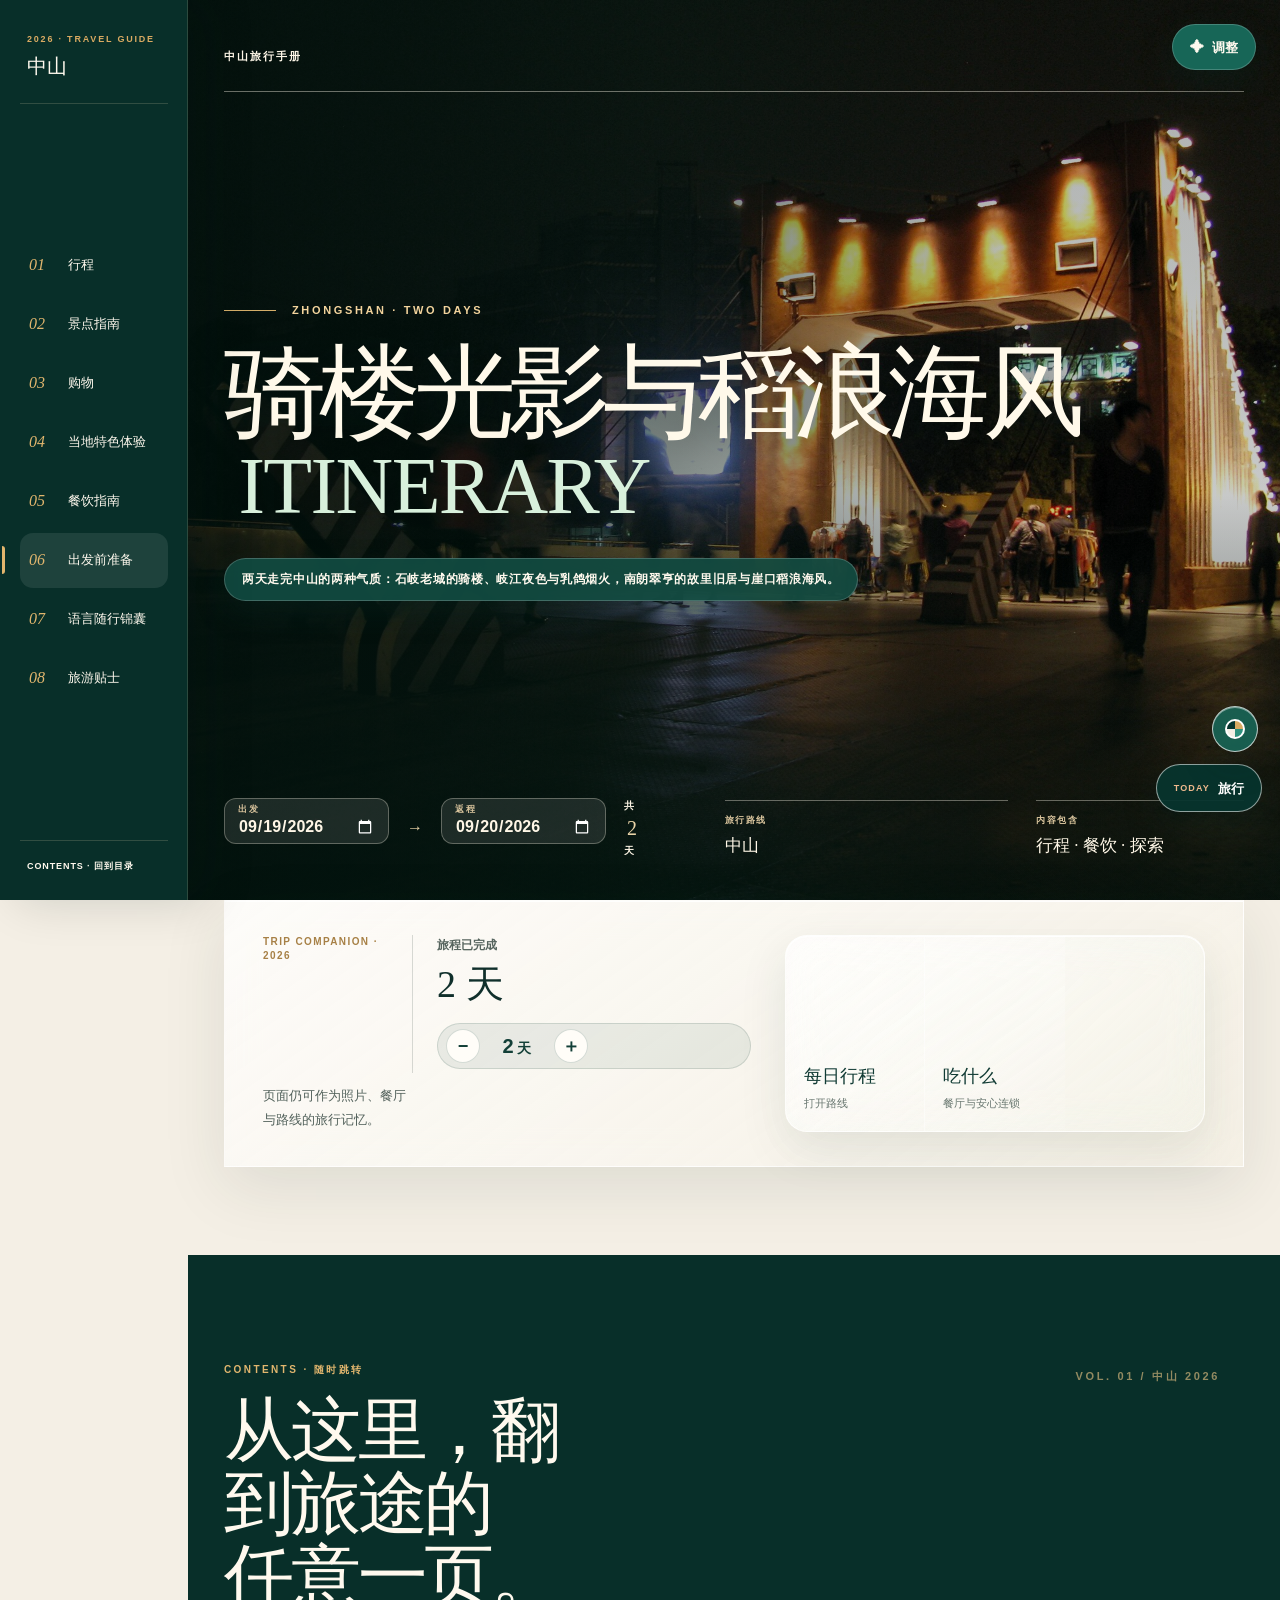
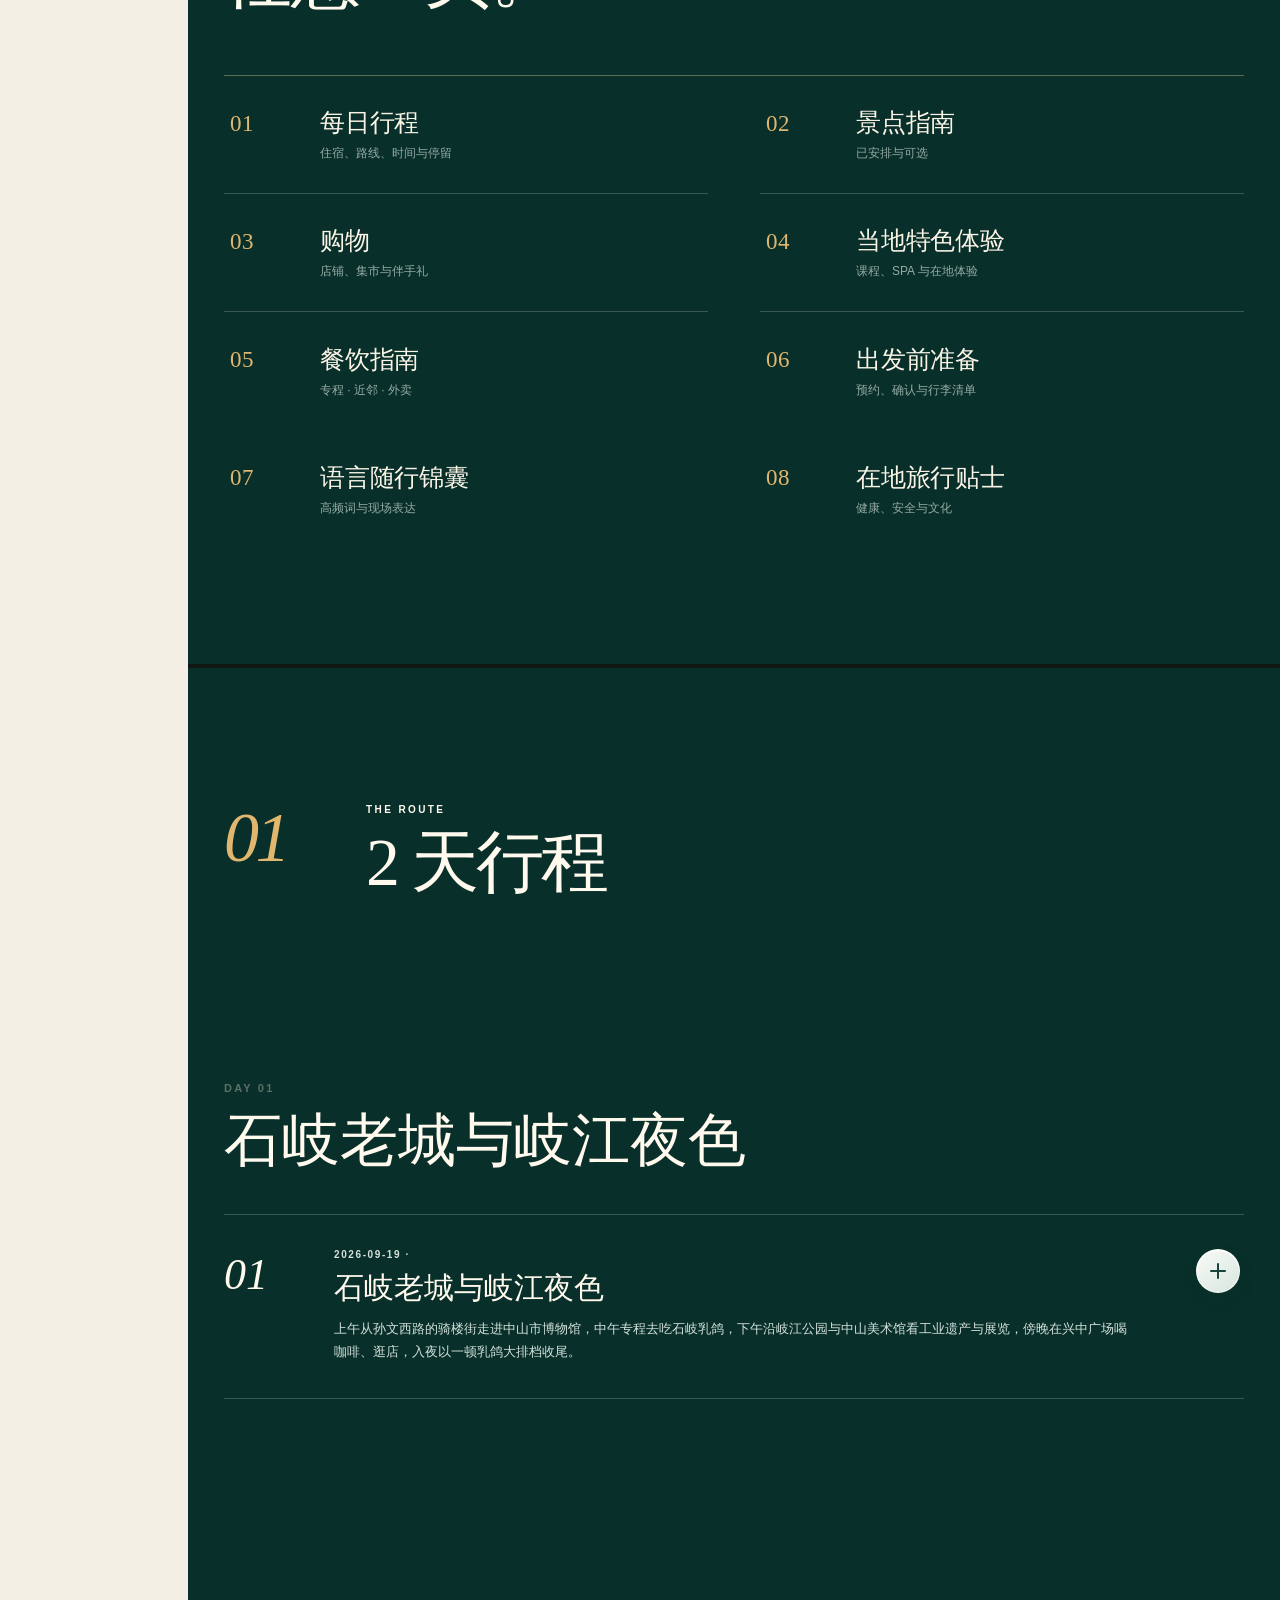
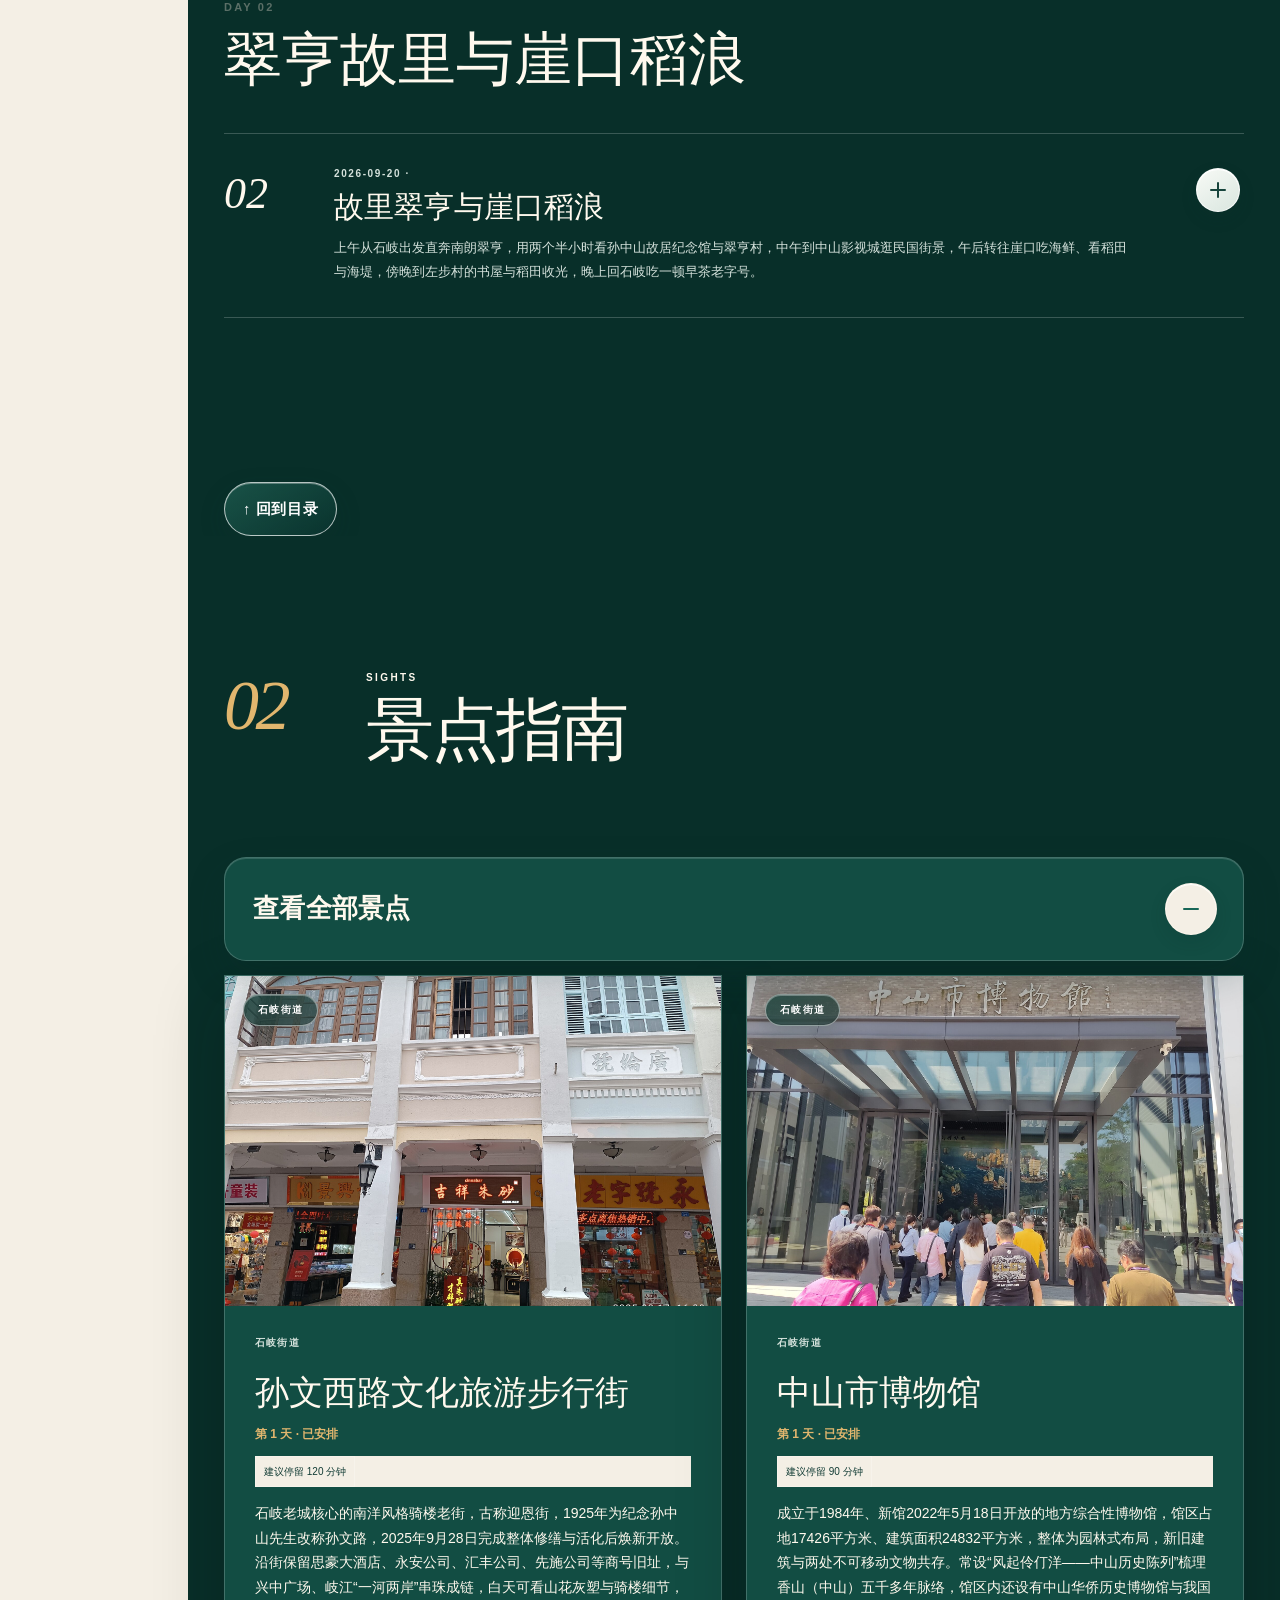
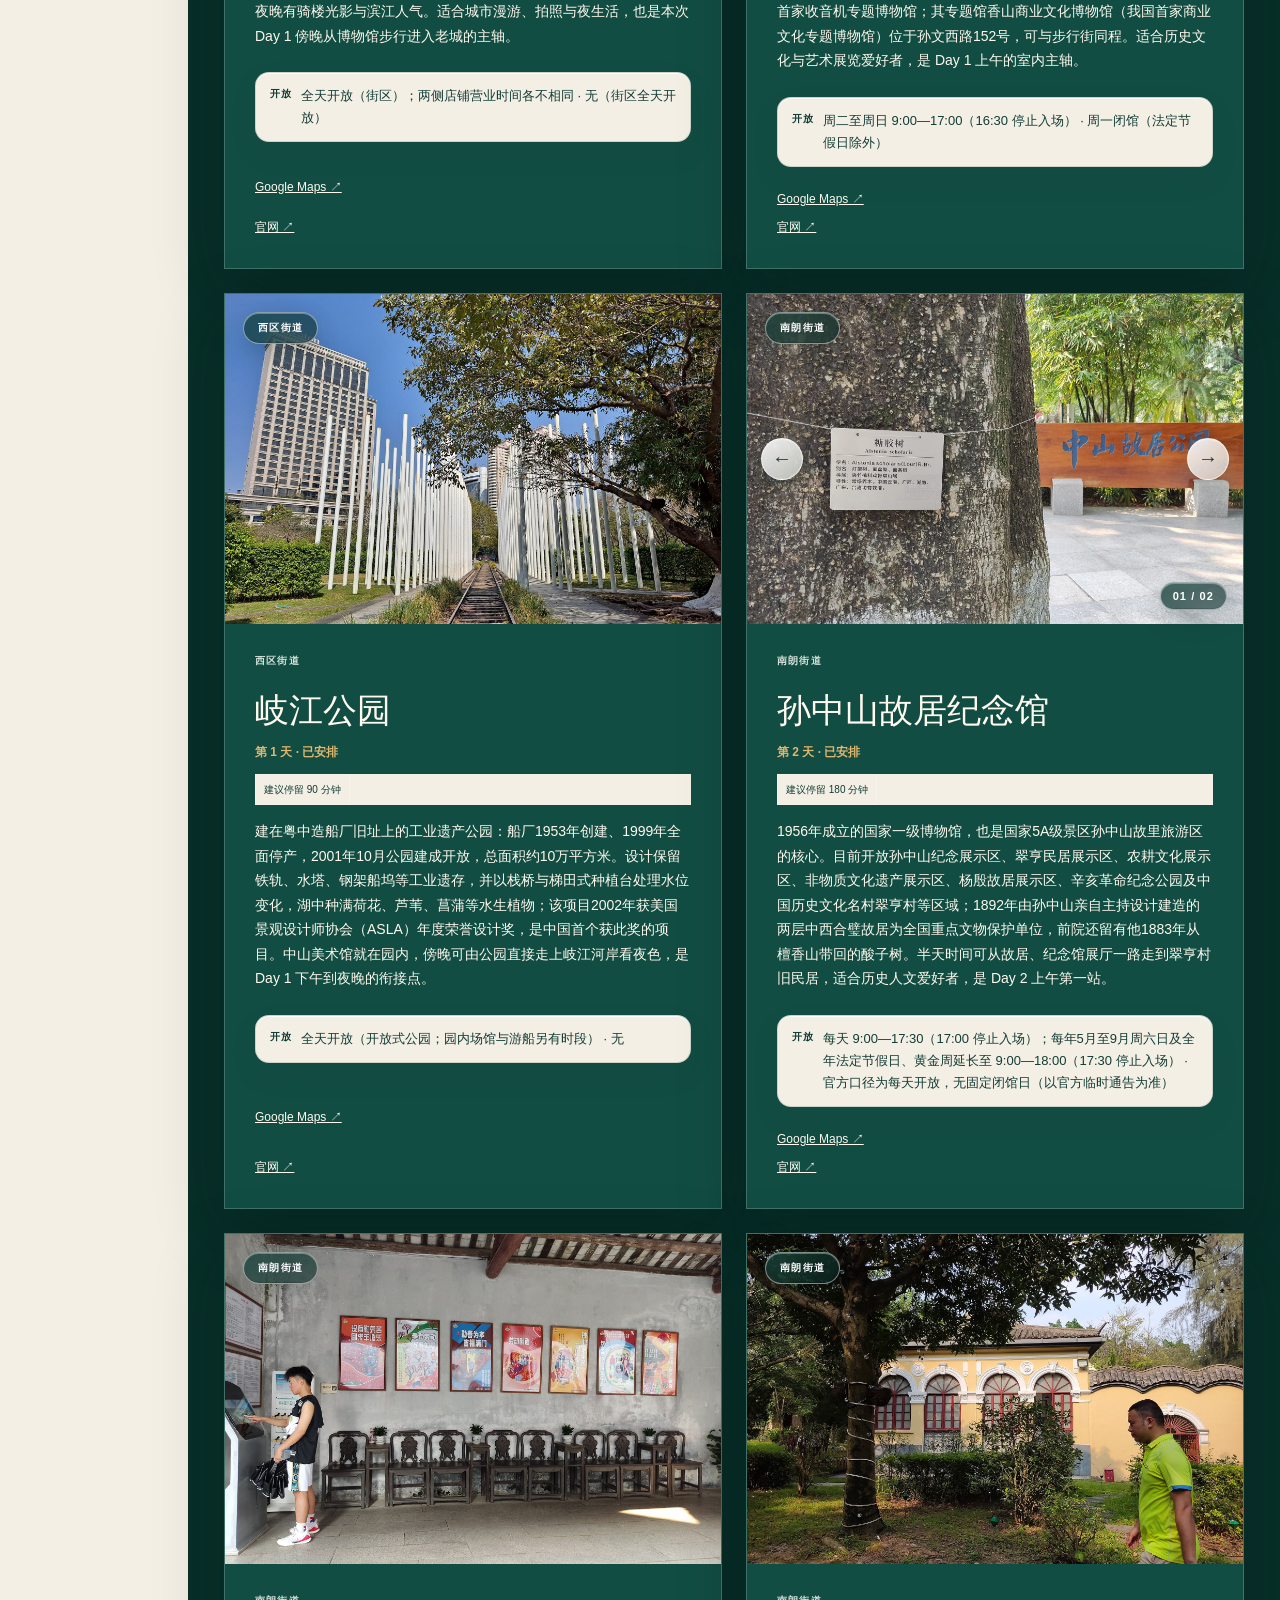
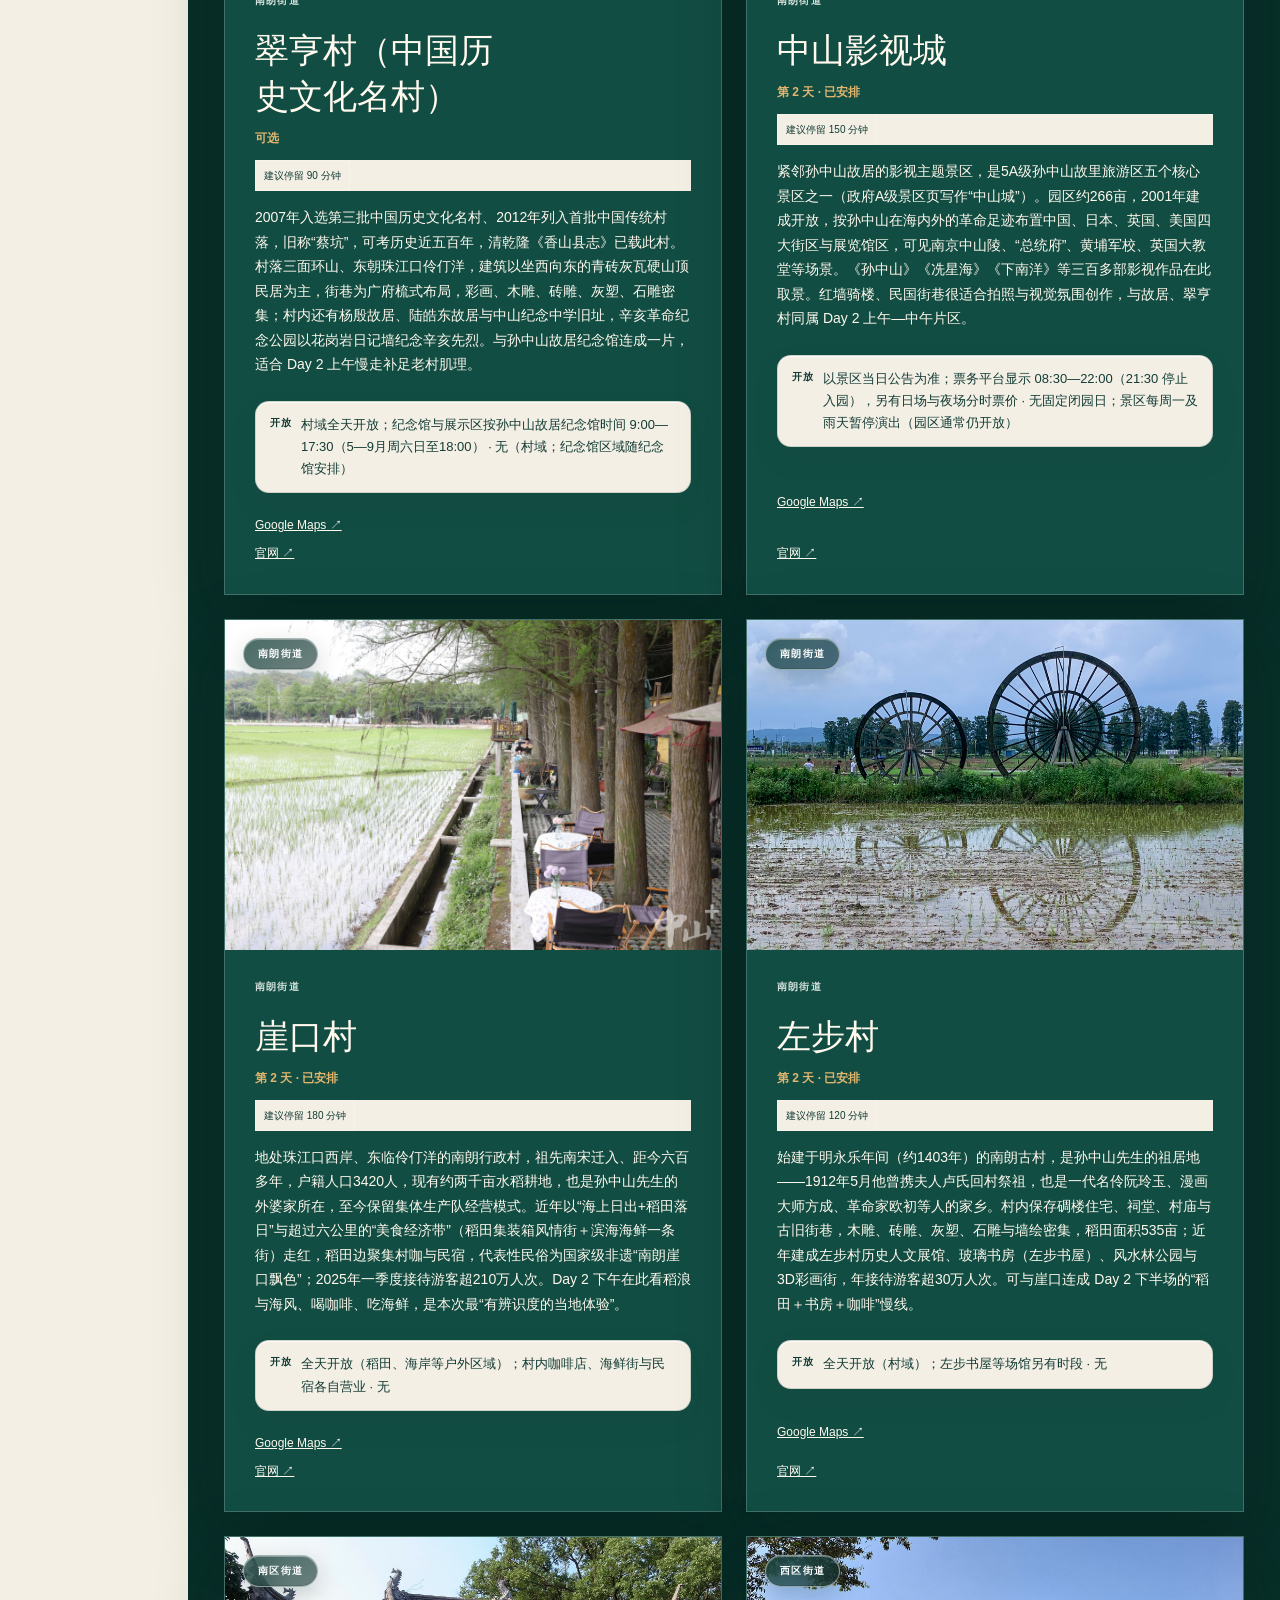
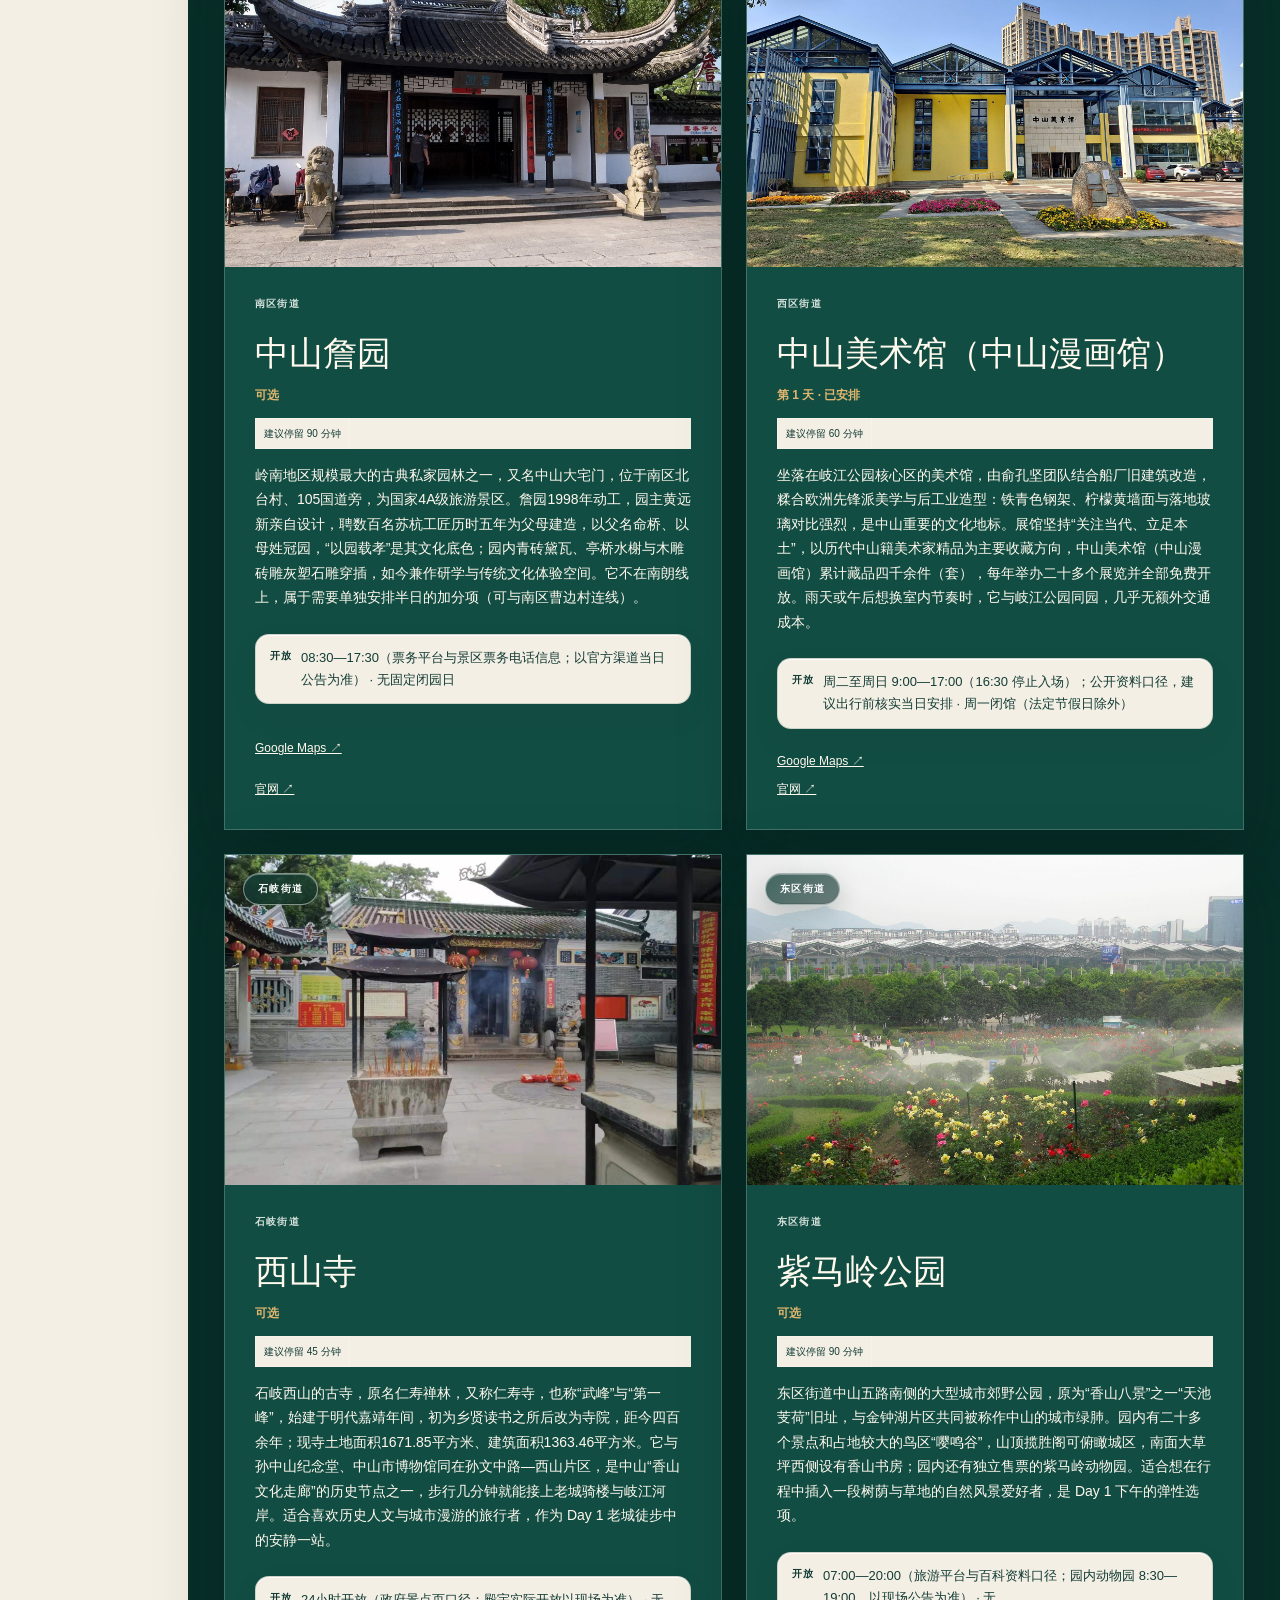
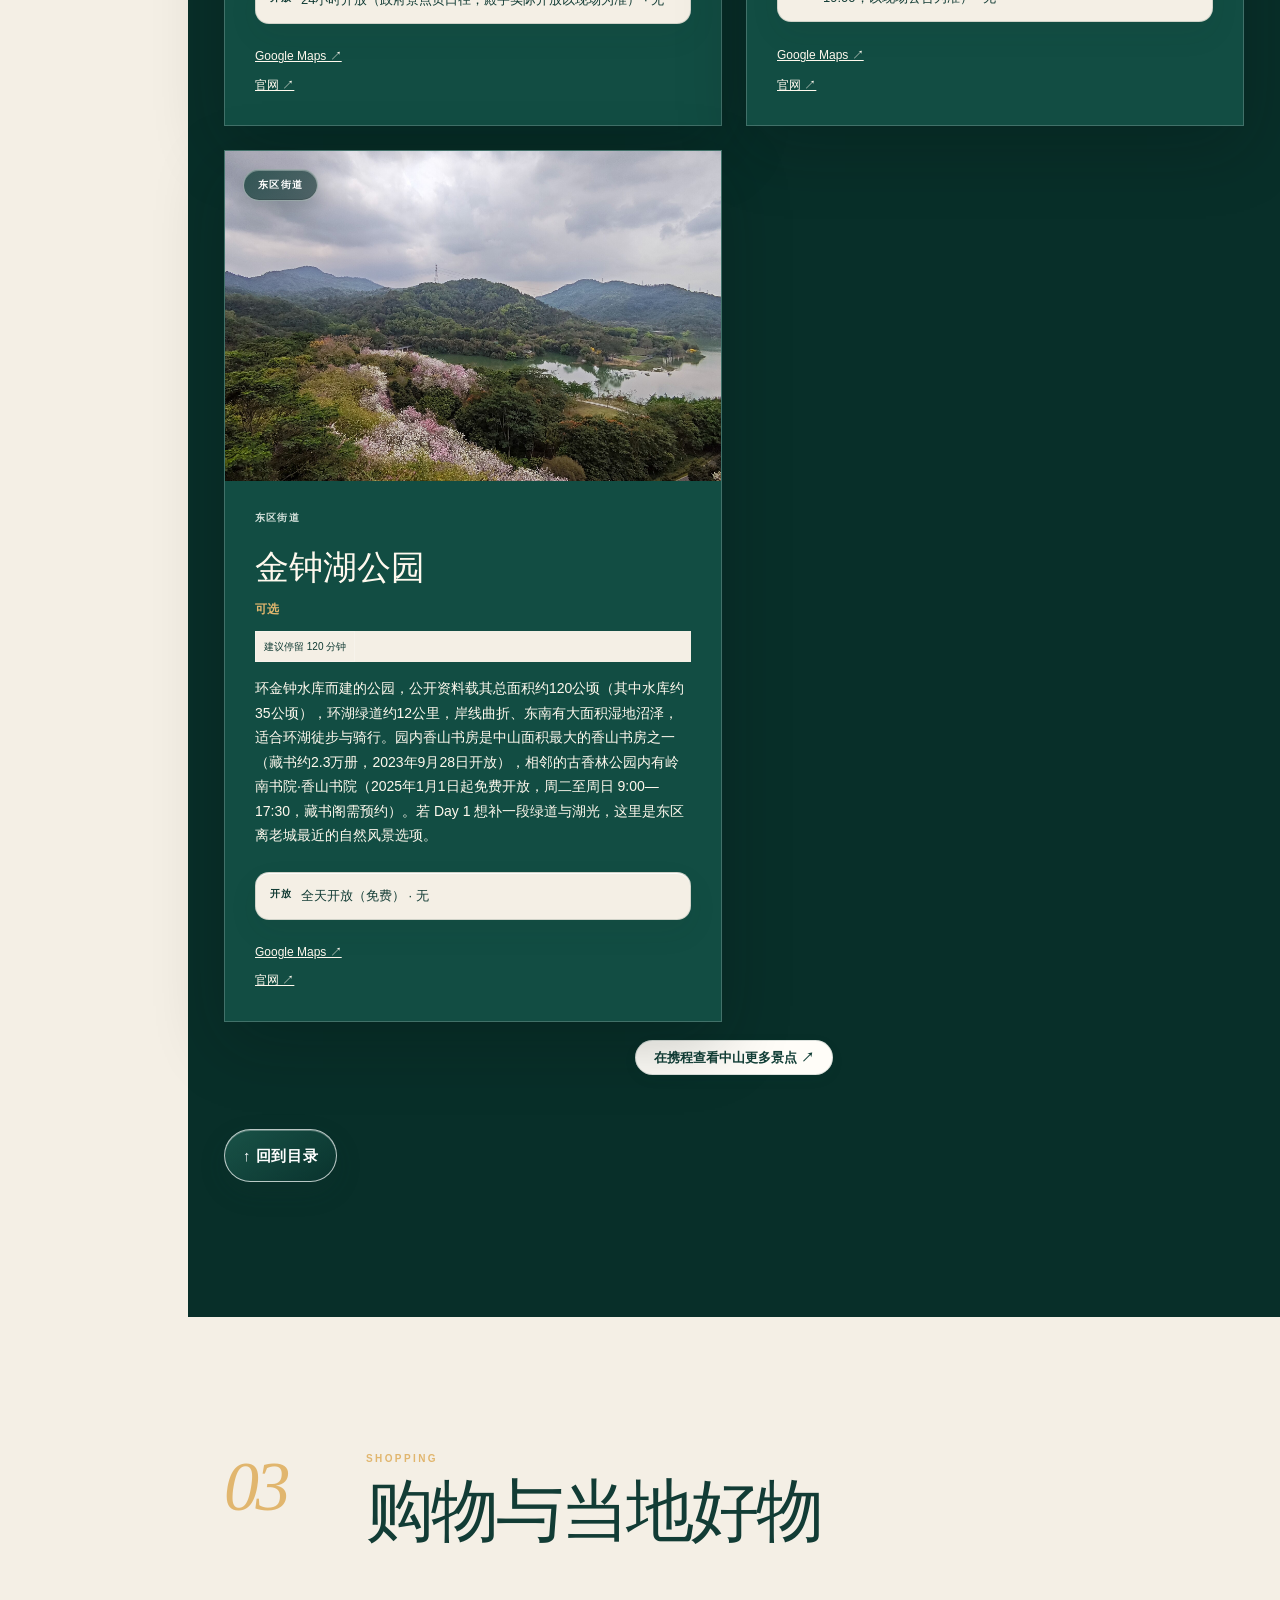
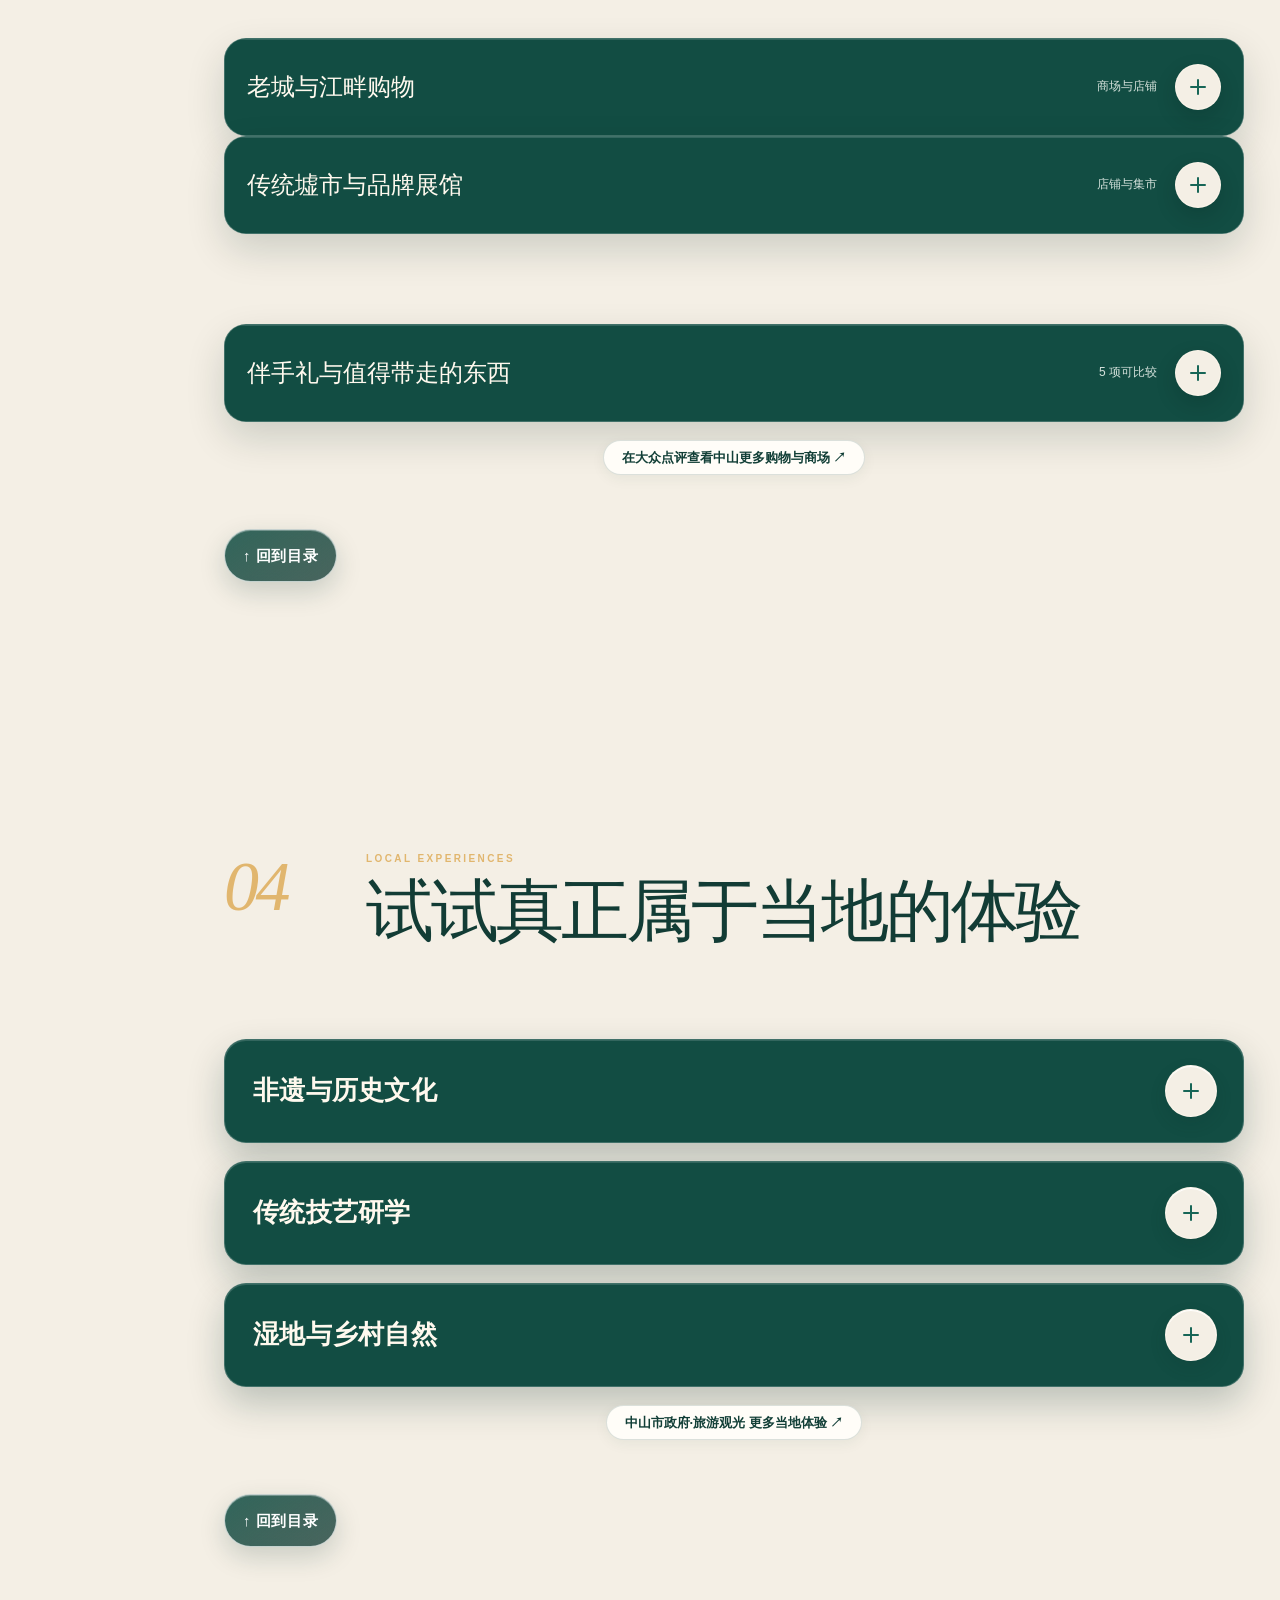
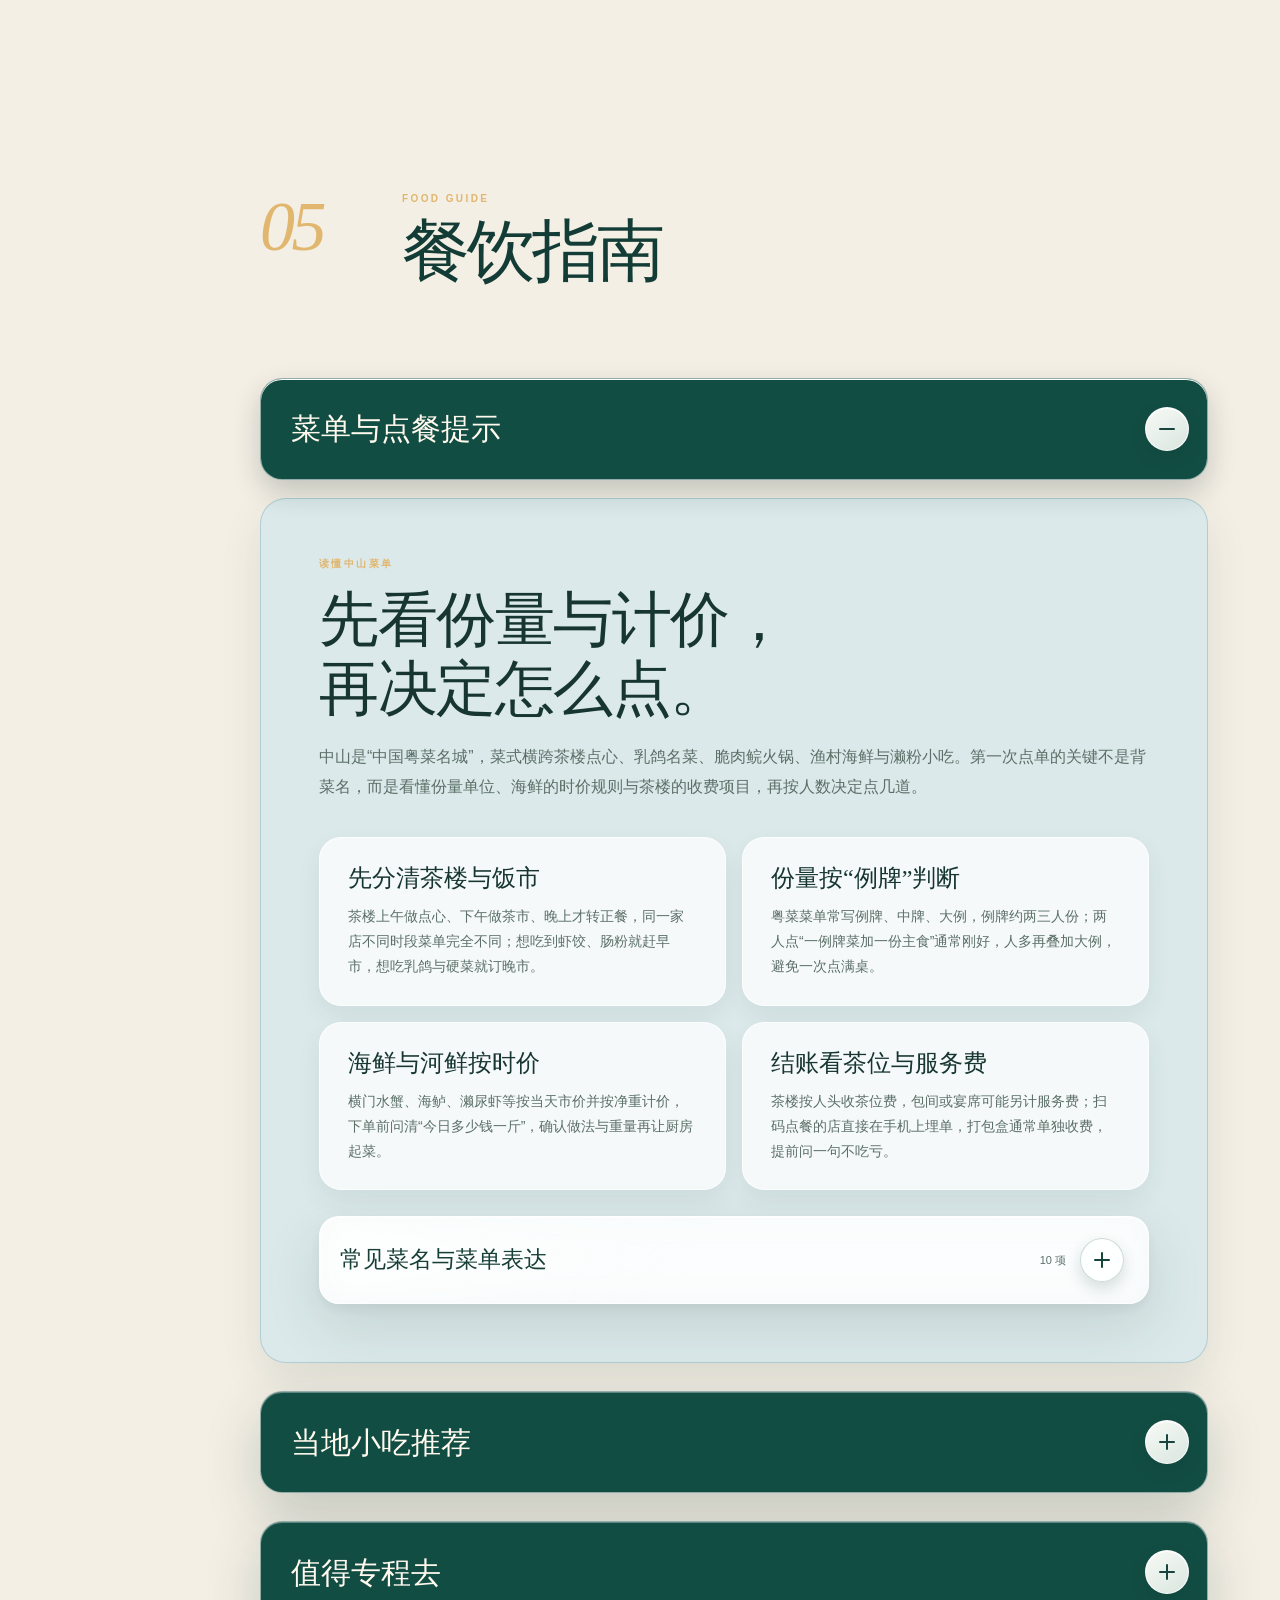
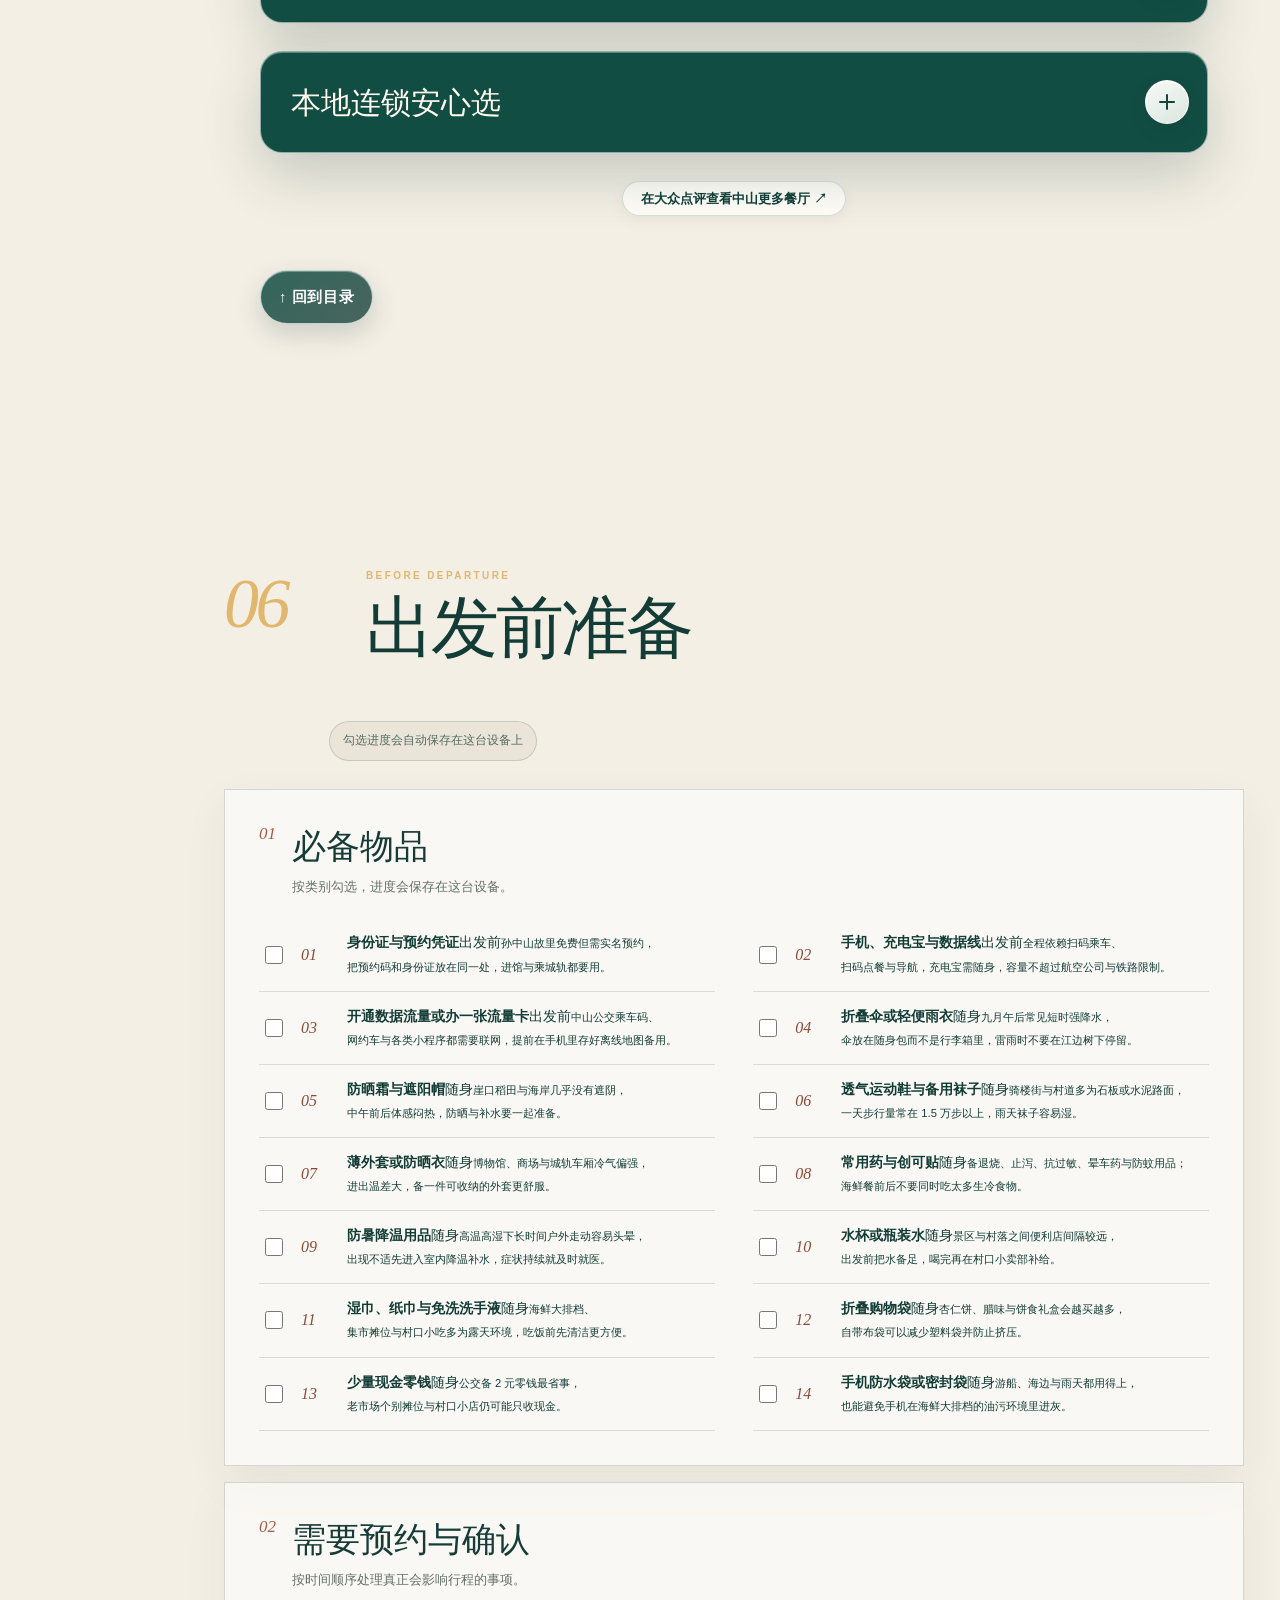
==== index.html @ 497b39a5 "更新中山旅行手册：时间起止设置+校验冲突、MINI ROUTE 同步、板块外链、封面内嵌日期选择、页脚署名等" ====
<!doctype html>
<!DOCTYPE html><html lang="zh-CN" data-page-node-id="us2MLF18GISn1oFKfTohzZ"><head data-page-node-id="sPMBqO0lOswKg53py0zS9o"><meta charSet="utf-8" data-page-node-id="8tvlE58ERCGySGtuBEVAf0"/><meta name="viewport" content="width=device-width, initial-scale=1" data-page-node-id="FtpcCZq36R6h90t6143EoT"/><title>中山旅行手册 · 2026</title><meta name="description" content="两天走完中山的两种气质：石岐老城的骑楼、岐江夜色与乳鸽烟火，南朗翠亨的故里旧居与崖口稻浪海风。" data-page-node-id="Tb5rRWyte5WA97y37idV4P"/><link rel="stylesheet" href="better-interface.css?v=20260822-3" data-page-node-id="WUamqJiYBwmEyESOaPbBOx"/><link rel="stylesheet" href="desktop-rail.css?v=20260815-2" data-page-node-id="BpRmg8Zk7TsdJbNU9z9nx4"/><style id="desktop-rail-critical">.desktop-chapter-rail{display:none}@media(min-width:1180px){body{--desktop-rail-width:176px}body>main{margin-left:176px;width:calc(100% - 176px)}.desktop-chapter-rail{position:fixed;inset:0 auto 0 0;z-index:120;width:176px;display:flex;flex-direction:column;padding:28px 18px 24px;color:#f5efe1;background:linear-gradient(180deg,#082e29,#0a3a33 55%,#062722);box-shadow:inset -1px 0 rgba(231,214,176,.16),18px 0 46px rgba(0,24,20,.16)}.desktop-chapter-rail__brand{display:block;padding:3px 7px 24px;border-bottom:1px solid rgba(231,214,176,.18)}.desktop-chapter-rail__brand small{display:block;color:#d9aa62;font:700 9px/1.4 Arial,sans-serif;letter-spacing:.2em}.desktop-chapter-rail__brand strong{display:block;margin-top:8px;font:500 19px/1.25 Georgia,serif}.desktop-chapter-rail nav{display:grid;gap:4px;margin:auto 0;padding:20px 0}.desktop-chapter-rail nav a{display:grid;grid-template-columns:28px 1fr;align-items:center;gap:9px;min-height:53px;padding:7px 8px;border-radius:13px;color:rgba(241,239,227,.72)}.desktop-chapter-rail nav a b{color:#d9aa62;font:italic 500 15px/1 Georgia,serif}.desktop-chapter-rail nav a span{font:500 12px/1.3 "Microsoft YaHei",sans-serif;white-space:nowrap}.desktop-chapter-rail nav a.is-active{color:#fff;background:rgba(255,255,255,.09)}.desktop-chapter-rail__foot{padding:18px 7px 2px;border-top:1px solid rgba(231,214,176,.18);color:#eee2c8;font:600 9px/1.6 Arial,sans-serif;letter-spacing:.1em}}</style>
<style>/*! tailwindcss v4.2.1 | MIT License | https://tailwindcss.com */
@layer theme{:root,:host{--font-sans:ui-sans-serif, system-ui, sans-serif, "Apple Color Emoji", "Segoe UI Emoji", "Segoe UI Symbol", "Noto Color Emoji";--font-mono:ui-monospace, SFMono-Regular, Menlo, Monaco, Consolas, "Liberation Mono", "Courier New", monospace;--spacing:.25rem;--default-font-family:var(--font-sans);--default-mono-font-family:var(--font-mono)}}@layer base{*,:after,:before,::backdrop{box-sizing:border-box;border:0 solid;margin:0;padding:0}::file-selector-button{box-sizing:border-box;border:0 solid;margin:0;padding:0}html,:host{-webkit-text-size-adjust:100%;tab-size:4;line-height:1.5;font-family:var(--default-font-family,ui-sans-serif, system-ui, sans-serif, "Apple Color Emoji", "Segoe UI Emoji", "Segoe UI Symbol", "Noto Color Emoji");font-feature-settings:var(--default-font-feature-settings,normal);font-variation-settings:var(--default-font-variation-settings,normal);-webkit-tap-highlight-color:transparent}hr{height:0;color:inherit;border-top-width:1px}abbr:where([title]){-webkit-text-decoration:underline dotted;text-decoration:underline dotted}h1,h2,h3,h4,h5,h6{font-size:inherit;font-weight:inherit}a{color:inherit;-webkit-text-decoration:inherit;-webkit-text-decoration:inherit;-webkit-text-decoration:inherit;-webkit-text-decoration:inherit;text-decoration:inherit}b,strong{font-weight:bolder}code,kbd,samp,pre{font-family:var(--default-mono-font-family,ui-monospace, SFMono-Regular, Menlo, Monaco, Consolas, "Liberation Mono", "Courier New", monospace);font-feature-settings:var(--default-mono-font-feature-settings,normal);font-variation-settings:var(--default-mono-font-variation-settings,normal);font-size:1em}small{font-size:80%}sub,sup{vertical-align:baseline;font-size:75%;line-height:0;position:relative}sub{bottom:-.25em}sup{top:-.5em}table{text-indent:0;border-color:inherit;border-collapse:collapse}:-moz-focusring{outline:auto}progress{vertical-align:baseline}summary{display:list-item}ol,ul,menu{list-style:none}img,svg,video,canvas,audio,iframe,embed,object{vertical-align:middle;display:block}img,video{max-width:100%;height:auto}button,input,select,optgroup,textarea{font:inherit;font-feature-settings:inherit;font-variation-settings:inherit;letter-spacing:inherit;color:inherit;opacity:1;background-color:#0000;border-radius:0}::file-selector-button{font:inherit;font-feature-settings:inherit;font-variation-settings:inherit;letter-spacing:inherit;color:inherit;opacity:1;background-color:#0000;border-radius:0}:where(select:is([multiple],[size])) optgroup{font-weight:bolder}:where(select:is([multiple],[size])) optgroup option{padding-inline-start:20px}::file-selector-button{margin-inline-end:4px}::placeholder{opacity:1}@supports (not ((-webkit-appearance:-apple-pay-button))) or (contain-intrinsic-size:1px){::placeholder{color:currentColor}@supports (color:color-mix(in lab, red, red)){::placeholder{color:color-mix(in oklab, currentcolor 50%, transparent)}}}textarea{resize:vertical}::-webkit-search-decoration{-webkit-appearance:none}::-webkit-date-and-time-value{min-height:1lh;text-align:inherit}::-webkit-datetime-edit{display:inline-flex}::-webkit-datetime-edit-fields-wrapper{padding:0}::-webkit-datetime-edit{padding-block:0}::-webkit-datetime-edit-year-field{padding-block:0}::-webkit-datetime-edit-month-field{padding-block:0}::-webkit-datetime-edit-day-field{padding-block:0}::-webkit-datetime-edit-hour-field{padding-block:0}::-webkit-datetime-edit-minute-field{padding-block:0}::-webkit-datetime-edit-second-field{padding-block:0}::-webkit-datetime-edit-millisecond-field{padding-block:0}::-webkit-datetime-edit-meridiem-field{padding-block:0}::-webkit-calendar-picker-indicator{line-height:1}:-moz-ui-invalid{box-shadow:none}button,input:where([type=button],[type=reset],[type=submit]){appearance:button}::file-selector-button{appearance:button}::-webkit-inner-spin-button{height:auto}::-webkit-outer-spin-button{height:auto}[hidden]:where(:not([hidden=until-found])){display:none!important}}@layer components;@layer utilities{.relative{position:relative}.start{inset-inline-start:var(--spacing)}.end{inset-inline-end:var(--spacing)}.container{width:100%}@media (width>=40rem){.container{max-width:40rem}}@media (width>=48rem){.container{max-width:48rem}}@media (width>=64rem){.container{max-width:64rem}}@media (width>=80rem){.container{max-width:80rem}}@media (width>=96rem){.container{max-width:96rem}}.contents{display:contents}.table{display:table}}:root{--jungle:#173f36;--deep:#0c2e2c;--sea:#197e8f;--lagoon:#a8d8d3;--sand:#e8d8b6;--limestone:#f6f0e4;--terracotta:#bd6246;--ink:#21332e;--muted:#697b74;--white:#fffdf8}*{box-sizing:border-box}html{scroll-behavior:smooth}body{background:var(--white);color:var(--ink);margin:0;font-family:Microsoft YaHei,PingFang SC,Noto Sans CJK SC,Arial,sans-serif;line-height:1.75}a{color:inherit;text-decoration:none}.shell{width:min(1160px,100% - 48px);margin:auto}.eyebrow{letter-spacing:.2em;text-transform:uppercase;margin:0 0 10px;font:700 11px/1.3 Arial,sans-serif}.section-no{color:var(--terracotta);opacity:.78;font:500 62px/1 Georgia,serif}h1,h2,h3,p{margin-top:0}h2{letter-spacing:-.03em;margin:0 0 18px;font:500 clamp(34px,5vw,64px)/1.12 Georgia,Songti SC,serif}h3{line-height:1.35}.hero{color:#f8f1df;background:radial-gradient(circle at 78% 42%,#2a7269 0 12%,#0000 36%),linear-gradient(125deg,#0b2927 0%,#174a3e 48%,#1b6971 100%);min-height:760px;position:relative;overflow:hidden}.hero:before{content:"";background:linear-gradient(115deg,#0000 48%,#ffffff0f 48.3% 48.8%,#0000 49.1%),repeating-linear-gradient(100deg,#0000 0 70px,#ffffff05 71px 72px);position:absolute;inset:0}.nav{z-index:2;border-bottom:1px solid #ffffff2e;justify-content:space-between;align-items:center;height:92px;display:flex;position:relative}.brand{letter-spacing:.22em;font:700 12px Arial}.navlinks{gap:28px;font-size:13px;display:flex}.hero-inner{z-index:2;padding:118px 0 100px;position:relative}.hero h1{letter-spacing:-.055em;max-width:820px;margin:0 0 34px;font:500 clamp(52px,8vw,102px)/1.02 Georgia,Songti SC,serif}.lede{color:#dce9df;max-width:650px;font-size:17px;line-height:1.9}.hero-notes{flex-wrap:wrap;gap:12px;margin-top:44px;display:flex}.hero-notes span{border:1px solid #ffffff59;border-radius:99px;padding:8px 15px;font-size:12px}.sun-disc{background:var(--terracotta);border-radius:50%;width:330px;height:330px;position:absolute;bottom:-120px;right:-80px;box-shadow:0 0 100px #e28b5c38}.flight-band{background:var(--limestone);padding:90px 0}.flight-grid{grid-template-columns:1fr 1.25fr;align-items:start;gap:22px 70px;display:grid}.flight-card{background:var(--white);border-left:5px solid var(--sea);grid-template-columns:100px 1fr 32px 1fr;align-items:center;gap:15px;padding:24px;display:grid;box-shadow:0 12px 35px #19372f14}.flight-card b{color:var(--terracotta);font:700 20px Arial}.flight-card small,.flight-card span{color:var(--muted);font-size:11px;display:block}.flight-card strong{font:500 25px Georgia,serif}.flight-card i{color:var(--sea);font-style:normal}.fineprint{color:var(--muted);grid-column:2;margin:4px 0 0;font-size:12px}.section{padding:110px 0}.section-heading{grid-template-columns:105px 1fr;align-items:start;margin-bottom:60px;display:grid}.section-heading>div>p:last-child{color:var(--muted);max-width:680px}.days{border-top:1px solid #cbd6d0}.day{border-bottom:1px solid #d8dfda;grid-template-columns:90px 1fr;gap:35px;padding:34px 20px 34px 0;display:grid;position:relative}.day:after{content:"";background:var(--jungle);transform-origin:top;width:7px;height:100%;transition:all .35s;position:absolute;top:0;right:0;transform:scaleY(0)}.day:hover:after{transform:scaleY(1)}.day-index{color:#a8b7af;font:italic 34px Georgia}.day h3{margin:0 0 9px;font:500 25px Georgia,Songti SC,serif}.day p:last-child{color:#55665f;max-width:800px;margin:0}.day.coast .eyebrow{color:var(--sea)}.day.ubud .eyebrow{color:var(--jungle)}.day.penida .eyebrow{color:var(--terracotta)}.penida-section{background:var(--deep);color:#edf5ef;padding:110px 0}.section-heading.light .section-no{color:#eb9776}.section-heading.light p:last-child{color:#a9c3bb}.penida-timeline{border-left:1px solid #5d7f78;max-width:850px;margin-left:105px}.penida-stop{grid-template-columns:120px 1fr;gap:30px;padding:0 0 30px 38px;display:grid;position:relative}.penida-stop:before{content:"";background:var(--terracotta);border-radius:50%;width:13px;height:13px;position:absolute;top:8px;left:-7px;box-shadow:0 0 0 7px #bd624626}.penida-stop time{color:#f0c592;font:500 27px Georgia}.penida-stop h3{margin:0 0 4px;font:500 21px Georgia,Songti SC,serif}.penida-stop p{color:#a9c3bb;margin:0}.penida-note{color:#dce9df;border-left:4px solid var(--terracotta);background:#16463f;max-width:850px;margin:22px 0 0 105px;padding:20px 24px}.restaurant-grid{grid-template-columns:repeat(2,1fr);gap:28px;display:grid}.restaurant{background:var(--limestone);overflow:hidden}.photo{height:310px;position:relative;overflow:hidden}.photo img{object-fit:cover;width:100%;height:100%;transition:transform .7s}.restaurant:hover .photo img{transform:scale(1.035)}.photo span{color:#fff;letter-spacing:.15em;text-transform:uppercase;background:#0c2e2ce0;padding:7px 12px;font:700 10px Arial;position:absolute;top:18px;left:18px}.restaurant-top{justify-content:space-between;align-items:start;gap:15px;display:flex}.restaurant-top h3{margin:0;font:500 28px Georgia,serif}.restaurant-top b{color:var(--terracotta);white-space:nowrap;font-size:13px}.cuisine{color:var(--sea);font-size:13px;font-weight:700}.restaurant-foot{border-top:1px solid #d4c7ab;justify-content:space-between;gap:15px;margin-top:18px;padding-top:16px;font-size:12px;display:flex}.restaurant-foot a{color:var(--muted);text-decoration:underline}.words-section{background:var(--limestone);padding:110px 0}.vocab-grid{grid-template-columns:repeat(5,1fr);gap:16px;display:grid}.vocab{background:var(--white);padding:22px}.vocab h3{color:var(--terracotta);border-bottom:1px solid #dccdaa;padding-bottom:10px;font:500 20px Georgia,Songti SC,serif}.vocab div{border-bottom:1px dotted #d8d2c5;justify-content:space-between;gap:8px;padding:8px 0;font-size:12px;display:flex}.vocab b{color:var(--jungle);font-family:Arial}.vocab span{color:var(--muted)}.quick-phrases{flex-wrap:wrap;gap:10px;margin-top:28px;display:flex}.quick-phrases span{background:var(--jungle);color:#fff;border-radius:99px;padding:10px 15px;font:700 12px Arial}.quick-phrases em{color:#cfe0d8;margin-left:6px;font:12px Microsoft YaHei}footer{color:#e5eee7;background:#071f1e;padding:90px 0}footer .shell{justify-content:space-between;align-items:end;display:flex}footer p{margin:0;font:500 32px/1.5 Georgia,Songti SC,serif}footer a{color:#a8c0b8;font-size:12px}@media (width<=850px){.shell{width:min(100% - 32px,680px)}.hero{min-height:690px}.navlinks{gap:16px}.hero-inner{padding-top:90px}.hero h1{font-size:55px}.flight-grid{grid-template-columns:1fr}.flight-grid>div:first-child{grid-row:auto}.fineprint{grid-column:1}.section{padding:78px 0}.section-heading{grid-template-columns:68px 1fr}.section-no{font-size:45px}.restaurant-grid{grid-template-columns:1fr}.photo{height:300px}.vocab-grid{grid-template-columns:repeat(2,1fr)}.penida-timeline,.penida-note{margin-left:0}.flight-grid h2{font-size:40px}}@media (width<=560px){.shell{width:calc(100% - 28px)}.nav{height:72px}.navlinks a:nth-child(2){display:none}.hero{min-height:650px}.hero h1{font-size:45px}.lede{font-size:15px}.hero-notes{margin-top:30px}.flight-band{padding:65px 0}.flight-card{grid-template-columns:70px 1fr 18px 1fr;gap:8px;padding:18px}.flight-card strong{font-size:20px}.flight-card b{font-size:16px}.section-heading{grid-template-columns:1fr;gap:14px}.section-no{font-size:38px}h2{font-size:39px}.day{grid-template-columns:48px 1fr;gap:12px;padding-right:0}.day h3{font-size:22px}.penida-section{padding:78px 0}.penida-stop{grid-template-columns:75px 1fr;gap:12px;padding-left:25px}.penida-stop time{font-size:21px}.photo{height:240px}.restaurant-body{padding:21px}.restaurant-top h3{font-size:24px}.restaurant-foot{flex-direction:column}.vocab-grid{grid-template-columns:1fr}.quick-phrases span{width:100%}footer .shell{display:block}footer p{margin-bottom:30px;font-size:26px}}.route-section{background:#f8f4e9;padding:110px 0 0}.journey-label{letter-spacing:.2em;font:700 11px Arial}.journey-block>h3{margin:8px 0 34px;font:500 42px Georgia,Songti SC,serif}.jungle-block{color:#edf5e9;background:linear-gradient(135deg,#143d33,#2c6657)}.sea-block{color:#effafb;background:linear-gradient(135deg,#116a7b,#69b8bd)}.journey-block .days{border-top:1px solid #ffffff4d}.journey-block .day{border-bottom:1px solid #ffffff47;padding:0;display:block}.journey-block .day:after{display:none}.day summary{cursor:pointer;grid-template-columns:78px 1fr 34px;align-items:start;gap:24px;padding:30px 0;list-style:none;display:grid}.day summary::-webkit-details-marker{display:none}.day summary .day-index{color:#ffffffa6;font:italic 36px Georgia}.day summary small{letter-spacing:.16em;opacity:.72;margin-bottom:8px;font:700 10px Arial;display:block}.day summary b{margin-bottom:8px;font:500 25px Georgia,Songti SC,serif;display:block}.day summary em{opacity:.82;max-width:800px;font-size:13px;font-style:normal;display:block}.day summary i{font:300 28px Arial;transition:all .25s}.day[open] summary i{transform:rotate(45deg)}.day-detail{background:#ffffff1f;border-left:3px solid #f0aa83;grid-template-columns:70px 1fr;gap:8px 18px;margin:0 0 32px 102px;padding:25px 30px;display:grid}.day-detail strong{color:#ffe0b5;font-size:12px}.day-detail p,.day-detail p:last-child{color:inherit;opacity:.94;margin:0 0 10px;font-size:14px}.photo-strip{scroll-snap-type:x mandatory;scrollbar-width:none;height:310px;display:flex;overflow-x:auto}.photo-strip::-webkit-scrollbar{display:none}.photo-strip figure{scroll-snap-align:start;flex:0 0 100%;height:100%;margin:0;position:relative}.photo-strip img{object-fit:cover;width:100%;height:100%}.photo-strip span{color:#fff;letter-spacing:.15em;background:#0c2e2ce0;padding:7px 12px;font:700 10px Arial;position:absolute;top:18px;left:18px}.swipe-hint{color:#d7e9e2;letter-spacing:.12em;background:#173f36;justify-content:space-between;padding:8px 18px;font-size:10px;display:flex}.distance{grid-template-columns:1fr 1fr;gap:10px;margin:18px 0;display:grid}.distance span{color:var(--muted);background:#fffaf0;padding:12px;font-size:11px}.distance b{color:var(--jungle);margin-bottom:2px;display:block}.restaurant-actions{flex-wrap:wrap;gap:10px;display:flex}.restaurant-actions a{color:var(--muted);font-size:11px;text-decoration:underline}.restaurant-actions .map-link{background:var(--sea);color:#fff;border-radius:2px;padding:9px 12px;text-decoration:none}.restaurant-foot span{color:var(--muted);font-size:10px}@media (width<=850px){.journey-block{margin:0 -16px;padding:58px 28px 70px}.photo-strip{height:290px}}@media (width<=560px){body{font-size:14px}.route-section{padding-top:72px}.journey-block{margin:0 -14px;padding:48px 18px 58px}.journey-block>h3{font-size:33px}.day summary{grid-template-columns:52px 1fr 22px;gap:10px;padding:24px 0}.day summary .day-index{font-size:28px}.day summary b{font-size:21px}.day summary em{font-size:12px;line-height:1.65}.day-detail{grid-template-columns:48px 1fr;gap:6px 10px;margin:0 0 25px 62px;padding:18px 16px}.day-detail p{font-size:12px}.photo-strip{height:250px}.distance{grid-template-columns:1fr}.restaurant-actions{align-items:center}.restaurant-actions .map-link{text-align:center;flex:1;padding:11px}.restaurant-foot{flex-direction:row}.restaurant-grid{gap:18px}.restaurant{border-radius:4px}}.inline-penida{background:#072f3f52;margin:0 0 34px 102px;padding:30px}.inline-penida h4{margin:0 0 26px;font:500 28px Georgia,Songti SC,serif}.inline-penida .penida-timeline{border-left-color:#ffffff59;max-width:none;margin-left:0}.inline-penida .penida-stop h3{font-size:18px}.inline-penida .penida-stop p{color:#ffffffbf}.inline-penida .penida-note{background:#0a3c468c;margin:5px 0 0}@media (width<=560px){.inline-penida{margin:0 0 25px 62px;padding:20px 15px}.inline-penida h4{font-size:23px}.inline-penida .penida-stop{grid-template-columns:62px 1fr;padding-left:20px}.inline-penida .penida-stop time{font-size:18px}}.flight-grid>div:first-child{grid-row:span 3}.return-flight{border-left-color:var(--terracotta)}.return-flight b{color:var(--sea)}.gallery-wrap{position:relative}.gallery-arrow{width:42px;height:42px;color:var(--jungle);cursor:pointer;z-index:3;background:#fffdf8eb;border:0;border-radius:50%;font-size:20px;transition:all .2s;position:absolute;top:50%;transform:translateY(-50%);box-shadow:0 4px 18px #0003}.gallery-arrow:hover{background:#fff;transform:translateY(-50%)scale(1.06)}.gallery-arrow.prev{left:14px}.gallery-arrow.next{right:14px}.gallery-count{color:#fff;letter-spacing:.1em;z-index:2;background:#0c2e2cdb;padding:6px 10px;font:700 10px Arial;position:absolute;bottom:14px;right:16px}.phrase-title{margin:58px 0 22px}.phrase-title h3{margin:0;font:500 32px Georgia,Songti SC,serif}.phrase-grid{background:#d8cdb8;border:1px solid #d8cdb8;grid-template-columns:repeat(2,1fr);gap:1px;display:grid}.phrase-grid>div{background:var(--white);grid-template-columns:42px 1fr;gap:12px;padding:18px;display:grid}.phrase-grid>div>span{color:var(--terracotta);font:italic 18px Georgia}.phrase-grid p{margin:0}.phrase-grid b,.phrase-grid em{display:block}.phrase-grid b{color:var(--jungle);font:600 13px/1.5 Arial}.phrase-grid em{color:var(--muted);margin-top:4px;font-size:12px;font-style:normal}@media (width<=850px){.flight-grid>div:first-child{grid-row:auto}.phrase-grid{grid-template-columns:1fr}}@media (width<=560px){.gallery-arrow{width:38px;height:38px}.gallery-arrow.prev{left:9px}.gallery-arrow.next{right:9px}.phrase-grid>div{grid-template-columns:34px 1fr;padding:15px 12px}.phrase-title{margin-top:42px}.vocab-grid{gap:10px}}.stay-section{background:#eee5d2;padding:110px 0}.stay-section .section-no{letter-spacing:.16em;margin-top:16px;font:700 14px Arial}.hotel-card{background:var(--white);grid-template-columns:1.1fr .9fr;grid-template-areas:"visual copy""map map";margin-bottom:42px;display:grid;overflow:hidden;box-shadow:0 18px 55px #1f362f1a}.hotel-card.coast-hotel{grid-template-columns:.9fr 1.1fr;grid-template-areas:"copy visual""map map"}.hotel-visual{grid-area:visual;min-width:0}.hotel-copy{grid-area:copy;padding:48px}.hotel-copy h3{margin:0 0 5px;font:500 38px/1.15 Georgia,Songti SC,serif}.hotel-fullname{color:var(--sea);font-size:13px;font-weight:700}.hotel-copy dl{border-top:1px solid #d9d0bd;margin:24px 0}.hotel-copy dl div{border-bottom:1px solid #e2d9c7;grid-template-columns:62px 1fr;gap:12px;padding:10px 0;font-size:12px;display:grid}.hotel-copy dt{color:var(--terracotta);font-weight:700}.hotel-copy dd{color:var(--muted);margin:0}.hotel-links{gap:10px;margin:20px 0 10px;display:flex}.hotel-links a{background:var(--jungle);color:#fff;padding:10px 14px;font-size:11px}.coast-hotel .hotel-links a{background:var(--sea)}.hotel-copy small{color:var(--muted)}.hotel-map{filter:saturate(.78)contrast(.92);border:0;grid-area:map;width:100%;height:260px}@media (width<=850px){.hotel-card,.hotel-card.coast-hotel{grid-template-columns:1fr;grid-template-areas:"visual""copy""map"}.hotel-visual .photo-strip{min-height:360px}.hotel-copy{padding:34px}.hotel-map{height:230px}}@media (width<=560px){.stay-section{padding:72px 0}.hotel-visual .photo-strip{height:270px;min-height:270px}.hotel-copy{padding:26px 20px}.hotel-copy h3{font-size:30px}.hotel-links a{text-align:center;flex:1}.hotel-map{height:210px}.navlinks{gap:12px}.navlinks a:nth-child(2){display:none}}.nearby-heading{margin:80px 0 28px}.nearby-heading h3{margin:0 0 10px;font:500 38px Georgia,Songti SC,serif}.nearby-heading>p:last-child{color:var(--muted);max-width:720px}.nearby-grid{grid-template-columns:repeat(2,1fr);gap:14px;display:grid}.nearby-card{background:#fffdf8;border:1px solid #ded4c1;padding:22px}.nearby-card>div:first-child{justify-content:space-between;display:flex}.nearby-card>div:first-child span{color:var(--sea);letter-spacing:.08em;font-size:10px;font-weight:700}.nearby-card>div:first-child b{color:var(--terracotta);font-size:11px}.nearby-card h4{margin:12px 0 2px;font:500 24px Georgia,serif}.nearby-card>strong{color:var(--jungle);font-size:12px}.nearby-card>p{color:var(--muted);margin:8px 0;font-size:12px}.nearby-card footer{color:inherit;background:0 0;border-top:1px solid #e3dac9;justify-content:space-between;align-items:center;margin-top:14px;padding:14px 0 0;display:flex}.nearby-card footer em{font-size:11px;font-style:normal}.nearby-card footer a{background:var(--sea);color:#fff;padding:8px 11px;font-size:10px}@media (width<=560px){.nearby-heading{margin-top:55px}.nearby-heading h3{font-size:31px}.nearby-grid{grid-template-columns:1fr}.nearby-card{padding:18px}}.hotel-map{display:none}.distance.single{grid-template-columns:1fr}.restaurant-top b small,.nearby-card>div:first-of-type b small{color:var(--muted);margin-top:2px;font-size:9px;font-weight:500;display:block}.nearby-card{overflow:hidden}.nearby-card>img{object-fit:cover;width:calc(100% + 44px);height:190px;margin:-22px -22px 18px}.nearby-card>div:first-of-type{justify-content:space-between;display:flex}.nearby-card>div:first-of-type span{color:var(--sea);letter-spacing:.08em;font-size:10px;font-weight:700}.nearby-card>div:first-of-type b{color:var(--terracotta);text-align:right;font-size:11px}@media (width<=560px){.nearby-card>img{width:calc(100% + 36px);height:175px;margin:-18px -18px 16px}}.tips-section{color:#edf5ef;background:#0c302e;padding:110px 0}.tips-section .section-heading p:last-child{color:#adc5bd}.tips-page{color:var(--ink);background:#f7f0e2;margin:0 0 28px;padding:50px}.tips-page h3{margin:0 0 15px;font:500 40px Georgia,Songti SC,serif}.packing-page{background:#d7b776;grid-template-columns:.8fr 1.2fr;gap:60px;display:grid}.packing-page ol{grid-template-columns:1fr 1fr;gap:0 24px;margin:0;padding:0;list-style:none;display:grid}.packing-page li{border-bottom:1px solid #23332e38;grid-template-columns:34px 1fr;gap:8px;padding:11px 0;font-size:12px;display:grid}.packing-page li span{color:#8b4b37;font:italic 15px Georgia}.tips-intro{max-width:700px;margin-bottom:34px}.tips-grid{grid-template-columns:repeat(2,1fr);gap:14px;display:grid}.tips-grid>div{border-left:4px solid var(--terracotta);background:#fffdf8;padding:24px}.tips-grid h4{margin:0 0 8px;font:500 20px Georgia,Songti SC,serif}.tips-grid p{color:#52655e;margin:0;font-size:12px}.source-note{color:#b8cdc5;flex-wrap:wrap;align-items:center;gap:12px;padding-top:20px;font-size:10px;display:flex}.source-note a{text-decoration:underline}.source-note span{margin-left:auto}@media (width<=700px){.tips-section{padding:75px 0}.tips-page{padding:28px 20px}.packing-page{grid-template-columns:1fr;gap:25px}.packing-page ol,.tips-grid{grid-template-columns:1fr}.tips-page h3{font-size:31px}.source-note span{width:100%;margin-left:0}.navlinks a:last-child{display:none}}.food-field-page .tips-grid>div{border-left-color:#a84f37}.practical-page .tips-grid{grid-template-columns:repeat(2,1fr)}.practical-page .tips-grid>div{border-left-color:#c89548}@media (width<=700px){.practical-page .tips-grid{grid-template-columns:1fr}}.food-chapter{margin:0 0 28px}.food-chapter>summary{display:none}.food-chapter-content{display:block}.image-note{color:var(--muted);margin:18px 0 0;font-size:11px}.grab-link{background:#00b14f!important}.single-photo .photo-strip{overflow:hidden}@media (width<=700px){body{font-size:16px;line-height:1.82}.shell{width:calc(100% - 24px)}.section{padding:68px 0}.section-heading{margin-bottom:38px}.section-heading>div>p:last-child{font-size:15px;line-height:1.8}.food-chapter{background:#f8f1e4;border:1px solid #d7cdb8;border-radius:14px;margin-bottom:14px;overflow:hidden}.food-chapter>summary{cursor:pointer;background:linear-gradient(135deg,#f7eedf,#efe0c5);grid-template-columns:1fr 28px;align-items:center;gap:12px;padding:20px 18px;list-style:none;display:grid}.food-chapter>summary::-webkit-details-marker{display:none}.food-chapter>summary span{min-width:0}.food-chapter>summary small{color:var(--terracotta);letter-spacing:.12em;margin-bottom:6px;font:700 10px/1.3 Arial;display:block}.food-chapter>summary b{font:500 23px/1.25 Georgia,Songti SC,serif;display:block}.food-chapter>summary em{color:var(--muted);margin-top:4px;font-size:13px;font-style:normal;display:block}.food-chapter>summary i{font:300 27px Arial;transition:all .25s}.food-chapter[open]>summary i{transform:rotate(45deg)}.food-chapter-content{padding:14px}.food-chapter:not([open])>.food-chapter-content{display:none}.food-chapter .nearby-heading{margin:12px 4px 22px}.food-chapter .nearby-heading h3{font-size:29px}.food-chapter .nearby-heading>p:last-child{font-size:14px;line-height:1.75}.restaurant-grid,.nearby-grid{gap:14px}.restaurant,.nearby-card{border-radius:10px;box-shadow:0 7px 22px #1f362f14}.photo-strip{height:265px}.restaurant-body{padding:22px 18px}.restaurant-top h3{font-size:27px}.restaurant-top b,.cuisine{font-size:14px}.restaurant-body>p:not(.cuisine){font-size:15px}.distance span{padding:13px;font-size:13px}.restaurant-actions a,.restaurant-actions .map-link{justify-content:center;align-items:center;min-height:44px;font-size:13px;display:flex}.restaurant-foot{font-size:13px}.nearby-card{padding:18px}.nearby-card>img{height:220px}.nearby-card h4{font-size:27px}.nearby-card>strong{font-size:14px}.nearby-card>p{font-size:14px;line-height:1.7}.nearby-card footer em{font-size:13px}.nearby-card footer a{border-radius:4px;align-items:center;min-height:42px;padding:11px 13px;font-size:13px;display:flex}.hotel-copy p{font-size:15px}.hotel-copy dl div{grid-template-columns:58px 1fr;font-size:14px}.hotel-fullname{font-size:14px}.hotel-links a{justify-content:center;align-items:center;min-height:44px;font-size:13px;display:flex}.vocab div,.phrase-grid b{font-size:14px}.phrase-grid em{font-size:13px}.tips-grid p,.packing-page li{font-size:14px}}.prepare-block{background:#fffdf8a3;border:1px solid #bfb39f;margin-top:22px;padding:24px}.prepare-block+.prepare-block{margin-top:16px}.prepare-heading{align-items:flex-start;gap:16px;margin-bottom:20px;display:flex}.prepare-heading>span{color:#a15f48;font:italic 17px Georgia,serif}.prepare-heading h3{color:#173c38;margin:0;font:500 28px Georgia,Songti SC,serif}.prepare-heading p{color:#637069;margin:5px 0 0;font-size:13px}.prepare-block .packing-checklist{margin-top:0}@media (width<=700px){.prepare-block{padding:18px 14px}.prepare-heading h3{font-size:25px}.prepare-heading p{font-size:14px}}.route-mobile-summary{display:none}.mobile-section-fold>summary{cursor:pointer;border:1px solid;justify-content:space-between;align-items:center;gap:12px;min-height:58px;padding:13px 16px;list-style:none;display:flex}.mobile-section-fold>summary::-webkit-details-marker{display:none}.mobile-section-fold>summary b{font-size:14px}.mobile-section-fold>summary i{font:11px Arial}.mobile-section-fold[open]>summary i{font-size:0}.mobile-section-fold[open]>summary i:after{content:"收起 −";font-size:11px}.mobile-section-fold:not([open])>.movement-grid,.mobile-section-fold:not([open])>.sights-grid{display:none}.mobile-section-fold>.movement-grid,.mobile-section-fold>.sights-grid{margin-top:14px}.dark-fold>summary{color:#fff;border-color:#ffffff73}.booking-checklist ol{grid-template-columns:1fr 1fr;gap:0 22px;margin:0;padding:0;list-style:none;display:grid}.booking-checklist li{border-bottom:1px solid #23332e38}.booking-checklist label{cursor:pointer;grid-template-columns:22px 30px 1fr;align-items:start;gap:8px;min-height:76px;padding:10px 2px;display:grid}.booking-checklist input{accent-color:#12656a;width:18px;height:18px;margin-top:3px}.booking-checklist label>span{color:#8b4b37;font:italic 15px Georgia}.booking-checklist label>div{min-width:0}.booking-checklist label b{color:#173c38;font-size:14px;display:block}.booking-checklist label em{color:#397778;margin-top:2px;font:11px/1.5 Arial;display:block}.booking-checklist label small{color:#66746e;margin-top:4px;font-size:12px;line-height:1.55;display:block}.booking-checklist li.is-checked b,.booking-checklist li.is-checked small{opacity:.52}.booking-checklist li.is-checked b{text-decoration:line-through}@media (width<=700px){.day-route-map{overflow:hidden;padding:0!important}.day .route-mobile-summary{grid-template-columns:1fr auto;align-items:center;gap:2px 12px;min-height:62px;padding:13px 15px;list-style:none;display:grid}.route-mobile-summary::-webkit-details-marker{display:none}.day .route-mobile-summary span{color:#a15f48;letter-spacing:.16em;grid-column:1;font:800 9px Arial}.day .route-mobile-summary b{margin:0;font:600 17px/1.35 Georgia,Songti SC,serif}.day .route-mobile-summary i{color:#536b63;grid-area:1/2/3;font:11px Arial}.day-route-map[open] .route-mobile-summary i{font-size:0}.day-route-map[open] .route-mobile-summary i:after{content:"收起 −";font-size:11px}.day-route-map:not([open])>.route-map-content{display:none}.route-map-content{padding:0 13px 13px}.route-map-head{display:none!important}.route-map-track{padding:6px 0!important}.route-stop{grid-template-columns:25px 1fr auto!important;gap:2px 7px!important;min-height:78px!important;padding:9px 11px!important}.route-stop strong{font-size:13px!important}.route-stop time,.route-stop .route-dwell{font-size:11px!important}.route-stop em{font-size:9px}.route-leg{grid-template-columns:auto auto auto;align-content:center;gap:3px;justify-content:start!important;min-height:38px!important;margin-left:18px!important;padding-left:20px!important;display:grid!important}.route-leg span,.route-leg b,.route-leg small{font-size:9px!important}.route-map-content>p{margin:4px 0 0;padding-top:9px;line-height:1.55;font-size:11px!important}.booking-checklist ol{grid-template-columns:1fr}.booking-checklist label{grid-template-columns:22px 24px 1fr;min-height:60px;padding:8px 0}.booking-checklist label b{font-size:14px}.booking-checklist label em{font-size:10px}.booking-checklist label small{-webkit-line-clamp:2;-webkit-box-orient:vertical;margin-top:2px;font-size:11px;line-height:1.4;display:-webkit-box;overflow:hidden}.booking-progress{height:40px;margin-bottom:6px}.prepare-block{margin-top:12px}.prepare-heading{margin-bottom:12px}.prepare-heading p{margin-top:2px}.mobile-section-fold>summary{border:1px solid;justify-content:space-between;align-items:center;gap:10px;min-height:56px;padding:12px 14px;list-style:none;display:flex}.mobile-section-fold>summary::-webkit-details-marker{display:none}.mobile-section-fold>summary b{font-size:14px}.mobile-section-fold>summary i{font:11px Arial}.mobile-section-fold[open]>summary i{font-size:0}.mobile-section-fold[open]>summary i:after{content:"收起 −";font-size:11px}.mobile-section-fold:not([open])>.movement-grid,.mobile-section-fold:not([open])>.sights-grid{display:none}.mobile-section-fold>.movement-grid,.mobile-section-fold>.sights-grid{margin-top:12px}.dark-fold>summary{color:#fff;border-color:#ffffff73}.section-heading{margin-bottom:26px!important}.hours-disclaimer{margin-top:-12px;margin-bottom:18px!important}.spa-card figure{height:190px!important}.spa-copy{padding:17px!important}.spa-copy h3{font-size:24px!important}.shop-row{padding:15px 5px!important}.shop-row h3{font-size:22px!important}.tips-page{margin-bottom:16px!important}.tips-grid>div{padding:18px!important}}::selection{color:#102f2b;background:#d49a72}.reading-progress{z-index:100;transform-origin:0;background:linear-gradient(90deg,#d88b67,#e7c992,#4fa5aa);width:100%;height:3px;animation:linear both reading-progress;animation-timeline:scroll(root);position:fixed;top:0;left:0;transform:scaleX(0)}@keyframes reading-progress{to{transform:scaleX(1)}}.hero .brand,.hero .navlinks{animation:.8s cubic-bezier(.2,.8,.2,1) both soft-drop}.hero .navlinks{animation-delay:.12s}.hero .eyebrow{animation:.8s cubic-bezier(.2,.8,.2,1) .18s both soft-rise}.hero h1{animation:1s cubic-bezier(.2,.8,.2,1) .26s both soft-rise}.hero .lede{animation:.9s cubic-bezier(.2,.8,.2,1) .38s both soft-rise}.hero-notes{animation:.9s cubic-bezier(.2,.8,.2,1) .48s both soft-rise}.sun-disc{animation:9s ease-in-out infinite alternate sun-breathe}@keyframes soft-rise{0%{opacity:0;filter:blur(5px);transform:translateY(24px)}to{opacity:1;filter:none;transform:none}}@keyframes soft-drop{0%{opacity:0;transform:translateY(-14px)}to{opacity:1;transform:none}}@keyframes sun-breathe{to{transform:translate(-15px,-10px)scale(1.05);box-shadow:0 0 130px #e28b5c57}}.motion-ready .reveal-item{opacity:0;filter:blur(4px);transition:opacity .8s var(--reveal-delay,0s) cubic-bezier(.2,.75,.2,1),transform .8s var(--reveal-delay,0s) cubic-bezier(.2,.75,.2,1),filter .8s var(--reveal-delay,0s) ease;transform:translateY(34px)}.motion-ready .reveal-item.is-visible{opacity:1;filter:none;transform:none}.flight-card,.hotel-card,.restaurant,.nearby-card,.vocab,.tips-grid>div{transition:transform .4s cubic-bezier(.2,.75,.2,1),box-shadow .4s,border-color .4s}.flight-card:hover,.restaurant:hover,.nearby-card:hover,.vocab:hover{transform:translateY(-5px);box-shadow:0 18px 42px #19372f21}.hotel-card:hover{box-shadow:0 26px 70px #1f362f29}.photo-strip img,.nearby-card>img{transition:transform .9s cubic-bezier(.2,.75,.2,1),filter .6s}.gallery-wrap:hover .photo-strip img,.nearby-card:hover>img{filter:saturate(1.06)contrast(1.02);transform:scale(1.035)}.map-link,.grab-link,.hotel-links a,.nearby-card footer a{transition:transform .22s,box-shadow .22s,filter .22s;position:relative;overflow:hidden}.map-link:hover,.grab-link:hover,.hotel-links a:hover,.nearby-card footer a:hover{filter:brightness(1.06);transform:translateY(-2px);box-shadow:0 8px 20px #1346412e}.map-link:active,.grab-link:active,.hotel-links a:active,.nearby-card footer a:active{transform:translateY(0)scale(.985)}.food-chapter[open]>.food-chapter-content,.day[open]>.day-detail,.day[open]>.inline-penida{animation:.45s cubic-bezier(.2,.75,.2,1) both detail-reveal}@keyframes detail-reveal{0%{opacity:0;transform:translateY(-8px)}to{opacity:1;transform:none}}.gallery-arrow{-webkit-backdrop-filter:blur(10px)}.gallery-arrow:active{transform:translateY(-50%)scale(.92)}@media (width<=700px){.motion-ready .reveal-item{filter:blur(2px);transition-duration:.62s;transform:translateY(20px)}.flight-card:hover,.restaurant:hover,.nearby-card:hover,.vocab:hover{transform:none}.sun-disc{animation-duration:12s}.food-chapter>summary{-webkit-tap-highlight-color:transparent}.food-chapter>summary:active{background:#ead8b9}}@media (prefers-reduced-motion:reduce){html{scroll-behavior:auto}*,:before,:after{scroll-behavior:auto!important;transition-duration:.01ms!important;animation-duration:.01ms!important;animation-iteration-count:1!important}.reading-progress{display:none}}.day-quicklinks{flex-wrap:wrap;gap:8px;margin:0 0 30px 102px;display:flex}.day-quicklinks a{color:#fff;border:1px solid #ffffff52;border-radius:99px;padding:7px 11px;font-size:11px;transition:all .2s}.day-quicklinks a:hover{background:#ffffff26;transform:translateY(-1px)}.movement-section{background:linear-gradient(140deg,#e5dcc8,#f7f1e5);padding:105px 0}.movement-grid{grid-template-columns:repeat(3,1fr);gap:16px;display:grid}.movement-card{border-top:4px solid var(--sea);background:#fffdf8e6;padding:27px;box-shadow:0 10px 30px #19372f12}.movement-card>span{color:var(--terracotta);letter-spacing:.1em;font:700 10px Arial}.movement-card h3{margin:10px 0 4px;font:500 25px Georgia,Songti SC,serif}.movement-card>strong{color:var(--jungle);font-size:12px}.movement-card>p{color:var(--muted);margin:13px 0 20px;font-size:13px}.movement-card>div{gap:8px;display:flex}.movement-card a{background:var(--jungle);color:#fff;padding:9px 11px;font-size:11px}.movement-card a:last-child{background:var(--sea)}.restaurant-why{border-left:3px solid var(--terracotta);color:#52655e;background:#fffaf0;padding:13px 14px;font-size:13px!important}.restaurant-why b{color:var(--jungle);letter-spacing:.08em;margin-bottom:4px;font-size:11px;display:block}.inline-place-wrap{display:inline}.inline-place{color:var(--jungle);text-underline-offset:4px;font-weight:700;-webkit-text-decoration:underline #1b697173;text-decoration:underline #1b697173;text-decoration-thickness:1px;transition:all .2s}.inline-place:hover{color:var(--terracotta);text-decoration-color:currentColor}.place-note{color:#718079;font-size:.88em}.penida-section .inline-place{color:#f0c592}.penida-section .place-note{color:#b9cdc6}.walkable-extras{grid-template-columns:repeat(2,1fr);gap:12px;margin-top:18px;display:grid}.walkable-extras>a{background:#fffaf0;border:1px solid #dfd3bd;grid-template-columns:1fr auto;gap:3px 14px;padding:17px 19px;transition:all .25s;display:grid}.walkable-extras>a:hover{border-color:var(--terracotta);transform:translateY(-2px);box-shadow:0 10px 25px #19372f14}.walkable-extras small{color:var(--terracotta);font-weight:700}.walkable-extras b{font:500 21px Georgia,Songti SC,serif}.walkable-extras span{color:var(--jungle);grid-area:1/2/span 2;align-self:center;font-size:12px}.walkable-extras em{color:var(--muted);font-size:12px;font-style:normal}.phrase-groups{gap:12px;display:grid}.phrase-group{background:#fff;border:1px solid #ddd2bd}.phrase-group>summary{cursor:pointer;grid-template-columns:38px 1fr auto 30px;align-items:center;gap:12px;padding:18px 20px;list-style:none;display:grid}.phrase-group>summary::-webkit-details-marker{display:none}.phrase-group>summary span{color:var(--terracotta);font:italic 18px Georgia}.phrase-group>summary b{font:500 21px Georgia,Songti SC,serif}.phrase-group>summary em{color:var(--muted);font-size:12px;font-style:normal}.phrase-group>summary i{font:300 24px Arial;transition:all .25s}.phrase-group[open]>summary i{transform:rotate(45deg)}.phrase-group .phrase-grid{padding:0 18px 18px}.phrase-group[open] .phrase-grid{animation:.35s both detail-reveal}.food-chapter>summary{cursor:pointer;background:linear-gradient(135deg,#f7eedf,#efe0c5);border:1px solid #d7cdb8;grid-template-columns:1fr 32px;align-items:center;gap:14px;padding:21px 23px;list-style:none;display:grid}.food-chapter>summary::-webkit-details-marker{display:none}.food-chapter>summary small{color:var(--terracotta);letter-spacing:.12em;margin-bottom:5px;font:700 10px/1.3 Arial;display:block}.food-chapter>summary b{font:500 25px/1.25 Georgia,Songti SC,serif;display:block}.food-chapter>summary em{color:var(--muted);margin-top:3px;font-size:13px;font-style:normal;display:block}.food-chapter>summary i{font:300 27px Arial;transition:all .25s}.food-chapter[open]>summary i{transform:rotate(45deg)}.food-chapter:not([open])>.food-chapter-content{display:none}.food-chapter[open]>.food-chapter-content{padding-top:22px}@media (width<=850px){.movement-grid{grid-template-columns:1fr 1fr}}@media (width<=700px){.day-quicklinks{margin:0 0 24px 62px}.day-quicklinks a{padding:8px 10px;font-size:12px}.movement-section{padding:72px 0}.movement-grid{grid-template-columns:1fr}.movement-card{padding:22px}.movement-card h3{font-size:26px}.movement-card>p{font-size:14px}.movement-card a{text-align:center;flex:1;justify-content:center;align-items:center;min-height:42px;font-size:12px;display:flex}.food-chapter>summary{border:0}.restaurant-why{font-size:14px!important}.walkable-extras{grid-template-columns:1fr}.walkable-extras>a{padding:17px 16px}.inline-place{font-size:1em}.place-note{font-size:.9em}.phrase-group{border-radius:10px;overflow:hidden}.phrase-group>summary{grid-template-columns:32px 1fr auto 24px;gap:8px;padding:17px 14px}.phrase-group>summary b{font-size:20px}.phrase-group>summary em{font-size:11px}.phrase-group .phrase-grid{padding:0 10px 12px}.phrase-grid{grid-template-columns:1fr!important}}.inline-place{color:#0b4f49;font-weight:800;text-decoration-color:#c66f4f;text-decoration-thickness:2px}.place-note{color:#40554d;font-size:.94em;font-weight:600}.journey-block .inline-place{color:#f7d99f;text-decoration-color:#f0a37d}.journey-block .place-note{color:#f4faf6}.contents-section{color:#f4eedf;background:#0b302d;padding:90px 0}.contents-section h2{max-width:720px}.contents-grid{background:#ffffff24;grid-template-columns:repeat(4,1fr);gap:1px;margin-top:38px;display:grid}.contents-grid a{background:#103d38;flex-direction:column;min-height:145px;padding:22px;transition:all .25s;display:flex}.contents-grid a:hover{background:#18564d;transform:translateY(-3px)}.contents-grid b{margin-top:auto;font:500 21px Georgia,Songti SC,serif}.contents-grid em{color:#bcd0c8;font-size:12px;font-style:normal}.back-to-contents{width:max-content;color:var(--terracotta);letter-spacing:.08em;border-bottom:1px solid;margin:42px 0 0 auto;font-size:12px;font-weight:700;display:block}.sights-section{color:#f5f1e5;background:linear-gradient(145deg,#0d3834,#12656a);padding:105px 0}.sights-grid{grid-template-columns:repeat(4,1fr);gap:14px;display:grid}.sight-card{background:#ffffff14;border:1px solid #ffffff2e;flex-direction:column;min-height:270px;padding:24px;transition:all .3s;display:flex}.sight-card:hover{background:#ffffff24;transform:translateY(-4px)}.sight-card>span{color:#f0b28c;letter-spacing:.12em;font:700 10px Arial}.sight-card h3{margin:25px 0 8px;font:500 25px Georgia,Songti SC,serif}.sight-card b{color:#f3d3a2;font-size:12px}.sight-card p{color:#d5e3dd;margin:14px 0;font-size:13px}.sight-card em{color:#fff;margin-top:auto;font-size:11px;font-style:normal;text-decoration:underline}.sights-section .back-to-contents{color:#f0c592}.restaurant-day{border-top:1px dotted #d6c4aa;padding-top:10px;font-weight:700;color:#9f5a3f!important;font-size:12px!important}.vocab>summary{cursor:pointer;grid-template-columns:1fr auto 24px;align-items:center;gap:8px;list-style:none;display:grid}.vocab>summary::-webkit-details-marker{display:none}.vocab>summary h3{margin:0}.vocab>summary>span{color:var(--muted);font-size:11px}.vocab>summary i{font:300 21px Arial;transition:all .25s}.vocab[open]>summary i{transform:rotate(45deg)}.vocab .vocab-items{border:0;margin-top:10px;padding:0;display:block}.vocab .vocab-items>div{display:flex}.vocab:not([open]) .vocab-items{display:none}@media (width<=850px){.contents-grid,.sights-grid{grid-template-columns:repeat(2,1fr)}}@media (width<=700px){.contents-section{padding:66px 0}.contents-grid{grid-template-columns:1fr 1fr}.contents-grid a{min-height:126px;padding:17px}.contents-grid b{font-size:19px}.sights-grid{grid-template-columns:1fr}.sight-card{min-height:220px}.journey-block .place-note{color:#fff;font-weight:700}.vocab-grid{grid-template-columns:1fr}.vocab{padding:0}.vocab>summary{padding:18px}.vocab-items{margin:0;padding:0 18px 16px}.vocab>summary h3{border:0;padding:0}.back-to-contents{padding:8px 0;font-size:13px}}.feature-strip{grid-template-columns:repeat(3,1fr);gap:12px;margin:-18px 0 32px;display:grid}.feature-strip figure{background:#d8ded8;height:230px;margin:0;position:relative;overflow:hidden}.feature-strip img{object-fit:cover;width:100%;height:100%;transition:all .6s}.feature-strip figure:hover img{transform:scale(1.035)}.feature-strip figcaption{color:#fff;background:linear-gradient(#0000,#071f1ed1);padding:28px 14px 10px;font-size:10px;position:absolute;bottom:0;left:0;right:0}.sight-strip{grid-template-columns:repeat(2,1fr)}.planb-section{background:#efe6d4;padding:105px 0}.planb-grid{grid-template-columns:repeat(4,1fr);gap:14px;display:grid}.planb-grid article{border-top:4px solid var(--terracotta);background:#fffaf0;min-height:215px;padding:24px}.planb-grid span{color:var(--sea);letter-spacing:.12em;font:700 10px Arial}.planb-grid h3{margin:22px 0 10px;font:500 23px Georgia,Songti SC,serif}.planb-grid p{color:var(--muted);font-size:13px}.food-regions{gap:14px;display:grid}.food-region{background:#fbf6eb;border:1px solid #d8cdb8}.food-region>summary{cursor:pointer;grid-template-columns:1fr auto 30px;align-items:center;gap:12px;padding:18px 20px;list-style:none;display:grid}.food-region>summary::-webkit-details-marker{display:none}.food-region>summary b{font:500 23px Georgia,Songti SC,serif}.food-region>summary span{color:var(--muted);font-size:12px}.food-region>summary i{font:300 24px Arial;transition:all .25s}.food-region[open]>summary i{transform:rotate(45deg)}.food-region>.restaurant-grid,.food-region>.nearby-grid,.food-region>.walkable-extras{margin:0 16px 16px}.food-region[open]>.restaurant-grid,.food-region[open]>.nearby-grid,.food-region[open]>.walkable-extras{animation:.35s both detail-reveal}.vocab-grid{align-items:start}.vocab{align-self:start;width:100%}.back-to-contents{letter-spacing:.04em;padding:10px 0;font-size:15px!important}@media (width<=850px){.planb-grid{grid-template-columns:repeat(2,1fr)}}@media (width<=700px){.feature-strip{scroll-snap-type:x mandatory;margin-bottom:24px;display:flex;overflow-x:auto}.feature-strip figure{scroll-snap-align:start;flex:0 0 82%;height:220px}.planb-section{padding:72px 0}.planb-grid{grid-template-columns:1fr}.planb-grid article{min-height:0}.food-region>summary{padding:17px 15px}.food-region>.restaurant-grid,.food-region>.nearby-grid,.food-region>.walkable-extras{margin:0 9px 9px}.food-chapter-content{padding-left:9px!important;padding-right:9px!important}.back-to-contents{font-size:16px!important}}.movement-card{padding:0;overflow:hidden}.movement-card>figure{height:190px;margin:0;position:relative;overflow:hidden}.movement-card>figure img{object-fit:cover;width:100%;height:100%}.movement-card>figure figcaption,.sight-card>figure figcaption{color:#fff;background:linear-gradient(#0000,#071f1ecc);padding:24px 10px 8px;font-size:9px;position:absolute;bottom:0;left:0;right:0}.movement-copy>span{color:var(--terracotta);letter-spacing:.1em;font:700 10px Arial}.movement-copy h3{margin:10px 0 4px;font:500 25px Georgia,Songti SC,serif}.movement-copy>strong{color:var(--jungle);font-size:12px}.movement-copy>p{color:var(--muted);margin:13px 0 20px;font-size:13px}.movement-copy>div{gap:8px;display:flex}.movement-copy a{background:var(--jungle);color:#fff;padding:9px 11px;font-size:11px}.movement-copy a:last-child{background:var(--sea)}.sight-card{padding:0;overflow:hidden}.sight-card>figure{height:180px;margin:0;position:relative;overflow:hidden}.sight-card>figure img{object-fit:cover;width:100%;height:100%}.sight-copy{flex-direction:column;flex:1;padding:24px;display:flex}.sight-copy>span{color:#f0b28c;letter-spacing:.12em;font:700 10px Arial}.sight-copy h3{margin:20px 0 8px;font:500 25px Georgia,Songti SC,serif}.sight-copy b{color:#f3d3a2;font-size:12px}.sight-copy p{color:#d5e3dd;margin:14px 0;font-size:13px}.sight-copy em{color:#fff;margin-top:auto;font-size:11px;font-style:normal;text-decoration:underline}.booking-grid article{position:relative}.booking-grid article>i{color:#d8c7ab;font:italic 32px Georgia;position:absolute;top:14px;right:18px}.booking-grid article>b{color:var(--sea);margin:-3px 0 9px;font-size:11px;display:block}:root{--color-primary:#6b7280;--color-accent:#0891b2;--color-background:#f5f5f0;--color-foreground:#0f172a;--color-muted:#f6f6f7;--color-border:#deded8;--color-ring:#0891b2;--editorial-ink:#111813;--editorial-paper:#f5f5f0;--editorial-sage:#dfe5dc}body{background:var(--editorial-paper);color:var(--editorial-ink);-webkit-font-smoothing:antialiased;font-size:16px;line-height:1.7}h1,h2,h3,.contents-grid b,.day summary b,.restaurant-top h3{font-family:Georgia,"Source Serif 4",Songti SC,serif}a,summary,button{cursor:pointer}a:focus-visible,summary:focus-visible,button:focus-visible{outline:3px solid var(--color-ring);outline-offset:4px}img{background:#e5e7e1}.hero{background:linear-gradient(115deg,#091c19 0%,#153f38 55%,#087783 140%);min-height:min(820px,94vh)}.hero:before{opacity:.35}.hero h1{letter-spacing:-.045em;max-width:900px}.hero-notes span{border-color:#ffffff8c;border-radius:0;align-items:center;min-height:44px;display:flex}.sun-disc{box-shadow:none;opacity:.9}.contents-section,.flight-band,.stay-section,.route-section,.movement-section,.sights-section,.planb-section,.words-section,.tips-section{border-top:4px solid var(--editorial-ink)}.contents-grid a{background:#103d38;border-bottom:1px solid #ffffff3d;border-right:1px solid #ffffff3d;transition:background-color .2s,color .2s}.contents-grid a:hover{color:#111813;background:#f5f5f0;transform:none}.contents-grid a:hover em{color:#3f504a}.section-heading{margin-bottom:48px}.section-no{opacity:1;font-weight:700}.eyebrow{letter-spacing:.16em;font-size:11px}.flight-card,.hotel-card,.restaurant,.nearby-card,.movement-card,.vocab,.phrase-group,.food-region,.planb-grid article,.sight-card{box-shadow:none!important;border-radius:0!important}.flight-card{border:1px solid var(--color-border);border-left:5px solid var(--sea)}.hotel-card{border:1px solid #cfd4ce}.restaurant,.nearby-card,.movement-card,.vocab,.phrase-group,.food-region,.planb-grid article{background:#fafaf6;border:1px solid #cfd4ce}.restaurant:hover,.nearby-card:hover,.movement-card:hover,.vocab:hover,.flight-card:hover{border-color:#68766f;box-shadow:none!important;transform:none!important}.restaurant:hover img,.nearby-card:hover img,.movement-card:hover img{filter:none!important;transform:none!important}.food-chapter>summary,.phrase-group>summary,.food-region>summary,.vocab>summary{min-height:56px;transition:background-color .2s,color .2s}.food-chapter>summary:hover,.phrase-group>summary:hover,.food-region>summary:hover,.vocab>summary:hover{background:#e4e8e1}.vocab[open]>summary h3,.vocab[open]>summary span{color:#fff}.vocab-grid{grid-template-columns:repeat(4,1fr);gap:12px}.vocab{padding:0}.vocab>summary{padding:18px}.vocab-items{padding:0 18px 16px!important}.vocab .vocab-items>div{align-items:center;min-height:42px}.phrase-group{overflow:hidden}.restaurant-actions a,.nearby-card footer a,.movement-copy a,.hotel-links a,.map-link,.grab-link{justify-content:center;align-items:center;min-height:44px;display:flex;border-radius:0!important;transition:background-color .2s,color .2s,opacity .2s!important}.back-to-contents{justify-content:center;align-items:center;min-height:48px;text-decoration:none;transition:background-color .2s,color .2s;display:flex;border:1px solid!important;padding:12px 18px!important}.back-to-contents:hover{color:#fff;background:#111813;border-color:#111813!important}.reading-progress{background:#0891b2;height:2px}.motion-ready .reveal-item{filter:none;transition-duration:.42s;transform:translateY(16px)}.gallery-arrow{border-radius:0}.sights-grid,.planb-grid{gap:12px}.sight-card,.planb-grid article{transition:background-color .2s,border-color .2s}.sight-card:hover{background:#ffffff24;border-color:#fff;transform:none}.planb-grid article:hover{background:#fff;border-color:#68766f}@media (width<=850px){.vocab-grid{grid-template-columns:repeat(2,1fr)}}@media (width<=700px){body{font-size:16px;line-height:1.72}.shell{width:calc(100% - 32px)}.hero{min-height:720px}.hero h1{font-size:47px;line-height:1.04}.hero-inner{padding-top:82px}.nav{height:76px}.navlinks{scrollbar-width:none;gap:18px;max-width:68%;overflow-x:auto}.navlinks a{white-space:nowrap;align-items:center;min-height:44px;display:flex}.section,.stay-section,.movement-section,.sights-section,.planb-section,.words-section,.tips-section{padding-top:64px;padding-bottom:64px}.section-heading{margin-bottom:36px}.contents-grid{grid-template-columns:1fr 1fr}.contents-grid a{min-height:132px}.day summary{padding:20px 14px}.day summary>span:nth-child(2)>em{font-size:14px;line-height:1.7}.place-note{font-size:.92em}.restaurant-grid,.nearby-grid{grid-template-columns:1fr}.restaurant-body,.nearby-card,.movement-copy,.sight-copy{padding:20px}.vocab-grid{grid-template-columns:1fr}.vocab>summary,.food-chapter>summary,.food-region>summary,.phrase-group>summary{min-height:60px}.restaurant-actions,.movement-copy>div,.hotel-links{gap:8px}.restaurant-actions a,.movement-copy a,.hotel-links a{font-size:12px}.back-to-contents{width:100%;margin-top:32px;font-size:16px!important}.photo-strip,.nearby-card>img{height:240px}.contents-section h2{font-size:36px}}.movement-grid,.sights-grid{grid-template-columns:repeat(2,minmax(0,1fr));gap:18px}.movement-card,.sight-card{min-width:0}.movement-card>figure,.sight-card>figure{height:260px}.movement-copy>p,.sight-copy p{font-size:14px;line-height:1.75}.walkable-extras{grid-template-columns:repeat(2,minmax(0,1fr));gap:14px}.walkable-extras>a.walkable-card{min-width:0;padding:0;display:block;overflow:hidden}.walkable-card>figure{background:#e4dfd5;height:220px;margin:0;position:relative;overflow:hidden}.walkable-card>figure img{object-fit:cover;width:100%;height:100%}.walkable-card>figure figcaption{color:#fff;background:linear-gradient(#0000,#071f1ed6);padding:28px 12px 9px;font-size:9px;position:absolute;inset:auto 0 0}.walkable-card>div{gap:8px;padding:20px;display:grid}.walkable-card>div small{color:var(--terracotta);font-weight:700}.walkable-card>div b{font:500 22px Georgia,Songti SC,serif}.walkable-card>div span,.walkable-card>div em{font-size:13px;line-height:1.65}.walkable-card>div em{color:var(--muted);font-style:normal}.walkable-card>div strong{color:var(--jungle);font-size:12px;text-decoration:underline}@media (width<=700px){.movement-grid,.sights-grid,.walkable-extras{grid-template-columns:1fr}.movement-card>figure,.sight-card>figure,.walkable-card>figure{height:230px}}@media (prefers-reduced-motion:reduce){.motion-ready .reveal-item{opacity:1;filter:none;transform:none}.sun-disc{animation:none}.gallery-arrow,.contents-grid a,.restaurant,.nearby-card,.movement-card{transition:none!important}}.hours-disclaimer{border-left:3px solid var(--terracotta);color:var(--muted);background:#fffdf89e;margin:-24px 0 28px;padding:12px 14px;font-size:12px;line-height:1.65}.hours-disclaimer.light{color:#dce8e3;background:#ffffff12;border-left-color:#e9b98d}.hours-line{background:#f0eadf;align-items:flex-start;gap:9px;display:flex;color:#40534c!important;margin:14px 0!important;padding:11px 12px!important;font-size:12px!important;line-height:1.6!important}.hours-line>b{color:var(--terracotta);letter-spacing:.1em;text-transform:uppercase;flex:none;font-size:10px}.sight-copy .hours-line{background:#ffffff17;color:#e2ece8!important}.sight-title-row{justify-content:space-between;align-items:flex-start;gap:12px;display:flex}.sight-title-row h3{margin-right:auto}.sight-title-row>strong{color:#f3d3a2;text-align:right;flex:none;margin-top:22px;font-size:13px}.sight-title-row>strong small{color:#afc5bc;margin-top:3px;font-size:9px;font-weight:500;display:block}.sight-facts{flex-wrap:wrap;gap:7px;margin-top:12px;display:flex}.sight-facts span{color:#f5dfbd;border:1px solid #ffffff38;padding:6px 8px;font-size:10px}.sight-copy>a{color:#fff;margin-top:auto;font-size:12px;font-style:normal;text-decoration:underline}.sight-copy>p:not(.hours-line){margin-bottom:10px}@media (width<=700px){.hours-disclaimer{margin-top:-16px;font-size:13px}.hours-line{font-size:13px!important}.sight-title-row h3{font-size:24px}.sight-title-row>strong{font-size:14px}.sight-facts span{font-size:11px}.sight-copy>a{align-items:center;min-height:44px;font-size:13px;display:flex}}.photo-note{color:#203d36;background:linear-gradient(135deg,#fffdf6e6,#e5efe7b8);border:1px solid #4f685b47;margin:0 22px 24px;padding:20px}.photo-note-head{align-items:flex-start;gap:14px;margin-bottom:16px;display:flex}.photo-note-head>span{letter-spacing:.15em;color:var(--terracotta);padding-top:4px;font:700 9px Arial}.photo-note-head>div{flex-direction:column;display:flex}.photo-note-head b{font:500 18px Georgia,Songti SC,serif}.photo-note-head small{color:var(--muted);margin-top:3px;font-size:11px}.photo-note-grid{grid-template-columns:1.35fr 1fr;gap:18px;display:grid}.photo-note-grid>div{border-top:1px solid #2f4b4133;padding-top:12px}.photo-note-grid strong{letter-spacing:.08em;color:var(--terracotta);font-size:11px}.photo-note-grid ul{margin:10px 0 0;padding-left:18px}.photo-note-grid li,.photo-note-grid p{color:#41564f;font-size:12px;line-height:1.7}.photo-note-grid li+li{margin-top:5px}.sight-card .gallery-wrap{flex:none;height:220px}.sight-card .photo-strip{height:220px}.sight-card .gallery-arrow{opacity:1}.sight-source{color:#9fb3ab;margin:0 0 12px;font-size:9px;line-height:1.5;display:block}.sight-copy>a{padding-top:8px}@media (width<=700px){.photo-note{margin:0 12px 18px;padding:18px 16px}.photo-note-head{display:block}.photo-note-head>span{margin-bottom:6px;display:block}.photo-note-head b{font-size:19px}.photo-note-head small{font-size:12px}.photo-note-grid{grid-template-columns:1fr;gap:12px}.photo-note-grid li,.photo-note-grid p{font-size:14px}.sight-card .gallery-wrap,.sight-card .photo-strip{height:235px}.sight-card .gallery-arrow{width:44px;height:44px}.sight-source{font-size:10px}}.movement-grid{grid-template-columns:1fr;gap:22px}.movement-card{grid-template-columns:minmax(300px,42%) minmax(0,1fr);align-items:stretch;display:grid}.movement-card>figure{height:auto;min-height:280px}.movement-copy{flex-direction:column;justify-content:center;min-width:0;padding:34px 38px;display:flex}.movement-copy>span,.movement-copy h3,.movement-copy>strong,.movement-copy>p{writing-mode:horizontal-tb;word-break:normal;overflow-wrap:anywhere}.movement-copy h3{font-size:29px;line-height:1.25}.movement-copy>p{max-width:62ch;font-size:15px;line-height:1.8}.movement-copy>div{flex-wrap:wrap}@media (width<=700px){.contents-grid{grid-template-columns:repeat(4,minmax(0,1fr))}.contents-grid a{min-width:0;min-height:112px;padding:12px 9px}.contents-grid span{font-size:15px}.contents-grid b{overflow-wrap:normal;word-break:keep-all;font-size:15px;line-height:1.35}.contents-grid em{display:none}.movement-card{display:block}.movement-card>figure{height:220px;min-height:0}.movement-copy{padding:24px 22px}.movement-copy h3{font-size:26px}.movement-copy>p{font-size:15px}}.booking-progress{background:#faf6ec;border:1px solid #b9ad97;align-items:center;height:44px;margin-bottom:18px;padding:0 15px;display:flex;position:relative;overflow:hidden}.booking-progress>span{background:#12656a2e;transition:width .25s;position:absolute;inset:0 auto 0 0}.booking-progress>b{color:#173c38;letter-spacing:.05em;font-size:12px;position:relative}.booking-check{cursor:pointer;align-items:center;gap:8px;min-height:34px;display:flex;position:absolute;bottom:18px;left:22px}.booking-check input{accent-color:#12656a;width:18px;height:18px}.booking-check span{color:#315b55!important;letter-spacing:.04em!important;font-size:11px!important}.booking-grid article{padding-bottom:62px}.booking-grid article.is-checked{background:#e3ebe5;border-color:#55756c}.booking-grid article.is-checked h3,.booking-grid article.is-checked p{opacity:.6}.booking-grid article.is-checked h3{text-decoration:line-through}.menu-field-page{background:#ead5b5;margin-bottom:26px}.menu-reading-grid{background:#b49a75;grid-template-columns:repeat(4,1fr);gap:1px;margin-bottom:20px;display:grid}.menu-reading-grid>div{background:#fffaf0;padding:22px}.menu-reading-grid h4{margin:0 0 8px;font:500 19px Georgia,Songti SC,serif}.menu-reading-grid p{color:#52655e;margin:0;font-size:13px;line-height:1.7}.menu-dictionary{background:#fffaf0;border:1px solid #bda98b}.menu-dictionary>summary{cursor:pointer;grid-template-columns:1fr auto 24px;align-items:center;gap:10px;min-height:58px;padding:15px 18px;list-style:none;display:grid}.menu-dictionary>summary::-webkit-details-marker{display:none}.menu-dictionary>summary b{font:500 21px Georgia,Songti SC,serif}.menu-dictionary>summary span{color:#697a72;font-size:12px}.menu-dictionary>summary i{font:300 23px Arial;transition:transform .2s}.menu-dictionary[open]>summary i{transform:rotate(45deg)}.menu-dictionary .tips-grid{padding:0 18px 18px}@media (width<=700px){.mobile-dock{grid-template-columns:repeat(4,minmax(0,1fr))}.mobile-dock a{border-bottom:1px solid #ffffff1f;border-right:1px solid #ffffff1f;min-width:0;min-height:46px}.mobile-dock a:nth-child(4n){border-right:0}.mobile-dock a:nth-child(n+5){border-bottom:0}.mobile-dock b{font-size:11px}.mobile-dock span{font-size:10px}.menu-reading-grid{grid-template-columns:1fr}.menu-reading-grid>div{padding:18px}.menu-dictionary .tips-grid{padding:0 10px 10px}.booking-check{min-height:44px;bottom:14px;left:20px}.booking-grid article{padding-bottom:66px}body{padding-bottom:calc(76px + env(safe-area-inset-bottom))}.mobile-dock{left:12px;right:12px;bottom:calc(8px + env(safe-area-inset-bottom));scroll-snap-type:x proximity;overscroll-behavior-inline:contain;scrollbar-width:none;background:#082321eb;border-color:#ffffff2e;grid-template-columns:none;padding:4px;scroll-padding-inline:4px;display:flex;overflow:auto hidden;box-shadow:0 10px 28px #0316143d}.mobile-dock::-webkit-scrollbar{display:none}.mobile-dock a{scroll-snap-align:start;white-space:nowrap;flex-direction:row;flex:0 0 76px;gap:6px;min-width:76px;height:46px;min-height:46px;padding:0 9px;border:0!important;border-right:1px solid #ffffff1f!important}.mobile-dock a:last-child{border-right:0!important}.mobile-dock b{font-size:11px;line-height:1}.mobile-dock span{margin:0;font-size:11px;line-height:1}}.route-section{overflow:clip}.trip-pulse{background:#efe4cf;border-top:4px solid #111813;border-bottom:1px solid #cfc4ae;padding:34px 0}.pulse-grid{grid-template-columns:minmax(0,1.25fr) minmax(420px,.75fr);align-items:stretch;gap:34px;display:grid}.pulse-status{grid-template-columns:150px 1fr;align-content:center;gap:6px 24px;display:grid}.pulse-status>span{color:#9b563f;letter-spacing:.14em;border-right:1px solid #b9ad97;grid-row:1/4;padding-right:22px;font:700 10px/1.4 Arial,sans-serif}.pulse-status small{color:#56645e;font-size:12px;font-weight:700}.pulse-status strong{color:#102f2b;font:500 36px/1.12 Georgia,Songti SC,serif}.pulse-status p{color:#52615b;max-width:680px;margin:5px 0 0;font-size:13px}.pulse-actions{background:#f8f2e7;border:1px solid #a99f8d;grid-template-columns:repeat(3,1fr);display:grid}.pulse-actions a{border-right:1px solid #cfc4ae;flex-direction:column;justify-content:flex-end;min-height:112px;padding:18px;transition:background-color .2s,color .2s;display:flex}.pulse-actions a:last-child{border-right:0}.pulse-actions a:hover{color:#fff;background:#102f2b}.pulse-actions b{font:500 18px Georgia,Songti SC,serif}.pulse-actions span{color:#68766f;margin-top:5px;font-size:11px}.pulse-actions a:hover span{color:#cbdad4}.mobile-dock{display:none}.packing-checklist{min-width:0}.packing-progress{border:1px solid #23332e4d;align-items:center;height:42px;margin-bottom:16px;padding:0 14px;display:flex;position:relative;overflow:hidden}.packing-progress>span{background:#12656a33;transition:width .25s;position:absolute;inset:0 auto 0 0}.packing-progress b{color:#173c38;letter-spacing:.06em;font-size:11px;position:relative}.packing-checklist ol{grid-template-columns:1fr 1fr;gap:0 24px;margin:0;padding:0;list-style:none;display:grid}.packing-checklist li{border-bottom:1px solid #23332e38;padding:0;display:block}.packing-checklist label{cursor:pointer;grid-template-columns:22px 30px 1fr;align-items:center;gap:8px;min-height:48px;font-size:12px;display:grid}.packing-checklist input{accent-color:#12656a;width:18px;height:18px}.packing-checklist label>span{color:#8b4b37;font:italic 15px Georgia}.packing-checklist em{font-style:normal;transition:opacity .2s}.packing-checklist .is-packed em{opacity:.52;text-decoration:line-through}@media (width<=900px){.pulse-grid{grid-template-columns:1fr}.pulse-actions{max-width:none}}@media (width<=700px){.trip-pulse{padding:24px 0}.pulse-grid{gap:20px}.pulse-status{grid-template-columns:1fr;gap:5px}.pulse-status>span{border:0;border-bottom:1px solid #b9ad97;grid-row:auto;margin-bottom:4px;padding:0 0 10px}.pulse-status strong{font-size:32px}.pulse-status p{font-size:14px;line-height:1.7}.pulse-actions{grid-template-columns:repeat(3,minmax(0,1fr))}.pulse-actions a{min-width:0;min-height:88px;padding:12px 10px}.pulse-actions b{font-size:16px}.pulse-actions span{font-size:10px}.mobile-dock{left:10px;right:10px;bottom:calc(8px + env(safe-area-inset-bottom));z-index:110;-webkit-backdrop-filter:blur(12px);background:#0a2825f0;border:1px solid #fff3;grid-template-columns:repeat(4,1fr);display:grid;position:fixed;box-shadow:0 12px 32px #0316144d}.mobile-dock a{color:#fff;border-right:1px solid #ffffff1f;flex-direction:column;justify-content:center;align-items:center;min-height:56px;display:flex}.mobile-dock b{color:#efa37b;font:italic 12px Georgia}.mobile-dock span{margin-top:1px;font-size:12px}.packing-checklist ol{grid-template-columns:1fr}.packing-checklist label{min-height:54px;font-size:14px}.packing-page{display:block}.packing-page>div:first-child{margin-bottom:24px}body{padding-bottom:calc(76px + env(safe-area-inset-bottom))}.mobile-dock{scroll-snap-type:x proximity;overscroll-behavior-inline:contain;scrollbar-width:none;background:#082321eb;grid-template-columns:none;padding:4px;scroll-padding-inline:4px;display:flex;left:12px;right:12px;overflow:auto hidden;box-shadow:0 10px 28px #0316143d}.mobile-dock::-webkit-scrollbar{display:none}.mobile-dock a{scroll-snap-align:start;white-space:nowrap;flex-direction:row;flex:0 0 76px;gap:6px;min-width:76px;height:46px;min-height:46px;padding:0 9px;border:0!important;border-right:1px solid #ffffff1f!important}.mobile-dock a:last-child{border-right:0!important}.mobile-dock b{font-size:11px;line-height:1}.mobile-dock span{margin:0;font-size:11px;line-height:1}}.mobile-nav-trigger,.mobile-menu-panel,.mobile-menu-backdrop{display:none}@media (width<=700px){body{padding-bottom:calc(72px + env(safe-area-inset-bottom))}.mobile-nav-trigger{left:50%;bottom:calc(10px + env(safe-area-inset-bottom));z-index:132;color:#fff;-webkit-backdrop-filter:blur(14px);background:#082321f0;border:1px solid #ffffff42;border-radius:999px;grid-template-columns:auto auto 32px;align-items:center;gap:10px;min-height:50px;padding:0 8px 0 18px;transition:transform .22s,background-color .22s;display:grid;position:fixed;transform:translate(-50%);box-shadow:0 12px 30px #03161447}.mobile-nav-trigger:active{transform:translate(-50%)scale(.97)}.mobile-nav-trigger>span{letter-spacing:.04em;font-size:13px;font-weight:700}.mobile-nav-trigger>b{color:#efaa82;font:italic 11px Georgia,serif}.mobile-nav-trigger>i{background:#ffffff1a;border-radius:50%;place-items:center;width:32px;height:32px;font:18px Arial;display:grid}.mobile-menu-backdrop{z-index:129;opacity:0;pointer-events:none;background:#04141261;border:0;transition:opacity .24s;display:block;position:fixed;inset:0}.mobile-menu-backdrop.is-open{opacity:1;pointer-events:auto}.mobile-menu-panel{left:12px;right:12px;bottom:calc(70px + env(safe-area-inset-bottom));z-index:131;color:#102f2b;opacity:0;pointer-events:none;transform-origin:bottom;background:#f4eddf;border:1px solid #102f2b47;padding:20px;transition:opacity .24s,transform .28s cubic-bezier(.2,.75,.2,1);display:block;position:fixed;transform:translateY(18px)scale(.98);box-shadow:0 24px 60px #03161457}.mobile-menu-panel.is-open{opacity:1;pointer-events:auto;transform:translateY(0)scale(1)}.mobile-menu-panel header{border-bottom:1px solid #c8bda8;grid-template-columns:1fr 42px;align-items:center;gap:3px 12px;padding:0 0 16px;display:grid}.mobile-menu-panel header small{color:#a35e46;letter-spacing:.16em;font:700 9px Arial}.mobile-menu-panel header strong{font:500 25px/1.15 Georgia,Songti SC,serif}.mobile-menu-panel header button{color:#173c38;background:0 0;border:1px solid #9eaa9f;border-radius:50%;grid-area:1/2/3;width:42px;height:42px;font-size:22px}.mobile-menu-grid{border-top:1px solid #bcb19d;border-left:1px solid #bcb19d;grid-template-columns:repeat(4,minmax(0,1fr));margin-top:14px;display:grid}.mobile-menu-grid a{background:#ffffff5c;border-bottom:1px solid #bcb19d;border-right:1px solid #bcb19d;flex-direction:column;justify-content:space-between;min-width:0;min-height:76px;padding:12px 8px;transition:background-color .18s,color .18s;display:flex;position:relative}.mobile-menu-grid a:active{color:#fff;background:#173c38}.mobile-menu-grid b{color:#ad6247;font:italic 12px Georgia,serif}.mobile-menu-grid span{white-space:nowrap;font:600 14px/1.2 Noto Sans SC,Microsoft YaHei,sans-serif}.mobile-menu-grid i{color:#708079;font:10px Arial;position:absolute;top:8px;right:7px}.section-heading h2{text-wrap:balance}.food-chapter,.phrase-group,.vocab,.hotel-card,.restaurant,.nearby-card{background-image:linear-gradient(135deg,#ffffff2e,#0000 42%)}}@media (prefers-reduced-motion:reduce){.mobile-nav-trigger,.mobile-menu-backdrop,.mobile-menu-panel{transition:none!important}}.day-route-map{color:#173c38;background:#f4efe3;border:1px solid #113a343d;margin:0 34px 28px;padding:24px}.route-map-head{border-bottom:1px solid #c8bda8;grid-template-columns:90px 1fr;align-items:end;gap:18px;padding-bottom:17px;display:grid}.route-map-head>span{color:#ae654b;letter-spacing:.18em;font:700 9px Arial}.route-map-head>div{justify-content:space-between;align-items:baseline;gap:20px;display:flex}.route-map-head b{font:500 21px Georgia,Songti SC,serif}.route-map-head small{color:#66766f;font-size:10px}.route-map-track{align-items:stretch;padding:23px 0 13px;display:flex}.route-map-segment{display:contents}.route-stop{background:#fffdf7;border:1px solid #c5baa6;flex-direction:column;flex:0 132px;min-width:0;min-height:100px;padding:15px 12px 13px;transition:background-color .2s,color .2s,border-color .2s;display:flex;position:relative}.route-stop:hover{color:#fff;background:#173c38;border-color:#173c38}.route-stop i{color:#b86a4f;font:italic 11px Georgia}.route-stop strong{overflow-wrap:anywhere;margin:auto 0;font:600 13px/1.45 Noto Sans SC,Microsoft YaHei,sans-serif}.route-stop time{color:#9e5c45;margin:5px 0;font:800 11px/1.2 Arial,sans-serif}.route-stop .route-dwell{color:#536b63;margin:0 0 7px;font:700 9px/1.35 Noto Sans SC,Microsoft YaHei,sans-serif}.route-stop em{color:#67776f;font:9px Arial;text-decoration:underline}.route-stop:hover em{color:#d6e0dc}.route-leg{text-align:center;color:#52665e;flex-direction:column;flex:72px;justify-content:center;align-items:center;min-width:48px;display:flex;position:relative}.route-leg:before{content:"";background:#8da49a;height:1px;position:absolute;top:50%;left:0;right:0}.route-leg:after{content:"";border-top:1px solid #6d877c;border-right:1px solid #6d877c;width:6px;height:6px;position:absolute;top:calc(50% - 3px);right:0;transform:rotate(45deg)}.route-leg span,.route-leg b,.route-leg small{z-index:1;background:#f4efe3;padding:1px 5px;position:relative}.route-leg span{color:#9e5c45;font-size:9px;font-weight:800}.route-leg b{font-size:9px;font-weight:600}.route-leg small{color:#67776f;font:700 9px/1.2 Arial,sans-serif}.day-route-map>p{color:#61716a;border-top:1px solid #d3c9b6;margin:0;padding-top:12px;font-size:11px;line-height:1.7}.day-route-map.sea{background:#e7f0ec;border-color:#27696a47}.spa-section{border-top:4px solid var(--editorial-ink);background:linear-gradient(145deg,#f3eee2,#e7dfcf);padding:105px 0}.spa-regions{gap:14px;display:grid}.spa-region{background:#fffdf89e;border:1px solid #bfb39f}.spa-region>summary{cursor:pointer;grid-template-columns:auto 1fr auto;align-items:center;gap:14px;min-height:74px;padding:18px 22px;list-style:none;display:grid}.spa-region>summary::-webkit-details-marker{display:none}.spa-region>summary span{color:#173c38;font:500 26px Georgia,Songti SC,serif}.spa-region>summary small{color:#6c766f;font-size:12px}.spa-region>summary i{color:#a15f48;font:11px Arial}.spa-grid{grid-template-columns:repeat(2,minmax(0,1fr));gap:16px;padding:0 16px 18px;display:grid}.spa-card{background:#fffdf8;border:1px solid #d2c7b4;min-width:0;overflow:hidden}.spa-card figure{background:#d8d2c5;height:230px;margin:0;position:relative;overflow:hidden}.spa-card img{object-fit:cover;width:100%;height:100%;transition:transform .45s}.spa-card:hover img{transform:scale(1.025)}.spa-card figcaption{color:#fff;background:#0f231fc7;padding:3px 6px;font-size:9px;position:absolute;bottom:7px;right:8px}.spa-copy>span{color:#a15f48;letter-spacing:.08em;font:800 10px Arial}.spa-copy h3{color:#173c38;margin:8px 0 5px;font:500 25px Georgia,Songti SC,serif}.spa-copy>strong{color:#375e56;font-size:12px;display:block}.spa-day{color:#86523e;background:#ece3d4;margin-top:10px;padding:5px 8px;font-size:11px;display:inline-block}.spa-copy>p{color:#596a63;min-height:64px;margin:14px 0;font-size:13px}.spa-copy dl{border-top:1px solid #ddd2c0;margin:0}.spa-copy dl>div{border-bottom:1px solid #e5ddcf;grid-template-columns:50px 1fr;gap:10px;padding:9px 0;display:grid}.spa-copy dt{color:#a15f48;font-size:11px;font-weight:800}.spa-copy dd{color:#53645d;margin:0;font-size:12px}.spa-actions{gap:8px;margin-top:16px;display:flex}.spa-actions a{color:#fff;text-align:center;background:#173c38;flex:1;min-height:42px;padding:10px;font-size:11px}.spa-actions a:last-child{background:#397778}.shops-section{border-top:4px solid var(--editorial-ink);background:#ede7d9;padding:105px 0}.shops-section .shop-heading{grid-template-columns:105px minmax(0,1fr)}.shop-heading>div{min-width:0}.shop-heading h2{overflow-wrap:normal;word-break:keep-all;text-wrap:balance}.shop-regions{gap:14px;display:grid}.shop-region{background:#fffdf8ad;border:1px solid #b8ad99}.shop-region>summary{cursor:pointer;grid-template-columns:auto 1fr auto;align-items:center;gap:14px;min-height:68px;padding:17px 20px;list-style:none;display:grid}.shop-region>summary::-webkit-details-marker{display:none}.shop-region>summary b{color:#173c38;font:500 24px Georgia,Songti SC,serif}.shop-region>summary span{color:#66746e;font-size:12px}.shop-region>summary i{color:#a15f48;font:11px Arial}.shop-row{border-top:1px solid #d1c6b3;grid-template-columns:220px minmax(0,1fr) 112px;align-items:center;gap:22px;padding:18px 8px;display:grid}.shop-row figure{background:#d8d0c0;height:154px;margin:0;position:relative;overflow:hidden}.shop-row figure img{object-fit:cover;width:100%;height:100%;transition:transform .35s;display:block}.shop-row:hover figure img{transform:scale(1.025)}.shop-row figcaption{color:#fff;background:#0e2b27d1;max-width:calc(100% - 12px);padding:3px 6px;font-size:9px;line-height:1.35;position:absolute;bottom:6px;right:6px}.shop-row span{color:#9c5c46;letter-spacing:.06em;font:800 10px Arial}.shop-row h3{color:#173c38;margin:6px 0;font:500 22px Georgia,Songti SC,serif}.shop-row strong{color:#8b604d;margin-bottom:8px;font-size:11px;display:block}.shop-row p{color:#52645d;margin:0 0 8px;font-size:13px}.shop-row small{color:#6a7771;font-size:11px;line-height:1.6;display:block}.shop-actions{gap:7px;display:grid}.shop-row a{color:#fff;text-align:center;background:#173c38;min-height:40px;padding:9px;font-size:11px}.shop-row a:last-child{background:#397778}@media (width<=700px){.day-route-map{margin:0 14px 20px;padding:20px 17px}.route-map-head{grid-template-columns:1fr;gap:5px}.route-map-head>div{display:block}.route-map-head b{font-size:22px;display:block}.route-map-head small{margin-top:5px;font-size:10px;display:block}.route-map-track{padding:18px 0 8px;display:block}.route-map-segment{display:block}.route-stop{grid-template-rows:auto auto auto;grid-template-columns:30px 1fr auto;align-items:center;gap:4px 8px;width:100%;min-height:94px;padding:12px 14px;display:grid}.route-stop i{grid-row:1/4}.route-stop strong{grid-column:2}.route-stop time,.route-stop .route-dwell{grid-column:2;margin:0;font-size:12px}.route-stop em{grid-area:1/3/4}.route-stop strong{overflow-wrap:normal;word-break:keep-all;margin:0;font-size:14px}.route-leg{text-align:left;align-items:flex-start;width:auto;min-height:55px;margin-left:22px;padding-left:25px}.route-leg:before{background:#8da49a;width:1px;height:auto;inset:0 auto 0 0}.route-leg:after{inset:auto auto 1px -3px;transform:rotate(135deg)}.route-leg span,.route-leg b,.route-leg small{padding:0 4px;font-size:10px}.day-route-map>p{font-size:12px}.spa-section{padding:64px 0}.spa-region>summary{grid-template-columns:auto 1fr;min-height:64px;padding:15px 14px}.spa-region>summary span{font-size:24px}.spa-region>summary i{grid-column:2;font-size:10px}.spa-grid{grid-template-columns:1fr;padding:0 10px 12px}.spa-card figure{height:230px}.spa-copy{padding:20px}.spa-copy h3{font-size:27px}.spa-copy>p{min-height:0;font-size:14px}.spa-copy dd{font-size:13px}.spa-actions a{font-size:12px}.shops-section{padding:64px 0}.shops-section .shop-heading{display:block}.shop-heading .section-no{margin-bottom:16px;font-size:38px;line-height:1;display:block}.shop-heading h2{word-break:normal;font-size:36px;line-height:1.16}.shop-region>summary{grid-template-columns:1fr auto;min-height:64px;padding:14px}.shop-region>summary b{font-size:22px}.shop-region>summary span{font-size:11px}.shop-region>summary i{grid-column:1/3}.shop-list{padding:0 10px 10px}.shop-row{grid-template-columns:112px minmax(0,1fr);align-items:start;gap:12px;padding:16px 4px}.shop-row figure{border-radius:2px;height:138px}.shop-row h3{font-size:22px;line-height:1.3}.shop-row p{grid-column:1/3;font-size:14px}.shop-row small{font-size:12px}.shop-actions{grid-column:1/3;display:flex}.shop-row a{flex:1;min-height:44px;font-size:12px}}:root{--atelier-ink:#13231f;--atelier-forest:#123a31;--atelier-pine:#0b2925;--atelier-sand:#e9dfcd;--atelier-paper:#f6f1e7;--atelier-ivory:#fcf9f2;--atelier-brass:#a78046;--atelier-clay:#b9674d;--atelier-sea:#397a7d;--atelier-line:#13231f29;--atelier-shadow:0 26px 80px #142a231f}html{scroll-padding-top:28px}body{background:var(--atelier-paper);color:var(--atelier-ink);font-family:Noto Sans SC,PingFang SC,Microsoft YaHei,sans-serif;line-height:1.82}body:before{content:"";z-index:-1;pointer-events:none;opacity:.22;background-image:url("data:image/svg+xml,%3Csvg viewBox='0 0 180 180' xmlns='http://www.w3.org/2000/svg'%3E%3Cfilter id='n'%3E%3CfeTurbulence type='fractalNoise' baseFrequency='.85' numOctaves='3' stitchTiles='stitch'/%3E%3C/filter%3E%3Crect width='100%25' height='100%25' filter='url(%23n)' opacity='.08'/%3E%3C/svg%3E");position:fixed;inset:0}.shell{width:min(1240px,100% - 72px)}h1,h2,h3,.section-no,.pulse-status strong,.contents-grid b{font-family:Songti SC,STSong,Georgia,serif}h2{letter-spacing:-.045em;font-size:clamp(42px,5.3vw,76px);font-weight:500;line-height:1.08}.eyebrow{color:var(--atelier-brass);letter-spacing:.24em;font-size:10px}.section-no{color:var(--atelier-clay);letter-spacing:-.05em;font-size:70px;font-style:italic;font-weight:400}.hero{color:#fff;isolation:isolate;background:linear-gradient(135deg,#071d1a 0%,#123f34 56%,#1f5953 100%);min-height:790px}.hero:before{z-index:-1;background:radial-gradient(circle at 8% 15%,#bb925433,#0000 30%),linear-gradient(110deg,#ffffff09 1px,#0000 1px) 0 0/120px 120px}.hero:after{content:"";z-index:-1;background:linear-gradient(#0000,#051311e6);height:45%;position:absolute;inset:auto 0 0}.nav{border-bottom:1px solid #fff3;height:104px}.brand{letter-spacing:.34em;font-size:11px}.navlinks{gap:36px}.navlinks a{color:#ffffffc7;font-size:12px;position:relative}.navlinks a:after{content:"";background:#d4b276;height:1px;transition:right .25s;position:absolute;bottom:-9px;left:0;right:100%}.navlinks a:hover:after{right:0}.hero-inner{grid-template-columns:minmax(0,1.4fr) minmax(280px,.6fr);align-items:center;gap:54px;min-height:690px;padding:128px 0 140px;display:grid}.hero-inner .eyebrow{color:#d8bc88;grid-column:1/3}.hero h1{letter-spacing:-.07em;text-wrap:balance;max-width:900px;margin:0;font-size:clamp(70px,8.4vw,126px);font-weight:400;line-height:.96}.lede{color:#dbe7df;border-left:1px solid #ffffff59;align-self:end;max-width:410px;margin:0 0 8px;padding-left:24px;font-size:16px;line-height:2}.hero-visual{z-index:2;grid-template-columns:1.6fr .72fr;gap:24px;height:470px;display:grid;position:relative}.hero-visual figure{background:#173b34;margin:0;position:relative;overflow:hidden;box-shadow:0 30px 80px #00000040}.hero-visual img{object-fit:cover;filter:saturate(.84)contrast(1.03);width:100%;height:100%;transition:transform 1.2s cubic-bezier(.2,.72,.2,1),filter .4s;display:block}.hero-visual figure:hover img{filter:saturate();transform:scale(1.025)}.hero-visual-aside{height:396px;margin-top:74px!important}.hero-visual figcaption{color:#fff;background:linear-gradient(#0000,#041210e0);grid-template-columns:30px 1fr;padding:48px 24px 20px;display:grid;position:absolute;inset:auto 0 0}.hero-visual figcaption span{color:#d6b57a;grid-row:1/3;font:italic 13px Georgia}.hero-visual figcaption b{letter-spacing:.2em;font:600 12px Arial}.hero-visual figcaption small{color:#d6e0db;font-size:11px}.day-route-map{background:#f8f4eaf0;border:1px solid #113b3424;overflow:hidden;padding:0!important}.day-route-map>.route-mobile-summary{cursor:pointer;justify-content:space-between;align-items:center;gap:24px;min-height:92px;padding:18px 22px;list-style:none;writing-mode:horizontal-tb!important;display:flex!important;transform:none!important}.day-route-map>.route-mobile-summary::-webkit-details-marker{display:none}.route-title{align-items:center;gap:22px;min-width:0;display:flex;writing-mode:horizontal-tb!important}.route-title small{color:#a15f48;letter-spacing:.16em;white-space:nowrap;font:800 10px/1 Arial}.route-title b{color:#173f39;text-overflow:ellipsis;white-space:nowrap;font:500 24px/1.3 Georgia,Songti SC,serif;overflow:hidden}.route-glass-button{-webkit-backdrop-filter:blur(18px)saturate(150%);backdrop-filter:blur(18px)saturate(150%);color:#173f39;letter-spacing:.04em;white-space:nowrap;background:linear-gradient(145deg,#ffffffc7,#e0ede875);border:1px solid #fffc;border-radius:999px;flex:none;justify-content:center;align-items:center;gap:10px;min-width:132px;min-height:48px;padding:0 16px;font:700 12px/1 Arial;transition:transform .25s,box-shadow .25s,background .25s;display:inline-flex;position:relative;box-shadow:inset 0 1px #fffffff2,inset 0 -1px #173f3914,0 10px 28px #143d361f}.route-glass-button:before{content:"";pointer-events:none;background:linear-gradient(#ffffff94,#0000);border-radius:999px;height:42%;position:absolute;inset:3px 12px auto}.route-glass-button>*{z-index:1;position:relative}.route-glass-button i{background:#173f3917;border-radius:50%;place-items:center;width:22px;height:22px;font:17px/1 Arial;transition:transform .3s;display:grid}.route-mobile-summary:hover .route-glass-button{transform:translateY(-1px);box-shadow:inset 0 1px #fff,0 14px 32px #143d362e}.route-close-label,.day-route-map[open] .route-open-label{display:none}.day-route-map[open] .route-close-label{display:inline}.day-route-map[open] .route-glass-button i{transform:rotate(45deg)}.day-route-map:not([open])>.route-map-content{display:none!important}.day-route-map[open]>.route-map-content{display:block!important}.day-route-map>.route-mobile-summary{z-index:3;position:relative}.route-map-content{z-index:1;position:relative}.day-route-map .route-mobile-summary .route-glass-button i{color:#173f39!important;grid-area:auto!important;font-size:17px!important}.day-route-map[open] .route-mobile-summary .route-glass-button i:after{content:none!important}.hero-scroll{z-index:3;writing-mode:vertical-rl;color:#ffffff9e;letter-spacing:.24em;align-items:center;gap:12px;font:700 8px Arial;display:flex;position:absolute;top:48%;right:28px}.hero-scroll i{font:16px Georgia;transition:transform .22s}.hero-scroll:hover i{transform:translateY(6px)}.sun-disc{opacity:.42;filter:blur(1px);background:#bc7556;width:460px;height:460px;bottom:-180px;right:-170px}.trip-pulse{z-index:5;background:0 0;border:0;margin-top:-66px;padding:0 0 88px;position:relative}.pulse-grid{box-shadow:var(--atelier-shadow);-webkit-backdrop-filter:blur(18px);backdrop-filter:blur(18px);background:#fcf9f2f5;border:1px solid #ffffffb3;padding:34px 38px}.pulse-status>span{color:var(--atelier-brass);border-color:var(--atelier-line)}.pulse-status strong{font-size:38px;font-weight:400}.pulse-actions{border-color:var(--atelier-line);background:#f1eadf}.pulse-actions a{border-color:var(--atelier-line)}.flight-band{background:linear-gradient(180deg,var(--atelier-paper),#ece2d1);border:0;padding:120px 0 130px}.flight-grid{grid-template-columns:.85fr 1.35fr;gap:24px 90px}.flight-grid>div:first-child{padding-right:24px;position:sticky;top:40px}.flight-grid h2{font-size:clamp(44px,5vw,72px)}.flight-card{background:#fcf9f2e0;border:1px solid #13231f1a;border-left:0;padding:30px 32px;transition:transform .28s,box-shadow .28s;box-shadow:0 18px 55px #20372f14}.flight-card b{color:var(--atelier-clay)}.return-flight{border-top:2px solid var(--atelier-brass)}.contents-section{background:var(--atelier-pine);color:#f8f2e6;border:0;padding:125px 0}.contents-section h2{max-width:800px;margin-bottom:54px}.contents-grid{background:#ffffff26;border:1px solid #ffffff2e;grid-template-columns:repeat(4,1fr);gap:1px}.contents-grid a{background:#12372f;min-height:188px;padding:24px;position:relative;overflow:hidden;border:0!important}.contents-grid a:before{content:"";opacity:0;background:linear-gradient(145deg,#0000 45%,#c49d5e1f);transition:opacity .25s;position:absolute;inset:0}.contents-grid a:hover{color:var(--atelier-ink);background:#f2e8d8}.contents-grid a:hover:before{opacity:1}.contents-grid span{color:#c9a66c;font:italic 34px Georgia}.contents-grid b{font-size:24px;font-weight:400}.contents-grid em{color:#a9beb6}.stay-section,.movement-section,.spa-section,.shops-section,.sights-section,.planb-section,.food-section,.words-section,.tips-section{border:0;padding:135px 0}.section-heading{grid-template-columns:120px minmax(0,1fr);gap:22px;margin-bottom:72px}.section-heading>div{max-width:900px}.section-heading>div>p:last-child{max-width:720px;font-size:16px;line-height:1.9}.stay-section{background:var(--atelier-ivory)}.hotel-card{box-shadow:var(--atelier-shadow);background:#fff;border:0;grid-template-columns:1.12fr .88fr;margin:0 0 50px;display:grid;overflow:hidden}.hotel-card:nth-of-type(2n){grid-template-columns:.88fr 1.12fr}.hotel-card:nth-of-type(2n) .hotel-visual{order:2}.hotel-copy{padding:52px}.hotel-copy h3{font-size:42px;font-weight:400}.hotel-visual .photo-strip{height:100%;min-height:570px}.hotel-copy dl{border-color:var(--atelier-line)}.hotel-links a{background:var(--atelier-forest);color:#fff;align-items:center;min-height:46px;padding:0 16px;text-decoration:none;display:inline-flex}.route-section{background:#eee5d6;padding-top:135px}.journey-block{margin:0 -6vw;padding:92px 6vw 110px}.journey-block>h3{font-size:58px;font-weight:400}.jungle-block{background:linear-gradient(145deg,#0b2823,#315e4d)}.sea-block{background:linear-gradient(145deg,#15535d,#5eaaa8)}.journey-block .day{border-color:#fff3}.day summary{grid-template-columns:86px 1fr 48px;padding:34px 0}.day summary .day-index{font-size:44px}.day summary b{font-size:30px;font-weight:400}.day summary i{border:1px solid #ffffff6b;border-radius:50%;place-items:center;width:42px;height:42px;display:grid}.day-detail{background:#ffffff1a;border-left:1px solid #e7bd81;margin-left:110px;padding:34px 38px}.day-route-map{background:#f7f1e6;border:0;margin:0 34px 34px;padding:30px;box-shadow:0 22px 60px #00000021}.movement-section{background:#f5eee2}.movement-card,.spa-card,.restaurant,.nearby-card,.sight-card{border:1px solid #13231f1a;transition:transform .3s cubic-bezier(.2,.7,.2,1),box-shadow .3s;box-shadow:0 18px 55px #19302814}.movement-card:hover,.spa-card:hover,.restaurant:hover,.nearby-card:hover,.sight-card:hover{transform:translateY(-5px);box-shadow:0 30px 75px #19302824}.movement-card{background:#fff}.movement-card>figure{min-height:360px}.movement-copy{padding:46px}.movement-copy h3{font-size:36px;font-weight:400}.movement-copy>span,.spa-copy>span,.shop-row span{color:var(--atelier-clay)}.spa-section{background:linear-gradient(145deg,#e9dfcf,#f6f1e8)}.spa-region,.shop-region{border:1px solid var(--atelier-line);background:#ffffff80}.spa-region>summary,.shop-region>summary{min-height:82px;padding:20px 26px}.spa-grid{gap:24px;padding:0 24px 26px}.spa-card{background:#fff}.spa-card figure{height:290px}.spa-copy{padding:30px}.shops-section{background:#dcd0bd}.shop-list{padding:0 20px 22px}.shop-row{grid-template-columns:280px minmax(0,1fr) 120px;gap:30px;padding:26px 8px}.shop-row figure{height:200px}.shop-row h3{font-size:29px;font-weight:400}.shop-row a{background:var(--atelier-forest);justify-content:center;align-items:center;display:flex}.sights-section{background:linear-gradient(135deg,#082622,#15504c)}.sights-grid{grid-template-columns:repeat(2,minmax(0,1fr));gap:24px}.sight-card{background:#ffffff13;border-color:#ffffff26;min-height:0;padding:0;overflow:hidden}.sight-card .gallery-wrap,.sight-card .photo-strip{height:330px}.sight-copy{padding:30px}.sight-copy h3{font-size:34px}.mobile-section-fold>summary{background:#ffffff0d;border-color:#ffffff59;padding:18px 20px}.planb-section{background:#efe6d7}.prepare-block{border:1px solid var(--atelier-line);background:#ffffffa1;padding:34px;box-shadow:0 20px 60px #1f352d0f}.prepare-heading h3{font-size:34px;font-weight:400}.booking-checklist label{min-height:86px}.packing-checklist label{min-height:54px}.food-section{background:var(--atelier-ivory);padding:135px 0}.food-chapter>summary{border-color:var(--atelier-line);background:#eee3d1;padding:28px 30px}.food-chapter>summary b{font-size:30px;font-weight:400}.food-region{border-color:var(--atelier-line);background:#f8f3e9}.restaurant-grid{gap:30px}.restaurant{background:#fff}.restaurant .photo{height:360px}.restaurant-body{padding:30px}.restaurant-top h3{font-size:34px}.nearby-card{background:#fff}.menu-field-page{background:#dfccb0}.words-section{background:#e3d8c6}.vocab{border:1px solid var(--atelier-line);background:#ffffffb3;padding:28px}.phrase-group{border-color:var(--atelier-line);background:#ffffffc2}.tips-section{background:#092824}.tips-page{background:#f6efe2;padding:64px}.tips-page h3{font-size:48px;font-weight:400}.back-to-contents{border:1px solid;align-items:center;min-height:48px;margin-top:54px;padding:0 18px;text-decoration:none;transition:background .2s,color .2s;display:inline-flex}.back-to-contents:hover{background:var(--atelier-ink);color:#fff}footer{background:#051a18;padding:120px 0}footer p{font-size:42px;font-weight:400}a:focus-visible,summary:focus-visible,button:focus-visible,input:focus-visible{outline-offset:4px;outline:2px solid #d2a862}summary{min-height:44px}@media (width>=901px){.motion-ready .hero-visual-main{animation:.85s cubic-bezier(.2,.75,.2,1) .12s both atelier-rise}.motion-ready .hero-visual-aside{animation:.85s cubic-bezier(.2,.75,.2,1) .26s both atelier-rise}@keyframes atelier-rise{0%{opacity:0;clip-path:inset(18% 0 0);transform:translateY(34px)}to{opacity:1;clip-path:inset(0);transform:none}}}@media (width<=900px){.shell{width:calc(100% - 40px)}.hero{min-height:760px}.hero-inner{grid-template-columns:1fr;min-height:670px;padding-top:90px}.hero-inner .eyebrow{grid-column:1}.hero h1{font-size:clamp(64px,10vw,92px)}.lede{max-width:620px}.hero-visual{height:430px}.flight-grid{grid-template-columns:1fr}.flight-grid>div:first-child{position:static}.hotel-card,.hotel-card:nth-of-type(2n){grid-template-columns:1fr}.hotel-card:nth-of-type(2n) .hotel-visual{order:0}.hotel-visual .photo-strip{min-height:430px}.sights-grid{grid-template-columns:1fr}.shop-row{grid-template-columns:220px minmax(0,1fr)}.shop-actions{grid-column:1/3;display:flex}.shop-actions a{flex:1}}@media (width<=700px){.shell{width:calc(100% - 28px)}h2,.section-no{font-size:42px}.hero{min-height:710px}.nav{height:74px}.brand{font-size:10px}.navlinks{display:none}.hero-inner{min-height:630px;padding:92px 0 90px;display:block}.hero-inner .eyebrow{margin-bottom:18px}.hero h1{letter-spacing:-.06em;font-size:54px;line-height:1.01}.lede{margin-top:28px;padding-left:16px;font-size:15px;line-height:1.8}.hero-visual{grid-template-columns:1fr .62fr;gap:9px;height:330px}.hero-visual-aside{height:270px;margin-top:50px!important}.hero-visual figcaption{grid-template-columns:20px 1fr;padding:40px 12px 12px}.hero-visual figcaption small{font-size:9px}.hero-scroll{display:none}.sun-disc{width:300px;height:300px}.trip-pulse{margin-top:-34px;padding-bottom:60px}.pulse-grid{padding:24px 18px}.pulse-status strong{font-size:30px}.pulse-actions a{min-height:82px}.flight-band{padding:78px 0}.flight-card{padding:20px 16px}.contents-section{padding:76px 0}.contents-grid{grid-template-columns:repeat(2,1fr)}.contents-grid a{min-height:130px;padding:16px}.contents-grid b{font-size:18px}.contents-grid span{font-size:24px}.stay-section,.movement-section,.spa-section,.shops-section,.sights-section,.planb-section,.food-section,.words-section,.tips-section{padding:78px 0}.section-heading{margin-bottom:42px;display:block}.section-heading .section-no{margin-bottom:16px;display:block}.hotel-card{margin-bottom:28px}.hotel-visual .photo-strip{height:300px;min-height:300px}.hotel-copy{padding:28px 20px}.hotel-copy h3{font-size:32px}.journey-block{margin:0 -14px;padding:64px 14px 74px}.journey-block>h3{font-size:38px}.day summary{grid-template-columns:54px 1fr 36px;gap:10px;padding:24px 0}.day summary .day-index{font-size:30px}.day summary b{font-size:22px}.day summary i{width:34px;height:34px}.day-detail{margin:0 0 24px;padding:22px 18px}.movement-card>figure{height:240px;min-height:0}.movement-copy{padding:26px 20px}.movement-copy h3{font-size:29px}.spa-card figure{height:230px}.spa-copy{padding:22px}.shop-row{grid-template-columns:108px minmax(0,1fr);gap:12px}.shop-row figure{height:142px}.shop-row h3{font-size:22px}.sight-card .gallery-wrap,.sight-card .photo-strip{height:245px}.sight-copy{padding:22px}.sight-copy h3{font-size:27px}.prepare-block{padding:20px 14px}.restaurant .photo{height:260px}.restaurant-body{padding:22px}.tips-page{padding:30px 20px}.tips-page h3{font-size:34px}.back-to-contents{justify-content:center;width:100%}footer{padding:80px 0}footer p{font-size:32px}.day-route-map>.route-mobile-summary{gap:10px;min-height:76px;padding:13px 14px}.route-title{gap:5px;display:grid}.route-title small{font-size:8px}.route-title b{max-width:175px;font-size:17px}.route-glass-button{min-width:108px;min-height:46px;padding:0 12px;font-size:11px}.route-glass-button i{width:20px;height:20px}}@media (prefers-reduced-motion:reduce){.hero-scroll i,.hero-visual figure{animation:none!important}.hero-visual img,.flight-card,.movement-card,.spa-card,.restaurant,.nearby-card,.sight-card{transition:none!important}}:root{--glass-light:#ffffffa3;--glass-light-strong:#ffffffc7;--glass-dark:#0a2b268c;--glass-dark-strong:#08221fb8;--glass-edge:#ffffff9e;--glass-line:#18403821;--glass-shadow:0 18px 55px #12342d1f,inset 0 1px 0 #ffffffb8;--glass-shadow-dark:0 22px 65px #00110f3d,inset 0 1px 0 #ffffff2e;--glass-blur:18px;--glass-radius:24px}@media (width<=700px){.route-stop{color:#173f38!important;background:linear-gradient(112deg,#ffffffeb 0%,#fffcf5f5 52%,#ebf2ede6 100%)!important;border:1px solid #fffffff0!important;box-shadow:0 10px 24px #14332b21,inset 0 1px #fff,inset 0 -1px #48695e14!important}.route-stop:before{content:"";border-radius:inherit;pointer-events:none;background:linear-gradient(125deg,#ffffff85,#0000 42%,#6d9f8f12);position:absolute;inset:1px}.route-stop strong,.route-stop time,.route-stop .route-dwell,.route-stop em,.route-stop i{z-index:1;position:relative}.route-stop strong{color:#123a34!important;font-weight:750!important}.route-stop time{color:#9d5945!important}.route-stop .route-dwell{color:#435f56!important}.route-stop em{color:#48665d!important;text-decoration-color:#789087!important}.contents-grid{background:0 0!important;border:0!important;gap:10px!important}.contents-grid a{background:radial-gradient(circle at 15% 0,#639a892e,#0000 42%),linear-gradient(145deg,#17483f,#0e332e)!important;border:1px solid #ffffff4d!important;box-shadow:0 13px 28px #0016133d,inset 0 1px #ffffff2b,inset 0 -1px #0000001f!important}.contents-grid a:before{opacity:.52!important;background:linear-gradient(135deg,#ffffff14,#0000 48%,#d1a96817)!important}.contents-grid span{text-shadow:0 1px 2px #0000002e;color:#e2b579!important}.contents-grid b{color:#f7f3e9!important}.contents-grid em{color:#c2d6ce!important}.sight-copy>b,.spa-day,.restaurant-day{color:#fff8ed!important;text-shadow:0 1px 1px #3d181033!important;background:linear-gradient(135deg,#b55f46,#d6805e)!important;border:1px solid #ffe2c194!important;border-radius:999px!important;align-items:center!important;width:max-content!important;min-height:32px!important;padding:6px 11px!important;font-size:11px!important;font-weight:750!important;display:inline-flex!important;box-shadow:0 6px 14px #40191038,inset 0 1px #ffffff47!important}.route-mobile-summary .route-title b{color:#123b35!important;opacity:1!important;text-shadow:none!important}.route-mobile-summary .route-title small{color:#9d5945!important;opacity:1!important}.vocab{padding:0!important;overflow:hidden!important}.vocab>summary{border-radius:inherit!important;min-height:72px!important;box-shadow:none!important;-webkit-backdrop-filter:none!important;backdrop-filter:none!important;background:0 0!important;border:0!important;border-bottom:1px solid #1f433921!important;padding:16px 18px!important}.vocab:not([open])>summary{border-bottom:0!important}.vocab .vocab-items{padding:2px 18px 14px!important}.sea-block{background:linear-gradient(158deg,#083f4a 0%,#0d5965 48%,#176f78 100%)!important}.sea-block .day summary .day-index{color:#ecf9fac7!important}.sea-block .day summary small{color:#cce4e6!important;opacity:1!important}.sea-block .day summary b{color:#fff!important}.sea-block .day summary em{color:#e5f1f1!important;opacity:1!important}.day-route-map,.day-route-map.sea{-webkit-backdrop-filter:none!important;backdrop-filter:none!important;background:linear-gradient(145deg,#dbe4df 0%,#c5d3cd 100%)!important;border-color:#ffffffb8!important;box-shadow:0 16px 38px #04221e2e,inset 0 1px #ffffffe6!important}.day-route-map.sea{background:linear-gradient(145deg,#d7e5e3 0%,#bdd2d0 100%)!important}.route-title b{color:#123e38!important}.route-title small{color:#a75f49!important;opacity:1!important}.route-glass-button{color:#133f38!important;background:linear-gradient(145deg,#f9fbf8,#dfeae4)!important;border-color:#fffffff0!important;box-shadow:inset 0 1px #fff,0 7px 16px #0b312a26!important}.route-leg:before{background:#708f85!important;width:1px!important;height:auto!important;inset:0 auto 0 0!important}.route-leg:after{transform-origin:50%!important;border:1.5px solid #55776c!important;border-top:0!important;border-left:0!important;width:8px!important;height:8px!important;inset:auto auto 3px -4px!important;transform:rotate(45deg)!important}.map-link,.grab-link,.hotel-links a,.nearby-card footer a,.movement-copy a,.spa-actions a,.shop-row a,.back-to-contents{color:#fff!important;text-shadow:0 1px 1px #00000024!important;background:linear-gradient(135deg,#1c665d,#2e8177)!important;border-color:#ffffff57!important}.sight-copy>a{color:#fff!important;text-decoration-color:#ffffffb8!important}.jungle-block .day .day-route-map>.route-mobile-summary .route-title b,.sea-block .day .day-route-map>.route-mobile-summary .route-title b{color:#123b35!important;opacity:1!important;text-shadow:none!important}.jungle-block .day .day-route-map>.route-mobile-summary .route-title small,.sea-block .day .day-route-map>.route-mobile-summary .route-title small{color:#9d5945!important;opacity:1!important}.sights-section .section-heading>div>p:last-child{display:none!important}.shop-region>summary{grid-template-columns:minmax(0,1fr) auto 46px!important;gap:9px!important;min-height:84px!important;padding:15px 14px 15px 18px!important}.shop-region>summary i,.mobile-section-fold>summary i{color:#0000!important;background:linear-gradient(145deg,#f9fbf7,#dce9e3)!important;border:1px solid #ffffffd1!important;border-radius:50%!important;grid-column:auto!important;width:44px!important;min-width:44px!important;height:44px!important;font-size:0!important;display:block!important;position:relative!important;overflow:hidden!important;box-shadow:inset 0 1px #fff,0 7px 16px #0c312a26!important}.shop-region>summary i:before,.shop-region>summary i:after,.mobile-section-fold>summary i:before,.mobile-section-fold>summary i:after{content:""!important;background:#17443c!important;border-radius:2px!important;width:16px!important;height:2px!important;transition:transform .2s,opacity .2s!important;position:absolute!important;top:50%!important;left:50%!important;transform:translate(-50%,-50%)!important}.shop-region>summary i:after,.mobile-section-fold>summary i:after{transform:translate(-50%,-50%)rotate(90deg)!important}.shop-region[open]>summary i:after,.mobile-section-fold[open]>summary i:after{opacity:0!important;transform:translate(-50%,-50%)!important}.dark-fold>summary{color:#173d36!important;-webkit-backdrop-filter:none!important;backdrop-filter:none!important;background:linear-gradient(145deg,#edf2ed,#cbdad4)!important;border:1px solid #ffffffd6!important;border-radius:16px!important;min-height:78px!important;padding:14px 14px 14px 18px!important;box-shadow:0 12px 28px #0016133d,inset 0 1px #fff!important}.dark-fold>summary b{color:#173d36!important;font-size:15px!important}.spa-region>summary{grid-template-columns:minmax(0,1fr) auto 46px!important;gap:9px!important;min-height:84px!important;padding:15px 14px 15px 18px!important}.spa-region>summary i,.tips-fold>summary i{color:#0000!important;background:linear-gradient(145deg,#f9fbf7,#dce9e3)!important;border:1px solid #ffffffd1!important;border-radius:50%!important;grid-column:auto!important;width:44px!important;min-width:44px!important;height:44px!important;font-size:0!important;display:block!important;position:relative!important;overflow:hidden!important;box-shadow:inset 0 1px #fff,0 7px 16px #0c312a26!important}.spa-region>summary i:before,.spa-region>summary i:after,.tips-fold>summary i:before,.tips-fold>summary i:after{content:""!important;background:#17443c!important;border-radius:2px!important;width:16px!important;height:2px!important;transition:transform .2s,opacity .2s!important;position:absolute!important;top:50%!important;left:50%!important;transform:translate(-50%,-50%)!important}.spa-region>summary i:after,.tips-fold>summary i:after{transform:translate(-50%,-50%)rotate(90deg)!important}.spa-region[open]>summary i:after,.tips-fold[open]>summary i:after{opacity:0!important;transform:translate(-50%,-50%)!important}.tips-fold{border-radius:18px!important;padding:0!important;overflow:visible!important}.tips-fold>summary{cursor:pointer;color:#173d36;background:linear-gradient(145deg,#f8f4e9,#e1e8df);border-radius:18px;grid-template-columns:minmax(0,1fr) 44px;align-items:center;gap:14px;min-height:94px;padding:16px 14px 16px 18px;list-style:none;display:grid;box-shadow:0 12px 30px #0018152e,inset 0 1px #fff}.tips-fold>summary::-webkit-details-marker{display:none}.tips-fold>summary span{min-width:0}.tips-fold>summary small{color:#a06049;letter-spacing:.14em;font:800 9px/1.4 Arial;display:block}.tips-fold>summary b{color:#173d36;margin:6px 0 2px;font:500 22px/1.35 Georgia,Songti SC,serif;display:block}.tips-fold>summary em{color:#566b63;font-size:12px;font-style:normal;line-height:1.5;display:block}.tips-fold-content{padding:12px 12px 14px}.tips-fold .tips-grid{grid-template-columns:1fr!important;gap:12px!important}.spa-region[open]>summary,.shop-region[open]>summary,.mobile-section-fold[open]>summary,.tips-fold[open]>summary{z-index:18!important;position:sticky!important;top:8px!important;box-shadow:0 12px 30px #05201c38,inset 0 1px #fff!important}.restaurant-day,.restaurant-day *{color:#fff!important}}.flight-band,.stay-section,.movement-section,.spa-section,.shops-section,.planb-section,.food-section,.words-section{isolation:isolate;position:relative;overflow:hidden}.flight-band:before,.stay-section:before,.movement-section:before,.spa-section:before,.shops-section:before,.planb-section:before,.food-section:before,.words-section:before{content:"";z-index:-1;pointer-events:none;filter:blur(4px);opacity:.38;background:radial-gradient(circle at 35% 35%,#46978d85,#b97e582e 48%,#0000 72%);border-radius:50%;width:440px;height:440px;position:absolute}.flight-band:before,.movement-section:before,.planb-section:before,.words-section:before{top:12%;right:-180px}.stay-section:before,.spa-section:before,.shops-section:before,.food-section:before{bottom:8%;left:-210px}.pulse-grid,.flight-card,.hotel-card,.movement-card,.spa-region,.spa-card,.shop-region,.shop-row,.prepare-block,.food-chapter>summary,.food-region,.restaurant,.nearby-card,.menu-dictionary,.vocab,.phrase-group,.tips-page,.photo-note,.walkable-extras>a,.planb-grid article{-webkit-backdrop-filter:blur(var(--glass-blur)) saturate(135%);backdrop-filter:blur(var(--glass-blur)) saturate(135%);border:1px solid var(--glass-edge)!important;background:linear-gradient(145deg,var(--glass-light-strong),var(--glass-light))!important;box-shadow:var(--glass-shadow)!important}.hotel-card,.movement-card,.spa-card,.restaurant,.nearby-card,.sight-card,.prepare-block,.tips-page{border-radius:var(--glass-radius);overflow:hidden}.spa-region,.shop-region,.food-region,.phrase-group,.vocab,.menu-dictionary{border-radius:18px;overflow:hidden}.contents-grid{background:0 0;border:0;gap:14px}.contents-grid a,.sight-card,.mobile-menu-panel{-webkit-backdrop-filter:blur(var(--glass-blur)) saturate(135%);backdrop-filter:blur(var(--glass-blur)) saturate(135%);box-shadow:var(--glass-shadow-dark)!important;background:linear-gradient(145deg,#ffffff24,#ffffff0e)!important;border:1px solid #ffffff38!important}.contents-grid a{border-radius:22px}.contents-grid a:hover{background:linear-gradient(145deg,#ffffffeb,#efe7d6c7)!important}.journey-block .day-detail{-webkit-backdrop-filter:blur(14px);backdrop-filter:blur(14px);background:linear-gradient(145deg,#ffffff29,#ffffff12);border:1px solid #ffffff2e;border-left-color:#e7bd81;border-radius:18px;box-shadow:inset 0 1px #ffffff2e}.photo-note{background:linear-gradient(145deg,#ffffffd1,#dcede5a3)!important}.nav{-webkit-backdrop-filter:blur(18px)saturate(145%);backdrop-filter:blur(18px)saturate(145%);background:#07231f52;border:1px solid #ffffff2e;border-radius:999px;margin-top:12px;padding:0 24px;box-shadow:inset 0 1px #ffffff29}.hotel-links a,.restaurant-actions a,.nearby-card footer a,.movement-copy a,.spa-actions a,.shop-row a,.map-link,.grab-link,.back-to-contents,.gallery-arrow,.mobile-nav-trigger{-webkit-backdrop-filter:blur(14px)saturate(145%);backdrop-filter:blur(14px)saturate(145%);color:#fff!important;background:linear-gradient(145deg,#1c564be6,#0c342fbd)!important;border:1px solid #ffffffb3!important;border-radius:999px!important;text-decoration:none!important;box-shadow:inset 0 1px #ffffff4d,0 10px 26px #1139322e!important}.gallery-arrow{color:#173f39!important;background:linear-gradient(145deg,#ffffffe6,#e8f0eba8)!important}.hotel-links a:hover,.restaurant-actions a:hover,.nearby-card footer a:hover,.movement-copy a:hover,.spa-actions a:hover,.shop-row a:hover,.map-link:hover,.grab-link:hover,.back-to-contents:hover{filter:brightness(1.08);box-shadow:inset 0 1px #ffffff73,0 15px 34px #1139323d!important}.spa-region>summary,.shop-region>summary,.food-chapter>summary,.food-region>summary,.phrase-group>summary,.vocab>summary,.menu-dictionary>summary,.mobile-section-fold>summary{box-shadow:inset 0 1px #ffffffd1;background:linear-gradient(145deg,#ffffffad,#f1ebdc6b)!important}.food-chapter[open]>summary,.food-region[open]>summary,.vocab[open]>summary{color:#fff;background:linear-gradient(145deg,#14453cf0,#072723db)!important}.distance span,.phrase-grid>div,.vocab-items>div{background:#ffffff75;border-color:#1b443b1a}@media (width<=700px){:root{--glass-blur:10px;--glass-radius:18px}.nav{border-radius:20px;margin-top:8px;padding:0 14px}.pulse-grid,.flight-card,.hotel-card,.movement-card,.spa-card,.restaurant,.nearby-card,.prepare-block,.tips-page{box-shadow:0 10px 30px #12342d1a,inset 0 1px #ffffffb8!important}.contents-grid{gap:10px}.contents-grid a{border-radius:16px}.flight-band:before,.stay-section:before,.movement-section:before,.spa-section:before,.shops-section:before,.planb-section:before,.food-section:before,.words-section:before{opacity:.3;width:280px;height:280px}.day-detail{-webkit-backdrop-filter:blur(8px)!important;backdrop-filter:blur(8px)!important}}.photo-strip span,.gallery-count,.swipe-hint{-webkit-backdrop-filter:blur(12px)saturate(135%);backdrop-filter:blur(12px)saturate(135%);border-radius:999px;box-shadow:inset 0 1px #fff3,0 8px 22px #041c1933;background:linear-gradient(145deg,#0e342fc2,#0824218a)!important;border:1px solid #ffffff8c!important}.photo-strip span{letter-spacing:.13em;padding:9px 15px}.swipe-hint{width:auto;margin:8px 16px;padding:9px 14px;left:16px;right:16px}.route-stop .route-dwell,.route-stop em{font-size:10px}.booking-checklist ol,.packing-checklist ol{gap:0 34px}.packing-checklist label>span{font-size:16px}@media (width<=700px){.photo-strip span{padding:8px 12px}.gallery-count{padding:7px 10px}.route-map-track{gap:0!important}.route-stop{min-height:104px!important;padding:15px 16px!important}.route-stop strong{font-size:15px!important}.route-leg{padding-left:24px!important}.route-leg span,.route-leg b,.route-leg small{max-width:none;font-size:10px!important}.booking-checklist ol,.packing-checklist ol{column-gap:0}.booking-checklist label,.packing-checklist label{min-height:62px;padding:12px 2px!important}.menu-reading-grid{grid-template-columns:1fr;gap:12px}.menu-reading-grid>div{min-height:0;padding:22px!important}.menu-reading-grid h4{font-size:21px}.menu-reading-grid p{font-size:14px}.vocab-items{padding:2px 12px 14px!important}.vocab .vocab-items>div{gap:14px;min-height:58px;padding:13px 14px!important}.vocab .vocab-items b{font-size:14px}.vocab .vocab-items span{font-size:13px}}@supports not ((-webkit-backdrop-filter:blur(1px)) or (backdrop-filter:blur(1px))){.pulse-grid,.flight-card,.hotel-card,.movement-card,.spa-region,.spa-card,.shop-region,.prepare-block,.food-region,.restaurant,.nearby-card,.vocab,.phrase-group,.tips-page{background:#f8f4eb!important}.contents-grid a,.sight-card{background:#17463e!important}}.tips-grid>div,.menu-reading-grid>div,.packing-page li,.booking-checklist label,.packing-checklist label,.route-stop,.route-leg span,.route-leg b,.route-leg small,.vocab-items>div,.phrase-grid>div{-webkit-backdrop-filter:blur(12px)saturate(130%);backdrop-filter:blur(12px)saturate(130%);border-radius:16px;box-shadow:inset 0 1px #ffffffdb,0 10px 28px #17393214;background:linear-gradient(145deg,#ffffffb8,#f7f2e675)!important;border:1px solid #ffffffb8!important}.tips-grid>div{border-left:1px solid #ffffffb8!important;padding:26px!important}.tips-grid>div:before{content:"";background:linear-gradient(90deg,var(--atelier-clay),#b9674d26);border-radius:99px;width:38px;height:3px;margin-bottom:16px;display:block}.culture-page .tips-grid>div:before,.geography-page .tips-grid>div:before{background:linear-gradient(90deg,var(--atelier-sea),#397a7d1f)}.day>summary>i,.vocab>summary>i,.phrase-group>summary>i,.food-chapter>summary>i,.food-region>summary>i,.menu-dictionary>summary>i{-webkit-backdrop-filter:blur(10px);backdrop-filter:blur(10px);background:linear-gradient(145deg,#ffffff2e,#ffffff0f);border-radius:50%;place-items:center;box-shadow:inset 0 1px #ffffff4d,0 8px 20px #0a26211a;border:1px solid #ffffff9e!important;width:42px!important;height:42px!important;display:grid!important}.vocab>summary>i,.phrase-group>summary>i,.food-chapter>summary>i,.food-region>summary>i,.menu-dictionary>summary>i{color:#173f39;background:linear-gradient(145deg,#ffffffd6,#ddebe480)}.vocab[open]>summary>i,.food-region[open]>summary>i,.food-chapter[open]>summary>i{color:#fff;background:#ffffff1f}.day-route-map{-webkit-backdrop-filter:blur(18px)saturate(135%);backdrop-filter:blur(18px)saturate(135%);box-shadow:var(--glass-shadow)!important;background:linear-gradient(145deg,#ffffffd4,#f0ebdcad)!important;border-radius:22px!important}.route-map-content{padding:0 22px 22px;overflow:visible}.route-map-head{display:none!important}.route-map-track{grid-template-columns:repeat(4,minmax(0,1fr));align-items:stretch;gap:14px;padding:8px 0 16px!important;display:grid!important}.route-map-segment{grid-template-columns:minmax(0,1fr) 54px;align-items:stretch;min-width:0;display:grid!important}.route-stop{width:100%;min-height:178px;background:linear-gradient(145deg,#ffffffd1,#f5f0e394)!important;border-color:#ffffffd9!important;min-width:0!important;padding:16px!important}.route-stop:hover{color:#173f39;background:linear-gradient(145deg,#fffffff0,#ddede6c7)!important}.route-stop strong{overflow-wrap:normal;word-break:normal}.route-leg{text-align:center;flex-direction:column;justify-content:center;align-items:center;padding:6px;position:relative;min-width:0!important;display:flex!important}.route-leg:before{left:4px;right:4px}.route-leg:after{right:5px}.route-leg span,.route-leg b,.route-leg small{width:max-content;max-width:52px;box-shadow:none;margin:1px 0;background:#ffffffb3!important;border-radius:99px!important;padding:3px 5px!important;font-size:8px!important}.route-map-content>p{color:#40564f;background:#ffffff70;border:1px solid #ffffffb8;border-radius:14px;margin:2px 0 0;padding:14px 16px}@media (width<=900px) and (width>=701px){.route-map-track{grid-template-columns:repeat(2,minmax(0,1fr))}}@media (width<=700px){.tips-grid>div{padding:20px!important}.tips-grid>div:before{margin-bottom:12px}.day>summary>i,.vocab>summary>i,.phrase-group>summary>i,.food-chapter>summary>i,.food-region>summary>i,.menu-dictionary>summary>i{width:38px!important;height:38px!important}.route-map-content{padding:0 12px 14px}.route-map-track{padding:8px 0!important;display:block!important}.route-map-segment{display:block!important}.route-stop{min-height:92px!important}.route-leg{align-items:flex-start!important;min-height:50px!important;padding-left:22px!important}.route-leg span,.route-leg b,.route-leg small{width:auto;max-width:none;font-size:9px!important}.route-map-content>p{padding:12px;font-size:12px}}.photo-strip span,.gallery-count{-webkit-backdrop-filter:blur(12px)saturate(135%);backdrop-filter:blur(12px)saturate(135%);border-radius:999px;box-shadow:inset 0 1px #fff3,0 8px 22px #041c1933;background:linear-gradient(145deg,#0e342fc2,#0824218a)!important;border:1px solid #ffffff8c!important}.route-map-track{gap:18px!important}.route-map-segment{grid-template-columns:minmax(0,1fr) 58px}.route-stop{min-height:154px;border-radius:20px!important;padding:20px!important}.route-stop strong{color:#173f39;margin:auto 0;line-height:1.45;font-size:16px!important}.route-stop time{font-size:12px}.route-stop .route-dwell,.route-stop em{font-size:10px}.route-leg{box-shadow:none!important;-webkit-backdrop-filter:none!important;backdrop-filter:none!important;background:0 0!important;padding:0 5px!important}.route-leg span,.route-leg b,.route-leg small{width:auto;max-width:54px;margin:1px 0;box-shadow:none!important;-webkit-backdrop-filter:none!important;backdrop-filter:none!important;background:#f4efe3!important;border:0!important;border-radius:0!important;padding:1px 4px!important;font-size:9px!important}.route-map-content>p{background:0 0;border:0;border-left:3px solid #9b62468c;border-radius:0;max-width:820px;padding:7px 0 7px 16px;font-size:14px;line-height:1.8}.booking-checklist ol,.packing-checklist ol{column-gap:34px}.booking-checklist li,.packing-checklist li{border-bottom:1px solid #20423926}.booking-checklist label,.packing-checklist label{column-gap:12px;min-height:64px;box-shadow:none!important;-webkit-backdrop-filter:none!important;backdrop-filter:none!important;background:0 0!important;border:0!important;border-radius:0!important;padding:13px 6px!important}.packing-checklist label{grid-template-columns:24px 34px minmax(0,1fr);font-size:14px;line-height:1.65}.booking-checklist label{grid-template-columns:24px 34px minmax(0,1fr)}.packing-progress{background:#ffffff61;border:1px solid #21433a2e;border-radius:14px;height:48px;padding:0 18px}.menu-reading-grid{background:0 0;grid-template-columns:repeat(2,minmax(0,1fr));gap:18px;margin-bottom:26px}.menu-reading-grid>div{-webkit-backdrop-filter:blur(12px);backdrop-filter:blur(12px);border-radius:20px;min-height:174px;box-shadow:0 14px 36px #2b3c3314,inset 0 1px #ffffffd9;background:linear-gradient(145deg,#ffffffc2,#faf6ec94)!important;border:1px solid #ffffffb8!important;padding:28px 30px!important}.menu-reading-grid h4{color:#203d36;margin-bottom:12px;font-size:23px}.menu-reading-grid p{color:#52655e;font-size:15px;line-height:1.85}.vocab-items{gap:8px;padding:4px 16px 18px!important;display:grid!important}.vocab .vocab-items>div{-webkit-backdrop-filter:none;backdrop-filter:none;border-radius:14px;align-items:center;gap:24px;min-height:54px;box-shadow:inset 0 1px #ffffffad;background:#ffffff75!important;border:1px solid #ffffff9e!important;padding:12px 16px!important}.vocab .vocab-items b{font-size:14px;line-height:1.4}.vocab .vocab-items span{text-align:right;padding-left:8px;font-size:13px;line-height:1.45}@media (width<=700px){.photo-strip span{padding:8px 12px}.gallery-count{padding:7px 10px}.route-map-track{gap:0!important}.route-stop{min-height:104px!important;padding:15px 16px!important}.route-stop strong{font-size:15px!important}.route-leg{padding-left:24px!important}.route-leg span,.route-leg b,.route-leg small{max-width:none;font-size:10px!important}.booking-checklist ol,.packing-checklist ol{column-gap:0}.booking-checklist label,.packing-checklist label{min-height:62px;padding:12px 2px!important}.menu-reading-grid{grid-template-columns:1fr;gap:12px}.menu-reading-grid>div{min-height:0;padding:22px!important}.menu-reading-grid h4{font-size:21px}.menu-reading-grid p{font-size:14px}.vocab-items{padding:2px 12px 14px!important}.vocab .vocab-items>div{gap:14px;min-height:58px;padding:13px 14px!important}.vocab .vocab-items b{font-size:14px}.vocab .vocab-items span{font-size:13px}}.flight-band:before,.stay-section:before,.movement-section:before,.spa-section:before,.shops-section:before,.planb-section:before,.food-section:before,.words-section:before{display:none!important}.flight-card{border-radius:0;-webkit-backdrop-filter:none!important;backdrop-filter:none!important;background:#fcf9f2eb!important;border:1px solid #13231f1a!important;box-shadow:0 18px 55px #20372f14!important}.hotel-card{border-radius:0;box-shadow:var(--atelier-shadow)!important;-webkit-backdrop-filter:none!important;backdrop-filter:none!important;background:#fff!important;border:0!important}.movement-card,.spa-card,.restaurant,.nearby-card{border-radius:0;-webkit-backdrop-filter:none!important;backdrop-filter:none!important;background:#fff!important;border:1px solid #13231f1a!important;box-shadow:0 18px 55px #19302814!important}.spa-region,.shop-region{border-radius:0;border:1px solid var(--atelier-line)!important;box-shadow:none!important;-webkit-backdrop-filter:none!important;backdrop-filter:none!important;background:#ffffff80!important}.shop-row{border-radius:0;box-shadow:none!important;-webkit-backdrop-filter:none!important;backdrop-filter:none!important;background:0 0!important;border:0!important;border-top:1px solid #d1c6b3!important}.food-chapter>summary{border-radius:0;border:1px solid var(--atelier-line)!important;box-shadow:none!important;-webkit-backdrop-filter:none!important;backdrop-filter:none!important;background:#eee3d1!important}.food-region{border-radius:0;border:1px solid var(--atelier-line)!important;box-shadow:none!important;-webkit-backdrop-filter:none!important;backdrop-filter:none!important;background:#f8f3e9!important}.menu-dictionary{border-radius:0;box-shadow:none!important;-webkit-backdrop-filter:none!important;backdrop-filter:none!important;background:#fffaf0!important;border:1px solid #bda98b!important}.vocab{border-radius:0;border:1px solid var(--atelier-line)!important;box-shadow:none!important;-webkit-backdrop-filter:none!important;backdrop-filter:none!important;background:#ffffffb8!important}.phrase-group{border-radius:0;border:1px solid var(--atelier-line)!important;box-shadow:none!important;-webkit-backdrop-filter:none!important;backdrop-filter:none!important;background:#ffffffc2!important}.tips-page{border-radius:0;box-shadow:none!important;-webkit-backdrop-filter:none!important;backdrop-filter:none!important;background:#f6efe2!important;border:0!important}.culture-page{background:#cbded4!important}.geography-page{background:#b8d4cf!important}.practical-page{background:#eef0e5!important}.food-field-page{background:#e4c9a3!important}.tips-grid>div{border-radius:0;border:0!important;border-left:4px solid var(--atelier-clay)!important;box-shadow:none!important;-webkit-backdrop-filter:none!important;backdrop-filter:none!important;background:#fffdf8!important}.culture-page .tips-grid>div{border-left-color:var(--atelier-forest)!important;background:#ffffff9e!important}.geography-page .tips-grid>div{border-left-color:var(--atelier-sea)!important}.planb-grid article{border-radius:0;border:1px solid var(--atelier-line)!important;box-shadow:none!important;-webkit-backdrop-filter:none!important;backdrop-filter:none!important;background:#ffffffb8!important}.photo-note,.walkable-extras>a{border-radius:0;box-shadow:none!important;-webkit-backdrop-filter:none!important;backdrop-filter:none!important;background:linear-gradient(135deg,#fffdf6e6,#e5efe7b8)!important;border:1px solid #4f685b47!important}.menu-reading-grid>div{border-radius:0;box-shadow:none!important;-webkit-backdrop-filter:none!important;backdrop-filter:none!important;background:#fffaf0!important;border:1px solid #30463d24!important}.vocab .vocab-items>div,.phrase-grid>div{border-radius:0;box-shadow:none!important;-webkit-backdrop-filter:none!important;backdrop-filter:none!important;background:#ffffff80!important;border:0!important;border-bottom:1px solid #2e453c1f!important}.packing-progress{background:#ffffff4d;border-radius:0}.photo-strip span,.gallery-count{box-shadow:none;-webkit-backdrop-filter:none;backdrop-filter:none;border-radius:0;background:#0c2e2cdb!important;border:0!important}.gallery-count{padding:6px 10px;font-size:10px}.pulse-grid,.prepare-block,.day-route-map{-webkit-backdrop-filter:blur(16px)saturate(125%);backdrop-filter:blur(16px)saturate(125%);background:linear-gradient(145deg,#ffffffc7,#f5f1e69e)!important;border:1px solid #ffffffad!important;box-shadow:0 20px 60px #19332b1a,inset 0 1px #ffffffd1!important}.prepare-block{border-radius:20px}.day-route-map{border-radius:22px!important}.route-stop{-webkit-backdrop-filter:none!important;backdrop-filter:none!important;background:#fffdf7!important;border:1px solid #2d443b29!important;border-radius:10px!important;box-shadow:0 8px 24px #1e352d0f!important}.route-stop:hover{background:#f4f1e8!important}.route-stop strong{color:#173f39}@media (width<=700px){.hotel-card,.movement-card,.spa-card,.restaurant,.nearby-card{border-radius:8px}.prepare-block{border-radius:16px}.menu-reading-grid>div{padding:22px!important}.booking-checklist label,.packing-checklist label{padding-left:6px!important;padding-right:6px!important}}.route-leg span,.route-leg b,.route-leg small{width:max-content;max-width:56px;margin:2px 0;-webkit-backdrop-filter:blur(10px)saturate(125%)!important;backdrop-filter:blur(10px)saturate(125%)!important;background:linear-gradient(145deg,#ffffffd1,#e8efea94)!important;border:1px solid #ffffffb8!important;border-radius:999px!important;padding:4px 7px!important;font-size:9px!important;box-shadow:inset 0 1px #ffffffe6,0 5px 14px #17393214!important}.day-route-map.sea .route-leg span,.day-route-map.sea .route-leg b,.day-route-map.sea .route-leg small{background:linear-gradient(145deg,#ffffffd1,#daedeba3)!important}.menu-reading-grid>div{border-radius:20px;-webkit-backdrop-filter:blur(14px)saturate(125%)!important;backdrop-filter:blur(14px)saturate(125%)!important;background:linear-gradient(145deg,#ffffffc7,#f7efdd99)!important;border:1px solid #ffffffbd!important;box-shadow:inset 0 1px #ffffffe0,0 15px 38px #303f3617!important}.vocab .vocab-items>div{border-radius:14px;-webkit-backdrop-filter:blur(10px)saturate(120%)!important;backdrop-filter:blur(10px)saturate(120%)!important;background:linear-gradient(145deg,#ffffffb8,#ebf1ec7a)!important;border:1px solid #ffffffad!important;box-shadow:inset 0 1px #ffffffdb,0 7px 20px #1c3a3112!important}@media (width<=700px){.route-leg span,.route-leg b,.route-leg small{max-width:none;padding:4px 8px!important;font-size:10px!important}.menu-reading-grid>div{border-radius:16px}.vocab .vocab-items>div{border-radius:12px}}.route-leg{box-shadow:none!important;-webkit-backdrop-filter:none!important;backdrop-filter:none!important;background:0 0!important;gap:2px!important;padding:0 8px!important}.route-leg span,.route-leg b,.route-leg small,.day-route-map.sea .route-leg span,.day-route-map.sea .route-leg b,.day-route-map.sea .route-leg small{width:auto!important;max-width:74px!important;box-shadow:none!important;-webkit-backdrop-filter:none!important;backdrop-filter:none!important;background:0 0!important;border:0!important;border-radius:0!important;margin:0!important;padding:1px 3px!important;font-size:11px!important;line-height:1.35!important}.route-leg span{color:var(--atelier-clay)!important;font-weight:700!important}.route-leg b{color:var(--atelier-forest)!important;font-weight:700!important}.route-leg small{color:#64756f!important}.prepare-block{border:1px solid var(--atelier-line)!important;-webkit-backdrop-filter:none!important;backdrop-filter:none!important;background:#ffffff94!important;border-radius:0!important;box-shadow:0 16px 42px #1f352d0f!important}.booking-checklist label,.packing-checklist label,.booking-checklist li,.packing-checklist li{box-shadow:none!important;-webkit-backdrop-filter:none!important;backdrop-filter:none!important;background:0 0!important;border-radius:0!important}.culture-page .tips-grid>div{border:1px solid #ffffffb3!important;border-left:4px solid var(--atelier-forest)!important;-webkit-backdrop-filter:blur(14px)saturate(120%)!important;backdrop-filter:blur(14px)saturate(120%)!important;background:linear-gradient(145deg,#ffffffb8,#ebf4ef7a)!important;border-radius:18px!important;box-shadow:0 16px 42px #1b3a311a,inset 0 1px #ffffffd1!important}.spa-card figcaption,.shop-row figcaption,.sight-source{display:none!important}@media (width<=700px){.route-leg{min-height:44px!important;padding-left:18px!important}.route-leg span,.route-leg b,.route-leg small,.day-route-map.sea .route-leg span,.day-route-map.sea .route-leg b,.day-route-map.sea .route-leg small{max-width:none!important;padding:0!important;font-size:11px!important}.prepare-block{border-radius:0!important}.culture-page .tips-grid>div{border-radius:16px!important;padding:24px 22px!important}}:root{--liquid-glass-fill:linear-gradient(135deg,#ffffffc7 0%,#ffffff7a 48%,#e7f2ed61 100%);--liquid-glass-border:#fffc;--liquid-glass-shadow:0 22px 58px #18322b1f,0 5px 14px #18322b0f,inset 0 1px 0 #fffffff2,inset 1px 0 0 #ffffff7a}.flight-card,.menu-reading-grid>div,.menu-dictionary,.vocab,.phrase-group,.phrase-grid>div,.tips-grid>div{isolation:isolate;position:relative;overflow:hidden;border:1px solid var(--liquid-glass-border)!important;background:radial-gradient(circle at 9% 0%,#ffffffeb,transparent 34%), radial-gradient(circle at 95% 105%,#7ab8aa29,transparent 38%), var(--liquid-glass-fill)!important;box-shadow:var(--liquid-glass-shadow)!important;-webkit-backdrop-filter:blur(18px)saturate(138%)contrast(102%)!important;backdrop-filter:blur(18px)saturate(138%)contrast(102%)!important;border-radius:20px!important}.flight-card:after,.menu-reading-grid>div:after,.menu-dictionary:after,.vocab:after,.phrase-group:after,.phrase-grid>div:after,.tips-grid>div:after{content:"";z-index:-1;pointer-events:none;border-radius:inherit;opacity:.72;background:linear-gradient(112deg,#ffffff75 0%,#ffffff14 27%,#0000 46%),linear-gradient(#ffffff47,#0000 28%);position:absolute;inset:0}.flight-card:hover{transform:translateY(-3px);box-shadow:0 28px 70px #18322b26,0 7px 18px #18322b12,inset 0 1px #fff!important}.vocab>summary,.phrase-group>summary,.menu-dictionary>summary{z-index:2;-webkit-backdrop-filter:blur(14px)saturate(125%);backdrop-filter:blur(14px)saturate(125%);position:relative;background:linear-gradient(135deg,#ffffffa3,#e4ede65c)!important;border-bottom:1px solid #ffffff52!important;box-shadow:inset 0 1px #ffffffe6,0 8px 24px #1c342c0f!important}.vocab[open]>summary,.phrase-group[open]>summary,.menu-dictionary[open]>summary{color:#fff!important;background:radial-gradient(circle at 12% 0,#74ae9d47,#0000 36%),linear-gradient(135deg,#1a4f45f0,#082d28e0)!important;border-bottom-color:#ffffff2e!important;box-shadow:inset 0 1px #ffffff4d,0 14px 34px #0825202e!important}.vocab[open]>summary span,.phrase-group[open]>summary em,.menu-dictionary[open]>summary span{color:#ffffffc7!important}.vocab[open]>summary>i,.phrase-group[open]>summary>i,.menu-dictionary[open]>summary>i{-webkit-backdrop-filter:blur(12px);backdrop-filter:blur(12px);background:linear-gradient(145deg,#ffffff3d,#ffffff14)!important;border:1px solid #ffffff70!important;box-shadow:inset 0 1px #ffffff61,0 8px 18px #00000024!important}.tips-grid>div{border-left:4px solid #b9674dcc!important}.culture-page .tips-grid>div,.geography-page .tips-grid>div{border-left-color:#226860d1!important}.tips-grid>div:before{display:none!important}@media (width<=700px){.flight-card,.menu-reading-grid>div,.menu-dictionary,.vocab,.phrase-group,.phrase-grid>div,.tips-grid>div{-webkit-backdrop-filter:blur(14px)saturate(128%)!important;backdrop-filter:blur(14px)saturate(128%)!important;border-radius:16px!important;box-shadow:0 14px 34px #18322b1a,inset 0 1px #ffffffe6!important}}@media (width<=700px){body{-webkit-font-smoothing:antialiased;text-rendering:optimizelegibility;color:#1d312b!important}.section-heading>div>p:last-child,.movement-copy>p,.spa-copy>p,.shop-row p,.restaurant-body>p,.nearby-card>p,.tips-grid p,.menu-reading-grid p{color:#40564e!important}.vocab,.phrase-group{-webkit-backdrop-filter:blur(16px)saturate(116%)!important;backdrop-filter:blur(16px)saturate(116%)!important;background:linear-gradient(145deg,#f9faf5e6,#e2ece5bd)!important;border:1px solid #ffffffc7!important;box-shadow:0 13px 32px #1430281b,inset 0 1px #fffffff5!important}.vocab:after,.phrase-group:after{opacity:.28!important}.vocab .vocab-items,.phrase-group .phrase-grid{background:0 0!important;border:0!important;margin:0!important;padding:5px 16px 15px!important}.vocab .vocab-items>div{min-height:54px!important;box-shadow:none!important;-webkit-backdrop-filter:none!important;backdrop-filter:none!important;background:0 0!important;border:0!important;border-bottom:1px solid #1f433924!important;border-radius:0!important;grid-template-columns:minmax(118px,.9fr) minmax(0,1.1fr)!important;align-items:center!important;gap:14px!important;padding:11px 2px!important;display:grid!important}.vocab .vocab-items>div:last-child{border-bottom:0!important}.vocab .vocab-items b{overflow-wrap:anywhere;color:#153f37!important;font-size:14px!important;line-height:1.45!important}.vocab .vocab-items span{color:#4c6159!important;text-align:left!important;padding:0!important;font-size:14px!important;line-height:1.5!important}.phrase-grid>div{box-shadow:none!important;-webkit-backdrop-filter:none!important;backdrop-filter:none!important;background:0 0!important;border:0!important;border-bottom:1px solid #1f433924!important;border-radius:0!important}.phrase-grid>div:last-child{border-bottom:0!important}.phrase-grid b{color:#173f37!important;font-size:14px!important}.phrase-grid em{color:#50645d!important;font-size:13px!important}.vocab[open]>summary,.phrase-group[open]>summary,.menu-dictionary[open]>summary{background:linear-gradient(135deg,#184b41fa,#0a302af0)!important}.vocab[open]>summary h3,.vocab[open]>summary span,.phrase-group[open]>summary b,.phrase-group[open]>summary em{color:#fff!important}.day>summary>i{-webkit-backdrop-filter:blur(10px)saturate(120%)!important;backdrop-filter:blur(10px)saturate(120%)!important;background:linear-gradient(145deg,#ffffff42,#ffffff1f)!important;border:1px solid #ffffff9e!important;width:36px!important;height:36px!important;box-shadow:inset 0 1px #ffffff61,0 7px 18px #031b1726!important}.day:not([open])>summary>i,.day[open]>summary>i{color:#fff!important}.day>summary>i:before,.day>summary>i:after{box-shadow:0 1px 2px #00000029;background:#fff!important;width:16px!important;height:2px!important}.flight-card,.pulse-actions,.food-chapter>summary,.mobile-menu-panel,.mobile-nav-trigger{color:#193b33}.food-chapter>summary,.vocab[open]>summary,.phrase-group[open]>summary,.food-chapter>summary b,.food-chapter>summary small{color:#fff!important}.food-chapter>summary em{color:#ffffffc7!important}}@media (prefers-reduced-motion:reduce){.flight-card:hover{transform:none}}.culture-page .tips-grid>div,.geography-page .tips-grid>div,.practical-page .tips-grid>div{border-top:1px solid var(--liquid-glass-border)!important;border-right:1px solid var(--liquid-glass-border)!important;border-bottom:1px solid var(--liquid-glass-border)!important;box-shadow:var(--liquid-glass-shadow)!important;-webkit-backdrop-filter:blur(18px)saturate(138%)contrast(102%)!important;backdrop-filter:blur(18px)saturate(138%)contrast(102%)!important;background:radial-gradient(circle at 9% 0,#ffffffe6,#0000 34%),radial-gradient(circle at 96% 108%,#4a91842e,#0000 40%),linear-gradient(135deg,#ffffffb8,#e5f2ec66)!important;border-radius:20px!important}@media (width<=700px){.culture-page .tips-grid>div,.geography-page .tips-grid>div,.practical-page .tips-grid>div{border-radius:16px!important}}.pulse-actions{overflow:hidden;-webkit-backdrop-filter:blur(18px)saturate(135%)!important;backdrop-filter:blur(18px)saturate(135%)!important;background:linear-gradient(135deg,#ffffff8c,#ecf2eb4d)!important;border:1px solid #ffffffb8!important;border-radius:22px!important;box-shadow:0 18px 48px #18322b1a,inset 0 1px #ffffffeb!important}.pulse-actions a{background:linear-gradient(145deg,#ffffff47,#ffffff14)!important;border-color:#fff6!important;box-shadow:inset 0 1px #ffffff85!important}.pulse-actions a:hover{background:linear-gradient(145deg,#1e5349eb,#0a302bdb)!important}.photo-strip span,.gallery-count,.spa-day{-webkit-backdrop-filter:blur(14px)saturate(145%)!important;backdrop-filter:blur(14px)saturate(145%)!important;background:linear-gradient(145deg,#14413ac7,#08282494)!important;border:1px solid #ffffff75!important;border-radius:999px!important;box-shadow:0 9px 24px #041e1a33,inset 0 1px #ffffff52,inset 0 -1px #0000001f!important}.gallery-count{letter-spacing:.1em;padding:7px 12px!important;font-size:11px!important}.photo-strip span{padding:8px 14px!important}.spa-day{letter-spacing:.06em;width:max-content;color:#fff!important;padding:7px 11px!important;font-size:11px!important;display:inline-flex!important}.hours-disclaimer,.hours-line,.restaurant-day{-webkit-backdrop-filter:blur(12px)saturate(125%)!important;backdrop-filter:blur(12px)saturate(125%)!important;background:linear-gradient(135deg,#ffffffa3,#eff4ed5c)!important;border:1px solid #ffffffb8!important;border-radius:14px!important;box-shadow:0 10px 26px #19342c12,inset 0 1px #ffffffe6!important}.hours-disclaimer{width:max-content;max-width:100%;padding:10px 14px!important}.hours-line{padding:12px 14px!important;font-size:13px!important;line-height:1.7!important}.restaurant-day{width:max-content;max-width:100%;font-weight:700;color:#9b563f!important;padding:7px 11px!important}.restaurant-why{position:relative;overflow:hidden;-webkit-backdrop-filter:blur(15px)saturate(130%)!important;backdrop-filter:blur(15px)saturate(130%)!important;background:radial-gradient(circle at 5% 0,#ffffffe0,#0000 38%),linear-gradient(135deg,#ffffffb3,#f4eee06b)!important;border:1px solid #ffffffc7!important;border-left:4px solid #b9674dc2!important;border-radius:16px!important;padding:20px 22px!important;font-size:14px!important;line-height:1.8!important;box-shadow:0 14px 36px #27372e14,inset 0 1px #ffffffeb!important}.restaurant-why b{margin-bottom:8px;display:block}.food-chapter>summary{position:relative;overflow:hidden;color:#fff!important;-webkit-backdrop-filter:blur(18px)saturate(138%)!important;backdrop-filter:blur(18px)saturate(138%)!important;background:radial-gradient(circle at 10% -20%,#62a3924d,#0000 40%),linear-gradient(135deg,#1c5248f0,#082d28db)!important;border:1px solid #ffffff8a!important;border-radius:22px!important;box-shadow:0 22px 56px #0b302a33,inset 0 1px #ffffff52!important}.food-chapter>summary small{color:#ee8d68!important}.food-chapter>summary em{color:#ffffffad!important}.food-chapter>summary>i{color:#fff!important;-webkit-backdrop-filter:blur(12px)!important;backdrop-filter:blur(12px)!important;background:linear-gradient(145deg,#ffffff38,#ffffff0f)!important;border:1px solid #ffffff80!important;box-shadow:0 9px 22px #00000024,inset 0 1px #ffffff61!important}@media (width<=700px){.pulse-actions{border-radius:16px!important}.photo-strip span,.gallery-count{border-radius:999px!important}.hours-disclaimer{width:100%;font-size:13px;line-height:1.65}.hours-line{padding:11px 12px!important}.restaurant-why{border-radius:14px!important;padding:17px 16px!important}.food-chapter>summary{border-radius:17px!important;padding:22px 18px!important}}.tips-grid>div,.restaurant-why,.culture-page .tips-grid>div,.geography-page .tips-grid>div,.practical-page .tips-grid>div{border-left:1px solid #ffffffb8!important}.tips-grid>div,.menu-reading-grid>div,.phrase-grid>div,.restaurant-why,.hours-line{-webkit-backdrop-filter:blur(9px)saturate(112%)!important;backdrop-filter:blur(9px)saturate(112%)!important;background:linear-gradient(145deg,#ffffffb8,#f7f4ec80)!important;box-shadow:0 12px 30px #19322b12,inset 0 1px #ffffffe0!important}.day>summary>i,.vocab>summary>i,.phrase-group>summary>i,.food-chapter>summary>i,.food-region>summary>i,.menu-dictionary>summary>i{color:#0000!important;place-items:center!important;font-size:0!important;line-height:0!important;display:grid!important;position:relative!important;overflow:hidden!important}.day>summary>i:before,.day>summary>i:after,.vocab>summary>i:before,.vocab>summary>i:after,.phrase-group>summary>i:before,.phrase-group>summary>i:after,.food-chapter>summary>i:before,.food-chapter>summary>i:after,.food-region>summary>i:before,.food-region>summary>i:after,.menu-dictionary>summary>i:before,.menu-dictionary>summary>i:after{content:"";background:currentColor;border-radius:2px;width:15px;height:1.5px;transition:transform .24s,opacity .2s;position:absolute;top:50%;left:50%;transform:translate(-50%,-50%)}.day>summary>i:after,.vocab>summary>i:after,.phrase-group>summary>i:after,.food-chapter>summary>i:after,.food-region>summary>i:after,.menu-dictionary>summary>i:after{transform:translate(-50%,-50%)rotate(90deg)}.day:not([open])>summary>i,.vocab:not([open])>summary>i,.phrase-group:not([open])>summary>i,.food-chapter:not([open])>summary>i,.food-region:not([open])>summary>i,.menu-dictionary:not([open])>summary>i{color:#173f39!important}.day[open]>summary>i,.vocab[open]>summary>i,.phrase-group[open]>summary>i,.food-chapter[open]>summary>i,.food-region[open]>summary>i,.menu-dictionary[open]>summary>i{color:#fff!important}.day[open]>summary>i:after,.vocab[open]>summary>i:after,.phrase-group[open]>summary>i:after,.food-chapter[open]>summary>i:after,.food-region[open]>summary>i:after,.menu-dictionary[open]>summary>i:after{opacity:0;transform:translate(-50%,-50%)rotate(0)}@media (width<=700px){.mobile-nav-trigger{color:#123b35!important;-webkit-backdrop-filter:blur(20px)saturate(128%)!important;backdrop-filter:blur(20px)saturate(128%)!important;background:linear-gradient(135deg,#eff7f3c7,#d0e3dc94)!important;border:1px solid #ffffffa8!important;grid-template-columns:auto auto 34px!important;min-height:52px!important;padding:0 8px 0 17px!important;box-shadow:0 12px 34px #0826212e,inset 0 1px #ffffffeb,inset 0 -1px #315d5214!important}.mobile-nav-trigger>b{color:#8d5a46!important}.mobile-nav-trigger>i{color:#0000!important;background:linear-gradient(145deg,#ffffffb3,#c0d9d066)!important;border:1px solid #ffffffb3!important;place-items:center!important;width:34px!important;height:34px!important;font-size:0!important;display:grid!important;position:relative!important;box-shadow:inset 0 1px #fffffff2,0 5px 14px #1339301a!important}.mobile-nav-trigger>i:before,.mobile-nav-trigger>i:after{content:"";background:#194a42;border-radius:2px;width:14px;height:1.5px;transition:transform .22s;position:absolute;top:50%;left:50%;transform:translate(-50%,-50%)}.mobile-nav-trigger>i:after{transform:translate(-50%,-50%)rotate(90deg)}.mobile-nav-trigger.is-open>i:before{transform:translate(-50%,-50%)rotate(45deg)}.mobile-nav-trigger.is-open>i:after{transform:translate(-50%,-50%)rotate(-45deg)}.mobile-menu-panel{-webkit-backdrop-filter:blur(24px)saturate(122%)!important;backdrop-filter:blur(24px)saturate(122%)!important;background:linear-gradient(145deg,#f6f8f2e6,#e1ebe4cc)!important;border:1px solid #ffffffb8!important;border-radius:24px!important;box-shadow:0 24px 64px #041f1b38,inset 0 1px #fffffff5!important}.mobile-menu-grid{overflow:hidden;background:#1c40371f!important;border:0!important;border-radius:14px!important;gap:1px!important}.mobile-menu-grid a{background:#ffffff7a!important;border:0!important;box-shadow:inset 0 1px #ffffffb8!important}.mobile-menu-grid a:active{background:#d7e7dfd1!important}.tips-grid>div,.menu-reading-grid>div,.phrase-grid>div,.restaurant-why,.hours-line{-webkit-backdrop-filter:blur(7px)saturate(108%)!important;backdrop-filter:blur(7px)saturate(108%)!important;border-radius:12px!important;box-shadow:0 7px 18px #19322b0e,inset 0 1px #ffffffd1!important}}.sights-section>.shell>.hours-disclaimer{display:none!important}@media (width<=700px){body{-webkit-font-smoothing:antialiased;text-rendering:optimizelegibility;color:#1d312b!important}.section-heading>div>p:last-child,.movement-copy>p,.spa-copy>p,.shop-row p,.restaurant-body>p,.nearby-card>p,.tips-grid p,.menu-reading-grid p{color:#40564e!important}.vocab,.phrase-group{-webkit-backdrop-filter:blur(16px)saturate(116%)!important;backdrop-filter:blur(16px)saturate(116%)!important;background:linear-gradient(145deg,#f9faf5e6,#e2ece5bd)!important;border:1px solid #ffffffc7!important;box-shadow:0 13px 32px #1430281b,inset 0 1px #fffffff5!important}.vocab .vocab-items,.phrase-group .phrase-grid{background:0 0!important;border:0!important;margin:0!important;padding:5px 16px 15px!important}.vocab .vocab-items>div{min-height:54px!important;box-shadow:none!important;-webkit-backdrop-filter:none!important;backdrop-filter:none!important;background:0 0!important;border:0!important;border-bottom:1px solid #1f433924!important;border-radius:0!important;grid-template-columns:minmax(118px,.9fr) minmax(0,1.1fr)!important;align-items:center!important;gap:14px!important;padding:11px 2px!important;display:grid!important}.vocab .vocab-items>div:last-child{border-bottom:0!important}.vocab .vocab-items b{overflow-wrap:anywhere;color:#153f37!important;font-size:14px!important;line-height:1.45!important}.vocab .vocab-items span{color:#4c6159!important;text-align:left!important;padding:0!important;font-size:14px!important;line-height:1.5!important}.phrase-grid>div{box-shadow:none!important;-webkit-backdrop-filter:none!important;backdrop-filter:none!important;background:0 0!important;border:0!important;border-bottom:1px solid #1f433924!important;border-radius:0!important}.phrase-grid>div:last-child{border-bottom:0!important}.phrase-grid b{color:#173f37!important;font-size:14px!important}.phrase-grid em{color:#50645d!important;font-size:13px!important}.vocab[open]>summary,.phrase-group[open]>summary,.menu-dictionary[open]>summary{background:linear-gradient(135deg,#184b41fa,#0a302af0)!important}.vocab[open]>summary h3,.vocab[open]>summary span,.phrase-group[open]>summary b,.phrase-group[open]>summary em{color:#fff!important}.day>summary>i{-webkit-backdrop-filter:blur(10px)saturate(120%)!important;backdrop-filter:blur(10px)saturate(120%)!important;color:#fff!important;background:linear-gradient(145deg,#ffffff47,#ffffff24)!important;border:1px solid #ffffff9e!important;width:36px!important;height:36px!important;box-shadow:inset 0 1px #ffffff6b,0 7px 18px #031b172b!important}.day>summary>i:before,.day>summary>i:after{box-shadow:0 1px 2px #0000002e;background:#fff!important;width:16px!important;height:2px!important}.food-chapter>summary,.vocab[open]>summary,.phrase-group[open]>summary,.food-chapter>summary b,.food-chapter>summary small{color:#fff!important}.food-chapter>summary em{color:#ffffffc7!important}.vocab[open]>summary,.phrase-group[open]>summary{color:#173f37!important;box-shadow:none!important;-webkit-backdrop-filter:none!important;backdrop-filter:none!important;background:0 0!important;border-bottom:1px solid #1f433924!important}.vocab[open]>summary h3,.vocab[open]>summary span,.phrase-group[open]>summary b{color:#173f37!important}.phrase-group[open]>summary em{color:#53675f!important}.vocab[open]>summary>i,.phrase-group[open]>summary>i{color:#173f37!important;background:#ffffff6b!important;border-color:#1f433929!important;box-shadow:inset 0 1px #fffc!important}.day:not([open])>summary>i,.day[open]>summary>i{color:#fff!important}.jungle-block{background:linear-gradient(155deg,#082a24 0%,#123d33 52%,#1d5040 100%)!important}.jungle-block .day summary .day-index{color:#eff7f1c7!important}.jungle-block .day summary small{color:#d2e2da!important;opacity:1!important}.jungle-block .day summary b{color:#fff!important}.jungle-block .day summary em{font-weight:450;color:#e2ece7!important;opacity:1!important}.jungle-block .inline-place{color:#f2c792!important;text-decoration-color:#d9956f!important}.jungle-block .place-note{color:#f2eee2!important}.day-route-map{border-radius:18px!important}.route-map-content{padding:0 10px 12px!important}.route-map-track{padding:4px 0 8px!important;display:block!important}.route-map-segment{display:block!important}.route-stop{border-radius:14px!important;grid-template-rows:auto auto auto!important;grid-template-columns:30px minmax(0,1fr) auto!important;gap:2px 8px!important;width:100%!important;min-height:78px!important;padding:11px 12px!important;display:grid!important}.route-stop i{align-self:center;grid-area:1/1/4!important}.route-stop strong{grid-area:1/2!important;margin:0!important;font-size:15px!important;line-height:1.35!important}.route-stop time{grid-area:2/2!important;margin:1px 0!important;font-size:12px!important;line-height:1.35!important}.route-stop .route-dwell{grid-area:3/2!important;margin:0!important;font-size:11px!important;line-height:1.4!important}.route-stop em{align-self:center;grid-area:1/3/4!important;font-size:11px!important}.route-leg{text-align:left!important;grid-template-columns:max-content max-content!important;place-content:center start!important;align-items:center!important;gap:4px 9px!important;width:auto!important;min-height:47px!important;margin:0 0 0 21px!important;padding:6px 0 6px 20px!important;display:grid!important}.route-leg span,.route-leg b,.route-leg small,.day-route-map.sea .route-leg span,.day-route-map.sea .route-leg b,.day-route-map.sea .route-leg small{white-space:nowrap!important;background:0 0!important;width:auto!important;max-width:none!important;padding:0!important;font-size:11px!important;line-height:1.3!important}.route-leg span{white-space:normal!important;grid-column:1/-1!important;font-size:12px!important}.route-leg b{font-size:12px!important}.route-leg small{font-size:11px!important}.route-map-content>p{color:#3f554d!important;padding:10px 2px 2px 12px!important;font-size:12px!important;line-height:1.65!important}.food-chapter>summary>i,.food-region>summary>i{color:#174139!important;-webkit-backdrop-filter:blur(10px)saturate(112%)!important;backdrop-filter:blur(10px)saturate(112%)!important;background:linear-gradient(145deg,#fafcf7f0,#d7e7dedb)!important;border:1px solid #ffffffd1!important;box-shadow:inset 0 1px #fff,0 8px 18px #031d192e!important}.food-chapter>summary>i:before,.food-chapter>summary>i:after,.food-region>summary>i:before,.food-region>summary>i:after{background:#174139!important;height:2px!important}.sight-copy .hours-line{color:#344b43!important;-webkit-backdrop-filter:none!important;backdrop-filter:none!important;background:#f3eee3!important;border:1px solid #eee2c9e0!important;border-radius:12px!important;grid-template-columns:auto 1fr!important;gap:8px 12px!important;padding:14px 15px!important;font-size:14px!important;line-height:1.65!important;display:grid!important;box-shadow:0 7px 16px #041b1824!important}.sight-copy .hours-line>b{color:#a95e46!important;font-size:12px!important;line-height:1.65!important}.route-stop{color:#173f38!important;background:linear-gradient(112deg,#ffffffeb 0%,#fffcf5f5 52%,#ebf2ede6 100%)!important;border:1px solid #fffffff0!important;box-shadow:0 10px 24px #14332b21,inset 0 1px #fff,inset 0 -1px #48695e14!important}.route-stop:before{content:"";border-radius:inherit;pointer-events:none;background:linear-gradient(125deg,#ffffff85,#0000 42%,#6d9f8f12);position:absolute;inset:1px}.route-stop strong,.route-stop time,.route-stop .route-dwell,.route-stop em,.route-stop i{z-index:1;position:relative}.route-stop strong{color:#123a34!important;font-weight:750!important}.route-stop time{color:#9d5945!important}.route-stop .route-dwell{color:#435f56!important}.route-stop em{color:#48665d!important;text-decoration-color:#789087!important}.contents-grid{background:0 0!important;border:0!important;gap:10px!important}.contents-grid a{background:radial-gradient(circle at 15% 0,#639a892e,#0000 42%),linear-gradient(145deg,#17483f,#0e332e)!important;border:1px solid #ffffff4d!important;box-shadow:0 13px 28px #0016133d,inset 0 1px #ffffff2b,inset 0 -1px #0000001f!important}.contents-grid a:before{opacity:.52!important;background:linear-gradient(135deg,#ffffff14,#0000 48%,#d1a96817)!important}.contents-grid span{text-shadow:0 1px 2px #0000002e;color:#e2b579!important}.contents-grid b{color:#f7f3e9!important}.contents-grid em{color:#c2d6ce!important}.sight-copy>b,.spa-day,.restaurant-day{color:#fff8ed!important;text-shadow:0 1px 1px #3d181033!important;background:linear-gradient(135deg,#b55f46,#d6805e)!important;border:1px solid #ffe2c194!important;border-radius:999px!important;align-items:center!important;width:max-content!important;min-height:32px!important;padding:6px 11px!important;font-size:11px!important;font-weight:750!important;display:inline-flex!important;box-shadow:0 6px 14px #40191038,inset 0 1px #ffffff47!important}.route-mobile-summary .route-title b{color:#123b35!important;opacity:1!important;text-shadow:none!important}.route-mobile-summary .route-title small{color:#9d5945!important;opacity:1!important}.vocab{padding:0!important;overflow:hidden!important}.vocab>summary{border-radius:inherit!important;min-height:72px!important;box-shadow:none!important;-webkit-backdrop-filter:none!important;backdrop-filter:none!important;background:0 0!important;border:0!important;border-bottom:1px solid #1f433921!important;padding:16px 18px!important}.vocab:not([open])>summary{border-bottom:0!important}.vocab .vocab-items{padding:2px 18px 14px!important}.sea-block{background:linear-gradient(158deg,#083f4a 0%,#0d5965 48%,#176f78 100%)!important}.sea-block .day summary .day-index{color:#ecf9fac7!important}.sea-block .day summary small{color:#cce4e6!important;opacity:1!important}.sea-block .day summary b{color:#fff!important}.sea-block .day summary em{color:#e5f1f1!important;opacity:1!important}.day-route-map,.day-route-map.sea{-webkit-backdrop-filter:none!important;backdrop-filter:none!important;background:linear-gradient(145deg,#dbe4df 0%,#c5d3cd 100%)!important;border-color:#ffffffb8!important;box-shadow:0 16px 38px #04221e2e,inset 0 1px #ffffffe6!important}.day-route-map.sea{background:linear-gradient(145deg,#d7e5e3 0%,#bdd2d0 100%)!important}.route-title b{color:#123e38!important}.route-title small{color:#a75f49!important;opacity:1!important}.route-glass-button{color:#133f38!important;background:linear-gradient(145deg,#f9fbf8,#dfeae4)!important;border-color:#fffffff0!important;box-shadow:inset 0 1px #fff,0 7px 16px #0b312a26!important}.route-leg:before{background:#708f85!important;width:1px!important;height:auto!important;inset:0 auto 0 0!important}.route-leg:after{clip-path:polygon(0 0,50% 55%,100% 0,100% 28%,50% 84%,0 28%)!important;background:#55776c!important;border:0!important;width:10px!important;height:7px!important;inset:auto auto 2px -5px!important;transform:none!important}.map-link,.grab-link,.hotel-links a,.nearby-card footer a,.movement-copy a,.spa-actions a,.shop-row a,.back-to-contents{color:#fff!important;text-shadow:0 1px 1px #00000024!important;background:linear-gradient(135deg,#1c665d,#2e8177)!important;border-color:#ffffff57!important}.sight-copy>a{color:#fff!important;text-decoration-color:#ffffffb8!important}.jungle-block .day .day-route-map>.route-mobile-summary .route-title b,.sea-block .day .day-route-map>.route-mobile-summary .route-title b{color:#123b35!important;opacity:1!important;text-shadow:none!important}.jungle-block .day .day-route-map>.route-mobile-summary .route-title small,.sea-block .day .day-route-map>.route-mobile-summary .route-title small{color:#9d5945!important;opacity:1!important}.sights-section .section-heading>div>p:last-child{display:none!important}.shop-region>summary{grid-template-columns:minmax(0,1fr) auto 46px!important;gap:9px!important;min-height:84px!important;padding:15px 14px 15px 18px!important}.shop-region>summary i,.mobile-section-fold>summary i{color:#0000!important;background:linear-gradient(145deg,#f9fbf7,#dce9e3)!important;border:1px solid #ffffffd1!important;border-radius:50%!important;grid-column:auto!important;width:44px!important;min-width:44px!important;height:44px!important;font-size:0!important;display:block!important;position:relative!important;overflow:hidden!important;box-shadow:inset 0 1px #fff,0 7px 16px #0c312a26!important}.shop-region>summary i:before,.shop-region>summary i:after,.mobile-section-fold>summary i:before,.mobile-section-fold>summary i:after{content:""!important;background:#17443c!important;border-radius:2px!important;width:16px!important;height:2px!important;transition:transform .2s,opacity .2s!important;position:absolute!important;top:50%!important;left:50%!important;transform:translate(-50%,-50%)!important}.shop-region>summary i:after,.mobile-section-fold>summary i:after{transform:translate(-50%,-50%)rotate(90deg)!important}.shop-region[open]>summary i:after,.mobile-section-fold[open]>summary i:after{opacity:0!important;transform:translate(-50%,-50%)!important}.dark-fold>summary{color:#173d36!important;-webkit-backdrop-filter:none!important;backdrop-filter:none!important;background:linear-gradient(145deg,#edf2ed,#cbdad4)!important;border:1px solid #ffffffd6!important;border-radius:16px!important;min-height:78px!important;padding:14px 14px 14px 18px!important;box-shadow:0 12px 28px #0016133d,inset 0 1px #fff!important}.dark-fold>summary b{color:#173d36!important;font-size:15px!important}}.movement-section,.spa-section,.shops-section,.sights-section,.food-section,.words-section,.tips-section,.spa-region,.shop-region,.food-chapter,.food-region,.vocab,.phrase-group,.menu-dictionary,.mobile-section-fold,.tips-fold,.food-field-page,.menu-field-page{overflow:visible!important}.day>summary>i,.vocab>summary>i,.phrase-group>summary>i,.food-chapter>summary>i,.food-region>summary>i,.menu-dictionary>summary>i,.mobile-section-fold>summary>i,.spa-region>summary>i,.shop-region>summary>i,.tips-fold>summary>i{color:#0000!important;background:linear-gradient(145deg,#f8faf6,#d9e6df)!important;border:1px solid #ffffffd1!important;border-radius:50%!important;flex:0 0 44px!important;width:44px!important;min-width:44px!important;height:44px!important;font-size:0!important;line-height:0!important;display:block!important;position:relative!important;overflow:hidden!important;box-shadow:inset 0 1px #fff,0 7px 16px #0c312a29!important}.day>summary>i:before,.day>summary>i:after,.vocab>summary>i:before,.vocab>summary>i:after,.phrase-group>summary>i:before,.phrase-group>summary>i:after,.food-chapter>summary>i:before,.food-chapter>summary>i:after,.food-region>summary>i:before,.food-region>summary>i:after,.menu-dictionary>summary>i:before,.menu-dictionary>summary>i:after,.mobile-section-fold>summary>i:before,.mobile-section-fold>summary>i:after,.spa-region>summary>i:before,.spa-region>summary>i:after,.shop-region>summary>i:before,.shop-region>summary>i:after,.tips-fold>summary>i:before,.tips-fold>summary>i:after{content:""!important;background:#17443c!important;border-radius:2px!important;width:16px!important;height:2px!important;transition:all .2s!important;position:absolute!important;top:50%!important;left:50%!important;transform:translate(-50%,-50%)!important}.day>summary>i:after,.vocab>summary>i:after,.phrase-group>summary>i:after,.food-chapter>summary>i:after,.food-region>summary>i:after,.menu-dictionary>summary>i:after,.mobile-section-fold>summary>i:after,.spa-region>summary>i:after,.shop-region>summary>i:after,.tips-fold>summary>i:after{transform:translate(-50%,-50%)rotate(90deg)!important}.day[open]>summary>i:after,.vocab[open]>summary>i:after,.phrase-group[open]>summary>i:after,.food-chapter[open]>summary>i:after,.food-region[open]>summary>i:after,.menu-dictionary[open]>summary>i:after,.mobile-section-fold[open]>summary>i:after,.spa-region[open]>summary>i:after,.shop-region[open]>summary>i:after,.tips-fold[open]>summary>i:after{opacity:0!important;transform:translate(-50%,-50%)!important}.vocab>summary,.phrase-group>summary,.menu-dictionary>summary{box-shadow:none!important;border-radius:inherit!important;background:0 0!important;border:0!important}.vocab[open]>summary,.phrase-group[open]>summary,.menu-dictionary[open]>summary{border-bottom:1px solid #18443c2e!important}.menu-dictionary[open]>summary b{color:#173d36!important;opacity:1!important}.menu-dictionary[open]>summary span{color:#536b62!important;opacity:1!important}.menu-dictionary .tips-grid>div,.menu-dictionary .tips-grid h4{color:#173d36!important;opacity:1!important}.menu-dictionary .tips-grid p{color:#52655e!important;opacity:1!important}.spa-region>summary,.shop-region>summary{grid-template-columns:minmax(0,1fr) auto 46px!important;align-items:center!important}.spa-region[open]>summary,.shop-region[open]>summary,.mobile-section-fold[open]>summary,.tips-fold[open]>summary,.food-chapter[open]>summary,.vocab[open]>summary,.phrase-group[open]>summary,.menu-dictionary[open]>summary{-webkit-backdrop-filter:blur(16px)saturate(125%);z-index:30!important;background:linear-gradient(145deg,#f8f8f2f7,#dce8e1f7)!important;position:sticky!important;top:10px!important;box-shadow:0 12px 28px #05201c33,inset 0 1px #fff!important}.food-chapter[open]>summary{color:#fff!important;background:linear-gradient(135deg,#164b42fa,#0b332efa)!important}.food-region[open]>summary{z-index:29!important;background:#f5f2e9!important;position:sticky!important;top:68px!important}@media (width<=700px){.spa-region>summary{grid-template-columns:minmax(0,1fr) auto 46px!important;gap:9px!important;min-height:84px!important;padding:15px 14px 15px 18px!important}.spa-region>summary i,.tips-fold>summary i{color:#0000!important;background:linear-gradient(145deg,#f9fbf7,#dce9e3)!important;border:1px solid #ffffffd1!important;border-radius:50%!important;grid-column:auto!important;width:44px!important;min-width:44px!important;height:44px!important;font-size:0!important;display:block!important;position:relative!important;overflow:hidden!important;box-shadow:inset 0 1px #fff,0 7px 16px #0c312a26!important}.spa-region>summary i:before,.spa-region>summary i:after,.tips-fold>summary i:before,.tips-fold>summary i:after{content:""!important;background:#17443c!important;border-radius:2px!important;width:16px!important;height:2px!important;transition:transform .2s,opacity .2s!important;position:absolute!important;top:50%!important;left:50%!important;transform:translate(-50%,-50%)!important}.spa-region>summary i:after,.tips-fold>summary i:after{transform:translate(-50%,-50%)rotate(90deg)!important}.spa-region[open]>summary i:after,.tips-fold[open]>summary i:after{opacity:0!important;transform:translate(-50%,-50%)!important}.tips-fold{border-radius:18px!important;padding:0!important;overflow:visible!important}.tips-fold>summary{cursor:pointer;color:#173d36;background:linear-gradient(145deg,#f8f4e9,#e1e8df);border-radius:18px;grid-template-columns:minmax(0,1fr) 44px;align-items:center;gap:14px;min-height:94px;padding:16px 14px 16px 18px;list-style:none;display:grid;box-shadow:0 12px 30px #0018152e,inset 0 1px #fff}.tips-fold>summary::-webkit-details-marker{display:none}.tips-fold>summary span{min-width:0}.tips-fold>summary small{color:#a06049;letter-spacing:.14em;font:800 9px/1.4 Arial;display:block}.tips-fold>summary b{color:#173d36;margin:6px 0 2px;font:500 22px/1.35 Georgia,Songti SC,serif;display:block}.tips-fold>summary em{color:#566b63;font-size:12px;font-style:normal;line-height:1.5;display:block}.tips-fold-content{padding:12px 12px 14px}.tips-fold .tips-grid{grid-template-columns:1fr!important;gap:12px!important}.spa-region[open]>summary,.shop-region[open]>summary,.mobile-section-fold[open]>summary,.tips-fold[open]>summary{top:6px!important}.restaurant .restaurant-body>p.restaurant-day,.restaurant-day,.restaurant-day *{color:#fff!important}}.hero.jungle-cover{isolation:isolate;background:#0c2d24;grid-template-rows:auto 1fr auto;height:auto;min-height:100svh;display:grid;overflow:hidden}.hero.jungle-cover:before{content:none}.hero.jungle-cover:after{content:"";z-index:0;pointer-events:none;background:linear-gradient(90deg,#03140fc2 0%,#051d156b 42%,#04181212 76%),linear-gradient(#02120d26 0%,#0000 55%,#03120dc7 100%);height:auto;position:absolute;inset:0}.jungle-cover-image{z-index:-1;object-fit:cover;object-position:center 52%;filter:saturate(.83)contrast(1.06);width:100%;height:100%;display:block;position:absolute;inset:0}.hero.jungle-cover .nav{z-index:3;height:70px;box-shadow:none;-webkit-backdrop-filter:none;backdrop-filter:none;background:0 0;border:0;border-bottom:1px solid #f8f2e56b;border-radius:0;grid-row:1;margin-top:22px;padding:0}.hero.jungle-cover .brand{letter-spacing:.18em;color:#fff8e9;font-size:11px}.hero.jungle-cover .navlinks a{color:#fff8e8d1}.jungle-cover-copy.hero-inner{z-index:2;grid-row:2;align-self:center;min-height:0;padding:70px 0 54px;display:block}.jungle-cover-kicker{color:#ead4a8;letter-spacing:.24em;align-items:center;gap:16px;margin:0 0 30px;font:700 11px/1 Arial,sans-serif;display:flex}.jungle-cover-kicker:before{content:"";background:#d5ae69;width:52px;height:1px}.hero.jungle-cover h1{color:#f6f0e4;letter-spacing:-.065em;text-shadow:0 14px 48px #0000004d;max-width:950px;margin:0;font:400 clamp(76px,9.6vw,150px)/.82 Georgia,Times New Roman,serif;animation:none}.hero.jungle-cover h1 em{color:#ead3a5;margin-left:.34em;font-style:italic;font-weight:400;display:block}.hero.jungle-cover .lede{color:#fff;letter-spacing:.06em;-webkit-backdrop-filter:blur(14px)saturate(120%);backdrop-filter:blur(14px)saturate(120%);background:#08231b8a;border:1px solid #ffffff6b;border-radius:999px;max-width:none;margin:34px 0 0;padding:12px 17px;font-size:12px;font-weight:600;line-height:1.4;animation:none;display:inline-flex}.jungle-cover-tags{flex-wrap:wrap;gap:9px;margin-top:16px;display:flex}.jungle-cover-tags span{color:#173c32;letter-spacing:.08em;background:#f7f1e3e8;border-radius:999px;padding:8px 12px;font-size:10px;font-weight:700;box-shadow:0 8px 24px #00000021}.jungle-cover-bottom{z-index:2;grid-row:3;grid-template-columns:1.25fr .75fr .55fr;align-items:end;gap:28px;padding-bottom:42px;display:grid;position:relative}.jungle-cover-bottom>div:not(.jungle-cover-dates){border-top:1px solid #f8f2e561;padding-top:15px}.jungle-cover-bottom small{color:#d9c49d;letter-spacing:.18em;margin-bottom:8px;font:700 9px/1 Arial,sans-serif;display:block}.jungle-cover-bottom b{color:#fff7e7;font:400 17px/1.5 Georgia,Songti SC,serif;display:block}.jungle-cover-dates{align-items:baseline;gap:18px;display:flex}.jungle-cover-dates strong{color:#ead4a8;font:400 clamp(36px,4.4vw,66px)/1 Georgia,serif}.jungle-cover-dates span{color:#fff7e7;letter-spacing:.15em;font-size:10px;font-weight:700;line-height:1.5}.hero.jungle-cover+.trip-pulse{margin-top:0}@media (width<=700px){.hero.jungle-cover{min-height:100svh}.jungle-cover-image{object-position:62% center;filter:saturate(.86)contrast(1.08)}.hero.jungle-cover:after{background:linear-gradient(#03161014,#041b1442 37%,#03120de0 100%)}.hero.jungle-cover .nav{height:62px;margin-top:14px}.hero.jungle-cover .brand{font-size:10px}.jungle-cover-copy.hero-inner{align-self:end;padding:52px 0 34px}.jungle-cover-kicker{gap:11px;margin-bottom:20px;font-size:9px}.jungle-cover-kicker:before{width:32px}.hero.jungle-cover h1{letter-spacing:-.055em;font-size:clamp(60px,18.5vw,84px);line-height:.86}.hero.jungle-cover h1 em{margin-left:.1em}.hero.jungle-cover .lede{letter-spacing:.02em;max-width:100%;margin-top:24px;padding:10px 13px;font-size:10px;line-height:1.5}.jungle-cover-tags{gap:7px;margin-top:12px}.jungle-cover-tags span{padding:7px 9px;font-size:9px}.jungle-cover-bottom{padding-bottom:calc(92px + env(safe-area-inset-bottom));grid-template-columns:1fr 1fr;gap:17px}.jungle-cover-dates{grid-column:1/-1;gap:13px}.jungle-cover-dates strong{font-size:37px}.jungle-cover-dates span{font-size:9px}.jungle-cover-bottom b{font-size:14px}}@media (prefers-reduced-motion:reduce){.jungle-cover-image,.jungle-cover-copy,.jungle-cover-bottom{transition:none!important;animation:none!important}}

html.lenis,html.lenis body{height:auto}.lenis:not(.lenis-autoToggle).lenis-stopped{overflow:clip}.lenis [data-lenis-prevent],.lenis [data-lenis-prevent-wheel],.lenis [data-lenis-prevent-touch],.lenis [data-lenis-prevent-vertical],.lenis [data-lenis-prevent-horizontal]{overscroll-behavior:contain}.lenis.lenis-smooth iframe{pointer-events:none}.lenis.lenis-autoToggle{transition-behavior:allow-discrete;transition-property:overflow;transition-duration:1ms}
</style><link rel="stylesheet" href="design-fix.css?v=20260814-10" data-page-node-id="rNcZnPLTKTgettXR2g4aWE"/><link rel="stylesheet" href="vocab-fix.css?v=20260814-1" data-page-node-id="mPu7UG8JDYHqeNuCz8xP2N"/><link rel="stylesheet" href="trip-mode.css?v=20260822-1" data-page-node-id="rXrPplxxoacIN7NEhtvHbq"/><link rel="stylesheet" href="theme-switcher.css?v=20260820-5" data-page-node-id="yM2cKdUQqcXCBd9DPlF6Vf"/><link rel="stylesheet" href="trip-plan.css"/></head><body data-handbook-destination="中山" data-handbook-destination-short="中山" data-handbook-year="2026" data-handbook-default-theme="rainforest" data-page-node-id="zEYG3VJaZ4pMfDqVSok5Sg"><main data-page-node-id="xUHPK1DHhSrZ0M3YgJi1nO"><!-- Public demo scaffold: all transport and stay records are placeholders, not booking advice. --><!-- Public demo scaffold: all transport and stay records are placeholders, not booking advice. --><div class="reading-progress" aria-hidden="true" data-page-node-id="lkpChIEVx4j5yAisJzuSUM"></div><header class="hero jungle-cover" id="top" data-page-node-id="572LWM2rLteQAMmJMJHcDQ"><img class="jungle-cover-image" src="assets/cover-qijiang-night.jpg" alt="中山旅行封面" fetchpriority="high" data-page-node-id="1dl1DCtvspBXXqIeQm69QU"><div class="jungle-cover-shade" aria-hidden="true" data-page-node-id="TiGdfvDmCm2KK7n4kZs6mC"></div><nav class="nav shell" data-page-node-id="K3IBPbGTEvB5FXRoBliOMk"><a class="brand" href="#top" data-page-node-id="1td2ZE8lETLlwiLK0LvjDc">中山旅行手册</a></nav><div class="hero-inner shell jungle-cover-copy" data-page-node-id="YHfsRNnjW44XFNCvbTgSd1"><p class="jungle-cover-kicker" data-page-node-id="jxqp73xEm2XuhtHk6HQJ58">ZHONGSHAN · TWO DAYS</p><h1 class="cover-cn-title" data-page-node-id="DJxnVfAodoKpCkICrvCK7F"><span data-page-node-id="BHJyivZ1ZEIYadfYlCx3iu">骑楼光影与稻浪海风</span><em data-page-node-id="UtVIRkq4pLJHakTsuhFgSC">ITINERARY</em></h1><p class="lede" data-page-node-id="VClKvrC23fihGb6bwrVvEb">两天走完中山的两种气质：石岐老城的骑楼、岐江夜色与乳鸽烟火，南朗翠亨的故里旧居与崖口稻浪海风。</p></div><div class="jungle-cover-bottom shell" data-page-node-id="XrX2U19plsXSGDVXzq2o89"><div class="jungle-cover-dates" data-page-node-id="n0uZgCQdv6bBYkAQkyqiUD"><strong data-page-node-id="8SZA5FYSNyNmTtzMrUTErF">09.19—20</strong><span data-page-node-id="eVkJC70n1fb1CFEyGXEYJ3">2 天</span></div><div data-page-node-id="yU6d9JWtvXbFKGujKZOfl0"><small data-page-node-id="I0YPz42YXXv1p0U6vi6Fk0">旅行路线</small><b data-page-node-id="AwlOxZtPNvHHGyq8J6DCyu">中山</b></div><div data-page-node-id="EzeRYFE9UKnLX8eUo02dVA"><small data-page-node-id="zk9WpjaDKqbFkCtQscYEdx">内容包含</small><b data-page-node-id="Gn0NV9V1eGhNidJIYdPGhV">行程 · 餐饮 · 探索</b></div></div></header><section class="trip-pulse" aria-label="旅途快捷状态" data-page-node-id="mhFtCsQkZvetpc6KFm5MjR"><div class="shell pulse-grid" data-page-node-id="4ku50poDjkRxU7ovCXUeYp"><div class="pulse-status" data-page-node-id="uP1Ex3IeAt4Do4PxRfwlD4"><span data-page-node-id="u4RJJTQKF4iRJ1vbVFmbFj">TRIP COMPANION · 2026</span><small data-page-node-id="pdrbR9hF9QPtXOWgyzndAr">旅程概览</small><strong data-page-node-id="0lUQqhIJp2pDpVSusc6Rbm">2 天</strong><p data-page-node-id="HhpjJzAgReU6FmPwwVWMn1">中山的行程、餐饮与出发准备，都可以从这里继续。</p></div><nav class="pulse-actions" aria-label="旅途快捷入口" data-page-node-id="IgKK4GwGHWdWxFpR9FbqGm"><a href="#route" data-page-node-id="oH4Bky5Zl8CsckKKL77fLB"><b data-page-node-id="dNgS4IP2FWtbSG815gpdUO">每日行程</b><span data-page-node-id="ytPYiFzJ5xm6oB4zVEETpd">打开路线</span></a><a href="#food" data-page-node-id="cCqc4BqeqVCWvL72YwhbCX"><b data-page-node-id="JFJHhNaCxAgHcL9gZZAuUD">吃什么</b><span data-page-node-id="HM0yCx9fsG6nmXJ0ZmdN8R">餐厅与安心连锁</span></a></nav></div></section><section class="contents-section" id="contents" data-page-node-id="GHeuUVQ9S3ABd7YVydyotz"><div class="shell" data-page-node-id="gDtoZtfaCoVfLYeJ8PxUij"><div class="contents-head" data-page-node-id="rEygGOLu8G5YS6S5kKizWo"><p class="eyebrow" data-page-node-id="OOAq4aftnMIcTyIHgvLvt1">CONTENTS · 随时跳转</p><h2 data-page-node-id="Ye9XqEKdQNuc6IpEXZqlfG">从这里，翻到旅途的任意一页。</h2></div><div class="contents-grid" data-page-node-id="Gms7eU3eacd3RSV11Fh7Ef"><a href="#route" data-page-node-id="5CKtTGUlOoLYGIR6owA9Cw"><span data-page-node-id="DgWLkmvLEE9EwgYrrVhIB1">01</span><b data-page-node-id="mhuFZZm4eLyL908Pr1hLKp">行程</b><em data-page-node-id="42SK1ilwNgsouS1uLNJLT6">路线、时间与停留</em></a><a href="#sights" data-page-node-id="pU7QFT6kQXWF6YvTDPPTTp"><span data-page-node-id="2soUJbG48PjWAsZscfDKCO">02</span><b data-page-node-id="uYdrTof8qKIkKu2pYv7AG6">景点指南</b><em data-page-node-id="83cqGXUfR913PQygpUNvFn">已安排与可选</em></a><a href="#shops" data-page-node-id="bW9RkwfltD16GaH9wWe5lL"><span data-page-node-id="oH1WUoWf9LTFnCgRn7iH4d">03</span><b data-page-node-id="5F0GCixDF5WRXzRG8iUdCh">购物</b><em data-page-node-id="tYHZpcNgYs1EvNrLsfA3Xg">店铺、集市与伴手礼</em></a><a href="#move" data-page-node-id="gk1dDM4dknEg6d2muDYgCJ"><span data-page-node-id="i7jUvq7470VxxhGgAXMFFB">04</span><b data-page-node-id="fYWix9lm6TKMFQoT1eSEmO">当地特色体验</b><em data-page-node-id="Fl8TIGzUKGIoSoBTKf0Kp1">非遗与历史文化、传统技艺研学</em></a><a href="#food" data-page-node-id="HLVSlwRDP4DHKoA8ToZLxL"><span data-page-node-id="tAqXolknpmlo1YlAiUZtfs">05</span><b data-page-node-id="RCK0Iki12zh5W3SLT56oGg">餐饮指南</b><em data-page-node-id="c4WRmatNGnD4Gs4k7CKMOZ">当地小吃、专程餐厅与安心连锁</em></a><a href="#booking" data-page-node-id="WNXwE4MNwneMYITgkV9W3S"><span data-page-node-id="FY2Gm7UwJhcDBNnQE6w96r">06</span><b data-page-node-id="YtIJUDBk19sjqi0z8YrWI8">出发前准备</b><em data-page-node-id="jOq1tHFFEMJUpTeDlNGFgs">预约、确认与行李清单</em></a><a href="#words" data-page-node-id="hOaAUBQhOkh7BDvGgbiVSb"><span data-page-node-id="8zqFFkDtgCC2rjVGDhyO2U">07</span><b data-page-node-id="5ganKyNKCerTY7LRHfOp2D">语言随行锦囊</b><em data-page-node-id="Nzyf65Nf71sTv0V1pBAIBn">高频词与现场表达</em></a><a href="#tips" data-page-node-id="UEZR3DX5IPLFlSFmaD2WTI"><span data-page-node-id="3Kj7Gv8Bh5HVbEE0IUCsqs">08</span><b data-page-node-id="TxwwjRhRpEIX3i6NNOF5Xm">旅游贴士</b><em data-page-node-id="ybZpoZQBZ8KDX4FTGAvrtD">健康、安全与文化</em></a></div></div></section><section class="section route-section" id="route" data-page-node-id="DJKzjzIAEYYdlKfXbnClhq"><div class="shell" data-page-node-id="yAXXTLywhfvKivZzkG4zJL"><div class="section-heading" data-page-node-id="ZekbcpeFCe9sLPuAWVMDbV"><span class="section-no" data-page-node-id="Z0wKcFcgxK6BGQnpvpVPcu">01</span><div data-page-node-id="62jLjqYd6CRME9RyE50KJ1"><p class="eyebrow" data-page-node-id="98LzlIDSDJIGjcoiugUP90">THE ROUTE</p><h2 data-page-node-id="xDVLLSEmrPqN0NYljjoiAZ">2 天行程</h2></div></div><div class="journey-block" data-page-node-id="Aa0rh1oH0n8mnUqEvYd2t2"><p class="journey-label" data-page-node-id="3F6TcmgxOmfNvQP0I8vDso">DAY 01</p><h3 data-page-node-id="esZ2VfHMm8Quo0E5rerUka">石岐老城与岐江夜色</h3><div class="days" data-page-node-id="uG16caNro0HqrbNwLLoaUp"><details class="day" data-page-node-id="k5ExBhKpwQS20T7DS2R92i"><summary data-page-node-id="iFM28fll9GfClreCeFFSoK"><span class="day-index" data-page-node-id="cx8lcvs876rzVLOUkxwRfl">01</span><span data-page-node-id="DxGgcYoCa88t0J1eZeiOCD"><small data-page-node-id="jjk6tSyUZFjXFEh6hPQoTY">2026-09-19 · </small><b data-page-node-id="E69w4g2vIt78XLSmRJJ39H">石岐老城与岐江夜色</b><em data-page-node-id="C0DkevnuYLnnbsdWpJBv3A">上午从孙文西路的骑楼街走进中山市博物馆，中午专程去吃石岐乳鸽，下午沿岐江公园与中山美术馆看工业遗产与展览，傍晚在兴中广场喝咖啡、逛店，入夜以一顿乳鸽大排档收尾。</em></span><i data-page-node-id="Nv4Uvc2C38MMkBXkm8wue0">＋</i></summary><div class="day-detail" data-page-node-id="vcP5TnI3kHlQSKGVX5tTyQ"><strong data-page-node-id="r5qg5Zchy1E9N8b61qOBo4">上午</strong><p data-page-node-id="BbsAoqVMwvqNaCyK5HgCQD"><b data-page-node-id="e1iVFaP4tvrVy89OAvBXLW">骑楼街与博物馆</b><span data-page-node-id="rmyYVTWdYFzCEoHhuZPouu">09:00 从孙文西路文化旅游步行街东段入口进入，沿 500 多米骑楼街走到岐江桥头，先认一遍老城的骨架，再在 10:45 步行 5 分钟到孙文中路的市博物馆看香山商业与华侨主题展。上午安排以遮阴路段和室内展厅为主，为午后的户外段留体力。</span></p><strong data-page-node-id="yWCpNrJjGMKd7qNaAkEbCE">下午</strong><p data-page-node-id="2f0oBDKjC1O2O0rfDMTOxK"><b data-page-node-id="DIb6mGRFkJXZDIpBBBDa4g">乳鸽、江风与展览</b><span data-page-node-id="WvRFzaBJiICxiULRralAPF">12:40 打车 12 分钟到石岐佬中山菜馆吃红烧石岐乳鸽，餐后 14:30 转往岐江公园，沿旧船厂改造的园区走到江边，15:45 进中山美术馆（中山漫画馆）看当期展览，室内空调段正好避开一天中最晒的时段。</span></p><strong data-page-node-id="rWpHuT4gpRtVKtxPsnMVW4">晚上</strong><p data-page-node-id="4EqIOoof8RDHA0UM0bEiEt"><b data-page-node-id="8VVxJMl4tNIzr0OSLAAIIg">商场咖啡与岐江夜景</b><span data-page-node-id="N6hn6xT8zU0mYL0NZzphO4">16:50 步行到兴中广场，先喝咖啡、逛商场补充手信，18:10 左右到 C 段看幻彩摩天轮与江面蓝调；18:40 打车到南下路的马喜鸽大排档吃鸽子饭与啫啫煲，20:00 前后结束当天行程。</span></p></div><details class="day-route-map" data-page-node-id="4VmRRxc7AwXAkmGWYCOhAd"><summary class="route-mobile-summary" data-page-node-id="0MReJmwyRbDnCXwj7Do2S3"><span class="route-title" data-page-node-id="8gtK5ULkX8ZJ9pzmgq2g6A"><small data-page-node-id="T5W8ZITruSHY0mlwJm0pCx">MINI ROUTE</small><b data-page-node-id="E08fkzXtEZT9uG6ETt1PTF">石岐老城与岐江夜色</b></span><span class="route-glass-button" data-page-node-id="N2ThHQFcaj7pGF81kEnw5O"><span class="route-open-label" data-page-node-id="7gybvsG5tjUVrVuebu5vCy">查看路线</span><span class="route-close-label" data-page-node-id="jBkduh53gUPu93NTPpe3Ek">收起路线</span><i data-page-node-id="0ar48sX1lwjG6cFQ7VxZa1">＋</i></span></summary><div class="route-map-content" data-page-node-id="njXpKlWn8x4Uns9rairCOV"><div class="route-map-head" data-page-node-id="lKYZGBmA5S4kkZw1GwT5vK"><span data-page-node-id="Hfn9N2hbYVZi2kD6FQcTgV">MINI ROUTE</span><div data-page-node-id="pr9rzRwZ8l865srHb6YiT6"><b data-page-node-id="JFDAL0jOS3UHPTal56eGMO">石岐老城与岐江夜色</b><small data-page-node-id="BNut238uPTnzREHxYyGHBZ">时间、顺序、交通与停留</small></div></div><div class="route-map-track" data-page-node-id="AyGC5GkMCkFDKYwo31bJJU"><div class="route-map-segment" data-page-node-id="nKcvcso3YalRdskEAE4hjZ"><a class="route-stop" data-place-id="sunwen-west-road" href="https://www.google.com/maps/search/?api=1&amp;query=%E4%B8%AD%E5%B1%B1%E5%B8%82%E7%9F%B3%E5%B2%90%E8%A1%97%E9%81%93%E5%AD%99%E6%96%87%E8%A5%BF%E8%B7%AF%E6%AD%A5%E8%A1%8C%E8%A1%97" target="_blank" rel="noreferrer" data-page-node-id="Lh4MeZoap7cFmMD4J9MHrb"><i data-page-node-id="gauoC59PpV86tKgcmqS95l">01</i><strong data-page-node-id="DxYm2rKzBQzxQDbGQH0YQ5">孙文西路文化旅游步行街</strong><time data-page-node-id="hEWoGUJ4OOjqYUA5l4vYjH">09:00</time><small class="route-dwell" data-page-node-id="jHx3H0pSLeZn6VByC64jxC">逗留：90 分钟</small><em data-page-node-id="JpqfwUpfoMbJZ1OohW80vz">地图 ↗</em></a><div class="route-leg" data-page-node-id="N43sMs08Dzh3zLVBFDADyN"><span data-page-node-id="lNNPlESsaIfzpNW9EfBlGL">步行</span><b data-page-node-id="fIWETUtIkXFtke06cG7uZ9">0 分钟</b><small data-page-node-id="xHi6mRwoaKsWN4Fsnm1EH3">0 km · 免费</small></div></div><div class="route-map-segment" data-page-node-id="oDdpLXVYEn4WqNolaBoi7i"><a class="route-stop" data-place-id="zhongshan-museum" href="https://www.google.com/maps/search/?api=1&amp;query=%E4%B8%AD%E5%B1%B1%E5%B8%82%E7%9F%B3%E5%B2%90%E8%A1%97%E9%81%93%E5%AD%99%E6%96%87%E4%B8%AD%E8%B7%AF197%E5%8F%B7%20%E4%B8%AD%E5%B1%B1%E5%B8%82%E5%8D%9A%E7%89%A9%E9%A6%86" target="_blank" rel="noreferrer" data-page-node-id="UrG358nXeQ3yWSvNq5HlXP"><i data-page-node-id="zQmnSffQzDo97AClBa9uTX">02</i><strong data-page-node-id="d4j8wjq3nIa0j71x7TNbHX">中山市博物馆</strong><time data-page-node-id="Y3H6qALC57qK2mD91E12lo">10:45</time><small class="route-dwell" data-page-node-id="LzKLq3Xq5aX1bNF4pFg5Za">逗留：90 分钟</small><em data-page-node-id="RcRg1BzqZdXHJDlu6OzmD8">地图 ↗</em></a><div class="route-leg" data-page-node-id="QmeEY8dKv4GLKX3zOX46pm"><span data-page-node-id="CUIGsPNQgtr34cBAuiXSOG">步行</span><b data-page-node-id="LSF5L9tFmRfXFtwETS6KSf">5 分钟</b><small data-page-node-id="pme10FTTaY4Cf0lwS0HDPI">0.4 km · 免费（需预约）</small></div></div><div class="route-map-segment" data-page-node-id="EiHPqt6VeGI9c4trv85I6h"><a class="route-stop" data-place-id="food-01" href="https://www.google.com/maps/search/?api=1&amp;query=%E7%9F%B3%E5%B2%90%E4%BD%AC%E4%B8%AD%E5%B1%B1%E8%8F%9C%E9%A6%86%20%E5%BC%A0%E6%BA%AA%E5%BA%97%20%E4%B8%AD%E5%B1%B1%20%E5%BA%B7%E5%8D%8E%E8%B7%AF36%E5%8F%B7" target="_blank" rel="noreferrer" data-page-node-id="Iwy1WfOBp42HWe3lZix1MC"><i data-page-node-id="tcL2D6dqt0kAJOVA1RrbiU">03</i><strong data-page-node-id="pwUuR2BIgaiNItFOWvhxYe">石岐佬中山菜馆（张溪店）</strong><time data-page-node-id="BZVOLHRaIuUtt0abP8U8lo">12:40</time><small class="route-dwell" data-page-node-id="zXCs1S9zqYBrB7T2WcwvmX">逗留：80 分钟</small><em data-page-node-id="y9B7pFkHiZAoxrjQDdN8B1">地图 ↗</em></a><div class="route-leg" data-page-node-id="spk7uxQLHAbaCNibzn9vgD"><span data-page-node-id="KIb0fGUlw2g70MhGdb2tuJ">打车</span><b data-page-node-id="DDagyNlwWeDncaY8tqblJ8">12 分钟</b><small data-page-node-id="eS8qaIF2Ie0NMQDABkQTZ0">3.4 km · 人均约 90–120 元</small></div></div><div class="route-map-segment" data-page-node-id="PvTp7chStP3gyeoDhJUhDz"><a class="route-stop" data-place-id="qijiang-park" href="https://www.google.com/maps/search/?api=1&amp;query=%E4%B8%AD%E5%B1%B1%E5%B8%82%E8%A5%BF%E5%8C%BA%E8%A1%97%E9%81%93%20%E5%B2%90%E6%B1%9F%E5%85%AC%E5%9B%AD" target="_blank" rel="noreferrer" data-page-node-id="q5bCNFhqluIjPeeQ0GyUbv"><i data-page-node-id="TwmCc526OG3RrNTNczpe85">04</i><strong data-page-node-id="GijnzNlWtk7MDdrDxrTg46">岐江公园</strong><time data-page-node-id="1b5DLtxfpr20OVwAH31CmO">14:30</time><small class="route-dwell" data-page-node-id="r3Qq3qJ6Tcqh7oFHHoEjqM">逗留：70 分钟</small><em data-page-node-id="ZW6Z2uNfjutk7KNRzu6bxS">地图 ↗</em></a><div class="route-leg" data-page-node-id="ts6RQIm4bOzXpBZkKJwIMM"><span data-page-node-id="n6hBwOxHbIcGMruCCTOorD">打车</span><b data-page-node-id="sUkybk9CGdLRSaCcb9yEdZ">14 分钟</b><small data-page-node-id="oOE2rTsGMOWtGDZUXKDO6Q">5.8 km · 免费</small></div></div><div class="route-map-segment" data-page-node-id="0B3IjidygMkHubfXuAM2wH"><a class="route-stop" data-place-id="zhongshan-art-museum" href="https://www.google.com/maps/search/?api=1&amp;query=%E4%B8%AD%E5%B1%B1%E5%B8%82%E8%A5%BF%E5%8C%BA%E8%A1%97%E9%81%93%E5%B2%90%E6%B1%9F%E5%85%AC%E5%9B%AD%E5%86%85%20%E4%B8%AD%E5%B1%B1%E7%BE%8E%E6%9C%AF%E9%A6%86" target="_blank" rel="noreferrer" data-page-node-id="197pXdi6AKVgtLX4DTyZJm"><i data-page-node-id="IZlzDmULEMAest0rjn2XXp">05</i><strong data-page-node-id="IE06f85BgkajYzLD4QtNLE">中山美术馆（中山漫画馆）</strong><time data-page-node-id="Z1JyA6xd32uNjOBuiZ4bZ3">15:45</time><small class="route-dwell" data-page-node-id="8blmdiqTPvIWuNBHHvmWui">逗留：45 分钟</small><em data-page-node-id="LnHVAYKfSELlOHYtEkjGgP">地图 ↗</em></a><div class="route-leg" data-page-node-id="mGFSm5k2IIDwr5ErOQ7dAX"><span data-page-node-id="zoP1m4fhg6ZS8pJhzqd57f">步行</span><b data-page-node-id="gQgL6PnUsh45sUDMbuciy1">3 分钟</b><small data-page-node-id="uV8pLMm4ViENXJIslYBSEq">0.2 km · 免费</small></div></div><div class="route-map-segment" data-page-node-id="SwBcfclLZFPxtgPFb7vth4"><a class="route-stop" data-place-id="shop-02" href="https://www.google.com/maps/search/?api=1&amp;query=%E5%85%B4%E4%B8%AD%E5%B9%BF%E5%9C%BA%20%E4%B8%AD%E5%B1%B1%20%E5%B2%90%E6%B1%9F" target="_blank" rel="noreferrer" data-page-node-id="uNBZMf0N5wMizRroJRKF4n"><i data-page-node-id="Yjx0rvHzGaqdv86bLRPB2j">06</i><strong data-page-node-id="3I4DvnQ9Z6qPrGMbwrftoU">兴中广场</strong><time data-page-node-id="0d6b3DqfCoMigrGgk19jlg">16:50</time><small class="route-dwell" data-page-node-id="3foAbaFeKAPm3mXGTAIOSN">逗留：90 分钟</small><em data-page-node-id="FqQgKw998XGPpFwf8m55cz">地图 ↗</em></a><div class="route-leg" data-page-node-id="T1kqFGmdKw9xVwNlSeJwz7"><span data-page-node-id="OyBVZqZWeBHTBMdaaV8iSz">步行</span><b data-page-node-id="zhFqH3WZpLfsw41Yxop3lD">20 分钟</b><small data-page-node-id="sMjT2bze7ktnj43EL6ys0w">1.6 km · 按需消费</small></div></div><div class="route-map-segment" data-page-node-id="ZItmoXAizlyX1ymHWgx79J"><a class="route-stop" data-place-id="food-07" href="https://www.google.com/maps/search/?api=1&amp;query=%E9%A9%AC%E5%96%9C%E9%B8%BD%20%E5%90%83%E9%B8%BD%E5%A4%A7%E6%8E%92%E6%A1%A3%20%E5%8D%97%E4%B8%8B%E5%BA%97%20%E4%B8%AD%E5%B1%B1%20%E5%8D%9A%E7%88%B1%E4%B8%89%E8%B7%AF36%E5%8F%B7" target="_blank" rel="noreferrer" data-page-node-id="z9hh3sNDyL49LnbCxUC7ZA"><i data-page-node-id="MqcN2yFAUAEVD0M4Ye6T2d">07</i><strong data-page-node-id="0i6AKsFE1Y8d8eqrhd4LfF">马喜鸽·吃鸽大排档（南下店）</strong><time data-page-node-id="Sb0cHYpJecbZAuTdNZWpmt">18:40</time><small class="route-dwell" data-page-node-id="KNUjtb5zWUqWatSUFLyVNl">逗留：80 分钟</small><em data-page-node-id="hbqUPmbp2qm1r70COFJFVf">地图 ↗</em></a></div></div></div></details><aside class="photo-note" data-page-node-id="SSJ91J0GHTSeSr5MRMtz5t"><div class="photo-note-head" data-page-node-id="4r2ipuXdKEMPmo5E45AVSr"><span data-page-node-id="JPkQKUZHBFkNpDS6DczyKg">PHOTO NOTES</span><div data-page-node-id="LXPZvLLvcbSRpOzgQ6rTgR"><b data-page-node-id="yvQBOZdJdhIgTsjDIaacL0">骑楼光影与江面蓝调</b><small data-page-node-id="pCCYHitaICaVdOmf8Jo6BJ">上午骑楼街以散射光为主，走廊阴影能压住高光；傍晚日落后 20 分钟江面出现蓝调，摩天轮灯光刚好亮起。</small></div></div><div class="photo-note-grid" data-page-node-id="d29UMP7v39en5CchAPh0pA"><div data-page-node-id="18TQVL5qHSeRHm5JHwkKlA"><strong data-page-node-id="9UYogkrJbjmD3NpOoacRi7">适合拍摄</strong><ul data-page-node-id="0DbF238QI4NB0UC5i2rVf0"><li data-page-node-id="ShfjOHqHdJmH9NZOgI6b5I">站在骑楼街中段用街道纵深做引导线，把两侧廊柱与远处岐江桥一起收进画面</li><li data-page-node-id="YKwjuauTLe4c1JW6UFLtkw">在岐江公园用旧船体钢架当前景，把江面与对岸楼群放在画面下三分之一</li><li data-page-node-id="TYfQZ8dC0dDqptpXeRNgYZ">日落后的兴中广场江边，用栏杆或步道灯做前景，拍摩天轮与水面倒影</li></ul></div><div data-page-node-id="S1L2Id3S3bHahwVtnAhuGK"><strong data-page-node-id="5xjbXHyux0okhzl1nzq5Mn">人物拍摄提示</strong><p data-page-node-id="H3m0jTJ4Q8w0kJJGXaeeXX">老城骑楼下拍人像让人物站在廊柱阴影与亮面交界处，脸朝街心；江边拍摄注意不留人站在护栏外沿，雨后地面反光会打乱测光，记得先点一下人脸再拍。</p></div></div></aside></details></div></div><div class="journey-block" data-page-node-id="iHMgompeKrENEQsUkjViiK"><p class="journey-label" data-page-node-id="h79HeorwHCr1DZdrUPXtUL">DAY 02</p><h3 data-page-node-id="1ORdxnApr1Nkw7nEhmjRr4">翠亨故里与崖口稻浪</h3><div class="days" data-page-node-id="Q3etXBAap9WJ3aFdXoUECp"><details class="day" data-page-node-id="BFAPri8D33vwu7tIqaaXB4"><summary data-page-node-id="f4MznpKnhRJ4eQJwGNigeg"><span class="day-index" data-page-node-id="PjatnXeKCj8vZ0G3oN6S1X">02</span><span data-page-node-id="7d9LCnThuRp1d9JVnEt9fv"><small data-page-node-id="lGyMRPpdZCiv4DZDhLsudV">2026-09-20 · </small><b data-page-node-id="8r8LdVfHTIy4GZDkE1Fjs0">故里翠亨与崖口稻浪</b><em data-page-node-id="NW1FaaHgLIrej6VqHvCVor">上午从石岐出发直奔南朗翠亨，用两个半小时看孙中山故居纪念馆与翠亨村，中午到中山影视城逛民国街景，午后转往崖口吃海鲜、看稻田与海堤，傍晚到左步村的书屋与稻田收光，晚上回石岐吃一顿早茶老字号。</em></span><i data-page-node-id="OOPzO8qkBPfgxaXC5QHvSg">＋</i></summary><div class="day-detail" data-page-node-id="Wm8pugBl82EXrX6GS2NG6E"><strong data-page-node-id="ZZQt8kEnSuGuW1zMBqngkv">上午</strong><p data-page-node-id="fND3S8lv2DT5mwyZdmgCxV"><b data-page-node-id="dEecLC9QUloCEArRGwDNgl">故里与村巷</b><span data-page-node-id="b4AUAmVAS9tKzjiR7tAVow">08:30 从石岐出发，打车或乘 K26、Y01 等线路约 25 分钟到翠亨，09:00 进孙中山故居纪念馆，先看故居本体与史料展厅，再沿麻石巷走翠亨村与辛亥革命纪念公园，把最完整的上午留给这一幕。</span></p><strong data-page-node-id="i0VwcIOnSN6LtKT66QXejk">下午</strong><p data-page-node-id="EsFIvfvzAa69ESsD3d7EEv"><b data-page-node-id="Z76GmmvCk7PGv5R20iBiuJ">影视城、海鲜与稻田</b><span data-page-node-id="u7fhZJW4qaU9Mpf0z99mif">11:45 步行到中山影视城逛民国街景与展演广场，13:30 打车 10 分钟到崖口村的崖口人家吃姜葱炒蟹与烤生蚝，15:00 沿海鲜街走到稻田与海堤，避开正午最晒的时段。</span></p><strong data-page-node-id="whJktLmbkGaBa0kR9FYcOh">晚上</strong><p data-page-node-id="kf2CiGBG4nTdNgM1ePRqht"><b data-page-node-id="JqiytsrdWnO4i3wR3AiHQf">书屋稻浪与老城晚餐</b><span data-page-node-id="Tvbg1XDX35OwC1sTob5soz">16:45 转往左步村，先逛青石板古巷与左步书屋，再在稻田边看日落；18:50 打车约 25 分钟回到石岐大信新都汇一带，用一顿粤式酒楼晚餐收尾。</span></p></div><details class="day-route-map" data-page-node-id="4RpVkuQHtatWsX7GxqPYOu"><summary class="route-mobile-summary" data-page-node-id="CGQJ4CsyhX9FKpmfS3mon9"><span class="route-title" data-page-node-id="NgUBAj0bvwvvnH1XoMUvLn"><small data-page-node-id="N8mfU1aH5gg4JPIATO10pg">MINI ROUTE</small><b data-page-node-id="V1tT8E9Z7cBmYDMXVFvhos">故里翠亨与崖口稻浪</b></span><span class="route-glass-button" data-page-node-id="UNTPwDBzZunjBkdtRmZV4T"><span class="route-open-label" data-page-node-id="S8xefIqsCCerrmXuzvMMhf">查看路线</span><span class="route-close-label" data-page-node-id="Uyre60kcqBDCDy9jISCdCW">收起路线</span><i data-page-node-id="xlI11zPFmjrbks8mFpC9MQ">＋</i></span></summary><div class="route-map-content" data-page-node-id="ZA3PRmYhQmIePRBeNqzzqy"><div class="route-map-head" data-page-node-id="Xer0HEldbo0TEb1bYPQ4FJ"><span data-page-node-id="e3BoZOyeLD7CIyYXdkCFfI">MINI ROUTE</span><div data-page-node-id="py2WdlMrZeoV9P6A0wHQMC"><b data-page-node-id="RqtiAiKvzrzjwcYf1p08Zm">故里翠亨与崖口稻浪</b><small data-page-node-id="sfXAbDUHR6Ywrs4IB0hWEJ">时间、顺序、交通与停留</small></div></div><div class="route-map-track" data-page-node-id="GyA37235QkuiSEvq35CzsV"><div class="route-map-segment" data-page-node-id="XEhwn5F6Ch6odg3p5vJbhW"><a class="route-stop" data-place-id="sun-yat-sen-museum" href="https://www.google.com/maps/search/?api=1&amp;query=%E4%B8%AD%E5%B1%B1%E5%B8%82%E5%8D%97%E6%9C%97%E8%A1%97%E9%81%93%E7%BF%A0%E4%BA%A8%E6%9D%91%E5%AD%99%E4%B8%AD%E5%B1%B1%E6%95%85%E5%B1%85%E7%BA%AA%E5%BF%B5%E9%A6%86" target="_blank" rel="noreferrer" data-page-node-id="KkMtpf6H0e5tU6oNMNuCtp"><i data-page-node-id="feKkSGl78Fb8vNtlYh7eXG">01</i><strong data-page-node-id="GW18sXoZN0leLIISVCVzEY">孙中山故居纪念馆</strong><time data-page-node-id="10fplvtn5rEbGCidLFQ0bM">09:00</time><small class="route-dwell" data-page-node-id="tqLKg33euAopoQk0HZjf9v">逗留：150 分钟</small><em data-page-node-id="86W0a26OZOFLEE5u4cz54C">地图 ↗</em></a><div class="route-leg" data-page-node-id="ddXwwg048eUuHmnyqchM7k"><span data-page-node-id="DZxkEJZgJvrSqeLMR5m3mb">打车</span><b data-page-node-id="abRliS8T5MNjwLsNJC3t7w">30 分钟</b><small data-page-node-id="x03dtCPbN07b8rLN1L9WbD">25.7 km · 免费（需预约）</small></div></div><div class="route-map-segment" data-page-node-id="7BYZpzgRis39cRWLBiQGGh"><a class="route-stop" data-place-id="zhongshan-film-city" href="https://www.google.com/maps/search/?api=1&amp;query=%E4%B8%AD%E5%B1%B1%E5%B8%82%E5%8D%97%E6%9C%97%E8%A1%97%E9%81%93%E7%BF%A0%E4%BA%A8%E5%A4%A7%E9%81%9385%E5%8F%B7%20%E4%B8%AD%E5%B1%B1%E5%BD%B1%E8%A7%86%E5%9F%8E" target="_blank" rel="noreferrer" data-page-node-id="vOy6DhgqwBR1Ri7gCaCFHO"><i data-page-node-id="O1Eurdl9lKXEnslPj7PNn0">02</i><strong data-page-node-id="RzjbmqkJK0izKWnxswgaRt">中山影视城</strong><time data-page-node-id="szBQ9GryliC3CDGN8eEesB">11:45</time><small class="route-dwell" data-page-node-id="RxH5i4A40rfOMOUebn8Eir">逗留：75 分钟</small><em data-page-node-id="CSfdBfYS1X1xmUfRZRP9o2">地图 ↗</em></a><div class="route-leg" data-page-node-id="q66BpQknWN33QGVdp1I94a"><span data-page-node-id="uEIXEsThcBdOr6pS7JurDX">步行</span><b data-page-node-id="Z8Trf0k01qEcDvHHgVjItm">15 分钟</b><small data-page-node-id="EcEToV0vpoBTKIbtGBHKR1">0.9 km · 门票以景区当日公告为准</small></div></div><div class="route-map-segment" data-page-node-id="wgBItbyVWwxMRl99dIbBg6"><a class="route-stop" data-place-id="food-06" href="https://www.google.com/maps/search/?api=1&amp;query=%E5%B4%96%E5%8F%A3%E4%BA%BA%E5%AE%B6%E6%B5%B7%E9%B2%9C%E9%A4%90%E5%8E%85%20%E4%B8%AD%E5%B1%B1%20%E5%8D%97%E6%9C%97%E8%A1%97%E9%81%93%20%E5%B4%96%E5%8F%A3%E6%9D%91%E6%B2%99%E5%A4%B4%E6%B6%8C" target="_blank" rel="noreferrer" data-page-node-id="4wGv28jPTguTkREXTXWhND"><i data-page-node-id="rXiA4SsE29m6uySvMYX4V3">03</i><strong data-page-node-id="btjGQ1l6RmrpNBcJ2Z644j">崖口人家海鲜餐厅</strong><time data-page-node-id="WkQhvu1GDIADcDGa8VDXGW">13:30</time><small class="route-dwell" data-page-node-id="HSwYyezPEG0jDYt7VqCC8E">逗留：80 分钟</small><em data-page-node-id="GUQnhbHOPhHEajMpMM0ugo">地图 ↗</em></a><div class="route-leg" data-page-node-id="ifsT7pTN3zLX1KFgzHWHEL"><span data-page-node-id="8cqUFdxACy81TX5o46L4lR">打车</span><b data-page-node-id="UcTvFpoq5UQBcj94PiHq4N">10 分钟</b><small data-page-node-id="4WFL8uw0Sd3HMe98T9173G">3.9 km · 人均约 100–150 元</small></div></div><div class="route-map-segment" data-page-node-id="Xu5ax8BfUv3A8ImGJlCTVI"><a class="route-stop" data-place-id="yakou-village" href="https://www.google.com/maps/search/?api=1&amp;query=%E4%B8%AD%E5%B1%B1%E5%B8%82%E5%8D%97%E6%9C%97%E8%A1%97%E9%81%93%E5%B4%96%E5%8F%A3%E6%9D%91" target="_blank" rel="noreferrer" data-page-node-id="7GOKIsxucYMynZUVQ5dcjY"><i data-page-node-id="PnHcRf1xYPpu0nhjzjl75n">04</i><strong data-page-node-id="evKdBwYt9vnANCEcVEHIfQ">崖口村</strong><time data-page-node-id="trQpyqRQSvOC9qwODezgtH">15:00</time><small class="route-dwell" data-page-node-id="1osYHhQduXVtiFTYUFnwBC">逗留：90 分钟</small><em data-page-node-id="037YCp0lGgnk3OzXRHYukX">地图 ↗</em></a><div class="route-leg" data-page-node-id="3jlqC8SGbdyHum6ERCeAP9"><span data-page-node-id="Hq5o9VOU4ZOy5yh68wEUaS">步行</span><b data-page-node-id="SfGe6xhyziCMTnVJOw2Ano">5 分钟</b><small data-page-node-id="FWm1ly1R64yR4nCAUPTaDx">0.4 km · 免费</small></div></div><div class="route-map-segment" data-page-node-id="UFSNzTBYNx6S4VEo8jdHbg"><a class="route-stop" data-place-id="zuobu-village" href="https://www.google.com/maps/search/?api=1&amp;query=%E4%B8%AD%E5%B1%B1%E5%B8%82%E5%8D%97%E6%9C%97%E8%A1%97%E9%81%93%E5%B7%A6%E6%AD%A5%E6%9D%91" target="_blank" rel="noreferrer" data-page-node-id="BpAvmhyuc9aCIRAZ8YNGFe"><i data-page-node-id="HaEXFBuuTSfXdHU7wUujFs">05</i><strong data-page-node-id="3doBNUkuMtEOLtTDkZoYG0">左步村</strong><time data-page-node-id="ehNejrsYlVT3fHBrv2mLHw">16:45</time><small class="route-dwell" data-page-node-id="wDF2GSsQfirPDwcFRArjjU">逗留：90 分钟</small><em data-page-node-id="W0jzsYsK3XeJaVgRDrTGzo">地图 ↗</em></a><div class="route-leg" data-page-node-id="8OWKZxTurXClZJvSOwMf0n"><span data-page-node-id="SgVUeq9z3TSjCBaymtj756">打车</span><b data-page-node-id="tdNZhUnNv3BYLu2Ljeb0Ao">12 分钟</b><small data-page-node-id="jFnTxMBFKjyTCH7HZc03Pc">6.7 km · 免费</small></div></div><div class="route-map-segment" data-page-node-id="NEIW5DHyJsazVFS9oSmVZu"><a class="route-stop" data-place-id="food-10" href="https://www.google.com/maps/search/?api=1&amp;query=%E4%BF%A1%E8%BD%A9%E9%85%92%E5%AE%B6%20%E4%B8%AD%E5%B1%B1%20%E7%9F%B3%E5%B2%90%20%E5%A4%A7%E4%BF%A1%E6%96%B0%E9%83%BD%E6%B1%87A%E5%BA%A75%E5%B1%82" target="_blank" rel="noreferrer" data-page-node-id="bwIQufdXvkFZGtVTp3aGel"><i data-page-node-id="iYyuHVp1PY6EnEn8a7S4ET">06</i><strong data-page-node-id="yFsLoGpavm00FNzicmX9u7">信轩酒家（石岐大信新都汇店）</strong><time data-page-node-id="V5rTKBdrFruKqZsP9ohCVN">18:50</time><small class="route-dwell" data-page-node-id="dzRPBHaVvlhAzxkc75ZQ6z">逗留：80 分钟</small><em data-page-node-id="kCwy4U4RWbBKppK8iIatdR">地图 ↗</em></a></div></div></div></details><aside class="photo-note" data-page-node-id="Yg8bDCvwDZHsXR59Dv2rFK"><div class="photo-note-head" data-page-node-id="q2GoApig3SNzBeUpk47e9U"><span data-page-node-id="VxmPdURDW9dZ4wLICmLugJ">PHOTO NOTES</span><div data-page-node-id="anF8zt7Tfwjcijo7Y24BmN"><b data-page-node-id="SkjvzRzRtjwPF6GyBJXXDf">砖墙、街景与稻浪逆光</b><small data-page-node-id="RDFyUWHK02eaM0y7wEoUn9">上午故居与村巷朝东的墙面顺光、细节清楚；午后影视城街景顶光偏硬，傍晚 17:00 后稻田进入侧逆光，稻穗边缘会亮起来。</small></div></div><div class="photo-note-grid" data-page-node-id="pGEDMWH42TbphcHDGlKapr"><div data-page-node-id="jATc6tM7asTBgmW5FyGDbh"><strong data-page-node-id="Gb0VZ8SCnb6lUWQDoCPGWI">适合拍摄</strong><ul data-page-node-id="RvRjXUGUJeyLhC7jQcSVYC"><li data-page-node-id="NQG31QwqQDeqXR6bCjn6P5">在孙中山故居纪念馆正立面用院墙与树冠做框，把门额与红砖一起收进画面</li><li data-page-node-id="8tcPE8MoJw1BEioaA2NUop">中山影视城的民国街景，站在街道中央用两侧立面形成夹道纵深</li><li data-page-node-id="hxN5ltlRVMqq4R7vpfwFg6">左步村的稻田与书屋，用田埂线条引导视线，把远山或村舍放在画面上三分之一</li></ul></div><div data-page-node-id="ZLzN7NsFvacFIW0E7T71jC"><strong data-page-node-id="YalVxDJujJcCuo7feEjTFP">人物拍摄提示</strong><p data-page-node-id="vhBcND3phG4gO3HzAq0rbS">稻田逆光拍人像让人物背对落日、脸稍侧向光源，用手机点在人脸上提亮；宗祠与书屋是村民日常空间，拍摄前先问一句，室内展陈不要用闪光灯。</p></div></div></aside></details></div></div><a class="back-to-contents" href="#contents" data-page-node-id="9UEP3tV50AI4aiMcrq21nk">↑ 回到目录</a></div></section><section class="sights-section" id="sights" data-page-node-id="unEcPxPSjYbYwyDDmfTPcf"><div class="shell" data-page-node-id="0v5gAig8FNThZDr6V4g7DV"><div class="section-heading" data-page-node-id="57t4RpdmVzGVh69sW7oBD2"><span class="section-no" data-page-node-id="qlfkCFLwRnvcqqLNHwW5MM">02</span><div data-page-node-id="unDruK01VskjtEH7NPHgMw"><p class="eyebrow" data-page-node-id="IesDYKexvGChY3abqTCvRF">SIGHTS</p><h2 data-page-node-id="cOaDdleraHsVB1VCToj3FW">景点指南</h2></div></div><details class="mobile-section-fold" open data-page-node-id="azJNfsDPFL8jVD5Lh0afHB"><summary data-page-node-id="rg5ZHodmhYYhNghIxYuRit"><b data-page-node-id="irKkfD7qpipTBHBZatYxVU">查看全部景点</b><i data-page-node-id="x8tUQb5VEJvGytccnzm6jl">＋</i></summary><div class="sights-grid" data-page-node-id="y5YjXwmqsfXaAOEGcc6K4f"><article class="sight-card has-visual" data-place-id="sunwen-west-road" data-page-node-id="jxrbHcav8IaW6Wn1EySCKd"><div class="gallery-wrap is-static" data-page-node-id="RvBysAwobYR7iwSVIuSn5f"><div class="photo-strip" data-page-node-id="RvVWjrVkRslHeRKVRACGNe"><figure data-page-node-id="wJHTctDuQES0K2NSXd4iQy"><img src="assets/places/sunwen-west-road-1.jpg" alt="孙文西路文化旅游步行街 参考图 1" loading="lazy" data-page-node-id="mt2HpsFueGJmg094uivPBD"><span data-page-node-id="DsF5BF1gUWI7QBZUf1vrN7">石岐街道</span></figure></div></div><div class="sight-copy" data-page-node-id="m2eVjL3UAl20lP9YJPUNBw"><span data-page-node-id="6CZnSdA0Q6M7kimSkActK9">石岐街道</span><div class="sight-title-row" data-page-node-id="3DFeNxtjFG77dpeDUNQFVE"><h3 data-page-node-id="SasLXQ1yXPnhzoENCtFrW1">孙文西路文化旅游步行街</h3></div><b data-page-node-id="NmxON80AwieV46BbjLAk13">第 1 天 · 已安排</b><div class="sight-facts" data-page-node-id="PFEa3QonY55G6aycEgXQGZ"><span data-page-node-id="c9XsqZTJ6vkYsaGSpNhYHI">建议停留 120 分钟</span></div><p data-page-node-id="fFK5FUGDL7PBUFaFhqNG2C">石岐老城核心的南洋风格骑楼老街，古称迎恩街，1925年为纪念孙中山先生改称孙文路，2025年9月28日完成整体修缮与活化后焕新开放。沿街保留思豪大酒店、永安公司、汇丰公司、先施公司等商号旧址，与兴中广场、岐江“一河两岸”串珠成链，白天可看山花灰塑与骑楼细节，夜晚有骑楼光影与滨江人气。适合城市漫游、拍照与夜生活，也是本次 Day 1 傍晚从博物馆步行进入老城的主轴。</p><p class="hours-line" data-page-node-id="bQKRwTjWU3lQ2pwXHhu3AC"><b data-page-node-id="4sgyIRCNPu3Nn34VB7MqOc">开放</b>全天开放（街区）；两侧店铺营业时间各不相同 · 无（街区全天开放）</p><a href="https://www.google.com/maps/search/?api=1&amp;query=%E4%B8%AD%E5%B1%B1%E5%B8%82%E7%9F%B3%E5%B2%90%E8%A1%97%E9%81%93%E5%AD%99%E6%96%87%E8%A5%BF%E8%B7%AF%E6%AD%A5%E8%A1%8C%E8%A1%97" target="_blank" rel="noreferrer" data-page-node-id="dzBkazWOuwGLKxvBlXeaeg">Google Maps ↗</a><a href="http://www.zs.gov.cn/zjzs/lygg/zssj/content/post_2399653.html" target="_blank" rel="noreferrer" data-page-node-id="4fW3aFlHkYTYm6IyK4zIu1">官网 ↗</a></div></article><article class="sight-card has-visual" data-place-id="zhongshan-museum" data-page-node-id="vR7tlBGYpmRtpRCBWCYTl8"><div class="gallery-wrap is-static" data-page-node-id="EAU4lP6LSj9MLuLEu8Af8y"><div class="photo-strip" data-page-node-id="2oUvQGYunoqyoznMlXOaUT"><figure data-page-node-id="GcClu8mVtEBBBkdID5oCeV"><img src="assets/places/zhongshan-museum-1.jpg" alt="中山市博物馆 参考图 1" loading="lazy" data-page-node-id="UUQrsTxlKA1a5KuXzAe3E8"><span data-page-node-id="O3aWjmX5MViltKf6kpSzlv">石岐街道</span></figure></div></div><div class="sight-copy" data-page-node-id="Y9darsll0Ba9xrsQM2MriZ"><span data-page-node-id="ryME6vFW49FOH7Qfn08BV0">石岐街道</span><div class="sight-title-row" data-page-node-id="90EYAfiTAVFJ2rUlq0VELW"><h3 data-page-node-id="EkzKerIjo0eFF8XqHbplqg">中山市博物馆</h3></div><b data-page-node-id="w1qtgcBNtFFOBOJRdXxtF3">第 1 天 · 已安排</b><div class="sight-facts" data-page-node-id="iuwL8sZIuxfmCSoSRtGgDa"><span data-page-node-id="bIhd4KtcVWmtcVUoVg8sXw">建议停留 90 分钟</span></div><p data-page-node-id="bX6VXgXNroTUIbEFLWclax">成立于1984年、新馆2022年5月18日开放的地方综合性博物馆，馆区占地17426平方米、建筑面积24832平方米，整体为园林式布局，新旧建筑与两处不可移动文物共存。常设“风起伶仃洋——中山历史陈列”梳理香山（中山）五千多年脉络，馆区内还设有中山华侨历史博物馆与我国首家收音机专题博物馆；其专题馆香山商业文化博物馆（我国首家商业文化专题博物馆）位于孙文西路152号，可与步行街同程。适合历史文化与艺术展览爱好者，是 Day 1 上午的室内主轴。</p><p class="hours-line" data-page-node-id="LThlHFSuzvHkWWlEJEnESu"><b data-page-node-id="8ypgCEPJrrLiR5GlAmNmgi">开放</b>周二至周日 9:00—17:00（16:30 停止入场） · 周一闭馆（法定节假日除外）</p><a href="https://www.google.com/maps/search/?api=1&amp;query=%E4%B8%AD%E5%B1%B1%E5%B8%82%E7%9F%B3%E5%B2%90%E8%A1%97%E9%81%93%E5%AD%99%E6%96%87%E4%B8%AD%E8%B7%AF197%E5%8F%B7%20%E4%B8%AD%E5%B1%B1%E5%B8%82%E5%8D%9A%E7%89%A9%E9%A6%86" target="_blank" rel="noreferrer" data-page-node-id="aXQvYHkYdWgFwwqF2VsVqj">Google Maps ↗</a><a href="http://www.zs.gov.cn/zjzs/lygg/zssj/content/post_2399556.html" target="_blank" rel="noreferrer" data-page-node-id="bZpW1HiJDAdoeydsUBdVIp">官网 ↗</a></div></article><article class="sight-card has-visual" data-place-id="qijiang-park" data-page-node-id="LjbvkEa6nyG9wvDsjDn4uX"><div class="gallery-wrap is-static" data-page-node-id="vYSONA9IQCtgPGsZz8kE94"><div class="photo-strip" data-page-node-id="Z5FIES7yPdEuFXMHOPsQ7x"><figure data-page-node-id="yLPTdaswJAkR5DUZqjl7zW"><img src="assets/places/qijiang-park-1.jpg" alt="岐江公园 参考图 1" loading="lazy" data-page-node-id="Yrx8DCHvJSjzsK2GlEGfI6"><span data-page-node-id="FDgpnpeLmLtqHKhdMTSV6r">西区街道</span></figure></div></div><div class="sight-copy" data-page-node-id="nxPwSO7jZtocx75Q0I8pAn"><span data-page-node-id="KcbEI5VBIA5VQcnFqoL4Ii">西区街道</span><div class="sight-title-row" data-page-node-id="4Ph0feBDAxUMtkHBltoMi9"><h3 data-page-node-id="LEDTmHfaRXj6xKHKH8sjtH">岐江公园</h3></div><b data-page-node-id="CdHyzmMK9SPUOQyXXVdyIy">第 1 天 · 已安排</b><div class="sight-facts" data-page-node-id="HF2nA4pcFBGuSyBaaTzSPH"><span data-page-node-id="5sTcF8T4Zd8OMzUcApUucD">建议停留 90 分钟</span></div><p data-page-node-id="x2KGCeeOTO9DzhccIQVYnr">建在粤中造船厂旧址上的工业遗产公园：船厂1953年创建、1999年全面停产，2001年10月公园建成开放，总面积约10万平方米。设计保留铁轨、水塔、钢架船坞等工业遗存，并以栈桥与梯田式种植台处理水位变化，湖中种满荷花、芦苇、菖蒲等水生植物；该项目2002年获美国景观设计师协会（ASLA）年度荣誉设计奖，是中国首个获此奖的项目。中山美术馆就在园内，傍晚可由公园直接走上岐江河岸看夜色，是 Day 1 下午到夜晚的衔接点。</p><p class="hours-line" data-page-node-id="goA0GOAuyuFlr0JVmSBp77"><b data-page-node-id="4lJTpKNOwZuSccQZFxAQvn">开放</b>全天开放（开放式公园；园内场馆与游船另有时段） · 无</p><a href="https://www.google.com/maps/search/?api=1&amp;query=%E4%B8%AD%E5%B1%B1%E5%B8%82%E8%A5%BF%E5%8C%BA%E8%A1%97%E9%81%93%20%E5%B2%90%E6%B1%9F%E5%85%AC%E5%9B%AD" target="_blank" rel="noreferrer" data-page-node-id="ljDYUC0HSZUXYZEypHhcFH">Google Maps ↗</a><a href="http://www.zs.gov.cn/zmhd/jyta/rdya/content/post_219339.html" target="_blank" rel="noreferrer" data-page-node-id="CvAswo8bAD6Y4u6DMNS5aP">官网 ↗</a></div></article><article class="sight-card has-visual" data-place-id="sun-yat-sen-museum" data-page-node-id="2NXjybPm0zPn6RC8h7Zdyl"><div class="gallery-wrap" data-page-node-id="BUyG8Qjic3AJMXYSiUmHMt"><div class="photo-strip" data-page-node-id="bksMvMGXGHNeirOtuw5Df1"><figure data-page-node-id="pW1S1X2QsKsYmPXRHDHqj4"><img src="assets/places/sun-yat-sen-museum-1.jpg" alt="孙中山故居纪念馆 参考图 1" loading="lazy" data-page-node-id="G4CQBK7tJyJRhZzqSH71DX"><span data-page-node-id="K90D8MXXNonxyR3WlFwYG8">南朗街道</span></figure><figure data-page-node-id="nAvbVi7Vk1iMehqHwFEOWM"><img src="assets/places/sun-yat-sen-museum-2.jpg" alt="孙中山故居纪念馆 参考图 2" loading="lazy" data-page-node-id="E7ZnzdFWBWkKsa8D9vR6uO"></figure></div><button class="gallery-arrow prev" aria-label="上一张" data-page-node-id="8SJiRoWbnLCJxwdZ9vd3Pu">←</button><button class="gallery-arrow next" aria-label="下一张" data-page-node-id="ku2TR1YFiu4a93fdUpYkGN">→</button><div class="gallery-count" data-page-node-id="KWGHnC5cYWYn3cZvSwUYJl">01 / 02</div></div><div class="sight-copy" data-page-node-id="XGHyFuIvvrsOggwedrFfoi"><span data-page-node-id="8gIB6opzPaJdMVoP6Z12ap">南朗街道</span><div class="sight-title-row" data-page-node-id="ZBGAtYPEXuPL4r6CLt82ya"><h3 data-page-node-id="DyxZ3cidxHAD2NCsd3J8BK">孙中山故居纪念馆</h3></div><b data-page-node-id="8EfvSXMfd6xy7im6prSmWz">第 2 天 · 已安排</b><div class="sight-facts" data-page-node-id="lKvQ06csORjv0QpH9bvxRS"><span data-page-node-id="hSLVUcI6JDlp5SLVsBLkRR">建议停留 180 分钟</span></div><p data-page-node-id="WY6aamO9hYs0ViHytAxoIr">1956年成立的国家一级博物馆，也是国家5A级景区孙中山故里旅游区的核心。目前开放孙中山纪念展示区、翠亨民居展示区、农耕文化展示区、非物质文化遗产展示区、杨殷故居展示区、辛亥革命纪念公园及中国历史文化名村翠亨村等区域；1892年由孙中山亲自主持设计建造的两层中西合璧故居为全国重点文物保护单位，前院还留有他1883年从檀香山带回的酸子树。半天时间可从故居、纪念馆展厅一路走到翠亨村旧民居，适合历史人文爱好者，是 Day 2 上午第一站。</p><p class="hours-line" data-page-node-id="x0F7SzBECg0pHS0d8yYs43"><b data-page-node-id="sAoNpt7b3efUYAGri7QQVa">开放</b>每天 9:00—17:30（17:00 停止入场）；每年5月至9月周六日及全年法定节假日、黄金周延长至 9:00—18:00（17:30 停止入场） · 官方口径为每天开放，无固定闭馆日（以官方临时通告为准）</p><a href="https://www.google.com/maps/search/?api=1&amp;query=%E4%B8%AD%E5%B1%B1%E5%B8%82%E5%8D%97%E6%9C%97%E8%A1%97%E9%81%93%E7%BF%A0%E4%BA%A8%E6%9D%91%E5%AD%99%E4%B8%AD%E5%B1%B1%E6%95%85%E5%B1%85%E7%BA%AA%E5%BF%B5%E9%A6%86" target="_blank" rel="noreferrer" data-page-node-id="jlHqQvENJ2vfSDMxwXO6tA">Google Maps ↗</a><a href="https://www.sunyat-sen.org/" target="_blank" rel="noreferrer" data-page-node-id="CZAb4VK6kQo19FSlimzWCt">官网 ↗</a></div></article><article class="sight-card has-visual" data-place-id="cuiheng-village" data-page-node-id="4T67GNegkoRrNEeypHH04h"><div class="gallery-wrap is-static" data-page-node-id="YHyhKhSfTnnj6UfxphQRMR"><div class="photo-strip" data-page-node-id="lB2ANf54XSEbEJ8EXUPCG1"><figure data-page-node-id="KGjVm0grBbNMjFWwZ0wEt7"><img src="assets/places/cuiheng-village-1.jpg" alt="翠亨村（中国历史文化名村） 参考图 1" loading="lazy" data-page-node-id="2Vg3AuKt766a7BqHxukN1k"><span data-page-node-id="adDSdJC86z6BukloE671LV">南朗街道</span></figure></div></div><div class="sight-copy" data-page-node-id="B3FL3PYieot4jBgpcyLgmH"><span data-page-node-id="IgYbHaXKZppD6R2l2xDmky">南朗街道</span><div class="sight-title-row" data-page-node-id="ga8C9zkC4g8v54NmhxW2kC"><h3 data-page-node-id="lqHxGtTFXU0zWNdcda8ovF">翠亨村（中国历史文化名村）</h3></div><b data-page-node-id="AadfqFcSymWUxin1AP9176">可选</b><div class="sight-facts" data-page-node-id="8vSb7wcRd9g5U5cxt0frVV"><span data-page-node-id="BNGKZByHlWlOlZf1Gut7fp">建议停留 90 分钟</span></div><p data-page-node-id="eVBmw8A2VBHpWYjSTp0AYY">2007年入选第三批中国历史文化名村、2012年列入首批中国传统村落，旧称“蔡坑”，可考历史近五百年，清乾隆《香山县志》已载此村。村落三面环山、东朝珠江口伶仃洋，建筑以坐西向东的青砖灰瓦硬山顶民居为主，街巷为广府梳式布局，彩画、木雕、砖雕、灰塑、石雕密集；村内还有杨殷故居、陆皓东故居与中山纪念中学旧址，辛亥革命纪念公园以花岗岩日记墙纪念辛亥先烈。与孙中山故居纪念馆连成一片，适合 Day 2 上午慢走补足老村肌理。</p><p class="hours-line" data-page-node-id="0a4TcZw5YEnywwCOqPvLrV"><b data-page-node-id="W83MEBnONitMsMDIA1kVP2">开放</b>村域全天开放；纪念馆与展示区按孙中山故居纪念馆时间 9:00—17:30（5—9月周六日至18:00） · 无（村域；纪念馆区域随纪念馆安排）</p><a href="https://www.google.com/maps/search/?api=1&amp;query=%E4%B8%AD%E5%B1%B1%E5%B8%82%E5%8D%97%E6%9C%97%E8%A1%97%E9%81%93%E7%BF%A0%E4%BA%A8%E6%9D%91" target="_blank" rel="noreferrer" data-page-node-id="c8RD4CMkUDHIXlmPZTFDP1">Google Maps ↗</a><a href="http://www.zs.gov.cn/nlz/zjnl/nlgk/cjwh/content/post_1916308.html" target="_blank" rel="noreferrer" data-page-node-id="dlSibqsQvktLwq9TwlHksW">官网 ↗</a></div></article><article class="sight-card has-visual" data-place-id="zhongshan-film-city" data-page-node-id="QlS6orVf5kOKFQaVAXA4NH"><div class="gallery-wrap is-static" data-page-node-id="x3DJe4HF4lOJwcXPnRPgr5"><div class="photo-strip" data-page-node-id="b9UylX9Mp6cxC7y6ryrHao"><figure data-page-node-id="EQlfYlise370wPKRW8T2yG"><img src="assets/places/zhongshan-film-city-1.jpg" alt="中山影视城 参考图 1" loading="lazy" data-page-node-id="k8ythIWTqhAHdfSqkYEFvd"><span data-page-node-id="oAYUpKAa9aODyBnu6MMbTl">南朗街道</span></figure></div></div><div class="sight-copy" data-page-node-id="KoWqkBmU25ScdTrHwLD8i5"><span data-page-node-id="fB4BzqQh80K9x5GisoV5cS">南朗街道</span><div class="sight-title-row" data-page-node-id="ynBRRx2l1SLPLlEOxkRAlG"><h3 data-page-node-id="DfGmUDWv3O0M04PDnh8bzk">中山影视城</h3></div><b data-page-node-id="eARzzmPqe6nlM9GCS0ZHjt">第 2 天 · 已安排</b><div class="sight-facts" data-page-node-id="6Yqgcuj6cV2C2PqigHBBhV"><span data-page-node-id="YPUIliFpm1wFWBg0To8hAE">建议停留 150 分钟</span></div><p data-page-node-id="eCif9JocN6XMGsc9Ces37j">紧邻孙中山故居的影视主题景区，是5A级孙中山故里旅游区五个核心景区之一（政府A级景区页写作“中山城”）。园区约266亩，2001年建成开放，按孙中山在海内外的革命足迹布置中国、日本、英国、美国四大街区与展览馆区，可见南京中山陵、“总统府”、黄埔军校、英国大教堂等场景。《孙中山》《冼星海》《下南洋》等三百多部影视作品在此取景。红墙骑楼、民国街巷很适合拍照与视觉氛围创作，与故居、翠亨村同属 Day 2 上午—中午片区。</p><p class="hours-line" data-page-node-id="OvosRIUrqayfhcVd9ShGOM"><b data-page-node-id="ETwhUrPBit3ixFFnx6CMJI">开放</b>以景区当日公告为准；票务平台显示 08:30—22:00（21:30 停止入园），另有日场与夜场分时票价 · 无固定闭园日；景区每周一及雨天暂停演出（园区通常仍开放）</p><a href="https://www.google.com/maps/search/?api=1&amp;query=%E4%B8%AD%E5%B1%B1%E5%B8%82%E5%8D%97%E6%9C%97%E8%A1%97%E9%81%93%E7%BF%A0%E4%BA%A8%E5%A4%A7%E9%81%9385%E5%8F%B7%20%E4%B8%AD%E5%B1%B1%E5%BD%B1%E8%A7%86%E5%9F%8E" target="_blank" rel="noreferrer" data-page-node-id="buJ7ihdEuTNfcSThE2kqvb">Google Maps ↗</a><a href="https://www.zs.gov.cn/zjzs/lygg/zssj/content/post_2413220.html" target="_blank" rel="noreferrer" data-page-node-id="9BbZ2q3UOqLzDRLStEHnVf">官网 ↗</a></div></article><article class="sight-card has-visual" data-place-id="yakou-village" data-page-node-id="a5l6vyuLcoCDNCtTjaRfGk"><div class="gallery-wrap is-static" data-page-node-id="lXF0dDEfk01DOQK2L333ZO"><div class="photo-strip" data-page-node-id="rzCtfSkkpAFRBgndiPvg3t"><figure data-page-node-id="IMM7YGMLm3B13JNCAFMyMb"><img src="assets/places/yakou-village-1.jpg" alt="崖口村 参考图 1" loading="lazy" data-page-node-id="k57YGnbUfflpI2H4F4ZWlv"><span data-page-node-id="uvWjzxVmIDcNUhI3pfZnPE">南朗街道</span></figure></div></div><div class="sight-copy" data-page-node-id="7TXN58DijNa1zEsoiWxmEo"><span data-page-node-id="nz9giD11Az2DEEyThz8rXK">南朗街道</span><div class="sight-title-row" data-page-node-id="KyVqAcVB0MESnx9oOZ9Bjm"><h3 data-page-node-id="P8mnmvYyySSzS1LdePWjA7">崖口村</h3></div><b data-page-node-id="rynMzN1yfux5SdEEnQ7PUD">第 2 天 · 已安排</b><div class="sight-facts" data-page-node-id="FLmradfxgbONyMn6UC3m7j"><span data-page-node-id="itrIKvQBnWoHMTVNtjhMPI">建议停留 180 分钟</span></div><p data-page-node-id="rAzqs7GG8f7PgMxYVS4oRn">地处珠江口西岸、东临伶仃洋的南朗行政村，祖先南宋迁入、距今六百多年，户籍人口3420人，现有约两千亩水稻耕地，也是孙中山先生的外婆家所在，至今保留集体生产队经营模式。近年以“海上日出+稻田落日”与超过六公里的“美食经济带”（稻田集装箱风情街＋滨海海鲜一条街）走红，稻田边聚集村咖与民宿，代表性民俗为国家级非遗“南朗崖口飘色”；2025年一季度接待游客超210万人次。Day 2 下午在此看稻浪与海风、喝咖啡、吃海鲜，是本次最“有辨识度的当地体验”。</p><p class="hours-line" data-page-node-id="ljW80xA8dNq2NhU7pLEMfK"><b data-page-node-id="zGzac6krszCrOxo7dl2MKM">开放</b>全天开放（稻田、海岸等户外区域）；村内咖啡店、海鲜街与民宿各自营业 · 无</p><a href="https://www.google.com/maps/search/?api=1&amp;query=%E4%B8%AD%E5%B1%B1%E5%B8%82%E5%8D%97%E6%9C%97%E8%A1%97%E9%81%93%E5%B4%96%E5%8F%A3%E6%9D%91" target="_blank" rel="noreferrer" data-page-node-id="QwATIMHzkKrcsPJu7YiaV6">Google Maps ↗</a><a href="http://www.zs.gov.cn/nlz/zjnl/nlgk/cjwh/content/post_1916309.html" target="_blank" rel="noreferrer" data-page-node-id="CSwZTCpn6D37Tpn5WcAIVf">官网 ↗</a></div></article><article class="sight-card has-visual" data-place-id="zuobu-village" data-page-node-id="QpwvDFYJr5dtFrCABvAPDH"><div class="gallery-wrap is-static" data-page-node-id="ASgrHJIATedVMnmueuNIEK"><div class="photo-strip" data-page-node-id="F6RppWZjHCBSz7ua9pTG8D"><figure data-page-node-id="JyNxFJG8hz92eWHGmeOJLW"><img src="assets/places/zuobu-village-1.jpg" alt="左步村 参考图 1" loading="lazy" data-page-node-id="LSVBDz0COmMJoZvahV7PSR"><span data-page-node-id="PfW4icWOP0JxIpUx4ueAdN">南朗街道</span></figure></div></div><div class="sight-copy" data-page-node-id="3zlHGfTFUD6QAoMAuVcaMc"><span data-page-node-id="xvYilGJSFAi8HR71d9Xpaq">南朗街道</span><div class="sight-title-row" data-page-node-id="yKQBVoa8xnFylPCFIHbrBI"><h3 data-page-node-id="moeXJRJK1ImYnZPNrqFEH0">左步村</h3></div><b data-page-node-id="MWEsiO0HJV389vwQ0GMRGr">第 2 天 · 已安排</b><div class="sight-facts" data-page-node-id="3ZM4oBtrgEzozZLaIGnHg1"><span data-page-node-id="k5jkzkizgkybjYut8UTfP7">建议停留 120 分钟</span></div><p data-page-node-id="yeGlty28E4Q8JCwSe2OxEp">始建于明永乐年间（约1403年）的南朗古村，是孙中山先生的祖居地——1912年5月他曾携夫人卢氏回村祭祖，也是一代名伶阮玲玉、漫画大师方成、革命家欧初等人的家乡。村内保存碉楼住宅、祠堂、村庙与古旧街巷，木雕、砖雕、灰塑、石雕与墙绘密集，稻田面积535亩；近年建成左步村历史人文展馆、玻璃书房（左步书屋）、风水林公园与3D彩画街，年接待游客超30万人次。可与崖口连成 Day 2 下半场的“稻田＋书房＋咖啡”慢线。</p><p class="hours-line" data-page-node-id="0B8P5inv070ybLXNhTpyL7"><b data-page-node-id="ynvoEKg6ZC3OPgabTLrEFC">开放</b>全天开放（村域）；左步书屋等场馆另有时段 · 无</p><a href="https://www.google.com/maps/search/?api=1&amp;query=%E4%B8%AD%E5%B1%B1%E5%B8%82%E5%8D%97%E6%9C%97%E8%A1%97%E9%81%93%E5%B7%A6%E6%AD%A5%E6%9D%91" target="_blank" rel="noreferrer" data-page-node-id="bjLQHnrJLfRYGyk3EU7Nb0">Google Maps ↗</a><a href="http://www.zs.gov.cn/nlz/zjnl/nlgk/cjwh/content/post_1307627.html" target="_blank" rel="noreferrer" data-page-node-id="fOAAuwdoyCzPxdMiMLfmwo">官网 ↗</a></div></article><article class="sight-card has-visual" data-place-id="zhanyuan-garden" data-page-node-id="xo72Hr5lfMLXfD2ZYrTzHZ"><div class="gallery-wrap is-static" data-page-node-id="bRzWwPhMyEBisC7nEa5278"><div class="photo-strip" data-page-node-id="xVBXlade9gjWz9lOTs5MrQ"><figure data-page-node-id="hnK0fFqhVqwgiuFaqgZQja"><img src="assets/places/zhanyuan-garden-1.jpg" alt="中山詹园 参考图 1" loading="lazy" data-page-node-id="jYb4sFlaRQBgFu7R2ZEXkk"><span data-page-node-id="ARtHpbLMDQ6k0FlOhEioWB">南区街道</span></figure></div></div><div class="sight-copy" data-page-node-id="GJuACa1UKi7x1iTFztu0bF"><span data-page-node-id="EdUXbPg6VU7NvkiVdrKiC9">南区街道</span><div class="sight-title-row" data-page-node-id="pmTNjb6ncdiUTxvCwdBiWq"><h3 data-page-node-id="YpNDAim2Q7nd3pUh5XRKHV">中山詹园</h3></div><b data-page-node-id="N3fbAGqmuZeSpa9kQHrkxk">可选</b><div class="sight-facts" data-page-node-id="Ec1OTZ5oTvqjBNWGf8fpGZ"><span data-page-node-id="E04ZoGdKuR6TOHjkRth0Yu">建议停留 90 分钟</span></div><p data-page-node-id="HaofyRyhhJ7mOH2CSDRJoU">岭南地区规模最大的古典私家园林之一，又名中山大宅门，位于南区北台村、105国道旁，为国家4A级旅游景区。詹园1998年动工，园主黄远新亲自设计，聘数百名苏杭工匠历时五年为父母建造，以父名命桥、以母姓冠园，“以园载孝”是其文化底色；园内青砖黛瓦、亭桥水榭与木雕砖雕灰塑石雕穿插，如今兼作研学与传统文化体验空间。它不在南朗线上，属于需要单独安排半日的加分项（可与南区曹边村连线）。</p><p class="hours-line" data-page-node-id="vDlKOE8u6ITthAwUpVMxFH"><b data-page-node-id="nSEJ4hU3IKxrOPU81t4AyI">开放</b>08:30—17:30（票务平台与景区票务电话信息；以官方渠道当日公告为准） · 无固定闭园日</p><a href="https://www.google.com/maps/search/?api=1&amp;query=%E4%B8%AD%E5%B1%B1%E5%B8%82%E5%8D%97%E5%8C%BA%E8%A1%97%E9%81%93%E5%8C%97%E5%8F%B0%E6%9D%91%20%E4%B8%AD%E5%B1%B1%E8%A9%B9%E5%9B%AD" target="_blank" rel="noreferrer" data-page-node-id="bCh69noejC7kuQh55a2r2l">Google Maps ↗</a><a href="http://www.zs.gov.cn/zjzs/lygg/zssj/content/post_2399546.html" target="_blank" rel="noreferrer" data-page-node-id="mCpFKvSfZuirdFeuSnt39S">官网 ↗</a></div></article><article class="sight-card has-visual" data-place-id="zhongshan-art-museum" data-page-node-id="i3wZQtf9Bsil9HemIChAuW"><div class="gallery-wrap is-static" data-page-node-id="4NjzEkx3jFhAorQ0pBHngr"><div class="photo-strip" data-page-node-id="OOXUy159ORGyk5vCS2lIzP"><figure data-page-node-id="SVgQImNA7nNWTWV3EEiE1j"><img src="assets/places/zhongshan-art-museum-1.jpg" alt="中山美术馆（中山漫画馆） 参考图 1" loading="lazy" data-page-node-id="FYr2tkoi8qPi7b2r8CELMb"><span data-page-node-id="dUKmnIIRpMcIiShVvpXRE3">西区街道</span></figure></div></div><div class="sight-copy" data-page-node-id="wH4PHUyMSkHdsM2x7zCDBs"><span data-page-node-id="6TgqpHzJ4os5lITrjJFlpm">西区街道</span><div class="sight-title-row" data-page-node-id="w3zxvdNRC4LSYMDZIaise7"><h3 data-page-node-id="ttUp6HSh4UNB7kRhOYofTA">中山美术馆（中山漫画馆）</h3></div><b data-page-node-id="fY8Gr7m0wAxa5wle6iSRSB">第 1 天 · 已安排</b><div class="sight-facts" data-page-node-id="xm5zx4QRY0hsFVn7OXgSiw"><span data-page-node-id="94AiPbc8NV9i6izM5T8PZt">建议停留 60 分钟</span></div><p data-page-node-id="ojkxXyXKEm2zL6ucTVJAIF">坐落在岐江公园核心区的美术馆，由俞孔坚团队结合船厂旧建筑改造，糅合欧洲先锋派美学与后工业造型：铁青色钢架、柠檬黄墙面与落地玻璃对比强烈，是中山重要的文化地标。展馆坚持“关注当代、立足本土”，以历代中山籍美术家精品为主要收藏方向，中山美术馆（中山漫画馆）累计藏品四千余件（套），每年举办二十多个展览并全部免费开放。雨天或午后想换室内节奏时，它与岐江公园同园，几乎无额外交通成本。</p><p class="hours-line" data-page-node-id="HWFnAkUuy8RDjoblkRk3LE"><b data-page-node-id="xRTb8cP4SLjI9XaAHUMR6o">开放</b>周二至周日 9:00—17:00（16:30 停止入场）；公开资料口径，建议出行前核实当日安排 · 周一闭馆（法定节假日除外）</p><a href="https://www.google.com/maps/search/?api=1&amp;query=%E4%B8%AD%E5%B1%B1%E5%B8%82%E8%A5%BF%E5%8C%BA%E8%A1%97%E9%81%93%E5%B2%90%E6%B1%9F%E5%85%AC%E5%9B%AD%E5%86%85%20%E4%B8%AD%E5%B1%B1%E7%BE%8E%E6%9C%AF%E9%A6%86" target="_blank" rel="noreferrer" data-page-node-id="mhcQKqXzNrTX7M4IItJ0Zy">Google Maps ↗</a><a href="http://www.zs.gov.cn/wglj/wlzs/wlzy/whcg/content/post_2525064.html" target="_blank" rel="noreferrer" data-page-node-id="qeIfKABZsYw5ILwRnZnsmL">官网 ↗</a></div></article><article class="sight-card has-visual" data-place-id="xishan-temple" data-page-node-id="FPoAMYs77S0jnyVDMHrm37"><div class="gallery-wrap is-static" data-page-node-id="twbzcWbCj09tg8tp9WojkL"><div class="photo-strip" data-page-node-id="5b8T6ksHYqcUCSOgkS3lXR"><figure data-page-node-id="SSm6G05te07CByve9twjWo"><img src="assets/places/xishan-temple-1.jpg" alt="西山寺 参考图 1" loading="lazy" data-page-node-id="jJEPztf7SiECvfYZ7jpYiR"><span data-page-node-id="JSw1L7SgO3gfDbbWuWawBR">石岐街道</span></figure></div></div><div class="sight-copy" data-page-node-id="jzKQji5tOgdlx6LBxJgJxt"><span data-page-node-id="2mzapt2Y66FQJgYnrvoFeI">石岐街道</span><div class="sight-title-row" data-page-node-id="8L0iofKnZuydWbvgoR6tqt"><h3 data-page-node-id="UGtMr4oFjCCYnVCqq1FOi4">西山寺</h3></div><b data-page-node-id="l6hmLchGOvV9mbyOstVNWt">可选</b><div class="sight-facts" data-page-node-id="QWDaHteSsStfHAdAx01fDy"><span data-page-node-id="z9ZUm6nqgXlnhNEHIAU9cC">建议停留 45 分钟</span></div><p data-page-node-id="CHIeUdidFxXcKtqrvWrvmS">石岐西山的古寺，原名仁寿禅林，又称仁寿寺，也称“武峰”与“第一峰”，始建于明代嘉靖年间，初为乡贤读书之所后改为寺院，距今四百余年；现寺土地面积1671.85平方米、建筑面积1363.46平方米。它与孙中山纪念堂、中山市博物馆同在孙文中路—西山片区，是中山“香山文化走廊”的历史节点之一，步行几分钟就能接上老城骑楼与岐江河岸。适合喜欢历史人文与城市漫游的旅行者，作为 Day 1 老城徒步中的安静一站。</p><p class="hours-line" data-page-node-id="ZduSMwD7HcobdC5pGxEREX"><b data-page-node-id="ZxdUpSfJc1iSxSCgbQn8AR">开放</b>24小时开放（政府景点页口径；殿宇实际开放以现场为准） · 无</p><a href="https://www.google.com/maps/search/?api=1&amp;query=%E4%B8%AD%E5%B1%B1%E5%B8%82%E7%9F%B3%E5%B2%90%E8%A1%97%E9%81%93%E5%AD%99%E6%96%87%E4%B8%AD%E8%B7%AF%20%E8%A5%BF%E5%B1%B1%E5%AF%BA" target="_blank" rel="noreferrer" data-page-node-id="GTq7E9snM2bGdEbi3J9E5D">Google Maps ↗</a><a href="http://www.zs.gov.cn/zjzs/zsjd/content/post_219589.html" target="_blank" rel="noreferrer" data-page-node-id="4sES1ocuU62xURAZPM7NmO">官网 ↗</a></div></article><article class="sight-card has-visual" data-place-id="zimaling-park" data-page-node-id="BvEb8FTP7xXuLYRlQyB5gH"><div class="gallery-wrap is-static" data-page-node-id="xlC485y1IBFoOW48uGOjAo"><div class="photo-strip" data-page-node-id="Ga2C7dOVqM9PdrIReb7Cgh"><figure data-page-node-id="f2K1BP6Wb6sOCR1mOHpzQx"><img src="assets/places/zimaling-park-1.jpg" alt="紫马岭公园 参考图 1" loading="lazy" data-page-node-id="jgrXNivVLRVC7dDGXdyXFk"><span data-page-node-id="Ws7fdJAmi232ADaQbSUslm">东区街道</span></figure></div></div><div class="sight-copy" data-page-node-id="xUNCOnYjsBCzSQ6BIYGRur"><span data-page-node-id="l3AhHCO3qVYakvK3aDLsQk">东区街道</span><div class="sight-title-row" data-page-node-id="8Yb4IqdhL68B9nwGTdPEWS"><h3 data-page-node-id="9N1bGlJAiMfGwYVcEsEA7Y">紫马岭公园</h3></div><b data-page-node-id="Kawded9E7lBTXu8F7ms4yc">可选</b><div class="sight-facts" data-page-node-id="RCd8zwJzC2tTTYbIyGwC9F"><span data-page-node-id="93a4Oki76tDcA5GiApfYL4">建议停留 90 分钟</span></div><p data-page-node-id="6iBZv4fCrBQg6hGAOkFXTx">东区街道中山五路南侧的大型城市郊野公园，原为“香山八景”之一“天池芰荷”旧址，与金钟湖片区共同被称作中山的城市绿肺。园内有二十多个景点和占地较大的鸟区“嘤鸣谷”，山顶揽胜阁可俯瞰城区，南面大草坪西侧设有香山书房；园内还有独立售票的紫马岭动物园。适合想在行程中插入一段树荫与草地的自然风景爱好者，是 Day 1 下午的弹性选项。</p><p class="hours-line" data-page-node-id="rwvvaaS9upDVPoJper0ijm"><b data-page-node-id="dnCm4rnWqVJDG7iSMp6oym">开放</b>07:00—20:00（旅游平台与百科资料口径；园内动物园 8:30—19:00，以现场公告为准） · 无</p><a href="https://www.google.com/maps/search/?api=1&amp;query=%E4%B8%AD%E5%B1%B1%E5%B8%82%E4%B8%9C%E5%8C%BA%E8%A1%97%E9%81%93%E4%B8%AD%E5%B1%B1%E4%BA%94%E8%B7%AF%20%E7%B4%AB%E9%A9%AC%E5%B2%AD%E5%85%AC%E5%9B%AD" target="_blank" rel="noreferrer" data-page-node-id="dBHsQm1Y1dhZBXZgPJAmKf">Google Maps ↗</a><a href="http://www.zs.gov.cn/dq/zjdq/dqgk/content/mpost_2149701.html" target="_blank" rel="noreferrer" data-page-node-id="ja5iGHUM8O2Adfr4dAzIZ5">官网 ↗</a></div></article><article class="sight-card has-visual" data-place-id="jinzhong-lake-park" data-page-node-id="7DlU1kL3Lr49vmL3APBah9"><div class="gallery-wrap is-static" data-page-node-id="Cx91KmcDjSEq7iRDyM4DUr"><div class="photo-strip" data-page-node-id="kyiGmPZbK6AkNPxOHUEwor"><figure data-page-node-id="zjR2hRgraN2pssRghFoUu9"><img src="assets/places/jinzhong-lake-park-1.jpg" alt="金钟湖公园 参考图 1" loading="lazy" data-page-node-id="g9E4gN7x6yqtykbu0C15J1"><span data-page-node-id="PRybDlb9fAvYBjATK3Fviv">东区街道</span></figure></div></div><div class="sight-copy" data-page-node-id="XzYrCGK6AfVrppUFDhgrG2"><span data-page-node-id="TeZrCMI0hQsDJ6yjD9DjHS">东区街道</span><div class="sight-title-row" data-page-node-id="qmmbWfRl1AuVE35NobL6dm"><h3 data-page-node-id="5xjJCd4mzwDghy1Xk8RJzl">金钟湖公园</h3></div><b data-page-node-id="8J41VjDkeH50gCGwHuxNBX">可选</b><div class="sight-facts" data-page-node-id="30uhmSX7LBbysJqjIADLA2"><span data-page-node-id="T8zie3J7IeJj1Jag4cn8bg">建议停留 120 分钟</span></div><p data-page-node-id="DCybCVNWG66uHowFwokAvi">环金钟水库而建的公园，公开资料载其总面积约120公顷（其中水库约35公顷），环湖绿道约12公里，岸线曲折、东南有大面积湿地沼泽，适合环湖徒步与骑行。园内香山书房是中山面积最大的香山书房之一（藏书约2.3万册，2023年9月28日开放），相邻的古香林公园内有岭南书院·香山书院（2025年1月1日起免费开放，周二至周日 9:00—17:30，藏书阁需预约）。若 Day 1 想补一段绿道与湖光，这里是东区离老城最近的自然风景选项。</p><p class="hours-line" data-page-node-id="KAdflDnne2FFo6UdvU1SBC"><b data-page-node-id="M9mY8vQk94CaDlRDiziE29">开放</b>全天开放（免费） · 无</p><a href="https://www.google.com/maps/search/?api=1&amp;query=%E4%B8%AD%E5%B1%B1%E5%B8%82%E4%B8%9C%E5%8C%BA%E8%A1%97%E9%81%93%E6%96%B0%E5%AE%89%E8%B7%AF%20%E9%87%91%E9%92%9F%E6%B9%96%E5%85%AC%E5%9B%AD" target="_blank" rel="noreferrer" data-page-node-id="iE749jfsUdukHa7X97uXn5">Google Maps ↗</a><a href="https://zsrbapp.zsnews.cn/home/content/newsContent/1/560001" target="_blank" rel="noreferrer" data-page-node-id="pDuCXZ3tKEuUT4OJT7ZykW">官网 ↗</a></div></article></div></details><p class="module-more"><a href="https://you.ctrip.com/sight/zhongshan233.html" target="_blank" rel="noreferrer">在携程查看中山更多景点 ↗</a></p><a class="back-to-contents" href="#contents" data-page-node-id="jBJGD12a0wYBBjXyeczjGg">↑ 回到目录</a></div></section><section class="shops-section" id="shops" data-page-node-id="7IRbtAkN3GwdAKYCAyEuXH"><div class="shell" data-page-node-id="frgYEeGcj0UPbfXnGA7rZ8"><div class="section-heading" data-page-node-id="qbOTZozRKebvtAuk370CDJ"><span class="section-no" data-page-node-id="DnGTvy0LnuhpLIaAS1pxxt">03</span><div data-page-node-id="AGR5qfTwDVlM0AEEQ4YwRC"><p class="eyebrow" data-page-node-id="cjB90JE9HR8HcpGeXFBZUl">SHOPPING</p><h2 data-page-node-id="7WuJsAcZP7bE18xMhqvUc5">购物与当地好物</h2></div></div><details class="shop-region" data-page-node-id="UFybpmRYrAdMnbWZ6Lxcnv"><summary data-page-node-id="QgfYsa7Btybq5QLxl1yGBW"><b data-page-node-id="OLPjWSQBgx7ADKC6LRj1ol">老城与江畔购物</b><span data-page-node-id="trWxyQAQItzDnguq7uMT8U">商场与店铺</span><i data-page-node-id="OleEPMCY9azEtdHp4pFEn1">＋</i></summary><div class="shop-list" data-page-node-id="YTK3TOKWUwJhe5tzrikivd"><article class="shop-row" data-shopping-card data-place-id="shop-01" data-page-node-id="VOHkQFtr4pim1U1xwjwkhW"><div class="shop-visual" data-page-node-id="lY5XilSSM06eZk0WLEHjRS"><div class="gallery-wrap is-static" data-page-node-id="QICFAfC8jQ88DjrTAoyom7"><div class="photo-strip" data-page-node-id="B6TAE02rz0tU9CHIMf8rak"><figure data-page-node-id="QKiwdW3vJqjaLAzosSgEdM"><img src="assets/places/shop-01-1.jpg" alt="孙文西路文化旅游步行街 参考图 1" loading="lazy" data-page-node-id="VWFV1FacS9mkeRNGww3SqG"><span data-page-node-id="2tRji4dhFHo8IEV7BJDeAW">石岐街道（老城中心）</span></figure></div></div></div><div class="shop-copy" data-page-node-id="D6l8NIGZ1un9RSuLpxOCZw"><span data-page-node-id="0ylqKOLP32wHbhaEvW57hh">石岐街道（老城中心） · 骑楼步行街/街区商业</span><h3 data-page-node-id="TvYxvE3xM73IDi543umHvk">孙文西路文化旅游步行街</h3><strong data-page-node-id="7v3azGZGMacyI7BCoPHGBn">已排入行程</strong><p data-page-node-id="J3UTdJ0HdqtHzZMWnT8ffI">孙文西路古称迎恩街，1925年为纪念孙中山先生改名，是石岐老城最完整的一段南洋风格骑楼商业街，全长约529米。两侧保留思豪大酒店旧址、永安公司旧址等历史建筑，街区内有香山商业文化博物馆（孙文西路152号，中山市博物馆分馆），并与兴中广场连成“T”字形旅游体验街区；2021年评为省级旅游休闲街区、2023年评为国家级旅游休闲街区，2025年完成整体焕新。傍晚进入最合适：先看博物馆与骑楼拱廊，再看新开的文创小店与老字号，夜里红灯笼长廊配骑楼灯光是石岐最出片的场景。</p><p class="shop-brands" data-page-node-id="2Y7SonaOgOQ6lWGFQHGBp9"><b data-page-node-id="T5jtt5BXM3ZRNpoott4VfI">值得逛 / 买</b>百年骑楼商铺与老字号糖水铺、杏仁饼等中山手信店、改造后新增的文创小店与咖啡甜品</p><small data-page-node-id="ZmCl3MzVvY4tfA8iH5vk8i">手信先比价再买：杏仁饼选独立小包装、看清生产日期与保质期；骑楼街适合小额纪念品与小吃边走边买，大宗礼盒留到咀香园或商场统一采购更划算。</small><small data-page-node-id="PCAs39CTF1BtAN5MBcnnA4">开放：街区全天开放；沿街店铺多在 10:00–22:00 营业（景点页信息，出发前以店铺门口公示为准） · 街面无休；街区内博物馆类场馆多为周一闭馆（以场馆公告为准）</small></div><div class="shop-actions" data-page-node-id="U4jn4VfHovosoq6LlpTxpc"><a href="https://www.google.com/maps/search/?api=1&amp;query=%E5%AD%99%E6%96%87%E8%A5%BF%E8%B7%AF%E6%96%87%E5%8C%96%E6%97%85%E6%B8%B8%E6%AD%A5%E8%A1%8C%E8%A1%97%20%E4%B8%AD%E5%B1%B1" target="_blank" data-page-node-id="diu5qlhwd73iZCiqMAXgpz">地图 ↗</a><a href="http://www.zs.gov.cn/zjzs/lygg/zssj/content/post_2399653.html" target="_blank" data-page-node-id="a3i0632kj0ohl4gDGmfhhJ">官网 ↗</a></div></article><article class="shop-row" data-shopping-card data-place-id="shop-02" data-page-node-id="ZFrgDNhmVA2s8f15hxU6db"><div class="shop-visual" data-page-node-id="tbi5DWV5ZKG3r8iMz69Y5E"><div class="gallery-wrap is-static" data-page-node-id="UW78Ba0CJO0A1iQmCQqNiG"><div class="photo-strip" data-page-node-id="PK6FgOzHJ4VOzntihfVbxU"><figure data-page-node-id="4AUjq2jMAEjvqW2qWQcxz0"><img src="assets/places/shop-02-1.jpg" alt="兴中广场 参考图 1" loading="lazy" data-page-node-id="WoHf6Q7RevrL6mRtU7iPRv"><span data-page-node-id="n9Ml0damt3OuPRHqliO5Vt">石岐街道（岐江河畔，紧邻孙文西路）</span></figure></div></div></div><div class="shop-copy" data-page-node-id="K5yturIuIEP2KrcAbHuTna"><span data-page-node-id="mOcAHDvPrBAXxtKi6tTbPu">石岐街道（岐江河畔，紧邻孙文西路） · 滨江商业综合体/夜经济街区</span><h3 data-page-node-id="o5PwDdxyWFPB9eqc8q4sKG">兴中广场</h3><strong data-page-node-id="zN4djCHVwuwAdQdGKoPOBd">第 1 天 · 已安排</strong><p data-page-node-id="znSqTV94KRaoqpYH5PYAoZ">兴中广场位于石岐街道岐江河畔，面朝岐江河、背靠孙文西路，2013年建成，由中山国有资本兴中集团开发，总建筑面积约14万㎡，管理方为中山市冠中投资有限公司，场内设1000多个地下停车位。整体以南洋风情为建筑特色，按 lifestyle mall 思路打造“一江两街”（岐江江景＋南洋风情购物街＋滨江美食酒吧街），引入幻彩摩天轮、星空馆、巨幕影城等业态，与孙文西路步行街连成1.5公里文化旅游区。傍晚到夜间人流最旺：先坐摩天轮看岐江夜色，再沿江吃饭、购物，是第一天晚间的顺路选择。</p><p class="shop-brands" data-page-node-id="JElActvMRZVtCq1HDvU4F1"><b data-page-node-id="TAX4eKD0MfJvEQOtrpzwrb">值得逛 / 买</b>幻彩摩天轮与星空馆、滨江美食酒吧街、时尚百货与奥莱业态、江景书店与文创潮流新业态</p><small data-page-node-id="u2Rsx0XV20gb7IoUh2XgpI">先定看夜景的时间再购物：周末傍晚摩天轮排队最长，可先逛商场再排队；礼品类到商场内品牌店或隔壁步行街手信店比价，滨江酒吧街以餐饮消费为主。</small><small data-page-node-id="JFNRHE5yovFZE9CDASPcq5">开放：以夜间经营为主；幻彩摩天轮 10:00–22:30（2024年7月调整后的时段，来源：中山+） · 无固定闭市日；活动或恶劣天气时部分区域临时调整</small></div><div class="shop-actions" data-page-node-id="kzaMvBVHOV8KwWfL7biifY"><a href="https://www.google.com/maps/search/?api=1&amp;query=%E5%85%B4%E4%B8%AD%E5%B9%BF%E5%9C%BA%20%E4%B8%AD%E5%B1%B1%20%E5%B2%90%E6%B1%9F" target="_blank" data-page-node-id="pHPwt9UhWoUbwtGWRXigNC">地图 ↗</a><a href="https://zsrbapp.zsnews.cn/home/content/newsContent/19/642810" target="_blank" data-page-node-id="pCy6e4e23njck7OWwn3aJq">官网 ↗</a></div></article><article class="shop-row" data-shopping-card data-place-id="shop-03" data-page-node-id="6r3FIFsHl7couXfhULLjLU"><div class="shop-visual" data-page-node-id="9oHfjUmY9iySOLhfGkH28S"><div class="gallery-wrap is-static" data-page-node-id="fLlXUGdwzkigMU4Q6korni"><div class="photo-strip" data-page-node-id="kHyMDff8BaG83gCPh8UDan"><figure data-page-node-id="RCVbLyRxySRsmMWK0E7CJw"><img src="assets/places/shop-03-1.jpg" alt="大信·新都汇A座（石岐店） 参考图 1" loading="lazy" data-page-node-id="APZXQUBbV9wc7jBnXDhEPU"><span data-page-node-id="5djxMfBpBv1VYta3wuLSVu">石岐区（大信南路2号，大信商圈）</span></figure></div></div></div><div class="shop-copy" data-page-node-id="BKArFTDLGJ0FA8GD7Ydh72"><span data-page-node-id="dshrA9b3ytb7JTUekQL9K1">石岐区（大信南路2号，大信商圈） · 购物中心</span><h3 data-page-node-id="ALnoHftMQboeFgXntAwxFZ">大信·新都汇A座（石岐店）</h3><strong data-page-node-id="H3Nvderi6L27iFOosGJWp3">可选</strong><p data-page-node-id="V0PWDEKXHFN8Kqa3yqwBQ9">大信·新都汇A座位于石岐区大信南路2号，2004年3月开业，建筑面积约21.9万㎡（购物中心约11.7万㎡），由地上五层商业广场、约700米商业街与两层地下停车场组成，是大信首家体验式购物中心，也是以A座为核心的大信商圈主体。开发商官方资料显示其汇聚大润发、国美电器、屈臣氏、星巴克、金逸影院等品牌，辐射消费群体超过70万人。同品牌在石岐另有B座（莲塘东路2号）与新悦店（南安路20号），可按路线就近选择。适合雨天或夜间补货式购物、集中采购耐放的本地手信。</p><p class="shop-brands" data-page-node-id="4DfjOiL4UnJiJfT5lrT5Em"><b data-page-node-id="HSpJ2OAW1Y1nm5KIWlvp1O">值得逛 / 买</b>大润发、国美电器、屈臣氏、星巴克、金逸影院；“大超市＋大百货＋大家居＋大餐饮＋大娱乐”组合</p><small data-page-node-id="o7DVBdYwcv1L4UNDiKTH1l">超市层适合集中采购腊味、饼食等耐放手信并比价；零售一般在 21:30 前后陆续打烊，餐饮与影院更晚，晚饭后不必急着扫货。</small><small data-page-node-id="EjA8AdGqZLX1HjQl0v2sze">开放：周日–周四 10:00–22:00；周五–周六 10:00–22:30（第三方门店信息，建议致电 0760-88788133 核对） · 全年营业（春节等节假日以商场公告为准）</small></div><div class="shop-actions" data-page-node-id="aGMbdryLzZfX6koA51ijQB"><a href="https://www.google.com/maps/search/?api=1&amp;query=%E5%A4%A7%E4%BF%A1%E6%96%B0%E9%83%BD%E6%B1%87A%E5%BA%A7%20%E7%9F%B3%E5%B2%90%20%E5%A4%A7%E4%BF%A1%E5%8D%97%E8%B7%AF2%E5%8F%B7" target="_blank" data-page-node-id="nUKoflX8SakgIyNGdzi14C">地图 ↗</a><a href="http://dasin.cn/portfolio/shiqi-metro-mall-a.html" target="_blank" data-page-node-id="GzFAyUM2g44B5gzmwLEIi0">官网 ↗</a></div></article><article class="shop-row" data-shopping-card data-place-id="shop-04" data-page-node-id="J2dJB5yBpMxuJEc8zNzPWM"><div class="shop-visual" data-page-node-id="vK0fANCUBDXGcA9OEjHTZw"><div class="gallery-wrap is-static" data-page-node-id="vfmXOYhICGi6pXW9SoJwOA"><div class="photo-strip" data-page-node-id="tov23PrRK6Mb5vntR1p9kB"><figure data-page-node-id="1dTBGoOjqYVGXkLnUb8U3A"><img src="assets/places/shop-04-1.jpg" alt="利和广场（中山国际金融中心） 参考图 1" loading="lazy" data-page-node-id="hOFevj0WLlFUOYtl1658Ry"><span data-page-node-id="w0GwZ8BRtaLDEMJ5xF2vGF">东区（中山三路，CBD 核心路段）</span></figure></div></div></div><div class="shop-copy" data-page-node-id="DwFHtnDlroUNehZ8WDE7v5"><span data-page-node-id="ZFxy5p8KDl6nnSumL5prlr">东区（中山三路，CBD 核心路段） · 城市综合体/购物中心</span><h3 data-page-node-id="czie83n3d2w7Oy9yfNsJvI">利和广场（中山国际金融中心）</h3><strong data-page-node-id="orQ67tE2TGrrlAWSf4VSvM">可选</strong><p data-page-node-id="YLz5raApF42IDj4PfBpLAe">利和广场又称中山国际金融中心，位于东区中山三路、中山CBD核心路段，2012年4月28日开业，总建筑面积约42万㎡，由两栋55层、209米高的双子塔与购物中心组成：东塔为中山市金融中心，西塔为中山首家希尔顿酒店（中山利和希尔顿酒店，中山三路16号）。开业时引进多个首次进入中山的国际知名品牌，至今仍是中山人气商圈之一，适合安排在晚间的时尚零售与餐饮购物，也方便看双子塔夜景。</p><p class="shop-brands" data-page-node-id="nAPB5KPAJHvvlE5i3kDQZt"><b data-page-node-id="Ayz8kasj87yO7goVnQHoCJ">值得逛 / 买</b>209米双子塔地标、希尔顿酒店、首进中山的国际品牌与时尚零售、餐饮与甜品聚集</p><small data-page-node-id="OC9BPY1c42ZRRVLB2NUDKR">以品牌零售为主，价格与线上接近，适合买服装、美妆与设计类商品；若目标是中山本地手信，回到老城步行街或咀香园门店更划算。</small><small data-page-node-id="OlGvBrCSdRvRQXcuG0EVRh">开放：场内商户多为 10:00–22:00（参考场内商户公示；商场整体时段未获官方页面确认，现场核对） · 全年营业（节假日以商场公告为准）</small></div><div class="shop-actions" data-page-node-id="lvkQCAETftnjy8OhoYbG7N"><a href="https://www.google.com/maps/search/?api=1&amp;query=%E5%88%A9%E5%92%8C%E5%B9%BF%E5%9C%BA%20%E4%B8%AD%E5%B1%B1%E4%B8%9C%E5%8C%BA%20%E4%B8%AD%E5%B1%B1%E4%B8%89%E8%B7%AF" target="_blank" data-page-node-id="RLcPyqNTU7xu9XIXdeJWk1">地图 ↗</a><a href="https://zh.wikipedia.org/wiki/%E5%88%A9%E5%92%8C%E5%B9%BF%E5%9C%BA" target="_blank" data-page-node-id="E1tzHEIbIh5exl1O6VbtMy">官网 ↗</a></div></article></div></details><details class="shop-region" data-page-node-id="W9ZNhebtnTtyCvpXBoT197"><summary data-page-node-id="xwdAnOqyzJ3gt7bx0rR0AG"><b data-page-node-id="V3vAEPMu5KfhhB3GU9JUoh">传统墟市与品牌展馆</b><span data-page-node-id="AAdRoAteIWHBL2iaTCRoOI">店铺与集市</span><i data-page-node-id="Sj8SWYVAcVqOAajwznlhjF">＋</i></summary><div class="shop-list" data-page-node-id="p9O38tOxkbxNcwq4E1J44s"><article class="shop-row" data-shopping-card data-place-id="shop-05" data-page-node-id="Hd3U4T2ThKGO11Hq7cAsz7"><div class="shop-visual" data-page-node-id="uvHNt3YWWOLEIive04Ko62"><div class="gallery-wrap is-static" data-page-node-id="kq6OEBz57nLCJrMjm9pKDt"><div class="photo-strip" data-page-node-id="SQNP2CHSluEuF0BBBfS05Q"><figure data-page-node-id="PF82t0WHSd75IxBCKDMQyf"><img src="assets/places/shop-05-1.jpg" alt="沙岗墟 参考图 1" loading="lazy" data-page-node-id="0YosHC67RHqMPNLTYYqs3p"><span data-page-node-id="PUY1xWuKwlhLypALCDcYyF">东区（起湾道，起湾社区）</span></figure></div></div></div><div class="shop-copy" data-page-node-id="9oRWrEnSNAUYhETvD0kzqJ"><span data-page-node-id="9LaA8mJ4MZqXxGDfDsw0Jf">东区（起湾道，起湾社区） · 传统墟市/露天集市</span><h3 data-page-node-id="K6MK0pVxYr4XFPuamugO1Y">沙岗墟</h3><strong data-page-node-id="IXs4XcmET4jsTa3d0kVHVU">可选</strong><p data-page-node-id="SYNDP1m5BWcTRXGL2l0c1C">沙岗墟是中山最有名的传统墟市，历史超过500年，1998年由竹苑一带迁至现址东区起湾道，占地约200亩、设3000多个摊位。日常以固定档口、铺面与生鲜市场为主，货品从食材、茶叶酒类到花鸟虫鱼、日用五金、旧物杂货；最传统的“三六九”墟期逢农历三、六、九开墟，摊位与人流最盛，近年还在同一片空地形成夜间夜市（高峰期400多摊、固定摊位285个、临时摊位150多个），午夜后接天光墟。想感受“趁墟”的市井气息与人文抓拍，这里比商场更有味道；环境嘈杂、以小额交易为主，注意随身财物。</p><p class="shop-brands" data-page-node-id="4ONkQCOuCMXotezA1GbNyZ"><b data-page-node-id="2CJFk2AiFrAkEkqCUoRxQo">值得逛 / 买</b>3000多个摊位、农副产品与山货汤料、花鸟虫鱼、五金日用与旧物杂货、灯光夜市与天光墟</p><small data-page-node-id="MPDWYIBb4nA5tvB9qpNajS">只有农历三、六、九的墟日才有完整摊位阵容；干货汤料可小量试买并看清散装信息，生鲜与肉类不便长途携带，买食品类注意当日食用与保存条件。</small><small data-page-node-id="GRlXKWh9FDVirY3Tc2gUiA">开放：固定档口与生鲜市场每日营业；传统墟期为农历三、六、九；夜市入夜后开始（具体时段以现场为准） · 无固定休息日；非墟日仍可逛常设档口与市场</small></div><div class="shop-actions" data-page-node-id="sHg18feaHpagVN6mjr44WL"><a href="https://www.google.com/maps/search/?api=1&amp;query=%E6%B2%99%E5%B2%97%E5%A2%9F%20%E4%B8%AD%E5%B1%B1%20%E8%B5%B7%E6%B9%BE%E9%81%93" target="_blank" data-page-node-id="jH64cfTpk5XBKMti2PhkuY">地图 ↗</a><a href="https://zsrbapp.zsnews.cn/home/content/newsContent/0/605099" target="_blank" data-page-node-id="Ac4uexMm5rmjbBvBJk9t5D">官网 ↗</a></div></article><article class="shop-row" data-shopping-card data-place-id="shop-06" data-page-node-id="vuaTCJTZI8QZhxBWTnxSkz"><div class="shop-visual" data-page-node-id="pVFSNqiMJdHxgGOwwa3iYL"><div class="gallery-wrap is-static" data-page-node-id="G31N7k6pixFr2vLJQi2zgV"><div class="photo-strip" data-page-node-id="b6YdZuUXwYSx0cWfFRp0MH"><figure data-page-node-id="hYP2gtWBYWExUTCJAxI1We"><img src="assets/places/shop-06-1.jpg" alt="咀香园饼文化博览馆（咀香园健康食品观光园） 参考图 1" loading="lazy" data-page-node-id="oaaVVL8EsBPETAlfUARUm7"><span data-page-node-id="xn12IFGXJQjb04J0ueERTg">火炬开发区（沿江东二路13号，国家健康基地内）</span></figure></div></div></div><div class="shop-copy" data-page-node-id="plI6zzHUCguXkBVLK1dp5c"><span data-page-node-id="rZV74E4tRkzVwTQoqy2PRP">火炬开发区（沿江东二路13号，国家健康基地内） · 工业旅游/品牌展馆与手信门店</span><h3 data-page-node-id="UBgPgWLA1Y0WziSrTxXduG">咀香园饼文化博览馆（咀香园健康食品观光园）</h3><strong data-page-node-id="eZBw07F0mm7hB37I7QpQPR">可选</strong><p data-page-node-id="BaIAqkgXtWBQLZ2Gr3Hy1C">咀香园始创于1918年，是中山杏仁饼的百年老字号、国家商务部认证的中华老字号。位于火炬开发区沿江东二路13号（国家健康基地内）的咀香园饼文化博览馆于2023年5月1日对外开放，总面积约1.6万㎡，处在横门水道与小隐涌交汇处，集饼文化展示、DIY做饼、试食与手信销售于一体。咀香园2004年创建工业旅游项目，2012年成为中山首家国家AAA级工业旅游景区，2023年入选国家工业旅游示范基地名单。它在去南朗翠亨、崖口方向的路上，适合作为第二天上午体验＋采购手信的顺路站。（坐标取 OSM 上邻近的“雅柏北路（咀香园博览馆）”公交站点，园区精确入口点 OSM 未收录。）</p><p class="shop-brands" data-page-node-id="ABVzQqk8b0cDq9Pde5vPLe"><b data-page-node-id="PI22duI7b7Zu2MPk7PCz68">值得逛 / 买</b>百年夹肉杏仁饼非遗工艺、DIY做饼与试食区、饼文化博览馆常设展、伴手礼销售区</p><small data-page-node-id="Pqrv2V23KzLBwGNgck2PNi">现场有试食区，先试再买；礼盒与独立小包装价差明显，送礼买礼盒、自留买独立包装；夏天携带避免暴晒，散装饼食注意保质期。</small><small data-page-node-id="6o91vtvf03vpY3YuQncYfM">开放：参观时段 9:00–11:00、13:00–16:00（据 2025-07-19 星島頭條报道）；免费入场 · 按固定参观时段开放；团体与节假日安排以官方公告为准（电话 0760-88282268）</small></div><div class="shop-actions" data-page-node-id="MEIgZLACvIPnyfNL8U7Ic1"><a href="https://www.google.com/maps/search/?api=1&amp;query=%E5%92%80%E9%A6%99%E5%9B%AD%E9%A5%BC%E6%96%87%E5%8C%96%E5%8D%9A%E8%A7%88%E9%A6%86%20%E4%B8%AD%E5%B1%B1%20%E7%81%AB%E7%82%AC%E5%BC%80%E5%8F%91%E5%8C%BA%20%E6%B2%BF%E6%B1%9F%E4%B8%9C%E4%BA%8C%E8%B7%AF" target="_blank" data-page-node-id="chep80wWA7uuua23jwemeY">地图 ↗</a><a href="http://www.juxiangyuan.com/about.html" target="_blank" data-page-node-id="sNWGCVj4QhXlNpWVna26LP">官网 ↗</a></div></article></div></details><details class="shop-region souvenir-section" data-souvenir-list data-page-node-id="DysdcivTAdvpscNj4hwZiR"><summary data-page-node-id="jcrNUcUz7dIlMW6TWqH5lM"><b data-page-node-id="sNsfkJq6Wfvg2vsVuc9y6w">伴手礼与值得带走的东西</b><span data-page-node-id="BNnPydVm2AYXfagNqxac3a">5 项可比较</span><i data-page-node-id="rmaNAehxfrBuDOLN9SmDmU">＋</i></summary><div class="shop-list souvenir-shop-list" data-page-node-id="Al3a1llad91RAS5fqjDNbE"><article class="shop-row souvenir-card" data-shopping-card data-place-id="souvenir-01" data-page-node-id="jFeHcgjqcttkAJ1G3LpkNF"><div class="shop-visual" data-page-node-id="g7Y5N68Lx3rhIdyb5fDSUw"><div class="gallery-wrap is-static" data-page-node-id="QGZnTHyzFinWDwdy4UdMmK"><div class="photo-strip" data-page-node-id="UXNSuEO5ubEdDAGU5w8yOB"><figure data-page-node-id="oWpE8Oi2DuYVvHgCfJjrMM"><img src="assets/places/souvenir-01-1.jpg" alt="咀香园杏仁饼（中山杏仁饼） 参考图 1" loading="lazy" data-page-node-id="xmBqEkwvHksZi1tLqoTb0R"></figure></div></div></div><div class="shop-copy" data-page-node-id="XAEHRehGcdl8TTidPMqLvn"><span data-page-node-id="3G5V9F9WoO1GTizpuQxgy1">传统饼食/伴手礼</span><h3 data-page-node-id="3NB7clh9s0BAiEXjK3IrnH">咀香园杏仁饼（中山杏仁饼）</h3><p data-page-node-id="qszmwoDXenDKj3f7hDUKHC">杏仁饼是中山最有代表性的手信。中山市人民政府门户网站“名优特产”介绍称：中山土特产中以咀香园杏仁饼最为有名，入口杏仁香味浓郁、酥化甘香；杏仁饼本由“易味庐”饼家创制，二十世纪二十至三十年代初与咀香园齐名并远销美洲与东南亚，1931年后咀香园杏仁饼独领风骚，1935年在美国檀香山国际食品展览会获金鸡奖，1949年工艺改良后延续至今。咀香园始创于1918年，其夹肉杏仁饼以绿豆粉、杏仁粉配糖腌猪肉夹心、古法慢烘，为省级非遗工艺，官方产品页称其“饼身酥松化渣、咸甜交融”，独立小盒便于携带。</p><p class="shop-brands" data-page-node-id="QQZaVWm67dGPc0VHAwj0IP"><b data-page-node-id="sMz5o3KfrIKCNevY2KI9Lw">为什么值得买</b>百年非遗工艺、中山辨识度最高的手信；独立小盒便于携带与分送，咸甜口味接受度高。</p><p data-page-node-id="tXEndHCxrNoLdbFHLFYcpH"><b data-page-node-id="CnwsIEu2JV8XEnczHXQ0gG">适合送给</b>长辈、同事与需要批量分送的朋友；作为中山此行的标准纪念品</p><small data-page-node-id="l0gTanaKffcW0xh8d8ZPix">哪里买：咀香园线下专卖店与大型商超；火炬开发区沿江东二路13号咀香园饼文化博览馆销售区；孙文西路步行街一带的手信店也常见其礼盒</small><small data-page-node-id="yQDbGFE18MG1e2W5D4BC3E">认准“咀香园”“夹肉杏仁饼”字样，选独立包装并看清生产日期与保质期（盒装一般数月）；夏天避免暴晒与受潮以防回油；携带出境前先确认目的地对含肉馅食品的入境限制。</small></div></article><article class="shop-row souvenir-card" data-shopping-card data-place-id="souvenir-02" data-page-node-id="qCEgMECa4KhHyPhz9AoN9E"><div class="shop-visual" data-page-node-id="sfZsWcPMW3pByDQNS2WBC5"><div class="gallery-wrap is-static" data-page-node-id="lPGEHpdEbcMjREuetbFOi8"><div class="photo-strip" data-page-node-id="BEBJm2hCDZ5Po5fs3fmPZV"><figure data-page-node-id="3WHISsxuGQpvrRvC9mHA7B"><img src="assets/places/souvenir-02-1.jpg" alt="黄圃腊味（广式腊肠、腊肉） 参考图 1" loading="lazy" data-page-node-id="HudkWY6YF9vZNV2vMxfzYS"></figure></div></div></div><div class="shop-copy" data-page-node-id="O1ceAKD0SEL59BLwVkCRs2"><span data-page-node-id="EoAsjwgTdJQd5QDPC2XciF">腊味/腌腊食品</span><h3 data-page-node-id="aIQpEigTX2yPyO8ZTUdtov">黄圃腊味（广式腊肠、腊肉）</h3><p data-page-node-id="hCftBWlrunr7n4wk2BnMLW">黄圃腊味是广式腊味的发源地与典型代表。中山市政府“名优特产”页面记载：清光绪十二年（1886年）冬，黄圃卖粥档主王洪把卖不出去的猪肉、猪肝、粉肠用盐、糖、酱油腌起，切粒灌肠、水草分截后风吹日晒，意外得到风味独特又耐存放的腊肠，随后黄圃人争相仿制并发展出腊肉等品类；三四十年代黄圃师傅在广州“沧洲”“八百载”及香港荣华等烧腊店坐案授艺。今天黄圃是全国最大的广式腊味生产加工专业基地、被称“中国腊味食品名镇”，中山网报道当地腊味及配套企业200余家，代表企业包括广东荣业食品（黄圃镇鳌山村观仙北路9号）等。</p><p class="shop-brands" data-page-node-id="Q5VJTGfcaEMy1TMTxCzVrg"><b data-page-node-id="PSdFYCDuUNLEj51dooQTyL">为什么值得买</b>广式腊味的正统源头、耐存放、风味鲜明；真空礼盒装适合带回自用与送礼。</p><p data-page-node-id="npPwWd3hBVMXFvs0SoiFnL"><b data-page-node-id="5Kb6Alf901qPkjZq9om1KN">适合送给</b>喜欢下厨的家人朋友，以及想把“广东味道”带回家的人</p><small data-page-node-id="SOF591MnOeBRTFq9u96Wwh">哪里买：中山市区大型商超（如大信·新都汇A座内的大润发）与黄圃镇本地腊味品牌门店；例如广东荣业食品（黄圃镇鳌山村观仙北路9号，0760-2321 6687）</small><small data-page-node-id="dx0JiYUqb3h8RsqYAJr4p1">挑色泽自然红亮、肠衣干燥无霉斑的；真空礼盒比散装更耐运输，常温阴凉存放、开封后冷藏；许多国家/地区禁止携带肉类制品入境，出境前务必查海关规定。</small></div></article><article class="shop-row souvenir-card" data-shopping-card data-place-id="souvenir-03" data-page-node-id="3zypoSEiV8YjkgAWFHWikS"><div class="shop-visual" data-page-node-id="565MSqxw75LFySdxhyBBnC"><div class="gallery-wrap is-static" data-page-node-id="KHjqf0eDhSQqKV37ktsKpP"><div class="photo-strip" data-page-node-id="aRCGY7XDj3lwKlQHb4K6ED"><figure data-page-node-id="ZrNeRidsUDY3sD4SmWlEKY"><img src="assets/places/souvenir-03-1.jpg" alt="小榄菊花饼与菊花肉 参考图 1" loading="lazy" data-page-node-id="iaEHDdwpB5Gb8MQaGRraCE"></figure></div></div></div><div class="shop-copy" data-page-node-id="fAII3xVKgH4Hj5qKqD1q4C"><span data-page-node-id="YEPE6CfqrUDoE9y78IPNhi">传统糕点/蜜饯</span><h3 data-page-node-id="zDihT3IYGe2u7PjNr00wKv">小榄菊花饼与菊花肉</h3><p data-page-node-id="0ongopsttETxaGOdenuYPF">小榄镇因菊花文化被称“菊城”（1917年由孙中山先生誉之），食用菊与菊花入馔传统悠久。中山+（中山日报）报道引清康熙年间《岭南杂录》：“小榄之菊花饼，中含菊花，较之杏仁饼尤为美味。菊花肉风味亦殊不俗，非他处所可比拟者也。”每年菊花会期间，小榄镇在菊城文创手信街一带集中售卖菊花饼、菊花鸡蛋卷、菊花沙琪玛等以食用菊制作的糕点（小榄镇政府网 2023-11-28 报道提到日威公司的菊花特色小吃在菊城文创手信街销售），是中山最具季节感的地方特产之一。</p><p class="shop-brands" data-page-node-id="3oFvGfaAEbFrx291DiSqFF"><b data-page-node-id="vpcYxlSUWxupoyLndFYb6Q">为什么值得买</b>菊花入饼的清甜花香是中山独有的风味，包装小巧易携带，适合作为有故事的地方点心。</p><p data-page-node-id="M84NH0mXiIgA3iH07F7RZy"><b data-page-node-id="GBJWXY4y5IUwp6mUKZGTwj">适合送给</b>喜欢传统糕点的长辈，以及想带“中山味道”而非通用礼盒的朋友</p><small data-page-node-id="DZf5B8HFWeJ73vd4TwMzWz">哪里买：小榄镇菊城文创手信街（菊花会期间，如日威公司等摊位）与镇内特产手信店；中山市区孙文西路步行街一带的手信店也常见小榄菊花饼、菊花肉礼盒</small><small data-page-node-id="G9lEkRUbEQZ18k7NAxcsQj">看清是否标注“食用菊/菊花”与生产日期；酥饼易碎，建议手提或选带盒的抗压包装；菊花肉偏甜，先买小盒试口味；保质期通常较短，避免大量囤放。</small></div></article><article class="shop-row souvenir-card" data-shopping-card data-place-id="souvenir-04" data-page-node-id="jWkJrlOBuCFxcAjTIobpVm"><div class="shop-visual" data-page-node-id="fIuJcpCIh1h52Ix4QWoqMU"><div class="gallery-wrap is-static" data-page-node-id="jgchVZpYtsKzphx9Mt64m4"><div class="photo-strip" data-page-node-id="EgsJysFMiLNIXbhH7FEUAM"><figure data-page-node-id="QehOrfzf5zlBxDQMK7YaM8"><img src="assets/places/souvenir-04-1.jpg" alt="神湾菠萝及制品（罐头、果干） 参考图 1" loading="lazy" data-page-node-id="EiaTr5l3YO8NbOmwWYPBVs"></figure></div></div></div><div class="shop-copy" data-page-node-id="EBXgMP0ywsuX3F0Dc96o0U"><span data-page-node-id="rDdWPmrDscwj5WFoqG5KwJ">地理标志水果及制品</span><h3 data-page-node-id="4f6HlHcadXWGQvhHPGAC4H">神湾菠萝及制品（罐头、果干）</h3><p data-page-node-id="E9CxgXdtgVZNyKEKo18a2Z">神湾菠萝是中山市神湾镇的国家地理标志产品。神湾镇政府“神湾特色”页面介绍：神湾背山面海、雨水充沛、土地肥沃，所产菠萝一般每个约一市斤，色泽金黄、皮薄肉厚、芯细爽脆无渣，甜蜜清香而无酸味，可直接去皮鲜吃而不必蘸盐水；现栽品种“金山种”由二十世纪二十年代归国华侨引入选育，1937–1939年种植最盛。当地传统吃法有鲜吃、榨汁、菠萝鸡与制成罐头，政府页面把“制成罐头”称为旅游佳品。中山市市场监督管理局的报道还介绍了神湾市场里经营28年的菠萝专营店“菠萝汇”（P1099铺位，店主“老张”张广恩，另在丫髻山承包果园提供采摘）。</p><p class="shop-brands" data-page-node-id="DDM7VtybO8pIe7iGXMNsIf"><b data-page-node-id="haHIqDU9VPHErvWe3mHQnE">为什么值得买</b>国家地理标志、风味突出的岭南名果；鲜果香甜可直接吃，罐头与果干等制品更适合长途携带。</p><p data-page-node-id="dOr0eVbOoNveoADN6Gbgqf"><b data-page-node-id="Idm5EtAJp3Y7IfsqEfAZFF">适合送给</b>爱吃水果的家人朋友，以及想带“只有神湾才有”的味道的旅行者</p><small data-page-node-id="DL78BTkD6DCtjC7Vv2ZVvy">哪里买：神湾镇神湾市场内的菠萝专营店“菠萝汇”（P1099铺位）与镇内果园采摘点；中山市区大型商超的水果区与特产柜也有销售</small><small data-page-node-id="uIQ195UysbPXEdqXGY57Pr">鲜果挑果形匀称、手感扎实、果香明显者（当地店主经验）；4–7月为主要上市季，非当季鲜果少。鲜果不耐挤压与久放，长途返程更适合买罐头/果干；携带鲜果出入境受植物检疫限制，务必先查规定。</small></div></article><article class="shop-row souvenir-card" data-shopping-card data-place-id="souvenir-05" data-page-node-id="D7szmCFFeemhgxb3iidWLR"><div class="shop-visual" data-page-node-id="1nPxoEtMdDTNC7cGMSdiCP"><div class="gallery-wrap is-static" data-page-node-id="vguAENEZXBcbo5omj6JpyA"><div class="photo-strip" data-page-node-id="5B5MX9DzhpuZX3iOx5I52S"><figure data-page-node-id="RpVuETzmzeBMXlDyCgEW3m"><img src="assets/places/souvenir-05-1.jpg" alt="三乡濑粉（干制/方便装） 参考图 1" loading="lazy" data-page-node-id="Av89Uw3AmQUmusuuKZr4qe"></figure></div></div></div><div class="shop-copy" data-page-node-id="Z2dmiUHVzsQf98QLNEx7Rt"><span data-page-node-id="cqUyp4refw5cAGO7fNuCQk">米粉制品/地方特产</span><h3 data-page-node-id="M341ymNuQkYB9UN4I6xgS1">三乡濑粉（干制/方便装）</h3><p data-page-node-id="ax1TPHv5vPcfD49CrbpfPP">三乡濑粉是发源于三乡镇白石村（白石环村）的传统米粉小吃，制作始于清代嘉庆年间（约1796–1820年），以粘米与当地山泉水制成圆条状粉条，香滑爽口有韧性，节庆时家家食用，并把农历七月十四称为“濑粉节”。中山网报道三乡濑粉是中山十大传统小吃之一、享誉粤港澳，2021年起由三乡镇商会“三乡濑粉”管理委员会推进申报中国地理标志商标；当地加工厂批量生产的干制濑粉也被当作中山特色手信，便于带走。</p><p class="shop-brands" data-page-node-id="6z28ZIttCRGqMPDXFy2ovx"><b data-page-node-id="FJtHTBWBYWM5j1GQ89QG5t">为什么值得买</b>干制/方便装轻便耐放，回家能复刻一碗中山早餐，是最具地方性的食物记忆之一。</p><p data-page-node-id="GUlKCPP3lqRT0ykeKnRoxm"><b data-page-node-id="WsLjuIlvoq3InuDEiJkraa">适合送给</b>喜欢在家下厨、对面食米粉有偏好的家人朋友</p><small data-page-node-id="YCNTlxHBAp11dr5Utw6VO2">哪里买：三乡镇内（白石村一带）濑粉作坊与本地小店，以及中山市区商超和特产柜的干制包装濑粉；本次未核到具名直营门店，建议优先选包装上标明“三乡濑粉”的产品</small><small data-page-node-id="xhYxqwn7alWvgpKJpbEfKo">认准“三乡濑粉”字样与生产厂家信息，选真空或密封干粉；干粉常温存放、开封后密封防潮；鲜濑粉需冷藏且不耐长途，返程建议买干制装。</small></div></article></div></details><p class="module-more"><a href="https://www.dianping.com/zhongshan/ch20" target="_blank" rel="noreferrer">在大众点评查看中山更多购物与商场 ↗</a></p><a class="back-to-contents" href="#contents" data-page-node-id="GRIhsoIy3XJNTBjEZHYK94">↑ 回到目录</a></div></section><section class="movement-section" id="move" data-page-node-id="EvUAPLxll5iHMDUlSH5lcz"><div class="shell" data-page-node-id="W7kAJvwR2VwsqWBnuwfTI1"><div class="section-heading" data-page-node-id="yP1U2Gmkfugu8uzXvhIGcx"><span class="section-no" data-page-node-id="BLC1J7h5ZKRsBx7ju5S1WG">04</span><div data-page-node-id="xcc0PGRkJwwYtjoibIfxwR"><p class="eyebrow" data-page-node-id="kTxss96f1IIFrDaDje9HQA">LOCAL EXPERIENCES</p><h2 data-page-node-id="mCey8WWsEDHVjwOnKT6mXs">试试真正属于当地的体验</h2></div></div><details class="mobile-section-fold experience-category" data-page-node-id="YmVXXM8QZrEQeLSZfvWGwn"><summary data-page-node-id="q2DzNVeX8DDE0E7EAmmGBC"><b data-page-node-id="eOgzUhGuSur11hr02wTJV2">非遗与历史文化</b><i data-page-node-id="6gjFrL9YwYXKaQ6AGKkO6B">展开 ＋</i></summary><div class="movement-grid" data-page-node-id="OwXxg99FUNS52Suvwj8HQC"><article class="movement-card has-visual" data-experience-card data-place-id="zuilong-heritage-hall" data-page-node-id="HZjydrHth1IF9CBrEZPSJR"><div class="movement-visual" data-page-node-id="KidzH394OHY0pu7eTSEDOR"><div class="gallery-wrap is-static" data-page-node-id="CsY4HwU7daEeRzidbcYDCu"><div class="photo-strip" data-page-node-id="dFlYe58Nrz15ViQpNFc6NZ"><figure data-page-node-id="Li0vHft5JLp4Bz9rRUMst3"><img src="assets/places/zuilong-heritage-hall-1.jpg" alt="西区非遗文化展示馆（醉龙） 参考图 1" loading="lazy" data-page-node-id="yj0XSxLGhCiHin2zEaoYqS"><span data-page-node-id="7oFdmnGf9vp1llYnNXV6Xv">西区街道</span></figure></div></div></div><div class="movement-copy" data-page-node-id="dTnsuklgxKEdOcXqYmKDvV"><span data-page-node-id="eX7lAHrmJVMRGbZvImxFya">西区街道 · 历史文化</span><h3 data-page-node-id="bY8pTE7AFURPbdYyXBY5bM">西区非遗文化展示馆（醉龙）</h3><strong data-page-node-id="y1EQZ3R1vNsL1ttORL4jgj">已排入行程</strong><p data-page-node-id="IBQx3lBm9xkDNpeB0SCuzi">走进长洲西大街39号由村中祠堂改建的西区非遗文化展示馆（约260平方米），能看到国家级非遗「醉龙舞」的木龙道具、老照片、影像与实物陈列，运气好还会碰上长洲醉龙队在场排练——舞者一路舞龙一路喷酒，讲究「形醉意不醉、步醉心不醉」。醉龙又称剪龙、转龙，流传于长洲、张溪、沙溪、大涌一带，明清之际每年农历四月初八浴佛节巡游成俗，2008年6月列入国家级非物质文化遗产名录，融南拳、醉拳与杂耍于一体，是全国罕见的「酒神之舞」；展示馆本身还是长洲醉龙队的日常训练场地，2017年醉龙传承基地获评广东省第三批省级非物质文化遗产传承基地。同一条街另有始建于明万历年间、2008年公布为广东省文物保护单位的长洲黄氏大宗祠（西大街8号，三间三进、蚝壳外墙）与侯王庙，一次步行即可看完非遗与祠堂建筑，适合喜欢历史文化、城市漫游与民俗摄影的两位旅行者。开放时间未见于公开资料，属社区展馆，请以现场公告为准。</p><p class="hours-line" data-page-node-id="hCdaQSZ4Ohx0HPQiWovgyt"><b data-page-node-id="EhuYxaONQsWwTjDER0UQrd">开放</b>公开资料未列固定开放时间（社区非遗展示馆，兼作长洲醉龙队训练场地）；建议按社区场馆常规时段前往并现场确认 · 未公布固定闭馆日；以现场公告为准</p><div data-page-node-id="E08ZegwadeFXe2kvHaq8Gn"><a href="https://www.google.com/maps/search/?api=1&amp;query=%E4%B8%AD%E5%B1%B1%E5%B8%82%E8%A5%BF%E5%8C%BA%E8%A1%97%E9%81%93%E9%95%BF%E6%B4%B2%E7%A4%BE%E5%8C%BA%E9%95%BF%E6%B4%B2%E8%A5%BF%E5%A4%A7%E8%A1%9739%E5%8F%B7%20%E8%A5%BF%E5%8C%BA%E9%9D%9E%E9%81%97%E6%96%87%E5%8C%96%E5%B1%95%E7%A4%BA%E9%A6%86" target="_blank" data-page-node-id="ruJbfoqF5ELszmgDxEctVV">Google Maps ↗</a><a href="https://zsrbapp.zsnews.cn/home/content/newsContent/cp411.html/672962" target="_blank" data-page-node-id="wPhhe3C51y8NzkAhplqqxf">官网 / 预约 ↗</a></div></div></article><article class="movement-card has-visual" data-experience-card data-place-id="xiangshan-commercial-culture-museum" data-page-node-id="LYazQvCfEXecw0j0VfvTUp"><div class="movement-visual" data-page-node-id="yKIT2vZK9jKSrE5QBuQB0r"><div class="gallery-wrap is-static" data-page-node-id="bwrvwdhkfkZj4Wrf4eBnfs"><div class="photo-strip" data-page-node-id="AWcWIwRAc05sgycrMvbcLj"><figure data-page-node-id="Efoixnptdz3F8nill3tkfJ"><img src="assets/places/xiangshan-commercial-culture-museum-1.jpg" alt="香山商业文化博物馆 参考图 1" loading="lazy" data-page-node-id="i7lUmZGDieKlyN5eYBQu7k"><span data-page-node-id="tCa05ukZjouXxpHdktz6xf">石岐街道</span></figure></div></div></div><div class="movement-copy" data-page-node-id="Do7k0T5Js3YNVwnMASIERF"><span data-page-node-id="djIOZWLkAh6XgVvuU5GxWO">石岐街道 · 历史文化</span><h3 data-page-node-id="gpLbdyuOuqXHtU0fcR9BK1">香山商业文化博物馆</h3><strong data-page-node-id="E8tQk4hUu4W2HWbMWYdFIi">已排入行程</strong><p data-page-node-id="mTtSLuhxMnMuGppunoRzNb">在孙文西路152号、20世纪40年代石岐镇总商会旧址里，看我国首家商业文化专题博物馆（2006年1月17日建成开放，隶属中山市博物馆）：主体三层，以香山商业历史文化基本陈列为主线，讲清末民国中山的商贸面貌、孙中山与郑观应的商业思想、早期香山籍买办的崛起，以及先施、永安、新新、大新四大百货公司的创立故事，另设一个临时展厅。它与孙文西路骑楼街、岐江河岸同址，参观完步行就能接上老城漫游与岐江夜色，是最省脚力、信息密度又高的一站；对历史文化、近代商业与民国建筑细节感兴趣的旅行者，把它排在 Day 1 的下午比赶路更划算。</p><p class="hours-line" data-page-node-id="AfIwRaonsZihBmy19ptOsJ"><b data-page-node-id="YLVV1xocDX2oLykvOk6xTx">开放</b>周二至周日 9:00—17:00（16:30 停止入场）；周一闭馆（法定节假日除外）。暑期或节假日可能延长/调整，以场馆当日公告为准 · 周一闭馆（法定节假日除外）</p><div data-page-node-id="ynkcc9JZZ3v9HfqfJEGtCP"><a href="https://www.google.com/maps/search/?api=1&amp;query=%E4%B8%AD%E5%B1%B1%E5%B8%82%E7%9F%B3%E5%B2%90%E8%A1%97%E9%81%93%E5%AD%99%E6%96%87%E8%A5%BF%E8%B7%AF152%E5%8F%B7%20%E9%A6%99%E5%B1%B1%E5%95%86%E4%B8%9A%E6%96%87%E5%8C%96%E5%8D%9A%E7%89%A9%E9%A6%86" target="_blank" data-page-node-id="ti5gasT55GP5yQlocojYIf">Google Maps ↗</a><a href="http://www.zs.gov.cn/zjzs/zsjd/content/post_219591.html" target="_blank" data-page-node-id="1cEebw8JZYZe7f57HWNYOJ">官网 / 预约 ↗</a></div></div></article></div></details><details class="mobile-section-fold experience-category" data-page-node-id="64tTSGPIXjxKcahqn4Wyf3"><summary data-page-node-id="GRpr9FKmvq802GQoJsvjfE"><b data-page-node-id="XqPGNfOKIJA6861ONJmiBk">传统技艺研学</b><i data-page-node-id="Wh7M2i2GFUwHsYf9ToTeAi">展开 ＋</i></summary><div class="movement-grid" data-page-node-id="BjEEqwaQCk9JGEDbEs2Y6H"><article class="movement-card has-visual" data-experience-card data-place-id="chubang-soy-sauce-museum" data-page-node-id="QCptQS8qu6FO9TbE7UvL2h"><div class="movement-visual" data-page-node-id="rHzTw6llk2oVCKrXOdNye6"><div class="gallery-wrap is-static" data-page-node-id="lPzCa1SCWsEJCFsdU8LmEu"><div class="photo-strip" data-page-node-id="GVNbwr3kBfh5N7867abSNQ"><figure data-page-node-id="G31UHRWVG0Hp2wrHFHVFIo"><img src="assets/places/chubang-soy-sauce-museum-1.jpg" alt="厨邦酱油文化博览馆 参考图 1" loading="lazy" data-page-node-id="H6kJxxBqnUMTLxcoC1wCXY"><span data-page-node-id="FmwgDLcCkvgkW8q0iL8DVF">火炬开发区</span></figure></div></div></div><div class="movement-copy" data-page-node-id="NwidlZH8jh4v708wUFxkhh"><span data-page-node-id="1AV1s9zq8D2ZAtG02eGDFG">火炬开发区 · 传统技艺</span><h3 data-page-node-id="DNces6rDnttiy994fCOABw">厨邦酱油文化博览馆</h3><strong data-page-node-id="7YtzKXCfo5oautaOYdyBYU">可选</strong><p data-page-node-id="RnNR3X5ihkmtSqxbeBYr7K">在火炬开发区雅柏北路1号、横门水道旁，把「南派酱油」从头到尾看一遍：室外晒场上一排排酱缸，室内四层的酱油文化主展区讲三千年酱史与古法酿造工艺，玻璃幕墙后是自动化酱油生产线，最后在体验中心尝一支话题度极高的酱油雪糕。博览馆由广东美味鲜调味食品有限公司投资建设、2014年建成，室内建筑面积约7000平方米、场馆内外可参观面积达6万平方米，由酱油文化广场、文化主展区、实验室、生产线、体验中心与购物中心组成；公开资料（火炬开发区政务网景区概况）将它列为国家级AAA旅游景区，与同在沿江片区的咀香园饼文化博览馆相距约数百米，可以连成一条「工业旅游半日线」。想看懂本地味道怎么做出来、又喜欢工厂与技艺类参观的旅行者，这里比单纯购物更有内容；馆内为室内动线，雨天也成立，参观与讲解安排以厂区当日公告为准。</p><p class="hours-line" data-page-node-id="Nfu6HCRzNsFtHczcvbLaBY"><b data-page-node-id="p1yGYMEb5mhFtIy2LWbPvI">开放</b>约 9:00—17:30（票务与攻略平台口径；百度百科写 9:00—17:00）。厂区为生产单位，参观时段与是否开放以官方公告为准 · 未见官方固定闭馆日公告；生产与检修期间可能临时停止参观，以官方公告为准</p><div data-page-node-id="i25xHBEhYsFKAf9Ywd32Cw"><a href="https://www.google.com/maps/search/?api=1&amp;query=%E4%B8%AD%E5%B1%B1%E5%B8%82%E7%81%AB%E7%82%AC%E5%BC%80%E5%8F%91%E5%8C%BA%E9%9B%85%E6%9F%8F%E5%8C%97%E8%B7%AF1%E5%8F%B7%20%E5%8E%A8%E9%82%A6%E9%85%B1%E6%B2%B9%E6%96%87%E5%8C%96%E5%8D%9A%E8%A7%88%E9%A6%86" target="_blank" data-page-node-id="5Gd8dirD8pTH5EBBtnXfGr">Google Maps ↗</a><a href="http://m.chubang.cn/page.html?id=69" target="_blank" data-page-node-id="2RcvHTNIvJx4z2yDf8C7xN">官网 / 预约 ↗</a></div></div></article><article class="movement-card has-visual" data-experience-card data-place-id="hongbocheng-redwood-city" data-page-node-id="1dnYAGsA4UN1PE4TZG068P"><div class="movement-visual" data-page-node-id="L39CqeIzqtN5OFn7amjLmB"><div class="gallery-wrap is-static" data-page-node-id="fx2N7B3Otp34wbL5oAVSMm"><div class="photo-strip" data-page-node-id="FBt7HBrCKSsVFJlDIccMWF"><figure data-page-node-id="aNpy7LpkyN2ZGc9naJZKPc"><img src="assets/places/hongbocheng-redwood-city-1.jpg" alt="中国（大涌）红木文化博览城 参考图 1" loading="lazy" data-page-node-id="n9tkDuqZk16ehHXx9YIC7H"><span data-page-node-id="GFusDPL5s5uAxLvJdfGF6P">大涌镇</span></figure></div></div></div><div class="movement-copy" data-page-node-id="ktM9t7X6ZO9SJYhrwr3QjT"><span data-page-node-id="iCgBQHzvzARbB9h3EvVYaM">大涌镇 · 传统技艺</span><h3 data-page-node-id="vdwWF3c7rIQk9YJAA3nw9i">中国（大涌）红木文化博览城</h3><strong data-page-node-id="EJEvOiReow9FXxZ4ffdMhb">可选</strong><p data-page-node-id="IApG41BVM2bZiBJCdYxMfP">从大涌镇岐涌路61号这座被叫作「中山小天坛」的仿古建筑群落开始：中国（大涌）红木文化博览城是国家AAAA级旅游景区、首批国家工业旅游创新单位，2016年正式对外开放，占地300亩、总建筑面积约80万平方米，由昆明世博园主创团队以5A级景区标准规划设计，是国内首个把岭南、江南、徽派与皇家建筑风格并置的地标建筑群。中庭是假山跌水与环绕的骑楼式铺面，场内汇聚上百家红木旗舰店与上千家工艺美术精品店，还有红木文化博物馆、大师艺术鉴赏馆、岭南匠艺廊与「千年走一回」博物馆群落，看点是红木雕刻、榫卯结构与崖柏根雕的手上功夫，也顺手能挑木作手信。对设计、手工艺、仿古建筑与室内拍照有兴趣的旅行者，值得把半天留给大涌（从石岐老城打车约20—30分钟）。</p><p class="hours-line" data-page-node-id="Vf3Yb0DjQSuL7XXob5D3Pd"><b data-page-node-id="zAFIASFpELUaPX1ZEONRif">开放</b>08:45—18:00（旅游平台口径，全年）。各商铺与展馆时段不一，以现场公告为准 · 未见固定闭园日（景区为「文商旅」综合体，商户各自作息）</p><div data-page-node-id="JOI5aXzA793pwm9xlZFrJa"><a href="https://www.google.com/maps/search/?api=1&amp;query=%E4%B8%AD%E5%B1%B1%E5%B8%82%E5%A4%A7%E6%B6%8C%E9%95%87%E5%B2%90%E6%B6%8C%E8%B7%AF61%E5%8F%B7%20%E4%B8%AD%E5%9B%BD%EF%BC%88%E5%A4%A7%E6%B6%8C%EF%BC%89%E7%BA%A2%E6%9C%A8%E6%96%87%E5%8C%96%E5%8D%9A%E8%A7%88%E5%9F%8E" target="_blank" data-page-node-id="31tKAIdIq2OrM1ZYSTvMYK">Google Maps ↗</a><a href="http://www.zs.gov.cn/dyz/zjdy/jqjd/content/post_2215970.html" target="_blank" data-page-node-id="mOrQtTcCz57yDFe3xjko1H">官网 / 预约 ↗</a></div></div></article></div></details><details class="mobile-section-fold experience-category" data-page-node-id="KQ8lCtlubNN1PMOVMHx4NP"><summary data-page-node-id="bulIB7gBpFEN2M2kB6zekk"><b data-page-node-id="Z4GZ0u4GEgfBkNdE88IG9D">湿地与乡村自然</b><i data-page-node-id="RpbqSCl40Cv9XUSyJHzkap">展开 ＋</i></summary><div class="movement-grid" data-page-node-id="W2Mw9tLLmkX5winXiZZwGt"><article class="movement-card has-visual" data-experience-card data-place-id="cuiheng-wetland-park" data-page-node-id="27kcagEWU7fAhTu1cbQQ4J"><div class="movement-visual" data-page-node-id="mrCaZlw2J57J9yuG4BVqwT"><div class="gallery-wrap is-static" data-page-node-id="qGhvdiBrI3jfX5xsw35FO3"><div class="photo-strip" data-page-node-id="hvfJx87IISsxHzqrVzJcy5"><figure data-page-node-id="pSACxgBf678FYytGL6vpPB"><img src="assets/places/cuiheng-wetland-park-1.jpg" alt="广东中山翠亨国家湿地公园 参考图 1" loading="lazy" data-page-node-id="hYFA4DlWYzqiVY2ttOe5Xg"><span data-page-node-id="L36ahzgibb8xIlaSZtWvqj">南朗街道（翠亨新区）</span></figure></div></div></div><div class="movement-copy" data-page-node-id="OxEYEbUh4zvIhzZ5w6zmuS"><span data-page-node-id="WcAXHElf5wroKV6o2VRqZU">南朗街道（翠亨新区） · 自然风景</span><h3 data-page-node-id="pp8UDU5AkCPWwHWqSPmcyE">广东中山翠亨国家湿地公园</h3><strong data-page-node-id="PnuPJ8QdMho0mxpTDJiBa5">已排入行程</strong><p data-page-node-id="YQEZ6xQjamuRJQ4yntlmKS">在珠江口横门水道的咸淡水交汇处，广东中山翠亨国家湿地公园规划面积625.6公顷、岸线长5.4公里，其中湿地面积395.44公顷、湿地率63.21%，同时拥有河口水域、红树林、淤泥质海滩、潮间盐水沼泽与水田五种湿地型。公园免费开放，工作日免预约，周六日与法定节假日实行分时段预约（每日线上名额3000人、现场留300人），自驾可把车停在西岸主入口停车场后步行到渡口乘船入园，再沿红树林栈道走到「琼林鸟影」「海围田园」一带，园内统计鸟类约113种，是中山最稳定的观鸟地（候鸟与红树林景观季节性强，出发前可看近期鸟讯）。它离孙中山故居纪念馆、翠亨村只有数公里，正好给 Day 2 的历史人文路线插入一段自然风景，适合喜欢生态、观鸟与广角风景照的两位旅行者。</p><p class="hours-line" data-page-node-id="9N9BgsxLs8gXW2GSsnwYyk"><b data-page-node-id="F8ioAhPa36k1lBHANM5zfR">开放</b>夏季运营期（5月12日起）：9:00 开园、18:00 停止入园、19:00 闭园，展馆 9:00—17:30；冬季运营期（10月11日起）：9:00 开园、17:00 停止入园、17:30 闭园 · 无固定闭园日；周六日与法定节假日需提前预约（工作日免预约）</p><div data-page-node-id="INKF66Rb5xHwYGtRMvoenZ"><a href="https://www.google.com/maps/search/?api=1&amp;query=%E4%B8%AD%E5%B1%B1%E5%B8%82%E5%8D%97%E6%9C%97%E8%A1%97%E9%81%93%EF%BC%88%E7%BF%A0%E4%BA%A8%E6%96%B0%E5%8C%BA%EF%BC%89%E5%B9%BF%E4%B8%9C%E4%B8%AD%E5%B1%B1%E7%BF%A0%E4%BA%A8%E5%9B%BD%E5%AE%B6%E6%B9%BF%E5%9C%B0%E5%85%AC%E5%9B%AD" target="_blank" data-page-node-id="XgFeKrqEYv87PWasZ8rh4M">Google Maps ↗</a><a href="https://www.zs.gov.cn/zschq/gkmlpt/content/2/2610/post_2610086.html" target="_blank" data-page-node-id="dbGud5qfFKRPiHwB9V7eSK">官网 / 预约 ↗</a></div></div></article><article class="movement-card has-visual" data-experience-card data-place-id="guinan-qixi-village" data-page-node-id="uF3NPOlBGklE5e3jo66A2T"><div class="movement-visual" data-page-node-id="o6gdDAqdlQSQr3XlVLwfjH"><div class="gallery-wrap is-static" data-page-node-id="cTpxDU96IHm2PlHYUK10Yx"><div class="photo-strip" data-page-node-id="NGZBK2TvNFOG7noz5ASkIZ"><figure data-page-node-id="AHu2mBjYdzhixE7HqLKXr4"><img src="assets/places/guinan-qixi-village-1.jpg" alt="桂南村·旗溪（五桂山） 参考图 1" loading="lazy" data-page-node-id="OuNRaw1G5WG5ToiYuUzien"><span data-page-node-id="IWSl7cfdb5eYPbySLaYr4g">五桂山街道</span></figure></div></div></div><div class="movement-copy" data-page-node-id="BVBrikdfCF0hGnwRoIEBgG"><span data-page-node-id="T3gdIAr2r28Rxs6AOtBq4i">五桂山街道 · 自然风景</span><h3 data-page-node-id="Icwy8fh13wOWdmmVeMPKQf">桂南村·旗溪（五桂山）</h3><strong data-page-node-id="J0QYPuRHamAMG2BCNK4e98">可选</strong><p data-page-node-id="KcVkyK7VtIwpASv5p1FdM5">五桂山自然保护区南麓的桂南村（含旗溪村一带）是五桂山街道第一个以乡村为主体的国家AAA级旅游景区：走进村口，入眼是成片香樟树影，占地32亩的香樟公园里有约120棵树龄过百年的香樟，公园一隅的玻璃书屋「不荒樟」把书、花茶与咖啡放在同一扇落地窗前；顺着绿道往旗溪村走，有清代古桥太和桥、旗溪香草生活农场的香草田与生态农场（可采摘、可在大草坪露营），村里还聚着民宿、手作工作室与咖啡馆，被大湾区年轻人叫作「数字游民」社区。对想在 Day 2 的稻田与海风之间换一段山林、古樟与咖啡时光的两位旅行者，这里步行强度低、拍照点位密集，也适合雨天改成书屋喝茶。</p><p class="hours-line" data-page-node-id="qyamQRkaGOSttsJJYfDvlk"><b data-page-node-id="mZa2R3kUsB9rELJ7HGvzEZ">开放</b>村域与香樟公园全天开放；「不荒樟」书屋、咖啡馆与农场各自营业（多为 10:00—18:00 前后），以现场为准 · 无（村域全天开放；村内场馆与店铺各自作息）</p><div data-page-node-id="hG5RDJQG3iqyYdPxmSLULx"><a href="https://www.google.com/maps/search/?api=1&amp;query=%E4%B8%AD%E5%B1%B1%E5%B8%82%E4%BA%94%E6%A1%82%E5%B1%B1%E8%A1%97%E9%81%93%E6%A1%82%E5%8D%97%E6%9D%91%20%E6%97%97%E6%BA%AA%E6%9D%91%20%E9%A6%99%E6%A8%9F%E5%85%AC%E5%9B%AD" target="_blank" data-page-node-id="FeBFrVE7k0QhyFDA6D4OYE">Google Maps ↗</a><a href="https://zsrbapp.zsnews.cn/home/content/newsContent/1/670813" target="_blank" data-page-node-id="F3Hk3Y0ujdcZuQjgFeaDDc">官网 / 预约 ↗</a></div></div></article></div></details><p class="module-more"><a href="https://www.zs.gov.cn/zjzs/lygg/" target="_blank" rel="noreferrer">中山市政府·旅游观光 更多当地体验 ↗</a></p><a class="back-to-contents" href="#contents" data-page-node-id="vSUghWHv3Sjmrgw5QHnPsA">↑ 回到目录</a></div></section><section class="section shell" id="food" data-page-node-id="Aylg6oIgPWAv0eAMnDuAAo"><div class="shell" data-page-node-id="8TNIgjCrD9UkKEMEL3sI46"><div class="section-heading" data-page-node-id="UQ2skjTD5ZhQWcCFp3DYCD"><span class="section-no" data-page-node-id="qyr0hq1l3tQhtFCjjxG4s3">05</span><div data-page-node-id="oIhgy4PRkAqfpMh0BAi0RF"><p class="eyebrow" data-page-node-id="A1HkKhXw7fTGFdbABaI3jf">FOOD GUIDE</p><h2 data-page-node-id="wYPeIUojPd4zavr5RxZGGc">餐饮指南</h2></div></div><details class="food-chapter menu-primer" open data-page-node-id="hyJgaxwwf83MqICLM7NcsJ"><summary data-page-node-id="5nigWvAe5RcRr8Aj04pwSq"><b data-page-node-id="jNGihd2UHV12IWacIwj5s1">菜单与点餐提示</b><i data-page-node-id="lyhrjpGhbdous7b4tBZcf5">＋</i></summary><div class="menu-editorial" data-page-node-id="LaSPSMoc6jFjcE6iUubN77"><p class="eyebrow" data-page-node-id="re8uAyLqNqqkkU3qPN8LBF">读懂中山菜单</p><h3 data-page-node-id="Pq1O1hUmn1GTkORlejnTLj">先看份量与计价，再决定怎么点。</h3><p class="menu-intro" data-page-node-id="xJw3hgXFuy2w7gJeursVMO">中山是“中国粤菜名城”，菜式横跨茶楼点心、乳鸽名菜、脆肉鲩火锅、渔村海鲜与濑粉小吃。第一次点单的关键不是背菜名，而是看懂份量单位、海鲜的时价规则与茶楼的收费项目，再按人数决定点几道。</p><div class="menu-guide-grid" data-page-node-id="WG1CsMnU3QR1Xnfhy3SQkd"><article data-page-node-id="6GRfooFNaHF4uCXgJU9udb"><h4 data-page-node-id="A4oNTxFKpAQmj9yIQCjKW6">先分清茶楼与饭市</h4><p data-page-node-id="qPKXZHeZIIGwtjVuYnPqBt">茶楼上午做点心、下午做茶市、晚上才转正餐，同一家店不同时段菜单完全不同；想吃到虾饺、肠粉就赶早市，想吃乳鸽与硬菜就订晚市。</p></article><article data-page-node-id="5sXdHn75MHMEih2vpM0oPl"><h4 data-page-node-id="kmgb4WgvMlIX48cKiaVAKY">份量按“例牌”判断</h4><p data-page-node-id="rPyejS9AoiKax0VOlac9X0">粤菜菜单常写例牌、中牌、大例，例牌约两三人份；两人点“一例牌菜加一份主食”通常刚好，人多再叠加大例，避免一次点满桌。</p></article><article data-page-node-id="xvYGFz3O6WoNOvGtB7Y7hC"><h4 data-page-node-id="XL84Vgmnc9KD96z4XXnaoB">海鲜与河鲜按时价</h4><p data-page-node-id="Q3jNMeah5wDMyIBvepvTT0">横门水蟹、海鲈、濑尿虾等按当天市价并按净重计价，下单前问清“今日多少钱一斤”，确认做法与重量再让厨房起菜。</p></article><article data-page-node-id="kMeYwph242TW6wx7BvG4i5"><h4 data-page-node-id="jNWVU6OKnSwKw4xxrlDH2w">结账看茶位与服务费</h4><p data-page-node-id="TbHHgS6MwcKbp16A2B8h1Q">茶楼按人头收茶位费，包间或宴席可能另计服务费；扫码点餐的店直接在手机上埋单，打包盒通常单独收费，提前问一句不吃亏。</p></article></div><details class="menu-dictionary" data-page-node-id="oVfPW7QyrkfplBoKmV4440"><summary data-page-node-id="hpMtCBBWaIt99I7aB6YO8G"><b data-page-node-id="jjqBNSgWz3YlWu2JIJn0W2">常见菜名与菜单表达</b><span data-page-node-id="B7Cp7sREigB5jEsvyG3qo2">10 项</span><i data-page-node-id="oWWFqpZf9vJvKCvw3zESRI">＋</i></summary><div class="menu-primer-grid" data-page-node-id="5ePOGtQJNdL8c8KjQB72ue"><div data-page-node-id="tZP0YvHHxODcJd95tIZTWM"><b data-page-node-id="OBXKEdS4FB4dZMKsEsk6c0">例牌</b><span data-page-node-id="2gKFpo30DWQ6dFRpllFdz5">标准份量，约两三人份</span><p data-page-node-id="szW2GK5DdyPhXHNy1goLqO">点菜先按人数报例牌，不够再加，比一次点大例更灵活。</p></div><div data-page-node-id="RLXGUGUUYUxRuOvpkNwKts"><b data-page-node-id="6fsrVcOuAv8LEUiQvqbz5V">小食 / 点心</b><span data-page-node-id="7pBguDlvyXF5oQA1TzmyGA">茶楼里的小份菜与蒸点</span><p data-page-node-id="PoUlLEIYxUjouUaURqoZCm">茶楼点心按笼计价，虾饺、烧卖、凤爪是入门三样。</p></div><div data-page-node-id="XvMJZoRWDKVEVuRv5aPh9Y"><b data-page-node-id="xZEUG4tSwFz2uVXxBnBjDr">茶位</b><span data-page-node-id="9mLBwMnDbvQYcqTQypamHl">按人头的茶水与餐具费</span><p data-page-node-id="NR9Y1t9dH9RhdEnXFEjja0">一般在结账单上单列，每人几元，不属于额外收费。</p></div><div data-page-node-id="aaEecNLvQ4vY4fAjD4MJGI"><b data-page-node-id="y9aahFLTf9EnmD84VEdY5H">一鱼六味</b><span data-page-node-id="qlD594DgFja1zPTY41Yq6P">脆肉鲩的经典吃法，鱼片、鱼丸、鱼腩、鱼骨等分作六道</span><p data-page-node-id="qiOHHGJGMge1Le5FjMCzMZ">适合三四人以上点，人少可以只点火锅鱼片与豉油蒸鱼腩。</p></div><div data-page-node-id="hNq70iZ08a8wZr5dhSWvRG"><b data-page-node-id="JL2MYCyN1SN9NsAlAkbCEv">时价 / 鲜价</b><span data-page-node-id="QNw1aW6kWgFSG1yz3HvbTM">按当日市场价计价的菜品</span><p data-page-node-id="V9SqIxVCX5uC6ZgMuVjSgb">海鲜类常见，点单前先确认价格区间与总重。</p></div><div data-page-node-id="4R3uHxygNITyzTbZETIoOU"><b data-page-node-id="0d8xPxlexPDFSricMMKXHO">濑粉</b><span data-page-node-id="AJWSzyVbeGP687A4YDThHf">米浆制成的圆条米粉，三乡濑粉最有名</span><p data-page-node-id="soSPJUGx9HGgHAPg99Hvoq">常配烧鹅、叉烧与大地鱼汤底，早餐与宵夜都常见。</p></div><div data-page-node-id="NQUfLnArbxamzBvgFv20h1"><b data-page-node-id="CrjjlFOcO1hebxaocndM8F">煲仔饭</b><span data-page-node-id="SjVxuBu1deKvSf4XcPDPYr">砂锅现煲的米饭，锅底有饭焦</span><p data-page-node-id="NkI2dhkWD6BbhHtAq5S4JK">需要等待 15-20 分钟，赶时间可以先点菜再等煲。</p></div><div data-page-node-id="ZAWqy7E1CjExGjCVPMaBfs"><b data-page-node-id="4vT9ExUvmRgFfcADi761Rv">白切 / 白灼</b><span data-page-node-id="fyiTSidg1vguAxOyBWvDQc">白水浸煮后配蘸料的清淡做法</span><p data-page-node-id="8zu6ADMXQqaWh34HZs25z0">白切鸡看蘸料，白灼虾看新鲜度，怕辣的话优先选这类做法。</p></div><div data-page-node-id="YsIEAGndqDJimUZqmh8HXv"><b data-page-node-id="OO4KmbloFBlfg8lS5Dj4nA">走冰 / 少甜</b><span data-page-node-id="9tDSikoCuSrf8E6yqrFkBR">饮品去冰或少糖</span><p data-page-node-id="gdM90lf3qcUOltkAjxN7fv">广东饮品默认多冰偏甜，怕凉怕甜提前说。</p></div><div data-page-node-id="UoUKo9WhjBOZSMu26Wxk5P"><b data-page-node-id="fIZhKDvUExc5sGEb2MeXKm">埋单</b><span data-page-node-id="fQYKgxIV6mQJUkpM8D3Czv">粤语里的结账</span><p data-page-node-id="5vZzob7D5LVZCphAaUSQWt">大排档可直接喊“埋单”，扫码点餐在手机上完成即可。</p></div></div></details></div></details><details class="food-chapter local-snacks" data-page-node-id="zf1wRk12CVnUl2zcTHAhJE"><summary data-page-node-id="KGZImgs1G7vLwmqfBSkpIv"><b data-page-node-id="ERIAvV7nu0Q8FtHXaQMhYn">当地小吃推荐</b><i data-page-node-id="cHn68JWWNWIRBEiYi4GdfH">＋</i></summary><div class="snack-grid" data-page-node-id="3b3dYgS1QwkR0YVlRP59wc"><article class="snack-card" data-page-node-id="M8dEvUHrJMRKin0WXzA1VZ"><h3 data-page-node-id="Hhw1PgKcKeHDkOwVUoO2Dr">三乡濑粉</h3><small data-page-node-id="2gH8YtILs3NZGMVyuHmc4A">Sanxiang Lai Fun (rice noodles)</small><p data-page-node-id="xr5Y1SpW7kGe50rcyOs4lU">始于清嘉庆年间的传统米粉小吃，粉条细长有韧性、口感爽滑，精髓在猪骨与大地鱼熬出的上汤，再加烧鹅、白切鸡或叉烧等配料。</p><dl data-page-node-id="epyXir1CBMXGFx670WVl2D"><div data-page-node-id="QYALzf4S6ybxztM1CY2nmu"><dt data-page-node-id="VjL72p3lCUray3hA15E9UK">为什么要试</dt><dd data-page-node-id="3MDMGEFAvinNTWAIe30vBg">它最能代表中山“粉食”日常，一碗就能吃出中山人对汤底与米香的执着，也是本地人早餐与宵夜的首选。</dd></div><div data-page-node-id="0qHCULsjMWFCZshbSSbEWs"><dt data-page-node-id="uHb9On0xrw2BBJun5VhBGG">哪里找</dt><dd data-page-node-id="ZHGxNEHxvTkdD7MSksQ5NM">三乡镇白石一带有传统老店，市区与南朗的粥粉面店也普遍供应；想吃得地道就点烧鹅濑粉或边肉濑粉。</dd></div></dl></article><article class="snack-card" data-page-node-id="wNLPSS0ilSHxE7c7DUEtFC"><h3 data-page-node-id="BGJObuBbZtDk4RJDX2YZvH">崖口云吞</h3><small data-page-node-id="8S0J60e9loaDQ2rFi3hFmG">Yakou wonton</small><p data-page-node-id="AJQYD0VTxyK7A78p2DyiWI">崖口村特色小吃，以皮薄、肉馅少而均匀著称，小小一颗在清汤里透亮可见，汤底看似清淡却鲜味十足，肉香浓郁而不抢味。</p><dl data-page-node-id="yKBTWnhMoSFTBki4F50XFi"><div data-page-node-id="xBPE55Vj5hkeijrmQcbfv5"><dt data-page-node-id="2TwsRolThzk1hsJaZ6wq3I">为什么要试</dt><dd data-page-node-id="wyYDmKjoy8yFKgHL3uf7Dl">在崖口海鲜街吃完海鲜再来一碗，能把当地的河鲜与汤水功底一次尝到，价格便宜、分量轻，适合当作行程中的补给。</dd></div><div data-page-node-id="oFALIACr1o2P6ACO58ezrG"><dt data-page-node-id="WbmAkTFIdhDQO85BAJnQG5">哪里找</dt><dd data-page-node-id="RQFCE8VAANssEZ22RDvGzq">南朗街道崖口村海鲜街与大排档普遍供应，早市与午后通常都能点到。</dd></div></dl></article><article class="snack-card" data-page-node-id="jjLDxnNhyAcMfBjMBrIQKr"><h3 data-page-node-id="FWtSxiEflwBwk8QSOpv5ad">石岐粉包</h3><small data-page-node-id="GybDl7BB2hShwPy6Po93TV">Shiqi steamed rice-roll pocket</small><p data-page-node-id="axY6sjh6X2UFTHHgrbxLvL">陪伴老石岐人多年的早点，把猪肠粉摊开裁成粉皮，包入炒香的猪肝、瘦肉与沙葛馅料，折成方形蒸熟，粉皮吸饱肉汁后滋味浓郁。</p><dl data-page-node-id="kVexlWXTwtxqGaxj77miF3"><div data-page-node-id="dlgw6VOUY0mfBwHo4ilu6y"><dt data-page-node-id="vS0sG85J3m4xBrpMbuJE6S">为什么要试</dt><dd data-page-node-id="O5JMAEKzewjoKDX3jWnyZQ">它是老城早餐摊上的“隐形冠军”，一份粉包配一碗粥就是本地人几十年的固定搭配，也最能体现石岐的市井节奏。</dd></div><div data-page-node-id="eEybVHdKoyjhrjJJ7iu5px"><dt data-page-node-id="ZReDQyAFTOfy2Uk7fXpUqS">哪里找</dt><dd data-page-node-id="tF8UDYSV0XT8GXwVrBPTOu">石岐街道老城区的早餐摊与粥粉店，早上七八点最齐；本地人常见吃法是一份粉包加一碗白粥。</dd></div></dl></article><article class="snack-card" data-page-node-id="vBazXwZYXF20Ex74IkADdp"><h3 data-page-node-id="EydwnHKKQty6MbYJ4U3UDY">沙溪大煎堆</h3><small data-page-node-id="eQmqKRFHYVeO1u9ENITo42">Shaxi giant sesame puff ball</small><p data-page-node-id="G5mDp8hamooSSjNArmlSHd">隆都传统贺年食品，形如篮球、内里空心，外壳薄脆香甜，上桌需要用剪刀剪开成片大家一起分享，取“煎堆碌碌，金银满屋”的吉祥寓意。</p><dl data-page-node-id="eXvE0jCHmN0AEqCKn7CI7P"><div data-page-node-id="i3y4Je61SwQMuff1GnlODR"><dt data-page-node-id="DHyEHlCFVRRaLKgMFxgqBi">为什么要试</dt><dd data-page-node-id="SLhN58PQMPAMf741OpzSqp">视觉冲击强、适合拍照，也是一道必须同桌分享的甜品，在沙溪与老城的粤菜馆常能点到，作为下午茶或餐后甜点刚好。</dd></div><div data-page-node-id="uaXztjKG3sHFIyMLqmQvSO"><dt data-page-node-id="JHBqSgJ1ul87K7hX1O7zyP">哪里找</dt><dd data-page-node-id="3i1CIgNTWMuJJQ2bxTkvMU">沙溪镇的传统酒楼与市区粤菜馆、婚宴菜馆，多为现剪现吃，建议两人以上再点。</dd></div></dl></article></div></details><details class="food-chapter" data-page-node-id="o4vWmk0bvNpFc9OALHuo4J"><summary data-page-node-id="achSLMjJrWrKy0qtdU5MAC"><b data-page-node-id="zLJo6nkmDDegUedlPEAXat">值得专程去</b><i data-page-node-id="X4uM84uhZGGsGyZKBJTitO">＋</i></summary><div class="restaurant-grid" data-page-node-id="uCEVY0MA7SGdWSdYZIAlgm"><article class="restaurant" data-place-id="food-01" data-page-node-id="W9080cOQEaAI3wJE3um22z"><div class="gallery-wrap is-static" data-page-node-id="OhFTPmhWQGcBTh2vMAR24m"><div class="photo-strip" data-page-node-id="SxceUyIarbCbgKU1gQEKL3"><figure data-page-node-id="6wOAlFJNozXH6gVazOH9ZI"><img src="assets/places/food-01-1.jpg" alt="石岐佬中山菜馆（张溪店） 参考图 1" loading="lazy" data-page-node-id="MEuMC78vOyOCQQJcIB6SDH"><span data-page-node-id="sbWHqvJHMNnmpAeN8mnBpm">石岐街道（康华路36号，张溪，峰华28广场一带）</span></figure></div></div><div class="restaurant-body" data-page-node-id="X7s7IDkG9aHAavFzLiRnUh"><div class="restaurant-top" data-page-node-id="P15RShGRyDzI2DDTFCIbwy"><h3 data-page-node-id="bg7gROAsobEIzsTbjTSP9C"><span data-page-node-id="gw6z9g8hi7xntjslQlAmEM">石岐佬中山菜馆（张溪店）</span><small data-page-node-id="tiSwotv0TqktWvLboDLu2E">Shiqilao Zhongshan Restaurant (Zhangxi Branch)</small></h3></div><p class="cuisine" data-page-node-id="XbftcNiHRTrIbL6mfFAxQy">中山本地菜·石岐乳鸽 · 石岐街道（康华路36号，张溪，峰华28广场一带）</p><p data-page-node-id="DGzxFSMSmXmMZIzLCZ7l5R">招牌：红烧石岐乳鸽 · 石岐脆皮鸽 · 旺财大煎堆 · 鸽肝酱爆豆角</p><p class="restaurant-day" data-page-node-id="hsDxmmZKGs4G45NH0ATiIQ">第 1 天 · 已安排</p><p class="restaurant-why" data-page-node-id="eF738zbHYQtb1yibP0Livg"><b data-page-node-id="MLaQEGigsBi06reHwqLI8z">为什么值得去</b>石岐佬是中山乳鸽的正统代表：老店在石岐街道康华路36号，店里用电子屏实时公布乳鸽存量，被央视与深港游客叫作“乳鸽指数”，春节高峰一天卖出约两千只。红烧石岐乳鸽皮脆肉滑、咸香回甘，配旺财大煎堆、鸽肝酱爆豆角、紫苏骨等老派中山菜，一桌就能吃到石岐乳鸽、脆肉鲩与本地小吃的全貌。它离大信商圈与孙文西路老城都不远，适合作为中山的第一餐，也是本地人请客的常规选择。</p><p class="hours-line" data-page-node-id="j11vPH8jqU2C01zqwyZlVw"><b data-page-node-id="YJZO3lnGOYleOG4bkHGYEK">营业</b>11:00–14:30、17:00–21:30（Trip.com 门店页；周末与节假日以门店公示为准） · 无固定休息日（春节等假期以门店公告为准；饭点排队较长，建议开市即到）</p><div class="restaurant-actions" data-page-node-id="s8iUUfBvP7JNFlLjZYL1wy"><a class="map-link" href="https://www.google.com/maps/search/?api=1&amp;query=%E7%9F%B3%E5%B2%90%E4%BD%AC%E4%B8%AD%E5%B1%B1%E8%8F%9C%E9%A6%86%20%E5%BC%A0%E6%BA%AA%E5%BA%97%20%E4%B8%AD%E5%B1%B1%20%E5%BA%B7%E5%8D%8E%E8%B7%AF36%E5%8F%B7" target="_blank" data-page-node-id="Z2ENQ9jZGzPyANCumJVWzB">Google Maps 导航 ↗</a><a href="https://hk.trip.com/restaurant/china/zhongshan/detail/shi-qi-lao-zhongshan-cuisine-restaurant-171297/" target="_blank" data-page-node-id="fp1ZuihVzDGQzRSF1knbsp">官网 / 来源 ↗</a></div><div class="restaurant-foot" data-page-node-id="5WZGXj5B3uHmtk9YTVwrPS"><strong data-page-node-id="BccVkbeF5q2HGgA6y5NxCW">人均约 90–120 元 / 人</strong><span data-page-node-id="jtbCrdWTI1bGbEQoZr2ur1">距离与开放时间以出发前复核为准</span></div></div></article><article class="restaurant" data-place-id="food-02" data-page-node-id="NL2zLYXfwkU2qhUnUspN5y"><div class="gallery-wrap is-static" data-page-node-id="5wTDx1uTduNArRrtHVCnPG"><div class="photo-strip" data-page-node-id="XgrOLLHCvc2OzgDKVkT7CU"><figure data-page-node-id="FBRHG1aNEuHw1zJroJxObn"><img src="assets/places/food-02-1.jpg" alt="香山家宴（荔景苑） 参考图 1" loading="lazy" data-page-node-id="PqfOq6wMX2VG3C9F8Kt1z5"><span data-page-node-id="et5fvYvr8thwRp4CNT01TI">西区街道（彩虹大道165号之二，荔景苑国家AAA级景区内）</span></figure></div></div><div class="restaurant-body" data-page-node-id="KFUxPg33eE0W0IQBE6iFEB"><div class="restaurant-top" data-page-node-id="MAmSEtZCYSZkQe0ZulIYGo"><h3 data-page-node-id="4Z8GuqB1Z7fgzM9F7UdSkO"><span data-page-node-id="OO30FmXgBnEvo6FMla3vfM">香山家宴</span><small data-page-node-id="ECyxzJAR4iEiPaDE62tQUp">Xiangshan Family Banquet (Lijingyuan)</small></h3></div><p class="cuisine" data-page-node-id="RnGDhTieFHaoSRMZBJFgzM">中山传统名菜宴席（园林古宅） · 西区街道（彩虹大道165号之二，荔景苑国家AAA级景区内）</p><p data-page-node-id="nKGEguBxLHW86ex0zpvCzl">招牌：鲍汁黑豆腐 · 腊味煲仔饭 · 菊花刺身 · 崖口鲜虾云吞</p><p class="restaurant-day" data-page-node-id="Ls3nOFv20cf6BWTrRUFnL0">已排入行程</p><p class="restaurant-why" data-page-node-id="N1DPqVavSRRYC9a3yc6DYI"><b data-page-node-id="vffETahWWb7EmBVvAHHPm8">为什么值得去</b>藏在国家AAA级景区荔景苑里的园林餐厅，亭台楼阁自带清末民初古宅气派，是2021年“中国餐厅金奖”与“中山餐饮名店”得主（中山网）。主打中山传统地道名菜，鲍汁黑豆腐、腊味煲仔饭、菊花刺身、崖口鲜虾云吞都属香山本味，“家宴”式的氛围适合坐下来慢慢吃。订座电话 0760-85117878；地址在西区彩虹大道165号之二荔景苑内，从石岐老城打车约二十分钟，适合把一顿正经的中山宴排进行程。</p><p class="hours-line" data-page-node-id="ivupTpaXJgTSHD5Tbi15PM"><b data-page-node-id="VebTbPe3Ouxj9Jhsm74Ssy">营业</b>11:00–14:00、17:00–21:00（OpenRice 门店资料，周一至日） · 无固定休息日（景区与宴席包场会调整，出行前请致电 0760-85117878 确认）</p><div class="restaurant-actions" data-page-node-id="bMpGhsEn4EZVV9Q4BvcQbg"><a class="map-link" href="https://www.google.com/maps/search/?api=1&amp;query=%E9%A6%99%E5%B1%B1%E5%AE%B6%E5%AE%B4%20%E4%B8%AD%E5%B1%B1%20%E8%A5%BF%E5%8C%BA%20%E5%BD%A9%E8%99%B9%E5%A4%A7%E9%81%93165%E5%8F%B7%20%E8%8D%94%E6%99%AF%E8%8B%91" target="_blank" data-page-node-id="9H72AhnfuHyxWCd10nyAiy">Google Maps 导航 ↗</a><a href="https://www.zsnews.cn/food/index/view/cateid/46/id/732170.html" target="_blank" data-page-node-id="xfSXQmnHp28FBWWG71yXBE">官网 / 来源 ↗</a></div><div class="restaurant-foot" data-page-node-id="2ACW2pIntXJJt8pSmvrEUY"><strong data-page-node-id="Qf4IiK5tQv2qkOQuUSpgMD">人均约 100–150 元 / 人</strong><span data-page-node-id="NqI31NO7IcAZEu66ymzwzX">距离与开放时间以出发前复核为准</span></div></div></article><article class="restaurant" data-place-id="food-03" data-page-node-id="IJheMmP9WHMP9pjfeEGgOf"><div class="gallery-wrap is-static" data-page-node-id="2aEMHXqcqwpcupXFwJ0FMQ"><div class="photo-strip" data-page-node-id="KFuIE1M9Ud9qD9AqdzAaAj"><figure data-page-node-id="k6YWp7VsmzuIhN726fpdi7"><img src="assets/places/food-03-1.jpg" alt="宝号喜宴（天悦城店） 参考图 1" loading="lazy" data-page-node-id="V3HqXYYYWoAH7oBZwlTdWg"><span data-page-node-id="AJ41c8nNRUJTi05w0TSMH4">西区街道（富华道32号天悦城7楼）</span></figure></div></div><div class="restaurant-body" data-page-node-id="c7aoT8DoHWsxI3jCUJajrs"><div class="restaurant-top" data-page-node-id="YKDpSkzoQgD9ZYqM5726WH"><h3 data-page-node-id="dX0SyVsnsG7HUhUD6PBoiT"><span data-page-node-id="0vH4PI041QnWK9hHVCAnap">宝号喜宴</span><small data-page-node-id="tmmUVQuA9JYgM2eX8SBJI7">Baohao Xiyan Cantonese Restaurant (Tianyuecheng)</small></h3></div><p class="cuisine" data-page-node-id="4SRNYSI4qoW5bLjyUEofgX">粤式茶楼早茶 · 西区街道（富华道32号天悦城7楼）</p><p data-page-node-id="3E6NtArCim0z1jKNB4MD8K">招牌：虾饺 · 肠粉 · 叉烧包</p><p class="restaurant-day" data-page-node-id="4unSqyuaDBMZBB6Ans72JM">已排入行程</p><p class="restaurant-why" data-page-node-id="zUbHpzoBetCqh4eABh9VbC"><b data-page-node-id="uvqHJJvl4TFI86nomTdZk5">为什么值得去</b>想体验“一盅两件”的广式早茶，宝号喜宴是中山网点名的粤式早茶佼佼者：位于西区街道富华道32号天悦城7楼，虾饺、肠粉、叉烧包等点心热气腾腾，午市晚市的特式小菜与宴席同样受好评，环境豪华舒适、坐得安稳。订座电话 0760-22214848。它离孙文西路骑楼街和岐江夜景都在十几分钟车程内，很适合第一天清早先来喝茶再开始老城路线，也方便把早茶与手信采购接在一起。</p><p class="hours-line" data-page-node-id="sIbKB2XktoavTXx0x8LGn7"><b data-page-node-id="GWL7shPGtpMTaFnNDBxMbT">营业</b>茶市具体时段未见公开确认；粤式早茶集中在上午，出发前请致电 0760-22214848（以门店公示为准） · 无固定休息日（节假日以门店公告为准）</p><div class="restaurant-actions" data-page-node-id="ByrdJYCNTSqHzgM3YdD4YQ"><a class="map-link" href="https://www.google.com/maps/search/?api=1&amp;query=%E5%AE%9D%E5%8F%B7%E5%96%9C%E5%AE%B4%20%E4%B8%AD%E5%B1%B1%20%E8%A5%BF%E5%8C%BA%20%E5%AF%8C%E5%8D%8E%E9%81%9332%E5%8F%B7%20%E5%A4%A9%E6%82%A6%E5%9F%8E7%E6%A5%BC" target="_blank" data-page-node-id="meFrCfZ6HGbEIzwBY1D9bH">Google Maps 导航 ↗</a><a href="https://www.zsnews.cn/food/index/view/cateid/46/id/732170.html" target="_blank" data-page-node-id="lA0nbrbdlyiy75ePNHW6xJ">官网 / 来源 ↗</a></div><div class="restaurant-foot" data-page-node-id="0bKV87uZNSu0oP3FZuyQrL"><strong data-page-node-id="CYXBPr1bQ5da5JuWmX9oQT">人均约 60–100 元（未见官方标价，以门店公示为准） / 人</strong><span data-page-node-id="xIjIR1AGUTDf2sELrHcJiB">距离与开放时间以出发前复核为准</span></div></div></article><article class="restaurant" data-place-id="food-04" data-page-node-id="D9kOMnQZBCAy09i0us2b1f"><div class="gallery-wrap is-static" data-page-node-id="j2gxcBxen8CMbjqMfL7aHc"><div class="photo-strip" data-page-node-id="E8KIrq969ZYDmHfdT6ncko"><figure data-page-node-id="tMl0OH7jo1ZApcwpKQN7BI"><img src="assets/places/food-04-1.jpg" alt="爱群食店（银潭二路店） 参考图 1" loading="lazy" data-page-node-id="lsHBDvfg6oh4Z5PPPQCwdv"><span data-page-node-id="HTFWgy0k2MSALtJKBuJdXi">南区街道（银谭二路25-27号铺）</span></figure></div></div><div class="restaurant-body" data-page-node-id="zUPkaX7GXhP0xv3XjGdqIq"><div class="restaurant-top" data-page-node-id="pMBkVrAMWUSOzUwrhLPVSm"><h3 data-page-node-id="5m4WY4lfGguH2g6NwALfrA"><span data-page-node-id="3INAuFW1umETFxFMQjTSP1">爱群食店（银潭二路店）</span><small data-page-node-id="icvJB0aCT2Jf9T8wuiC4k3">Aiqun Eating House (Yintan 2nd Road)</small></h3></div><p class="cuisine" data-page-node-id="Aj4nC174CLuLtZ8IGKcIQL">怀旧排档式早茶·粥粉面 · 南区街道（银谭二路25-27号铺）</p><p data-page-node-id="gEIdlDZFeFI4pT4DgMA6eU">招牌：上汤虾饺 · 蒸排骨 · 猪天梯 · 蛋挞</p><p class="restaurant-day" data-page-node-id="AXpmeHergPw3jJS7cau0kL">可选</p><p class="restaurant-why" data-page-node-id="hAiTh5ukY8TyZrQbUe4CPw"><b data-page-node-id="xjLa8HVUrkYBZnyuotDeCf">为什么值得去</b>广州人说的“得闲饮茶”，在中山的老样本是爱群：这家排档式早茶店点心手工现做、自己拿卡到档口取“一盅两件”，有室内与露天位，街坊与年轻人同桌，还有小榄粉果、栾樨饼、金吒等中山特色点心（少数派、中山网、高德中山美食榜均有推荐）。它只做早市，06:00 开门、14:00 收档，人均四五十元就能吃满一桌。地址在南区街道银谭二路25-27号铺，电话 0760-88892881，适合早班车到达当天或起得早的清晨来体验最市井的一餐。</p><p class="hours-line" data-page-node-id="OL71JZ5n4Z3NO5Q4IgvgDw"><b data-page-node-id="5LwZwO8nBed9dkrB4lKfBl">营业</b>06:00–14:00（只做早市，OpenRice 门店资料，周一至日） · 无固定休息日；只做早市，午后即收档</p><div class="restaurant-actions" data-page-node-id="ROtPe87OotPHxhnUz8lzNT"><a class="map-link" href="https://www.google.com/maps/search/?api=1&amp;query=%E7%88%B1%E7%BE%A4%E9%A3%9F%E5%BA%97%20%E4%B8%AD%E5%B1%B1%20%E5%8D%97%E5%8C%BA%20%E9%93%B6%E8%B0%AD%E4%BA%8C%E8%B7%AF25-27%E5%8F%B7" target="_blank" data-page-node-id="R1NFvXoW7l08zkVKqjSwvj">Google Maps 导航 ↗</a><a href="https://www.openrice.com/zh-cn/zhongshan/r-%E7%88%B1%E7%BE%A4-%E5%8D%97%E5%8C%BA%E5%85%B6%E4%BB%96-%E7%B2%A4%E8%8F%9C-%E5%B9%BF%E4%B8%9C-r8841945" target="_blank" data-page-node-id="LF24Kd4B1r7kh59MJj66tt">官网 / 来源 ↗</a></div><div class="restaurant-foot" data-page-node-id="9UKDpScJmmGIytdx3mtZYB"><strong data-page-node-id="AbNR0gYvRV30c9dAEpGliO">人均约 40–70 元 / 人</strong><span data-page-node-id="CizMqkC7XcLNQiwueABRV8">距离与开放时间以出发前复核为准</span></div></div></article><article class="restaurant" data-place-id="food-05" data-page-node-id="JAfMjmAWjJDUGG1v3t7kxk"><div class="gallery-wrap is-static" data-page-node-id="dpKeCvrJvAH0NlillqHoi1"><div class="photo-strip" data-page-node-id="n5MTFsSmbFM82USvr6rA61"><figure data-page-node-id="cNQswvKVZmdIBHnMTeTJ9M"><img src="assets/places/food-05-1.jpg" alt="美味园·脆肉鲩专卖店 参考图 1" loading="lazy" data-page-node-id="FhAreQsv4ph4enWalIAHzY"><span data-page-node-id="wHzAGJIO3k94ZM6Z8QZ9qm">小榄镇（高沙大道明珠路2号，高沙会堂侧）</span></figure></div></div><div class="restaurant-body" data-page-node-id="fSM0OVRriYJYDUPs9XqqiE"><div class="restaurant-top" data-page-node-id="iO2BxmP6BtWrXfowsnYuTo"><h3 data-page-node-id="oaW6wyWfwJfko0QiXeF4yy"><span data-page-node-id="Z5kLXIOeesbqxxwkeXYqgu">美味园·脆肉鲩专卖店</span><small data-page-node-id="aWxHc7kZHE7uNUeZvlkdr2">Meiweiyuan Crisp Grass Carp Restaurant</small></h3></div><p class="cuisine" data-page-node-id="BkrhJCwSfc1NERiBj8KcIP">脆肉鲩特色水产 · 小榄镇（高沙大道明珠路2号，高沙会堂侧）</p><p data-page-node-id="rq6YWFvTKbXXWMoMciuHsV">招牌：清水涮脆肉鲩鱼片 · 椒盐鱼骨 · 豉汁蒸爽腩 · 山水豆腐花</p><p class="restaurant-day" data-page-node-id="bjg2hTG8alBZhcbdHDEcTm">可选</p><p class="restaurant-why" data-page-node-id="yH9tuH9NEw1HBZiTvBefjG"><b data-page-node-id="o4Tf7aaNcs9ZHs2o0tDOsf">为什么值得去</b>小榄是“中国脆肉鲩之乡”，美味园是当地最早专做脆肉鲩的食肆之一，开业近二十年，2024年升级成带“脆肉鲩文化长廊”的园林食府（中山网）。招牌是一鱼多吃：清水火锅涮鱼片约十八秒即脆爽弹牙，椒盐鱼骨、豉汁蒸爽腩、鱼肉饼、山水豆腐花各有滋味。地址在小榄镇高沙大道明珠路2号（高沙会堂侧），订座电话 0760-22212668；深中通道开通后门口常停满旅游大巴，专程为一条鱼跑一趟小榄是值得的。</p><p class="hours-line" data-page-node-id="rpz70FxDCPhHIKtSiyBvNq"><b data-page-node-id="3chCwErkFguxAlJNf76bnX">营业</b>11:00–14:00、17:30–21:00（OpenRice 门店资料，周一至日） · 无固定休息日（节假日以门店公告为准）</p><div class="restaurant-actions" data-page-node-id="O0ZV8KQ9UELsGHrYbNjGyK"><a class="map-link" href="https://www.google.com/maps/search/?api=1&amp;query=%E7%BE%8E%E5%91%B3%E5%9B%AD%20%E8%84%86%E8%82%89%E9%B2%A9%E4%B8%93%E5%8D%96%E5%BA%97%20%E4%B8%AD%E5%B1%B1%20%E5%B0%8F%E6%A6%84%E9%95%87%20%E9%AB%98%E6%B2%99%E5%A4%A7%E9%81%93%E6%98%8E%E7%8F%A0%E8%B7%AF2%E5%8F%B7" target="_blank" data-page-node-id="GHBAmT4N2E1uuE2B3xvS4L">Google Maps 导航 ↗</a><a href="https://www.openrice.com/zh/zhongshan/r-%E7%BE%8E%E5%91%B3%E5%9C%92-%E8%84%86%E8%82%89%E9%AF%87%E5%B0%88%E8%B3%A3%E5%BA%97-%E5%B0%8F%E6%AC%96%E5%85%B6%E4%BB%96-%E7%B2%B5%E8%8F%9C-%E5%BB%A3%E6%9D%B1-r8800089" target="_blank" data-page-node-id="gsOROe1hGSX7dNt045Q1GE">官网 / 来源 ↗</a></div><div class="restaurant-foot" data-page-node-id="z2Od64LDqn25LFEiv7JVZ9"><strong data-page-node-id="Zl1Va3YH9XMxn7EpPbjWUF">人均约 80–120 元 / 人</strong><span data-page-node-id="ifkNAsxqC4yCXgtNpftqhG">距离与开放时间以出发前复核为准</span></div></div></article><article class="restaurant" data-place-id="food-06" data-page-node-id="mnJ9KZ79iUfKs8HKvUqzAy"><div class="gallery-wrap is-static" data-page-node-id="8Xtp29I7z9ikM01vAAp4cu"><div class="photo-strip" data-page-node-id="X71FIJOHDwJj75d9dfR6EU"><figure data-page-node-id="assBCVhbs5RDbOKc00vP03"><img src="assets/places/food-06-1.jpg" alt="崖口人家海鲜餐厅 参考图 1" loading="lazy" data-page-node-id="yNvEUfMRpB6hvfYrlqd5AS"><span data-page-node-id="EHSZsfVzFNM8HGYkkgvIRs">南朗街道（崖口村沙头涌，崖口海鲜美食街）</span></figure></div></div><div class="restaurant-body" data-page-node-id="owd3A4fnEXn0TEW5PtnBaL"><div class="restaurant-top" data-page-node-id="CnPnYj3guag3l7GVBG3UKl"><h3 data-page-node-id="9JTKpJErfDI3pQXUWoDIwF"><span data-page-node-id="2LrvgA1c5SvTFaoMtAAen8">崖口人家海鲜餐厅</span><small data-page-node-id="QimcVeiKg5bYnLHXgv2hkK">Yakou Renjia Seafood Restaurant</small></h3></div><p class="cuisine" data-page-node-id="mSID5olmZ24Ah24MWkwWXI">渔村海鲜大排档 · 南朗街道（崖口村沙头涌，崖口海鲜美食街）</p><p data-page-node-id="LIfCQ7YQo6HeVYwnVsVxbV">招牌：姜葱炒蟹 · 烤大生蚝 · 蒜蓉粉丝蒸扇贝</p><p class="restaurant-day" data-page-node-id="EM3Fp2ZnPzMBm4SC3UMnGG">第 2 天 · 已安排</p><p class="restaurant-why" data-page-node-id="nFeruX50tpVDRC13Ds3G8g"><b data-page-node-id="BP9Dd2tM7T0CT12ekI7voC">为什么值得去</b>崖口是中山海岸线上最出名的海鲜村，村口一条六公里长的滨海海鲜街汇集海鲜大排档、老字号煲仔饭与咖啡馆，崖口人家是其中人气最高的一家（Trip.com 中山餐厅榜前列）。门口自选生猛海鲜、现点现做，姜葱炒蟹、烤大生蚝、蒜蓉粉丝蒸扇贝是必点，另有烧生蚝、崖口云吞与南瓜煎堆。订座电话 0760-85217338；它和翠亨孙中山故里、稻田咖啡属于同一条自驾线，坐在田边吃海鲜是中山独有的体验，很适合安排第二天的午餐。</p><p class="hours-line" data-page-node-id="xOBy1tFPstc6kpVFJloPSF"><b data-page-node-id="JoxPbGQayqf8djG1qyGCFh">营业</b>11:00–14:30、17:00–21:00（Trip.com 门店页） · 无固定休息日（台风与休渔期品种会变，节假日建议提前电话订位）</p><div class="restaurant-actions" data-page-node-id="Rc1li82DQBctpdUVFiUZTS"><a class="map-link" href="https://www.google.com/maps/search/?api=1&amp;query=%E5%B4%96%E5%8F%A3%E4%BA%BA%E5%AE%B6%E6%B5%B7%E9%B2%9C%E9%A4%90%E5%8E%85%20%E4%B8%AD%E5%B1%B1%20%E5%8D%97%E6%9C%97%E8%A1%97%E9%81%93%20%E5%B4%96%E5%8F%A3%E6%9D%91%E6%B2%99%E5%A4%B4%E6%B6%8C" target="_blank" data-page-node-id="3g6Kx8RlVkNaYSDwZOtJg1">Google Maps 导航 ↗</a><a href="https://hk.trip.com/restaurant/china/zhongshan/detail/ya-kou-ren-jia-20814772/" target="_blank" data-page-node-id="RaTZCEq89UcFMKWUDo5Hph">官网 / 来源 ↗</a></div><div class="restaurant-foot" data-page-node-id="5JUD70JVa85aFnzZBnZafs"><strong data-page-node-id="5TDmOEfZqK0BuUPqFIBV9p">人均约 100–150 元（海鲜按斤现价，以当日门店报价为准） / 人</strong><span data-page-node-id="jt84xh2LaKZSMFbBGAsLkT">距离与开放时间以出发前复核为准</span></div></div></article><article class="restaurant" data-place-id="food-07" data-page-node-id="c256e6bVvNQmH8xyNdeIEm"><div class="gallery-wrap is-static" data-page-node-id="TRnm9DFl8NAGUBwPSduLFg"><div class="photo-strip" data-page-node-id="xMyDBSj8arIpNuvHqncx4g"><figure data-page-node-id="KlWXLxzXY5tDK6Q6WrNjIl"><img src="assets/places/food-07-1.jpg" alt="马喜鸽·吃鸽大排档（南下店） 参考图 1" loading="lazy" data-page-node-id="BrVsSXq0dyEh4n7i8r9184"><span data-page-node-id="GvcpAlcgPcBM0zhvLmiYbH">石岐街道（博爱三路36号之一3、4、5、6卡，南下新码头）</span></figure></div></div><div class="restaurant-body" data-page-node-id="cdrC65IJF8NWz6irZR31KJ"><div class="restaurant-top" data-page-node-id="FPC2Mx7MqCsQKzMp3pDrN1"><h3 data-page-node-id="ozauJVMB3CvMOZ4DiS2GES"><span data-page-node-id="XHCgfu49h52MFzyh1JQrp0">马喜鸽·吃鸽大排档（南下店）</span><small data-page-node-id="Yu3GMLV7O4VyUgw9NFrwuL">Maxige Pigeon Food Stall (Nanxia Branch)</small></h3></div><p class="cuisine" data-page-node-id="HbJARJmcVef7Ok5Ze9L03O">大排档宵夜·黑金乳鸽 · 石岐街道（博爱三路36号之一3、4、5、6卡，南下新码头）</p><p data-page-node-id="AF7HOCwFg1wvY3iZQiEvBl">招牌：爆汁黑金鸽 · 鸽汤浸桑叶 · 啫啫脆肉鲩 · 煲仔饭</p><p class="restaurant-day" data-page-node-id="yneyQghmaC99flkWwRHxiI">第 1 天 · 已安排</p><p class="restaurant-why" data-page-node-id="PKNnzqi1Vrhfu4MLVCv5mG"><b data-page-node-id="CwiHq9wKu2wUb80OaZPZgG">为什么值得去</b>如果说石岐佬是乳鸽的“正餐版”，马喜鸽就是宵夜版：石岐街道博爱三路36号之一（南下新码头）的吃鸽大排档，首创“黑金鸽”，爆汁黑金鸽、鸽汤浸桑叶、啫啫脆肉鲩、煲仔饭都是招牌，配一杯马姐柠檬茶刚好解腻。环境就是标准大排档，出品却意外精细，价位居中（OpenRice 标 ¥41–100），营业到 21:30。逛完孙文西路与岐江夜景之后来一顿烟火气十足的宵夜，是最贴中山本地节奏的收尾。</p><p class="hours-line" data-page-node-id="XRGD9KUNJCMx82eB2XLQFB"><b data-page-node-id="MEXg7F5gsUqFV8j9AsGf5c">营业</b>11:30–14:00、17:00–21:30（OpenRice 门店资料，周一至日） · 无固定休息日（节假日以门店公告为准）</p><div class="restaurant-actions" data-page-node-id="AT4NwbfQS5DDS2GozjSiGT"><a class="map-link" href="https://www.google.com/maps/search/?api=1&amp;query=%E9%A9%AC%E5%96%9C%E9%B8%BD%20%E5%90%83%E9%B8%BD%E5%A4%A7%E6%8E%92%E6%A1%A3%20%E5%8D%97%E4%B8%8B%E5%BA%97%20%E4%B8%AD%E5%B1%B1%20%E5%8D%9A%E7%88%B1%E4%B8%89%E8%B7%AF36%E5%8F%B7" target="_blank" data-page-node-id="LTyTmzUDJ7wGpOHaR0QCqX">Google Maps 导航 ↗</a><a href="https://www.openrice.com/zh/zhongshan/r-%E9%A6%AC%E5%96%9C%E9%B4%BF-%E5%90%83%E9%B4%BF%E5%A4%A7%E6%8E%92%E6%AA%94-%E5%8D%97%E4%B8%8B%E6%96%B0%E7%A2%BC%E9%A0%AD-%E7%B2%B5%E8%8F%9C-%E5%BB%A3%E6%9D%B1-r8749902" target="_blank" data-page-node-id="VuM9hbPu6hLbQ3ihKtZcrj">官网 / 来源 ↗</a></div><div class="restaurant-foot" data-page-node-id="0NLp5JWLrdbG93bGUxiYqb"><strong data-page-node-id="230pBgeV0f8ORn1ARRpZbi">人均约 60–100 元 / 人</strong><span data-page-node-id="gbP5aJlzegCyFews5beR2N">距离与开放时间以出发前复核为准</span></div></div></article><article class="restaurant" data-place-id="food-08" data-page-node-id="wRsBGP4gT0FBWpTcesoT5b"><div class="gallery-wrap is-static" data-page-node-id="dTNT2K2kesDo2W4jFtw3Ro"><div class="photo-strip" data-page-node-id="f1Q0qbnum7j12kvMc8IvgN"><figure data-page-node-id="UpvbBXgNcYeLeN6RBJEeTZ"><img src="assets/places/food-08-1.jpg" alt="铭珠粥粉（三乡濑粉） 参考图 1" loading="lazy" data-page-node-id="b658RWUy5eCkEi8C2JM6Gk"><span data-page-node-id="ZsJxxzGHqHJOO9aDcKgiiO">三乡镇（文昌东路78号；另有三乡乌石大街老店与万象郡等分店）</span></figure></div></div><div class="restaurant-body" data-page-node-id="TtMTcj61TJ5PnT9n20FvR8"><div class="restaurant-top" data-page-node-id="ENUaEXGlS06Vmf6PCe2Dms"><h3 data-page-node-id="b8RSfGjrImuYvlSgluVRGg"><span data-page-node-id="4B9EHlOsVBdj0imPVvk7xj">铭珠粥粉（文昌路店）</span><small data-page-node-id="fVbjQ3yIETRwmVGjvnWvW8">Mingzhu Congee &amp; Rice Noodles (Wenchang Road)</small></h3></div><p class="cuisine" data-page-node-id="3QnQJTIsBZgxgVH04p4CZY">传统濑粉·粥粉面主食 · 三乡镇（文昌东路78号；另有三乡乌石大街老店与万象郡等分店）</p><p data-page-node-id="TDRtBB0ZpjkkpboI0x5Zsu">招牌：边肉濑粉 · 叉烧濑粉 · 烧鹅濑粉</p><p class="restaurant-day" data-page-node-id="YWFvTqwc5o73FajuqsRamY">可选</p><p class="restaurant-why" data-page-node-id="mwRBHpzYimzO2EahB6bayy"><b data-page-node-id="kANPoHsrGtHGr1aHVz0lEb">为什么值得去</b>三乡濑粉是中山十大传统小吃之一，源于三乡镇白石村，清嘉庆年间已有制作记载；铭珠是三乡本地口碑最稳的濑粉老店，携程页面有食客写下“位置就在乌石牌坊里面”“每天下午两点前就卖光收工”。菜单上的边肉濑粉、叉烧濑粉、烧鹅濑粉、滑鸡濑粉各有配料可搭，小碗叉烧濑粉约十二元，人均不到二十元就能吃到一碗热腾腾的米香。它只做早市（约 04:30–14:00），适合作为早餐或南部乡镇行程的中途补给。</p><p class="hours-line" data-page-node-id="EcUVw2o1QshAXUh37D187l"><b data-page-node-id="fQh7nqGL4cRogN6gLDg8Xr">营业</b>约 04:30–14:00（Trip.com 门店页；通常下午两点前售完，以门店公示为准） · 无固定休息日；只做早市，售完即收档</p><div class="restaurant-actions" data-page-node-id="uBuKc4nGpHVNQas5BBKFXZ"><a class="map-link" href="https://www.google.com/maps/search/?api=1&amp;query=%E9%93%AD%E7%8F%A0%E7%B2%A5%E7%B2%89%20%E4%B8%89%E4%B9%A1%E6%BF%91%E7%B2%89%20%E4%B8%AD%E5%B1%B1%20%E4%B8%89%E4%B9%A1%E9%95%87%20%E6%96%87%E6%98%8C%E4%B8%9C%E8%B7%AF78%E5%8F%B7" target="_blank" data-page-node-id="nqNxTCVPm3lEA9Cx6dVGK4">Google Maps 导航 ↗</a><a href="https://you.ctrip.com/food/233/16191101.html" target="_blank" data-page-node-id="uo4OKuwlBUqUtaoi3yT2Vg">官网 / 来源 ↗</a></div><div class="restaurant-foot" data-page-node-id="y2O3nUHDSDWVE0prlDojUC"><strong data-page-node-id="pbDnWBqZHUasRTfMGNyC3F">人均约 15–30 元 / 人</strong><span data-page-node-id="4ZGje5U8GvLkOuVqIUTsGl">距离与开放时间以出发前复核为准</span></div></div></article></div></details><details class="food-chapter" data-page-node-id="nme6k0pVJex8AWcmgQfrnD"><summary data-page-node-id="2L25GEgSJVYPiaTUPm3gQj"><b data-page-node-id="43jqXUO3XZyqG1teIDpu52">本地连锁安心选</b><i data-page-node-id="NinNdCHV14FamOknmI1ICw">＋</i></summary><div class="restaurant-grid" data-page-node-id="LGbfHapFISQax5f4iLrgMD"><article class="restaurant" data-place-id="food-09" data-page-node-id="AVQaDifeHLclRVxe7zD8qQ"><div class="gallery-wrap is-static" data-page-node-id="hAq7QCBuVy17Nv7U71KvAH"><div class="photo-strip" data-page-node-id="OvpQ35HOy5fbZPslMPkkvP"><figure data-page-node-id="yWxOG6c1cx38WOMiZOyBLz"><img src="assets/places/food-09-1.jpg" alt="煲煲掂风味煲仔饭餐厅（南区分店） 参考图 1" loading="lazy" data-page-node-id="U7QHQJSSEqi3KLRaHmYFMg"><span data-page-node-id="G2TJ0zy0PSSmOxKrKRbn4p">南区（万科月华路与宁安街交汇处月华园二期B区；另有石岐东明路、孙文东路等分店）</span></figure></div></div><div class="restaurant-body" data-page-node-id="6QxVcE92VzQyvpRVEItnxP"><div class="restaurant-top" data-page-node-id="ra53DPplo9EvvXa6ubfdan"><h3 data-page-node-id="qHvjp7jwFD4FUIAvdrumbh"><span data-page-node-id="BwtfjNxTk6gNhb5qTOY1kB">煲煲掂风味煲仔饭餐厅（南区分店）</span><small data-page-node-id="cG9uCwzXxyXgJFD5Hhc4Ra">Baobaodian Claypot Rice Restaurant (Nanqu Branch)</small></h3></div><p class="cuisine" data-page-node-id="7qmQsREK2nfs2sekEJnDSw">本地连锁·石岐乳鸽与煲仔饭 · 南区（万科月华路与宁安街交汇处月华园二期B区；另有石岐东明路、孙文东路等分店）</p><p data-page-node-id="xl3e167AZFG0xk31BtbkNx">招牌：红烧石岐乳鸽 · 排骨煲仔饭 · 窝蛋牛肉粥</p><p class="restaurant-day" data-page-node-id="ud3qmi0EaJPnWmbnyY4mS2">可选</p><p class="restaurant-why" data-page-node-id="09wi62HSTclHW5UKu3xpaV"><b data-page-node-id="5zB6W5LERT0Hq3lH12W9qY">为什么值得去</b>煲煲掂是中山本地少见的“乳鸽＋煲仔饭”双主打连锁，石岐东明路、孙文东路、软件园、南区和中山一路都有分店（OpenRice 收录多家门店），出品稳定、价格亲民，少数派的中山食记写红烧乳鸽约二十多元一只、煲仔饭二十元上下。招牌乳鸽皮脆多汁，排骨煲仔饭米粒分明带饭焦，窝蛋牛肉粥适合配着吃；本店在南区万科月华路与宁安街交汇处。老城逛累了就近找一家分店解决一餐，是最省心的兜底选择，红烧乳鸽每天卖完即止，建议早到。</p><p class="hours-line" data-page-node-id="oV3BZmiGIULhvUpE2HlcYx"><b data-page-node-id="Z1lERL8356o1jvFn4jbFNH">营业</b>约 11:00–14:30、17:00–21:30（以石岐东明路店为例，来源：少数派中山食记；各分店时段不同，以门店公示为准） · 无固定休息日（各分店以门店公告为准）</p><div class="restaurant-actions" data-page-node-id="OU7DIh2bGGGREqFWFRF59f"><a class="map-link" href="https://www.google.com/maps/search/?api=1&amp;query=%E7%85%B2%E7%85%B2%E6%8E%82%E9%A3%8E%E5%91%B3%E7%85%B2%E4%BB%94%E9%A5%AD%E9%A4%90%E5%8E%85%20%E4%B8%AD%E5%B1%B1%20%E5%8D%97%E5%8C%BA%20%E4%B8%87%E7%A7%91%E6%9C%88%E5%8D%8E%E8%B7%AF" target="_blank" data-page-node-id="ATtNntn8ahrohc4ZiNIJUE">Google Maps 导航 ↗</a><a href="https://www.openrice.com/zh-cn/zhongshan/r-%E7%85%B2%E7%85%B2%E6%8E%82-%E4%B8%87%E7%A7%91-%E7%B2%A4%E8%8F%9C-%E5%B9%BF%E4%B8%9C-r8814933" target="_blank" data-page-node-id="xPYJYDF4WhnnOvJuXV47GI">官网 / 来源 ↗</a></div><div class="restaurant-foot" data-page-node-id="C8Ryy9VEE9PWVBoAZ5u4Wi"><strong data-page-node-id="GvUgW2j5FOPxueLUsmWhSf">人均约 30–50 元（以门店当日价格为准） / 人</strong><span data-page-node-id="4taFvoW4XZBDrwFKhlvfqg">距离与开放时间以出发前复核为准</span></div></div></article><article class="restaurant" data-place-id="food-10" data-page-node-id="7WsqDiuei8RdvYcJRVzZJ7"><div class="gallery-wrap is-static" data-page-node-id="MBPm65BN8dJMWY3I15Irm5"><div class="photo-strip" data-page-node-id="HIbKndriGlHUzStp5zEUZS"><figure data-page-node-id="aLIFUCYn0N5aPxPH42HPkI"><img src="assets/places/food-10-1.jpg" alt="信轩酒家（石岐大信新都汇店） 参考图 1" loading="lazy" data-page-node-id="TbpF0GA0xmac5G0bSiXhyc"><span data-page-node-id="gVSJVi5D0qtG8NsakXwSVp">石岐街道（大信南路1-3号大信新都汇A座5层）</span></figure></div></div><div class="restaurant-body" data-page-node-id="GiupB755iE0ORJaiB6tXc9"><div class="restaurant-top" data-page-node-id="A1RilZ1Bt3BGnWj6QYKBOh"><h3 data-page-node-id="eAZebII1Hv79blxKhebDAU"><span data-page-node-id="4lZfbI5DpykAfaSzbZ753V">信轩酒家（石岐大信新都汇店）</span><small data-page-node-id="XmVu1ghFHg3gu2yHMbxQQU">Xinxuan Restaurant (Shiqi Dasin Metro Mall)</small></h3></div><p class="cuisine" data-page-node-id="EqZn6ABZBV3YLw26zQLhoW">粤式酒楼早茶（连锁） · 石岐街道（大信南路1-3号大信新都汇A座5层）</p><p data-page-node-id="RYrRBW2pCxkFvhaTSpFwtb">招牌：信轩虾饺皇 · 鲜奶靓蛋挞 · 豉汁蒸排骨 · 叉烧包</p><p class="restaurant-day" data-page-node-id="8Sob5F1edAg9yKI971migJ">第 2 天 · 已安排</p><p class="restaurant-why" data-page-node-id="tWAyG5TXWYFWHKse60JCEy"><b data-page-node-id="6sZwV6ZWZNpCwsfEu0elDV">为什么值得去</b>信轩是中山连锁酒楼里口碑稳的一家，中山网写“连锁酒楼的品质，确保了哪怕非常平常的点心，在信轩都让人如数家珍”，信轩虾饺皇、豉汁蒸排骨、叉烧包是常年热销。石岐大信新都汇店在大信南路1-3号A座5层，茶市 07:30–14:00、晚市 17:30–21:00，电话 0760-88722238（订座 0760-87928888）。它就在大信商圈内，购物或雨天避雨时顺路喝一盅两件最方便；喜宴服务同样出名，适合作为早茶或晚市宴席的兜底。</p><p class="hours-line" data-page-node-id="FqKpHAHo5osYW3ez956fPW"><b data-page-node-id="DHDFamfKyTPWMLQDLcCCpQ">营业</b>07:30–14:00、17:30–21:00（OpenRice 门店资料，周一至日） · 无固定休息日（节假日以门店公告为准）</p><div class="restaurant-actions" data-page-node-id="6oidnRFf6IsVRdz1wSECzq"><a class="map-link" href="https://www.google.com/maps/search/?api=1&amp;query=%E4%BF%A1%E8%BD%A9%E9%85%92%E5%AE%B6%20%E4%B8%AD%E5%B1%B1%20%E7%9F%B3%E5%B2%90%20%E5%A4%A7%E4%BF%A1%E6%96%B0%E9%83%BD%E6%B1%87A%E5%BA%A75%E5%B1%82" target="_blank" data-page-node-id="r9XJuYsJfSt9EhXPDFZDV7">Google Maps 导航 ↗</a><a href="https://www.openrice.com/zh/zhongshan/r-%E4%BF%A1%E8%BB%92%E9%85%92%E5%AE%B6-%E5%A4%A7%E4%BF%A1%E6%96%B0%E9%83%BD%E5%8C%AF-%E7%B2%B5%E8%8F%9C-%E5%BB%A3%E6%9D%B1-r8726082" target="_blank" data-page-node-id="WiB9jSXausevo3VwamCft7">官网 / 来源 ↗</a></div><div class="restaurant-foot" data-page-node-id="nWa3eAzAfV9vHvATcCjIoc"><strong data-page-node-id="VzYlv9m5SWGXTao6AeZFOZ">人均约 40–100 元 / 人</strong><span data-page-node-id="glnm3jFFch8ap6dOk0Mi6l">距离与开放时间以出发前复核为准</span></div></div></article><article class="restaurant" data-place-id="food-11" data-page-node-id="208LZl0z55Vi9V7iEGNuap"><div class="gallery-wrap is-static" data-page-node-id="RwGO5MJdWusjESZ11qWfyC"><div class="photo-strip" data-page-node-id="vpnp1EPIsGsG0f85XksY9T"><figure data-page-node-id="6kvD1xex3lMHHFj3bPgmEC"><img src="assets/places/food-11-1.jpg" alt="采蝶轩（湖滨路店） 参考图 1" loading="lazy" data-page-node-id="pDC3AEpSyq8MElWRLvZ3lj"><span data-page-node-id="susmPG1ZJaP38jUDUeQ2Np">石岐街道（湖滨路20号106号铺）</span></figure></div></div><div class="restaurant-body" data-page-node-id="O6vDHTWo6WFo216aFxboGz"><div class="restaurant-top" data-page-node-id="JiBFzOzl0oGlkQAGZEvOZA"><h3 data-page-node-id="Zv1atvleTYQP2slaFJn8fx"><span data-page-node-id="Rqu3ESmiVlpBoRBamvUZY6">采蝶轩（湖滨路店）</span><small data-page-node-id="vaitXwBB4BpZMCfEFeYEYw">Caidie Bakery (Hubin Road)</small></h3></div><p class="cuisine" data-page-node-id="b7jUZAUr6WvOVx6OGWMmCt">本地连锁烘焙·西饼轻食 · 石岐街道（湖滨路20号106号铺）</p><p data-page-node-id="UYGPI0ZPZ5CIVA3ek328eR">招牌：黄金火腿堡面包 · 招牌菠萝包 · 拿破仑芝士蛋糕</p><p class="restaurant-day" data-page-node-id="JjDalCYcMueY3ftdLjwJ1M">可选</p><p class="restaurant-why" data-page-node-id="2UVERdws0hnJtWg8ZXL3em"><b data-page-node-id="BkATn2i6x1DHChLbUbEAOx">为什么值得去</b>采蝶轩是中山人从小吃到大的本地烘焙连锁，品牌资料称始创于1981年、1993年起全面拓展西饼面包连锁；界面新闻引窄门餐眼的数据称其门店约244家，主要集中在中山、佛山、江门与广州番禺、南沙，是典型的区域平价烘焙品牌。湖滨路店 06:00–22:30 营业，黄金火腿堡面包、招牌菠萝包、拿破仑芝士蛋糕是人气款，上午10–11点与下午3–4点会新出炉一批。人均十几元就能解决早餐或下午茶，是整份美食清单里最轻便的兜底选择。</p><p class="hours-line" data-page-node-id="9JlGIC6Wc0HFZuklC3gEJ3"><b data-page-node-id="O8N1aL4sCFcrUR4Poex3ca">营业</b>06:00–22:30（OpenRice 门店资料，周一至日） · 无固定休息日（各门店以店公告为准）</p><div class="restaurant-actions" data-page-node-id="MT1SQgM5CvmHqkPGFGasmU"><a class="map-link" href="https://www.google.com/maps/search/?api=1&amp;query=%E9%87%87%E8%9D%B6%E8%BD%A9%20%E4%B8%AD%E5%B1%B1%20%E7%9F%B3%E5%B2%90%20%E6%B9%96%E6%BB%A8%E8%B7%AF20%E5%8F%B7" target="_blank" data-page-node-id="64XKGoGdZuwRfCnHLBZBmS">Google Maps 导航 ↗</a><a href="https://www.openrice.com/zh/zhongshan/r-%E9%87%87%E8%9D%B6%E8%BB%92-%E7%9F%B3%E5%B2%90%E5%85%B6%E4%BB%96-%E9%BA%B5%E5%8C%85-%E8%A5%BF%E9%A4%85-r8768196" target="_blank" data-page-node-id="pQl17YgwlRN4wzHuEQNCXB">官网 / 来源 ↗</a></div><div class="restaurant-foot" data-page-node-id="kTjYByibQpqerk5robtA5L"><strong data-page-node-id="usGj5KNM7V9MmPxGX6kcCi">人均约 10–30 元 / 人</strong><span data-page-node-id="G4PVtlHrslOQLGAKRSOtF2">距离与开放时间以出发前复核为准</span></div></div></article></div></details><p class="module-more"><a href="https://www.dianping.com/zhongshan/ch10" target="_blank" rel="noreferrer">在大众点评查看中山更多餐厅 ↗</a></p><a class="back-to-contents" href="#contents" data-page-node-id="iR5l5ncMRtfGqDhLYpZXhL">↑ 回到目录</a></div></section><section class="planb-section booking-section" id="booking" data-page-node-id="myaKzcA0dKue1LY2dCgLAz"><div class="shell" data-page-node-id="uZPOHjjW0FBWVkvzCv2W9s"><div class="section-heading" data-page-node-id="KhbJAHtsvFw4G4gncD4kXP"><span class="section-no" data-page-node-id="SkKd4K5lAHKXoI7v5iGyIL">06</span><div data-page-node-id="K0PK37BJT7tWmAZnjwZenh"><p class="eyebrow" data-page-node-id="EVewSGYgAq7pRrYAlgMKeT">BEFORE DEPARTURE</p><h2 data-page-node-id="YdNU5JdWEhj3QA3ahj1sEP">出发前准备</h2></div></div><div class="prepare-block" data-page-node-id="CDcdBoBFjkCqkA93S3CXGK"><div class="prepare-heading" data-page-node-id="x7yonyb09pks1wBNj7jHQi"><span data-page-node-id="qPF2iwlZA6nH79Qjw5itmF">01</span><div data-page-node-id="PSxHkaCeYaiZTpplGUeoMg"><h3 data-page-node-id="fp8ayQL0XTfExW5vwgXJS2">必备物品</h3><p data-page-node-id="NlZcMD3n2MH2WNsbawP4gV">按类别勾选，进度会保存在这台设备。</p></div></div><ol class="packing-checklist" data-page-node-id="phaoS5OTqPzKtNjaJIWk93"><li data-page-node-id="WjNx1DsHDxY60SUoeyuojp"><label data-page-node-id="zgOPEy8gFucadQQg0bsgPB"><input type="checkbox" data-page-node-id="syoyQtLdKbOwL1zYTwTIyo"><span data-page-node-id="AMpz7KXmzFuWafSapYxjGf">01</span><div data-page-node-id="svkkmKhLBRBPBFa5RdPAqe"><b data-page-node-id="XSgrqPwYAuSEjB3CdQDgxW">身份证与预约凭证</b><em data-page-node-id="mHpr5wN90AH5DIDBb57WWd">出发前</em><small data-page-node-id="nfybvbQXTikRk5MGtbeYOF">孙中山故里免费但需实名预约，把预约码和身份证放在同一处，进馆与乘城轨都要用。</small></div></label></li><li data-page-node-id="KfnAQY04H8BZAiagwjOmAj"><label data-page-node-id="NYZKmikX7cLSM8W76ZOgBN"><input type="checkbox" data-page-node-id="748Ytrx7kQHTymjyOyJxlw"><span data-page-node-id="Wcz0DF0Wsd2ps9RnAqFa9O">02</span><div data-page-node-id="no2Ax9KuofOEwKRfu7nbOn"><b data-page-node-id="bzl5rEhmztyqWmIBtDIf3d">手机、充电宝与数据线</b><em data-page-node-id="XRCf2VZ4GAj27HTKxpcZto">出发前</em><small data-page-node-id="kuDkna60QAd40p8QBqUczh">全程依赖扫码乘车、扫码点餐与导航，充电宝需随身，容量不超过航空公司与铁路限制。</small></div></label></li><li data-page-node-id="3FrG83BEJ8OR6GAUXDn3N5"><label data-page-node-id="oOhjk9BuLGH4jHrFLvAUBE"><input type="checkbox" data-page-node-id="dDE4AWf41wEFNQpxrsoFDS"><span data-page-node-id="PAc0AknZeMPgouhRA1equF">03</span><div data-page-node-id="7DlP4UA8AyznzFSrUT99xw"><b data-page-node-id="HRQDtC72HdFF0D1gTODIIS">开通数据流量或办一张流量卡</b><em data-page-node-id="cMDrvAA2ZYAkGctvpT8Bll">出发前</em><small data-page-node-id="L2mearCWZmPJxr0m3srpQP">中山公交乘车码、网约车与各类小程序都需要联网，提前在手机里存好离线地图备用。</small></div></label></li><li data-page-node-id="7sAot8zPKyB9Ig69VqlzOy"><label data-page-node-id="7QfwKWcmIt6srEFDQmlFwU"><input type="checkbox" data-page-node-id="nHDB4sFbZv2V0H4057Anik"><span data-page-node-id="82SwPAB6z7AfZyp2HEUdsp">04</span><div data-page-node-id="yHDFnogOquebrn4UaRvncu"><b data-page-node-id="32Qkp784BuExwudFA4ivem">折叠伞或轻便雨衣</b><em data-page-node-id="lYcw91M0BAJ1XhshEZC3z4">随身</em><small data-page-node-id="zgpHLPECdKQXY2E99QHlPJ">九月午后常见短时强降水，伞放在随身包而不是行李箱里，雷雨时不要在江边树下停留。</small></div></label></li><li data-page-node-id="2mM5spJtILdgtVI5xQXp2u"><label data-page-node-id="xPW6qV4ltSd9flRJOHAxr5"><input type="checkbox" data-page-node-id="2lNwcUkLu7vnRjBAAEcKce"><span data-page-node-id="UhhvGk987tvzrS7hZcYFeQ">05</span><div data-page-node-id="rwxFHoPsWqVhNJVSh8mnQW"><b data-page-node-id="y2QzjOvUrzGCoDi3i9p7dW">防晒霜与遮阳帽</b><em data-page-node-id="a9lSjcFB7ZCGWx6pknBHXs">随身</em><small data-page-node-id="zxFv8sDOwzQVP7Xq5w0mUp">崖口稻田与海岸几乎没有遮阴，中午前后体感闷热，防晒与补水要一起准备。</small></div></label></li><li data-page-node-id="uM1yzpKUTZt0bOHXOlfmgQ"><label data-page-node-id="QdJsP5zjV9UnIaLrjdJgb5"><input type="checkbox" data-page-node-id="25LUXhhbG7E7qg5DOoFfjZ"><span data-page-node-id="GpkhsX57X7TpCO69SeU0QU">06</span><div data-page-node-id="O4SPA1jv2jANPRS0yzA4yD"><b data-page-node-id="O2SMm3oW4TGjSXR7GSBDNN">透气运动鞋与备用袜子</b><em data-page-node-id="Ftq9cAWxRPBCMWDRpS05kR">随身</em><small data-page-node-id="pC39vBiyrF1FY8j77axE8Y">骑楼街与村道多为石板或水泥路面，一天步行量常在 1.5 万步以上，雨天袜子容易湿。</small></div></label></li><li data-page-node-id="upajt6Syr5AByJqr38KWHZ"><label data-page-node-id="cdaXp363dqT7laWucC6XZT"><input type="checkbox" data-page-node-id="ey8uEyLUQmYLgBAYp65MCO"><span data-page-node-id="ISLmPbbtWyDcm34djQpgEs">07</span><div data-page-node-id="B0xTkMDDGhemQGDAdyONry"><b data-page-node-id="s2OjkCAACVJUsRC3w2ZIcD">薄外套或防晒衣</b><em data-page-node-id="BXb3XszDA69pEeRnu3Ccor">随身</em><small data-page-node-id="lKikWDizSqrhaTEtceXy48">博物馆、商场与城轨车厢冷气偏强，进出温差大，备一件可收纳的外套更舒服。</small></div></label></li><li data-page-node-id="daBLNOkrbg9DMtzj1wF540"><label data-page-node-id="kdMJMAfjr636QqoeIJHmKs"><input type="checkbox" data-page-node-id="v9wAq9MG7b6abfGTAd3HgM"><span data-page-node-id="DAJ6Yo7ZmziAYedKvqegAg">08</span><div data-page-node-id="Zcue3BIzWjARlh41Do28T6"><b data-page-node-id="teJePB3RsXDuOCUC0eb1SB">常用药与创可贴</b><em data-page-node-id="ShUoezLbzUrXmXTyETX8wy">随身</em><small data-page-node-id="NLESk9NA3TgJICsdIsdmCY">备退烧、止泻、抗过敏、晕车药与防蚊用品；海鲜餐前后不要同时吃太多生冷食物。</small></div></label></li><li data-page-node-id="lDs49kEa2brmoTI6kmQDUH"><label data-page-node-id="NBDp2L6rujCGQMd4XFlcH6"><input type="checkbox" data-page-node-id="mX8luvM3Re1j4MQELdT3JA"><span data-page-node-id="negbY3w8tRnJZwUeo8S4Nr">09</span><div data-page-node-id="Xnnk9uI4cCphQUHkoyZqBv"><b data-page-node-id="aAVhtPySiiJvPJ74wM6bk9">防暑降温用品</b><em data-page-node-id="BbDHKdXWuH4uRW8COIR73n">随身</em><small data-page-node-id="RGhV1rtU4DQnloTfcILxIt">高温高湿下长时间户外走动容易头晕，出现不适先进入室内降温补水，症状持续就及时就医。</small></div></label></li><li data-page-node-id="dLMVqZNCGioaki6RP5cqmk"><label data-page-node-id="ivvUo79SRiGIJfB2kknul5"><input type="checkbox" data-page-node-id="D6ttyGKxdDzFoWn12xaOnA"><span data-page-node-id="A6ADSAnUpADPgBg7P8JqDi">10</span><div data-page-node-id="VIfMZ2aAMhhvMbORHpp6KK"><b data-page-node-id="AhkWShWXjdro78OGMHyrIw">水杯或瓶装水</b><em data-page-node-id="dmH4gAFl14KCipcReOj2Em">随身</em><small data-page-node-id="3OGVuRoXUg2XHssiTei8aV">景区与村落之间便利店间隔较远，出发前把水备足，喝完再在村口小卖部补给。</small></div></label></li><li data-page-node-id="1Zxvx6yKbpqiNYeel5N1qF"><label data-page-node-id="tv1OTGzhDFi4O4dycupSqr"><input type="checkbox" data-page-node-id="xcAh0h4uLDurEqbCb5Twnu"><span data-page-node-id="45KUFePyAHDiNetOITuBex">11</span><div data-page-node-id="L3st71AkwVLW7ceDUFfbRg"><b data-page-node-id="qAbAjXL3FYLOHzu6VnCVzV">湿巾、纸巾与免洗洗手液</b><em data-page-node-id="s53Tk31vQ8inwkMPA4x0cW">随身</em><small data-page-node-id="m1VqQh39AVM5e86PIqEvAC">海鲜大排档、集市摊位与村口小吃多为露天环境，吃饭前先清洁更方便。</small></div></label></li><li data-page-node-id="LswSXDaxWWXxVnA6liFdkg"><label data-page-node-id="S7fToAD9eoxRmijZj3l5n1"><input type="checkbox" data-page-node-id="N4GrPDYQ6ZvtP9ooRPyvNE"><span data-page-node-id="6Cm5qd8IQ5MX4dzc7xg8PL">12</span><div data-page-node-id="njYch9tkjt3hHMeecfR8Ga"><b data-page-node-id="siIUnVkEvVlJagGcOhbsTe">折叠购物袋</b><em data-page-node-id="YWcqjkbehDKMTH0X1RemSn">随身</em><small data-page-node-id="GN6vlcbN9M47PLcKb00fOw">杏仁饼、腊味与饼食礼盒会越买越多，自带布袋可以减少塑料袋并防止挤压。</small></div></label></li><li data-page-node-id="YvqwVQV9JIynWl5InW2NPP"><label data-page-node-id="kSBIEumxlsfaVTmjD5fNyA"><input type="checkbox" data-page-node-id="a1qs1pLHhs7wZ3z9KweLBz"><span data-page-node-id="2kvhguwmi5niMQtzF9JQR6">13</span><div data-page-node-id="zgI2vdgwi7noZ4AYjEgVVC"><b data-page-node-id="YPyoKoLYEWFIqUWN6qKumF">少量现金零钱</b><em data-page-node-id="beRryOhYK2AP3pmSpKw7b0">随身</em><small data-page-node-id="0zPWg6wxUndHeEvcqb6MHg">公交备 2 元零钱最省事，老市场个别摊位与村口小店仍可能只收现金。</small></div></label></li><li data-page-node-id="bx8W1r4KuRo8DI245FzWoK"><label data-page-node-id="a7Hbwn3Hs4GCjCLtznaWv7"><input type="checkbox" data-page-node-id="eDTyHOPIkjJMJZAkdGShkB"><span data-page-node-id="KQDWUuNvDtdPOAtOr61o7Q">14</span><div data-page-node-id="PqVWbe7aFG20TVVjuqxXLn"><b data-page-node-id="p6CcHacDi7YCr5Re8cB1DG">手机防水袋或密封袋</b><em data-page-node-id="yhGhxvhd6cpqd4tNYOeXcO">随身</em><small data-page-node-id="6qxajJlEKWyh5AEnDEM4Ez">游船、海边与雨天都用得上，也能避免手机在海鲜大排档的油污环境里进灰。</small></div></label></li></ol></div><div class="prepare-block" data-page-node-id="YyuxSKoAPlWCKzo6bOFQxO"><div class="prepare-heading" data-page-node-id="kMb4Q9LrzFvY04OYWXUqmN"><span data-page-node-id="mzieAruADT9cP8HGGc6yPY">02</span><div data-page-node-id="kw5Ysk8GqrvXbEcQAhhgoY"><h3 data-page-node-id="bnKq7w7BPA8XluNu7XgSY7">需要预约与确认</h3><p data-page-node-id="A9sFFqyOqudDCYp0qCw1SE">按时间顺序处理真正会影响行程的事项。</p></div></div><ol class="booking-checklist" data-page-node-id="jdJ1MQRb5CM2yUTcEBQbPr"><li data-page-node-id="XCkEJOW4KEy4HPfhofbar7"><label data-page-node-id="B6U7I2hgjCT0QK3eSjSIlB"><input type="checkbox" data-page-node-id="lo9ac7kovu6ogio2R7Untk"><span data-page-node-id="YljE5AAE0VSMUPsrR2Qxnm">01</span><div data-page-node-id="fbpdLHjvB9Hunn2WwmwEPP"><b data-page-node-id="s2MEgjqOz3eBLjqfGar9XY">孙中山故里预约与开放日</b><em data-page-node-id="3r5UrFJeE86ypFhtnmjLxK">提前 1-3 天</em><small data-page-node-id="E91uAV00nI6Yw5jXoDhSMF">通过“孙中山故里”微信公众号或景区渠道预约，核对纪念馆当日开放时段与停止入场时间。</small></div></label></li><li data-page-node-id="jDEVqRdr28WkYr9x5j93Jo"><label data-page-node-id="ojuKgFMsIeAPIKvQZLmJJI"><input type="checkbox" data-page-node-id="2DDJAJRvwAF3a6bRstC1dT"><span data-page-node-id="NIKEzobLzAaKgBfArb4JlG">02</span><div data-page-node-id="Z5DeIR72Ah4SuUQ9CkfOOd"><b data-page-node-id="LW90t3lHtv1dONpHmG1IrE">中山市博物馆闭馆日</b><em data-page-node-id="ZJlVx4ec9laUaA4l5LrZjo">提前 1 天</em><small data-page-node-id="DkxPUXv02jQnDrH9nyDHHR">常规为周二至周日 9:00-17:00、周一闭馆，法定节假日另发公告，出发前再确认一次。</small></div></label></li><li data-page-node-id="i9XaCPQCf2qAd6tFAAKZtA"><label data-page-node-id="OpTVysgqMPCeZawpvqKjRq"><input type="checkbox" data-page-node-id="MnvcDWlWcID3vAjksPCrNh"><span data-page-node-id="Lyl9eZWzeqI0rBLRsIseXS">03</span><div data-page-node-id="yA9QoTgibfZlThQDSZVqHn"><b data-page-node-id="f2i2BUvHQqcSpM41gYN6WB">中山影视城门票与演出时刻</b><em data-page-node-id="mmUsc0tUG2Cp2yhJ420MBW">提前 1-2 天</em><small data-page-node-id="pmOTQX9u7X5RmIZN6wT83c">门票与演艺场次分时段，雨天部分演出会暂停，先看当日公告再决定是否买票。</small></div></label></li><li data-page-node-id="epU2xMYNNUB91uIShSDCwB"><label data-page-node-id="uliOmyQLbRII4SfDNIAVcJ"><input type="checkbox" data-page-node-id="v8l5Y3lFLYebw5FtgXBImR"><span data-page-node-id="Crq3WXZvCcHkKUOy81UcY2">04</span><div data-page-node-id="c01EaBbLghmr51CAmhkg4C"><b data-page-node-id="TBHJPkBcIfBP2ZhE69bBKw">岐江夜游与摩天轮运营时段</b><em data-page-node-id="8fi1u8FJFQptNdZIf77ARD">出行当天</em><small data-page-node-id="BbUeulFujXVtrGFvgN3HTs">游船按班次发船、摩天轮 22:00 左右停止入场，遇大风或雷雨可能临时停运。</small></div></label></li><li data-page-node-id="xMihPYAPFrShGlNDxHfezl"><label data-page-node-id="xfenO410GBdcE2qFxH12GS"><input type="checkbox" data-page-node-id="zmtNrrEUbyHHBM1to23OBn"><span data-page-node-id="2AAuIa7McFXl3kVJIy8p9Y">05</span><div data-page-node-id="hRL6mfu8MmEdBIPtADX7Iy"><b data-page-node-id="bqudKxJfYSRUCBGECxEx4s">往返城际车票</b><em data-page-node-id="0L1w9KiC3eVYsdxYYER0XE">提前 3-7 天</em><small data-page-node-id="fSSsDAZki31Sw5ookDC727">广珠城际周末与节假日座位紧张，在 12306 上把中山站、中山北站或南朗站分清后再买。</small></div></label></li><li data-page-node-id="3VuJyHbqWs62yt94GJ5jEw"><label data-page-node-id="bqHqn8MqWgYpBwTJRflEFA"><input type="checkbox" data-page-node-id="QK0agOjrhCArLp2Sb7yObk"><span data-page-node-id="U6aPBjsXiF0CEHE8LUIar7">06</span><div data-page-node-id="PNxpEAMHO83ULcbCnxhh7W"><b data-page-node-id="AlTGIcaX5pDQvj306dolOa">深中通道方向跨市交通</b><em data-page-node-id="F8AQXoWOPITpzO3c6SaNvU">提前 1-3 天</em><small data-page-node-id="ECU8xLNrfYCPkYNhQOLcFI">若从深圳方向进入，核对跨市公交或机场专线的首末班与上车点，避免夜间无车。</small></div></label></li><li data-page-node-id="fU1myBvaZtzIFvOFYmqGFe"><label data-page-node-id="WsdnvaNnTofGZJV9iw8PtX"><input type="checkbox" data-page-node-id="fqSFtEJZT3JlvvGcHiJhad"><span data-page-node-id="448bDWK26TbOmC88ryDEi1">07</span><div data-page-node-id="QHxQaAq2xChIxfTc1kzK9B"><b data-page-node-id="gDQjUkWOJzQcUMApKnGlXl">南朗返程方案</b><em data-page-node-id="HrBDd2dvZohLjuwUWxiFGF">出行当天上午</em><small data-page-node-id="WIr2Cud5UCtuahrdq8I0DH">崖口、左步返石岐约 25-30 分钟车程，先查末班公交时间并把叫车软件准备好。</small></div></label></li><li data-page-node-id="fCsk9NG2RHDgfImERHpGuD"><label data-page-node-id="fCdPZGu3NEyqBnWIzhbnhG"><input type="checkbox" data-page-node-id="TfFq4KxliWdlJMFAb8zeMq"><span data-page-node-id="qXnltIPF7qdGfftxWXcRH2">08</span><div data-page-node-id="vliCrFEKCht2HZkZU1FzPb"><b data-page-node-id="rB9xnMqpEuEq46nKjwByPt">台风与暴雨预警</b><em data-page-node-id="Q6CpOydKlInWCIbeuJAsc6">出发前 72 小时</em><small data-page-node-id="VPTWIolEUJPQIFLl4rRsWJ">关注中山市气象台预警信号；重大台风影响前当地可能发布停课、停工、停运等指令，行程要留改期余地。</small></div></label></li><li data-page-node-id="KyeVWPFluvvzvHLdYaiJBG"><label data-page-node-id="uvCqm5xEE0Pa3j0EcZTvq3"><input type="checkbox" data-page-node-id="aHD4AGbuBnVAAZtdaa53sY"><span data-page-node-id="BafvuEND5DjeBgzOYiyqQE">09</span><div data-page-node-id="MfR1dMBhaKcsUIh9pG9xPn"><b data-page-node-id="CHwgBAQ9Y4qMXOtDhIcUPp">住宿入住与退房时间</b><em data-page-node-id="HPojeii1GvknPZG6AiK87r">订好后</em><small data-page-node-id="4bMDOyzXQX1CLaAMcGJFhy">如已订房，确认前台服务时段与行李寄存安排；如未订，先按行程区域决定落脚点再看当日房价。</small></div></label></li><li data-page-node-id="t125S1c3iQYONmmDwhWQvb"><label data-page-node-id="AoUtLgVZ1qV82CUpMTSKOE"><input type="checkbox" data-page-node-id="uhCgpEfM0k9nKKlmX8sl7g"><span data-page-node-id="r0Jkoz0zBEY9yXYXJF4QfK">10</span><div data-page-node-id="HmrrofnVxo35iixh9bEJsJ"><b data-page-node-id="sPbhyvv80uFfv4zrbp9Fvw">热门餐厅订座与排队</b><em data-page-node-id="7FrDFiZbYsBylSh8hDUaHq">提前 1-2 天</em><small data-page-node-id="L0lHe82y2bFf3E7EPIRqGB">周末的乳鸽老店与大排档排队明显，能订座就订，不能订就避开 12:00 与 18:30 两个高峰。</small></div></label></li><li data-page-node-id="naDqWvDefSiSMdBCB5KFmy"><label data-page-node-id="XjCXmxCqfYVCYEoBPgeGKH"><input type="checkbox" data-page-node-id="ciooaZkD10i8EgLLg4eK3o"><span data-page-node-id="2cPQroAyOsOvSLH0NsUGTv">11</span><div data-page-node-id="P6HonyirlViD8ZylVhBOOS"><b data-page-node-id="wr6F6U4GP4QNkiLhG53CYM">支付方式可用性</b><em data-page-node-id="IOsvIxRhx3tOyzuyFXhNNM">出发前</em><small data-page-node-id="MetSFFayCK6HcvKLXE1QeQ">确认微信、支付宝是否绑定可用的银行卡，行程中现金使用场景有限但公交零钱仍要备。</small></div></label></li><li data-page-node-id="cl02y4f55CPjTkYT9y6Ygv"><label data-page-node-id="lVEX2sm202jJV6ElCPo0zk"><input type="checkbox" data-page-node-id="cZQq8rNEZpXv4Jmie7JFZG"><span data-page-node-id="uzx47Td9gqGkAcQo3mw6hw">12</span><div data-page-node-id="hWyX0PsJRuMutUF0vsqhVU"><b data-page-node-id="fBkjUI8TEC5SFVXCsXRD6X">海鲜过敏与忌口告知</b><em data-page-node-id="JObCIgcXSZQHM48fBiNCpD">点餐前</em><small data-page-node-id="jNkvYsNifNHUWrXP7qtfmr">崖口海鲜与河鲜是本程重点，同行者若有过敏史，点餐前明确告知店员并备好抗过敏药。</small></div></label></li><li data-page-node-id="wBVwn0j1TeURjB3jNzgqCB"><label data-page-node-id="yGcdIad01H7UcxPwvxcNji"><input type="checkbox" data-page-node-id="peIiii51Fh3rJk6AcSCdYo"><span data-page-node-id="PDgTNQtRZYSAc5Xd4y3kFz">13</span><div data-page-node-id="URVoLXB3pcoeBhW3fgSLjE"><b data-page-node-id="meFGPTSKTtW3VtL39E9FCD">手信携带与托运限制</b><em data-page-node-id="3OmzZoTD53uMw5TJdEQr42">出行前</em><small data-page-node-id="EUdF8OTh68M2ZfTFnSFxCl">腊味、饼食与含液体酱料各有携带规定，国际行程要查目的地检疫要求，礼盒尽量保留购买凭证。</small></div></label></li><li data-page-node-id="6TCLW6qVYlAWIE2jARceTQ"><label data-page-node-id="ZBHBi7oaiKshVsW1vG17bM"><input type="checkbox" data-page-node-id="GBD8zyKe1qV2QDMWJs5vHm"><span data-page-node-id="eF4XItHl4tR1oSXgk5DMoz">14</span><div data-page-node-id="8UAqTHdRMcbI0v7sEkfPhq"><b data-page-node-id="APESUTIBwnS0f7mk0CI8jY">行程共享与紧急联系人</b><em data-page-node-id="2LHJ6trV3v7D6IMnnbhNOQ">出发前</em><small data-page-node-id="82JN4AwRRi02ZvVWGRGMfu">把两天的路线、住宿点与返程时间发给家人，并记录同行者的联系方式，海边与乡村信号较弱时更显重要。</small></div></label></li></ol></div><p class="module-more"><a href="https://www.12306.cn" target="_blank" rel="noreferrer">在 12306 查询城际车次与时刻 ↗</a></p><a class="back-to-contents" href="#contents" data-page-node-id="btgibAJDon7AldC4Fo8VYG">↑ 回到目录</a></div></section><section class="words-section" id="words" data-page-node-id="naWd23XKHcFmqdnOZezwHq"><div class="shell" data-page-node-id="FZmb953A8p7BVZYBhvQ6Ca"><div class="section-heading" data-page-node-id="R9hpLRIoqynUsyFqfpR5iu"><span class="section-no" data-page-node-id="fST1WDZQrZVrI1BvfF72mC">07</span><div data-page-node-id="vMDmsV5aDSPzjJ3xwaE5oL"><p class="eyebrow" data-page-node-id="B2USV2bsCjE1ke1gAgsGiN">LANGUAGE COMPANION</p><h2 data-page-node-id="TYXemkBoD34UnXLkk6qeLk">语言随行锦囊</h2></div></div><div class="language-edition" data-page-node-id="UFaaJxm4lBhpSwnDC1JN06"><h3 data-page-node-id="yXqZbtlhGlReJwSBBDSTKN">粤语（中山石岐话）与本地用语</h3><div class="vocab-grid" data-page-node-id="jgJ8gjSQsIbTIga0piZDhY"><details class="vocab" data-page-node-id="WESckcWjBFSHgiAOIT1fkT"><summary data-page-node-id="IlQqpcAm0phDQC6cLtAjZt"><h3 data-page-node-id="BKurhmpZ1ECLa3xwrMtfLw">地名与路牌常用字</h3><span data-page-node-id="SrLxca3bCnnUIYaK9GiznX">5 词</span><i data-page-node-id="r5eV4zCROLLX1VCpZHWq9S">＋</i></summary><div class="vocab-items" data-page-node-id="mGBrSaqTRiYoCbGktcMLBM"><div data-page-node-id="wb5jQ8PFPNZgqsdneum5Ge"><b data-page-node-id="6uD4ZJdOyNODKnEZiZLyQe">石岐</b><span data-page-node-id="6EIu8CvVwE1WFxJAdr2lO0">中山老城区，即今石岐街道，孙文西路、岐江一带都在这里。</span></div><div data-page-node-id="1oWzsg0udZHrofjPfDrXje"><b data-page-node-id="GJMMBHhrNfGaNyfoFqV3gU">南朗</b><span data-page-node-id="7AcRO3LD7x7H6p6WpCsbZM">中山东部镇街，孙中山故里、崖口村、左步村都在南朗街道。</span></div><div data-page-node-id="Dgf0WuAyyuqqFrBry1ymSd"><b data-page-node-id="VoBhnyGj4xnF0qF9ncnxXQ">崖口</b><span data-page-node-id="OzIef8TOWCV90Apjh7GQtW">南朗街道的滨海村落，稻田、海鲜街与咖啡店集中地。</span></div><div data-page-node-id="YUoyiRFDTjdUVEkmLgYKhb"><b data-page-node-id="bFGq74P8JnzfEKggH1vdq7">岐江 / 石岐河</b><span data-page-node-id="Jgedzv2rnYzpuyVxxeYNIe">穿城而过的河道，两岸有岐江公园、兴中广场与游船码头。</span></div><div data-page-node-id="jBRpOoKJ27RCQyDo7zoz6s"><b data-page-node-id="xhC8SzvvxqBteRHsAUilec">涌（chōng）</b><span data-page-node-id="iGXqE2PkRK3K8X9OhJ32S2">水乡对河汊的称呼，地名里常见，如左步村附近的涌口。</span></div></div></details><details class="vocab" data-page-node-id="U7tVXHjWanwcMc1v7lPClH"><summary data-page-node-id="ccTBepS9852GPNovQtmAE4"><h3 data-page-node-id="rfAijuCZ26mqxAMc9Z9m65">茶楼与点餐用语</h3><span data-page-node-id="GoX6W4MleSHu6zuJPeKHOw">5 词</span><i data-page-node-id="zKxTwILlvuygMW5XuoiwyF">＋</i></summary><div class="vocab-items" data-page-node-id="1jLoWafEreCPyC0pN8ZOkl"><div data-page-node-id="QDaiIB7PuE8IWre7oDsAsm"><b data-page-node-id="aKTR4uivr1HdlzwuyIG2Rp">例牌</b><span data-page-node-id="GMeQhtnIwdFMVvOgoQllZa">粤菜常见的标准份量，比“大例”小，适合两三人。</span></div><div data-page-node-id="E6RkTjOwSJsy9FPyoX8rAq"><b data-page-node-id="9oFoUcqvttuKFafSQJVFvU">茶位（茶位费）</b><span data-page-node-id="SDxMSpyNshZMjuH254RjNQ">茶楼按人头收取的茶水与餐具费用，通常每人几元。</span></div><div data-page-node-id="Um7KfNkMGkxmvs8jImbSO2"><b data-page-node-id="JeFZcsl5AQ5SNwHQs4IMe3">埋单</b><span data-page-node-id="hyFun2Ph6cHWDBrwfZGcna">粤语“结账”，中山茶楼、大排档都在用。</span></div><div data-page-node-id="u9vqQQJLZu7nTki3tMQyrQ"><b data-page-node-id="AQoJWB2j7mCCJnBB4PEr9w">走冰 / 少甜</b><span data-page-node-id="RfvjH9VHJTPjFnNk7E5BQu">奶茶、柠檬茶去冰或减糖的常用说法。</span></div><div data-page-node-id="VCL9sjA00BHlcYf88DpHno"><b data-page-node-id="qo4GUSlsWVu70j9SWNZQtx">时价</b><span data-page-node-id="J2pItL7TjUFD0xy6EkqPt4">海鲜、河鲜按当天市场价计价，菜单上不写死价格。</span></div></div></details><details class="vocab" data-page-node-id="7Kl98WspkzVKR7OKCfOkHz"><summary data-page-node-id="nQlBzRouKCNWWPjFFbcU6a"><h3 data-page-node-id="Jgds42H4FjKU1xL3pyOucj">交通与出行用语</h3><span data-page-node-id="AR6Vvq0MdBlMRiSUQCbWqL">5 词</span><i data-page-node-id="4EBevjhXS42P84bycy0vOb">＋</i></summary><div class="vocab-items" data-page-node-id="5eO6Ejbau5SSTIxUJUzo1L"><div data-page-node-id="UQnL4Kxr1KWTTbP6mbBVHj"><b data-page-node-id="cWDUF2FFmdIHs9cyP4bBx0">城轨</b><span data-page-node-id="7b6kiyQ8bGsvOUnS838okD">指广珠城际铁路，中山境内有中山站、中山北站、南朗站等。</span></div><div data-page-node-id="GFZRWAQDnSVWsfU8RXgZu0"><b data-page-node-id="2MB0Jp8Rmo2pCQzUEeppOP">中山通</b><span data-page-node-id="OgGO2jMQ3kiGosybwsE0jI">中山公交的乘车卡与电子乘车码，可在微信里领取电子卡。</span></div><div data-page-node-id="D3dElPAV2jk47rGEXHGWij"><b data-page-node-id="lnK6paAkd26Bwj9bFCUGMI">打的 / 叫车</b><span data-page-node-id="WIGjynEyXfSKPxOjIGz8Z1">拦出租车或用手机叫网约车，本地口语都这么说。</span></div><div data-page-node-id="4QVNHiXpMmHTzdwwpv1Cif"><b data-page-node-id="1HzKBOvEF7bzfS6svaTSup">落车</b><span data-page-node-id="4wy0W2g3E8nKn0NSe3nxu5">粤语“下车”，公交报站与司机都会说。</span></div><div data-page-node-id="FAoKAl9WwTUsCGVGwcOOfe"><b data-page-node-id="ZYJYB4joqOqcKBiU17CF9G">返程</b><span data-page-node-id="N3wHAmKFNDw77V7l48P7zG">回市区的说法，南朗回石岐约 30 分钟车程。</span></div></div></details><details class="vocab" data-page-node-id="wG9eEUxyuAHngG2xKvfiVW"><summary data-page-node-id="9OpxO4M2q8yAai0YRbbHoG"><h3 data-page-node-id="j5GEGGJhyomEEkEphsqc8O">手信与购物用语</h3><span data-page-node-id="wtYnTAgbVWrNXvDcRVFFH7">5 词</span><i data-page-node-id="zzKGmOAXkC6aYcNfBcD298">＋</i></summary><div class="vocab-items" data-page-node-id="haJBjQde8rU1XLJTt9C2ne"><div data-page-node-id="1ditnGwdcDvN7G1DpCyLLy"><b data-page-node-id="dsIAEMdjRdlKkZPdvb1aRr">手信</b><span data-page-node-id="7WbVI1rFm4g7vWWCy3lGKE">粤语里的伴手礼，杏仁饼、腊味、饼食都算。</span></div><div data-page-node-id="m7hBL8fYmTiVGTIfGvFIOc"><b data-page-node-id="I5wXzlpsXuR68l9A7Srtg4">礼盒 / 独立包装</b><span data-page-node-id="li1zqWlMMtU73nr6NiBuM5">礼盒适合送人，独立包装适合自留和分给同事。</span></div><div data-page-node-id="rsxJkGXqXuC77KvCb1HlDd"><b data-page-node-id="1IQu7cSyFNtVSUg7d8QnFT">腊味</b><span data-page-node-id="Am0kIrYYDAIk5YshAaFgZ8">广式腊肠、腊肉、腊鸭等腌腊制品，黄圃镇是发源地。</span></div><div data-page-node-id="ZuITtn46w4qEI34bZZBCW2"><b data-page-node-id="cApq7IXdfOWsA5LDZrekQF">试食</b><span data-page-node-id="4k8Z1zYY0tNDvHnFVWCfrb">店里的免费试吃，饼家与手信店常见。</span></div><div data-page-node-id="IaO76EmPLccKCCYC504sGG"><b data-page-node-id="1XebIwhDZbD3C8lbOIU83d">找钱</b><span data-page-node-id="xTard6M2u9D4ptf6Fbgv71">粤语“找零”，现金付款时会用到。</span></div></div></details><details class="vocab" data-page-node-id="HDvAKK6SAQ5AawwyaFVgHt"><summary data-page-node-id="k0RX2Xn72pqdZCJ7xTn1Cb"><h3 data-page-node-id="t1hXFFJUc2NjTRy2hWTp9D">寒暄、礼貌与求助</h3><span data-page-node-id="SuxiOo6hrjlnyCOmrr5AcI">5 词</span><i data-page-node-id="SIEhv9nOteYRufXNNywGeZ">＋</i></summary><div class="vocab-items" data-page-node-id="4Xc9PaYYct8rNoiVGcBAxj"><div data-page-node-id="c1iw5wdsuJ4HXOeaLw3BGb"><b data-page-node-id="dq7TTEN5tqw5iqDmKkym84">唔该（m4 goi1）</b><span data-page-node-id="DF7ZIObKa28yDFf5mA2wwo">粤语万能礼貌用语，相当于“谢谢、劳驾、麻烦你”。</span></div><div data-page-node-id="Ce1nFNdlOoebNYjxO43j0k"><b data-page-node-id="WRROuEegzaJ5oXF8B0NGaO">多谢</b><span data-page-node-id="qYKM4HN3F9DQcgFq7RO68U">收到的礼物或好意时用，比“唔该”更重感谢。</span></div><div data-page-node-id="xanr0hKzdRXXliMB046muY"><b data-page-node-id="7JRT3PHThjOo2ANFOmNpee">唔好意思</b><span data-page-node-id="RORqoBqN5GAG9KUmDHPwIN">粤语“不好意思”，用于插话、挤过人群或小小冒犯。</span></div><div data-page-node-id="IVgouuhE3SO2oalVMrIlku"><b data-page-node-id="A1ioxJa7A0xIFu78eA5nov">帮手</b><span data-page-node-id="eyZSHlMdkIIqNHR1kD0ncy">粤语“帮忙”，求助时说“帮手”对方就明白。</span></div><div data-page-node-id="4HHZ85fveDuFVOpElUmvNZ"><b data-page-node-id="39zTg1rKZlS1ncLcF5mcOX">有事打 110 / 120</b><span data-page-node-id="36QEF9jz5GYhqUfn1ig6Vt">报警与急救电话，全国通用。</span></div></div></details></div><div class="phrase-title" data-page-node-id="FckuJqqbuwZorlKPrnyWqC"><p class="eyebrow" data-page-node-id="c1SbNgTHCjFUwCN5gpTgQh">HIGH-FREQUENCY PHRASES</p><h3 data-page-node-id="FijfDldQDDoEgOKbqvifow">现场高频句</h3></div><div class="phrase-groups" data-page-node-id="dKYJsOJnK24gmAz2QnQ14W"><details class="phrase-group" data-page-node-id="3eiBCGlzQmuPHSg1sXO6Qr"><summary data-page-node-id="8HEdpbeMKbaeGQfV5kAasN"><span data-page-node-id="MTYAkkY8fG8m2s8qNP9zKz">01</span><b data-page-node-id="mijWMzJymH19xkFDBMPcZ7">问路与乘车</b><em data-page-node-id="MPVBae7cgA2XyE31m8e64Y">5 句</em><i data-page-node-id="reNHYqFiaBAlixFJP6O9xy">＋</i></summary><div class="phrase-grid" data-page-node-id="aZJwyAOXJw7TPZ3KwGq7Dc"><div data-page-node-id="2gKW1lDQNeWb33Q1xDN7KC"><span data-page-node-id="ZZwC56fQAOVdJ3BJGudU8a">01</span><p data-page-node-id="Mg9igBRytgIEDowT67etjB"><b data-page-node-id="W1deSFItJrEwLJqYLvE32O">唔该，孙中山故居系边度落车？</b><em data-page-node-id="p7hexcs7aCcMAcN8nZPyCh">请问，孙中山故居在哪一站下车？</em></p></div><div data-page-node-id="RnoRiaze4AR1BU94xZNpe2"><span data-page-node-id="5z7rVelYxicwK9Jv4PEpPy">02</span><p data-page-node-id="HuhM23dXLUUqVJCM42G9TO"><b data-page-node-id="qSrT8I8oY2bGYigjKkPrB1">呢班车去到崖口村吗？</b><em data-page-node-id="qc7ViPCEdkV1hf8SKyR7gf">这趟车到崖口村吗？</em></p></div><div data-page-node-id="5JF97LhaDmZ4zYfkAAQJFM"><span data-page-node-id="F4lpsssw38MwX8yOpohr1R">03</span><p data-page-node-id="kQfclb6gk7K1eWnvE8vqCY"><b data-page-node-id="qa7HavcHKjaMdTt8OItXFN">去南朗站大概要几耐？</b><em data-page-node-id="eGJgHjjJE2GUlTDxBHrLZT">到南朗站大概要多久？</em></p></div><div data-page-node-id="DMzTzGn2X57FRmIhEeGPqW"><span data-page-node-id="lUUN8PjspORgogr2ZvO8Sx">04</span><p data-page-node-id="Ygab1sE7vLEgaFKMbE8axg"><b data-page-node-id="mNqiMGWpoc9MsUWDj9TKRf">唔该，去孙文西路点行？</b><em data-page-node-id="a6M0JrSPn1SPxyepbxT633">请问，去孙文西路怎么走？</em></p></div><div data-page-node-id="aBkEaxZTGpKr7dUoBUGLqA"><span data-page-node-id="XHF7dTrRbSlk26PLnvLyTq">05</span><p data-page-node-id="YZqEQsBet5DLW6ZzPVpeHU"><b data-page-node-id="VSq003KoTKaH2ydA41eh0X">我想叫车返石岐。</b><em data-page-node-id="P3cLLHmm0DZ51ezgn14lFT">我想叫车回石岐。</em></p></div></div></details><details class="phrase-group" data-page-node-id="6bY7EkTH522tRrNsWBpmsE"><summary data-page-node-id="kc0WrweaVZ8cHway03EOGl"><span data-page-node-id="0y3bHaMRdCII9aadmOCZTI">02</span><b data-page-node-id="s7T08RuCMPfhNBwxWQVgEI">点餐与忌口</b><em data-page-node-id="pS57YR6sIvRHUzEOM13HYx">5 句</em><i data-page-node-id="bEgIvGokzwn0tZ92p3ZAhb">＋</i></summary><div class="phrase-grid" data-page-node-id="BJCssFEaFGIGEiIcHUw5Cg"><div data-page-node-id="faziUc6BRcfNfQ9BAFWs9l"><span data-page-node-id="jq5nVylKpYofP9kf8nE94S">01</span><p data-page-node-id="JOvXvYKjLuSG94FAHKSBJJ"><b data-page-node-id="ffKLZLfYKNklGDUMaFawpk">唔该，两位，有冇位？</b><em data-page-node-id="ZIHGv8UU8z2ueOi9sYawGp">麻烦，两位，有位置吗？</em></p></div><div data-page-node-id="Cn5UTRw3G8Lwocw2UZlTjx"><span data-page-node-id="Qruq5sDt82IvOfDxq45ldT">02</span><p data-page-node-id="o8BByPImUTQy57GNchSLRc"><b data-page-node-id="nfpCNrN3cIu0f2ZIqoxlBG">呢个例牌几多钱？</b><em data-page-node-id="LfYOAOu5BXlS8u4p8CMyo5">这个例牌多少钱？</em></p></div><div data-page-node-id="OW1rWBnjHO7qXen3FbpdOe"><span data-page-node-id="31gJv9CLX3soByWqZ6aOax">03</span><p data-page-node-id="E7Du14lasjGalW8QVJzwBX"><b data-page-node-id="4cXpXgz0T0mPclnFGbxuBV">走冰，少甜，唔该。</b><em data-page-node-id="x4mGGHuPrzltDfIntZdXGT">去冰，少糖，谢谢。</em></p></div><div data-page-node-id="T02KuCFGHwIUOLz7HN2a7F"><span data-page-node-id="RDvmkJGiLmHUFSIUctRdpx">04</span><p data-page-node-id="tzsoPwoOXtQO78Pk1Gi7XW"><b data-page-node-id="2QrbZDEAAF2QKjavZd367z">我唔食得生嘢，要全熟。</b><em data-page-node-id="yfBni3VitPPJ01dFY2aeLc">我不能吃生的，要全熟。</em></p></div><div data-page-node-id="AXnBqYTUpzSbZ0iMAtJ0ZE"><span data-page-node-id="n9PL5ie8NuLCYY6CxLKJdm">05</span><p data-page-node-id="08tlYh8szYUSKLo3wMZhFB"><b data-page-node-id="ppgqYhG2yxGA8bEZoDHAzG">唔该埋单，可以刷卡吗？</b><em data-page-node-id="m4kB1nPgkhxZ9BrGZjF3Et">麻烦结账，可以刷卡吗？</em></p></div></div></details><details class="phrase-group" data-page-node-id="4IS1pI1WUjkRiW3HEZtI7M"><summary data-page-node-id="wYPs78Y5wlvAxNGwV0qsAY"><span data-page-node-id="Mdo4ZjFljo29evPSmFPgwA">03</span><b data-page-node-id="1G3xt6AZp1mGSCMDXvVylJ">逛村与看展演</b><em data-page-node-id="8JXJUjo6UlZQY4zsqSRUpt">5 句</em><i data-page-node-id="Db6wNSZVKRel09eOCHDghw">＋</i></summary><div class="phrase-grid" data-page-node-id="tDEXVbvf5LGHAR87trov1t"><div data-page-node-id="LOCjUMN6g4EU0RwyJO2IUw"><span data-page-node-id="jgs4QBaL9ekUaDnMjQ0Xat">01</span><p data-page-node-id="eo23b7U4qMW3ClY7DCiQvI"><b data-page-node-id="FFqzCURwZW0MPMvkFvAisi">呢度可唔可以影相？</b><em data-page-node-id="E4K8TWkvLrtV6TJg2VjOXy">这里可以拍照吗？</em></p></div><div data-page-node-id="J0Bke2Urz4pGsAjtHCWWXc"><span data-page-node-id="Rl7hY036IqawnEGxKfVvkn">02</span><p data-page-node-id="fWDSqL1NFzpUW6lZhbJGxb"><b data-page-node-id="1IEjaJJFajbogEDfwga5mq">左步书屋今日开门吗？</b><em data-page-node-id="Bcw75QY0DvXa8zkQQIjATk">左步书屋今天开门吗？</em></p></div><div data-page-node-id="sacJB5SIC9zyDg99FEfGmT"><span data-page-node-id="eHBPE2JaZOPGkQztvEUzOu">03</span><p data-page-node-id="C3gC6h2H9kfiP4qSFxA2It"><b data-page-node-id="ir40y0I5WBdDul9eyZVGAG">稻田可唔可以入去行？</b><em data-page-node-id="3vyqyUaZq9XC58CJYaNz6u">稻田可以走进去吗？</em></p></div><div data-page-node-id="5FFewhQ2xSZVEmPQyPHGwQ"><span data-page-node-id="DU9HPJtdiv6tPmLdglq45A">04</span><p data-page-node-id="KD6pjdZCQbqk9WMpAhHeuf"><b data-page-node-id="prBpiXYWxt5n3LlVVa6deM">呢个展馆几点闩门？</b><em data-page-node-id="XPNIqiN9mZrtGyIopIYTZb">这个展馆几点关门？</em></p></div><div data-page-node-id="258Ev9h4R7LzN2zUbNUCoU"><span data-page-node-id="hNgcWadnUCRs1WeRgrBwnI">05</span><p data-page-node-id="9CmR9cg7IXdm2QT1fqvgwi"><b data-page-node-id="Ub6JLD9pRZyKBr91aVUbVe">唔该帮我影张相。</b><em data-page-node-id="Hk4ijr56fUbQxt9GSCXrma">麻烦帮我拍张照片。</em></p></div></div></details><details class="phrase-group" data-page-node-id="C6qdAEJ5UzMQmw9BPcPKBl"><summary data-page-node-id="xl5P84x2NaUJuUcYvZEYnc"><span data-page-node-id="Y4CNkPZBFKpyTKSMiG8vhi">04</span><b data-page-node-id="KkQgpe9fI3FhujAviiZlE5">购物与手信</b><em data-page-node-id="nhrMMPMlhDIqC721SFoOJs">5 句</em><i data-page-node-id="nmquT1NjFhiuVSsVOBAZPy">＋</i></summary><div class="phrase-grid" data-page-node-id="rlnaghaCAGBGnpCDKlfrGW"><div data-page-node-id="jjhmOonr2tAZ2MmZYVydia"><span data-page-node-id="E58Ht0UcA6xrDRFeMW3QaD">01</span><p data-page-node-id="AJEaaFe5twhQ0m7gInECwe"><b data-page-node-id="EjJbjekXlM0JZCUeGW4CFj">呢盒杏仁饼可唔可以试食？</b><em data-page-node-id="6DNY4P3HF1ynZHYtgYpWG6">这盒杏仁饼可以试吃吗？</em></p></div><div data-page-node-id="vsmC9d0ek21t1HbYYwTsGO"><span data-page-node-id="Pc2WJjeBVAeRWCTyGZIpc8">02</span><p data-page-node-id="PNk4DZmmp2lgh9hOAZFYgT"><b data-page-node-id="X8lmwgPIz84YLHDNCasxv8">有冇细盒装？我要带上飞机。</b><em data-page-node-id="tnETGD5Ck9dWaZv9kzhEBF">有小盒装吗？我要带上飞机。</em></p></div><div data-page-node-id="CmhMCEsmyOkdIxtu19qHjr"><span data-page-node-id="bFEvoAR1Pv5HseyHbQTXkT">03</span><p data-page-node-id="fGHLxjCCLyKRTsqK4NhYhZ"><b data-page-node-id="YibzkGszzugv1DQCRJq0Zf">腊味可以带上飞机吗？</b><em data-page-node-id="1vvQH2D8YZjMqFZ8JHQtqd">腊味可以带上飞机吗？</em></p></div><div data-page-node-id="y6tXtGkcdEbiVkhurwFf85"><span data-page-node-id="DBzgb4Kj8x9noOHzYDUCD2">04</span><p data-page-node-id="g2J3BUzmAf3rHqmHZqbBwp"><b data-page-node-id="w5oxy0B72yILK9eREh3DuT">呢个可唔可以平少少？</b><em data-page-node-id="tVePVNWH3eGOb8bTNqEK7d">这个可以便宜一点吗？</em></p></div><div data-page-node-id="cjR1HYvciivzixDyXmQ82f"><span data-page-node-id="q7CzZov9VViXsEb42xbDH7">05</span><p data-page-node-id="C67MUHI4iDBfrVLOxCGkuC"><b data-page-node-id="s4E9a23AqykFGTopUWw9qC">唔该开张单。</b><em data-page-node-id="sTJNsTxvhcMoOpYStMg6X3">麻烦开一张收据或发票。</em></p></div></div></details><details class="phrase-group" data-page-node-id="wqKzPWharSqFruy958lH8j"><summary data-page-node-id="vVAWEWNN0cXph9Hkmp2k6D"><span data-page-node-id="Rmp65ePdeKjRdD6Jmkz7Jn">05</span><b data-page-node-id="TBMFc0h9MDjtpUWe0AR9sz">求助与紧急情况</b><em data-page-node-id="c008R12MDGrqQUtHCUHpl8">5 句</em><i data-page-node-id="pDsPTUYQaZjIYFAZUA1hgB">＋</i></summary><div class="phrase-grid" data-page-node-id="jVqwliD7ujPC4P9TUddywh"><div data-page-node-id="Fz5NKqVt2MuGZhhG0TxJX8"><span data-page-node-id="AFncHrsRZFiTKbaLFVFO3W">01</span><p data-page-node-id="ODe78UlJaoQS6oNJuh0aGr"><b data-page-node-id="VBIjjrE0vt52CzjJHOHu6J">我唔舒服，想搵医院。</b><em data-page-node-id="OZei2vUNI9QcyrDc4UgZLf">我不舒服，想找医院。</em></p></div><div data-page-node-id="xAgkCcCqEpBEsQyHBGug88"><span data-page-node-id="a2AbyF312S1DIkCyyRnq8z">02</span><p data-page-node-id="bpMSQaHzTno6f3b8zZ9dxB"><b data-page-node-id="Frufr2SLi9TkM8Jg4zDjzF">唔见咗手机，可以帮手报警吗？</b><em data-page-node-id="EANrAjLtuuOF0OfXNjnPS7">手机不见了，可以帮忙报警吗？</em></p></div><div data-page-node-id="fidLdIS0pOCOPrsJPDpzKo"><span data-page-node-id="Tuq4ZRjB1eAwTz3klu1FxK">03</span><p data-page-node-id="J1hcOnAEGsBt3DKBrGrhpN"><b data-page-node-id="KI1nfhVB4n5qIEcgDetw8Z">落大雨，有冇室内地方可以去？</b><em data-page-node-id="ZaoVUGCEDLB3VIo63H2Ai4">下大雨，有室内的地方可去吗？</em></p></div><div data-page-node-id="1b60juGh2LhDrEXRg7PyaF"><span data-page-node-id="U5p47kBNzv3QqGkAFxo8Bq">04</span><p data-page-node-id="0zXXFj0TJOSLv4bYBFVDsw"><b data-page-node-id="wFRj5J8VSx1HvYtTdq0GWZ">呢度边度有药店？</b><em data-page-node-id="2M0oqg2AyZlElqwFSRBFwD">这附近哪里有药店？</em></p></div><div data-page-node-id="1U9PWr72omc5hCTG6JLEaf"><span data-page-node-id="vgwqiukZawiy0iUH7njgEe">05</span><p data-page-node-id="PpwnGHvpjInF1Qs5nUHhA1"><b data-page-node-id="h3KThWQutWaVYa3dilQX5N">可唔可以帮我打电话畀酒店？</b><em data-page-node-id="ER4UgMq392wO1q7PZjQMMy">可以帮我打个电话给酒店吗？</em></p></div></div></details></div></div><p class="module-more"><a href="https://humanum.arts.cuhk.edu.hk/Lexis/lexi-can/" target="_blank" rel="noreferrer">粤语审音配词字库·查粤语读音 ↗</a></p><a class="back-to-contents" href="#contents" data-page-node-id="VCWCiXNFijB5UibFJc1Dlz">↑ 回到目录</a></div></section><section class="tips-section" id="tips" data-page-node-id="ekQHiKOA3gZwDlTPOmcHFO"><div class="shell" data-page-node-id="pTAQ7cAR2BfCIuY7dZHTQi"><div class="section-heading" data-page-node-id="r1NaNUrLUUiUwvFnhBgyom"><span class="section-no" data-page-node-id="DAe8Lh5wJnLX77zVnR34ri">08</span><div data-page-node-id="8ZUKEbyQsfJMebWzvmkGZt"><p class="eyebrow" data-page-node-id="RLCed8FHJtUetJUVJyC65v">LOCAL TRAVEL NOTES</p><h2 data-page-node-id="ojuQG0hzLOP80WzbCmhX36">到了当地，心里有数</h2></div></div><details class="tips-page tips-fold" data-page-node-id="aapiQY2J7SDPvfcGRWoxzb"><summary data-page-node-id="eweEEDIh4IPU87dcCCj7Nx"><span data-page-node-id="nIejkdBo7Kum2lq2E7niEn"><small data-page-node-id="DaqskT0HFoLQBtLYfFuAqZ">九月的中山</small><b data-page-node-id="z0XDbQF2bEGsQjyDDbZH0i">天气与季节</b><em data-page-node-id="3qBFnSNRB89GE9LPp5s7AX">九月的中山高温高湿、午后多短时强降雨，并且处在台风影响的高发期，出发前三天起每天核对一次预报和预警，把户外段与室内段都准备好备用顺序。</em></span><i data-page-node-id="BrgvjyhI0rHTGrkNGzXhGm">＋</i></summary><div class="tips-fold-content" data-page-node-id="FVWLGNrLT2LUOE2vit9vZS"><div class="tips-grid" data-page-node-id="WKsjlX9Yo2QytNgdwvNsiV"><div data-page-node-id="4AAhpLQEnm2PQg4PsmuKeb"><h4 data-page-node-id="UbPinOZzTcOtvTPUdAv1bR">九月的体感与穿衣</h4><p data-page-node-id="1qeCmJEL19ifD3du3MFe0x">中山属亚热带季风气候，常年平均气温 23.0℃，九月白天仍常在 30℃ 上下且湿度大，走一趟骑楼街就会出汗，而博物馆与城轨车厢冷气偏强。建议轻薄透气上衣加一件可收纳外套，鞋子选透气好走的运动鞋而不是新鞋。</p></div><div data-page-node-id="sgH8MFENftxclySKTKdeTH"><h4 data-page-node-id="FHERBJSOyqGW4adq8rUAvk">午后雷阵雨怎么躲</h4><p data-page-node-id="YBaJlrRZccLXNgy4cK3DgP">珠三角九月的降雨多为午后短时强降水，来得急、走得也快，常常一小时内转晴。把博物馆、商场与茶楼安排在午后作为备用，随身带折叠伞或轻便雨衣，雷雨时不要在岐江边与大树下停留。</p></div><div data-page-node-id="r7KWGMvOvxmlwX4WYqXLzt"><h4 data-page-node-id="24i3vUZJj9sR5BeZj05GqK">台风季留出弹性</h4><p data-page-node-id="otXK5U9A7YmrHm2mIyGyjS">七月至九月是台风影响高发期，重大台风来临前中山市三防指挥部可能发布停课、停工、停产、停运、停业的“五停”指令，景区与游船也会临时关闭。出发前关注中山市气象台预警信号，把单日行程压缩成半日版本作为备用，车票尽量选可改签的班次。</p></div><div data-page-node-id="EUrP55mOtfyls6GLUD5sBF"><h4 data-page-node-id="ZbmoTtraWTR9KfPLySCpj5">防晒、补水与蚊虫</h4><p data-page-node-id="y5VUpot6lM7aWd2ud11rsl">九月紫外线仍强，崖口稻田与海岸几乎没有遮阴，正午 12 点到 15 点更容易中暑。备好防晒霜、遮阳帽与饮用水，把这段安排进咖啡店、书屋或海鲜街的室内休息，村道与稻田边蚊虫多，随身带防蚊用品。</p></div></div></div></details><details class="tips-page tips-fold" data-page-node-id="HjneZQMIasR3DdJIbPJKRV"><summary data-page-node-id="38mJxLG94xtdskea5gwj4a"><span data-page-node-id="vMxEGyAYRS2hb51NvD36ty"><small data-page-node-id="FmW2evCIicCgehfMyBEtmZ">入乡随俗</small><b data-page-node-id="MLCAwcgP6V3WfH84Kgyk6F">风俗与礼仪</b><em data-page-node-id="ruCYqJfJD0WOvBXh3tk30N">中山是侨乡也是粤菜名城，饮茶、看非遗展演与进村参观都有各自的规矩，尊重茶楼节奏与祠堂礼仪，拍摄前先问一句，是这里最实用的相处方式。</em></span><i data-page-node-id="1CLsKI49Q36S9A61AsQi2D">＋</i></summary><div class="tips-fold-content" data-page-node-id="BxWk4jflxSk6FfG5a3G9OC"><div class="tips-grid" data-page-node-id="HRhOTD2A1ofTYDLhcnLUsT"><div data-page-node-id="ATkn2voris3IrtBEofsVeA"><h4 data-page-node-id="v7VvYnbkTAf82sotUQAYC8">饮早茶不要催单</h4><p data-page-node-id="neXrY2TWHg0AczLA5q4COY">中山人的一天常从“叹早茶”开始，茶楼会先上茶与点心车，结账时按人收茶位费。早市 9 点到 10 点半最热闹，想省时间可以错峰，或在自助式食店自己取餐、拿盘结账。</p></div><div data-page-node-id="RSeOOuc8S6z5a2nXI2AYNs"><h4 data-page-node-id="U3ostS8hcOqqvNDD9BSUfw">非遗展演要看不拦</h4><p data-page-node-id="q1shWJQ2BhJ5vCcMMM2uRl">醉龙舞与崖口飘色是本地重要民俗，展演时舞者会边舞边饮酒，队伍行进路线较固定。观看时留在路两侧、让出通道，不要伸手触碰木龙与服饰，拍摄尽量不挡视线也不用闪光灯。</p></div><div data-page-node-id="IWefpof9aHHgRLDRyjNyZd"><h4 data-page-node-id="d4Bp75u7vhYGumiPlkESrF">进村与祠堂的礼数</h4><p data-page-node-id="CeoVl7WgXZIleN5pnV7mro">翠亨村、左步村与西区长洲的祠堂、书室多为村民日常使用或文保单位，进门放轻脚步、不随意移动器物。遇到祭祀或家族活动先回避并在门外询问，拍照前用一句“可以影相吗”征得同意。</p></div><div data-page-node-id="wTFAu4T4YRicDxoRB0wP17"><h4 data-page-node-id="MUOZzB9UqEWOFZarWCVxXk">饮食忌口的说法</h4><p data-page-node-id="sWjcalfC04sfdNxar6gW9y">本地菜偏清淡鲜甜，海鲜、河鲜与腊味占比高，部分菜品会用到虾蟹与花生。同行者若有过敏或忌口，点餐前明确告知并请店家改做法；不习惯生食就直接要求全熟，茶楼点单时说明要“走冰、少甜”即可。</p></div></div></div></details><details class="tips-page tips-fold" data-page-node-id="jSwLcbXSDGjrxSEz7qvpx7"><summary data-page-node-id="Ao0bIKL9N6THTl2GtnKn8G"><span data-page-node-id="k8lmkybpVbfAue3OQyWWEq"><small data-page-node-id="EWDOf4j9B98gPbAIRDBhEE">城轨加公交</small><b data-page-node-id="7Fox9NPMzxssbZj4S3Pmhq">当地交通</b><em data-page-node-id="WbVGtyErnFkreNV4nmDOTB">中山没有地铁，日常出行靠广珠城际、公交与网约车三条线，市区短程公交 2 元起、跨市有深中通道专线，去南朗与崖口这类乡镇路线要提前确认末班时间。</em></span><i data-page-node-id="njAPqjJ5odmRFgC1AE13hg">＋</i></summary><div class="tips-fold-content" data-page-node-id="h5qbkAHKYKMXOzCdEt2QhU"><div class="tips-grid" data-page-node-id="AWmNy2gXi0OiWE7fUtB3kj"><div data-page-node-id="r3KRtTZM8MeyGFD6rYFECT"><h4 data-page-node-id="bMtCfSULvXohBSr1tCPpMK">城际铁路认准站名</h4><p data-page-node-id="8WMKZDwpOCjmweL0Fr48xx">广珠城际在中山境内设中山站、中山北站、南朗站等站，南朗站离孙中山故里与崖口最近。买票与打车时先确认是哪个站，中山站位于中山港街道、中山北站在石岐，二者相距不近。</p></div><div data-page-node-id="AD0nkumK6uYkXB2hR0aFNE"><h4 data-page-node-id="CS3a6aEC2en8qaGGfk8sub">公交与乘车码</h4><p data-page-node-id="M4PdawUBzFG9xenLXwHD9T">中山公交票价多为 2 元起，可在微信或支付宝领取中山通电子乘车码，部分线路仍需备零钱。去孙中山故里可乘 K26、K28、Y01 等线路在“孙中山故居”或“中山影视城”站下车，站名与实际入口要按报站核对。</p></div><div data-page-node-id="YkJCiuVgFUcHHSATrSFagN"><h4 data-page-node-id="256fAA2NAHgM2RikDhiI8i">网约车与夜间返程</h4><p data-page-node-id="hPPhE7ATo4ipv37eKE9TsB">市区与南朗白天叫车顺利，但乡镇夜间车少，崖口、左步返程最好提前叫车或约好时间。上车前确认是否加收空返费与高速费，遇到未提前说明的额外收费可以拒绝并保留订单记录。</p></div><div data-page-node-id="9qd7WEv9VjkDvp3uc95K28"><h4 data-page-node-id="2w0QUsXALPl7A3L9CTjfKi">深中通道与跨市线路</h4><p data-page-node-id="T5iMALxUwBDP8DUZjNFAOe">从深圳方向进入可乘经深中通道的跨市公交与机场专线，终点多在中山博览中心或国际人才港一带，再转乘 K28、Y01 等线路前往南朗。此类线路按班次发车，返程末班时间要提前查证。</p></div></div></div></details><details class="tips-page tips-fold" data-page-node-id="AAr0ZuxK2R8At0wz2PhFdT"><summary data-page-node-id="fBBA43BFBu7sxyAxl4jm1c"><span data-page-node-id="CiRRQXd046LjDcd2gkIqNb"><small data-page-node-id="WbqZFJWqP1JGBosoGUi3Og">海边与乡村</small><b data-page-node-id="BakD6l2im0cT0yyiRFls07">安全提醒</b><em data-page-node-id="NVMLhBIxpiTnPWG5F05lsh">中山整体治安与应急响应良好，风险主要集中在台风暴雨、高温中暑与乡村道路交通，提前记住 110 与 120，海边与河涌边不要单独下水或靠近闸口。</em></span><i data-page-node-id="McKreFeMzwX2H4XFZ3Zv2v">＋</i></summary><div class="tips-fold-content" data-page-node-id="CId9jfMemI6GHMFUEVg3vy"><div class="tips-grid" data-page-node-id="Re8wfyluSnOdHMEkPYL6Ey"><div data-page-node-id="qa4JD9mOtrBm7g02KYjOvz"><h4 data-page-node-id="IJpFwx7zqtB2KmZ9BBB3s7">海边与河涌边不下水</h4><p data-page-node-id="0ixi17fqURECbpWFQRhMZI">崖口临珠江口，滩涂潮差明显且水下地形复杂，沿岸多为生产性岸线而非游泳场。观海与拍日落留在步道与堤岸上，退潮时也不要走进滩涂，带孩子在浅水区也要全程牵手。</p></div><div data-page-node-id="tg6T9yNHY8u1g8zsWmjjzG"><h4 data-page-node-id="0qk5OTZV9EzKrhBleqMTF0">高温与中暑应对</h4><p data-page-node-id="qHBvZFivgHGbMDYE697qvb">九月中午体感闷热，长时间在稻田与海岸活动容易头晕乏力。出现不适立即进入室内或树荫处降温补水，症状持续就拨打 120；随身备防暑与常用药，避免空腹暴晒后马上吃海鲜大餐。</p></div><div data-page-node-id="FGmdkaIiXGXQxTIgUMm4oo"><h4 data-page-node-id="CDaOJfufwEk2BLNnOMYoFp">人流与财物</h4><p data-page-node-id="CYHbfbcTzpGjOBSAFWXZoA">孙文西路步行街、兴中广场与集市在周末傍晚人流密集，手机与钱包容易被顺手牵羊。背包前背、手机不放在外侧口袋，扫码付款时注意遮挡密码与余额，贵重物品不放共享单车车筐。</p></div><div data-page-node-id="ltWNjicJa4nBH1pxssRQB7"><h4 data-page-node-id="9tcqcaFwOmMW5z8qIunzET">电动车与过马路</h4><p data-page-node-id="dMdwvg6ZgcilIliiIrTE6e">石岐一带电动车与摩托车流量大，路口右转车辆多不让行，过街先看右转车道是否有车。骑行共享单车走非机动车道并戴好头盔，夜间穿过老城窄巷时打开手机手电或车灯。</p></div></div></div></details><details class="tips-page tips-fold" data-page-node-id="qkzazqj1irZbAEyHUVSJpf"><summary data-page-node-id="VyrinjP8iuzlfNlByI2pBU"><span data-page-node-id="Amwu2fr35eDc5bIWGRrEsq"><small data-page-node-id="qcQN2XiLxNAdniS0Q6unEu">扫码为主</small><b data-page-node-id="bLj29u3RqHRxyVSHfRxIPd">支付与消费</b><em data-page-node-id="2qwWRuGvhXHyYC68sXj8g1">中山的日常消费几乎靠微信与支付宝扫码完成，现金使用场景集中在公交零钱与小摊，茶楼按人收茶位费、海鲜按时价计价，结账前确认清楚就不会有意外。</em></span><i data-page-node-id="LfQTBnVKgLckpsZxHbF6ie">＋</i></summary><div class="tips-fold-content" data-page-node-id="2ARZOc00jNdJtTEUY4WcdG"><div class="tips-grid" data-page-node-id="lvRJ1qVxZOAFJW3OK2mrjp"><div data-page-node-id="BD7laaSjwfXDl2S8C64tCU"><h4 data-page-node-id="p6ibX9pwfzQPluUnSUWAhJ">扫码支付是默认选项</h4><p data-page-node-id="incBqfMenv19yKbGiaP96F">商场、餐厅、景区售票与集市摊位普遍支持微信与支付宝，扫码点餐在老城餐饮中已成常态。出发前确认手机能正常联网并绑定可用的银行卡余额，避免在点餐时因为网络或限额卡住。</p></div><div data-page-node-id="CMjSD5jwg00WKAyWKuJBXl"><h4 data-page-node-id="fL0dxG2GA01ztjQMV8PDYr">现金与零钱场景</h4><p data-page-node-id="dZY7kA1I2cWwoSAvGdXnHw">公交票价多为 2 元起，个别线路不能扫码时需要投币；老市场摊位与村口小店偶尔只收现金。随身备一把小额现金，约 100-200 元即可覆盖零钱与应急场景，大额消费仍用扫码更安全。</p></div><div data-page-node-id="FGCHeedZVyMJmumusE5HYS"><h4 data-page-node-id="b1yzYKY9dH1cJY0oYQBmhS">茶位费与服务费</h4><p data-page-node-id="xGGE2p2wqFkS9TqypPU6sV">茶楼按人头收取茶位费，宴席与包间有时另计服务费，账单会分项列出。结账前看一眼明细即可，海鲜类菜品按当日时价与净重计算，点单时先确认价格区间更放心。</p></div><div data-page-node-id="99miTctJNrlQqCDhTdHCj2"><h4 data-page-node-id="xH3Q5APhQmVs1SKOjotUvq">手信与退换凭证</h4><p data-page-node-id="K7q5CwEJb5ifUS1HyNWEvK">饼食与腊味礼盒尽量在正规门店或商场专柜购买，保留小票便于运输损坏时沟通。保质期短的产品不要一次买太多，散装食品注意包装密封，需要报销就当场让店家开具发票或收据。</p></div></div></div></details><p class="module-more"><a href="http://www.zs.gov.cn" target="_blank" rel="noreferrer">中山市人民政府·更多政务与文旅信息 ↗</a></p><a class="back-to-contents" href="#contents" data-page-node-id="F4snGPESWGBwjcqQGt23Zd">↑ 回到目录</a></div></section><button class="mobile-nav-trigger " type="button" aria-expanded="false" aria-controls="mobile-guide-menu" data-page-node-id="P6dtF5xrpQX12QgsxAUTxa"><span data-page-node-id="M8NfoB6VO3tWB47AQ8Bul0">目录</span><b data-page-node-id="oixvpGe3czGrfGiJAYUGDv">01—08</b><i aria-hidden="true" data-page-node-id="wy0XdQl06iwKzs4tT0zEEG">＋</i></button><button class="mobile-menu-backdrop " type="button" aria-label="关闭目录" tabindex="-1" data-page-node-id="IPmlXwDZLE1ayp0GYIuWBR"></button><nav class="mobile-menu-panel " id="mobile-guide-menu" aria-label="手机快捷导航" aria-hidden="true" data-page-node-id="RFEoPsvPviU7BQRFhhUBja"><header data-page-node-id="j8sHNInjPG8CheMdTpv7zw"><small data-page-node-id="6RJ7hrBdJe0S2fEN7Ryo2D">中山 · 2026</small><strong data-page-node-id="GBmWPmVIvMZiAbGepn8FC2">想翻到哪一页？</strong><button type="button" aria-label="关闭目录" data-page-node-id="Ht4wLDLaOxLaCPBijm11NO">×</button></header><div class="mobile-menu-grid" data-page-node-id="b83cFki5muzetqYVaoCQCR"><a href="#route" tabindex="-1" data-page-node-id="ymyGYYEKgxqn35fM9XR05D"><b data-page-node-id="8yLcz7RSMgonDPjg1YsUWh">01</b><span data-page-node-id="zuuLk5puB8bClJC4rBQS9c">行程</span><i data-page-node-id="QUSdCcDliEAF5RqD1BFJFk">↗</i></a><a href="#sights" tabindex="-1" data-page-node-id="Q7cHMjDBbi3dqiXmjeXPwt"><b data-page-node-id="ctvnMmukyuHUdmO40aQUBf">02</b><span data-page-node-id="OxezEUFukxWN0eNEq76qGl">景点指南</span><i data-page-node-id="kuhno3epol5JigX4P0JCWw">↗</i></a><a href="#shops" tabindex="-1" data-page-node-id="78F78AfsHCDjUkbQsewxxi"><b data-page-node-id="0NkcUTuTnLDAaC55PZhBq1">03</b><span data-page-node-id="ec6CkyWlelSuWXdRpIUdmm">购物</span><i data-page-node-id="3pN37NCln9imhNhRKEDrtP">↗</i></a><a href="#move" tabindex="-1" data-page-node-id="nbH6xaJeSGaRz524dq6mT4"><b data-page-node-id="pQ4AV7StsCYfvPqwCpIAB2">04</b><span data-page-node-id="KAY0ECP0mfsE8c1Pfoapcs">当地特色<br data-page-node-id="EjhgF7CCKDxqkvGWEXrl2X">体验</span><i data-page-node-id="hDbEmfg2FyxDOb09gkEZyD">↗</i></a><a href="#food" tabindex="-1" data-page-node-id="BXwKqy9b7yGFDrU4DgNPai"><b data-page-node-id="zgfpx6LWkB9VsYo8efzA9Q">05</b><span data-page-node-id="Wlg2W9Uc3WMpXqHTTcDNWl">餐饮指南</span><i data-page-node-id="HLTGDfrAyWETuEbBC1cNeH">↗</i></a><a href="#booking" tabindex="-1" data-page-node-id="edbJEHcSTu1HKs4IEGtUwM"><b data-page-node-id="l08r9McI3Ns7FFz7GBGUJs">06</b><span data-page-node-id="URJq1HzPX7AxhmjJK8469H">出发前准备</span><i data-page-node-id="TCAFC0PPkoMEC7BYVlKAwa">↗</i></a><a href="#words" tabindex="-1" data-page-node-id="6qBuG7EgFfhKqnIFT5AUDe"><b data-page-node-id="XJvxuIu78u8QfE03T89B8R">07</b><span data-page-node-id="4yBzV4FuDHEPAF0epy2xlC">语言锦囊</span><i data-page-node-id="lqYzVSxQEMSk5YYDsDLTGX">↗</i></a><a href="#tips" tabindex="-1" data-page-node-id="bh1TcDoc6siaKezTwyKDq2"><b data-page-node-id="iCOVfmLmT2b8aiQRe6sIKb">08</b><span data-page-node-id="KzTkwvo8UQUDvhO5SkkFtz">旅游贴士</span><i data-page-node-id="hmt2X44oZQrkneyu39DVin">↗</i></a></div></nav><footer data-page-node-id="UqqIlAJ8phz4RaqhOiHdpV"><div class="shell" data-page-node-id="WjL0pzV8dICVMRWxyenSBK"><p data-page-node-id="4PkGb9ANPCf3flJMJBoiCk">网页由李世礴制作</p><a href="#top" data-page-node-id="GGKB00KySuk3jh6EeaxFBi">回到顶部 ↑</a></div></footer></main><script>
(function(){document.addEventListener('click',function(event){var summary=event.target.closest&&event.target.closest('details > summary'),details=summary&&summary.parentElement;if(!summary||!details||!details.open)return;var screenTop=summary.getBoundingClientRect().top,documentTop=details.getBoundingClientRect().top+window.scrollY;requestAnimationFrame(function(){requestAnimationFrame(function(){if(details.open)return;window.scrollTo({top:Math.max(0,documentTop-screenTop),behavior:'auto'})})})},true)})();
document.querySelectorAll('.gallery-wrap').forEach(function(gallery){var track=gallery.querySelector('.photo-strip'),slides=track.querySelectorAll('figure'),count=gallery.querySelector('.gallery-count'),active=0;function go(next){active=(next+slides.length)%slides.length;track.scrollTo({left:track.clientWidth*active,behavior:'smooth'});if(count)count.textContent=String(active+1).padStart(2,'0')+' / '+String(slides.length).padStart(2,'0')}var prev=gallery.querySelector('.prev'),next=gallery.querySelector('.next');if(prev)prev.addEventListener('click',function(){go(active-1)});if(next)next.addEventListener('click',function(){go(active+1)});track.addEventListener('scroll',function(){if(track.clientWidth){active=Math.round(track.scrollLeft/track.clientWidth);if(count)count.textContent=String(active+1).padStart(2,'0')+' / '+String(slides.length).padStart(2,'0')}})});
document.querySelectorAll('.packing-checklist input').forEach(function(box,index){var saved=[];try{saved=JSON.parse(localStorage.getItem('travel-handbook-packing-legacy')||'[]')}catch(e){}box.checked=saved.indexOf(index)>-1;box.addEventListener('change',function(){var next=[];document.querySelectorAll('.packing-checklist input').forEach(function(input,i){if(input.checked)next.push(i)});localStorage.setItem('travel-handbook-packing-legacy',JSON.stringify(next));updatePacking()})});function updatePacking(){var boxes=document.querySelectorAll('.packing-checklist input'),done=document.querySelectorAll('.packing-checklist input:checked').length,bar=document.querySelector('.packing-progress span'),label=document.querySelector('.packing-progress b');boxes.forEach(function(input){input.closest('li').classList.toggle('is-packed',input.checked)});if(bar&&boxes.length)bar.style.width=(done/boxes.length*100)+'%';if(label)label.textContent=done+' / '+boxes.length+' 已准备'}updatePacking();
document.querySelectorAll('.booking-checklist input').forEach(function(box,index){var saved=[];try{saved=JSON.parse(localStorage.getItem('travel-handbook-booking-legacy')||'[]')}catch(e){}box.checked=saved.indexOf(index)>-1;box.addEventListener('change',function(){var next=[];document.querySelectorAll('.booking-checklist input').forEach(function(input,i){if(input.checked)next.push(i)});localStorage.setItem('travel-handbook-booking-legacy',JSON.stringify(next));updateBooking()})});function updateBooking(){var boxes=document.querySelectorAll('.booking-checklist input'),done=document.querySelectorAll('.booking-checklist input:checked').length,bar=document.querySelector('.booking-progress span'),label=document.querySelector('.booking-progress b');boxes.forEach(function(input){var card=input.closest('article'),state=input.parentElement.querySelector('span');if(card)card.classList.toggle('is-checked',input.checked);if(state)state.textContent=input.checked?'已确认':'待确认'});if(bar&&boxes.length)bar.style.width=(done/boxes.length*100)+'%';if(label)label.textContent=done+' / '+boxes.length+' 已确认'}updateBooking();
(function(){var trigger=document.querySelector('.mobile-nav-trigger'),panel=document.querySelector('.mobile-menu-panel'),backdrop=document.querySelector('.mobile-menu-backdrop');if(!trigger||!panel||!backdrop)return;function setMenu(open){trigger.classList.toggle('is-open',open);panel.classList.toggle('is-open',open);backdrop.classList.toggle('is-open',open);trigger.setAttribute('aria-expanded',String(open));panel.setAttribute('aria-hidden',String(!open));trigger.querySelector('i').textContent=open?'×':'＋';panel.querySelectorAll('a').forEach(function(a){a.tabIndex=open?0:-1})}trigger.addEventListener('click',function(){setMenu(trigger.getAttribute('aria-expanded')!=='true')});backdrop.addEventListener('click',function(){setMenu(false)});panel.querySelectorAll('a,header button').forEach(function(el){el.addEventListener('click',function(){setMenu(false)})});document.addEventListener('keydown',function(e){if(e.key==='Escape')setMenu(false)})})();
(function(){var status=document.querySelector('.pulse-status');if(!status)return;var start=new Date('2026-09-18T00:00:00+08:00'),end=new Date('2026-09-27T00:00:00+08:00'),now=new Date(),small=status.querySelector('small'),strong=status.querySelector('strong'),description=status.querySelector('p');if(now<start){var diff=Math.max(0,Math.ceil((start-now)/86400000));if(small)small.textContent='距离出发';if(strong)strong.textContent=diff+' 天'}else if(now>=end){if(small)small.textContent='旅程已完成';if(strong)strong.textContent='九天，已经好好经过';if(description)description.textContent='页面仍可作为照片、餐厅与路线的旅行记忆。'}else{var day=Math.max(1,Math.min(9,Math.floor((now-start)/86400000)+1));if(small)small.textContent='旅行进行中 · DAY '+String(day).padStart(2,'0');if(strong)strong.textContent='打开今天的行程'}})();
if(!window.matchMedia('(prefers-reduced-motion: reduce)').matches){document.documentElement.classList.add('motion-ready');var items=document.querySelectorAll('.section-heading,.flight-card,.hotel-card,.journey-block,.movement-card,.restaurant,.nearby-card,.vocab,.phrase-grid>div,.tips-page');items.forEach(function(el,i){el.classList.add('reveal-item');el.style.setProperty('--reveal-delay',Math.min(i%4,3)*55+'ms')});var io=new IntersectionObserver(function(es){es.forEach(function(e){if(e.isIntersecting){e.target.classList.add('is-visible');io.unobserve(e.target)}})},{threshold:.08,rootMargin:'0px 0px -7%'});items.forEach(function(el){io.observe(el)})}
</script><script src="desktop-rail.js?v=20260820-2" defer></script><script src="gsap.min.js?v=20260814-5" defer></script><script src="guide-motion.js?v=20260814-5" defer></script><script src="trip-plan.js?v=20260913-1" defer></script><script src="trip-mode.js?v=20260822-3" defer></script><script src="itinerary-customizer.js?v=20260818-6" defer></script><script src="checklist-memory.js?v=20260820-1" defer></script><script src="theme-switcher.js?v=20260818-2" defer></script></body></html>
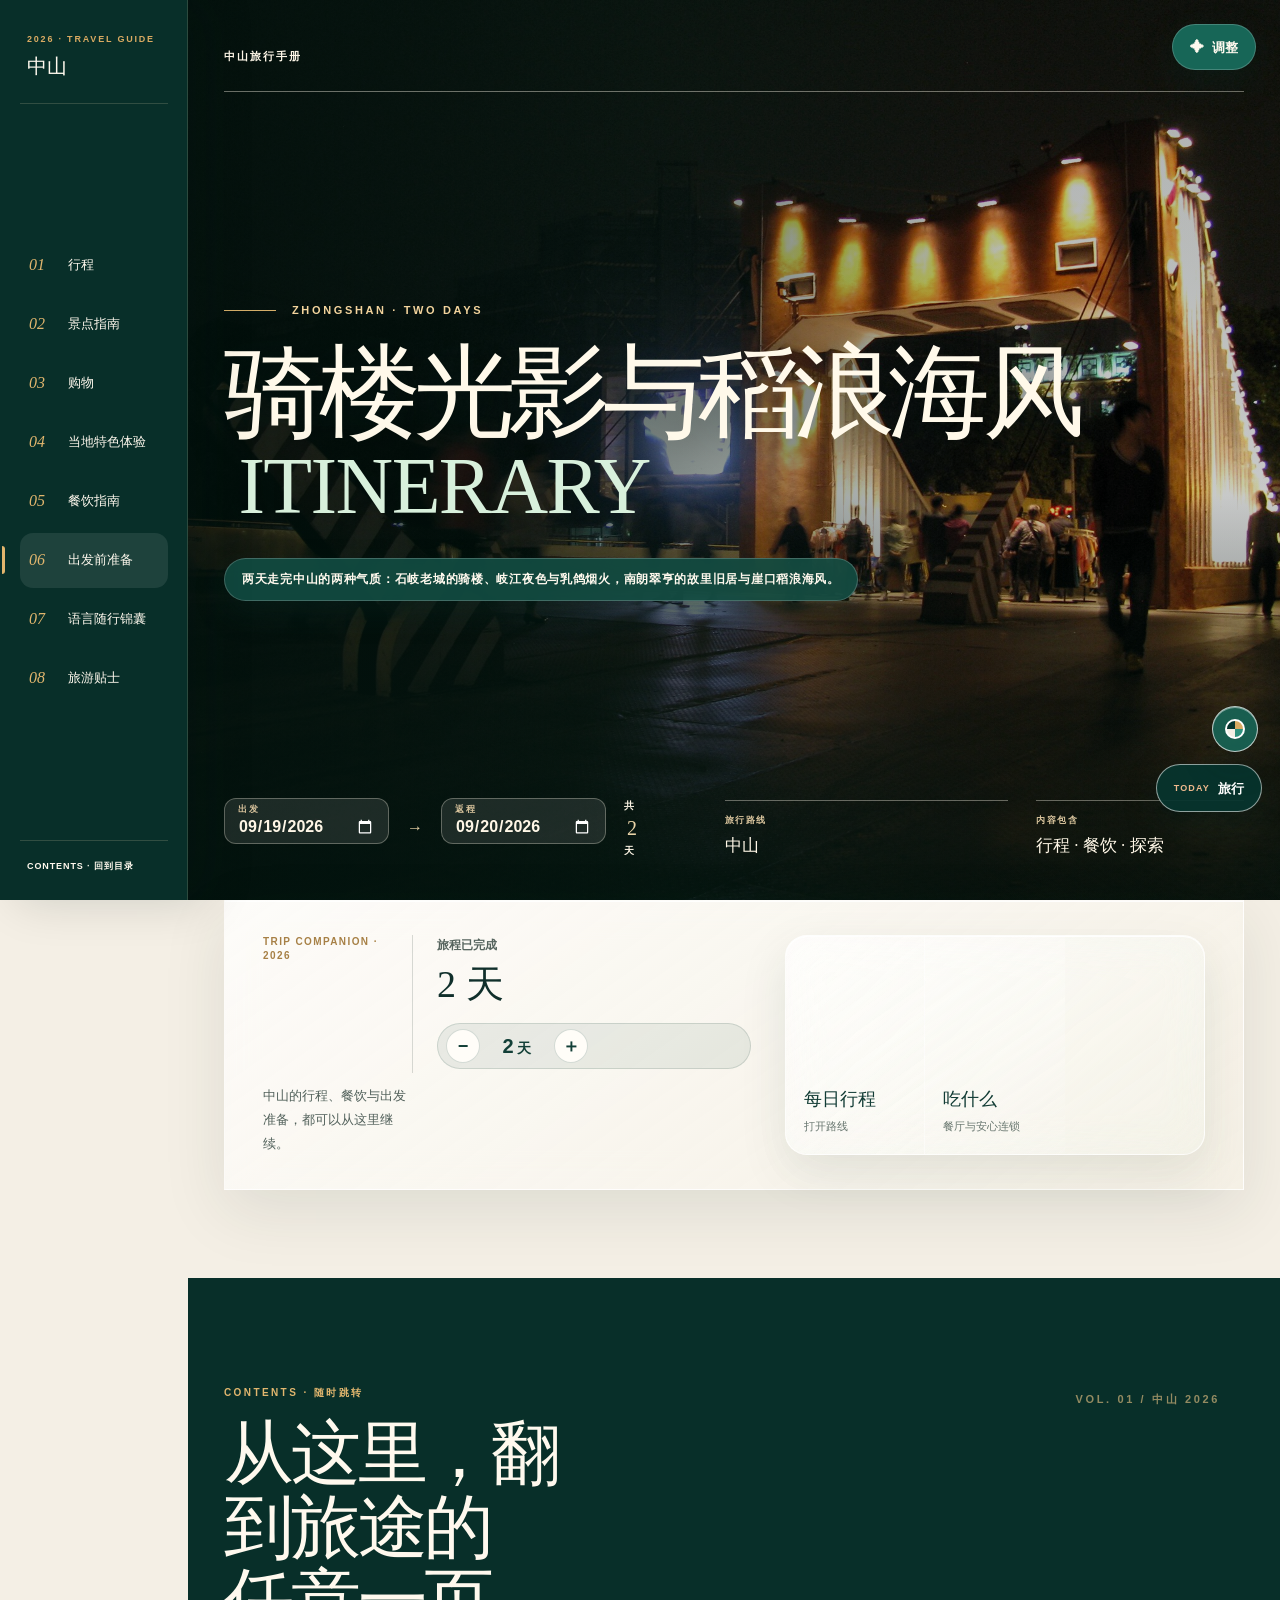
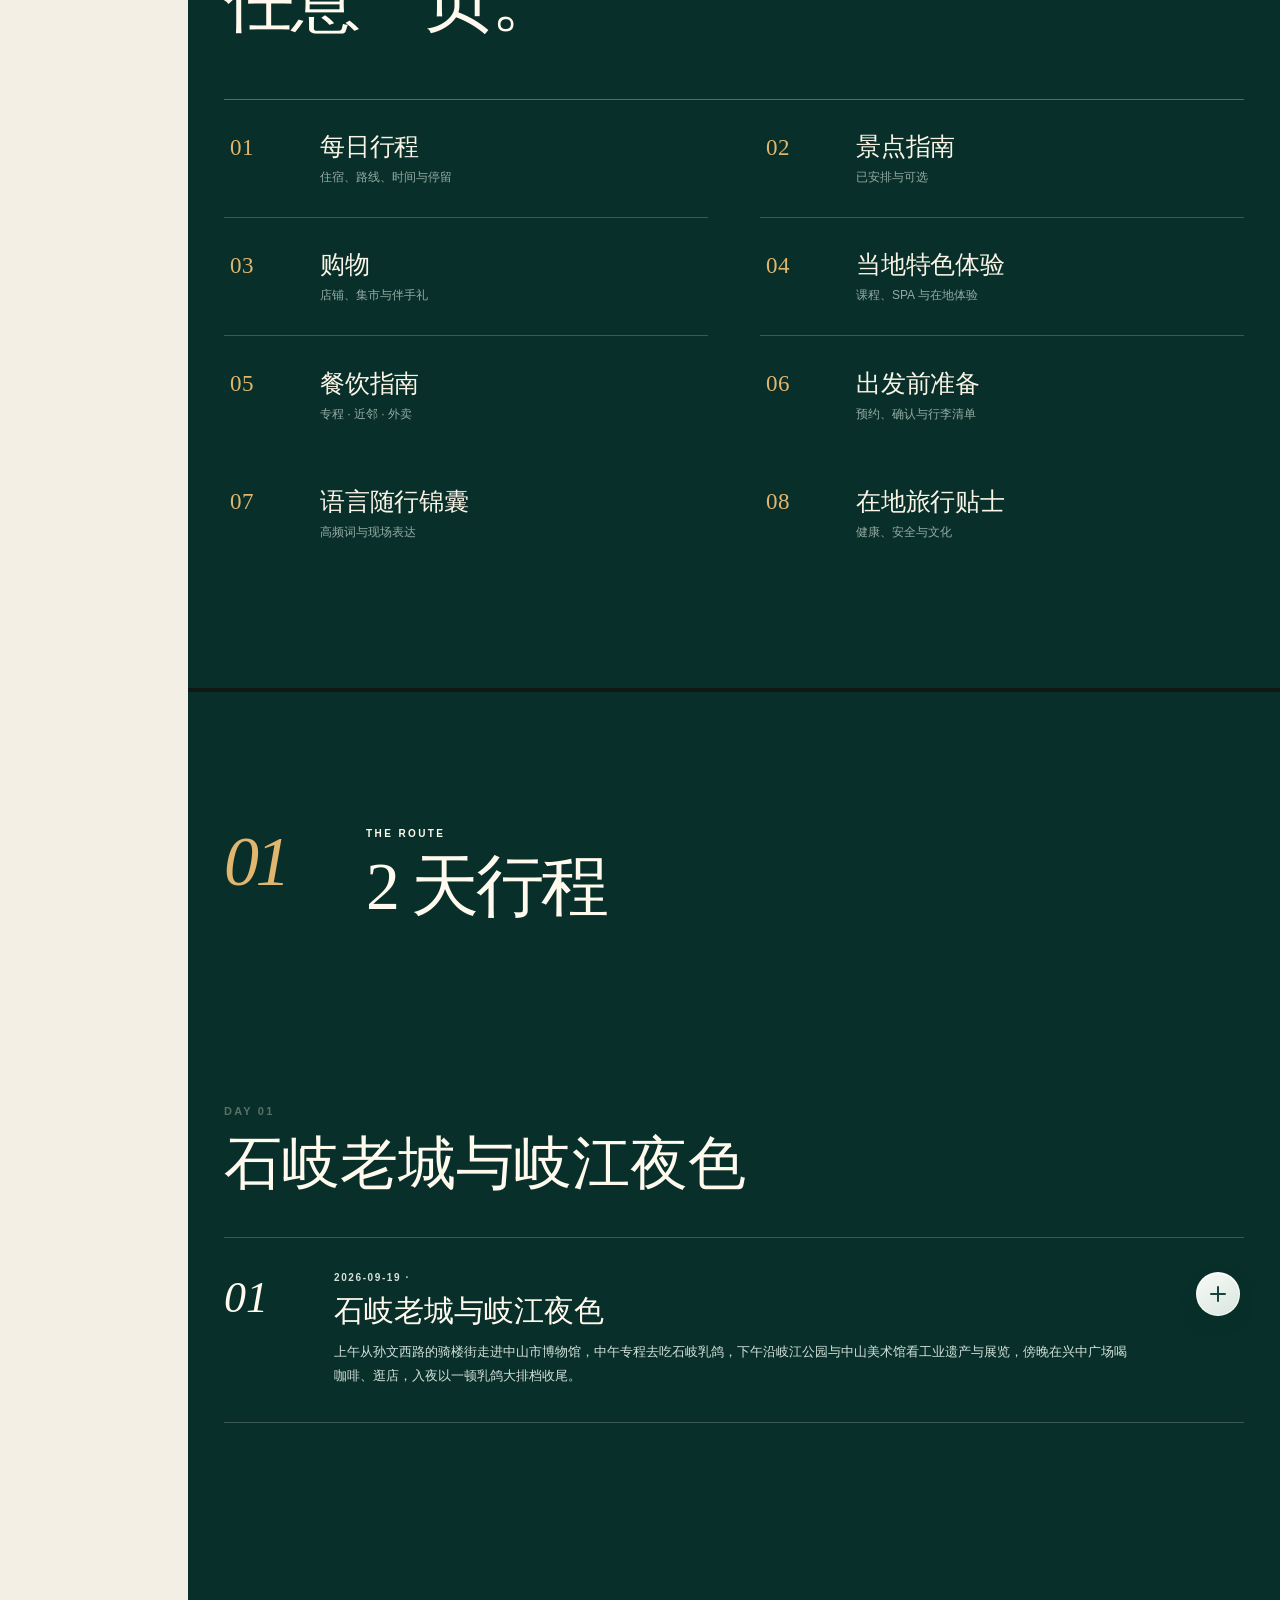
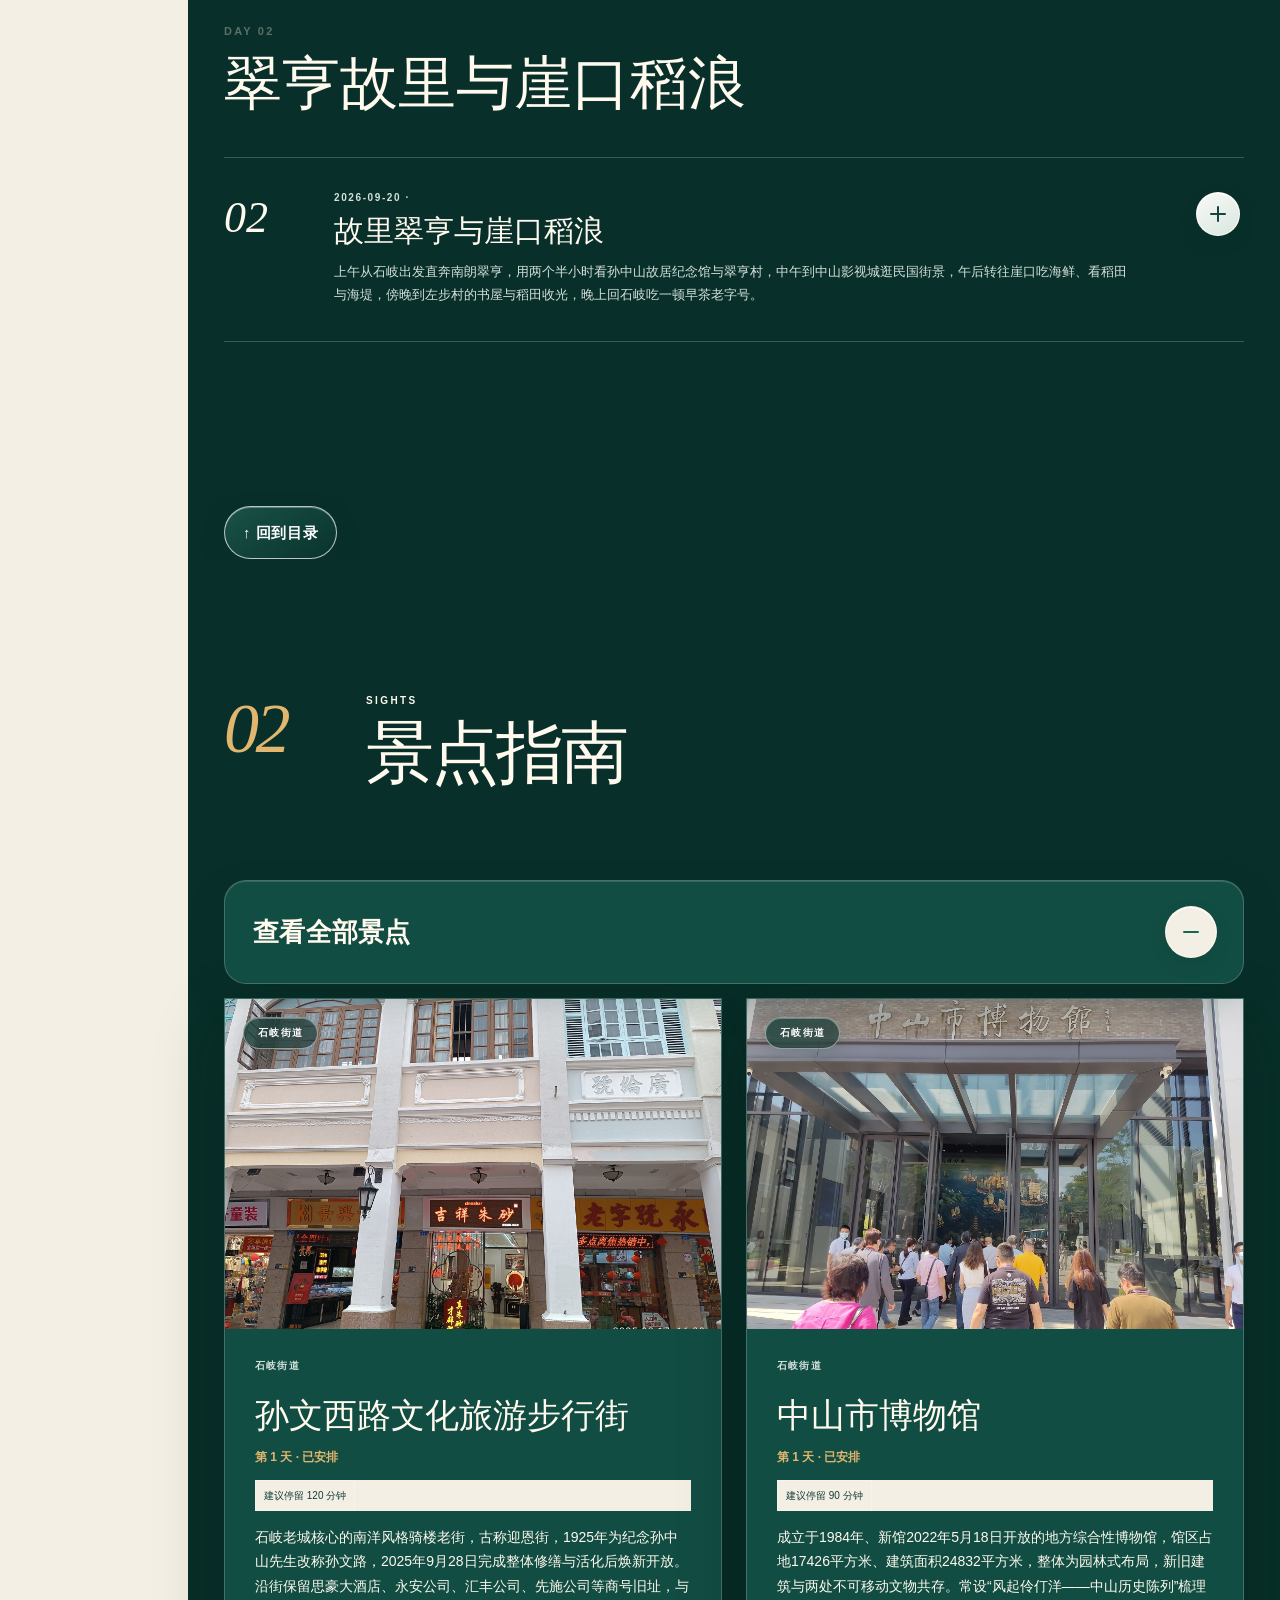
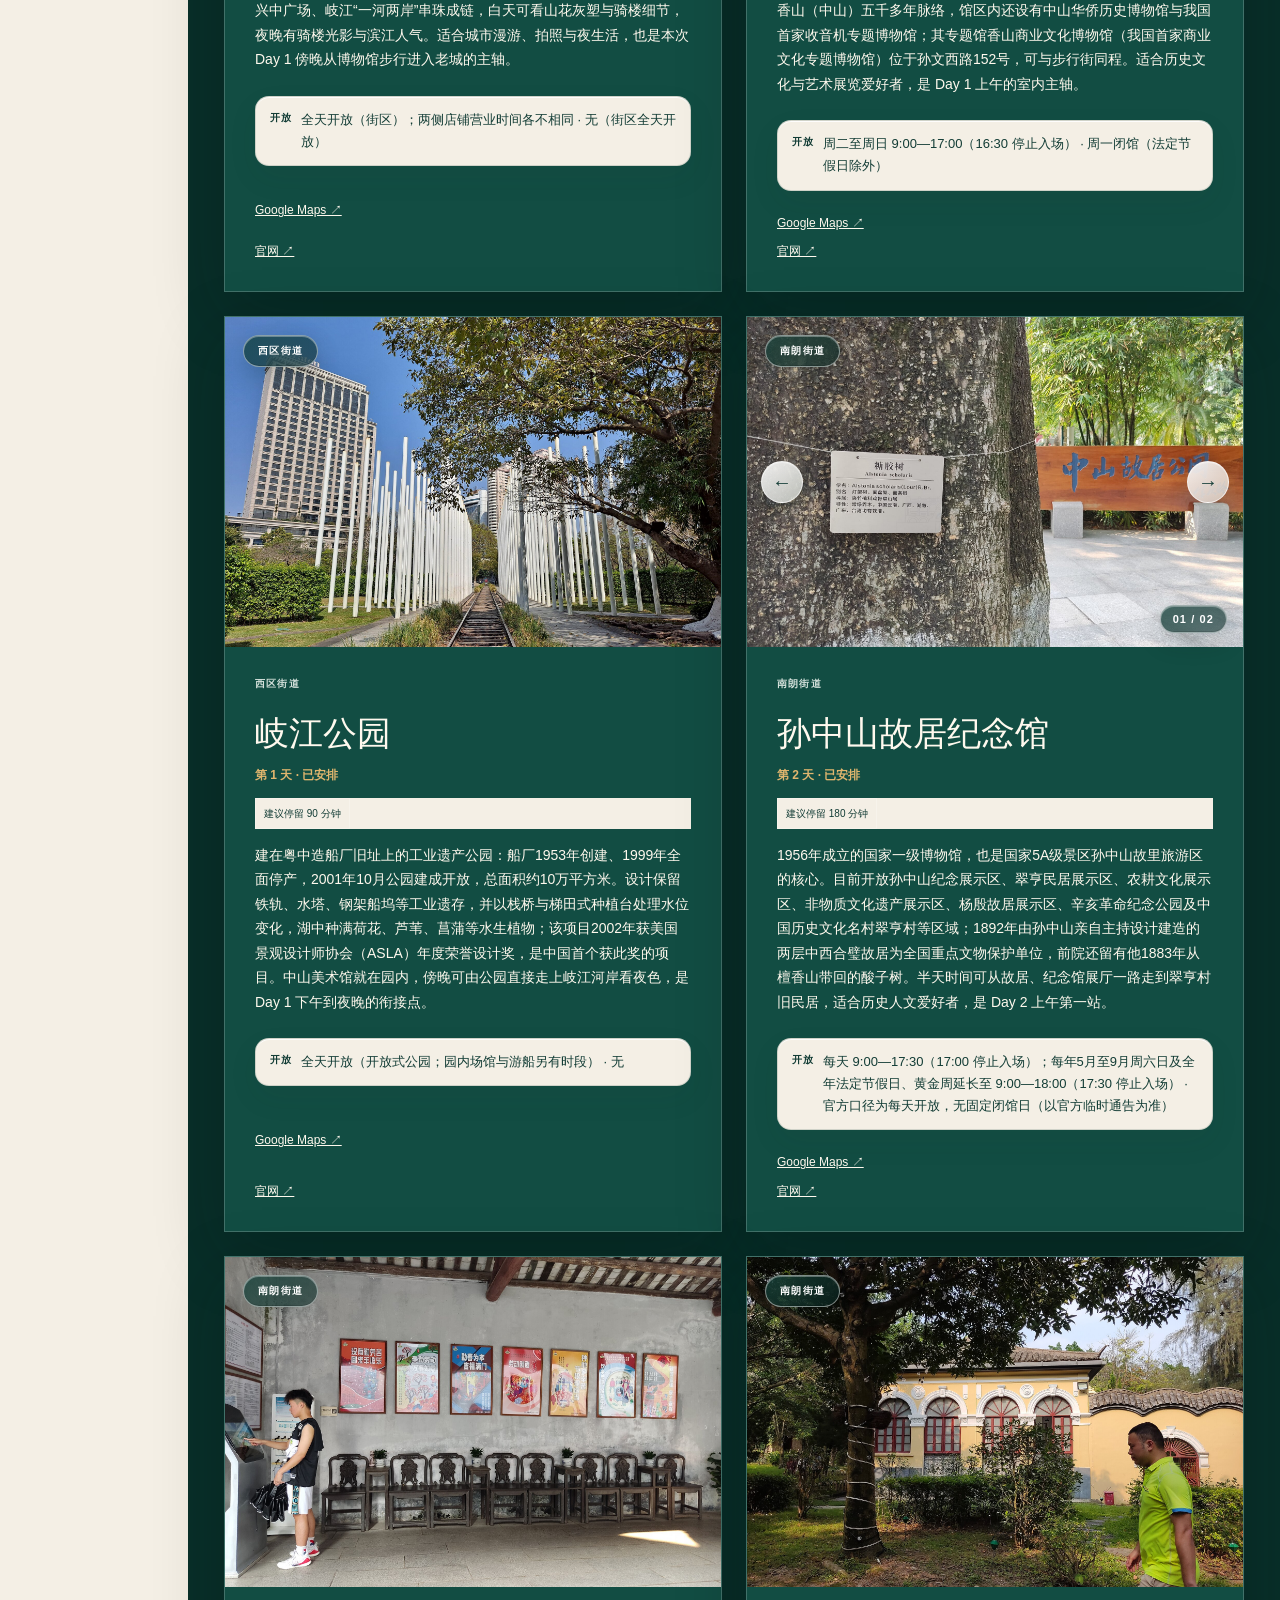
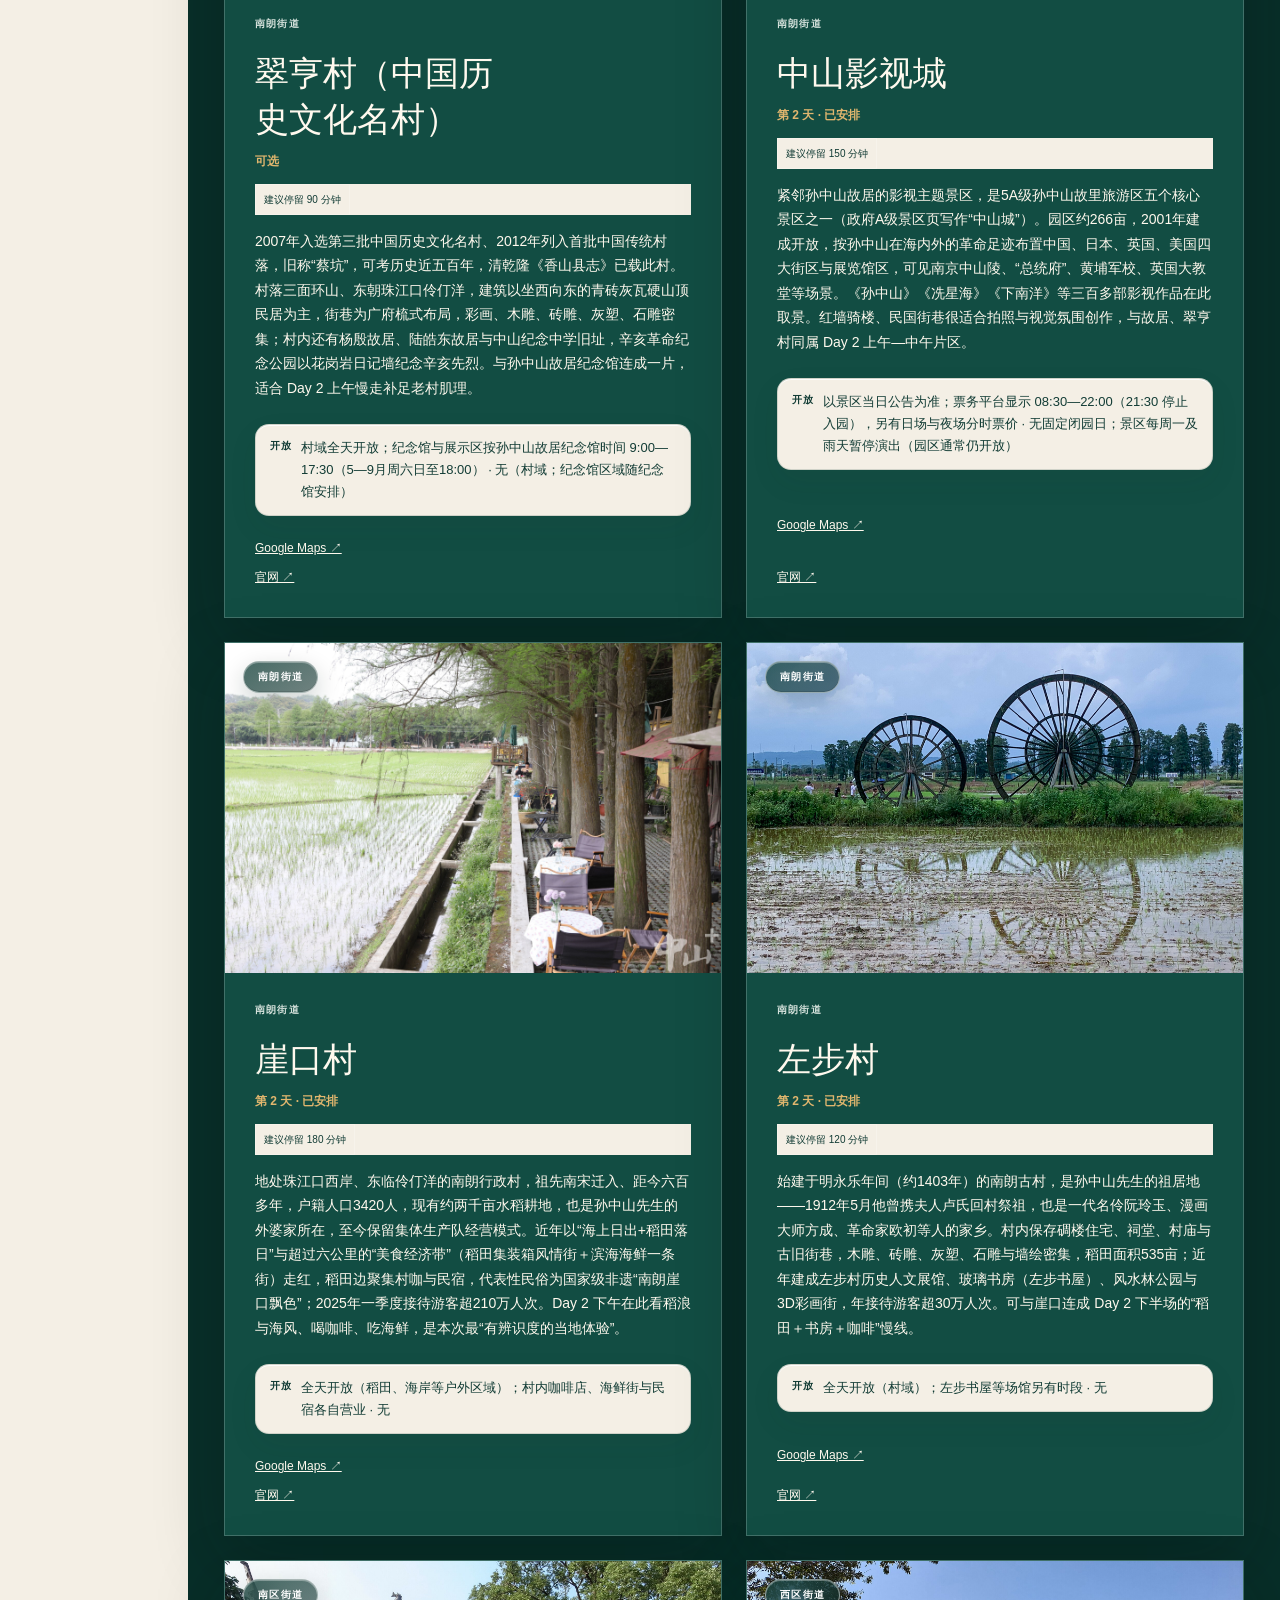
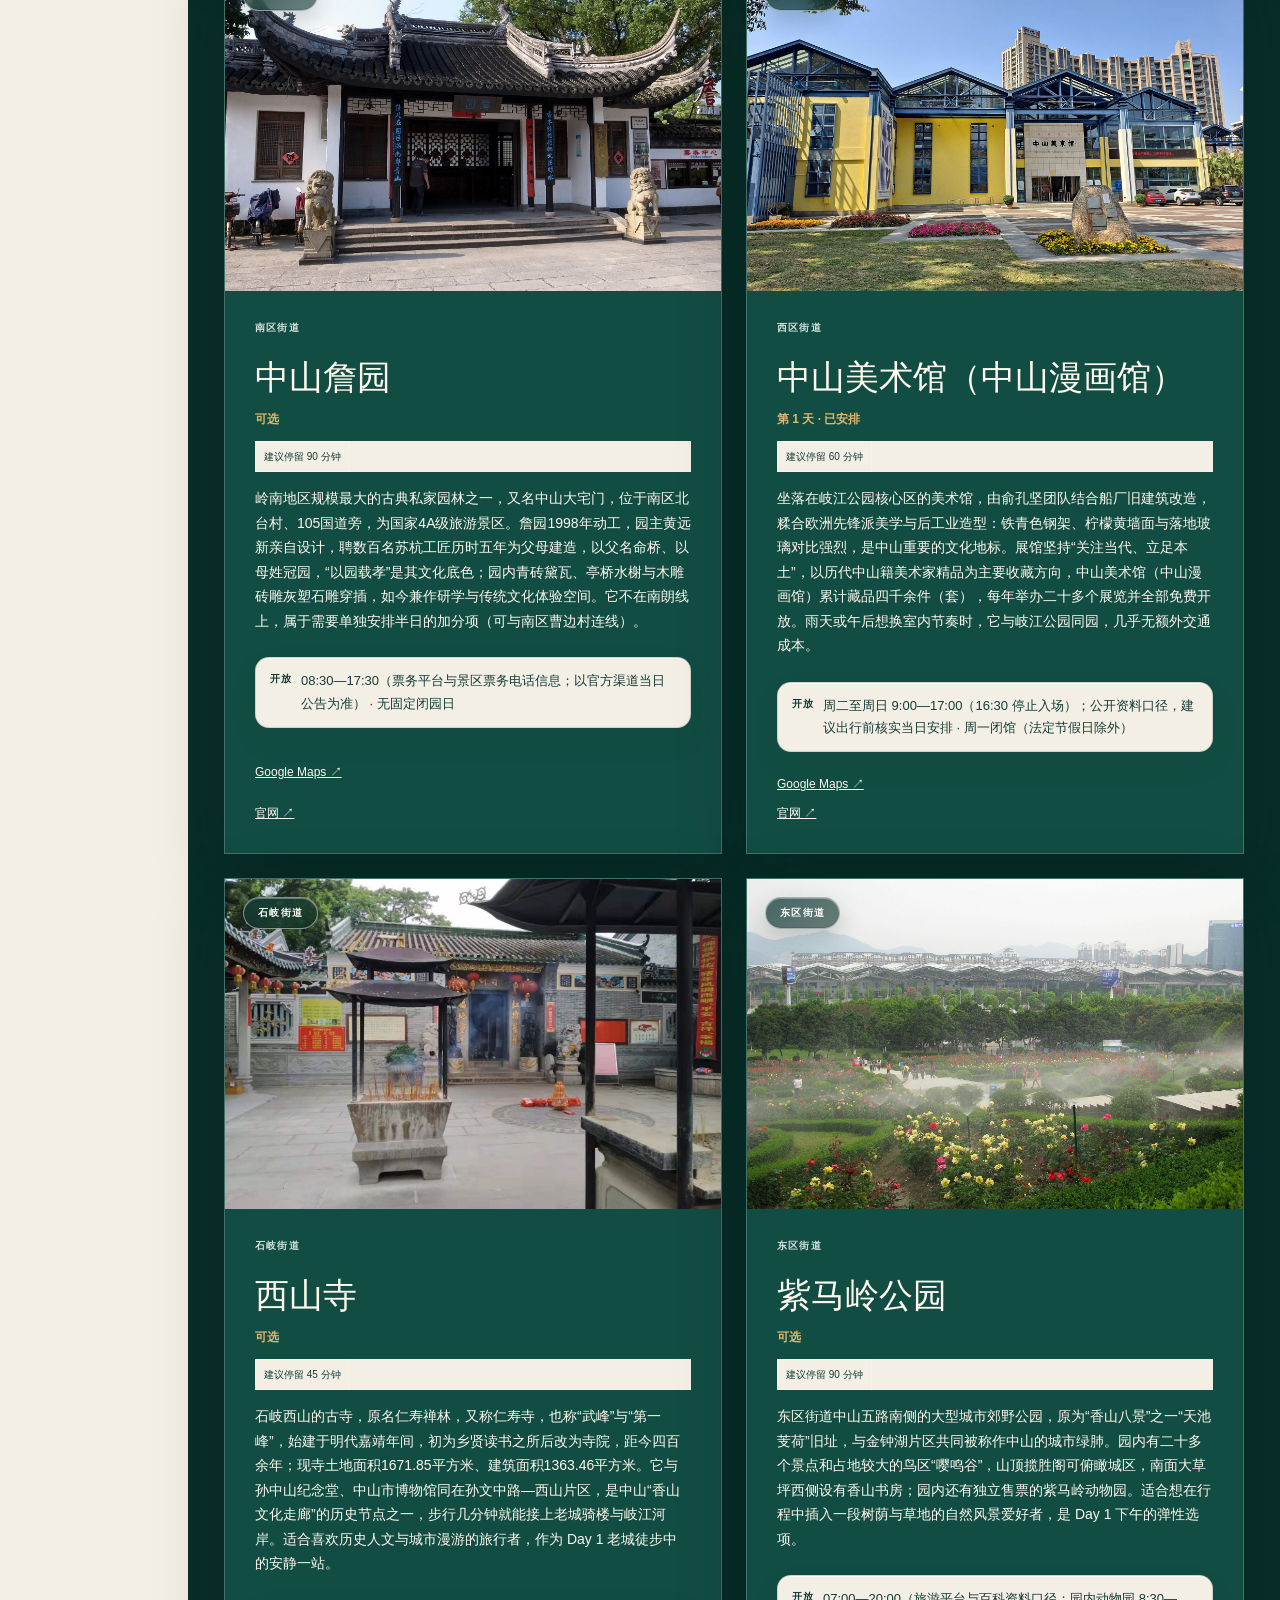
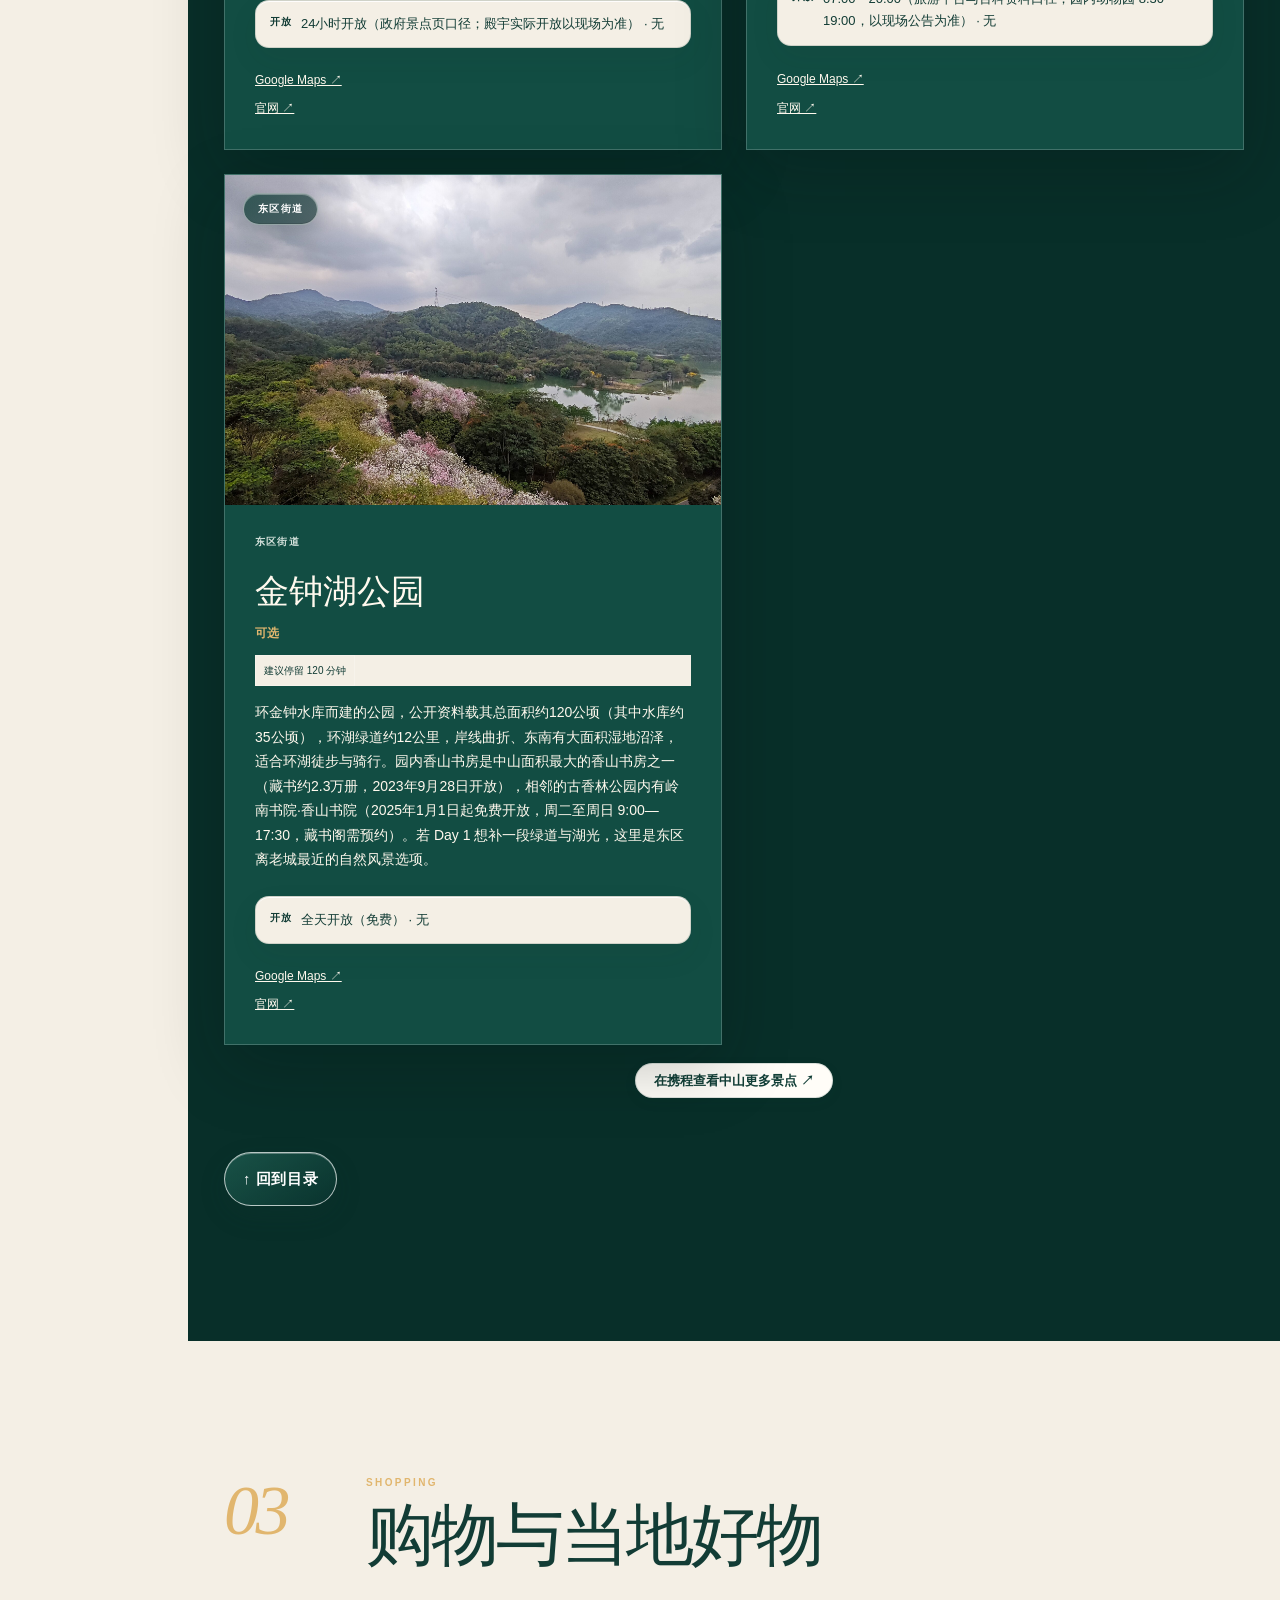
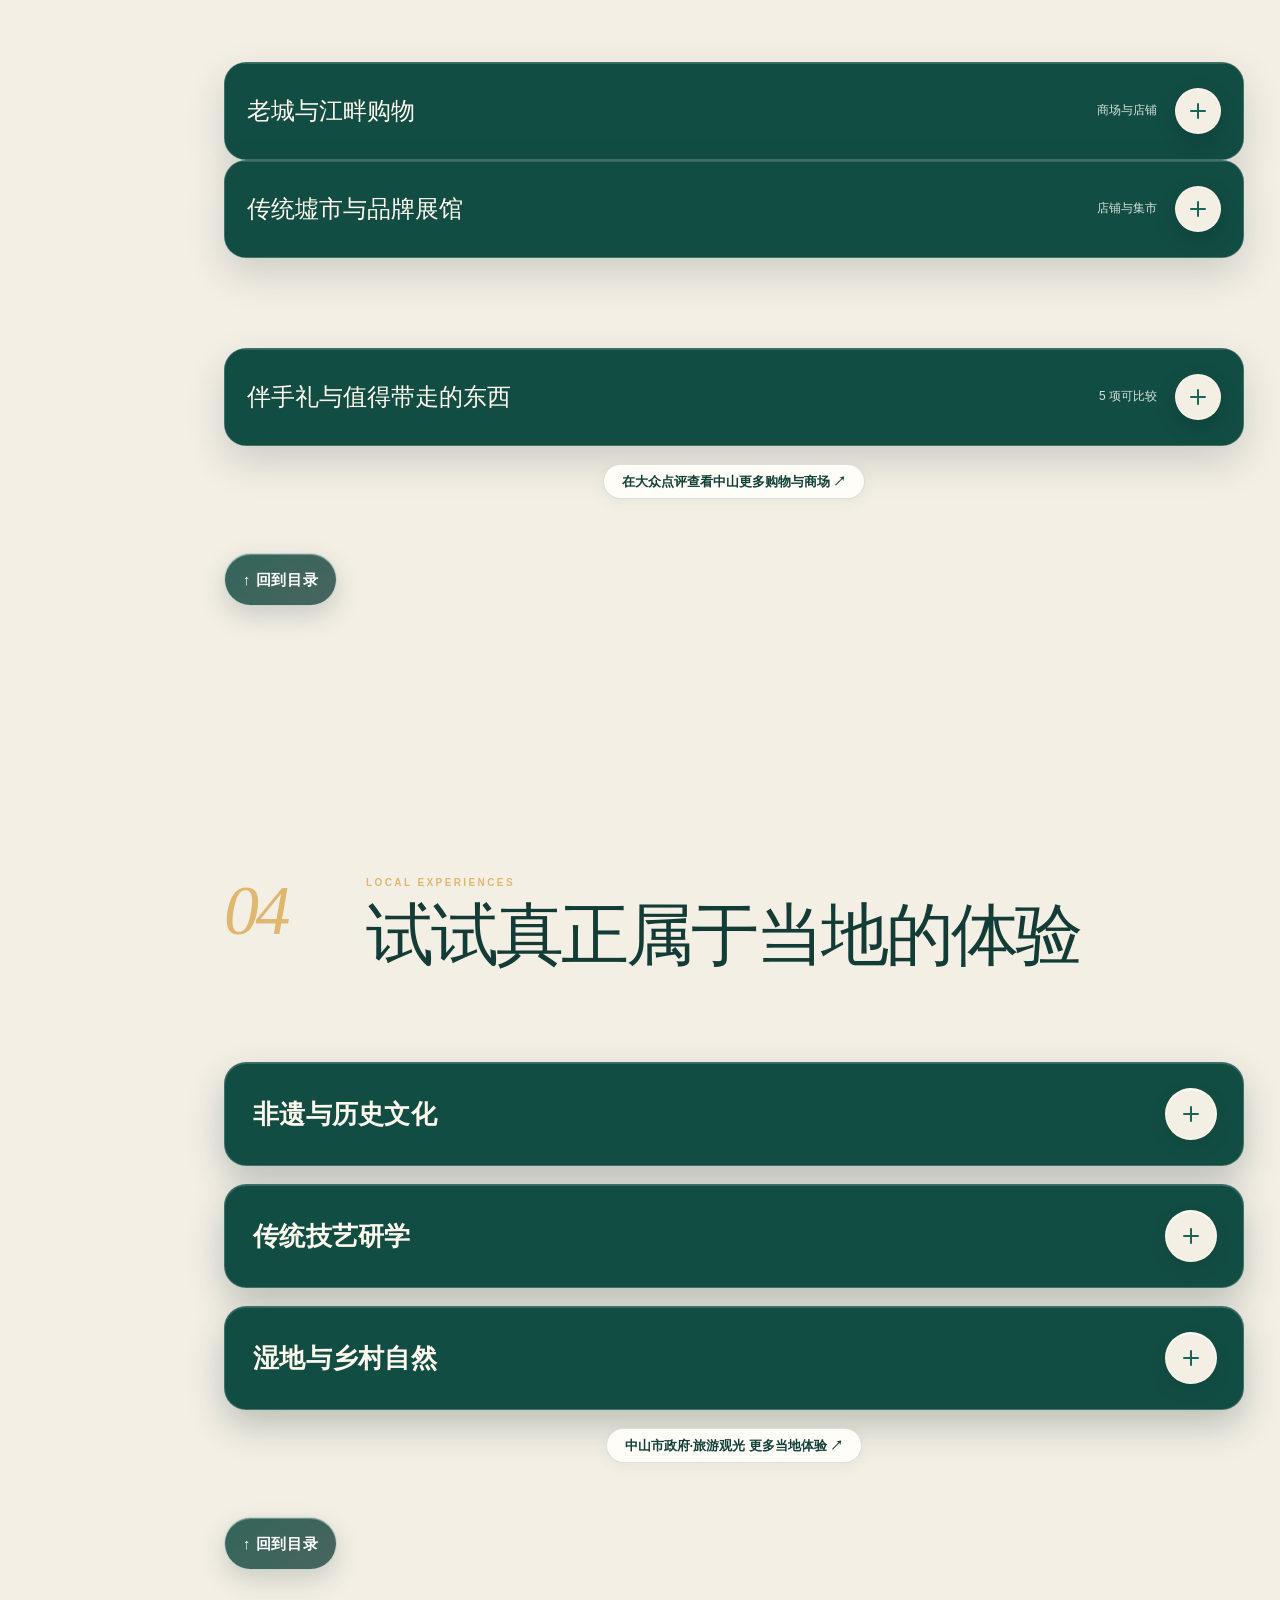
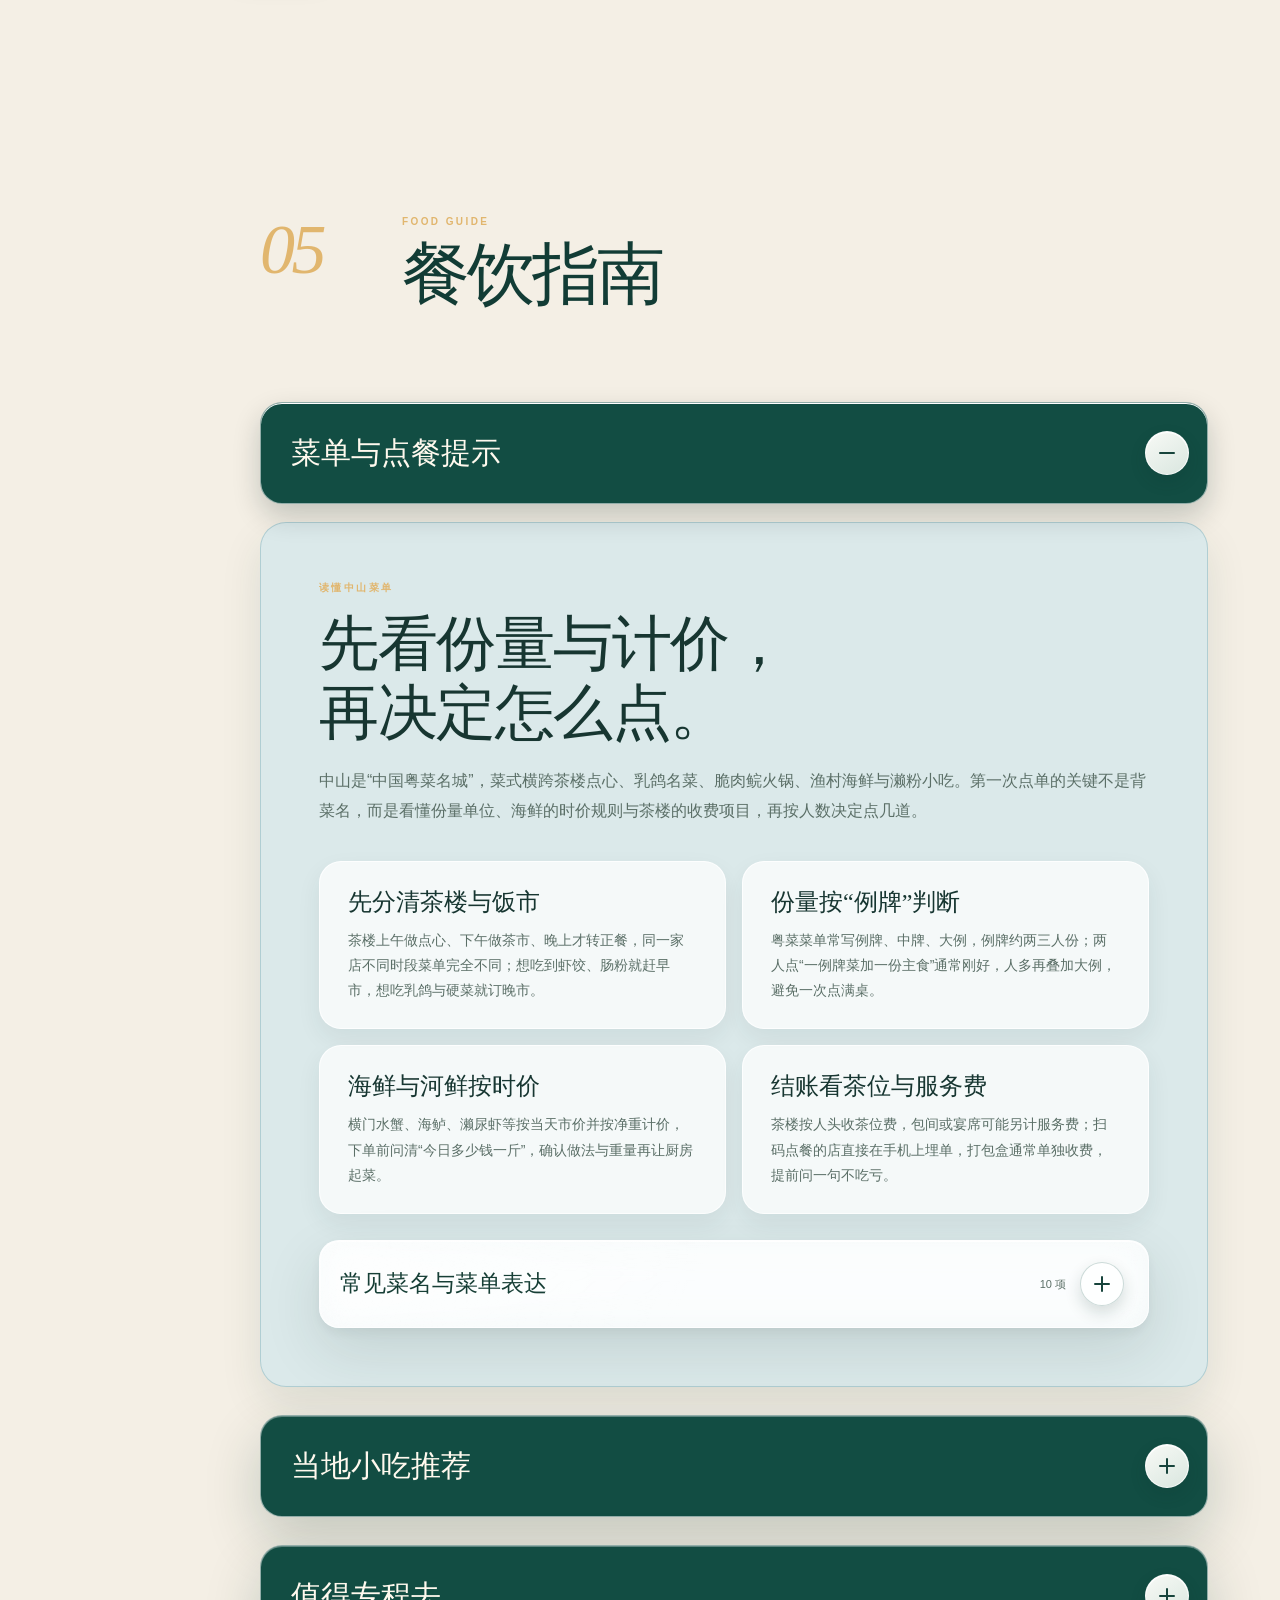
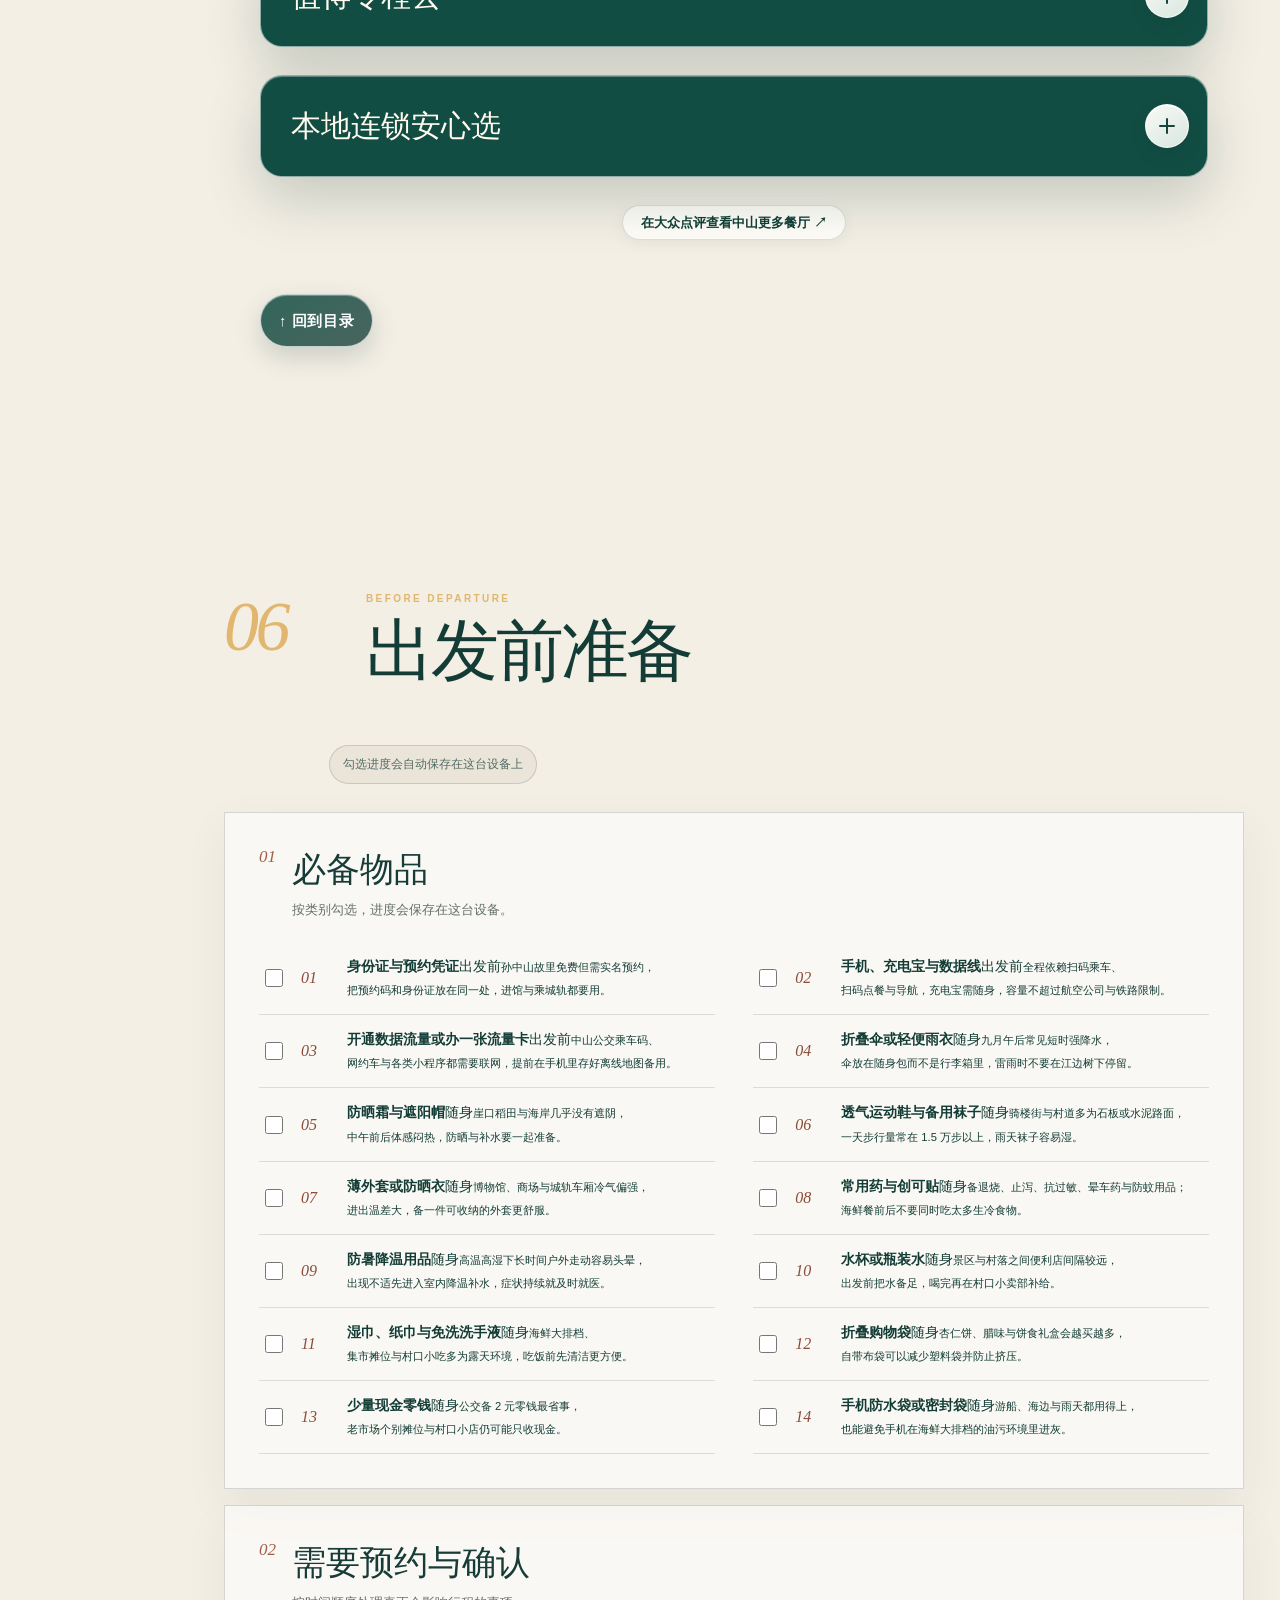
==== commit de74c6cc: "修复：旅程概览“距离出发”改为按用户选定出发日与当前时间的差值实时计算（移除写死日期脚本）" ====
--- a/index.html
+++ b/index.html
@@ -1,22 +1,22 @@
-<!doctype html>
-<!DOCTYPE html><html lang="zh-CN" data-page-node-id="us2MLF18GISn1oFKfTohzZ"><head data-page-node-id="sPMBqO0lOswKg53py0zS9o"><meta charSet="utf-8" data-page-node-id="8tvlE58ERCGySGtuBEVAf0"/><meta name="viewport" content="width=device-width, initial-scale=1" data-page-node-id="FtpcCZq36R6h90t6143EoT"/><title>中山旅行手册 · 2026</title><meta name="description" content="两天走完中山的两种气质：石岐老城的骑楼、岐江夜色与乳鸽烟火，南朗翠亨的故里旧居与崖口稻浪海风。" data-page-node-id="Tb5rRWyte5WA97y37idV4P"/><link rel="stylesheet" href="better-interface.css?v=20260822-3" data-page-node-id="WUamqJiYBwmEyESOaPbBOx"/><link rel="stylesheet" href="desktop-rail.css?v=20260815-2" data-page-node-id="BpRmg8Zk7TsdJbNU9z9nx4"/><style id="desktop-rail-critical">.desktop-chapter-rail{display:none}@media(min-width:1180px){body{--desktop-rail-width:176px}body>main{margin-left:176px;width:calc(100% - 176px)}.desktop-chapter-rail{position:fixed;inset:0 auto 0 0;z-index:120;width:176px;display:flex;flex-direction:column;padding:28px 18px 24px;color:#f5efe1;background:linear-gradient(180deg,#082e29,#0a3a33 55%,#062722);box-shadow:inset -1px 0 rgba(231,214,176,.16),18px 0 46px rgba(0,24,20,.16)}.desktop-chapter-rail__brand{display:block;padding:3px 7px 24px;border-bottom:1px solid rgba(231,214,176,.18)}.desktop-chapter-rail__brand small{display:block;color:#d9aa62;font:700 9px/1.4 Arial,sans-serif;letter-spacing:.2em}.desktop-chapter-rail__brand strong{display:block;margin-top:8px;font:500 19px/1.25 Georgia,serif}.desktop-chapter-rail nav{display:grid;gap:4px;margin:auto 0;padding:20px 0}.desktop-chapter-rail nav a{display:grid;grid-template-columns:28px 1fr;align-items:center;gap:9px;min-height:53px;padding:7px 8px;border-radius:13px;color:rgba(241,239,227,.72)}.desktop-chapter-rail nav a b{color:#d9aa62;font:italic 500 15px/1 Georgia,serif}.desktop-chapter-rail nav a span{font:500 12px/1.3 "Microsoft YaHei",sans-serif;white-space:nowrap}.desktop-chapter-rail nav a.is-active{color:#fff;background:rgba(255,255,255,.09)}.desktop-chapter-rail__foot{padding:18px 7px 2px;border-top:1px solid rgba(231,214,176,.18);color:#eee2c8;font:600 9px/1.6 Arial,sans-serif;letter-spacing:.1em}}</style>
-<style>/*! tailwindcss v4.2.1 | MIT License | https://tailwindcss.com */
-@layer theme{:root,:host{--font-sans:ui-sans-serif, system-ui, sans-serif, "Apple Color Emoji", "Segoe UI Emoji", "Segoe UI Symbol", "Noto Color Emoji";--font-mono:ui-monospace, SFMono-Regular, Menlo, Monaco, Consolas, "Liberation Mono", "Courier New", monospace;--spacing:.25rem;--default-font-family:var(--font-sans);--default-mono-font-family:var(--font-mono)}}@layer base{*,:after,:before,::backdrop{box-sizing:border-box;border:0 solid;margin:0;padding:0}::file-selector-button{box-sizing:border-box;border:0 solid;margin:0;padding:0}html,:host{-webkit-text-size-adjust:100%;tab-size:4;line-height:1.5;font-family:var(--default-font-family,ui-sans-serif, system-ui, sans-serif, "Apple Color Emoji", "Segoe UI Emoji", "Segoe UI Symbol", "Noto Color Emoji");font-feature-settings:var(--default-font-feature-settings,normal);font-variation-settings:var(--default-font-variation-settings,normal);-webkit-tap-highlight-color:transparent}hr{height:0;color:inherit;border-top-width:1px}abbr:where([title]){-webkit-text-decoration:underline dotted;text-decoration:underline dotted}h1,h2,h3,h4,h5,h6{font-size:inherit;font-weight:inherit}a{color:inherit;-webkit-text-decoration:inherit;-webkit-text-decoration:inherit;-webkit-text-decoration:inherit;-webkit-text-decoration:inherit;text-decoration:inherit}b,strong{font-weight:bolder}code,kbd,samp,pre{font-family:var(--default-mono-font-family,ui-monospace, SFMono-Regular, Menlo, Monaco, Consolas, "Liberation Mono", "Courier New", monospace);font-feature-settings:var(--default-mono-font-feature-settings,normal);font-variation-settings:var(--default-mono-font-variation-settings,normal);font-size:1em}small{font-size:80%}sub,sup{vertical-align:baseline;font-size:75%;line-height:0;position:relative}sub{bottom:-.25em}sup{top:-.5em}table{text-indent:0;border-color:inherit;border-collapse:collapse}:-moz-focusring{outline:auto}progress{vertical-align:baseline}summary{display:list-item}ol,ul,menu{list-style:none}img,svg,video,canvas,audio,iframe,embed,object{vertical-align:middle;display:block}img,video{max-width:100%;height:auto}button,input,select,optgroup,textarea{font:inherit;font-feature-settings:inherit;font-variation-settings:inherit;letter-spacing:inherit;color:inherit;opacity:1;background-color:#0000;border-radius:0}::file-selector-button{font:inherit;font-feature-settings:inherit;font-variation-settings:inherit;letter-spacing:inherit;color:inherit;opacity:1;background-color:#0000;border-radius:0}:where(select:is([multiple],[size])) optgroup{font-weight:bolder}:where(select:is([multiple],[size])) optgroup option{padding-inline-start:20px}::file-selector-button{margin-inline-end:4px}::placeholder{opacity:1}@supports (not ((-webkit-appearance:-apple-pay-button))) or (contain-intrinsic-size:1px){::placeholder{color:currentColor}@supports (color:color-mix(in lab, red, red)){::placeholder{color:color-mix(in oklab, currentcolor 50%, transparent)}}}textarea{resize:vertical}::-webkit-search-decoration{-webkit-appearance:none}::-webkit-date-and-time-value{min-height:1lh;text-align:inherit}::-webkit-datetime-edit{display:inline-flex}::-webkit-datetime-edit-fields-wrapper{padding:0}::-webkit-datetime-edit{padding-block:0}::-webkit-datetime-edit-year-field{padding-block:0}::-webkit-datetime-edit-month-field{padding-block:0}::-webkit-datetime-edit-day-field{padding-block:0}::-webkit-datetime-edit-hour-field{padding-block:0}::-webkit-datetime-edit-minute-field{padding-block:0}::-webkit-datetime-edit-second-field{padding-block:0}::-webkit-datetime-edit-millisecond-field{padding-block:0}::-webkit-datetime-edit-meridiem-field{padding-block:0}::-webkit-calendar-picker-indicator{line-height:1}:-moz-ui-invalid{box-shadow:none}button,input:where([type=button],[type=reset],[type=submit]){appearance:button}::file-selector-button{appearance:button}::-webkit-inner-spin-button{height:auto}::-webkit-outer-spin-button{height:auto}[hidden]:where(:not([hidden=until-found])){display:none!important}}@layer components;@layer utilities{.relative{position:relative}.start{inset-inline-start:var(--spacing)}.end{inset-inline-end:var(--spacing)}.container{width:100%}@media (width>=40rem){.container{max-width:40rem}}@media (width>=48rem){.container{max-width:48rem}}@media (width>=64rem){.container{max-width:64rem}}@media (width>=80rem){.container{max-width:80rem}}@media (width>=96rem){.container{max-width:96rem}}.contents{display:contents}.table{display:table}}:root{--jungle:#173f36;--deep:#0c2e2c;--sea:#197e8f;--lagoon:#a8d8d3;--sand:#e8d8b6;--limestone:#f6f0e4;--terracotta:#bd6246;--ink:#21332e;--muted:#697b74;--white:#fffdf8}*{box-sizing:border-box}html{scroll-behavior:smooth}body{background:var(--white);color:var(--ink);margin:0;font-family:Microsoft YaHei,PingFang SC,Noto Sans CJK SC,Arial,sans-serif;line-height:1.75}a{color:inherit;text-decoration:none}.shell{width:min(1160px,100% - 48px);margin:auto}.eyebrow{letter-spacing:.2em;text-transform:uppercase;margin:0 0 10px;font:700 11px/1.3 Arial,sans-serif}.section-no{color:var(--terracotta);opacity:.78;font:500 62px/1 Georgia,serif}h1,h2,h3,p{margin-top:0}h2{letter-spacing:-.03em;margin:0 0 18px;font:500 clamp(34px,5vw,64px)/1.12 Georgia,Songti SC,serif}h3{line-height:1.35}.hero{color:#f8f1df;background:radial-gradient(circle at 78% 42%,#2a7269 0 12%,#0000 36%),linear-gradient(125deg,#0b2927 0%,#174a3e 48%,#1b6971 100%);min-height:760px;position:relative;overflow:hidden}.hero:before{content:"";background:linear-gradient(115deg,#0000 48%,#ffffff0f 48.3% 48.8%,#0000 49.1%),repeating-linear-gradient(100deg,#0000 0 70px,#ffffff05 71px 72px);position:absolute;inset:0}.nav{z-index:2;border-bottom:1px solid #ffffff2e;justify-content:space-between;align-items:center;height:92px;display:flex;position:relative}.brand{letter-spacing:.22em;font:700 12px Arial}.navlinks{gap:28px;font-size:13px;display:flex}.hero-inner{z-index:2;padding:118px 0 100px;position:relative}.hero h1{letter-spacing:-.055em;max-width:820px;margin:0 0 34px;font:500 clamp(52px,8vw,102px)/1.02 Georgia,Songti SC,serif}.lede{color:#dce9df;max-width:650px;font-size:17px;line-height:1.9}.hero-notes{flex-wrap:wrap;gap:12px;margin-top:44px;display:flex}.hero-notes span{border:1px solid #ffffff59;border-radius:99px;padding:8px 15px;font-size:12px}.sun-disc{background:var(--terracotta);border-radius:50%;width:330px;height:330px;position:absolute;bottom:-120px;right:-80px;box-shadow:0 0 100px #e28b5c38}.flight-band{background:var(--limestone);padding:90px 0}.flight-grid{grid-template-columns:1fr 1.25fr;align-items:start;gap:22px 70px;display:grid}.flight-card{background:var(--white);border-left:5px solid var(--sea);grid-template-columns:100px 1fr 32px 1fr;align-items:center;gap:15px;padding:24px;display:grid;box-shadow:0 12px 35px #19372f14}.flight-card b{color:var(--terracotta);font:700 20px Arial}.flight-card small,.flight-card span{color:var(--muted);font-size:11px;display:block}.flight-card strong{font:500 25px Georgia,serif}.flight-card i{color:var(--sea);font-style:normal}.fineprint{color:var(--muted);grid-column:2;margin:4px 0 0;font-size:12px}.section{padding:110px 0}.section-heading{grid-template-columns:105px 1fr;align-items:start;margin-bottom:60px;display:grid}.section-heading>div>p:last-child{color:var(--muted);max-width:680px}.days{border-top:1px solid #cbd6d0}.day{border-bottom:1px solid #d8dfda;grid-template-columns:90px 1fr;gap:35px;padding:34px 20px 34px 0;display:grid;position:relative}.day:after{content:"";background:var(--jungle);transform-origin:top;width:7px;height:100%;transition:all .35s;position:absolute;top:0;right:0;transform:scaleY(0)}.day:hover:after{transform:scaleY(1)}.day-index{color:#a8b7af;font:italic 34px Georgia}.day h3{margin:0 0 9px;font:500 25px Georgia,Songti SC,serif}.day p:last-child{color:#55665f;max-width:800px;margin:0}.day.coast .eyebrow{color:var(--sea)}.day.ubud .eyebrow{color:var(--jungle)}.day.penida .eyebrow{color:var(--terracotta)}.penida-section{background:var(--deep);color:#edf5ef;padding:110px 0}.section-heading.light .section-no{color:#eb9776}.section-heading.light p:last-child{color:#a9c3bb}.penida-timeline{border-left:1px solid #5d7f78;max-width:850px;margin-left:105px}.penida-stop{grid-template-columns:120px 1fr;gap:30px;padding:0 0 30px 38px;display:grid;position:relative}.penida-stop:before{content:"";background:var(--terracotta);border-radius:50%;width:13px;height:13px;position:absolute;top:8px;left:-7px;box-shadow:0 0 0 7px #bd624626}.penida-stop time{color:#f0c592;font:500 27px Georgia}.penida-stop h3{margin:0 0 4px;font:500 21px Georgia,Songti SC,serif}.penida-stop p{color:#a9c3bb;margin:0}.penida-note{color:#dce9df;border-left:4px solid var(--terracotta);background:#16463f;max-width:850px;margin:22px 0 0 105px;padding:20px 24px}.restaurant-grid{grid-template-columns:repeat(2,1fr);gap:28px;display:grid}.restaurant{background:var(--limestone);overflow:hidden}.photo{height:310px;position:relative;overflow:hidden}.photo img{object-fit:cover;width:100%;height:100%;transition:transform .7s}.restaurant:hover .photo img{transform:scale(1.035)}.photo span{color:#fff;letter-spacing:.15em;text-transform:uppercase;background:#0c2e2ce0;padding:7px 12px;font:700 10px Arial;position:absolute;top:18px;left:18px}.restaurant-top{justify-content:space-between;align-items:start;gap:15px;display:flex}.restaurant-top h3{margin:0;font:500 28px Georgia,serif}.restaurant-top b{color:var(--terracotta);white-space:nowrap;font-size:13px}.cuisine{color:var(--sea);font-size:13px;font-weight:700}.restaurant-foot{border-top:1px solid #d4c7ab;justify-content:space-between;gap:15px;margin-top:18px;padding-top:16px;font-size:12px;display:flex}.restaurant-foot a{color:var(--muted);text-decoration:underline}.words-section{background:var(--limestone);padding:110px 0}.vocab-grid{grid-template-columns:repeat(5,1fr);gap:16px;display:grid}.vocab{background:var(--white);padding:22px}.vocab h3{color:var(--terracotta);border-bottom:1px solid #dccdaa;padding-bottom:10px;font:500 20px Georgia,Songti SC,serif}.vocab div{border-bottom:1px dotted #d8d2c5;justify-content:space-between;gap:8px;padding:8px 0;font-size:12px;display:flex}.vocab b{color:var(--jungle);font-family:Arial}.vocab span{color:var(--muted)}.quick-phrases{flex-wrap:wrap;gap:10px;margin-top:28px;display:flex}.quick-phrases span{background:var(--jungle);color:#fff;border-radius:99px;padding:10px 15px;font:700 12px Arial}.quick-phrases em{color:#cfe0d8;margin-left:6px;font:12px Microsoft YaHei}footer{color:#e5eee7;background:#071f1e;padding:90px 0}footer .shell{justify-content:space-between;align-items:end;display:flex}footer p{margin:0;font:500 32px/1.5 Georgia,Songti SC,serif}footer a{color:#a8c0b8;font-size:12px}@media (width<=850px){.shell{width:min(100% - 32px,680px)}.hero{min-height:690px}.navlinks{gap:16px}.hero-inner{padding-top:90px}.hero h1{font-size:55px}.flight-grid{grid-template-columns:1fr}.flight-grid>div:first-child{grid-row:auto}.fineprint{grid-column:1}.section{padding:78px 0}.section-heading{grid-template-columns:68px 1fr}.section-no{font-size:45px}.restaurant-grid{grid-template-columns:1fr}.photo{height:300px}.vocab-grid{grid-template-columns:repeat(2,1fr)}.penida-timeline,.penida-note{margin-left:0}.flight-grid h2{font-size:40px}}@media (width<=560px){.shell{width:calc(100% - 28px)}.nav{height:72px}.navlinks a:nth-child(2){display:none}.hero{min-height:650px}.hero h1{font-size:45px}.lede{font-size:15px}.hero-notes{margin-top:30px}.flight-band{padding:65px 0}.flight-card{grid-template-columns:70px 1fr 18px 1fr;gap:8px;padding:18px}.flight-card strong{font-size:20px}.flight-card b{font-size:16px}.section-heading{grid-template-columns:1fr;gap:14px}.section-no{font-size:38px}h2{font-size:39px}.day{grid-template-columns:48px 1fr;gap:12px;padding-right:0}.day h3{font-size:22px}.penida-section{padding:78px 0}.penida-stop{grid-template-columns:75px 1fr;gap:12px;padding-left:25px}.penida-stop time{font-size:21px}.photo{height:240px}.restaurant-body{padding:21px}.restaurant-top h3{font-size:24px}.restaurant-foot{flex-direction:column}.vocab-grid{grid-template-columns:1fr}.quick-phrases span{width:100%}footer .shell{display:block}footer p{margin-bottom:30px;font-size:26px}}.route-section{background:#f8f4e9;padding:110px 0 0}.journey-label{letter-spacing:.2em;font:700 11px Arial}.journey-block>h3{margin:8px 0 34px;font:500 42px Georgia,Songti SC,serif}.jungle-block{color:#edf5e9;background:linear-gradient(135deg,#143d33,#2c6657)}.sea-block{color:#effafb;background:linear-gradient(135deg,#116a7b,#69b8bd)}.journey-block .days{border-top:1px solid #ffffff4d}.journey-block .day{border-bottom:1px solid #ffffff47;padding:0;display:block}.journey-block .day:after{display:none}.day summary{cursor:pointer;grid-template-columns:78px 1fr 34px;align-items:start;gap:24px;padding:30px 0;list-style:none;display:grid}.day summary::-webkit-details-marker{display:none}.day summary .day-index{color:#ffffffa6;font:italic 36px Georgia}.day summary small{letter-spacing:.16em;opacity:.72;margin-bottom:8px;font:700 10px Arial;display:block}.day summary b{margin-bottom:8px;font:500 25px Georgia,Songti SC,serif;display:block}.day summary em{opacity:.82;max-width:800px;font-size:13px;font-style:normal;display:block}.day summary i{font:300 28px Arial;transition:all .25s}.day[open] summary i{transform:rotate(45deg)}.day-detail{background:#ffffff1f;border-left:3px solid #f0aa83;grid-template-columns:70px 1fr;gap:8px 18px;margin:0 0 32px 102px;padding:25px 30px;display:grid}.day-detail strong{color:#ffe0b5;font-size:12px}.day-detail p,.day-detail p:last-child{color:inherit;opacity:.94;margin:0 0 10px;font-size:14px}.photo-strip{scroll-snap-type:x mandatory;scrollbar-width:none;height:310px;display:flex;overflow-x:auto}.photo-strip::-webkit-scrollbar{display:none}.photo-strip figure{scroll-snap-align:start;flex:0 0 100%;height:100%;margin:0;position:relative}.photo-strip img{object-fit:cover;width:100%;height:100%}.photo-strip span{color:#fff;letter-spacing:.15em;background:#0c2e2ce0;padding:7px 12px;font:700 10px Arial;position:absolute;top:18px;left:18px}.swipe-hint{color:#d7e9e2;letter-spacing:.12em;background:#173f36;justify-content:space-between;padding:8px 18px;font-size:10px;display:flex}.distance{grid-template-columns:1fr 1fr;gap:10px;margin:18px 0;display:grid}.distance span{color:var(--muted);background:#fffaf0;padding:12px;font-size:11px}.distance b{color:var(--jungle);margin-bottom:2px;display:block}.restaurant-actions{flex-wrap:wrap;gap:10px;display:flex}.restaurant-actions a{color:var(--muted);font-size:11px;text-decoration:underline}.restaurant-actions .map-link{background:var(--sea);color:#fff;border-radius:2px;padding:9px 12px;text-decoration:none}.restaurant-foot span{color:var(--muted);font-size:10px}@media (width<=850px){.journey-block{margin:0 -16px;padding:58px 28px 70px}.photo-strip{height:290px}}@media (width<=560px){body{font-size:14px}.route-section{padding-top:72px}.journey-block{margin:0 -14px;padding:48px 18px 58px}.journey-block>h3{font-size:33px}.day summary{grid-template-columns:52px 1fr 22px;gap:10px;padding:24px 0}.day summary .day-index{font-size:28px}.day summary b{font-size:21px}.day summary em{font-size:12px;line-height:1.65}.day-detail{grid-template-columns:48px 1fr;gap:6px 10px;margin:0 0 25px 62px;padding:18px 16px}.day-detail p{font-size:12px}.photo-strip{height:250px}.distance{grid-template-columns:1fr}.restaurant-actions{align-items:center}.restaurant-actions .map-link{text-align:center;flex:1;padding:11px}.restaurant-foot{flex-direction:row}.restaurant-grid{gap:18px}.restaurant{border-radius:4px}}.inline-penida{background:#072f3f52;margin:0 0 34px 102px;padding:30px}.inline-penida h4{margin:0 0 26px;font:500 28px Georgia,Songti SC,serif}.inline-penida .penida-timeline{border-left-color:#ffffff59;max-width:none;margin-left:0}.inline-penida .penida-stop h3{font-size:18px}.inline-penida .penida-stop p{color:#ffffffbf}.inline-penida .penida-note{background:#0a3c468c;margin:5px 0 0}@media (width<=560px){.inline-penida{margin:0 0 25px 62px;padding:20px 15px}.inline-penida h4{font-size:23px}.inline-penida .penida-stop{grid-template-columns:62px 1fr;padding-left:20px}.inline-penida .penida-stop time{font-size:18px}}.flight-grid>div:first-child{grid-row:span 3}.return-flight{border-left-color:var(--terracotta)}.return-flight b{color:var(--sea)}.gallery-wrap{position:relative}.gallery-arrow{width:42px;height:42px;color:var(--jungle);cursor:pointer;z-index:3;background:#fffdf8eb;border:0;border-radius:50%;font-size:20px;transition:all .2s;position:absolute;top:50%;transform:translateY(-50%);box-shadow:0 4px 18px #0003}.gallery-arrow:hover{background:#fff;transform:translateY(-50%)scale(1.06)}.gallery-arrow.prev{left:14px}.gallery-arrow.next{right:14px}.gallery-count{color:#fff;letter-spacing:.1em;z-index:2;background:#0c2e2cdb;padding:6px 10px;font:700 10px Arial;position:absolute;bottom:14px;right:16px}.phrase-title{margin:58px 0 22px}.phrase-title h3{margin:0;font:500 32px Georgia,Songti SC,serif}.phrase-grid{background:#d8cdb8;border:1px solid #d8cdb8;grid-template-columns:repeat(2,1fr);gap:1px;display:grid}.phrase-grid>div{background:var(--white);grid-template-columns:42px 1fr;gap:12px;padding:18px;display:grid}.phrase-grid>div>span{color:var(--terracotta);font:italic 18px Georgia}.phrase-grid p{margin:0}.phrase-grid b,.phrase-grid em{display:block}.phrase-grid b{color:var(--jungle);font:600 13px/1.5 Arial}.phrase-grid em{color:var(--muted);margin-top:4px;font-size:12px;font-style:normal}@media (width<=850px){.flight-grid>div:first-child{grid-row:auto}.phrase-grid{grid-template-columns:1fr}}@media (width<=560px){.gallery-arrow{width:38px;height:38px}.gallery-arrow.prev{left:9px}.gallery-arrow.next{right:9px}.phrase-grid>div{grid-template-columns:34px 1fr;padding:15px 12px}.phrase-title{margin-top:42px}.vocab-grid{gap:10px}}.stay-section{background:#eee5d2;padding:110px 0}.stay-section .section-no{letter-spacing:.16em;margin-top:16px;font:700 14px Arial}.hotel-card{background:var(--white);grid-template-columns:1.1fr .9fr;grid-template-areas:"visual copy""map map";margin-bottom:42px;display:grid;overflow:hidden;box-shadow:0 18px 55px #1f362f1a}.hotel-card.coast-hotel{grid-template-columns:.9fr 1.1fr;grid-template-areas:"copy visual""map map"}.hotel-visual{grid-area:visual;min-width:0}.hotel-copy{grid-area:copy;padding:48px}.hotel-copy h3{margin:0 0 5px;font:500 38px/1.15 Georgia,Songti SC,serif}.hotel-fullname{color:var(--sea);font-size:13px;font-weight:700}.hotel-copy dl{border-top:1px solid #d9d0bd;margin:24px 0}.hotel-copy dl div{border-bottom:1px solid #e2d9c7;grid-template-columns:62px 1fr;gap:12px;padding:10px 0;font-size:12px;display:grid}.hotel-copy dt{color:var(--terracotta);font-weight:700}.hotel-copy dd{color:var(--muted);margin:0}.hotel-links{gap:10px;margin:20px 0 10px;display:flex}.hotel-links a{background:var(--jungle);color:#fff;padding:10px 14px;font-size:11px}.coast-hotel .hotel-links a{background:var(--sea)}.hotel-copy small{color:var(--muted)}.hotel-map{filter:saturate(.78)contrast(.92);border:0;grid-area:map;width:100%;height:260px}@media (width<=850px){.hotel-card,.hotel-card.coast-hotel{grid-template-columns:1fr;grid-template-areas:"visual""copy""map"}.hotel-visual .photo-strip{min-height:360px}.hotel-copy{padding:34px}.hotel-map{height:230px}}@media (width<=560px){.stay-section{padding:72px 0}.hotel-visual .photo-strip{height:270px;min-height:270px}.hotel-copy{padding:26px 20px}.hotel-copy h3{font-size:30px}.hotel-links a{text-align:center;flex:1}.hotel-map{height:210px}.navlinks{gap:12px}.navlinks a:nth-child(2){display:none}}.nearby-heading{margin:80px 0 28px}.nearby-heading h3{margin:0 0 10px;font:500 38px Georgia,Songti SC,serif}.nearby-heading>p:last-child{color:var(--muted);max-width:720px}.nearby-grid{grid-template-columns:repeat(2,1fr);gap:14px;display:grid}.nearby-card{background:#fffdf8;border:1px solid #ded4c1;padding:22px}.nearby-card>div:first-child{justify-content:space-between;display:flex}.nearby-card>div:first-child span{color:var(--sea);letter-spacing:.08em;font-size:10px;font-weight:700}.nearby-card>div:first-child b{color:var(--terracotta);font-size:11px}.nearby-card h4{margin:12px 0 2px;font:500 24px Georgia,serif}.nearby-card>strong{color:var(--jungle);font-size:12px}.nearby-card>p{color:var(--muted);margin:8px 0;font-size:12px}.nearby-card footer{color:inherit;background:0 0;border-top:1px solid #e3dac9;justify-content:space-between;align-items:center;margin-top:14px;padding:14px 0 0;display:flex}.nearby-card footer em{font-size:11px;font-style:normal}.nearby-card footer a{background:var(--sea);color:#fff;padding:8px 11px;font-size:10px}@media (width<=560px){.nearby-heading{margin-top:55px}.nearby-heading h3{font-size:31px}.nearby-grid{grid-template-columns:1fr}.nearby-card{padding:18px}}.hotel-map{display:none}.distance.single{grid-template-columns:1fr}.restaurant-top b small,.nearby-card>div:first-of-type b small{color:var(--muted);margin-top:2px;font-size:9px;font-weight:500;display:block}.nearby-card{overflow:hidden}.nearby-card>img{object-fit:cover;width:calc(100% + 44px);height:190px;margin:-22px -22px 18px}.nearby-card>div:first-of-type{justify-content:space-between;display:flex}.nearby-card>div:first-of-type span{color:var(--sea);letter-spacing:.08em;font-size:10px;font-weight:700}.nearby-card>div:first-of-type b{color:var(--terracotta);text-align:right;font-size:11px}@media (width<=560px){.nearby-card>img{width:calc(100% + 36px);height:175px;margin:-18px -18px 16px}}.tips-section{color:#edf5ef;background:#0c302e;padding:110px 0}.tips-section .section-heading p:last-child{color:#adc5bd}.tips-page{color:var(--ink);background:#f7f0e2;margin:0 0 28px;padding:50px}.tips-page h3{margin:0 0 15px;font:500 40px Georgia,Songti SC,serif}.packing-page{background:#d7b776;grid-template-columns:.8fr 1.2fr;gap:60px;display:grid}.packing-page ol{grid-template-columns:1fr 1fr;gap:0 24px;margin:0;padding:0;list-style:none;display:grid}.packing-page li{border-bottom:1px solid #23332e38;grid-template-columns:34px 1fr;gap:8px;padding:11px 0;font-size:12px;display:grid}.packing-page li span{color:#8b4b37;font:italic 15px Georgia}.tips-intro{max-width:700px;margin-bottom:34px}.tips-grid{grid-template-columns:repeat(2,1fr);gap:14px;display:grid}.tips-grid>div{border-left:4px solid var(--terracotta);background:#fffdf8;padding:24px}.tips-grid h4{margin:0 0 8px;font:500 20px Georgia,Songti SC,serif}.tips-grid p{color:#52655e;margin:0;font-size:12px}.source-note{color:#b8cdc5;flex-wrap:wrap;align-items:center;gap:12px;padding-top:20px;font-size:10px;display:flex}.source-note a{text-decoration:underline}.source-note span{margin-left:auto}@media (width<=700px){.tips-section{padding:75px 0}.tips-page{padding:28px 20px}.packing-page{grid-template-columns:1fr;gap:25px}.packing-page ol,.tips-grid{grid-template-columns:1fr}.tips-page h3{font-size:31px}.source-note span{width:100%;margin-left:0}.navlinks a:last-child{display:none}}.food-field-page .tips-grid>div{border-left-color:#a84f37}.practical-page .tips-grid{grid-template-columns:repeat(2,1fr)}.practical-page .tips-grid>div{border-left-color:#c89548}@media (width<=700px){.practical-page .tips-grid{grid-template-columns:1fr}}.food-chapter{margin:0 0 28px}.food-chapter>summary{display:none}.food-chapter-content{display:block}.image-note{color:var(--muted);margin:18px 0 0;font-size:11px}.grab-link{background:#00b14f!important}.single-photo .photo-strip{overflow:hidden}@media (width<=700px){body{font-size:16px;line-height:1.82}.shell{width:calc(100% - 24px)}.section{padding:68px 0}.section-heading{margin-bottom:38px}.section-heading>div>p:last-child{font-size:15px;line-height:1.8}.food-chapter{background:#f8f1e4;border:1px solid #d7cdb8;border-radius:14px;margin-bottom:14px;overflow:hidden}.food-chapter>summary{cursor:pointer;background:linear-gradient(135deg,#f7eedf,#efe0c5);grid-template-columns:1fr 28px;align-items:center;gap:12px;padding:20px 18px;list-style:none;display:grid}.food-chapter>summary::-webkit-details-marker{display:none}.food-chapter>summary span{min-width:0}.food-chapter>summary small{color:var(--terracotta);letter-spacing:.12em;margin-bottom:6px;font:700 10px/1.3 Arial;display:block}.food-chapter>summary b{font:500 23px/1.25 Georgia,Songti SC,serif;display:block}.food-chapter>summary em{color:var(--muted);margin-top:4px;font-size:13px;font-style:normal;display:block}.food-chapter>summary i{font:300 27px Arial;transition:all .25s}.food-chapter[open]>summary i{transform:rotate(45deg)}.food-chapter-content{padding:14px}.food-chapter:not([open])>.food-chapter-content{display:none}.food-chapter .nearby-heading{margin:12px 4px 22px}.food-chapter .nearby-heading h3{font-size:29px}.food-chapter .nearby-heading>p:last-child{font-size:14px;line-height:1.75}.restaurant-grid,.nearby-grid{gap:14px}.restaurant,.nearby-card{border-radius:10px;box-shadow:0 7px 22px #1f362f14}.photo-strip{height:265px}.restaurant-body{padding:22px 18px}.restaurant-top h3{font-size:27px}.restaurant-top b,.cuisine{font-size:14px}.restaurant-body>p:not(.cuisine){font-size:15px}.distance span{padding:13px;font-size:13px}.restaurant-actions a,.restaurant-actions .map-link{justify-content:center;align-items:center;min-height:44px;font-size:13px;display:flex}.restaurant-foot{font-size:13px}.nearby-card{padding:18px}.nearby-card>img{height:220px}.nearby-card h4{font-size:27px}.nearby-card>strong{font-size:14px}.nearby-card>p{font-size:14px;line-height:1.7}.nearby-card footer em{font-size:13px}.nearby-card footer a{border-radius:4px;align-items:center;min-height:42px;padding:11px 13px;font-size:13px;display:flex}.hotel-copy p{font-size:15px}.hotel-copy dl div{grid-template-columns:58px 1fr;font-size:14px}.hotel-fullname{font-size:14px}.hotel-links a{justify-content:center;align-items:center;min-height:44px;font-size:13px;display:flex}.vocab div,.phrase-grid b{font-size:14px}.phrase-grid em{font-size:13px}.tips-grid p,.packing-page li{font-size:14px}}.prepare-block{background:#fffdf8a3;border:1px solid #bfb39f;margin-top:22px;padding:24px}.prepare-block+.prepare-block{margin-top:16px}.prepare-heading{align-items:flex-start;gap:16px;margin-bottom:20px;display:flex}.prepare-heading>span{color:#a15f48;font:italic 17px Georgia,serif}.prepare-heading h3{color:#173c38;margin:0;font:500 28px Georgia,Songti SC,serif}.prepare-heading p{color:#637069;margin:5px 0 0;font-size:13px}.prepare-block .packing-checklist{margin-top:0}@media (width<=700px){.prepare-block{padding:18px 14px}.prepare-heading h3{font-size:25px}.prepare-heading p{font-size:14px}}.route-mobile-summary{display:none}.mobile-section-fold>summary{cursor:pointer;border:1px solid;justify-content:space-between;align-items:center;gap:12px;min-height:58px;padding:13px 16px;list-style:none;display:flex}.mobile-section-fold>summary::-webkit-details-marker{display:none}.mobile-section-fold>summary b{font-size:14px}.mobile-section-fold>summary i{font:11px Arial}.mobile-section-fold[open]>summary i{font-size:0}.mobile-section-fold[open]>summary i:after{content:"收起 −";font-size:11px}.mobile-section-fold:not([open])>.movement-grid,.mobile-section-fold:not([open])>.sights-grid{display:none}.mobile-section-fold>.movement-grid,.mobile-section-fold>.sights-grid{margin-top:14px}.dark-fold>summary{color:#fff;border-color:#ffffff73}.booking-checklist ol{grid-template-columns:1fr 1fr;gap:0 22px;margin:0;padding:0;list-style:none;display:grid}.booking-checklist li{border-bottom:1px solid #23332e38}.booking-checklist label{cursor:pointer;grid-template-columns:22px 30px 1fr;align-items:start;gap:8px;min-height:76px;padding:10px 2px;display:grid}.booking-checklist input{accent-color:#12656a;width:18px;height:18px;margin-top:3px}.booking-checklist label>span{color:#8b4b37;font:italic 15px Georgia}.booking-checklist label>div{min-width:0}.booking-checklist label b{color:#173c38;font-size:14px;display:block}.booking-checklist label em{color:#397778;margin-top:2px;font:11px/1.5 Arial;display:block}.booking-checklist label small{color:#66746e;margin-top:4px;font-size:12px;line-height:1.55;display:block}.booking-checklist li.is-checked b,.booking-checklist li.is-checked small{opacity:.52}.booking-checklist li.is-checked b{text-decoration:line-through}@media (width<=700px){.day-route-map{overflow:hidden;padding:0!important}.day .route-mobile-summary{grid-template-columns:1fr auto;align-items:center;gap:2px 12px;min-height:62px;padding:13px 15px;list-style:none;display:grid}.route-mobile-summary::-webkit-details-marker{display:none}.day .route-mobile-summary span{color:#a15f48;letter-spacing:.16em;grid-column:1;font:800 9px Arial}.day .route-mobile-summary b{margin:0;font:600 17px/1.35 Georgia,Songti SC,serif}.day .route-mobile-summary i{color:#536b63;grid-area:1/2/3;font:11px Arial}.day-route-map[open] .route-mobile-summary i{font-size:0}.day-route-map[open] .route-mobile-summary i:after{content:"收起 −";font-size:11px}.day-route-map:not([open])>.route-map-content{display:none}.route-map-content{padding:0 13px 13px}.route-map-head{display:none!important}.route-map-track{padding:6px 0!important}.route-stop{grid-template-columns:25px 1fr auto!important;gap:2px 7px!important;min-height:78px!important;padding:9px 11px!important}.route-stop strong{font-size:13px!important}.route-stop time,.route-stop .route-dwell{font-size:11px!important}.route-stop em{font-size:9px}.route-leg{grid-template-columns:auto auto auto;align-content:center;gap:3px;justify-content:start!important;min-height:38px!important;margin-left:18px!important;padding-left:20px!important;display:grid!important}.route-leg span,.route-leg b,.route-leg small{font-size:9px!important}.route-map-content>p{margin:4px 0 0;padding-top:9px;line-height:1.55;font-size:11px!important}.booking-checklist ol{grid-template-columns:1fr}.booking-checklist label{grid-template-columns:22px 24px 1fr;min-height:60px;padding:8px 0}.booking-checklist label b{font-size:14px}.booking-checklist label em{font-size:10px}.booking-checklist label small{-webkit-line-clamp:2;-webkit-box-orient:vertical;margin-top:2px;font-size:11px;line-height:1.4;display:-webkit-box;overflow:hidden}.booking-progress{height:40px;margin-bottom:6px}.prepare-block{margin-top:12px}.prepare-heading{margin-bottom:12px}.prepare-heading p{margin-top:2px}.mobile-section-fold>summary{border:1px solid;justify-content:space-between;align-items:center;gap:10px;min-height:56px;padding:12px 14px;list-style:none;display:flex}.mobile-section-fold>summary::-webkit-details-marker{display:none}.mobile-section-fold>summary b{font-size:14px}.mobile-section-fold>summary i{font:11px Arial}.mobile-section-fold[open]>summary i{font-size:0}.mobile-section-fold[open]>summary i:after{content:"收起 −";font-size:11px}.mobile-section-fold:not([open])>.movement-grid,.mobile-section-fold:not([open])>.sights-grid{display:none}.mobile-section-fold>.movement-grid,.mobile-section-fold>.sights-grid{margin-top:12px}.dark-fold>summary{color:#fff;border-color:#ffffff73}.section-heading{margin-bottom:26px!important}.hours-disclaimer{margin-top:-12px;margin-bottom:18px!important}.spa-card figure{height:190px!important}.spa-copy{padding:17px!important}.spa-copy h3{font-size:24px!important}.shop-row{padding:15px 5px!important}.shop-row h3{font-size:22px!important}.tips-page{margin-bottom:16px!important}.tips-grid>div{padding:18px!important}}::selection{color:#102f2b;background:#d49a72}.reading-progress{z-index:100;transform-origin:0;background:linear-gradient(90deg,#d88b67,#e7c992,#4fa5aa);width:100%;height:3px;animation:linear both reading-progress;animation-timeline:scroll(root);position:fixed;top:0;left:0;transform:scaleX(0)}@keyframes reading-progress{to{transform:scaleX(1)}}.hero .brand,.hero .navlinks{animation:.8s cubic-bezier(.2,.8,.2,1) both soft-drop}.hero .navlinks{animation-delay:.12s}.hero .eyebrow{animation:.8s cubic-bezier(.2,.8,.2,1) .18s both soft-rise}.hero h1{animation:1s cubic-bezier(.2,.8,.2,1) .26s both soft-rise}.hero .lede{animation:.9s cubic-bezier(.2,.8,.2,1) .38s both soft-rise}.hero-notes{animation:.9s cubic-bezier(.2,.8,.2,1) .48s both soft-rise}.sun-disc{animation:9s ease-in-out infinite alternate sun-breathe}@keyframes soft-rise{0%{opacity:0;filter:blur(5px);transform:translateY(24px)}to{opacity:1;filter:none;transform:none}}@keyframes soft-drop{0%{opacity:0;transform:translateY(-14px)}to{opacity:1;transform:none}}@keyframes sun-breathe{to{transform:translate(-15px,-10px)scale(1.05);box-shadow:0 0 130px #e28b5c57}}.motion-ready .reveal-item{opacity:0;filter:blur(4px);transition:opacity .8s var(--reveal-delay,0s) cubic-bezier(.2,.75,.2,1),transform .8s var(--reveal-delay,0s) cubic-bezier(.2,.75,.2,1),filter .8s var(--reveal-delay,0s) ease;transform:translateY(34px)}.motion-ready .reveal-item.is-visible{opacity:1;filter:none;transform:none}.flight-card,.hotel-card,.restaurant,.nearby-card,.vocab,.tips-grid>div{transition:transform .4s cubic-bezier(.2,.75,.2,1),box-shadow .4s,border-color .4s}.flight-card:hover,.restaurant:hover,.nearby-card:hover,.vocab:hover{transform:translateY(-5px);box-shadow:0 18px 42px #19372f21}.hotel-card:hover{box-shadow:0 26px 70px #1f362f29}.photo-strip img,.nearby-card>img{transition:transform .9s cubic-bezier(.2,.75,.2,1),filter .6s}.gallery-wrap:hover .photo-strip img,.nearby-card:hover>img{filter:saturate(1.06)contrast(1.02);transform:scale(1.035)}.map-link,.grab-link,.hotel-links a,.nearby-card footer a{transition:transform .22s,box-shadow .22s,filter .22s;position:relative;overflow:hidden}.map-link:hover,.grab-link:hover,.hotel-links a:hover,.nearby-card footer a:hover{filter:brightness(1.06);transform:translateY(-2px);box-shadow:0 8px 20px #1346412e}.map-link:active,.grab-link:active,.hotel-links a:active,.nearby-card footer a:active{transform:translateY(0)scale(.985)}.food-chapter[open]>.food-chapter-content,.day[open]>.day-detail,.day[open]>.inline-penida{animation:.45s cubic-bezier(.2,.75,.2,1) both detail-reveal}@keyframes detail-reveal{0%{opacity:0;transform:translateY(-8px)}to{opacity:1;transform:none}}.gallery-arrow{-webkit-backdrop-filter:blur(10px)}.gallery-arrow:active{transform:translateY(-50%)scale(.92)}@media (width<=700px){.motion-ready .reveal-item{filter:blur(2px);transition-duration:.62s;transform:translateY(20px)}.flight-card:hover,.restaurant:hover,.nearby-card:hover,.vocab:hover{transform:none}.sun-disc{animation-duration:12s}.food-chapter>summary{-webkit-tap-highlight-color:transparent}.food-chapter>summary:active{background:#ead8b9}}@media (prefers-reduced-motion:reduce){html{scroll-behavior:auto}*,:before,:after{scroll-behavior:auto!important;transition-duration:.01ms!important;animation-duration:.01ms!important;animation-iteration-count:1!important}.reading-progress{display:none}}.day-quicklinks{flex-wrap:wrap;gap:8px;margin:0 0 30px 102px;display:flex}.day-quicklinks a{color:#fff;border:1px solid #ffffff52;border-radius:99px;padding:7px 11px;font-size:11px;transition:all .2s}.day-quicklinks a:hover{background:#ffffff26;transform:translateY(-1px)}.movement-section{background:linear-gradient(140deg,#e5dcc8,#f7f1e5);padding:105px 0}.movement-grid{grid-template-columns:repeat(3,1fr);gap:16px;display:grid}.movement-card{border-top:4px solid var(--sea);background:#fffdf8e6;padding:27px;box-shadow:0 10px 30px #19372f12}.movement-card>span{color:var(--terracotta);letter-spacing:.1em;font:700 10px Arial}.movement-card h3{margin:10px 0 4px;font:500 25px Georgia,Songti SC,serif}.movement-card>strong{color:var(--jungle);font-size:12px}.movement-card>p{color:var(--muted);margin:13px 0 20px;font-size:13px}.movement-card>div{gap:8px;display:flex}.movement-card a{background:var(--jungle);color:#fff;padding:9px 11px;font-size:11px}.movement-card a:last-child{background:var(--sea)}.restaurant-why{border-left:3px solid var(--terracotta);color:#52655e;background:#fffaf0;padding:13px 14px;font-size:13px!important}.restaurant-why b{color:var(--jungle);letter-spacing:.08em;margin-bottom:4px;font-size:11px;display:block}.inline-place-wrap{display:inline}.inline-place{color:var(--jungle);text-underline-offset:4px;font-weight:700;-webkit-text-decoration:underline #1b697173;text-decoration:underline #1b697173;text-decoration-thickness:1px;transition:all .2s}.inline-place:hover{color:var(--terracotta);text-decoration-color:currentColor}.place-note{color:#718079;font-size:.88em}.penida-section .inline-place{color:#f0c592}.penida-section .place-note{color:#b9cdc6}.walkable-extras{grid-template-columns:repeat(2,1fr);gap:12px;margin-top:18px;display:grid}.walkable-extras>a{background:#fffaf0;border:1px solid #dfd3bd;grid-template-columns:1fr auto;gap:3px 14px;padding:17px 19px;transition:all .25s;display:grid}.walkable-extras>a:hover{border-color:var(--terracotta);transform:translateY(-2px);box-shadow:0 10px 25px #19372f14}.walkable-extras small{color:var(--terracotta);font-weight:700}.walkable-extras b{font:500 21px Georgia,Songti SC,serif}.walkable-extras span{color:var(--jungle);grid-area:1/2/span 2;align-self:center;font-size:12px}.walkable-extras em{color:var(--muted);font-size:12px;font-style:normal}.phrase-groups{gap:12px;display:grid}.phrase-group{background:#fff;border:1px solid #ddd2bd}.phrase-group>summary{cursor:pointer;grid-template-columns:38px 1fr auto 30px;align-items:center;gap:12px;padding:18px 20px;list-style:none;display:grid}.phrase-group>summary::-webkit-details-marker{display:none}.phrase-group>summary span{color:var(--terracotta);font:italic 18px Georgia}.phrase-group>summary b{font:500 21px Georgia,Songti SC,serif}.phrase-group>summary em{color:var(--muted);font-size:12px;font-style:normal}.phrase-group>summary i{font:300 24px Arial;transition:all .25s}.phrase-group[open]>summary i{transform:rotate(45deg)}.phrase-group .phrase-grid{padding:0 18px 18px}.phrase-group[open] .phrase-grid{animation:.35s both detail-reveal}.food-chapter>summary{cursor:pointer;background:linear-gradient(135deg,#f7eedf,#efe0c5);border:1px solid #d7cdb8;grid-template-columns:1fr 32px;align-items:center;gap:14px;padding:21px 23px;list-style:none;display:grid}.food-chapter>summary::-webkit-details-marker{display:none}.food-chapter>summary small{color:var(--terracotta);letter-spacing:.12em;margin-bottom:5px;font:700 10px/1.3 Arial;display:block}.food-chapter>summary b{font:500 25px/1.25 Georgia,Songti SC,serif;display:block}.food-chapter>summary em{color:var(--muted);margin-top:3px;font-size:13px;font-style:normal;display:block}.food-chapter>summary i{font:300 27px Arial;transition:all .25s}.food-chapter[open]>summary i{transform:rotate(45deg)}.food-chapter:not([open])>.food-chapter-content{display:none}.food-chapter[open]>.food-chapter-content{padding-top:22px}@media (width<=850px){.movement-grid{grid-template-columns:1fr 1fr}}@media (width<=700px){.day-quicklinks{margin:0 0 24px 62px}.day-quicklinks a{padding:8px 10px;font-size:12px}.movement-section{padding:72px 0}.movement-grid{grid-template-columns:1fr}.movement-card{padding:22px}.movement-card h3{font-size:26px}.movement-card>p{font-size:14px}.movement-card a{text-align:center;flex:1;justify-content:center;align-items:center;min-height:42px;font-size:12px;display:flex}.food-chapter>summary{border:0}.restaurant-why{font-size:14px!important}.walkable-extras{grid-template-columns:1fr}.walkable-extras>a{padding:17px 16px}.inline-place{font-size:1em}.place-note{font-size:.9em}.phrase-group{border-radius:10px;overflow:hidden}.phrase-group>summary{grid-template-columns:32px 1fr auto 24px;gap:8px;padding:17px 14px}.phrase-group>summary b{font-size:20px}.phrase-group>summary em{font-size:11px}.phrase-group .phrase-grid{padding:0 10px 12px}.phrase-grid{grid-template-columns:1fr!important}}.inline-place{color:#0b4f49;font-weight:800;text-decoration-color:#c66f4f;text-decoration-thickness:2px}.place-note{color:#40554d;font-size:.94em;font-weight:600}.journey-block .inline-place{color:#f7d99f;text-decoration-color:#f0a37d}.journey-block .place-note{color:#f4faf6}.contents-section{color:#f4eedf;background:#0b302d;padding:90px 0}.contents-section h2{max-width:720px}.contents-grid{background:#ffffff24;grid-template-columns:repeat(4,1fr);gap:1px;margin-top:38px;display:grid}.contents-grid a{background:#103d38;flex-direction:column;min-height:145px;padding:22px;transition:all .25s;display:flex}.contents-grid a:hover{background:#18564d;transform:translateY(-3px)}.contents-grid b{margin-top:auto;font:500 21px Georgia,Songti SC,serif}.contents-grid em{color:#bcd0c8;font-size:12px;font-style:normal}.back-to-contents{width:max-content;color:var(--terracotta);letter-spacing:.08em;border-bottom:1px solid;margin:42px 0 0 auto;font-size:12px;font-weight:700;display:block}.sights-section{color:#f5f1e5;background:linear-gradient(145deg,#0d3834,#12656a);padding:105px 0}.sights-grid{grid-template-columns:repeat(4,1fr);gap:14px;display:grid}.sight-card{background:#ffffff14;border:1px solid #ffffff2e;flex-direction:column;min-height:270px;padding:24px;transition:all .3s;display:flex}.sight-card:hover{background:#ffffff24;transform:translateY(-4px)}.sight-card>span{color:#f0b28c;letter-spacing:.12em;font:700 10px Arial}.sight-card h3{margin:25px 0 8px;font:500 25px Georgia,Songti SC,serif}.sight-card b{color:#f3d3a2;font-size:12px}.sight-card p{color:#d5e3dd;margin:14px 0;font-size:13px}.sight-card em{color:#fff;margin-top:auto;font-size:11px;font-style:normal;text-decoration:underline}.sights-section .back-to-contents{color:#f0c592}.restaurant-day{border-top:1px dotted #d6c4aa;padding-top:10px;font-weight:700;color:#9f5a3f!important;font-size:12px!important}.vocab>summary{cursor:pointer;grid-template-columns:1fr auto 24px;align-items:center;gap:8px;list-style:none;display:grid}.vocab>summary::-webkit-details-marker{display:none}.vocab>summary h3{margin:0}.vocab>summary>span{color:var(--muted);font-size:11px}.vocab>summary i{font:300 21px Arial;transition:all .25s}.vocab[open]>summary i{transform:rotate(45deg)}.vocab .vocab-items{border:0;margin-top:10px;padding:0;display:block}.vocab .vocab-items>div{display:flex}.vocab:not([open]) .vocab-items{display:none}@media (width<=850px){.contents-grid,.sights-grid{grid-template-columns:repeat(2,1fr)}}@media (width<=700px){.contents-section{padding:66px 0}.contents-grid{grid-template-columns:1fr 1fr}.contents-grid a{min-height:126px;padding:17px}.contents-grid b{font-size:19px}.sights-grid{grid-template-columns:1fr}.sight-card{min-height:220px}.journey-block .place-note{color:#fff;font-weight:700}.vocab-grid{grid-template-columns:1fr}.vocab{padding:0}.vocab>summary{padding:18px}.vocab-items{margin:0;padding:0 18px 16px}.vocab>summary h3{border:0;padding:0}.back-to-contents{padding:8px 0;font-size:13px}}.feature-strip{grid-template-columns:repeat(3,1fr);gap:12px;margin:-18px 0 32px;display:grid}.feature-strip figure{background:#d8ded8;height:230px;margin:0;position:relative;overflow:hidden}.feature-strip img{object-fit:cover;width:100%;height:100%;transition:all .6s}.feature-strip figure:hover img{transform:scale(1.035)}.feature-strip figcaption{color:#fff;background:linear-gradient(#0000,#071f1ed1);padding:28px 14px 10px;font-size:10px;position:absolute;bottom:0;left:0;right:0}.sight-strip{grid-template-columns:repeat(2,1fr)}.planb-section{background:#efe6d4;padding:105px 0}.planb-grid{grid-template-columns:repeat(4,1fr);gap:14px;display:grid}.planb-grid article{border-top:4px solid var(--terracotta);background:#fffaf0;min-height:215px;padding:24px}.planb-grid span{color:var(--sea);letter-spacing:.12em;font:700 10px Arial}.planb-grid h3{margin:22px 0 10px;font:500 23px Georgia,Songti SC,serif}.planb-grid p{color:var(--muted);font-size:13px}.food-regions{gap:14px;display:grid}.food-region{background:#fbf6eb;border:1px solid #d8cdb8}.food-region>summary{cursor:pointer;grid-template-columns:1fr auto 30px;align-items:center;gap:12px;padding:18px 20px;list-style:none;display:grid}.food-region>summary::-webkit-details-marker{display:none}.food-region>summary b{font:500 23px Georgia,Songti SC,serif}.food-region>summary span{color:var(--muted);font-size:12px}.food-region>summary i{font:300 24px Arial;transition:all .25s}.food-region[open]>summary i{transform:rotate(45deg)}.food-region>.restaurant-grid,.food-region>.nearby-grid,.food-region>.walkable-extras{margin:0 16px 16px}.food-region[open]>.restaurant-grid,.food-region[open]>.nearby-grid,.food-region[open]>.walkable-extras{animation:.35s both detail-reveal}.vocab-grid{align-items:start}.vocab{align-self:start;width:100%}.back-to-contents{letter-spacing:.04em;padding:10px 0;font-size:15px!important}@media (width<=850px){.planb-grid{grid-template-columns:repeat(2,1fr)}}@media (width<=700px){.feature-strip{scroll-snap-type:x mandatory;margin-bottom:24px;display:flex;overflow-x:auto}.feature-strip figure{scroll-snap-align:start;flex:0 0 82%;height:220px}.planb-section{padding:72px 0}.planb-grid{grid-template-columns:1fr}.planb-grid article{min-height:0}.food-region>summary{padding:17px 15px}.food-region>.restaurant-grid,.food-region>.nearby-grid,.food-region>.walkable-extras{margin:0 9px 9px}.food-chapter-content{padding-left:9px!important;padding-right:9px!important}.back-to-contents{font-size:16px!important}}.movement-card{padding:0;overflow:hidden}.movement-card>figure{height:190px;margin:0;position:relative;overflow:hidden}.movement-card>figure img{object-fit:cover;width:100%;height:100%}.movement-card>figure figcaption,.sight-card>figure figcaption{color:#fff;background:linear-gradient(#0000,#071f1ecc);padding:24px 10px 8px;font-size:9px;position:absolute;bottom:0;left:0;right:0}.movement-copy>span{color:var(--terracotta);letter-spacing:.1em;font:700 10px Arial}.movement-copy h3{margin:10px 0 4px;font:500 25px Georgia,Songti SC,serif}.movement-copy>strong{color:var(--jungle);font-size:12px}.movement-copy>p{color:var(--muted);margin:13px 0 20px;font-size:13px}.movement-copy>div{gap:8px;display:flex}.movement-copy a{background:var(--jungle);color:#fff;padding:9px 11px;font-size:11px}.movement-copy a:last-child{background:var(--sea)}.sight-card{padding:0;overflow:hidden}.sight-card>figure{height:180px;margin:0;position:relative;overflow:hidden}.sight-card>figure img{object-fit:cover;width:100%;height:100%}.sight-copy{flex-direction:column;flex:1;padding:24px;display:flex}.sight-copy>span{color:#f0b28c;letter-spacing:.12em;font:700 10px Arial}.sight-copy h3{margin:20px 0 8px;font:500 25px Georgia,Songti SC,serif}.sight-copy b{color:#f3d3a2;font-size:12px}.sight-copy p{color:#d5e3dd;margin:14px 0;font-size:13px}.sight-copy em{color:#fff;margin-top:auto;font-size:11px;font-style:normal;text-decoration:underline}.booking-grid article{position:relative}.booking-grid article>i{color:#d8c7ab;font:italic 32px Georgia;position:absolute;top:14px;right:18px}.booking-grid article>b{color:var(--sea);margin:-3px 0 9px;font-size:11px;display:block}:root{--color-primary:#6b7280;--color-accent:#0891b2;--color-background:#f5f5f0;--color-foreground:#0f172a;--color-muted:#f6f6f7;--color-border:#deded8;--color-ring:#0891b2;--editorial-ink:#111813;--editorial-paper:#f5f5f0;--editorial-sage:#dfe5dc}body{background:var(--editorial-paper);color:var(--editorial-ink);-webkit-font-smoothing:antialiased;font-size:16px;line-height:1.7}h1,h2,h3,.contents-grid b,.day summary b,.restaurant-top h3{font-family:Georgia,"Source Serif 4",Songti SC,serif}a,summary,button{cursor:pointer}a:focus-visible,summary:focus-visible,button:focus-visible{outline:3px solid var(--color-ring);outline-offset:4px}img{background:#e5e7e1}.hero{background:linear-gradient(115deg,#091c19 0%,#153f38 55%,#087783 140%);min-height:min(820px,94vh)}.hero:before{opacity:.35}.hero h1{letter-spacing:-.045em;max-width:900px}.hero-notes span{border-color:#ffffff8c;border-radius:0;align-items:center;min-height:44px;display:flex}.sun-disc{box-shadow:none;opacity:.9}.contents-section,.flight-band,.stay-section,.route-section,.movement-section,.sights-section,.planb-section,.words-section,.tips-section{border-top:4px solid var(--editorial-ink)}.contents-grid a{background:#103d38;border-bottom:1px solid #ffffff3d;border-right:1px solid #ffffff3d;transition:background-color .2s,color .2s}.contents-grid a:hover{color:#111813;background:#f5f5f0;transform:none}.contents-grid a:hover em{color:#3f504a}.section-heading{margin-bottom:48px}.section-no{opacity:1;font-weight:700}.eyebrow{letter-spacing:.16em;font-size:11px}.flight-card,.hotel-card,.restaurant,.nearby-card,.movement-card,.vocab,.phrase-group,.food-region,.planb-grid article,.sight-card{box-shadow:none!important;border-radius:0!important}.flight-card{border:1px solid var(--color-border);border-left:5px solid var(--sea)}.hotel-card{border:1px solid #cfd4ce}.restaurant,.nearby-card,.movement-card,.vocab,.phrase-group,.food-region,.planb-grid article{background:#fafaf6;border:1px solid #cfd4ce}.restaurant:hover,.nearby-card:hover,.movement-card:hover,.vocab:hover,.flight-card:hover{border-color:#68766f;box-shadow:none!important;transform:none!important}.restaurant:hover img,.nearby-card:hover img,.movement-card:hover img{filter:none!important;transform:none!important}.food-chapter>summary,.phrase-group>summary,.food-region>summary,.vocab>summary{min-height:56px;transition:background-color .2s,color .2s}.food-chapter>summary:hover,.phrase-group>summary:hover,.food-region>summary:hover,.vocab>summary:hover{background:#e4e8e1}.vocab[open]>summary h3,.vocab[open]>summary span{color:#fff}.vocab-grid{grid-template-columns:repeat(4,1fr);gap:12px}.vocab{padding:0}.vocab>summary{padding:18px}.vocab-items{padding:0 18px 16px!important}.vocab .vocab-items>div{align-items:center;min-height:42px}.phrase-group{overflow:hidden}.restaurant-actions a,.nearby-card footer a,.movement-copy a,.hotel-links a,.map-link,.grab-link{justify-content:center;align-items:center;min-height:44px;display:flex;border-radius:0!important;transition:background-color .2s,color .2s,opacity .2s!important}.back-to-contents{justify-content:center;align-items:center;min-height:48px;text-decoration:none;transition:background-color .2s,color .2s;display:flex;border:1px solid!important;padding:12px 18px!important}.back-to-contents:hover{color:#fff;background:#111813;border-color:#111813!important}.reading-progress{background:#0891b2;height:2px}.motion-ready .reveal-item{filter:none;transition-duration:.42s;transform:translateY(16px)}.gallery-arrow{border-radius:0}.sights-grid,.planb-grid{gap:12px}.sight-card,.planb-grid article{transition:background-color .2s,border-color .2s}.sight-card:hover{background:#ffffff24;border-color:#fff;transform:none}.planb-grid article:hover{background:#fff;border-color:#68766f}@media (width<=850px){.vocab-grid{grid-template-columns:repeat(2,1fr)}}@media (width<=700px){body{font-size:16px;line-height:1.72}.shell{width:calc(100% - 32px)}.hero{min-height:720px}.hero h1{font-size:47px;line-height:1.04}.hero-inner{padding-top:82px}.nav{height:76px}.navlinks{scrollbar-width:none;gap:18px;max-width:68%;overflow-x:auto}.navlinks a{white-space:nowrap;align-items:center;min-height:44px;display:flex}.section,.stay-section,.movement-section,.sights-section,.planb-section,.words-section,.tips-section{padding-top:64px;padding-bottom:64px}.section-heading{margin-bottom:36px}.contents-grid{grid-template-columns:1fr 1fr}.contents-grid a{min-height:132px}.day summary{padding:20px 14px}.day summary>span:nth-child(2)>em{font-size:14px;line-height:1.7}.place-note{font-size:.92em}.restaurant-grid,.nearby-grid{grid-template-columns:1fr}.restaurant-body,.nearby-card,.movement-copy,.sight-copy{padding:20px}.vocab-grid{grid-template-columns:1fr}.vocab>summary,.food-chapter>summary,.food-region>summary,.phrase-group>summary{min-height:60px}.restaurant-actions,.movement-copy>div,.hotel-links{gap:8px}.restaurant-actions a,.movement-copy a,.hotel-links a{font-size:12px}.back-to-contents{width:100%;margin-top:32px;font-size:16px!important}.photo-strip,.nearby-card>img{height:240px}.contents-section h2{font-size:36px}}.movement-grid,.sights-grid{grid-template-columns:repeat(2,minmax(0,1fr));gap:18px}.movement-card,.sight-card{min-width:0}.movement-card>figure,.sight-card>figure{height:260px}.movement-copy>p,.sight-copy p{font-size:14px;line-height:1.75}.walkable-extras{grid-template-columns:repeat(2,minmax(0,1fr));gap:14px}.walkable-extras>a.walkable-card{min-width:0;padding:0;display:block;overflow:hidden}.walkable-card>figure{background:#e4dfd5;height:220px;margin:0;position:relative;overflow:hidden}.walkable-card>figure img{object-fit:cover;width:100%;height:100%}.walkable-card>figure figcaption{color:#fff;background:linear-gradient(#0000,#071f1ed6);padding:28px 12px 9px;font-size:9px;position:absolute;inset:auto 0 0}.walkable-card>div{gap:8px;padding:20px;display:grid}.walkable-card>div small{color:var(--terracotta);font-weight:700}.walkable-card>div b{font:500 22px Georgia,Songti SC,serif}.walkable-card>div span,.walkable-card>div em{font-size:13px;line-height:1.65}.walkable-card>div em{color:var(--muted);font-style:normal}.walkable-card>div strong{color:var(--jungle);font-size:12px;text-decoration:underline}@media (width<=700px){.movement-grid,.sights-grid,.walkable-extras{grid-template-columns:1fr}.movement-card>figure,.sight-card>figure,.walkable-card>figure{height:230px}}@media (prefers-reduced-motion:reduce){.motion-ready .reveal-item{opacity:1;filter:none;transform:none}.sun-disc{animation:none}.gallery-arrow,.contents-grid a,.restaurant,.nearby-card,.movement-card{transition:none!important}}.hours-disclaimer{border-left:3px solid var(--terracotta);color:var(--muted);background:#fffdf89e;margin:-24px 0 28px;padding:12px 14px;font-size:12px;line-height:1.65}.hours-disclaimer.light{color:#dce8e3;background:#ffffff12;border-left-color:#e9b98d}.hours-line{background:#f0eadf;align-items:flex-start;gap:9px;display:flex;color:#40534c!important;margin:14px 0!important;padding:11px 12px!important;font-size:12px!important;line-height:1.6!important}.hours-line>b{color:var(--terracotta);letter-spacing:.1em;text-transform:uppercase;flex:none;font-size:10px}.sight-copy .hours-line{background:#ffffff17;color:#e2ece8!important}.sight-title-row{justify-content:space-between;align-items:flex-start;gap:12px;display:flex}.sight-title-row h3{margin-right:auto}.sight-title-row>strong{color:#f3d3a2;text-align:right;flex:none;margin-top:22px;font-size:13px}.sight-title-row>strong small{color:#afc5bc;margin-top:3px;font-size:9px;font-weight:500;display:block}.sight-facts{flex-wrap:wrap;gap:7px;margin-top:12px;display:flex}.sight-facts span{color:#f5dfbd;border:1px solid #ffffff38;padding:6px 8px;font-size:10px}.sight-copy>a{color:#fff;margin-top:auto;font-size:12px;font-style:normal;text-decoration:underline}.sight-copy>p:not(.hours-line){margin-bottom:10px}@media (width<=700px){.hours-disclaimer{margin-top:-16px;font-size:13px}.hours-line{font-size:13px!important}.sight-title-row h3{font-size:24px}.sight-title-row>strong{font-size:14px}.sight-facts span{font-size:11px}.sight-copy>a{align-items:center;min-height:44px;font-size:13px;display:flex}}.photo-note{color:#203d36;background:linear-gradient(135deg,#fffdf6e6,#e5efe7b8);border:1px solid #4f685b47;margin:0 22px 24px;padding:20px}.photo-note-head{align-items:flex-start;gap:14px;margin-bottom:16px;display:flex}.photo-note-head>span{letter-spacing:.15em;color:var(--terracotta);padding-top:4px;font:700 9px Arial}.photo-note-head>div{flex-direction:column;display:flex}.photo-note-head b{font:500 18px Georgia,Songti SC,serif}.photo-note-head small{color:var(--muted);margin-top:3px;font-size:11px}.photo-note-grid{grid-template-columns:1.35fr 1fr;gap:18px;display:grid}.photo-note-grid>div{border-top:1px solid #2f4b4133;padding-top:12px}.photo-note-grid strong{letter-spacing:.08em;color:var(--terracotta);font-size:11px}.photo-note-grid ul{margin:10px 0 0;padding-left:18px}.photo-note-grid li,.photo-note-grid p{color:#41564f;font-size:12px;line-height:1.7}.photo-note-grid li+li{margin-top:5px}.sight-card .gallery-wrap{flex:none;height:220px}.sight-card .photo-strip{height:220px}.sight-card .gallery-arrow{opacity:1}.sight-source{color:#9fb3ab;margin:0 0 12px;font-size:9px;line-height:1.5;display:block}.sight-copy>a{padding-top:8px}@media (width<=700px){.photo-note{margin:0 12px 18px;padding:18px 16px}.photo-note-head{display:block}.photo-note-head>span{margin-bottom:6px;display:block}.photo-note-head b{font-size:19px}.photo-note-head small{font-size:12px}.photo-note-grid{grid-template-columns:1fr;gap:12px}.photo-note-grid li,.photo-note-grid p{font-size:14px}.sight-card .gallery-wrap,.sight-card .photo-strip{height:235px}.sight-card .gallery-arrow{width:44px;height:44px}.sight-source{font-size:10px}}.movement-grid{grid-template-columns:1fr;gap:22px}.movement-card{grid-template-columns:minmax(300px,42%) minmax(0,1fr);align-items:stretch;display:grid}.movement-card>figure{height:auto;min-height:280px}.movement-copy{flex-direction:column;justify-content:center;min-width:0;padding:34px 38px;display:flex}.movement-copy>span,.movement-copy h3,.movement-copy>strong,.movement-copy>p{writing-mode:horizontal-tb;word-break:normal;overflow-wrap:anywhere}.movement-copy h3{font-size:29px;line-height:1.25}.movement-copy>p{max-width:62ch;font-size:15px;line-height:1.8}.movement-copy>div{flex-wrap:wrap}@media (width<=700px){.contents-grid{grid-template-columns:repeat(4,minmax(0,1fr))}.contents-grid a{min-width:0;min-height:112px;padding:12px 9px}.contents-grid span{font-size:15px}.contents-grid b{overflow-wrap:normal;word-break:keep-all;font-size:15px;line-height:1.35}.contents-grid em{display:none}.movement-card{display:block}.movement-card>figure{height:220px;min-height:0}.movement-copy{padding:24px 22px}.movement-copy h3{font-size:26px}.movement-copy>p{font-size:15px}}.booking-progress{background:#faf6ec;border:1px solid #b9ad97;align-items:center;height:44px;margin-bottom:18px;padding:0 15px;display:flex;position:relative;overflow:hidden}.booking-progress>span{background:#12656a2e;transition:width .25s;position:absolute;inset:0 auto 0 0}.booking-progress>b{color:#173c38;letter-spacing:.05em;font-size:12px;position:relative}.booking-check{cursor:pointer;align-items:center;gap:8px;min-height:34px;display:flex;position:absolute;bottom:18px;left:22px}.booking-check input{accent-color:#12656a;width:18px;height:18px}.booking-check span{color:#315b55!important;letter-spacing:.04em!important;font-size:11px!important}.booking-grid article{padding-bottom:62px}.booking-grid article.is-checked{background:#e3ebe5;border-color:#55756c}.booking-grid article.is-checked h3,.booking-grid article.is-checked p{opacity:.6}.booking-grid article.is-checked h3{text-decoration:line-through}.menu-field-page{background:#ead5b5;margin-bottom:26px}.menu-reading-grid{background:#b49a75;grid-template-columns:repeat(4,1fr);gap:1px;margin-bottom:20px;display:grid}.menu-reading-grid>div{background:#fffaf0;padding:22px}.menu-reading-grid h4{margin:0 0 8px;font:500 19px Georgia,Songti SC,serif}.menu-reading-grid p{color:#52655e;margin:0;font-size:13px;line-height:1.7}.menu-dictionary{background:#fffaf0;border:1px solid #bda98b}.menu-dictionary>summary{cursor:pointer;grid-template-columns:1fr auto 24px;align-items:center;gap:10px;min-height:58px;padding:15px 18px;list-style:none;display:grid}.menu-dictionary>summary::-webkit-details-marker{display:none}.menu-dictionary>summary b{font:500 21px Georgia,Songti SC,serif}.menu-dictionary>summary span{color:#697a72;font-size:12px}.menu-dictionary>summary i{font:300 23px Arial;transition:transform .2s}.menu-dictionary[open]>summary i{transform:rotate(45deg)}.menu-dictionary .tips-grid{padding:0 18px 18px}@media (width<=700px){.mobile-dock{grid-template-columns:repeat(4,minmax(0,1fr))}.mobile-dock a{border-bottom:1px solid #ffffff1f;border-right:1px solid #ffffff1f;min-width:0;min-height:46px}.mobile-dock a:nth-child(4n){border-right:0}.mobile-dock a:nth-child(n+5){border-bottom:0}.mobile-dock b{font-size:11px}.mobile-dock span{font-size:10px}.menu-reading-grid{grid-template-columns:1fr}.menu-reading-grid>div{padding:18px}.menu-dictionary .tips-grid{padding:0 10px 10px}.booking-check{min-height:44px;bottom:14px;left:20px}.booking-grid article{padding-bottom:66px}body{padding-bottom:calc(76px + env(safe-area-inset-bottom))}.mobile-dock{left:12px;right:12px;bottom:calc(8px + env(safe-area-inset-bottom));scroll-snap-type:x proximity;overscroll-behavior-inline:contain;scrollbar-width:none;background:#082321eb;border-color:#ffffff2e;grid-template-columns:none;padding:4px;scroll-padding-inline:4px;display:flex;overflow:auto hidden;box-shadow:0 10px 28px #0316143d}.mobile-dock::-webkit-scrollbar{display:none}.mobile-dock a{scroll-snap-align:start;white-space:nowrap;flex-direction:row;flex:0 0 76px;gap:6px;min-width:76px;height:46px;min-height:46px;padding:0 9px;border:0!important;border-right:1px solid #ffffff1f!important}.mobile-dock a:last-child{border-right:0!important}.mobile-dock b{font-size:11px;line-height:1}.mobile-dock span{margin:0;font-size:11px;line-height:1}}.route-section{overflow:clip}.trip-pulse{background:#efe4cf;border-top:4px solid #111813;border-bottom:1px solid #cfc4ae;padding:34px 0}.pulse-grid{grid-template-columns:minmax(0,1.25fr) minmax(420px,.75fr);align-items:stretch;gap:34px;display:grid}.pulse-status{grid-template-columns:150px 1fr;align-content:center;gap:6px 24px;display:grid}.pulse-status>span{color:#9b563f;letter-spacing:.14em;border-right:1px solid #b9ad97;grid-row:1/4;padding-right:22px;font:700 10px/1.4 Arial,sans-serif}.pulse-status small{color:#56645e;font-size:12px;font-weight:700}.pulse-status strong{color:#102f2b;font:500 36px/1.12 Georgia,Songti SC,serif}.pulse-status p{color:#52615b;max-width:680px;margin:5px 0 0;font-size:13px}.pulse-actions{background:#f8f2e7;border:1px solid #a99f8d;grid-template-columns:repeat(3,1fr);display:grid}.pulse-actions a{border-right:1px solid #cfc4ae;flex-direction:column;justify-content:flex-end;min-height:112px;padding:18px;transition:background-color .2s,color .2s;display:flex}.pulse-actions a:last-child{border-right:0}.pulse-actions a:hover{color:#fff;background:#102f2b}.pulse-actions b{font:500 18px Georgia,Songti SC,serif}.pulse-actions span{color:#68766f;margin-top:5px;font-size:11px}.pulse-actions a:hover span{color:#cbdad4}.mobile-dock{display:none}.packing-checklist{min-width:0}.packing-progress{border:1px solid #23332e4d;align-items:center;height:42px;margin-bottom:16px;padding:0 14px;display:flex;position:relative;overflow:hidden}.packing-progress>span{background:#12656a33;transition:width .25s;position:absolute;inset:0 auto 0 0}.packing-progress b{color:#173c38;letter-spacing:.06em;font-size:11px;position:relative}.packing-checklist ol{grid-template-columns:1fr 1fr;gap:0 24px;margin:0;padding:0;list-style:none;display:grid}.packing-checklist li{border-bottom:1px solid #23332e38;padding:0;display:block}.packing-checklist label{cursor:pointer;grid-template-columns:22px 30px 1fr;align-items:center;gap:8px;min-height:48px;font-size:12px;display:grid}.packing-checklist input{accent-color:#12656a;width:18px;height:18px}.packing-checklist label>span{color:#8b4b37;font:italic 15px Georgia}.packing-checklist em{font-style:normal;transition:opacity .2s}.packing-checklist .is-packed em{opacity:.52;text-decoration:line-through}@media (width<=900px){.pulse-grid{grid-template-columns:1fr}.pulse-actions{max-width:none}}@media (width<=700px){.trip-pulse{padding:24px 0}.pulse-grid{gap:20px}.pulse-status{grid-template-columns:1fr;gap:5px}.pulse-status>span{border:0;border-bottom:1px solid #b9ad97;grid-row:auto;margin-bottom:4px;padding:0 0 10px}.pulse-status strong{font-size:32px}.pulse-status p{font-size:14px;line-height:1.7}.pulse-actions{grid-template-columns:repeat(3,minmax(0,1fr))}.pulse-actions a{min-width:0;min-height:88px;padding:12px 10px}.pulse-actions b{font-size:16px}.pulse-actions span{font-size:10px}.mobile-dock{left:10px;right:10px;bottom:calc(8px + env(safe-area-inset-bottom));z-index:110;-webkit-backdrop-filter:blur(12px);background:#0a2825f0;border:1px solid #fff3;grid-template-columns:repeat(4,1fr);display:grid;position:fixed;box-shadow:0 12px 32px #0316144d}.mobile-dock a{color:#fff;border-right:1px solid #ffffff1f;flex-direction:column;justify-content:center;align-items:center;min-height:56px;display:flex}.mobile-dock b{color:#efa37b;font:italic 12px Georgia}.mobile-dock span{margin-top:1px;font-size:12px}.packing-checklist ol{grid-template-columns:1fr}.packing-checklist label{min-height:54px;font-size:14px}.packing-page{display:block}.packing-page>div:first-child{margin-bottom:24px}body{padding-bottom:calc(76px + env(safe-area-inset-bottom))}.mobile-dock{scroll-snap-type:x proximity;overscroll-behavior-inline:contain;scrollbar-width:none;background:#082321eb;grid-template-columns:none;padding:4px;scroll-padding-inline:4px;display:flex;left:12px;right:12px;overflow:auto hidden;box-shadow:0 10px 28px #0316143d}.mobile-dock::-webkit-scrollbar{display:none}.mobile-dock a{scroll-snap-align:start;white-space:nowrap;flex-direction:row;flex:0 0 76px;gap:6px;min-width:76px;height:46px;min-height:46px;padding:0 9px;border:0!important;border-right:1px solid #ffffff1f!important}.mobile-dock a:last-child{border-right:0!important}.mobile-dock b{font-size:11px;line-height:1}.mobile-dock span{margin:0;font-size:11px;line-height:1}}.mobile-nav-trigger,.mobile-menu-panel,.mobile-menu-backdrop{display:none}@media (width<=700px){body{padding-bottom:calc(72px + env(safe-area-inset-bottom))}.mobile-nav-trigger{left:50%;bottom:calc(10px + env(safe-area-inset-bottom));z-index:132;color:#fff;-webkit-backdrop-filter:blur(14px);background:#082321f0;border:1px solid #ffffff42;border-radius:999px;grid-template-columns:auto auto 32px;align-items:center;gap:10px;min-height:50px;padding:0 8px 0 18px;transition:transform .22s,background-color .22s;display:grid;position:fixed;transform:translate(-50%);box-shadow:0 12px 30px #03161447}.mobile-nav-trigger:active{transform:translate(-50%)scale(.97)}.mobile-nav-trigger>span{letter-spacing:.04em;font-size:13px;font-weight:700}.mobile-nav-trigger>b{color:#efaa82;font:italic 11px Georgia,serif}.mobile-nav-trigger>i{background:#ffffff1a;border-radius:50%;place-items:center;width:32px;height:32px;font:18px Arial;display:grid}.mobile-menu-backdrop{z-index:129;opacity:0;pointer-events:none;background:#04141261;border:0;transition:opacity .24s;display:block;position:fixed;inset:0}.mobile-menu-backdrop.is-open{opacity:1;pointer-events:auto}.mobile-menu-panel{left:12px;right:12px;bottom:calc(70px + env(safe-area-inset-bottom));z-index:131;color:#102f2b;opacity:0;pointer-events:none;transform-origin:bottom;background:#f4eddf;border:1px solid #102f2b47;padding:20px;transition:opacity .24s,transform .28s cubic-bezier(.2,.75,.2,1);display:block;position:fixed;transform:translateY(18px)scale(.98);box-shadow:0 24px 60px #03161457}.mobile-menu-panel.is-open{opacity:1;pointer-events:auto;transform:translateY(0)scale(1)}.mobile-menu-panel header{border-bottom:1px solid #c8bda8;grid-template-columns:1fr 42px;align-items:center;gap:3px 12px;padding:0 0 16px;display:grid}.mobile-menu-panel header small{color:#a35e46;letter-spacing:.16em;font:700 9px Arial}.mobile-menu-panel header strong{font:500 25px/1.15 Georgia,Songti SC,serif}.mobile-menu-panel header button{color:#173c38;background:0 0;border:1px solid #9eaa9f;border-radius:50%;grid-area:1/2/3;width:42px;height:42px;font-size:22px}.mobile-menu-grid{border-top:1px solid #bcb19d;border-left:1px solid #bcb19d;grid-template-columns:repeat(4,minmax(0,1fr));margin-top:14px;display:grid}.mobile-menu-grid a{background:#ffffff5c;border-bottom:1px solid #bcb19d;border-right:1px solid #bcb19d;flex-direction:column;justify-content:space-between;min-width:0;min-height:76px;padding:12px 8px;transition:background-color .18s,color .18s;display:flex;position:relative}.mobile-menu-grid a:active{color:#fff;background:#173c38}.mobile-menu-grid b{color:#ad6247;font:italic 12px Georgia,serif}.mobile-menu-grid span{white-space:nowrap;font:600 14px/1.2 Noto Sans SC,Microsoft YaHei,sans-serif}.mobile-menu-grid i{color:#708079;font:10px Arial;position:absolute;top:8px;right:7px}.section-heading h2{text-wrap:balance}.food-chapter,.phrase-group,.vocab,.hotel-card,.restaurant,.nearby-card{background-image:linear-gradient(135deg,#ffffff2e,#0000 42%)}}@media (prefers-reduced-motion:reduce){.mobile-nav-trigger,.mobile-menu-backdrop,.mobile-menu-panel{transition:none!important}}.day-route-map{color:#173c38;background:#f4efe3;border:1px solid #113a343d;margin:0 34px 28px;padding:24px}.route-map-head{border-bottom:1px solid #c8bda8;grid-template-columns:90px 1fr;align-items:end;gap:18px;padding-bottom:17px;display:grid}.route-map-head>span{color:#ae654b;letter-spacing:.18em;font:700 9px Arial}.route-map-head>div{justify-content:space-between;align-items:baseline;gap:20px;display:flex}.route-map-head b{font:500 21px Georgia,Songti SC,serif}.route-map-head small{color:#66766f;font-size:10px}.route-map-track{align-items:stretch;padding:23px 0 13px;display:flex}.route-map-segment{display:contents}.route-stop{background:#fffdf7;border:1px solid #c5baa6;flex-direction:column;flex:0 132px;min-width:0;min-height:100px;padding:15px 12px 13px;transition:background-color .2s,color .2s,border-color .2s;display:flex;position:relative}.route-stop:hover{color:#fff;background:#173c38;border-color:#173c38}.route-stop i{color:#b86a4f;font:italic 11px Georgia}.route-stop strong{overflow-wrap:anywhere;margin:auto 0;font:600 13px/1.45 Noto Sans SC,Microsoft YaHei,sans-serif}.route-stop time{color:#9e5c45;margin:5px 0;font:800 11px/1.2 Arial,sans-serif}.route-stop .route-dwell{color:#536b63;margin:0 0 7px;font:700 9px/1.35 Noto Sans SC,Microsoft YaHei,sans-serif}.route-stop em{color:#67776f;font:9px Arial;text-decoration:underline}.route-stop:hover em{color:#d6e0dc}.route-leg{text-align:center;color:#52665e;flex-direction:column;flex:72px;justify-content:center;align-items:center;min-width:48px;display:flex;position:relative}.route-leg:before{content:"";background:#8da49a;height:1px;position:absolute;top:50%;left:0;right:0}.route-leg:after{content:"";border-top:1px solid #6d877c;border-right:1px solid #6d877c;width:6px;height:6px;position:absolute;top:calc(50% - 3px);right:0;transform:rotate(45deg)}.route-leg span,.route-leg b,.route-leg small{z-index:1;background:#f4efe3;padding:1px 5px;position:relative}.route-leg span{color:#9e5c45;font-size:9px;font-weight:800}.route-leg b{font-size:9px;font-weight:600}.route-leg small{color:#67776f;font:700 9px/1.2 Arial,sans-serif}.day-route-map>p{color:#61716a;border-top:1px solid #d3c9b6;margin:0;padding-top:12px;font-size:11px;line-height:1.7}.day-route-map.sea{background:#e7f0ec;border-color:#27696a47}.spa-section{border-top:4px solid var(--editorial-ink);background:linear-gradient(145deg,#f3eee2,#e7dfcf);padding:105px 0}.spa-regions{gap:14px;display:grid}.spa-region{background:#fffdf89e;border:1px solid #bfb39f}.spa-region>summary{cursor:pointer;grid-template-columns:auto 1fr auto;align-items:center;gap:14px;min-height:74px;padding:18px 22px;list-style:none;display:grid}.spa-region>summary::-webkit-details-marker{display:none}.spa-region>summary span{color:#173c38;font:500 26px Georgia,Songti SC,serif}.spa-region>summary small{color:#6c766f;font-size:12px}.spa-region>summary i{color:#a15f48;font:11px Arial}.spa-grid{grid-template-columns:repeat(2,minmax(0,1fr));gap:16px;padding:0 16px 18px;display:grid}.spa-card{background:#fffdf8;border:1px solid #d2c7b4;min-width:0;overflow:hidden}.spa-card figure{background:#d8d2c5;height:230px;margin:0;position:relative;overflow:hidden}.spa-card img{object-fit:cover;width:100%;height:100%;transition:transform .45s}.spa-card:hover img{transform:scale(1.025)}.spa-card figcaption{color:#fff;background:#0f231fc7;padding:3px 6px;font-size:9px;position:absolute;bottom:7px;right:8px}.spa-copy>span{color:#a15f48;letter-spacing:.08em;font:800 10px Arial}.spa-copy h3{color:#173c38;margin:8px 0 5px;font:500 25px Georgia,Songti SC,serif}.spa-copy>strong{color:#375e56;font-size:12px;display:block}.spa-day{color:#86523e;background:#ece3d4;margin-top:10px;padding:5px 8px;font-size:11px;display:inline-block}.spa-copy>p{color:#596a63;min-height:64px;margin:14px 0;font-size:13px}.spa-copy dl{border-top:1px solid #ddd2c0;margin:0}.spa-copy dl>div{border-bottom:1px solid #e5ddcf;grid-template-columns:50px 1fr;gap:10px;padding:9px 0;display:grid}.spa-copy dt{color:#a15f48;font-size:11px;font-weight:800}.spa-copy dd{color:#53645d;margin:0;font-size:12px}.spa-actions{gap:8px;margin-top:16px;display:flex}.spa-actions a{color:#fff;text-align:center;background:#173c38;flex:1;min-height:42px;padding:10px;font-size:11px}.spa-actions a:last-child{background:#397778}.shops-section{border-top:4px solid var(--editorial-ink);background:#ede7d9;padding:105px 0}.shops-section .shop-heading{grid-template-columns:105px minmax(0,1fr)}.shop-heading>div{min-width:0}.shop-heading h2{overflow-wrap:normal;word-break:keep-all;text-wrap:balance}.shop-regions{gap:14px;display:grid}.shop-region{background:#fffdf8ad;border:1px solid #b8ad99}.shop-region>summary{cursor:pointer;grid-template-columns:auto 1fr auto;align-items:center;gap:14px;min-height:68px;padding:17px 20px;list-style:none;display:grid}.shop-region>summary::-webkit-details-marker{display:none}.shop-region>summary b{color:#173c38;font:500 24px Georgia,Songti SC,serif}.shop-region>summary span{color:#66746e;font-size:12px}.shop-region>summary i{color:#a15f48;font:11px Arial}.shop-row{border-top:1px solid #d1c6b3;grid-template-columns:220px minmax(0,1fr) 112px;align-items:center;gap:22px;padding:18px 8px;display:grid}.shop-row figure{background:#d8d0c0;height:154px;margin:0;position:relative;overflow:hidden}.shop-row figure img{object-fit:cover;width:100%;height:100%;transition:transform .35s;display:block}.shop-row:hover figure img{transform:scale(1.025)}.shop-row figcaption{color:#fff;background:#0e2b27d1;max-width:calc(100% - 12px);padding:3px 6px;font-size:9px;line-height:1.35;position:absolute;bottom:6px;right:6px}.shop-row span{color:#9c5c46;letter-spacing:.06em;font:800 10px Arial}.shop-row h3{color:#173c38;margin:6px 0;font:500 22px Georgia,Songti SC,serif}.shop-row strong{color:#8b604d;margin-bottom:8px;font-size:11px;display:block}.shop-row p{color:#52645d;margin:0 0 8px;font-size:13px}.shop-row small{color:#6a7771;font-size:11px;line-height:1.6;display:block}.shop-actions{gap:7px;display:grid}.shop-row a{color:#fff;text-align:center;background:#173c38;min-height:40px;padding:9px;font-size:11px}.shop-row a:last-child{background:#397778}@media (width<=700px){.day-route-map{margin:0 14px 20px;padding:20px 17px}.route-map-head{grid-template-columns:1fr;gap:5px}.route-map-head>div{display:block}.route-map-head b{font-size:22px;display:block}.route-map-head small{margin-top:5px;font-size:10px;display:block}.route-map-track{padding:18px 0 8px;display:block}.route-map-segment{display:block}.route-stop{grid-template-rows:auto auto auto;grid-template-columns:30px 1fr auto;align-items:center;gap:4px 8px;width:100%;min-height:94px;padding:12px 14px;display:grid}.route-stop i{grid-row:1/4}.route-stop strong{grid-column:2}.route-stop time,.route-stop .route-dwell{grid-column:2;margin:0;font-size:12px}.route-stop em{grid-area:1/3/4}.route-stop strong{overflow-wrap:normal;word-break:keep-all;margin:0;font-size:14px}.route-leg{text-align:left;align-items:flex-start;width:auto;min-height:55px;margin-left:22px;padding-left:25px}.route-leg:before{background:#8da49a;width:1px;height:auto;inset:0 auto 0 0}.route-leg:after{inset:auto auto 1px -3px;transform:rotate(135deg)}.route-leg span,.route-leg b,.route-leg small{padding:0 4px;font-size:10px}.day-route-map>p{font-size:12px}.spa-section{padding:64px 0}.spa-region>summary{grid-template-columns:auto 1fr;min-height:64px;padding:15px 14px}.spa-region>summary span{font-size:24px}.spa-region>summary i{grid-column:2;font-size:10px}.spa-grid{grid-template-columns:1fr;padding:0 10px 12px}.spa-card figure{height:230px}.spa-copy{padding:20px}.spa-copy h3{font-size:27px}.spa-copy>p{min-height:0;font-size:14px}.spa-copy dd{font-size:13px}.spa-actions a{font-size:12px}.shops-section{padding:64px 0}.shops-section .shop-heading{display:block}.shop-heading .section-no{margin-bottom:16px;font-size:38px;line-height:1;display:block}.shop-heading h2{word-break:normal;font-size:36px;line-height:1.16}.shop-region>summary{grid-template-columns:1fr auto;min-height:64px;padding:14px}.shop-region>summary b{font-size:22px}.shop-region>summary span{font-size:11px}.shop-region>summary i{grid-column:1/3}.shop-list{padding:0 10px 10px}.shop-row{grid-template-columns:112px minmax(0,1fr);align-items:start;gap:12px;padding:16px 4px}.shop-row figure{border-radius:2px;height:138px}.shop-row h3{font-size:22px;line-height:1.3}.shop-row p{grid-column:1/3;font-size:14px}.shop-row small{font-size:12px}.shop-actions{grid-column:1/3;display:flex}.shop-row a{flex:1;min-height:44px;font-size:12px}}:root{--atelier-ink:#13231f;--atelier-forest:#123a31;--atelier-pine:#0b2925;--atelier-sand:#e9dfcd;--atelier-paper:#f6f1e7;--atelier-ivory:#fcf9f2;--atelier-brass:#a78046;--atelier-clay:#b9674d;--atelier-sea:#397a7d;--atelier-line:#13231f29;--atelier-shadow:0 26px 80px #142a231f}html{scroll-padding-top:28px}body{background:var(--atelier-paper);color:var(--atelier-ink);font-family:Noto Sans SC,PingFang SC,Microsoft YaHei,sans-serif;line-height:1.82}body:before{content:"";z-index:-1;pointer-events:none;opacity:.22;background-image:url("data:image/svg+xml,%3Csvg viewBox='0 0 180 180' xmlns='http://www.w3.org/2000/svg'%3E%3Cfilter id='n'%3E%3CfeTurbulence type='fractalNoise' baseFrequency='.85' numOctaves='3' stitchTiles='stitch'/%3E%3C/filter%3E%3Crect width='100%25' height='100%25' filter='url(%23n)' opacity='.08'/%3E%3C/svg%3E");position:fixed;inset:0}.shell{width:min(1240px,100% - 72px)}h1,h2,h3,.section-no,.pulse-status strong,.contents-grid b{font-family:Songti SC,STSong,Georgia,serif}h2{letter-spacing:-.045em;font-size:clamp(42px,5.3vw,76px);font-weight:500;line-height:1.08}.eyebrow{color:var(--atelier-brass);letter-spacing:.24em;font-size:10px}.section-no{color:var(--atelier-clay);letter-spacing:-.05em;font-size:70px;font-style:italic;font-weight:400}.hero{color:#fff;isolation:isolate;background:linear-gradient(135deg,#071d1a 0%,#123f34 56%,#1f5953 100%);min-height:790px}.hero:before{z-index:-1;background:radial-gradient(circle at 8% 15%,#bb925433,#0000 30%),linear-gradient(110deg,#ffffff09 1px,#0000 1px) 0 0/120px 120px}.hero:after{content:"";z-index:-1;background:linear-gradient(#0000,#051311e6);height:45%;position:absolute;inset:auto 0 0}.nav{border-bottom:1px solid #fff3;height:104px}.brand{letter-spacing:.34em;font-size:11px}.navlinks{gap:36px}.navlinks a{color:#ffffffc7;font-size:12px;position:relative}.navlinks a:after{content:"";background:#d4b276;height:1px;transition:right .25s;position:absolute;bottom:-9px;left:0;right:100%}.navlinks a:hover:after{right:0}.hero-inner{grid-template-columns:minmax(0,1.4fr) minmax(280px,.6fr);align-items:center;gap:54px;min-height:690px;padding:128px 0 140px;display:grid}.hero-inner .eyebrow{color:#d8bc88;grid-column:1/3}.hero h1{letter-spacing:-.07em;text-wrap:balance;max-width:900px;margin:0;font-size:clamp(70px,8.4vw,126px);font-weight:400;line-height:.96}.lede{color:#dbe7df;border-left:1px solid #ffffff59;align-self:end;max-width:410px;margin:0 0 8px;padding-left:24px;font-size:16px;line-height:2}.hero-visual{z-index:2;grid-template-columns:1.6fr .72fr;gap:24px;height:470px;display:grid;position:relative}.hero-visual figure{background:#173b34;margin:0;position:relative;overflow:hidden;box-shadow:0 30px 80px #00000040}.hero-visual img{object-fit:cover;filter:saturate(.84)contrast(1.03);width:100%;height:100%;transition:transform 1.2s cubic-bezier(.2,.72,.2,1),filter .4s;display:block}.hero-visual figure:hover img{filter:saturate();transform:scale(1.025)}.hero-visual-aside{height:396px;margin-top:74px!important}.hero-visual figcaption{color:#fff;background:linear-gradient(#0000,#041210e0);grid-template-columns:30px 1fr;padding:48px 24px 20px;display:grid;position:absolute;inset:auto 0 0}.hero-visual figcaption span{color:#d6b57a;grid-row:1/3;font:italic 13px Georgia}.hero-visual figcaption b{letter-spacing:.2em;font:600 12px Arial}.hero-visual figcaption small{color:#d6e0db;font-size:11px}.day-route-map{background:#f8f4eaf0;border:1px solid #113b3424;overflow:hidden;padding:0!important}.day-route-map>.route-mobile-summary{cursor:pointer;justify-content:space-between;align-items:center;gap:24px;min-height:92px;padding:18px 22px;list-style:none;writing-mode:horizontal-tb!important;display:flex!important;transform:none!important}.day-route-map>.route-mobile-summary::-webkit-details-marker{display:none}.route-title{align-items:center;gap:22px;min-width:0;display:flex;writing-mode:horizontal-tb!important}.route-title small{color:#a15f48;letter-spacing:.16em;white-space:nowrap;font:800 10px/1 Arial}.route-title b{color:#173f39;text-overflow:ellipsis;white-space:nowrap;font:500 24px/1.3 Georgia,Songti SC,serif;overflow:hidden}.route-glass-button{-webkit-backdrop-filter:blur(18px)saturate(150%);backdrop-filter:blur(18px)saturate(150%);color:#173f39;letter-spacing:.04em;white-space:nowrap;background:linear-gradient(145deg,#ffffffc7,#e0ede875);border:1px solid #fffc;border-radius:999px;flex:none;justify-content:center;align-items:center;gap:10px;min-width:132px;min-height:48px;padding:0 16px;font:700 12px/1 Arial;transition:transform .25s,box-shadow .25s,background .25s;display:inline-flex;position:relative;box-shadow:inset 0 1px #fffffff2,inset 0 -1px #173f3914,0 10px 28px #143d361f}.route-glass-button:before{content:"";pointer-events:none;background:linear-gradient(#ffffff94,#0000);border-radius:999px;height:42%;position:absolute;inset:3px 12px auto}.route-glass-button>*{z-index:1;position:relative}.route-glass-button i{background:#173f3917;border-radius:50%;place-items:center;width:22px;height:22px;font:17px/1 Arial;transition:transform .3s;display:grid}.route-mobile-summary:hover .route-glass-button{transform:translateY(-1px);box-shadow:inset 0 1px #fff,0 14px 32px #143d362e}.route-close-label,.day-route-map[open] .route-open-label{display:none}.day-route-map[open] .route-close-label{display:inline}.day-route-map[open] .route-glass-button i{transform:rotate(45deg)}.day-route-map:not([open])>.route-map-content{display:none!important}.day-route-map[open]>.route-map-content{display:block!important}.day-route-map>.route-mobile-summary{z-index:3;position:relative}.route-map-content{z-index:1;position:relative}.day-route-map .route-mobile-summary .route-glass-button i{color:#173f39!important;grid-area:auto!important;font-size:17px!important}.day-route-map[open] .route-mobile-summary .route-glass-button i:after{content:none!important}.hero-scroll{z-index:3;writing-mode:vertical-rl;color:#ffffff9e;letter-spacing:.24em;align-items:center;gap:12px;font:700 8px Arial;display:flex;position:absolute;top:48%;right:28px}.hero-scroll i{font:16px Georgia;transition:transform .22s}.hero-scroll:hover i{transform:translateY(6px)}.sun-disc{opacity:.42;filter:blur(1px);background:#bc7556;width:460px;height:460px;bottom:-180px;right:-170px}.trip-pulse{z-index:5;background:0 0;border:0;margin-top:-66px;padding:0 0 88px;position:relative}.pulse-grid{box-shadow:var(--atelier-shadow);-webkit-backdrop-filter:blur(18px);backdrop-filter:blur(18px);background:#fcf9f2f5;border:1px solid #ffffffb3;padding:34px 38px}.pulse-status>span{color:var(--atelier-brass);border-color:var(--atelier-line)}.pulse-status strong{font-size:38px;font-weight:400}.pulse-actions{border-color:var(--atelier-line);background:#f1eadf}.pulse-actions a{border-color:var(--atelier-line)}.flight-band{background:linear-gradient(180deg,var(--atelier-paper),#ece2d1);border:0;padding:120px 0 130px}.flight-grid{grid-template-columns:.85fr 1.35fr;gap:24px 90px}.flight-grid>div:first-child{padding-right:24px;position:sticky;top:40px}.flight-grid h2{font-size:clamp(44px,5vw,72px)}.flight-card{background:#fcf9f2e0;border:1px solid #13231f1a;border-left:0;padding:30px 32px;transition:transform .28s,box-shadow .28s;box-shadow:0 18px 55px #20372f14}.flight-card b{color:var(--atelier-clay)}.return-flight{border-top:2px solid var(--atelier-brass)}.contents-section{background:var(--atelier-pine);color:#f8f2e6;border:0;padding:125px 0}.contents-section h2{max-width:800px;margin-bottom:54px}.contents-grid{background:#ffffff26;border:1px solid #ffffff2e;grid-template-columns:repeat(4,1fr);gap:1px}.contents-grid a{background:#12372f;min-height:188px;padding:24px;position:relative;overflow:hidden;border:0!important}.contents-grid a:before{content:"";opacity:0;background:linear-gradient(145deg,#0000 45%,#c49d5e1f);transition:opacity .25s;position:absolute;inset:0}.contents-grid a:hover{color:var(--atelier-ink);background:#f2e8d8}.contents-grid a:hover:before{opacity:1}.contents-grid span{color:#c9a66c;font:italic 34px Georgia}.contents-grid b{font-size:24px;font-weight:400}.contents-grid em{color:#a9beb6}.stay-section,.movement-section,.spa-section,.shops-section,.sights-section,.planb-section,.food-section,.words-section,.tips-section{border:0;padding:135px 0}.section-heading{grid-template-columns:120px minmax(0,1fr);gap:22px;margin-bottom:72px}.section-heading>div{max-width:900px}.section-heading>div>p:last-child{max-width:720px;font-size:16px;line-height:1.9}.stay-section{background:var(--atelier-ivory)}.hotel-card{box-shadow:var(--atelier-shadow);background:#fff;border:0;grid-template-columns:1.12fr .88fr;margin:0 0 50px;display:grid;overflow:hidden}.hotel-card:nth-of-type(2n){grid-template-columns:.88fr 1.12fr}.hotel-card:nth-of-type(2n) .hotel-visual{order:2}.hotel-copy{padding:52px}.hotel-copy h3{font-size:42px;font-weight:400}.hotel-visual .photo-strip{height:100%;min-height:570px}.hotel-copy dl{border-color:var(--atelier-line)}.hotel-links a{background:var(--atelier-forest);color:#fff;align-items:center;min-height:46px;padding:0 16px;text-decoration:none;display:inline-flex}.route-section{background:#eee5d6;padding-top:135px}.journey-block{margin:0 -6vw;padding:92px 6vw 110px}.journey-block>h3{font-size:58px;font-weight:400}.jungle-block{background:linear-gradient(145deg,#0b2823,#315e4d)}.sea-block{background:linear-gradient(145deg,#15535d,#5eaaa8)}.journey-block .day{border-color:#fff3}.day summary{grid-template-columns:86px 1fr 48px;padding:34px 0}.day summary .day-index{font-size:44px}.day summary b{font-size:30px;font-weight:400}.day summary i{border:1px solid #ffffff6b;border-radius:50%;place-items:center;width:42px;height:42px;display:grid}.day-detail{background:#ffffff1a;border-left:1px solid #e7bd81;margin-left:110px;padding:34px 38px}.day-route-map{background:#f7f1e6;border:0;margin:0 34px 34px;padding:30px;box-shadow:0 22px 60px #00000021}.movement-section{background:#f5eee2}.movement-card,.spa-card,.restaurant,.nearby-card,.sight-card{border:1px solid #13231f1a;transition:transform .3s cubic-bezier(.2,.7,.2,1),box-shadow .3s;box-shadow:0 18px 55px #19302814}.movement-card:hover,.spa-card:hover,.restaurant:hover,.nearby-card:hover,.sight-card:hover{transform:translateY(-5px);box-shadow:0 30px 75px #19302824}.movement-card{background:#fff}.movement-card>figure{min-height:360px}.movement-copy{padding:46px}.movement-copy h3{font-size:36px;font-weight:400}.movement-copy>span,.spa-copy>span,.shop-row span{color:var(--atelier-clay)}.spa-section{background:linear-gradient(145deg,#e9dfcf,#f6f1e8)}.spa-region,.shop-region{border:1px solid var(--atelier-line);background:#ffffff80}.spa-region>summary,.shop-region>summary{min-height:82px;padding:20px 26px}.spa-grid{gap:24px;padding:0 24px 26px}.spa-card{background:#fff}.spa-card figure{height:290px}.spa-copy{padding:30px}.shops-section{background:#dcd0bd}.shop-list{padding:0 20px 22px}.shop-row{grid-template-columns:280px minmax(0,1fr) 120px;gap:30px;padding:26px 8px}.shop-row figure{height:200px}.shop-row h3{font-size:29px;font-weight:400}.shop-row a{background:var(--atelier-forest);justify-content:center;align-items:center;display:flex}.sights-section{background:linear-gradient(135deg,#082622,#15504c)}.sights-grid{grid-template-columns:repeat(2,minmax(0,1fr));gap:24px}.sight-card{background:#ffffff13;border-color:#ffffff26;min-height:0;padding:0;overflow:hidden}.sight-card .gallery-wrap,.sight-card .photo-strip{height:330px}.sight-copy{padding:30px}.sight-copy h3{font-size:34px}.mobile-section-fold>summary{background:#ffffff0d;border-color:#ffffff59;padding:18px 20px}.planb-section{background:#efe6d7}.prepare-block{border:1px solid var(--atelier-line);background:#ffffffa1;padding:34px;box-shadow:0 20px 60px #1f352d0f}.prepare-heading h3{font-size:34px;font-weight:400}.booking-checklist label{min-height:86px}.packing-checklist label{min-height:54px}.food-section{background:var(--atelier-ivory);padding:135px 0}.food-chapter>summary{border-color:var(--atelier-line);background:#eee3d1;padding:28px 30px}.food-chapter>summary b{font-size:30px;font-weight:400}.food-region{border-color:var(--atelier-line);background:#f8f3e9}.restaurant-grid{gap:30px}.restaurant{background:#fff}.restaurant .photo{height:360px}.restaurant-body{padding:30px}.restaurant-top h3{font-size:34px}.nearby-card{background:#fff}.menu-field-page{background:#dfccb0}.words-section{background:#e3d8c6}.vocab{border:1px solid var(--atelier-line);background:#ffffffb3;padding:28px}.phrase-group{border-color:var(--atelier-line);background:#ffffffc2}.tips-section{background:#092824}.tips-page{background:#f6efe2;padding:64px}.tips-page h3{font-size:48px;font-weight:400}.back-to-contents{border:1px solid;align-items:center;min-height:48px;margin-top:54px;padding:0 18px;text-decoration:none;transition:background .2s,color .2s;display:inline-flex}.back-to-contents:hover{background:var(--atelier-ink);color:#fff}footer{background:#051a18;padding:120px 0}footer p{font-size:42px;font-weight:400}a:focus-visible,summary:focus-visible,button:focus-visible,input:focus-visible{outline-offset:4px;outline:2px solid #d2a862}summary{min-height:44px}@media (width>=901px){.motion-ready .hero-visual-main{animation:.85s cubic-bezier(.2,.75,.2,1) .12s both atelier-rise}.motion-ready .hero-visual-aside{animation:.85s cubic-bezier(.2,.75,.2,1) .26s both atelier-rise}@keyframes atelier-rise{0%{opacity:0;clip-path:inset(18% 0 0);transform:translateY(34px)}to{opacity:1;clip-path:inset(0);transform:none}}}@media (width<=900px){.shell{width:calc(100% - 40px)}.hero{min-height:760px}.hero-inner{grid-template-columns:1fr;min-height:670px;padding-top:90px}.hero-inner .eyebrow{grid-column:1}.hero h1{font-size:clamp(64px,10vw,92px)}.lede{max-width:620px}.hero-visual{height:430px}.flight-grid{grid-template-columns:1fr}.flight-grid>div:first-child{position:static}.hotel-card,.hotel-card:nth-of-type(2n){grid-template-columns:1fr}.hotel-card:nth-of-type(2n) .hotel-visual{order:0}.hotel-visual .photo-strip{min-height:430px}.sights-grid{grid-template-columns:1fr}.shop-row{grid-template-columns:220px minmax(0,1fr)}.shop-actions{grid-column:1/3;display:flex}.shop-actions a{flex:1}}@media (width<=700px){.shell{width:calc(100% - 28px)}h2,.section-no{font-size:42px}.hero{min-height:710px}.nav{height:74px}.brand{font-size:10px}.navlinks{display:none}.hero-inner{min-height:630px;padding:92px 0 90px;display:block}.hero-inner .eyebrow{margin-bottom:18px}.hero h1{letter-spacing:-.06em;font-size:54px;line-height:1.01}.lede{margin-top:28px;padding-left:16px;font-size:15px;line-height:1.8}.hero-visual{grid-template-columns:1fr .62fr;gap:9px;height:330px}.hero-visual-aside{height:270px;margin-top:50px!important}.hero-visual figcaption{grid-template-columns:20px 1fr;padding:40px 12px 12px}.hero-visual figcaption small{font-size:9px}.hero-scroll{display:none}.sun-disc{width:300px;height:300px}.trip-pulse{margin-top:-34px;padding-bottom:60px}.pulse-grid{padding:24px 18px}.pulse-status strong{font-size:30px}.pulse-actions a{min-height:82px}.flight-band{padding:78px 0}.flight-card{padding:20px 16px}.contents-section{padding:76px 0}.contents-grid{grid-template-columns:repeat(2,1fr)}.contents-grid a{min-height:130px;padding:16px}.contents-grid b{font-size:18px}.contents-grid span{font-size:24px}.stay-section,.movement-section,.spa-section,.shops-section,.sights-section,.planb-section,.food-section,.words-section,.tips-section{padding:78px 0}.section-heading{margin-bottom:42px;display:block}.section-heading .section-no{margin-bottom:16px;display:block}.hotel-card{margin-bottom:28px}.hotel-visual .photo-strip{height:300px;min-height:300px}.hotel-copy{padding:28px 20px}.hotel-copy h3{font-size:32px}.journey-block{margin:0 -14px;padding:64px 14px 74px}.journey-block>h3{font-size:38px}.day summary{grid-template-columns:54px 1fr 36px;gap:10px;padding:24px 0}.day summary .day-index{font-size:30px}.day summary b{font-size:22px}.day summary i{width:34px;height:34px}.day-detail{margin:0 0 24px;padding:22px 18px}.movement-card>figure{height:240px;min-height:0}.movement-copy{padding:26px 20px}.movement-copy h3{font-size:29px}.spa-card figure{height:230px}.spa-copy{padding:22px}.shop-row{grid-template-columns:108px minmax(0,1fr);gap:12px}.shop-row figure{height:142px}.shop-row h3{font-size:22px}.sight-card .gallery-wrap,.sight-card .photo-strip{height:245px}.sight-copy{padding:22px}.sight-copy h3{font-size:27px}.prepare-block{padding:20px 14px}.restaurant .photo{height:260px}.restaurant-body{padding:22px}.tips-page{padding:30px 20px}.tips-page h3{font-size:34px}.back-to-contents{justify-content:center;width:100%}footer{padding:80px 0}footer p{font-size:32px}.day-route-map>.route-mobile-summary{gap:10px;min-height:76px;padding:13px 14px}.route-title{gap:5px;display:grid}.route-title small{font-size:8px}.route-title b{max-width:175px;font-size:17px}.route-glass-button{min-width:108px;min-height:46px;padding:0 12px;font-size:11px}.route-glass-button i{width:20px;height:20px}}@media (prefers-reduced-motion:reduce){.hero-scroll i,.hero-visual figure{animation:none!important}.hero-visual img,.flight-card,.movement-card,.spa-card,.restaurant,.nearby-card,.sight-card{transition:none!important}}:root{--glass-light:#ffffffa3;--glass-light-strong:#ffffffc7;--glass-dark:#0a2b268c;--glass-dark-strong:#08221fb8;--glass-edge:#ffffff9e;--glass-line:#18403821;--glass-shadow:0 18px 55px #12342d1f,inset 0 1px 0 #ffffffb8;--glass-shadow-dark:0 22px 65px #00110f3d,inset 0 1px 0 #ffffff2e;--glass-blur:18px;--glass-radius:24px}@media (width<=700px){.route-stop{color:#173f38!important;background:linear-gradient(112deg,#ffffffeb 0%,#fffcf5f5 52%,#ebf2ede6 100%)!important;border:1px solid #fffffff0!important;box-shadow:0 10px 24px #14332b21,inset 0 1px #fff,inset 0 -1px #48695e14!important}.route-stop:before{content:"";border-radius:inherit;pointer-events:none;background:linear-gradient(125deg,#ffffff85,#0000 42%,#6d9f8f12);position:absolute;inset:1px}.route-stop strong,.route-stop time,.route-stop .route-dwell,.route-stop em,.route-stop i{z-index:1;position:relative}.route-stop strong{color:#123a34!important;font-weight:750!important}.route-stop time{color:#9d5945!important}.route-stop .route-dwell{color:#435f56!important}.route-stop em{color:#48665d!important;text-decoration-color:#789087!important}.contents-grid{background:0 0!important;border:0!important;gap:10px!important}.contents-grid a{background:radial-gradient(circle at 15% 0,#639a892e,#0000 42%),linear-gradient(145deg,#17483f,#0e332e)!important;border:1px solid #ffffff4d!important;box-shadow:0 13px 28px #0016133d,inset 0 1px #ffffff2b,inset 0 -1px #0000001f!important}.contents-grid a:before{opacity:.52!important;background:linear-gradient(135deg,#ffffff14,#0000 48%,#d1a96817)!important}.contents-grid span{text-shadow:0 1px 2px #0000002e;color:#e2b579!important}.contents-grid b{color:#f7f3e9!important}.contents-grid em{color:#c2d6ce!important}.sight-copy>b,.spa-day,.restaurant-day{color:#fff8ed!important;text-shadow:0 1px 1px #3d181033!important;background:linear-gradient(135deg,#b55f46,#d6805e)!important;border:1px solid #ffe2c194!important;border-radius:999px!important;align-items:center!important;width:max-content!important;min-height:32px!important;padding:6px 11px!important;font-size:11px!important;font-weight:750!important;display:inline-flex!important;box-shadow:0 6px 14px #40191038,inset 0 1px #ffffff47!important}.route-mobile-summary .route-title b{color:#123b35!important;opacity:1!important;text-shadow:none!important}.route-mobile-summary .route-title small{color:#9d5945!important;opacity:1!important}.vocab{padding:0!important;overflow:hidden!important}.vocab>summary{border-radius:inherit!important;min-height:72px!important;box-shadow:none!important;-webkit-backdrop-filter:none!important;backdrop-filter:none!important;background:0 0!important;border:0!important;border-bottom:1px solid #1f433921!important;padding:16px 18px!important}.vocab:not([open])>summary{border-bottom:0!important}.vocab .vocab-items{padding:2px 18px 14px!important}.sea-block{background:linear-gradient(158deg,#083f4a 0%,#0d5965 48%,#176f78 100%)!important}.sea-block .day summary .day-index{color:#ecf9fac7!important}.sea-block .day summary small{color:#cce4e6!important;opacity:1!important}.sea-block .day summary b{color:#fff!important}.sea-block .day summary em{color:#e5f1f1!important;opacity:1!important}.day-route-map,.day-route-map.sea{-webkit-backdrop-filter:none!important;backdrop-filter:none!important;background:linear-gradient(145deg,#dbe4df 0%,#c5d3cd 100%)!important;border-color:#ffffffb8!important;box-shadow:0 16px 38px #04221e2e,inset 0 1px #ffffffe6!important}.day-route-map.sea{background:linear-gradient(145deg,#d7e5e3 0%,#bdd2d0 100%)!important}.route-title b{color:#123e38!important}.route-title small{color:#a75f49!important;opacity:1!important}.route-glass-button{color:#133f38!important;background:linear-gradient(145deg,#f9fbf8,#dfeae4)!important;border-color:#fffffff0!important;box-shadow:inset 0 1px #fff,0 7px 16px #0b312a26!important}.route-leg:before{background:#708f85!important;width:1px!important;height:auto!important;inset:0 auto 0 0!important}.route-leg:after{transform-origin:50%!important;border:1.5px solid #55776c!important;border-top:0!important;border-left:0!important;width:8px!important;height:8px!important;inset:auto auto 3px -4px!important;transform:rotate(45deg)!important}.map-link,.grab-link,.hotel-links a,.nearby-card footer a,.movement-copy a,.spa-actions a,.shop-row a,.back-to-contents{color:#fff!important;text-shadow:0 1px 1px #00000024!important;background:linear-gradient(135deg,#1c665d,#2e8177)!important;border-color:#ffffff57!important}.sight-copy>a{color:#fff!important;text-decoration-color:#ffffffb8!important}.jungle-block .day .day-route-map>.route-mobile-summary .route-title b,.sea-block .day .day-route-map>.route-mobile-summary .route-title b{color:#123b35!important;opacity:1!important;text-shadow:none!important}.jungle-block .day .day-route-map>.route-mobile-summary .route-title small,.sea-block .day .day-route-map>.route-mobile-summary .route-title small{color:#9d5945!important;opacity:1!important}.sights-section .section-heading>div>p:last-child{display:none!important}.shop-region>summary{grid-template-columns:minmax(0,1fr) auto 46px!important;gap:9px!important;min-height:84px!important;padding:15px 14px 15px 18px!important}.shop-region>summary i,.mobile-section-fold>summary i{color:#0000!important;background:linear-gradient(145deg,#f9fbf7,#dce9e3)!important;border:1px solid #ffffffd1!important;border-radius:50%!important;grid-column:auto!important;width:44px!important;min-width:44px!important;height:44px!important;font-size:0!important;display:block!important;position:relative!important;overflow:hidden!important;box-shadow:inset 0 1px #fff,0 7px 16px #0c312a26!important}.shop-region>summary i:before,.shop-region>summary i:after,.mobile-section-fold>summary i:before,.mobile-section-fold>summary i:after{content:""!important;background:#17443c!important;border-radius:2px!important;width:16px!important;height:2px!important;transition:transform .2s,opacity .2s!important;position:absolute!important;top:50%!important;left:50%!important;transform:translate(-50%,-50%)!important}.shop-region>summary i:after,.mobile-section-fold>summary i:after{transform:translate(-50%,-50%)rotate(90deg)!important}.shop-region[open]>summary i:after,.mobile-section-fold[open]>summary i:after{opacity:0!important;transform:translate(-50%,-50%)!important}.dark-fold>summary{color:#173d36!important;-webkit-backdrop-filter:none!important;backdrop-filter:none!important;background:linear-gradient(145deg,#edf2ed,#cbdad4)!important;border:1px solid #ffffffd6!important;border-radius:16px!important;min-height:78px!important;padding:14px 14px 14px 18px!important;box-shadow:0 12px 28px #0016133d,inset 0 1px #fff!important}.dark-fold>summary b{color:#173d36!important;font-size:15px!important}.spa-region>summary{grid-template-columns:minmax(0,1fr) auto 46px!important;gap:9px!important;min-height:84px!important;padding:15px 14px 15px 18px!important}.spa-region>summary i,.tips-fold>summary i{color:#0000!important;background:linear-gradient(145deg,#f9fbf7,#dce9e3)!important;border:1px solid #ffffffd1!important;border-radius:50%!important;grid-column:auto!important;width:44px!important;min-width:44px!important;height:44px!important;font-size:0!important;display:block!important;position:relative!important;overflow:hidden!important;box-shadow:inset 0 1px #fff,0 7px 16px #0c312a26!important}.spa-region>summary i:before,.spa-region>summary i:after,.tips-fold>summary i:before,.tips-fold>summary i:after{content:""!important;background:#17443c!important;border-radius:2px!important;width:16px!important;height:2px!important;transition:transform .2s,opacity .2s!important;position:absolute!important;top:50%!important;left:50%!important;transform:translate(-50%,-50%)!important}.spa-region>summary i:after,.tips-fold>summary i:after{transform:translate(-50%,-50%)rotate(90deg)!important}.spa-region[open]>summary i:after,.tips-fold[open]>summary i:after{opacity:0!important;transform:translate(-50%,-50%)!important}.tips-fold{border-radius:18px!important;padding:0!important;overflow:visible!important}.tips-fold>summary{cursor:pointer;color:#173d36;background:linear-gradient(145deg,#f8f4e9,#e1e8df);border-radius:18px;grid-template-columns:minmax(0,1fr) 44px;align-items:center;gap:14px;min-height:94px;padding:16px 14px 16px 18px;list-style:none;display:grid;box-shadow:0 12px 30px #0018152e,inset 0 1px #fff}.tips-fold>summary::-webkit-details-marker{display:none}.tips-fold>summary span{min-width:0}.tips-fold>summary small{color:#a06049;letter-spacing:.14em;font:800 9px/1.4 Arial;display:block}.tips-fold>summary b{color:#173d36;margin:6px 0 2px;font:500 22px/1.35 Georgia,Songti SC,serif;display:block}.tips-fold>summary em{color:#566b63;font-size:12px;font-style:normal;line-height:1.5;display:block}.tips-fold-content{padding:12px 12px 14px}.tips-fold .tips-grid{grid-template-columns:1fr!important;gap:12px!important}.spa-region[open]>summary,.shop-region[open]>summary,.mobile-section-fold[open]>summary,.tips-fold[open]>summary{z-index:18!important;position:sticky!important;top:8px!important;box-shadow:0 12px 30px #05201c38,inset 0 1px #fff!important}.restaurant-day,.restaurant-day *{color:#fff!important}}.flight-band,.stay-section,.movement-section,.spa-section,.shops-section,.planb-section,.food-section,.words-section{isolation:isolate;position:relative;overflow:hidden}.flight-band:before,.stay-section:before,.movement-section:before,.spa-section:before,.shops-section:before,.planb-section:before,.food-section:before,.words-section:before{content:"";z-index:-1;pointer-events:none;filter:blur(4px);opacity:.38;background:radial-gradient(circle at 35% 35%,#46978d85,#b97e582e 48%,#0000 72%);border-radius:50%;width:440px;height:440px;position:absolute}.flight-band:before,.movement-section:before,.planb-section:before,.words-section:before{top:12%;right:-180px}.stay-section:before,.spa-section:before,.shops-section:before,.food-section:before{bottom:8%;left:-210px}.pulse-grid,.flight-card,.hotel-card,.movement-card,.spa-region,.spa-card,.shop-region,.shop-row,.prepare-block,.food-chapter>summary,.food-region,.restaurant,.nearby-card,.menu-dictionary,.vocab,.phrase-group,.tips-page,.photo-note,.walkable-extras>a,.planb-grid article{-webkit-backdrop-filter:blur(var(--glass-blur)) saturate(135%);backdrop-filter:blur(var(--glass-blur)) saturate(135%);border:1px solid var(--glass-edge)!important;background:linear-gradient(145deg,var(--glass-light-strong),var(--glass-light))!important;box-shadow:var(--glass-shadow)!important}.hotel-card,.movement-card,.spa-card,.restaurant,.nearby-card,.sight-card,.prepare-block,.tips-page{border-radius:var(--glass-radius);overflow:hidden}.spa-region,.shop-region,.food-region,.phrase-group,.vocab,.menu-dictionary{border-radius:18px;overflow:hidden}.contents-grid{background:0 0;border:0;gap:14px}.contents-grid a,.sight-card,.mobile-menu-panel{-webkit-backdrop-filter:blur(var(--glass-blur)) saturate(135%);backdrop-filter:blur(var(--glass-blur)) saturate(135%);box-shadow:var(--glass-shadow-dark)!important;background:linear-gradient(145deg,#ffffff24,#ffffff0e)!important;border:1px solid #ffffff38!important}.contents-grid a{border-radius:22px}.contents-grid a:hover{background:linear-gradient(145deg,#ffffffeb,#efe7d6c7)!important}.journey-block .day-detail{-webkit-backdrop-filter:blur(14px);backdrop-filter:blur(14px);background:linear-gradient(145deg,#ffffff29,#ffffff12);border:1px solid #ffffff2e;border-left-color:#e7bd81;border-radius:18px;box-shadow:inset 0 1px #ffffff2e}.photo-note{background:linear-gradient(145deg,#ffffffd1,#dcede5a3)!important}.nav{-webkit-backdrop-filter:blur(18px)saturate(145%);backdrop-filter:blur(18px)saturate(145%);background:#07231f52;border:1px solid #ffffff2e;border-radius:999px;margin-top:12px;padding:0 24px;box-shadow:inset 0 1px #ffffff29}.hotel-links a,.restaurant-actions a,.nearby-card footer a,.movement-copy a,.spa-actions a,.shop-row a,.map-link,.grab-link,.back-to-contents,.gallery-arrow,.mobile-nav-trigger{-webkit-backdrop-filter:blur(14px)saturate(145%);backdrop-filter:blur(14px)saturate(145%);color:#fff!important;background:linear-gradient(145deg,#1c564be6,#0c342fbd)!important;border:1px solid #ffffffb3!important;border-radius:999px!important;text-decoration:none!important;box-shadow:inset 0 1px #ffffff4d,0 10px 26px #1139322e!important}.gallery-arrow{color:#173f39!important;background:linear-gradient(145deg,#ffffffe6,#e8f0eba8)!important}.hotel-links a:hover,.restaurant-actions a:hover,.nearby-card footer a:hover,.movement-copy a:hover,.spa-actions a:hover,.shop-row a:hover,.map-link:hover,.grab-link:hover,.back-to-contents:hover{filter:brightness(1.08);box-shadow:inset 0 1px #ffffff73,0 15px 34px #1139323d!important}.spa-region>summary,.shop-region>summary,.food-chapter>summary,.food-region>summary,.phrase-group>summary,.vocab>summary,.menu-dictionary>summary,.mobile-section-fold>summary{box-shadow:inset 0 1px #ffffffd1;background:linear-gradient(145deg,#ffffffad,#f1ebdc6b)!important}.food-chapter[open]>summary,.food-region[open]>summary,.vocab[open]>summary{color:#fff;background:linear-gradient(145deg,#14453cf0,#072723db)!important}.distance span,.phrase-grid>div,.vocab-items>div{background:#ffffff75;border-color:#1b443b1a}@media (width<=700px){:root{--glass-blur:10px;--glass-radius:18px}.nav{border-radius:20px;margin-top:8px;padding:0 14px}.pulse-grid,.flight-card,.hotel-card,.movement-card,.spa-card,.restaurant,.nearby-card,.prepare-block,.tips-page{box-shadow:0 10px 30px #12342d1a,inset 0 1px #ffffffb8!important}.contents-grid{gap:10px}.contents-grid a{border-radius:16px}.flight-band:before,.stay-section:before,.movement-section:before,.spa-section:before,.shops-section:before,.planb-section:before,.food-section:before,.words-section:before{opacity:.3;width:280px;height:280px}.day-detail{-webkit-backdrop-filter:blur(8px)!important;backdrop-filter:blur(8px)!important}}.photo-strip span,.gallery-count,.swipe-hint{-webkit-backdrop-filter:blur(12px)saturate(135%);backdrop-filter:blur(12px)saturate(135%);border-radius:999px;box-shadow:inset 0 1px #fff3,0 8px 22px #041c1933;background:linear-gradient(145deg,#0e342fc2,#0824218a)!important;border:1px solid #ffffff8c!important}.photo-strip span{letter-spacing:.13em;padding:9px 15px}.swipe-hint{width:auto;margin:8px 16px;padding:9px 14px;left:16px;right:16px}.route-stop .route-dwell,.route-stop em{font-size:10px}.booking-checklist ol,.packing-checklist ol{gap:0 34px}.packing-checklist label>span{font-size:16px}@media (width<=700px){.photo-strip span{padding:8px 12px}.gallery-count{padding:7px 10px}.route-map-track{gap:0!important}.route-stop{min-height:104px!important;padding:15px 16px!important}.route-stop strong{font-size:15px!important}.route-leg{padding-left:24px!important}.route-leg span,.route-leg b,.route-leg small{max-width:none;font-size:10px!important}.booking-checklist ol,.packing-checklist ol{column-gap:0}.booking-checklist label,.packing-checklist label{min-height:62px;padding:12px 2px!important}.menu-reading-grid{grid-template-columns:1fr;gap:12px}.menu-reading-grid>div{min-height:0;padding:22px!important}.menu-reading-grid h4{font-size:21px}.menu-reading-grid p{font-size:14px}.vocab-items{padding:2px 12px 14px!important}.vocab .vocab-items>div{gap:14px;min-height:58px;padding:13px 14px!important}.vocab .vocab-items b{font-size:14px}.vocab .vocab-items span{font-size:13px}}@supports not ((-webkit-backdrop-filter:blur(1px)) or (backdrop-filter:blur(1px))){.pulse-grid,.flight-card,.hotel-card,.movement-card,.spa-region,.spa-card,.shop-region,.prepare-block,.food-region,.restaurant,.nearby-card,.vocab,.phrase-group,.tips-page{background:#f8f4eb!important}.contents-grid a,.sight-card{background:#17463e!important}}.tips-grid>div,.menu-reading-grid>div,.packing-page li,.booking-checklist label,.packing-checklist label,.route-stop,.route-leg span,.route-leg b,.route-leg small,.vocab-items>div,.phrase-grid>div{-webkit-backdrop-filter:blur(12px)saturate(130%);backdrop-filter:blur(12px)saturate(130%);border-radius:16px;box-shadow:inset 0 1px #ffffffdb,0 10px 28px #17393214;background:linear-gradient(145deg,#ffffffb8,#f7f2e675)!important;border:1px solid #ffffffb8!important}.tips-grid>div{border-left:1px solid #ffffffb8!important;padding:26px!important}.tips-grid>div:before{content:"";background:linear-gradient(90deg,var(--atelier-clay),#b9674d26);border-radius:99px;width:38px;height:3px;margin-bottom:16px;display:block}.culture-page .tips-grid>div:before,.geography-page .tips-grid>div:before{background:linear-gradient(90deg,var(--atelier-sea),#397a7d1f)}.day>summary>i,.vocab>summary>i,.phrase-group>summary>i,.food-chapter>summary>i,.food-region>summary>i,.menu-dictionary>summary>i{-webkit-backdrop-filter:blur(10px);backdrop-filter:blur(10px);background:linear-gradient(145deg,#ffffff2e,#ffffff0f);border-radius:50%;place-items:center;box-shadow:inset 0 1px #ffffff4d,0 8px 20px #0a26211a;border:1px solid #ffffff9e!important;width:42px!important;height:42px!important;display:grid!important}.vocab>summary>i,.phrase-group>summary>i,.food-chapter>summary>i,.food-region>summary>i,.menu-dictionary>summary>i{color:#173f39;background:linear-gradient(145deg,#ffffffd6,#ddebe480)}.vocab[open]>summary>i,.food-region[open]>summary>i,.food-chapter[open]>summary>i{color:#fff;background:#ffffff1f}.day-route-map{-webkit-backdrop-filter:blur(18px)saturate(135%);backdrop-filter:blur(18px)saturate(135%);box-shadow:var(--glass-shadow)!important;background:linear-gradient(145deg,#ffffffd4,#f0ebdcad)!important;border-radius:22px!important}.route-map-content{padding:0 22px 22px;overflow:visible}.route-map-head{display:none!important}.route-map-track{grid-template-columns:repeat(4,minmax(0,1fr));align-items:stretch;gap:14px;padding:8px 0 16px!important;display:grid!important}.route-map-segment{grid-template-columns:minmax(0,1fr) 54px;align-items:stretch;min-width:0;display:grid!important}.route-stop{width:100%;min-height:178px;background:linear-gradient(145deg,#ffffffd1,#f5f0e394)!important;border-color:#ffffffd9!important;min-width:0!important;padding:16px!important}.route-stop:hover{color:#173f39;background:linear-gradient(145deg,#fffffff0,#ddede6c7)!important}.route-stop strong{overflow-wrap:normal;word-break:normal}.route-leg{text-align:center;flex-direction:column;justify-content:center;align-items:center;padding:6px;position:relative;min-width:0!important;display:flex!important}.route-leg:before{left:4px;right:4px}.route-leg:after{right:5px}.route-leg span,.route-leg b,.route-leg small{width:max-content;max-width:52px;box-shadow:none;margin:1px 0;background:#ffffffb3!important;border-radius:99px!important;padding:3px 5px!important;font-size:8px!important}.route-map-content>p{color:#40564f;background:#ffffff70;border:1px solid #ffffffb8;border-radius:14px;margin:2px 0 0;padding:14px 16px}@media (width<=900px) and (width>=701px){.route-map-track{grid-template-columns:repeat(2,minmax(0,1fr))}}@media (width<=700px){.tips-grid>div{padding:20px!important}.tips-grid>div:before{margin-bottom:12px}.day>summary>i,.vocab>summary>i,.phrase-group>summary>i,.food-chapter>summary>i,.food-region>summary>i,.menu-dictionary>summary>i{width:38px!important;height:38px!important}.route-map-content{padding:0 12px 14px}.route-map-track{padding:8px 0!important;display:block!important}.route-map-segment{display:block!important}.route-stop{min-height:92px!important}.route-leg{align-items:flex-start!important;min-height:50px!important;padding-left:22px!important}.route-leg span,.route-leg b,.route-leg small{width:auto;max-width:none;font-size:9px!important}.route-map-content>p{padding:12px;font-size:12px}}.photo-strip span,.gallery-count{-webkit-backdrop-filter:blur(12px)saturate(135%);backdrop-filter:blur(12px)saturate(135%);border-radius:999px;box-shadow:inset 0 1px #fff3,0 8px 22px #041c1933;background:linear-gradient(145deg,#0e342fc2,#0824218a)!important;border:1px solid #ffffff8c!important}.route-map-track{gap:18px!important}.route-map-segment{grid-template-columns:minmax(0,1fr) 58px}.route-stop{min-height:154px;border-radius:20px!important;padding:20px!important}.route-stop strong{color:#173f39;margin:auto 0;line-height:1.45;font-size:16px!important}.route-stop time{font-size:12px}.route-stop .route-dwell,.route-stop em{font-size:10px}.route-leg{box-shadow:none!important;-webkit-backdrop-filter:none!important;backdrop-filter:none!important;background:0 0!important;padding:0 5px!important}.route-leg span,.route-leg b,.route-leg small{width:auto;max-width:54px;margin:1px 0;box-shadow:none!important;-webkit-backdrop-filter:none!important;backdrop-filter:none!important;background:#f4efe3!important;border:0!important;border-radius:0!important;padding:1px 4px!important;font-size:9px!important}.route-map-content>p{background:0 0;border:0;border-left:3px solid #9b62468c;border-radius:0;max-width:820px;padding:7px 0 7px 16px;font-size:14px;line-height:1.8}.booking-checklist ol,.packing-checklist ol{column-gap:34px}.booking-checklist li,.packing-checklist li{border-bottom:1px solid #20423926}.booking-checklist label,.packing-checklist label{column-gap:12px;min-height:64px;box-shadow:none!important;-webkit-backdrop-filter:none!important;backdrop-filter:none!important;background:0 0!important;border:0!important;border-radius:0!important;padding:13px 6px!important}.packing-checklist label{grid-template-columns:24px 34px minmax(0,1fr);font-size:14px;line-height:1.65}.booking-checklist label{grid-template-columns:24px 34px minmax(0,1fr)}.packing-progress{background:#ffffff61;border:1px solid #21433a2e;border-radius:14px;height:48px;padding:0 18px}.menu-reading-grid{background:0 0;grid-template-columns:repeat(2,minmax(0,1fr));gap:18px;margin-bottom:26px}.menu-reading-grid>div{-webkit-backdrop-filter:blur(12px);backdrop-filter:blur(12px);border-radius:20px;min-height:174px;box-shadow:0 14px 36px #2b3c3314,inset 0 1px #ffffffd9;background:linear-gradient(145deg,#ffffffc2,#faf6ec94)!important;border:1px solid #ffffffb8!important;padding:28px 30px!important}.menu-reading-grid h4{color:#203d36;margin-bottom:12px;font-size:23px}.menu-reading-grid p{color:#52655e;font-size:15px;line-height:1.85}.vocab-items{gap:8px;padding:4px 16px 18px!important;display:grid!important}.vocab .vocab-items>div{-webkit-backdrop-filter:none;backdrop-filter:none;border-radius:14px;align-items:center;gap:24px;min-height:54px;box-shadow:inset 0 1px #ffffffad;background:#ffffff75!important;border:1px solid #ffffff9e!important;padding:12px 16px!important}.vocab .vocab-items b{font-size:14px;line-height:1.4}.vocab .vocab-items span{text-align:right;padding-left:8px;font-size:13px;line-height:1.45}@media (width<=700px){.photo-strip span{padding:8px 12px}.gallery-count{padding:7px 10px}.route-map-track{gap:0!important}.route-stop{min-height:104px!important;padding:15px 16px!important}.route-stop strong{font-size:15px!important}.route-leg{padding-left:24px!important}.route-leg span,.route-leg b,.route-leg small{max-width:none;font-size:10px!important}.booking-checklist ol,.packing-checklist ol{column-gap:0}.booking-checklist label,.packing-checklist label{min-height:62px;padding:12px 2px!important}.menu-reading-grid{grid-template-columns:1fr;gap:12px}.menu-reading-grid>div{min-height:0;padding:22px!important}.menu-reading-grid h4{font-size:21px}.menu-reading-grid p{font-size:14px}.vocab-items{padding:2px 12px 14px!important}.vocab .vocab-items>div{gap:14px;min-height:58px;padding:13px 14px!important}.vocab .vocab-items b{font-size:14px}.vocab .vocab-items span{font-size:13px}}.flight-band:before,.stay-section:before,.movement-section:before,.spa-section:before,.shops-section:before,.planb-section:before,.food-section:before,.words-section:before{display:none!important}.flight-card{border-radius:0;-webkit-backdrop-filter:none!important;backdrop-filter:none!important;background:#fcf9f2eb!important;border:1px solid #13231f1a!important;box-shadow:0 18px 55px #20372f14!important}.hotel-card{border-radius:0;box-shadow:var(--atelier-shadow)!important;-webkit-backdrop-filter:none!important;backdrop-filter:none!important;background:#fff!important;border:0!important}.movement-card,.spa-card,.restaurant,.nearby-card{border-radius:0;-webkit-backdrop-filter:none!important;backdrop-filter:none!important;background:#fff!important;border:1px solid #13231f1a!important;box-shadow:0 18px 55px #19302814!important}.spa-region,.shop-region{border-radius:0;border:1px solid var(--atelier-line)!important;box-shadow:none!important;-webkit-backdrop-filter:none!important;backdrop-filter:none!important;background:#ffffff80!important}.shop-row{border-radius:0;box-shadow:none!important;-webkit-backdrop-filter:none!important;backdrop-filter:none!important;background:0 0!important;border:0!important;border-top:1px solid #d1c6b3!important}.food-chapter>summary{border-radius:0;border:1px solid var(--atelier-line)!important;box-shadow:none!important;-webkit-backdrop-filter:none!important;backdrop-filter:none!important;background:#eee3d1!important}.food-region{border-radius:0;border:1px solid var(--atelier-line)!important;box-shadow:none!important;-webkit-backdrop-filter:none!important;backdrop-filter:none!important;background:#f8f3e9!important}.menu-dictionary{border-radius:0;box-shadow:none!important;-webkit-backdrop-filter:none!important;backdrop-filter:none!important;background:#fffaf0!important;border:1px solid #bda98b!important}.vocab{border-radius:0;border:1px solid var(--atelier-line)!important;box-shadow:none!important;-webkit-backdrop-filter:none!important;backdrop-filter:none!important;background:#ffffffb8!important}.phrase-group{border-radius:0;border:1px solid var(--atelier-line)!important;box-shadow:none!important;-webkit-backdrop-filter:none!important;backdrop-filter:none!important;background:#ffffffc2!important}.tips-page{border-radius:0;box-shadow:none!important;-webkit-backdrop-filter:none!important;backdrop-filter:none!important;background:#f6efe2!important;border:0!important}.culture-page{background:#cbded4!important}.geography-page{background:#b8d4cf!important}.practical-page{background:#eef0e5!important}.food-field-page{background:#e4c9a3!important}.tips-grid>div{border-radius:0;border:0!important;border-left:4px solid var(--atelier-clay)!important;box-shadow:none!important;-webkit-backdrop-filter:none!important;backdrop-filter:none!important;background:#fffdf8!important}.culture-page .tips-grid>div{border-left-color:var(--atelier-forest)!important;background:#ffffff9e!important}.geography-page .tips-grid>div{border-left-color:var(--atelier-sea)!important}.planb-grid article{border-radius:0;border:1px solid var(--atelier-line)!important;box-shadow:none!important;-webkit-backdrop-filter:none!important;backdrop-filter:none!important;background:#ffffffb8!important}.photo-note,.walkable-extras>a{border-radius:0;box-shadow:none!important;-webkit-backdrop-filter:none!important;backdrop-filter:none!important;background:linear-gradient(135deg,#fffdf6e6,#e5efe7b8)!important;border:1px solid #4f685b47!important}.menu-reading-grid>div{border-radius:0;box-shadow:none!important;-webkit-backdrop-filter:none!important;backdrop-filter:none!important;background:#fffaf0!important;border:1px solid #30463d24!important}.vocab .vocab-items>div,.phrase-grid>div{border-radius:0;box-shadow:none!important;-webkit-backdrop-filter:none!important;backdrop-filter:none!important;background:#ffffff80!important;border:0!important;border-bottom:1px solid #2e453c1f!important}.packing-progress{background:#ffffff4d;border-radius:0}.photo-strip span,.gallery-count{box-shadow:none;-webkit-backdrop-filter:none;backdrop-filter:none;border-radius:0;background:#0c2e2cdb!important;border:0!important}.gallery-count{padding:6px 10px;font-size:10px}.pulse-grid,.prepare-block,.day-route-map{-webkit-backdrop-filter:blur(16px)saturate(125%);backdrop-filter:blur(16px)saturate(125%);background:linear-gradient(145deg,#ffffffc7,#f5f1e69e)!important;border:1px solid #ffffffad!important;box-shadow:0 20px 60px #19332b1a,inset 0 1px #ffffffd1!important}.prepare-block{border-radius:20px}.day-route-map{border-radius:22px!important}.route-stop{-webkit-backdrop-filter:none!important;backdrop-filter:none!important;background:#fffdf7!important;border:1px solid #2d443b29!important;border-radius:10px!important;box-shadow:0 8px 24px #1e352d0f!important}.route-stop:hover{background:#f4f1e8!important}.route-stop strong{color:#173f39}@media (width<=700px){.hotel-card,.movement-card,.spa-card,.restaurant,.nearby-card{border-radius:8px}.prepare-block{border-radius:16px}.menu-reading-grid>div{padding:22px!important}.booking-checklist label,.packing-checklist label{padding-left:6px!important;padding-right:6px!important}}.route-leg span,.route-leg b,.route-leg small{width:max-content;max-width:56px;margin:2px 0;-webkit-backdrop-filter:blur(10px)saturate(125%)!important;backdrop-filter:blur(10px)saturate(125%)!important;background:linear-gradient(145deg,#ffffffd1,#e8efea94)!important;border:1px solid #ffffffb8!important;border-radius:999px!important;padding:4px 7px!important;font-size:9px!important;box-shadow:inset 0 1px #ffffffe6,0 5px 14px #17393214!important}.day-route-map.sea .route-leg span,.day-route-map.sea .route-leg b,.day-route-map.sea .route-leg small{background:linear-gradient(145deg,#ffffffd1,#daedeba3)!important}.menu-reading-grid>div{border-radius:20px;-webkit-backdrop-filter:blur(14px)saturate(125%)!important;backdrop-filter:blur(14px)saturate(125%)!important;background:linear-gradient(145deg,#ffffffc7,#f7efdd99)!important;border:1px solid #ffffffbd!important;box-shadow:inset 0 1px #ffffffe0,0 15px 38px #303f3617!important}.vocab .vocab-items>div{border-radius:14px;-webkit-backdrop-filter:blur(10px)saturate(120%)!important;backdrop-filter:blur(10px)saturate(120%)!important;background:linear-gradient(145deg,#ffffffb8,#ebf1ec7a)!important;border:1px solid #ffffffad!important;box-shadow:inset 0 1px #ffffffdb,0 7px 20px #1c3a3112!important}@media (width<=700px){.route-leg span,.route-leg b,.route-leg small{max-width:none;padding:4px 8px!important;font-size:10px!important}.menu-reading-grid>div{border-radius:16px}.vocab .vocab-items>div{border-radius:12px}}.route-leg{box-shadow:none!important;-webkit-backdrop-filter:none!important;backdrop-filter:none!important;background:0 0!important;gap:2px!important;padding:0 8px!important}.route-leg span,.route-leg b,.route-leg small,.day-route-map.sea .route-leg span,.day-route-map.sea .route-leg b,.day-route-map.sea .route-leg small{width:auto!important;max-width:74px!important;box-shadow:none!important;-webkit-backdrop-filter:none!important;backdrop-filter:none!important;background:0 0!important;border:0!important;border-radius:0!important;margin:0!important;padding:1px 3px!important;font-size:11px!important;line-height:1.35!important}.route-leg span{color:var(--atelier-clay)!important;font-weight:700!important}.route-leg b{color:var(--atelier-forest)!important;font-weight:700!important}.route-leg small{color:#64756f!important}.prepare-block{border:1px solid var(--atelier-line)!important;-webkit-backdrop-filter:none!important;backdrop-filter:none!important;background:#ffffff94!important;border-radius:0!important;box-shadow:0 16px 42px #1f352d0f!important}.booking-checklist label,.packing-checklist label,.booking-checklist li,.packing-checklist li{box-shadow:none!important;-webkit-backdrop-filter:none!important;backdrop-filter:none!important;background:0 0!important;border-radius:0!important}.culture-page .tips-grid>div{border:1px solid #ffffffb3!important;border-left:4px solid var(--atelier-forest)!important;-webkit-backdrop-filter:blur(14px)saturate(120%)!important;backdrop-filter:blur(14px)saturate(120%)!important;background:linear-gradient(145deg,#ffffffb8,#ebf4ef7a)!important;border-radius:18px!important;box-shadow:0 16px 42px #1b3a311a,inset 0 1px #ffffffd1!important}.spa-card figcaption,.shop-row figcaption,.sight-source{display:none!important}@media (width<=700px){.route-leg{min-height:44px!important;padding-left:18px!important}.route-leg span,.route-leg b,.route-leg small,.day-route-map.sea .route-leg span,.day-route-map.sea .route-leg b,.day-route-map.sea .route-leg small{max-width:none!important;padding:0!important;font-size:11px!important}.prepare-block{border-radius:0!important}.culture-page .tips-grid>div{border-radius:16px!important;padding:24px 22px!important}}:root{--liquid-glass-fill:linear-gradient(135deg,#ffffffc7 0%,#ffffff7a 48%,#e7f2ed61 100%);--liquid-glass-border:#fffc;--liquid-glass-shadow:0 22px 58px #18322b1f,0 5px 14px #18322b0f,inset 0 1px 0 #fffffff2,inset 1px 0 0 #ffffff7a}.flight-card,.menu-reading-grid>div,.menu-dictionary,.vocab,.phrase-group,.phrase-grid>div,.tips-grid>div{isolation:isolate;position:relative;overflow:hidden;border:1px solid var(--liquid-glass-border)!important;background:radial-gradient(circle at 9% 0%,#ffffffeb,transparent 34%), radial-gradient(circle at 95% 105%,#7ab8aa29,transparent 38%), var(--liquid-glass-fill)!important;box-shadow:var(--liquid-glass-shadow)!important;-webkit-backdrop-filter:blur(18px)saturate(138%)contrast(102%)!important;backdrop-filter:blur(18px)saturate(138%)contrast(102%)!important;border-radius:20px!important}.flight-card:after,.menu-reading-grid>div:after,.menu-dictionary:after,.vocab:after,.phrase-group:after,.phrase-grid>div:after,.tips-grid>div:after{content:"";z-index:-1;pointer-events:none;border-radius:inherit;opacity:.72;background:linear-gradient(112deg,#ffffff75 0%,#ffffff14 27%,#0000 46%),linear-gradient(#ffffff47,#0000 28%);position:absolute;inset:0}.flight-card:hover{transform:translateY(-3px);box-shadow:0 28px 70px #18322b26,0 7px 18px #18322b12,inset 0 1px #fff!important}.vocab>summary,.phrase-group>summary,.menu-dictionary>summary{z-index:2;-webkit-backdrop-filter:blur(14px)saturate(125%);backdrop-filter:blur(14px)saturate(125%);position:relative;background:linear-gradient(135deg,#ffffffa3,#e4ede65c)!important;border-bottom:1px solid #ffffff52!important;box-shadow:inset 0 1px #ffffffe6,0 8px 24px #1c342c0f!important}.vocab[open]>summary,.phrase-group[open]>summary,.menu-dictionary[open]>summary{color:#fff!important;background:radial-gradient(circle at 12% 0,#74ae9d47,#0000 36%),linear-gradient(135deg,#1a4f45f0,#082d28e0)!important;border-bottom-color:#ffffff2e!important;box-shadow:inset 0 1px #ffffff4d,0 14px 34px #0825202e!important}.vocab[open]>summary span,.phrase-group[open]>summary em,.menu-dictionary[open]>summary span{color:#ffffffc7!important}.vocab[open]>summary>i,.phrase-group[open]>summary>i,.menu-dictionary[open]>summary>i{-webkit-backdrop-filter:blur(12px);backdrop-filter:blur(12px);background:linear-gradient(145deg,#ffffff3d,#ffffff14)!important;border:1px solid #ffffff70!important;box-shadow:inset 0 1px #ffffff61,0 8px 18px #00000024!important}.tips-grid>div{border-left:4px solid #b9674dcc!important}.culture-page .tips-grid>div,.geography-page .tips-grid>div{border-left-color:#226860d1!important}.tips-grid>div:before{display:none!important}@media (width<=700px){.flight-card,.menu-reading-grid>div,.menu-dictionary,.vocab,.phrase-group,.phrase-grid>div,.tips-grid>div{-webkit-backdrop-filter:blur(14px)saturate(128%)!important;backdrop-filter:blur(14px)saturate(128%)!important;border-radius:16px!important;box-shadow:0 14px 34px #18322b1a,inset 0 1px #ffffffe6!important}}@media (width<=700px){body{-webkit-font-smoothing:antialiased;text-rendering:optimizelegibility;color:#1d312b!important}.section-heading>div>p:last-child,.movement-copy>p,.spa-copy>p,.shop-row p,.restaurant-body>p,.nearby-card>p,.tips-grid p,.menu-reading-grid p{color:#40564e!important}.vocab,.phrase-group{-webkit-backdrop-filter:blur(16px)saturate(116%)!important;backdrop-filter:blur(16px)saturate(116%)!important;background:linear-gradient(145deg,#f9faf5e6,#e2ece5bd)!important;border:1px solid #ffffffc7!important;box-shadow:0 13px 32px #1430281b,inset 0 1px #fffffff5!important}.vocab:after,.phrase-group:after{opacity:.28!important}.vocab .vocab-items,.phrase-group .phrase-grid{background:0 0!important;border:0!important;margin:0!important;padding:5px 16px 15px!important}.vocab .vocab-items>div{min-height:54px!important;box-shadow:none!important;-webkit-backdrop-filter:none!important;backdrop-filter:none!important;background:0 0!important;border:0!important;border-bottom:1px solid #1f433924!important;border-radius:0!important;grid-template-columns:minmax(118px,.9fr) minmax(0,1.1fr)!important;align-items:center!important;gap:14px!important;padding:11px 2px!important;display:grid!important}.vocab .vocab-items>div:last-child{border-bottom:0!important}.vocab .vocab-items b{overflow-wrap:anywhere;color:#153f37!important;font-size:14px!important;line-height:1.45!important}.vocab .vocab-items span{color:#4c6159!important;text-align:left!important;padding:0!important;font-size:14px!important;line-height:1.5!important}.phrase-grid>div{box-shadow:none!important;-webkit-backdrop-filter:none!important;backdrop-filter:none!important;background:0 0!important;border:0!important;border-bottom:1px solid #1f433924!important;border-radius:0!important}.phrase-grid>div:last-child{border-bottom:0!important}.phrase-grid b{color:#173f37!important;font-size:14px!important}.phrase-grid em{color:#50645d!important;font-size:13px!important}.vocab[open]>summary,.phrase-group[open]>summary,.menu-dictionary[open]>summary{background:linear-gradient(135deg,#184b41fa,#0a302af0)!important}.vocab[open]>summary h3,.vocab[open]>summary span,.phrase-group[open]>summary b,.phrase-group[open]>summary em{color:#fff!important}.day>summary>i{-webkit-backdrop-filter:blur(10px)saturate(120%)!important;backdrop-filter:blur(10px)saturate(120%)!important;background:linear-gradient(145deg,#ffffff42,#ffffff1f)!important;border:1px solid #ffffff9e!important;width:36px!important;height:36px!important;box-shadow:inset 0 1px #ffffff61,0 7px 18px #031b1726!important}.day:not([open])>summary>i,.day[open]>summary>i{color:#fff!important}.day>summary>i:before,.day>summary>i:after{box-shadow:0 1px 2px #00000029;background:#fff!important;width:16px!important;height:2px!important}.flight-card,.pulse-actions,.food-chapter>summary,.mobile-menu-panel,.mobile-nav-trigger{color:#193b33}.food-chapter>summary,.vocab[open]>summary,.phrase-group[open]>summary,.food-chapter>summary b,.food-chapter>summary small{color:#fff!important}.food-chapter>summary em{color:#ffffffc7!important}}@media (prefers-reduced-motion:reduce){.flight-card:hover{transform:none}}.culture-page .tips-grid>div,.geography-page .tips-grid>div,.practical-page .tips-grid>div{border-top:1px solid var(--liquid-glass-border)!important;border-right:1px solid var(--liquid-glass-border)!important;border-bottom:1px solid var(--liquid-glass-border)!important;box-shadow:var(--liquid-glass-shadow)!important;-webkit-backdrop-filter:blur(18px)saturate(138%)contrast(102%)!important;backdrop-filter:blur(18px)saturate(138%)contrast(102%)!important;background:radial-gradient(circle at 9% 0,#ffffffe6,#0000 34%),radial-gradient(circle at 96% 108%,#4a91842e,#0000 40%),linear-gradient(135deg,#ffffffb8,#e5f2ec66)!important;border-radius:20px!important}@media (width<=700px){.culture-page .tips-grid>div,.geography-page .tips-grid>div,.practical-page .tips-grid>div{border-radius:16px!important}}.pulse-actions{overflow:hidden;-webkit-backdrop-filter:blur(18px)saturate(135%)!important;backdrop-filter:blur(18px)saturate(135%)!important;background:linear-gradient(135deg,#ffffff8c,#ecf2eb4d)!important;border:1px solid #ffffffb8!important;border-radius:22px!important;box-shadow:0 18px 48px #18322b1a,inset 0 1px #ffffffeb!important}.pulse-actions a{background:linear-gradient(145deg,#ffffff47,#ffffff14)!important;border-color:#fff6!important;box-shadow:inset 0 1px #ffffff85!important}.pulse-actions a:hover{background:linear-gradient(145deg,#1e5349eb,#0a302bdb)!important}.photo-strip span,.gallery-count,.spa-day{-webkit-backdrop-filter:blur(14px)saturate(145%)!important;backdrop-filter:blur(14px)saturate(145%)!important;background:linear-gradient(145deg,#14413ac7,#08282494)!important;border:1px solid #ffffff75!important;border-radius:999px!important;box-shadow:0 9px 24px #041e1a33,inset 0 1px #ffffff52,inset 0 -1px #0000001f!important}.gallery-count{letter-spacing:.1em;padding:7px 12px!important;font-size:11px!important}.photo-strip span{padding:8px 14px!important}.spa-day{letter-spacing:.06em;width:max-content;color:#fff!important;padding:7px 11px!important;font-size:11px!important;display:inline-flex!important}.hours-disclaimer,.hours-line,.restaurant-day{-webkit-backdrop-filter:blur(12px)saturate(125%)!important;backdrop-filter:blur(12px)saturate(125%)!important;background:linear-gradient(135deg,#ffffffa3,#eff4ed5c)!important;border:1px solid #ffffffb8!important;border-radius:14px!important;box-shadow:0 10px 26px #19342c12,inset 0 1px #ffffffe6!important}.hours-disclaimer{width:max-content;max-width:100%;padding:10px 14px!important}.hours-line{padding:12px 14px!important;font-size:13px!important;line-height:1.7!important}.restaurant-day{width:max-content;max-width:100%;font-weight:700;color:#9b563f!important;padding:7px 11px!important}.restaurant-why{position:relative;overflow:hidden;-webkit-backdrop-filter:blur(15px)saturate(130%)!important;backdrop-filter:blur(15px)saturate(130%)!important;background:radial-gradient(circle at 5% 0,#ffffffe0,#0000 38%),linear-gradient(135deg,#ffffffb3,#f4eee06b)!important;border:1px solid #ffffffc7!important;border-left:4px solid #b9674dc2!important;border-radius:16px!important;padding:20px 22px!important;font-size:14px!important;line-height:1.8!important;box-shadow:0 14px 36px #27372e14,inset 0 1px #ffffffeb!important}.restaurant-why b{margin-bottom:8px;display:block}.food-chapter>summary{position:relative;overflow:hidden;color:#fff!important;-webkit-backdrop-filter:blur(18px)saturate(138%)!important;backdrop-filter:blur(18px)saturate(138%)!important;background:radial-gradient(circle at 10% -20%,#62a3924d,#0000 40%),linear-gradient(135deg,#1c5248f0,#082d28db)!important;border:1px solid #ffffff8a!important;border-radius:22px!important;box-shadow:0 22px 56px #0b302a33,inset 0 1px #ffffff52!important}.food-chapter>summary small{color:#ee8d68!important}.food-chapter>summary em{color:#ffffffad!important}.food-chapter>summary>i{color:#fff!important;-webkit-backdrop-filter:blur(12px)!important;backdrop-filter:blur(12px)!important;background:linear-gradient(145deg,#ffffff38,#ffffff0f)!important;border:1px solid #ffffff80!important;box-shadow:0 9px 22px #00000024,inset 0 1px #ffffff61!important}@media (width<=700px){.pulse-actions{border-radius:16px!important}.photo-strip span,.gallery-count{border-radius:999px!important}.hours-disclaimer{width:100%;font-size:13px;line-height:1.65}.hours-line{padding:11px 12px!important}.restaurant-why{border-radius:14px!important;padding:17px 16px!important}.food-chapter>summary{border-radius:17px!important;padding:22px 18px!important}}.tips-grid>div,.restaurant-why,.culture-page .tips-grid>div,.geography-page .tips-grid>div,.practical-page .tips-grid>div{border-left:1px solid #ffffffb8!important}.tips-grid>div,.menu-reading-grid>div,.phrase-grid>div,.restaurant-why,.hours-line{-webkit-backdrop-filter:blur(9px)saturate(112%)!important;backdrop-filter:blur(9px)saturate(112%)!important;background:linear-gradient(145deg,#ffffffb8,#f7f4ec80)!important;box-shadow:0 12px 30px #19322b12,inset 0 1px #ffffffe0!important}.day>summary>i,.vocab>summary>i,.phrase-group>summary>i,.food-chapter>summary>i,.food-region>summary>i,.menu-dictionary>summary>i{color:#0000!important;place-items:center!important;font-size:0!important;line-height:0!important;display:grid!important;position:relative!important;overflow:hidden!important}.day>summary>i:before,.day>summary>i:after,.vocab>summary>i:before,.vocab>summary>i:after,.phrase-group>summary>i:before,.phrase-group>summary>i:after,.food-chapter>summary>i:before,.food-chapter>summary>i:after,.food-region>summary>i:before,.food-region>summary>i:after,.menu-dictionary>summary>i:before,.menu-dictionary>summary>i:after{content:"";background:currentColor;border-radius:2px;width:15px;height:1.5px;transition:transform .24s,opacity .2s;position:absolute;top:50%;left:50%;transform:translate(-50%,-50%)}.day>summary>i:after,.vocab>summary>i:after,.phrase-group>summary>i:after,.food-chapter>summary>i:after,.food-region>summary>i:after,.menu-dictionary>summary>i:after{transform:translate(-50%,-50%)rotate(90deg)}.day:not([open])>summary>i,.vocab:not([open])>summary>i,.phrase-group:not([open])>summary>i,.food-chapter:not([open])>summary>i,.food-region:not([open])>summary>i,.menu-dictionary:not([open])>summary>i{color:#173f39!important}.day[open]>summary>i,.vocab[open]>summary>i,.phrase-group[open]>summary>i,.food-chapter[open]>summary>i,.food-region[open]>summary>i,.menu-dictionary[open]>summary>i{color:#fff!important}.day[open]>summary>i:after,.vocab[open]>summary>i:after,.phrase-group[open]>summary>i:after,.food-chapter[open]>summary>i:after,.food-region[open]>summary>i:after,.menu-dictionary[open]>summary>i:after{opacity:0;transform:translate(-50%,-50%)rotate(0)}@media (width<=700px){.mobile-nav-trigger{color:#123b35!important;-webkit-backdrop-filter:blur(20px)saturate(128%)!important;backdrop-filter:blur(20px)saturate(128%)!important;background:linear-gradient(135deg,#eff7f3c7,#d0e3dc94)!important;border:1px solid #ffffffa8!important;grid-template-columns:auto auto 34px!important;min-height:52px!important;padding:0 8px 0 17px!important;box-shadow:0 12px 34px #0826212e,inset 0 1px #ffffffeb,inset 0 -1px #315d5214!important}.mobile-nav-trigger>b{color:#8d5a46!important}.mobile-nav-trigger>i{color:#0000!important;background:linear-gradient(145deg,#ffffffb3,#c0d9d066)!important;border:1px solid #ffffffb3!important;place-items:center!important;width:34px!important;height:34px!important;font-size:0!important;display:grid!important;position:relative!important;box-shadow:inset 0 1px #fffffff2,0 5px 14px #1339301a!important}.mobile-nav-trigger>i:before,.mobile-nav-trigger>i:after{content:"";background:#194a42;border-radius:2px;width:14px;height:1.5px;transition:transform .22s;position:absolute;top:50%;left:50%;transform:translate(-50%,-50%)}.mobile-nav-trigger>i:after{transform:translate(-50%,-50%)rotate(90deg)}.mobile-nav-trigger.is-open>i:before{transform:translate(-50%,-50%)rotate(45deg)}.mobile-nav-trigger.is-open>i:after{transform:translate(-50%,-50%)rotate(-45deg)}.mobile-menu-panel{-webkit-backdrop-filter:blur(24px)saturate(122%)!important;backdrop-filter:blur(24px)saturate(122%)!important;background:linear-gradient(145deg,#f6f8f2e6,#e1ebe4cc)!important;border:1px solid #ffffffb8!important;border-radius:24px!important;box-shadow:0 24px 64px #041f1b38,inset 0 1px #fffffff5!important}.mobile-menu-grid{overflow:hidden;background:#1c40371f!important;border:0!important;border-radius:14px!important;gap:1px!important}.mobile-menu-grid a{background:#ffffff7a!important;border:0!important;box-shadow:inset 0 1px #ffffffb8!important}.mobile-menu-grid a:active{background:#d7e7dfd1!important}.tips-grid>div,.menu-reading-grid>div,.phrase-grid>div,.restaurant-why,.hours-line{-webkit-backdrop-filter:blur(7px)saturate(108%)!important;backdrop-filter:blur(7px)saturate(108%)!important;border-radius:12px!important;box-shadow:0 7px 18px #19322b0e,inset 0 1px #ffffffd1!important}}.sights-section>.shell>.hours-disclaimer{display:none!important}@media (width<=700px){body{-webkit-font-smoothing:antialiased;text-rendering:optimizelegibility;color:#1d312b!important}.section-heading>div>p:last-child,.movement-copy>p,.spa-copy>p,.shop-row p,.restaurant-body>p,.nearby-card>p,.tips-grid p,.menu-reading-grid p{color:#40564e!important}.vocab,.phrase-group{-webkit-backdrop-filter:blur(16px)saturate(116%)!important;backdrop-filter:blur(16px)saturate(116%)!important;background:linear-gradient(145deg,#f9faf5e6,#e2ece5bd)!important;border:1px solid #ffffffc7!important;box-shadow:0 13px 32px #1430281b,inset 0 1px #fffffff5!important}.vocab .vocab-items,.phrase-group .phrase-grid{background:0 0!important;border:0!important;margin:0!important;padding:5px 16px 15px!important}.vocab .vocab-items>div{min-height:54px!important;box-shadow:none!important;-webkit-backdrop-filter:none!important;backdrop-filter:none!important;background:0 0!important;border:0!important;border-bottom:1px solid #1f433924!important;border-radius:0!important;grid-template-columns:minmax(118px,.9fr) minmax(0,1.1fr)!important;align-items:center!important;gap:14px!important;padding:11px 2px!important;display:grid!important}.vocab .vocab-items>div:last-child{border-bottom:0!important}.vocab .vocab-items b{overflow-wrap:anywhere;color:#153f37!important;font-size:14px!important;line-height:1.45!important}.vocab .vocab-items span{color:#4c6159!important;text-align:left!important;padding:0!important;font-size:14px!important;line-height:1.5!important}.phrase-grid>div{box-shadow:none!important;-webkit-backdrop-filter:none!important;backdrop-filter:none!important;background:0 0!important;border:0!important;border-bottom:1px solid #1f433924!important;border-radius:0!important}.phrase-grid>div:last-child{border-bottom:0!important}.phrase-grid b{color:#173f37!important;font-size:14px!important}.phrase-grid em{color:#50645d!important;font-size:13px!important}.vocab[open]>summary,.phrase-group[open]>summary,.menu-dictionary[open]>summary{background:linear-gradient(135deg,#184b41fa,#0a302af0)!important}.vocab[open]>summary h3,.vocab[open]>summary span,.phrase-group[open]>summary b,.phrase-group[open]>summary em{color:#fff!important}.day>summary>i{-webkit-backdrop-filter:blur(10px)saturate(120%)!important;backdrop-filter:blur(10px)saturate(120%)!important;color:#fff!important;background:linear-gradient(145deg,#ffffff47,#ffffff24)!important;border:1px solid #ffffff9e!important;width:36px!important;height:36px!important;box-shadow:inset 0 1px #ffffff6b,0 7px 18px #031b172b!important}.day>summary>i:before,.day>summary>i:after{box-shadow:0 1px 2px #0000002e;background:#fff!important;width:16px!important;height:2px!important}.food-chapter>summary,.vocab[open]>summary,.phrase-group[open]>summary,.food-chapter>summary b,.food-chapter>summary small{color:#fff!important}.food-chapter>summary em{color:#ffffffc7!important}.vocab[open]>summary,.phrase-group[open]>summary{color:#173f37!important;box-shadow:none!important;-webkit-backdrop-filter:none!important;backdrop-filter:none!important;background:0 0!important;border-bottom:1px solid #1f433924!important}.vocab[open]>summary h3,.vocab[open]>summary span,.phrase-group[open]>summary b{color:#173f37!important}.phrase-group[open]>summary em{color:#53675f!important}.vocab[open]>summary>i,.phrase-group[open]>summary>i{color:#173f37!important;background:#ffffff6b!important;border-color:#1f433929!important;box-shadow:inset 0 1px #fffc!important}.day:not([open])>summary>i,.day[open]>summary>i{color:#fff!important}.jungle-block{background:linear-gradient(155deg,#082a24 0%,#123d33 52%,#1d5040 100%)!important}.jungle-block .day summary .day-index{color:#eff7f1c7!important}.jungle-block .day summary small{color:#d2e2da!important;opacity:1!important}.jungle-block .day summary b{color:#fff!important}.jungle-block .day summary em{font-weight:450;color:#e2ece7!important;opacity:1!important}.jungle-block .inline-place{color:#f2c792!important;text-decoration-color:#d9956f!important}.jungle-block .place-note{color:#f2eee2!important}.day-route-map{border-radius:18px!important}.route-map-content{padding:0 10px 12px!important}.route-map-track{padding:4px 0 8px!important;display:block!important}.route-map-segment{display:block!important}.route-stop{border-radius:14px!important;grid-template-rows:auto auto auto!important;grid-template-columns:30px minmax(0,1fr) auto!important;gap:2px 8px!important;width:100%!important;min-height:78px!important;padding:11px 12px!important;display:grid!important}.route-stop i{align-self:center;grid-area:1/1/4!important}.route-stop strong{grid-area:1/2!important;margin:0!important;font-size:15px!important;line-height:1.35!important}.route-stop time{grid-area:2/2!important;margin:1px 0!important;font-size:12px!important;line-height:1.35!important}.route-stop .route-dwell{grid-area:3/2!important;margin:0!important;font-size:11px!important;line-height:1.4!important}.route-stop em{align-self:center;grid-area:1/3/4!important;font-size:11px!important}.route-leg{text-align:left!important;grid-template-columns:max-content max-content!important;place-content:center start!important;align-items:center!important;gap:4px 9px!important;width:auto!important;min-height:47px!important;margin:0 0 0 21px!important;padding:6px 0 6px 20px!important;display:grid!important}.route-leg span,.route-leg b,.route-leg small,.day-route-map.sea .route-leg span,.day-route-map.sea .route-leg b,.day-route-map.sea .route-leg small{white-space:nowrap!important;background:0 0!important;width:auto!important;max-width:none!important;padding:0!important;font-size:11px!important;line-height:1.3!important}.route-leg span{white-space:normal!important;grid-column:1/-1!important;font-size:12px!important}.route-leg b{font-size:12px!important}.route-leg small{font-size:11px!important}.route-map-content>p{color:#3f554d!important;padding:10px 2px 2px 12px!important;font-size:12px!important;line-height:1.65!important}.food-chapter>summary>i,.food-region>summary>i{color:#174139!important;-webkit-backdrop-filter:blur(10px)saturate(112%)!important;backdrop-filter:blur(10px)saturate(112%)!important;background:linear-gradient(145deg,#fafcf7f0,#d7e7dedb)!important;border:1px solid #ffffffd1!important;box-shadow:inset 0 1px #fff,0 8px 18px #031d192e!important}.food-chapter>summary>i:before,.food-chapter>summary>i:after,.food-region>summary>i:before,.food-region>summary>i:after{background:#174139!important;height:2px!important}.sight-copy .hours-line{color:#344b43!important;-webkit-backdrop-filter:none!important;backdrop-filter:none!important;background:#f3eee3!important;border:1px solid #eee2c9e0!important;border-radius:12px!important;grid-template-columns:auto 1fr!important;gap:8px 12px!important;padding:14px 15px!important;font-size:14px!important;line-height:1.65!important;display:grid!important;box-shadow:0 7px 16px #041b1824!important}.sight-copy .hours-line>b{color:#a95e46!important;font-size:12px!important;line-height:1.65!important}.route-stop{color:#173f38!important;background:linear-gradient(112deg,#ffffffeb 0%,#fffcf5f5 52%,#ebf2ede6 100%)!important;border:1px solid #fffffff0!important;box-shadow:0 10px 24px #14332b21,inset 0 1px #fff,inset 0 -1px #48695e14!important}.route-stop:before{content:"";border-radius:inherit;pointer-events:none;background:linear-gradient(125deg,#ffffff85,#0000 42%,#6d9f8f12);position:absolute;inset:1px}.route-stop strong,.route-stop time,.route-stop .route-dwell,.route-stop em,.route-stop i{z-index:1;position:relative}.route-stop strong{color:#123a34!important;font-weight:750!important}.route-stop time{color:#9d5945!important}.route-stop .route-dwell{color:#435f56!important}.route-stop em{color:#48665d!important;text-decoration-color:#789087!important}.contents-grid{background:0 0!important;border:0!important;gap:10px!important}.contents-grid a{background:radial-gradient(circle at 15% 0,#639a892e,#0000 42%),linear-gradient(145deg,#17483f,#0e332e)!important;border:1px solid #ffffff4d!important;box-shadow:0 13px 28px #0016133d,inset 0 1px #ffffff2b,inset 0 -1px #0000001f!important}.contents-grid a:before{opacity:.52!important;background:linear-gradient(135deg,#ffffff14,#0000 48%,#d1a96817)!important}.contents-grid span{text-shadow:0 1px 2px #0000002e;color:#e2b579!important}.contents-grid b{color:#f7f3e9!important}.contents-grid em{color:#c2d6ce!important}.sight-copy>b,.spa-day,.restaurant-day{color:#fff8ed!important;text-shadow:0 1px 1px #3d181033!important;background:linear-gradient(135deg,#b55f46,#d6805e)!important;border:1px solid #ffe2c194!important;border-radius:999px!important;align-items:center!important;width:max-content!important;min-height:32px!important;padding:6px 11px!important;font-size:11px!important;font-weight:750!important;display:inline-flex!important;box-shadow:0 6px 14px #40191038,inset 0 1px #ffffff47!important}.route-mobile-summary .route-title b{color:#123b35!important;opacity:1!important;text-shadow:none!important}.route-mobile-summary .route-title small{color:#9d5945!important;opacity:1!important}.vocab{padding:0!important;overflow:hidden!important}.vocab>summary{border-radius:inherit!important;min-height:72px!important;box-shadow:none!important;-webkit-backdrop-filter:none!important;backdrop-filter:none!important;background:0 0!important;border:0!important;border-bottom:1px solid #1f433921!important;padding:16px 18px!important}.vocab:not([open])>summary{border-bottom:0!important}.vocab .vocab-items{padding:2px 18px 14px!important}.sea-block{background:linear-gradient(158deg,#083f4a 0%,#0d5965 48%,#176f78 100%)!important}.sea-block .day summary .day-index{color:#ecf9fac7!important}.sea-block .day summary small{color:#cce4e6!important;opacity:1!important}.sea-block .day summary b{color:#fff!important}.sea-block .day summary em{color:#e5f1f1!important;opacity:1!important}.day-route-map,.day-route-map.sea{-webkit-backdrop-filter:none!important;backdrop-filter:none!important;background:linear-gradient(145deg,#dbe4df 0%,#c5d3cd 100%)!important;border-color:#ffffffb8!important;box-shadow:0 16px 38px #04221e2e,inset 0 1px #ffffffe6!important}.day-route-map.sea{background:linear-gradient(145deg,#d7e5e3 0%,#bdd2d0 100%)!important}.route-title b{color:#123e38!important}.route-title small{color:#a75f49!important;opacity:1!important}.route-glass-button{color:#133f38!important;background:linear-gradient(145deg,#f9fbf8,#dfeae4)!important;border-color:#fffffff0!important;box-shadow:inset 0 1px #fff,0 7px 16px #0b312a26!important}.route-leg:before{background:#708f85!important;width:1px!important;height:auto!important;inset:0 auto 0 0!important}.route-leg:after{clip-path:polygon(0 0,50% 55%,100% 0,100% 28%,50% 84%,0 28%)!important;background:#55776c!important;border:0!important;width:10px!important;height:7px!important;inset:auto auto 2px -5px!important;transform:none!important}.map-link,.grab-link,.hotel-links a,.nearby-card footer a,.movement-copy a,.spa-actions a,.shop-row a,.back-to-contents{color:#fff!important;text-shadow:0 1px 1px #00000024!important;background:linear-gradient(135deg,#1c665d,#2e8177)!important;border-color:#ffffff57!important}.sight-copy>a{color:#fff!important;text-decoration-color:#ffffffb8!important}.jungle-block .day .day-route-map>.route-mobile-summary .route-title b,.sea-block .day .day-route-map>.route-mobile-summary .route-title b{color:#123b35!important;opacity:1!important;text-shadow:none!important}.jungle-block .day .day-route-map>.route-mobile-summary .route-title small,.sea-block .day .day-route-map>.route-mobile-summary .route-title small{color:#9d5945!important;opacity:1!important}.sights-section .section-heading>div>p:last-child{display:none!important}.shop-region>summary{grid-template-columns:minmax(0,1fr) auto 46px!important;gap:9px!important;min-height:84px!important;padding:15px 14px 15px 18px!important}.shop-region>summary i,.mobile-section-fold>summary i{color:#0000!important;background:linear-gradient(145deg,#f9fbf7,#dce9e3)!important;border:1px solid #ffffffd1!important;border-radius:50%!important;grid-column:auto!important;width:44px!important;min-width:44px!important;height:44px!important;font-size:0!important;display:block!important;position:relative!important;overflow:hidden!important;box-shadow:inset 0 1px #fff,0 7px 16px #0c312a26!important}.shop-region>summary i:before,.shop-region>summary i:after,.mobile-section-fold>summary i:before,.mobile-section-fold>summary i:after{content:""!important;background:#17443c!important;border-radius:2px!important;width:16px!important;height:2px!important;transition:transform .2s,opacity .2s!important;position:absolute!important;top:50%!important;left:50%!important;transform:translate(-50%,-50%)!important}.shop-region>summary i:after,.mobile-section-fold>summary i:after{transform:translate(-50%,-50%)rotate(90deg)!important}.shop-region[open]>summary i:after,.mobile-section-fold[open]>summary i:after{opacity:0!important;transform:translate(-50%,-50%)!important}.dark-fold>summary{color:#173d36!important;-webkit-backdrop-filter:none!important;backdrop-filter:none!important;background:linear-gradient(145deg,#edf2ed,#cbdad4)!important;border:1px solid #ffffffd6!important;border-radius:16px!important;min-height:78px!important;padding:14px 14px 14px 18px!important;box-shadow:0 12px 28px #0016133d,inset 0 1px #fff!important}.dark-fold>summary b{color:#173d36!important;font-size:15px!important}}.movement-section,.spa-section,.shops-section,.sights-section,.food-section,.words-section,.tips-section,.spa-region,.shop-region,.food-chapter,.food-region,.vocab,.phrase-group,.menu-dictionary,.mobile-section-fold,.tips-fold,.food-field-page,.menu-field-page{overflow:visible!important}.day>summary>i,.vocab>summary>i,.phrase-group>summary>i,.food-chapter>summary>i,.food-region>summary>i,.menu-dictionary>summary>i,.mobile-section-fold>summary>i,.spa-region>summary>i,.shop-region>summary>i,.tips-fold>summary>i{color:#0000!important;background:linear-gradient(145deg,#f8faf6,#d9e6df)!important;border:1px solid #ffffffd1!important;border-radius:50%!important;flex:0 0 44px!important;width:44px!important;min-width:44px!important;height:44px!important;font-size:0!important;line-height:0!important;display:block!important;position:relative!important;overflow:hidden!important;box-shadow:inset 0 1px #fff,0 7px 16px #0c312a29!important}.day>summary>i:before,.day>summary>i:after,.vocab>summary>i:before,.vocab>summary>i:after,.phrase-group>summary>i:before,.phrase-group>summary>i:after,.food-chapter>summary>i:before,.food-chapter>summary>i:after,.food-region>summary>i:before,.food-region>summary>i:after,.menu-dictionary>summary>i:before,.menu-dictionary>summary>i:after,.mobile-section-fold>summary>i:before,.mobile-section-fold>summary>i:after,.spa-region>summary>i:before,.spa-region>summary>i:after,.shop-region>summary>i:before,.shop-region>summary>i:after,.tips-fold>summary>i:before,.tips-fold>summary>i:after{content:""!important;background:#17443c!important;border-radius:2px!important;width:16px!important;height:2px!important;transition:all .2s!important;position:absolute!important;top:50%!important;left:50%!important;transform:translate(-50%,-50%)!important}.day>summary>i:after,.vocab>summary>i:after,.phrase-group>summary>i:after,.food-chapter>summary>i:after,.food-region>summary>i:after,.menu-dictionary>summary>i:after,.mobile-section-fold>summary>i:after,.spa-region>summary>i:after,.shop-region>summary>i:after,.tips-fold>summary>i:after{transform:translate(-50%,-50%)rotate(90deg)!important}.day[open]>summary>i:after,.vocab[open]>summary>i:after,.phrase-group[open]>summary>i:after,.food-chapter[open]>summary>i:after,.food-region[open]>summary>i:after,.menu-dictionary[open]>summary>i:after,.mobile-section-fold[open]>summary>i:after,.spa-region[open]>summary>i:after,.shop-region[open]>summary>i:after,.tips-fold[open]>summary>i:after{opacity:0!important;transform:translate(-50%,-50%)!important}.vocab>summary,.phrase-group>summary,.menu-dictionary>summary{box-shadow:none!important;border-radius:inherit!important;background:0 0!important;border:0!important}.vocab[open]>summary,.phrase-group[open]>summary,.menu-dictionary[open]>summary{border-bottom:1px solid #18443c2e!important}.menu-dictionary[open]>summary b{color:#173d36!important;opacity:1!important}.menu-dictionary[open]>summary span{color:#536b62!important;opacity:1!important}.menu-dictionary .tips-grid>div,.menu-dictionary .tips-grid h4{color:#173d36!important;opacity:1!important}.menu-dictionary .tips-grid p{color:#52655e!important;opacity:1!important}.spa-region>summary,.shop-region>summary{grid-template-columns:minmax(0,1fr) auto 46px!important;align-items:center!important}.spa-region[open]>summary,.shop-region[open]>summary,.mobile-section-fold[open]>summary,.tips-fold[open]>summary,.food-chapter[open]>summary,.vocab[open]>summary,.phrase-group[open]>summary,.menu-dictionary[open]>summary{-webkit-backdrop-filter:blur(16px)saturate(125%);z-index:30!important;background:linear-gradient(145deg,#f8f8f2f7,#dce8e1f7)!important;position:sticky!important;top:10px!important;box-shadow:0 12px 28px #05201c33,inset 0 1px #fff!important}.food-chapter[open]>summary{color:#fff!important;background:linear-gradient(135deg,#164b42fa,#0b332efa)!important}.food-region[open]>summary{z-index:29!important;background:#f5f2e9!important;position:sticky!important;top:68px!important}@media (width<=700px){.spa-region>summary{grid-template-columns:minmax(0,1fr) auto 46px!important;gap:9px!important;min-height:84px!important;padding:15px 14px 15px 18px!important}.spa-region>summary i,.tips-fold>summary i{color:#0000!important;background:linear-gradient(145deg,#f9fbf7,#dce9e3)!important;border:1px solid #ffffffd1!important;border-radius:50%!important;grid-column:auto!important;width:44px!important;min-width:44px!important;height:44px!important;font-size:0!important;display:block!important;position:relative!important;overflow:hidden!important;box-shadow:inset 0 1px #fff,0 7px 16px #0c312a26!important}.spa-region>summary i:before,.spa-region>summary i:after,.tips-fold>summary i:before,.tips-fold>summary i:after{content:""!important;background:#17443c!important;border-radius:2px!important;width:16px!important;height:2px!important;transition:transform .2s,opacity .2s!important;position:absolute!important;top:50%!important;left:50%!important;transform:translate(-50%,-50%)!important}.spa-region>summary i:after,.tips-fold>summary i:after{transform:translate(-50%,-50%)rotate(90deg)!important}.spa-region[open]>summary i:after,.tips-fold[open]>summary i:after{opacity:0!important;transform:translate(-50%,-50%)!important}.tips-fold{border-radius:18px!important;padding:0!important;overflow:visible!important}.tips-fold>summary{cursor:pointer;color:#173d36;background:linear-gradient(145deg,#f8f4e9,#e1e8df);border-radius:18px;grid-template-columns:minmax(0,1fr) 44px;align-items:center;gap:14px;min-height:94px;padding:16px 14px 16px 18px;list-style:none;display:grid;box-shadow:0 12px 30px #0018152e,inset 0 1px #fff}.tips-fold>summary::-webkit-details-marker{display:none}.tips-fold>summary span{min-width:0}.tips-fold>summary small{color:#a06049;letter-spacing:.14em;font:800 9px/1.4 Arial;display:block}.tips-fold>summary b{color:#173d36;margin:6px 0 2px;font:500 22px/1.35 Georgia,Songti SC,serif;display:block}.tips-fold>summary em{color:#566b63;font-size:12px;font-style:normal;line-height:1.5;display:block}.tips-fold-content{padding:12px 12px 14px}.tips-fold .tips-grid{grid-template-columns:1fr!important;gap:12px!important}.spa-region[open]>summary,.shop-region[open]>summary,.mobile-section-fold[open]>summary,.tips-fold[open]>summary{top:6px!important}.restaurant .restaurant-body>p.restaurant-day,.restaurant-day,.restaurant-day *{color:#fff!important}}.hero.jungle-cover{isolation:isolate;background:#0c2d24;grid-template-rows:auto 1fr auto;height:auto;min-height:100svh;display:grid;overflow:hidden}.hero.jungle-cover:before{content:none}.hero.jungle-cover:after{content:"";z-index:0;pointer-events:none;background:linear-gradient(90deg,#03140fc2 0%,#051d156b 42%,#04181212 76%),linear-gradient(#02120d26 0%,#0000 55%,#03120dc7 100%);height:auto;position:absolute;inset:0}.jungle-cover-image{z-index:-1;object-fit:cover;object-position:center 52%;filter:saturate(.83)contrast(1.06);width:100%;height:100%;display:block;position:absolute;inset:0}.hero.jungle-cover .nav{z-index:3;height:70px;box-shadow:none;-webkit-backdrop-filter:none;backdrop-filter:none;background:0 0;border:0;border-bottom:1px solid #f8f2e56b;border-radius:0;grid-row:1;margin-top:22px;padding:0}.hero.jungle-cover .brand{letter-spacing:.18em;color:#fff8e9;font-size:11px}.hero.jungle-cover .navlinks a{color:#fff8e8d1}.jungle-cover-copy.hero-inner{z-index:2;grid-row:2;align-self:center;min-height:0;padding:70px 0 54px;display:block}.jungle-cover-kicker{color:#ead4a8;letter-spacing:.24em;align-items:center;gap:16px;margin:0 0 30px;font:700 11px/1 Arial,sans-serif;display:flex}.jungle-cover-kicker:before{content:"";background:#d5ae69;width:52px;height:1px}.hero.jungle-cover h1{color:#f6f0e4;letter-spacing:-.065em;text-shadow:0 14px 48px #0000004d;max-width:950px;margin:0;font:400 clamp(76px,9.6vw,150px)/.82 Georgia,Times New Roman,serif;animation:none}.hero.jungle-cover h1 em{color:#ead3a5;margin-left:.34em;font-style:italic;font-weight:400;display:block}.hero.jungle-cover .lede{color:#fff;letter-spacing:.06em;-webkit-backdrop-filter:blur(14px)saturate(120%);backdrop-filter:blur(14px)saturate(120%);background:#08231b8a;border:1px solid #ffffff6b;border-radius:999px;max-width:none;margin:34px 0 0;padding:12px 17px;font-size:12px;font-weight:600;line-height:1.4;animation:none;display:inline-flex}.jungle-cover-tags{flex-wrap:wrap;gap:9px;margin-top:16px;display:flex}.jungle-cover-tags span{color:#173c32;letter-spacing:.08em;background:#f7f1e3e8;border-radius:999px;padding:8px 12px;font-size:10px;font-weight:700;box-shadow:0 8px 24px #00000021}.jungle-cover-bottom{z-index:2;grid-row:3;grid-template-columns:1.25fr .75fr .55fr;align-items:end;gap:28px;padding-bottom:42px;display:grid;position:relative}.jungle-cover-bottom>div:not(.jungle-cover-dates){border-top:1px solid #f8f2e561;padding-top:15px}.jungle-cover-bottom small{color:#d9c49d;letter-spacing:.18em;margin-bottom:8px;font:700 9px/1 Arial,sans-serif;display:block}.jungle-cover-bottom b{color:#fff7e7;font:400 17px/1.5 Georgia,Songti SC,serif;display:block}.jungle-cover-dates{align-items:baseline;gap:18px;display:flex}.jungle-cover-dates strong{color:#ead4a8;font:400 clamp(36px,4.4vw,66px)/1 Georgia,serif}.jungle-cover-dates span{color:#fff7e7;letter-spacing:.15em;font-size:10px;font-weight:700;line-height:1.5}.hero.jungle-cover+.trip-pulse{margin-top:0}@media (width<=700px){.hero.jungle-cover{min-height:100svh}.jungle-cover-image{object-position:62% center;filter:saturate(.86)contrast(1.08)}.hero.jungle-cover:after{background:linear-gradient(#03161014,#041b1442 37%,#03120de0 100%)}.hero.jungle-cover .nav{height:62px;margin-top:14px}.hero.jungle-cover .brand{font-size:10px}.jungle-cover-copy.hero-inner{align-self:end;padding:52px 0 34px}.jungle-cover-kicker{gap:11px;margin-bottom:20px;font-size:9px}.jungle-cover-kicker:before{width:32px}.hero.jungle-cover h1{letter-spacing:-.055em;font-size:clamp(60px,18.5vw,84px);line-height:.86}.hero.jungle-cover h1 em{margin-left:.1em}.hero.jungle-cover .lede{letter-spacing:.02em;max-width:100%;margin-top:24px;padding:10px 13px;font-size:10px;line-height:1.5}.jungle-cover-tags{gap:7px;margin-top:12px}.jungle-cover-tags span{padding:7px 9px;font-size:9px}.jungle-cover-bottom{padding-bottom:calc(92px + env(safe-area-inset-bottom));grid-template-columns:1fr 1fr;gap:17px}.jungle-cover-dates{grid-column:1/-1;gap:13px}.jungle-cover-dates strong{font-size:37px}.jungle-cover-dates span{font-size:9px}.jungle-cover-bottom b{font-size:14px}}@media (prefers-reduced-motion:reduce){.jungle-cover-image,.jungle-cover-copy,.jungle-cover-bottom{transition:none!important;animation:none!important}}
-
-html.lenis,html.lenis body{height:auto}.lenis:not(.lenis-autoToggle).lenis-stopped{overflow:clip}.lenis [data-lenis-prevent],.lenis [data-lenis-prevent-wheel],.lenis [data-lenis-prevent-touch],.lenis [data-lenis-prevent-vertical],.lenis [data-lenis-prevent-horizontal]{overscroll-behavior:contain}.lenis.lenis-smooth iframe{pointer-events:none}.lenis.lenis-autoToggle{transition-behavior:allow-discrete;transition-property:overflow;transition-duration:1ms}
-</style><link rel="stylesheet" href="design-fix.css?v=20260814-10" data-page-node-id="rNcZnPLTKTgettXR2g4aWE"/><link rel="stylesheet" href="vocab-fix.css?v=20260814-1" data-page-node-id="mPu7UG8JDYHqeNuCz8xP2N"/><link rel="stylesheet" href="trip-mode.css?v=20260822-1" data-page-node-id="rXrPplxxoacIN7NEhtvHbq"/><link rel="stylesheet" href="theme-switcher.css?v=20260820-5" data-page-node-id="yM2cKdUQqcXCBd9DPlF6Vf"/><link rel="stylesheet" href="trip-plan.css"/></head><body data-handbook-destination="中山" data-handbook-destination-short="中山" data-handbook-year="2026" data-handbook-default-theme="rainforest" data-page-node-id="zEYG3VJaZ4pMfDqVSok5Sg"><main data-page-node-id="xUHPK1DHhSrZ0M3YgJi1nO"><!-- Public demo scaffold: all transport and stay records are placeholders, not booking advice. --><!-- Public demo scaffold: all transport and stay records are placeholders, not booking advice. --><div class="reading-progress" aria-hidden="true" data-page-node-id="lkpChIEVx4j5yAisJzuSUM"></div><header class="hero jungle-cover" id="top" data-page-node-id="572LWM2rLteQAMmJMJHcDQ"><img class="jungle-cover-image" src="assets/cover-qijiang-night.jpg" alt="中山旅行封面" fetchpriority="high" data-page-node-id="1dl1DCtvspBXXqIeQm69QU"><div class="jungle-cover-shade" aria-hidden="true" data-page-node-id="TiGdfvDmCm2KK7n4kZs6mC"></div><nav class="nav shell" data-page-node-id="K3IBPbGTEvB5FXRoBliOMk"><a class="brand" href="#top" data-page-node-id="1td2ZE8lETLlwiLK0LvjDc">中山旅行手册</a></nav><div class="hero-inner shell jungle-cover-copy" data-page-node-id="YHfsRNnjW44XFNCvbTgSd1"><p class="jungle-cover-kicker" data-page-node-id="jxqp73xEm2XuhtHk6HQJ58">ZHONGSHAN · TWO DAYS</p><h1 class="cover-cn-title" data-page-node-id="DJxnVfAodoKpCkICrvCK7F"><span data-page-node-id="BHJyivZ1ZEIYadfYlCx3iu">骑楼光影与稻浪海风</span><em data-page-node-id="UtVIRkq4pLJHakTsuhFgSC">ITINERARY</em></h1><p class="lede" data-page-node-id="VClKvrC23fihGb6bwrVvEb">两天走完中山的两种气质：石岐老城的骑楼、岐江夜色与乳鸽烟火，南朗翠亨的故里旧居与崖口稻浪海风。</p></div><div class="jungle-cover-bottom shell" data-page-node-id="XrX2U19plsXSGDVXzq2o89"><div class="jungle-cover-dates" data-page-node-id="n0uZgCQdv6bBYkAQkyqiUD"><strong data-page-node-id="8SZA5FYSNyNmTtzMrUTErF">09.19—20</strong><span data-page-node-id="eVkJC70n1fb1CFEyGXEYJ3">2 天</span></div><div data-page-node-id="yU6d9JWtvXbFKGujKZOfl0"><small data-page-node-id="I0YPz42YXXv1p0U6vi6Fk0">旅行路线</small><b data-page-node-id="AwlOxZtPNvHHGyq8J6DCyu">中山</b></div><div data-page-node-id="EzeRYFE9UKnLX8eUo02dVA"><small data-page-node-id="zk9WpjaDKqbFkCtQscYEdx">内容包含</small><b data-page-node-id="Gn0NV9V1eGhNidJIYdPGhV">行程 · 餐饮 · 探索</b></div></div></header><section class="trip-pulse" aria-label="旅途快捷状态" data-page-node-id="mhFtCsQkZvetpc6KFm5MjR"><div class="shell pulse-grid" data-page-node-id="4ku50poDjkRxU7ovCXUeYp"><div class="pulse-status" data-page-node-id="uP1Ex3IeAt4Do4PxRfwlD4"><span data-page-node-id="u4RJJTQKF4iRJ1vbVFmbFj">TRIP COMPANION · 2026</span><small data-page-node-id="pdrbR9hF9QPtXOWgyzndAr">旅程概览</small><strong data-page-node-id="0lUQqhIJp2pDpVSusc6Rbm">2 天</strong><p data-page-node-id="HhpjJzAgReU6FmPwwVWMn1">中山的行程、餐饮与出发准备，都可以从这里继续。</p></div><nav class="pulse-actions" aria-label="旅途快捷入口" data-page-node-id="IgKK4GwGHWdWxFpR9FbqGm"><a href="#route" data-page-node-id="oH4Bky5Zl8CsckKKL77fLB"><b data-page-node-id="dNgS4IP2FWtbSG815gpdUO">每日行程</b><span data-page-node-id="ytPYiFzJ5xm6oB4zVEETpd">打开路线</span></a><a href="#food" data-page-node-id="cCqc4BqeqVCWvL72YwhbCX"><b data-page-node-id="JFJHhNaCxAgHcL9gZZAuUD">吃什么</b><span data-page-node-id="HM0yCx9fsG6nmXJ0ZmdN8R">餐厅与安心连锁</span></a></nav></div></section><section class="contents-section" id="contents" data-page-node-id="GHeuUVQ9S3ABd7YVydyotz"><div class="shell" data-page-node-id="gDtoZtfaCoVfLYeJ8PxUij"><div class="contents-head" data-page-node-id="rEygGOLu8G5YS6S5kKizWo"><p class="eyebrow" data-page-node-id="OOAq4aftnMIcTyIHgvLvt1">CONTENTS · 随时跳转</p><h2 data-page-node-id="Ye9XqEKdQNuc6IpEXZqlfG">从这里，翻到旅途的任意一页。</h2></div><div class="contents-grid" data-page-node-id="Gms7eU3eacd3RSV11Fh7Ef"><a href="#route" data-page-node-id="5CKtTGUlOoLYGIR6owA9Cw"><span data-page-node-id="DgWLkmvLEE9EwgYrrVhIB1">01</span><b data-page-node-id="mhuFZZm4eLyL908Pr1hLKp">行程</b><em data-page-node-id="42SK1ilwNgsouS1uLNJLT6">路线、时间与停留</em></a><a href="#sights" data-page-node-id="pU7QFT6kQXWF6YvTDPPTTp"><span data-page-node-id="2soUJbG48PjWAsZscfDKCO">02</span><b data-page-node-id="uYdrTof8qKIkKu2pYv7AG6">景点指南</b><em data-page-node-id="83cqGXUfR913PQygpUNvFn">已安排与可选</em></a><a href="#shops" data-page-node-id="bW9RkwfltD16GaH9wWe5lL"><span data-page-node-id="oH1WUoWf9LTFnCgRn7iH4d">03</span><b data-page-node-id="5F0GCixDF5WRXzRG8iUdCh">购物</b><em data-page-node-id="tYHZpcNgYs1EvNrLsfA3Xg">店铺、集市与伴手礼</em></a><a href="#move" data-page-node-id="gk1dDM4dknEg6d2muDYgCJ"><span data-page-node-id="i7jUvq7470VxxhGgAXMFFB">04</span><b data-page-node-id="fYWix9lm6TKMFQoT1eSEmO">当地特色体验</b><em data-page-node-id="Fl8TIGzUKGIoSoBTKf0Kp1">非遗与历史文化、传统技艺研学</em></a><a href="#food" data-page-node-id="HLVSlwRDP4DHKoA8ToZLxL"><span data-page-node-id="tAqXolknpmlo1YlAiUZtfs">05</span><b data-page-node-id="RCK0Iki12zh5W3SLT56oGg">餐饮指南</b><em data-page-node-id="c4WRmatNGnD4Gs4k7CKMOZ">当地小吃、专程餐厅与安心连锁</em></a><a href="#booking" data-page-node-id="WNXwE4MNwneMYITgkV9W3S"><span data-page-node-id="FY2Gm7UwJhcDBNnQE6w96r">06</span><b data-page-node-id="YtIJUDBk19sjqi0z8YrWI8">出发前准备</b><em data-page-node-id="jOq1tHFFEMJUpTeDlNGFgs">预约、确认与行李清单</em></a><a href="#words" data-page-node-id="hOaAUBQhOkh7BDvGgbiVSb"><span data-page-node-id="8zqFFkDtgCC2rjVGDhyO2U">07</span><b data-page-node-id="5ganKyNKCerTY7LRHfOp2D">语言随行锦囊</b><em data-page-node-id="Nzyf65Nf71sTv0V1pBAIBn">高频词与现场表达</em></a><a href="#tips" data-page-node-id="UEZR3DX5IPLFlSFmaD2WTI"><span data-page-node-id="3Kj7Gv8Bh5HVbEE0IUCsqs">08</span><b data-page-node-id="TxwwjRhRpEIX3i6NNOF5Xm">旅游贴士</b><em data-page-node-id="ybZpoZQBZ8KDX4FTGAvrtD">健康、安全与文化</em></a></div></div></section><section class="section route-section" id="route" data-page-node-id="DJKzjzIAEYYdlKfXbnClhq"><div class="shell" data-page-node-id="yAXXTLywhfvKivZzkG4zJL"><div class="section-heading" data-page-node-id="ZekbcpeFCe9sLPuAWVMDbV"><span class="section-no" data-page-node-id="Z0wKcFcgxK6BGQnpvpVPcu">01</span><div data-page-node-id="62jLjqYd6CRME9RyE50KJ1"><p class="eyebrow" data-page-node-id="98LzlIDSDJIGjcoiugUP90">THE ROUTE</p><h2 data-page-node-id="xDVLLSEmrPqN0NYljjoiAZ">2 天行程</h2></div></div><div class="journey-block" data-page-node-id="Aa0rh1oH0n8mnUqEvYd2t2"><p class="journey-label" data-page-node-id="3F6TcmgxOmfNvQP0I8vDso">DAY 01</p><h3 data-page-node-id="esZ2VfHMm8Quo0E5rerUka">石岐老城与岐江夜色</h3><div class="days" data-page-node-id="uG16caNro0HqrbNwLLoaUp"><details class="day" data-page-node-id="k5ExBhKpwQS20T7DS2R92i"><summary data-page-node-id="iFM28fll9GfClreCeFFSoK"><span class="day-index" data-page-node-id="cx8lcvs876rzVLOUkxwRfl">01</span><span data-page-node-id="DxGgcYoCa88t0J1eZeiOCD"><small data-page-node-id="jjk6tSyUZFjXFEh6hPQoTY">2026-09-19 · </small><b data-page-node-id="E69w4g2vIt78XLSmRJJ39H">石岐老城与岐江夜色</b><em data-page-node-id="C0DkevnuYLnnbsdWpJBv3A">上午从孙文西路的骑楼街走进中山市博物馆，中午专程去吃石岐乳鸽，下午沿岐江公园与中山美术馆看工业遗产与展览，傍晚在兴中广场喝咖啡、逛店，入夜以一顿乳鸽大排档收尾。</em></span><i data-page-node-id="Nv4Uvc2C38MMkBXkm8wue0">＋</i></summary><div class="day-detail" data-page-node-id="vcP5TnI3kHlQSKGVX5tTyQ"><strong data-page-node-id="r5qg5Zchy1E9N8b61qOBo4">上午</strong><p data-page-node-id="BbsAoqVMwvqNaCyK5HgCQD"><b data-page-node-id="e1iVFaP4tvrVy89OAvBXLW">骑楼街与博物馆</b><span data-page-node-id="rmyYVTWdYFzCEoHhuZPouu">09:00 从孙文西路文化旅游步行街东段入口进入，沿 500 多米骑楼街走到岐江桥头，先认一遍老城的骨架，再在 10:45 步行 5 分钟到孙文中路的市博物馆看香山商业与华侨主题展。上午安排以遮阴路段和室内展厅为主，为午后的户外段留体力。</span></p><strong data-page-node-id="yWCpNrJjGMKd7qNaAkEbCE">下午</strong><p data-page-node-id="2f0oBDKjC1O2O0rfDMTOxK"><b data-page-node-id="DIb6mGRFkJXZDIpBBBDa4g">乳鸽、江风与展览</b><span data-page-node-id="WvRFzaBJiICxiULRralAPF">12:40 打车 12 分钟到石岐佬中山菜馆吃红烧石岐乳鸽，餐后 14:30 转往岐江公园，沿旧船厂改造的园区走到江边，15:45 进中山美术馆（中山漫画馆）看当期展览，室内空调段正好避开一天中最晒的时段。</span></p><strong data-page-node-id="rWpHuT4gpRtVKtxPsnMVW4">晚上</strong><p data-page-node-id="4EqIOoof8RDHA0UM0bEiEt"><b data-page-node-id="8VVxJMl4tNIzr0OSLAAIIg">商场咖啡与岐江夜景</b><span data-page-node-id="N6hn6xT8zU0mYL0NZzphO4">16:50 步行到兴中广场，先喝咖啡、逛商场补充手信，18:10 左右到 C 段看幻彩摩天轮与江面蓝调；18:40 打车到南下路的马喜鸽大排档吃鸽子饭与啫啫煲，20:00 前后结束当天行程。</span></p></div><details class="day-route-map" data-page-node-id="4VmRRxc7AwXAkmGWYCOhAd"><summary class="route-mobile-summary" data-page-node-id="0MReJmwyRbDnCXwj7Do2S3"><span class="route-title" data-page-node-id="8gtK5ULkX8ZJ9pzmgq2g6A"><small data-page-node-id="T5W8ZITruSHY0mlwJm0pCx">MINI ROUTE</small><b data-page-node-id="E08fkzXtEZT9uG6ETt1PTF">石岐老城与岐江夜色</b></span><span class="route-glass-button" data-page-node-id="N2ThHQFcaj7pGF81kEnw5O"><span class="route-open-label" data-page-node-id="7gybvsG5tjUVrVuebu5vCy">查看路线</span><span class="route-close-label" data-page-node-id="jBkduh53gUPu93NTPpe3Ek">收起路线</span><i data-page-node-id="0ar48sX1lwjG6cFQ7VxZa1">＋</i></span></summary><div class="route-map-content" data-page-node-id="njXpKlWn8x4Uns9rairCOV"><div class="route-map-head" data-page-node-id="lKYZGBmA5S4kkZw1GwT5vK"><span data-page-node-id="Hfn9N2hbYVZi2kD6FQcTgV">MINI ROUTE</span><div data-page-node-id="pr9rzRwZ8l865srHb6YiT6"><b data-page-node-id="JFDAL0jOS3UHPTal56eGMO">石岐老城与岐江夜色</b><small data-page-node-id="BNut238uPTnzREHxYyGHBZ">时间、顺序、交通与停留</small></div></div><div class="route-map-track" data-page-node-id="AyGC5GkMCkFDKYwo31bJJU"><div class="route-map-segment" data-page-node-id="nKcvcso3YalRdskEAE4hjZ"><a class="route-stop" data-place-id="sunwen-west-road" href="https://www.google.com/maps/search/?api=1&amp;query=%E4%B8%AD%E5%B1%B1%E5%B8%82%E7%9F%B3%E5%B2%90%E8%A1%97%E9%81%93%E5%AD%99%E6%96%87%E8%A5%BF%E8%B7%AF%E6%AD%A5%E8%A1%8C%E8%A1%97" target="_blank" rel="noreferrer" data-page-node-id="Lh4MeZoap7cFmMD4J9MHrb"><i data-page-node-id="gauoC59PpV86tKgcmqS95l">01</i><strong data-page-node-id="DxYm2rKzBQzxQDbGQH0YQ5">孙文西路文化旅游步行街</strong><time data-page-node-id="hEWoGUJ4OOjqYUA5l4vYjH">09:00</time><small class="route-dwell" data-page-node-id="jHx3H0pSLeZn6VByC64jxC">逗留：90 分钟</small><em data-page-node-id="JpqfwUpfoMbJZ1OohW80vz">地图 ↗</em></a><div class="route-leg" data-page-node-id="N43sMs08Dzh3zLVBFDADyN"><span data-page-node-id="lNNPlESsaIfzpNW9EfBlGL">步行</span><b data-page-node-id="fIWETUtIkXFtke06cG7uZ9">0 分钟</b><small data-page-node-id="xHi6mRwoaKsWN4Fsnm1EH3">0 km · 免费</small></div></div><div class="route-map-segment" data-page-node-id="oDdpLXVYEn4WqNolaBoi7i"><a class="route-stop" data-place-id="zhongshan-museum" href="https://www.google.com/maps/search/?api=1&amp;query=%E4%B8%AD%E5%B1%B1%E5%B8%82%E7%9F%B3%E5%B2%90%E8%A1%97%E9%81%93%E5%AD%99%E6%96%87%E4%B8%AD%E8%B7%AF197%E5%8F%B7%20%E4%B8%AD%E5%B1%B1%E5%B8%82%E5%8D%9A%E7%89%A9%E9%A6%86" target="_blank" rel="noreferrer" data-page-node-id="UrG358nXeQ3yWSvNq5HlXP"><i data-page-node-id="zQmnSffQzDo97AClBa9uTX">02</i><strong data-page-node-id="d4j8wjq3nIa0j71x7TNbHX">中山市博物馆</strong><time data-page-node-id="Y3H6qALC57qK2mD91E12lo">10:45</time><small class="route-dwell" data-page-node-id="LzKLq3Xq5aX1bNF4pFg5Za">逗留：90 分钟</small><em data-page-node-id="RcRg1BzqZdXHJDlu6OzmD8">地图 ↗</em></a><div class="route-leg" data-page-node-id="QmeEY8dKv4GLKX3zOX46pm"><span data-page-node-id="CUIGsPNQgtr34cBAuiXSOG">步行</span><b data-page-node-id="LSF5L9tFmRfXFtwETS6KSf">5 分钟</b><small data-page-node-id="pme10FTTaY4Cf0lwS0HDPI">0.4 km · 免费（需预约）</small></div></div><div class="route-map-segment" data-page-node-id="EiHPqt6VeGI9c4trv85I6h"><a class="route-stop" data-place-id="food-01" href="https://www.google.com/maps/search/?api=1&amp;query=%E7%9F%B3%E5%B2%90%E4%BD%AC%E4%B8%AD%E5%B1%B1%E8%8F%9C%E9%A6%86%20%E5%BC%A0%E6%BA%AA%E5%BA%97%20%E4%B8%AD%E5%B1%B1%20%E5%BA%B7%E5%8D%8E%E8%B7%AF36%E5%8F%B7" target="_blank" rel="noreferrer" data-page-node-id="Iwy1WfOBp42HWe3lZix1MC"><i data-page-node-id="tcL2D6dqt0kAJOVA1RrbiU">03</i><strong data-page-node-id="pwUuR2BIgaiNItFOWvhxYe">石岐佬中山菜馆（张溪店）</strong><time data-page-node-id="BZVOLHRaIuUtt0abP8U8lo">12:40</time><small class="route-dwell" data-page-node-id="zXCs1S9zqYBrB7T2WcwvmX">逗留：80 分钟</small><em data-page-node-id="y9B7pFkHiZAoxrjQDdN8B1">地图 ↗</em></a><div class="route-leg" data-page-node-id="spk7uxQLHAbaCNibzn9vgD"><span data-page-node-id="KIb0fGUlw2g70MhGdb2tuJ">打车</span><b data-page-node-id="DDagyNlwWeDncaY8tqblJ8">12 分钟</b><small data-page-node-id="eS8qaIF2Ie0NMQDABkQTZ0">3.4 km · 人均约 90–120 元</small></div></div><div class="route-map-segment" data-page-node-id="PvTp7chStP3gyeoDhJUhDz"><a class="route-stop" data-place-id="qijiang-park" href="https://www.google.com/maps/search/?api=1&amp;query=%E4%B8%AD%E5%B1%B1%E5%B8%82%E8%A5%BF%E5%8C%BA%E8%A1%97%E9%81%93%20%E5%B2%90%E6%B1%9F%E5%85%AC%E5%9B%AD" target="_blank" rel="noreferrer" data-page-node-id="q5bCNFhqluIjPeeQ0GyUbv"><i data-page-node-id="TwmCc526OG3RrNTNczpe85">04</i><strong data-page-node-id="GijnzNlWtk7MDdrDxrTg46">岐江公园</strong><time data-page-node-id="1b5DLtxfpr20OVwAH31CmO">14:30</time><small class="route-dwell" data-page-node-id="r3Qq3qJ6Tcqh7oFHHoEjqM">逗留：70 分钟</small><em data-page-node-id="ZW6Z2uNfjutk7KNRzu6bxS">地图 ↗</em></a><div class="route-leg" data-page-node-id="ts6RQIm4bOzXpBZkKJwIMM"><span data-page-node-id="n6hBwOxHbIcGMruCCTOorD">打车</span><b data-page-node-id="sUkybk9CGdLRSaCcb9yEdZ">14 分钟</b><small data-page-node-id="oOE2rTsGMOWtGDZUXKDO6Q">5.8 km · 免费</small></div></div><div class="route-map-segment" data-page-node-id="0B3IjidygMkHubfXuAM2wH"><a class="route-stop" data-place-id="zhongshan-art-museum" href="https://www.google.com/maps/search/?api=1&amp;query=%E4%B8%AD%E5%B1%B1%E5%B8%82%E8%A5%BF%E5%8C%BA%E8%A1%97%E9%81%93%E5%B2%90%E6%B1%9F%E5%85%AC%E5%9B%AD%E5%86%85%20%E4%B8%AD%E5%B1%B1%E7%BE%8E%E6%9C%AF%E9%A6%86" target="_blank" rel="noreferrer" data-page-node-id="197pXdi6AKVgtLX4DTyZJm"><i data-page-node-id="IZlzDmULEMAest0rjn2XXp">05</i><strong data-page-node-id="IE06f85BgkajYzLD4QtNLE">中山美术馆（中山漫画馆）</strong><time data-page-node-id="Z1JyA6xd32uNjOBuiZ4bZ3">15:45</time><small class="route-dwell" data-page-node-id="8blmdiqTPvIWuNBHHvmWui">逗留：45 分钟</small><em data-page-node-id="LnHVAYKfSELlOHYtEkjGgP">地图 ↗</em></a><div class="route-leg" data-page-node-id="mGFSm5k2IIDwr5ErOQ7dAX"><span data-page-node-id="zoP1m4fhg6ZS8pJhzqd57f">步行</span><b data-page-node-id="gQgL6PnUsh45sUDMbuciy1">3 分钟</b><small data-page-node-id="uV8pLMm4ViENXJIslYBSEq">0.2 km · 免费</small></div></div><div class="route-map-segment" data-page-node-id="SwBcfclLZFPxtgPFb7vth4"><a class="route-stop" data-place-id="shop-02" href="https://www.google.com/maps/search/?api=1&amp;query=%E5%85%B4%E4%B8%AD%E5%B9%BF%E5%9C%BA%20%E4%B8%AD%E5%B1%B1%20%E5%B2%90%E6%B1%9F" target="_blank" rel="noreferrer" data-page-node-id="uNBZMf0N5wMizRroJRKF4n"><i data-page-node-id="Yjx0rvHzGaqdv86bLRPB2j">06</i><strong data-page-node-id="3I4DvnQ9Z6qPrGMbwrftoU">兴中广场</strong><time data-page-node-id="0d6b3DqfCoMigrGgk19jlg">16:50</time><small class="route-dwell" data-page-node-id="3foAbaFeKAPm3mXGTAIOSN">逗留：90 分钟</small><em data-page-node-id="FqQgKw998XGPpFwf8m55cz">地图 ↗</em></a><div class="route-leg" data-page-node-id="T1kqFGmdKw9xVwNlSeJwz7"><span data-page-node-id="OyBVZqZWeBHTBMdaaV8iSz">步行</span><b data-page-node-id="zhFqH3WZpLfsw41Yxop3lD">20 分钟</b><small data-page-node-id="sMjT2bze7ktnj43EL6ys0w">1.6 km · 按需消费</small></div></div><div class="route-map-segment" data-page-node-id="ZItmoXAizlyX1ymHWgx79J"><a class="route-stop" data-place-id="food-07" href="https://www.google.com/maps/search/?api=1&amp;query=%E9%A9%AC%E5%96%9C%E9%B8%BD%20%E5%90%83%E9%B8%BD%E5%A4%A7%E6%8E%92%E6%A1%A3%20%E5%8D%97%E4%B8%8B%E5%BA%97%20%E4%B8%AD%E5%B1%B1%20%E5%8D%9A%E7%88%B1%E4%B8%89%E8%B7%AF36%E5%8F%B7" target="_blank" rel="noreferrer" data-page-node-id="z9hh3sNDyL49LnbCxUC7ZA"><i data-page-node-id="MqcN2yFAUAEVD0M4Ye6T2d">07</i><strong data-page-node-id="0i6AKsFE1Y8d8eqrhd4LfF">马喜鸽·吃鸽大排档（南下店）</strong><time data-page-node-id="Sb0cHYpJecbZAuTdNZWpmt">18:40</time><small class="route-dwell" data-page-node-id="KNUjtb5zWUqWatSUFLyVNl">逗留：80 分钟</small><em data-page-node-id="hbqUPmbp2qm1r70COFJFVf">地图 ↗</em></a></div></div></div></details><aside class="photo-note" data-page-node-id="SSJ91J0GHTSeSr5MRMtz5t"><div class="photo-note-head" data-page-node-id="4r2ipuXdKEMPmo5E45AVSr"><span data-page-node-id="JPkQKUZHBFkNpDS6DczyKg">PHOTO NOTES</span><div data-page-node-id="LXPZvLLvcbSRpOzgQ6rTgR"><b data-page-node-id="yvQBOZdJdhIgTsjDIaacL0">骑楼光影与江面蓝调</b><small data-page-node-id="pCCYHitaICaVdOmf8Jo6BJ">上午骑楼街以散射光为主，走廊阴影能压住高光；傍晚日落后 20 分钟江面出现蓝调，摩天轮灯光刚好亮起。</small></div></div><div class="photo-note-grid" data-page-node-id="d29UMP7v39en5CchAPh0pA"><div data-page-node-id="18TQVL5qHSeRHm5JHwkKlA"><strong data-page-node-id="9UYogkrJbjmD3NpOoacRi7">适合拍摄</strong><ul data-page-node-id="0DbF238QI4NB0UC5i2rVf0"><li data-page-node-id="ShfjOHqHdJmH9NZOgI6b5I">站在骑楼街中段用街道纵深做引导线，把两侧廊柱与远处岐江桥一起收进画面</li><li data-page-node-id="YKwjuauTLe4c1JW6UFLtkw">在岐江公园用旧船体钢架当前景，把江面与对岸楼群放在画面下三分之一</li><li data-page-node-id="TYfQZ8dC0dDqptpXeRNgYZ">日落后的兴中广场江边，用栏杆或步道灯做前景，拍摩天轮与水面倒影</li></ul></div><div data-page-node-id="S1L2Id3S3bHahwVtnAhuGK"><strong data-page-node-id="5xjbXHyux0okhzl1nzq5Mn">人物拍摄提示</strong><p data-page-node-id="H3m0jTJ4Q8w0kJJGXaeeXX">老城骑楼下拍人像让人物站在廊柱阴影与亮面交界处，脸朝街心；江边拍摄注意不留人站在护栏外沿，雨后地面反光会打乱测光，记得先点一下人脸再拍。</p></div></div></aside></details></div></div><div class="journey-block" data-page-node-id="iHMgompeKrENEQsUkjViiK"><p class="journey-label" data-page-node-id="h79HeorwHCr1DZdrUPXtUL">DAY 02</p><h3 data-page-node-id="1ORdxnApr1Nkw7nEhmjRr4">翠亨故里与崖口稻浪</h3><div class="days" data-page-node-id="Q3etXBAap9WJ3aFdXoUECp"><details class="day" data-page-node-id="BFAPri8D33vwu7tIqaaXB4"><summary data-page-node-id="f4MznpKnhRJ4eQJwGNigeg"><span class="day-index" data-page-node-id="PjatnXeKCj8vZ0G3oN6S1X">02</span><span data-page-node-id="7d9LCnThuRp1d9JVnEt9fv"><small data-page-node-id="lGyMRPpdZCiv4DZDhLsudV">2026-09-20 · </small><b data-page-node-id="8r8LdVfHTIy4GZDkE1Fjs0">故里翠亨与崖口稻浪</b><em data-page-node-id="NW1FaaHgLIrej6VqHvCVor">上午从石岐出发直奔南朗翠亨，用两个半小时看孙中山故居纪念馆与翠亨村，中午到中山影视城逛民国街景，午后转往崖口吃海鲜、看稻田与海堤，傍晚到左步村的书屋与稻田收光，晚上回石岐吃一顿早茶老字号。</em></span><i data-page-node-id="OOPzO8qkBPfgxaXC5QHvSg">＋</i></summary><div class="day-detail" data-page-node-id="Wm8pugBl82EXrX6GS2NG6E"><strong data-page-node-id="ZZQt8kEnSuGuW1zMBqngkv">上午</strong><p data-page-node-id="fND3S8lv2DT5mwyZdmgCxV"><b data-page-node-id="dEecLC9QUloCEArRGwDNgl">故里与村巷</b><span data-page-node-id="b4AUAmVAS9tKzjiR7tAVow">08:30 从石岐出发，打车或乘 K26、Y01 等线路约 25 分钟到翠亨，09:00 进孙中山故居纪念馆，先看故居本体与史料展厅，再沿麻石巷走翠亨村与辛亥革命纪念公园，把最完整的上午留给这一幕。</span></p><strong data-page-node-id="i0VwcIOnSN6LtKT66QXejk">下午</strong><p data-page-node-id="EsFIvfvzAa69ESsD3d7EEv"><b data-page-node-id="Z76GmmvCk7PGv5R20iBiuJ">影视城、海鲜与稻田</b><span data-page-node-id="u7fhZJW4qaU9Mpf0z99mif">11:45 步行到中山影视城逛民国街景与展演广场，13:30 打车 10 分钟到崖口村的崖口人家吃姜葱炒蟹与烤生蚝，15:00 沿海鲜街走到稻田与海堤，避开正午最晒的时段。</span></p><strong data-page-node-id="whJktLmbkGaBa0kR9FYcOh">晚上</strong><p data-page-node-id="kf2CiGBG4nTdNgM1ePRqht"><b data-page-node-id="JqiytsrdWnO4i3wR3AiHQf">书屋稻浪与老城晚餐</b><span data-page-node-id="Tvbg1XDX35OwC1sTob5soz">16:45 转往左步村，先逛青石板古巷与左步书屋，再在稻田边看日落；18:50 打车约 25 分钟回到石岐大信新都汇一带，用一顿粤式酒楼晚餐收尾。</span></p></div><details class="day-route-map" data-page-node-id="4RpVkuQHtatWsX7GxqPYOu"><summary class="route-mobile-summary" data-page-node-id="CGQJ4CsyhX9FKpmfS3mon9"><span class="route-title" data-page-node-id="NgUBAj0bvwvvnH1XoMUvLn"><small data-page-node-id="N8mfU1aH5gg4JPIATO10pg">MINI ROUTE</small><b data-page-node-id="V1tT8E9Z7cBmYDMXVFvhos">故里翠亨与崖口稻浪</b></span><span class="route-glass-button" data-page-node-id="UNTPwDBzZunjBkdtRmZV4T"><span class="route-open-label" data-page-node-id="S8xefIqsCCerrmXuzvMMhf">查看路线</span><span class="route-close-label" data-page-node-id="Uyre60kcqBDCDy9jISCdCW">收起路线</span><i data-page-node-id="xlI11zPFmjrbks8mFpC9MQ">＋</i></span></summary><div class="route-map-content" data-page-node-id="ZA3PRmYhQmIePRBeNqzzqy"><div class="route-map-head" data-page-node-id="Xer0HEldbo0TEb1bYPQ4FJ"><span data-page-node-id="e3BoZOyeLD7CIyYXdkCFfI">MINI ROUTE</span><div data-page-node-id="py2WdlMrZeoV9P6A0wHQMC"><b data-page-node-id="RqtiAiKvzrzjwcYf1p08Zm">故里翠亨与崖口稻浪</b><small data-page-node-id="sfXAbDUHR6Ywrs4IB0hWEJ">时间、顺序、交通与停留</small></div></div><div class="route-map-track" data-page-node-id="GyA37235QkuiSEvq35CzsV"><div class="route-map-segment" data-page-node-id="XEhwn5F6Ch6odg3p5vJbhW"><a class="route-stop" data-place-id="sun-yat-sen-museum" href="https://www.google.com/maps/search/?api=1&amp;query=%E4%B8%AD%E5%B1%B1%E5%B8%82%E5%8D%97%E6%9C%97%E8%A1%97%E9%81%93%E7%BF%A0%E4%BA%A8%E6%9D%91%E5%AD%99%E4%B8%AD%E5%B1%B1%E6%95%85%E5%B1%85%E7%BA%AA%E5%BF%B5%E9%A6%86" target="_blank" rel="noreferrer" data-page-node-id="KkMtpf6H0e5tU6oNMNuCtp"><i data-page-node-id="feKkSGl78Fb8vNtlYh7eXG">01</i><strong data-page-node-id="GW18sXoZN0leLIISVCVzEY">孙中山故居纪念馆</strong><time data-page-node-id="10fplvtn5rEbGCidLFQ0bM">09:00</time><small class="route-dwell" data-page-node-id="tqLKg33euAopoQk0HZjf9v">逗留：150 分钟</small><em data-page-node-id="86W0a26OZOFLEE5u4cz54C">地图 ↗</em></a><div class="route-leg" data-page-node-id="ddXwwg048eUuHmnyqchM7k"><span data-page-node-id="DZxkEJZgJvrSqeLMR5m3mb">打车</span><b data-page-node-id="abRliS8T5MNjwLsNJC3t7w">30 分钟</b><small data-page-node-id="x03dtCPbN07b8rLN1L9WbD">25.7 km · 免费（需预约）</small></div></div><div class="route-map-segment" data-page-node-id="7BYZpzgRis39cRWLBiQGGh"><a class="route-stop" data-place-id="zhongshan-film-city" href="https://www.google.com/maps/search/?api=1&amp;query=%E4%B8%AD%E5%B1%B1%E5%B8%82%E5%8D%97%E6%9C%97%E8%A1%97%E9%81%93%E7%BF%A0%E4%BA%A8%E5%A4%A7%E9%81%9385%E5%8F%B7%20%E4%B8%AD%E5%B1%B1%E5%BD%B1%E8%A7%86%E5%9F%8E" target="_blank" rel="noreferrer" data-page-node-id="vOy6DhgqwBR1Ri7gCaCFHO"><i data-page-node-id="O1Eurdl9lKXEnslPj7PNn0">02</i><strong data-page-node-id="RzjbmqkJK0izKWnxswgaRt">中山影视城</strong><time data-page-node-id="szBQ9GryliC3CDGN8eEesB">11:45</time><small class="route-dwell" data-page-node-id="RxH5i4A40rfOMOUebn8Eir">逗留：75 分钟</small><em data-page-node-id="CSfdBfYS1X1xmUfRZRP9o2">地图 ↗</em></a><div class="route-leg" data-page-node-id="q66BpQknWN33QGVdp1I94a"><span data-page-node-id="uEIXEsThcBdOr6pS7JurDX">步行</span><b data-page-node-id="Z8Trf0k01qEcDvHHgVjItm">15 分钟</b><small data-page-node-id="EcEToV0vpoBTKIbtGBHKR1">0.9 km · 门票以景区当日公告为准</small></div></div><div class="route-map-segment" data-page-node-id="wgBItbyVWwxMRl99dIbBg6"><a class="route-stop" data-place-id="food-06" href="https://www.google.com/maps/search/?api=1&amp;query=%E5%B4%96%E5%8F%A3%E4%BA%BA%E5%AE%B6%E6%B5%B7%E9%B2%9C%E9%A4%90%E5%8E%85%20%E4%B8%AD%E5%B1%B1%20%E5%8D%97%E6%9C%97%E8%A1%97%E9%81%93%20%E5%B4%96%E5%8F%A3%E6%9D%91%E6%B2%99%E5%A4%B4%E6%B6%8C" target="_blank" rel="noreferrer" data-page-node-id="4wGv28jPTguTkREXTXWhND"><i data-page-node-id="rXiA4SsE29m6uySvMYX4V3">03</i><strong data-page-node-id="btjGQ1l6RmrpNBcJ2Z644j">崖口人家海鲜餐厅</strong><time data-page-node-id="WkQhvu1GDIADcDGa8VDXGW">13:30</time><small class="route-dwell" data-page-node-id="HSwYyezPEG0jDYt7VqCC8E">逗留：80 分钟</small><em data-page-node-id="GUQnhbHOPhHEajMpMM0ugo">地图 ↗</em></a><div class="route-leg" data-page-node-id="ifsT7pTN3zLX1KFgzHWHEL"><span data-page-node-id="8cqUFdxACy81TX5o46L4lR">打车</span><b data-page-node-id="UcTvFpoq5UQBcj94PiHq4N">10 分钟</b><small data-page-node-id="4WFL8uw0Sd3HMe98T9173G">3.9 km · 人均约 100–150 元</small></div></div><div class="route-map-segment" data-page-node-id="Xu5ax8BfUv3A8ImGJlCTVI"><a class="route-stop" data-place-id="yakou-village" href="https://www.google.com/maps/search/?api=1&amp;query=%E4%B8%AD%E5%B1%B1%E5%B8%82%E5%8D%97%E6%9C%97%E8%A1%97%E9%81%93%E5%B4%96%E5%8F%A3%E6%9D%91" target="_blank" rel="noreferrer" data-page-node-id="7GOKIsxucYMynZUVQ5dcjY"><i data-page-node-id="PnHcRf1xYPpu0nhjzjl75n">04</i><strong data-page-node-id="evKdBwYt9vnANCEcVEHIfQ">崖口村</strong><time data-page-node-id="trQpyqRQSvOC9qwODezgtH">15:00</time><small class="route-dwell" data-page-node-id="1osYHhQduXVtiFTYUFnwBC">逗留：90 分钟</small><em data-page-node-id="037YCp0lGgnk3OzXRHYukX">地图 ↗</em></a><div class="route-leg" data-page-node-id="3jlqC8SGbdyHum6ERCeAP9"><span data-page-node-id="Hq5o9VOU4ZOy5yh68wEUaS">步行</span><b data-page-node-id="SfGe6xhyziCMTnVJOw2Ano">5 分钟</b><small data-page-node-id="FWm1ly1R64yR4nCAUPTaDx">0.4 km · 免费</small></div></div><div class="route-map-segment" data-page-node-id="UFSNzTBYNx6S4VEo8jdHbg"><a class="route-stop" data-place-id="zuobu-village" href="https://www.google.com/maps/search/?api=1&amp;query=%E4%B8%AD%E5%B1%B1%E5%B8%82%E5%8D%97%E6%9C%97%E8%A1%97%E9%81%93%E5%B7%A6%E6%AD%A5%E6%9D%91" target="_blank" rel="noreferrer" data-page-node-id="BpAvmhyuc9aCIRAZ8YNGFe"><i data-page-node-id="HaEXFBuuTSfXdHU7wUujFs">05</i><strong data-page-node-id="3doBNUkuMtEOLtTDkZoYG0">左步村</strong><time data-page-node-id="ehNejrsYlVT3fHBrv2mLHw">16:45</time><small class="route-dwell" data-page-node-id="wDF2GSsQfirPDwcFRArjjU">逗留：90 分钟</small><em data-page-node-id="W0jzsYsK3XeJaVgRDrTGzo">地图 ↗</em></a><div class="route-leg" data-page-node-id="8OWKZxTurXClZJvSOwMf0n"><span data-page-node-id="SgVUeq9z3TSjCBaymtj756">打车</span><b data-page-node-id="tdNZhUnNv3BYLu2Ljeb0Ao">12 分钟</b><small data-page-node-id="jFnTxMBFKjyTCH7HZc03Pc">6.7 km · 免费</small></div></div><div class="route-map-segment" data-page-node-id="NEIW5DHyJsazVFS9oSmVZu"><a class="route-stop" data-place-id="food-10" href="https://www.google.com/maps/search/?api=1&amp;query=%E4%BF%A1%E8%BD%A9%E9%85%92%E5%AE%B6%20%E4%B8%AD%E5%B1%B1%20%E7%9F%B3%E5%B2%90%20%E5%A4%A7%E4%BF%A1%E6%96%B0%E9%83%BD%E6%B1%87A%E5%BA%A75%E5%B1%82" target="_blank" rel="noreferrer" data-page-node-id="bwIQufdXvkFZGtVTp3aGel"><i data-page-node-id="iYyuHVp1PY6EnEn8a7S4ET">06</i><strong data-page-node-id="yFsLoGpavm00FNzicmX9u7">信轩酒家（石岐大信新都汇店）</strong><time data-page-node-id="V5rTKBdrFruKqZsP9ohCVN">18:50</time><small class="route-dwell" data-page-node-id="dzRPBHaVvlhAzxkc75ZQ6z">逗留：80 分钟</small><em data-page-node-id="kCwy4U4RWbBKppK8iIatdR">地图 ↗</em></a></div></div></div></details><aside class="photo-note" data-page-node-id="Yg8bDCvwDZHsXR59Dv2rFK"><div class="photo-note-head" data-page-node-id="q2GoApig3SNzBeUpk47e9U"><span data-page-node-id="VxmPdURDW9dZ4wLICmLugJ">PHOTO NOTES</span><div data-page-node-id="anF8zt7Tfwjcijo7Y24BmN"><b data-page-node-id="SkjvzRzRtjwPF6GyBJXXDf">砖墙、街景与稻浪逆光</b><small data-page-node-id="RDFyUWHK02eaM0y7wEoUn9">上午故居与村巷朝东的墙面顺光、细节清楚；午后影视城街景顶光偏硬，傍晚 17:00 后稻田进入侧逆光，稻穗边缘会亮起来。</small></div></div><div class="photo-note-grid" data-page-node-id="pGEDMWH42TbphcHDGlKapr"><div data-page-node-id="jATc6tM7asTBgmW5FyGDbh"><strong data-page-node-id="Gb0VZ8SCnb6lUWQDoCPGWI">适合拍摄</strong><ul data-page-node-id="RvRjXUGUJeyLhC7jQcSVYC"><li data-page-node-id="NQG31QwqQDeqXR6bCjn6P5">在孙中山故居纪念馆正立面用院墙与树冠做框，把门额与红砖一起收进画面</li><li data-page-node-id="8tcPE8MoJw1BEioaA2NUop">中山影视城的民国街景，站在街道中央用两侧立面形成夹道纵深</li><li data-page-node-id="hxN5ltlRVMqq4R7vpfwFg6">左步村的稻田与书屋，用田埂线条引导视线，把远山或村舍放在画面上三分之一</li></ul></div><div data-page-node-id="ZLzN7NsFvacFIW0E7T71jC"><strong data-page-node-id="YalVxDJujJcCuo7feEjTFP">人物拍摄提示</strong><p data-page-node-id="vhBcND3phG4gO3HzAq0rbS">稻田逆光拍人像让人物背对落日、脸稍侧向光源，用手机点在人脸上提亮；宗祠与书屋是村民日常空间，拍摄前先问一句，室内展陈不要用闪光灯。</p></div></div></aside></details></div></div><a class="back-to-contents" href="#contents" data-page-node-id="9UEP3tV50AI4aiMcrq21nk">↑ 回到目录</a></div></section><section class="sights-section" id="sights" data-page-node-id="unEcPxPSjYbYwyDDmfTPcf"><div class="shell" data-page-node-id="0v5gAig8FNThZDr6V4g7DV"><div class="section-heading" data-page-node-id="57t4RpdmVzGVh69sW7oBD2"><span class="section-no" data-page-node-id="qlfkCFLwRnvcqqLNHwW5MM">02</span><div data-page-node-id="unDruK01VskjtEH7NPHgMw"><p class="eyebrow" data-page-node-id="IesDYKexvGChY3abqTCvRF">SIGHTS</p><h2 data-page-node-id="cOaDdleraHsVB1VCToj3FW">景点指南</h2></div></div><details class="mobile-section-fold" open data-page-node-id="azJNfsDPFL8jVD5Lh0afHB"><summary data-page-node-id="rg5ZHodmhYYhNghIxYuRit"><b data-page-node-id="irKkfD7qpipTBHBZatYxVU">查看全部景点</b><i data-page-node-id="x8tUQb5VEJvGytccnzm6jl">＋</i></summary><div class="sights-grid" data-page-node-id="y5YjXwmqsfXaAOEGcc6K4f"><article class="sight-card has-visual" data-place-id="sunwen-west-road" data-page-node-id="jxrbHcav8IaW6Wn1EySCKd"><div class="gallery-wrap is-static" data-page-node-id="RvBysAwobYR7iwSVIuSn5f"><div class="photo-strip" data-page-node-id="RvVWjrVkRslHeRKVRACGNe"><figure data-page-node-id="wJHTctDuQES0K2NSXd4iQy"><img src="assets/places/sunwen-west-road-1.jpg" alt="孙文西路文化旅游步行街 参考图 1" loading="lazy" data-page-node-id="mt2HpsFueGJmg094uivPBD"><span data-page-node-id="DsF5BF1gUWI7QBZUf1vrN7">石岐街道</span></figure></div></div><div class="sight-copy" data-page-node-id="m2eVjL3UAl20lP9YJPUNBw"><span data-page-node-id="6CZnSdA0Q6M7kimSkActK9">石岐街道</span><div class="sight-title-row" data-page-node-id="3DFeNxtjFG77dpeDUNQFVE"><h3 data-page-node-id="SasLXQ1yXPnhzoENCtFrW1">孙文西路文化旅游步行街</h3></div><b data-page-node-id="NmxON80AwieV46BbjLAk13">第 1 天 · 已安排</b><div class="sight-facts" data-page-node-id="PFEa3QonY55G6aycEgXQGZ"><span data-page-node-id="c9XsqZTJ6vkYsaGSpNhYHI">建议停留 120 分钟</span></div><p data-page-node-id="fFK5FUGDL7PBUFaFhqNG2C">石岐老城核心的南洋风格骑楼老街，古称迎恩街，1925年为纪念孙中山先生改称孙文路，2025年9月28日完成整体修缮与活化后焕新开放。沿街保留思豪大酒店、永安公司、汇丰公司、先施公司等商号旧址，与兴中广场、岐江“一河两岸”串珠成链，白天可看山花灰塑与骑楼细节，夜晚有骑楼光影与滨江人气。适合城市漫游、拍照与夜生活，也是本次 Day 1 傍晚从博物馆步行进入老城的主轴。</p><p class="hours-line" data-page-node-id="bQKRwTjWU3lQ2pwXHhu3AC"><b data-page-node-id="4sgyIRCNPu3Nn34VB7MqOc">开放</b>全天开放（街区）；两侧店铺营业时间各不相同 · 无（街区全天开放）</p><a href="https://www.google.com/maps/search/?api=1&amp;query=%E4%B8%AD%E5%B1%B1%E5%B8%82%E7%9F%B3%E5%B2%90%E8%A1%97%E9%81%93%E5%AD%99%E6%96%87%E8%A5%BF%E8%B7%AF%E6%AD%A5%E8%A1%8C%E8%A1%97" target="_blank" rel="noreferrer" data-page-node-id="dzBkazWOuwGLKxvBlXeaeg">Google Maps ↗</a><a href="http://www.zs.gov.cn/zjzs/lygg/zssj/content/post_2399653.html" target="_blank" rel="noreferrer" data-page-node-id="4fW3aFlHkYTYm6IyK4zIu1">官网 ↗</a></div></article><article class="sight-card has-visual" data-place-id="zhongshan-museum" data-page-node-id="vR7tlBGYpmRtpRCBWCYTl8"><div class="gallery-wrap is-static" data-page-node-id="EAU4lP6LSj9MLuLEu8Af8y"><div class="photo-strip" data-page-node-id="2oUvQGYunoqyoznMlXOaUT"><figure data-page-node-id="GcClu8mVtEBBBkdID5oCeV"><img src="assets/places/zhongshan-museum-1.jpg" alt="中山市博物馆 参考图 1" loading="lazy" data-page-node-id="UUQrsTxlKA1a5KuXzAe3E8"><span data-page-node-id="O3aWjmX5MViltKf6kpSzlv">石岐街道</span></figure></div></div><div class="sight-copy" data-page-node-id="Y9darsll0Ba9xrsQM2MriZ"><span data-page-node-id="ryME6vFW49FOH7Qfn08BV0">石岐街道</span><div class="sight-title-row" data-page-node-id="90EYAfiTAVFJ2rUlq0VELW"><h3 data-page-node-id="EkzKerIjo0eFF8XqHbplqg">中山市博物馆</h3></div><b data-page-node-id="w1qtgcBNtFFOBOJRdXxtF3">第 1 天 · 已安排</b><div class="sight-facts" data-page-node-id="iuwL8sZIuxfmCSoSRtGgDa"><span data-page-node-id="bIhd4KtcVWmtcVUoVg8sXw">建议停留 90 分钟</span></div><p data-page-node-id="bX6VXgXNroTUIbEFLWclax">成立于1984年、新馆2022年5月18日开放的地方综合性博物馆，馆区占地17426平方米、建筑面积24832平方米，整体为园林式布局，新旧建筑与两处不可移动文物共存。常设“风起伶仃洋——中山历史陈列”梳理香山（中山）五千多年脉络，馆区内还设有中山华侨历史博物馆与我国首家收音机专题博物馆；其专题馆香山商业文化博物馆（我国首家商业文化专题博物馆）位于孙文西路152号，可与步行街同程。适合历史文化与艺术展览爱好者，是 Day 1 上午的室内主轴。</p><p class="hours-line" data-page-node-id="LThlHFSuzvHkWWlEJEnESu"><b data-page-node-id="8ypgCEPJrrLiR5GlAmNmgi">开放</b>周二至周日 9:00—17:00（16:30 停止入场） · 周一闭馆（法定节假日除外）</p><a href="https://www.google.com/maps/search/?api=1&amp;query=%E4%B8%AD%E5%B1%B1%E5%B8%82%E7%9F%B3%E5%B2%90%E8%A1%97%E9%81%93%E5%AD%99%E6%96%87%E4%B8%AD%E8%B7%AF197%E5%8F%B7%20%E4%B8%AD%E5%B1%B1%E5%B8%82%E5%8D%9A%E7%89%A9%E9%A6%86" target="_blank" rel="noreferrer" data-page-node-id="aXQvYHkYdWgFwwqF2VsVqj">Google Maps ↗</a><a href="http://www.zs.gov.cn/zjzs/lygg/zssj/content/post_2399556.html" target="_blank" rel="noreferrer" data-page-node-id="bZpW1HiJDAdoeydsUBdVIp">官网 ↗</a></div></article><article class="sight-card has-visual" data-place-id="qijiang-park" data-page-node-id="LjbvkEa6nyG9wvDsjDn4uX"><div class="gallery-wrap is-static" data-page-node-id="vYSONA9IQCtgPGsZz8kE94"><div class="photo-strip" data-page-node-id="Z5FIES7yPdEuFXMHOPsQ7x"><figure data-page-node-id="yLPTdaswJAkR5DUZqjl7zW"><img src="assets/places/qijiang-park-1.jpg" alt="岐江公园 参考图 1" loading="lazy" data-page-node-id="Yrx8DCHvJSjzsK2GlEGfI6"><span data-page-node-id="FDgpnpeLmLtqHKhdMTSV6r">西区街道</span></figure></div></div><div class="sight-copy" data-page-node-id="nxPwSO7jZtocx75Q0I8pAn"><span data-page-node-id="KcbEI5VBIA5VQcnFqoL4Ii">西区街道</span><div class="sight-title-row" data-page-node-id="4Ph0feBDAxUMtkHBltoMi9"><h3 data-page-node-id="LEDTmHfaRXj6xKHKH8sjtH">岐江公园</h3></div><b data-page-node-id="CdHyzmMK9SPUOQyXXVdyIy">第 1 天 · 已安排</b><div class="sight-facts" data-page-node-id="HF2nA4pcFBGuSyBaaTzSPH"><span data-page-node-id="5sTcF8T4Zd8OMzUcApUucD">建议停留 90 分钟</span></div><p data-page-node-id="x2KGCeeOTO9DzhccIQVYnr">建在粤中造船厂旧址上的工业遗产公园：船厂1953年创建、1999年全面停产，2001年10月公园建成开放，总面积约10万平方米。设计保留铁轨、水塔、钢架船坞等工业遗存，并以栈桥与梯田式种植台处理水位变化，湖中种满荷花、芦苇、菖蒲等水生植物；该项目2002年获美国景观设计师协会（ASLA）年度荣誉设计奖，是中国首个获此奖的项目。中山美术馆就在园内，傍晚可由公园直接走上岐江河岸看夜色，是 Day 1 下午到夜晚的衔接点。</p><p class="hours-line" data-page-node-id="goA0GOAuyuFlr0JVmSBp77"><b data-page-node-id="4lJTpKNOwZuSccQZFxAQvn">开放</b>全天开放（开放式公园；园内场馆与游船另有时段） · 无</p><a href="https://www.google.com/maps/search/?api=1&amp;query=%E4%B8%AD%E5%B1%B1%E5%B8%82%E8%A5%BF%E5%8C%BA%E8%A1%97%E9%81%93%20%E5%B2%90%E6%B1%9F%E5%85%AC%E5%9B%AD" target="_blank" rel="noreferrer" data-page-node-id="ljDYUC0HSZUXYZEypHhcFH">Google Maps ↗</a><a href="http://www.zs.gov.cn/zmhd/jyta/rdya/content/post_219339.html" target="_blank" rel="noreferrer" data-page-node-id="CvAswo8bAD6Y4u6DMNS5aP">官网 ↗</a></div></article><article class="sight-card has-visual" data-place-id="sun-yat-sen-museum" data-page-node-id="2NXjybPm0zPn6RC8h7Zdyl"><div class="gallery-wrap" data-page-node-id="BUyG8Qjic3AJMXYSiUmHMt"><div class="photo-strip" data-page-node-id="bksMvMGXGHNeirOtuw5Df1"><figure data-page-node-id="pW1S1X2QsKsYmPXRHDHqj4"><img src="assets/places/sun-yat-sen-museum-1.jpg" alt="孙中山故居纪念馆 参考图 1" loading="lazy" data-page-node-id="G4CQBK7tJyJRhZzqSH71DX"><span data-page-node-id="K90D8MXXNonxyR3WlFwYG8">南朗街道</span></figure><figure data-page-node-id="nAvbVi7Vk1iMehqHwFEOWM"><img src="assets/places/sun-yat-sen-museum-2.jpg" alt="孙中山故居纪念馆 参考图 2" loading="lazy" data-page-node-id="E7ZnzdFWBWkKsa8D9vR6uO"></figure></div><button class="gallery-arrow prev" aria-label="上一张" data-page-node-id="8SJiRoWbnLCJxwdZ9vd3Pu">←</button><button class="gallery-arrow next" aria-label="下一张" data-page-node-id="ku2TR1YFiu4a93fdUpYkGN">→</button><div class="gallery-count" data-page-node-id="KWGHnC5cYWYn3cZvSwUYJl">01 / 02</div></div><div class="sight-copy" data-page-node-id="XGHyFuIvvrsOggwedrFfoi"><span data-page-node-id="8gIB6opzPaJdMVoP6Z12ap">南朗街道</span><div class="sight-title-row" data-page-node-id="ZBGAtYPEXuPL4r6CLt82ya"><h3 data-page-node-id="DyxZ3cidxHAD2NCsd3J8BK">孙中山故居纪念馆</h3></div><b data-page-node-id="8EfvSXMfd6xy7im6prSmWz">第 2 天 · 已安排</b><div class="sight-facts" data-page-node-id="lKvQ06csORjv0QpH9bvxRS"><span data-page-node-id="hSLVUcI6JDlp5SLVsBLkRR">建议停留 180 分钟</span></div><p data-page-node-id="WY6aamO9hYs0ViHytAxoIr">1956年成立的国家一级博物馆，也是国家5A级景区孙中山故里旅游区的核心。目前开放孙中山纪念展示区、翠亨民居展示区、农耕文化展示区、非物质文化遗产展示区、杨殷故居展示区、辛亥革命纪念公园及中国历史文化名村翠亨村等区域；1892年由孙中山亲自主持设计建造的两层中西合璧故居为全国重点文物保护单位，前院还留有他1883年从檀香山带回的酸子树。半天时间可从故居、纪念馆展厅一路走到翠亨村旧民居，适合历史人文爱好者，是 Day 2 上午第一站。</p><p class="hours-line" data-page-node-id="x0F7SzBECg0pHS0d8yYs43"><b data-page-node-id="sAoNpt7b3efUYAGri7QQVa">开放</b>每天 9:00—17:30（17:00 停止入场）；每年5月至9月周六日及全年法定节假日、黄金周延长至 9:00—18:00（17:30 停止入场） · 官方口径为每天开放，无固定闭馆日（以官方临时通告为准）</p><a href="https://www.google.com/maps/search/?api=1&amp;query=%E4%B8%AD%E5%B1%B1%E5%B8%82%E5%8D%97%E6%9C%97%E8%A1%97%E9%81%93%E7%BF%A0%E4%BA%A8%E6%9D%91%E5%AD%99%E4%B8%AD%E5%B1%B1%E6%95%85%E5%B1%85%E7%BA%AA%E5%BF%B5%E9%A6%86" target="_blank" rel="noreferrer" data-page-node-id="jlHqQvENJ2vfSDMxwXO6tA">Google Maps ↗</a><a href="https://www.sunyat-sen.org/" target="_blank" rel="noreferrer" data-page-node-id="CZAb4VK6kQo19FSlimzWCt">官网 ↗</a></div></article><article class="sight-card has-visual" data-place-id="cuiheng-village" data-page-node-id="4T67GNegkoRrNEeypHH04h"><div class="gallery-wrap is-static" data-page-node-id="YHyhKhSfTnnj6UfxphQRMR"><div class="photo-strip" data-page-node-id="lB2ANf54XSEbEJ8EXUPCG1"><figure data-page-node-id="KGjVm0grBbNMjFWwZ0wEt7"><img src="assets/places/cuiheng-village-1.jpg" alt="翠亨村（中国历史文化名村） 参考图 1" loading="lazy" data-page-node-id="2Vg3AuKt766a7BqHxukN1k"><span data-page-node-id="adDSdJC86z6BukloE671LV">南朗街道</span></figure></div></div><div class="sight-copy" data-page-node-id="B3FL3PYieot4jBgpcyLgmH"><span data-page-node-id="IgYbHaXKZppD6R2l2xDmky">南朗街道</span><div class="sight-title-row" data-page-node-id="ga8C9zkC4g8v54NmhxW2kC"><h3 data-page-node-id="lqHxGtTFXU0zWNdcda8ovF">翠亨村（中国历史文化名村）</h3></div><b data-page-node-id="AadfqFcSymWUxin1AP9176">可选</b><div class="sight-facts" data-page-node-id="8vSb7wcRd9g5U5cxt0frVV"><span data-page-node-id="BNGKZByHlWlOlZf1Gut7fp">建议停留 90 分钟</span></div><p data-page-node-id="eVBmw8A2VBHpWYjSTp0AYY">2007年入选第三批中国历史文化名村、2012年列入首批中国传统村落，旧称“蔡坑”，可考历史近五百年，清乾隆《香山县志》已载此村。村落三面环山、东朝珠江口伶仃洋，建筑以坐西向东的青砖灰瓦硬山顶民居为主，街巷为广府梳式布局，彩画、木雕、砖雕、灰塑、石雕密集；村内还有杨殷故居、陆皓东故居与中山纪念中学旧址，辛亥革命纪念公园以花岗岩日记墙纪念辛亥先烈。与孙中山故居纪念馆连成一片，适合 Day 2 上午慢走补足老村肌理。</p><p class="hours-line" data-page-node-id="0a4TcZw5YEnywwCOqPvLrV"><b data-page-node-id="W83MEBnONitMsMDIA1kVP2">开放</b>村域全天开放；纪念馆与展示区按孙中山故居纪念馆时间 9:00—17:30（5—9月周六日至18:00） · 无（村域；纪念馆区域随纪念馆安排）</p><a href="https://www.google.com/maps/search/?api=1&amp;query=%E4%B8%AD%E5%B1%B1%E5%B8%82%E5%8D%97%E6%9C%97%E8%A1%97%E9%81%93%E7%BF%A0%E4%BA%A8%E6%9D%91" target="_blank" rel="noreferrer" data-page-node-id="c8RD4CMkUDHIXlmPZTFDP1">Google Maps ↗</a><a href="http://www.zs.gov.cn/nlz/zjnl/nlgk/cjwh/content/post_1916308.html" target="_blank" rel="noreferrer" data-page-node-id="dlSibqsQvktLwq9TwlHksW">官网 ↗</a></div></article><article class="sight-card has-visual" data-place-id="zhongshan-film-city" data-page-node-id="QlS6orVf5kOKFQaVAXA4NH"><div class="gallery-wrap is-static" data-page-node-id="x3DJe4HF4lOJwcXPnRPgr5"><div class="photo-strip" data-page-node-id="b9UylX9Mp6cxC7y6ryrHao"><figure data-page-node-id="EQlfYlise370wPKRW8T2yG"><img src="assets/places/zhongshan-film-city-1.jpg" alt="中山影视城 参考图 1" loading="lazy" data-page-node-id="k8ythIWTqhAHdfSqkYEFvd"><span data-page-node-id="oAYUpKAa9aODyBnu6MMbTl">南朗街道</span></figure></div></div><div class="sight-copy" data-page-node-id="KoWqkBmU25ScdTrHwLD8i5"><span data-page-node-id="fB4BzqQh80K9x5GisoV5cS">南朗街道</span><div class="sight-title-row" data-page-node-id="ynBRRx2l1SLPLlEOxkRAlG"><h3 data-page-node-id="DfGmUDWv3O0M04PDnh8bzk">中山影视城</h3></div><b data-page-node-id="eARzzmPqe6nlM9GCS0ZHjt">第 2 天 · 已安排</b><div class="sight-facts" data-page-node-id="6Yqgcuj6cV2C2PqigHBBhV"><span data-page-node-id="YPUIliFpm1wFWBg0To8hAE">建议停留 150 分钟</span></div><p data-page-node-id="eCif9JocN6XMGsc9Ces37j">紧邻孙中山故居的影视主题景区，是5A级孙中山故里旅游区五个核心景区之一（政府A级景区页写作“中山城”）。园区约266亩，2001年建成开放，按孙中山在海内外的革命足迹布置中国、日本、英国、美国四大街区与展览馆区，可见南京中山陵、“总统府”、黄埔军校、英国大教堂等场景。《孙中山》《冼星海》《下南洋》等三百多部影视作品在此取景。红墙骑楼、民国街巷很适合拍照与视觉氛围创作，与故居、翠亨村同属 Day 2 上午—中午片区。</p><p class="hours-line" data-page-node-id="OvosRIUrqayfhcVd9ShGOM"><b data-page-node-id="ETwhUrPBit3ixFFnx6CMJI">开放</b>以景区当日公告为准；票务平台显示 08:30—22:00（21:30 停止入园），另有日场与夜场分时票价 · 无固定闭园日；景区每周一及雨天暂停演出（园区通常仍开放）</p><a href="https://www.google.com/maps/search/?api=1&amp;query=%E4%B8%AD%E5%B1%B1%E5%B8%82%E5%8D%97%E6%9C%97%E8%A1%97%E9%81%93%E7%BF%A0%E4%BA%A8%E5%A4%A7%E9%81%9385%E5%8F%B7%20%E4%B8%AD%E5%B1%B1%E5%BD%B1%E8%A7%86%E5%9F%8E" target="_blank" rel="noreferrer" data-page-node-id="buJ7ihdEuTNfcSThE2kqvb">Google Maps ↗</a><a href="https://www.zs.gov.cn/zjzs/lygg/zssj/content/post_2413220.html" target="_blank" rel="noreferrer" data-page-node-id="9BbZ2q3UOqLzDRLStEHnVf">官网 ↗</a></div></article><article class="sight-card has-visual" data-place-id="yakou-village" data-page-node-id="a5l6vyuLcoCDNCtTjaRfGk"><div class="gallery-wrap is-static" data-page-node-id="lXF0dDEfk01DOQK2L333ZO"><div class="photo-strip" data-page-node-id="rzCtfSkkpAFRBgndiPvg3t"><figure data-page-node-id="IMM7YGMLm3B13JNCAFMyMb"><img src="assets/places/yakou-village-1.jpg" alt="崖口村 参考图 1" loading="lazy" data-page-node-id="k57YGnbUfflpI2H4F4ZWlv"><span data-page-node-id="uvWjzxVmIDcNUhI3pfZnPE">南朗街道</span></figure></div></div><div class="sight-copy" data-page-node-id="7TXN58DijNa1zEsoiWxmEo"><span data-page-node-id="nz9giD11Az2DEEyThz8rXK">南朗街道</span><div class="sight-title-row" data-page-node-id="KyVqAcVB0MESnx9oOZ9Bjm"><h3 data-page-node-id="P8mnmvYyySSzS1LdePWjA7">崖口村</h3></div><b data-page-node-id="rynMzN1yfux5SdEEnQ7PUD">第 2 天 · 已安排</b><div class="sight-facts" data-page-node-id="FLmradfxgbONyMn6UC3m7j"><span data-page-node-id="itrIKvQBnWoHMTVNtjhMPI">建议停留 180 分钟</span></div><p data-page-node-id="rAzqs7GG8f7PgMxYVS4oRn">地处珠江口西岸、东临伶仃洋的南朗行政村，祖先南宋迁入、距今六百多年，户籍人口3420人，现有约两千亩水稻耕地，也是孙中山先生的外婆家所在，至今保留集体生产队经营模式。近年以“海上日出+稻田落日”与超过六公里的“美食经济带”（稻田集装箱风情街＋滨海海鲜一条街）走红，稻田边聚集村咖与民宿，代表性民俗为国家级非遗“南朗崖口飘色”；2025年一季度接待游客超210万人次。Day 2 下午在此看稻浪与海风、喝咖啡、吃海鲜，是本次最“有辨识度的当地体验”。</p><p class="hours-line" data-page-node-id="ljW80xA8dNq2NhU7pLEMfK"><b data-page-node-id="zGzac6krszCrOxo7dl2MKM">开放</b>全天开放（稻田、海岸等户外区域）；村内咖啡店、海鲜街与民宿各自营业 · 无</p><a href="https://www.google.com/maps/search/?api=1&amp;query=%E4%B8%AD%E5%B1%B1%E5%B8%82%E5%8D%97%E6%9C%97%E8%A1%97%E9%81%93%E5%B4%96%E5%8F%A3%E6%9D%91" target="_blank" rel="noreferrer" data-page-node-id="QwATIMHzkKrcsPJu7YiaV6">Google Maps ↗</a><a href="http://www.zs.gov.cn/nlz/zjnl/nlgk/cjwh/content/post_1916309.html" target="_blank" rel="noreferrer" data-page-node-id="CSwZTCpn6D37Tpn5WcAIVf">官网 ↗</a></div></article><article class="sight-card has-visual" data-place-id="zuobu-village" data-page-node-id="QpwvDFYJr5dtFrCABvAPDH"><div class="gallery-wrap is-static" data-page-node-id="ASgrHJIATedVMnmueuNIEK"><div class="photo-strip" data-page-node-id="F6RppWZjHCBSz7ua9pTG8D"><figure data-page-node-id="JyNxFJG8hz92eWHGmeOJLW"><img src="assets/places/zuobu-village-1.jpg" alt="左步村 参考图 1" loading="lazy" data-page-node-id="LSVBDz0COmMJoZvahV7PSR"><span data-page-node-id="PfW4icWOP0JxIpUx4ueAdN">南朗街道</span></figure></div></div><div class="sight-copy" data-page-node-id="3zlHGfTFUD6QAoMAuVcaMc"><span data-page-node-id="xvYilGJSFAi8HR71d9Xpaq">南朗街道</span><div class="sight-title-row" data-page-node-id="yKQBVoa8xnFylPCFIHbrBI"><h3 data-page-node-id="moeXJRJK1ImYnZPNrqFEH0">左步村</h3></div><b data-page-node-id="MWEsiO0HJV389vwQ0GMRGr">第 2 天 · 已安排</b><div class="sight-facts" data-page-node-id="3ZM4oBtrgEzozZLaIGnHg1"><span data-page-node-id="k5jkzkizgkybjYut8UTfP7">建议停留 120 分钟</span></div><p data-page-node-id="yeGlty28E4Q8JCwSe2OxEp">始建于明永乐年间（约1403年）的南朗古村，是孙中山先生的祖居地——1912年5月他曾携夫人卢氏回村祭祖，也是一代名伶阮玲玉、漫画大师方成、革命家欧初等人的家乡。村内保存碉楼住宅、祠堂、村庙与古旧街巷，木雕、砖雕、灰塑、石雕与墙绘密集，稻田面积535亩；近年建成左步村历史人文展馆、玻璃书房（左步书屋）、风水林公园与3D彩画街，年接待游客超30万人次。可与崖口连成 Day 2 下半场的“稻田＋书房＋咖啡”慢线。</p><p class="hours-line" data-page-node-id="0B8P5inv070ybLXNhTpyL7"><b data-page-node-id="ynvoEKg6ZC3OPgabTLrEFC">开放</b>全天开放（村域）；左步书屋等场馆另有时段 · 无</p><a href="https://www.google.com/maps/search/?api=1&amp;query=%E4%B8%AD%E5%B1%B1%E5%B8%82%E5%8D%97%E6%9C%97%E8%A1%97%E9%81%93%E5%B7%A6%E6%AD%A5%E6%9D%91" target="_blank" rel="noreferrer" data-page-node-id="bjLQHnrJLfRYGyk3EU7Nb0">Google Maps ↗</a><a href="http://www.zs.gov.cn/nlz/zjnl/nlgk/cjwh/content/post_1307627.html" target="_blank" rel="noreferrer" data-page-node-id="fOAAuwdoyCzPxdMiMLfmwo">官网 ↗</a></div></article><article class="sight-card has-visual" data-place-id="zhanyuan-garden" data-page-node-id="xo72Hr5lfMLXfD2ZYrTzHZ"><div class="gallery-wrap is-static" data-page-node-id="bRzWwPhMyEBisC7nEa5278"><div class="photo-strip" data-page-node-id="xVBXlade9gjWz9lOTs5MrQ"><figure data-page-node-id="hnK0fFqhVqwgiuFaqgZQja"><img src="assets/places/zhanyuan-garden-1.jpg" alt="中山詹园 参考图 1" loading="lazy" data-page-node-id="jYb4sFlaRQBgFu7R2ZEXkk"><span data-page-node-id="ARtHpbLMDQ6k0FlOhEioWB">南区街道</span></figure></div></div><div class="sight-copy" data-page-node-id="GJuACa1UKi7x1iTFztu0bF"><span data-page-node-id="EdUXbPg6VU7NvkiVdrKiC9">南区街道</span><div class="sight-title-row" data-page-node-id="pmTNjb6ncdiUTxvCwdBiWq"><h3 data-page-node-id="YpNDAim2Q7nd3pUh5XRKHV">中山詹园</h3></div><b data-page-node-id="N3fbAGqmuZeSpa9kQHrkxk">可选</b><div class="sight-facts" data-page-node-id="Ec1OTZ5oTvqjBNWGf8fpGZ"><span data-page-node-id="E04ZoGdKuR6TOHjkRth0Yu">建议停留 90 分钟</span></div><p data-page-node-id="HaofyRyhhJ7mOH2CSDRJoU">岭南地区规模最大的古典私家园林之一，又名中山大宅门，位于南区北台村、105国道旁，为国家4A级旅游景区。詹园1998年动工，园主黄远新亲自设计，聘数百名苏杭工匠历时五年为父母建造，以父名命桥、以母姓冠园，“以园载孝”是其文化底色；园内青砖黛瓦、亭桥水榭与木雕砖雕灰塑石雕穿插，如今兼作研学与传统文化体验空间。它不在南朗线上，属于需要单独安排半日的加分项（可与南区曹边村连线）。</p><p class="hours-line" data-page-node-id="vDlKOE8u6ITthAwUpVMxFH"><b data-page-node-id="nSEJ4hU3IKxrOPU81t4AyI">开放</b>08:30—17:30（票务平台与景区票务电话信息；以官方渠道当日公告为准） · 无固定闭园日</p><a href="https://www.google.com/maps/search/?api=1&amp;query=%E4%B8%AD%E5%B1%B1%E5%B8%82%E5%8D%97%E5%8C%BA%E8%A1%97%E9%81%93%E5%8C%97%E5%8F%B0%E6%9D%91%20%E4%B8%AD%E5%B1%B1%E8%A9%B9%E5%9B%AD" target="_blank" rel="noreferrer" data-page-node-id="bCh69noejC7kuQh55a2r2l">Google Maps ↗</a><a href="http://www.zs.gov.cn/zjzs/lygg/zssj/content/post_2399546.html" target="_blank" rel="noreferrer" data-page-node-id="mCpFKvSfZuirdFeuSnt39S">官网 ↗</a></div></article><article class="sight-card has-visual" data-place-id="zhongshan-art-museum" data-page-node-id="i3wZQtf9Bsil9HemIChAuW"><div class="gallery-wrap is-static" data-page-node-id="4NjzEkx3jFhAorQ0pBHngr"><div class="photo-strip" data-page-node-id="OOXUy159ORGyk5vCS2lIzP"><figure data-page-node-id="SVgQImNA7nNWTWV3EEiE1j"><img src="assets/places/zhongshan-art-museum-1.jpg" alt="中山美术馆（中山漫画馆） 参考图 1" loading="lazy" data-page-node-id="FYr2tkoi8qPi7b2r8CELMb"><span data-page-node-id="dUKmnIIRpMcIiShVvpXRE3">西区街道</span></figure></div></div><div class="sight-copy" data-page-node-id="wH4PHUyMSkHdsM2x7zCDBs"><span data-page-node-id="6TgqpHzJ4os5lITrjJFlpm">西区街道</span><div class="sight-title-row" data-page-node-id="w3zxvdNRC4LSYMDZIaise7"><h3 data-page-node-id="ttUp6HSh4UNB7kRhOYofTA">中山美术馆（中山漫画馆）</h3></div><b data-page-node-id="fY8Gr7m0wAxa5wle6iSRSB">第 1 天 · 已安排</b><div class="sight-facts" data-page-node-id="xm5zx4QRY0hsFVn7OXgSiw"><span data-page-node-id="94AiPbc8NV9i6izM5T8PZt">建议停留 60 分钟</span></div><p data-page-node-id="ojkxXyXKEm2zL6ucTVJAIF">坐落在岐江公园核心区的美术馆，由俞孔坚团队结合船厂旧建筑改造，糅合欧洲先锋派美学与后工业造型：铁青色钢架、柠檬黄墙面与落地玻璃对比强烈，是中山重要的文化地标。展馆坚持“关注当代、立足本土”，以历代中山籍美术家精品为主要收藏方向，中山美术馆（中山漫画馆）累计藏品四千余件（套），每年举办二十多个展览并全部免费开放。雨天或午后想换室内节奏时，它与岐江公园同园，几乎无额外交通成本。</p><p class="hours-line" data-page-node-id="HWFnAkUuy8RDjoblkRk3LE"><b data-page-node-id="xRTb8cP4SLjI9XaAHUMR6o">开放</b>周二至周日 9:00—17:00（16:30 停止入场）；公开资料口径，建议出行前核实当日安排 · 周一闭馆（法定节假日除外）</p><a href="https://www.google.com/maps/search/?api=1&amp;query=%E4%B8%AD%E5%B1%B1%E5%B8%82%E8%A5%BF%E5%8C%BA%E8%A1%97%E9%81%93%E5%B2%90%E6%B1%9F%E5%85%AC%E5%9B%AD%E5%86%85%20%E4%B8%AD%E5%B1%B1%E7%BE%8E%E6%9C%AF%E9%A6%86" target="_blank" rel="noreferrer" data-page-node-id="mhcQKqXzNrTX7M4IItJ0Zy">Google Maps ↗</a><a href="http://www.zs.gov.cn/wglj/wlzs/wlzy/whcg/content/post_2525064.html" target="_blank" rel="noreferrer" data-page-node-id="qeIfKABZsYw5ILwRnZnsmL">官网 ↗</a></div></article><article class="sight-card has-visual" data-place-id="xishan-temple" data-page-node-id="FPoAMYs77S0jnyVDMHrm37"><div class="gallery-wrap is-static" data-page-node-id="twbzcWbCj09tg8tp9WojkL"><div class="photo-strip" data-page-node-id="5b8T6ksHYqcUCSOgkS3lXR"><figure data-page-node-id="SSm6G05te07CByve9twjWo"><img src="assets/places/xishan-temple-1.jpg" alt="西山寺 参考图 1" loading="lazy" data-page-node-id="jJEPztf7SiECvfYZ7jpYiR"><span data-page-node-id="JSw1L7SgO3gfDbbWuWawBR">石岐街道</span></figure></div></div><div class="sight-copy" data-page-node-id="jzKQji5tOgdlx6LBxJgJxt"><span data-page-node-id="2mzapt2Y66FQJgYnrvoFeI">石岐街道</span><div class="sight-title-row" data-page-node-id="8L0iofKnZuydWbvgoR6tqt"><h3 data-page-node-id="UGtMr4oFjCCYnVCqq1FOi4">西山寺</h3></div><b data-page-node-id="l6hmLchGOvV9mbyOstVNWt">可选</b><div class="sight-facts" data-page-node-id="QWDaHteSsStfHAdAx01fDy"><span data-page-node-id="z9ZUm6nqgXlnhNEHIAU9cC">建议停留 45 分钟</span></div><p data-page-node-id="CHIeUdidFxXcKtqrvWrvmS">石岐西山的古寺，原名仁寿禅林，又称仁寿寺，也称“武峰”与“第一峰”，始建于明代嘉靖年间，初为乡贤读书之所后改为寺院，距今四百余年；现寺土地面积1671.85平方米、建筑面积1363.46平方米。它与孙中山纪念堂、中山市博物馆同在孙文中路—西山片区，是中山“香山文化走廊”的历史节点之一，步行几分钟就能接上老城骑楼与岐江河岸。适合喜欢历史人文与城市漫游的旅行者，作为 Day 1 老城徒步中的安静一站。</p><p class="hours-line" data-page-node-id="ZduSMwD7HcobdC5pGxEREX"><b data-page-node-id="ZxdUpSfJc1iSxSCgbQn8AR">开放</b>24小时开放（政府景点页口径；殿宇实际开放以现场为准） · 无</p><a href="https://www.google.com/maps/search/?api=1&amp;query=%E4%B8%AD%E5%B1%B1%E5%B8%82%E7%9F%B3%E5%B2%90%E8%A1%97%E9%81%93%E5%AD%99%E6%96%87%E4%B8%AD%E8%B7%AF%20%E8%A5%BF%E5%B1%B1%E5%AF%BA" target="_blank" rel="noreferrer" data-page-node-id="GTq7E9snM2bGdEbi3J9E5D">Google Maps ↗</a><a href="http://www.zs.gov.cn/zjzs/zsjd/content/post_219589.html" target="_blank" rel="noreferrer" data-page-node-id="4sES1ocuU62xURAZPM7NmO">官网 ↗</a></div></article><article class="sight-card has-visual" data-place-id="zimaling-park" data-page-node-id="BvEb8FTP7xXuLYRlQyB5gH"><div class="gallery-wrap is-static" data-page-node-id="xlC485y1IBFoOW48uGOjAo"><div class="photo-strip" data-page-node-id="Ga2C7dOVqM9PdrIReb7Cgh"><figure data-page-node-id="f2K1BP6Wb6sOCR1mOHpzQx"><img src="assets/places/zimaling-park-1.jpg" alt="紫马岭公园 参考图 1" loading="lazy" data-page-node-id="jgrXNivVLRVC7dDGXdyXFk"><span data-page-node-id="Ws7fdJAmi232ADaQbSUslm">东区街道</span></figure></div></div><div class="sight-copy" data-page-node-id="xUNCOnYjsBCzSQ6BIYGRur"><span data-page-node-id="l3AhHCO3qVYakvK3aDLsQk">东区街道</span><div class="sight-title-row" data-page-node-id="8Yb4IqdhL68B9nwGTdPEWS"><h3 data-page-node-id="9N1bGlJAiMfGwYVcEsEA7Y">紫马岭公园</h3></div><b data-page-node-id="Kawded9E7lBTXu8F7ms4yc">可选</b><div class="sight-facts" data-page-node-id="RCd8zwJzC2tTTYbIyGwC9F"><span data-page-node-id="93a4Oki76tDcA5GiApfYL4">建议停留 90 分钟</span></div><p data-page-node-id="6iBZv4fCrBQg6hGAOkFXTx">东区街道中山五路南侧的大型城市郊野公园，原为“香山八景”之一“天池芰荷”旧址，与金钟湖片区共同被称作中山的城市绿肺。园内有二十多个景点和占地较大的鸟区“嘤鸣谷”，山顶揽胜阁可俯瞰城区，南面大草坪西侧设有香山书房；园内还有独立售票的紫马岭动物园。适合想在行程中插入一段树荫与草地的自然风景爱好者，是 Day 1 下午的弹性选项。</p><p class="hours-line" data-page-node-id="rwvvaaS9upDVPoJper0ijm"><b data-page-node-id="dnCm4rnWqVJDG7iSMp6oym">开放</b>07:00—20:00（旅游平台与百科资料口径；园内动物园 8:30—19:00，以现场公告为准） · 无</p><a href="https://www.google.com/maps/search/?api=1&amp;query=%E4%B8%AD%E5%B1%B1%E5%B8%82%E4%B8%9C%E5%8C%BA%E8%A1%97%E9%81%93%E4%B8%AD%E5%B1%B1%E4%BA%94%E8%B7%AF%20%E7%B4%AB%E9%A9%AC%E5%B2%AD%E5%85%AC%E5%9B%AD" target="_blank" rel="noreferrer" data-page-node-id="dBHsQm1Y1dhZBXZgPJAmKf">Google Maps ↗</a><a href="http://www.zs.gov.cn/dq/zjdq/dqgk/content/mpost_2149701.html" target="_blank" rel="noreferrer" data-page-node-id="ja5iGHUM8O2Adfr4dAzIZ5">官网 ↗</a></div></article><article class="sight-card has-visual" data-place-id="jinzhong-lake-park" data-page-node-id="7DlU1kL3Lr49vmL3APBah9"><div class="gallery-wrap is-static" data-page-node-id="Cx91KmcDjSEq7iRDyM4DUr"><div class="photo-strip" data-page-node-id="kyiGmPZbK6AkNPxOHUEwor"><figure data-page-node-id="zjR2hRgraN2pssRghFoUu9"><img src="assets/places/jinzhong-lake-park-1.jpg" alt="金钟湖公园 参考图 1" loading="lazy" data-page-node-id="g9E4gN7x6yqtykbu0C15J1"><span data-page-node-id="PRybDlb9fAvYBjATK3Fviv">东区街道</span></figure></div></div><div class="sight-copy" data-page-node-id="XzYrCGK6AfVrppUFDhgrG2"><span data-page-node-id="TeZrCMI0hQsDJ6yjD9DjHS">东区街道</span><div class="sight-title-row" data-page-node-id="qmmbWfRl1AuVE35NobL6dm"><h3 data-page-node-id="5xjJCd4mzwDghy1Xk8RJzl">金钟湖公园</h3></div><b data-page-node-id="8J41VjDkeH50gCGwHuxNBX">可选</b><div class="sight-facts" data-page-node-id="30uhmSX7LBbysJqjIADLA2"><span data-page-node-id="T8zie3J7IeJj1Jag4cn8bg">建议停留 120 分钟</span></div><p data-page-node-id="DCybCVNWG66uHowFwokAvi">环金钟水库而建的公园，公开资料载其总面积约120公顷（其中水库约35公顷），环湖绿道约12公里，岸线曲折、东南有大面积湿地沼泽，适合环湖徒步与骑行。园内香山书房是中山面积最大的香山书房之一（藏书约2.3万册，2023年9月28日开放），相邻的古香林公园内有岭南书院·香山书院（2025年1月1日起免费开放，周二至周日 9:00—17:30，藏书阁需预约）。若 Day 1 想补一段绿道与湖光，这里是东区离老城最近的自然风景选项。</p><p class="hours-line" data-page-node-id="KAdflDnne2FFo6UdvU1SBC"><b data-page-node-id="M9mY8vQk94CaDlRDiziE29">开放</b>全天开放（免费） · 无</p><a href="https://www.google.com/maps/search/?api=1&amp;query=%E4%B8%AD%E5%B1%B1%E5%B8%82%E4%B8%9C%E5%8C%BA%E8%A1%97%E9%81%93%E6%96%B0%E5%AE%89%E8%B7%AF%20%E9%87%91%E9%92%9F%E6%B9%96%E5%85%AC%E5%9B%AD" target="_blank" rel="noreferrer" data-page-node-id="iE749jfsUdukHa7X97uXn5">Google Maps ↗</a><a href="https://zsrbapp.zsnews.cn/home/content/newsContent/1/560001" target="_blank" rel="noreferrer" data-page-node-id="pDuCXZ3tKEuUT4OJT7ZykW">官网 ↗</a></div></article></div></details><p class="module-more"><a href="https://you.ctrip.com/sight/zhongshan233.html" target="_blank" rel="noreferrer">在携程查看中山更多景点 ↗</a></p><a class="back-to-contents" href="#contents" data-page-node-id="jBJGD12a0wYBBjXyeczjGg">↑ 回到目录</a></div></section><section class="shops-section" id="shops" data-page-node-id="7IRbtAkN3GwdAKYCAyEuXH"><div class="shell" data-page-node-id="frgYEeGcj0UPbfXnGA7rZ8"><div class="section-heading" data-page-node-id="qbOTZozRKebvtAuk370CDJ"><span class="section-no" data-page-node-id="DnGTvy0LnuhpLIaAS1pxxt">03</span><div data-page-node-id="AGR5qfTwDVlM0AEEQ4YwRC"><p class="eyebrow" data-page-node-id="cjB90JE9HR8HcpGeXFBZUl">SHOPPING</p><h2 data-page-node-id="7WuJsAcZP7bE18xMhqvUc5">购物与当地好物</h2></div></div><details class="shop-region" data-page-node-id="UFybpmRYrAdMnbWZ6Lxcnv"><summary data-page-node-id="QgfYsa7Btybq5QLxl1yGBW"><b data-page-node-id="OLPjWSQBgx7ADKC6LRj1ol">老城与江畔购物</b><span data-page-node-id="trWxyQAQItzDnguq7uMT8U">商场与店铺</span><i data-page-node-id="OleEPMCY9azEtdHp4pFEn1">＋</i></summary><div class="shop-list" data-page-node-id="YTK3TOKWUwJhe5tzrikivd"><article class="shop-row" data-shopping-card data-place-id="shop-01" data-page-node-id="VOHkQFtr4pim1U1xwjwkhW"><div class="shop-visual" data-page-node-id="lY5XilSSM06eZk0WLEHjRS"><div class="gallery-wrap is-static" data-page-node-id="QICFAfC8jQ88DjrTAoyom7"><div class="photo-strip" data-page-node-id="B6TAE02rz0tU9CHIMf8rak"><figure data-page-node-id="QKiwdW3vJqjaLAzosSgEdM"><img src="assets/places/shop-01-1.jpg" alt="孙文西路文化旅游步行街 参考图 1" loading="lazy" data-page-node-id="VWFV1FacS9mkeRNGww3SqG"><span data-page-node-id="2tRji4dhFHo8IEV7BJDeAW">石岐街道（老城中心）</span></figure></div></div></div><div class="shop-copy" data-page-node-id="D6l8NIGZ1un9RSuLpxOCZw"><span data-page-node-id="0ylqKOLP32wHbhaEvW57hh">石岐街道（老城中心） · 骑楼步行街/街区商业</span><h3 data-page-node-id="TvYxvE3xM73IDi543umHvk">孙文西路文化旅游步行街</h3><strong data-page-node-id="7v3azGZGMacyI7BCoPHGBn">已排入行程</strong><p data-page-node-id="J3UTdJ0HdqtHzZMWnT8ffI">孙文西路古称迎恩街，1925年为纪念孙中山先生改名，是石岐老城最完整的一段南洋风格骑楼商业街，全长约529米。两侧保留思豪大酒店旧址、永安公司旧址等历史建筑，街区内有香山商业文化博物馆（孙文西路152号，中山市博物馆分馆），并与兴中广场连成“T”字形旅游体验街区；2021年评为省级旅游休闲街区、2023年评为国家级旅游休闲街区，2025年完成整体焕新。傍晚进入最合适：先看博物馆与骑楼拱廊，再看新开的文创小店与老字号，夜里红灯笼长廊配骑楼灯光是石岐最出片的场景。</p><p class="shop-brands" data-page-node-id="2Y7SonaOgOQ6lWGFQHGBp9"><b data-page-node-id="T5jtt5BXM3ZRNpoott4VfI">值得逛 / 买</b>百年骑楼商铺与老字号糖水铺、杏仁饼等中山手信店、改造后新增的文创小店与咖啡甜品</p><small data-page-node-id="ZmCl3MzVvY4tfA8iH5vk8i">手信先比价再买：杏仁饼选独立小包装、看清生产日期与保质期；骑楼街适合小额纪念品与小吃边走边买，大宗礼盒留到咀香园或商场统一采购更划算。</small><small data-page-node-id="PCAs39CTF1BtAN5MBcnnA4">开放：街区全天开放；沿街店铺多在 10:00–22:00 营业（景点页信息，出发前以店铺门口公示为准） · 街面无休；街区内博物馆类场馆多为周一闭馆（以场馆公告为准）</small></div><div class="shop-actions" data-page-node-id="U4jn4VfHovosoq6LlpTxpc"><a href="https://www.google.com/maps/search/?api=1&amp;query=%E5%AD%99%E6%96%87%E8%A5%BF%E8%B7%AF%E6%96%87%E5%8C%96%E6%97%85%E6%B8%B8%E6%AD%A5%E8%A1%8C%E8%A1%97%20%E4%B8%AD%E5%B1%B1" target="_blank" data-page-node-id="diu5qlhwd73iZCiqMAXgpz">地图 ↗</a><a href="http://www.zs.gov.cn/zjzs/lygg/zssj/content/post_2399653.html" target="_blank" data-page-node-id="a3i0632kj0ohl4gDGmfhhJ">官网 ↗</a></div></article><article class="shop-row" data-shopping-card data-place-id="shop-02" data-page-node-id="ZFrgDNhmVA2s8f15hxU6db"><div class="shop-visual" data-page-node-id="tbi5DWV5ZKG3r8iMz69Y5E"><div class="gallery-wrap is-static" data-page-node-id="UW78Ba0CJO0A1iQmCQqNiG"><div class="photo-strip" data-page-node-id="PK6FgOzHJ4VOzntihfVbxU"><figure data-page-node-id="4AUjq2jMAEjvqW2qWQcxz0"><img src="assets/places/shop-02-1.jpg" alt="兴中广场 参考图 1" loading="lazy" data-page-node-id="WoHf6Q7RevrL6mRtU7iPRv"><span data-page-node-id="n9Ml0damt3OuPRHqliO5Vt">石岐街道（岐江河畔，紧邻孙文西路）</span></figure></div></div></div><div class="shop-copy" data-page-node-id="K5yturIuIEP2KrcAbHuTna"><span data-page-node-id="mOcAHDvPrBAXxtKi6tTbPu">石岐街道（岐江河畔，紧邻孙文西路） · 滨江商业综合体/夜经济街区</span><h3 data-page-node-id="o5PwDdxyWFPB9eqc8q4sKG">兴中广场</h3><strong data-page-node-id="zN4djCHVwuwAdQdGKoPOBd">第 1 天 · 已安排</strong><p data-page-node-id="znSqTV94KRaoqpYH5PYAoZ">兴中广场位于石岐街道岐江河畔，面朝岐江河、背靠孙文西路，2013年建成，由中山国有资本兴中集团开发，总建筑面积约14万㎡，管理方为中山市冠中投资有限公司，场内设1000多个地下停车位。整体以南洋风情为建筑特色，按 lifestyle mall 思路打造“一江两街”（岐江江景＋南洋风情购物街＋滨江美食酒吧街），引入幻彩摩天轮、星空馆、巨幕影城等业态，与孙文西路步行街连成1.5公里文化旅游区。傍晚到夜间人流最旺：先坐摩天轮看岐江夜色，再沿江吃饭、购物，是第一天晚间的顺路选择。</p><p class="shop-brands" data-page-node-id="JElActvMRZVtCq1HDvU4F1"><b data-page-node-id="TAX4eKD0MfJvEQOtrpzwrb">值得逛 / 买</b>幻彩摩天轮与星空馆、滨江美食酒吧街、时尚百货与奥莱业态、江景书店与文创潮流新业态</p><small data-page-node-id="u2Rsx0XV20gb7IoUh2XgpI">先定看夜景的时间再购物：周末傍晚摩天轮排队最长，可先逛商场再排队；礼品类到商场内品牌店或隔壁步行街手信店比价，滨江酒吧街以餐饮消费为主。</small><small data-page-node-id="JFNRHE5yovFZE9CDASPcq5">开放：以夜间经营为主；幻彩摩天轮 10:00–22:30（2024年7月调整后的时段，来源：中山+） · 无固定闭市日；活动或恶劣天气时部分区域临时调整</small></div><div class="shop-actions" data-page-node-id="kzaMvBVHOV8KwWfL7biifY"><a href="https://www.google.com/maps/search/?api=1&amp;query=%E5%85%B4%E4%B8%AD%E5%B9%BF%E5%9C%BA%20%E4%B8%AD%E5%B1%B1%20%E5%B2%90%E6%B1%9F" target="_blank" data-page-node-id="pHPwt9UhWoUbwtGWRXigNC">地图 ↗</a><a href="https://zsrbapp.zsnews.cn/home/content/newsContent/19/642810" target="_blank" data-page-node-id="pCy6e4e23njck7OWwn3aJq">官网 ↗</a></div></article><article class="shop-row" data-shopping-card data-place-id="shop-03" data-page-node-id="6r3FIFsHl7couXfhULLjLU"><div class="shop-visual" data-page-node-id="9oHfjUmY9iySOLhfGkH28S"><div class="gallery-wrap is-static" data-page-node-id="fLlXUGdwzkigMU4Q6korni"><div class="photo-strip" data-page-node-id="kHyMDff8BaG83gCPh8UDan"><figure data-page-node-id="RCVbLyRxySRsmMWK0E7CJw"><img src="assets/places/shop-03-1.jpg" alt="大信·新都汇A座（石岐店） 参考图 1" loading="lazy" data-page-node-id="APZXQUBbV9wc7jBnXDhEPU"><span data-page-node-id="5djxMfBpBv1VYta3wuLSVu">石岐区（大信南路2号，大信商圈）</span></figure></div></div></div><div class="shop-copy" data-page-node-id="BKArFTDLGJ0FA8GD7Ydh72"><span data-page-node-id="dshrA9b3ytb7JTUekQL9K1">石岐区（大信南路2号，大信商圈） · 购物中心</span><h3 data-page-node-id="ALnoHftMQboeFgXntAwxFZ">大信·新都汇A座（石岐店）</h3><strong data-page-node-id="H3Nvderi6L27iFOosGJWp3">可选</strong><p data-page-node-id="V0PWDEKXHFN8Kqa3yqwBQ9">大信·新都汇A座位于石岐区大信南路2号，2004年3月开业，建筑面积约21.9万㎡（购物中心约11.7万㎡），由地上五层商业广场、约700米商业街与两层地下停车场组成，是大信首家体验式购物中心，也是以A座为核心的大信商圈主体。开发商官方资料显示其汇聚大润发、国美电器、屈臣氏、星巴克、金逸影院等品牌，辐射消费群体超过70万人。同品牌在石岐另有B座（莲塘东路2号）与新悦店（南安路20号），可按路线就近选择。适合雨天或夜间补货式购物、集中采购耐放的本地手信。</p><p class="shop-brands" data-page-node-id="4DfjOiL4UnJiJfT5lrT5Em"><b data-page-node-id="HSpJ2OAW1Y1nm5KIWlvp1O">值得逛 / 买</b>大润发、国美电器、屈臣氏、星巴克、金逸影院；“大超市＋大百货＋大家居＋大餐饮＋大娱乐”组合</p><small data-page-node-id="o7DVBdYwcv1L4UNDiKTH1l">超市层适合集中采购腊味、饼食等耐放手信并比价；零售一般在 21:30 前后陆续打烊，餐饮与影院更晚，晚饭后不必急着扫货。</small><small data-page-node-id="EjA8AdGqZLX1HjQl0v2sze">开放：周日–周四 10:00–22:00；周五–周六 10:00–22:30（第三方门店信息，建议致电 0760-88788133 核对） · 全年营业（春节等节假日以商场公告为准）</small></div><div class="shop-actions" data-page-node-id="aGMbdryLzZfX6koA51ijQB"><a href="https://www.google.com/maps/search/?api=1&amp;query=%E5%A4%A7%E4%BF%A1%E6%96%B0%E9%83%BD%E6%B1%87A%E5%BA%A7%20%E7%9F%B3%E5%B2%90%20%E5%A4%A7%E4%BF%A1%E5%8D%97%E8%B7%AF2%E5%8F%B7" target="_blank" data-page-node-id="nUKoflX8SakgIyNGdzi14C">地图 ↗</a><a href="http://dasin.cn/portfolio/shiqi-metro-mall-a.html" target="_blank" data-page-node-id="GzFAyUM2g44B5gzmwLEIi0">官网 ↗</a></div></article><article class="shop-row" data-shopping-card data-place-id="shop-04" data-page-node-id="J2dJB5yBpMxuJEc8zNzPWM"><div class="shop-visual" data-page-node-id="vK0fANCUBDXGcA9OEjHTZw"><div class="gallery-wrap is-static" data-page-node-id="vfmXOYhICGi6pXW9SoJwOA"><div class="photo-strip" data-page-node-id="tov23PrRK6Mb5vntR1p9kB"><figure data-page-node-id="1dTBGoOjqYVGXkLnUb8U3A"><img src="assets/places/shop-04-1.jpg" alt="利和广场（中山国际金融中心） 参考图 1" loading="lazy" data-page-node-id="hOFevj0WLlFUOYtl1658Ry"><span data-page-node-id="w0GwZ8BRtaLDEMJ5xF2vGF">东区（中山三路，CBD 核心路段）</span></figure></div></div></div><div class="shop-copy" data-page-node-id="DwFHtnDlroUNehZ8WDE7v5"><span data-page-node-id="ZFxy5p8KDl6nnSumL5prlr">东区（中山三路，CBD 核心路段） · 城市综合体/购物中心</span><h3 data-page-node-id="czie83n3d2w7Oy9yfNsJvI">利和广场（中山国际金融中心）</h3><strong data-page-node-id="orQ67tE2TGrrlAWSf4VSvM">可选</strong><p data-page-node-id="YLz5raApF42IDj4PfBpLAe">利和广场又称中山国际金融中心，位于东区中山三路、中山CBD核心路段，2012年4月28日开业，总建筑面积约42万㎡，由两栋55层、209米高的双子塔与购物中心组成：东塔为中山市金融中心，西塔为中山首家希尔顿酒店（中山利和希尔顿酒店，中山三路16号）。开业时引进多个首次进入中山的国际知名品牌，至今仍是中山人气商圈之一，适合安排在晚间的时尚零售与餐饮购物，也方便看双子塔夜景。</p><p class="shop-brands" data-page-node-id="nAPB5KPAJHvvlE5i3kDQZt"><b data-page-node-id="Ayz8kasj87yO7goVnQHoCJ">值得逛 / 买</b>209米双子塔地标、希尔顿酒店、首进中山的国际品牌与时尚零售、餐饮与甜品聚集</p><small data-page-node-id="OC9BPY1c42ZRRVLB2NUDKR">以品牌零售为主，价格与线上接近，适合买服装、美妆与设计类商品；若目标是中山本地手信，回到老城步行街或咀香园门店更划算。</small><small data-page-node-id="OlGvBrCSdRvRQXcuG0EVRh">开放：场内商户多为 10:00–22:00（参考场内商户公示；商场整体时段未获官方页面确认，现场核对） · 全年营业（节假日以商场公告为准）</small></div><div class="shop-actions" data-page-node-id="lvkQCAETftnjy8OhoYbG7N"><a href="https://www.google.com/maps/search/?api=1&amp;query=%E5%88%A9%E5%92%8C%E5%B9%BF%E5%9C%BA%20%E4%B8%AD%E5%B1%B1%E4%B8%9C%E5%8C%BA%20%E4%B8%AD%E5%B1%B1%E4%B8%89%E8%B7%AF" target="_blank" data-page-node-id="RLcPyqNTU7xu9XIXdeJWk1">地图 ↗</a><a href="https://zh.wikipedia.org/wiki/%E5%88%A9%E5%92%8C%E5%B9%BF%E5%9C%BA" target="_blank" data-page-node-id="E1tzHEIbIh5exl1O6VbtMy">官网 ↗</a></div></article></div></details><details class="shop-region" data-page-node-id="W9ZNhebtnTtyCvpXBoT197"><summary data-page-node-id="xwdAnOqyzJ3gt7bx0rR0AG"><b data-page-node-id="V3vAEPMu5KfhhB3GU9JUoh">传统墟市与品牌展馆</b><span data-page-node-id="AAdRoAteIWHBL2iaTCRoOI">店铺与集市</span><i data-page-node-id="Sj8SWYVAcVqOAajwznlhjF">＋</i></summary><div class="shop-list" data-page-node-id="p9O38tOxkbxNcwq4E1J44s"><article class="shop-row" data-shopping-card data-place-id="shop-05" data-page-node-id="Hd3U4T2ThKGO11Hq7cAsz7"><div class="shop-visual" data-page-node-id="uvHNt3YWWOLEIive04Ko62"><div class="gallery-wrap is-static" data-page-node-id="kq6OEBz57nLCJrMjm9pKDt"><div class="photo-strip" data-page-node-id="SQNP2CHSluEuF0BBBfS05Q"><figure data-page-node-id="PF82t0WHSd75IxBCKDMQyf"><img src="assets/places/shop-05-1.jpg" alt="沙岗墟 参考图 1" loading="lazy" data-page-node-id="0YosHC67RHqMPNLTYYqs3p"><span data-page-node-id="PUY1xWuKwlhLypALCDcYyF">东区（起湾道，起湾社区）</span></figure></div></div></div><div class="shop-copy" data-page-node-id="9oRWrEnSNAUYhETvD0kzqJ"><span data-page-node-id="9LaA8mJ4MZqXxGDfDsw0Jf">东区（起湾道，起湾社区） · 传统墟市/露天集市</span><h3 data-page-node-id="K6MK0pVxYr4XFPuamugO1Y">沙岗墟</h3><strong data-page-node-id="IXs4XcmET4jsTa3d0kVHVU">可选</strong><p data-page-node-id="SYNDP1m5BWcTRXGL2l0c1C">沙岗墟是中山最有名的传统墟市，历史超过500年，1998年由竹苑一带迁至现址东区起湾道，占地约200亩、设3000多个摊位。日常以固定档口、铺面与生鲜市场为主，货品从食材、茶叶酒类到花鸟虫鱼、日用五金、旧物杂货；最传统的“三六九”墟期逢农历三、六、九开墟，摊位与人流最盛，近年还在同一片空地形成夜间夜市（高峰期400多摊、固定摊位285个、临时摊位150多个），午夜后接天光墟。想感受“趁墟”的市井气息与人文抓拍，这里比商场更有味道；环境嘈杂、以小额交易为主，注意随身财物。</p><p class="shop-brands" data-page-node-id="4ONkQCOuCMXotezA1GbNyZ"><b data-page-node-id="2CJFk2AiFrAkEkqCUoRxQo">值得逛 / 买</b>3000多个摊位、农副产品与山货汤料、花鸟虫鱼、五金日用与旧物杂货、灯光夜市与天光墟</p><small data-page-node-id="MPDWYIBb4nA5tvB9qpNajS">只有农历三、六、九的墟日才有完整摊位阵容；干货汤料可小量试买并看清散装信息，生鲜与肉类不便长途携带，买食品类注意当日食用与保存条件。</small><small data-page-node-id="GRlXKWh9FDVirY3Tc2gUiA">开放：固定档口与生鲜市场每日营业；传统墟期为农历三、六、九；夜市入夜后开始（具体时段以现场为准） · 无固定休息日；非墟日仍可逛常设档口与市场</small></div><div class="shop-actions" data-page-node-id="sHg18feaHpagVN6mjr44WL"><a href="https://www.google.com/maps/search/?api=1&amp;query=%E6%B2%99%E5%B2%97%E5%A2%9F%20%E4%B8%AD%E5%B1%B1%20%E8%B5%B7%E6%B9%BE%E9%81%93" target="_blank" data-page-node-id="jH64cfTpk5XBKMti2PhkuY">地图 ↗</a><a href="https://zsrbapp.zsnews.cn/home/content/newsContent/0/605099" target="_blank" data-page-node-id="Ac4uexMm5rmjbBvBJk9t5D">官网 ↗</a></div></article><article class="shop-row" data-shopping-card data-place-id="shop-06" data-page-node-id="vuaTCJTZI8QZhxBWTnxSkz"><div class="shop-visual" data-page-node-id="pVFSNqiMJdHxgGOwwa3iYL"><div class="gallery-wrap is-static" data-page-node-id="G31N7k6pixFr2vLJQi2zgV"><div class="photo-strip" data-page-node-id="b6YdZuUXwYSx0cWfFRp0MH"><figure data-page-node-id="hYP2gtWBYWExUTCJAxI1We"><img src="assets/places/shop-06-1.jpg" alt="咀香园饼文化博览馆（咀香园健康食品观光园） 参考图 1" loading="lazy" data-page-node-id="oaaVVL8EsBPETAlfUARUm7"><span data-page-node-id="xn12IFGXJQjb04J0ueERTg">火炬开发区（沿江东二路13号，国家健康基地内）</span></figure></div></div></div><div class="shop-copy" data-page-node-id="plI6zzHUCguXkBVLK1dp5c"><span data-page-node-id="rZV74E4tRkzVwTQoqy2PRP">火炬开发区（沿江东二路13号，国家健康基地内） · 工业旅游/品牌展馆与手信门店</span><h3 data-page-node-id="UBgPgWLA1Y0WziSrTxXduG">咀香园饼文化博览馆（咀香园健康食品观光园）</h3><strong data-page-node-id="eZBw07F0mm7hB37I7QpQPR">可选</strong><p data-page-node-id="BaIAqkgXtWBQLZ2Gr3Hy1C">咀香园始创于1918年，是中山杏仁饼的百年老字号、国家商务部认证的中华老字号。位于火炬开发区沿江东二路13号（国家健康基地内）的咀香园饼文化博览馆于2023年5月1日对外开放，总面积约1.6万㎡，处在横门水道与小隐涌交汇处，集饼文化展示、DIY做饼、试食与手信销售于一体。咀香园2004年创建工业旅游项目，2012年成为中山首家国家AAA级工业旅游景区，2023年入选国家工业旅游示范基地名单。它在去南朗翠亨、崖口方向的路上，适合作为第二天上午体验＋采购手信的顺路站。（坐标取 OSM 上邻近的“雅柏北路（咀香园博览馆）”公交站点，园区精确入口点 OSM 未收录。）</p><p class="shop-brands" data-page-node-id="ABVzQqk8b0cDq9Pde5vPLe"><b data-page-node-id="PI22duI7b7Zu2MPk7PCz68">值得逛 / 买</b>百年夹肉杏仁饼非遗工艺、DIY做饼与试食区、饼文化博览馆常设展、伴手礼销售区</p><small data-page-node-id="Pqrv2V23KzLBwGNgck2PNi">现场有试食区，先试再买；礼盒与独立小包装价差明显，送礼买礼盒、自留买独立包装；夏天携带避免暴晒，散装饼食注意保质期。</small><small data-page-node-id="6o91vtvf03vpY3YuQncYfM">开放：参观时段 9:00–11:00、13:00–16:00（据 2025-07-19 星島頭條报道）；免费入场 · 按固定参观时段开放；团体与节假日安排以官方公告为准（电话 0760-88282268）</small></div><div class="shop-actions" data-page-node-id="MEIgZLACvIPnyfNL8U7Ic1"><a href="https://www.google.com/maps/search/?api=1&amp;query=%E5%92%80%E9%A6%99%E5%9B%AD%E9%A5%BC%E6%96%87%E5%8C%96%E5%8D%9A%E8%A7%88%E9%A6%86%20%E4%B8%AD%E5%B1%B1%20%E7%81%AB%E7%82%AC%E5%BC%80%E5%8F%91%E5%8C%BA%20%E6%B2%BF%E6%B1%9F%E4%B8%9C%E4%BA%8C%E8%B7%AF" target="_blank" data-page-node-id="chep80wWA7uuua23jwemeY">地图 ↗</a><a href="http://www.juxiangyuan.com/about.html" target="_blank" data-page-node-id="sNWGCVj4QhXlNpWVna26LP">官网 ↗</a></div></article></div></details><details class="shop-region souvenir-section" data-souvenir-list data-page-node-id="DysdcivTAdvpscNj4hwZiR"><summary data-page-node-id="jcrNUcUz7dIlMW6TWqH5lM"><b data-page-node-id="sNsfkJq6Wfvg2vsVuc9y6w">伴手礼与值得带走的东西</b><span data-page-node-id="BNnPydVm2AYXfagNqxac3a">5 项可比较</span><i data-page-node-id="rmaNAehxfrBuDOLN9SmDmU">＋</i></summary><div class="shop-list souvenir-shop-list" data-page-node-id="Al3a1llad91RAS5fqjDNbE"><article class="shop-row souvenir-card" data-shopping-card data-place-id="souvenir-01" data-page-node-id="jFeHcgjqcttkAJ1G3LpkNF"><div class="shop-visual" data-page-node-id="g7Y5N68Lx3rhIdyb5fDSUw"><div class="gallery-wrap is-static" data-page-node-id="QGZnTHyzFinWDwdy4UdMmK"><div class="photo-strip" data-page-node-id="UXNSuEO5ubEdDAGU5w8yOB"><figure data-page-node-id="oWpE8Oi2DuYVvHgCfJjrMM"><img src="assets/places/souvenir-01-1.jpg" alt="咀香园杏仁饼（中山杏仁饼） 参考图 1" loading="lazy" data-page-node-id="xmBqEkwvHksZi1tLqoTb0R"></figure></div></div></div><div class="shop-copy" data-page-node-id="XAEHRehGcdl8TTidPMqLvn"><span data-page-node-id="3G5V9F9WoO1GTizpuQxgy1">传统饼食/伴手礼</span><h3 data-page-node-id="3NB7clh9s0BAiEXjK3IrnH">咀香园杏仁饼（中山杏仁饼）</h3><p data-page-node-id="qszmwoDXenDKj3f7hDUKHC">杏仁饼是中山最有代表性的手信。中山市人民政府门户网站“名优特产”介绍称：中山土特产中以咀香园杏仁饼最为有名，入口杏仁香味浓郁、酥化甘香；杏仁饼本由“易味庐”饼家创制，二十世纪二十至三十年代初与咀香园齐名并远销美洲与东南亚，1931年后咀香园杏仁饼独领风骚，1935年在美国檀香山国际食品展览会获金鸡奖，1949年工艺改良后延续至今。咀香园始创于1918年，其夹肉杏仁饼以绿豆粉、杏仁粉配糖腌猪肉夹心、古法慢烘，为省级非遗工艺，官方产品页称其“饼身酥松化渣、咸甜交融”，独立小盒便于携带。</p><p class="shop-brands" data-page-node-id="QQZaVWm67dGPc0VHAwj0IP"><b data-page-node-id="sMz5o3KfrIKCNevY2KI9Lw">为什么值得买</b>百年非遗工艺、中山辨识度最高的手信；独立小盒便于携带与分送，咸甜口味接受度高。</p><p data-page-node-id="tXEndHCxrNoLdbFHLFYcpH"><b data-page-node-id="CnwsIEu2JV8XEnczHXQ0gG">适合送给</b>长辈、同事与需要批量分送的朋友；作为中山此行的标准纪念品</p><small data-page-node-id="l0gTanaKffcW0xh8d8ZPix">哪里买：咀香园线下专卖店与大型商超；火炬开发区沿江东二路13号咀香园饼文化博览馆销售区；孙文西路步行街一带的手信店也常见其礼盒</small><small data-page-node-id="yQDbGFE18MG1e2W5D4BC3E">认准“咀香园”“夹肉杏仁饼”字样，选独立包装并看清生产日期与保质期（盒装一般数月）；夏天避免暴晒与受潮以防回油；携带出境前先确认目的地对含肉馅食品的入境限制。</small></div></article><article class="shop-row souvenir-card" data-shopping-card data-place-id="souvenir-02" data-page-node-id="qCEgMECa4KhHyPhz9AoN9E"><div class="shop-visual" data-page-node-id="sfZsWcPMW3pByDQNS2WBC5"><div class="gallery-wrap is-static" data-page-node-id="lPGEHpdEbcMjREuetbFOi8"><div class="photo-strip" data-page-node-id="BEBJm2hCDZ5Po5fs3fmPZV"><figure data-page-node-id="3WHISsxuGQpvrRvC9mHA7B"><img src="assets/places/souvenir-02-1.jpg" alt="黄圃腊味（广式腊肠、腊肉） 参考图 1" loading="lazy" data-page-node-id="HudkWY6YF9vZNV2vMxfzYS"></figure></div></div></div><div class="shop-copy" data-page-node-id="O1ceAKD0SEL59BLwVkCRs2"><span data-page-node-id="EoAsjwgTdJQd5QDPC2XciF">腊味/腌腊食品</span><h3 data-page-node-id="aIQpEigTX2yPyO8ZTUdtov">黄圃腊味（广式腊肠、腊肉）</h3><p data-page-node-id="hCftBWlrunr7n4wk2BnMLW">黄圃腊味是广式腊味的发源地与典型代表。中山市政府“名优特产”页面记载：清光绪十二年（1886年）冬，黄圃卖粥档主王洪把卖不出去的猪肉、猪肝、粉肠用盐、糖、酱油腌起，切粒灌肠、水草分截后风吹日晒，意外得到风味独特又耐存放的腊肠，随后黄圃人争相仿制并发展出腊肉等品类；三四十年代黄圃师傅在广州“沧洲”“八百载”及香港荣华等烧腊店坐案授艺。今天黄圃是全国最大的广式腊味生产加工专业基地、被称“中国腊味食品名镇”，中山网报道当地腊味及配套企业200余家，代表企业包括广东荣业食品（黄圃镇鳌山村观仙北路9号）等。</p><p class="shop-brands" data-page-node-id="Q5VJTGfcaEMy1TMTxCzVrg"><b data-page-node-id="PSdFYCDuUNLEj51dooQTyL">为什么值得买</b>广式腊味的正统源头、耐存放、风味鲜明；真空礼盒装适合带回自用与送礼。</p><p data-page-node-id="npPwWd3hBVMXFvs0SoiFnL"><b data-page-node-id="5Kb6Alf901qPkjZq9om1KN">适合送给</b>喜欢下厨的家人朋友，以及想把“广东味道”带回家的人</p><small data-page-node-id="SOF591MnOeBRTFq9u96Wwh">哪里买：中山市区大型商超（如大信·新都汇A座内的大润发）与黄圃镇本地腊味品牌门店；例如广东荣业食品（黄圃镇鳌山村观仙北路9号，0760-2321 6687）</small><small data-page-node-id="dx0JiYUqb3h8RsqYAJr4p1">挑色泽自然红亮、肠衣干燥无霉斑的；真空礼盒比散装更耐运输，常温阴凉存放、开封后冷藏；许多国家/地区禁止携带肉类制品入境，出境前务必查海关规定。</small></div></article><article class="shop-row souvenir-card" data-shopping-card data-place-id="souvenir-03" data-page-node-id="3zypoSEiV8YjkgAWFHWikS"><div class="shop-visual" data-page-node-id="565MSqxw75LFySdxhyBBnC"><div class="gallery-wrap is-static" data-page-node-id="KHjqf0eDhSQqKV37ktsKpP"><div class="photo-strip" data-page-node-id="aRCGY7XDj3lwKlQHb4K6ED"><figure data-page-node-id="ZrNeRidsUDY3sD4SmWlEKY"><img src="assets/places/souvenir-03-1.jpg" alt="小榄菊花饼与菊花肉 参考图 1" loading="lazy" data-page-node-id="iaEHDdwpB5Gb8MQaGRraCE"></figure></div></div></div><div class="shop-copy" data-page-node-id="fAII3xVKgH4Hj5qKqD1q4C"><span data-page-node-id="YEPE6CfqrUDoE9y78IPNhi">传统糕点/蜜饯</span><h3 data-page-node-id="zDihT3IYGe2u7PjNr00wKv">小榄菊花饼与菊花肉</h3><p data-page-node-id="0ongopsttETxaGOdenuYPF">小榄镇因菊花文化被称“菊城”（1917年由孙中山先生誉之），食用菊与菊花入馔传统悠久。中山+（中山日报）报道引清康熙年间《岭南杂录》：“小榄之菊花饼，中含菊花，较之杏仁饼尤为美味。菊花肉风味亦殊不俗，非他处所可比拟者也。”每年菊花会期间，小榄镇在菊城文创手信街一带集中售卖菊花饼、菊花鸡蛋卷、菊花沙琪玛等以食用菊制作的糕点（小榄镇政府网 2023-11-28 报道提到日威公司的菊花特色小吃在菊城文创手信街销售），是中山最具季节感的地方特产之一。</p><p class="shop-brands" data-page-node-id="3oFvGfaAEbFrx291DiSqFF"><b data-page-node-id="vpcYxlSUWxupoyLndFYb6Q">为什么值得买</b>菊花入饼的清甜花香是中山独有的风味，包装小巧易携带，适合作为有故事的地方点心。</p><p data-page-node-id="M84NH0mXiIgA3iH07F7RZy"><b data-page-node-id="GBJWXY4y5IUwp6mUKZGTwj">适合送给</b>喜欢传统糕点的长辈，以及想带“中山味道”而非通用礼盒的朋友</p><small data-page-node-id="DZf5B8HFWeJ73vd4TwMzWz">哪里买：小榄镇菊城文创手信街（菊花会期间，如日威公司等摊位）与镇内特产手信店；中山市区孙文西路步行街一带的手信店也常见小榄菊花饼、菊花肉礼盒</small><small data-page-node-id="G9lEkRUbEQZ18k7NAxcsQj">看清是否标注“食用菊/菊花”与生产日期；酥饼易碎，建议手提或选带盒的抗压包装；菊花肉偏甜，先买小盒试口味；保质期通常较短，避免大量囤放。</small></div></article><article class="shop-row souvenir-card" data-shopping-card data-place-id="souvenir-04" data-page-node-id="jWkJrlOBuCFxcAjTIobpVm"><div class="shop-visual" data-page-node-id="fIuJcpCIh1h52Ix4QWoqMU"><div class="gallery-wrap is-static" data-page-node-id="jgchVZpYtsKzphx9Mt64m4"><div class="photo-strip" data-page-node-id="EgsJysFMiLNIXbhH7FEUAM"><figure data-page-node-id="QehOrfzf5zlBxDQMK7YaM8"><img src="assets/places/souvenir-04-1.jpg" alt="神湾菠萝及制品（罐头、果干） 参考图 1" loading="lazy" data-page-node-id="EiaTr5l3YO8NbOmwWYPBVs"></figure></div></div></div><div class="shop-copy" data-page-node-id="EBXgMP0ywsuX3F0Dc96o0U"><span data-page-node-id="rDdWPmrDscwj5WFoqG5KwJ">地理标志水果及制品</span><h3 data-page-node-id="4f6HlHcadXWGQvhHPGAC4H">神湾菠萝及制品（罐头、果干）</h3><p data-page-node-id="E9CxgXdtgVZNyKEKo18a2Z">神湾菠萝是中山市神湾镇的国家地理标志产品。神湾镇政府“神湾特色”页面介绍：神湾背山面海、雨水充沛、土地肥沃，所产菠萝一般每个约一市斤，色泽金黄、皮薄肉厚、芯细爽脆无渣，甜蜜清香而无酸味，可直接去皮鲜吃而不必蘸盐水；现栽品种“金山种”由二十世纪二十年代归国华侨引入选育，1937–1939年种植最盛。当地传统吃法有鲜吃、榨汁、菠萝鸡与制成罐头，政府页面把“制成罐头”称为旅游佳品。中山市市场监督管理局的报道还介绍了神湾市场里经营28年的菠萝专营店“菠萝汇”（P1099铺位，店主“老张”张广恩，另在丫髻山承包果园提供采摘）。</p><p class="shop-brands" data-page-node-id="DDM7VtybO8pIe7iGXMNsIf"><b data-page-node-id="haHIqDU9VPHErvWe3mHQnE">为什么值得买</b>国家地理标志、风味突出的岭南名果；鲜果香甜可直接吃，罐头与果干等制品更适合长途携带。</p><p data-page-node-id="dOr0eVbOoNveoADN6Gbgqf"><b data-page-node-id="Idm5EtAJp3Y7IfsqEfAZFF">适合送给</b>爱吃水果的家人朋友，以及想带“只有神湾才有”的味道的旅行者</p><small data-page-node-id="DL78BTkD6DCtjC7Vv2ZVvy">哪里买：神湾镇神湾市场内的菠萝专营店“菠萝汇”（P1099铺位）与镇内果园采摘点；中山市区大型商超的水果区与特产柜也有销售</small><small data-page-node-id="uIQ195UysbPXEdqXGY57Pr">鲜果挑果形匀称、手感扎实、果香明显者（当地店主经验）；4–7月为主要上市季，非当季鲜果少。鲜果不耐挤压与久放，长途返程更适合买罐头/果干；携带鲜果出入境受植物检疫限制，务必先查规定。</small></div></article><article class="shop-row souvenir-card" data-shopping-card data-place-id="souvenir-05" data-page-node-id="D7szmCFFeemhgxb3iidWLR"><div class="shop-visual" data-page-node-id="1nPxoEtMdDTNC7cGMSdiCP"><div class="gallery-wrap is-static" data-page-node-id="vguAENEZXBcbo5omj6JpyA"><div class="photo-strip" data-page-node-id="5B5MX9DzhpuZX3iOx5I52S"><figure data-page-node-id="RpVuETzmzeBMXlDyCgEW3m"><img src="assets/places/souvenir-05-1.jpg" alt="三乡濑粉（干制/方便装） 参考图 1" loading="lazy" data-page-node-id="Av89Uw3AmQUmusuuKZr4qe"></figure></div></div></div><div class="shop-copy" data-page-node-id="Z2dmiUHVzsQf98QLNEx7Rt"><span data-page-node-id="cqUyp4refw5cAGO7fNuCQk">米粉制品/地方特产</span><h3 data-page-node-id="M341ymNuQkYB9UN4I6xgS1">三乡濑粉（干制/方便装）</h3><p data-page-node-id="ax1TPHv5vPcfD49CrbpfPP">三乡濑粉是发源于三乡镇白石村（白石环村）的传统米粉小吃，制作始于清代嘉庆年间（约1796–1820年），以粘米与当地山泉水制成圆条状粉条，香滑爽口有韧性，节庆时家家食用，并把农历七月十四称为“濑粉节”。中山网报道三乡濑粉是中山十大传统小吃之一、享誉粤港澳，2021年起由三乡镇商会“三乡濑粉”管理委员会推进申报中国地理标志商标；当地加工厂批量生产的干制濑粉也被当作中山特色手信，便于带走。</p><p class="shop-brands" data-page-node-id="6z28ZIttCRGqMPDXFy2ovx"><b data-page-node-id="FJtHTBWBYWM5j1GQ89QG5t">为什么值得买</b>干制/方便装轻便耐放，回家能复刻一碗中山早餐，是最具地方性的食物记忆之一。</p><p data-page-node-id="GUlKCPP3lqRT0ykeKnRoxm"><b data-page-node-id="WsLjuIlvoq3InuDEiJkraa">适合送给</b>喜欢在家下厨、对面食米粉有偏好的家人朋友</p><small data-page-node-id="YCNTlxHBAp11dr5Utw6VO2">哪里买：三乡镇内（白石村一带）濑粉作坊与本地小店，以及中山市区商超和特产柜的干制包装濑粉；本次未核到具名直营门店，建议优先选包装上标明“三乡濑粉”的产品</small><small data-page-node-id="xhYxqwn7alWvgpKJpbEfKo">认准“三乡濑粉”字样与生产厂家信息，选真空或密封干粉；干粉常温存放、开封后密封防潮；鲜濑粉需冷藏且不耐长途，返程建议买干制装。</small></div></article></div></details><p class="module-more"><a href="https://www.dianping.com/zhongshan/ch20" target="_blank" rel="noreferrer">在大众点评查看中山更多购物与商场 ↗</a></p><a class="back-to-contents" href="#contents" data-page-node-id="GRIhsoIy3XJNTBjEZHYK94">↑ 回到目录</a></div></section><section class="movement-section" id="move" data-page-node-id="EvUAPLxll5iHMDUlSH5lcz"><div class="shell" data-page-node-id="W7kAJvwR2VwsqWBnuwfTI1"><div class="section-heading" data-page-node-id="yP1U2Gmkfugu8uzXvhIGcx"><span class="section-no" data-page-node-id="BLC1J7h5ZKRsBx7ju5S1WG">04</span><div data-page-node-id="xcc0PGRkJwwYtjoibIfxwR"><p class="eyebrow" data-page-node-id="kTxss96f1IIFrDaDje9HQA">LOCAL EXPERIENCES</p><h2 data-page-node-id="mCey8WWsEDHVjwOnKT6mXs">试试真正属于当地的体验</h2></div></div><details class="mobile-section-fold experience-category" data-page-node-id="YmVXXM8QZrEQeLSZfvWGwn"><summary data-page-node-id="q2DzNVeX8DDE0E7EAmmGBC"><b data-page-node-id="eOgzUhGuSur11hr02wTJV2">非遗与历史文化</b><i data-page-node-id="6gjFrL9YwYXKaQ6AGKkO6B">展开 ＋</i></summary><div class="movement-grid" data-page-node-id="OwXxg99FUNS52Suvwj8HQC"><article class="movement-card has-visual" data-experience-card data-place-id="zuilong-heritage-hall" data-page-node-id="HZjydrHth1IF9CBrEZPSJR"><div class="movement-visual" data-page-node-id="KidzH394OHY0pu7eTSEDOR"><div class="gallery-wrap is-static" data-page-node-id="CsY4HwU7daEeRzidbcYDCu"><div class="photo-strip" data-page-node-id="dFlYe58Nrz15ViQpNFc6NZ"><figure data-page-node-id="Li0vHft5JLp4Bz9rRUMst3"><img src="assets/places/zuilong-heritage-hall-1.jpg" alt="西区非遗文化展示馆（醉龙） 参考图 1" loading="lazy" data-page-node-id="yj0XSxLGhCiHin2zEaoYqS"><span data-page-node-id="7oFdmnGf9vp1llYnNXV6Xv">西区街道</span></figure></div></div></div><div class="movement-copy" data-page-node-id="dTnsuklgxKEdOcXqYmKDvV"><span data-page-node-id="eX7lAHrmJVMRGbZvImxFya">西区街道 · 历史文化</span><h3 data-page-node-id="bY8pTE7AFURPbdYyXBY5bM">西区非遗文化展示馆（醉龙）</h3><strong data-page-node-id="y1EQZ3R1vNsL1ttORL4jgj">已排入行程</strong><p data-page-node-id="IBQx3lBm9xkDNpeB0SCuzi">走进长洲西大街39号由村中祠堂改建的西区非遗文化展示馆（约260平方米），能看到国家级非遗「醉龙舞」的木龙道具、老照片、影像与实物陈列，运气好还会碰上长洲醉龙队在场排练——舞者一路舞龙一路喷酒，讲究「形醉意不醉、步醉心不醉」。醉龙又称剪龙、转龙，流传于长洲、张溪、沙溪、大涌一带，明清之际每年农历四月初八浴佛节巡游成俗，2008年6月列入国家级非物质文化遗产名录，融南拳、醉拳与杂耍于一体，是全国罕见的「酒神之舞」；展示馆本身还是长洲醉龙队的日常训练场地，2017年醉龙传承基地获评广东省第三批省级非物质文化遗产传承基地。同一条街另有始建于明万历年间、2008年公布为广东省文物保护单位的长洲黄氏大宗祠（西大街8号，三间三进、蚝壳外墙）与侯王庙，一次步行即可看完非遗与祠堂建筑，适合喜欢历史文化、城市漫游与民俗摄影的两位旅行者。开放时间未见于公开资料，属社区展馆，请以现场公告为准。</p><p class="hours-line" data-page-node-id="hCdaQSZ4Ohx0HPQiWovgyt"><b data-page-node-id="EhuYxaONQsWwTjDER0UQrd">开放</b>公开资料未列固定开放时间（社区非遗展示馆，兼作长洲醉龙队训练场地）；建议按社区场馆常规时段前往并现场确认 · 未公布固定闭馆日；以现场公告为准</p><div data-page-node-id="E08ZegwadeFXe2kvHaq8Gn"><a href="https://www.google.com/maps/search/?api=1&amp;query=%E4%B8%AD%E5%B1%B1%E5%B8%82%E8%A5%BF%E5%8C%BA%E8%A1%97%E9%81%93%E9%95%BF%E6%B4%B2%E7%A4%BE%E5%8C%BA%E9%95%BF%E6%B4%B2%E8%A5%BF%E5%A4%A7%E8%A1%9739%E5%8F%B7%20%E8%A5%BF%E5%8C%BA%E9%9D%9E%E9%81%97%E6%96%87%E5%8C%96%E5%B1%95%E7%A4%BA%E9%A6%86" target="_blank" data-page-node-id="ruJbfoqF5ELszmgDxEctVV">Google Maps ↗</a><a href="https://zsrbapp.zsnews.cn/home/content/newsContent/cp411.html/672962" target="_blank" data-page-node-id="wPhhe3C51y8NzkAhplqqxf">官网 / 预约 ↗</a></div></div></article><article class="movement-card has-visual" data-experience-card data-place-id="xiangshan-commercial-culture-museum" data-page-node-id="LYazQvCfEXecw0j0VfvTUp"><div class="movement-visual" data-page-node-id="yKIT2vZK9jKSrE5QBuQB0r"><div class="gallery-wrap is-static" data-page-node-id="bwrvwdhkfkZj4Wrf4eBnfs"><div class="photo-strip" data-page-node-id="AWcWIwRAc05sgycrMvbcLj"><figure data-page-node-id="Efoixnptdz3F8nill3tkfJ"><img src="assets/places/xiangshan-commercial-culture-museum-1.jpg" alt="香山商业文化博物馆 参考图 1" loading="lazy" data-page-node-id="i7lUmZGDieKlyN5eYBQu7k"><span data-page-node-id="tCa05ukZjouXxpHdktz6xf">石岐街道</span></figure></div></div></div><div class="movement-copy" data-page-node-id="Do7k0T5Js3YNVwnMASIERF"><span data-page-node-id="djIOZWLkAh6XgVvuU5GxWO">石岐街道 · 历史文化</span><h3 data-page-node-id="gpLbdyuOuqXHtU0fcR9BK1">香山商业文化博物馆</h3><strong data-page-node-id="E8tQk4hUu4W2HWbMWYdFIi">已排入行程</strong><p data-page-node-id="mTtSLuhxMnMuGppunoRzNb">在孙文西路152号、20世纪40年代石岐镇总商会旧址里，看我国首家商业文化专题博物馆（2006年1月17日建成开放，隶属中山市博物馆）：主体三层，以香山商业历史文化基本陈列为主线，讲清末民国中山的商贸面貌、孙中山与郑观应的商业思想、早期香山籍买办的崛起，以及先施、永安、新新、大新四大百货公司的创立故事，另设一个临时展厅。它与孙文西路骑楼街、岐江河岸同址，参观完步行就能接上老城漫游与岐江夜色，是最省脚力、信息密度又高的一站；对历史文化、近代商业与民国建筑细节感兴趣的旅行者，把它排在 Day 1 的下午比赶路更划算。</p><p class="hours-line" data-page-node-id="AfIwRaonsZihBmy19ptOsJ"><b data-page-node-id="YLVV1xocDX2oLykvOk6xTx">开放</b>周二至周日 9:00—17:00（16:30 停止入场）；周一闭馆（法定节假日除外）。暑期或节假日可能延长/调整，以场馆当日公告为准 · 周一闭馆（法定节假日除外）</p><div data-page-node-id="ynkcc9JZZ3v9HfqfJEGtCP"><a href="https://www.google.com/maps/search/?api=1&amp;query=%E4%B8%AD%E5%B1%B1%E5%B8%82%E7%9F%B3%E5%B2%90%E8%A1%97%E9%81%93%E5%AD%99%E6%96%87%E8%A5%BF%E8%B7%AF152%E5%8F%B7%20%E9%A6%99%E5%B1%B1%E5%95%86%E4%B8%9A%E6%96%87%E5%8C%96%E5%8D%9A%E7%89%A9%E9%A6%86" target="_blank" data-page-node-id="ti5gasT55GP5yQlocojYIf">Google Maps ↗</a><a href="http://www.zs.gov.cn/zjzs/zsjd/content/post_219591.html" target="_blank" data-page-node-id="1cEebw8JZYZe7f57HWNYOJ">官网 / 预约 ↗</a></div></div></article></div></details><details class="mobile-section-fold experience-category" data-page-node-id="64tTSGPIXjxKcahqn4Wyf3"><summary data-page-node-id="GRpr9FKmvq802GQoJsvjfE"><b data-page-node-id="XqPGNfOKIJA6861ONJmiBk">传统技艺研学</b><i data-page-node-id="Wh7M2i2GFUwHsYf9ToTeAi">展开 ＋</i></summary><div class="movement-grid" data-page-node-id="BjEEqwaQCk9JGEDbEs2Y6H"><article class="movement-card has-visual" data-experience-card data-place-id="chubang-soy-sauce-museum" data-page-node-id="QCptQS8qu6FO9TbE7UvL2h"><div class="movement-visual" data-page-node-id="rHzTw6llk2oVCKrXOdNye6"><div class="gallery-wrap is-static" data-page-node-id="lPzCa1SCWsEJCFsdU8LmEu"><div class="photo-strip" data-page-node-id="GVNbwr3kBfh5N7867abSNQ"><figure data-page-node-id="G31UHRWVG0Hp2wrHFHVFIo"><img src="assets/places/chubang-soy-sauce-museum-1.jpg" alt="厨邦酱油文化博览馆 参考图 1" loading="lazy" data-page-node-id="H6kJxxBqnUMTLxcoC1wCXY"><span data-page-node-id="FmwgDLcCkvgkW8q0iL8DVF">火炬开发区</span></figure></div></div></div><div class="movement-copy" data-page-node-id="NwidlZH8jh4v708wUFxkhh"><span data-page-node-id="1AV1s9zq8D2ZAtG02eGDFG">火炬开发区 · 传统技艺</span><h3 data-page-node-id="DNces6rDnttiy994fCOABw">厨邦酱油文化博览馆</h3><strong data-page-node-id="7YtzKXCfo5oautaOYdyBYU">可选</strong><p data-page-node-id="RnNR3X5ihkmtSqxbeBYr7K">在火炬开发区雅柏北路1号、横门水道旁，把「南派酱油」从头到尾看一遍：室外晒场上一排排酱缸，室内四层的酱油文化主展区讲三千年酱史与古法酿造工艺，玻璃幕墙后是自动化酱油生产线，最后在体验中心尝一支话题度极高的酱油雪糕。博览馆由广东美味鲜调味食品有限公司投资建设、2014年建成，室内建筑面积约7000平方米、场馆内外可参观面积达6万平方米，由酱油文化广场、文化主展区、实验室、生产线、体验中心与购物中心组成；公开资料（火炬开发区政务网景区概况）将它列为国家级AAA旅游景区，与同在沿江片区的咀香园饼文化博览馆相距约数百米，可以连成一条「工业旅游半日线」。想看懂本地味道怎么做出来、又喜欢工厂与技艺类参观的旅行者，这里比单纯购物更有内容；馆内为室内动线，雨天也成立，参观与讲解安排以厂区当日公告为准。</p><p class="hours-line" data-page-node-id="Nfu6HCRzNsFtHczcvbLaBY"><b data-page-node-id="p1yGYMEb5mhFtIy2LWbPvI">开放</b>约 9:00—17:30（票务与攻略平台口径；百度百科写 9:00—17:00）。厂区为生产单位，参观时段与是否开放以官方公告为准 · 未见官方固定闭馆日公告；生产与检修期间可能临时停止参观，以官方公告为准</p><div data-page-node-id="i25xHBEhYsFKAf9Ywd32Cw"><a href="https://www.google.com/maps/search/?api=1&amp;query=%E4%B8%AD%E5%B1%B1%E5%B8%82%E7%81%AB%E7%82%AC%E5%BC%80%E5%8F%91%E5%8C%BA%E9%9B%85%E6%9F%8F%E5%8C%97%E8%B7%AF1%E5%8F%B7%20%E5%8E%A8%E9%82%A6%E9%85%B1%E6%B2%B9%E6%96%87%E5%8C%96%E5%8D%9A%E8%A7%88%E9%A6%86" target="_blank" data-page-node-id="5Gd8dirD8pTH5EBBtnXfGr">Google Maps ↗</a><a href="http://m.chubang.cn/page.html?id=69" target="_blank" data-page-node-id="2RcvHTNIvJx4z2yDf8C7xN">官网 / 预约 ↗</a></div></div></article><article class="movement-card has-visual" data-experience-card data-place-id="hongbocheng-redwood-city" data-page-node-id="1dnYAGsA4UN1PE4TZG068P"><div class="movement-visual" data-page-node-id="L39CqeIzqtN5OFn7amjLmB"><div class="gallery-wrap is-static" data-page-node-id="fx2N7B3Otp34wbL5oAVSMm"><div class="photo-strip" data-page-node-id="FBt7HBrCKSsVFJlDIccMWF"><figure data-page-node-id="aNpy7LpkyN2ZGc9naJZKPc"><img src="assets/places/hongbocheng-redwood-city-1.jpg" alt="中国（大涌）红木文化博览城 参考图 1" loading="lazy" data-page-node-id="n9tkDuqZk16ehHXx9YIC7H"><span data-page-node-id="GFusDPL5s5uAxLvJdfGF6P">大涌镇</span></figure></div></div></div><div class="movement-copy" data-page-node-id="ktM9t7X6ZO9SJYhrwr3QjT"><span data-page-node-id="iCgBQHzvzARbB9h3EvVYaM">大涌镇 · 传统技艺</span><h3 data-page-node-id="vdwWF3c7rIQk9YJAA3nw9i">中国（大涌）红木文化博览城</h3><strong data-page-node-id="EJEvOiReow9FXxZ4ffdMhb">可选</strong><p data-page-node-id="IApG41BVM2bZiBJCdYxMfP">从大涌镇岐涌路61号这座被叫作「中山小天坛」的仿古建筑群落开始：中国（大涌）红木文化博览城是国家AAAA级旅游景区、首批国家工业旅游创新单位，2016年正式对外开放，占地300亩、总建筑面积约80万平方米，由昆明世博园主创团队以5A级景区标准规划设计，是国内首个把岭南、江南、徽派与皇家建筑风格并置的地标建筑群。中庭是假山跌水与环绕的骑楼式铺面，场内汇聚上百家红木旗舰店与上千家工艺美术精品店，还有红木文化博物馆、大师艺术鉴赏馆、岭南匠艺廊与「千年走一回」博物馆群落，看点是红木雕刻、榫卯结构与崖柏根雕的手上功夫，也顺手能挑木作手信。对设计、手工艺、仿古建筑与室内拍照有兴趣的旅行者，值得把半天留给大涌（从石岐老城打车约20—30分钟）。</p><p class="hours-line" data-page-node-id="Vf3Yb0DjQSuL7XXob5D3Pd"><b data-page-node-id="zAFIASFpELUaPX1ZEONRif">开放</b>08:45—18:00（旅游平台口径，全年）。各商铺与展馆时段不一，以现场公告为准 · 未见固定闭园日（景区为「文商旅」综合体，商户各自作息）</p><div data-page-node-id="JOI5aXzA793pwm9xlZFrJa"><a href="https://www.google.com/maps/search/?api=1&amp;query=%E4%B8%AD%E5%B1%B1%E5%B8%82%E5%A4%A7%E6%B6%8C%E9%95%87%E5%B2%90%E6%B6%8C%E8%B7%AF61%E5%8F%B7%20%E4%B8%AD%E5%9B%BD%EF%BC%88%E5%A4%A7%E6%B6%8C%EF%BC%89%E7%BA%A2%E6%9C%A8%E6%96%87%E5%8C%96%E5%8D%9A%E8%A7%88%E5%9F%8E" target="_blank" data-page-node-id="31tKAIdIq2OrM1ZYSTvMYK">Google Maps ↗</a><a href="http://www.zs.gov.cn/dyz/zjdy/jqjd/content/post_2215970.html" target="_blank" data-page-node-id="mOrQtTcCz57yDFe3xjko1H">官网 / 预约 ↗</a></div></div></article></div></details><details class="mobile-section-fold experience-category" data-page-node-id="KQ8lCtlubNN1PMOVMHx4NP"><summary data-page-node-id="bulIB7gBpFEN2M2kB6zekk"><b data-page-node-id="Z4GZ0u4GEgfBkNdE88IG9D">湿地与乡村自然</b><i data-page-node-id="RpbqSCl40Cv9XUSyJHzkap">展开 ＋</i></summary><div class="movement-grid" data-page-node-id="W2Mw9tLLmkX5winXiZZwGt"><article class="movement-card has-visual" data-experience-card data-place-id="cuiheng-wetland-park" data-page-node-id="27kcagEWU7fAhTu1cbQQ4J"><div class="movement-visual" data-page-node-id="mrCaZlw2J57J9yuG4BVqwT"><div class="gallery-wrap is-static" data-page-node-id="qGhvdiBrI3jfX5xsw35FO3"><div class="photo-strip" data-page-node-id="hvfJx87IISsxHzqrVzJcy5"><figure data-page-node-id="pSACxgBf678FYytGL6vpPB"><img src="assets/places/cuiheng-wetland-park-1.jpg" alt="广东中山翠亨国家湿地公园 参考图 1" loading="lazy" data-page-node-id="hYFA4DlWYzqiVY2ttOe5Xg"><span data-page-node-id="L36ahzgibb8xIlaSZtWvqj">南朗街道（翠亨新区）</span></figure></div></div></div><div class="movement-copy" data-page-node-id="OxEYEbUh4zvIhzZ5w6zmuS"><span data-page-node-id="WcAXHElf5wroKV6o2VRqZU">南朗街道（翠亨新区） · 自然风景</span><h3 data-page-node-id="pp8UDU5AkCPWwHWqSPmcyE">广东中山翠亨国家湿地公园</h3><strong data-page-node-id="PnuPJ8QdMho0mxpTDJiBa5">已排入行程</strong><p data-page-node-id="YQEZ6xQjamuRJQ4yntlmKS">在珠江口横门水道的咸淡水交汇处，广东中山翠亨国家湿地公园规划面积625.6公顷、岸线长5.4公里，其中湿地面积395.44公顷、湿地率63.21%，同时拥有河口水域、红树林、淤泥质海滩、潮间盐水沼泽与水田五种湿地型。公园免费开放，工作日免预约，周六日与法定节假日实行分时段预约（每日线上名额3000人、现场留300人），自驾可把车停在西岸主入口停车场后步行到渡口乘船入园，再沿红树林栈道走到「琼林鸟影」「海围田园」一带，园内统计鸟类约113种，是中山最稳定的观鸟地（候鸟与红树林景观季节性强，出发前可看近期鸟讯）。它离孙中山故居纪念馆、翠亨村只有数公里，正好给 Day 2 的历史人文路线插入一段自然风景，适合喜欢生态、观鸟与广角风景照的两位旅行者。</p><p class="hours-line" data-page-node-id="9N9BgsxLs8gXW2GSsnwYyk"><b data-page-node-id="F8ioAhPa36k1lBHANM5zfR">开放</b>夏季运营期（5月12日起）：9:00 开园、18:00 停止入园、19:00 闭园，展馆 9:00—17:30；冬季运营期（10月11日起）：9:00 开园、17:00 停止入园、17:30 闭园 · 无固定闭园日；周六日与法定节假日需提前预约（工作日免预约）</p><div data-page-node-id="INKF66Rb5xHwYGtRMvoenZ"><a href="https://www.google.com/maps/search/?api=1&amp;query=%E4%B8%AD%E5%B1%B1%E5%B8%82%E5%8D%97%E6%9C%97%E8%A1%97%E9%81%93%EF%BC%88%E7%BF%A0%E4%BA%A8%E6%96%B0%E5%8C%BA%EF%BC%89%E5%B9%BF%E4%B8%9C%E4%B8%AD%E5%B1%B1%E7%BF%A0%E4%BA%A8%E5%9B%BD%E5%AE%B6%E6%B9%BF%E5%9C%B0%E5%85%AC%E5%9B%AD" target="_blank" data-page-node-id="XgFeKrqEYv87PWasZ8rh4M">Google Maps ↗</a><a href="https://www.zs.gov.cn/zschq/gkmlpt/content/2/2610/post_2610086.html" target="_blank" data-page-node-id="dbGud5qfFKRPiHwB9V7eSK">官网 / 预约 ↗</a></div></div></article><article class="movement-card has-visual" data-experience-card data-place-id="guinan-qixi-village" data-page-node-id="uF3NPOlBGklE5e3jo66A2T"><div class="movement-visual" data-page-node-id="o6gdDAqdlQSQr3XlVLwfjH"><div class="gallery-wrap is-static" data-page-node-id="cTpxDU96IHm2PlHYUK10Yx"><div class="photo-strip" data-page-node-id="NGZBK2TvNFOG7noz5ASkIZ"><figure data-page-node-id="AHu2mBjYdzhixE7HqLKXr4"><img src="assets/places/guinan-qixi-village-1.jpg" alt="桂南村·旗溪（五桂山） 参考图 1" loading="lazy" data-page-node-id="OuNRaw1G5WG5ToiYuUzien"><span data-page-node-id="IWSl7cfdb5eYPbySLaYr4g">五桂山街道</span></figure></div></div></div><div class="movement-copy" data-page-node-id="BVBrikdfCF0hGnwRoIEBgG"><span data-page-node-id="T3gdIAr2r28Rxs6AOtBq4i">五桂山街道 · 自然风景</span><h3 data-page-node-id="Icwy8fh13wOWdmmVeMPKQf">桂南村·旗溪（五桂山）</h3><strong data-page-node-id="J0QYPuRHamAMG2BCNK4e98">可选</strong><p data-page-node-id="KcVkyK7VtIwpASv5p1FdM5">五桂山自然保护区南麓的桂南村（含旗溪村一带）是五桂山街道第一个以乡村为主体的国家AAA级旅游景区：走进村口，入眼是成片香樟树影，占地32亩的香樟公园里有约120棵树龄过百年的香樟，公园一隅的玻璃书屋「不荒樟」把书、花茶与咖啡放在同一扇落地窗前；顺着绿道往旗溪村走，有清代古桥太和桥、旗溪香草生活农场的香草田与生态农场（可采摘、可在大草坪露营），村里还聚着民宿、手作工作室与咖啡馆，被大湾区年轻人叫作「数字游民」社区。对想在 Day 2 的稻田与海风之间换一段山林、古樟与咖啡时光的两位旅行者，这里步行强度低、拍照点位密集，也适合雨天改成书屋喝茶。</p><p class="hours-line" data-page-node-id="qyamQRkaGOSttsJJYfDvlk"><b data-page-node-id="mZa2R3kUsB9rELJ7HGvzEZ">开放</b>村域与香樟公园全天开放；「不荒樟」书屋、咖啡馆与农场各自营业（多为 10:00—18:00 前后），以现场为准 · 无（村域全天开放；村内场馆与店铺各自作息）</p><div data-page-node-id="hG5RDJQG3iqyYdPxmSLULx"><a href="https://www.google.com/maps/search/?api=1&amp;query=%E4%B8%AD%E5%B1%B1%E5%B8%82%E4%BA%94%E6%A1%82%E5%B1%B1%E8%A1%97%E9%81%93%E6%A1%82%E5%8D%97%E6%9D%91%20%E6%97%97%E6%BA%AA%E6%9D%91%20%E9%A6%99%E6%A8%9F%E5%85%AC%E5%9B%AD" target="_blank" data-page-node-id="FeBFrVE7k0QhyFDA6D4OYE">Google Maps ↗</a><a href="https://zsrbapp.zsnews.cn/home/content/newsContent/1/670813" target="_blank" data-page-node-id="F3Hk3Y0ujdcZuQjgFeaDDc">官网 / 预约 ↗</a></div></div></article></div></details><p class="module-more"><a href="https://www.zs.gov.cn/zjzs/lygg/" target="_blank" rel="noreferrer">中山市政府·旅游观光 更多当地体验 ↗</a></p><a class="back-to-contents" href="#contents" data-page-node-id="vSUghWHv3Sjmrgw5QHnPsA">↑ 回到目录</a></div></section><section class="section shell" id="food" data-page-node-id="Aylg6oIgPWAv0eAMnDuAAo"><div class="shell" data-page-node-id="8TNIgjCrD9UkKEMEL3sI46"><div class="section-heading" data-page-node-id="UQ2skjTD5ZhQWcCFp3DYCD"><span class="section-no" data-page-node-id="qyr0hq1l3tQhtFCjjxG4s3">05</span><div data-page-node-id="oIhgy4PRkAqfpMh0BAi0RF"><p class="eyebrow" data-page-node-id="A1HkKhXw7fTGFdbABaI3jf">FOOD GUIDE</p><h2 data-page-node-id="wYPeIUojPd4zavr5RxZGGc">餐饮指南</h2></div></div><details class="food-chapter menu-primer" open data-page-node-id="hyJgaxwwf83MqICLM7NcsJ"><summary data-page-node-id="5nigWvAe5RcRr8Aj04pwSq"><b data-page-node-id="jNGihd2UHV12IWacIwj5s1">菜单与点餐提示</b><i data-page-node-id="lyhrjpGhbdous7b4tBZcf5">＋</i></summary><div class="menu-editorial" data-page-node-id="LaSPSMoc6jFjcE6iUubN77"><p class="eyebrow" data-page-node-id="re8uAyLqNqqkkU3qPN8LBF">读懂中山菜单</p><h3 data-page-node-id="Pq1O1hUmn1GTkORlejnTLj">先看份量与计价，再决定怎么点。</h3><p class="menu-intro" data-page-node-id="xJw3hgXFuy2w7gJeursVMO">中山是“中国粤菜名城”，菜式横跨茶楼点心、乳鸽名菜、脆肉鲩火锅、渔村海鲜与濑粉小吃。第一次点单的关键不是背菜名，而是看懂份量单位、海鲜的时价规则与茶楼的收费项目，再按人数决定点几道。</p><div class="menu-guide-grid" data-page-node-id="WG1CsMnU3QR1Xnfhy3SQkd"><article data-page-node-id="6GRfooFNaHF4uCXgJU9udb"><h4 data-page-node-id="A4oNTxFKpAQmj9yIQCjKW6">先分清茶楼与饭市</h4><p data-page-node-id="qPKXZHeZIIGwtjVuYnPqBt">茶楼上午做点心、下午做茶市、晚上才转正餐，同一家店不同时段菜单完全不同；想吃到虾饺、肠粉就赶早市，想吃乳鸽与硬菜就订晚市。</p></article><article data-page-node-id="5sXdHn75MHMEih2vpM0oPl"><h4 data-page-node-id="kmgb4WgvMlIX48cKiaVAKY">份量按“例牌”判断</h4><p data-page-node-id="rPyejS9AoiKax0VOlac9X0">粤菜菜单常写例牌、中牌、大例，例牌约两三人份；两人点“一例牌菜加一份主食”通常刚好，人多再叠加大例，避免一次点满桌。</p></article><article data-page-node-id="xvYGFz3O6WoNOvGtB7Y7hC"><h4 data-page-node-id="XL84Vgmnc9KD96z4XXnaoB">海鲜与河鲜按时价</h4><p data-page-node-id="Q3jNMeah5wDMyIBvepvTT0">横门水蟹、海鲈、濑尿虾等按当天市价并按净重计价，下单前问清“今日多少钱一斤”，确认做法与重量再让厨房起菜。</p></article><article data-page-node-id="kMeYwph242TW6wx7BvG4i5"><h4 data-page-node-id="jNWVU6OKnSwKw4xxrlDH2w">结账看茶位与服务费</h4><p data-page-node-id="TbHHgS6MwcKbp16A2B8h1Q">茶楼按人头收茶位费，包间或宴席可能另计服务费；扫码点餐的店直接在手机上埋单，打包盒通常单独收费，提前问一句不吃亏。</p></article></div><details class="menu-dictionary" data-page-node-id="oVfPW7QyrkfplBoKmV4440"><summary data-page-node-id="hpMtCBBWaIt99I7aB6YO8G"><b data-page-node-id="jjqBNSgWz3YlWu2JIJn0W2">常见菜名与菜单表达</b><span data-page-node-id="B7Cp7sREigB5jEsvyG3qo2">10 项</span><i data-page-node-id="oWWFqpZf9vJvKCvw3zESRI">＋</i></summary><div class="menu-primer-grid" data-page-node-id="5ePOGtQJNdL8c8KjQB72ue"><div data-page-node-id="tZP0YvHHxODcJd95tIZTWM"><b data-page-node-id="OBXKEdS4FB4dZMKsEsk6c0">例牌</b><span data-page-node-id="2gKFpo30DWQ6dFRpllFdz5">标准份量，约两三人份</span><p data-page-node-id="szW2GK5DdyPhXHNy1goLqO">点菜先按人数报例牌，不够再加，比一次点大例更灵活。</p></div><div data-page-node-id="RLXGUGUUYUxRuOvpkNwKts"><b data-page-node-id="6fsrVcOuAv8LEUiQvqbz5V">小食 / 点心</b><span data-page-node-id="7pBguDlvyXF5oQA1TzmyGA">茶楼里的小份菜与蒸点</span><p data-page-node-id="PoUlLEIYxUjouUaURqoZCm">茶楼点心按笼计价，虾饺、烧卖、凤爪是入门三样。</p></div><div data-page-node-id="XvMJZoRWDKVEVuRv5aPh9Y"><b data-page-node-id="xZEUG4tSwFz2uVXxBnBjDr">茶位</b><span data-page-node-id="9mLBwMnDbvQYcqTQypamHl">按人头的茶水与餐具费</span><p data-page-node-id="NR9Y1t9dH9RhdEnXFEjja0">一般在结账单上单列，每人几元，不属于额外收费。</p></div><div data-page-node-id="aaEecNLvQ4vY4fAjD4MJGI"><b data-page-node-id="y9aahFLTf9EnmD84VEdY5H">一鱼六味</b><span data-page-node-id="qlD594DgFja1zPTY41Yq6P">脆肉鲩的经典吃法，鱼片、鱼丸、鱼腩、鱼骨等分作六道</span><p data-page-node-id="qiOHHGJGMge1Le5FjMCzMZ">适合三四人以上点，人少可以只点火锅鱼片与豉油蒸鱼腩。</p></div><div data-page-node-id="hNq70iZ08a8wZr5dhSWvRG"><b data-page-node-id="JL2MYCyN1SN9NsAlAkbCEv">时价 / 鲜价</b><span data-page-node-id="QNw1aW6kWgFSG1yz3HvbTM">按当日市场价计价的菜品</span><p data-page-node-id="V9SqIxVCX5uC6ZgMuVjSgb">海鲜类常见，点单前先确认价格区间与总重。</p></div><div data-page-node-id="4R3uHxygNITyzTbZETIoOU"><b data-page-node-id="0d8xPxlexPDFSricMMKXHO">濑粉</b><span data-page-node-id="AJWSzyVbeGP687A4YDThHf">米浆制成的圆条米粉，三乡濑粉最有名</span><p data-page-node-id="soSPJUGx9HGgHAPg99Hvoq">常配烧鹅、叉烧与大地鱼汤底，早餐与宵夜都常见。</p></div><div data-page-node-id="NQUfLnArbxamzBvgFv20h1"><b data-page-node-id="CrjjlFOcO1hebxaocndM8F">煲仔饭</b><span data-page-node-id="SjVxuBu1deKvSf4XcPDPYr">砂锅现煲的米饭，锅底有饭焦</span><p data-page-node-id="NkI2dhkWD6BbhHtAq5S4JK">需要等待 15-20 分钟，赶时间可以先点菜再等煲。</p></div><div data-page-node-id="ZAWqy7E1CjExGjCVPMaBfs"><b data-page-node-id="4vT9ExUvmRgFfcADi761Rv">白切 / 白灼</b><span data-page-node-id="fyiTSidg1vguAxOyBWvDQc">白水浸煮后配蘸料的清淡做法</span><p data-page-node-id="8zu6ADMXQqaWh34HZs25z0">白切鸡看蘸料，白灼虾看新鲜度，怕辣的话优先选这类做法。</p></div><div data-page-node-id="YsIEAGndqDJimUZqmh8HXv"><b data-page-node-id="OO4KmbloFBlfg8lS5Dj4nA">走冰 / 少甜</b><span data-page-node-id="9tDSikoCuSrf8E6yqrFkBR">饮品去冰或少糖</span><p data-page-node-id="gdM90lf3qcUOltkAjxN7fv">广东饮品默认多冰偏甜，怕凉怕甜提前说。</p></div><div data-page-node-id="UoUKo9WhjBOZSMu26Wxk5P"><b data-page-node-id="fIZhKDvUExc5sGEb2MeXKm">埋单</b><span data-page-node-id="fQYKgxIV6mQJUkpM8D3Czv">粤语里的结账</span><p data-page-node-id="5vZzob7D5LVZCphAaUSQWt">大排档可直接喊“埋单”，扫码点餐在手机上完成即可。</p></div></div></details></div></details><details class="food-chapter local-snacks" data-page-node-id="zf1wRk12CVnUl2zcTHAhJE"><summary data-page-node-id="KGZImgs1G7vLwmqfBSkpIv"><b data-page-node-id="ERIAvV7nu0Q8FtHXaQMhYn">当地小吃推荐</b><i data-page-node-id="cHn68JWWNWIRBEiYi4GdfH">＋</i></summary><div class="snack-grid" data-page-node-id="3b3dYgS1QwkR0YVlRP59wc"><article class="snack-card" data-page-node-id="M8dEvUHrJMRKin0WXzA1VZ"><h3 data-page-node-id="Hhw1PgKcKeHDkOwVUoO2Dr">三乡濑粉</h3><small data-page-node-id="2gH8YtILs3NZGMVyuHmc4A">Sanxiang Lai Fun (rice noodles)</small><p data-page-node-id="xr5Y1SpW7kGe50rcyOs4lU">始于清嘉庆年间的传统米粉小吃，粉条细长有韧性、口感爽滑，精髓在猪骨与大地鱼熬出的上汤，再加烧鹅、白切鸡或叉烧等配料。</p><dl data-page-node-id="epyXir1CBMXGFx670WVl2D"><div data-page-node-id="QYALzf4S6ybxztM1CY2nmu"><dt data-page-node-id="VjL72p3lCUray3hA15E9UK">为什么要试</dt><dd data-page-node-id="3MDMGEFAvinNTWAIe30vBg">它最能代表中山“粉食”日常，一碗就能吃出中山人对汤底与米香的执着，也是本地人早餐与宵夜的首选。</dd></div><div data-page-node-id="0qHCULsjMWFCZshbSSbEWs"><dt data-page-node-id="uHb9On0xrw2BBJun5VhBGG">哪里找</dt><dd data-page-node-id="ZHGxNEHxvTkdD7MSksQ5NM">三乡镇白石一带有传统老店，市区与南朗的粥粉面店也普遍供应；想吃得地道就点烧鹅濑粉或边肉濑粉。</dd></div></dl></article><article class="snack-card" data-page-node-id="wNLPSS0ilSHxE7c7DUEtFC"><h3 data-page-node-id="BGJObuBbZtDk4RJDX2YZvH">崖口云吞</h3><small data-page-node-id="8S0J60e9loaDQ2rFi3hFmG">Yakou wonton</small><p data-page-node-id="AJQYD0VTxyK7A78p2DyiWI">崖口村特色小吃，以皮薄、肉馅少而均匀著称，小小一颗在清汤里透亮可见，汤底看似清淡却鲜味十足，肉香浓郁而不抢味。</p><dl data-page-node-id="yKBTWnhMoSFTBki4F50XFi"><div data-page-node-id="xBPE55Vj5hkeijrmQcbfv5"><dt data-page-node-id="2TwsRolThzk1hsJaZ6wq3I">为什么要试</dt><dd data-page-node-id="wyYDmKjoy8yFKgHL3uf7Dl">在崖口海鲜街吃完海鲜再来一碗，能把当地的河鲜与汤水功底一次尝到，价格便宜、分量轻，适合当作行程中的补给。</dd></div><div data-page-node-id="oFALIACr1o2P6ACO58ezrG"><dt data-page-node-id="WbmAkTFIdhDQO85BAJnQG5">哪里找</dt><dd data-page-node-id="RQFCE8VAANssEZ22RDvGzq">南朗街道崖口村海鲜街与大排档普遍供应，早市与午后通常都能点到。</dd></div></dl></article><article class="snack-card" data-page-node-id="jjLDxnNhyAcMfBjMBrIQKr"><h3 data-page-node-id="FWtSxiEflwBwk8QSOpv5ad">石岐粉包</h3><small data-page-node-id="GybDl7BB2hShwPy6Po93TV">Shiqi steamed rice-roll pocket</small><p data-page-node-id="axY6sjh6X2UFTHHgrbxLvL">陪伴老石岐人多年的早点，把猪肠粉摊开裁成粉皮，包入炒香的猪肝、瘦肉与沙葛馅料，折成方形蒸熟，粉皮吸饱肉汁后滋味浓郁。</p><dl data-page-node-id="kVexlWXTwtxqGaxj77miF3"><div data-page-node-id="dlgw6VOUY0mfBwHo4ilu6y"><dt data-page-node-id="vS0sG85J3m4xBrpMbuJE6S">为什么要试</dt><dd data-page-node-id="O5JMAEKzewjoKDX3jWnyZQ">它是老城早餐摊上的“隐形冠军”，一份粉包配一碗粥就是本地人几十年的固定搭配，也最能体现石岐的市井节奏。</dd></div><div data-page-node-id="eEybVHdKoyjhrjJJ7iu5px"><dt data-page-node-id="ZReDQyAFTOfy2Uk7fXpUqS">哪里找</dt><dd data-page-node-id="tF8UDYSV0XT8GXwVrBPTOu">石岐街道老城区的早餐摊与粥粉店，早上七八点最齐；本地人常见吃法是一份粉包加一碗白粥。</dd></div></dl></article><article class="snack-card" data-page-node-id="vBazXwZYXF20Ex74IkADdp"><h3 data-page-node-id="EydwnHKKQty6MbYJ4U3UDY">沙溪大煎堆</h3><small data-page-node-id="eQmqKRFHYVeO1u9ENITo42">Shaxi giant sesame puff ball</small><p data-page-node-id="G5mDp8hamooSSjNArmlSHd">隆都传统贺年食品，形如篮球、内里空心，外壳薄脆香甜，上桌需要用剪刀剪开成片大家一起分享，取“煎堆碌碌，金银满屋”的吉祥寓意。</p><dl data-page-node-id="eXvE0jCHmN0AEqCKn7CI7P"><div data-page-node-id="i3y4Je61SwQMuff1GnlODR"><dt data-page-node-id="DHyEHlCFVRRaLKgMFxgqBi">为什么要试</dt><dd data-page-node-id="SLhN58PQMPAMf741OpzSqp">视觉冲击强、适合拍照，也是一道必须同桌分享的甜品，在沙溪与老城的粤菜馆常能点到，作为下午茶或餐后甜点刚好。</dd></div><div data-page-node-id="uaXztjKG3sHFIyMLqmQvSO"><dt data-page-node-id="JHBqSgJ1ul87K7hX1O7zyP">哪里找</dt><dd data-page-node-id="3i1CIgNTWMuJJQ2bxTkvMU">沙溪镇的传统酒楼与市区粤菜馆、婚宴菜馆，多为现剪现吃，建议两人以上再点。</dd></div></dl></article></div></details><details class="food-chapter" data-page-node-id="o4vWmk0bvNpFc9OALHuo4J"><summary data-page-node-id="achSLMjJrWrKy0qtdU5MAC"><b data-page-node-id="zLJo6nkmDDegUedlPEAXat">值得专程去</b><i data-page-node-id="X4uM84uhZGGsGyZKBJTitO">＋</i></summary><div class="restaurant-grid" data-page-node-id="uCEVY0MA7SGdWSdYZIAlgm"><article class="restaurant" data-place-id="food-01" data-page-node-id="W9080cOQEaAI3wJE3um22z"><div class="gallery-wrap is-static" data-page-node-id="OhFTPmhWQGcBTh2vMAR24m"><div class="photo-strip" data-page-node-id="SxceUyIarbCbgKU1gQEKL3"><figure data-page-node-id="6wOAlFJNozXH6gVazOH9ZI"><img src="assets/places/food-01-1.jpg" alt="石岐佬中山菜馆（张溪店） 参考图 1" loading="lazy" data-page-node-id="MEuMC78vOyOCQQJcIB6SDH"><span data-page-node-id="sbWHqvJHMNnmpAeN8mnBpm">石岐街道（康华路36号，张溪，峰华28广场一带）</span></figure></div></div><div class="restaurant-body" data-page-node-id="X7s7IDkG9aHAavFzLiRnUh"><div class="restaurant-top" data-page-node-id="P15RShGRyDzI2DDTFCIbwy"><h3 data-page-node-id="bg7gROAsobEIzsTbjTSP9C"><span data-page-node-id="gw6z9g8hi7xntjslQlAmEM">石岐佬中山菜馆（张溪店）</span><small data-page-node-id="tiSwotv0TqktWvLboDLu2E">Shiqilao Zhongshan Restaurant (Zhangxi Branch)</small></h3></div><p class="cuisine" data-page-node-id="XbftcNiHRTrIbL6mfFAxQy">中山本地菜·石岐乳鸽 · 石岐街道（康华路36号，张溪，峰华28广场一带）</p><p data-page-node-id="DGzxFSMSmXmMZIzLCZ7l5R">招牌：红烧石岐乳鸽 · 石岐脆皮鸽 · 旺财大煎堆 · 鸽肝酱爆豆角</p><p class="restaurant-day" data-page-node-id="hsDxmmZKGs4G45NH0ATiIQ">第 1 天 · 已安排</p><p class="restaurant-why" data-page-node-id="eF738zbHYQtb1yibP0Livg"><b data-page-node-id="MLaQEGigsBi06reHwqLI8z">为什么值得去</b>石岐佬是中山乳鸽的正统代表：老店在石岐街道康华路36号，店里用电子屏实时公布乳鸽存量，被央视与深港游客叫作“乳鸽指数”，春节高峰一天卖出约两千只。红烧石岐乳鸽皮脆肉滑、咸香回甘，配旺财大煎堆、鸽肝酱爆豆角、紫苏骨等老派中山菜，一桌就能吃到石岐乳鸽、脆肉鲩与本地小吃的全貌。它离大信商圈与孙文西路老城都不远，适合作为中山的第一餐，也是本地人请客的常规选择。</p><p class="hours-line" data-page-node-id="j11vPH8jqU2C01zqwyZlVw"><b data-page-node-id="YJZO3lnGOYleOG4bkHGYEK">营业</b>11:00–14:30、17:00–21:30（Trip.com 门店页；周末与节假日以门店公示为准） · 无固定休息日（春节等假期以门店公告为准；饭点排队较长，建议开市即到）</p><div class="restaurant-actions" data-page-node-id="s8iUUfBvP7JNFlLjZYL1wy"><a class="map-link" href="https://www.google.com/maps/search/?api=1&amp;query=%E7%9F%B3%E5%B2%90%E4%BD%AC%E4%B8%AD%E5%B1%B1%E8%8F%9C%E9%A6%86%20%E5%BC%A0%E6%BA%AA%E5%BA%97%20%E4%B8%AD%E5%B1%B1%20%E5%BA%B7%E5%8D%8E%E8%B7%AF36%E5%8F%B7" target="_blank" data-page-node-id="Z2ENQ9jZGzPyANCumJVWzB">Google Maps 导航 ↗</a><a href="https://hk.trip.com/restaurant/china/zhongshan/detail/shi-qi-lao-zhongshan-cuisine-restaurant-171297/" target="_blank" data-page-node-id="fp1ZuihVzDGQzRSF1knbsp">官网 / 来源 ↗</a></div><div class="restaurant-foot" data-page-node-id="5WZGXj5B3uHmtk9YTVwrPS"><strong data-page-node-id="BccVkbeF5q2HGgA6y5NxCW">人均约 90–120 元 / 人</strong><span data-page-node-id="jtbCrdWTI1bGbEQoZr2ur1">距离与开放时间以出发前复核为准</span></div></div></article><article class="restaurant" data-place-id="food-02" data-page-node-id="NL2zLYXfwkU2qhUnUspN5y"><div class="gallery-wrap is-static" data-page-node-id="5wTDx1uTduNArRrtHVCnPG"><div class="photo-strip" data-page-node-id="XgrOLLHCvc2OzgDKVkT7CU"><figure data-page-node-id="FBRHG1aNEuHw1zJroJxObn"><img src="assets/places/food-02-1.jpg" alt="香山家宴（荔景苑） 参考图 1" loading="lazy" data-page-node-id="PqfOq6wMX2VG3C9F8Kt1z5"><span data-page-node-id="et5fvYvr8thwRp4CNT01TI">西区街道（彩虹大道165号之二，荔景苑国家AAA级景区内）</span></figure></div></div><div class="restaurant-body" data-page-node-id="KFUxPg33eE0W0IQBE6iFEB"><div class="restaurant-top" data-page-node-id="MAmSEtZCYSZkQe0ZulIYGo"><h3 data-page-node-id="4Z8GuqB1Z7fgzM9F7UdSkO"><span data-page-node-id="OO30FmXgBnEvo6FMla3vfM">香山家宴</span><small data-page-node-id="ECyxzJAR4iEiPaDE62tQUp">Xiangshan Family Banquet (Lijingyuan)</small></h3></div><p class="cuisine" data-page-node-id="RnGDhTieFHaoSRMZBJFgzM">中山传统名菜宴席（园林古宅） · 西区街道（彩虹大道165号之二，荔景苑国家AAA级景区内）</p><p data-page-node-id="nKGEguBxLHW86ex0zpvCzl">招牌：鲍汁黑豆腐 · 腊味煲仔饭 · 菊花刺身 · 崖口鲜虾云吞</p><p class="restaurant-day" data-page-node-id="Ls3nOFv20cf6BWTrRUFnL0">已排入行程</p><p class="restaurant-why" data-page-node-id="N1DPqVavSRRYC9a3yc6DYI"><b data-page-node-id="vffETahWWb7EmBVvAHHPm8">为什么值得去</b>藏在国家AAA级景区荔景苑里的园林餐厅，亭台楼阁自带清末民初古宅气派，是2021年“中国餐厅金奖”与“中山餐饮名店”得主（中山网）。主打中山传统地道名菜，鲍汁黑豆腐、腊味煲仔饭、菊花刺身、崖口鲜虾云吞都属香山本味，“家宴”式的氛围适合坐下来慢慢吃。订座电话 0760-85117878；地址在西区彩虹大道165号之二荔景苑内，从石岐老城打车约二十分钟，适合把一顿正经的中山宴排进行程。</p><p class="hours-line" data-page-node-id="ivupTpaXJgTSHD5Tbi15PM"><b data-page-node-id="VebTbPe3Ouxj9Jhsm74Ssy">营业</b>11:00–14:00、17:00–21:00（OpenRice 门店资料，周一至日） · 无固定休息日（景区与宴席包场会调整，出行前请致电 0760-85117878 确认）</p><div class="restaurant-actions" data-page-node-id="bMpGhsEn4EZVV9Q4BvcQbg"><a class="map-link" href="https://www.google.com/maps/search/?api=1&amp;query=%E9%A6%99%E5%B1%B1%E5%AE%B6%E5%AE%B4%20%E4%B8%AD%E5%B1%B1%20%E8%A5%BF%E5%8C%BA%20%E5%BD%A9%E8%99%B9%E5%A4%A7%E9%81%93165%E5%8F%B7%20%E8%8D%94%E6%99%AF%E8%8B%91" target="_blank" data-page-node-id="9H72AhnfuHyxWCd10nyAiy">Google Maps 导航 ↗</a><a href="https://www.zsnews.cn/food/index/view/cateid/46/id/732170.html" target="_blank" data-page-node-id="xfSXQmnHp28FBWWG71yXBE">官网 / 来源 ↗</a></div><div class="restaurant-foot" data-page-node-id="2ACW2pIntXJJt8pSmvrEUY"><strong data-page-node-id="Qf4IiK5tQv2qkOQuUSpgMD">人均约 100–150 元 / 人</strong><span data-page-node-id="NqI31NO7IcAZEu66ymzwzX">距离与开放时间以出发前复核为准</span></div></div></article><article class="restaurant" data-place-id="food-03" data-page-node-id="IJheMmP9WHMP9pjfeEGgOf"><div class="gallery-wrap is-static" data-page-node-id="2aEMHXqcqwpcupXFwJ0FMQ"><div class="photo-strip" data-page-node-id="KFuIE1M9Ud9qD9AqdzAaAj"><figure data-page-node-id="k6YWp7VsmzuIhN726fpdi7"><img src="assets/places/food-03-1.jpg" alt="宝号喜宴（天悦城店） 参考图 1" loading="lazy" data-page-node-id="V3HqXYYYWoAH7oBZwlTdWg"><span data-page-node-id="AJ41c8nNRUJTi05w0TSMH4">西区街道（富华道32号天悦城7楼）</span></figure></div></div><div class="restaurant-body" data-page-node-id="c7aoT8DoHWsxI3jCUJajrs"><div class="restaurant-top" data-page-node-id="YKDpSkzoQgD9ZYqM5726WH"><h3 data-page-node-id="dX0SyVsnsG7HUhUD6PBoiT"><span data-page-node-id="0vH4PI041QnWK9hHVCAnap">宝号喜宴</span><small data-page-node-id="tmmUVQuA9JYgM2eX8SBJI7">Baohao Xiyan Cantonese Restaurant (Tianyuecheng)</small></h3></div><p class="cuisine" data-page-node-id="4SRNYSI4qoW5bLjyUEofgX">粤式茶楼早茶 · 西区街道（富华道32号天悦城7楼）</p><p data-page-node-id="3E6NtArCim0z1jKNB4MD8K">招牌：虾饺 · 肠粉 · 叉烧包</p><p class="restaurant-day" data-page-node-id="4unSqyuaDBMZBB6Ans72JM">已排入行程</p><p class="restaurant-why" data-page-node-id="zUbHpzoBetCqh4eABh9VbC"><b data-page-node-id="uvqHJJvl4TFI86nomTdZk5">为什么值得去</b>想体验“一盅两件”的广式早茶，宝号喜宴是中山网点名的粤式早茶佼佼者：位于西区街道富华道32号天悦城7楼，虾饺、肠粉、叉烧包等点心热气腾腾，午市晚市的特式小菜与宴席同样受好评，环境豪华舒适、坐得安稳。订座电话 0760-22214848。它离孙文西路骑楼街和岐江夜景都在十几分钟车程内，很适合第一天清早先来喝茶再开始老城路线，也方便把早茶与手信采购接在一起。</p><p class="hours-line" data-page-node-id="sIbKB2XktoavTXx0x8LGn7"><b data-page-node-id="GWL7shPGtpMTaFnNDBxMbT">营业</b>茶市具体时段未见公开确认；粤式早茶集中在上午，出发前请致电 0760-22214848（以门店公示为准） · 无固定休息日（节假日以门店公告为准）</p><div class="restaurant-actions" data-page-node-id="ByrdJYCNTSqHzgM3YdD4YQ"><a class="map-link" href="https://www.google.com/maps/search/?api=1&amp;query=%E5%AE%9D%E5%8F%B7%E5%96%9C%E5%AE%B4%20%E4%B8%AD%E5%B1%B1%20%E8%A5%BF%E5%8C%BA%20%E5%AF%8C%E5%8D%8E%E9%81%9332%E5%8F%B7%20%E5%A4%A9%E6%82%A6%E5%9F%8E7%E6%A5%BC" target="_blank" data-page-node-id="meFrCfZ6HGbEIzwBY1D9bH">Google Maps 导航 ↗</a><a href="https://www.zsnews.cn/food/index/view/cateid/46/id/732170.html" target="_blank" data-page-node-id="lA0nbrbdlyiy75ePNHW6xJ">官网 / 来源 ↗</a></div><div class="restaurant-foot" data-page-node-id="0bKV87uZNSu0oP3FZuyQrL"><strong data-page-node-id="CYXBPr1bQ5da5JuWmX9oQT">人均约 60–100 元（未见官方标价，以门店公示为准） / 人</strong><span data-page-node-id="xIjIR1AGUTDf2sELrHcJiB">距离与开放时间以出发前复核为准</span></div></div></article><article class="restaurant" data-place-id="food-04" data-page-node-id="D9kOMnQZBCAy09i0us2b1f"><div class="gallery-wrap is-static" data-page-node-id="j2gxcBxen8CMbjqMfL7aHc"><div class="photo-strip" data-page-node-id="E8KIrq969ZYDmHfdT6ncko"><figure data-page-node-id="tMl0OH7jo1ZApcwpKQN7BI"><img src="assets/places/food-04-1.jpg" alt="爱群食店（银潭二路店） 参考图 1" loading="lazy" data-page-node-id="lsHBDvfg6oh4Z5PPPQCwdv"><span data-page-node-id="HTFWgy0k2MSALtJKBuJdXi">南区街道（银谭二路25-27号铺）</span></figure></div></div><div class="restaurant-body" data-page-node-id="zUPkaX7GXhP0xv3XjGdqIq"><div class="restaurant-top" data-page-node-id="pMBkVrAMWUSOzUwrhLPVSm"><h3 data-page-node-id="5m4WY4lfGguH2g6NwALfrA"><span data-page-node-id="3INAuFW1umETFxFMQjTSP1">爱群食店（银潭二路店）</span><small data-page-node-id="icvJB0aCT2Jf9T8wuiC4k3">Aiqun Eating House (Yintan 2nd Road)</small></h3></div><p class="cuisine" data-page-node-id="Aj4nC174CLuLtZ8IGKcIQL">怀旧排档式早茶·粥粉面 · 南区街道（银谭二路25-27号铺）</p><p data-page-node-id="gEIdlDZFeFI4pT4DgMA6eU">招牌：上汤虾饺 · 蒸排骨 · 猪天梯 · 蛋挞</p><p class="restaurant-day" data-page-node-id="AXpmeHergPw3jJS7cau0kL">可选</p><p class="restaurant-why" data-page-node-id="hAiTh5ukY8TyZrQbUe4CPw"><b data-page-node-id="xjLa8HVUrkYBZnyuotDeCf">为什么值得去</b>广州人说的“得闲饮茶”，在中山的老样本是爱群：这家排档式早茶店点心手工现做、自己拿卡到档口取“一盅两件”，有室内与露天位，街坊与年轻人同桌，还有小榄粉果、栾樨饼、金吒等中山特色点心（少数派、中山网、高德中山美食榜均有推荐）。它只做早市，06:00 开门、14:00 收档，人均四五十元就能吃满一桌。地址在南区街道银谭二路25-27号铺，电话 0760-88892881，适合早班车到达当天或起得早的清晨来体验最市井的一餐。</p><p class="hours-line" data-page-node-id="OL71JZ5n4Z3NO5Q4IgvgDw"><b data-page-node-id="5LwZwO8nBed9dkrB4lKfBl">营业</b>06:00–14:00（只做早市，OpenRice 门店资料，周一至日） · 无固定休息日；只做早市，午后即收档</p><div class="restaurant-actions" data-page-node-id="ROtPe87OotPHxhnUz8lzNT"><a class="map-link" href="https://www.google.com/maps/search/?api=1&amp;query=%E7%88%B1%E7%BE%A4%E9%A3%9F%E5%BA%97%20%E4%B8%AD%E5%B1%B1%20%E5%8D%97%E5%8C%BA%20%E9%93%B6%E8%B0%AD%E4%BA%8C%E8%B7%AF25-27%E5%8F%B7" target="_blank" data-page-node-id="R1NFvXoW7l08zkVKqjSwvj">Google Maps 导航 ↗</a><a href="https://www.openrice.com/zh-cn/zhongshan/r-%E7%88%B1%E7%BE%A4-%E5%8D%97%E5%8C%BA%E5%85%B6%E4%BB%96-%E7%B2%A4%E8%8F%9C-%E5%B9%BF%E4%B8%9C-r8841945" target="_blank" data-page-node-id="LF24Kd4B1r7kh59MJj66tt">官网 / 来源 ↗</a></div><div class="restaurant-foot" data-page-node-id="9UKDpScJmmGIytdx3mtZYB"><strong data-page-node-id="AbNR0gYvRV30c9dAEpGliO">人均约 40–70 元 / 人</strong><span data-page-node-id="CizMqkC7XcLNQiwueABRV8">距离与开放时间以出发前复核为准</span></div></div></article><article class="restaurant" data-place-id="food-05" data-page-node-id="JAfMjmAWjJDUGG1v3t7kxk"><div class="gallery-wrap is-static" data-page-node-id="dpKeCvrJvAH0NlillqHoi1"><div class="photo-strip" data-page-node-id="n5MTFsSmbFM82USvr6rA61"><figure data-page-node-id="cNQswvKVZmdIBHnMTeTJ9M"><img src="assets/places/food-05-1.jpg" alt="美味园·脆肉鲩专卖店 参考图 1" loading="lazy" data-page-node-id="FhAreQsv4ph4enWalIAHzY"><span data-page-node-id="wHzAGJIO3k94ZM6Z8QZ9qm">小榄镇（高沙大道明珠路2号，高沙会堂侧）</span></figure></div></div><div class="restaurant-body" data-page-node-id="fSM0OVRriYJYDUPs9XqqiE"><div class="restaurant-top" data-page-node-id="iO2BxmP6BtWrXfowsnYuTo"><h3 data-page-node-id="oaW6wyWfwJfko0QiXeF4yy"><span data-page-node-id="Z5kLXIOeesbqxxwkeXYqgu">美味园·脆肉鲩专卖店</span><small data-page-node-id="aWxHc7kZHE7uNUeZvlkdr2">Meiweiyuan Crisp Grass Carp Restaurant</small></h3></div><p class="cuisine" data-page-node-id="BkrhJCwSfc1NERiBj8KcIP">脆肉鲩特色水产 · 小榄镇（高沙大道明珠路2号，高沙会堂侧）</p><p data-page-node-id="rq6YWFvTKbXXWMoMciuHsV">招牌：清水涮脆肉鲩鱼片 · 椒盐鱼骨 · 豉汁蒸爽腩 · 山水豆腐花</p><p class="restaurant-day" data-page-node-id="bjg2hTG8alBZhcbdHDEcTm">可选</p><p class="restaurant-why" data-page-node-id="yH9tuH9NEw1HBZiTvBefjG"><b data-page-node-id="o4Tf7aaNcs9ZHs2o0tDOsf">为什么值得去</b>小榄是“中国脆肉鲩之乡”，美味园是当地最早专做脆肉鲩的食肆之一，开业近二十年，2024年升级成带“脆肉鲩文化长廊”的园林食府（中山网）。招牌是一鱼多吃：清水火锅涮鱼片约十八秒即脆爽弹牙，椒盐鱼骨、豉汁蒸爽腩、鱼肉饼、山水豆腐花各有滋味。地址在小榄镇高沙大道明珠路2号（高沙会堂侧），订座电话 0760-22212668；深中通道开通后门口常停满旅游大巴，专程为一条鱼跑一趟小榄是值得的。</p><p class="hours-line" data-page-node-id="rpz70FxDCPhHIKtSiyBvNq"><b data-page-node-id="3chCwErkFguxAlJNf76bnX">营业</b>11:00–14:00、17:30–21:00（OpenRice 门店资料，周一至日） · 无固定休息日（节假日以门店公告为准）</p><div class="restaurant-actions" data-page-node-id="O0ZV8KQ9UELsGHrYbNjGyK"><a class="map-link" href="https://www.google.com/maps/search/?api=1&amp;query=%E7%BE%8E%E5%91%B3%E5%9B%AD%20%E8%84%86%E8%82%89%E9%B2%A9%E4%B8%93%E5%8D%96%E5%BA%97%20%E4%B8%AD%E5%B1%B1%20%E5%B0%8F%E6%A6%84%E9%95%87%20%E9%AB%98%E6%B2%99%E5%A4%A7%E9%81%93%E6%98%8E%E7%8F%A0%E8%B7%AF2%E5%8F%B7" target="_blank" data-page-node-id="GHBAmT4N2E1uuE2B3xvS4L">Google Maps 导航 ↗</a><a href="https://www.openrice.com/zh/zhongshan/r-%E7%BE%8E%E5%91%B3%E5%9C%92-%E8%84%86%E8%82%89%E9%AF%87%E5%B0%88%E8%B3%A3%E5%BA%97-%E5%B0%8F%E6%AC%96%E5%85%B6%E4%BB%96-%E7%B2%B5%E8%8F%9C-%E5%BB%A3%E6%9D%B1-r8800089" target="_blank" data-page-node-id="gsOROe1hGSX7dNt045Q1GE">官网 / 来源 ↗</a></div><div class="restaurant-foot" data-page-node-id="z2Od64LDqn25LFEiv7JVZ9"><strong data-page-node-id="Zl1Va3YH9XMxn7EpPbjWUF">人均约 80–120 元 / 人</strong><span data-page-node-id="ifkNAsxqC4yCXgtNpftqhG">距离与开放时间以出发前复核为准</span></div></div></article><article class="restaurant" data-place-id="food-06" data-page-node-id="mnJ9KZ79iUfKs8HKvUqzAy"><div class="gallery-wrap is-static" data-page-node-id="8Xtp29I7z9ikM01vAAp4cu"><div class="photo-strip" data-page-node-id="X71FIJOHDwJj75d9dfR6EU"><figure data-page-node-id="assBCVhbs5RDbOKc00vP03"><img src="assets/places/food-06-1.jpg" alt="崖口人家海鲜餐厅 参考图 1" loading="lazy" data-page-node-id="yNvEUfMRpB6hvfYrlqd5AS"><span data-page-node-id="EHSZsfVzFNM8HGYkkgvIRs">南朗街道（崖口村沙头涌，崖口海鲜美食街）</span></figure></div></div><div class="restaurant-body" data-page-node-id="owd3A4fnEXn0TEW5PtnBaL"><div class="restaurant-top" data-page-node-id="CnPnYj3guag3l7GVBG3UKl"><h3 data-page-node-id="9JTKpJErfDI3pQXUWoDIwF"><span data-page-node-id="2LrvgA1c5SvTFaoMtAAen8">崖口人家海鲜餐厅</span><small data-page-node-id="QimcVeiKg5bYnLHXgv2hkK">Yakou Renjia Seafood Restaurant</small></h3></div><p class="cuisine" data-page-node-id="mSID5olmZ24Ah24MWkwWXI">渔村海鲜大排档 · 南朗街道（崖口村沙头涌，崖口海鲜美食街）</p><p data-page-node-id="LIfCQ7YQo6HeVYwnVsVxbV">招牌：姜葱炒蟹 · 烤大生蚝 · 蒜蓉粉丝蒸扇贝</p><p class="restaurant-day" data-page-node-id="EM3Fp2ZnPzMBm4SC3UMnGG">第 2 天 · 已安排</p><p class="restaurant-why" data-page-node-id="nFeruX50tpVDRC13Ds3G8g"><b data-page-node-id="BP9Dd2tM7T0CT12ekI7voC">为什么值得去</b>崖口是中山海岸线上最出名的海鲜村，村口一条六公里长的滨海海鲜街汇集海鲜大排档、老字号煲仔饭与咖啡馆，崖口人家是其中人气最高的一家（Trip.com 中山餐厅榜前列）。门口自选生猛海鲜、现点现做，姜葱炒蟹、烤大生蚝、蒜蓉粉丝蒸扇贝是必点，另有烧生蚝、崖口云吞与南瓜煎堆。订座电话 0760-85217338；它和翠亨孙中山故里、稻田咖啡属于同一条自驾线，坐在田边吃海鲜是中山独有的体验，很适合安排第二天的午餐。</p><p class="hours-line" data-page-node-id="xOBy1tFPstc6kpVFJloPSF"><b data-page-node-id="JoxPbGQayqf8djG1qyGCFh">营业</b>11:00–14:30、17:00–21:00（Trip.com 门店页） · 无固定休息日（台风与休渔期品种会变，节假日建议提前电话订位）</p><div class="restaurant-actions" data-page-node-id="Rc1li82DQBctpdUVFiUZTS"><a class="map-link" href="https://www.google.com/maps/search/?api=1&amp;query=%E5%B4%96%E5%8F%A3%E4%BA%BA%E5%AE%B6%E6%B5%B7%E9%B2%9C%E9%A4%90%E5%8E%85%20%E4%B8%AD%E5%B1%B1%20%E5%8D%97%E6%9C%97%E8%A1%97%E9%81%93%20%E5%B4%96%E5%8F%A3%E6%9D%91%E6%B2%99%E5%A4%B4%E6%B6%8C" target="_blank" data-page-node-id="3g6Kx8RlVkNaYSDwZOtJg1">Google Maps 导航 ↗</a><a href="https://hk.trip.com/restaurant/china/zhongshan/detail/ya-kou-ren-jia-20814772/" target="_blank" data-page-node-id="RaTZCEq89UcFMKWUDo5Hph">官网 / 来源 ↗</a></div><div class="restaurant-foot" data-page-node-id="5JUD70JVa85aFnzZBnZafs"><strong data-page-node-id="5TDmOEfZqK0BuUPqFIBV9p">人均约 100–150 元（海鲜按斤现价，以当日门店报价为准） / 人</strong><span data-page-node-id="jt84xh2LaKZSMFbBGAsLkT">距离与开放时间以出发前复核为准</span></div></div></article><article class="restaurant" data-place-id="food-07" data-page-node-id="c256e6bVvNQmH8xyNdeIEm"><div class="gallery-wrap is-static" data-page-node-id="TRnm9DFl8NAGUBwPSduLFg"><div class="photo-strip" data-page-node-id="xMyDBSj8arIpNuvHqncx4g"><figure data-page-node-id="KlWXLxzXY5tDK6Q6WrNjIl"><img src="assets/places/food-07-1.jpg" alt="马喜鸽·吃鸽大排档（南下店） 参考图 1" loading="lazy" data-page-node-id="BrVsSXq0dyEh4n7i8r9184"><span data-page-node-id="GvcpAlcgPcBM0zhvLmiYbH">石岐街道（博爱三路36号之一3、4、5、6卡，南下新码头）</span></figure></div></div><div class="restaurant-body" data-page-node-id="cdrC65IJF8NWz6irZR31KJ"><div class="restaurant-top" data-page-node-id="FPC2Mx7MqCsQKzMp3pDrN1"><h3 data-page-node-id="ozauJVMB3CvMOZ4DiS2GES"><span data-page-node-id="XHCgfu49h52MFzyh1JQrp0">马喜鸽·吃鸽大排档（南下店）</span><small data-page-node-id="Yu3GMLV7O4VyUgw9NFrwuL">Maxige Pigeon Food Stall (Nanxia Branch)</small></h3></div><p class="cuisine" data-page-node-id="HbJARJmcVef7Ok5Ze9L03O">大排档宵夜·黑金乳鸽 · 石岐街道（博爱三路36号之一3、4、5、6卡，南下新码头）</p><p data-page-node-id="AF7HOCwFg1wvY3iZQiEvBl">招牌：爆汁黑金鸽 · 鸽汤浸桑叶 · 啫啫脆肉鲩 · 煲仔饭</p><p class="restaurant-day" data-page-node-id="yneyQghmaC99flkWwRHxiI">第 1 天 · 已安排</p><p class="restaurant-why" data-page-node-id="PKNnzqi1Vrhfu4MLVCv5mG"><b data-page-node-id="CwiHq9wKu2wUb80OaZPZgG">为什么值得去</b>如果说石岐佬是乳鸽的“正餐版”，马喜鸽就是宵夜版：石岐街道博爱三路36号之一（南下新码头）的吃鸽大排档，首创“黑金鸽”，爆汁黑金鸽、鸽汤浸桑叶、啫啫脆肉鲩、煲仔饭都是招牌，配一杯马姐柠檬茶刚好解腻。环境就是标准大排档，出品却意外精细，价位居中（OpenRice 标 ¥41–100），营业到 21:30。逛完孙文西路与岐江夜景之后来一顿烟火气十足的宵夜，是最贴中山本地节奏的收尾。</p><p class="hours-line" data-page-node-id="XRGD9KUNJCMx82eB2XLQFB"><b data-page-node-id="MEXg7F5gsUqFV8j9AsGf5c">营业</b>11:30–14:00、17:00–21:30（OpenRice 门店资料，周一至日） · 无固定休息日（节假日以门店公告为准）</p><div class="restaurant-actions" data-page-node-id="AT4NwbfQS5DDS2GozjSiGT"><a class="map-link" href="https://www.google.com/maps/search/?api=1&amp;query=%E9%A9%AC%E5%96%9C%E9%B8%BD%20%E5%90%83%E9%B8%BD%E5%A4%A7%E6%8E%92%E6%A1%A3%20%E5%8D%97%E4%B8%8B%E5%BA%97%20%E4%B8%AD%E5%B1%B1%20%E5%8D%9A%E7%88%B1%E4%B8%89%E8%B7%AF36%E5%8F%B7" target="_blank" data-page-node-id="LTyTmzUDJ7wGpOHaR0QCqX">Google Maps 导航 ↗</a><a href="https://www.openrice.com/zh/zhongshan/r-%E9%A6%AC%E5%96%9C%E9%B4%BF-%E5%90%83%E9%B4%BF%E5%A4%A7%E6%8E%92%E6%AA%94-%E5%8D%97%E4%B8%8B%E6%96%B0%E7%A2%BC%E9%A0%AD-%E7%B2%B5%E8%8F%9C-%E5%BB%A3%E6%9D%B1-r8749902" target="_blank" data-page-node-id="VuM9hbPu6hLbQ3ihKtZcrj">官网 / 来源 ↗</a></div><div class="restaurant-foot" data-page-node-id="0NLp5JWLrdbG93bGUxiYqb"><strong data-page-node-id="230pBgeV0f8ORn1ARRpZbi">人均约 60–100 元 / 人</strong><span data-page-node-id="gbP5aJlzegCyFews5beR2N">距离与开放时间以出发前复核为准</span></div></div></article><article class="restaurant" data-place-id="food-08" data-page-node-id="wRsBGP4gT0FBWpTcesoT5b"><div class="gallery-wrap is-static" data-page-node-id="dTNT2K2kesDo2W4jFtw3Ro"><div class="photo-strip" data-page-node-id="f1Q0qbnum7j12kvMc8IvgN"><figure data-page-node-id="UpvbBXgNcYeLeN6RBJEeTZ"><img src="assets/places/food-08-1.jpg" alt="铭珠粥粉（三乡濑粉） 参考图 1" loading="lazy" data-page-node-id="b658RWUy5eCkEi8C2JM6Gk"><span data-page-node-id="ZsJxxzGHqHJOO9aDcKgiiO">三乡镇（文昌东路78号；另有三乡乌石大街老店与万象郡等分店）</span></figure></div></div><div class="restaurant-body" data-page-node-id="TtMTcj61TJ5PnT9n20FvR8"><div class="restaurant-top" data-page-node-id="ENUaEXGlS06Vmf6PCe2Dms"><h3 data-page-node-id="b8RSfGjrImuYvlSgluVRGg"><span data-page-node-id="4B9EHlOsVBdj0imPVvk7xj">铭珠粥粉（文昌路店）</span><small data-page-node-id="fVbjQ3yIETRwmVGjvnWvW8">Mingzhu Congee &amp; Rice Noodles (Wenchang Road)</small></h3></div><p class="cuisine" data-page-node-id="3QnQJTIsBZgxgVH04p4CZY">传统濑粉·粥粉面主食 · 三乡镇（文昌东路78号；另有三乡乌石大街老店与万象郡等分店）</p><p data-page-node-id="TDRtBB0ZpjkkpboI0x5Zsu">招牌：边肉濑粉 · 叉烧濑粉 · 烧鹅濑粉</p><p class="restaurant-day" data-page-node-id="YWFvTqwc5o73FajuqsRamY">可选</p><p class="restaurant-why" data-page-node-id="mwRBHpzYimzO2EahB6bayy"><b data-page-node-id="kANPoHsrGtHGr1aHVz0lEb">为什么值得去</b>三乡濑粉是中山十大传统小吃之一，源于三乡镇白石村，清嘉庆年间已有制作记载；铭珠是三乡本地口碑最稳的濑粉老店，携程页面有食客写下“位置就在乌石牌坊里面”“每天下午两点前就卖光收工”。菜单上的边肉濑粉、叉烧濑粉、烧鹅濑粉、滑鸡濑粉各有配料可搭，小碗叉烧濑粉约十二元，人均不到二十元就能吃到一碗热腾腾的米香。它只做早市（约 04:30–14:00），适合作为早餐或南部乡镇行程的中途补给。</p><p class="hours-line" data-page-node-id="EcUVw2o1QshAXUh37D187l"><b data-page-node-id="fQh7nqGL4cRogN6gLDg8Xr">营业</b>约 04:30–14:00（Trip.com 门店页；通常下午两点前售完，以门店公示为准） · 无固定休息日；只做早市，售完即收档</p><div class="restaurant-actions" data-page-node-id="uBuKc4nGpHVNQas5BBKFXZ"><a class="map-link" href="https://www.google.com/maps/search/?api=1&amp;query=%E9%93%AD%E7%8F%A0%E7%B2%A5%E7%B2%89%20%E4%B8%89%E4%B9%A1%E6%BF%91%E7%B2%89%20%E4%B8%AD%E5%B1%B1%20%E4%B8%89%E4%B9%A1%E9%95%87%20%E6%96%87%E6%98%8C%E4%B8%9C%E8%B7%AF78%E5%8F%B7" target="_blank" data-page-node-id="nqNxTCVPm3lEA9Cx6dVGK4">Google Maps 导航 ↗</a><a href="https://you.ctrip.com/food/233/16191101.html" target="_blank" data-page-node-id="uo4OKuwlBUqUtaoi3yT2Vg">官网 / 来源 ↗</a></div><div class="restaurant-foot" data-page-node-id="y2O3nUHDSDWVE0prlDojUC"><strong data-page-node-id="pbDnWBqZHUasRTfMGNyC3F">人均约 15–30 元 / 人</strong><span data-page-node-id="4ZGje5U8GvLkOuVqIUTsGl">距离与开放时间以出发前复核为准</span></div></div></article></div></details><details class="food-chapter" data-page-node-id="nme6k0pVJex8AWcmgQfrnD"><summary data-page-node-id="2L25GEgSJVYPiaTUPm3gQj"><b data-page-node-id="43jqXUO3XZyqG1teIDpu52">本地连锁安心选</b><i data-page-node-id="NinNdCHV14FamOknmI1ICw">＋</i></summary><div class="restaurant-grid" data-page-node-id="LGbfHapFISQax5f4iLrgMD"><article class="restaurant" data-place-id="food-09" data-page-node-id="AVQaDifeHLclRVxe7zD8qQ"><div class="gallery-wrap is-static" data-page-node-id="hAq7QCBuVy17Nv7U71KvAH"><div class="photo-strip" data-page-node-id="OvpQ35HOy5fbZPslMPkkvP"><figure data-page-node-id="yWxOG6c1cx38WOMiZOyBLz"><img src="assets/places/food-09-1.jpg" alt="煲煲掂风味煲仔饭餐厅（南区分店） 参考图 1" loading="lazy" data-page-node-id="U7QHQJSSEqi3KLRaHmYFMg"><span data-page-node-id="G2TJ0zy0PSSmOxKrKRbn4p">南区（万科月华路与宁安街交汇处月华园二期B区；另有石岐东明路、孙文东路等分店）</span></figure></div></div><div class="restaurant-body" data-page-node-id="6QxVcE92VzQyvpRVEItnxP"><div class="restaurant-top" data-page-node-id="ra53DPplo9EvvXa6ubfdan"><h3 data-page-node-id="qHvjp7jwFD4FUIAvdrumbh"><span data-page-node-id="BwtfjNxTk6gNhb5qTOY1kB">煲煲掂风味煲仔饭餐厅（南区分店）</span><small data-page-node-id="cG9uCwzXxyXgJFD5Hhc4Ra">Baobaodian Claypot Rice Restaurant (Nanqu Branch)</small></h3></div><p class="cuisine" data-page-node-id="7qmQsREK2nfs2sekEJnDSw">本地连锁·石岐乳鸽与煲仔饭 · 南区（万科月华路与宁安街交汇处月华园二期B区；另有石岐东明路、孙文东路等分店）</p><p data-page-node-id="xl3e167AZFG0xk31BtbkNx">招牌：红烧石岐乳鸽 · 排骨煲仔饭 · 窝蛋牛肉粥</p><p class="restaurant-day" data-page-node-id="ud3qmi0EaJPnWmbnyY4mS2">可选</p><p class="restaurant-why" data-page-node-id="09wi62HSTclHW5UKu3xpaV"><b data-page-node-id="5zB6W5LERT0Hq3lH12W9qY">为什么值得去</b>煲煲掂是中山本地少见的“乳鸽＋煲仔饭”双主打连锁，石岐东明路、孙文东路、软件园、南区和中山一路都有分店（OpenRice 收录多家门店），出品稳定、价格亲民，少数派的中山食记写红烧乳鸽约二十多元一只、煲仔饭二十元上下。招牌乳鸽皮脆多汁，排骨煲仔饭米粒分明带饭焦，窝蛋牛肉粥适合配着吃；本店在南区万科月华路与宁安街交汇处。老城逛累了就近找一家分店解决一餐，是最省心的兜底选择，红烧乳鸽每天卖完即止，建议早到。</p><p class="hours-line" data-page-node-id="oV3BZmiGIULhvUpE2HlcYx"><b data-page-node-id="Z1lERL8356o1jvFn4jbFNH">营业</b>约 11:00–14:30、17:00–21:30（以石岐东明路店为例，来源：少数派中山食记；各分店时段不同，以门店公示为准） · 无固定休息日（各分店以门店公告为准）</p><div class="restaurant-actions" data-page-node-id="OU7DIh2bGGGREqFWFRF59f"><a class="map-link" href="https://www.google.com/maps/search/?api=1&amp;query=%E7%85%B2%E7%85%B2%E6%8E%82%E9%A3%8E%E5%91%B3%E7%85%B2%E4%BB%94%E9%A5%AD%E9%A4%90%E5%8E%85%20%E4%B8%AD%E5%B1%B1%20%E5%8D%97%E5%8C%BA%20%E4%B8%87%E7%A7%91%E6%9C%88%E5%8D%8E%E8%B7%AF" target="_blank" data-page-node-id="ATtNntn8ahrohc4ZiNIJUE">Google Maps 导航 ↗</a><a href="https://www.openrice.com/zh-cn/zhongshan/r-%E7%85%B2%E7%85%B2%E6%8E%82-%E4%B8%87%E7%A7%91-%E7%B2%A4%E8%8F%9C-%E5%B9%BF%E4%B8%9C-r8814933" target="_blank" data-page-node-id="xPYJYDF4WhnnOvJuXV47GI">官网 / 来源 ↗</a></div><div class="restaurant-foot" data-page-node-id="C8Ryy9VEE9PWVBoAZ5u4Wi"><strong data-page-node-id="GvUgW2j5FOPxueLUsmWhSf">人均约 30–50 元（以门店当日价格为准） / 人</strong><span data-page-node-id="4taFvoW4XZBDrwFKhlvfqg">距离与开放时间以出发前复核为准</span></div></div></article><article class="restaurant" data-place-id="food-10" data-page-node-id="7WsqDiuei8RdvYcJRVzZJ7"><div class="gallery-wrap is-static" data-page-node-id="MBPm65BN8dJMWY3I15Irm5"><div class="photo-strip" data-page-node-id="HIbKndriGlHUzStp5zEUZS"><figure data-page-node-id="aLIFUCYn0N5aPxPH42HPkI"><img src="assets/places/food-10-1.jpg" alt="信轩酒家（石岐大信新都汇店） 参考图 1" loading="lazy" data-page-node-id="TbpF0GA0xmac5G0bSiXhyc"><span data-page-node-id="gVSJVi5D0qtG8NsakXwSVp">石岐街道（大信南路1-3号大信新都汇A座5层）</span></figure></div></div><div class="restaurant-body" data-page-node-id="GiupB755iE0ORJaiB6tXc9"><div class="restaurant-top" data-page-node-id="A1RilZ1Bt3BGnWj6QYKBOh"><h3 data-page-node-id="eAZebII1Hv79blxKhebDAU"><span data-page-node-id="4lZfbI5DpykAfaSzbZ753V">信轩酒家（石岐大信新都汇店）</span><small data-page-node-id="XmVu1ghFHg3gu2yHMbxQQU">Xinxuan Restaurant (Shiqi Dasin Metro Mall)</small></h3></div><p class="cuisine" data-page-node-id="EqZn6ABZBV3YLw26zQLhoW">粤式酒楼早茶（连锁） · 石岐街道（大信南路1-3号大信新都汇A座5层）</p><p data-page-node-id="RYrRBW2pCxkFvhaTSpFwtb">招牌：信轩虾饺皇 · 鲜奶靓蛋挞 · 豉汁蒸排骨 · 叉烧包</p><p class="restaurant-day" data-page-node-id="8Sob5F1edAg9yKI971migJ">第 2 天 · 已安排</p><p class="restaurant-why" data-page-node-id="tWAyG5TXWYFWHKse60JCEy"><b data-page-node-id="6sZwV6ZWZNpCwsfEu0elDV">为什么值得去</b>信轩是中山连锁酒楼里口碑稳的一家，中山网写“连锁酒楼的品质，确保了哪怕非常平常的点心，在信轩都让人如数家珍”，信轩虾饺皇、豉汁蒸排骨、叉烧包是常年热销。石岐大信新都汇店在大信南路1-3号A座5层，茶市 07:30–14:00、晚市 17:30–21:00，电话 0760-88722238（订座 0760-87928888）。它就在大信商圈内，购物或雨天避雨时顺路喝一盅两件最方便；喜宴服务同样出名，适合作为早茶或晚市宴席的兜底。</p><p class="hours-line" data-page-node-id="FqKpHAHo5osYW3ez956fPW"><b data-page-node-id="DHDFamfKyTPWMLQDLcCCpQ">营业</b>07:30–14:00、17:30–21:00（OpenRice 门店资料，周一至日） · 无固定休息日（节假日以门店公告为准）</p><div class="restaurant-actions" data-page-node-id="6oidnRFf6IsVRdz1wSECzq"><a class="map-link" href="https://www.google.com/maps/search/?api=1&amp;query=%E4%BF%A1%E8%BD%A9%E9%85%92%E5%AE%B6%20%E4%B8%AD%E5%B1%B1%20%E7%9F%B3%E5%B2%90%20%E5%A4%A7%E4%BF%A1%E6%96%B0%E9%83%BD%E6%B1%87A%E5%BA%A75%E5%B1%82" target="_blank" data-page-node-id="r9XJuYsJfSt9EhXPDFZDV7">Google Maps 导航 ↗</a><a href="https://www.openrice.com/zh/zhongshan/r-%E4%BF%A1%E8%BB%92%E9%85%92%E5%AE%B6-%E5%A4%A7%E4%BF%A1%E6%96%B0%E9%83%BD%E5%8C%AF-%E7%B2%B5%E8%8F%9C-%E5%BB%A3%E6%9D%B1-r8726082" target="_blank" data-page-node-id="WiB9jSXausevo3VwamCft7">官网 / 来源 ↗</a></div><div class="restaurant-foot" data-page-node-id="nWa3eAzAfV9vHvATcCjIoc"><strong data-page-node-id="VzYlv9m5SWGXTao6AeZFOZ">人均约 40–100 元 / 人</strong><span data-page-node-id="glnm3jFFch8ap6dOk0Mi6l">距离与开放时间以出发前复核为准</span></div></div></article><article class="restaurant" data-place-id="food-11" data-page-node-id="208LZl0z55Vi9V7iEGNuap"><div class="gallery-wrap is-static" data-page-node-id="RwGO5MJdWusjESZ11qWfyC"><div class="photo-strip" data-page-node-id="vpnp1EPIsGsG0f85XksY9T"><figure data-page-node-id="6kvD1xex3lMHHFj3bPgmEC"><img src="assets/places/food-11-1.jpg" alt="采蝶轩（湖滨路店） 参考图 1" loading="lazy" data-page-node-id="pDC3AEpSyq8MElWRLvZ3lj"><span data-page-node-id="susmPG1ZJaP38jUDUeQ2Np">石岐街道（湖滨路20号106号铺）</span></figure></div></div><div class="restaurant-body" data-page-node-id="O6vDHTWo6WFo216aFxboGz"><div class="restaurant-top" data-page-node-id="JiBFzOzl0oGlkQAGZEvOZA"><h3 data-page-node-id="Zv1atvleTYQP2slaFJn8fx"><span data-page-node-id="Rqu3ESmiVlpBoRBamvUZY6">采蝶轩（湖滨路店）</span><small data-page-node-id="vaitXwBB4BpZMCfEFeYEYw">Caidie Bakery (Hubin Road)</small></h3></div><p class="cuisine" data-page-node-id="b7jUZAUr6WvOVx6OGWMmCt">本地连锁烘焙·西饼轻食 · 石岐街道（湖滨路20号106号铺）</p><p data-page-node-id="UYGPI0ZPZ5CIVA3ek328eR">招牌：黄金火腿堡面包 · 招牌菠萝包 · 拿破仑芝士蛋糕</p><p class="restaurant-day" data-page-node-id="JjDalCYcMueY3ftdLjwJ1M">可选</p><p class="restaurant-why" data-page-node-id="2UVERdws0hnJtWg8ZXL3em"><b data-page-node-id="BkATn2i6x1DHChLbUbEAOx">为什么值得去</b>采蝶轩是中山人从小吃到大的本地烘焙连锁，品牌资料称始创于1981年、1993年起全面拓展西饼面包连锁；界面新闻引窄门餐眼的数据称其门店约244家，主要集中在中山、佛山、江门与广州番禺、南沙，是典型的区域平价烘焙品牌。湖滨路店 06:00–22:30 营业，黄金火腿堡面包、招牌菠萝包、拿破仑芝士蛋糕是人气款，上午10–11点与下午3–4点会新出炉一批。人均十几元就能解决早餐或下午茶，是整份美食清单里最轻便的兜底选择。</p><p class="hours-line" data-page-node-id="9JlGIC6Wc0HFZuklC3gEJ3"><b data-page-node-id="O8N1aL4sCFcrUR4Poex3ca">营业</b>06:00–22:30（OpenRice 门店资料，周一至日） · 无固定休息日（各门店以店公告为准）</p><div class="restaurant-actions" data-page-node-id="MT1SQgM5CvmHqkPGFGasmU"><a class="map-link" href="https://www.google.com/maps/search/?api=1&amp;query=%E9%87%87%E8%9D%B6%E8%BD%A9%20%E4%B8%AD%E5%B1%B1%20%E7%9F%B3%E5%B2%90%20%E6%B9%96%E6%BB%A8%E8%B7%AF20%E5%8F%B7" target="_blank" data-page-node-id="64XKGoGdZuwRfCnHLBZBmS">Google Maps 导航 ↗</a><a href="https://www.openrice.com/zh/zhongshan/r-%E9%87%87%E8%9D%B6%E8%BB%92-%E7%9F%B3%E5%B2%90%E5%85%B6%E4%BB%96-%E9%BA%B5%E5%8C%85-%E8%A5%BF%E9%A4%85-r8768196" target="_blank" data-page-node-id="pQl17YgwlRN4wzHuEQNCXB">官网 / 来源 ↗</a></div><div class="restaurant-foot" data-page-node-id="kTjYByibQpqerk5robtA5L"><strong data-page-node-id="usGj5KNM7V9MmPxGX6kcCi">人均约 10–30 元 / 人</strong><span data-page-node-id="G4PVtlHrslOQLGAKRSOtF2">距离与开放时间以出发前复核为准</span></div></div></article></div></details><p class="module-more"><a href="https://www.dianping.com/zhongshan/ch10" target="_blank" rel="noreferrer">在大众点评查看中山更多餐厅 ↗</a></p><a class="back-to-contents" href="#contents" data-page-node-id="iR5l5ncMRtfGqDhLYpZXhL">↑ 回到目录</a></div></section><section class="planb-section booking-section" id="booking" data-page-node-id="myaKzcA0dKue1LY2dCgLAz"><div class="shell" data-page-node-id="uZPOHjjW0FBWVkvzCv2W9s"><div class="section-heading" data-page-node-id="KhbJAHtsvFw4G4gncD4kXP"><span class="section-no" data-page-node-id="SkKd4K5lAHKXoI7v5iGyIL">06</span><div data-page-node-id="K0PK37BJT7tWmAZnjwZenh"><p class="eyebrow" data-page-node-id="EVewSGYgAq7pRrYAlgMKeT">BEFORE DEPARTURE</p><h2 data-page-node-id="YdNU5JdWEhj3QA3ahj1sEP">出发前准备</h2></div></div><div class="prepare-block" data-page-node-id="CDcdBoBFjkCqkA93S3CXGK"><div class="prepare-heading" data-page-node-id="x7yonyb09pks1wBNj7jHQi"><span data-page-node-id="qPF2iwlZA6nH79Qjw5itmF">01</span><div data-page-node-id="PSxHkaCeYaiZTpplGUeoMg"><h3 data-page-node-id="fp8ayQL0XTfExW5vwgXJS2">必备物品</h3><p data-page-node-id="NlZcMD3n2MH2WNsbawP4gV">按类别勾选，进度会保存在这台设备。</p></div></div><ol class="packing-checklist" data-page-node-id="phaoS5OTqPzKtNjaJIWk93"><li data-page-node-id="WjNx1DsHDxY60SUoeyuojp"><label data-page-node-id="zgOPEy8gFucadQQg0bsgPB"><input type="checkbox" data-page-node-id="syoyQtLdKbOwL1zYTwTIyo"><span data-page-node-id="AMpz7KXmzFuWafSapYxjGf">01</span><div data-page-node-id="svkkmKhLBRBPBFa5RdPAqe"><b data-page-node-id="XSgrqPwYAuSEjB3CdQDgxW">身份证与预约凭证</b><em data-page-node-id="mHpr5wN90AH5DIDBb57WWd">出发前</em><small data-page-node-id="nfybvbQXTikRk5MGtbeYOF">孙中山故里免费但需实名预约，把预约码和身份证放在同一处，进馆与乘城轨都要用。</small></div></label></li><li data-page-node-id="KfnAQY04H8BZAiagwjOmAj"><label data-page-node-id="NYZKmikX7cLSM8W76ZOgBN"><input type="checkbox" data-page-node-id="748Ytrx7kQHTymjyOyJxlw"><span data-page-node-id="Wcz0DF0Wsd2ps9RnAqFa9O">02</span><div data-page-node-id="no2Ax9KuofOEwKRfu7nbOn"><b data-page-node-id="bzl5rEhmztyqWmIBtDIf3d">手机、充电宝与数据线</b><em data-page-node-id="XRCf2VZ4GAj27HTKxpcZto">出发前</em><small data-page-node-id="kuDkna60QAd40p8QBqUczh">全程依赖扫码乘车、扫码点餐与导航，充电宝需随身，容量不超过航空公司与铁路限制。</small></div></label></li><li data-page-node-id="3FrG83BEJ8OR6GAUXDn3N5"><label data-page-node-id="oOhjk9BuLGH4jHrFLvAUBE"><input type="checkbox" data-page-node-id="dDE4AWf41wEFNQpxrsoFDS"><span data-page-node-id="PAc0AknZeMPgouhRA1equF">03</span><div data-page-node-id="7DlP4UA8AyznzFSrUT99xw"><b data-page-node-id="HRQDtC72HdFF0D1gTODIIS">开通数据流量或办一张流量卡</b><em data-page-node-id="cMDrvAA2ZYAkGctvpT8Bll">出发前</em><small data-page-node-id="L2mearCWZmPJxr0m3srpQP">中山公交乘车码、网约车与各类小程序都需要联网，提前在手机里存好离线地图备用。</small></div></label></li><li data-page-node-id="7sAot8zPKyB9Ig69VqlzOy"><label data-page-node-id="7QfwKWcmIt6srEFDQmlFwU"><input type="checkbox" data-page-node-id="nHDB4sFbZv2V0H4057Anik"><span data-page-node-id="82SwPAB6z7AfZyp2HEUdsp">04</span><div data-page-node-id="yHDFnogOquebrn4UaRvncu"><b data-page-node-id="32Qkp784BuExwudFA4ivem">折叠伞或轻便雨衣</b><em data-page-node-id="lYcw91M0BAJ1XhshEZC3z4">随身</em><small data-page-node-id="zgpHLPECdKQXY2E99QHlPJ">九月午后常见短时强降水，伞放在随身包而不是行李箱里，雷雨时不要在江边树下停留。</small></div></label></li><li data-page-node-id="2mM5spJtILdgtVI5xQXp2u"><label data-page-node-id="xPW6qV4ltSd9flRJOHAxr5"><input type="checkbox" data-page-node-id="2lNwcUkLu7vnRjBAAEcKce"><span data-page-node-id="UhhvGk987tvzrS7hZcYFeQ">05</span><div data-page-node-id="rwxFHoPsWqVhNJVSh8mnQW"><b data-page-node-id="y2QzjOvUrzGCoDi3i9p7dW">防晒霜与遮阳帽</b><em data-page-node-id="a9lSjcFB7ZCGWx6pknBHXs">随身</em><small data-page-node-id="zxFv8sDOwzQVP7Xq5w0mUp">崖口稻田与海岸几乎没有遮阴，中午前后体感闷热，防晒与补水要一起准备。</small></div></label></li><li data-page-node-id="uM1yzpKUTZt0bOHXOlfmgQ"><label data-page-node-id="QdJsP5zjV9UnIaLrjdJgb5"><input type="checkbox" data-page-node-id="25LUXhhbG7E7qg5DOoFfjZ"><span data-page-node-id="GpkhsX57X7TpCO69SeU0QU">06</span><div data-page-node-id="O4SPA1jv2jANPRS0yzA4yD"><b data-page-node-id="O2SMm3oW4TGjSXR7GSBDNN">透气运动鞋与备用袜子</b><em data-page-node-id="Ftq9cAWxRPBCMWDRpS05kR">随身</em><small data-page-node-id="pC39vBiyrF1FY8j77axE8Y">骑楼街与村道多为石板或水泥路面，一天步行量常在 1.5 万步以上，雨天袜子容易湿。</small></div></label></li><li data-page-node-id="upajt6Syr5AByJqr38KWHZ"><label data-page-node-id="cdaXp363dqT7laWucC6XZT"><input type="checkbox" data-page-node-id="ey8uEyLUQmYLgBAYp65MCO"><span data-page-node-id="ISLmPbbtWyDcm34djQpgEs">07</span><div data-page-node-id="B0xTkMDDGhemQGDAdyONry"><b data-page-node-id="s2OjkCAACVJUsRC3w2ZIcD">薄外套或防晒衣</b><em data-page-node-id="BXb3XszDA69pEeRnu3Ccor">随身</em><small data-page-node-id="lKikWDizSqrhaTEtceXy48">博物馆、商场与城轨车厢冷气偏强，进出温差大，备一件可收纳的外套更舒服。</small></div></label></li><li data-page-node-id="daBLNOkrbg9DMtzj1wF540"><label data-page-node-id="kdMJMAfjr636QqoeIJHmKs"><input type="checkbox" data-page-node-id="v9wAq9MG7b6abfGTAd3HgM"><span data-page-node-id="DAJ6Yo7ZmziAYedKvqegAg">08</span><div data-page-node-id="Zcue3BIzWjARlh41Do28T6"><b data-page-node-id="teJePB3RsXDuOCUC0eb1SB">常用药与创可贴</b><em data-page-node-id="ShUoezLbzUrXmXTyETX8wy">随身</em><small data-page-node-id="NLESk9NA3TgJICsdIsdmCY">备退烧、止泻、抗过敏、晕车药与防蚊用品；海鲜餐前后不要同时吃太多生冷食物。</small></div></label></li><li data-page-node-id="lDs49kEa2brmoTI6kmQDUH"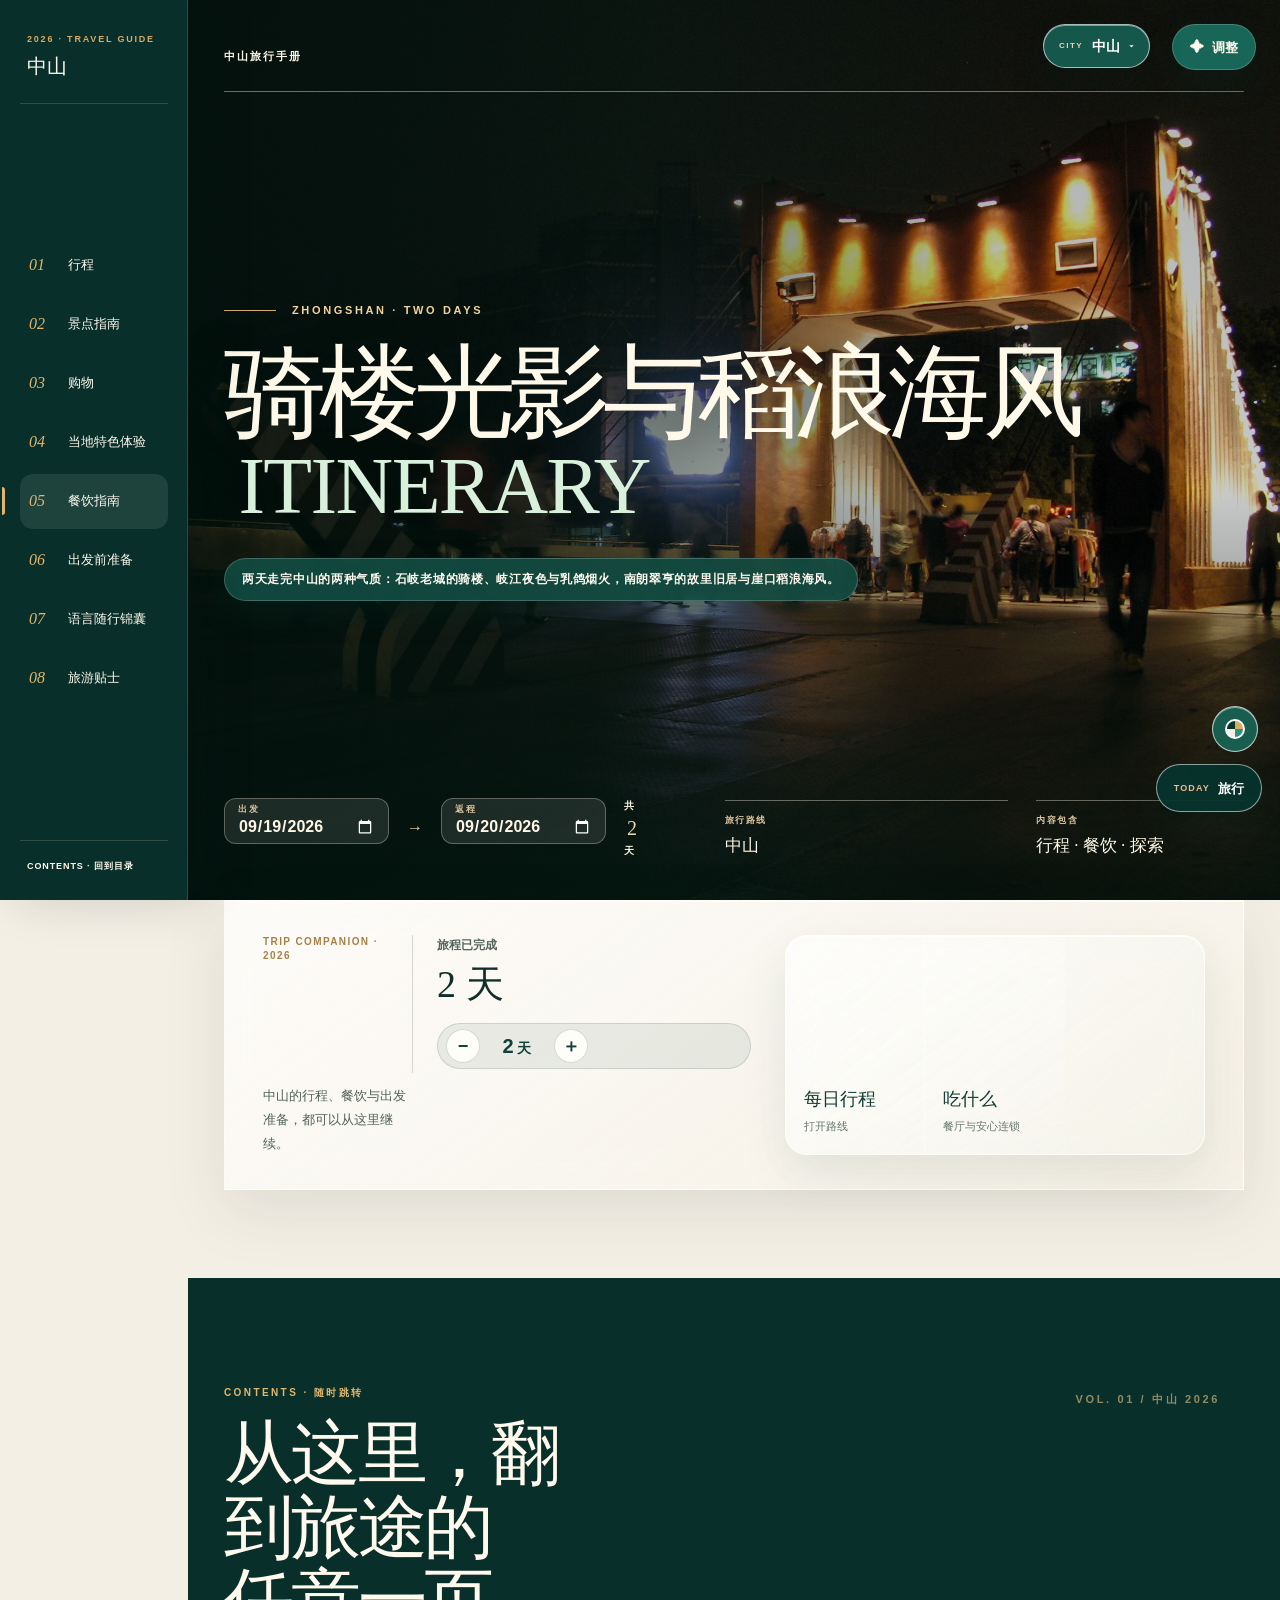
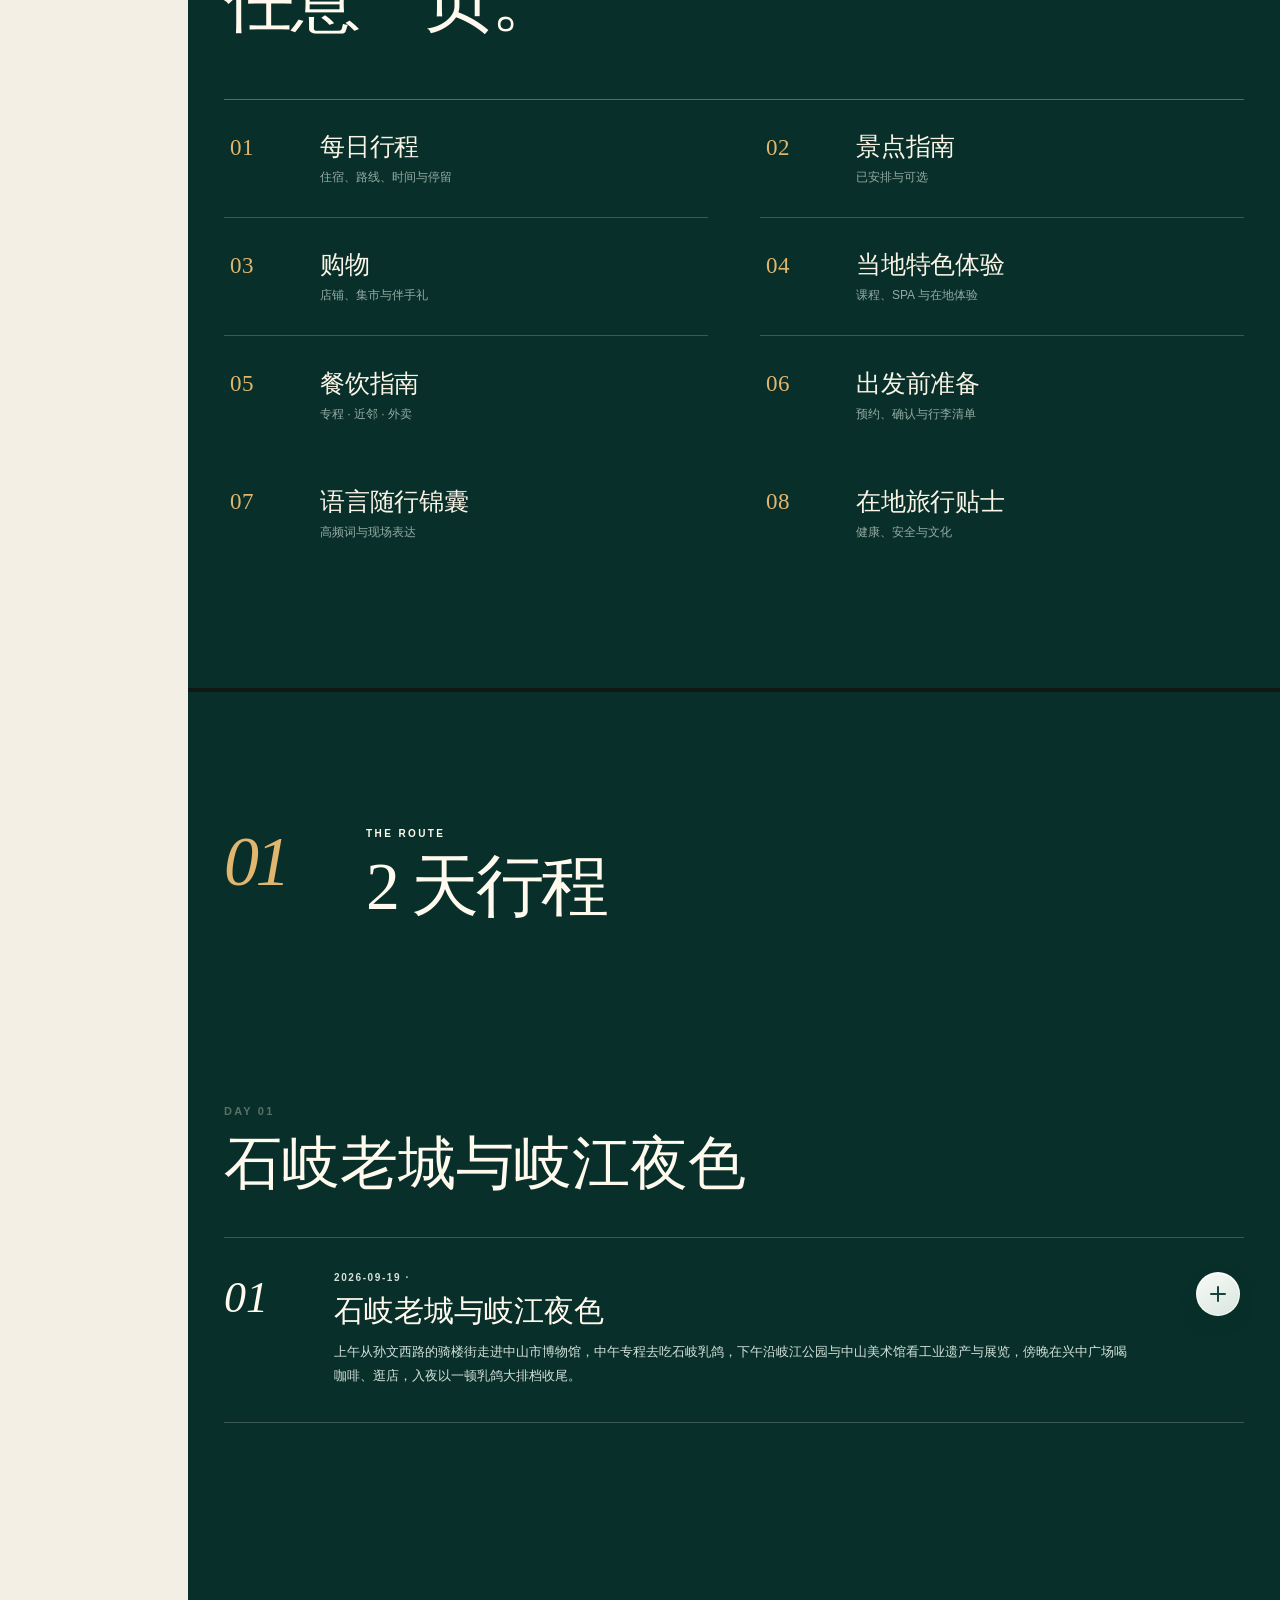
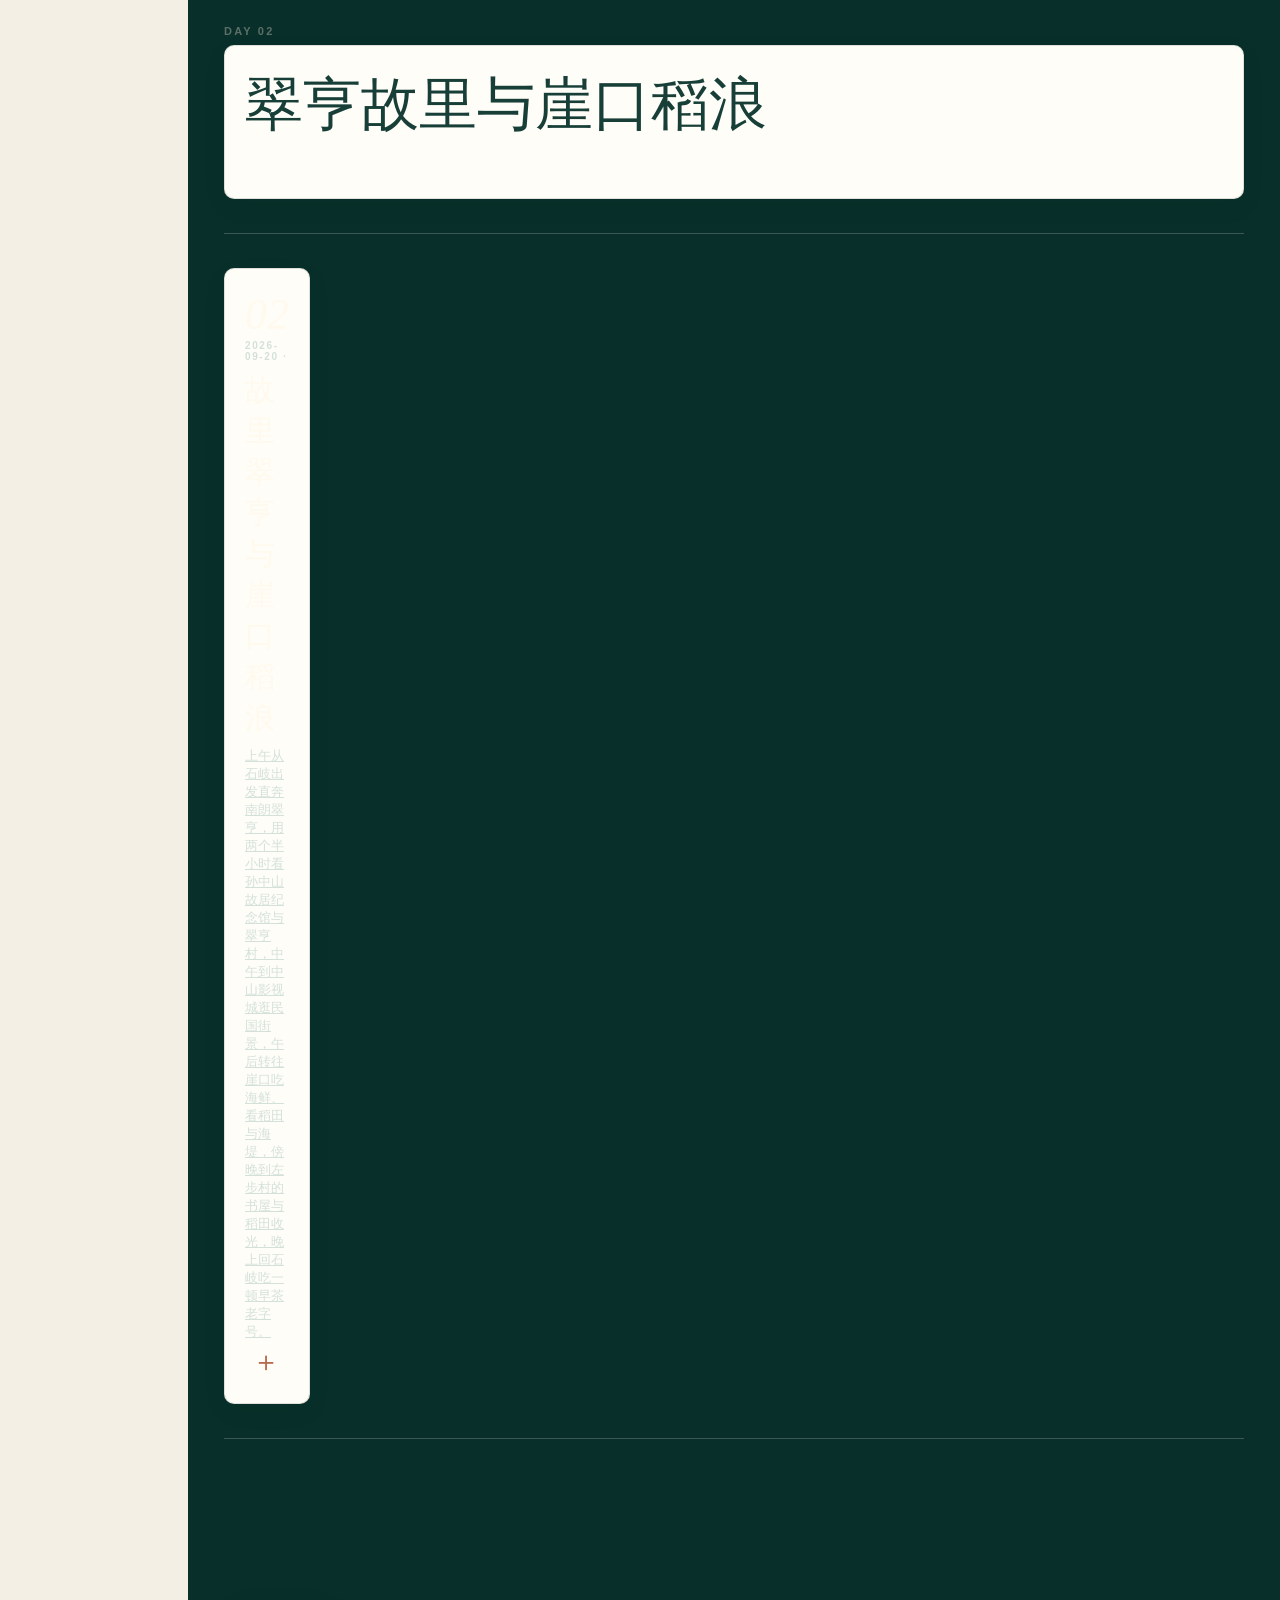
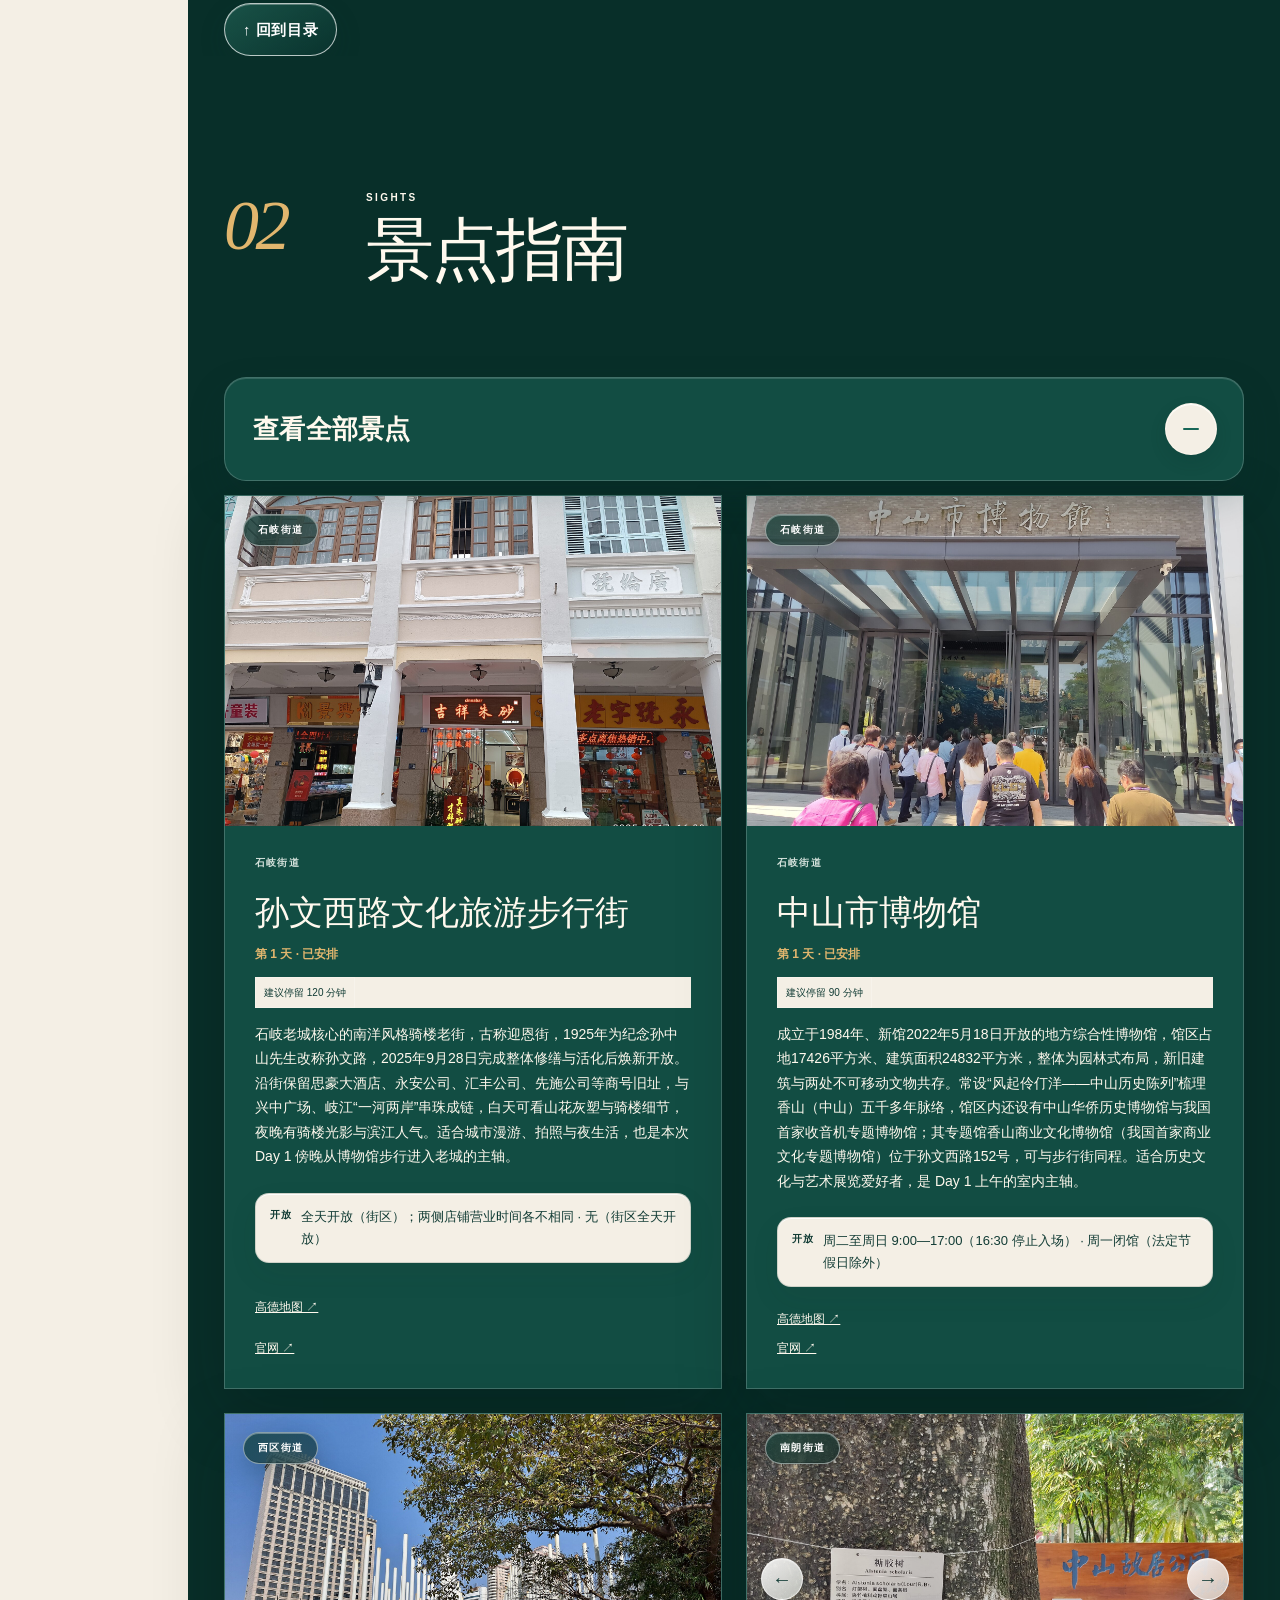
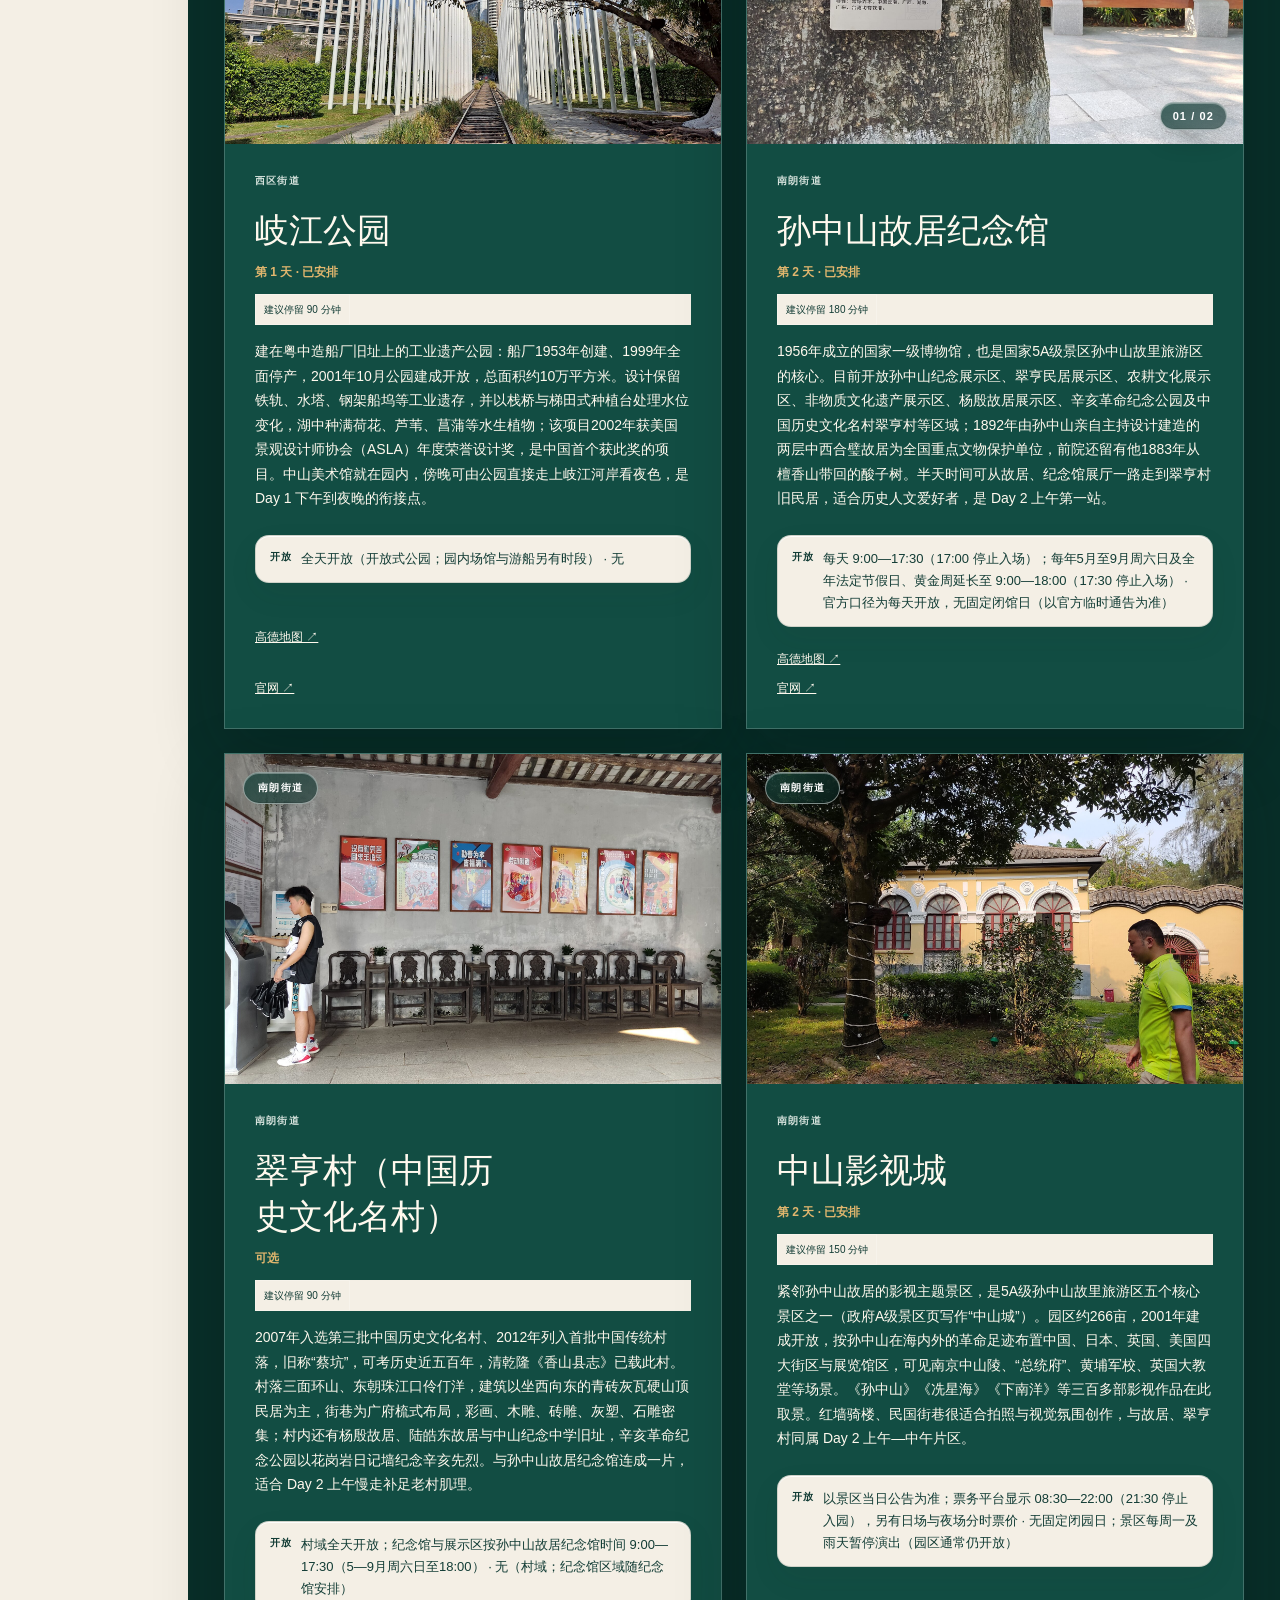
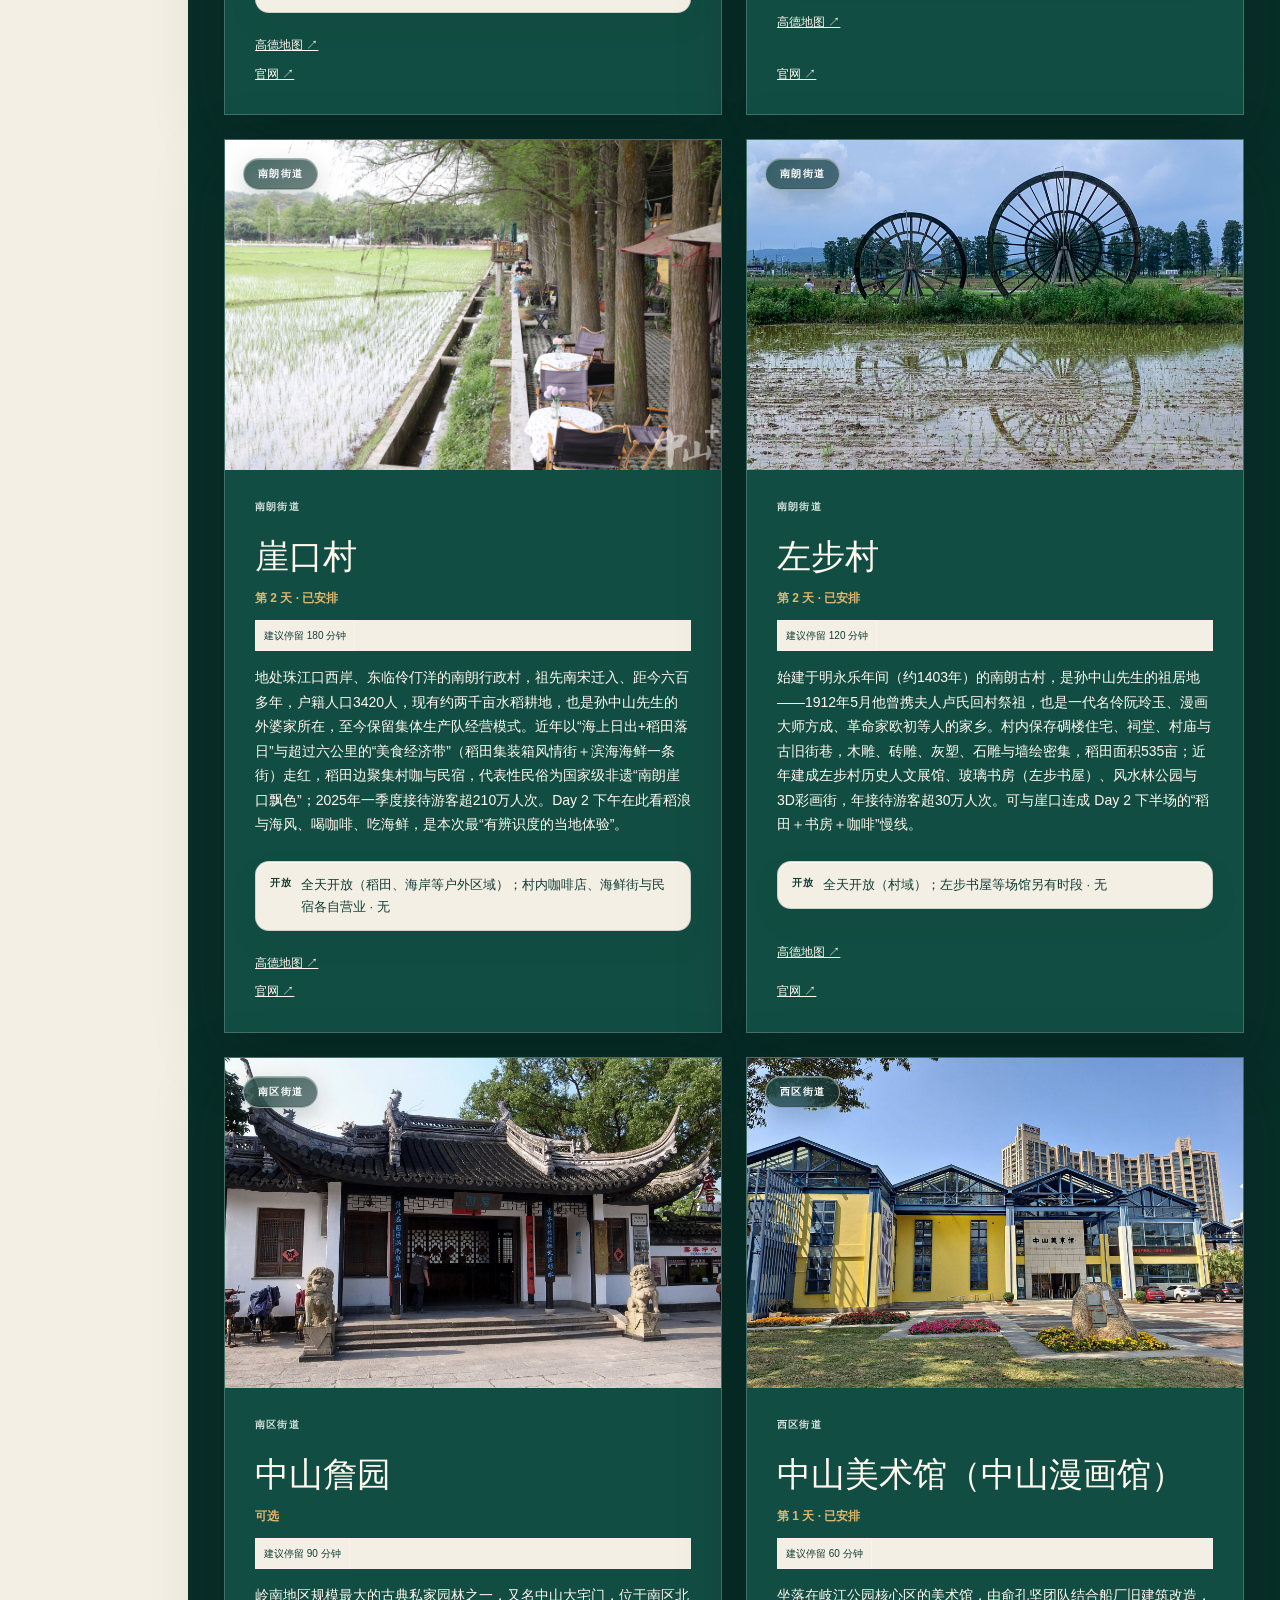
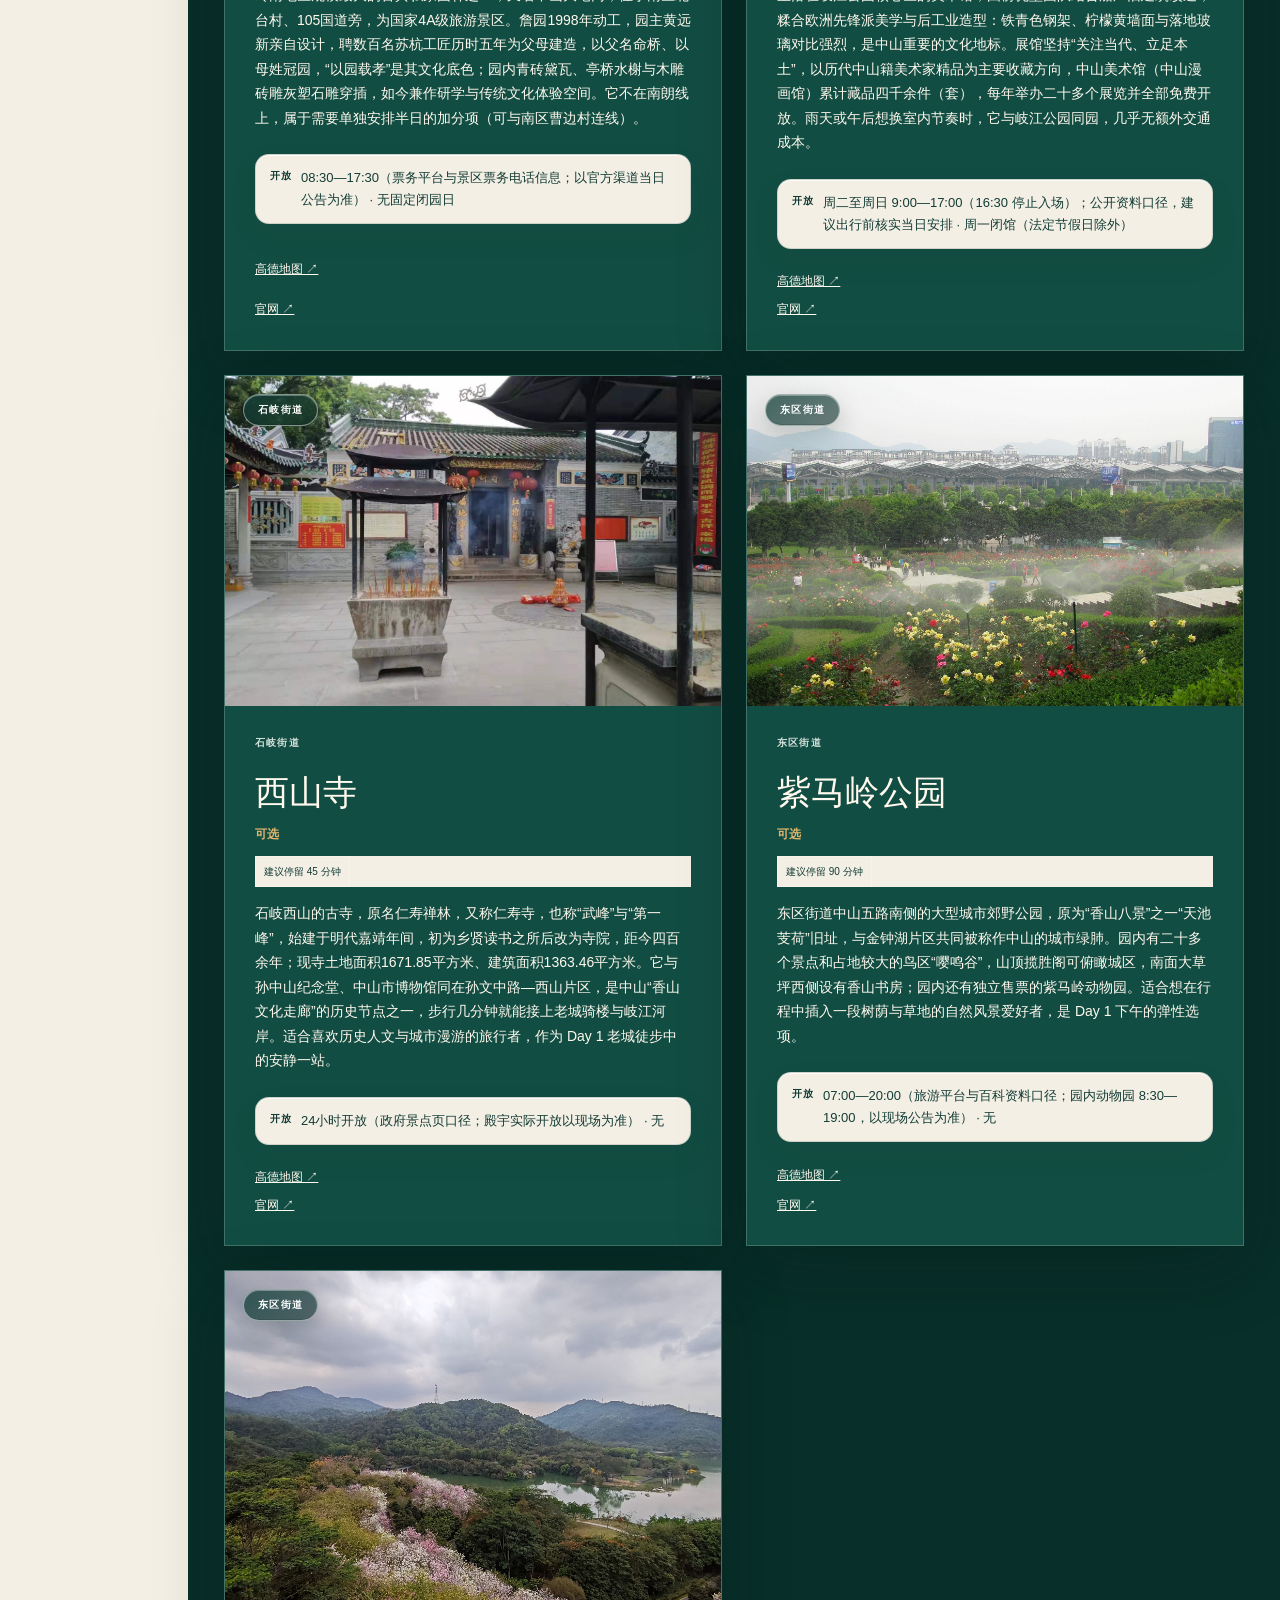
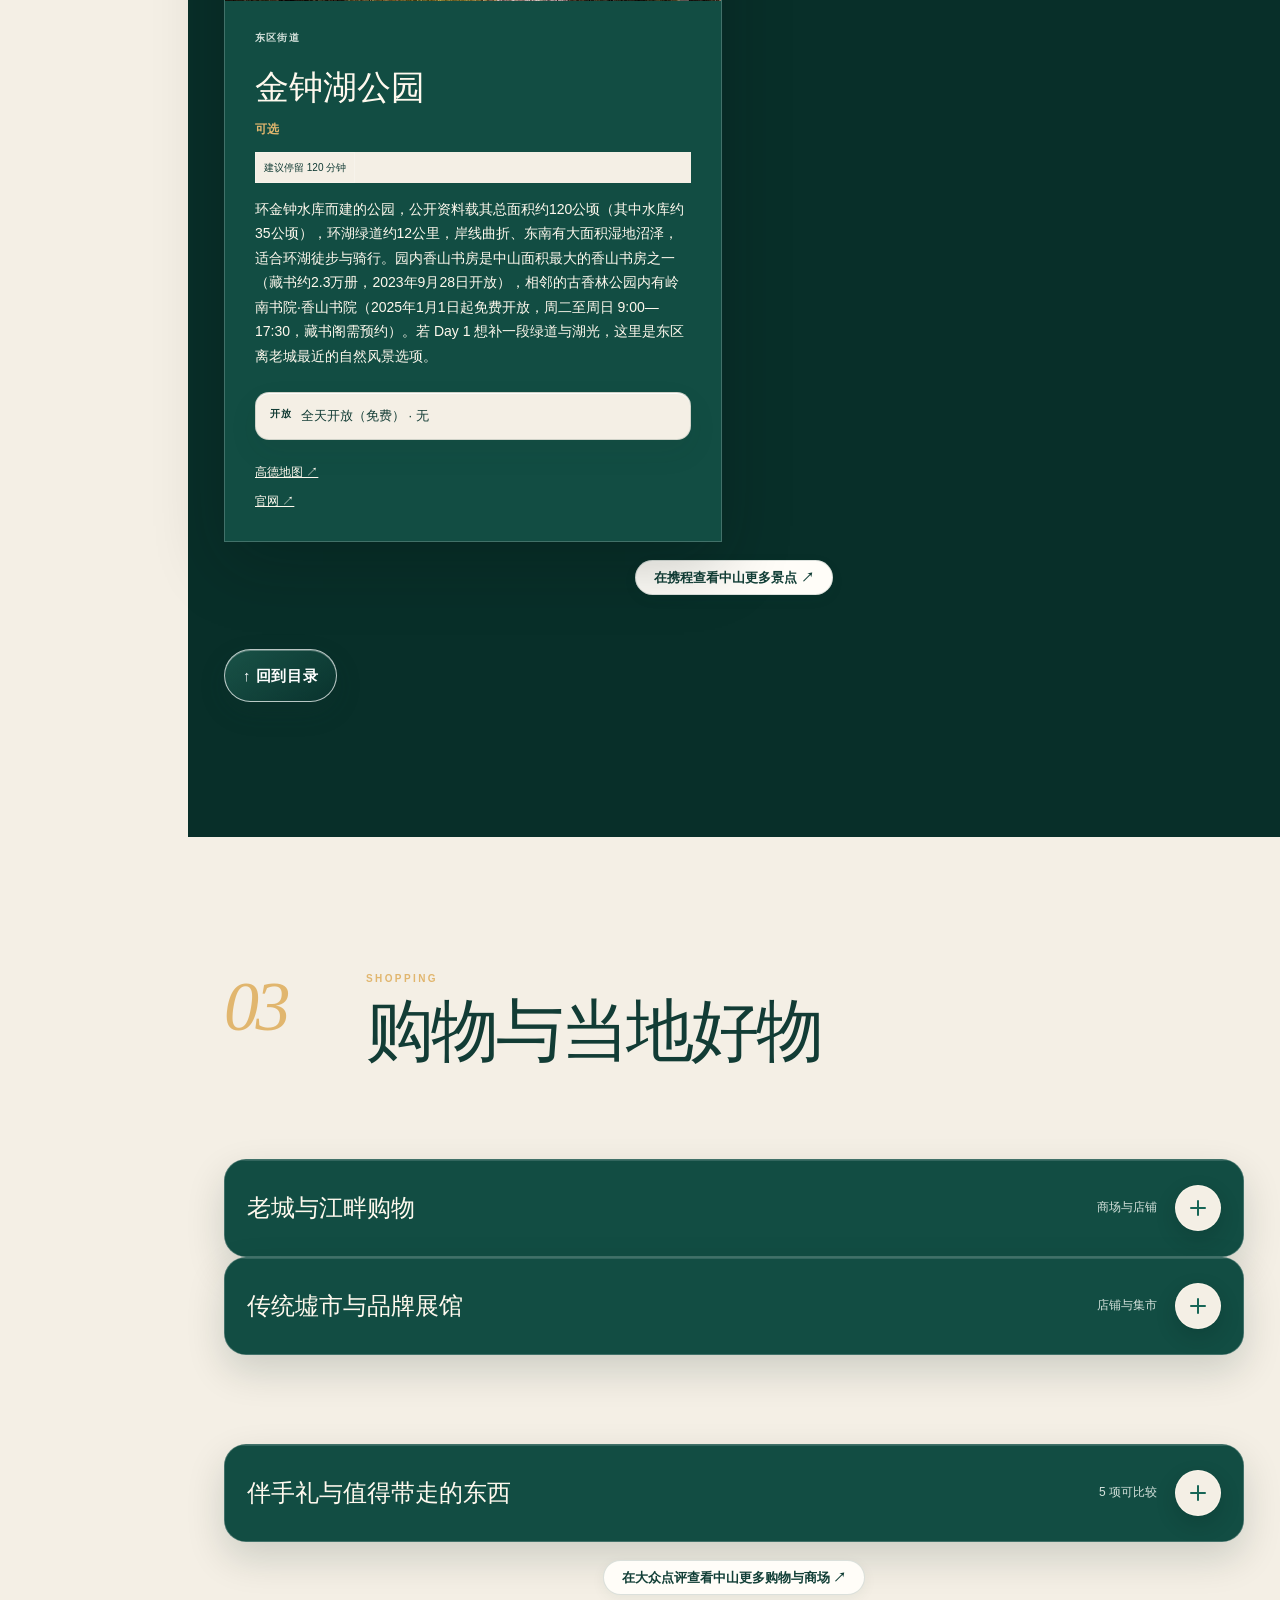
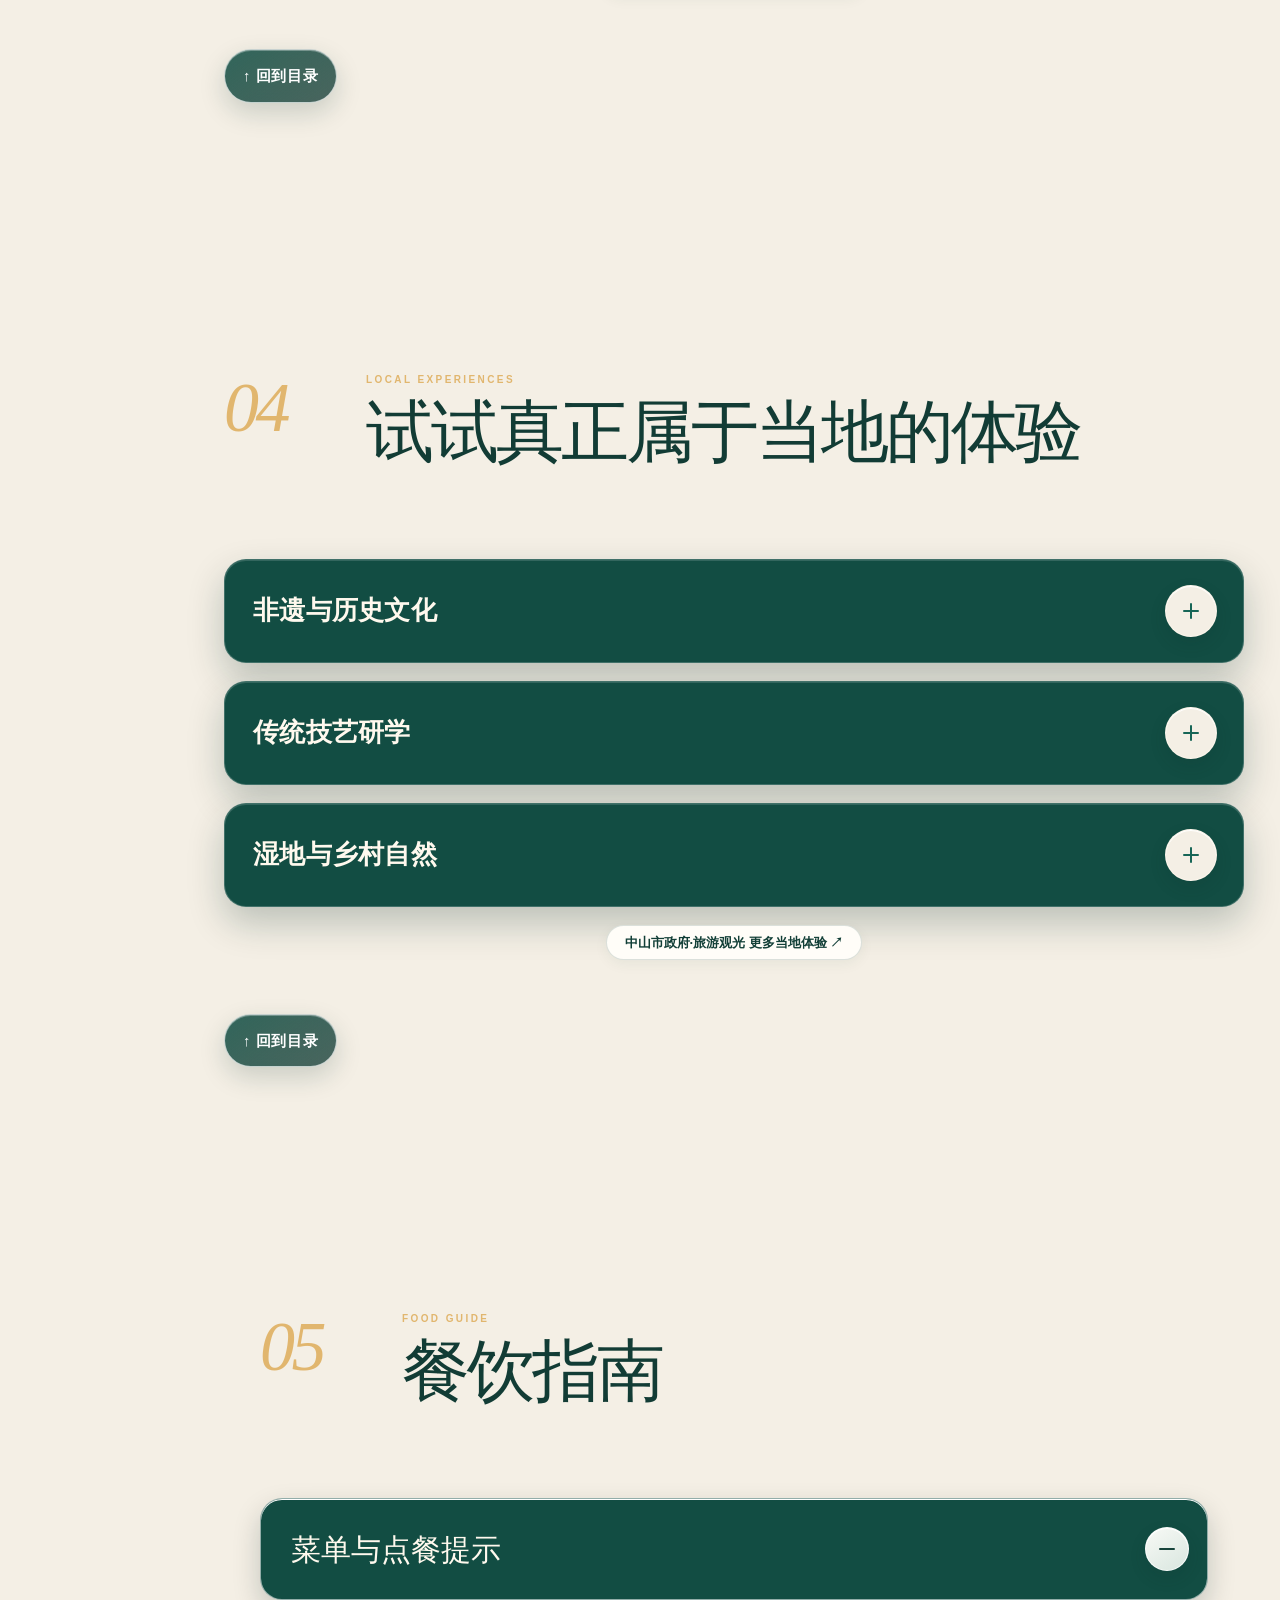
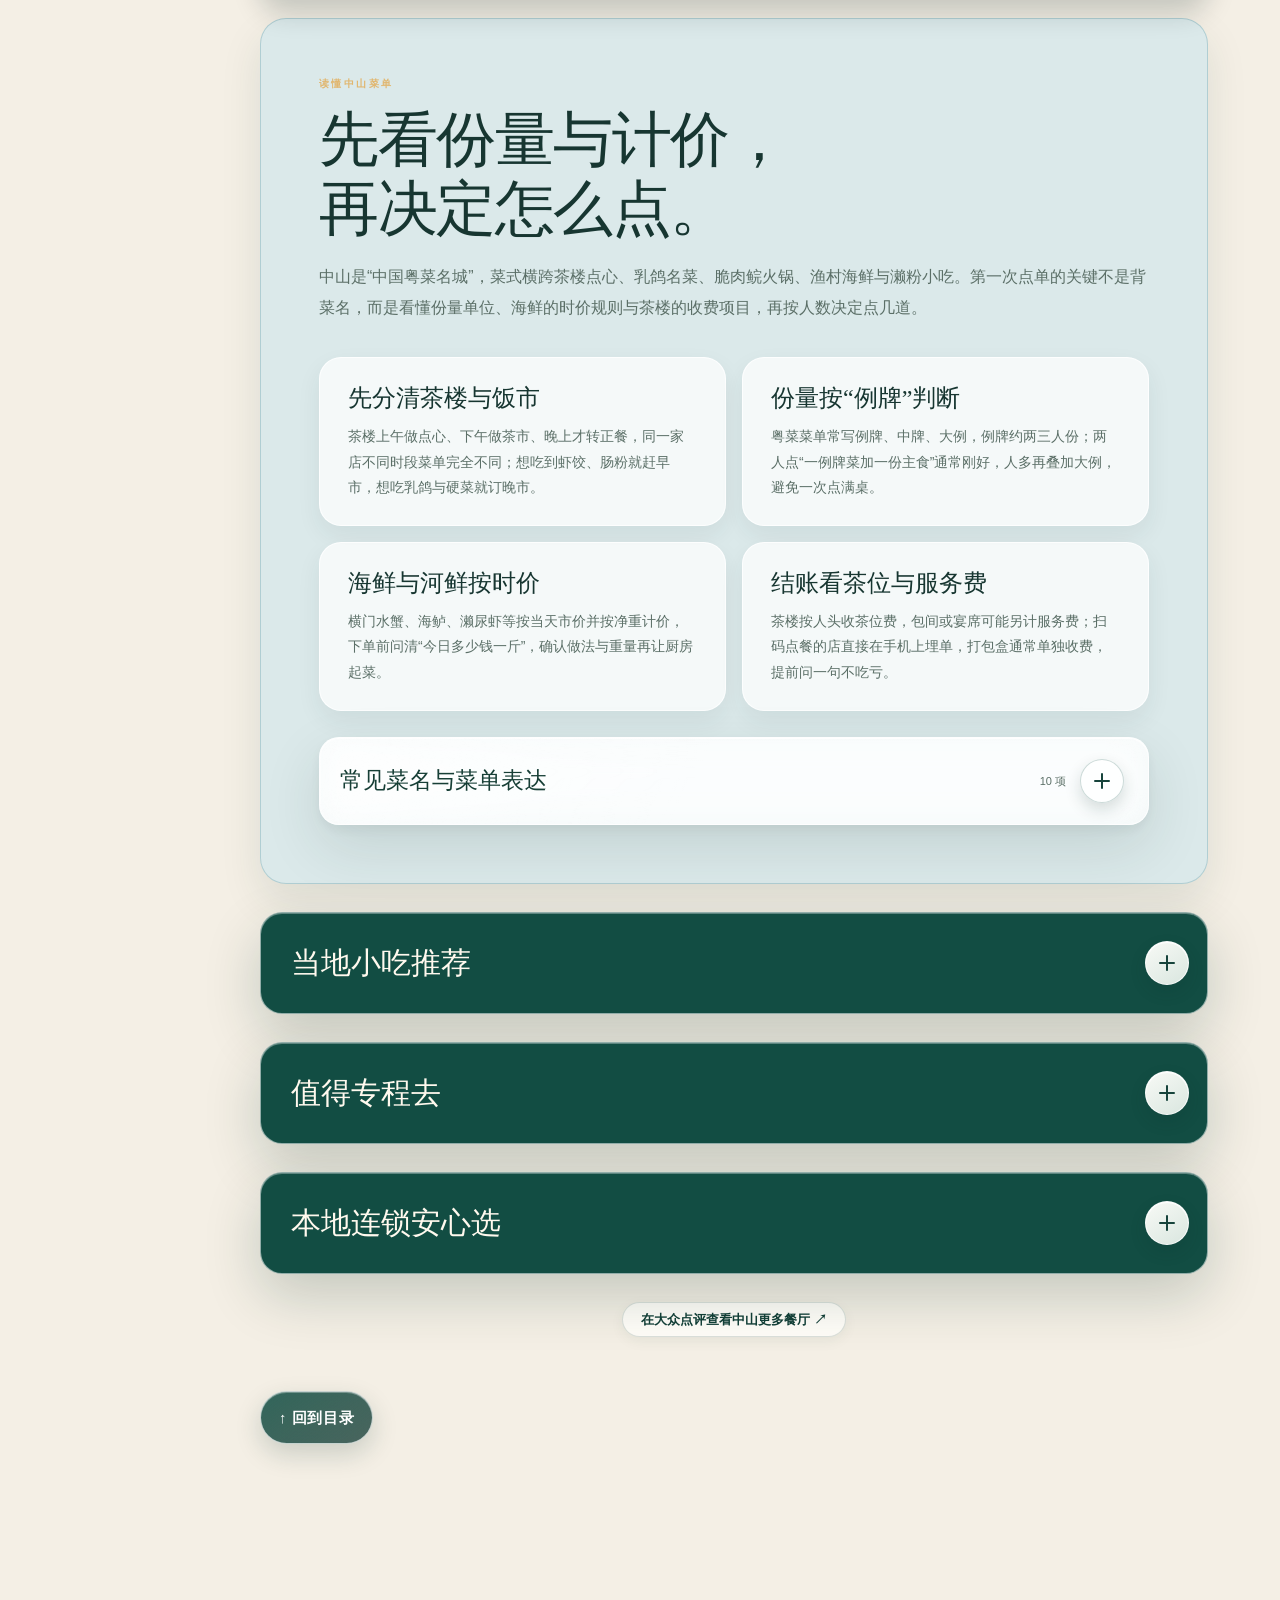
==== commit 86619bb4: "多城市旅行手册：新增深圳篇（VOL.02），高德地图全站替换与城市级状态隔离 - 城市系统：city-config.js 单一配置源、城市切换器（CITY 按钮 / ?city= 参数、每城独立页面）" ====
--- a/index.html
+++ b/index.html
@@ -1,22 +1,28 @@
-<!doctype html>
-<!DOCTYPE html><html lang="zh-CN" data-page-node-id="us2MLF18GISn1oFKfTohzZ"><head data-page-node-id="sPMBqO0lOswKg53py0zS9o"><meta charSet="utf-8" data-page-node-id="8tvlE58ERCGySGtuBEVAf0"/><meta name="viewport" content="width=device-width, initial-scale=1" data-page-node-id="FtpcCZq36R6h90t6143EoT"/><title>中山旅行手册 · 2026</title><meta name="description" content="两天走完中山的两种气质：石岐老城的骑楼、岐江夜色与乳鸽烟火，南朗翠亨的故里旧居与崖口稻浪海风。" data-page-node-id="Tb5rRWyte5WA97y37idV4P"/><link rel="stylesheet" href="better-interface.css?v=20260822-3" data-page-node-id="WUamqJiYBwmEyESOaPbBOx"/><link rel="stylesheet" href="desktop-rail.css?v=20260815-2" data-page-node-id="BpRmg8Zk7TsdJbNU9z9nx4"/><style id="desktop-rail-critical">.desktop-chapter-rail{display:none}@media(min-width:1180px){body{--desktop-rail-width:176px}body>main{margin-left:176px;width:calc(100% - 176px)}.desktop-chapter-rail{position:fixed;inset:0 auto 0 0;z-index:120;width:176px;display:flex;flex-direction:column;padding:28px 18px 24px;color:#f5efe1;background:linear-gradient(180deg,#082e29,#0a3a33 55%,#062722);box-shadow:inset -1px 0 rgba(231,214,176,.16),18px 0 46px rgba(0,24,20,.16)}.desktop-chapter-rail__brand{display:block;padding:3px 7px 24px;border-bottom:1px solid rgba(231,214,176,.18)}.desktop-chapter-rail__brand small{display:block;color:#d9aa62;font:700 9px/1.4 Arial,sans-serif;letter-spacing:.2em}.desktop-chapter-rail__brand strong{display:block;margin-top:8px;font:500 19px/1.25 Georgia,serif}.desktop-chapter-rail nav{display:grid;gap:4px;margin:auto 0;padding:20px 0}.desktop-chapter-rail nav a{display:grid;grid-template-columns:28px 1fr;align-items:center;gap:9px;min-height:53px;padding:7px 8px;border-radius:13px;color:rgba(241,239,227,.72)}.desktop-chapter-rail nav a b{color:#d9aa62;font:italic 500 15px/1 Georgia,serif}.desktop-chapter-rail nav a span{font:500 12px/1.3 "Microsoft YaHei",sans-serif;white-space:nowrap}.desktop-chapter-rail nav a.is-active{color:#fff;background:rgba(255,255,255,.09)}.desktop-chapter-rail__foot{padding:18px 7px 2px;border-top:1px solid rgba(231,214,176,.18);color:#eee2c8;font:600 9px/1.6 Arial,sans-serif;letter-spacing:.1em}}</style>
-<style>/*! tailwindcss v4.2.1 | MIT License | https://tailwindcss.com */
-@layer theme{:root,:host{--font-sans:ui-sans-serif, system-ui, sans-serif, "Apple Color Emoji", "Segoe UI Emoji", "Segoe UI Symbol", "Noto Color Emoji";--font-mono:ui-monospace, SFMono-Regular, Menlo, Monaco, Consolas, "Liberation Mono", "Courier New", monospace;--spacing:.25rem;--default-font-family:var(--font-sans);--default-mono-font-family:var(--font-mono)}}@layer base{*,:after,:before,::backdrop{box-sizing:border-box;border:0 solid;margin:0;padding:0}::file-selector-button{box-sizing:border-box;border:0 solid;margin:0;padding:0}html,:host{-webkit-text-size-adjust:100%;tab-size:4;line-height:1.5;font-family:var(--default-font-family,ui-sans-serif, system-ui, sans-serif, "Apple Color Emoji", "Segoe UI Emoji", "Segoe UI Symbol", "Noto Color Emoji");font-feature-settings:var(--default-font-feature-settings,normal);font-variation-settings:var(--default-font-variation-settings,normal);-webkit-tap-highlight-color:transparent}hr{height:0;color:inherit;border-top-width:1px}abbr:where([title]){-webkit-text-decoration:underline dotted;text-decoration:underline dotted}h1,h2,h3,h4,h5,h6{font-size:inherit;font-weight:inherit}a{color:inherit;-webkit-text-decoration:inherit;-webkit-text-decoration:inherit;-webkit-text-decoration:inherit;-webkit-text-decoration:inherit;text-decoration:inherit}b,strong{font-weight:bolder}code,kbd,samp,pre{font-family:var(--default-mono-font-family,ui-monospace, SFMono-Regular, Menlo, Monaco, Consolas, "Liberation Mono", "Courier New", monospace);font-feature-settings:var(--default-mono-font-feature-settings,normal);font-variation-settings:var(--default-mono-font-variation-settings,normal);font-size:1em}small{font-size:80%}sub,sup{vertical-align:baseline;font-size:75%;line-height:0;position:relative}sub{bottom:-.25em}sup{top:-.5em}table{text-indent:0;border-color:inherit;border-collapse:collapse}:-moz-focusring{outline:auto}progress{vertical-align:baseline}summary{display:list-item}ol,ul,menu{list-style:none}img,svg,video,canvas,audio,iframe,embed,object{vertical-align:middle;display:block}img,video{max-width:100%;height:auto}button,input,select,optgroup,textarea{font:inherit;font-feature-settings:inherit;font-variation-settings:inherit;letter-spacing:inherit;color:inherit;opacity:1;background-color:#0000;border-radius:0}::file-selector-button{font:inherit;font-feature-settings:inherit;font-variation-settings:inherit;letter-spacing:inherit;color:inherit;opacity:1;background-color:#0000;border-radius:0}:where(select:is([multiple],[size])) optgroup{font-weight:bolder}:where(select:is([multiple],[size])) optgroup option{padding-inline-start:20px}::file-selector-button{margin-inline-end:4px}::placeholder{opacity:1}@supports (not ((-webkit-appearance:-apple-pay-button))) or (contain-intrinsic-size:1px){::placeholder{color:currentColor}@supports (color:color-mix(in lab, red, red)){::placeholder{color:color-mix(in oklab, currentcolor 50%, transparent)}}}textarea{resize:vertical}::-webkit-search-decoration{-webkit-appearance:none}::-webkit-date-and-time-value{min-height:1lh;text-align:inherit}::-webkit-datetime-edit{display:inline-flex}::-webkit-datetime-edit-fields-wrapper{padding:0}::-webkit-datetime-edit{padding-block:0}::-webkit-datetime-edit-year-field{padding-block:0}::-webkit-datetime-edit-month-field{padding-block:0}::-webkit-datetime-edit-day-field{padding-block:0}::-webkit-datetime-edit-hour-field{padding-block:0}::-webkit-datetime-edit-minute-field{padding-block:0}::-webkit-datetime-edit-second-field{padding-block:0}::-webkit-datetime-edit-millisecond-field{padding-block:0}::-webkit-datetime-edit-meridiem-field{padding-block:0}::-webkit-calendar-picker-indicator{line-height:1}:-moz-ui-invalid{box-shadow:none}button,input:where([type=button],[type=reset],[type=submit]){appearance:button}::file-selector-button{appearance:button}::-webkit-inner-spin-button{height:auto}::-webkit-outer-spin-button{height:auto}[hidden]:where(:not([hidden=until-found])){display:none!important}}@layer components;@layer utilities{.relative{position:relative}.start{inset-inline-start:var(--spacing)}.end{inset-inline-end:var(--spacing)}.container{width:100%}@media (width>=40rem){.container{max-width:40rem}}@media (width>=48rem){.container{max-width:48rem}}@media (width>=64rem){.container{max-width:64rem}}@media (width>=80rem){.container{max-width:80rem}}@media (width>=96rem){.container{max-width:96rem}}.contents{display:contents}.table{display:table}}:root{--jungle:#173f36;--deep:#0c2e2c;--sea:#197e8f;--lagoon:#a8d8d3;--sand:#e8d8b6;--limestone:#f6f0e4;--terracotta:#bd6246;--ink:#21332e;--muted:#697b74;--white:#fffdf8}*{box-sizing:border-box}html{scroll-behavior:smooth}body{background:var(--white);color:var(--ink);margin:0;font-family:Microsoft YaHei,PingFang SC,Noto Sans CJK SC,Arial,sans-serif;line-height:1.75}a{color:inherit;text-decoration:none}.shell{width:min(1160px,100% - 48px);margin:auto}.eyebrow{letter-spacing:.2em;text-transform:uppercase;margin:0 0 10px;font:700 11px/1.3 Arial,sans-serif}.section-no{color:var(--terracotta);opacity:.78;font:500 62px/1 Georgia,serif}h1,h2,h3,p{margin-top:0}h2{letter-spacing:-.03em;margin:0 0 18px;font:500 clamp(34px,5vw,64px)/1.12 Georgia,Songti SC,serif}h3{line-height:1.35}.hero{color:#f8f1df;background:radial-gradient(circle at 78% 42%,#2a7269 0 12%,#0000 36%),linear-gradient(125deg,#0b2927 0%,#174a3e 48%,#1b6971 100%);min-height:760px;position:relative;overflow:hidden}.hero:before{content:"";background:linear-gradient(115deg,#0000 48%,#ffffff0f 48.3% 48.8%,#0000 49.1%),repeating-linear-gradient(100deg,#0000 0 70px,#ffffff05 71px 72px);position:absolute;inset:0}.nav{z-index:2;border-bottom:1px solid #ffffff2e;justify-content:space-between;align-items:center;height:92px;display:flex;position:relative}.brand{letter-spacing:.22em;font:700 12px Arial}.navlinks{gap:28px;font-size:13px;display:flex}.hero-inner{z-index:2;padding:118px 0 100px;position:relative}.hero h1{letter-spacing:-.055em;max-width:820px;margin:0 0 34px;font:500 clamp(52px,8vw,102px)/1.02 Georgia,Songti SC,serif}.lede{color:#dce9df;max-width:650px;font-size:17px;line-height:1.9}.hero-notes{flex-wrap:wrap;gap:12px;margin-top:44px;display:flex}.hero-notes span{border:1px solid #ffffff59;border-radius:99px;padding:8px 15px;font-size:12px}.sun-disc{background:var(--terracotta);border-radius:50%;width:330px;height:330px;position:absolute;bottom:-120px;right:-80px;box-shadow:0 0 100px #e28b5c38}.flight-band{background:var(--limestone);padding:90px 0}.flight-grid{grid-template-columns:1fr 1.25fr;align-items:start;gap:22px 70px;display:grid}.flight-card{background:var(--white);border-left:5px solid var(--sea);grid-template-columns:100px 1fr 32px 1fr;align-items:center;gap:15px;padding:24px;display:grid;box-shadow:0 12px 35px #19372f14}.flight-card b{color:var(--terracotta);font:700 20px Arial}.flight-card small,.flight-card span{color:var(--muted);font-size:11px;display:block}.flight-card strong{font:500 25px Georgia,serif}.flight-card i{color:var(--sea);font-style:normal}.fineprint{color:var(--muted);grid-column:2;margin:4px 0 0;font-size:12px}.section{padding:110px 0}.section-heading{grid-template-columns:105px 1fr;align-items:start;margin-bottom:60px;display:grid}.section-heading>div>p:last-child{color:var(--muted);max-width:680px}.days{border-top:1px solid #cbd6d0}.day{border-bottom:1px solid #d8dfda;grid-template-columns:90px 1fr;gap:35px;padding:34px 20px 34px 0;display:grid;position:relative}.day:after{content:"";background:var(--jungle);transform-origin:top;width:7px;height:100%;transition:all .35s;position:absolute;top:0;right:0;transform:scaleY(0)}.day:hover:after{transform:scaleY(1)}.day-index{color:#a8b7af;font:italic 34px Georgia}.day h3{margin:0 0 9px;font:500 25px Georgia,Songti SC,serif}.day p:last-child{color:#55665f;max-width:800px;margin:0}.day.coast .eyebrow{color:var(--sea)}.day.ubud .eyebrow{color:var(--jungle)}.day.penida .eyebrow{color:var(--terracotta)}.penida-section{background:var(--deep);color:#edf5ef;padding:110px 0}.section-heading.light .section-no{color:#eb9776}.section-heading.light p:last-child{color:#a9c3bb}.penida-timeline{border-left:1px solid #5d7f78;max-width:850px;margin-left:105px}.penida-stop{grid-template-columns:120px 1fr;gap:30px;padding:0 0 30px 38px;display:grid;position:relative}.penida-stop:before{content:"";background:var(--terracotta);border-radius:50%;width:13px;height:13px;position:absolute;top:8px;left:-7px;box-shadow:0 0 0 7px #bd624626}.penida-stop time{color:#f0c592;font:500 27px Georgia}.penida-stop h3{margin:0 0 4px;font:500 21px Georgia,Songti SC,serif}.penida-stop p{color:#a9c3bb;margin:0}.penida-note{color:#dce9df;border-left:4px solid var(--terracotta);background:#16463f;max-width:850px;margin:22px 0 0 105px;padding:20px 24px}.restaurant-grid{grid-template-columns:repeat(2,1fr);gap:28px;display:grid}.restaurant{background:var(--limestone);overflow:hidden}.photo{height:310px;position:relative;overflow:hidden}.photo img{object-fit:cover;width:100%;height:100%;transition:transform .7s}.restaurant:hover .photo img{transform:scale(1.035)}.photo span{color:#fff;letter-spacing:.15em;text-transform:uppercase;background:#0c2e2ce0;padding:7px 12px;font:700 10px Arial;position:absolute;top:18px;left:18px}.restaurant-top{justify-content:space-between;align-items:start;gap:15px;display:flex}.restaurant-top h3{margin:0;font:500 28px Georgia,serif}.restaurant-top b{color:var(--terracotta);white-space:nowrap;font-size:13px}.cuisine{color:var(--sea);font-size:13px;font-weight:700}.restaurant-foot{border-top:1px solid #d4c7ab;justify-content:space-between;gap:15px;margin-top:18px;padding-top:16px;font-size:12px;display:flex}.restaurant-foot a{color:var(--muted);text-decoration:underline}.words-section{background:var(--limestone);padding:110px 0}.vocab-grid{grid-template-columns:repeat(5,1fr);gap:16px;display:grid}.vocab{background:var(--white);padding:22px}.vocab h3{color:var(--terracotta);border-bottom:1px solid #dccdaa;padding-bottom:10px;font:500 20px Georgia,Songti SC,serif}.vocab div{border-bottom:1px dotted #d8d2c5;justify-content:space-between;gap:8px;padding:8px 0;font-size:12px;display:flex}.vocab b{color:var(--jungle);font-family:Arial}.vocab span{color:var(--muted)}.quick-phrases{flex-wrap:wrap;gap:10px;margin-top:28px;display:flex}.quick-phrases span{background:var(--jungle);color:#fff;border-radius:99px;padding:10px 15px;font:700 12px Arial}.quick-phrases em{color:#cfe0d8;margin-left:6px;font:12px Microsoft YaHei}footer{color:#e5eee7;background:#071f1e;padding:90px 0}footer .shell{justify-content:space-between;align-items:end;display:flex}footer p{margin:0;font:500 32px/1.5 Georgia,Songti SC,serif}footer a{color:#a8c0b8;font-size:12px}@media (width<=850px){.shell{width:min(100% - 32px,680px)}.hero{min-height:690px}.navlinks{gap:16px}.hero-inner{padding-top:90px}.hero h1{font-size:55px}.flight-grid{grid-template-columns:1fr}.flight-grid>div:first-child{grid-row:auto}.fineprint{grid-column:1}.section{padding:78px 0}.section-heading{grid-template-columns:68px 1fr}.section-no{font-size:45px}.restaurant-grid{grid-template-columns:1fr}.photo{height:300px}.vocab-grid{grid-template-columns:repeat(2,1fr)}.penida-timeline,.penida-note{margin-left:0}.flight-grid h2{font-size:40px}}@media (width<=560px){.shell{width:calc(100% - 28px)}.nav{height:72px}.navlinks a:nth-child(2){display:none}.hero{min-height:650px}.hero h1{font-size:45px}.lede{font-size:15px}.hero-notes{margin-top:30px}.flight-band{padding:65px 0}.flight-card{grid-template-columns:70px 1fr 18px 1fr;gap:8px;padding:18px}.flight-card strong{font-size:20px}.flight-card b{font-size:16px}.section-heading{grid-template-columns:1fr;gap:14px}.section-no{font-size:38px}h2{font-size:39px}.day{grid-template-columns:48px 1fr;gap:12px;padding-right:0}.day h3{font-size:22px}.penida-section{padding:78px 0}.penida-stop{grid-template-columns:75px 1fr;gap:12px;padding-left:25px}.penida-stop time{font-size:21px}.photo{height:240px}.restaurant-body{padding:21px}.restaurant-top h3{font-size:24px}.restaurant-foot{flex-direction:column}.vocab-grid{grid-template-columns:1fr}.quick-phrases span{width:100%}footer .shell{display:block}footer p{margin-bottom:30px;font-size:26px}}.route-section{background:#f8f4e9;padding:110px 0 0}.journey-label{letter-spacing:.2em;font:700 11px Arial}.journey-block>h3{margin:8px 0 34px;font:500 42px Georgia,Songti SC,serif}.jungle-block{color:#edf5e9;background:linear-gradient(135deg,#143d33,#2c6657)}.sea-block{color:#effafb;background:linear-gradient(135deg,#116a7b,#69b8bd)}.journey-block .days{border-top:1px solid #ffffff4d}.journey-block .day{border-bottom:1px solid #ffffff47;padding:0;display:block}.journey-block .day:after{display:none}.day summary{cursor:pointer;grid-template-columns:78px 1fr 34px;align-items:start;gap:24px;padding:30px 0;list-style:none;display:grid}.day summary::-webkit-details-marker{display:none}.day summary .day-index{color:#ffffffa6;font:italic 36px Georgia}.day summary small{letter-spacing:.16em;opacity:.72;margin-bottom:8px;font:700 10px Arial;display:block}.day summary b{margin-bottom:8px;font:500 25px Georgia,Songti SC,serif;display:block}.day summary em{opacity:.82;max-width:800px;font-size:13px;font-style:normal;display:block}.day summary i{font:300 28px Arial;transition:all .25s}.day[open] summary i{transform:rotate(45deg)}.day-detail{background:#ffffff1f;border-left:3px solid #f0aa83;grid-template-columns:70px 1fr;gap:8px 18px;margin:0 0 32px 102px;padding:25px 30px;display:grid}.day-detail strong{color:#ffe0b5;font-size:12px}.day-detail p,.day-detail p:last-child{color:inherit;opacity:.94;margin:0 0 10px;font-size:14px}.photo-strip{scroll-snap-type:x mandatory;scrollbar-width:none;height:310px;display:flex;overflow-x:auto}.photo-strip::-webkit-scrollbar{display:none}.photo-strip figure{scroll-snap-align:start;flex:0 0 100%;height:100%;margin:0;position:relative}.photo-strip img{object-fit:cover;width:100%;height:100%}.photo-strip span{color:#fff;letter-spacing:.15em;background:#0c2e2ce0;padding:7px 12px;font:700 10px Arial;position:absolute;top:18px;left:18px}.swipe-hint{color:#d7e9e2;letter-spacing:.12em;background:#173f36;justify-content:space-between;padding:8px 18px;font-size:10px;display:flex}.distance{grid-template-columns:1fr 1fr;gap:10px;margin:18px 0;display:grid}.distance span{color:var(--muted);background:#fffaf0;padding:12px;font-size:11px}.distance b{color:var(--jungle);margin-bottom:2px;display:block}.restaurant-actions{flex-wrap:wrap;gap:10px;display:flex}.restaurant-actions a{color:var(--muted);font-size:11px;text-decoration:underline}.restaurant-actions .map-link{background:var(--sea);color:#fff;border-radius:2px;padding:9px 12px;text-decoration:none}.restaurant-foot span{color:var(--muted);font-size:10px}@media (width<=850px){.journey-block{margin:0 -16px;padding:58px 28px 70px}.photo-strip{height:290px}}@media (width<=560px){body{font-size:14px}.route-section{padding-top:72px}.journey-block{margin:0 -14px;padding:48px 18px 58px}.journey-block>h3{font-size:33px}.day summary{grid-template-columns:52px 1fr 22px;gap:10px;padding:24px 0}.day summary .day-index{font-size:28px}.day summary b{font-size:21px}.day summary em{font-size:12px;line-height:1.65}.day-detail{grid-template-columns:48px 1fr;gap:6px 10px;margin:0 0 25px 62px;padding:18px 16px}.day-detail p{font-size:12px}.photo-strip{height:250px}.distance{grid-template-columns:1fr}.restaurant-actions{align-items:center}.restaurant-actions .map-link{text-align:center;flex:1;padding:11px}.restaurant-foot{flex-direction:row}.restaurant-grid{gap:18px}.restaurant{border-radius:4px}}.inline-penida{background:#072f3f52;margin:0 0 34px 102px;padding:30px}.inline-penida h4{margin:0 0 26px;font:500 28px Georgia,Songti SC,serif}.inline-penida .penida-timeline{border-left-color:#ffffff59;max-width:none;margin-left:0}.inline-penida .penida-stop h3{font-size:18px}.inline-penida .penida-stop p{color:#ffffffbf}.inline-penida .penida-note{background:#0a3c468c;margin:5px 0 0}@media (width<=560px){.inline-penida{margin:0 0 25px 62px;padding:20px 15px}.inline-penida h4{font-size:23px}.inline-penida .penida-stop{grid-template-columns:62px 1fr;padding-left:20px}.inline-penida .penida-stop time{font-size:18px}}.flight-grid>div:first-child{grid-row:span 3}.return-flight{border-left-color:var(--terracotta)}.return-flight b{color:var(--sea)}.gallery-wrap{position:relative}.gallery-arrow{width:42px;height:42px;color:var(--jungle);cursor:pointer;z-index:3;background:#fffdf8eb;border:0;border-radius:50%;font-size:20px;transition:all .2s;position:absolute;top:50%;transform:translateY(-50%);box-shadow:0 4px 18px #0003}.gallery-arrow:hover{background:#fff;transform:translateY(-50%)scale(1.06)}.gallery-arrow.prev{left:14px}.gallery-arrow.next{right:14px}.gallery-count{color:#fff;letter-spacing:.1em;z-index:2;background:#0c2e2cdb;padding:6px 10px;font:700 10px Arial;position:absolute;bottom:14px;right:16px}.phrase-title{margin:58px 0 22px}.phrase-title h3{margin:0;font:500 32px Georgia,Songti SC,serif}.phrase-grid{background:#d8cdb8;border:1px solid #d8cdb8;grid-template-columns:repeat(2,1fr);gap:1px;display:grid}.phrase-grid>div{background:var(--white);grid-template-columns:42px 1fr;gap:12px;padding:18px;display:grid}.phrase-grid>div>span{color:var(--terracotta);font:italic 18px Georgia}.phrase-grid p{margin:0}.phrase-grid b,.phrase-grid em{display:block}.phrase-grid b{color:var(--jungle);font:600 13px/1.5 Arial}.phrase-grid em{color:var(--muted);margin-top:4px;font-size:12px;font-style:normal}@media (width<=850px){.flight-grid>div:first-child{grid-row:auto}.phrase-grid{grid-template-columns:1fr}}@media (width<=560px){.gallery-arrow{width:38px;height:38px}.gallery-arrow.prev{left:9px}.gallery-arrow.next{right:9px}.phrase-grid>div{grid-template-columns:34px 1fr;padding:15px 12px}.phrase-title{margin-top:42px}.vocab-grid{gap:10px}}.stay-section{background:#eee5d2;padding:110px 0}.stay-section .section-no{letter-spacing:.16em;margin-top:16px;font:700 14px Arial}.hotel-card{background:var(--white);grid-template-columns:1.1fr .9fr;grid-template-areas:"visual copy""map map";margin-bottom:42px;display:grid;overflow:hidden;box-shadow:0 18px 55px #1f362f1a}.hotel-card.coast-hotel{grid-template-columns:.9fr 1.1fr;grid-template-areas:"copy visual""map map"}.hotel-visual{grid-area:visual;min-width:0}.hotel-copy{grid-area:copy;padding:48px}.hotel-copy h3{margin:0 0 5px;font:500 38px/1.15 Georgia,Songti SC,serif}.hotel-fullname{color:var(--sea);font-size:13px;font-weight:700}.hotel-copy dl{border-top:1px solid #d9d0bd;margin:24px 0}.hotel-copy dl div{border-bottom:1px solid #e2d9c7;grid-template-columns:62px 1fr;gap:12px;padding:10px 0;font-size:12px;display:grid}.hotel-copy dt{color:var(--terracotta);font-weight:700}.hotel-copy dd{color:var(--muted);margin:0}.hotel-links{gap:10px;margin:20px 0 10px;display:flex}.hotel-links a{background:var(--jungle);color:#fff;padding:10px 14px;font-size:11px}.coast-hotel .hotel-links a{background:var(--sea)}.hotel-copy small{color:var(--muted)}.hotel-map{filter:saturate(.78)contrast(.92);border:0;grid-area:map;width:100%;height:260px}@media (width<=850px){.hotel-card,.hotel-card.coast-hotel{grid-template-columns:1fr;grid-template-areas:"visual""copy""map"}.hotel-visual .photo-strip{min-height:360px}.hotel-copy{padding:34px}.hotel-map{height:230px}}@media (width<=560px){.stay-section{padding:72px 0}.hotel-visual .photo-strip{height:270px;min-height:270px}.hotel-copy{padding:26px 20px}.hotel-copy h3{font-size:30px}.hotel-links a{text-align:center;flex:1}.hotel-map{height:210px}.navlinks{gap:12px}.navlinks a:nth-child(2){display:none}}.nearby-heading{margin:80px 0 28px}.nearby-heading h3{margin:0 0 10px;font:500 38px Georgia,Songti SC,serif}.nearby-heading>p:last-child{color:var(--muted);max-width:720px}.nearby-grid{grid-template-columns:repeat(2,1fr);gap:14px;display:grid}.nearby-card{background:#fffdf8;border:1px solid #ded4c1;padding:22px}.nearby-card>div:first-child{justify-content:space-between;display:flex}.nearby-card>div:first-child span{color:var(--sea);letter-spacing:.08em;font-size:10px;font-weight:700}.nearby-card>div:first-child b{color:var(--terracotta);font-size:11px}.nearby-card h4{margin:12px 0 2px;font:500 24px Georgia,serif}.nearby-card>strong{color:var(--jungle);font-size:12px}.nearby-card>p{color:var(--muted);margin:8px 0;font-size:12px}.nearby-card footer{color:inherit;background:0 0;border-top:1px solid #e3dac9;justify-content:space-between;align-items:center;margin-top:14px;padding:14px 0 0;display:flex}.nearby-card footer em{font-size:11px;font-style:normal}.nearby-card footer a{background:var(--sea);color:#fff;padding:8px 11px;font-size:10px}@media (width<=560px){.nearby-heading{margin-top:55px}.nearby-heading h3{font-size:31px}.nearby-grid{grid-template-columns:1fr}.nearby-card{padding:18px}}.hotel-map{display:none}.distance.single{grid-template-columns:1fr}.restaurant-top b small,.nearby-card>div:first-of-type b small{color:var(--muted);margin-top:2px;font-size:9px;font-weight:500;display:block}.nearby-card{overflow:hidden}.nearby-card>img{object-fit:cover;width:calc(100% + 44px);height:190px;margin:-22px -22px 18px}.nearby-card>div:first-of-type{justify-content:space-between;display:flex}.nearby-card>div:first-of-type span{color:var(--sea);letter-spacing:.08em;font-size:10px;font-weight:700}.nearby-card>div:first-of-type b{color:var(--terracotta);text-align:right;font-size:11px}@media (width<=560px){.nearby-card>img{width:calc(100% + 36px);height:175px;margin:-18px -18px 16px}}.tips-section{color:#edf5ef;background:#0c302e;padding:110px 0}.tips-section .section-heading p:last-child{color:#adc5bd}.tips-page{color:var(--ink);background:#f7f0e2;margin:0 0 28px;padding:50px}.tips-page h3{margin:0 0 15px;font:500 40px Georgia,Songti SC,serif}.packing-page{background:#d7b776;grid-template-columns:.8fr 1.2fr;gap:60px;display:grid}.packing-page ol{grid-template-columns:1fr 1fr;gap:0 24px;margin:0;padding:0;list-style:none;display:grid}.packing-page li{border-bottom:1px solid #23332e38;grid-template-columns:34px 1fr;gap:8px;padding:11px 0;font-size:12px;display:grid}.packing-page li span{color:#8b4b37;font:italic 15px Georgia}.tips-intro{max-width:700px;margin-bottom:34px}.tips-grid{grid-template-columns:repeat(2,1fr);gap:14px;display:grid}.tips-grid>div{border-left:4px solid var(--terracotta);background:#fffdf8;padding:24px}.tips-grid h4{margin:0 0 8px;font:500 20px Georgia,Songti SC,serif}.tips-grid p{color:#52655e;margin:0;font-size:12px}.source-note{color:#b8cdc5;flex-wrap:wrap;align-items:center;gap:12px;padding-top:20px;font-size:10px;display:flex}.source-note a{text-decoration:underline}.source-note span{margin-left:auto}@media (width<=700px){.tips-section{padding:75px 0}.tips-page{padding:28px 20px}.packing-page{grid-template-columns:1fr;gap:25px}.packing-page ol,.tips-grid{grid-template-columns:1fr}.tips-page h3{font-size:31px}.source-note span{width:100%;margin-left:0}.navlinks a:last-child{display:none}}.food-field-page .tips-grid>div{border-left-color:#a84f37}.practical-page .tips-grid{grid-template-columns:repeat(2,1fr)}.practical-page .tips-grid>div{border-left-color:#c89548}@media (width<=700px){.practical-page .tips-grid{grid-template-columns:1fr}}.food-chapter{margin:0 0 28px}.food-chapter>summary{display:none}.food-chapter-content{display:block}.image-note{color:var(--muted);margin:18px 0 0;font-size:11px}.grab-link{background:#00b14f!important}.single-photo .photo-strip{overflow:hidden}@media (width<=700px){body{font-size:16px;line-height:1.82}.shell{width:calc(100% - 24px)}.section{padding:68px 0}.section-heading{margin-bottom:38px}.section-heading>div>p:last-child{font-size:15px;line-height:1.8}.food-chapter{background:#f8f1e4;border:1px solid #d7cdb8;border-radius:14px;margin-bottom:14px;overflow:hidden}.food-chapter>summary{cursor:pointer;background:linear-gradient(135deg,#f7eedf,#efe0c5);grid-template-columns:1fr 28px;align-items:center;gap:12px;padding:20px 18px;list-style:none;display:grid}.food-chapter>summary::-webkit-details-marker{display:none}.food-chapter>summary span{min-width:0}.food-chapter>summary small{color:var(--terracotta);letter-spacing:.12em;margin-bottom:6px;font:700 10px/1.3 Arial;display:block}.food-chapter>summary b{font:500 23px/1.25 Georgia,Songti SC,serif;display:block}.food-chapter>summary em{color:var(--muted);margin-top:4px;font-size:13px;font-style:normal;display:block}.food-chapter>summary i{font:300 27px Arial;transition:all .25s}.food-chapter[open]>summary i{transform:rotate(45deg)}.food-chapter-content{padding:14px}.food-chapter:not([open])>.food-chapter-content{display:none}.food-chapter .nearby-heading{margin:12px 4px 22px}.food-chapter .nearby-heading h3{font-size:29px}.food-chapter .nearby-heading>p:last-child{font-size:14px;line-height:1.75}.restaurant-grid,.nearby-grid{gap:14px}.restaurant,.nearby-card{border-radius:10px;box-shadow:0 7px 22px #1f362f14}.photo-strip{height:265px}.restaurant-body{padding:22px 18px}.restaurant-top h3{font-size:27px}.restaurant-top b,.cuisine{font-size:14px}.restaurant-body>p:not(.cuisine){font-size:15px}.distance span{padding:13px;font-size:13px}.restaurant-actions a,.restaurant-actions .map-link{justify-content:center;align-items:center;min-height:44px;font-size:13px;display:flex}.restaurant-foot{font-size:13px}.nearby-card{padding:18px}.nearby-card>img{height:220px}.nearby-card h4{font-size:27px}.nearby-card>strong{font-size:14px}.nearby-card>p{font-size:14px;line-height:1.7}.nearby-card footer em{font-size:13px}.nearby-card footer a{border-radius:4px;align-items:center;min-height:42px;padding:11px 13px;font-size:13px;display:flex}.hotel-copy p{font-size:15px}.hotel-copy dl div{grid-template-columns:58px 1fr;font-size:14px}.hotel-fullname{font-size:14px}.hotel-links a{justify-content:center;align-items:center;min-height:44px;font-size:13px;display:flex}.vocab div,.phrase-grid b{font-size:14px}.phrase-grid em{font-size:13px}.tips-grid p,.packing-page li{font-size:14px}}.prepare-block{background:#fffdf8a3;border:1px solid #bfb39f;margin-top:22px;padding:24px}.prepare-block+.prepare-block{margin-top:16px}.prepare-heading{align-items:flex-start;gap:16px;margin-bottom:20px;display:flex}.prepare-heading>span{color:#a15f48;font:italic 17px Georgia,serif}.prepare-heading h3{color:#173c38;margin:0;font:500 28px Georgia,Songti SC,serif}.prepare-heading p{color:#637069;margin:5px 0 0;font-size:13px}.prepare-block .packing-checklist{margin-top:0}@media (width<=700px){.prepare-block{padding:18px 14px}.prepare-heading h3{font-size:25px}.prepare-heading p{font-size:14px}}.route-mobile-summary{display:none}.mobile-section-fold>summary{cursor:pointer;border:1px solid;justify-content:space-between;align-items:center;gap:12px;min-height:58px;padding:13px 16px;list-style:none;display:flex}.mobile-section-fold>summary::-webkit-details-marker{display:none}.mobile-section-fold>summary b{font-size:14px}.mobile-section-fold>summary i{font:11px Arial}.mobile-section-fold[open]>summary i{font-size:0}.mobile-section-fold[open]>summary i:after{content:"收起 −";font-size:11px}.mobile-section-fold:not([open])>.movement-grid,.mobile-section-fold:not([open])>.sights-grid{display:none}.mobile-section-fold>.movement-grid,.mobile-section-fold>.sights-grid{margin-top:14px}.dark-fold>summary{color:#fff;border-color:#ffffff73}.booking-checklist ol{grid-template-columns:1fr 1fr;gap:0 22px;margin:0;padding:0;list-style:none;display:grid}.booking-checklist li{border-bottom:1px solid #23332e38}.booking-checklist label{cursor:pointer;grid-template-columns:22px 30px 1fr;align-items:start;gap:8px;min-height:76px;padding:10px 2px;display:grid}.booking-checklist input{accent-color:#12656a;width:18px;height:18px;margin-top:3px}.booking-checklist label>span{color:#8b4b37;font:italic 15px Georgia}.booking-checklist label>div{min-width:0}.booking-checklist label b{color:#173c38;font-size:14px;display:block}.booking-checklist label em{color:#397778;margin-top:2px;font:11px/1.5 Arial;display:block}.booking-checklist label small{color:#66746e;margin-top:4px;font-size:12px;line-height:1.55;display:block}.booking-checklist li.is-checked b,.booking-checklist li.is-checked small{opacity:.52}.booking-checklist li.is-checked b{text-decoration:line-through}@media (width<=700px){.day-route-map{overflow:hidden;padding:0!important}.day .route-mobile-summary{grid-template-columns:1fr auto;align-items:center;gap:2px 12px;min-height:62px;padding:13px 15px;list-style:none;display:grid}.route-mobile-summary::-webkit-details-marker{display:none}.day .route-mobile-summary span{color:#a15f48;letter-spacing:.16em;grid-column:1;font:800 9px Arial}.day .route-mobile-summary b{margin:0;font:600 17px/1.35 Georgia,Songti SC,serif}.day .route-mobile-summary i{color:#536b63;grid-area:1/2/3;font:11px Arial}.day-route-map[open] .route-mobile-summary i{font-size:0}.day-route-map[open] .route-mobile-summary i:after{content:"收起 −";font-size:11px}.day-route-map:not([open])>.route-map-content{display:none}.route-map-content{padding:0 13px 13px}.route-map-head{display:none!important}.route-map-track{padding:6px 0!important}.route-stop{grid-template-columns:25px 1fr auto!important;gap:2px 7px!important;min-height:78px!important;padding:9px 11px!important}.route-stop strong{font-size:13px!important}.route-stop time,.route-stop .route-dwell{font-size:11px!important}.route-stop em{font-size:9px}.route-leg{grid-template-columns:auto auto auto;align-content:center;gap:3px;justify-content:start!important;min-height:38px!important;margin-left:18px!important;padding-left:20px!important;display:grid!important}.route-leg span,.route-leg b,.route-leg small{font-size:9px!important}.route-map-content>p{margin:4px 0 0;padding-top:9px;line-height:1.55;font-size:11px!important}.booking-checklist ol{grid-template-columns:1fr}.booking-checklist label{grid-template-columns:22px 24px 1fr;min-height:60px;padding:8px 0}.booking-checklist label b{font-size:14px}.booking-checklist label em{font-size:10px}.booking-checklist label small{-webkit-line-clamp:2;-webkit-box-orient:vertical;margin-top:2px;font-size:11px;line-height:1.4;display:-webkit-box;overflow:hidden}.booking-progress{height:40px;margin-bottom:6px}.prepare-block{margin-top:12px}.prepare-heading{margin-bottom:12px}.prepare-heading p{margin-top:2px}.mobile-section-fold>summary{border:1px solid;justify-content:space-between;align-items:center;gap:10px;min-height:56px;padding:12px 14px;list-style:none;display:flex}.mobile-section-fold>summary::-webkit-details-marker{display:none}.mobile-section-fold>summary b{font-size:14px}.mobile-section-fold>summary i{font:11px Arial}.mobile-section-fold[open]>summary i{font-size:0}.mobile-section-fold[open]>summary i:after{content:"收起 −";font-size:11px}.mobile-section-fold:not([open])>.movement-grid,.mobile-section-fold:not([open])>.sights-grid{display:none}.mobile-section-fold>.movement-grid,.mobile-section-fold>.sights-grid{margin-top:12px}.dark-fold>summary{color:#fff;border-color:#ffffff73}.section-heading{margin-bottom:26px!important}.hours-disclaimer{margin-top:-12px;margin-bottom:18px!important}.spa-card figure{height:190px!important}.spa-copy{padding:17px!important}.spa-copy h3{font-size:24px!important}.shop-row{padding:15px 5px!important}.shop-row h3{font-size:22px!important}.tips-page{margin-bottom:16px!important}.tips-grid>div{padding:18px!important}}::selection{color:#102f2b;background:#d49a72}.reading-progress{z-index:100;transform-origin:0;background:linear-gradient(90deg,#d88b67,#e7c992,#4fa5aa);width:100%;height:3px;animation:linear both reading-progress;animation-timeline:scroll(root);position:fixed;top:0;left:0;transform:scaleX(0)}@keyframes reading-progress{to{transform:scaleX(1)}}.hero .brand,.hero .navlinks{animation:.8s cubic-bezier(.2,.8,.2,1) both soft-drop}.hero .navlinks{animation-delay:.12s}.hero .eyebrow{animation:.8s cubic-bezier(.2,.8,.2,1) .18s both soft-rise}.hero h1{animation:1s cubic-bezier(.2,.8,.2,1) .26s both soft-rise}.hero .lede{animation:.9s cubic-bezier(.2,.8,.2,1) .38s both soft-rise}.hero-notes{animation:.9s cubic-bezier(.2,.8,.2,1) .48s both soft-rise}.sun-disc{animation:9s ease-in-out infinite alternate sun-breathe}@keyframes soft-rise{0%{opacity:0;filter:blur(5px);transform:translateY(24px)}to{opacity:1;filter:none;transform:none}}@keyframes soft-drop{0%{opacity:0;transform:translateY(-14px)}to{opacity:1;transform:none}}@keyframes sun-breathe{to{transform:translate(-15px,-10px)scale(1.05);box-shadow:0 0 130px #e28b5c57}}.motion-ready .reveal-item{opacity:0;filter:blur(4px);transition:opacity .8s var(--reveal-delay,0s) cubic-bezier(.2,.75,.2,1),transform .8s var(--reveal-delay,0s) cubic-bezier(.2,.75,.2,1),filter .8s var(--reveal-delay,0s) ease;transform:translateY(34px)}.motion-ready .reveal-item.is-visible{opacity:1;filter:none;transform:none}.flight-card,.hotel-card,.restaurant,.nearby-card,.vocab,.tips-grid>div{transition:transform .4s cubic-bezier(.2,.75,.2,1),box-shadow .4s,border-color .4s}.flight-card:hover,.restaurant:hover,.nearby-card:hover,.vocab:hover{transform:translateY(-5px);box-shadow:0 18px 42px #19372f21}.hotel-card:hover{box-shadow:0 26px 70px #1f362f29}.photo-strip img,.nearby-card>img{transition:transform .9s cubic-bezier(.2,.75,.2,1),filter .6s}.gallery-wrap:hover .photo-strip img,.nearby-card:hover>img{filter:saturate(1.06)contrast(1.02);transform:scale(1.035)}.map-link,.grab-link,.hotel-links a,.nearby-card footer a{transition:transform .22s,box-shadow .22s,filter .22s;position:relative;overflow:hidden}.map-link:hover,.grab-link:hover,.hotel-links a:hover,.nearby-card footer a:hover{filter:brightness(1.06);transform:translateY(-2px);box-shadow:0 8px 20px #1346412e}.map-link:active,.grab-link:active,.hotel-links a:active,.nearby-card footer a:active{transform:translateY(0)scale(.985)}.food-chapter[open]>.food-chapter-content,.day[open]>.day-detail,.day[open]>.inline-penida{animation:.45s cubic-bezier(.2,.75,.2,1) both detail-reveal}@keyframes detail-reveal{0%{opacity:0;transform:translateY(-8px)}to{opacity:1;transform:none}}.gallery-arrow{-webkit-backdrop-filter:blur(10px)}.gallery-arrow:active{transform:translateY(-50%)scale(.92)}@media (width<=700px){.motion-ready .reveal-item{filter:blur(2px);transition-duration:.62s;transform:translateY(20px)}.flight-card:hover,.restaurant:hover,.nearby-card:hover,.vocab:hover{transform:none}.sun-disc{animation-duration:12s}.food-chapter>summary{-webkit-tap-highlight-color:transparent}.food-chapter>summary:active{background:#ead8b9}}@media (prefers-reduced-motion:reduce){html{scroll-behavior:auto}*,:before,:after{scroll-behavior:auto!important;transition-duration:.01ms!important;animation-duration:.01ms!important;animation-iteration-count:1!important}.reading-progress{display:none}}.day-quicklinks{flex-wrap:wrap;gap:8px;margin:0 0 30px 102px;display:flex}.day-quicklinks a{color:#fff;border:1px solid #ffffff52;border-radius:99px;padding:7px 11px;font-size:11px;transition:all .2s}.day-quicklinks a:hover{background:#ffffff26;transform:translateY(-1px)}.movement-section{background:linear-gradient(140deg,#e5dcc8,#f7f1e5);padding:105px 0}.movement-grid{grid-template-columns:repeat(3,1fr);gap:16px;display:grid}.movement-card{border-top:4px solid var(--sea);background:#fffdf8e6;padding:27px;box-shadow:0 10px 30px #19372f12}.movement-card>span{color:var(--terracotta);letter-spacing:.1em;font:700 10px Arial}.movement-card h3{margin:10px 0 4px;font:500 25px Georgia,Songti SC,serif}.movement-card>strong{color:var(--jungle);font-size:12px}.movement-card>p{color:var(--muted);margin:13px 0 20px;font-size:13px}.movement-card>div{gap:8px;display:flex}.movement-card a{background:var(--jungle);color:#fff;padding:9px 11px;font-size:11px}.movement-card a:last-child{background:var(--sea)}.restaurant-why{border-left:3px solid var(--terracotta);color:#52655e;background:#fffaf0;padding:13px 14px;font-size:13px!important}.restaurant-why b{color:var(--jungle);letter-spacing:.08em;margin-bottom:4px;font-size:11px;display:block}.inline-place-wrap{display:inline}.inline-place{color:var(--jungle);text-underline-offset:4px;font-weight:700;-webkit-text-decoration:underline #1b697173;text-decoration:underline #1b697173;text-decoration-thickness:1px;transition:all .2s}.inline-place:hover{color:var(--terracotta);text-decoration-color:currentColor}.place-note{color:#718079;font-size:.88em}.penida-section .inline-place{color:#f0c592}.penida-section .place-note{color:#b9cdc6}.walkable-extras{grid-template-columns:repeat(2,1fr);gap:12px;margin-top:18px;display:grid}.walkable-extras>a{background:#fffaf0;border:1px solid #dfd3bd;grid-template-columns:1fr auto;gap:3px 14px;padding:17px 19px;transition:all .25s;display:grid}.walkable-extras>a:hover{border-color:var(--terracotta);transform:translateY(-2px);box-shadow:0 10px 25px #19372f14}.walkable-extras small{color:var(--terracotta);font-weight:700}.walkable-extras b{font:500 21px Georgia,Songti SC,serif}.walkable-extras span{color:var(--jungle);grid-area:1/2/span 2;align-self:center;font-size:12px}.walkable-extras em{color:var(--muted);font-size:12px;font-style:normal}.phrase-groups{gap:12px;display:grid}.phrase-group{background:#fff;border:1px solid #ddd2bd}.phrase-group>summary{cursor:pointer;grid-template-columns:38px 1fr auto 30px;align-items:center;gap:12px;padding:18px 20px;list-style:none;display:grid}.phrase-group>summary::-webkit-details-marker{display:none}.phrase-group>summary span{color:var(--terracotta);font:italic 18px Georgia}.phrase-group>summary b{font:500 21px Georgia,Songti SC,serif}.phrase-group>summary em{color:var(--muted);font-size:12px;font-style:normal}.phrase-group>summary i{font:300 24px Arial;transition:all .25s}.phrase-group[open]>summary i{transform:rotate(45deg)}.phrase-group .phrase-grid{padding:0 18px 18px}.phrase-group[open] .phrase-grid{animation:.35s both detail-reveal}.food-chapter>summary{cursor:pointer;background:linear-gradient(135deg,#f7eedf,#efe0c5);border:1px solid #d7cdb8;grid-template-columns:1fr 32px;align-items:center;gap:14px;padding:21px 23px;list-style:none;display:grid}.food-chapter>summary::-webkit-details-marker{display:none}.food-chapter>summary small{color:var(--terracotta);letter-spacing:.12em;margin-bottom:5px;font:700 10px/1.3 Arial;display:block}.food-chapter>summary b{font:500 25px/1.25 Georgia,Songti SC,serif;display:block}.food-chapter>summary em{color:var(--muted);margin-top:3px;font-size:13px;font-style:normal;display:block}.food-chapter>summary i{font:300 27px Arial;transition:all .25s}.food-chapter[open]>summary i{transform:rotate(45deg)}.food-chapter:not([open])>.food-chapter-content{display:none}.food-chapter[open]>.food-chapter-content{padding-top:22px}@media (width<=850px){.movement-grid{grid-template-columns:1fr 1fr}}@media (width<=700px){.day-quicklinks{margin:0 0 24px 62px}.day-quicklinks a{padding:8px 10px;font-size:12px}.movement-section{padding:72px 0}.movement-grid{grid-template-columns:1fr}.movement-card{padding:22px}.movement-card h3{font-size:26px}.movement-card>p{font-size:14px}.movement-card a{text-align:center;flex:1;justify-content:center;align-items:center;min-height:42px;font-size:12px;display:flex}.food-chapter>summary{border:0}.restaurant-why{font-size:14px!important}.walkable-extras{grid-template-columns:1fr}.walkable-extras>a{padding:17px 16px}.inline-place{font-size:1em}.place-note{font-size:.9em}.phrase-group{border-radius:10px;overflow:hidden}.phrase-group>summary{grid-template-columns:32px 1fr auto 24px;gap:8px;padding:17px 14px}.phrase-group>summary b{font-size:20px}.phrase-group>summary em{font-size:11px}.phrase-group .phrase-grid{padding:0 10px 12px}.phrase-grid{grid-template-columns:1fr!important}}.inline-place{color:#0b4f49;font-weight:800;text-decoration-color:#c66f4f;text-decoration-thickness:2px}.place-note{color:#40554d;font-size:.94em;font-weight:600}.journey-block .inline-place{color:#f7d99f;text-decoration-color:#f0a37d}.journey-block .place-note{color:#f4faf6}.contents-section{color:#f4eedf;background:#0b302d;padding:90px 0}.contents-section h2{max-width:720px}.contents-grid{background:#ffffff24;grid-template-columns:repeat(4,1fr);gap:1px;margin-top:38px;display:grid}.contents-grid a{background:#103d38;flex-direction:column;min-height:145px;padding:22px;transition:all .25s;display:flex}.contents-grid a:hover{background:#18564d;transform:translateY(-3px)}.contents-grid b{margin-top:auto;font:500 21px Georgia,Songti SC,serif}.contents-grid em{color:#bcd0c8;font-size:12px;font-style:normal}.back-to-contents{width:max-content;color:var(--terracotta);letter-spacing:.08em;border-bottom:1px solid;margin:42px 0 0 auto;font-size:12px;font-weight:700;display:block}.sights-section{color:#f5f1e5;background:linear-gradient(145deg,#0d3834,#12656a);padding:105px 0}.sights-grid{grid-template-columns:repeat(4,1fr);gap:14px;display:grid}.sight-card{background:#ffffff14;border:1px solid #ffffff2e;flex-direction:column;min-height:270px;padding:24px;transition:all .3s;display:flex}.sight-card:hover{background:#ffffff24;transform:translateY(-4px)}.sight-card>span{color:#f0b28c;letter-spacing:.12em;font:700 10px Arial}.sight-card h3{margin:25px 0 8px;font:500 25px Georgia,Songti SC,serif}.sight-card b{color:#f3d3a2;font-size:12px}.sight-card p{color:#d5e3dd;margin:14px 0;font-size:13px}.sight-card em{color:#fff;margin-top:auto;font-size:11px;font-style:normal;text-decoration:underline}.sights-section .back-to-contents{color:#f0c592}.restaurant-day{border-top:1px dotted #d6c4aa;padding-top:10px;font-weight:700;color:#9f5a3f!important;font-size:12px!important}.vocab>summary{cursor:pointer;grid-template-columns:1fr auto 24px;align-items:center;gap:8px;list-style:none;display:grid}.vocab>summary::-webkit-details-marker{display:none}.vocab>summary h3{margin:0}.vocab>summary>span{color:var(--muted);font-size:11px}.vocab>summary i{font:300 21px Arial;transition:all .25s}.vocab[open]>summary i{transform:rotate(45deg)}.vocab .vocab-items{border:0;margin-top:10px;padding:0;display:block}.vocab .vocab-items>div{display:flex}.vocab:not([open]) .vocab-items{display:none}@media (width<=850px){.contents-grid,.sights-grid{grid-template-columns:repeat(2,1fr)}}@media (width<=700px){.contents-section{padding:66px 0}.contents-grid{grid-template-columns:1fr 1fr}.contents-grid a{min-height:126px;padding:17px}.contents-grid b{font-size:19px}.sights-grid{grid-template-columns:1fr}.sight-card{min-height:220px}.journey-block .place-note{color:#fff;font-weight:700}.vocab-grid{grid-template-columns:1fr}.vocab{padding:0}.vocab>summary{padding:18px}.vocab-items{margin:0;padding:0 18px 16px}.vocab>summary h3{border:0;padding:0}.back-to-contents{padding:8px 0;font-size:13px}}.feature-strip{grid-template-columns:repeat(3,1fr);gap:12px;margin:-18px 0 32px;display:grid}.feature-strip figure{background:#d8ded8;height:230px;margin:0;position:relative;overflow:hidden}.feature-strip img{object-fit:cover;width:100%;height:100%;transition:all .6s}.feature-strip figure:hover img{transform:scale(1.035)}.feature-strip figcaption{color:#fff;background:linear-gradient(#0000,#071f1ed1);padding:28px 14px 10px;font-size:10px;position:absolute;bottom:0;left:0;right:0}.sight-strip{grid-template-columns:repeat(2,1fr)}.planb-section{background:#efe6d4;padding:105px 0}.planb-grid{grid-template-columns:repeat(4,1fr);gap:14px;display:grid}.planb-grid article{border-top:4px solid var(--terracotta);background:#fffaf0;min-height:215px;padding:24px}.planb-grid span{color:var(--sea);letter-spacing:.12em;font:700 10px Arial}.planb-grid h3{margin:22px 0 10px;font:500 23px Georgia,Songti SC,serif}.planb-grid p{color:var(--muted);font-size:13px}.food-regions{gap:14px;display:grid}.food-region{background:#fbf6eb;border:1px solid #d8cdb8}.food-region>summary{cursor:pointer;grid-template-columns:1fr auto 30px;align-items:center;gap:12px;padding:18px 20px;list-style:none;display:grid}.food-region>summary::-webkit-details-marker{display:none}.food-region>summary b{font:500 23px Georgia,Songti SC,serif}.food-region>summary span{color:var(--muted);font-size:12px}.food-region>summary i{font:300 24px Arial;transition:all .25s}.food-region[open]>summary i{transform:rotate(45deg)}.food-region>.restaurant-grid,.food-region>.nearby-grid,.food-region>.walkable-extras{margin:0 16px 16px}.food-region[open]>.restaurant-grid,.food-region[open]>.nearby-grid,.food-region[open]>.walkable-extras{animation:.35s both detail-reveal}.vocab-grid{align-items:start}.vocab{align-self:start;width:100%}.back-to-contents{letter-spacing:.04em;padding:10px 0;font-size:15px!important}@media (width<=850px){.planb-grid{grid-template-columns:repeat(2,1fr)}}@media (width<=700px){.feature-strip{scroll-snap-type:x mandatory;margin-bottom:24px;display:flex;overflow-x:auto}.feature-strip figure{scroll-snap-align:start;flex:0 0 82%;height:220px}.planb-section{padding:72px 0}.planb-grid{grid-template-columns:1fr}.planb-grid article{min-height:0}.food-region>summary{padding:17px 15px}.food-region>.restaurant-grid,.food-region>.nearby-grid,.food-region>.walkable-extras{margin:0 9px 9px}.food-chapter-content{padding-left:9px!important;padding-right:9px!important}.back-to-contents{font-size:16px!important}}.movement-card{padding:0;overflow:hidden}.movement-card>figure{height:190px;margin:0;position:relative;overflow:hidden}.movement-card>figure img{object-fit:cover;width:100%;height:100%}.movement-card>figure figcaption,.sight-card>figure figcaption{color:#fff;background:linear-gradient(#0000,#071f1ecc);padding:24px 10px 8px;font-size:9px;position:absolute;bottom:0;left:0;right:0}.movement-copy>span{color:var(--terracotta);letter-spacing:.1em;font:700 10px Arial}.movement-copy h3{margin:10px 0 4px;font:500 25px Georgia,Songti SC,serif}.movement-copy>strong{color:var(--jungle);font-size:12px}.movement-copy>p{color:var(--muted);margin:13px 0 20px;font-size:13px}.movement-copy>div{gap:8px;display:flex}.movement-copy a{background:var(--jungle);color:#fff;padding:9px 11px;font-size:11px}.movement-copy a:last-child{background:var(--sea)}.sight-card{padding:0;overflow:hidden}.sight-card>figure{height:180px;margin:0;position:relative;overflow:hidden}.sight-card>figure img{object-fit:cover;width:100%;height:100%}.sight-copy{flex-direction:column;flex:1;padding:24px;display:flex}.sight-copy>span{color:#f0b28c;letter-spacing:.12em;font:700 10px Arial}.sight-copy h3{margin:20px 0 8px;font:500 25px Georgia,Songti SC,serif}.sight-copy b{color:#f3d3a2;font-size:12px}.sight-copy p{color:#d5e3dd;margin:14px 0;font-size:13px}.sight-copy em{color:#fff;margin-top:auto;font-size:11px;font-style:normal;text-decoration:underline}.booking-grid article{position:relative}.booking-grid article>i{color:#d8c7ab;font:italic 32px Georgia;position:absolute;top:14px;right:18px}.booking-grid article>b{color:var(--sea);margin:-3px 0 9px;font-size:11px;display:block}:root{--color-primary:#6b7280;--color-accent:#0891b2;--color-background:#f5f5f0;--color-foreground:#0f172a;--color-muted:#f6f6f7;--color-border:#deded8;--color-ring:#0891b2;--editorial-ink:#111813;--editorial-paper:#f5f5f0;--editorial-sage:#dfe5dc}body{background:var(--editorial-paper);color:var(--editorial-ink);-webkit-font-smoothing:antialiased;font-size:16px;line-height:1.7}h1,h2,h3,.contents-grid b,.day summary b,.restaurant-top h3{font-family:Georgia,"Source Serif 4",Songti SC,serif}a,summary,button{cursor:pointer}a:focus-visible,summary:focus-visible,button:focus-visible{outline:3px solid var(--color-ring);outline-offset:4px}img{background:#e5e7e1}.hero{background:linear-gradient(115deg,#091c19 0%,#153f38 55%,#087783 140%);min-height:min(820px,94vh)}.hero:before{opacity:.35}.hero h1{letter-spacing:-.045em;max-width:900px}.hero-notes span{border-color:#ffffff8c;border-radius:0;align-items:center;min-height:44px;display:flex}.sun-disc{box-shadow:none;opacity:.9}.contents-section,.flight-band,.stay-section,.route-section,.movement-section,.sights-section,.planb-section,.words-section,.tips-section{border-top:4px solid var(--editorial-ink)}.contents-grid a{background:#103d38;border-bottom:1px solid #ffffff3d;border-right:1px solid #ffffff3d;transition:background-color .2s,color .2s}.contents-grid a:hover{color:#111813;background:#f5f5f0;transform:none}.contents-grid a:hover em{color:#3f504a}.section-heading{margin-bottom:48px}.section-no{opacity:1;font-weight:700}.eyebrow{letter-spacing:.16em;font-size:11px}.flight-card,.hotel-card,.restaurant,.nearby-card,.movement-card,.vocab,.phrase-group,.food-region,.planb-grid article,.sight-card{box-shadow:none!important;border-radius:0!important}.flight-card{border:1px solid var(--color-border);border-left:5px solid var(--sea)}.hotel-card{border:1px solid #cfd4ce}.restaurant,.nearby-card,.movement-card,.vocab,.phrase-group,.food-region,.planb-grid article{background:#fafaf6;border:1px solid #cfd4ce}.restaurant:hover,.nearby-card:hover,.movement-card:hover,.vocab:hover,.flight-card:hover{border-color:#68766f;box-shadow:none!important;transform:none!important}.restaurant:hover img,.nearby-card:hover img,.movement-card:hover img{filter:none!important;transform:none!important}.food-chapter>summary,.phrase-group>summary,.food-region>summary,.vocab>summary{min-height:56px;transition:background-color .2s,color .2s}.food-chapter>summary:hover,.phrase-group>summary:hover,.food-region>summary:hover,.vocab>summary:hover{background:#e4e8e1}.vocab[open]>summary h3,.vocab[open]>summary span{color:#fff}.vocab-grid{grid-template-columns:repeat(4,1fr);gap:12px}.vocab{padding:0}.vocab>summary{padding:18px}.vocab-items{padding:0 18px 16px!important}.vocab .vocab-items>div{align-items:center;min-height:42px}.phrase-group{overflow:hidden}.restaurant-actions a,.nearby-card footer a,.movement-copy a,.hotel-links a,.map-link,.grab-link{justify-content:center;align-items:center;min-height:44px;display:flex;border-radius:0!important;transition:background-color .2s,color .2s,opacity .2s!important}.back-to-contents{justify-content:center;align-items:center;min-height:48px;text-decoration:none;transition:background-color .2s,color .2s;display:flex;border:1px solid!important;padding:12px 18px!important}.back-to-contents:hover{color:#fff;background:#111813;border-color:#111813!important}.reading-progress{background:#0891b2;height:2px}.motion-ready .reveal-item{filter:none;transition-duration:.42s;transform:translateY(16px)}.gallery-arrow{border-radius:0}.sights-grid,.planb-grid{gap:12px}.sight-card,.planb-grid article{transition:background-color .2s,border-color .2s}.sight-card:hover{background:#ffffff24;border-color:#fff;transform:none}.planb-grid article:hover{background:#fff;border-color:#68766f}@media (width<=850px){.vocab-grid{grid-template-columns:repeat(2,1fr)}}@media (width<=700px){body{font-size:16px;line-height:1.72}.shell{width:calc(100% - 32px)}.hero{min-height:720px}.hero h1{font-size:47px;line-height:1.04}.hero-inner{padding-top:82px}.nav{height:76px}.navlinks{scrollbar-width:none;gap:18px;max-width:68%;overflow-x:auto}.navlinks a{white-space:nowrap;align-items:center;min-height:44px;display:flex}.section,.stay-section,.movement-section,.sights-section,.planb-section,.words-section,.tips-section{padding-top:64px;padding-bottom:64px}.section-heading{margin-bottom:36px}.contents-grid{grid-template-columns:1fr 1fr}.contents-grid a{min-height:132px}.day summary{padding:20px 14px}.day summary>span:nth-child(2)>em{font-size:14px;line-height:1.7}.place-note{font-size:.92em}.restaurant-grid,.nearby-grid{grid-template-columns:1fr}.restaurant-body,.nearby-card,.movement-copy,.sight-copy{padding:20px}.vocab-grid{grid-template-columns:1fr}.vocab>summary,.food-chapter>summary,.food-region>summary,.phrase-group>summary{min-height:60px}.restaurant-actions,.movement-copy>div,.hotel-links{gap:8px}.restaurant-actions a,.movement-copy a,.hotel-links a{font-size:12px}.back-to-contents{width:100%;margin-top:32px;font-size:16px!important}.photo-strip,.nearby-card>img{height:240px}.contents-section h2{font-size:36px}}.movement-grid,.sights-grid{grid-template-columns:repeat(2,minmax(0,1fr));gap:18px}.movement-card,.sight-card{min-width:0}.movement-card>figure,.sight-card>figure{height:260px}.movement-copy>p,.sight-copy p{font-size:14px;line-height:1.75}.walkable-extras{grid-template-columns:repeat(2,minmax(0,1fr));gap:14px}.walkable-extras>a.walkable-card{min-width:0;padding:0;display:block;overflow:hidden}.walkable-card>figure{background:#e4dfd5;height:220px;margin:0;position:relative;overflow:hidden}.walkable-card>figure img{object-fit:cover;width:100%;height:100%}.walkable-card>figure figcaption{color:#fff;background:linear-gradient(#0000,#071f1ed6);padding:28px 12px 9px;font-size:9px;position:absolute;inset:auto 0 0}.walkable-card>div{gap:8px;padding:20px;display:grid}.walkable-card>div small{color:var(--terracotta);font-weight:700}.walkable-card>div b{font:500 22px Georgia,Songti SC,serif}.walkable-card>div span,.walkable-card>div em{font-size:13px;line-height:1.65}.walkable-card>div em{color:var(--muted);font-style:normal}.walkable-card>div strong{color:var(--jungle);font-size:12px;text-decoration:underline}@media (width<=700px){.movement-grid,.sights-grid,.walkable-extras{grid-template-columns:1fr}.movement-card>figure,.sight-card>figure,.walkable-card>figure{height:230px}}@media (prefers-reduced-motion:reduce){.motion-ready .reveal-item{opacity:1;filter:none;transform:none}.sun-disc{animation:none}.gallery-arrow,.contents-grid a,.restaurant,.nearby-card,.movement-card{transition:none!important}}.hours-disclaimer{border-left:3px solid var(--terracotta);color:var(--muted);background:#fffdf89e;margin:-24px 0 28px;padding:12px 14px;font-size:12px;line-height:1.65}.hours-disclaimer.light{color:#dce8e3;background:#ffffff12;border-left-color:#e9b98d}.hours-line{background:#f0eadf;align-items:flex-start;gap:9px;display:flex;color:#40534c!important;margin:14px 0!important;padding:11px 12px!important;font-size:12px!important;line-height:1.6!important}.hours-line>b{color:var(--terracotta);letter-spacing:.1em;text-transform:uppercase;flex:none;font-size:10px}.sight-copy .hours-line{background:#ffffff17;color:#e2ece8!important}.sight-title-row{justify-content:space-between;align-items:flex-start;gap:12px;display:flex}.sight-title-row h3{margin-right:auto}.sight-title-row>strong{color:#f3d3a2;text-align:right;flex:none;margin-top:22px;font-size:13px}.sight-title-row>strong small{color:#afc5bc;margin-top:3px;font-size:9px;font-weight:500;display:block}.sight-facts{flex-wrap:wrap;gap:7px;margin-top:12px;display:flex}.sight-facts span{color:#f5dfbd;border:1px solid #ffffff38;padding:6px 8px;font-size:10px}.sight-copy>a{color:#fff;margin-top:auto;font-size:12px;font-style:normal;text-decoration:underline}.sight-copy>p:not(.hours-line){margin-bottom:10px}@media (width<=700px){.hours-disclaimer{margin-top:-16px;font-size:13px}.hours-line{font-size:13px!important}.sight-title-row h3{font-size:24px}.sight-title-row>strong{font-size:14px}.sight-facts span{font-size:11px}.sight-copy>a{align-items:center;min-height:44px;font-size:13px;display:flex}}.photo-note{color:#203d36;background:linear-gradient(135deg,#fffdf6e6,#e5efe7b8);border:1px solid #4f685b47;margin:0 22px 24px;padding:20px}.photo-note-head{align-items:flex-start;gap:14px;margin-bottom:16px;display:flex}.photo-note-head>span{letter-spacing:.15em;color:var(--terracotta);padding-top:4px;font:700 9px Arial}.photo-note-head>div{flex-direction:column;display:flex}.photo-note-head b{font:500 18px Georgia,Songti SC,serif}.photo-note-head small{color:var(--muted);margin-top:3px;font-size:11px}.photo-note-grid{grid-template-columns:1.35fr 1fr;gap:18px;display:grid}.photo-note-grid>div{border-top:1px solid #2f4b4133;padding-top:12px}.photo-note-grid strong{letter-spacing:.08em;color:var(--terracotta);font-size:11px}.photo-note-grid ul{margin:10px 0 0;padding-left:18px}.photo-note-grid li,.photo-note-grid p{color:#41564f;font-size:12px;line-height:1.7}.photo-note-grid li+li{margin-top:5px}.sight-card .gallery-wrap{flex:none;height:220px}.sight-card .photo-strip{height:220px}.sight-card .gallery-arrow{opacity:1}.sight-source{color:#9fb3ab;margin:0 0 12px;font-size:9px;line-height:1.5;display:block}.sight-copy>a{padding-top:8px}@media (width<=700px){.photo-note{margin:0 12px 18px;padding:18px 16px}.photo-note-head{display:block}.photo-note-head>span{margin-bottom:6px;display:block}.photo-note-head b{font-size:19px}.photo-note-head small{font-size:12px}.photo-note-grid{grid-template-columns:1fr;gap:12px}.photo-note-grid li,.photo-note-grid p{font-size:14px}.sight-card .gallery-wrap,.sight-card .photo-strip{height:235px}.sight-card .gallery-arrow{width:44px;height:44px}.sight-source{font-size:10px}}.movement-grid{grid-template-columns:1fr;gap:22px}.movement-card{grid-template-columns:minmax(300px,42%) minmax(0,1fr);align-items:stretch;display:grid}.movement-card>figure{height:auto;min-height:280px}.movement-copy{flex-direction:column;justify-content:center;min-width:0;padding:34px 38px;display:flex}.movement-copy>span,.movement-copy h3,.movement-copy>strong,.movement-copy>p{writing-mode:horizontal-tb;word-break:normal;overflow-wrap:anywhere}.movement-copy h3{font-size:29px;line-height:1.25}.movement-copy>p{max-width:62ch;font-size:15px;line-height:1.8}.movement-copy>div{flex-wrap:wrap}@media (width<=700px){.contents-grid{grid-template-columns:repeat(4,minmax(0,1fr))}.contents-grid a{min-width:0;min-height:112px;padding:12px 9px}.contents-grid span{font-size:15px}.contents-grid b{overflow-wrap:normal;word-break:keep-all;font-size:15px;line-height:1.35}.contents-grid em{display:none}.movement-card{display:block}.movement-card>figure{height:220px;min-height:0}.movement-copy{padding:24px 22px}.movement-copy h3{font-size:26px}.movement-copy>p{font-size:15px}}.booking-progress{background:#faf6ec;border:1px solid #b9ad97;align-items:center;height:44px;margin-bottom:18px;padding:0 15px;display:flex;position:relative;overflow:hidden}.booking-progress>span{background:#12656a2e;transition:width .25s;position:absolute;inset:0 auto 0 0}.booking-progress>b{color:#173c38;letter-spacing:.05em;font-size:12px;position:relative}.booking-check{cursor:pointer;align-items:center;gap:8px;min-height:34px;display:flex;position:absolute;bottom:18px;left:22px}.booking-check input{accent-color:#12656a;width:18px;height:18px}.booking-check span{color:#315b55!important;letter-spacing:.04em!important;font-size:11px!important}.booking-grid article{padding-bottom:62px}.booking-grid article.is-checked{background:#e3ebe5;border-color:#55756c}.booking-grid article.is-checked h3,.booking-grid article.is-checked p{opacity:.6}.booking-grid article.is-checked h3{text-decoration:line-through}.menu-field-page{background:#ead5b5;margin-bottom:26px}.menu-reading-grid{background:#b49a75;grid-template-columns:repeat(4,1fr);gap:1px;margin-bottom:20px;display:grid}.menu-reading-grid>div{background:#fffaf0;padding:22px}.menu-reading-grid h4{margin:0 0 8px;font:500 19px Georgia,Songti SC,serif}.menu-reading-grid p{color:#52655e;margin:0;font-size:13px;line-height:1.7}.menu-dictionary{background:#fffaf0;border:1px solid #bda98b}.menu-dictionary>summary{cursor:pointer;grid-template-columns:1fr auto 24px;align-items:center;gap:10px;min-height:58px;padding:15px 18px;list-style:none;display:grid}.menu-dictionary>summary::-webkit-details-marker{display:none}.menu-dictionary>summary b{font:500 21px Georgia,Songti SC,serif}.menu-dictionary>summary span{color:#697a72;font-size:12px}.menu-dictionary>summary i{font:300 23px Arial;transition:transform .2s}.menu-dictionary[open]>summary i{transform:rotate(45deg)}.menu-dictionary .tips-grid{padding:0 18px 18px}@media (width<=700px){.mobile-dock{grid-template-columns:repeat(4,minmax(0,1fr))}.mobile-dock a{border-bottom:1px solid #ffffff1f;border-right:1px solid #ffffff1f;min-width:0;min-height:46px}.mobile-dock a:nth-child(4n){border-right:0}.mobile-dock a:nth-child(n+5){border-bottom:0}.mobile-dock b{font-size:11px}.mobile-dock span{font-size:10px}.menu-reading-grid{grid-template-columns:1fr}.menu-reading-grid>div{padding:18px}.menu-dictionary .tips-grid{padding:0 10px 10px}.booking-check{min-height:44px;bottom:14px;left:20px}.booking-grid article{padding-bottom:66px}body{padding-bottom:calc(76px + env(safe-area-inset-bottom))}.mobile-dock{left:12px;right:12px;bottom:calc(8px + env(safe-area-inset-bottom));scroll-snap-type:x proximity;overscroll-behavior-inline:contain;scrollbar-width:none;background:#082321eb;border-color:#ffffff2e;grid-template-columns:none;padding:4px;scroll-padding-inline:4px;display:flex;overflow:auto hidden;box-shadow:0 10px 28px #0316143d}.mobile-dock::-webkit-scrollbar{display:none}.mobile-dock a{scroll-snap-align:start;white-space:nowrap;flex-direction:row;flex:0 0 76px;gap:6px;min-width:76px;height:46px;min-height:46px;padding:0 9px;border:0!important;border-right:1px solid #ffffff1f!important}.mobile-dock a:last-child{border-right:0!important}.mobile-dock b{font-size:11px;line-height:1}.mobile-dock span{margin:0;font-size:11px;line-height:1}}.route-section{overflow:clip}.trip-pulse{background:#efe4cf;border-top:4px solid #111813;border-bottom:1px solid #cfc4ae;padding:34px 0}.pulse-grid{grid-template-columns:minmax(0,1.25fr) minmax(420px,.75fr);align-items:stretch;gap:34px;display:grid}.pulse-status{grid-template-columns:150px 1fr;align-content:center;gap:6px 24px;display:grid}.pulse-status>span{color:#9b563f;letter-spacing:.14em;border-right:1px solid #b9ad97;grid-row:1/4;padding-right:22px;font:700 10px/1.4 Arial,sans-serif}.pulse-status small{color:#56645e;font-size:12px;font-weight:700}.pulse-status strong{color:#102f2b;font:500 36px/1.12 Georgia,Songti SC,serif}.pulse-status p{color:#52615b;max-width:680px;margin:5px 0 0;font-size:13px}.pulse-actions{background:#f8f2e7;border:1px solid #a99f8d;grid-template-columns:repeat(3,1fr);display:grid}.pulse-actions a{border-right:1px solid #cfc4ae;flex-direction:column;justify-content:flex-end;min-height:112px;padding:18px;transition:background-color .2s,color .2s;display:flex}.pulse-actions a:last-child{border-right:0}.pulse-actions a:hover{color:#fff;background:#102f2b}.pulse-actions b{font:500 18px Georgia,Songti SC,serif}.pulse-actions span{color:#68766f;margin-top:5px;font-size:11px}.pulse-actions a:hover span{color:#cbdad4}.mobile-dock{display:none}.packing-checklist{min-width:0}.packing-progress{border:1px solid #23332e4d;align-items:center;height:42px;margin-bottom:16px;padding:0 14px;display:flex;position:relative;overflow:hidden}.packing-progress>span{background:#12656a33;transition:width .25s;position:absolute;inset:0 auto 0 0}.packing-progress b{color:#173c38;letter-spacing:.06em;font-size:11px;position:relative}.packing-checklist ol{grid-template-columns:1fr 1fr;gap:0 24px;margin:0;padding:0;list-style:none;display:grid}.packing-checklist li{border-bottom:1px solid #23332e38;padding:0;display:block}.packing-checklist label{cursor:pointer;grid-template-columns:22px 30px 1fr;align-items:center;gap:8px;min-height:48px;font-size:12px;display:grid}.packing-checklist input{accent-color:#12656a;width:18px;height:18px}.packing-checklist label>span{color:#8b4b37;font:italic 15px Georgia}.packing-checklist em{font-style:normal;transition:opacity .2s}.packing-checklist .is-packed em{opacity:.52;text-decoration:line-through}@media (width<=900px){.pulse-grid{grid-template-columns:1fr}.pulse-actions{max-width:none}}@media (width<=700px){.trip-pulse{padding:24px 0}.pulse-grid{gap:20px}.pulse-status{grid-template-columns:1fr;gap:5px}.pulse-status>span{border:0;border-bottom:1px solid #b9ad97;grid-row:auto;margin-bottom:4px;padding:0 0 10px}.pulse-status strong{font-size:32px}.pulse-status p{font-size:14px;line-height:1.7}.pulse-actions{grid-template-columns:repeat(3,minmax(0,1fr))}.pulse-actions a{min-width:0;min-height:88px;padding:12px 10px}.pulse-actions b{font-size:16px}.pulse-actions span{font-size:10px}.mobile-dock{left:10px;right:10px;bottom:calc(8px + env(safe-area-inset-bottom));z-index:110;-webkit-backdrop-filter:blur(12px);background:#0a2825f0;border:1px solid #fff3;grid-template-columns:repeat(4,1fr);display:grid;position:fixed;box-shadow:0 12px 32px #0316144d}.mobile-dock a{color:#fff;border-right:1px solid #ffffff1f;flex-direction:column;justify-content:center;align-items:center;min-height:56px;display:flex}.mobile-dock b{color:#efa37b;font:italic 12px Georgia}.mobile-dock span{margin-top:1px;font-size:12px}.packing-checklist ol{grid-template-columns:1fr}.packing-checklist label{min-height:54px;font-size:14px}.packing-page{display:block}.packing-page>div:first-child{margin-bottom:24px}body{padding-bottom:calc(76px + env(safe-area-inset-bottom))}.mobile-dock{scroll-snap-type:x proximity;overscroll-behavior-inline:contain;scrollbar-width:none;background:#082321eb;grid-template-columns:none;padding:4px;scroll-padding-inline:4px;display:flex;left:12px;right:12px;overflow:auto hidden;box-shadow:0 10px 28px #0316143d}.mobile-dock::-webkit-scrollbar{display:none}.mobile-dock a{scroll-snap-align:start;white-space:nowrap;flex-direction:row;flex:0 0 76px;gap:6px;min-width:76px;height:46px;min-height:46px;padding:0 9px;border:0!important;border-right:1px solid #ffffff1f!important}.mobile-dock a:last-child{border-right:0!important}.mobile-dock b{font-size:11px;line-height:1}.mobile-dock span{margin:0;font-size:11px;line-height:1}}.mobile-nav-trigger,.mobile-menu-panel,.mobile-menu-backdrop{display:none}@media (width<=700px){body{padding-bottom:calc(72px + env(safe-area-inset-bottom))}.mobile-nav-trigger{left:50%;bottom:calc(10px + env(safe-area-inset-bottom));z-index:132;color:#fff;-webkit-backdrop-filter:blur(14px);background:#082321f0;border:1px solid #ffffff42;border-radius:999px;grid-template-columns:auto auto 32px;align-items:center;gap:10px;min-height:50px;padding:0 8px 0 18px;transition:transform .22s,background-color .22s;display:grid;position:fixed;transform:translate(-50%);box-shadow:0 12px 30px #03161447}.mobile-nav-trigger:active{transform:translate(-50%)scale(.97)}.mobile-nav-trigger>span{letter-spacing:.04em;font-size:13px;font-weight:700}.mobile-nav-trigger>b{color:#efaa82;font:italic 11px Georgia,serif}.mobile-nav-trigger>i{background:#ffffff1a;border-radius:50%;place-items:center;width:32px;height:32px;font:18px Arial;display:grid}.mobile-menu-backdrop{z-index:129;opacity:0;pointer-events:none;background:#04141261;border:0;transition:opacity .24s;display:block;position:fixed;inset:0}.mobile-menu-backdrop.is-open{opacity:1;pointer-events:auto}.mobile-menu-panel{left:12px;right:12px;bottom:calc(70px + env(safe-area-inset-bottom));z-index:131;color:#102f2b;opacity:0;pointer-events:none;transform-origin:bottom;background:#f4eddf;border:1px solid #102f2b47;padding:20px;transition:opacity .24s,transform .28s cubic-bezier(.2,.75,.2,1);display:block;position:fixed;transform:translateY(18px)scale(.98);box-shadow:0 24px 60px #03161457}.mobile-menu-panel.is-open{opacity:1;pointer-events:auto;transform:translateY(0)scale(1)}.mobile-menu-panel header{border-bottom:1px solid #c8bda8;grid-template-columns:1fr 42px;align-items:center;gap:3px 12px;padding:0 0 16px;display:grid}.mobile-menu-panel header small{color:#a35e46;letter-spacing:.16em;font:700 9px Arial}.mobile-menu-panel header strong{font:500 25px/1.15 Georgia,Songti SC,serif}.mobile-menu-panel header button{color:#173c38;background:0 0;border:1px solid #9eaa9f;border-radius:50%;grid-area:1/2/3;width:42px;height:42px;font-size:22px}.mobile-menu-grid{border-top:1px solid #bcb19d;border-left:1px solid #bcb19d;grid-template-columns:repeat(4,minmax(0,1fr));margin-top:14px;display:grid}.mobile-menu-grid a{background:#ffffff5c;border-bottom:1px solid #bcb19d;border-right:1px solid #bcb19d;flex-direction:column;justify-content:space-between;min-width:0;min-height:76px;padding:12px 8px;transition:background-color .18s,color .18s;display:flex;position:relative}.mobile-menu-grid a:active{color:#fff;background:#173c38}.mobile-menu-grid b{color:#ad6247;font:italic 12px Georgia,serif}.mobile-menu-grid span{white-space:nowrap;font:600 14px/1.2 Noto Sans SC,Microsoft YaHei,sans-serif}.mobile-menu-grid i{color:#708079;font:10px Arial;position:absolute;top:8px;right:7px}.section-heading h2{text-wrap:balance}.food-chapter,.phrase-group,.vocab,.hotel-card,.restaurant,.nearby-card{background-image:linear-gradient(135deg,#ffffff2e,#0000 42%)}}@media (prefers-reduced-motion:reduce){.mobile-nav-trigger,.mobile-menu-backdrop,.mobile-menu-panel{transition:none!important}}.day-route-map{color:#173c38;background:#f4efe3;border:1px solid #113a343d;margin:0 34px 28px;padding:24px}.route-map-head{border-bottom:1px solid #c8bda8;grid-template-columns:90px 1fr;align-items:end;gap:18px;padding-bottom:17px;display:grid}.route-map-head>span{color:#ae654b;letter-spacing:.18em;font:700 9px Arial}.route-map-head>div{justify-content:space-between;align-items:baseline;gap:20px;display:flex}.route-map-head b{font:500 21px Georgia,Songti SC,serif}.route-map-head small{color:#66766f;font-size:10px}.route-map-track{align-items:stretch;padding:23px 0 13px;display:flex}.route-map-segment{display:contents}.route-stop{background:#fffdf7;border:1px solid #c5baa6;flex-direction:column;flex:0 132px;min-width:0;min-height:100px;padding:15px 12px 13px;transition:background-color .2s,color .2s,border-color .2s;display:flex;position:relative}.route-stop:hover{color:#fff;background:#173c38;border-color:#173c38}.route-stop i{color:#b86a4f;font:italic 11px Georgia}.route-stop strong{overflow-wrap:anywhere;margin:auto 0;font:600 13px/1.45 Noto Sans SC,Microsoft YaHei,sans-serif}.route-stop time{color:#9e5c45;margin:5px 0;font:800 11px/1.2 Arial,sans-serif}.route-stop .route-dwell{color:#536b63;margin:0 0 7px;font:700 9px/1.35 Noto Sans SC,Microsoft YaHei,sans-serif}.route-stop em{color:#67776f;font:9px Arial;text-decoration:underline}.route-stop:hover em{color:#d6e0dc}.route-leg{text-align:center;color:#52665e;flex-direction:column;flex:72px;justify-content:center;align-items:center;min-width:48px;display:flex;position:relative}.route-leg:before{content:"";background:#8da49a;height:1px;position:absolute;top:50%;left:0;right:0}.route-leg:after{content:"";border-top:1px solid #6d877c;border-right:1px solid #6d877c;width:6px;height:6px;position:absolute;top:calc(50% - 3px);right:0;transform:rotate(45deg)}.route-leg span,.route-leg b,.route-leg small{z-index:1;background:#f4efe3;padding:1px 5px;position:relative}.route-leg span{color:#9e5c45;font-size:9px;font-weight:800}.route-leg b{font-size:9px;font-weight:600}.route-leg small{color:#67776f;font:700 9px/1.2 Arial,sans-serif}.day-route-map>p{color:#61716a;border-top:1px solid #d3c9b6;margin:0;padding-top:12px;font-size:11px;line-height:1.7}.day-route-map.sea{background:#e7f0ec;border-color:#27696a47}.spa-section{border-top:4px solid var(--editorial-ink);background:linear-gradient(145deg,#f3eee2,#e7dfcf);padding:105px 0}.spa-regions{gap:14px;display:grid}.spa-region{background:#fffdf89e;border:1px solid #bfb39f}.spa-region>summary{cursor:pointer;grid-template-columns:auto 1fr auto;align-items:center;gap:14px;min-height:74px;padding:18px 22px;list-style:none;display:grid}.spa-region>summary::-webkit-details-marker{display:none}.spa-region>summary span{color:#173c38;font:500 26px Georgia,Songti SC,serif}.spa-region>summary small{color:#6c766f;font-size:12px}.spa-region>summary i{color:#a15f48;font:11px Arial}.spa-grid{grid-template-columns:repeat(2,minmax(0,1fr));gap:16px;padding:0 16px 18px;display:grid}.spa-card{background:#fffdf8;border:1px solid #d2c7b4;min-width:0;overflow:hidden}.spa-card figure{background:#d8d2c5;height:230px;margin:0;position:relative;overflow:hidden}.spa-card img{object-fit:cover;width:100%;height:100%;transition:transform .45s}.spa-card:hover img{transform:scale(1.025)}.spa-card figcaption{color:#fff;background:#0f231fc7;padding:3px 6px;font-size:9px;position:absolute;bottom:7px;right:8px}.spa-copy>span{color:#a15f48;letter-spacing:.08em;font:800 10px Arial}.spa-copy h3{color:#173c38;margin:8px 0 5px;font:500 25px Georgia,Songti SC,serif}.spa-copy>strong{color:#375e56;font-size:12px;display:block}.spa-day{color:#86523e;background:#ece3d4;margin-top:10px;padding:5px 8px;font-size:11px;display:inline-block}.spa-copy>p{color:#596a63;min-height:64px;margin:14px 0;font-size:13px}.spa-copy dl{border-top:1px solid #ddd2c0;margin:0}.spa-copy dl>div{border-bottom:1px solid #e5ddcf;grid-template-columns:50px 1fr;gap:10px;padding:9px 0;display:grid}.spa-copy dt{color:#a15f48;font-size:11px;font-weight:800}.spa-copy dd{color:#53645d;margin:0;font-size:12px}.spa-actions{gap:8px;margin-top:16px;display:flex}.spa-actions a{color:#fff;text-align:center;background:#173c38;flex:1;min-height:42px;padding:10px;font-size:11px}.spa-actions a:last-child{background:#397778}.shops-section{border-top:4px solid var(--editorial-ink);background:#ede7d9;padding:105px 0}.shops-section .shop-heading{grid-template-columns:105px minmax(0,1fr)}.shop-heading>div{min-width:0}.shop-heading h2{overflow-wrap:normal;word-break:keep-all;text-wrap:balance}.shop-regions{gap:14px;display:grid}.shop-region{background:#fffdf8ad;border:1px solid #b8ad99}.shop-region>summary{cursor:pointer;grid-template-columns:auto 1fr auto;align-items:center;gap:14px;min-height:68px;padding:17px 20px;list-style:none;display:grid}.shop-region>summary::-webkit-details-marker{display:none}.shop-region>summary b{color:#173c38;font:500 24px Georgia,Songti SC,serif}.shop-region>summary span{color:#66746e;font-size:12px}.shop-region>summary i{color:#a15f48;font:11px Arial}.shop-row{border-top:1px solid #d1c6b3;grid-template-columns:220px minmax(0,1fr) 112px;align-items:center;gap:22px;padding:18px 8px;display:grid}.shop-row figure{background:#d8d0c0;height:154px;margin:0;position:relative;overflow:hidden}.shop-row figure img{object-fit:cover;width:100%;height:100%;transition:transform .35s;display:block}.shop-row:hover figure img{transform:scale(1.025)}.shop-row figcaption{color:#fff;background:#0e2b27d1;max-width:calc(100% - 12px);padding:3px 6px;font-size:9px;line-height:1.35;position:absolute;bottom:6px;right:6px}.shop-row span{color:#9c5c46;letter-spacing:.06em;font:800 10px Arial}.shop-row h3{color:#173c38;margin:6px 0;font:500 22px Georgia,Songti SC,serif}.shop-row strong{color:#8b604d;margin-bottom:8px;font-size:11px;display:block}.shop-row p{color:#52645d;margin:0 0 8px;font-size:13px}.shop-row small{color:#6a7771;font-size:11px;line-height:1.6;display:block}.shop-actions{gap:7px;display:grid}.shop-row a{color:#fff;text-align:center;background:#173c38;min-height:40px;padding:9px;font-size:11px}.shop-row a:last-child{background:#397778}@media (width<=700px){.day-route-map{margin:0 14px 20px;padding:20px 17px}.route-map-head{grid-template-columns:1fr;gap:5px}.route-map-head>div{display:block}.route-map-head b{font-size:22px;display:block}.route-map-head small{margin-top:5px;font-size:10px;display:block}.route-map-track{padding:18px 0 8px;display:block}.route-map-segment{display:block}.route-stop{grid-template-rows:auto auto auto;grid-template-columns:30px 1fr auto;align-items:center;gap:4px 8px;width:100%;min-height:94px;padding:12px 14px;display:grid}.route-stop i{grid-row:1/4}.route-stop strong{grid-column:2}.route-stop time,.route-stop .route-dwell{grid-column:2;margin:0;font-size:12px}.route-stop em{grid-area:1/3/4}.route-stop strong{overflow-wrap:normal;word-break:keep-all;margin:0;font-size:14px}.route-leg{text-align:left;align-items:flex-start;width:auto;min-height:55px;margin-left:22px;padding-left:25px}.route-leg:before{background:#8da49a;width:1px;height:auto;inset:0 auto 0 0}.route-leg:after{inset:auto auto 1px -3px;transform:rotate(135deg)}.route-leg span,.route-leg b,.route-leg small{padding:0 4px;font-size:10px}.day-route-map>p{font-size:12px}.spa-section{padding:64px 0}.spa-region>summary{grid-template-columns:auto 1fr;min-height:64px;padding:15px 14px}.spa-region>summary span{font-size:24px}.spa-region>summary i{grid-column:2;font-size:10px}.spa-grid{grid-template-columns:1fr;padding:0 10px 12px}.spa-card figure{height:230px}.spa-copy{padding:20px}.spa-copy h3{font-size:27px}.spa-copy>p{min-height:0;font-size:14px}.spa-copy dd{font-size:13px}.spa-actions a{font-size:12px}.shops-section{padding:64px 0}.shops-section .shop-heading{display:block}.shop-heading .section-no{margin-bottom:16px;font-size:38px;line-height:1;display:block}.shop-heading h2{word-break:normal;font-size:36px;line-height:1.16}.shop-region>summary{grid-template-columns:1fr auto;min-height:64px;padding:14px}.shop-region>summary b{font-size:22px}.shop-region>summary span{font-size:11px}.shop-region>summary i{grid-column:1/3}.shop-list{padding:0 10px 10px}.shop-row{grid-template-columns:112px minmax(0,1fr);align-items:start;gap:12px;padding:16px 4px}.shop-row figure{border-radius:2px;height:138px}.shop-row h3{font-size:22px;line-height:1.3}.shop-row p{grid-column:1/3;font-size:14px}.shop-row small{font-size:12px}.shop-actions{grid-column:1/3;display:flex}.shop-row a{flex:1;min-height:44px;font-size:12px}}:root{--atelier-ink:#13231f;--atelier-forest:#123a31;--atelier-pine:#0b2925;--atelier-sand:#e9dfcd;--atelier-paper:#f6f1e7;--atelier-ivory:#fcf9f2;--atelier-brass:#a78046;--atelier-clay:#b9674d;--atelier-sea:#397a7d;--atelier-line:#13231f29;--atelier-shadow:0 26px 80px #142a231f}html{scroll-padding-top:28px}body{background:var(--atelier-paper);color:var(--atelier-ink);font-family:Noto Sans SC,PingFang SC,Microsoft YaHei,sans-serif;line-height:1.82}body:before{content:"";z-index:-1;pointer-events:none;opacity:.22;background-image:url("data:image/svg+xml,%3Csvg viewBox='0 0 180 180' xmlns='http://www.w3.org/2000/svg'%3E%3Cfilter id='n'%3E%3CfeTurbulence type='fractalNoise' baseFrequency='.85' numOctaves='3' stitchTiles='stitch'/%3E%3C/filter%3E%3Crect width='100%25' height='100%25' filter='url(%23n)' opacity='.08'/%3E%3C/svg%3E");position:fixed;inset:0}.shell{width:min(1240px,100% - 72px)}h1,h2,h3,.section-no,.pulse-status strong,.contents-grid b{font-family:Songti SC,STSong,Georgia,serif}h2{letter-spacing:-.045em;font-size:clamp(42px,5.3vw,76px);font-weight:500;line-height:1.08}.eyebrow{color:var(--atelier-brass);letter-spacing:.24em;font-size:10px}.section-no{color:var(--atelier-clay);letter-spacing:-.05em;font-size:70px;font-style:italic;font-weight:400}.hero{color:#fff;isolation:isolate;background:linear-gradient(135deg,#071d1a 0%,#123f34 56%,#1f5953 100%);min-height:790px}.hero:before{z-index:-1;background:radial-gradient(circle at 8% 15%,#bb925433,#0000 30%),linear-gradient(110deg,#ffffff09 1px,#0000 1px) 0 0/120px 120px}.hero:after{content:"";z-index:-1;background:linear-gradient(#0000,#051311e6);height:45%;position:absolute;inset:auto 0 0}.nav{border-bottom:1px solid #fff3;height:104px}.brand{letter-spacing:.34em;font-size:11px}.navlinks{gap:36px}.navlinks a{color:#ffffffc7;font-size:12px;position:relative}.navlinks a:after{content:"";background:#d4b276;height:1px;transition:right .25s;position:absolute;bottom:-9px;left:0;right:100%}.navlinks a:hover:after{right:0}.hero-inner{grid-template-columns:minmax(0,1.4fr) minmax(280px,.6fr);align-items:center;gap:54px;min-height:690px;padding:128px 0 140px;display:grid}.hero-inner .eyebrow{color:#d8bc88;grid-column:1/3}.hero h1{letter-spacing:-.07em;text-wrap:balance;max-width:900px;margin:0;font-size:clamp(70px,8.4vw,126px);font-weight:400;line-height:.96}.lede{color:#dbe7df;border-left:1px solid #ffffff59;align-self:end;max-width:410px;margin:0 0 8px;padding-left:24px;font-size:16px;line-height:2}.hero-visual{z-index:2;grid-template-columns:1.6fr .72fr;gap:24px;height:470px;display:grid;position:relative}.hero-visual figure{background:#173b34;margin:0;position:relative;overflow:hidden;box-shadow:0 30px 80px #00000040}.hero-visual img{object-fit:cover;filter:saturate(.84)contrast(1.03);width:100%;height:100%;transition:transform 1.2s cubic-bezier(.2,.72,.2,1),filter .4s;display:block}.hero-visual figure:hover img{filter:saturate();transform:scale(1.025)}.hero-visual-aside{height:396px;margin-top:74px!important}.hero-visual figcaption{color:#fff;background:linear-gradient(#0000,#041210e0);grid-template-columns:30px 1fr;padding:48px 24px 20px;display:grid;position:absolute;inset:auto 0 0}.hero-visual figcaption span{color:#d6b57a;grid-row:1/3;font:italic 13px Georgia}.hero-visual figcaption b{letter-spacing:.2em;font:600 12px Arial}.hero-visual figcaption small{color:#d6e0db;font-size:11px}.day-route-map{background:#f8f4eaf0;border:1px solid #113b3424;overflow:hidden;padding:0!important}.day-route-map>.route-mobile-summary{cursor:pointer;justify-content:space-between;align-items:center;gap:24px;min-height:92px;padding:18px 22px;list-style:none;writing-mode:horizontal-tb!important;display:flex!important;transform:none!important}.day-route-map>.route-mobile-summary::-webkit-details-marker{display:none}.route-title{align-items:center;gap:22px;min-width:0;display:flex;writing-mode:horizontal-tb!important}.route-title small{color:#a15f48;letter-spacing:.16em;white-space:nowrap;font:800 10px/1 Arial}.route-title b{color:#173f39;text-overflow:ellipsis;white-space:nowrap;font:500 24px/1.3 Georgia,Songti SC,serif;overflow:hidden}.route-glass-button{-webkit-backdrop-filter:blur(18px)saturate(150%);backdrop-filter:blur(18px)saturate(150%);color:#173f39;letter-spacing:.04em;white-space:nowrap;background:linear-gradient(145deg,#ffffffc7,#e0ede875);border:1px solid #fffc;border-radius:999px;flex:none;justify-content:center;align-items:center;gap:10px;min-width:132px;min-height:48px;padding:0 16px;font:700 12px/1 Arial;transition:transform .25s,box-shadow .25s,background .25s;display:inline-flex;position:relative;box-shadow:inset 0 1px #fffffff2,inset 0 -1px #173f3914,0 10px 28px #143d361f}.route-glass-button:before{content:"";pointer-events:none;background:linear-gradient(#ffffff94,#0000);border-radius:999px;height:42%;position:absolute;inset:3px 12px auto}.route-glass-button>*{z-index:1;position:relative}.route-glass-button i{background:#173f3917;border-radius:50%;place-items:center;width:22px;height:22px;font:17px/1 Arial;transition:transform .3s;display:grid}.route-mobile-summary:hover .route-glass-button{transform:translateY(-1px);box-shadow:inset 0 1px #fff,0 14px 32px #143d362e}.route-close-label,.day-route-map[open] .route-open-label{display:none}.day-route-map[open] .route-close-label{display:inline}.day-route-map[open] .route-glass-button i{transform:rotate(45deg)}.day-route-map:not([open])>.route-map-content{display:none!important}.day-route-map[open]>.route-map-content{display:block!important}.day-route-map>.route-mobile-summary{z-index:3;position:relative}.route-map-content{z-index:1;position:relative}.day-route-map .route-mobile-summary .route-glass-button i{color:#173f39!important;grid-area:auto!important;font-size:17px!important}.day-route-map[open] .route-mobile-summary .route-glass-button i:after{content:none!important}.hero-scroll{z-index:3;writing-mode:vertical-rl;color:#ffffff9e;letter-spacing:.24em;align-items:center;gap:12px;font:700 8px Arial;display:flex;position:absolute;top:48%;right:28px}.hero-scroll i{font:16px Georgia;transition:transform .22s}.hero-scroll:hover i{transform:translateY(6px)}.sun-disc{opacity:.42;filter:blur(1px);background:#bc7556;width:460px;height:460px;bottom:-180px;right:-170px}.trip-pulse{z-index:5;background:0 0;border:0;margin-top:-66px;padding:0 0 88px;position:relative}.pulse-grid{box-shadow:var(--atelier-shadow);-webkit-backdrop-filter:blur(18px);backdrop-filter:blur(18px);background:#fcf9f2f5;border:1px solid #ffffffb3;padding:34px 38px}.pulse-status>span{color:var(--atelier-brass);border-color:var(--atelier-line)}.pulse-status strong{font-size:38px;font-weight:400}.pulse-actions{border-color:var(--atelier-line);background:#f1eadf}.pulse-actions a{border-color:var(--atelier-line)}.flight-band{background:linear-gradient(180deg,var(--atelier-paper),#ece2d1);border:0;padding:120px 0 130px}.flight-grid{grid-template-columns:.85fr 1.35fr;gap:24px 90px}.flight-grid>div:first-child{padding-right:24px;position:sticky;top:40px}.flight-grid h2{font-size:clamp(44px,5vw,72px)}.flight-card{background:#fcf9f2e0;border:1px solid #13231f1a;border-left:0;padding:30px 32px;transition:transform .28s,box-shadow .28s;box-shadow:0 18px 55px #20372f14}.flight-card b{color:var(--atelier-clay)}.return-flight{border-top:2px solid var(--atelier-brass)}.contents-section{background:var(--atelier-pine);color:#f8f2e6;border:0;padding:125px 0}.contents-section h2{max-width:800px;margin-bottom:54px}.contents-grid{background:#ffffff26;border:1px solid #ffffff2e;grid-template-columns:repeat(4,1fr);gap:1px}.contents-grid a{background:#12372f;min-height:188px;padding:24px;position:relative;overflow:hidden;border:0!important}.contents-grid a:before{content:"";opacity:0;background:linear-gradient(145deg,#0000 45%,#c49d5e1f);transition:opacity .25s;position:absolute;inset:0}.contents-grid a:hover{color:var(--atelier-ink);background:#f2e8d8}.contents-grid a:hover:before{opacity:1}.contents-grid span{color:#c9a66c;font:italic 34px Georgia}.contents-grid b{font-size:24px;font-weight:400}.contents-grid em{color:#a9beb6}.stay-section,.movement-section,.spa-section,.shops-section,.sights-section,.planb-section,.food-section,.words-section,.tips-section{border:0;padding:135px 0}.section-heading{grid-template-columns:120px minmax(0,1fr);gap:22px;margin-bottom:72px}.section-heading>div{max-width:900px}.section-heading>div>p:last-child{max-width:720px;font-size:16px;line-height:1.9}.stay-section{background:var(--atelier-ivory)}.hotel-card{box-shadow:var(--atelier-shadow);background:#fff;border:0;grid-template-columns:1.12fr .88fr;margin:0 0 50px;display:grid;overflow:hidden}.hotel-card:nth-of-type(2n){grid-template-columns:.88fr 1.12fr}.hotel-card:nth-of-type(2n) .hotel-visual{order:2}.hotel-copy{padding:52px}.hotel-copy h3{font-size:42px;font-weight:400}.hotel-visual .photo-strip{height:100%;min-height:570px}.hotel-copy dl{border-color:var(--atelier-line)}.hotel-links a{background:var(--atelier-forest);color:#fff;align-items:center;min-height:46px;padding:0 16px;text-decoration:none;display:inline-flex}.route-section{background:#eee5d6;padding-top:135px}.journey-block{margin:0 -6vw;padding:92px 6vw 110px}.journey-block>h3{font-size:58px;font-weight:400}.jungle-block{background:linear-gradient(145deg,#0b2823,#315e4d)}.sea-block{background:linear-gradient(145deg,#15535d,#5eaaa8)}.journey-block .day{border-color:#fff3}.day summary{grid-template-columns:86px 1fr 48px;padding:34px 0}.day summary .day-index{font-size:44px}.day summary b{font-size:30px;font-weight:400}.day summary i{border:1px solid #ffffff6b;border-radius:50%;place-items:center;width:42px;height:42px;display:grid}.day-detail{background:#ffffff1a;border-left:1px solid #e7bd81;margin-left:110px;padding:34px 38px}.day-route-map{background:#f7f1e6;border:0;margin:0 34px 34px;padding:30px;box-shadow:0 22px 60px #00000021}.movement-section{background:#f5eee2}.movement-card,.spa-card,.restaurant,.nearby-card,.sight-card{border:1px solid #13231f1a;transition:transform .3s cubic-bezier(.2,.7,.2,1),box-shadow .3s;box-shadow:0 18px 55px #19302814}.movement-card:hover,.spa-card:hover,.restaurant:hover,.nearby-card:hover,.sight-card:hover{transform:translateY(-5px);box-shadow:0 30px 75px #19302824}.movement-card{background:#fff}.movement-card>figure{min-height:360px}.movement-copy{padding:46px}.movement-copy h3{font-size:36px;font-weight:400}.movement-copy>span,.spa-copy>span,.shop-row span{color:var(--atelier-clay)}.spa-section{background:linear-gradient(145deg,#e9dfcf,#f6f1e8)}.spa-region,.shop-region{border:1px solid var(--atelier-line);background:#ffffff80}.spa-region>summary,.shop-region>summary{min-height:82px;padding:20px 26px}.spa-grid{gap:24px;padding:0 24px 26px}.spa-card{background:#fff}.spa-card figure{height:290px}.spa-copy{padding:30px}.shops-section{background:#dcd0bd}.shop-list{padding:0 20px 22px}.shop-row{grid-template-columns:280px minmax(0,1fr) 120px;gap:30px;padding:26px 8px}.shop-row figure{height:200px}.shop-row h3{font-size:29px;font-weight:400}.shop-row a{background:var(--atelier-forest);justify-content:center;align-items:center;display:flex}.sights-section{background:linear-gradient(135deg,#082622,#15504c)}.sights-grid{grid-template-columns:repeat(2,minmax(0,1fr));gap:24px}.sight-card{background:#ffffff13;border-color:#ffffff26;min-height:0;padding:0;overflow:hidden}.sight-card .gallery-wrap,.sight-card .photo-strip{height:330px}.sight-copy{padding:30px}.sight-copy h3{font-size:34px}.mobile-section-fold>summary{background:#ffffff0d;border-color:#ffffff59;padding:18px 20px}.planb-section{background:#efe6d7}.prepare-block{border:1px solid var(--atelier-line);background:#ffffffa1;padding:34px;box-shadow:0 20px 60px #1f352d0f}.prepare-heading h3{font-size:34px;font-weight:400}.booking-checklist label{min-height:86px}.packing-checklist label{min-height:54px}.food-section{background:var(--atelier-ivory);padding:135px 0}.food-chapter>summary{border-color:var(--atelier-line);background:#eee3d1;padding:28px 30px}.food-chapter>summary b{font-size:30px;font-weight:400}.food-region{border-color:var(--atelier-line);background:#f8f3e9}.restaurant-grid{gap:30px}.restaurant{background:#fff}.restaurant .photo{height:360px}.restaurant-body{padding:30px}.restaurant-top h3{font-size:34px}.nearby-card{background:#fff}.menu-field-page{background:#dfccb0}.words-section{background:#e3d8c6}.vocab{border:1px solid var(--atelier-line);background:#ffffffb3;padding:28px}.phrase-group{border-color:var(--atelier-line);background:#ffffffc2}.tips-section{background:#092824}.tips-page{background:#f6efe2;padding:64px}.tips-page h3{font-size:48px;font-weight:400}.back-to-contents{border:1px solid;align-items:center;min-height:48px;margin-top:54px;padding:0 18px;text-decoration:none;transition:background .2s,color .2s;display:inline-flex}.back-to-contents:hover{background:var(--atelier-ink);color:#fff}footer{background:#051a18;padding:120px 0}footer p{font-size:42px;font-weight:400}a:focus-visible,summary:focus-visible,button:focus-visible,input:focus-visible{outline-offset:4px;outline:2px solid #d2a862}summary{min-height:44px}@media (width>=901px){.motion-ready .hero-visual-main{animation:.85s cubic-bezier(.2,.75,.2,1) .12s both atelier-rise}.motion-ready .hero-visual-aside{animation:.85s cubic-bezier(.2,.75,.2,1) .26s both atelier-rise}@keyframes atelier-rise{0%{opacity:0;clip-path:inset(18% 0 0);transform:translateY(34px)}to{opacity:1;clip-path:inset(0);transform:none}}}@media (width<=900px){.shell{width:calc(100% - 40px)}.hero{min-height:760px}.hero-inner{grid-template-columns:1fr;min-height:670px;padding-top:90px}.hero-inner .eyebrow{grid-column:1}.hero h1{font-size:clamp(64px,10vw,92px)}.lede{max-width:620px}.hero-visual{height:430px}.flight-grid{grid-template-columns:1fr}.flight-grid>div:first-child{position:static}.hotel-card,.hotel-card:nth-of-type(2n){grid-template-columns:1fr}.hotel-card:nth-of-type(2n) .hotel-visual{order:0}.hotel-visual .photo-strip{min-height:430px}.sights-grid{grid-template-columns:1fr}.shop-row{grid-template-columns:220px minmax(0,1fr)}.shop-actions{grid-column:1/3;display:flex}.shop-actions a{flex:1}}@media (width<=700px){.shell{width:calc(100% - 28px)}h2,.section-no{font-size:42px}.hero{min-height:710px}.nav{height:74px}.brand{font-size:10px}.navlinks{display:none}.hero-inner{min-height:630px;padding:92px 0 90px;display:block}.hero-inner .eyebrow{margin-bottom:18px}.hero h1{letter-spacing:-.06em;font-size:54px;line-height:1.01}.lede{margin-top:28px;padding-left:16px;font-size:15px;line-height:1.8}.hero-visual{grid-template-columns:1fr .62fr;gap:9px;height:330px}.hero-visual-aside{height:270px;margin-top:50px!important}.hero-visual figcaption{grid-template-columns:20px 1fr;padding:40px 12px 12px}.hero-visual figcaption small{font-size:9px}.hero-scroll{display:none}.sun-disc{width:300px;height:300px}.trip-pulse{margin-top:-34px;padding-bottom:60px}.pulse-grid{padding:24px 18px}.pulse-status strong{font-size:30px}.pulse-actions a{min-height:82px}.flight-band{padding:78px 0}.flight-card{padding:20px 16px}.contents-section{padding:76px 0}.contents-grid{grid-template-columns:repeat(2,1fr)}.contents-grid a{min-height:130px;padding:16px}.contents-grid b{font-size:18px}.contents-grid span{font-size:24px}.stay-section,.movement-section,.spa-section,.shops-section,.sights-section,.planb-section,.food-section,.words-section,.tips-section{padding:78px 0}.section-heading{margin-bottom:42px;display:block}.section-heading .section-no{margin-bottom:16px;display:block}.hotel-card{margin-bottom:28px}.hotel-visual .photo-strip{height:300px;min-height:300px}.hotel-copy{padding:28px 20px}.hotel-copy h3{font-size:32px}.journey-block{margin:0 -14px;padding:64px 14px 74px}.journey-block>h3{font-size:38px}.day summary{grid-template-columns:54px 1fr 36px;gap:10px;padding:24px 0}.day summary .day-index{font-size:30px}.day summary b{font-size:22px}.day summary i{width:34px;height:34px}.day-detail{margin:0 0 24px;padding:22px 18px}.movement-card>figure{height:240px;min-height:0}.movement-copy{padding:26px 20px}.movement-copy h3{font-size:29px}.spa-card figure{height:230px}.spa-copy{padding:22px}.shop-row{grid-template-columns:108px minmax(0,1fr);gap:12px}.shop-row figure{height:142px}.shop-row h3{font-size:22px}.sight-card .gallery-wrap,.sight-card .photo-strip{height:245px}.sight-copy{padding:22px}.sight-copy h3{font-size:27px}.prepare-block{padding:20px 14px}.restaurant .photo{height:260px}.restaurant-body{padding:22px}.tips-page{padding:30px 20px}.tips-page h3{font-size:34px}.back-to-contents{justify-content:center;width:100%}footer{padding:80px 0}footer p{font-size:32px}.day-route-map>.route-mobile-summary{gap:10px;min-height:76px;padding:13px 14px}.route-title{gap:5px;display:grid}.route-title small{font-size:8px}.route-title b{max-width:175px;font-size:17px}.route-glass-button{min-width:108px;min-height:46px;padding:0 12px;font-size:11px}.route-glass-button i{width:20px;height:20px}}@media (prefers-reduced-motion:reduce){.hero-scroll i,.hero-visual figure{animation:none!important}.hero-visual img,.flight-card,.movement-card,.spa-card,.restaurant,.nearby-card,.sight-card{transition:none!important}}:root{--glass-light:#ffffffa3;--glass-light-strong:#ffffffc7;--glass-dark:#0a2b268c;--glass-dark-strong:#08221fb8;--glass-edge:#ffffff9e;--glass-line:#18403821;--glass-shadow:0 18px 55px #12342d1f,inset 0 1px 0 #ffffffb8;--glass-shadow-dark:0 22px 65px #00110f3d,inset 0 1px 0 #ffffff2e;--glass-blur:18px;--glass-radius:24px}@media (width<=700px){.route-stop{color:#173f38!important;background:linear-gradient(112deg,#ffffffeb 0%,#fffcf5f5 52%,#ebf2ede6 100%)!important;border:1px solid #fffffff0!important;box-shadow:0 10px 24px #14332b21,inset 0 1px #fff,inset 0 -1px #48695e14!important}.route-stop:before{content:"";border-radius:inherit;pointer-events:none;background:linear-gradient(125deg,#ffffff85,#0000 42%,#6d9f8f12);position:absolute;inset:1px}.route-stop strong,.route-stop time,.route-stop .route-dwell,.route-stop em,.route-stop i{z-index:1;position:relative}.route-stop strong{color:#123a34!important;font-weight:750!important}.route-stop time{color:#9d5945!important}.route-stop .route-dwell{color:#435f56!important}.route-stop em{color:#48665d!important;text-decoration-color:#789087!important}.contents-grid{background:0 0!important;border:0!important;gap:10px!important}.contents-grid a{background:radial-gradient(circle at 15% 0,#639a892e,#0000 42%),linear-gradient(145deg,#17483f,#0e332e)!important;border:1px solid #ffffff4d!important;box-shadow:0 13px 28px #0016133d,inset 0 1px #ffffff2b,inset 0 -1px #0000001f!important}.contents-grid a:before{opacity:.52!important;background:linear-gradient(135deg,#ffffff14,#0000 48%,#d1a96817)!important}.contents-grid span{text-shadow:0 1px 2px #0000002e;color:#e2b579!important}.contents-grid b{color:#f7f3e9!important}.contents-grid em{color:#c2d6ce!important}.sight-copy>b,.spa-day,.restaurant-day{color:#fff8ed!important;text-shadow:0 1px 1px #3d181033!important;background:linear-gradient(135deg,#b55f46,#d6805e)!important;border:1px solid #ffe2c194!important;border-radius:999px!important;align-items:center!important;width:max-content!important;min-height:32px!important;padding:6px 11px!important;font-size:11px!important;font-weight:750!important;display:inline-flex!important;box-shadow:0 6px 14px #40191038,inset 0 1px #ffffff47!important}.route-mobile-summary .route-title b{color:#123b35!important;opacity:1!important;text-shadow:none!important}.route-mobile-summary .route-title small{color:#9d5945!important;opacity:1!important}.vocab{padding:0!important;overflow:hidden!important}.vocab>summary{border-radius:inherit!important;min-height:72px!important;box-shadow:none!important;-webkit-backdrop-filter:none!important;backdrop-filter:none!important;background:0 0!important;border:0!important;border-bottom:1px solid #1f433921!important;padding:16px 18px!important}.vocab:not([open])>summary{border-bottom:0!important}.vocab .vocab-items{padding:2px 18px 14px!important}.sea-block{background:linear-gradient(158deg,#083f4a 0%,#0d5965 48%,#176f78 100%)!important}.sea-block .day summary .day-index{color:#ecf9fac7!important}.sea-block .day summary small{color:#cce4e6!important;opacity:1!important}.sea-block .day summary b{color:#fff!important}.sea-block .day summary em{color:#e5f1f1!important;opacity:1!important}.day-route-map,.day-route-map.sea{-webkit-backdrop-filter:none!important;backdrop-filter:none!important;background:linear-gradient(145deg,#dbe4df 0%,#c5d3cd 100%)!important;border-color:#ffffffb8!important;box-shadow:0 16px 38px #04221e2e,inset 0 1px #ffffffe6!important}.day-route-map.sea{background:linear-gradient(145deg,#d7e5e3 0%,#bdd2d0 100%)!important}.route-title b{color:#123e38!important}.route-title small{color:#a75f49!important;opacity:1!important}.route-glass-button{color:#133f38!important;background:linear-gradient(145deg,#f9fbf8,#dfeae4)!important;border-color:#fffffff0!important;box-shadow:inset 0 1px #fff,0 7px 16px #0b312a26!important}.route-leg:before{background:#708f85!important;width:1px!important;height:auto!important;inset:0 auto 0 0!important}.route-leg:after{transform-origin:50%!important;border:1.5px solid #55776c!important;border-top:0!important;border-left:0!important;width:8px!important;height:8px!important;inset:auto auto 3px -4px!important;transform:rotate(45deg)!important}.map-link,.grab-link,.hotel-links a,.nearby-card footer a,.movement-copy a,.spa-actions a,.shop-row a,.back-to-contents{color:#fff!important;text-shadow:0 1px 1px #00000024!important;background:linear-gradient(135deg,#1c665d,#2e8177)!important;border-color:#ffffff57!important}.sight-copy>a{color:#fff!important;text-decoration-color:#ffffffb8!important}.jungle-block .day .day-route-map>.route-mobile-summary .route-title b,.sea-block .day .day-route-map>.route-mobile-summary .route-title b{color:#123b35!important;opacity:1!important;text-shadow:none!important}.jungle-block .day .day-route-map>.route-mobile-summary .route-title small,.sea-block .day .day-route-map>.route-mobile-summary .route-title small{color:#9d5945!important;opacity:1!important}.sights-section .section-heading>div>p:last-child{display:none!important}.shop-region>summary{grid-template-columns:minmax(0,1fr) auto 46px!important;gap:9px!important;min-height:84px!important;padding:15px 14px 15px 18px!important}.shop-region>summary i,.mobile-section-fold>summary i{color:#0000!important;background:linear-gradient(145deg,#f9fbf7,#dce9e3)!important;border:1px solid #ffffffd1!important;border-radius:50%!important;grid-column:auto!important;width:44px!important;min-width:44px!important;height:44px!important;font-size:0!important;display:block!important;position:relative!important;overflow:hidden!important;box-shadow:inset 0 1px #fff,0 7px 16px #0c312a26!important}.shop-region>summary i:before,.shop-region>summary i:after,.mobile-section-fold>summary i:before,.mobile-section-fold>summary i:after{content:""!important;background:#17443c!important;border-radius:2px!important;width:16px!important;height:2px!important;transition:transform .2s,opacity .2s!important;position:absolute!important;top:50%!important;left:50%!important;transform:translate(-50%,-50%)!important}.shop-region>summary i:after,.mobile-section-fold>summary i:after{transform:translate(-50%,-50%)rotate(90deg)!important}.shop-region[open]>summary i:after,.mobile-section-fold[open]>summary i:after{opacity:0!important;transform:translate(-50%,-50%)!important}.dark-fold>summary{color:#173d36!important;-webkit-backdrop-filter:none!important;backdrop-filter:none!important;background:linear-gradient(145deg,#edf2ed,#cbdad4)!important;border:1px solid #ffffffd6!important;border-radius:16px!important;min-height:78px!important;padding:14px 14px 14px 18px!important;box-shadow:0 12px 28px #0016133d,inset 0 1px #fff!important}.dark-fold>summary b{color:#173d36!important;font-size:15px!important}.spa-region>summary{grid-template-columns:minmax(0,1fr) auto 46px!important;gap:9px!important;min-height:84px!important;padding:15px 14px 15px 18px!important}.spa-region>summary i,.tips-fold>summary i{color:#0000!important;background:linear-gradient(145deg,#f9fbf7,#dce9e3)!important;border:1px solid #ffffffd1!important;border-radius:50%!important;grid-column:auto!important;width:44px!important;min-width:44px!important;height:44px!important;font-size:0!important;display:block!important;position:relative!important;overflow:hidden!important;box-shadow:inset 0 1px #fff,0 7px 16px #0c312a26!important}.spa-region>summary i:before,.spa-region>summary i:after,.tips-fold>summary i:before,.tips-fold>summary i:after{content:""!important;background:#17443c!important;border-radius:2px!important;width:16px!important;height:2px!important;transition:transform .2s,opacity .2s!important;position:absolute!important;top:50%!important;left:50%!important;transform:translate(-50%,-50%)!important}.spa-region>summary i:after,.tips-fold>summary i:after{transform:translate(-50%,-50%)rotate(90deg)!important}.spa-region[open]>summary i:after,.tips-fold[open]>summary i:after{opacity:0!important;transform:translate(-50%,-50%)!important}.tips-fold{border-radius:18px!important;padding:0!important;overflow:visible!important}.tips-fold>summary{cursor:pointer;color:#173d36;background:linear-gradient(145deg,#f8f4e9,#e1e8df);border-radius:18px;grid-template-columns:minmax(0,1fr) 44px;align-items:center;gap:14px;min-height:94px;padding:16px 14px 16px 18px;list-style:none;display:grid;box-shadow:0 12px 30px #0018152e,inset 0 1px #fff}.tips-fold>summary::-webkit-details-marker{display:none}.tips-fold>summary span{min-width:0}.tips-fold>summary small{color:#a06049;letter-spacing:.14em;font:800 9px/1.4 Arial;display:block}.tips-fold>summary b{color:#173d36;margin:6px 0 2px;font:500 22px/1.35 Georgia,Songti SC,serif;display:block}.tips-fold>summary em{color:#566b63;font-size:12px;font-style:normal;line-height:1.5;display:block}.tips-fold-content{padding:12px 12px 14px}.tips-fold .tips-grid{grid-template-columns:1fr!important;gap:12px!important}.spa-region[open]>summary,.shop-region[open]>summary,.mobile-section-fold[open]>summary,.tips-fold[open]>summary{z-index:18!important;position:sticky!important;top:8px!important;box-shadow:0 12px 30px #05201c38,inset 0 1px #fff!important}.restaurant-day,.restaurant-day *{color:#fff!important}}.flight-band,.stay-section,.movement-section,.spa-section,.shops-section,.planb-section,.food-section,.words-section{isolation:isolate;position:relative;overflow:hidden}.flight-band:before,.stay-section:before,.movement-section:before,.spa-section:before,.shops-section:before,.planb-section:before,.food-section:before,.words-section:before{content:"";z-index:-1;pointer-events:none;filter:blur(4px);opacity:.38;background:radial-gradient(circle at 35% 35%,#46978d85,#b97e582e 48%,#0000 72%);border-radius:50%;width:440px;height:440px;position:absolute}.flight-band:before,.movement-section:before,.planb-section:before,.words-section:before{top:12%;right:-180px}.stay-section:before,.spa-section:before,.shops-section:before,.food-section:before{bottom:8%;left:-210px}.pulse-grid,.flight-card,.hotel-card,.movement-card,.spa-region,.spa-card,.shop-region,.shop-row,.prepare-block,.food-chapter>summary,.food-region,.restaurant,.nearby-card,.menu-dictionary,.vocab,.phrase-group,.tips-page,.photo-note,.walkable-extras>a,.planb-grid article{-webkit-backdrop-filter:blur(var(--glass-blur)) saturate(135%);backdrop-filter:blur(var(--glass-blur)) saturate(135%);border:1px solid var(--glass-edge)!important;background:linear-gradient(145deg,var(--glass-light-strong),var(--glass-light))!important;box-shadow:var(--glass-shadow)!important}.hotel-card,.movement-card,.spa-card,.restaurant,.nearby-card,.sight-card,.prepare-block,.tips-page{border-radius:var(--glass-radius);overflow:hidden}.spa-region,.shop-region,.food-region,.phrase-group,.vocab,.menu-dictionary{border-radius:18px;overflow:hidden}.contents-grid{background:0 0;border:0;gap:14px}.contents-grid a,.sight-card,.mobile-menu-panel{-webkit-backdrop-filter:blur(var(--glass-blur)) saturate(135%);backdrop-filter:blur(var(--glass-blur)) saturate(135%);box-shadow:var(--glass-shadow-dark)!important;background:linear-gradient(145deg,#ffffff24,#ffffff0e)!important;border:1px solid #ffffff38!important}.contents-grid a{border-radius:22px}.contents-grid a:hover{background:linear-gradient(145deg,#ffffffeb,#efe7d6c7)!important}.journey-block .day-detail{-webkit-backdrop-filter:blur(14px);backdrop-filter:blur(14px);background:linear-gradient(145deg,#ffffff29,#ffffff12);border:1px solid #ffffff2e;border-left-color:#e7bd81;border-radius:18px;box-shadow:inset 0 1px #ffffff2e}.photo-note{background:linear-gradient(145deg,#ffffffd1,#dcede5a3)!important}.nav{-webkit-backdrop-filter:blur(18px)saturate(145%);backdrop-filter:blur(18px)saturate(145%);background:#07231f52;border:1px solid #ffffff2e;border-radius:999px;margin-top:12px;padding:0 24px;box-shadow:inset 0 1px #ffffff29}.hotel-links a,.restaurant-actions a,.nearby-card footer a,.movement-copy a,.spa-actions a,.shop-row a,.map-link,.grab-link,.back-to-contents,.gallery-arrow,.mobile-nav-trigger{-webkit-backdrop-filter:blur(14px)saturate(145%);backdrop-filter:blur(14px)saturate(145%);color:#fff!important;background:linear-gradient(145deg,#1c564be6,#0c342fbd)!important;border:1px solid #ffffffb3!important;border-radius:999px!important;text-decoration:none!important;box-shadow:inset 0 1px #ffffff4d,0 10px 26px #1139322e!important}.gallery-arrow{color:#173f39!important;background:linear-gradient(145deg,#ffffffe6,#e8f0eba8)!important}.hotel-links a:hover,.restaurant-actions a:hover,.nearby-card footer a:hover,.movement-copy a:hover,.spa-actions a:hover,.shop-row a:hover,.map-link:hover,.grab-link:hover,.back-to-contents:hover{filter:brightness(1.08);box-shadow:inset 0 1px #ffffff73,0 15px 34px #1139323d!important}.spa-region>summary,.shop-region>summary,.food-chapter>summary,.food-region>summary,.phrase-group>summary,.vocab>summary,.menu-dictionary>summary,.mobile-section-fold>summary{box-shadow:inset 0 1px #ffffffd1;background:linear-gradient(145deg,#ffffffad,#f1ebdc6b)!important}.food-chapter[open]>summary,.food-region[open]>summary,.vocab[open]>summary{color:#fff;background:linear-gradient(145deg,#14453cf0,#072723db)!important}.distance span,.phrase-grid>div,.vocab-items>div{background:#ffffff75;border-color:#1b443b1a}@media (width<=700px){:root{--glass-blur:10px;--glass-radius:18px}.nav{border-radius:20px;margin-top:8px;padding:0 14px}.pulse-grid,.flight-card,.hotel-card,.movement-card,.spa-card,.restaurant,.nearby-card,.prepare-block,.tips-page{box-shadow:0 10px 30px #12342d1a,inset 0 1px #ffffffb8!important}.contents-grid{gap:10px}.contents-grid a{border-radius:16px}.flight-band:before,.stay-section:before,.movement-section:before,.spa-section:before,.shops-section:before,.planb-section:before,.food-section:before,.words-section:before{opacity:.3;width:280px;height:280px}.day-detail{-webkit-backdrop-filter:blur(8px)!important;backdrop-filter:blur(8px)!important}}.photo-strip span,.gallery-count,.swipe-hint{-webkit-backdrop-filter:blur(12px)saturate(135%);backdrop-filter:blur(12px)saturate(135%);border-radius:999px;box-shadow:inset 0 1px #fff3,0 8px 22px #041c1933;background:linear-gradient(145deg,#0e342fc2,#0824218a)!important;border:1px solid #ffffff8c!important}.photo-strip span{letter-spacing:.13em;padding:9px 15px}.swipe-hint{width:auto;margin:8px 16px;padding:9px 14px;left:16px;right:16px}.route-stop .route-dwell,.route-stop em{font-size:10px}.booking-checklist ol,.packing-checklist ol{gap:0 34px}.packing-checklist label>span{font-size:16px}@media (width<=700px){.photo-strip span{padding:8px 12px}.gallery-count{padding:7px 10px}.route-map-track{gap:0!important}.route-stop{min-height:104px!important;padding:15px 16px!important}.route-stop strong{font-size:15px!important}.route-leg{padding-left:24px!important}.route-leg span,.route-leg b,.route-leg small{max-width:none;font-size:10px!important}.booking-checklist ol,.packing-checklist ol{column-gap:0}.booking-checklist label,.packing-checklist label{min-height:62px;padding:12px 2px!important}.menu-reading-grid{grid-template-columns:1fr;gap:12px}.menu-reading-grid>div{min-height:0;padding:22px!important}.menu-reading-grid h4{font-size:21px}.menu-reading-grid p{font-size:14px}.vocab-items{padding:2px 12px 14px!important}.vocab .vocab-items>div{gap:14px;min-height:58px;padding:13px 14px!important}.vocab .vocab-items b{font-size:14px}.vocab .vocab-items span{font-size:13px}}@supports not ((-webkit-backdrop-filter:blur(1px)) or (backdrop-filter:blur(1px))){.pulse-grid,.flight-card,.hotel-card,.movement-card,.spa-region,.spa-card,.shop-region,.prepare-block,.food-region,.restaurant,.nearby-card,.vocab,.phrase-group,.tips-page{background:#f8f4eb!important}.contents-grid a,.sight-card{background:#17463e!important}}.tips-grid>div,.menu-reading-grid>div,.packing-page li,.booking-checklist label,.packing-checklist label,.route-stop,.route-leg span,.route-leg b,.route-leg small,.vocab-items>div,.phrase-grid>div{-webkit-backdrop-filter:blur(12px)saturate(130%);backdrop-filter:blur(12px)saturate(130%);border-radius:16px;box-shadow:inset 0 1px #ffffffdb,0 10px 28px #17393214;background:linear-gradient(145deg,#ffffffb8,#f7f2e675)!important;border:1px solid #ffffffb8!important}.tips-grid>div{border-left:1px solid #ffffffb8!important;padding:26px!important}.tips-grid>div:before{content:"";background:linear-gradient(90deg,var(--atelier-clay),#b9674d26);border-radius:99px;width:38px;height:3px;margin-bottom:16px;display:block}.culture-page .tips-grid>div:before,.geography-page .tips-grid>div:before{background:linear-gradient(90deg,var(--atelier-sea),#397a7d1f)}.day>summary>i,.vocab>summary>i,.phrase-group>summary>i,.food-chapter>summary>i,.food-region>summary>i,.menu-dictionary>summary>i{-webkit-backdrop-filter:blur(10px);backdrop-filter:blur(10px);background:linear-gradient(145deg,#ffffff2e,#ffffff0f);border-radius:50%;place-items:center;box-shadow:inset 0 1px #ffffff4d,0 8px 20px #0a26211a;border:1px solid #ffffff9e!important;width:42px!important;height:42px!important;display:grid!important}.vocab>summary>i,.phrase-group>summary>i,.food-chapter>summary>i,.food-region>summary>i,.menu-dictionary>summary>i{color:#173f39;background:linear-gradient(145deg,#ffffffd6,#ddebe480)}.vocab[open]>summary>i,.food-region[open]>summary>i,.food-chapter[open]>summary>i{color:#fff;background:#ffffff1f}.day-route-map{-webkit-backdrop-filter:blur(18px)saturate(135%);backdrop-filter:blur(18px)saturate(135%);box-shadow:var(--glass-shadow)!important;background:linear-gradient(145deg,#ffffffd4,#f0ebdcad)!important;border-radius:22px!important}.route-map-content{padding:0 22px 22px;overflow:visible}.route-map-head{display:none!important}.route-map-track{grid-template-columns:repeat(4,minmax(0,1fr));align-items:stretch;gap:14px;padding:8px 0 16px!important;display:grid!important}.route-map-segment{grid-template-columns:minmax(0,1fr) 54px;align-items:stretch;min-width:0;display:grid!important}.route-stop{width:100%;min-height:178px;background:linear-gradient(145deg,#ffffffd1,#f5f0e394)!important;border-color:#ffffffd9!important;min-width:0!important;padding:16px!important}.route-stop:hover{color:#173f39;background:linear-gradient(145deg,#fffffff0,#ddede6c7)!important}.route-stop strong{overflow-wrap:normal;word-break:normal}.route-leg{text-align:center;flex-direction:column;justify-content:center;align-items:center;padding:6px;position:relative;min-width:0!important;display:flex!important}.route-leg:before{left:4px;right:4px}.route-leg:after{right:5px}.route-leg span,.route-leg b,.route-leg small{width:max-content;max-width:52px;box-shadow:none;margin:1px 0;background:#ffffffb3!important;border-radius:99px!important;padding:3px 5px!important;font-size:8px!important}.route-map-content>p{color:#40564f;background:#ffffff70;border:1px solid #ffffffb8;border-radius:14px;margin:2px 0 0;padding:14px 16px}@media (width<=900px) and (width>=701px){.route-map-track{grid-template-columns:repeat(2,minmax(0,1fr))}}@media (width<=700px){.tips-grid>div{padding:20px!important}.tips-grid>div:before{margin-bottom:12px}.day>summary>i,.vocab>summary>i,.phrase-group>summary>i,.food-chapter>summary>i,.food-region>summary>i,.menu-dictionary>summary>i{width:38px!important;height:38px!important}.route-map-content{padding:0 12px 14px}.route-map-track{padding:8px 0!important;display:block!important}.route-map-segment{display:block!important}.route-stop{min-height:92px!important}.route-leg{align-items:flex-start!important;min-height:50px!important;padding-left:22px!important}.route-leg span,.route-leg b,.route-leg small{width:auto;max-width:none;font-size:9px!important}.route-map-content>p{padding:12px;font-size:12px}}.photo-strip span,.gallery-count{-webkit-backdrop-filter:blur(12px)saturate(135%);backdrop-filter:blur(12px)saturate(135%);border-radius:999px;box-shadow:inset 0 1px #fff3,0 8px 22px #041c1933;background:linear-gradient(145deg,#0e342fc2,#0824218a)!important;border:1px solid #ffffff8c!important}.route-map-track{gap:18px!important}.route-map-segment{grid-template-columns:minmax(0,1fr) 58px}.route-stop{min-height:154px;border-radius:20px!important;padding:20px!important}.route-stop strong{color:#173f39;margin:auto 0;line-height:1.45;font-size:16px!important}.route-stop time{font-size:12px}.route-stop .route-dwell,.route-stop em{font-size:10px}.route-leg{box-shadow:none!important;-webkit-backdrop-filter:none!important;backdrop-filter:none!important;background:0 0!important;padding:0 5px!important}.route-leg span,.route-leg b,.route-leg small{width:auto;max-width:54px;margin:1px 0;box-shadow:none!important;-webkit-backdrop-filter:none!important;backdrop-filter:none!important;background:#f4efe3!important;border:0!important;border-radius:0!important;padding:1px 4px!important;font-size:9px!important}.route-map-content>p{background:0 0;border:0;border-left:3px solid #9b62468c;border-radius:0;max-width:820px;padding:7px 0 7px 16px;font-size:14px;line-height:1.8}.booking-checklist ol,.packing-checklist ol{column-gap:34px}.booking-checklist li,.packing-checklist li{border-bottom:1px solid #20423926}.booking-checklist label,.packing-checklist label{column-gap:12px;min-height:64px;box-shadow:none!important;-webkit-backdrop-filter:none!important;backdrop-filter:none!important;background:0 0!important;border:0!important;border-radius:0!important;padding:13px 6px!important}.packing-checklist label{grid-template-columns:24px 34px minmax(0,1fr);font-size:14px;line-height:1.65}.booking-checklist label{grid-template-columns:24px 34px minmax(0,1fr)}.packing-progress{background:#ffffff61;border:1px solid #21433a2e;border-radius:14px;height:48px;padding:0 18px}.menu-reading-grid{background:0 0;grid-template-columns:repeat(2,minmax(0,1fr));gap:18px;margin-bottom:26px}.menu-reading-grid>div{-webkit-backdrop-filter:blur(12px);backdrop-filter:blur(12px);border-radius:20px;min-height:174px;box-shadow:0 14px 36px #2b3c3314,inset 0 1px #ffffffd9;background:linear-gradient(145deg,#ffffffc2,#faf6ec94)!important;border:1px solid #ffffffb8!important;padding:28px 30px!important}.menu-reading-grid h4{color:#203d36;margin-bottom:12px;font-size:23px}.menu-reading-grid p{color:#52655e;font-size:15px;line-height:1.85}.vocab-items{gap:8px;padding:4px 16px 18px!important;display:grid!important}.vocab .vocab-items>div{-webkit-backdrop-filter:none;backdrop-filter:none;border-radius:14px;align-items:center;gap:24px;min-height:54px;box-shadow:inset 0 1px #ffffffad;background:#ffffff75!important;border:1px solid #ffffff9e!important;padding:12px 16px!important}.vocab .vocab-items b{font-size:14px;line-height:1.4}.vocab .vocab-items span{text-align:right;padding-left:8px;font-size:13px;line-height:1.45}@media (width<=700px){.photo-strip span{padding:8px 12px}.gallery-count{padding:7px 10px}.route-map-track{gap:0!important}.route-stop{min-height:104px!important;padding:15px 16px!important}.route-stop strong{font-size:15px!important}.route-leg{padding-left:24px!important}.route-leg span,.route-leg b,.route-leg small{max-width:none;font-size:10px!important}.booking-checklist ol,.packing-checklist ol{column-gap:0}.booking-checklist label,.packing-checklist label{min-height:62px;padding:12px 2px!important}.menu-reading-grid{grid-template-columns:1fr;gap:12px}.menu-reading-grid>div{min-height:0;padding:22px!important}.menu-reading-grid h4{font-size:21px}.menu-reading-grid p{font-size:14px}.vocab-items{padding:2px 12px 14px!important}.vocab .vocab-items>div{gap:14px;min-height:58px;padding:13px 14px!important}.vocab .vocab-items b{font-size:14px}.vocab .vocab-items span{font-size:13px}}.flight-band:before,.stay-section:before,.movement-section:before,.spa-section:before,.shops-section:before,.planb-section:before,.food-section:before,.words-section:before{display:none!important}.flight-card{border-radius:0;-webkit-backdrop-filter:none!important;backdrop-filter:none!important;background:#fcf9f2eb!important;border:1px solid #13231f1a!important;box-shadow:0 18px 55px #20372f14!important}.hotel-card{border-radius:0;box-shadow:var(--atelier-shadow)!important;-webkit-backdrop-filter:none!important;backdrop-filter:none!important;background:#fff!important;border:0!important}.movement-card,.spa-card,.restaurant,.nearby-card{border-radius:0;-webkit-backdrop-filter:none!important;backdrop-filter:none!important;background:#fff!important;border:1px solid #13231f1a!important;box-shadow:0 18px 55px #19302814!important}.spa-region,.shop-region{border-radius:0;border:1px solid var(--atelier-line)!important;box-shadow:none!important;-webkit-backdrop-filter:none!important;backdrop-filter:none!important;background:#ffffff80!important}.shop-row{border-radius:0;box-shadow:none!important;-webkit-backdrop-filter:none!important;backdrop-filter:none!important;background:0 0!important;border:0!important;border-top:1px solid #d1c6b3!important}.food-chapter>summary{border-radius:0;border:1px solid var(--atelier-line)!important;box-shadow:none!important;-webkit-backdrop-filter:none!important;backdrop-filter:none!important;background:#eee3d1!important}.food-region{border-radius:0;border:1px solid var(--atelier-line)!important;box-shadow:none!important;-webkit-backdrop-filter:none!important;backdrop-filter:none!important;background:#f8f3e9!important}.menu-dictionary{border-radius:0;box-shadow:none!important;-webkit-backdrop-filter:none!important;backdrop-filter:none!important;background:#fffaf0!important;border:1px solid #bda98b!important}.vocab{border-radius:0;border:1px solid var(--atelier-line)!important;box-shadow:none!important;-webkit-backdrop-filter:none!important;backdrop-filter:none!important;background:#ffffffb8!important}.phrase-group{border-radius:0;border:1px solid var(--atelier-line)!important;box-shadow:none!important;-webkit-backdrop-filter:none!important;backdrop-filter:none!important;background:#ffffffc2!important}.tips-page{border-radius:0;box-shadow:none!important;-webkit-backdrop-filter:none!important;backdrop-filter:none!important;background:#f6efe2!important;border:0!important}.culture-page{background:#cbded4!important}.geography-page{background:#b8d4cf!important}.practical-page{background:#eef0e5!important}.food-field-page{background:#e4c9a3!important}.tips-grid>div{border-radius:0;border:0!important;border-left:4px solid var(--atelier-clay)!important;box-shadow:none!important;-webkit-backdrop-filter:none!important;backdrop-filter:none!important;background:#fffdf8!important}.culture-page .tips-grid>div{border-left-color:var(--atelier-forest)!important;background:#ffffff9e!important}.geography-page .tips-grid>div{border-left-color:var(--atelier-sea)!important}.planb-grid article{border-radius:0;border:1px solid var(--atelier-line)!important;box-shadow:none!important;-webkit-backdrop-filter:none!important;backdrop-filter:none!important;background:#ffffffb8!important}.photo-note,.walkable-extras>a{border-radius:0;box-shadow:none!important;-webkit-backdrop-filter:none!important;backdrop-filter:none!important;background:linear-gradient(135deg,#fffdf6e6,#e5efe7b8)!important;border:1px solid #4f685b47!important}.menu-reading-grid>div{border-radius:0;box-shadow:none!important;-webkit-backdrop-filter:none!important;backdrop-filter:none!important;background:#fffaf0!important;border:1px solid #30463d24!important}.vocab .vocab-items>div,.phrase-grid>div{border-radius:0;box-shadow:none!important;-webkit-backdrop-filter:none!important;backdrop-filter:none!important;background:#ffffff80!important;border:0!important;border-bottom:1px solid #2e453c1f!important}.packing-progress{background:#ffffff4d;border-radius:0}.photo-strip span,.gallery-count{box-shadow:none;-webkit-backdrop-filter:none;backdrop-filter:none;border-radius:0;background:#0c2e2cdb!important;border:0!important}.gallery-count{padding:6px 10px;font-size:10px}.pulse-grid,.prepare-block,.day-route-map{-webkit-backdrop-filter:blur(16px)saturate(125%);backdrop-filter:blur(16px)saturate(125%);background:linear-gradient(145deg,#ffffffc7,#f5f1e69e)!important;border:1px solid #ffffffad!important;box-shadow:0 20px 60px #19332b1a,inset 0 1px #ffffffd1!important}.prepare-block{border-radius:20px}.day-route-map{border-radius:22px!important}.route-stop{-webkit-backdrop-filter:none!important;backdrop-filter:none!important;background:#fffdf7!important;border:1px solid #2d443b29!important;border-radius:10px!important;box-shadow:0 8px 24px #1e352d0f!important}.route-stop:hover{background:#f4f1e8!important}.route-stop strong{color:#173f39}@media (width<=700px){.hotel-card,.movement-card,.spa-card,.restaurant,.nearby-card{border-radius:8px}.prepare-block{border-radius:16px}.menu-reading-grid>div{padding:22px!important}.booking-checklist label,.packing-checklist label{padding-left:6px!important;padding-right:6px!important}}.route-leg span,.route-leg b,.route-leg small{width:max-content;max-width:56px;margin:2px 0;-webkit-backdrop-filter:blur(10px)saturate(125%)!important;backdrop-filter:blur(10px)saturate(125%)!important;background:linear-gradient(145deg,#ffffffd1,#e8efea94)!important;border:1px solid #ffffffb8!important;border-radius:999px!important;padding:4px 7px!important;font-size:9px!important;box-shadow:inset 0 1px #ffffffe6,0 5px 14px #17393214!important}.day-route-map.sea .route-leg span,.day-route-map.sea .route-leg b,.day-route-map.sea .route-leg small{background:linear-gradient(145deg,#ffffffd1,#daedeba3)!important}.menu-reading-grid>div{border-radius:20px;-webkit-backdrop-filter:blur(14px)saturate(125%)!important;backdrop-filter:blur(14px)saturate(125%)!important;background:linear-gradient(145deg,#ffffffc7,#f7efdd99)!important;border:1px solid #ffffffbd!important;box-shadow:inset 0 1px #ffffffe0,0 15px 38px #303f3617!important}.vocab .vocab-items>div{border-radius:14px;-webkit-backdrop-filter:blur(10px)saturate(120%)!important;backdrop-filter:blur(10px)saturate(120%)!important;background:linear-gradient(145deg,#ffffffb8,#ebf1ec7a)!important;border:1px solid #ffffffad!important;box-shadow:inset 0 1px #ffffffdb,0 7px 20px #1c3a3112!important}@media (width<=700px){.route-leg span,.route-leg b,.route-leg small{max-width:none;padding:4px 8px!important;font-size:10px!important}.menu-reading-grid>div{border-radius:16px}.vocab .vocab-items>div{border-radius:12px}}.route-leg{box-shadow:none!important;-webkit-backdrop-filter:none!important;backdrop-filter:none!important;background:0 0!important;gap:2px!important;padding:0 8px!important}.route-leg span,.route-leg b,.route-leg small,.day-route-map.sea .route-leg span,.day-route-map.sea .route-leg b,.day-route-map.sea .route-leg small{width:auto!important;max-width:74px!important;box-shadow:none!important;-webkit-backdrop-filter:none!important;backdrop-filter:none!important;background:0 0!important;border:0!important;border-radius:0!important;margin:0!important;padding:1px 3px!important;font-size:11px!important;line-height:1.35!important}.route-leg span{color:var(--atelier-clay)!important;font-weight:700!important}.route-leg b{color:var(--atelier-forest)!important;font-weight:700!important}.route-leg small{color:#64756f!important}.prepare-block{border:1px solid var(--atelier-line)!important;-webkit-backdrop-filter:none!important;backdrop-filter:none!important;background:#ffffff94!important;border-radius:0!important;box-shadow:0 16px 42px #1f352d0f!important}.booking-checklist label,.packing-checklist label,.booking-checklist li,.packing-checklist li{box-shadow:none!important;-webkit-backdrop-filter:none!important;backdrop-filter:none!important;background:0 0!important;border-radius:0!important}.culture-page .tips-grid>div{border:1px solid #ffffffb3!important;border-left:4px solid var(--atelier-forest)!important;-webkit-backdrop-filter:blur(14px)saturate(120%)!important;backdrop-filter:blur(14px)saturate(120%)!important;background:linear-gradient(145deg,#ffffffb8,#ebf4ef7a)!important;border-radius:18px!important;box-shadow:0 16px 42px #1b3a311a,inset 0 1px #ffffffd1!important}.spa-card figcaption,.shop-row figcaption,.sight-source{display:none!important}@media (width<=700px){.route-leg{min-height:44px!important;padding-left:18px!important}.route-leg span,.route-leg b,.route-leg small,.day-route-map.sea .route-leg span,.day-route-map.sea .route-leg b,.day-route-map.sea .route-leg small{max-width:none!important;padding:0!important;font-size:11px!important}.prepare-block{border-radius:0!important}.culture-page .tips-grid>div{border-radius:16px!important;padding:24px 22px!important}}:root{--liquid-glass-fill:linear-gradient(135deg,#ffffffc7 0%,#ffffff7a 48%,#e7f2ed61 100%);--liquid-glass-border:#fffc;--liquid-glass-shadow:0 22px 58px #18322b1f,0 5px 14px #18322b0f,inset 0 1px 0 #fffffff2,inset 1px 0 0 #ffffff7a}.flight-card,.menu-reading-grid>div,.menu-dictionary,.vocab,.phrase-group,.phrase-grid>div,.tips-grid>div{isolation:isolate;position:relative;overflow:hidden;border:1px solid var(--liquid-glass-border)!important;background:radial-gradient(circle at 9% 0%,#ffffffeb,transparent 34%), radial-gradient(circle at 95% 105%,#7ab8aa29,transparent 38%), var(--liquid-glass-fill)!important;box-shadow:var(--liquid-glass-shadow)!important;-webkit-backdrop-filter:blur(18px)saturate(138%)contrast(102%)!important;backdrop-filter:blur(18px)saturate(138%)contrast(102%)!important;border-radius:20px!important}.flight-card:after,.menu-reading-grid>div:after,.menu-dictionary:after,.vocab:after,.phrase-group:after,.phrase-grid>div:after,.tips-grid>div:after{content:"";z-index:-1;pointer-events:none;border-radius:inherit;opacity:.72;background:linear-gradient(112deg,#ffffff75 0%,#ffffff14 27%,#0000 46%),linear-gradient(#ffffff47,#0000 28%);position:absolute;inset:0}.flight-card:hover{transform:translateY(-3px);box-shadow:0 28px 70px #18322b26,0 7px 18px #18322b12,inset 0 1px #fff!important}.vocab>summary,.phrase-group>summary,.menu-dictionary>summary{z-index:2;-webkit-backdrop-filter:blur(14px)saturate(125%);backdrop-filter:blur(14px)saturate(125%);position:relative;background:linear-gradient(135deg,#ffffffa3,#e4ede65c)!important;border-bottom:1px solid #ffffff52!important;box-shadow:inset 0 1px #ffffffe6,0 8px 24px #1c342c0f!important}.vocab[open]>summary,.phrase-group[open]>summary,.menu-dictionary[open]>summary{color:#fff!important;background:radial-gradient(circle at 12% 0,#74ae9d47,#0000 36%),linear-gradient(135deg,#1a4f45f0,#082d28e0)!important;border-bottom-color:#ffffff2e!important;box-shadow:inset 0 1px #ffffff4d,0 14px 34px #0825202e!important}.vocab[open]>summary span,.phrase-group[open]>summary em,.menu-dictionary[open]>summary span{color:#ffffffc7!important}.vocab[open]>summary>i,.phrase-group[open]>summary>i,.menu-dictionary[open]>summary>i{-webkit-backdrop-filter:blur(12px);backdrop-filter:blur(12px);background:linear-gradient(145deg,#ffffff3d,#ffffff14)!important;border:1px solid #ffffff70!important;box-shadow:inset 0 1px #ffffff61,0 8px 18px #00000024!important}.tips-grid>div{border-left:4px solid #b9674dcc!important}.culture-page .tips-grid>div,.geography-page .tips-grid>div{border-left-color:#226860d1!important}.tips-grid>div:before{display:none!important}@media (width<=700px){.flight-card,.menu-reading-grid>div,.menu-dictionary,.vocab,.phrase-group,.phrase-grid>div,.tips-grid>div{-webkit-backdrop-filter:blur(14px)saturate(128%)!important;backdrop-filter:blur(14px)saturate(128%)!important;border-radius:16px!important;box-shadow:0 14px 34px #18322b1a,inset 0 1px #ffffffe6!important}}@media (width<=700px){body{-webkit-font-smoothing:antialiased;text-rendering:optimizelegibility;color:#1d312b!important}.section-heading>div>p:last-child,.movement-copy>p,.spa-copy>p,.shop-row p,.restaurant-body>p,.nearby-card>p,.tips-grid p,.menu-reading-grid p{color:#40564e!important}.vocab,.phrase-group{-webkit-backdrop-filter:blur(16px)saturate(116%)!important;backdrop-filter:blur(16px)saturate(116%)!important;background:linear-gradient(145deg,#f9faf5e6,#e2ece5bd)!important;border:1px solid #ffffffc7!important;box-shadow:0 13px 32px #1430281b,inset 0 1px #fffffff5!important}.vocab:after,.phrase-group:after{opacity:.28!important}.vocab .vocab-items,.phrase-group .phrase-grid{background:0 0!important;border:0!important;margin:0!important;padding:5px 16px 15px!important}.vocab .vocab-items>div{min-height:54px!important;box-shadow:none!important;-webkit-backdrop-filter:none!important;backdrop-filter:none!important;background:0 0!important;border:0!important;border-bottom:1px solid #1f433924!important;border-radius:0!important;grid-template-columns:minmax(118px,.9fr) minmax(0,1.1fr)!important;align-items:center!important;gap:14px!important;padding:11px 2px!important;display:grid!important}.vocab .vocab-items>div:last-child{border-bottom:0!important}.vocab .vocab-items b{overflow-wrap:anywhere;color:#153f37!important;font-size:14px!important;line-height:1.45!important}.vocab .vocab-items span{color:#4c6159!important;text-align:left!important;padding:0!important;font-size:14px!important;line-height:1.5!important}.phrase-grid>div{box-shadow:none!important;-webkit-backdrop-filter:none!important;backdrop-filter:none!important;background:0 0!important;border:0!important;border-bottom:1px solid #1f433924!important;border-radius:0!important}.phrase-grid>div:last-child{border-bottom:0!important}.phrase-grid b{color:#173f37!important;font-size:14px!important}.phrase-grid em{color:#50645d!important;font-size:13px!important}.vocab[open]>summary,.phrase-group[open]>summary,.menu-dictionary[open]>summary{background:linear-gradient(135deg,#184b41fa,#0a302af0)!important}.vocab[open]>summary h3,.vocab[open]>summary span,.phrase-group[open]>summary b,.phrase-group[open]>summary em{color:#fff!important}.day>summary>i{-webkit-backdrop-filter:blur(10px)saturate(120%)!important;backdrop-filter:blur(10px)saturate(120%)!important;background:linear-gradient(145deg,#ffffff42,#ffffff1f)!important;border:1px solid #ffffff9e!important;width:36px!important;height:36px!important;box-shadow:inset 0 1px #ffffff61,0 7px 18px #031b1726!important}.day:not([open])>summary>i,.day[open]>summary>i{color:#fff!important}.day>summary>i:before,.day>summary>i:after{box-shadow:0 1px 2px #00000029;background:#fff!important;width:16px!important;height:2px!important}.flight-card,.pulse-actions,.food-chapter>summary,.mobile-menu-panel,.mobile-nav-trigger{color:#193b33}.food-chapter>summary,.vocab[open]>summary,.phrase-group[open]>summary,.food-chapter>summary b,.food-chapter>summary small{color:#fff!important}.food-chapter>summary em{color:#ffffffc7!important}}@media (prefers-reduced-motion:reduce){.flight-card:hover{transform:none}}.culture-page .tips-grid>div,.geography-page .tips-grid>div,.practical-page .tips-grid>div{border-top:1px solid var(--liquid-glass-border)!important;border-right:1px solid var(--liquid-glass-border)!important;border-bottom:1px solid var(--liquid-glass-border)!important;box-shadow:var(--liquid-glass-shadow)!important;-webkit-backdrop-filter:blur(18px)saturate(138%)contrast(102%)!important;backdrop-filter:blur(18px)saturate(138%)contrast(102%)!important;background:radial-gradient(circle at 9% 0,#ffffffe6,#0000 34%),radial-gradient(circle at 96% 108%,#4a91842e,#0000 40%),linear-gradient(135deg,#ffffffb8,#e5f2ec66)!important;border-radius:20px!important}@media (width<=700px){.culture-page .tips-grid>div,.geography-page .tips-grid>div,.practical-page .tips-grid>div{border-radius:16px!important}}.pulse-actions{overflow:hidden;-webkit-backdrop-filter:blur(18px)saturate(135%)!important;backdrop-filter:blur(18px)saturate(135%)!important;background:linear-gradient(135deg,#ffffff8c,#ecf2eb4d)!important;border:1px solid #ffffffb8!important;border-radius:22px!important;box-shadow:0 18px 48px #18322b1a,inset 0 1px #ffffffeb!important}.pulse-actions a{background:linear-gradient(145deg,#ffffff47,#ffffff14)!important;border-color:#fff6!important;box-shadow:inset 0 1px #ffffff85!important}.pulse-actions a:hover{background:linear-gradient(145deg,#1e5349eb,#0a302bdb)!important}.photo-strip span,.gallery-count,.spa-day{-webkit-backdrop-filter:blur(14px)saturate(145%)!important;backdrop-filter:blur(14px)saturate(145%)!important;background:linear-gradient(145deg,#14413ac7,#08282494)!important;border:1px solid #ffffff75!important;border-radius:999px!important;box-shadow:0 9px 24px #041e1a33,inset 0 1px #ffffff52,inset 0 -1px #0000001f!important}.gallery-count{letter-spacing:.1em;padding:7px 12px!important;font-size:11px!important}.photo-strip span{padding:8px 14px!important}.spa-day{letter-spacing:.06em;width:max-content;color:#fff!important;padding:7px 11px!important;font-size:11px!important;display:inline-flex!important}.hours-disclaimer,.hours-line,.restaurant-day{-webkit-backdrop-filter:blur(12px)saturate(125%)!important;backdrop-filter:blur(12px)saturate(125%)!important;background:linear-gradient(135deg,#ffffffa3,#eff4ed5c)!important;border:1px solid #ffffffb8!important;border-radius:14px!important;box-shadow:0 10px 26px #19342c12,inset 0 1px #ffffffe6!important}.hours-disclaimer{width:max-content;max-width:100%;padding:10px 14px!important}.hours-line{padding:12px 14px!important;font-size:13px!important;line-height:1.7!important}.restaurant-day{width:max-content;max-width:100%;font-weight:700;color:#9b563f!important;padding:7px 11px!important}.restaurant-why{position:relative;overflow:hidden;-webkit-backdrop-filter:blur(15px)saturate(130%)!important;backdrop-filter:blur(15px)saturate(130%)!important;background:radial-gradient(circle at 5% 0,#ffffffe0,#0000 38%),linear-gradient(135deg,#ffffffb3,#f4eee06b)!important;border:1px solid #ffffffc7!important;border-left:4px solid #b9674dc2!important;border-radius:16px!important;padding:20px 22px!important;font-size:14px!important;line-height:1.8!important;box-shadow:0 14px 36px #27372e14,inset 0 1px #ffffffeb!important}.restaurant-why b{margin-bottom:8px;display:block}.food-chapter>summary{position:relative;overflow:hidden;color:#fff!important;-webkit-backdrop-filter:blur(18px)saturate(138%)!important;backdrop-filter:blur(18px)saturate(138%)!important;background:radial-gradient(circle at 10% -20%,#62a3924d,#0000 40%),linear-gradient(135deg,#1c5248f0,#082d28db)!important;border:1px solid #ffffff8a!important;border-radius:22px!important;box-shadow:0 22px 56px #0b302a33,inset 0 1px #ffffff52!important}.food-chapter>summary small{color:#ee8d68!important}.food-chapter>summary em{color:#ffffffad!important}.food-chapter>summary>i{color:#fff!important;-webkit-backdrop-filter:blur(12px)!important;backdrop-filter:blur(12px)!important;background:linear-gradient(145deg,#ffffff38,#ffffff0f)!important;border:1px solid #ffffff80!important;box-shadow:0 9px 22px #00000024,inset 0 1px #ffffff61!important}@media (width<=700px){.pulse-actions{border-radius:16px!important}.photo-strip span,.gallery-count{border-radius:999px!important}.hours-disclaimer{width:100%;font-size:13px;line-height:1.65}.hours-line{padding:11px 12px!important}.restaurant-why{border-radius:14px!important;padding:17px 16px!important}.food-chapter>summary{border-radius:17px!important;padding:22px 18px!important}}.tips-grid>div,.restaurant-why,.culture-page .tips-grid>div,.geography-page .tips-grid>div,.practical-page .tips-grid>div{border-left:1px solid #ffffffb8!important}.tips-grid>div,.menu-reading-grid>div,.phrase-grid>div,.restaurant-why,.hours-line{-webkit-backdrop-filter:blur(9px)saturate(112%)!important;backdrop-filter:blur(9px)saturate(112%)!important;background:linear-gradient(145deg,#ffffffb8,#f7f4ec80)!important;box-shadow:0 12px 30px #19322b12,inset 0 1px #ffffffe0!important}.day>summary>i,.vocab>summary>i,.phrase-group>summary>i,.food-chapter>summary>i,.food-region>summary>i,.menu-dictionary>summary>i{color:#0000!important;place-items:center!important;font-size:0!important;line-height:0!important;display:grid!important;position:relative!important;overflow:hidden!important}.day>summary>i:before,.day>summary>i:after,.vocab>summary>i:before,.vocab>summary>i:after,.phrase-group>summary>i:before,.phrase-group>summary>i:after,.food-chapter>summary>i:before,.food-chapter>summary>i:after,.food-region>summary>i:before,.food-region>summary>i:after,.menu-dictionary>summary>i:before,.menu-dictionary>summary>i:after{content:"";background:currentColor;border-radius:2px;width:15px;height:1.5px;transition:transform .24s,opacity .2s;position:absolute;top:50%;left:50%;transform:translate(-50%,-50%)}.day>summary>i:after,.vocab>summary>i:after,.phrase-group>summary>i:after,.food-chapter>summary>i:after,.food-region>summary>i:after,.menu-dictionary>summary>i:after{transform:translate(-50%,-50%)rotate(90deg)}.day:not([open])>summary>i,.vocab:not([open])>summary>i,.phrase-group:not([open])>summary>i,.food-chapter:not([open])>summary>i,.food-region:not([open])>summary>i,.menu-dictionary:not([open])>summary>i{color:#173f39!important}.day[open]>summary>i,.vocab[open]>summary>i,.phrase-group[open]>summary>i,.food-chapter[open]>summary>i,.food-region[open]>summary>i,.menu-dictionary[open]>summary>i{color:#fff!important}.day[open]>summary>i:after,.vocab[open]>summary>i:after,.phrase-group[open]>summary>i:after,.food-chapter[open]>summary>i:after,.food-region[open]>summary>i:after,.menu-dictionary[open]>summary>i:after{opacity:0;transform:translate(-50%,-50%)rotate(0)}@media (width<=700px){.mobile-nav-trigger{color:#123b35!important;-webkit-backdrop-filter:blur(20px)saturate(128%)!important;backdrop-filter:blur(20px)saturate(128%)!important;background:linear-gradient(135deg,#eff7f3c7,#d0e3dc94)!important;border:1px solid #ffffffa8!important;grid-template-columns:auto auto 34px!important;min-height:52px!important;padding:0 8px 0 17px!important;box-shadow:0 12px 34px #0826212e,inset 0 1px #ffffffeb,inset 0 -1px #315d5214!important}.mobile-nav-trigger>b{color:#8d5a46!important}.mobile-nav-trigger>i{color:#0000!important;background:linear-gradient(145deg,#ffffffb3,#c0d9d066)!important;border:1px solid #ffffffb3!important;place-items:center!important;width:34px!important;height:34px!important;font-size:0!important;display:grid!important;position:relative!important;box-shadow:inset 0 1px #fffffff2,0 5px 14px #1339301a!important}.mobile-nav-trigger>i:before,.mobile-nav-trigger>i:after{content:"";background:#194a42;border-radius:2px;width:14px;height:1.5px;transition:transform .22s;position:absolute;top:50%;left:50%;transform:translate(-50%,-50%)}.mobile-nav-trigger>i:after{transform:translate(-50%,-50%)rotate(90deg)}.mobile-nav-trigger.is-open>i:before{transform:translate(-50%,-50%)rotate(45deg)}.mobile-nav-trigger.is-open>i:after{transform:translate(-50%,-50%)rotate(-45deg)}.mobile-menu-panel{-webkit-backdrop-filter:blur(24px)saturate(122%)!important;backdrop-filter:blur(24px)saturate(122%)!important;background:linear-gradient(145deg,#f6f8f2e6,#e1ebe4cc)!important;border:1px solid #ffffffb8!important;border-radius:24px!important;box-shadow:0 24px 64px #041f1b38,inset 0 1px #fffffff5!important}.mobile-menu-grid{overflow:hidden;background:#1c40371f!important;border:0!important;border-radius:14px!important;gap:1px!important}.mobile-menu-grid a{background:#ffffff7a!important;border:0!important;box-shadow:inset 0 1px #ffffffb8!important}.mobile-menu-grid a:active{background:#d7e7dfd1!important}.tips-grid>div,.menu-reading-grid>div,.phrase-grid>div,.restaurant-why,.hours-line{-webkit-backdrop-filter:blur(7px)saturate(108%)!important;backdrop-filter:blur(7px)saturate(108%)!important;border-radius:12px!important;box-shadow:0 7px 18px #19322b0e,inset 0 1px #ffffffd1!important}}.sights-section>.shell>.hours-disclaimer{display:none!important}@media (width<=700px){body{-webkit-font-smoothing:antialiased;text-rendering:optimizelegibility;color:#1d312b!important}.section-heading>div>p:last-child,.movement-copy>p,.spa-copy>p,.shop-row p,.restaurant-body>p,.nearby-card>p,.tips-grid p,.menu-reading-grid p{color:#40564e!important}.vocab,.phrase-group{-webkit-backdrop-filter:blur(16px)saturate(116%)!important;backdrop-filter:blur(16px)saturate(116%)!important;background:linear-gradient(145deg,#f9faf5e6,#e2ece5bd)!important;border:1px solid #ffffffc7!important;box-shadow:0 13px 32px #1430281b,inset 0 1px #fffffff5!important}.vocab .vocab-items,.phrase-group .phrase-grid{background:0 0!important;border:0!important;margin:0!important;padding:5px 16px 15px!important}.vocab .vocab-items>div{min-height:54px!important;box-shadow:none!important;-webkit-backdrop-filter:none!important;backdrop-filter:none!important;background:0 0!important;border:0!important;border-bottom:1px solid #1f433924!important;border-radius:0!important;grid-template-columns:minmax(118px,.9fr) minmax(0,1.1fr)!important;align-items:center!important;gap:14px!important;padding:11px 2px!important;display:grid!important}.vocab .vocab-items>div:last-child{border-bottom:0!important}.vocab .vocab-items b{overflow-wrap:anywhere;color:#153f37!important;font-size:14px!important;line-height:1.45!important}.vocab .vocab-items span{color:#4c6159!important;text-align:left!important;padding:0!important;font-size:14px!important;line-height:1.5!important}.phrase-grid>div{box-shadow:none!important;-webkit-backdrop-filter:none!important;backdrop-filter:none!important;background:0 0!important;border:0!important;border-bottom:1px solid #1f433924!important;border-radius:0!important}.phrase-grid>div:last-child{border-bottom:0!important}.phrase-grid b{color:#173f37!important;font-size:14px!important}.phrase-grid em{color:#50645d!important;font-size:13px!important}.vocab[open]>summary,.phrase-group[open]>summary,.menu-dictionary[open]>summary{background:linear-gradient(135deg,#184b41fa,#0a302af0)!important}.vocab[open]>summary h3,.vocab[open]>summary span,.phrase-group[open]>summary b,.phrase-group[open]>summary em{color:#fff!important}.day>summary>i{-webkit-backdrop-filter:blur(10px)saturate(120%)!important;backdrop-filter:blur(10px)saturate(120%)!important;color:#fff!important;background:linear-gradient(145deg,#ffffff47,#ffffff24)!important;border:1px solid #ffffff9e!important;width:36px!important;height:36px!important;box-shadow:inset 0 1px #ffffff6b,0 7px 18px #031b172b!important}.day>summary>i:before,.day>summary>i:after{box-shadow:0 1px 2px #0000002e;background:#fff!important;width:16px!important;height:2px!important}.food-chapter>summary,.vocab[open]>summary,.phrase-group[open]>summary,.food-chapter>summary b,.food-chapter>summary small{color:#fff!important}.food-chapter>summary em{color:#ffffffc7!important}.vocab[open]>summary,.phrase-group[open]>summary{color:#173f37!important;box-shadow:none!important;-webkit-backdrop-filter:none!important;backdrop-filter:none!important;background:0 0!important;border-bottom:1px solid #1f433924!important}.vocab[open]>summary h3,.vocab[open]>summary span,.phrase-group[open]>summary b{color:#173f37!important}.phrase-group[open]>summary em{color:#53675f!important}.vocab[open]>summary>i,.phrase-group[open]>summary>i{color:#173f37!important;background:#ffffff6b!important;border-color:#1f433929!important;box-shadow:inset 0 1px #fffc!important}.day:not([open])>summary>i,.day[open]>summary>i{color:#fff!important}.jungle-block{background:linear-gradient(155deg,#082a24 0%,#123d33 52%,#1d5040 100%)!important}.jungle-block .day summary .day-index{color:#eff7f1c7!important}.jungle-block .day summary small{color:#d2e2da!important;opacity:1!important}.jungle-block .day summary b{color:#fff!important}.jungle-block .day summary em{font-weight:450;color:#e2ece7!important;opacity:1!important}.jungle-block .inline-place{color:#f2c792!important;text-decoration-color:#d9956f!important}.jungle-block .place-note{color:#f2eee2!important}.day-route-map{border-radius:18px!important}.route-map-content{padding:0 10px 12px!important}.route-map-track{padding:4px 0 8px!important;display:block!important}.route-map-segment{display:block!important}.route-stop{border-radius:14px!important;grid-template-rows:auto auto auto!important;grid-template-columns:30px minmax(0,1fr) auto!important;gap:2px 8px!important;width:100%!important;min-height:78px!important;padding:11px 12px!important;display:grid!important}.route-stop i{align-self:center;grid-area:1/1/4!important}.route-stop strong{grid-area:1/2!important;margin:0!important;font-size:15px!important;line-height:1.35!important}.route-stop time{grid-area:2/2!important;margin:1px 0!important;font-size:12px!important;line-height:1.35!important}.route-stop .route-dwell{grid-area:3/2!important;margin:0!important;font-size:11px!important;line-height:1.4!important}.route-stop em{align-self:center;grid-area:1/3/4!important;font-size:11px!important}.route-leg{text-align:left!important;grid-template-columns:max-content max-content!important;place-content:center start!important;align-items:center!important;gap:4px 9px!important;width:auto!important;min-height:47px!important;margin:0 0 0 21px!important;padding:6px 0 6px 20px!important;display:grid!important}.route-leg span,.route-leg b,.route-leg small,.day-route-map.sea .route-leg span,.day-route-map.sea .route-leg b,.day-route-map.sea .route-leg small{white-space:nowrap!important;background:0 0!important;width:auto!important;max-width:none!important;padding:0!important;font-size:11px!important;line-height:1.3!important}.route-leg span{white-space:normal!important;grid-column:1/-1!important;font-size:12px!important}.route-leg b{font-size:12px!important}.route-leg small{font-size:11px!important}.route-map-content>p{color:#3f554d!important;padding:10px 2px 2px 12px!important;font-size:12px!important;line-height:1.65!important}.food-chapter>summary>i,.food-region>summary>i{color:#174139!important;-webkit-backdrop-filter:blur(10px)saturate(112%)!important;backdrop-filter:blur(10px)saturate(112%)!important;background:linear-gradient(145deg,#fafcf7f0,#d7e7dedb)!important;border:1px solid #ffffffd1!important;box-shadow:inset 0 1px #fff,0 8px 18px #031d192e!important}.food-chapter>summary>i:before,.food-chapter>summary>i:after,.food-region>summary>i:before,.food-region>summary>i:after{background:#174139!important;height:2px!important}.sight-copy .hours-line{color:#344b43!important;-webkit-backdrop-filter:none!important;backdrop-filter:none!important;background:#f3eee3!important;border:1px solid #eee2c9e0!important;border-radius:12px!important;grid-template-columns:auto 1fr!important;gap:8px 12px!important;padding:14px 15px!important;font-size:14px!important;line-height:1.65!important;display:grid!important;box-shadow:0 7px 16px #041b1824!important}.sight-copy .hours-line>b{color:#a95e46!important;font-size:12px!important;line-height:1.65!important}.route-stop{color:#173f38!important;background:linear-gradient(112deg,#ffffffeb 0%,#fffcf5f5 52%,#ebf2ede6 100%)!important;border:1px solid #fffffff0!important;box-shadow:0 10px 24px #14332b21,inset 0 1px #fff,inset 0 -1px #48695e14!important}.route-stop:before{content:"";border-radius:inherit;pointer-events:none;background:linear-gradient(125deg,#ffffff85,#0000 42%,#6d9f8f12);position:absolute;inset:1px}.route-stop strong,.route-stop time,.route-stop .route-dwell,.route-stop em,.route-stop i{z-index:1;position:relative}.route-stop strong{color:#123a34!important;font-weight:750!important}.route-stop time{color:#9d5945!important}.route-stop .route-dwell{color:#435f56!important}.route-stop em{color:#48665d!important;text-decoration-color:#789087!important}.contents-grid{background:0 0!important;border:0!important;gap:10px!important}.contents-grid a{background:radial-gradient(circle at 15% 0,#639a892e,#0000 42%),linear-gradient(145deg,#17483f,#0e332e)!important;border:1px solid #ffffff4d!important;box-shadow:0 13px 28px #0016133d,inset 0 1px #ffffff2b,inset 0 -1px #0000001f!important}.contents-grid a:before{opacity:.52!important;background:linear-gradient(135deg,#ffffff14,#0000 48%,#d1a96817)!important}.contents-grid span{text-shadow:0 1px 2px #0000002e;color:#e2b579!important}.contents-grid b{color:#f7f3e9!important}.contents-grid em{color:#c2d6ce!important}.sight-copy>b,.spa-day,.restaurant-day{color:#fff8ed!important;text-shadow:0 1px 1px #3d181033!important;background:linear-gradient(135deg,#b55f46,#d6805e)!important;border:1px solid #ffe2c194!important;border-radius:999px!important;align-items:center!important;width:max-content!important;min-height:32px!important;padding:6px 11px!important;font-size:11px!important;font-weight:750!important;display:inline-flex!important;box-shadow:0 6px 14px #40191038,inset 0 1px #ffffff47!important}.route-mobile-summary .route-title b{color:#123b35!important;opacity:1!important;text-shadow:none!important}.route-mobile-summary .route-title small{color:#9d5945!important;opacity:1!important}.vocab{padding:0!important;overflow:hidden!important}.vocab>summary{border-radius:inherit!important;min-height:72px!important;box-shadow:none!important;-webkit-backdrop-filter:none!important;backdrop-filter:none!important;background:0 0!important;border:0!important;border-bottom:1px solid #1f433921!important;padding:16px 18px!important}.vocab:not([open])>summary{border-bottom:0!important}.vocab .vocab-items{padding:2px 18px 14px!important}.sea-block{background:linear-gradient(158deg,#083f4a 0%,#0d5965 48%,#176f78 100%)!important}.sea-block .day summary .day-index{color:#ecf9fac7!important}.sea-block .day summary small{color:#cce4e6!important;opacity:1!important}.sea-block .day summary b{color:#fff!important}.sea-block .day summary em{color:#e5f1f1!important;opacity:1!important}.day-route-map,.day-route-map.sea{-webkit-backdrop-filter:none!important;backdrop-filter:none!important;background:linear-gradient(145deg,#dbe4df 0%,#c5d3cd 100%)!important;border-color:#ffffffb8!important;box-shadow:0 16px 38px #04221e2e,inset 0 1px #ffffffe6!important}.day-route-map.sea{background:linear-gradient(145deg,#d7e5e3 0%,#bdd2d0 100%)!important}.route-title b{color:#123e38!important}.route-title small{color:#a75f49!important;opacity:1!important}.route-glass-button{color:#133f38!important;background:linear-gradient(145deg,#f9fbf8,#dfeae4)!important;border-color:#fffffff0!important;box-shadow:inset 0 1px #fff,0 7px 16px #0b312a26!important}.route-leg:before{background:#708f85!important;width:1px!important;height:auto!important;inset:0 auto 0 0!important}.route-leg:after{clip-path:polygon(0 0,50% 55%,100% 0,100% 28%,50% 84%,0 28%)!important;background:#55776c!important;border:0!important;width:10px!important;height:7px!important;inset:auto auto 2px -5px!important;transform:none!important}.map-link,.grab-link,.hotel-links a,.nearby-card footer a,.movement-copy a,.spa-actions a,.shop-row a,.back-to-contents{color:#fff!important;text-shadow:0 1px 1px #00000024!important;background:linear-gradient(135deg,#1c665d,#2e8177)!important;border-color:#ffffff57!important}.sight-copy>a{color:#fff!important;text-decoration-color:#ffffffb8!important}.jungle-block .day .day-route-map>.route-mobile-summary .route-title b,.sea-block .day .day-route-map>.route-mobile-summary .route-title b{color:#123b35!important;opacity:1!important;text-shadow:none!important}.jungle-block .day .day-route-map>.route-mobile-summary .route-title small,.sea-block .day .day-route-map>.route-mobile-summary .route-title small{color:#9d5945!important;opacity:1!important}.sights-section .section-heading>div>p:last-child{display:none!important}.shop-region>summary{grid-template-columns:minmax(0,1fr) auto 46px!important;gap:9px!important;min-height:84px!important;padding:15px 14px 15px 18px!important}.shop-region>summary i,.mobile-section-fold>summary i{color:#0000!important;background:linear-gradient(145deg,#f9fbf7,#dce9e3)!important;border:1px solid #ffffffd1!important;border-radius:50%!important;grid-column:auto!important;width:44px!important;min-width:44px!important;height:44px!important;font-size:0!important;display:block!important;position:relative!important;overflow:hidden!important;box-shadow:inset 0 1px #fff,0 7px 16px #0c312a26!important}.shop-region>summary i:before,.shop-region>summary i:after,.mobile-section-fold>summary i:before,.mobile-section-fold>summary i:after{content:""!important;background:#17443c!important;border-radius:2px!important;width:16px!important;height:2px!important;transition:transform .2s,opacity .2s!important;position:absolute!important;top:50%!important;left:50%!important;transform:translate(-50%,-50%)!important}.shop-region>summary i:after,.mobile-section-fold>summary i:after{transform:translate(-50%,-50%)rotate(90deg)!important}.shop-region[open]>summary i:after,.mobile-section-fold[open]>summary i:after{opacity:0!important;transform:translate(-50%,-50%)!important}.dark-fold>summary{color:#173d36!important;-webkit-backdrop-filter:none!important;backdrop-filter:none!important;background:linear-gradient(145deg,#edf2ed,#cbdad4)!important;border:1px solid #ffffffd6!important;border-radius:16px!important;min-height:78px!important;padding:14px 14px 14px 18px!important;box-shadow:0 12px 28px #0016133d,inset 0 1px #fff!important}.dark-fold>summary b{color:#173d36!important;font-size:15px!important}}.movement-section,.spa-section,.shops-section,.sights-section,.food-section,.words-section,.tips-section,.spa-region,.shop-region,.food-chapter,.food-region,.vocab,.phrase-group,.menu-dictionary,.mobile-section-fold,.tips-fold,.food-field-page,.menu-field-page{overflow:visible!important}.day>summary>i,.vocab>summary>i,.phrase-group>summary>i,.food-chapter>summary>i,.food-region>summary>i,.menu-dictionary>summary>i,.mobile-section-fold>summary>i,.spa-region>summary>i,.shop-region>summary>i,.tips-fold>summary>i{color:#0000!important;background:linear-gradient(145deg,#f8faf6,#d9e6df)!important;border:1px solid #ffffffd1!important;border-radius:50%!important;flex:0 0 44px!important;width:44px!important;min-width:44px!important;height:44px!important;font-size:0!important;line-height:0!important;display:block!important;position:relative!important;overflow:hidden!important;box-shadow:inset 0 1px #fff,0 7px 16px #0c312a29!important}.day>summary>i:before,.day>summary>i:after,.vocab>summary>i:before,.vocab>summary>i:after,.phrase-group>summary>i:before,.phrase-group>summary>i:after,.food-chapter>summary>i:before,.food-chapter>summary>i:after,.food-region>summary>i:before,.food-region>summary>i:after,.menu-dictionary>summary>i:before,.menu-dictionary>summary>i:after,.mobile-section-fold>summary>i:before,.mobile-section-fold>summary>i:after,.spa-region>summary>i:before,.spa-region>summary>i:after,.shop-region>summary>i:before,.shop-region>summary>i:after,.tips-fold>summary>i:before,.tips-fold>summary>i:after{content:""!important;background:#17443c!important;border-radius:2px!important;width:16px!important;height:2px!important;transition:all .2s!important;position:absolute!important;top:50%!important;left:50%!important;transform:translate(-50%,-50%)!important}.day>summary>i:after,.vocab>summary>i:after,.phrase-group>summary>i:after,.food-chapter>summary>i:after,.food-region>summary>i:after,.menu-dictionary>summary>i:after,.mobile-section-fold>summary>i:after,.spa-region>summary>i:after,.shop-region>summary>i:after,.tips-fold>summary>i:after{transform:translate(-50%,-50%)rotate(90deg)!important}.day[open]>summary>i:after,.vocab[open]>summary>i:after,.phrase-group[open]>summary>i:after,.food-chapter[open]>summary>i:after,.food-region[open]>summary>i:after,.menu-dictionary[open]>summary>i:after,.mobile-section-fold[open]>summary>i:after,.spa-region[open]>summary>i:after,.shop-region[open]>summary>i:after,.tips-fold[open]>summary>i:after{opacity:0!important;transform:translate(-50%,-50%)!important}.vocab>summary,.phrase-group>summary,.menu-dictionary>summary{box-shadow:none!important;border-radius:inherit!important;background:0 0!important;border:0!important}.vocab[open]>summary,.phrase-group[open]>summary,.menu-dictionary[open]>summary{border-bottom:1px solid #18443c2e!important}.menu-dictionary[open]>summary b{color:#173d36!important;opacity:1!important}.menu-dictionary[open]>summary span{color:#536b62!important;opacity:1!important}.menu-dictionary .tips-grid>div,.menu-dictionary .tips-grid h4{color:#173d36!important;opacity:1!important}.menu-dictionary .tips-grid p{color:#52655e!important;opacity:1!important}.spa-region>summary,.shop-region>summary{grid-template-columns:minmax(0,1fr) auto 46px!important;align-items:center!important}.spa-region[open]>summary,.shop-region[open]>summary,.mobile-section-fold[open]>summary,.tips-fold[open]>summary,.food-chapter[open]>summary,.vocab[open]>summary,.phrase-group[open]>summary,.menu-dictionary[open]>summary{-webkit-backdrop-filter:blur(16px)saturate(125%);z-index:30!important;background:linear-gradient(145deg,#f8f8f2f7,#dce8e1f7)!important;position:sticky!important;top:10px!important;box-shadow:0 12px 28px #05201c33,inset 0 1px #fff!important}.food-chapter[open]>summary{color:#fff!important;background:linear-gradient(135deg,#164b42fa,#0b332efa)!important}.food-region[open]>summary{z-index:29!important;background:#f5f2e9!important;position:sticky!important;top:68px!important}@media (width<=700px){.spa-region>summary{grid-template-columns:minmax(0,1fr) auto 46px!important;gap:9px!important;min-height:84px!important;padding:15px 14px 15px 18px!important}.spa-region>summary i,.tips-fold>summary i{color:#0000!important;background:linear-gradient(145deg,#f9fbf7,#dce9e3)!important;border:1px solid #ffffffd1!important;border-radius:50%!important;grid-column:auto!important;width:44px!important;min-width:44px!important;height:44px!important;font-size:0!important;display:block!important;position:relative!important;overflow:hidden!important;box-shadow:inset 0 1px #fff,0 7px 16px #0c312a26!important}.spa-region>summary i:before,.spa-region>summary i:after,.tips-fold>summary i:before,.tips-fold>summary i:after{content:""!important;background:#17443c!important;border-radius:2px!important;width:16px!important;height:2px!important;transition:transform .2s,opacity .2s!important;position:absolute!important;top:50%!important;left:50%!important;transform:translate(-50%,-50%)!important}.spa-region>summary i:after,.tips-fold>summary i:after{transform:translate(-50%,-50%)rotate(90deg)!important}.spa-region[open]>summary i:after,.tips-fold[open]>summary i:after{opacity:0!important;transform:translate(-50%,-50%)!important}.tips-fold{border-radius:18px!important;padding:0!important;overflow:visible!important}.tips-fold>summary{cursor:pointer;color:#173d36;background:linear-gradient(145deg,#f8f4e9,#e1e8df);border-radius:18px;grid-template-columns:minmax(0,1fr) 44px;align-items:center;gap:14px;min-height:94px;padding:16px 14px 16px 18px;list-style:none;display:grid;box-shadow:0 12px 30px #0018152e,inset 0 1px #fff}.tips-fold>summary::-webkit-details-marker{display:none}.tips-fold>summary span{min-width:0}.tips-fold>summary small{color:#a06049;letter-spacing:.14em;font:800 9px/1.4 Arial;display:block}.tips-fold>summary b{color:#173d36;margin:6px 0 2px;font:500 22px/1.35 Georgia,Songti SC,serif;display:block}.tips-fold>summary em{color:#566b63;font-size:12px;font-style:normal;line-height:1.5;display:block}.tips-fold-content{padding:12px 12px 14px}.tips-fold .tips-grid{grid-template-columns:1fr!important;gap:12px!important}.spa-region[open]>summary,.shop-region[open]>summary,.mobile-section-fold[open]>summary,.tips-fold[open]>summary{top:6px!important}.restaurant .restaurant-body>p.restaurant-day,.restaurant-day,.restaurant-day *{color:#fff!important}}.hero.jungle-cover{isolation:isolate;background:#0c2d24;grid-template-rows:auto 1fr auto;height:auto;min-height:100svh;display:grid;overflow:hidden}.hero.jungle-cover:before{content:none}.hero.jungle-cover:after{content:"";z-index:0;pointer-events:none;background:linear-gradient(90deg,#03140fc2 0%,#051d156b 42%,#04181212 76%),linear-gradient(#02120d26 0%,#0000 55%,#03120dc7 100%);height:auto;position:absolute;inset:0}.jungle-cover-image{z-index:-1;object-fit:cover;object-position:center 52%;filter:saturate(.83)contrast(1.06);width:100%;height:100%;display:block;position:absolute;inset:0}.hero.jungle-cover .nav{z-index:3;height:70px;box-shadow:none;-webkit-backdrop-filter:none;backdrop-filter:none;background:0 0;border:0;border-bottom:1px solid #f8f2e56b;border-radius:0;grid-row:1;margin-top:22px;padding:0}.hero.jungle-cover .brand{letter-spacing:.18em;color:#fff8e9;font-size:11px}.hero.jungle-cover .navlinks a{color:#fff8e8d1}.jungle-cover-copy.hero-inner{z-index:2;grid-row:2;align-self:center;min-height:0;padding:70px 0 54px;display:block}.jungle-cover-kicker{color:#ead4a8;letter-spacing:.24em;align-items:center;gap:16px;margin:0 0 30px;font:700 11px/1 Arial,sans-serif;display:flex}.jungle-cover-kicker:before{content:"";background:#d5ae69;width:52px;height:1px}.hero.jungle-cover h1{color:#f6f0e4;letter-spacing:-.065em;text-shadow:0 14px 48px #0000004d;max-width:950px;margin:0;font:400 clamp(76px,9.6vw,150px)/.82 Georgia,Times New Roman,serif;animation:none}.hero.jungle-cover h1 em{color:#ead3a5;margin-left:.34em;font-style:italic;font-weight:400;display:block}.hero.jungle-cover .lede{color:#fff;letter-spacing:.06em;-webkit-backdrop-filter:blur(14px)saturate(120%);backdrop-filter:blur(14px)saturate(120%);background:#08231b8a;border:1px solid #ffffff6b;border-radius:999px;max-width:none;margin:34px 0 0;padding:12px 17px;font-size:12px;font-weight:600;line-height:1.4;animation:none;display:inline-flex}.jungle-cover-tags{flex-wrap:wrap;gap:9px;margin-top:16px;display:flex}.jungle-cover-tags span{color:#173c32;letter-spacing:.08em;background:#f7f1e3e8;border-radius:999px;padding:8px 12px;font-size:10px;font-weight:700;box-shadow:0 8px 24px #00000021}.jungle-cover-bottom{z-index:2;grid-row:3;grid-template-columns:1.25fr .75fr .55fr;align-items:end;gap:28px;padding-bottom:42px;display:grid;position:relative}.jungle-cover-bottom>div:not(.jungle-cover-dates){border-top:1px solid #f8f2e561;padding-top:15px}.jungle-cover-bottom small{color:#d9c49d;letter-spacing:.18em;margin-bottom:8px;font:700 9px/1 Arial,sans-serif;display:block}.jungle-cover-bottom b{color:#fff7e7;font:400 17px/1.5 Georgia,Songti SC,serif;display:block}.jungle-cover-dates{align-items:baseline;gap:18px;display:flex}.jungle-cover-dates strong{color:#ead4a8;font:400 clamp(36px,4.4vw,66px)/1 Georgia,serif}.jungle-cover-dates span{color:#fff7e7;letter-spacing:.15em;font-size:10px;font-weight:700;line-height:1.5}.hero.jungle-cover+.trip-pulse{margin-top:0}@media (width<=700px){.hero.jungle-cover{min-height:100svh}.jungle-cover-image{object-position:62% center;filter:saturate(.86)contrast(1.08)}.hero.jungle-cover:after{background:linear-gradient(#03161014,#041b1442 37%,#03120de0 100%)}.hero.jungle-cover .nav{height:62px;margin-top:14px}.hero.jungle-cover .brand{font-size:10px}.jungle-cover-copy.hero-inner{align-self:end;padding:52px 0 34px}.jungle-cover-kicker{gap:11px;margin-bottom:20px;font-size:9px}.jungle-cover-kicker:before{width:32px}.hero.jungle-cover h1{letter-spacing:-.055em;font-size:clamp(60px,18.5vw,84px);line-height:.86}.hero.jungle-cover h1 em{margin-left:.1em}.hero.jungle-cover .lede{letter-spacing:.02em;max-width:100%;margin-top:24px;padding:10px 13px;font-size:10px;line-height:1.5}.jungle-cover-tags{gap:7px;margin-top:12px}.jungle-cover-tags span{padding:7px 9px;font-size:9px}.jungle-cover-bottom{padding-bottom:calc(92px + env(safe-area-inset-bottom));grid-template-columns:1fr 1fr;gap:17px}.jungle-cover-dates{grid-column:1/-1;gap:13px}.jungle-cover-dates strong{font-size:37px}.jungle-cover-dates span{font-size:9px}.jungle-cover-bottom b{font-size:14px}}@media (prefers-reduced-motion:reduce){.jungle-cover-image,.jungle-cover-copy,.jungle-cover-bottom{transition:none!important;animation:none!important}}
-
-html.lenis,html.lenis body{height:auto}.lenis:not(.lenis-autoToggle).lenis-stopped{overflow:clip}.lenis [data-lenis-prevent],.lenis [data-lenis-prevent-wheel],.lenis [data-lenis-prevent-touch],.lenis [data-lenis-prevent-vertical],.lenis [data-lenis-prevent-horizontal]{overscroll-behavior:contain}.lenis.lenis-smooth iframe{pointer-events:none}.lenis.lenis-autoToggle{transition-behavior:allow-discrete;transition-property:overflow;transition-duration:1ms}
-</style><link rel="stylesheet" href="design-fix.css?v=20260814-10" data-page-node-id="rNcZnPLTKTgettXR2g4aWE"/><link rel="stylesheet" href="vocab-fix.css?v=20260814-1" data-page-node-id="mPu7UG8JDYHqeNuCz8xP2N"/><link rel="stylesheet" href="trip-mode.css?v=20260822-1" data-page-node-id="rXrPplxxoacIN7NEhtvHbq"/><link rel="stylesheet" href="theme-switcher.css?v=20260820-5" data-page-node-id="yM2cKdUQqcXCBd9DPlF6Vf"/><link rel="stylesheet" href="trip-plan.css"/></head><body data-handbook-destination="中山" data-handbook-destination-short="中山" data-handbook-year="2026" data-handbook-default-theme="rainforest" data-page-node-id="zEYG3VJaZ4pMfDqVSok5Sg"><main data-page-node-id="xUHPK1DHhSrZ0M3YgJi1nO"><!-- Public demo scaffold: all transport and stay records are placeholders, not booking advice. --><!-- Public demo scaffold: all transport and stay records are placeholders, not booking advice. --><div class="reading-progress" aria-hidden="true" data-page-node-id="lkpChIEVx4j5yAisJzuSUM"></div><header class="hero jungle-cover" id="top" data-page-node-id="572LWM2rLteQAMmJMJHcDQ"><img class="jungle-cover-image" src="assets/cover-qijiang-night.jpg" alt="中山旅行封面" fetchpriority="high" data-page-node-id="1dl1DCtvspBXXqIeQm69QU"><div class="jungle-cover-shade" aria-hidden="true" data-page-node-id="TiGdfvDmCm2KK7n4kZs6mC"></div><nav class="nav shell" data-page-node-id="K3IBPbGTEvB5FXRoBliOMk"><a class="brand" href="#top" data-page-node-id="1td2ZE8lETLlwiLK0LvjDc">中山旅行手册</a></nav><div class="hero-inner shell jungle-cover-copy" data-page-node-id="YHfsRNnjW44XFNCvbTgSd1"><p class="jungle-cover-kicker" data-page-node-id="jxqp73xEm2XuhtHk6HQJ58">ZHONGSHAN · TWO DAYS</p><h1 class="cover-cn-title" data-page-node-id="DJxnVfAodoKpCkICrvCK7F"><span data-page-node-id="BHJyivZ1ZEIYadfYlCx3iu">骑楼光影与稻浪海风</span><em data-page-node-id="UtVIRkq4pLJHakTsuhFgSC">ITINERARY</em></h1><p class="lede" data-page-node-id="VClKvrC23fihGb6bwrVvEb">两天走完中山的两种气质：石岐老城的骑楼、岐江夜色与乳鸽烟火，南朗翠亨的故里旧居与崖口稻浪海风。</p></div><div class="jungle-cover-bottom shell" data-page-node-id="XrX2U19plsXSGDVXzq2o89"><div class="jungle-cover-dates" data-page-node-id="n0uZgCQdv6bBYkAQkyqiUD"><strong data-page-node-id="8SZA5FYSNyNmTtzMrUTErF">09.19—20</strong><span data-page-node-id="eVkJC70n1fb1CFEyGXEYJ3">2 天</span></div><div data-page-node-id="yU6d9JWtvXbFKGujKZOfl0"><small data-page-node-id="I0YPz42YXXv1p0U6vi6Fk0">旅行路线</small><b data-page-node-id="AwlOxZtPNvHHGyq8J6DCyu">中山</b></div><div data-page-node-id="EzeRYFE9UKnLX8eUo02dVA"><small data-page-node-id="zk9WpjaDKqbFkCtQscYEdx">内容包含</small><b data-page-node-id="Gn0NV9V1eGhNidJIYdPGhV">行程 · 餐饮 · 探索</b></div></div></header><section class="trip-pulse" aria-label="旅途快捷状态" data-page-node-id="mhFtCsQkZvetpc6KFm5MjR"><div class="shell pulse-grid" data-page-node-id="4ku50poDjkRxU7ovCXUeYp"><div class="pulse-status" data-page-node-id="uP1Ex3IeAt4Do4PxRfwlD4"><span data-page-node-id="u4RJJTQKF4iRJ1vbVFmbFj">TRIP COMPANION · 2026</span><small data-page-node-id="pdrbR9hF9QPtXOWgyzndAr">旅程概览</small><strong data-page-node-id="0lUQqhIJp2pDpVSusc6Rbm">2 天</strong><p data-page-node-id="HhpjJzAgReU6FmPwwVWMn1">中山的行程、餐饮与出发准备，都可以从这里继续。</p></div><nav class="pulse-actions" aria-label="旅途快捷入口" data-page-node-id="IgKK4GwGHWdWxFpR9FbqGm"><a href="#route" data-page-node-id="oH4Bky5Zl8CsckKKL77fLB"><b data-page-node-id="dNgS4IP2FWtbSG815gpdUO">每日行程</b><span data-page-node-id="ytPYiFzJ5xm6oB4zVEETpd">打开路线</span></a><a href="#food" data-page-node-id="cCqc4BqeqVCWvL72YwhbCX"><b data-page-node-id="JFJHhNaCxAgHcL9gZZAuUD">吃什么</b><span data-page-node-id="HM0yCx9fsG6nmXJ0ZmdN8R">餐厅与安心连锁</span></a></nav></div></section><section class="contents-section" id="contents" data-page-node-id="GHeuUVQ9S3ABd7YVydyotz"><div class="shell" data-page-node-id="gDtoZtfaCoVfLYeJ8PxUij"><div class="contents-head" data-page-node-id="rEygGOLu8G5YS6S5kKizWo"><p class="eyebrow" data-page-node-id="OOAq4aftnMIcTyIHgvLvt1">CONTENTS · 随时跳转</p><h2 data-page-node-id="Ye9XqEKdQNuc6IpEXZqlfG">从这里，翻到旅途的任意一页。</h2></div><div class="contents-grid" data-page-node-id="Gms7eU3eacd3RSV11Fh7Ef"><a href="#route" data-page-node-id="5CKtTGUlOoLYGIR6owA9Cw"><span data-page-node-id="DgWLkmvLEE9EwgYrrVhIB1">01</span><b data-page-node-id="mhuFZZm4eLyL908Pr1hLKp">行程</b><em data-page-node-id="42SK1ilwNgsouS1uLNJLT6">路线、时间与停留</em></a><a href="#sights" data-page-node-id="pU7QFT6kQXWF6YvTDPPTTp"><span data-page-node-id="2soUJbG48PjWAsZscfDKCO">02</span><b data-page-node-id="uYdrTof8qKIkKu2pYv7AG6">景点指南</b><em data-page-node-id="83cqGXUfR913PQygpUNvFn">已安排与可选</em></a><a href="#shops" data-page-node-id="bW9RkwfltD16GaH9wWe5lL"><span data-page-node-id="oH1WUoWf9LTFnCgRn7iH4d">03</span><b data-page-node-id="5F0GCixDF5WRXzRG8iUdCh">购物</b><em data-page-node-id="tYHZpcNgYs1EvNrLsfA3Xg">店铺、集市与伴手礼</em></a><a href="#move" data-page-node-id="gk1dDM4dknEg6d2muDYgCJ"><span data-page-node-id="i7jUvq7470VxxhGgAXMFFB">04</span><b data-page-node-id="fYWix9lm6TKMFQoT1eSEmO">当地特色体验</b><em data-page-node-id="Fl8TIGzUKGIoSoBTKf0Kp1">非遗与历史文化、传统技艺研学</em></a><a href="#food" data-page-node-id="HLVSlwRDP4DHKoA8ToZLxL"><span data-page-node-id="tAqXolknpmlo1YlAiUZtfs">05</span><b data-page-node-id="RCK0Iki12zh5W3SLT56oGg">餐饮指南</b><em data-page-node-id="c4WRmatNGnD4Gs4k7CKMOZ">当地小吃、专程餐厅与安心连锁</em></a><a href="#booking" data-page-node-id="WNXwE4MNwneMYITgkV9W3S"><span data-page-node-id="FY2Gm7UwJhcDBNnQE6w96r">06</span><b data-page-node-id="YtIJUDBk19sjqi0z8YrWI8">出发前准备</b><em data-page-node-id="jOq1tHFFEMJUpTeDlNGFgs">预约、确认与行李清单</em></a><a href="#words" data-page-node-id="hOaAUBQhOkh7BDvGgbiVSb"><span data-page-node-id="8zqFFkDtgCC2rjVGDhyO2U">07</span><b data-page-node-id="5ganKyNKCerTY7LRHfOp2D">语言随行锦囊</b><em data-page-node-id="Nzyf65Nf71sTv0V1pBAIBn">高频词与现场表达</em></a><a href="#tips" data-page-node-id="UEZR3DX5IPLFlSFmaD2WTI"><span data-page-node-id="3Kj7Gv8Bh5HVbEE0IUCsqs">08</span><b data-page-node-id="TxwwjRhRpEIX3i6NNOF5Xm">旅游贴士</b><em data-page-node-id="ybZpoZQBZ8KDX4FTGAvrtD">健康、安全与文化</em></a></div></div></section><section class="section route-section" id="route" data-page-node-id="DJKzjzIAEYYdlKfXbnClhq"><div class="shell" data-page-node-id="yAXXTLywhfvKivZzkG4zJL"><div class="section-heading" data-page-node-id="ZekbcpeFCe9sLPuAWVMDbV"><span class="section-no" data-page-node-id="Z0wKcFcgxK6BGQnpvpVPcu">01</span><div data-page-node-id="62jLjqYd6CRME9RyE50KJ1"><p class="eyebrow" data-page-node-id="98LzlIDSDJIGjcoiugUP90">THE ROUTE</p><h2 data-page-node-id="xDVLLSEmrPqN0NYljjoiAZ">2 天行程</h2></div></div><div class="journey-block" data-page-node-id="Aa0rh1oH0n8mnUqEvYd2t2"><p class="journey-label" data-page-node-id="3F6TcmgxOmfNvQP0I8vDso">DAY 01</p><h3 data-page-node-id="esZ2VfHMm8Quo0E5rerUka">石岐老城与岐江夜色</h3><div class="days" data-page-node-id="uG16caNro0HqrbNwLLoaUp"><details class="day" data-page-node-id="k5ExBhKpwQS20T7DS2R92i"><summary data-page-node-id="iFM28fll9GfClreCeFFSoK"><span class="day-index" data-page-node-id="cx8lcvs876rzVLOUkxwRfl">01</span><span data-page-node-id="DxGgcYoCa88t0J1eZeiOCD"><small data-page-node-id="jjk6tSyUZFjXFEh6hPQoTY">2026-09-19 · </small><b data-page-node-id="E69w4g2vIt78XLSmRJJ39H">石岐老城与岐江夜色</b><em data-page-node-id="C0DkevnuYLnnbsdWpJBv3A">上午从孙文西路的骑楼街走进中山市博物馆，中午专程去吃石岐乳鸽，下午沿岐江公园与中山美术馆看工业遗产与展览，傍晚在兴中广场喝咖啡、逛店，入夜以一顿乳鸽大排档收尾。</em></span><i data-page-node-id="Nv4Uvc2C38MMkBXkm8wue0">＋</i></summary><div class="day-detail" data-page-node-id="vcP5TnI3kHlQSKGVX5tTyQ"><strong data-page-node-id="r5qg5Zchy1E9N8b61qOBo4">上午</strong><p data-page-node-id="BbsAoqVMwvqNaCyK5HgCQD"><b data-page-node-id="e1iVFaP4tvrVy89OAvBXLW">骑楼街与博物馆</b><span data-page-node-id="rmyYVTWdYFzCEoHhuZPouu">09:00 从孙文西路文化旅游步行街东段入口进入，沿 500 多米骑楼街走到岐江桥头，先认一遍老城的骨架，再在 10:45 步行 5 分钟到孙文中路的市博物馆看香山商业与华侨主题展。上午安排以遮阴路段和室内展厅为主，为午后的户外段留体力。</span></p><strong data-page-node-id="yWCpNrJjGMKd7qNaAkEbCE">下午</strong><p data-page-node-id="2f0oBDKjC1O2O0rfDMTOxK"><b data-page-node-id="DIb6mGRFkJXZDIpBBBDa4g">乳鸽、江风与展览</b><span data-page-node-id="WvRFzaBJiICxiULRralAPF">12:40 打车 12 分钟到石岐佬中山菜馆吃红烧石岐乳鸽，餐后 14:30 转往岐江公园，沿旧船厂改造的园区走到江边，15:45 进中山美术馆（中山漫画馆）看当期展览，室内空调段正好避开一天中最晒的时段。</span></p><strong data-page-node-id="rWpHuT4gpRtVKtxPsnMVW4">晚上</strong><p data-page-node-id="4EqIOoof8RDHA0UM0bEiEt"><b data-page-node-id="8VVxJMl4tNIzr0OSLAAIIg">商场咖啡与岐江夜景</b><span data-page-node-id="N6hn6xT8zU0mYL0NZzphO4">16:50 步行到兴中广场，先喝咖啡、逛商场补充手信，18:10 左右到 C 段看幻彩摩天轮与江面蓝调；18:40 打车到南下路的马喜鸽大排档吃鸽子饭与啫啫煲，20:00 前后结束当天行程。</span></p></div><details class="day-route-map" data-page-node-id="4VmRRxc7AwXAkmGWYCOhAd"><summary class="route-mobile-summary" data-page-node-id="0MReJmwyRbDnCXwj7Do2S3"><span class="route-title" data-page-node-id="8gtK5ULkX8ZJ9pzmgq2g6A"><small data-page-node-id="T5W8ZITruSHY0mlwJm0pCx">MINI ROUTE</small><b data-page-node-id="E08fkzXtEZT9uG6ETt1PTF">石岐老城与岐江夜色</b></span><span class="route-glass-button" data-page-node-id="N2ThHQFcaj7pGF81kEnw5O"><span class="route-open-label" data-page-node-id="7gybvsG5tjUVrVuebu5vCy">查看路线</span><span class="route-close-label" data-page-node-id="jBkduh53gUPu93NTPpe3Ek">收起路线</span><i data-page-node-id="0ar48sX1lwjG6cFQ7VxZa1">＋</i></span></summary><div class="route-map-content" data-page-node-id="njXpKlWn8x4Uns9rairCOV"><div class="route-map-head" data-page-node-id="lKYZGBmA5S4kkZw1GwT5vK"><span data-page-node-id="Hfn9N2hbYVZi2kD6FQcTgV">MINI ROUTE</span><div data-page-node-id="pr9rzRwZ8l865srHb6YiT6"><b data-page-node-id="JFDAL0jOS3UHPTal56eGMO">石岐老城与岐江夜色</b><small data-page-node-id="BNut238uPTnzREHxYyGHBZ">时间、顺序、交通与停留</small></div></div><div class="route-map-track" data-page-node-id="AyGC5GkMCkFDKYwo31bJJU"><div class="route-map-segment" data-page-node-id="nKcvcso3YalRdskEAE4hjZ"><a class="route-stop" data-place-id="sunwen-west-road" href="https://www.google.com/maps/search/?api=1&amp;query=%E4%B8%AD%E5%B1%B1%E5%B8%82%E7%9F%B3%E5%B2%90%E8%A1%97%E9%81%93%E5%AD%99%E6%96%87%E8%A5%BF%E8%B7%AF%E6%AD%A5%E8%A1%8C%E8%A1%97" target="_blank" rel="noreferrer" data-page-node-id="Lh4MeZoap7cFmMD4J9MHrb"><i data-page-node-id="gauoC59PpV86tKgcmqS95l">01</i><strong data-page-node-id="DxYm2rKzBQzxQDbGQH0YQ5">孙文西路文化旅游步行街</strong><time data-page-node-id="hEWoGUJ4OOjqYUA5l4vYjH">09:00</time><small class="route-dwell" data-page-node-id="jHx3H0pSLeZn6VByC64jxC">逗留：90 分钟</small><em data-page-node-id="JpqfwUpfoMbJZ1OohW80vz">地图 ↗</em></a><div class="route-leg" data-page-node-id="N43sMs08Dzh3zLVBFDADyN"><span data-page-node-id="lNNPlESsaIfzpNW9EfBlGL">步行</span><b data-page-node-id="fIWETUtIkXFtke06cG7uZ9">0 分钟</b><small data-page-node-id="xHi6mRwoaKsWN4Fsnm1EH3">0 km · 免费</small></div></div><div class="route-map-segment" data-page-node-id="oDdpLXVYEn4WqNolaBoi7i"><a class="route-stop" data-place-id="zhongshan-museum" href="https://www.google.com/maps/search/?api=1&amp;query=%E4%B8%AD%E5%B1%B1%E5%B8%82%E7%9F%B3%E5%B2%90%E8%A1%97%E9%81%93%E5%AD%99%E6%96%87%E4%B8%AD%E8%B7%AF197%E5%8F%B7%20%E4%B8%AD%E5%B1%B1%E5%B8%82%E5%8D%9A%E7%89%A9%E9%A6%86" target="_blank" rel="noreferrer" data-page-node-id="UrG358nXeQ3yWSvNq5HlXP"><i data-page-node-id="zQmnSffQzDo97AClBa9uTX">02</i><strong data-page-node-id="d4j8wjq3nIa0j71x7TNbHX">中山市博物馆</strong><time data-page-node-id="Y3H6qALC57qK2mD91E12lo">10:45</time><small class="route-dwell" data-page-node-id="LzKLq3Xq5aX1bNF4pFg5Za">逗留：90 分钟</small><em data-page-node-id="RcRg1BzqZdXHJDlu6OzmD8">地图 ↗</em></a><div class="route-leg" data-page-node-id="QmeEY8dKv4GLKX3zOX46pm"><span data-page-node-id="CUIGsPNQgtr34cBAuiXSOG">步行</span><b data-page-node-id="LSF5L9tFmRfXFtwETS6KSf">5 分钟</b><small data-page-node-id="pme10FTTaY4Cf0lwS0HDPI">0.4 km · 免费（需预约）</small></div></div><div class="route-map-segment" data-page-node-id="EiHPqt6VeGI9c4trv85I6h"><a class="route-stop" data-place-id="food-01" href="https://www.google.com/maps/search/?api=1&amp;query=%E7%9F%B3%E5%B2%90%E4%BD%AC%E4%B8%AD%E5%B1%B1%E8%8F%9C%E9%A6%86%20%E5%BC%A0%E6%BA%AA%E5%BA%97%20%E4%B8%AD%E5%B1%B1%20%E5%BA%B7%E5%8D%8E%E8%B7%AF36%E5%8F%B7" target="_blank" rel="noreferrer" data-page-node-id="Iwy1WfOBp42HWe3lZix1MC"><i data-page-node-id="tcL2D6dqt0kAJOVA1RrbiU">03</i><strong data-page-node-id="pwUuR2BIgaiNItFOWvhxYe">石岐佬中山菜馆（张溪店）</strong><time data-page-node-id="BZVOLHRaIuUtt0abP8U8lo">12:40</time><small class="route-dwell" data-page-node-id="zXCs1S9zqYBrB7T2WcwvmX">逗留：80 分钟</small><em data-page-node-id="y9B7pFkHiZAoxrjQDdN8B1">地图 ↗</em></a><div class="route-leg" data-page-node-id="spk7uxQLHAbaCNibzn9vgD"><span data-page-node-id="KIb0fGUlw2g70MhGdb2tuJ">打车</span><b data-page-node-id="DDagyNlwWeDncaY8tqblJ8">12 分钟</b><small data-page-node-id="eS8qaIF2Ie0NMQDABkQTZ0">3.4 km · 人均约 90–120 元</small></div></div><div class="route-map-segment" data-page-node-id="PvTp7chStP3gyeoDhJUhDz"><a class="route-stop" data-place-id="qijiang-park" href="https://www.google.com/maps/search/?api=1&amp;query=%E4%B8%AD%E5%B1%B1%E5%B8%82%E8%A5%BF%E5%8C%BA%E8%A1%97%E9%81%93%20%E5%B2%90%E6%B1%9F%E5%85%AC%E5%9B%AD" target="_blank" rel="noreferrer" data-page-node-id="q5bCNFhqluIjPeeQ0GyUbv"><i data-page-node-id="TwmCc526OG3RrNTNczpe85">04</i><strong data-page-node-id="GijnzNlWtk7MDdrDxrTg46">岐江公园</strong><time data-page-node-id="1b5DLtxfpr20OVwAH31CmO">14:30</time><small class="route-dwell" data-page-node-id="r3Qq3qJ6Tcqh7oFHHoEjqM">逗留：70 分钟</small><em data-page-node-id="ZW6Z2uNfjutk7KNRzu6bxS">地图 ↗</em></a><div class="route-leg" data-page-node-id="ts6RQIm4bOzXpBZkKJwIMM"><span data-page-node-id="n6hBwOxHbIcGMruCCTOorD">打车</span><b data-page-node-id="sUkybk9CGdLRSaCcb9yEdZ">14 分钟</b><small data-page-node-id="oOE2rTsGMOWtGDZUXKDO6Q">5.8 km · 免费</small></div></div><div class="route-map-segment" data-page-node-id="0B3IjidygMkHubfXuAM2wH"><a class="route-stop" data-place-id="zhongshan-art-museum" href="https://www.google.com/maps/search/?api=1&amp;query=%E4%B8%AD%E5%B1%B1%E5%B8%82%E8%A5%BF%E5%8C%BA%E8%A1%97%E9%81%93%E5%B2%90%E6%B1%9F%E5%85%AC%E5%9B%AD%E5%86%85%20%E4%B8%AD%E5%B1%B1%E7%BE%8E%E6%9C%AF%E9%A6%86" target="_blank" rel="noreferrer" data-page-node-id="197pXdi6AKVgtLX4DTyZJm"><i data-page-node-id="IZlzDmULEMAest0rjn2XXp">05</i><strong data-page-node-id="IE06f85BgkajYzLD4QtNLE">中山美术馆（中山漫画馆）</strong><time data-page-node-id="Z1JyA6xd32uNjOBuiZ4bZ3">15:45</time><small class="route-dwell" data-page-node-id="8blmdiqTPvIWuNBHHvmWui">逗留：45 分钟</small><em data-page-node-id="LnHVAYKfSELlOHYtEkjGgP">地图 ↗</em></a><div class="route-leg" data-page-node-id="mGFSm5k2IIDwr5ErOQ7dAX"><span data-page-node-id="zoP1m4fhg6ZS8pJhzqd57f">步行</span><b data-page-node-id="gQgL6PnUsh45sUDMbuciy1">3 分钟</b><small data-page-node-id="uV8pLMm4ViENXJIslYBSEq">0.2 km · 免费</small></div></div><div class="route-map-segment" data-page-node-id="SwBcfclLZFPxtgPFb7vth4"><a class="route-stop" data-place-id="shop-02" href="https://www.google.com/maps/search/?api=1&amp;query=%E5%85%B4%E4%B8%AD%E5%B9%BF%E5%9C%BA%20%E4%B8%AD%E5%B1%B1%20%E5%B2%90%E6%B1%9F" target="_blank" rel="noreferrer" data-page-node-id="uNBZMf0N5wMizRroJRKF4n"><i data-page-node-id="Yjx0rvHzGaqdv86bLRPB2j">06</i><strong data-page-node-id="3I4DvnQ9Z6qPrGMbwrftoU">兴中广场</strong><time data-page-node-id="0d6b3DqfCoMigrGgk19jlg">16:50</time><small class="route-dwell" data-page-node-id="3foAbaFeKAPm3mXGTAIOSN">逗留：90 分钟</small><em data-page-node-id="FqQgKw998XGPpFwf8m55cz">地图 ↗</em></a><div class="route-leg" data-page-node-id="T1kqFGmdKw9xVwNlSeJwz7"><span data-page-node-id="OyBVZqZWeBHTBMdaaV8iSz">步行</span><b data-page-node-id="zhFqH3WZpLfsw41Yxop3lD">20 分钟</b><small data-page-node-id="sMjT2bze7ktnj43EL6ys0w">1.6 km · 按需消费</small></div></div><div class="route-map-segment" data-page-node-id="ZItmoXAizlyX1ymHWgx79J"><a class="route-stop" data-place-id="food-07" href="https://www.google.com/maps/search/?api=1&amp;query=%E9%A9%AC%E5%96%9C%E9%B8%BD%20%E5%90%83%E9%B8%BD%E5%A4%A7%E6%8E%92%E6%A1%A3%20%E5%8D%97%E4%B8%8B%E5%BA%97%20%E4%B8%AD%E5%B1%B1%20%E5%8D%9A%E7%88%B1%E4%B8%89%E8%B7%AF36%E5%8F%B7" target="_blank" rel="noreferrer" data-page-node-id="z9hh3sNDyL49LnbCxUC7ZA"><i data-page-node-id="MqcN2yFAUAEVD0M4Ye6T2d">07</i><strong data-page-node-id="0i6AKsFE1Y8d8eqrhd4LfF">马喜鸽·吃鸽大排档（南下店）</strong><time data-page-node-id="Sb0cHYpJecbZAuTdNZWpmt">18:40</time><small class="route-dwell" data-page-node-id="KNUjtb5zWUqWatSUFLyVNl">逗留：80 分钟</small><em data-page-node-id="hbqUPmbp2qm1r70COFJFVf">地图 ↗</em></a></div></div></div></details><aside class="photo-note" data-page-node-id="SSJ91J0GHTSeSr5MRMtz5t"><div class="photo-note-head" data-page-node-id="4r2ipuXdKEMPmo5E45AVSr"><span data-page-node-id="JPkQKUZHBFkNpDS6DczyKg">PHOTO NOTES</span><div data-page-node-id="LXPZvLLvcbSRpOzgQ6rTgR"><b data-page-node-id="yvQBOZdJdhIgTsjDIaacL0">骑楼光影与江面蓝调</b><small data-page-node-id="pCCYHitaICaVdOmf8Jo6BJ">上午骑楼街以散射光为主，走廊阴影能压住高光；傍晚日落后 20 分钟江面出现蓝调，摩天轮灯光刚好亮起。</small></div></div><div class="photo-note-grid" data-page-node-id="d29UMP7v39en5CchAPh0pA"><div data-page-node-id="18TQVL5qHSeRHm5JHwkKlA"><strong data-page-node-id="9UYogkrJbjmD3NpOoacRi7">适合拍摄</strong><ul data-page-node-id="0DbF238QI4NB0UC5i2rVf0"><li data-page-node-id="ShfjOHqHdJmH9NZOgI6b5I">站在骑楼街中段用街道纵深做引导线，把两侧廊柱与远处岐江桥一起收进画面</li><li data-page-node-id="YKwjuauTLe4c1JW6UFLtkw">在岐江公园用旧船体钢架当前景，把江面与对岸楼群放在画面下三分之一</li><li data-page-node-id="TYfQZ8dC0dDqptpXeRNgYZ">日落后的兴中广场江边，用栏杆或步道灯做前景，拍摩天轮与水面倒影</li></ul></div><div data-page-node-id="S1L2Id3S3bHahwVtnAhuGK"><strong data-page-node-id="5xjbXHyux0okhzl1nzq5Mn">人物拍摄提示</strong><p data-page-node-id="H3m0jTJ4Q8w0kJJGXaeeXX">老城骑楼下拍人像让人物站在廊柱阴影与亮面交界处，脸朝街心；江边拍摄注意不留人站在护栏外沿，雨后地面反光会打乱测光，记得先点一下人脸再拍。</p></div></div></aside></details></div></div><div class="journey-block" data-page-node-id="iHMgompeKrENEQsUkjViiK"><p class="journey-label" data-page-node-id="h79HeorwHCr1DZdrUPXtUL">DAY 02</p><h3 data-page-node-id="1ORdxnApr1Nkw7nEhmjRr4">翠亨故里与崖口稻浪</h3><div class="days" data-page-node-id="Q3etXBAap9WJ3aFdXoUECp"><details class="day" data-page-node-id="BFAPri8D33vwu7tIqaaXB4"><summary data-page-node-id="f4MznpKnhRJ4eQJwGNigeg"><span class="day-index" data-page-node-id="PjatnXeKCj8vZ0G3oN6S1X">02</span><span data-page-node-id="7d9LCnThuRp1d9JVnEt9fv"><small data-page-node-id="lGyMRPpdZCiv4DZDhLsudV">2026-09-20 · </small><b data-page-node-id="8r8LdVfHTIy4GZDkE1Fjs0">故里翠亨与崖口稻浪</b><em data-page-node-id="NW1FaaHgLIrej6VqHvCVor">上午从石岐出发直奔南朗翠亨，用两个半小时看孙中山故居纪念馆与翠亨村，中午到中山影视城逛民国街景，午后转往崖口吃海鲜、看稻田与海堤，傍晚到左步村的书屋与稻田收光，晚上回石岐吃一顿早茶老字号。</em></span><i data-page-node-id="OOPzO8qkBPfgxaXC5QHvSg">＋</i></summary><div class="day-detail" data-page-node-id="Wm8pugBl82EXrX6GS2NG6E"><strong data-page-node-id="ZZQt8kEnSuGuW1zMBqngkv">上午</strong><p data-page-node-id="fND3S8lv2DT5mwyZdmgCxV"><b data-page-node-id="dEecLC9QUloCEArRGwDNgl">故里与村巷</b><span data-page-node-id="b4AUAmVAS9tKzjiR7tAVow">08:30 从石岐出发，打车或乘 K26、Y01 等线路约 25 分钟到翠亨，09:00 进孙中山故居纪念馆，先看故居本体与史料展厅，再沿麻石巷走翠亨村与辛亥革命纪念公园，把最完整的上午留给这一幕。</span></p><strong data-page-node-id="i0VwcIOnSN6LtKT66QXejk">下午</strong><p data-page-node-id="EsFIvfvzAa69ESsD3d7EEv"><b data-page-node-id="Z76GmmvCk7PGv5R20iBiuJ">影视城、海鲜与稻田</b><span data-page-node-id="u7fhZJW4qaU9Mpf0z99mif">11:45 步行到中山影视城逛民国街景与展演广场，13:30 打车 10 分钟到崖口村的崖口人家吃姜葱炒蟹与烤生蚝，15:00 沿海鲜街走到稻田与海堤，避开正午最晒的时段。</span></p><strong data-page-node-id="whJktLmbkGaBa0kR9FYcOh">晚上</strong><p data-page-node-id="kf2CiGBG4nTdNgM1ePRqht"><b data-page-node-id="JqiytsrdWnO4i3wR3AiHQf">书屋稻浪与老城晚餐</b><span data-page-node-id="Tvbg1XDX35OwC1sTob5soz">16:45 转往左步村，先逛青石板古巷与左步书屋，再在稻田边看日落；18:50 打车约 25 分钟回到石岐大信新都汇一带，用一顿粤式酒楼晚餐收尾。</span></p></div><details class="day-route-map" data-page-node-id="4RpVkuQHtatWsX7GxqPYOu"><summary class="route-mobile-summary" data-page-node-id="CGQJ4CsyhX9FKpmfS3mon9"><span class="route-title" data-page-node-id="NgUBAj0bvwvvnH1XoMUvLn"><small data-page-node-id="N8mfU1aH5gg4JPIATO10pg">MINI ROUTE</small><b data-page-node-id="V1tT8E9Z7cBmYDMXVFvhos">故里翠亨与崖口稻浪</b></span><span class="route-glass-button" data-page-node-id="UNTPwDBzZunjBkdtRmZV4T"><span class="route-open-label" data-page-node-id="S8xefIqsCCerrmXuzvMMhf">查看路线</span><span class="route-close-label" data-page-node-id="Uyre60kcqBDCDy9jISCdCW">收起路线</span><i data-page-node-id="xlI11zPFmjrbks8mFpC9MQ">＋</i></span></summary><div class="route-map-content" data-page-node-id="ZA3PRmYhQmIePRBeNqzzqy"><div class="route-map-head" data-page-node-id="Xer0HEldbo0TEb1bYPQ4FJ"><span data-page-node-id="e3BoZOyeLD7CIyYXdkCFfI">MINI ROUTE</span><div data-page-node-id="py2WdlMrZeoV9P6A0wHQMC"><b data-page-node-id="RqtiAiKvzrzjwcYf1p08Zm">故里翠亨与崖口稻浪</b><small data-page-node-id="sfXAbDUHR6Ywrs4IB0hWEJ">时间、顺序、交通与停留</small></div></div><div class="route-map-track" data-page-node-id="GyA37235QkuiSEvq35CzsV"><div class="route-map-segment" data-page-node-id="XEhwn5F6Ch6odg3p5vJbhW"><a class="route-stop" data-place-id="sun-yat-sen-museum" href="https://www.google.com/maps/search/?api=1&amp;query=%E4%B8%AD%E5%B1%B1%E5%B8%82%E5%8D%97%E6%9C%97%E8%A1%97%E9%81%93%E7%BF%A0%E4%BA%A8%E6%9D%91%E5%AD%99%E4%B8%AD%E5%B1%B1%E6%95%85%E5%B1%85%E7%BA%AA%E5%BF%B5%E9%A6%86" target="_blank" rel="noreferrer" data-page-node-id="KkMtpf6H0e5tU6oNMNuCtp"><i data-page-node-id="feKkSGl78Fb8vNtlYh7eXG">01</i><strong data-page-node-id="GW18sXoZN0leLIISVCVzEY">孙中山故居纪念馆</strong><time data-page-node-id="10fplvtn5rEbGCidLFQ0bM">09:00</time><small class="route-dwell" data-page-node-id="tqLKg33euAopoQk0HZjf9v">逗留：150 分钟</small><em data-page-node-id="86W0a26OZOFLEE5u4cz54C">地图 ↗</em></a><div class="route-leg" data-page-node-id="ddXwwg048eUuHmnyqchM7k"><span data-page-node-id="DZxkEJZgJvrSqeLMR5m3mb">打车</span><b data-page-node-id="abRliS8T5MNjwLsNJC3t7w">30 分钟</b><small data-page-node-id="x03dtCPbN07b8rLN1L9WbD">25.7 km · 免费（需预约）</small></div></div><div class="route-map-segment" data-page-node-id="7BYZpzgRis39cRWLBiQGGh"><a class="route-stop" data-place-id="zhongshan-film-city" href="https://www.google.com/maps/search/?api=1&amp;query=%E4%B8%AD%E5%B1%B1%E5%B8%82%E5%8D%97%E6%9C%97%E8%A1%97%E9%81%93%E7%BF%A0%E4%BA%A8%E5%A4%A7%E9%81%9385%E5%8F%B7%20%E4%B8%AD%E5%B1%B1%E5%BD%B1%E8%A7%86%E5%9F%8E" target="_blank" rel="noreferrer" data-page-node-id="vOy6DhgqwBR1Ri7gCaCFHO"><i data-page-node-id="O1Eurdl9lKXEnslPj7PNn0">02</i><strong data-page-node-id="RzjbmqkJK0izKWnxswgaRt">中山影视城</strong><time data-page-node-id="szBQ9GryliC3CDGN8eEesB">11:45</time><small class="route-dwell" data-page-node-id="RxH5i4A40rfOMOUebn8Eir">逗留：75 分钟</small><em data-page-node-id="CSfdBfYS1X1xmUfRZRP9o2">地图 ↗</em></a><div class="route-leg" data-page-node-id="q66BpQknWN33QGVdp1I94a"><span data-page-node-id="uEIXEsThcBdOr6pS7JurDX">步行</span><b data-page-node-id="Z8Trf0k01qEcDvHHgVjItm">15 分钟</b><small data-page-node-id="EcEToV0vpoBTKIbtGBHKR1">0.9 km · 门票以景区当日公告为准</small></div></div><div class="route-map-segment" data-page-node-id="wgBItbyVWwxMRl99dIbBg6"><a class="route-stop" data-place-id="food-06" href="https://www.google.com/maps/search/?api=1&amp;query=%E5%B4%96%E5%8F%A3%E4%BA%BA%E5%AE%B6%E6%B5%B7%E9%B2%9C%E9%A4%90%E5%8E%85%20%E4%B8%AD%E5%B1%B1%20%E5%8D%97%E6%9C%97%E8%A1%97%E9%81%93%20%E5%B4%96%E5%8F%A3%E6%9D%91%E6%B2%99%E5%A4%B4%E6%B6%8C" target="_blank" rel="noreferrer" data-page-node-id="4wGv28jPTguTkREXTXWhND"><i data-page-node-id="rXiA4SsE29m6uySvMYX4V3">03</i><strong data-page-node-id="btjGQ1l6RmrpNBcJ2Z644j">崖口人家海鲜餐厅</strong><time data-page-node-id="WkQhvu1GDIADcDGa8VDXGW">13:30</time><small class="route-dwell" data-page-node-id="HSwYyezPEG0jDYt7VqCC8E">逗留：80 分钟</small><em data-page-node-id="GUQnhbHOPhHEajMpMM0ugo">地图 ↗</em></a><div class="route-leg" data-page-node-id="ifsT7pTN3zLX1KFgzHWHEL"><span data-page-node-id="8cqUFdxACy81TX5o46L4lR">打车</span><b data-page-node-id="UcTvFpoq5UQBcj94PiHq4N">10 分钟</b><small data-page-node-id="4WFL8uw0Sd3HMe98T9173G">3.9 km · 人均约 100–150 元</small></div></div><div class="route-map-segment" data-page-node-id="Xu5ax8BfUv3A8ImGJlCTVI"><a class="route-stop" data-place-id="yakou-village" href="https://www.google.com/maps/search/?api=1&amp;query=%E4%B8%AD%E5%B1%B1%E5%B8%82%E5%8D%97%E6%9C%97%E8%A1%97%E9%81%93%E5%B4%96%E5%8F%A3%E6%9D%91" target="_blank" rel="noreferrer" data-page-node-id="7GOKIsxucYMynZUVQ5dcjY"><i data-page-node-id="PnHcRf1xYPpu0nhjzjl75n">04</i><strong data-page-node-id="evKdBwYt9vnANCEcVEHIfQ">崖口村</strong><time data-page-node-id="trQpyqRQSvOC9qwODezgtH">15:00</time><small class="route-dwell" data-page-node-id="1osYHhQduXVtiFTYUFnwBC">逗留：90 分钟</small><em data-page-node-id="037YCp0lGgnk3OzXRHYukX">地图 ↗</em></a><div class="route-leg" data-page-node-id="3jlqC8SGbdyHum6ERCeAP9"><span data-page-node-id="Hq5o9VOU4ZOy5yh68wEUaS">步行</span><b data-page-node-id="SfGe6xhyziCMTnVJOw2Ano">5 分钟</b><small data-page-node-id="FWm1ly1R64yR4nCAUPTaDx">0.4 km · 免费</small></div></div><div class="route-map-segment" data-page-node-id="UFSNzTBYNx6S4VEo8jdHbg"><a class="route-stop" data-place-id="zuobu-village" href="https://www.google.com/maps/search/?api=1&amp;query=%E4%B8%AD%E5%B1%B1%E5%B8%82%E5%8D%97%E6%9C%97%E8%A1%97%E9%81%93%E5%B7%A6%E6%AD%A5%E6%9D%91" target="_blank" rel="noreferrer" data-page-node-id="BpAvmhyuc9aCIRAZ8YNGFe"><i data-page-node-id="HaEXFBuuTSfXdHU7wUujFs">05</i><strong data-page-node-id="3doBNUkuMtEOLtTDkZoYG0">左步村</strong><time data-page-node-id="ehNejrsYlVT3fHBrv2mLHw">16:45</time><small class="route-dwell" data-page-node-id="wDF2GSsQfirPDwcFRArjjU">逗留：90 分钟</small><em data-page-node-id="W0jzsYsK3XeJaVgRDrTGzo">地图 ↗</em></a><div class="route-leg" data-page-node-id="8OWKZxTurXClZJvSOwMf0n"><span data-page-node-id="SgVUeq9z3TSjCBaymtj756">打车</span><b data-page-node-id="tdNZhUnNv3BYLu2Ljeb0Ao">12 分钟</b><small data-page-node-id="jFnTxMBFKjyTCH7HZc03Pc">6.7 km · 免费</small></div></div><div class="route-map-segment" data-page-node-id="NEIW5DHyJsazVFS9oSmVZu"><a class="route-stop" data-place-id="food-10" href="https://www.google.com/maps/search/?api=1&amp;query=%E4%BF%A1%E8%BD%A9%E9%85%92%E5%AE%B6%20%E4%B8%AD%E5%B1%B1%20%E7%9F%B3%E5%B2%90%20%E5%A4%A7%E4%BF%A1%E6%96%B0%E9%83%BD%E6%B1%87A%E5%BA%A75%E5%B1%82" target="_blank" rel="noreferrer" data-page-node-id="bwIQufdXvkFZGtVTp3aGel"><i data-page-node-id="iYyuHVp1PY6EnEn8a7S4ET">06</i><strong data-page-node-id="yFsLoGpavm00FNzicmX9u7">信轩酒家（石岐大信新都汇店）</strong><time data-page-node-id="V5rTKBdrFruKqZsP9ohCVN">18:50</time><small class="route-dwell" data-page-node-id="dzRPBHaVvlhAzxkc75ZQ6z">逗留：80 分钟</small><em data-page-node-id="kCwy4U4RWbBKppK8iIatdR">地图 ↗</em></a></div></div></div></details><aside class="photo-note" data-page-node-id="Yg8bDCvwDZHsXR59Dv2rFK"><div class="photo-note-head" data-page-node-id="q2GoApig3SNzBeUpk47e9U"><span data-page-node-id="VxmPdURDW9dZ4wLICmLugJ">PHOTO NOTES</span><div data-page-node-id="anF8zt7Tfwjcijo7Y24BmN"><b data-page-node-id="SkjvzRzRtjwPF6GyBJXXDf">砖墙、街景与稻浪逆光</b><small data-page-node-id="RDFyUWHK02eaM0y7wEoUn9">上午故居与村巷朝东的墙面顺光、细节清楚；午后影视城街景顶光偏硬，傍晚 17:00 后稻田进入侧逆光，稻穗边缘会亮起来。</small></div></div><div class="photo-note-grid" data-page-node-id="pGEDMWH42TbphcHDGlKapr"><div data-page-node-id="jATc6tM7asTBgmW5FyGDbh"><strong data-page-node-id="Gb0VZ8SCnb6lUWQDoCPGWI">适合拍摄</strong><ul data-page-node-id="RvRjXUGUJeyLhC7jQcSVYC"><li data-page-node-id="NQG31QwqQDeqXR6bCjn6P5">在孙中山故居纪念馆正立面用院墙与树冠做框，把门额与红砖一起收进画面</li><li data-page-node-id="8tcPE8MoJw1BEioaA2NUop">中山影视城的民国街景，站在街道中央用两侧立面形成夹道纵深</li><li data-page-node-id="hxN5ltlRVMqq4R7vpfwFg6">左步村的稻田与书屋，用田埂线条引导视线，把远山或村舍放在画面上三分之一</li></ul></div><div data-page-node-id="ZLzN7NsFvacFIW0E7T71jC"><strong data-page-node-id="YalVxDJujJcCuo7feEjTFP">人物拍摄提示</strong><p data-page-node-id="vhBcND3phG4gO3HzAq0rbS">稻田逆光拍人像让人物背对落日、脸稍侧向光源，用手机点在人脸上提亮；宗祠与书屋是村民日常空间，拍摄前先问一句，室内展陈不要用闪光灯。</p></div></div></aside></details></div></div><a class="back-to-contents" href="#contents" data-page-node-id="9UEP3tV50AI4aiMcrq21nk">↑ 回到目录</a></div></section><section class="sights-section" id="sights" data-page-node-id="unEcPxPSjYbYwyDDmfTPcf"><div class="shell" data-page-node-id="0v5gAig8FNThZDr6V4g7DV"><div class="section-heading" data-page-node-id="57t4RpdmVzGVh69sW7oBD2"><span class="section-no" data-page-node-id="qlfkCFLwRnvcqqLNHwW5MM">02</span><div data-page-node-id="unDruK01VskjtEH7NPHgMw"><p class="eyebrow" data-page-node-id="IesDYKexvGChY3abqTCvRF">SIGHTS</p><h2 data-page-node-id="cOaDdleraHsVB1VCToj3FW">景点指南</h2></div></div><details class="mobile-section-fold" open data-page-node-id="azJNfsDPFL8jVD5Lh0afHB"><summary data-page-node-id="rg5ZHodmhYYhNghIxYuRit"><b data-page-node-id="irKkfD7qpipTBHBZatYxVU">查看全部景点</b><i data-page-node-id="x8tUQb5VEJvGytccnzm6jl">＋</i></summary><div class="sights-grid" data-page-node-id="y5YjXwmqsfXaAOEGcc6K4f"><article class="sight-card has-visual" data-place-id="sunwen-west-road" data-page-node-id="jxrbHcav8IaW6Wn1EySCKd"><div class="gallery-wrap is-static" data-page-node-id="RvBysAwobYR7iwSVIuSn5f"><div class="photo-strip" data-page-node-id="RvVWjrVkRslHeRKVRACGNe"><figure data-page-node-id="wJHTctDuQES0K2NSXd4iQy"><img src="assets/places/sunwen-west-road-1.jpg" alt="孙文西路文化旅游步行街 参考图 1" loading="lazy" data-page-node-id="mt2HpsFueGJmg094uivPBD"><span data-page-node-id="DsF5BF1gUWI7QBZUf1vrN7">石岐街道</span></figure></div></div><div class="sight-copy" data-page-node-id="m2eVjL3UAl20lP9YJPUNBw"><span data-page-node-id="6CZnSdA0Q6M7kimSkActK9">石岐街道</span><div class="sight-title-row" data-page-node-id="3DFeNxtjFG77dpeDUNQFVE"><h3 data-page-node-id="SasLXQ1yXPnhzoENCtFrW1">孙文西路文化旅游步行街</h3></div><b data-page-node-id="NmxON80AwieV46BbjLAk13">第 1 天 · 已安排</b><div class="sight-facts" data-page-node-id="PFEa3QonY55G6aycEgXQGZ"><span data-page-node-id="c9XsqZTJ6vkYsaGSpNhYHI">建议停留 120 分钟</span></div><p data-page-node-id="fFK5FUGDL7PBUFaFhqNG2C">石岐老城核心的南洋风格骑楼老街，古称迎恩街，1925年为纪念孙中山先生改称孙文路，2025年9月28日完成整体修缮与活化后焕新开放。沿街保留思豪大酒店、永安公司、汇丰公司、先施公司等商号旧址，与兴中广场、岐江“一河两岸”串珠成链，白天可看山花灰塑与骑楼细节，夜晚有骑楼光影与滨江人气。适合城市漫游、拍照与夜生活，也是本次 Day 1 傍晚从博物馆步行进入老城的主轴。</p><p class="hours-line" data-page-node-id="bQKRwTjWU3lQ2pwXHhu3AC"><b data-page-node-id="4sgyIRCNPu3Nn34VB7MqOc">开放</b>全天开放（街区）；两侧店铺营业时间各不相同 · 无（街区全天开放）</p><a href="https://www.google.com/maps/search/?api=1&amp;query=%E4%B8%AD%E5%B1%B1%E5%B8%82%E7%9F%B3%E5%B2%90%E8%A1%97%E9%81%93%E5%AD%99%E6%96%87%E8%A5%BF%E8%B7%AF%E6%AD%A5%E8%A1%8C%E8%A1%97" target="_blank" rel="noreferrer" data-page-node-id="dzBkazWOuwGLKxvBlXeaeg">Google Maps ↗</a><a href="http://www.zs.gov.cn/zjzs/lygg/zssj/content/post_2399653.html" target="_blank" rel="noreferrer" data-page-node-id="4fW3aFlHkYTYm6IyK4zIu1">官网 ↗</a></div></article><article class="sight-card has-visual" data-place-id="zhongshan-museum" data-page-node-id="vR7tlBGYpmRtpRCBWCYTl8"><div class="gallery-wrap is-static" data-page-node-id="EAU4lP6LSj9MLuLEu8Af8y"><div class="photo-strip" data-page-node-id="2oUvQGYunoqyoznMlXOaUT"><figure data-page-node-id="GcClu8mVtEBBBkdID5oCeV"><img src="assets/places/zhongshan-museum-1.jpg" alt="中山市博物馆 参考图 1" loading="lazy" data-page-node-id="UUQrsTxlKA1a5KuXzAe3E8"><span data-page-node-id="O3aWjmX5MViltKf6kpSzlv">石岐街道</span></figure></div></div><div class="sight-copy" data-page-node-id="Y9darsll0Ba9xrsQM2MriZ"><span data-page-node-id="ryME6vFW49FOH7Qfn08BV0">石岐街道</span><div class="sight-title-row" data-page-node-id="90EYAfiTAVFJ2rUlq0VELW"><h3 data-page-node-id="EkzKerIjo0eFF8XqHbplqg">中山市博物馆</h3></div><b data-page-node-id="w1qtgcBNtFFOBOJRdXxtF3">第 1 天 · 已安排</b><div class="sight-facts" data-page-node-id="iuwL8sZIuxfmCSoSRtGgDa"><span data-page-node-id="bIhd4KtcVWmtcVUoVg8sXw">建议停留 90 分钟</span></div><p data-page-node-id="bX6VXgXNroTUIbEFLWclax">成立于1984年、新馆2022年5月18日开放的地方综合性博物馆，馆区占地17426平方米、建筑面积24832平方米，整体为园林式布局，新旧建筑与两处不可移动文物共存。常设“风起伶仃洋——中山历史陈列”梳理香山（中山）五千多年脉络，馆区内还设有中山华侨历史博物馆与我国首家收音机专题博物馆；其专题馆香山商业文化博物馆（我国首家商业文化专题博物馆）位于孙文西路152号，可与步行街同程。适合历史文化与艺术展览爱好者，是 Day 1 上午的室内主轴。</p><p class="hours-line" data-page-node-id="LThlHFSuzvHkWWlEJEnESu"><b data-page-node-id="8ypgCEPJrrLiR5GlAmNmgi">开放</b>周二至周日 9:00—17:00（16:30 停止入场） · 周一闭馆（法定节假日除外）</p><a href="https://www.google.com/maps/search/?api=1&amp;query=%E4%B8%AD%E5%B1%B1%E5%B8%82%E7%9F%B3%E5%B2%90%E8%A1%97%E9%81%93%E5%AD%99%E6%96%87%E4%B8%AD%E8%B7%AF197%E5%8F%B7%20%E4%B8%AD%E5%B1%B1%E5%B8%82%E5%8D%9A%E7%89%A9%E9%A6%86" target="_blank" rel="noreferrer" data-page-node-id="aXQvYHkYdWgFwwqF2VsVqj">Google Maps ↗</a><a href="http://www.zs.gov.cn/zjzs/lygg/zssj/content/post_2399556.html" target="_blank" rel="noreferrer" data-page-node-id="bZpW1HiJDAdoeydsUBdVIp">官网 ↗</a></div></article><article class="sight-card has-visual" data-place-id="qijiang-park" data-page-node-id="LjbvkEa6nyG9wvDsjDn4uX"><div class="gallery-wrap is-static" data-page-node-id="vYSONA9IQCtgPGsZz8kE94"><div class="photo-strip" data-page-node-id="Z5FIES7yPdEuFXMHOPsQ7x"><figure data-page-node-id="yLPTdaswJAkR5DUZqjl7zW"><img src="assets/places/qijiang-park-1.jpg" alt="岐江公园 参考图 1" loading="lazy" data-page-node-id="Yrx8DCHvJSjzsK2GlEGfI6"><span data-page-node-id="FDgpnpeLmLtqHKhdMTSV6r">西区街道</span></figure></div></div><div class="sight-copy" data-page-node-id="nxPwSO7jZtocx75Q0I8pAn"><span data-page-node-id="KcbEI5VBIA5VQcnFqoL4Ii">西区街道</span><div class="sight-title-row" data-page-node-id="4Ph0feBDAxUMtkHBltoMi9"><h3 data-page-node-id="LEDTmHfaRXj6xKHKH8sjtH">岐江公园</h3></div><b data-page-node-id="CdHyzmMK9SPUOQyXXVdyIy">第 1 天 · 已安排</b><div class="sight-facts" data-page-node-id="HF2nA4pcFBGuSyBaaTzSPH"><span data-page-node-id="5sTcF8T4Zd8OMzUcApUucD">建议停留 90 分钟</span></div><p data-page-node-id="x2KGCeeOTO9DzhccIQVYnr">建在粤中造船厂旧址上的工业遗产公园：船厂1953年创建、1999年全面停产，2001年10月公园建成开放，总面积约10万平方米。设计保留铁轨、水塔、钢架船坞等工业遗存，并以栈桥与梯田式种植台处理水位变化，湖中种满荷花、芦苇、菖蒲等水生植物；该项目2002年获美国景观设计师协会（ASLA）年度荣誉设计奖，是中国首个获此奖的项目。中山美术馆就在园内，傍晚可由公园直接走上岐江河岸看夜色，是 Day 1 下午到夜晚的衔接点。</p><p class="hours-line" data-page-node-id="goA0GOAuyuFlr0JVmSBp77"><b data-page-node-id="4lJTpKNOwZuSccQZFxAQvn">开放</b>全天开放（开放式公园；园内场馆与游船另有时段） · 无</p><a href="https://www.google.com/maps/search/?api=1&amp;query=%E4%B8%AD%E5%B1%B1%E5%B8%82%E8%A5%BF%E5%8C%BA%E8%A1%97%E9%81%93%20%E5%B2%90%E6%B1%9F%E5%85%AC%E5%9B%AD" target="_blank" rel="noreferrer" data-page-node-id="ljDYUC0HSZUXYZEypHhcFH">Google Maps ↗</a><a href="http://www.zs.gov.cn/zmhd/jyta/rdya/content/post_219339.html" target="_blank" rel="noreferrer" data-page-node-id="CvAswo8bAD6Y4u6DMNS5aP">官网 ↗</a></div></article><article class="sight-card has-visual" data-place-id="sun-yat-sen-museum" data-page-node-id="2NXjybPm0zPn6RC8h7Zdyl"><div class="gallery-wrap" data-page-node-id="BUyG8Qjic3AJMXYSiUmHMt"><div class="photo-strip" data-page-node-id="bksMvMGXGHNeirOtuw5Df1"><figure data-page-node-id="pW1S1X2QsKsYmPXRHDHqj4"><img src="assets/places/sun-yat-sen-museum-1.jpg" alt="孙中山故居纪念馆 参考图 1" loading="lazy" data-page-node-id="G4CQBK7tJyJRhZzqSH71DX"><span data-page-node-id="K90D8MXXNonxyR3WlFwYG8">南朗街道</span></figure><figure data-page-node-id="nAvbVi7Vk1iMehqHwFEOWM"><img src="assets/places/sun-yat-sen-museum-2.jpg" alt="孙中山故居纪念馆 参考图 2" loading="lazy" data-page-node-id="E7ZnzdFWBWkKsa8D9vR6uO"></figure></div><button class="gallery-arrow prev" aria-label="上一张" data-page-node-id="8SJiRoWbnLCJxwdZ9vd3Pu">←</button><button class="gallery-arrow next" aria-label="下一张" data-page-node-id="ku2TR1YFiu4a93fdUpYkGN">→</button><div class="gallery-count" data-page-node-id="KWGHnC5cYWYn3cZvSwUYJl">01 / 02</div></div><div class="sight-copy" data-page-node-id="XGHyFuIvvrsOggwedrFfoi"><span data-page-node-id="8gIB6opzPaJdMVoP6Z12ap">南朗街道</span><div class="sight-title-row" data-page-node-id="ZBGAtYPEXuPL4r6CLt82ya"><h3 data-page-node-id="DyxZ3cidxHAD2NCsd3J8BK">孙中山故居纪念馆</h3></div><b data-page-node-id="8EfvSXMfd6xy7im6prSmWz">第 2 天 · 已安排</b><div class="sight-facts" data-page-node-id="lKvQ06csORjv0QpH9bvxRS"><span data-page-node-id="hSLVUcI6JDlp5SLVsBLkRR">建议停留 180 分钟</span></div><p data-page-node-id="WY6aamO9hYs0ViHytAxoIr">1956年成立的国家一级博物馆，也是国家5A级景区孙中山故里旅游区的核心。目前开放孙中山纪念展示区、翠亨民居展示区、农耕文化展示区、非物质文化遗产展示区、杨殷故居展示区、辛亥革命纪念公园及中国历史文化名村翠亨村等区域；1892年由孙中山亲自主持设计建造的两层中西合璧故居为全国重点文物保护单位，前院还留有他1883年从檀香山带回的酸子树。半天时间可从故居、纪念馆展厅一路走到翠亨村旧民居，适合历史人文爱好者，是 Day 2 上午第一站。</p><p class="hours-line" data-page-node-id="x0F7SzBECg0pHS0d8yYs43"><b data-page-node-id="sAoNpt7b3efUYAGri7QQVa">开放</b>每天 9:00—17:30（17:00 停止入场）；每年5月至9月周六日及全年法定节假日、黄金周延长至 9:00—18:00（17:30 停止入场） · 官方口径为每天开放，无固定闭馆日（以官方临时通告为准）</p><a href="https://www.google.com/maps/search/?api=1&amp;query=%E4%B8%AD%E5%B1%B1%E5%B8%82%E5%8D%97%E6%9C%97%E8%A1%97%E9%81%93%E7%BF%A0%E4%BA%A8%E6%9D%91%E5%AD%99%E4%B8%AD%E5%B1%B1%E6%95%85%E5%B1%85%E7%BA%AA%E5%BF%B5%E9%A6%86" target="_blank" rel="noreferrer" data-page-node-id="jlHqQvENJ2vfSDMxwXO6tA">Google Maps ↗</a><a href="https://www.sunyat-sen.org/" target="_blank" rel="noreferrer" data-page-node-id="CZAb4VK6kQo19FSlimzWCt">官网 ↗</a></div></article><article class="sight-card has-visual" data-place-id="cuiheng-village" data-page-node-id="4T67GNegkoRrNEeypHH04h"><div class="gallery-wrap is-static" data-page-node-id="YHyhKhSfTnnj6UfxphQRMR"><div class="photo-strip" data-page-node-id="lB2ANf54XSEbEJ8EXUPCG1"><figure data-page-node-id="KGjVm0grBbNMjFWwZ0wEt7"><img src="assets/places/cuiheng-village-1.jpg" alt="翠亨村（中国历史文化名村） 参考图 1" loading="lazy" data-page-node-id="2Vg3AuKt766a7BqHxukN1k"><span data-page-node-id="adDSdJC86z6BukloE671LV">南朗街道</span></figure></div></div><div class="sight-copy" data-page-node-id="B3FL3PYieot4jBgpcyLgmH"><span data-page-node-id="IgYbHaXKZppD6R2l2xDmky">南朗街道</span><div class="sight-title-row" data-page-node-id="ga8C9zkC4g8v54NmhxW2kC"><h3 data-page-node-id="lqHxGtTFXU0zWNdcda8ovF">翠亨村（中国历史文化名村）</h3></div><b data-page-node-id="AadfqFcSymWUxin1AP9176">可选</b><div class="sight-facts" data-page-node-id="8vSb7wcRd9g5U5cxt0frVV"><span data-page-node-id="BNGKZByHlWlOlZf1Gut7fp">建议停留 90 分钟</span></div><p data-page-node-id="eVBmw8A2VBHpWYjSTp0AYY">2007年入选第三批中国历史文化名村、2012年列入首批中国传统村落，旧称“蔡坑”，可考历史近五百年，清乾隆《香山县志》已载此村。村落三面环山、东朝珠江口伶仃洋，建筑以坐西向东的青砖灰瓦硬山顶民居为主，街巷为广府梳式布局，彩画、木雕、砖雕、灰塑、石雕密集；村内还有杨殷故居、陆皓东故居与中山纪念中学旧址，辛亥革命纪念公园以花岗岩日记墙纪念辛亥先烈。与孙中山故居纪念馆连成一片，适合 Day 2 上午慢走补足老村肌理。</p><p class="hours-line" data-page-node-id="0a4TcZw5YEnywwCOqPvLrV"><b data-page-node-id="W83MEBnONitMsMDIA1kVP2">开放</b>村域全天开放；纪念馆与展示区按孙中山故居纪念馆时间 9:00—17:30（5—9月周六日至18:00） · 无（村域；纪念馆区域随纪念馆安排）</p><a href="https://www.google.com/maps/search/?api=1&amp;query=%E4%B8%AD%E5%B1%B1%E5%B8%82%E5%8D%97%E6%9C%97%E8%A1%97%E9%81%93%E7%BF%A0%E4%BA%A8%E6%9D%91" target="_blank" rel="noreferrer" data-page-node-id="c8RD4CMkUDHIXlmPZTFDP1">Google Maps ↗</a><a href="http://www.zs.gov.cn/nlz/zjnl/nlgk/cjwh/content/post_1916308.html" target="_blank" rel="noreferrer" data-page-node-id="dlSibqsQvktLwq9TwlHksW">官网 ↗</a></div></article><article class="sight-card has-visual" data-place-id="zhongshan-film-city" data-page-node-id="QlS6orVf5kOKFQaVAXA4NH"><div class="gallery-wrap is-static" data-page-node-id="x3DJe4HF4lOJwcXPnRPgr5"><div class="photo-strip" data-page-node-id="b9UylX9Mp6cxC7y6ryrHao"><figure data-page-node-id="EQlfYlise370wPKRW8T2yG"><img src="assets/places/zhongshan-film-city-1.jpg" alt="中山影视城 参考图 1" loading="lazy" data-page-node-id="k8ythIWTqhAHdfSqkYEFvd"><span data-page-node-id="oAYUpKAa9aODyBnu6MMbTl">南朗街道</span></figure></div></div><div class="sight-copy" data-page-node-id="KoWqkBmU25ScdTrHwLD8i5"><span data-page-node-id="fB4BzqQh80K9x5GisoV5cS">南朗街道</span><div class="sight-title-row" data-page-node-id="ynBRRx2l1SLPLlEOxkRAlG"><h3 data-page-node-id="DfGmUDWv3O0M04PDnh8bzk">中山影视城</h3></div><b data-page-node-id="eARzzmPqe6nlM9GCS0ZHjt">第 2 天 · 已安排</b><div class="sight-facts" data-page-node-id="6Yqgcuj6cV2C2PqigHBBhV"><span data-page-node-id="YPUIliFpm1wFWBg0To8hAE">建议停留 150 分钟</span></div><p data-page-node-id="eCif9JocN6XMGsc9Ces37j">紧邻孙中山故居的影视主题景区，是5A级孙中山故里旅游区五个核心景区之一（政府A级景区页写作“中山城”）。园区约266亩，2001年建成开放，按孙中山在海内外的革命足迹布置中国、日本、英国、美国四大街区与展览馆区，可见南京中山陵、“总统府”、黄埔军校、英国大教堂等场景。《孙中山》《冼星海》《下南洋》等三百多部影视作品在此取景。红墙骑楼、民国街巷很适合拍照与视觉氛围创作，与故居、翠亨村同属 Day 2 上午—中午片区。</p><p class="hours-line" data-page-node-id="OvosRIUrqayfhcVd9ShGOM"><b data-page-node-id="ETwhUrPBit3ixFFnx6CMJI">开放</b>以景区当日公告为准；票务平台显示 08:30—22:00（21:30 停止入园），另有日场与夜场分时票价 · 无固定闭园日；景区每周一及雨天暂停演出（园区通常仍开放）</p><a href="https://www.google.com/maps/search/?api=1&amp;query=%E4%B8%AD%E5%B1%B1%E5%B8%82%E5%8D%97%E6%9C%97%E8%A1%97%E9%81%93%E7%BF%A0%E4%BA%A8%E5%A4%A7%E9%81%9385%E5%8F%B7%20%E4%B8%AD%E5%B1%B1%E5%BD%B1%E8%A7%86%E5%9F%8E" target="_blank" rel="noreferrer" data-page-node-id="buJ7ihdEuTNfcSThE2kqvb">Google Maps ↗</a><a href="https://www.zs.gov.cn/zjzs/lygg/zssj/content/post_2413220.html" target="_blank" rel="noreferrer" data-page-node-id="9BbZ2q3UOqLzDRLStEHnVf">官网 ↗</a></div></article><article class="sight-card has-visual" data-place-id="yakou-village" data-page-node-id="a5l6vyuLcoCDNCtTjaRfGk"><div class="gallery-wrap is-static" data-page-node-id="lXF0dDEfk01DOQK2L333ZO"><div class="photo-strip" data-page-node-id="rzCtfSkkpAFRBgndiPvg3t"><figure data-page-node-id="IMM7YGMLm3B13JNCAFMyMb"><img src="assets/places/yakou-village-1.jpg" alt="崖口村 参考图 1" loading="lazy" data-page-node-id="k57YGnbUfflpI2H4F4ZWlv"><span data-page-node-id="uvWjzxVmIDcNUhI3pfZnPE">南朗街道</span></figure></div></div><div class="sight-copy" data-page-node-id="7TXN58DijNa1zEsoiWxmEo"><span data-page-node-id="nz9giD11Az2DEEyThz8rXK">南朗街道</span><div class="sight-title-row" data-page-node-id="KyVqAcVB0MESnx9oOZ9Bjm"><h3 data-page-node-id="P8mnmvYyySSzS1LdePWjA7">崖口村</h3></div><b data-page-node-id="rynMzN1yfux5SdEEnQ7PUD">第 2 天 · 已安排</b><div class="sight-facts" data-page-node-id="FLmradfxgbONyMn6UC3m7j"><span data-page-node-id="itrIKvQBnWoHMTVNtjhMPI">建议停留 180 分钟</span></div><p data-page-node-id="rAzqs7GG8f7PgMxYVS4oRn">地处珠江口西岸、东临伶仃洋的南朗行政村，祖先南宋迁入、距今六百多年，户籍人口3420人，现有约两千亩水稻耕地，也是孙中山先生的外婆家所在，至今保留集体生产队经营模式。近年以“海上日出+稻田落日”与超过六公里的“美食经济带”（稻田集装箱风情街＋滨海海鲜一条街）走红，稻田边聚集村咖与民宿，代表性民俗为国家级非遗“南朗崖口飘色”；2025年一季度接待游客超210万人次。Day 2 下午在此看稻浪与海风、喝咖啡、吃海鲜，是本次最“有辨识度的当地体验”。</p><p class="hours-line" data-page-node-id="ljW80xA8dNq2NhU7pLEMfK"><b data-page-node-id="zGzac6krszCrOxo7dl2MKM">开放</b>全天开放（稻田、海岸等户外区域）；村内咖啡店、海鲜街与民宿各自营业 · 无</p><a href="https://www.google.com/maps/search/?api=1&amp;query=%E4%B8%AD%E5%B1%B1%E5%B8%82%E5%8D%97%E6%9C%97%E8%A1%97%E9%81%93%E5%B4%96%E5%8F%A3%E6%9D%91" target="_blank" rel="noreferrer" data-page-node-id="QwATIMHzkKrcsPJu7YiaV6">Google Maps ↗</a><a href="http://www.zs.gov.cn/nlz/zjnl/nlgk/cjwh/content/post_1916309.html" target="_blank" rel="noreferrer" data-page-node-id="CSwZTCpn6D37Tpn5WcAIVf">官网 ↗</a></div></article><article class="sight-card has-visual" data-place-id="zuobu-village" data-page-node-id="QpwvDFYJr5dtFrCABvAPDH"><div class="gallery-wrap is-static" data-page-node-id="ASgrHJIATedVMnmueuNIEK"><div class="photo-strip" data-page-node-id="F6RppWZjHCBSz7ua9pTG8D"><figure data-page-node-id="JyNxFJG8hz92eWHGmeOJLW"><img src="assets/places/zuobu-village-1.jpg" alt="左步村 参考图 1" loading="lazy" data-page-node-id="LSVBDz0COmMJoZvahV7PSR"><span data-page-node-id="PfW4icWOP0JxIpUx4ueAdN">南朗街道</span></figure></div></div><div class="sight-copy" data-page-node-id="3zlHGfTFUD6QAoMAuVcaMc"><span data-page-node-id="xvYilGJSFAi8HR71d9Xpaq">南朗街道</span><div class="sight-title-row" data-page-node-id="yKQBVoa8xnFylPCFIHbrBI"><h3 data-page-node-id="moeXJRJK1ImYnZPNrqFEH0">左步村</h3></div><b data-page-node-id="MWEsiO0HJV389vwQ0GMRGr">第 2 天 · 已安排</b><div class="sight-facts" data-page-node-id="3ZM4oBtrgEzozZLaIGnHg1"><span data-page-node-id="k5jkzkizgkybjYut8UTfP7">建议停留 120 分钟</span></div><p data-page-node-id="yeGlty28E4Q8JCwSe2OxEp">始建于明永乐年间（约1403年）的南朗古村，是孙中山先生的祖居地——1912年5月他曾携夫人卢氏回村祭祖，也是一代名伶阮玲玉、漫画大师方成、革命家欧初等人的家乡。村内保存碉楼住宅、祠堂、村庙与古旧街巷，木雕、砖雕、灰塑、石雕与墙绘密集，稻田面积535亩；近年建成左步村历史人文展馆、玻璃书房（左步书屋）、风水林公园与3D彩画街，年接待游客超30万人次。可与崖口连成 Day 2 下半场的“稻田＋书房＋咖啡”慢线。</p><p class="hours-line" data-page-node-id="0B8P5inv070ybLXNhTpyL7"><b data-page-node-id="ynvoEKg6ZC3OPgabTLrEFC">开放</b>全天开放（村域）；左步书屋等场馆另有时段 · 无</p><a href="https://www.google.com/maps/search/?api=1&amp;query=%E4%B8%AD%E5%B1%B1%E5%B8%82%E5%8D%97%E6%9C%97%E8%A1%97%E9%81%93%E5%B7%A6%E6%AD%A5%E6%9D%91" target="_blank" rel="noreferrer" data-page-node-id="bjLQHnrJLfRYGyk3EU7Nb0">Google Maps ↗</a><a href="http://www.zs.gov.cn/nlz/zjnl/nlgk/cjwh/content/post_1307627.html" target="_blank" rel="noreferrer" data-page-node-id="fOAAuwdoyCzPxdMiMLfmwo">官网 ↗</a></div></article><article class="sight-card has-visual" data-place-id="zhanyuan-garden" data-page-node-id="xo72Hr5lfMLXfD2ZYrTzHZ"><div class="gallery-wrap is-static" data-page-node-id="bRzWwPhMyEBisC7nEa5278"><div class="photo-strip" data-page-node-id="xVBXlade9gjWz9lOTs5MrQ"><figure data-page-node-id="hnK0fFqhVqwgiuFaqgZQja"><img src="assets/places/zhanyuan-garden-1.jpg" alt="中山詹园 参考图 1" loading="lazy" data-page-node-id="jYb4sFlaRQBgFu7R2ZEXkk"><span data-page-node-id="ARtHpbLMDQ6k0FlOhEioWB">南区街道</span></figure></div></div><div class="sight-copy" data-page-node-id="GJuACa1UKi7x1iTFztu0bF"><span data-page-node-id="EdUXbPg6VU7NvkiVdrKiC9">南区街道</span><div class="sight-title-row" data-page-node-id="pmTNjb6ncdiUTxvCwdBiWq"><h3 data-page-node-id="YpNDAim2Q7nd3pUh5XRKHV">中山詹园</h3></div><b data-page-node-id="N3fbAGqmuZeSpa9kQHrkxk">可选</b><div class="sight-facts" data-page-node-id="Ec1OTZ5oTvqjBNWGf8fpGZ"><span data-page-node-id="E04ZoGdKuR6TOHjkRth0Yu">建议停留 90 分钟</span></div><p data-page-node-id="HaofyRyhhJ7mOH2CSDRJoU">岭南地区规模最大的古典私家园林之一，又名中山大宅门，位于南区北台村、105国道旁，为国家4A级旅游景区。詹园1998年动工，园主黄远新亲自设计，聘数百名苏杭工匠历时五年为父母建造，以父名命桥、以母姓冠园，“以园载孝”是其文化底色；园内青砖黛瓦、亭桥水榭与木雕砖雕灰塑石雕穿插，如今兼作研学与传统文化体验空间。它不在南朗线上，属于需要单独安排半日的加分项（可与南区曹边村连线）。</p><p class="hours-line" data-page-node-id="vDlKOE8u6ITthAwUpVMxFH"><b data-page-node-id="nSEJ4hU3IKxrOPU81t4AyI">开放</b>08:30—17:30（票务平台与景区票务电话信息；以官方渠道当日公告为准） · 无固定闭园日</p><a href="https://www.google.com/maps/search/?api=1&amp;query=%E4%B8%AD%E5%B1%B1%E5%B8%82%E5%8D%97%E5%8C%BA%E8%A1%97%E9%81%93%E5%8C%97%E5%8F%B0%E6%9D%91%20%E4%B8%AD%E5%B1%B1%E8%A9%B9%E5%9B%AD" target="_blank" rel="noreferrer" data-page-node-id="bCh69noejC7kuQh55a2r2l">Google Maps ↗</a><a href="http://www.zs.gov.cn/zjzs/lygg/zssj/content/post_2399546.html" target="_blank" rel="noreferrer" data-page-node-id="mCpFKvSfZuirdFeuSnt39S">官网 ↗</a></div></article><article class="sight-card has-visual" data-place-id="zhongshan-art-museum" data-page-node-id="i3wZQtf9Bsil9HemIChAuW"><div class="gallery-wrap is-static" data-page-node-id="4NjzEkx3jFhAorQ0pBHngr"><div class="photo-strip" data-page-node-id="OOXUy159ORGyk5vCS2lIzP"><figure data-page-node-id="SVgQImNA7nNWTWV3EEiE1j"><img src="assets/places/zhongshan-art-museum-1.jpg" alt="中山美术馆（中山漫画馆） 参考图 1" loading="lazy" data-page-node-id="FYr2tkoi8qPi7b2r8CELMb"><span data-page-node-id="dUKmnIIRpMcIiShVvpXRE3">西区街道</span></figure></div></div><div class="sight-copy" data-page-node-id="wH4PHUyMSkHdsM2x7zCDBs"><span data-page-node-id="6TgqpHzJ4os5lITrjJFlpm">西区街道</span><div class="sight-title-row" data-page-node-id="w3zxvdNRC4LSYMDZIaise7"><h3 data-page-node-id="ttUp6HSh4UNB7kRhOYofTA">中山美术馆（中山漫画馆）</h3></div><b data-page-node-id="fY8Gr7m0wAxa5wle6iSRSB">第 1 天 · 已安排</b><div class="sight-facts" data-page-node-id="xm5zx4QRY0hsFVn7OXgSiw"><span data-page-node-id="94AiPbc8NV9i6izM5T8PZt">建议停留 60 分钟</span></div><p data-page-node-id="ojkxXyXKEm2zL6ucTVJAIF">坐落在岐江公园核心区的美术馆，由俞孔坚团队结合船厂旧建筑改造，糅合欧洲先锋派美学与后工业造型：铁青色钢架、柠檬黄墙面与落地玻璃对比强烈，是中山重要的文化地标。展馆坚持“关注当代、立足本土”，以历代中山籍美术家精品为主要收藏方向，中山美术馆（中山漫画馆）累计藏品四千余件（套），每年举办二十多个展览并全部免费开放。雨天或午后想换室内节奏时，它与岐江公园同园，几乎无额外交通成本。</p><p class="hours-line" data-page-node-id="HWFnAkUuy8RDjoblkRk3LE"><b data-page-node-id="xRTb8cP4SLjI9XaAHUMR6o">开放</b>周二至周日 9:00—17:00（16:30 停止入场）；公开资料口径，建议出行前核实当日安排 · 周一闭馆（法定节假日除外）</p><a href="https://www.google.com/maps/search/?api=1&amp;query=%E4%B8%AD%E5%B1%B1%E5%B8%82%E8%A5%BF%E5%8C%BA%E8%A1%97%E9%81%93%E5%B2%90%E6%B1%9F%E5%85%AC%E5%9B%AD%E5%86%85%20%E4%B8%AD%E5%B1%B1%E7%BE%8E%E6%9C%AF%E9%A6%86" target="_blank" rel="noreferrer" data-page-node-id="mhcQKqXzNrTX7M4IItJ0Zy">Google Maps ↗</a><a href="http://www.zs.gov.cn/wglj/wlzs/wlzy/whcg/content/post_2525064.html" target="_blank" rel="noreferrer" data-page-node-id="qeIfKABZsYw5ILwRnZnsmL">官网 ↗</a></div></article><article class="sight-card has-visual" data-place-id="xishan-temple" data-page-node-id="FPoAMYs77S0jnyVDMHrm37"><div class="gallery-wrap is-static" data-page-node-id="twbzcWbCj09tg8tp9WojkL"><div class="photo-strip" data-page-node-id="5b8T6ksHYqcUCSOgkS3lXR"><figure data-page-node-id="SSm6G05te07CByve9twjWo"><img src="assets/places/xishan-temple-1.jpg" alt="西山寺 参考图 1" loading="lazy" data-page-node-id="jJEPztf7SiECvfYZ7jpYiR"><span data-page-node-id="JSw1L7SgO3gfDbbWuWawBR">石岐街道</span></figure></div></div><div class="sight-copy" data-page-node-id="jzKQji5tOgdlx6LBxJgJxt"><span data-page-node-id="2mzapt2Y66FQJgYnrvoFeI">石岐街道</span><div class="sight-title-row" data-page-node-id="8L0iofKnZuydWbvgoR6tqt"><h3 data-page-node-id="UGtMr4oFjCCYnVCqq1FOi4">西山寺</h3></div><b data-page-node-id="l6hmLchGOvV9mbyOstVNWt">可选</b><div class="sight-facts" data-page-node-id="QWDaHteSsStfHAdAx01fDy"><span data-page-node-id="z9ZUm6nqgXlnhNEHIAU9cC">建议停留 45 分钟</span></div><p data-page-node-id="CHIeUdidFxXcKtqrvWrvmS">石岐西山的古寺，原名仁寿禅林，又称仁寿寺，也称“武峰”与“第一峰”，始建于明代嘉靖年间，初为乡贤读书之所后改为寺院，距今四百余年；现寺土地面积1671.85平方米、建筑面积1363.46平方米。它与孙中山纪念堂、中山市博物馆同在孙文中路—西山片区，是中山“香山文化走廊”的历史节点之一，步行几分钟就能接上老城骑楼与岐江河岸。适合喜欢历史人文与城市漫游的旅行者，作为 Day 1 老城徒步中的安静一站。</p><p class="hours-line" data-page-node-id="ZduSMwD7HcobdC5pGxEREX"><b data-page-node-id="ZxdUpSfJc1iSxSCgbQn8AR">开放</b>24小时开放（政府景点页口径；殿宇实际开放以现场为准） · 无</p><a href="https://www.google.com/maps/search/?api=1&amp;query=%E4%B8%AD%E5%B1%B1%E5%B8%82%E7%9F%B3%E5%B2%90%E8%A1%97%E9%81%93%E5%AD%99%E6%96%87%E4%B8%AD%E8%B7%AF%20%E8%A5%BF%E5%B1%B1%E5%AF%BA" target="_blank" rel="noreferrer" data-page-node-id="GTq7E9snM2bGdEbi3J9E5D">Google Maps ↗</a><a href="http://www.zs.gov.cn/zjzs/zsjd/content/post_219589.html" target="_blank" rel="noreferrer" data-page-node-id="4sES1ocuU62xURAZPM7NmO">官网 ↗</a></div></article><article class="sight-card has-visual" data-place-id="zimaling-park" data-page-node-id="BvEb8FTP7xXuLYRlQyB5gH"><div class="gallery-wrap is-static" data-page-node-id="xlC485y1IBFoOW48uGOjAo"><div class="photo-strip" data-page-node-id="Ga2C7dOVqM9PdrIReb7Cgh"><figure data-page-node-id="f2K1BP6Wb6sOCR1mOHpzQx"><img src="assets/places/zimaling-park-1.jpg" alt="紫马岭公园 参考图 1" loading="lazy" data-page-node-id="jgrXNivVLRVC7dDGXdyXFk"><span data-page-node-id="Ws7fdJAmi232ADaQbSUslm">东区街道</span></figure></div></div><div class="sight-copy" data-page-node-id="xUNCOnYjsBCzSQ6BIYGRur"><span data-page-node-id="l3AhHCO3qVYakvK3aDLsQk">东区街道</span><div class="sight-title-row" data-page-node-id="8Yb4IqdhL68B9nwGTdPEWS"><h3 data-page-node-id="9N1bGlJAiMfGwYVcEsEA7Y">紫马岭公园</h3></div><b data-page-node-id="Kawded9E7lBTXu8F7ms4yc">可选</b><div class="sight-facts" data-page-node-id="RCd8zwJzC2tTTYbIyGwC9F"><span data-page-node-id="93a4Oki76tDcA5GiApfYL4">建议停留 90 分钟</span></div><p data-page-node-id="6iBZv4fCrBQg6hGAOkFXTx">东区街道中山五路南侧的大型城市郊野公园，原为“香山八景”之一“天池芰荷”旧址，与金钟湖片区共同被称作中山的城市绿肺。园内有二十多个景点和占地较大的鸟区“嘤鸣谷”，山顶揽胜阁可俯瞰城区，南面大草坪西侧设有香山书房；园内还有独立售票的紫马岭动物园。适合想在行程中插入一段树荫与草地的自然风景爱好者，是 Day 1 下午的弹性选项。</p><p class="hours-line" data-page-node-id="rwvvaaS9upDVPoJper0ijm"><b data-page-node-id="dnCm4rnWqVJDG7iSMp6oym">开放</b>07:00—20:00（旅游平台与百科资料口径；园内动物园 8:30—19:00，以现场公告为准） · 无</p><a href="https://www.google.com/maps/search/?api=1&amp;query=%E4%B8%AD%E5%B1%B1%E5%B8%82%E4%B8%9C%E5%8C%BA%E8%A1%97%E9%81%93%E4%B8%AD%E5%B1%B1%E4%BA%94%E8%B7%AF%20%E7%B4%AB%E9%A9%AC%E5%B2%AD%E5%85%AC%E5%9B%AD" target="_blank" rel="noreferrer" data-page-node-id="dBHsQm1Y1dhZBXZgPJAmKf">Google Maps ↗</a><a href="http://www.zs.gov.cn/dq/zjdq/dqgk/content/mpost_2149701.html" target="_blank" rel="noreferrer" data-page-node-id="ja5iGHUM8O2Adfr4dAzIZ5">官网 ↗</a></div></article><article class="sight-card has-visual" data-place-id="jinzhong-lake-park" data-page-node-id="7DlU1kL3Lr49vmL3APBah9"><div class="gallery-wrap is-static" data-page-node-id="Cx91KmcDjSEq7iRDyM4DUr"><div class="photo-strip" data-page-node-id="kyiGmPZbK6AkNPxOHUEwor"><figure data-page-node-id="zjR2hRgraN2pssRghFoUu9"><img src="assets/places/jinzhong-lake-park-1.jpg" alt="金钟湖公园 参考图 1" loading="lazy" data-page-node-id="g9E4gN7x6yqtykbu0C15J1"><span data-page-node-id="PRybDlb9fAvYBjATK3Fviv">东区街道</span></figure></div></div><div class="sight-copy" data-page-node-id="XzYrCGK6AfVrppUFDhgrG2"><span data-page-node-id="TeZrCMI0hQsDJ6yjD9DjHS">东区街道</span><div class="sight-title-row" data-page-node-id="qmmbWfRl1AuVE35NobL6dm"><h3 data-page-node-id="5xjJCd4mzwDghy1Xk8RJzl">金钟湖公园</h3></div><b data-page-node-id="8J41VjDkeH50gCGwHuxNBX">可选</b><div class="sight-facts" data-page-node-id="30uhmSX7LBbysJqjIADLA2"><span data-page-node-id="T8zie3J7IeJj1Jag4cn8bg">建议停留 120 分钟</span></div><p data-page-node-id="DCybCVNWG66uHowFwokAvi">环金钟水库而建的公园，公开资料载其总面积约120公顷（其中水库约35公顷），环湖绿道约12公里，岸线曲折、东南有大面积湿地沼泽，适合环湖徒步与骑行。园内香山书房是中山面积最大的香山书房之一（藏书约2.3万册，2023年9月28日开放），相邻的古香林公园内有岭南书院·香山书院（2025年1月1日起免费开放，周二至周日 9:00—17:30，藏书阁需预约）。若 Day 1 想补一段绿道与湖光，这里是东区离老城最近的自然风景选项。</p><p class="hours-line" data-page-node-id="KAdflDnne2FFo6UdvU1SBC"><b data-page-node-id="M9mY8vQk94CaDlRDiziE29">开放</b>全天开放（免费） · 无</p><a href="https://www.google.com/maps/search/?api=1&amp;query=%E4%B8%AD%E5%B1%B1%E5%B8%82%E4%B8%9C%E5%8C%BA%E8%A1%97%E9%81%93%E6%96%B0%E5%AE%89%E8%B7%AF%20%E9%87%91%E9%92%9F%E6%B9%96%E5%85%AC%E5%9B%AD" target="_blank" rel="noreferrer" data-page-node-id="iE749jfsUdukHa7X97uXn5">Google Maps ↗</a><a href="https://zsrbapp.zsnews.cn/home/content/newsContent/1/560001" target="_blank" rel="noreferrer" data-page-node-id="pDuCXZ3tKEuUT4OJT7ZykW">官网 ↗</a></div></article></div></details><p class="module-more"><a href="https://you.ctrip.com/sight/zhongshan233.html" target="_blank" rel="noreferrer">在携程查看中山更多景点 ↗</a></p><a class="back-to-contents" href="#contents" data-page-node-id="jBJGD12a0wYBBjXyeczjGg">↑ 回到目录</a></div></section><section class="shops-section" id="shops" data-page-node-id="7IRbtAkN3GwdAKYCAyEuXH"><div class="shell" data-page-node-id="frgYEeGcj0UPbfXnGA7rZ8"><div class="section-heading" data-page-node-id="qbOTZozRKebvtAuk370CDJ"><span class="section-no" data-page-node-id="DnGTvy0LnuhpLIaAS1pxxt">03</span><div data-page-node-id="AGR5qfTwDVlM0AEEQ4YwRC"><p class="eyebrow" data-page-node-id="cjB90JE9HR8HcpGeXFBZUl">SHOPPING</p><h2 data-page-node-id="7WuJsAcZP7bE18xMhqvUc5">购物与当地好物</h2></div></div><details class="shop-region" data-page-node-id="UFybpmRYrAdMnbWZ6Lxcnv"><summary data-page-node-id="QgfYsa7Btybq5QLxl1yGBW"><b data-page-node-id="OLPjWSQBgx7ADKC6LRj1ol">老城与江畔购物</b><span data-page-node-id="trWxyQAQItzDnguq7uMT8U">商场与店铺</span><i data-page-node-id="OleEPMCY9azEtdHp4pFEn1">＋</i></summary><div class="shop-list" data-page-node-id="YTK3TOKWUwJhe5tzrikivd"><article class="shop-row" data-shopping-card data-place-id="shop-01" data-page-node-id="VOHkQFtr4pim1U1xwjwkhW"><div class="shop-visual" data-page-node-id="lY5XilSSM06eZk0WLEHjRS"><div class="gallery-wrap is-static" data-page-node-id="QICFAfC8jQ88DjrTAoyom7"><div class="photo-strip" data-page-node-id="B6TAE02rz0tU9CHIMf8rak"><figure data-page-node-id="QKiwdW3vJqjaLAzosSgEdM"><img src="assets/places/shop-01-1.jpg" alt="孙文西路文化旅游步行街 参考图 1" loading="lazy" data-page-node-id="VWFV1FacS9mkeRNGww3SqG"><span data-page-node-id="2tRji4dhFHo8IEV7BJDeAW">石岐街道（老城中心）</span></figure></div></div></div><div class="shop-copy" data-page-node-id="D6l8NIGZ1un9RSuLpxOCZw"><span data-page-node-id="0ylqKOLP32wHbhaEvW57hh">石岐街道（老城中心） · 骑楼步行街/街区商业</span><h3 data-page-node-id="TvYxvE3xM73IDi543umHvk">孙文西路文化旅游步行街</h3><strong data-page-node-id="7v3azGZGMacyI7BCoPHGBn">已排入行程</strong><p data-page-node-id="J3UTdJ0HdqtHzZMWnT8ffI">孙文西路古称迎恩街，1925年为纪念孙中山先生改名，是石岐老城最完整的一段南洋风格骑楼商业街，全长约529米。两侧保留思豪大酒店旧址、永安公司旧址等历史建筑，街区内有香山商业文化博物馆（孙文西路152号，中山市博物馆分馆），并与兴中广场连成“T”字形旅游体验街区；2021年评为省级旅游休闲街区、2023年评为国家级旅游休闲街区，2025年完成整体焕新。傍晚进入最合适：先看博物馆与骑楼拱廊，再看新开的文创小店与老字号，夜里红灯笼长廊配骑楼灯光是石岐最出片的场景。</p><p class="shop-brands" data-page-node-id="2Y7SonaOgOQ6lWGFQHGBp9"><b data-page-node-id="T5jtt5BXM3ZRNpoott4VfI">值得逛 / 买</b>百年骑楼商铺与老字号糖水铺、杏仁饼等中山手信店、改造后新增的文创小店与咖啡甜品</p><small data-page-node-id="ZmCl3MzVvY4tfA8iH5vk8i">手信先比价再买：杏仁饼选独立小包装、看清生产日期与保质期；骑楼街适合小额纪念品与小吃边走边买，大宗礼盒留到咀香园或商场统一采购更划算。</small><small data-page-node-id="PCAs39CTF1BtAN5MBcnnA4">开放：街区全天开放；沿街店铺多在 10:00–22:00 营业（景点页信息，出发前以店铺门口公示为准） · 街面无休；街区内博物馆类场馆多为周一闭馆（以场馆公告为准）</small></div><div class="shop-actions" data-page-node-id="U4jn4VfHovosoq6LlpTxpc"><a href="https://www.google.com/maps/search/?api=1&amp;query=%E5%AD%99%E6%96%87%E8%A5%BF%E8%B7%AF%E6%96%87%E5%8C%96%E6%97%85%E6%B8%B8%E6%AD%A5%E8%A1%8C%E8%A1%97%20%E4%B8%AD%E5%B1%B1" target="_blank" data-page-node-id="diu5qlhwd73iZCiqMAXgpz">地图 ↗</a><a href="http://www.zs.gov.cn/zjzs/lygg/zssj/content/post_2399653.html" target="_blank" data-page-node-id="a3i0632kj0ohl4gDGmfhhJ">官网 ↗</a></div></article><article class="shop-row" data-shopping-card data-place-id="shop-02" data-page-node-id="ZFrgDNhmVA2s8f15hxU6db"><div class="shop-visual" data-page-node-id="tbi5DWV5ZKG3r8iMz69Y5E"><div class="gallery-wrap is-static" data-page-node-id="UW78Ba0CJO0A1iQmCQqNiG"><div class="photo-strip" data-page-node-id="PK6FgOzHJ4VOzntihfVbxU"><figure data-page-node-id="4AUjq2jMAEjvqW2qWQcxz0"><img src="assets/places/shop-02-1.jpg" alt="兴中广场 参考图 1" loading="lazy" data-page-node-id="WoHf6Q7RevrL6mRtU7iPRv"><span data-page-node-id="n9Ml0damt3OuPRHqliO5Vt">石岐街道（岐江河畔，紧邻孙文西路）</span></figure></div></div></div><div class="shop-copy" data-page-node-id="K5yturIuIEP2KrcAbHuTna"><span data-page-node-id="mOcAHDvPrBAXxtKi6tTbPu">石岐街道（岐江河畔，紧邻孙文西路） · 滨江商业综合体/夜经济街区</span><h3 data-page-node-id="o5PwDdxyWFPB9eqc8q4sKG">兴中广场</h3><strong data-page-node-id="zN4djCHVwuwAdQdGKoPOBd">第 1 天 · 已安排</strong><p data-page-node-id="znSqTV94KRaoqpYH5PYAoZ">兴中广场位于石岐街道岐江河畔，面朝岐江河、背靠孙文西路，2013年建成，由中山国有资本兴中集团开发，总建筑面积约14万㎡，管理方为中山市冠中投资有限公司，场内设1000多个地下停车位。整体以南洋风情为建筑特色，按 lifestyle mall 思路打造“一江两街”（岐江江景＋南洋风情购物街＋滨江美食酒吧街），引入幻彩摩天轮、星空馆、巨幕影城等业态，与孙文西路步行街连成1.5公里文化旅游区。傍晚到夜间人流最旺：先坐摩天轮看岐江夜色，再沿江吃饭、购物，是第一天晚间的顺路选择。</p><p class="shop-brands" data-page-node-id="JElActvMRZVtCq1HDvU4F1"><b data-page-node-id="TAX4eKD0MfJvEQOtrpzwrb">值得逛 / 买</b>幻彩摩天轮与星空馆、滨江美食酒吧街、时尚百货与奥莱业态、江景书店与文创潮流新业态</p><small data-page-node-id="u2Rsx0XV20gb7IoUh2XgpI">先定看夜景的时间再购物：周末傍晚摩天轮排队最长，可先逛商场再排队；礼品类到商场内品牌店或隔壁步行街手信店比价，滨江酒吧街以餐饮消费为主。</small><small data-page-node-id="JFNRHE5yovFZE9CDASPcq5">开放：以夜间经营为主；幻彩摩天轮 10:00–22:30（2024年7月调整后的时段，来源：中山+） · 无固定闭市日；活动或恶劣天气时部分区域临时调整</small></div><div class="shop-actions" data-page-node-id="kzaMvBVHOV8KwWfL7biifY"><a href="https://www.google.com/maps/search/?api=1&amp;query=%E5%85%B4%E4%B8%AD%E5%B9%BF%E5%9C%BA%20%E4%B8%AD%E5%B1%B1%20%E5%B2%90%E6%B1%9F" target="_blank" data-page-node-id="pHPwt9UhWoUbwtGWRXigNC">地图 ↗</a><a href="https://zsrbapp.zsnews.cn/home/content/newsContent/19/642810" target="_blank" data-page-node-id="pCy6e4e23njck7OWwn3aJq">官网 ↗</a></div></article><article class="shop-row" data-shopping-card data-place-id="shop-03" data-page-node-id="6r3FIFsHl7couXfhULLjLU"><div class="shop-visual" data-page-node-id="9oHfjUmY9iySOLhfGkH28S"><div class="gallery-wrap is-static" data-page-node-id="fLlXUGdwzkigMU4Q6korni"><div class="photo-strip" data-page-node-id="kHyMDff8BaG83gCPh8UDan"><figure data-page-node-id="RCVbLyRxySRsmMWK0E7CJw"><img src="assets/places/shop-03-1.jpg" alt="大信·新都汇A座（石岐店） 参考图 1" loading="lazy" data-page-node-id="APZXQUBbV9wc7jBnXDhEPU"><span data-page-node-id="5djxMfBpBv1VYta3wuLSVu">石岐区（大信南路2号，大信商圈）</span></figure></div></div></div><div class="shop-copy" data-page-node-id="BKArFTDLGJ0FA8GD7Ydh72"><span data-page-node-id="dshrA9b3ytb7JTUekQL9K1">石岐区（大信南路2号，大信商圈） · 购物中心</span><h3 data-page-node-id="ALnoHftMQboeFgXntAwxFZ">大信·新都汇A座（石岐店）</h3><strong data-page-node-id="H3Nvderi6L27iFOosGJWp3">可选</strong><p data-page-node-id="V0PWDEKXHFN8Kqa3yqwBQ9">大信·新都汇A座位于石岐区大信南路2号，2004年3月开业，建筑面积约21.9万㎡（购物中心约11.7万㎡），由地上五层商业广场、约700米商业街与两层地下停车场组成，是大信首家体验式购物中心，也是以A座为核心的大信商圈主体。开发商官方资料显示其汇聚大润发、国美电器、屈臣氏、星巴克、金逸影院等品牌，辐射消费群体超过70万人。同品牌在石岐另有B座（莲塘东路2号）与新悦店（南安路20号），可按路线就近选择。适合雨天或夜间补货式购物、集中采购耐放的本地手信。</p><p class="shop-brands" data-page-node-id="4DfjOiL4UnJiJfT5lrT5Em"><b data-page-node-id="HSpJ2OAW1Y1nm5KIWlvp1O">值得逛 / 买</b>大润发、国美电器、屈臣氏、星巴克、金逸影院；“大超市＋大百货＋大家居＋大餐饮＋大娱乐”组合</p><small data-page-node-id="o7DVBdYwcv1L4UNDiKTH1l">超市层适合集中采购腊味、饼食等耐放手信并比价；零售一般在 21:30 前后陆续打烊，餐饮与影院更晚，晚饭后不必急着扫货。</small><small data-page-node-id="EjA8AdGqZLX1HjQl0v2sze">开放：周日–周四 10:00–22:00；周五–周六 10:00–22:30（第三方门店信息，建议致电 0760-88788133 核对） · 全年营业（春节等节假日以商场公告为准）</small></div><div class="shop-actions" data-page-node-id="aGMbdryLzZfX6koA51ijQB"><a href="https://www.google.com/maps/search/?api=1&amp;query=%E5%A4%A7%E4%BF%A1%E6%96%B0%E9%83%BD%E6%B1%87A%E5%BA%A7%20%E7%9F%B3%E5%B2%90%20%E5%A4%A7%E4%BF%A1%E5%8D%97%E8%B7%AF2%E5%8F%B7" target="_blank" data-page-node-id="nUKoflX8SakgIyNGdzi14C">地图 ↗</a><a href="http://dasin.cn/portfolio/shiqi-metro-mall-a.html" target="_blank" data-page-node-id="GzFAyUM2g44B5gzmwLEIi0">官网 ↗</a></div></article><article class="shop-row" data-shopping-card data-place-id="shop-04" data-page-node-id="J2dJB5yBpMxuJEc8zNzPWM"><div class="shop-visual" data-page-node-id="vK0fANCUBDXGcA9OEjHTZw"><div class="gallery-wrap is-static" data-page-node-id="vfmXOYhICGi6pXW9SoJwOA"><div class="photo-strip" data-page-node-id="tov23PrRK6Mb5vntR1p9kB"><figure data-page-node-id="1dTBGoOjqYVGXkLnUb8U3A"><img src="assets/places/shop-04-1.jpg" alt="利和广场（中山国际金融中心） 参考图 1" loading="lazy" data-page-node-id="hOFevj0WLlFUOYtl1658Ry"><span data-page-node-id="w0GwZ8BRtaLDEMJ5xF2vGF">东区（中山三路，CBD 核心路段）</span></figure></div></div></div><div class="shop-copy" data-page-node-id="DwFHtnDlroUNehZ8WDE7v5"><span data-page-node-id="ZFxy5p8KDl6nnSumL5prlr">东区（中山三路，CBD 核心路段） · 城市综合体/购物中心</span><h3 data-page-node-id="czie83n3d2w7Oy9yfNsJvI">利和广场（中山国际金融中心）</h3><strong data-page-node-id="orQ67tE2TGrrlAWSf4VSvM">可选</strong><p data-page-node-id="YLz5raApF42IDj4PfBpLAe">利和广场又称中山国际金融中心，位于东区中山三路、中山CBD核心路段，2012年4月28日开业，总建筑面积约42万㎡，由两栋55层、209米高的双子塔与购物中心组成：东塔为中山市金融中心，西塔为中山首家希尔顿酒店（中山利和希尔顿酒店，中山三路16号）。开业时引进多个首次进入中山的国际知名品牌，至今仍是中山人气商圈之一，适合安排在晚间的时尚零售与餐饮购物，也方便看双子塔夜景。</p><p class="shop-brands" data-page-node-id="nAPB5KPAJHvvlE5i3kDQZt"><b data-page-node-id="Ayz8kasj87yO7goVnQHoCJ">值得逛 / 买</b>209米双子塔地标、希尔顿酒店、首进中山的国际品牌与时尚零售、餐饮与甜品聚集</p><small data-page-node-id="OC9BPY1c42ZRRVLB2NUDKR">以品牌零售为主，价格与线上接近，适合买服装、美妆与设计类商品；若目标是中山本地手信，回到老城步行街或咀香园门店更划算。</small><small data-page-node-id="OlGvBrCSdRvRQXcuG0EVRh">开放：场内商户多为 10:00–22:00（参考场内商户公示；商场整体时段未获官方页面确认，现场核对） · 全年营业（节假日以商场公告为准）</small></div><div class="shop-actions" data-page-node-id="lvkQCAETftnjy8OhoYbG7N"><a href="https://www.google.com/maps/search/?api=1&amp;query=%E5%88%A9%E5%92%8C%E5%B9%BF%E5%9C%BA%20%E4%B8%AD%E5%B1%B1%E4%B8%9C%E5%8C%BA%20%E4%B8%AD%E5%B1%B1%E4%B8%89%E8%B7%AF" target="_blank" data-page-node-id="RLcPyqNTU7xu9XIXdeJWk1">地图 ↗</a><a href="https://zh.wikipedia.org/wiki/%E5%88%A9%E5%92%8C%E5%B9%BF%E5%9C%BA" target="_blank" data-page-node-id="E1tzHEIbIh5exl1O6VbtMy">官网 ↗</a></div></article></div></details><details class="shop-region" data-page-node-id="W9ZNhebtnTtyCvpXBoT197"><summary data-page-node-id="xwdAnOqyzJ3gt7bx0rR0AG"><b data-page-node-id="V3vAEPMu5KfhhB3GU9JUoh">传统墟市与品牌展馆</b><span data-page-node-id="AAdRoAteIWHBL2iaTCRoOI">店铺与集市</span><i data-page-node-id="Sj8SWYVAcVqOAajwznlhjF">＋</i></summary><div class="shop-list" data-page-node-id="p9O38tOxkbxNcwq4E1J44s"><article class="shop-row" data-shopping-card data-place-id="shop-05" data-page-node-id="Hd3U4T2ThKGO11Hq7cAsz7"><div class="shop-visual" data-page-node-id="uvHNt3YWWOLEIive04Ko62"><div class="gallery-wrap is-static" data-page-node-id="kq6OEBz57nLCJrMjm9pKDt"><div class="photo-strip" data-page-node-id="SQNP2CHSluEuF0BBBfS05Q"><figure data-page-node-id="PF82t0WHSd75IxBCKDMQyf"><img src="assets/places/shop-05-1.jpg" alt="沙岗墟 参考图 1" loading="lazy" data-page-node-id="0YosHC67RHqMPNLTYYqs3p"><span data-page-node-id="PUY1xWuKwlhLypALCDcYyF">东区（起湾道，起湾社区）</span></figure></div></div></div><div class="shop-copy" data-page-node-id="9oRWrEnSNAUYhETvD0kzqJ"><span data-page-node-id="9LaA8mJ4MZqXxGDfDsw0Jf">东区（起湾道，起湾社区） · 传统墟市/露天集市</span><h3 data-page-node-id="K6MK0pVxYr4XFPuamugO1Y">沙岗墟</h3><strong data-page-node-id="IXs4XcmET4jsTa3d0kVHVU">可选</strong><p data-page-node-id="SYNDP1m5BWcTRXGL2l0c1C">沙岗墟是中山最有名的传统墟市，历史超过500年，1998年由竹苑一带迁至现址东区起湾道，占地约200亩、设3000多个摊位。日常以固定档口、铺面与生鲜市场为主，货品从食材、茶叶酒类到花鸟虫鱼、日用五金、旧物杂货；最传统的“三六九”墟期逢农历三、六、九开墟，摊位与人流最盛，近年还在同一片空地形成夜间夜市（高峰期400多摊、固定摊位285个、临时摊位150多个），午夜后接天光墟。想感受“趁墟”的市井气息与人文抓拍，这里比商场更有味道；环境嘈杂、以小额交易为主，注意随身财物。</p><p class="shop-brands" data-page-node-id="4ONkQCOuCMXotezA1GbNyZ"><b data-page-node-id="2CJFk2AiFrAkEkqCUoRxQo">值得逛 / 买</b>3000多个摊位、农副产品与山货汤料、花鸟虫鱼、五金日用与旧物杂货、灯光夜市与天光墟</p><small data-page-node-id="MPDWYIBb4nA5tvB9qpNajS">只有农历三、六、九的墟日才有完整摊位阵容；干货汤料可小量试买并看清散装信息，生鲜与肉类不便长途携带，买食品类注意当日食用与保存条件。</small><small data-page-node-id="GRlXKWh9FDVirY3Tc2gUiA">开放：固定档口与生鲜市场每日营业；传统墟期为农历三、六、九；夜市入夜后开始（具体时段以现场为准） · 无固定休息日；非墟日仍可逛常设档口与市场</small></div><div class="shop-actions" data-page-node-id="sHg18feaHpagVN6mjr44WL"><a href="https://www.google.com/maps/search/?api=1&amp;query=%E6%B2%99%E5%B2%97%E5%A2%9F%20%E4%B8%AD%E5%B1%B1%20%E8%B5%B7%E6%B9%BE%E9%81%93" target="_blank" data-page-node-id="jH64cfTpk5XBKMti2PhkuY">地图 ↗</a><a href="https://zsrbapp.zsnews.cn/home/content/newsContent/0/605099" target="_blank" data-page-node-id="Ac4uexMm5rmjbBvBJk9t5D">官网 ↗</a></div></article><article class="shop-row" data-shopping-card data-place-id="shop-06" data-page-node-id="vuaTCJTZI8QZhxBWTnxSkz"><div class="shop-visual" data-page-node-id="pVFSNqiMJdHxgGOwwa3iYL"><div class="gallery-wrap is-static" data-page-node-id="G31N7k6pixFr2vLJQi2zgV"><div class="photo-strip" data-page-node-id="b6YdZuUXwYSx0cWfFRp0MH"><figure data-page-node-id="hYP2gtWBYWExUTCJAxI1We"><img src="assets/places/shop-06-1.jpg" alt="咀香园饼文化博览馆（咀香园健康食品观光园） 参考图 1" loading="lazy" data-page-node-id="oaaVVL8EsBPETAlfUARUm7"><span data-page-node-id="xn12IFGXJQjb04J0ueERTg">火炬开发区（沿江东二路13号，国家健康基地内）</span></figure></div></div></div><div class="shop-copy" data-page-node-id="plI6zzHUCguXkBVLK1dp5c"><span data-page-node-id="rZV74E4tRkzVwTQoqy2PRP">火炬开发区（沿江东二路13号，国家健康基地内） · 工业旅游/品牌展馆与手信门店</span><h3 data-page-node-id="UBgPgWLA1Y0WziSrTxXduG">咀香园饼文化博览馆（咀香园健康食品观光园）</h3><strong data-page-node-id="eZBw07F0mm7hB37I7QpQPR">可选</strong><p data-page-node-id="BaIAqkgXtWBQLZ2Gr3Hy1C">咀香园始创于1918年，是中山杏仁饼的百年老字号、国家商务部认证的中华老字号。位于火炬开发区沿江东二路13号（国家健康基地内）的咀香园饼文化博览馆于2023年5月1日对外开放，总面积约1.6万㎡，处在横门水道与小隐涌交汇处，集饼文化展示、DIY做饼、试食与手信销售于一体。咀香园2004年创建工业旅游项目，2012年成为中山首家国家AAA级工业旅游景区，2023年入选国家工业旅游示范基地名单。它在去南朗翠亨、崖口方向的路上，适合作为第二天上午体验＋采购手信的顺路站。（坐标取 OSM 上邻近的“雅柏北路（咀香园博览馆）”公交站点，园区精确入口点 OSM 未收录。）</p><p class="shop-brands" data-page-node-id="ABVzQqk8b0cDq9Pde5vPLe"><b data-page-node-id="PI22duI7b7Zu2MPk7PCz68">值得逛 / 买</b>百年夹肉杏仁饼非遗工艺、DIY做饼与试食区、饼文化博览馆常设展、伴手礼销售区</p><small data-page-node-id="Pqrv2V23KzLBwGNgck2PNi">现场有试食区，先试再买；礼盒与独立小包装价差明显，送礼买礼盒、自留买独立包装；夏天携带避免暴晒，散装饼食注意保质期。</small><small data-page-node-id="6o91vtvf03vpY3YuQncYfM">开放：参观时段 9:00–11:00、13:00–16:00（据 2025-07-19 星島頭條报道）；免费入场 · 按固定参观时段开放；团体与节假日安排以官方公告为准（电话 0760-88282268）</small></div><div class="shop-actions" data-page-node-id="MEIgZLACvIPnyfNL8U7Ic1"><a href="https://www.google.com/maps/search/?api=1&amp;query=%E5%92%80%E9%A6%99%E5%9B%AD%E9%A5%BC%E6%96%87%E5%8C%96%E5%8D%9A%E8%A7%88%E9%A6%86%20%E4%B8%AD%E5%B1%B1%20%E7%81%AB%E7%82%AC%E5%BC%80%E5%8F%91%E5%8C%BA%20%E6%B2%BF%E6%B1%9F%E4%B8%9C%E4%BA%8C%E8%B7%AF" target="_blank" data-page-node-id="chep80wWA7uuua23jwemeY">地图 ↗</a><a href="http://www.juxiangyuan.com/about.html" target="_blank" data-page-node-id="sNWGCVj4QhXlNpWVna26LP">官网 ↗</a></div></article></div></details><details class="shop-region souvenir-section" data-souvenir-list data-page-node-id="DysdcivTAdvpscNj4hwZiR"><summary data-page-node-id="jcrNUcUz7dIlMW6TWqH5lM"><b data-page-node-id="sNsfkJq6Wfvg2vsVuc9y6w">伴手礼与值得带走的东西</b><span data-page-node-id="BNnPydVm2AYXfagNqxac3a">5 项可比较</span><i data-page-node-id="rmaNAehxfrBuDOLN9SmDmU">＋</i></summary><div class="shop-list souvenir-shop-list" data-page-node-id="Al3a1llad91RAS5fqjDNbE"><article class="shop-row souvenir-card" data-shopping-card data-place-id="souvenir-01" data-page-node-id="jFeHcgjqcttkAJ1G3LpkNF"><div class="shop-visual" data-page-node-id="g7Y5N68Lx3rhIdyb5fDSUw"><div class="gallery-wrap is-static" data-page-node-id="QGZnTHyzFinWDwdy4UdMmK"><div class="photo-strip" data-page-node-id="UXNSuEO5ubEdDAGU5w8yOB"><figure data-page-node-id="oWpE8Oi2DuYVvHgCfJjrMM"><img src="assets/places/souvenir-01-1.jpg" alt="咀香园杏仁饼（中山杏仁饼） 参考图 1" loading="lazy" data-page-node-id="xmBqEkwvHksZi1tLqoTb0R"></figure></div></div></div><div class="shop-copy" data-page-node-id="XAEHRehGcdl8TTidPMqLvn"><span data-page-node-id="3G5V9F9WoO1GTizpuQxgy1">传统饼食/伴手礼</span><h3 data-page-node-id="3NB7clh9s0BAiEXjK3IrnH">咀香园杏仁饼（中山杏仁饼）</h3><p data-page-node-id="qszmwoDXenDKj3f7hDUKHC">杏仁饼是中山最有代表性的手信。中山市人民政府门户网站“名优特产”介绍称：中山土特产中以咀香园杏仁饼最为有名，入口杏仁香味浓郁、酥化甘香；杏仁饼本由“易味庐”饼家创制，二十世纪二十至三十年代初与咀香园齐名并远销美洲与东南亚，1931年后咀香园杏仁饼独领风骚，1935年在美国檀香山国际食品展览会获金鸡奖，1949年工艺改良后延续至今。咀香园始创于1918年，其夹肉杏仁饼以绿豆粉、杏仁粉配糖腌猪肉夹心、古法慢烘，为省级非遗工艺，官方产品页称其“饼身酥松化渣、咸甜交融”，独立小盒便于携带。</p><p class="shop-brands" data-page-node-id="QQZaVWm67dGPc0VHAwj0IP"><b data-page-node-id="sMz5o3KfrIKCNevY2KI9Lw">为什么值得买</b>百年非遗工艺、中山辨识度最高的手信；独立小盒便于携带与分送，咸甜口味接受度高。</p><p data-page-node-id="tXEndHCxrNoLdbFHLFYcpH"><b data-page-node-id="CnwsIEu2JV8XEnczHXQ0gG">适合送给</b>长辈、同事与需要批量分送的朋友；作为中山此行的标准纪念品</p><small data-page-node-id="l0gTanaKffcW0xh8d8ZPix">哪里买：咀香园线下专卖店与大型商超；火炬开发区沿江东二路13号咀香园饼文化博览馆销售区；孙文西路步行街一带的手信店也常见其礼盒</small><small data-page-node-id="yQDbGFE18MG1e2W5D4BC3E">认准“咀香园”“夹肉杏仁饼”字样，选独立包装并看清生产日期与保质期（盒装一般数月）；夏天避免暴晒与受潮以防回油；携带出境前先确认目的地对含肉馅食品的入境限制。</small></div></article><article class="shop-row souvenir-card" data-shopping-card data-place-id="souvenir-02" data-page-node-id="qCEgMECa4KhHyPhz9AoN9E"><div class="shop-visual" data-page-node-id="sfZsWcPMW3pByDQNS2WBC5"><div class="gallery-wrap is-static" data-page-node-id="lPGEHpdEbcMjREuetbFOi8"><div class="photo-strip" data-page-node-id="BEBJm2hCDZ5Po5fs3fmPZV"><figure data-page-node-id="3WHISsxuGQpvrRvC9mHA7B"><img src="assets/places/souvenir-02-1.jpg" alt="黄圃腊味（广式腊肠、腊肉） 参考图 1" loading="lazy" data-page-node-id="HudkWY6YF9vZNV2vMxfzYS"></figure></div></div></div><div class="shop-copy" data-page-node-id="O1ceAKD0SEL59BLwVkCRs2"><span data-page-node-id="EoAsjwgTdJQd5QDPC2XciF">腊味/腌腊食品</span><h3 data-page-node-id="aIQpEigTX2yPyO8ZTUdtov">黄圃腊味（广式腊肠、腊肉）</h3><p data-page-node-id="hCftBWlrunr7n4wk2BnMLW">黄圃腊味是广式腊味的发源地与典型代表。中山市政府“名优特产”页面记载：清光绪十二年（1886年）冬，黄圃卖粥档主王洪把卖不出去的猪肉、猪肝、粉肠用盐、糖、酱油腌起，切粒灌肠、水草分截后风吹日晒，意外得到风味独特又耐存放的腊肠，随后黄圃人争相仿制并发展出腊肉等品类；三四十年代黄圃师傅在广州“沧洲”“八百载”及香港荣华等烧腊店坐案授艺。今天黄圃是全国最大的广式腊味生产加工专业基地、被称“中国腊味食品名镇”，中山网报道当地腊味及配套企业200余家，代表企业包括广东荣业食品（黄圃镇鳌山村观仙北路9号）等。</p><p class="shop-brands" data-page-node-id="Q5VJTGfcaEMy1TMTxCzVrg"><b data-page-node-id="PSdFYCDuUNLEj51dooQTyL">为什么值得买</b>广式腊味的正统源头、耐存放、风味鲜明；真空礼盒装适合带回自用与送礼。</p><p data-page-node-id="npPwWd3hBVMXFvs0SoiFnL"><b data-page-node-id="5Kb6Alf901qPkjZq9om1KN">适合送给</b>喜欢下厨的家人朋友，以及想把“广东味道”带回家的人</p><small data-page-node-id="SOF591MnOeBRTFq9u96Wwh">哪里买：中山市区大型商超（如大信·新都汇A座内的大润发）与黄圃镇本地腊味品牌门店；例如广东荣业食品（黄圃镇鳌山村观仙北路9号，0760-2321 6687）</small><small data-page-node-id="dx0JiYUqb3h8RsqYAJr4p1">挑色泽自然红亮、肠衣干燥无霉斑的；真空礼盒比散装更耐运输，常温阴凉存放、开封后冷藏；许多国家/地区禁止携带肉类制品入境，出境前务必查海关规定。</small></div></article><article class="shop-row souvenir-card" data-shopping-card data-place-id="souvenir-03" data-page-node-id="3zypoSEiV8YjkgAWFHWikS"><div class="shop-visual" data-page-node-id="565MSqxw75LFySdxhyBBnC"><div class="gallery-wrap is-static" data-page-node-id="KHjqf0eDhSQqKV37ktsKpP"><div class="photo-strip" data-page-node-id="aRCGY7XDj3lwKlQHb4K6ED"><figure data-page-node-id="ZrNeRidsUDY3sD4SmWlEKY"><img src="assets/places/souvenir-03-1.jpg" alt="小榄菊花饼与菊花肉 参考图 1" loading="lazy" data-page-node-id="iaEHDdwpB5Gb8MQaGRraCE"></figure></div></div></div><div class="shop-copy" data-page-node-id="fAII3xVKgH4Hj5qKqD1q4C"><span data-page-node-id="YEPE6CfqrUDoE9y78IPNhi">传统糕点/蜜饯</span><h3 data-page-node-id="zDihT3IYGe2u7PjNr00wKv">小榄菊花饼与菊花肉</h3><p data-page-node-id="0ongopsttETxaGOdenuYPF">小榄镇因菊花文化被称“菊城”（1917年由孙中山先生誉之），食用菊与菊花入馔传统悠久。中山+（中山日报）报道引清康熙年间《岭南杂录》：“小榄之菊花饼，中含菊花，较之杏仁饼尤为美味。菊花肉风味亦殊不俗，非他处所可比拟者也。”每年菊花会期间，小榄镇在菊城文创手信街一带集中售卖菊花饼、菊花鸡蛋卷、菊花沙琪玛等以食用菊制作的糕点（小榄镇政府网 2023-11-28 报道提到日威公司的菊花特色小吃在菊城文创手信街销售），是中山最具季节感的地方特产之一。</p><p class="shop-brands" data-page-node-id="3oFvGfaAEbFrx291DiSqFF"><b data-page-node-id="vpcYxlSUWxupoyLndFYb6Q">为什么值得买</b>菊花入饼的清甜花香是中山独有的风味，包装小巧易携带，适合作为有故事的地方点心。</p><p data-page-node-id="M84NH0mXiIgA3iH07F7RZy"><b data-page-node-id="GBJWXY4y5IUwp6mUKZGTwj">适合送给</b>喜欢传统糕点的长辈，以及想带“中山味道”而非通用礼盒的朋友</p><small data-page-node-id="DZf5B8HFWeJ73vd4TwMzWz">哪里买：小榄镇菊城文创手信街（菊花会期间，如日威公司等摊位）与镇内特产手信店；中山市区孙文西路步行街一带的手信店也常见小榄菊花饼、菊花肉礼盒</small><small data-page-node-id="G9lEkRUbEQZ18k7NAxcsQj">看清是否标注“食用菊/菊花”与生产日期；酥饼易碎，建议手提或选带盒的抗压包装；菊花肉偏甜，先买小盒试口味；保质期通常较短，避免大量囤放。</small></div></article><article class="shop-row souvenir-card" data-shopping-card data-place-id="souvenir-04" data-page-node-id="jWkJrlOBuCFxcAjTIobpVm"><div class="shop-visual" data-page-node-id="fIuJcpCIh1h52Ix4QWoqMU"><div class="gallery-wrap is-static" data-page-node-id="jgchVZpYtsKzphx9Mt64m4"><div class="photo-strip" data-page-node-id="EgsJysFMiLNIXbhH7FEUAM"><figure data-page-node-id="QehOrfzf5zlBxDQMK7YaM8"><img src="assets/places/souvenir-04-1.jpg" alt="神湾菠萝及制品（罐头、果干） 参考图 1" loading="lazy" data-page-node-id="EiaTr5l3YO8NbOmwWYPBVs"></figure></div></div></div><div class="shop-copy" data-page-node-id="EBXgMP0ywsuX3F0Dc96o0U"><span data-page-node-id="rDdWPmrDscwj5WFoqG5KwJ">地理标志水果及制品</span><h3 data-page-node-id="4f6HlHcadXWGQvhHPGAC4H">神湾菠萝及制品（罐头、果干）</h3><p data-page-node-id="E9CxgXdtgVZNyKEKo18a2Z">神湾菠萝是中山市神湾镇的国家地理标志产品。神湾镇政府“神湾特色”页面介绍：神湾背山面海、雨水充沛、土地肥沃，所产菠萝一般每个约一市斤，色泽金黄、皮薄肉厚、芯细爽脆无渣，甜蜜清香而无酸味，可直接去皮鲜吃而不必蘸盐水；现栽品种“金山种”由二十世纪二十年代归国华侨引入选育，1937–1939年种植最盛。当地传统吃法有鲜吃、榨汁、菠萝鸡与制成罐头，政府页面把“制成罐头”称为旅游佳品。中山市市场监督管理局的报道还介绍了神湾市场里经营28年的菠萝专营店“菠萝汇”（P1099铺位，店主“老张”张广恩，另在丫髻山承包果园提供采摘）。</p><p class="shop-brands" data-page-node-id="DDM7VtybO8pIe7iGXMNsIf"><b data-page-node-id="haHIqDU9VPHErvWe3mHQnE">为什么值得买</b>国家地理标志、风味突出的岭南名果；鲜果香甜可直接吃，罐头与果干等制品更适合长途携带。</p><p data-page-node-id="dOr0eVbOoNveoADN6Gbgqf"><b data-page-node-id="Idm5EtAJp3Y7IfsqEfAZFF">适合送给</b>爱吃水果的家人朋友，以及想带“只有神湾才有”的味道的旅行者</p><small data-page-node-id="DL78BTkD6DCtjC7Vv2ZVvy">哪里买：神湾镇神湾市场内的菠萝专营店“菠萝汇”（P1099铺位）与镇内果园采摘点；中山市区大型商超的水果区与特产柜也有销售</small><small data-page-node-id="uIQ195UysbPXEdqXGY57Pr">鲜果挑果形匀称、手感扎实、果香明显者（当地店主经验）；4–7月为主要上市季，非当季鲜果少。鲜果不耐挤压与久放，长途返程更适合买罐头/果干；携带鲜果出入境受植物检疫限制，务必先查规定。</small></div></article><article class="shop-row souvenir-card" data-shopping-card data-place-id="souvenir-05" data-page-node-id="D7szmCFFeemhgxb3iidWLR"><div class="shop-visual" data-page-node-id="1nPxoEtMdDTNC7cGMSdiCP"><div class="gallery-wrap is-static" data-page-node-id="vguAENEZXBcbo5omj6JpyA"><div class="photo-strip" data-page-node-id="5B5MX9DzhpuZX3iOx5I52S"><figure data-page-node-id="RpVuETzmzeBMXlDyCgEW3m"><img src="assets/places/souvenir-05-1.jpg" alt="三乡濑粉（干制/方便装） 参考图 1" loading="lazy" data-page-node-id="Av89Uw3AmQUmusuuKZr4qe"></figure></div></div></div><div class="shop-copy" data-page-node-id="Z2dmiUHVzsQf98QLNEx7Rt"><span data-page-node-id="cqUyp4refw5cAGO7fNuCQk">米粉制品/地方特产</span><h3 data-page-node-id="M341ymNuQkYB9UN4I6xgS1">三乡濑粉（干制/方便装）</h3><p data-page-node-id="ax1TPHv5vPcfD49CrbpfPP">三乡濑粉是发源于三乡镇白石村（白石环村）的传统米粉小吃，制作始于清代嘉庆年间（约1796–1820年），以粘米与当地山泉水制成圆条状粉条，香滑爽口有韧性，节庆时家家食用，并把农历七月十四称为“濑粉节”。中山网报道三乡濑粉是中山十大传统小吃之一、享誉粤港澳，2021年起由三乡镇商会“三乡濑粉”管理委员会推进申报中国地理标志商标；当地加工厂批量生产的干制濑粉也被当作中山特色手信，便于带走。</p><p class="shop-brands" data-page-node-id="6z28ZIttCRGqMPDXFy2ovx"><b data-page-node-id="FJtHTBWBYWM5j1GQ89QG5t">为什么值得买</b>干制/方便装轻便耐放，回家能复刻一碗中山早餐，是最具地方性的食物记忆之一。</p><p data-page-node-id="GUlKCPP3lqRT0ykeKnRoxm"><b data-page-node-id="WsLjuIlvoq3InuDEiJkraa">适合送给</b>喜欢在家下厨、对面食米粉有偏好的家人朋友</p><small data-page-node-id="YCNTlxHBAp11dr5Utw6VO2">哪里买：三乡镇内（白石村一带）濑粉作坊与本地小店，以及中山市区商超和特产柜的干制包装濑粉；本次未核到具名直营门店，建议优先选包装上标明“三乡濑粉”的产品</small><small data-page-node-id="xhYxqwn7alWvgpKJpbEfKo">认准“三乡濑粉”字样与生产厂家信息，选真空或密封干粉；干粉常温存放、开封后密封防潮；鲜濑粉需冷藏且不耐长途，返程建议买干制装。</small></div></article></div></details><p class="module-more"><a href="https://www.dianping.com/zhongshan/ch20" target="_blank" rel="noreferrer">在大众点评查看中山更多购物与商场 ↗</a></p><a class="back-to-contents" href="#contents" data-page-node-id="GRIhsoIy3XJNTBjEZHYK94">↑ 回到目录</a></div></section><section class="movement-section" id="move" data-page-node-id="EvUAPLxll5iHMDUlSH5lcz"><div class="shell" data-page-node-id="W7kAJvwR2VwsqWBnuwfTI1"><div class="section-heading" data-page-node-id="yP1U2Gmkfugu8uzXvhIGcx"><span class="section-no" data-page-node-id="BLC1J7h5ZKRsBx7ju5S1WG">04</span><div data-page-node-id="xcc0PGRkJwwYtjoibIfxwR"><p class="eyebrow" data-page-node-id="kTxss96f1IIFrDaDje9HQA">LOCAL EXPERIENCES</p><h2 data-page-node-id="mCey8WWsEDHVjwOnKT6mXs">试试真正属于当地的体验</h2></div></div><details class="mobile-section-fold experience-category" data-page-node-id="YmVXXM8QZrEQeLSZfvWGwn"><summary data-page-node-id="q2DzNVeX8DDE0E7EAmmGBC"><b data-page-node-id="eOgzUhGuSur11hr02wTJV2">非遗与历史文化</b><i data-page-node-id="6gjFrL9YwYXKaQ6AGKkO6B">展开 ＋</i></summary><div class="movement-grid" data-page-node-id="OwXxg99FUNS52Suvwj8HQC"><article class="movement-card has-visual" data-experience-card data-place-id="zuilong-heritage-hall" data-page-node-id="HZjydrHth1IF9CBrEZPSJR"><div class="movement-visual" data-page-node-id="KidzH394OHY0pu7eTSEDOR"><div class="gallery-wrap is-static" data-page-node-id="CsY4HwU7daEeRzidbcYDCu"><div class="photo-strip" data-page-node-id="dFlYe58Nrz15ViQpNFc6NZ"><figure data-page-node-id="Li0vHft5JLp4Bz9rRUMst3"><img src="assets/places/zuilong-heritage-hall-1.jpg" alt="西区非遗文化展示馆（醉龙） 参考图 1" loading="lazy" data-page-node-id="yj0XSxLGhCiHin2zEaoYqS"><span data-page-node-id="7oFdmnGf9vp1llYnNXV6Xv">西区街道</span></figure></div></div></div><div class="movement-copy" data-page-node-id="dTnsuklgxKEdOcXqYmKDvV"><span data-page-node-id="eX7lAHrmJVMRGbZvImxFya">西区街道 · 历史文化</span><h3 data-page-node-id="bY8pTE7AFURPbdYyXBY5bM">西区非遗文化展示馆（醉龙）</h3><strong data-page-node-id="y1EQZ3R1vNsL1ttORL4jgj">已排入行程</strong><p data-page-node-id="IBQx3lBm9xkDNpeB0SCuzi">走进长洲西大街39号由村中祠堂改建的西区非遗文化展示馆（约260平方米），能看到国家级非遗「醉龙舞」的木龙道具、老照片、影像与实物陈列，运气好还会碰上长洲醉龙队在场排练——舞者一路舞龙一路喷酒，讲究「形醉意不醉、步醉心不醉」。醉龙又称剪龙、转龙，流传于长洲、张溪、沙溪、大涌一带，明清之际每年农历四月初八浴佛节巡游成俗，2008年6月列入国家级非物质文化遗产名录，融南拳、醉拳与杂耍于一体，是全国罕见的「酒神之舞」；展示馆本身还是长洲醉龙队的日常训练场地，2017年醉龙传承基地获评广东省第三批省级非物质文化遗产传承基地。同一条街另有始建于明万历年间、2008年公布为广东省文物保护单位的长洲黄氏大宗祠（西大街8号，三间三进、蚝壳外墙）与侯王庙，一次步行即可看完非遗与祠堂建筑，适合喜欢历史文化、城市漫游与民俗摄影的两位旅行者。开放时间未见于公开资料，属社区展馆，请以现场公告为准。</p><p class="hours-line" data-page-node-id="hCdaQSZ4Ohx0HPQiWovgyt"><b data-page-node-id="EhuYxaONQsWwTjDER0UQrd">开放</b>公开资料未列固定开放时间（社区非遗展示馆，兼作长洲醉龙队训练场地）；建议按社区场馆常规时段前往并现场确认 · 未公布固定闭馆日；以现场公告为准</p><div data-page-node-id="E08ZegwadeFXe2kvHaq8Gn"><a href="https://www.google.com/maps/search/?api=1&amp;query=%E4%B8%AD%E5%B1%B1%E5%B8%82%E8%A5%BF%E5%8C%BA%E8%A1%97%E9%81%93%E9%95%BF%E6%B4%B2%E7%A4%BE%E5%8C%BA%E9%95%BF%E6%B4%B2%E8%A5%BF%E5%A4%A7%E8%A1%9739%E5%8F%B7%20%E8%A5%BF%E5%8C%BA%E9%9D%9E%E9%81%97%E6%96%87%E5%8C%96%E5%B1%95%E7%A4%BA%E9%A6%86" target="_blank" data-page-node-id="ruJbfoqF5ELszmgDxEctVV">Google Maps ↗</a><a href="https://zsrbapp.zsnews.cn/home/content/newsContent/cp411.html/672962" target="_blank" data-page-node-id="wPhhe3C51y8NzkAhplqqxf">官网 / 预约 ↗</a></div></div></article><article class="movement-card has-visual" data-experience-card data-place-id="xiangshan-commercial-culture-museum" data-page-node-id="LYazQvCfEXecw0j0VfvTUp"><div class="movement-visual" data-page-node-id="yKIT2vZK9jKSrE5QBuQB0r"><div class="gallery-wrap is-static" data-page-node-id="bwrvwdhkfkZj4Wrf4eBnfs"><div class="photo-strip" data-page-node-id="AWcWIwRAc05sgycrMvbcLj"><figure data-page-node-id="Efoixnptdz3F8nill3tkfJ"><img src="assets/places/xiangshan-commercial-culture-museum-1.jpg" alt="香山商业文化博物馆 参考图 1" loading="lazy" data-page-node-id="i7lUmZGDieKlyN5eYBQu7k"><span data-page-node-id="tCa05ukZjouXxpHdktz6xf">石岐街道</span></figure></div></div></div><div class="movement-copy" data-page-node-id="Do7k0T5Js3YNVwnMASIERF"><span data-page-node-id="djIOZWLkAh6XgVvuU5GxWO">石岐街道 · 历史文化</span><h3 data-page-node-id="gpLbdyuOuqXHtU0fcR9BK1">香山商业文化博物馆</h3><strong data-page-node-id="E8tQk4hUu4W2HWbMWYdFIi">已排入行程</strong><p data-page-node-id="mTtSLuhxMnMuGppunoRzNb">在孙文西路152号、20世纪40年代石岐镇总商会旧址里，看我国首家商业文化专题博物馆（2006年1月17日建成开放，隶属中山市博物馆）：主体三层，以香山商业历史文化基本陈列为主线，讲清末民国中山的商贸面貌、孙中山与郑观应的商业思想、早期香山籍买办的崛起，以及先施、永安、新新、大新四大百货公司的创立故事，另设一个临时展厅。它与孙文西路骑楼街、岐江河岸同址，参观完步行就能接上老城漫游与岐江夜色，是最省脚力、信息密度又高的一站；对历史文化、近代商业与民国建筑细节感兴趣的旅行者，把它排在 Day 1 的下午比赶路更划算。</p><p class="hours-line" data-page-node-id="AfIwRaonsZihBmy19ptOsJ"><b data-page-node-id="YLVV1xocDX2oLykvOk6xTx">开放</b>周二至周日 9:00—17:00（16:30 停止入场）；周一闭馆（法定节假日除外）。暑期或节假日可能延长/调整，以场馆当日公告为准 · 周一闭馆（法定节假日除外）</p><div data-page-node-id="ynkcc9JZZ3v9HfqfJEGtCP"><a href="https://www.google.com/maps/search/?api=1&amp;query=%E4%B8%AD%E5%B1%B1%E5%B8%82%E7%9F%B3%E5%B2%90%E8%A1%97%E9%81%93%E5%AD%99%E6%96%87%E8%A5%BF%E8%B7%AF152%E5%8F%B7%20%E9%A6%99%E5%B1%B1%E5%95%86%E4%B8%9A%E6%96%87%E5%8C%96%E5%8D%9A%E7%89%A9%E9%A6%86" target="_blank" data-page-node-id="ti5gasT55GP5yQlocojYIf">Google Maps ↗</a><a href="http://www.zs.gov.cn/zjzs/zsjd/content/post_219591.html" target="_blank" data-page-node-id="1cEebw8JZYZe7f57HWNYOJ">官网 / 预约 ↗</a></div></div></article></div></details><details class="mobile-section-fold experience-category" data-page-node-id="64tTSGPIXjxKcahqn4Wyf3"><summary data-page-node-id="GRpr9FKmvq802GQoJsvjfE"><b data-page-node-id="XqPGNfOKIJA6861ONJmiBk">传统技艺研学</b><i data-page-node-id="Wh7M2i2GFUwHsYf9ToTeAi">展开 ＋</i></summary><div class="movement-grid" data-page-node-id="BjEEqwaQCk9JGEDbEs2Y6H"><article class="movement-card has-visual" data-experience-card data-place-id="chubang-soy-sauce-museum" data-page-node-id="QCptQS8qu6FO9TbE7UvL2h"><div class="movement-visual" data-page-node-id="rHzTw6llk2oVCKrXOdNye6"><div class="gallery-wrap is-static" data-page-node-id="lPzCa1SCWsEJCFsdU8LmEu"><div class="photo-strip" data-page-node-id="GVNbwr3kBfh5N7867abSNQ"><figure data-page-node-id="G31UHRWVG0Hp2wrHFHVFIo"><img src="assets/places/chubang-soy-sauce-museum-1.jpg" alt="厨邦酱油文化博览馆 参考图 1" loading="lazy" data-page-node-id="H6kJxxBqnUMTLxcoC1wCXY"><span data-page-node-id="FmwgDLcCkvgkW8q0iL8DVF">火炬开发区</span></figure></div></div></div><div class="movement-copy" data-page-node-id="NwidlZH8jh4v708wUFxkhh"><span data-page-node-id="1AV1s9zq8D2ZAtG02eGDFG">火炬开发区 · 传统技艺</span><h3 data-page-node-id="DNces6rDnttiy994fCOABw">厨邦酱油文化博览馆</h3><strong data-page-node-id="7YtzKXCfo5oautaOYdyBYU">可选</strong><p data-page-node-id="RnNR3X5ihkmtSqxbeBYr7K">在火炬开发区雅柏北路1号、横门水道旁，把「南派酱油」从头到尾看一遍：室外晒场上一排排酱缸，室内四层的酱油文化主展区讲三千年酱史与古法酿造工艺，玻璃幕墙后是自动化酱油生产线，最后在体验中心尝一支话题度极高的酱油雪糕。博览馆由广东美味鲜调味食品有限公司投资建设、2014年建成，室内建筑面积约7000平方米、场馆内外可参观面积达6万平方米，由酱油文化广场、文化主展区、实验室、生产线、体验中心与购物中心组成；公开资料（火炬开发区政务网景区概况）将它列为国家级AAA旅游景区，与同在沿江片区的咀香园饼文化博览馆相距约数百米，可以连成一条「工业旅游半日线」。想看懂本地味道怎么做出来、又喜欢工厂与技艺类参观的旅行者，这里比单纯购物更有内容；馆内为室内动线，雨天也成立，参观与讲解安排以厂区当日公告为准。</p><p class="hours-line" data-page-node-id="Nfu6HCRzNsFtHczcvbLaBY"><b data-page-node-id="p1yGYMEb5mhFtIy2LWbPvI">开放</b>约 9:00—17:30（票务与攻略平台口径；百度百科写 9:00—17:00）。厂区为生产单位，参观时段与是否开放以官方公告为准 · 未见官方固定闭馆日公告；生产与检修期间可能临时停止参观，以官方公告为准</p><div data-page-node-id="i25xHBEhYsFKAf9Ywd32Cw"><a href="https://www.google.com/maps/search/?api=1&amp;query=%E4%B8%AD%E5%B1%B1%E5%B8%82%E7%81%AB%E7%82%AC%E5%BC%80%E5%8F%91%E5%8C%BA%E9%9B%85%E6%9F%8F%E5%8C%97%E8%B7%AF1%E5%8F%B7%20%E5%8E%A8%E9%82%A6%E9%85%B1%E6%B2%B9%E6%96%87%E5%8C%96%E5%8D%9A%E8%A7%88%E9%A6%86" target="_blank" data-page-node-id="5Gd8dirD8pTH5EBBtnXfGr">Google Maps ↗</a><a href="http://m.chubang.cn/page.html?id=69" target="_blank" data-page-node-id="2RcvHTNIvJx4z2yDf8C7xN">官网 / 预约 ↗</a></div></div></article><article class="movement-card has-visual" data-experience-card data-place-id="hongbocheng-redwood-city" data-page-node-id="1dnYAGsA4UN1PE4TZG068P"><div class="movement-visual" data-page-node-id="L39CqeIzqtN5OFn7amjLmB"><div class="gallery-wrap is-static" data-page-node-id="fx2N7B3Otp34wbL5oAVSMm"><div class="photo-strip" data-page-node-id="FBt7HBrCKSsVFJlDIccMWF"><figure data-page-node-id="aNpy7LpkyN2ZGc9naJZKPc"><img src="assets/places/hongbocheng-redwood-city-1.jpg" alt="中国（大涌）红木文化博览城 参考图 1" loading="lazy" data-page-node-id="n9tkDuqZk16ehHXx9YIC7H"><span data-page-node-id="GFusDPL5s5uAxLvJdfGF6P">大涌镇</span></figure></div></div></div><div class="movement-copy" data-page-node-id="ktM9t7X6ZO9SJYhrwr3QjT"><span data-page-node-id="iCgBQHzvzARbB9h3EvVYaM">大涌镇 · 传统技艺</span><h3 data-page-node-id="vdwWF3c7rIQk9YJAA3nw9i">中国（大涌）红木文化博览城</h3><strong data-page-node-id="EJEvOiReow9FXxZ4ffdMhb">可选</strong><p data-page-node-id="IApG41BVM2bZiBJCdYxMfP">从大涌镇岐涌路61号这座被叫作「中山小天坛」的仿古建筑群落开始：中国（大涌）红木文化博览城是国家AAAA级旅游景区、首批国家工业旅游创新单位，2016年正式对外开放，占地300亩、总建筑面积约80万平方米，由昆明世博园主创团队以5A级景区标准规划设计，是国内首个把岭南、江南、徽派与皇家建筑风格并置的地标建筑群。中庭是假山跌水与环绕的骑楼式铺面，场内汇聚上百家红木旗舰店与上千家工艺美术精品店，还有红木文化博物馆、大师艺术鉴赏馆、岭南匠艺廊与「千年走一回」博物馆群落，看点是红木雕刻、榫卯结构与崖柏根雕的手上功夫，也顺手能挑木作手信。对设计、手工艺、仿古建筑与室内拍照有兴趣的旅行者，值得把半天留给大涌（从石岐老城打车约20—30分钟）。</p><p class="hours-line" data-page-node-id="Vf3Yb0DjQSuL7XXob5D3Pd"><b data-page-node-id="zAFIASFpELUaPX1ZEONRif">开放</b>08:45—18:00（旅游平台口径，全年）。各商铺与展馆时段不一，以现场公告为准 · 未见固定闭园日（景区为「文商旅」综合体，商户各自作息）</p><div data-page-node-id="JOI5aXzA793pwm9xlZFrJa"><a href="https://www.google.com/maps/search/?api=1&amp;query=%E4%B8%AD%E5%B1%B1%E5%B8%82%E5%A4%A7%E6%B6%8C%E9%95%87%E5%B2%90%E6%B6%8C%E8%B7%AF61%E5%8F%B7%20%E4%B8%AD%E5%9B%BD%EF%BC%88%E5%A4%A7%E6%B6%8C%EF%BC%89%E7%BA%A2%E6%9C%A8%E6%96%87%E5%8C%96%E5%8D%9A%E8%A7%88%E5%9F%8E" target="_blank" data-page-node-id="31tKAIdIq2OrM1ZYSTvMYK">Google Maps ↗</a><a href="http://www.zs.gov.cn/dyz/zjdy/jqjd/content/post_2215970.html" target="_blank" data-page-node-id="mOrQtTcCz57yDFe3xjko1H">官网 / 预约 ↗</a></div></div></article></div></details><details class="mobile-section-fold experience-category" data-page-node-id="KQ8lCtlubNN1PMOVMHx4NP"><summary data-page-node-id="bulIB7gBpFEN2M2kB6zekk"><b data-page-node-id="Z4GZ0u4GEgfBkNdE88IG9D">湿地与乡村自然</b><i data-page-node-id="RpbqSCl40Cv9XUSyJHzkap">展开 ＋</i></summary><div class="movement-grid" data-page-node-id="W2Mw9tLLmkX5winXiZZwGt"><article class="movement-card has-visual" data-experience-card data-place-id="cuiheng-wetland-park" data-page-node-id="27kcagEWU7fAhTu1cbQQ4J"><div class="movement-visual" data-page-node-id="mrCaZlw2J57J9yuG4BVqwT"><div class="gallery-wrap is-static" data-page-node-id="qGhvdiBrI3jfX5xsw35FO3"><div class="photo-strip" data-page-node-id="hvfJx87IISsxHzqrVzJcy5"><figure data-page-node-id="pSACxgBf678FYytGL6vpPB"><img src="assets/places/cuiheng-wetland-park-1.jpg" alt="广东中山翠亨国家湿地公园 参考图 1" loading="lazy" data-page-node-id="hYFA4DlWYzqiVY2ttOe5Xg"><span data-page-node-id="L36ahzgibb8xIlaSZtWvqj">南朗街道（翠亨新区）</span></figure></div></div></div><div class="movement-copy" data-page-node-id="OxEYEbUh4zvIhzZ5w6zmuS"><span data-page-node-id="WcAXHElf5wroKV6o2VRqZU">南朗街道（翠亨新区） · 自然风景</span><h3 data-page-node-id="pp8UDU5AkCPWwHWqSPmcyE">广东中山翠亨国家湿地公园</h3><strong data-page-node-id="PnuPJ8QdMho0mxpTDJiBa5">已排入行程</strong><p data-page-node-id="YQEZ6xQjamuRJQ4yntlmKS">在珠江口横门水道的咸淡水交汇处，广东中山翠亨国家湿地公园规划面积625.6公顷、岸线长5.4公里，其中湿地面积395.44公顷、湿地率63.21%，同时拥有河口水域、红树林、淤泥质海滩、潮间盐水沼泽与水田五种湿地型。公园免费开放，工作日免预约，周六日与法定节假日实行分时段预约（每日线上名额3000人、现场留300人），自驾可把车停在西岸主入口停车场后步行到渡口乘船入园，再沿红树林栈道走到「琼林鸟影」「海围田园」一带，园内统计鸟类约113种，是中山最稳定的观鸟地（候鸟与红树林景观季节性强，出发前可看近期鸟讯）。它离孙中山故居纪念馆、翠亨村只有数公里，正好给 Day 2 的历史人文路线插入一段自然风景，适合喜欢生态、观鸟与广角风景照的两位旅行者。</p><p class="hours-line" data-page-node-id="9N9BgsxLs8gXW2GSsnwYyk"><b data-page-node-id="F8ioAhPa36k1lBHANM5zfR">开放</b>夏季运营期（5月12日起）：9:00 开园、18:00 停止入园、19:00 闭园，展馆 9:00—17:30；冬季运营期（10月11日起）：9:00 开园、17:00 停止入园、17:30 闭园 · 无固定闭园日；周六日与法定节假日需提前预约（工作日免预约）</p><div data-page-node-id="INKF66Rb5xHwYGtRMvoenZ"><a href="https://www.google.com/maps/search/?api=1&amp;query=%E4%B8%AD%E5%B1%B1%E5%B8%82%E5%8D%97%E6%9C%97%E8%A1%97%E9%81%93%EF%BC%88%E7%BF%A0%E4%BA%A8%E6%96%B0%E5%8C%BA%EF%BC%89%E5%B9%BF%E4%B8%9C%E4%B8%AD%E5%B1%B1%E7%BF%A0%E4%BA%A8%E5%9B%BD%E5%AE%B6%E6%B9%BF%E5%9C%B0%E5%85%AC%E5%9B%AD" target="_blank" data-page-node-id="XgFeKrqEYv87PWasZ8rh4M">Google Maps ↗</a><a href="https://www.zs.gov.cn/zschq/gkmlpt/content/2/2610/post_2610086.html" target="_blank" data-page-node-id="dbGud5qfFKRPiHwB9V7eSK">官网 / 预约 ↗</a></div></div></article><article class="movement-card has-visual" data-experience-card data-place-id="guinan-qixi-village" data-page-node-id="uF3NPOlBGklE5e3jo66A2T"><div class="movement-visual" data-page-node-id="o6gdDAqdlQSQr3XlVLwfjH"><div class="gallery-wrap is-static" data-page-node-id="cTpxDU96IHm2PlHYUK10Yx"><div class="photo-strip" data-page-node-id="NGZBK2TvNFOG7noz5ASkIZ"><figure data-page-node-id="AHu2mBjYdzhixE7HqLKXr4"><img src="assets/places/guinan-qixi-village-1.jpg" alt="桂南村·旗溪（五桂山） 参考图 1" loading="lazy" data-page-node-id="OuNRaw1G5WG5ToiYuUzien"><span data-page-node-id="IWSl7cfdb5eYPbySLaYr4g">五桂山街道</span></figure></div></div></div><div class="movement-copy" data-page-node-id="BVBrikdfCF0hGnwRoIEBgG"><span data-page-node-id="T3gdIAr2r28Rxs6AOtBq4i">五桂山街道 · 自然风景</span><h3 data-page-node-id="Icwy8fh13wOWdmmVeMPKQf">桂南村·旗溪（五桂山）</h3><strong data-page-node-id="J0QYPuRHamAMG2BCNK4e98">可选</strong><p data-page-node-id="KcVkyK7VtIwpASv5p1FdM5">五桂山自然保护区南麓的桂南村（含旗溪村一带）是五桂山街道第一个以乡村为主体的国家AAA级旅游景区：走进村口，入眼是成片香樟树影，占地32亩的香樟公园里有约120棵树龄过百年的香樟，公园一隅的玻璃书屋「不荒樟」把书、花茶与咖啡放在同一扇落地窗前；顺着绿道往旗溪村走，有清代古桥太和桥、旗溪香草生活农场的香草田与生态农场（可采摘、可在大草坪露营），村里还聚着民宿、手作工作室与咖啡馆，被大湾区年轻人叫作「数字游民」社区。对想在 Day 2 的稻田与海风之间换一段山林、古樟与咖啡时光的两位旅行者，这里步行强度低、拍照点位密集，也适合雨天改成书屋喝茶。</p><p class="hours-line" data-page-node-id="qyamQRkaGOSttsJJYfDvlk"><b data-page-node-id="mZa2R3kUsB9rELJ7HGvzEZ">开放</b>村域与香樟公园全天开放；「不荒樟」书屋、咖啡馆与农场各自营业（多为 10:00—18:00 前后），以现场为准 · 无（村域全天开放；村内场馆与店铺各自作息）</p><div data-page-node-id="hG5RDJQG3iqyYdPxmSLULx"><a href="https://www.google.com/maps/search/?api=1&amp;query=%E4%B8%AD%E5%B1%B1%E5%B8%82%E4%BA%94%E6%A1%82%E5%B1%B1%E8%A1%97%E9%81%93%E6%A1%82%E5%8D%97%E6%9D%91%20%E6%97%97%E6%BA%AA%E6%9D%91%20%E9%A6%99%E6%A8%9F%E5%85%AC%E5%9B%AD" target="_blank" data-page-node-id="FeBFrVE7k0QhyFDA6D4OYE">Google Maps ↗</a><a href="https://zsrbapp.zsnews.cn/home/content/newsContent/1/670813" target="_blank" data-page-node-id="F3Hk3Y0ujdcZuQjgFeaDDc">官网 / 预约 ↗</a></div></div></article></div></details><p class="module-more"><a href="https://www.zs.gov.cn/zjzs/lygg/" target="_blank" rel="noreferrer">中山市政府·旅游观光 更多当地体验 ↗</a></p><a class="back-to-contents" href="#contents" data-page-node-id="vSUghWHv3Sjmrgw5QHnPsA">↑ 回到目录</a></div></section><section class="section shell" id="food" data-page-node-id="Aylg6oIgPWAv0eAMnDuAAo"><div class="shell" data-page-node-id="8TNIgjCrD9UkKEMEL3sI46"><div class="section-heading" data-page-node-id="UQ2skjTD5ZhQWcCFp3DYCD"><span class="section-no" data-page-node-id="qyr0hq1l3tQhtFCjjxG4s3">05</span><div data-page-node-id="oIhgy4PRkAqfpMh0BAi0RF"><p class="eyebrow" data-page-node-id="A1HkKhXw7fTGFdbABaI3jf">FOOD GUIDE</p><h2 data-page-node-id="wYPeIUojPd4zavr5RxZGGc">餐饮指南</h2></div></div><details class="food-chapter menu-primer" open data-page-node-id="hyJgaxwwf83MqICLM7NcsJ"><summary data-page-node-id="5nigWvAe5RcRr8Aj04pwSq"><b data-page-node-id="jNGihd2UHV12IWacIwj5s1">菜单与点餐提示</b><i data-page-node-id="lyhrjpGhbdous7b4tBZcf5">＋</i></summary><div class="menu-editorial" data-page-node-id="LaSPSMoc6jFjcE6iUubN77"><p class="eyebrow" data-page-node-id="re8uAyLqNqqkkU3qPN8LBF">读懂中山菜单</p><h3 data-page-node-id="Pq1O1hUmn1GTkORlejnTLj">先看份量与计价，再决定怎么点。</h3><p class="menu-intro" data-page-node-id="xJw3hgXFuy2w7gJeursVMO">中山是“中国粤菜名城”，菜式横跨茶楼点心、乳鸽名菜、脆肉鲩火锅、渔村海鲜与濑粉小吃。第一次点单的关键不是背菜名，而是看懂份量单位、海鲜的时价规则与茶楼的收费项目，再按人数决定点几道。</p><div class="menu-guide-grid" data-page-node-id="WG1CsMnU3QR1Xnfhy3SQkd"><article data-page-node-id="6GRfooFNaHF4uCXgJU9udb"><h4 data-page-node-id="A4oNTxFKpAQmj9yIQCjKW6">先分清茶楼与饭市</h4><p data-page-node-id="qPKXZHeZIIGwtjVuYnPqBt">茶楼上午做点心、下午做茶市、晚上才转正餐，同一家店不同时段菜单完全不同；想吃到虾饺、肠粉就赶早市，想吃乳鸽与硬菜就订晚市。</p></article><article data-page-node-id="5sXdHn75MHMEih2vpM0oPl"><h4 data-page-node-id="kmgb4WgvMlIX48cKiaVAKY">份量按“例牌”判断</h4><p data-page-node-id="rPyejS9AoiKax0VOlac9X0">粤菜菜单常写例牌、中牌、大例，例牌约两三人份；两人点“一例牌菜加一份主食”通常刚好，人多再叠加大例，避免一次点满桌。</p></article><article data-page-node-id="xvYGFz3O6WoNOvGtB7Y7hC"><h4 data-page-node-id="XL84Vgmnc9KD96z4XXnaoB">海鲜与河鲜按时价</h4><p data-page-node-id="Q3jNMeah5wDMyIBvepvTT0">横门水蟹、海鲈、濑尿虾等按当天市价并按净重计价，下单前问清“今日多少钱一斤”，确认做法与重量再让厨房起菜。</p></article><article data-page-node-id="kMeYwph242TW6wx7BvG4i5"><h4 data-page-node-id="jNWVU6OKnSwKw4xxrlDH2w">结账看茶位与服务费</h4><p data-page-node-id="TbHHgS6MwcKbp16A2B8h1Q">茶楼按人头收茶位费，包间或宴席可能另计服务费；扫码点餐的店直接在手机上埋单，打包盒通常单独收费，提前问一句不吃亏。</p></article></div><details class="menu-dictionary" data-page-node-id="oVfPW7QyrkfplBoKmV4440"><summary data-page-node-id="hpMtCBBWaIt99I7aB6YO8G"><b data-page-node-id="jjqBNSgWz3YlWu2JIJn0W2">常见菜名与菜单表达</b><span data-page-node-id="B7Cp7sREigB5jEsvyG3qo2">10 项</span><i data-page-node-id="oWWFqpZf9vJvKCvw3zESRI">＋</i></summary><div class="menu-primer-grid" data-page-node-id="5ePOGtQJNdL8c8KjQB72ue"><div data-page-node-id="tZP0YvHHxODcJd95tIZTWM"><b data-page-node-id="OBXKEdS4FB4dZMKsEsk6c0">例牌</b><span data-page-node-id="2gKFpo30DWQ6dFRpllFdz5">标准份量，约两三人份</span><p data-page-node-id="szW2GK5DdyPhXHNy1goLqO">点菜先按人数报例牌，不够再加，比一次点大例更灵活。</p></div><div data-page-node-id="RLXGUGUUYUxRuOvpkNwKts"><b data-page-node-id="6fsrVcOuAv8LEUiQvqbz5V">小食 / 点心</b><span data-page-node-id="7pBguDlvyXF5oQA1TzmyGA">茶楼里的小份菜与蒸点</span><p data-page-node-id="PoUlLEIYxUjouUaURqoZCm">茶楼点心按笼计价，虾饺、烧卖、凤爪是入门三样。</p></div><div data-page-node-id="XvMJZoRWDKVEVuRv5aPh9Y"><b data-page-node-id="xZEUG4tSwFz2uVXxBnBjDr">茶位</b><span data-page-node-id="9mLBwMnDbvQYcqTQypamHl">按人头的茶水与餐具费</span><p data-page-node-id="NR9Y1t9dH9RhdEnXFEjja0">一般在结账单上单列，每人几元，不属于额外收费。</p></div><div data-page-node-id="aaEecNLvQ4vY4fAjD4MJGI"><b data-page-node-id="y9aahFLTf9EnmD84VEdY5H">一鱼六味</b><span data-page-node-id="qlD594DgFja1zPTY41Yq6P">脆肉鲩的经典吃法，鱼片、鱼丸、鱼腩、鱼骨等分作六道</span><p data-page-node-id="qiOHHGJGMge1Le5FjMCzMZ">适合三四人以上点，人少可以只点火锅鱼片与豉油蒸鱼腩。</p></div><div data-page-node-id="hNq70iZ08a8wZr5dhSWvRG"><b data-page-node-id="JL2MYCyN1SN9NsAlAkbCEv">时价 / 鲜价</b><span data-page-node-id="QNw1aW6kWgFSG1yz3HvbTM">按当日市场价计价的菜品</span><p data-page-node-id="V9SqIxVCX5uC6ZgMuVjSgb">海鲜类常见，点单前先确认价格区间与总重。</p></div><div data-page-node-id="4R3uHxygNITyzTbZETIoOU"><b data-page-node-id="0d8xPxlexPDFSricMMKXHO">濑粉</b><span data-page-node-id="AJWSzyVbeGP687A4YDThHf">米浆制成的圆条米粉，三乡濑粉最有名</span><p data-page-node-id="soSPJUGx9HGgHAPg99Hvoq">常配烧鹅、叉烧与大地鱼汤底，早餐与宵夜都常见。</p></div><div data-page-node-id="NQUfLnArbxamzBvgFv20h1"><b data-page-node-id="CrjjlFOcO1hebxaocndM8F">煲仔饭</b><span data-page-node-id="SjVxuBu1deKvSf4XcPDPYr">砂锅现煲的米饭，锅底有饭焦</span><p data-page-node-id="NkI2dhkWD6BbhHtAq5S4JK">需要等待 15-20 分钟，赶时间可以先点菜再等煲。</p></div><div data-page-node-id="ZAWqy7E1CjExGjCVPMaBfs"><b data-page-node-id="4vT9ExUvmRgFfcADi761Rv">白切 / 白灼</b><span data-page-node-id="fyiTSidg1vguAxOyBWvDQc">白水浸煮后配蘸料的清淡做法</span><p data-page-node-id="8zu6ADMXQqaWh34HZs25z0">白切鸡看蘸料，白灼虾看新鲜度，怕辣的话优先选这类做法。</p></div><div data-page-node-id="YsIEAGndqDJimUZqmh8HXv"><b data-page-node-id="OO4KmbloFBlfg8lS5Dj4nA">走冰 / 少甜</b><span data-page-node-id="9tDSikoCuSrf8E6yqrFkBR">饮品去冰或少糖</span><p data-page-node-id="gdM90lf3qcUOltkAjxN7fv">广东饮品默认多冰偏甜，怕凉怕甜提前说。</p></div><div data-page-node-id="UoUKo9WhjBOZSMu26Wxk5P"><b data-page-node-id="fIZhKDvUExc5sGEb2MeXKm">埋单</b><span data-page-node-id="fQYKgxIV6mQJUkpM8D3Czv">粤语里的结账</span><p data-page-node-id="5vZzob7D5LVZCphAaUSQWt">大排档可直接喊“埋单”，扫码点餐在手机上完成即可。</p></div></div></details></div></details><details class="food-chapter local-snacks" data-page-node-id="zf1wRk12CVnUl2zcTHAhJE"><summary data-page-node-id="KGZImgs1G7vLwmqfBSkpIv"><b data-page-node-id="ERIAvV7nu0Q8FtHXaQMhYn">当地小吃推荐</b><i data-page-node-id="cHn68JWWNWIRBEiYi4GdfH">＋</i></summary><div class="snack-grid" data-page-node-id="3b3dYgS1QwkR0YVlRP59wc"><article class="snack-card" data-page-node-id="M8dEvUHrJMRKin0WXzA1VZ"><h3 data-page-node-id="Hhw1PgKcKeHDkOwVUoO2Dr">三乡濑粉</h3><small data-page-node-id="2gH8YtILs3NZGMVyuHmc4A">Sanxiang Lai Fun (rice noodles)</small><p data-page-node-id="xr5Y1SpW7kGe50rcyOs4lU">始于清嘉庆年间的传统米粉小吃，粉条细长有韧性、口感爽滑，精髓在猪骨与大地鱼熬出的上汤，再加烧鹅、白切鸡或叉烧等配料。</p><dl data-page-node-id="epyXir1CBMXGFx670WVl2D"><div data-page-node-id="QYALzf4S6ybxztM1CY2nmu"><dt data-page-node-id="VjL72p3lCUray3hA15E9UK">为什么要试</dt><dd data-page-node-id="3MDMGEFAvinNTWAIe30vBg">它最能代表中山“粉食”日常，一碗就能吃出中山人对汤底与米香的执着，也是本地人早餐与宵夜的首选。</dd></div><div data-page-node-id="0qHCULsjMWFCZshbSSbEWs"><dt data-page-node-id="uHb9On0xrw2BBJun5VhBGG">哪里找</dt><dd data-page-node-id="ZHGxNEHxvTkdD7MSksQ5NM">三乡镇白石一带有传统老店，市区与南朗的粥粉面店也普遍供应；想吃得地道就点烧鹅濑粉或边肉濑粉。</dd></div></dl></article><article class="snack-card" data-page-node-id="wNLPSS0ilSHxE7c7DUEtFC"><h3 data-page-node-id="BGJObuBbZtDk4RJDX2YZvH">崖口云吞</h3><small data-page-node-id="8S0J60e9loaDQ2rFi3hFmG">Yakou wonton</small><p data-page-node-id="AJQYD0VTxyK7A78p2DyiWI">崖口村特色小吃，以皮薄、肉馅少而均匀著称，小小一颗在清汤里透亮可见，汤底看似清淡却鲜味十足，肉香浓郁而不抢味。</p><dl data-page-node-id="yKBTWnhMoSFTBki4F50XFi"><div data-page-node-id="xBPE55Vj5hkeijrmQcbfv5"><dt data-page-node-id="2TwsRolThzk1hsJaZ6wq3I">为什么要试</dt><dd data-page-node-id="wyYDmKjoy8yFKgHL3uf7Dl">在崖口海鲜街吃完海鲜再来一碗，能把当地的河鲜与汤水功底一次尝到，价格便宜、分量轻，适合当作行程中的补给。</dd></div><div data-page-node-id="oFALIACr1o2P6ACO58ezrG"><dt data-page-node-id="WbmAkTFIdhDQO85BAJnQG5">哪里找</dt><dd data-page-node-id="RQFCE8VAANssEZ22RDvGzq">南朗街道崖口村海鲜街与大排档普遍供应，早市与午后通常都能点到。</dd></div></dl></article><article class="snack-card" data-page-node-id="jjLDxnNhyAcMfBjMBrIQKr"><h3 data-page-node-id="FWtSxiEflwBwk8QSOpv5ad">石岐粉包</h3><small data-page-node-id="GybDl7BB2hShwPy6Po93TV">Shiqi steamed rice-roll pocket</small><p data-page-node-id="axY6sjh6X2UFTHHgrbxLvL">陪伴老石岐人多年的早点，把猪肠粉摊开裁成粉皮，包入炒香的猪肝、瘦肉与沙葛馅料，折成方形蒸熟，粉皮吸饱肉汁后滋味浓郁。</p><dl data-page-node-id="kVexlWXTwtxqGaxj77miF3"><div data-page-node-id="dlgw6VOUY0mfBwHo4ilu6y"><dt data-page-node-id="vS0sG85J3m4xBrpMbuJE6S">为什么要试</dt><dd data-page-node-id="O5JMAEKzewjoKDX3jWnyZQ">它是老城早餐摊上的“隐形冠军”，一份粉包配一碗粥就是本地人几十年的固定搭配，也最能体现石岐的市井节奏。</dd></div><div data-page-node-id="eEybVHdKoyjhrjJJ7iu5px"><dt data-page-node-id="ZReDQyAFTOfy2Uk7fXpUqS">哪里找</dt><dd data-page-node-id="tF8UDYSV0XT8GXwVrBPTOu">石岐街道老城区的早餐摊与粥粉店，早上七八点最齐；本地人常见吃法是一份粉包加一碗白粥。</dd></div></dl></article><article class="snack-card" data-page-node-id="vBazXwZYXF20Ex74IkADdp"><h3 data-page-node-id="EydwnHKKQty6MbYJ4U3UDY">沙溪大煎堆</h3><small data-page-node-id="eQmqKRFHYVeO1u9ENITo42">Shaxi giant sesame puff ball</small><p data-page-node-id="G5mDp8hamooSSjNArmlSHd">隆都传统贺年食品，形如篮球、内里空心，外壳薄脆香甜，上桌需要用剪刀剪开成片大家一起分享，取“煎堆碌碌，金银满屋”的吉祥寓意。</p><dl data-page-node-id="eXvE0jCHmN0AEqCKn7CI7P"><div data-page-node-id="i3y4Je61SwQMuff1GnlODR"><dt data-page-node-id="DHyEHlCFVRRaLKgMFxgqBi">为什么要试</dt><dd data-page-node-id="SLhN58PQMPAMf741OpzSqp">视觉冲击强、适合拍照，也是一道必须同桌分享的甜品，在沙溪与老城的粤菜馆常能点到，作为下午茶或餐后甜点刚好。</dd></div><div data-page-node-id="uaXztjKG3sHFIyMLqmQvSO"><dt data-page-node-id="JHBqSgJ1ul87K7hX1O7zyP">哪里找</dt><dd data-page-node-id="3i1CIgNTWMuJJQ2bxTkvMU">沙溪镇的传统酒楼与市区粤菜馆、婚宴菜馆，多为现剪现吃，建议两人以上再点。</dd></div></dl></article></div></details><details class="food-chapter" data-page-node-id="o4vWmk0bvNpFc9OALHuo4J"><summary data-page-node-id="achSLMjJrWrKy0qtdU5MAC"><b data-page-node-id="zLJo6nkmDDegUedlPEAXat">值得专程去</b><i data-page-node-id="X4uM84uhZGGsGyZKBJTitO">＋</i></summary><div class="restaurant-grid" data-page-node-id="uCEVY0MA7SGdWSdYZIAlgm"><article class="restaurant" data-place-id="food-01" data-page-node-id="W9080cOQEaAI3wJE3um22z"><div class="gallery-wrap is-static" data-page-node-id="OhFTPmhWQGcBTh2vMAR24m"><div class="photo-strip" data-page-node-id="SxceUyIarbCbgKU1gQEKL3"><figure data-page-node-id="6wOAlFJNozXH6gVazOH9ZI"><img src="assets/places/food-01-1.jpg" alt="石岐佬中山菜馆（张溪店） 参考图 1" loading="lazy" data-page-node-id="MEuMC78vOyOCQQJcIB6SDH"><span data-page-node-id="sbWHqvJHMNnmpAeN8mnBpm">石岐街道（康华路36号，张溪，峰华28广场一带）</span></figure></div></div><div class="restaurant-body" data-page-node-id="X7s7IDkG9aHAavFzLiRnUh"><div class="restaurant-top" data-page-node-id="P15RShGRyDzI2DDTFCIbwy"><h3 data-page-node-id="bg7gROAsobEIzsTbjTSP9C"><span data-page-node-id="gw6z9g8hi7xntjslQlAmEM">石岐佬中山菜馆（张溪店）</span><small data-page-node-id="tiSwotv0TqktWvLboDLu2E">Shiqilao Zhongshan Restaurant (Zhangxi Branch)</small></h3></div><p class="cuisine" data-page-node-id="XbftcNiHRTrIbL6mfFAxQy">中山本地菜·石岐乳鸽 · 石岐街道（康华路36号，张溪，峰华28广场一带）</p><p data-page-node-id="DGzxFSMSmXmMZIzLCZ7l5R">招牌：红烧石岐乳鸽 · 石岐脆皮鸽 · 旺财大煎堆 · 鸽肝酱爆豆角</p><p class="restaurant-day" data-page-node-id="hsDxmmZKGs4G45NH0ATiIQ">第 1 天 · 已安排</p><p class="restaurant-why" data-page-node-id="eF738zbHYQtb1yibP0Livg"><b data-page-node-id="MLaQEGigsBi06reHwqLI8z">为什么值得去</b>石岐佬是中山乳鸽的正统代表：老店在石岐街道康华路36号，店里用电子屏实时公布乳鸽存量，被央视与深港游客叫作“乳鸽指数”，春节高峰一天卖出约两千只。红烧石岐乳鸽皮脆肉滑、咸香回甘，配旺财大煎堆、鸽肝酱爆豆角、紫苏骨等老派中山菜，一桌就能吃到石岐乳鸽、脆肉鲩与本地小吃的全貌。它离大信商圈与孙文西路老城都不远，适合作为中山的第一餐，也是本地人请客的常规选择。</p><p class="hours-line" data-page-node-id="j11vPH8jqU2C01zqwyZlVw"><b data-page-node-id="YJZO3lnGOYleOG4bkHGYEK">营业</b>11:00–14:30、17:00–21:30（Trip.com 门店页；周末与节假日以门店公示为准） · 无固定休息日（春节等假期以门店公告为准；饭点排队较长，建议开市即到）</p><div class="restaurant-actions" data-page-node-id="s8iUUfBvP7JNFlLjZYL1wy"><a class="map-link" href="https://www.google.com/maps/search/?api=1&amp;query=%E7%9F%B3%E5%B2%90%E4%BD%AC%E4%B8%AD%E5%B1%B1%E8%8F%9C%E9%A6%86%20%E5%BC%A0%E6%BA%AA%E5%BA%97%20%E4%B8%AD%E5%B1%B1%20%E5%BA%B7%E5%8D%8E%E8%B7%AF36%E5%8F%B7" target="_blank" data-page-node-id="Z2ENQ9jZGzPyANCumJVWzB">Google Maps 导航 ↗</a><a href="https://hk.trip.com/restaurant/china/zhongshan/detail/shi-qi-lao-zhongshan-cuisine-restaurant-171297/" target="_blank" data-page-node-id="fp1ZuihVzDGQzRSF1knbsp">官网 / 来源 ↗</a></div><div class="restaurant-foot" data-page-node-id="5WZGXj5B3uHmtk9YTVwrPS"><strong data-page-node-id="BccVkbeF5q2HGgA6y5NxCW">人均约 90–120 元 / 人</strong><span data-page-node-id="jtbCrdWTI1bGbEQoZr2ur1">距离与开放时间以出发前复核为准</span></div></div></article><article class="restaurant" data-place-id="food-02" data-page-node-id="NL2zLYXfwkU2qhUnUspN5y"><div class="gallery-wrap is-static" data-page-node-id="5wTDx1uTduNArRrtHVCnPG"><div class="photo-strip" data-page-node-id="XgrOLLHCvc2OzgDKVkT7CU"><figure data-page-node-id="FBRHG1aNEuHw1zJroJxObn"><img src="assets/places/food-02-1.jpg" alt="香山家宴（荔景苑） 参考图 1" loading="lazy" data-page-node-id="PqfOq6wMX2VG3C9F8Kt1z5"><span data-page-node-id="et5fvYvr8thwRp4CNT01TI">西区街道（彩虹大道165号之二，荔景苑国家AAA级景区内）</span></figure></div></div><div class="restaurant-body" data-page-node-id="KFUxPg33eE0W0IQBE6iFEB"><div class="restaurant-top" data-page-node-id="MAmSEtZCYSZkQe0ZulIYGo"><h3 data-page-node-id="4Z8GuqB1Z7fgzM9F7UdSkO"><span data-page-node-id="OO30FmXgBnEvo6FMla3vfM">香山家宴</span><small data-page-node-id="ECyxzJAR4iEiPaDE62tQUp">Xiangshan Family Banquet (Lijingyuan)</small></h3></div><p class="cuisine" data-page-node-id="RnGDhTieFHaoSRMZBJFgzM">中山传统名菜宴席（园林古宅） · 西区街道（彩虹大道165号之二，荔景苑国家AAA级景区内）</p><p data-page-node-id="nKGEguBxLHW86ex0zpvCzl">招牌：鲍汁黑豆腐 · 腊味煲仔饭 · 菊花刺身 · 崖口鲜虾云吞</p><p class="restaurant-day" data-page-node-id="Ls3nOFv20cf6BWTrRUFnL0">已排入行程</p><p class="restaurant-why" data-page-node-id="N1DPqVavSRRYC9a3yc6DYI"><b data-page-node-id="vffETahWWb7EmBVvAHHPm8">为什么值得去</b>藏在国家AAA级景区荔景苑里的园林餐厅，亭台楼阁自带清末民初古宅气派，是2021年“中国餐厅金奖”与“中山餐饮名店”得主（中山网）。主打中山传统地道名菜，鲍汁黑豆腐、腊味煲仔饭、菊花刺身、崖口鲜虾云吞都属香山本味，“家宴”式的氛围适合坐下来慢慢吃。订座电话 0760-85117878；地址在西区彩虹大道165号之二荔景苑内，从石岐老城打车约二十分钟，适合把一顿正经的中山宴排进行程。</p><p class="hours-line" data-page-node-id="ivupTpaXJgTSHD5Tbi15PM"><b data-page-node-id="VebTbPe3Ouxj9Jhsm74Ssy">营业</b>11:00–14:00、17:00–21:00（OpenRice 门店资料，周一至日） · 无固定休息日（景区与宴席包场会调整，出行前请致电 0760-85117878 确认）</p><div class="restaurant-actions" data-page-node-id="bMpGhsEn4EZVV9Q4BvcQbg"><a class="map-link" href="https://www.google.com/maps/search/?api=1&amp;query=%E9%A6%99%E5%B1%B1%E5%AE%B6%E5%AE%B4%20%E4%B8%AD%E5%B1%B1%20%E8%A5%BF%E5%8C%BA%20%E5%BD%A9%E8%99%B9%E5%A4%A7%E9%81%93165%E5%8F%B7%20%E8%8D%94%E6%99%AF%E8%8B%91" target="_blank" data-page-node-id="9H72AhnfuHyxWCd10nyAiy">Google Maps 导航 ↗</a><a href="https://www.zsnews.cn/food/index/view/cateid/46/id/732170.html" target="_blank" data-page-node-id="xfSXQmnHp28FBWWG71yXBE">官网 / 来源 ↗</a></div><div class="restaurant-foot" data-page-node-id="2ACW2pIntXJJt8pSmvrEUY"><strong data-page-node-id="Qf4IiK5tQv2qkOQuUSpgMD">人均约 100–150 元 / 人</strong><span data-page-node-id="NqI31NO7IcAZEu66ymzwzX">距离与开放时间以出发前复核为准</span></div></div></article><article class="restaurant" data-place-id="food-03" data-page-node-id="IJheMmP9WHMP9pjfeEGgOf"><div class="gallery-wrap is-static" data-page-node-id="2aEMHXqcqwpcupXFwJ0FMQ"><div class="photo-strip" data-page-node-id="KFuIE1M9Ud9qD9AqdzAaAj"><figure data-page-node-id="k6YWp7VsmzuIhN726fpdi7"><img src="assets/places/food-03-1.jpg" alt="宝号喜宴（天悦城店） 参考图 1" loading="lazy" data-page-node-id="V3HqXYYYWoAH7oBZwlTdWg"><span data-page-node-id="AJ41c8nNRUJTi05w0TSMH4">西区街道（富华道32号天悦城7楼）</span></figure></div></div><div class="restaurant-body" data-page-node-id="c7aoT8DoHWsxI3jCUJajrs"><div class="restaurant-top" data-page-node-id="YKDpSkzoQgD9ZYqM5726WH"><h3 data-page-node-id="dX0SyVsnsG7HUhUD6PBoiT"><span data-page-node-id="0vH4PI041QnWK9hHVCAnap">宝号喜宴</span><small data-page-node-id="tmmUVQuA9JYgM2eX8SBJI7">Baohao Xiyan Cantonese Restaurant (Tianyuecheng)</small></h3></div><p class="cuisine" data-page-node-id="4SRNYSI4qoW5bLjyUEofgX">粤式茶楼早茶 · 西区街道（富华道32号天悦城7楼）</p><p data-page-node-id="3E6NtArCim0z1jKNB4MD8K">招牌：虾饺 · 肠粉 · 叉烧包</p><p class="restaurant-day" data-page-node-id="4unSqyuaDBMZBB6Ans72JM">已排入行程</p><p class="restaurant-why" data-page-node-id="zUbHpzoBetCqh4eABh9VbC"><b data-page-node-id="uvqHJJvl4TFI86nomTdZk5">为什么值得去</b>想体验“一盅两件”的广式早茶，宝号喜宴是中山网点名的粤式早茶佼佼者：位于西区街道富华道32号天悦城7楼，虾饺、肠粉、叉烧包等点心热气腾腾，午市晚市的特式小菜与宴席同样受好评，环境豪华舒适、坐得安稳。订座电话 0760-22214848。它离孙文西路骑楼街和岐江夜景都在十几分钟车程内，很适合第一天清早先来喝茶再开始老城路线，也方便把早茶与手信采购接在一起。</p><p class="hours-line" data-page-node-id="sIbKB2XktoavTXx0x8LGn7"><b data-page-node-id="GWL7shPGtpMTaFnNDBxMbT">营业</b>茶市具体时段未见公开确认；粤式早茶集中在上午，出发前请致电 0760-22214848（以门店公示为准） · 无固定休息日（节假日以门店公告为准）</p><div class="restaurant-actions" data-page-node-id="ByrdJYCNTSqHzgM3YdD4YQ"><a class="map-link" href="https://www.google.com/maps/search/?api=1&amp;query=%E5%AE%9D%E5%8F%B7%E5%96%9C%E5%AE%B4%20%E4%B8%AD%E5%B1%B1%20%E8%A5%BF%E5%8C%BA%20%E5%AF%8C%E5%8D%8E%E9%81%9332%E5%8F%B7%20%E5%A4%A9%E6%82%A6%E5%9F%8E7%E6%A5%BC" target="_blank" data-page-node-id="meFrCfZ6HGbEIzwBY1D9bH">Google Maps 导航 ↗</a><a href="https://www.zsnews.cn/food/index/view/cateid/46/id/732170.html" target="_blank" data-page-node-id="lA0nbrbdlyiy75ePNHW6xJ">官网 / 来源 ↗</a></div><div class="restaurant-foot" data-page-node-id="0bKV87uZNSu0oP3FZuyQrL"><strong data-page-node-id="CYXBPr1bQ5da5JuWmX9oQT">人均约 60–100 元（未见官方标价，以门店公示为准） / 人</strong><span data-page-node-id="xIjIR1AGUTDf2sELrHcJiB">距离与开放时间以出发前复核为准</span></div></div></article><article class="restaurant" data-place-id="food-04" data-page-node-id="D9kOMnQZBCAy09i0us2b1f"><div class="gallery-wrap is-static" data-page-node-id="j2gxcBxen8CMbjqMfL7aHc"><div class="photo-strip" data-page-node-id="E8KIrq969ZYDmHfdT6ncko"><figure data-page-node-id="tMl0OH7jo1ZApcwpKQN7BI"><img src="assets/places/food-04-1.jpg" alt="爱群食店（银潭二路店） 参考图 1" loading="lazy" data-page-node-id="lsHBDvfg6oh4Z5PPPQCwdv"><span data-page-node-id="HTFWgy0k2MSALtJKBuJdXi">南区街道（银谭二路25-27号铺）</span></figure></div></div><div class="restaurant-body" data-page-node-id="zUPkaX7GXhP0xv3XjGdqIq"><div class="restaurant-top" data-page-node-id="pMBkVrAMWUSOzUwrhLPVSm"><h3 data-page-node-id="5m4WY4lfGguH2g6NwALfrA"><span data-page-node-id="3INAuFW1umETFxFMQjTSP1">爱群食店（银潭二路店）</span><small data-page-node-id="icvJB0aCT2Jf9T8wuiC4k3">Aiqun Eating House (Yintan 2nd Road)</small></h3></div><p class="cuisine" data-page-node-id="Aj4nC174CLuLtZ8IGKcIQL">怀旧排档式早茶·粥粉面 · 南区街道（银谭二路25-27号铺）</p><p data-page-node-id="gEIdlDZFeFI4pT4DgMA6eU">招牌：上汤虾饺 · 蒸排骨 · 猪天梯 · 蛋挞</p><p class="restaurant-day" data-page-node-id="AXpmeHergPw3jJS7cau0kL">可选</p><p class="restaurant-why" data-page-node-id="hAiTh5ukY8TyZrQbUe4CPw"><b data-page-node-id="xjLa8HVUrkYBZnyuotDeCf">为什么值得去</b>广州人说的“得闲饮茶”，在中山的老样本是爱群：这家排档式早茶店点心手工现做、自己拿卡到档口取“一盅两件”，有室内与露天位，街坊与年轻人同桌，还有小榄粉果、栾樨饼、金吒等中山特色点心（少数派、中山网、高德中山美食榜均有推荐）。它只做早市，06:00 开门、14:00 收档，人均四五十元就能吃满一桌。地址在南区街道银谭二路25-27号铺，电话 0760-88892881，适合早班车到达当天或起得早的清晨来体验最市井的一餐。</p><p class="hours-line" data-page-node-id="OL71JZ5n4Z3NO5Q4IgvgDw"><b data-page-node-id="5LwZwO8nBed9dkrB4lKfBl">营业</b>06:00–14:00（只做早市，OpenRice 门店资料，周一至日） · 无固定休息日；只做早市，午后即收档</p><div class="restaurant-actions" data-page-node-id="ROtPe87OotPHxhnUz8lzNT"><a class="map-link" href="https://www.google.com/maps/search/?api=1&amp;query=%E7%88%B1%E7%BE%A4%E9%A3%9F%E5%BA%97%20%E4%B8%AD%E5%B1%B1%20%E5%8D%97%E5%8C%BA%20%E9%93%B6%E8%B0%AD%E4%BA%8C%E8%B7%AF25-27%E5%8F%B7" target="_blank" data-page-node-id="R1NFvXoW7l08zkVKqjSwvj">Google Maps 导航 ↗</a><a href="https://www.openrice.com/zh-cn/zhongshan/r-%E7%88%B1%E7%BE%A4-%E5%8D%97%E5%8C%BA%E5%85%B6%E4%BB%96-%E7%B2%A4%E8%8F%9C-%E5%B9%BF%E4%B8%9C-r8841945" target="_blank" data-page-node-id="LF24Kd4B1r7kh59MJj66tt">官网 / 来源 ↗</a></div><div class="restaurant-foot" data-page-node-id="9UKDpScJmmGIytdx3mtZYB"><strong data-page-node-id="AbNR0gYvRV30c9dAEpGliO">人均约 40–70 元 / 人</strong><span data-page-node-id="CizMqkC7XcLNQiwueABRV8">距离与开放时间以出发前复核为准</span></div></div></article><article class="restaurant" data-place-id="food-05" data-page-node-id="JAfMjmAWjJDUGG1v3t7kxk"><div class="gallery-wrap is-static" data-page-node-id="dpKeCvrJvAH0NlillqHoi1"><div class="photo-strip" data-page-node-id="n5MTFsSmbFM82USvr6rA61"><figure data-page-node-id="cNQswvKVZmdIBHnMTeTJ9M"><img src="assets/places/food-05-1.jpg" alt="美味园·脆肉鲩专卖店 参考图 1" loading="lazy" data-page-node-id="FhAreQsv4ph4enWalIAHzY"><span data-page-node-id="wHzAGJIO3k94ZM6Z8QZ9qm">小榄镇（高沙大道明珠路2号，高沙会堂侧）</span></figure></div></div><div class="restaurant-body" data-page-node-id="fSM0OVRriYJYDUPs9XqqiE"><div class="restaurant-top" data-page-node-id="iO2BxmP6BtWrXfowsnYuTo"><h3 data-page-node-id="oaW6wyWfwJfko0QiXeF4yy"><span data-page-node-id="Z5kLXIOeesbqxxwkeXYqgu">美味园·脆肉鲩专卖店</span><small data-page-node-id="aWxHc7kZHE7uNUeZvlkdr2">Meiweiyuan Crisp Grass Carp Restaurant</small></h3></div><p class="cuisine" data-page-node-id="BkrhJCwSfc1NERiBj8KcIP">脆肉鲩特色水产 · 小榄镇（高沙大道明珠路2号，高沙会堂侧）</p><p data-page-node-id="rq6YWFvTKbXXWMoMciuHsV">招牌：清水涮脆肉鲩鱼片 · 椒盐鱼骨 · 豉汁蒸爽腩 · 山水豆腐花</p><p class="restaurant-day" data-page-node-id="bjg2hTG8alBZhcbdHDEcTm">可选</p><p class="restaurant-why" data-page-node-id="yH9tuH9NEw1HBZiTvBefjG"><b data-page-node-id="o4Tf7aaNcs9ZHs2o0tDOsf">为什么值得去</b>小榄是“中国脆肉鲩之乡”，美味园是当地最早专做脆肉鲩的食肆之一，开业近二十年，2024年升级成带“脆肉鲩文化长廊”的园林食府（中山网）。招牌是一鱼多吃：清水火锅涮鱼片约十八秒即脆爽弹牙，椒盐鱼骨、豉汁蒸爽腩、鱼肉饼、山水豆腐花各有滋味。地址在小榄镇高沙大道明珠路2号（高沙会堂侧），订座电话 0760-22212668；深中通道开通后门口常停满旅游大巴，专程为一条鱼跑一趟小榄是值得的。</p><p class="hours-line" data-page-node-id="rpz70FxDCPhHIKtSiyBvNq"><b data-page-node-id="3chCwErkFguxAlJNf76bnX">营业</b>11:00–14:00、17:30–21:00（OpenRice 门店资料，周一至日） · 无固定休息日（节假日以门店公告为准）</p><div class="restaurant-actions" data-page-node-id="O0ZV8KQ9UELsGHrYbNjGyK"><a class="map-link" href="https://www.google.com/maps/search/?api=1&amp;query=%E7%BE%8E%E5%91%B3%E5%9B%AD%20%E8%84%86%E8%82%89%E9%B2%A9%E4%B8%93%E5%8D%96%E5%BA%97%20%E4%B8%AD%E5%B1%B1%20%E5%B0%8F%E6%A6%84%E9%95%87%20%E9%AB%98%E6%B2%99%E5%A4%A7%E9%81%93%E6%98%8E%E7%8F%A0%E8%B7%AF2%E5%8F%B7" target="_blank" data-page-node-id="GHBAmT4N2E1uuE2B3xvS4L">Google Maps 导航 ↗</a><a href="https://www.openrice.com/zh/zhongshan/r-%E7%BE%8E%E5%91%B3%E5%9C%92-%E8%84%86%E8%82%89%E9%AF%87%E5%B0%88%E8%B3%A3%E5%BA%97-%E5%B0%8F%E6%AC%96%E5%85%B6%E4%BB%96-%E7%B2%B5%E8%8F%9C-%E5%BB%A3%E6%9D%B1-r8800089" target="_blank" data-page-node-id="gsOROe1hGSX7dNt045Q1GE">官网 / 来源 ↗</a></div><div class="restaurant-foot" data-page-node-id="z2Od64LDqn25LFEiv7JVZ9"><strong data-page-node-id="Zl1Va3YH9XMxn7EpPbjWUF">人均约 80–120 元 / 人</strong><span data-page-node-id="ifkNAsxqC4yCXgtNpftqhG">距离与开放时间以出发前复核为准</span></div></div></article><article class="restaurant" data-place-id="food-06" data-page-node-id="mnJ9KZ79iUfKs8HKvUqzAy"><div class="gallery-wrap is-static" data-page-node-id="8Xtp29I7z9ikM01vAAp4cu"><div class="photo-strip" data-page-node-id="X71FIJOHDwJj75d9dfR6EU"><figure data-page-node-id="assBCVhbs5RDbOKc00vP03"><img src="assets/places/food-06-1.jpg" alt="崖口人家海鲜餐厅 参考图 1" loading="lazy" data-page-node-id="yNvEUfMRpB6hvfYrlqd5AS"><span data-page-node-id="EHSZsfVzFNM8HGYkkgvIRs">南朗街道（崖口村沙头涌，崖口海鲜美食街）</span></figure></div></div><div class="restaurant-body" data-page-node-id="owd3A4fnEXn0TEW5PtnBaL"><div class="restaurant-top" data-page-node-id="CnPnYj3guag3l7GVBG3UKl"><h3 data-page-node-id="9JTKpJErfDI3pQXUWoDIwF"><span data-page-node-id="2LrvgA1c5SvTFaoMtAAen8">崖口人家海鲜餐厅</span><small data-page-node-id="QimcVeiKg5bYnLHXgv2hkK">Yakou Renjia Seafood Restaurant</small></h3></div><p class="cuisine" data-page-node-id="mSID5olmZ24Ah24MWkwWXI">渔村海鲜大排档 · 南朗街道（崖口村沙头涌，崖口海鲜美食街）</p><p data-page-node-id="LIfCQ7YQo6HeVYwnVsVxbV">招牌：姜葱炒蟹 · 烤大生蚝 · 蒜蓉粉丝蒸扇贝</p><p class="restaurant-day" data-page-node-id="EM3Fp2ZnPzMBm4SC3UMnGG">第 2 天 · 已安排</p><p class="restaurant-why" data-page-node-id="nFeruX50tpVDRC13Ds3G8g"><b data-page-node-id="BP9Dd2tM7T0CT12ekI7voC">为什么值得去</b>崖口是中山海岸线上最出名的海鲜村，村口一条六公里长的滨海海鲜街汇集海鲜大排档、老字号煲仔饭与咖啡馆，崖口人家是其中人气最高的一家（Trip.com 中山餐厅榜前列）。门口自选生猛海鲜、现点现做，姜葱炒蟹、烤大生蚝、蒜蓉粉丝蒸扇贝是必点，另有烧生蚝、崖口云吞与南瓜煎堆。订座电话 0760-85217338；它和翠亨孙中山故里、稻田咖啡属于同一条自驾线，坐在田边吃海鲜是中山独有的体验，很适合安排第二天的午餐。</p><p class="hours-line" data-page-node-id="xOBy1tFPstc6kpVFJloPSF"><b data-page-node-id="JoxPbGQayqf8djG1qyGCFh">营业</b>11:00–14:30、17:00–21:00（Trip.com 门店页） · 无固定休息日（台风与休渔期品种会变，节假日建议提前电话订位）</p><div class="restaurant-actions" data-page-node-id="Rc1li82DQBctpdUVFiUZTS"><a class="map-link" href="https://www.google.com/maps/search/?api=1&amp;query=%E5%B4%96%E5%8F%A3%E4%BA%BA%E5%AE%B6%E6%B5%B7%E9%B2%9C%E9%A4%90%E5%8E%85%20%E4%B8%AD%E5%B1%B1%20%E5%8D%97%E6%9C%97%E8%A1%97%E9%81%93%20%E5%B4%96%E5%8F%A3%E6%9D%91%E6%B2%99%E5%A4%B4%E6%B6%8C" target="_blank" data-page-node-id="3g6Kx8RlVkNaYSDwZOtJg1">Google Maps 导航 ↗</a><a href="https://hk.trip.com/restaurant/china/zhongshan/detail/ya-kou-ren-jia-20814772/" target="_blank" data-page-node-id="RaTZCEq89UcFMKWUDo5Hph">官网 / 来源 ↗</a></div><div class="restaurant-foot" data-page-node-id="5JUD70JVa85aFnzZBnZafs"><strong data-page-node-id="5TDmOEfZqK0BuUPqFIBV9p">人均约 100–150 元（海鲜按斤现价，以当日门店报价为准） / 人</strong><span data-page-node-id="jt84xh2LaKZSMFbBGAsLkT">距离与开放时间以出发前复核为准</span></div></div></article><article class="restaurant" data-place-id="food-07" data-page-node-id="c256e6bVvNQmH8xyNdeIEm"><div class="gallery-wrap is-static" data-page-node-id="TRnm9DFl8NAGUBwPSduLFg"><div class="photo-strip" data-page-node-id="xMyDBSj8arIpNuvHqncx4g"><figure data-page-node-id="KlWXLxzXY5tDK6Q6WrNjIl"><img src="assets/places/food-07-1.jpg" alt="马喜鸽·吃鸽大排档（南下店） 参考图 1" loading="lazy" data-page-node-id="BrVsSXq0dyEh4n7i8r9184"><span data-page-node-id="GvcpAlcgPcBM0zhvLmiYbH">石岐街道（博爱三路36号之一3、4、5、6卡，南下新码头）</span></figure></div></div><div class="restaurant-body" data-page-node-id="cdrC65IJF8NWz6irZR31KJ"><div class="restaurant-top" data-page-node-id="FPC2Mx7MqCsQKzMp3pDrN1"><h3 data-page-node-id="ozauJVMB3CvMOZ4DiS2GES"><span data-page-node-id="XHCgfu49h52MFzyh1JQrp0">马喜鸽·吃鸽大排档（南下店）</span><small data-page-node-id="Yu3GMLV7O4VyUgw9NFrwuL">Maxige Pigeon Food Stall (Nanxia Branch)</small></h3></div><p class="cuisine" data-page-node-id="HbJARJmcVef7Ok5Ze9L03O">大排档宵夜·黑金乳鸽 · 石岐街道（博爱三路36号之一3、4、5、6卡，南下新码头）</p><p data-page-node-id="AF7HOCwFg1wvY3iZQiEvBl">招牌：爆汁黑金鸽 · 鸽汤浸桑叶 · 啫啫脆肉鲩 · 煲仔饭</p><p class="restaurant-day" data-page-node-id="yneyQghmaC99flkWwRHxiI">第 1 天 · 已安排</p><p class="restaurant-why" data-page-node-id="PKNnzqi1Vrhfu4MLVCv5mG"><b data-page-node-id="CwiHq9wKu2wUb80OaZPZgG">为什么值得去</b>如果说石岐佬是乳鸽的“正餐版”，马喜鸽就是宵夜版：石岐街道博爱三路36号之一（南下新码头）的吃鸽大排档，首创“黑金鸽”，爆汁黑金鸽、鸽汤浸桑叶、啫啫脆肉鲩、煲仔饭都是招牌，配一杯马姐柠檬茶刚好解腻。环境就是标准大排档，出品却意外精细，价位居中（OpenRice 标 ¥41–100），营业到 21:30。逛完孙文西路与岐江夜景之后来一顿烟火气十足的宵夜，是最贴中山本地节奏的收尾。</p><p class="hours-line" data-page-node-id="XRGD9KUNJCMx82eB2XLQFB"><b data-page-node-id="MEXg7F5gsUqFV8j9AsGf5c">营业</b>11:30–14:00、17:00–21:30（OpenRice 门店资料，周一至日） · 无固定休息日（节假日以门店公告为准）</p><div class="restaurant-actions" data-page-node-id="AT4NwbfQS5DDS2GozjSiGT"><a class="map-link" href="https://www.google.com/maps/search/?api=1&amp;query=%E9%A9%AC%E5%96%9C%E9%B8%BD%20%E5%90%83%E9%B8%BD%E5%A4%A7%E6%8E%92%E6%A1%A3%20%E5%8D%97%E4%B8%8B%E5%BA%97%20%E4%B8%AD%E5%B1%B1%20%E5%8D%9A%E7%88%B1%E4%B8%89%E8%B7%AF36%E5%8F%B7" target="_blank" data-page-node-id="LTyTmzUDJ7wGpOHaR0QCqX">Google Maps 导航 ↗</a><a href="https://www.openrice.com/zh/zhongshan/r-%E9%A6%AC%E5%96%9C%E9%B4%BF-%E5%90%83%E9%B4%BF%E5%A4%A7%E6%8E%92%E6%AA%94-%E5%8D%97%E4%B8%8B%E6%96%B0%E7%A2%BC%E9%A0%AD-%E7%B2%B5%E8%8F%9C-%E5%BB%A3%E6%9D%B1-r8749902" target="_blank" data-page-node-id="VuM9hbPu6hLbQ3ihKtZcrj">官网 / 来源 ↗</a></div><div class="restaurant-foot" data-page-node-id="0NLp5JWLrdbG93bGUxiYqb"><strong data-page-node-id="230pBgeV0f8ORn1ARRpZbi">人均约 60–100 元 / 人</strong><span data-page-node-id="gbP5aJlzegCyFews5beR2N">距离与开放时间以出发前复核为准</span></div></div></article><article class="restaurant" data-place-id="food-08" data-page-node-id="wRsBGP4gT0FBWpTcesoT5b"><div class="gallery-wrap is-static" data-page-node-id="dTNT2K2kesDo2W4jFtw3Ro"><div class="photo-strip" data-page-node-id="f1Q0qbnum7j12kvMc8IvgN"><figure data-page-node-id="UpvbBXgNcYeLeN6RBJEeTZ"><img src="assets/places/food-08-1.jpg" alt="铭珠粥粉（三乡濑粉） 参考图 1" loading="lazy" data-page-node-id="b658RWUy5eCkEi8C2JM6Gk"><span data-page-node-id="ZsJxxzGHqHJOO9aDcKgiiO">三乡镇（文昌东路78号；另有三乡乌石大街老店与万象郡等分店）</span></figure></div></div><div class="restaurant-body" data-page-node-id="TtMTcj61TJ5PnT9n20FvR8"><div class="restaurant-top" data-page-node-id="ENUaEXGlS06Vmf6PCe2Dms"><h3 data-page-node-id="b8RSfGjrImuYvlSgluVRGg"><span data-page-node-id="4B9EHlOsVBdj0imPVvk7xj">铭珠粥粉（文昌路店）</span><small data-page-node-id="fVbjQ3yIETRwmVGjvnWvW8">Mingzhu Congee &amp; Rice Noodles (Wenchang Road)</small></h3></div><p class="cuisine" data-page-node-id="3QnQJTIsBZgxgVH04p4CZY">传统濑粉·粥粉面主食 · 三乡镇（文昌东路78号；另有三乡乌石大街老店与万象郡等分店）</p><p data-page-node-id="TDRtBB0ZpjkkpboI0x5Zsu">招牌：边肉濑粉 · 叉烧濑粉 · 烧鹅濑粉</p><p class="restaurant-day" data-page-node-id="YWFvTqwc5o73FajuqsRamY">可选</p><p class="restaurant-why" data-page-node-id="mwRBHpzYimzO2EahB6bayy"><b data-page-node-id="kANPoHsrGtHGr1aHVz0lEb">为什么值得去</b>三乡濑粉是中山十大传统小吃之一，源于三乡镇白石村，清嘉庆年间已有制作记载；铭珠是三乡本地口碑最稳的濑粉老店，携程页面有食客写下“位置就在乌石牌坊里面”“每天下午两点前就卖光收工”。菜单上的边肉濑粉、叉烧濑粉、烧鹅濑粉、滑鸡濑粉各有配料可搭，小碗叉烧濑粉约十二元，人均不到二十元就能吃到一碗热腾腾的米香。它只做早市（约 04:30–14:00），适合作为早餐或南部乡镇行程的中途补给。</p><p class="hours-line" data-page-node-id="EcUVw2o1QshAXUh37D187l"><b data-page-node-id="fQh7nqGL4cRogN6gLDg8Xr">营业</b>约 04:30–14:00（Trip.com 门店页；通常下午两点前售完，以门店公示为准） · 无固定休息日；只做早市，售完即收档</p><div class="restaurant-actions" data-page-node-id="uBuKc4nGpHVNQas5BBKFXZ"><a class="map-link" href="https://www.google.com/maps/search/?api=1&amp;query=%E9%93%AD%E7%8F%A0%E7%B2%A5%E7%B2%89%20%E4%B8%89%E4%B9%A1%E6%BF%91%E7%B2%89%20%E4%B8%AD%E5%B1%B1%20%E4%B8%89%E4%B9%A1%E9%95%87%20%E6%96%87%E6%98%8C%E4%B8%9C%E8%B7%AF78%E5%8F%B7" target="_blank" data-page-node-id="nqNxTCVPm3lEA9Cx6dVGK4">Google Maps 导航 ↗</a><a href="https://you.ctrip.com/food/233/16191101.html" target="_blank" data-page-node-id="uo4OKuwlBUqUtaoi3yT2Vg">官网 / 来源 ↗</a></div><div class="restaurant-foot" data-page-node-id="y2O3nUHDSDWVE0prlDojUC"><strong data-page-node-id="pbDnWBqZHUasRTfMGNyC3F">人均约 15–30 元 / 人</strong><span data-page-node-id="4ZGje5U8GvLkOuVqIUTsGl">距离与开放时间以出发前复核为准</span></div></div></article></div></details><details class="food-chapter" data-page-node-id="nme6k0pVJex8AWcmgQfrnD"><summary data-page-node-id="2L25GEgSJVYPiaTUPm3gQj"><b data-page-node-id="43jqXUO3XZyqG1teIDpu52">本地连锁安心选</b><i data-page-node-id="NinNdCHV14FamOknmI1ICw">＋</i></summary><div class="restaurant-grid" data-page-node-id="LGbfHapFISQax5f4iLrgMD"><article class="restaurant" data-place-id="food-09" data-page-node-id="AVQaDifeHLclRVxe7zD8qQ"><div class="gallery-wrap is-static" data-page-node-id="hAq7QCBuVy17Nv7U71KvAH"><div class="photo-strip" data-page-node-id="OvpQ35HOy5fbZPslMPkkvP"><figure data-page-node-id="yWxOG6c1cx38WOMiZOyBLz"><img src="assets/places/food-09-1.jpg" alt="煲煲掂风味煲仔饭餐厅（南区分店） 参考图 1" loading="lazy" data-page-node-id="U7QHQJSSEqi3KLRaHmYFMg"><span data-page-node-id="G2TJ0zy0PSSmOxKrKRbn4p">南区（万科月华路与宁安街交汇处月华园二期B区；另有石岐东明路、孙文东路等分店）</span></figure></div></div><div class="restaurant-body" data-page-node-id="6QxVcE92VzQyvpRVEItnxP"><div class="restaurant-top" data-page-node-id="ra53DPplo9EvvXa6ubfdan"><h3 data-page-node-id="qHvjp7jwFD4FUIAvdrumbh"><span data-page-node-id="BwtfjNxTk6gNhb5qTOY1kB">煲煲掂风味煲仔饭餐厅（南区分店）</span><small data-page-node-id="cG9uCwzXxyXgJFD5Hhc4Ra">Baobaodian Claypot Rice Restaurant (Nanqu Branch)</small></h3></div><p class="cuisine" data-page-node-id="7qmQsREK2nfs2sekEJnDSw">本地连锁·石岐乳鸽与煲仔饭 · 南区（万科月华路与宁安街交汇处月华园二期B区；另有石岐东明路、孙文东路等分店）</p><p data-page-node-id="xl3e167AZFG0xk31BtbkNx">招牌：红烧石岐乳鸽 · 排骨煲仔饭 · 窝蛋牛肉粥</p><p class="restaurant-day" data-page-node-id="ud3qmi0EaJPnWmbnyY4mS2">可选</p><p class="restaurant-why" data-page-node-id="09wi62HSTclHW5UKu3xpaV"><b data-page-node-id="5zB6W5LERT0Hq3lH12W9qY">为什么值得去</b>煲煲掂是中山本地少见的“乳鸽＋煲仔饭”双主打连锁，石岐东明路、孙文东路、软件园、南区和中山一路都有分店（OpenRice 收录多家门店），出品稳定、价格亲民，少数派的中山食记写红烧乳鸽约二十多元一只、煲仔饭二十元上下。招牌乳鸽皮脆多汁，排骨煲仔饭米粒分明带饭焦，窝蛋牛肉粥适合配着吃；本店在南区万科月华路与宁安街交汇处。老城逛累了就近找一家分店解决一餐，是最省心的兜底选择，红烧乳鸽每天卖完即止，建议早到。</p><p class="hours-line" data-page-node-id="oV3BZmiGIULhvUpE2HlcYx"><b data-page-node-id="Z1lERL8356o1jvFn4jbFNH">营业</b>约 11:00–14:30、17:00–21:30（以石岐东明路店为例，来源：少数派中山食记；各分店时段不同，以门店公示为准） · 无固定休息日（各分店以门店公告为准）</p><div class="restaurant-actions" data-page-node-id="OU7DIh2bGGGREqFWFRF59f"><a class="map-link" href="https://www.google.com/maps/search/?api=1&amp;query=%E7%85%B2%E7%85%B2%E6%8E%82%E9%A3%8E%E5%91%B3%E7%85%B2%E4%BB%94%E9%A5%AD%E9%A4%90%E5%8E%85%20%E4%B8%AD%E5%B1%B1%20%E5%8D%97%E5%8C%BA%20%E4%B8%87%E7%A7%91%E6%9C%88%E5%8D%8E%E8%B7%AF" target="_blank" data-page-node-id="ATtNntn8ahrohc4ZiNIJUE">Google Maps 导航 ↗</a><a href="https://www.openrice.com/zh-cn/zhongshan/r-%E7%85%B2%E7%85%B2%E6%8E%82-%E4%B8%87%E7%A7%91-%E7%B2%A4%E8%8F%9C-%E5%B9%BF%E4%B8%9C-r8814933" target="_blank" data-page-node-id="xPYJYDF4WhnnOvJuXV47GI">官网 / 来源 ↗</a></div><div class="restaurant-foot" data-page-node-id="C8Ryy9VEE9PWVBoAZ5u4Wi"><strong data-page-node-id="GvUgW2j5FOPxueLUsmWhSf">人均约 30–50 元（以门店当日价格为准） / 人</strong><span data-page-node-id="4taFvoW4XZBDrwFKhlvfqg">距离与开放时间以出发前复核为准</span></div></div></article><article class="restaurant" data-place-id="food-10" data-page-node-id="7WsqDiuei8RdvYcJRVzZJ7"><div class="gallery-wrap is-static" data-page-node-id="MBPm65BN8dJMWY3I15Irm5"><div class="photo-strip" data-page-node-id="HIbKndriGlHUzStp5zEUZS"><figure data-page-node-id="aLIFUCYn0N5aPxPH42HPkI"><img src="assets/places/food-10-1.jpg" alt="信轩酒家（石岐大信新都汇店） 参考图 1" loading="lazy" data-page-node-id="TbpF0GA0xmac5G0bSiXhyc"><span data-page-node-id="gVSJVi5D0qtG8NsakXwSVp">石岐街道（大信南路1-3号大信新都汇A座5层）</span></figure></div></div><div class="restaurant-body" data-page-node-id="GiupB755iE0ORJaiB6tXc9"><div class="restaurant-top" data-page-node-id="A1RilZ1Bt3BGnWj6QYKBOh"><h3 data-page-node-id="eAZebII1Hv79blxKhebDAU"><span data-page-node-id="4lZfbI5DpykAfaSzbZ753V">信轩酒家（石岐大信新都汇店）</span><small data-page-node-id="XmVu1ghFHg3gu2yHMbxQQU">Xinxuan Restaurant (Shiqi Dasin Metro Mall)</small></h3></div><p class="cuisine" data-page-node-id="EqZn6ABZBV3YLw26zQLhoW">粤式酒楼早茶（连锁） · 石岐街道（大信南路1-3号大信新都汇A座5层）</p><p data-page-node-id="RYrRBW2pCxkFvhaTSpFwtb">招牌：信轩虾饺皇 · 鲜奶靓蛋挞 · 豉汁蒸排骨 · 叉烧包</p><p class="restaurant-day" data-page-node-id="8Sob5F1edAg9yKI971migJ">第 2 天 · 已安排</p><p class="restaurant-why" data-page-node-id="tWAyG5TXWYFWHKse60JCEy"><b data-page-node-id="6sZwV6ZWZNpCwsfEu0elDV">为什么值得去</b>信轩是中山连锁酒楼里口碑稳的一家，中山网写“连锁酒楼的品质，确保了哪怕非常平常的点心，在信轩都让人如数家珍”，信轩虾饺皇、豉汁蒸排骨、叉烧包是常年热销。石岐大信新都汇店在大信南路1-3号A座5层，茶市 07:30–14:00、晚市 17:30–21:00，电话 0760-88722238（订座 0760-87928888）。它就在大信商圈内，购物或雨天避雨时顺路喝一盅两件最方便；喜宴服务同样出名，适合作为早茶或晚市宴席的兜底。</p><p class="hours-line" data-page-node-id="FqKpHAHo5osYW3ez956fPW"><b data-page-node-id="DHDFamfKyTPWMLQDLcCCpQ">营业</b>07:30–14:00、17:30–21:00（OpenRice 门店资料，周一至日） · 无固定休息日（节假日以门店公告为准）</p><div class="restaurant-actions" data-page-node-id="6oidnRFf6IsVRdz1wSECzq"><a class="map-link" href="https://www.google.com/maps/search/?api=1&amp;query=%E4%BF%A1%E8%BD%A9%E9%85%92%E5%AE%B6%20%E4%B8%AD%E5%B1%B1%20%E7%9F%B3%E5%B2%90%20%E5%A4%A7%E4%BF%A1%E6%96%B0%E9%83%BD%E6%B1%87A%E5%BA%A75%E5%B1%82" target="_blank" data-page-node-id="r9XJuYsJfSt9EhXPDFZDV7">Google Maps 导航 ↗</a><a href="https://www.openrice.com/zh/zhongshan/r-%E4%BF%A1%E8%BB%92%E9%85%92%E5%AE%B6-%E5%A4%A7%E4%BF%A1%E6%96%B0%E9%83%BD%E5%8C%AF-%E7%B2%B5%E8%8F%9C-%E5%BB%A3%E6%9D%B1-r8726082" target="_blank" data-page-node-id="WiB9jSXausevo3VwamCft7">官网 / 来源 ↗</a></div><div class="restaurant-foot" data-page-node-id="nWa3eAzAfV9vHvATcCjIoc"><strong data-page-node-id="VzYlv9m5SWGXTao6AeZFOZ">人均约 40–100 元 / 人</strong><span data-page-node-id="glnm3jFFch8ap6dOk0Mi6l">距离与开放时间以出发前复核为准</span></div></div></article><article class="restaurant" data-place-id="food-11" data-page-node-id="208LZl0z55Vi9V7iEGNuap"><div class="gallery-wrap is-static" data-page-node-id="RwGO5MJdWusjESZ11qWfyC"><div class="photo-strip" data-page-node-id="vpnp1EPIsGsG0f85XksY9T"><figure data-page-node-id="6kvD1xex3lMHHFj3bPgmEC"><img src="assets/places/food-11-1.jpg" alt="采蝶轩（湖滨路店） 参考图 1" loading="lazy" data-page-node-id="pDC3AEpSyq8MElWRLvZ3lj"><span data-page-node-id="susmPG1ZJaP38jUDUeQ2Np">石岐街道（湖滨路20号106号铺）</span></figure></div></div><div class="restaurant-body" data-page-node-id="O6vDHTWo6WFo216aFxboGz"><div class="restaurant-top" data-page-node-id="JiBFzOzl0oGlkQAGZEvOZA"><h3 data-page-node-id="Zv1atvleTYQP2slaFJn8fx"><span data-page-node-id="Rqu3ESmiVlpBoRBamvUZY6">采蝶轩（湖滨路店）</span><small data-page-node-id="vaitXwBB4BpZMCfEFeYEYw">Caidie Bakery (Hubin Road)</small></h3></div><p class="cuisine" data-page-node-id="b7jUZAUr6WvOVx6OGWMmCt">本地连锁烘焙·西饼轻食 · 石岐街道（湖滨路20号106号铺）</p><p data-page-node-id="UYGPI0ZPZ5CIVA3ek328eR">招牌：黄金火腿堡面包 · 招牌菠萝包 · 拿破仑芝士蛋糕</p><p class="restaurant-day" data-page-node-id="JjDalCYcMueY3ftdLjwJ1M">可选</p><p class="restaurant-why" data-page-node-id="2UVERdws0hnJtWg8ZXL3em"><b data-page-node-id="BkATn2i6x1DHChLbUbEAOx">为什么值得去</b>采蝶轩是中山人从小吃到大的本地烘焙连锁，品牌资料称始创于1981年、1993年起全面拓展西饼面包连锁；界面新闻引窄门餐眼的数据称其门店约244家，主要集中在中山、佛山、江门与广州番禺、南沙，是典型的区域平价烘焙品牌。湖滨路店 06:00–22:30 营业，黄金火腿堡面包、招牌菠萝包、拿破仑芝士蛋糕是人气款，上午10–11点与下午3–4点会新出炉一批。人均十几元就能解决早餐或下午茶，是整份美食清单里最轻便的兜底选择。</p><p class="hours-line" data-page-node-id="9JlGIC6Wc0HFZuklC3gEJ3"><b data-page-node-id="O8N1aL4sCFcrUR4Poex3ca">营业</b>06:00–22:30（OpenRice 门店资料，周一至日） · 无固定休息日（各门店以店公告为准）</p><div class="restaurant-actions" data-page-node-id="MT1SQgM5CvmHqkPGFGasmU"><a class="map-link" href="https://www.google.com/maps/search/?api=1&amp;query=%E9%87%87%E8%9D%B6%E8%BD%A9%20%E4%B8%AD%E5%B1%B1%20%E7%9F%B3%E5%B2%90%20%E6%B9%96%E6%BB%A8%E8%B7%AF20%E5%8F%B7" target="_blank" data-page-node-id="64XKGoGdZuwRfCnHLBZBmS">Google Maps 导航 ↗</a><a href="https://www.openrice.com/zh/zhongshan/r-%E9%87%87%E8%9D%B6%E8%BB%92-%E7%9F%B3%E5%B2%90%E5%85%B6%E4%BB%96-%E9%BA%B5%E5%8C%85-%E8%A5%BF%E9%A4%85-r8768196" target="_blank" data-page-node-id="pQl17YgwlRN4wzHuEQNCXB">官网 / 来源 ↗</a></div><div class="restaurant-foot" data-page-node-id="kTjYByibQpqerk5robtA5L"><strong data-page-node-id="usGj5KNM7V9MmPxGX6kcCi">人均约 10–30 元 / 人</strong><span data-page-node-id="G4PVtlHrslOQLGAKRSOtF2">距离与开放时间以出发前复核为准</span></div></div></article></div></details><p class="module-more"><a href="https://www.dianping.com/zhongshan/ch10" target="_blank" rel="noreferrer">在大众点评查看中山更多餐厅 ↗</a></p><a class="back-to-contents" href="#contents" data-page-node-id="iR5l5ncMRtfGqDhLYpZXhL">↑ 回到目录</a></div></section><section class="planb-section booking-section" id="booking" data-page-node-id="myaKzcA0dKue1LY2dCgLAz"><div class="shell" data-page-node-id="uZPOHjjW0FBWVkvzCv2W9s"><div class="section-heading" data-page-node-id="KhbJAHtsvFw4G4gncD4kXP"><span class="section-no" data-page-node-id="SkKd4K5lAHKXoI7v5iGyIL">06</span><div data-page-node-id="K0PK37BJT7tWmAZnjwZenh"><p class="eyebrow" data-page-node-id="EVewSGYgAq7pRrYAlgMKeT">BEFORE DEPARTURE</p><h2 data-page-node-id="YdNU5JdWEhj3QA3ahj1sEP">出发前准备</h2></div></div><div class="prepare-block" data-page-node-id="CDcdBoBFjkCqkA93S3CXGK"><div class="prepare-heading" data-page-node-id="x7yonyb09pks1wBNj7jHQi"><span data-page-node-id="qPF2iwlZA6nH79Qjw5itmF">01</span><div data-page-node-id="PSxHkaCeYaiZTpplGUeoMg"><h3 data-page-node-id="fp8ayQL0XTfExW5vwgXJS2">必备物品</h3><p data-page-node-id="NlZcMD3n2MH2WNsbawP4gV">按类别勾选，进度会保存在这台设备。</p></div></div><ol class="packing-checklist" data-page-node-id="phaoS5OTqPzKtNjaJIWk93"><li data-page-node-id="WjNx1DsHDxY60SUoeyuojp"><label data-page-node-id="zgOPEy8gFucadQQg0bsgPB"><input type="checkbox" data-page-node-id="syoyQtLdKbOwL1zYTwTIyo"><span data-page-node-id="AMpz7KXmzFuWafSapYxjGf">01</span><div data-page-node-id="svkkmKhLBRBPBFa5RdPAqe"><b data-page-node-id="XSgrqPwYAuSEjB3CdQDgxW">身份证与预约凭证</b><em data-page-node-id="mHpr5wN90AH5DIDBb57WWd">出发前</em><small data-page-node-id="nfybvbQXTikRk5MGtbeYOF">孙中山故里免费但需实名预约，把预约码和身份证放在同一处，进馆与乘城轨都要用。</small></div></label></li><li data-page-node-id="KfnAQY04H8BZAiagwjOmAj"><label data-page-node-id="NYZKmikX7cLSM8W76ZOgBN"><input type="checkbox" data-page-node-id="748Ytrx7kQHTymjyOyJxlw"><span data-page-node-id="Wcz0DF0Wsd2ps9RnAqFa9O">02</span><div data-page-node-id="no2Ax9KuofOEwKRfu7nbOn"><b data-page-node-id="bzl5rEhmztyqWmIBtDIf3d">手机、充电宝与数据线</b><em data-page-node-id="XRCf2VZ4GAj27HTKxpcZto">出发前</em><small data-page-node-id="kuDkna60QAd40p8QBqUczh">全程依赖扫码乘车、扫码点餐与导航，充电宝需随身，容量不超过航空公司与铁路限制。</small></div></label></li><li data-page-node-id="3FrG83BEJ8OR6GAUXDn3N5"><label data-page-node-id="oOhjk9BuLGH4jHrFLvAUBE"><input type="checkbox" data-page-node-id="dDE4AWf41wEFNQpxrsoFDS"><span data-page-node-id="PAc0AknZeMPgouhRA1equF">03</span><div data-page-node-id="7DlP4UA8AyznzFSrUT99xw"><b data-page-node-id="HRQDtC72HdFF0D1gTODIIS">开通数据流量或办一张流量卡</b><em data-page-node-id="cMDrvAA2ZYAkGctvpT8Bll">出发前</em><small data-page-node-id="L2mearCWZmPJxr0m3srpQP">中山公交乘车码、网约车与各类小程序都需要联网，提前在手机里存好离线地图备用。</small></div></label></li><li data-page-node-id="7sAot8zPKyB9Ig69VqlzOy"><label data-page-node-id="7QfwKWcmIt6srEFDQmlFwU"><input type="checkbox" data-page-node-id="nHDB4sFbZv2V0H4057Anik"><span data-page-node-id="82SwPAB6z7AfZyp2HEUdsp">04</span><div data-page-node-id="yHDFnogOquebrn4UaRvncu"><b data-page-node-id="32Qkp784BuExwudFA4ivem">折叠伞或轻便雨衣</b><em data-page-node-id="lYcw91M0BAJ1XhshEZC3z4">随身</em><small data-page-node-id="zgpHLPECdKQXY2E99QHlPJ">九月午后常见短时强降水，伞放在随身包而不是行李箱里，雷雨时不要在江边树下停留。</small></div></label></li><li data-page-node-id="2mM5spJtILdgtVI5xQXp2u"><label data-page-node-id="xPW6qV4ltSd9flRJOHAxr5"><input type="checkbox" data-page-node-id="2lNwcUkLu7vnRjBAAEcKce"><span data-page-node-id="UhhvGk987tvzrS7hZcYFeQ">05</span><div data-page-node-id="rwxFHoPsWqVhNJVSh8mnQW"><b data-page-node-id="y2QzjOvUrzGCoDi3i9p7dW">防晒霜与遮阳帽</b><em data-page-node-id="a9lSjcFB7ZCGWx6pknBHXs">随身</em><small data-page-node-id="zxFv8sDOwzQVP7Xq5w0mUp">崖口稻田与海岸几乎没有遮阴，中午前后体感闷热，防晒与补水要一起准备。</small></div></label></li><li data-page-node-id="uM1yzpKUTZt0bOHXOlfmgQ"><label data-page-node-id="QdJsP5zjV9UnIaLrjdJgb5"><input type="checkbox" data-page-node-id="25LUXhhbG7E7qg5DOoFfjZ"><span data-page-node-id="GpkhsX57X7TpCO69SeU0QU">06</span><div data-page-node-id="O4SPA1jv2jANPRS0yzA4yD"><b data-page-node-id="O2SMm3oW4TGjSXR7GSBDNN">透气运动鞋与备用袜子</b><em data-page-node-id="Ftq9cAWxRPBCMWDRpS05kR">随身</em><small data-page-node-id="pC39vBiyrF1FY8j77axE8Y">骑楼街与村道多为石板或水泥路面，一天步行量常在 1.5 万步以上，雨天袜子容易湿。</small></div></label></li><li data-page-node-id="upajt6Syr5AByJqr38KWHZ"><label data-page-node-id="cdaXp363dqT7laWucC6XZT"><input type="checkbox" data-page-node-id="ey8uEyLUQmYLgBAYp65MCO"><span data-page-node-id="ISLmPbbtWyDcm34djQpgEs">07</span><div data-page-node-id="B0xTkMDDGhemQGDAdyONry"><b data-page-node-id="s2OjkCAACVJUsRC3w2ZIcD">薄外套或防晒衣</b><em data-page-node-id="BXb3XszDA69pEeRnu3Ccor">随身</em><small data-page-node-id="lKikWDizSqrhaTEtceXy48">博物馆、商场与城轨车厢冷气偏强，进出温差大，备一件可收纳的外套更舒服。</small></div></label></li><li data-page-node-id="daBLNOkrbg9DMtzj1wF540"><label data-page-node-id="kdMJMAfjr636QqoeIJHmKs"><input type="checkbox" data-page-node-id="v9wAq9MG7b6abfGTAd3HgM"><span data-page-node-id="DAJ6Yo7ZmziAYedKvqegAg">08</span><div data-page-node-id="Zcue3BIzWjARlh41Do28T6"><b data-page-node-id="teJePB3RsXDuOCUC0eb1SB">常用药与创可贴</b><em data-page-node-id="ShUoezLbzUrXmXTyETX8wy">随身</em><small data-page-node-id="NLESk9NA3TgJICsdIsdmCY">备退烧、止泻、抗过敏、晕车药与防蚊用品；海鲜餐前后不要同时吃太多生冷食物。</small></div></label></li><li data-page-node-id="lDs49kEa2brmoTI6k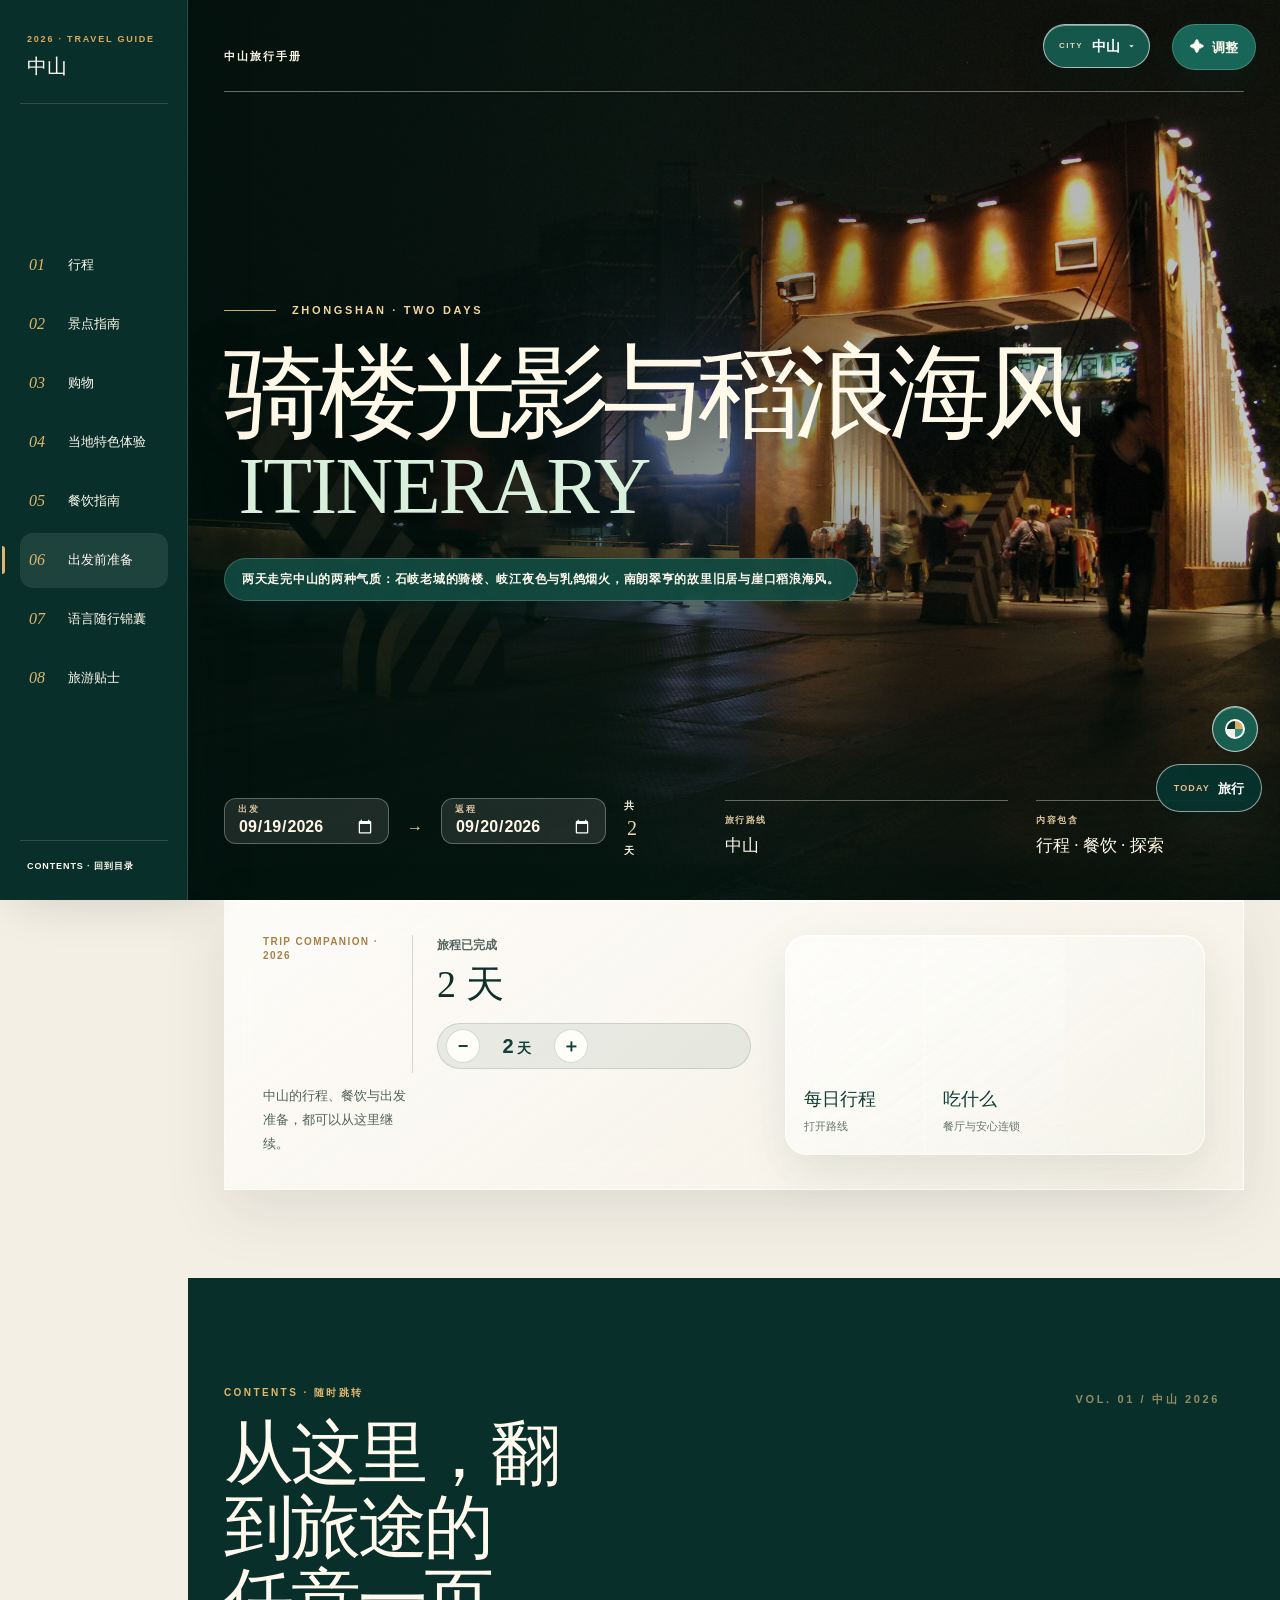
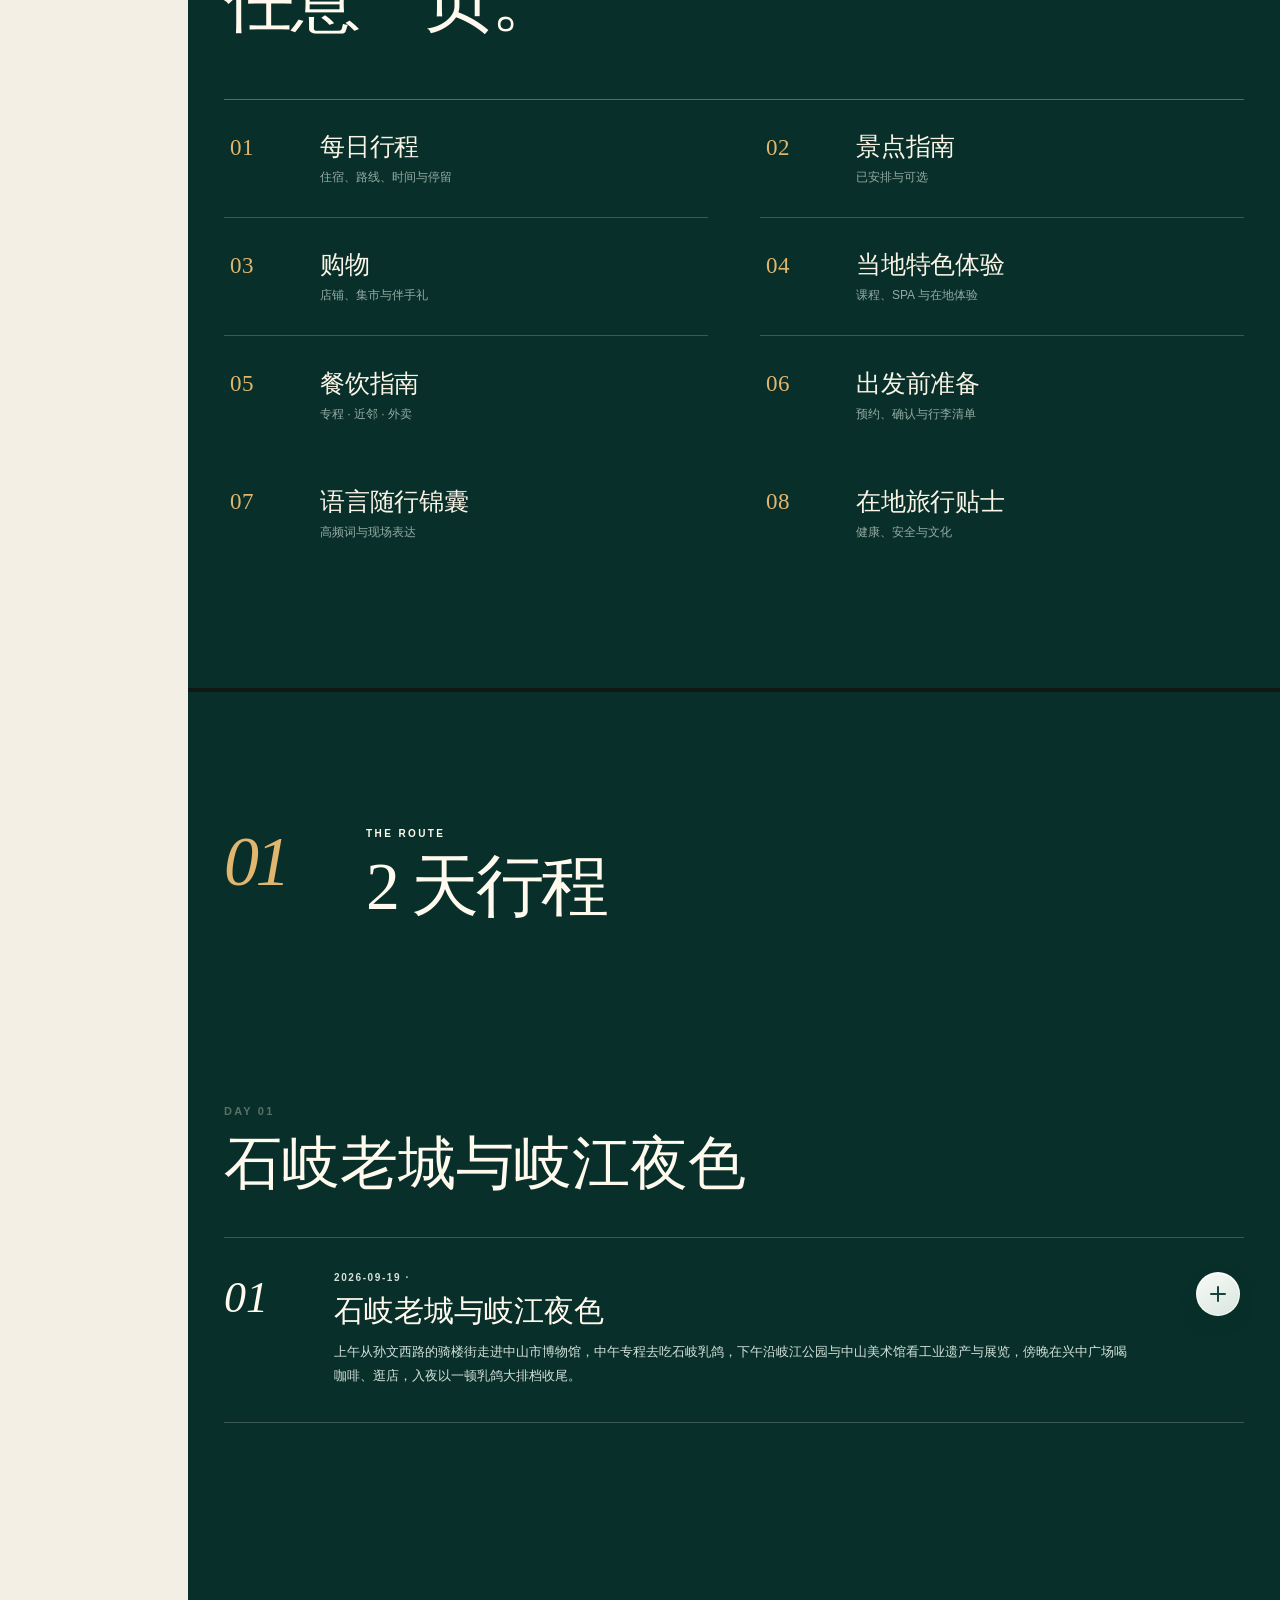
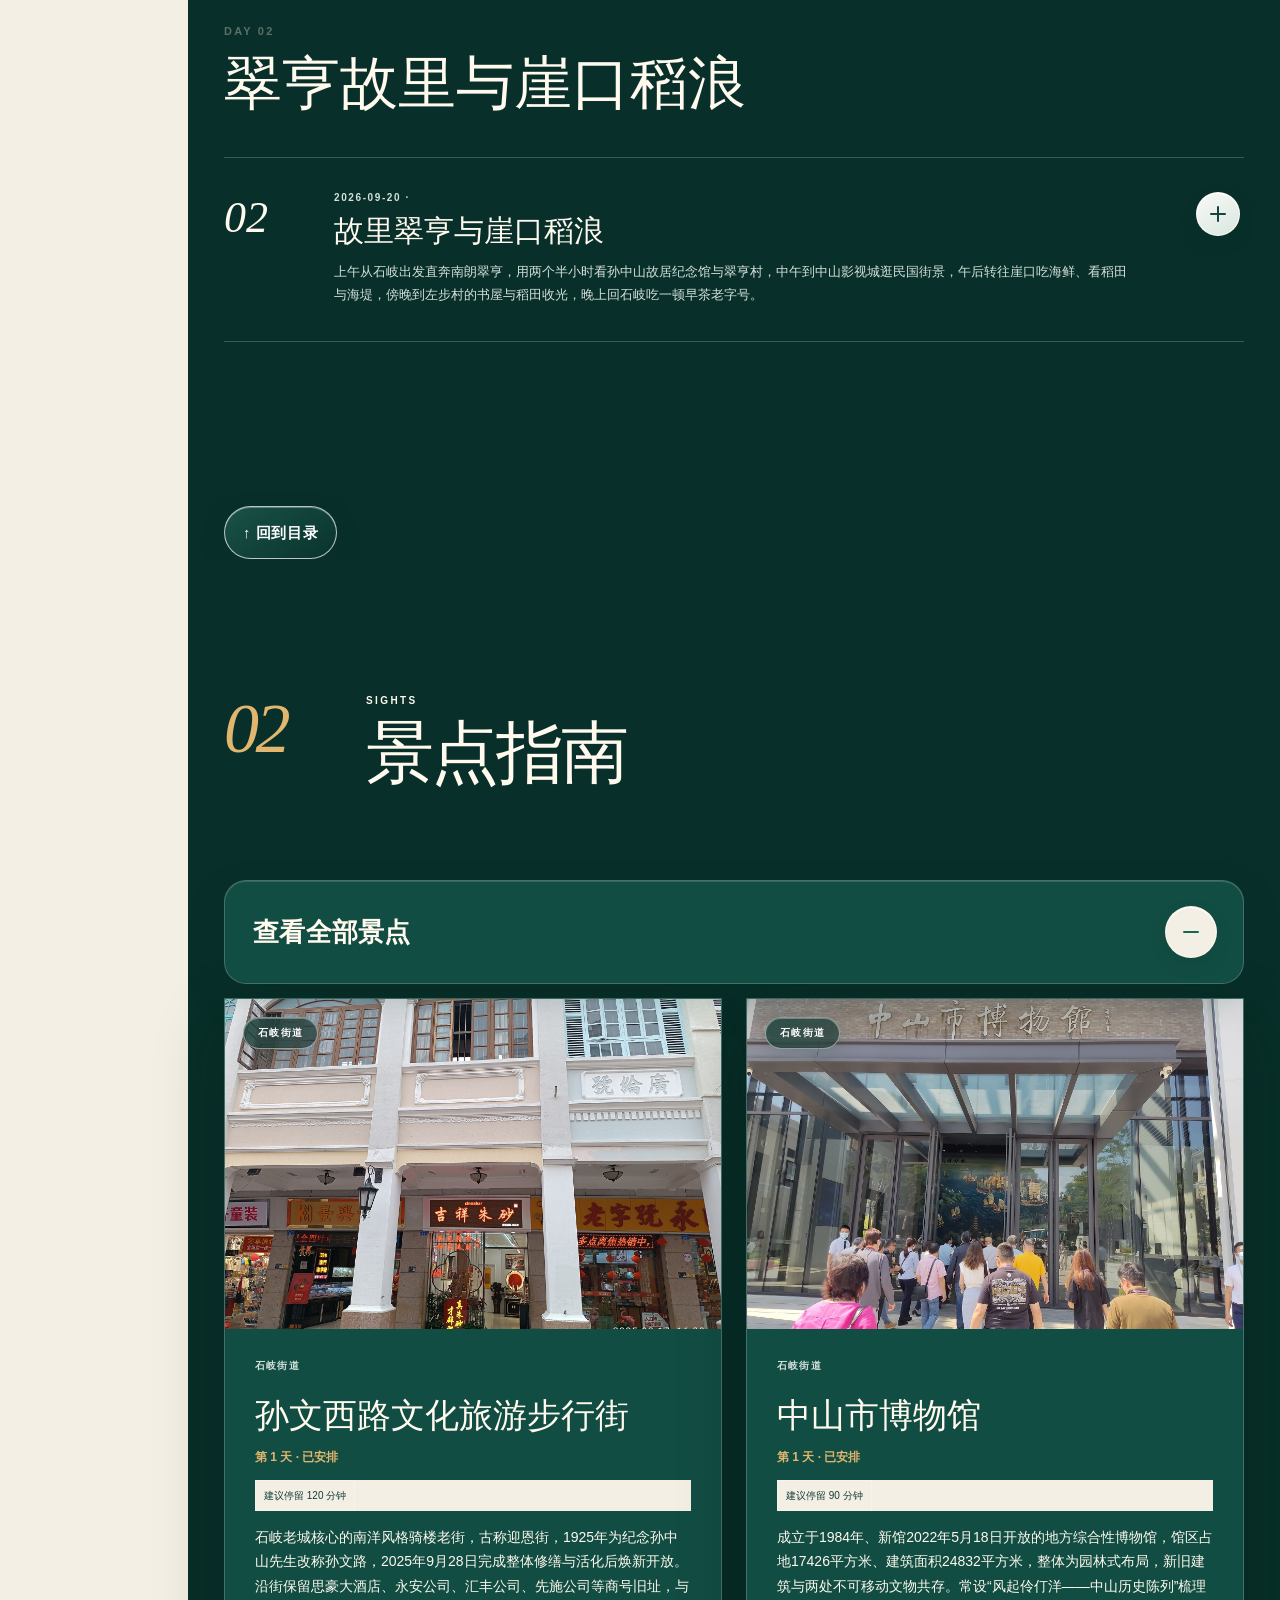
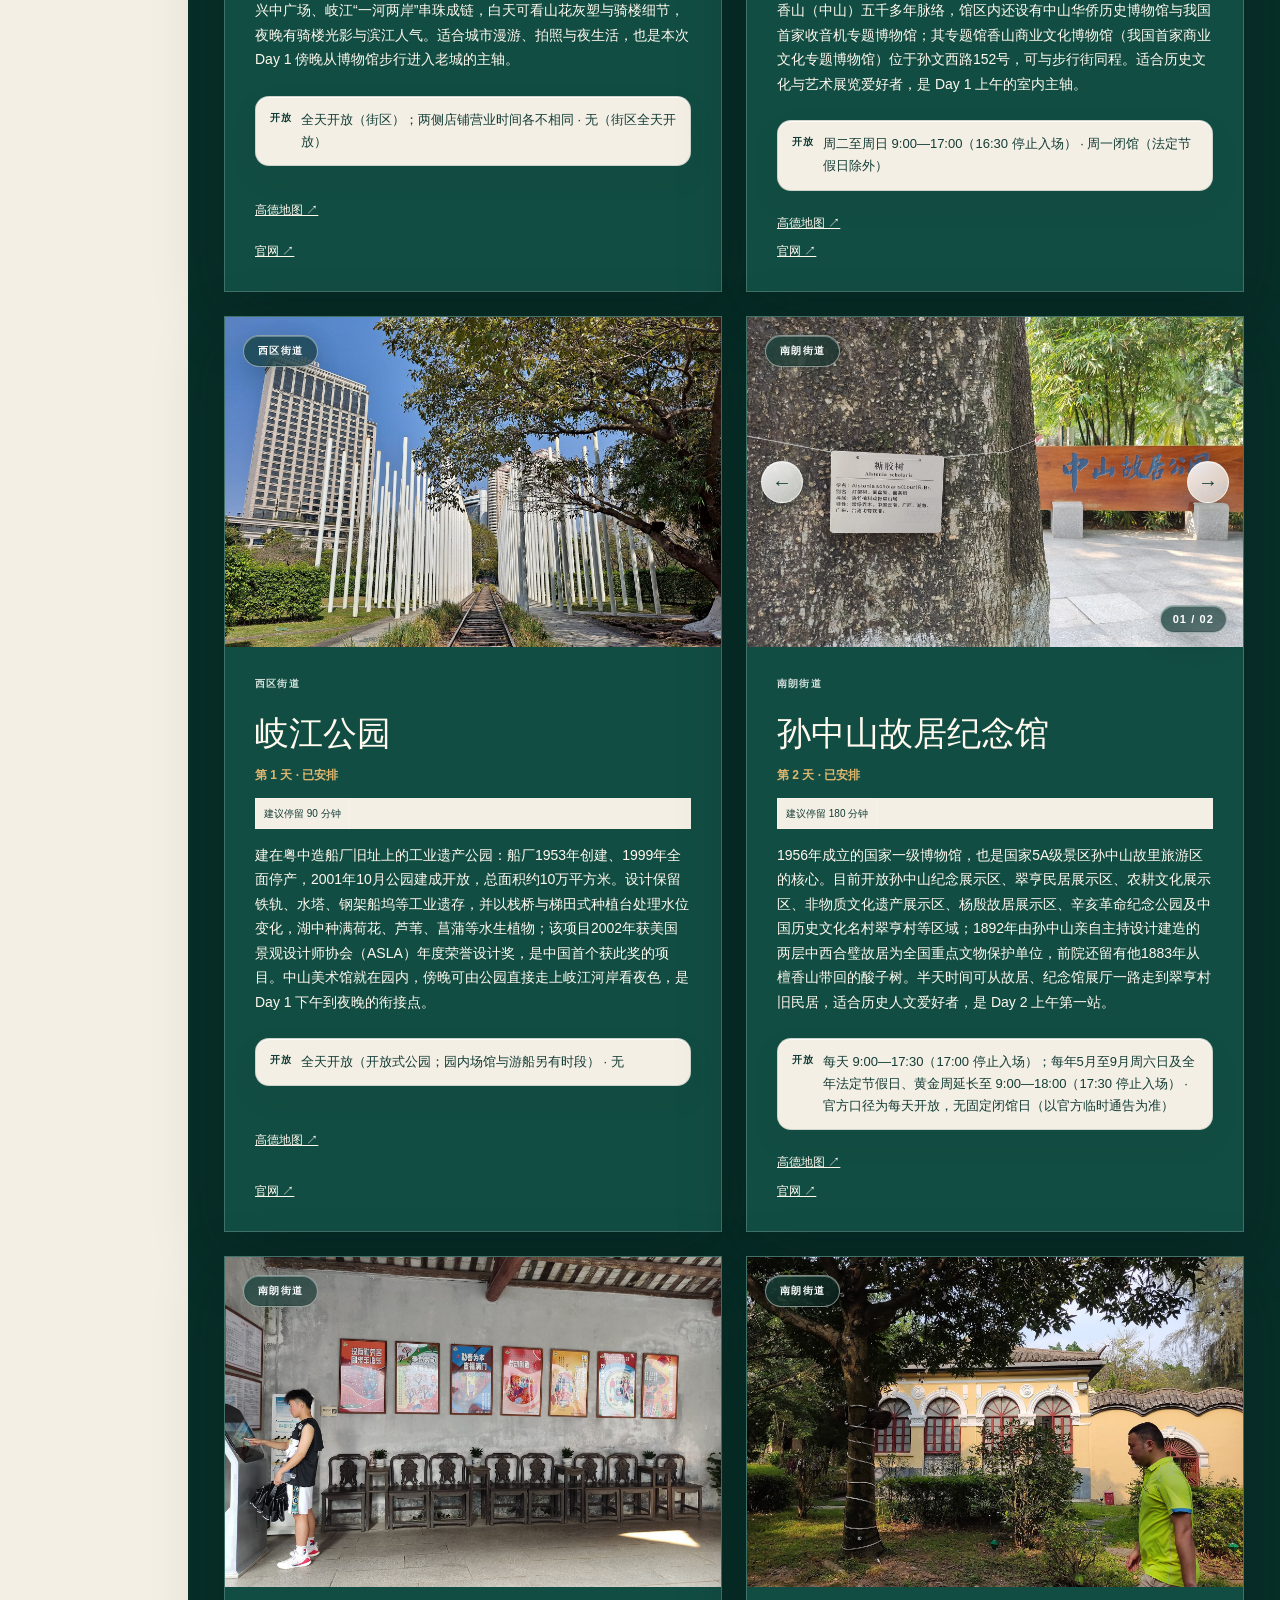
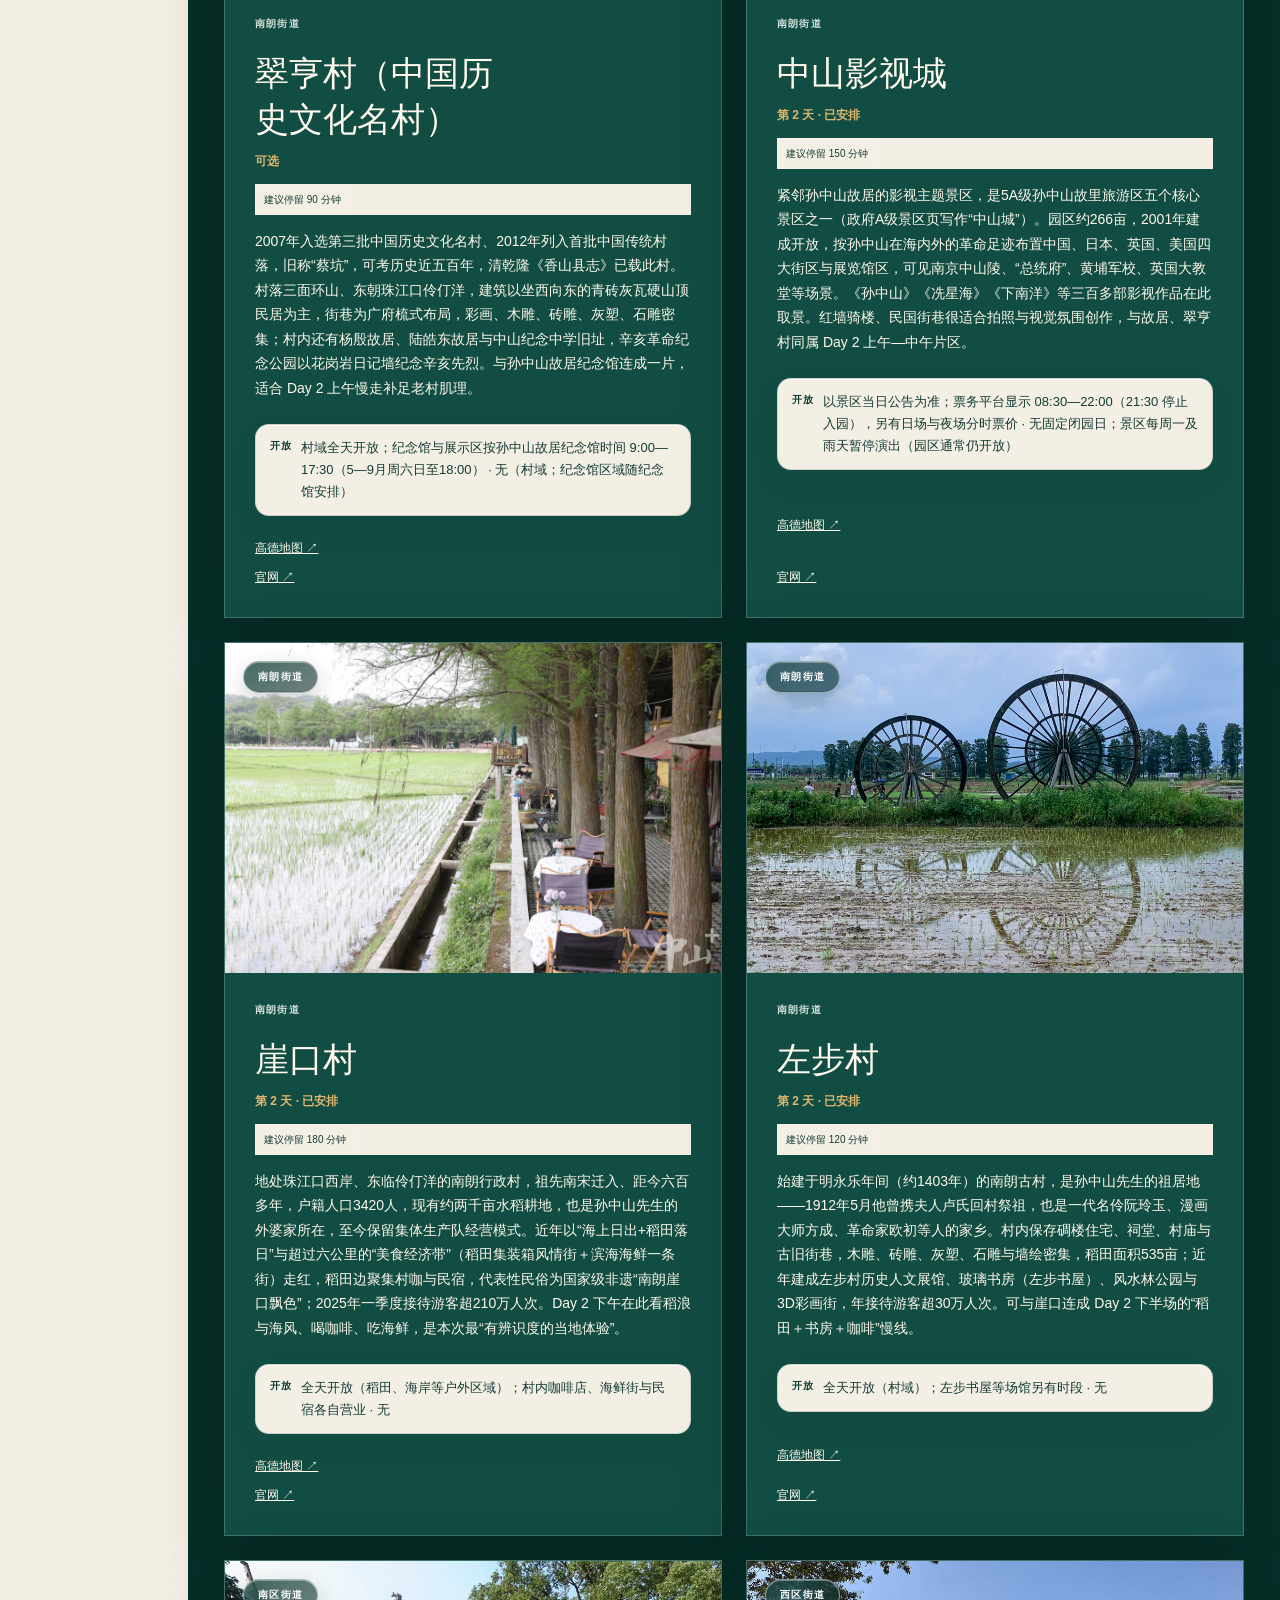
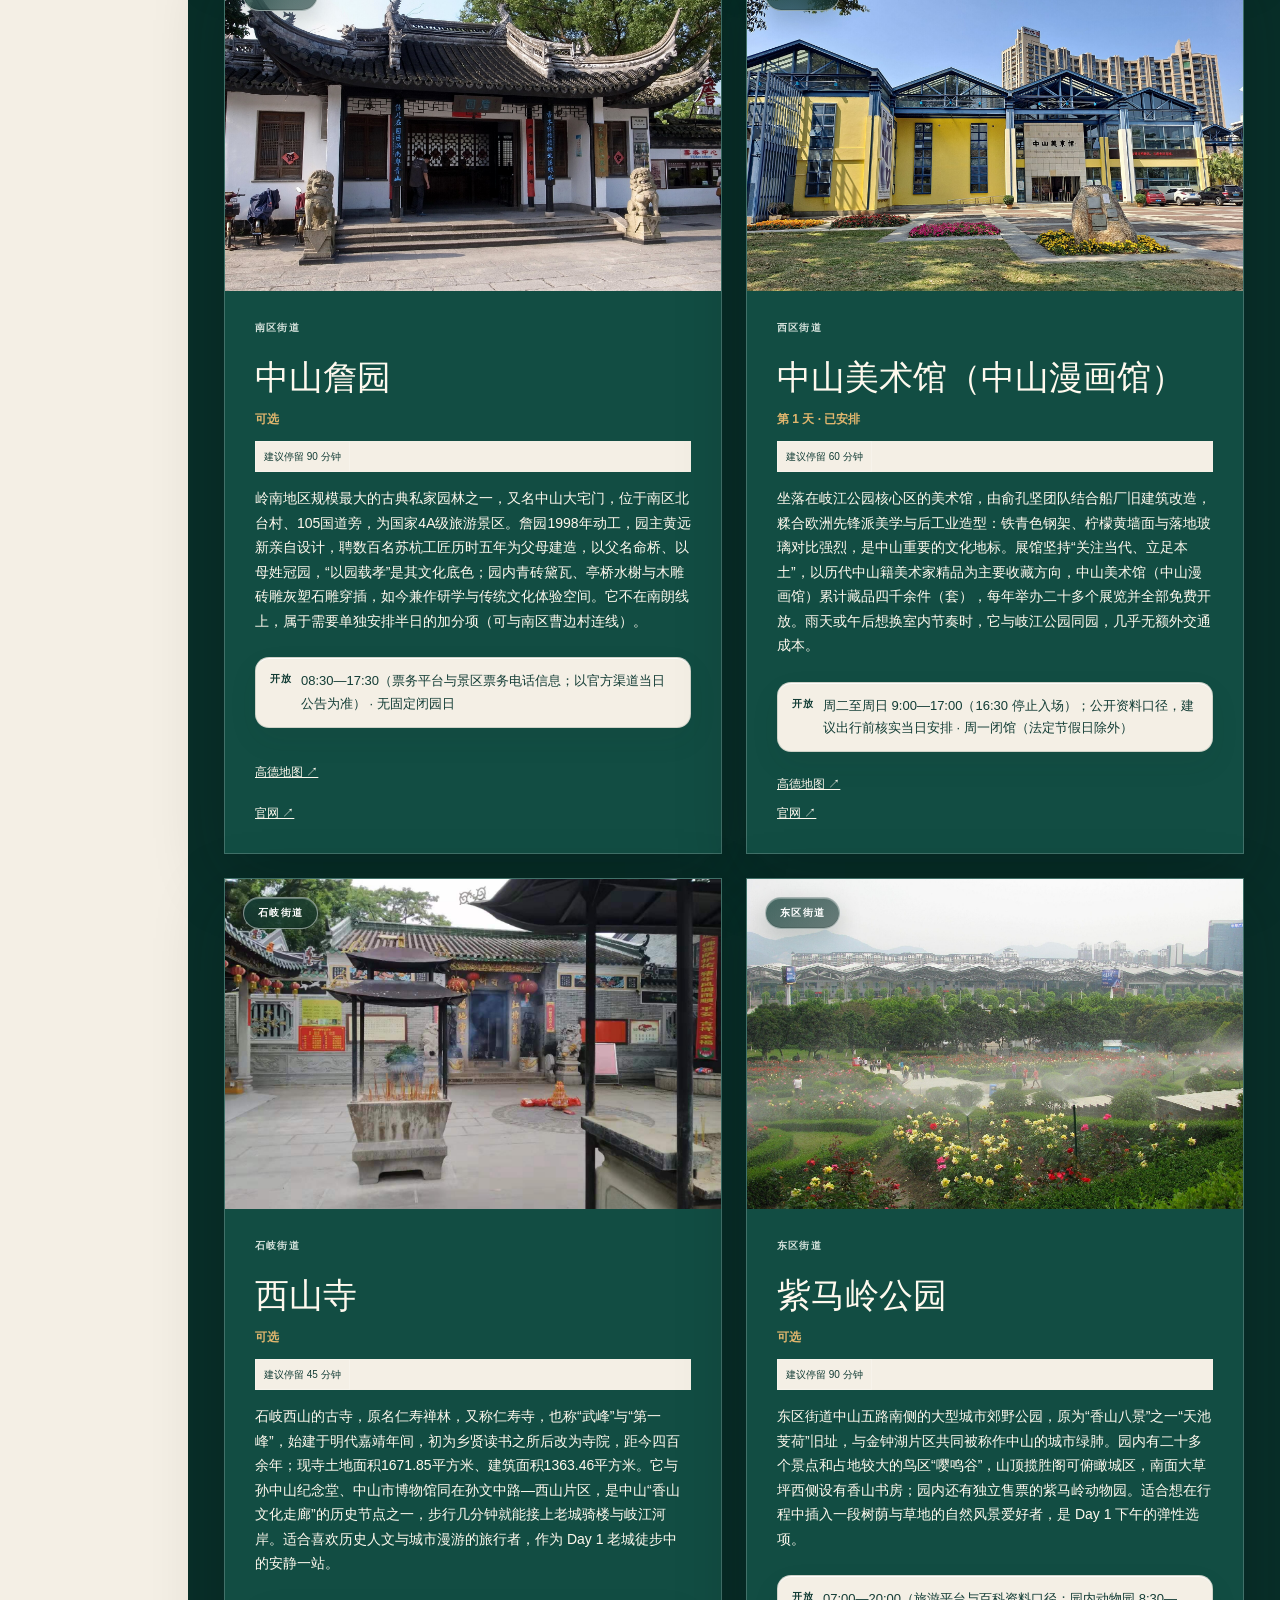
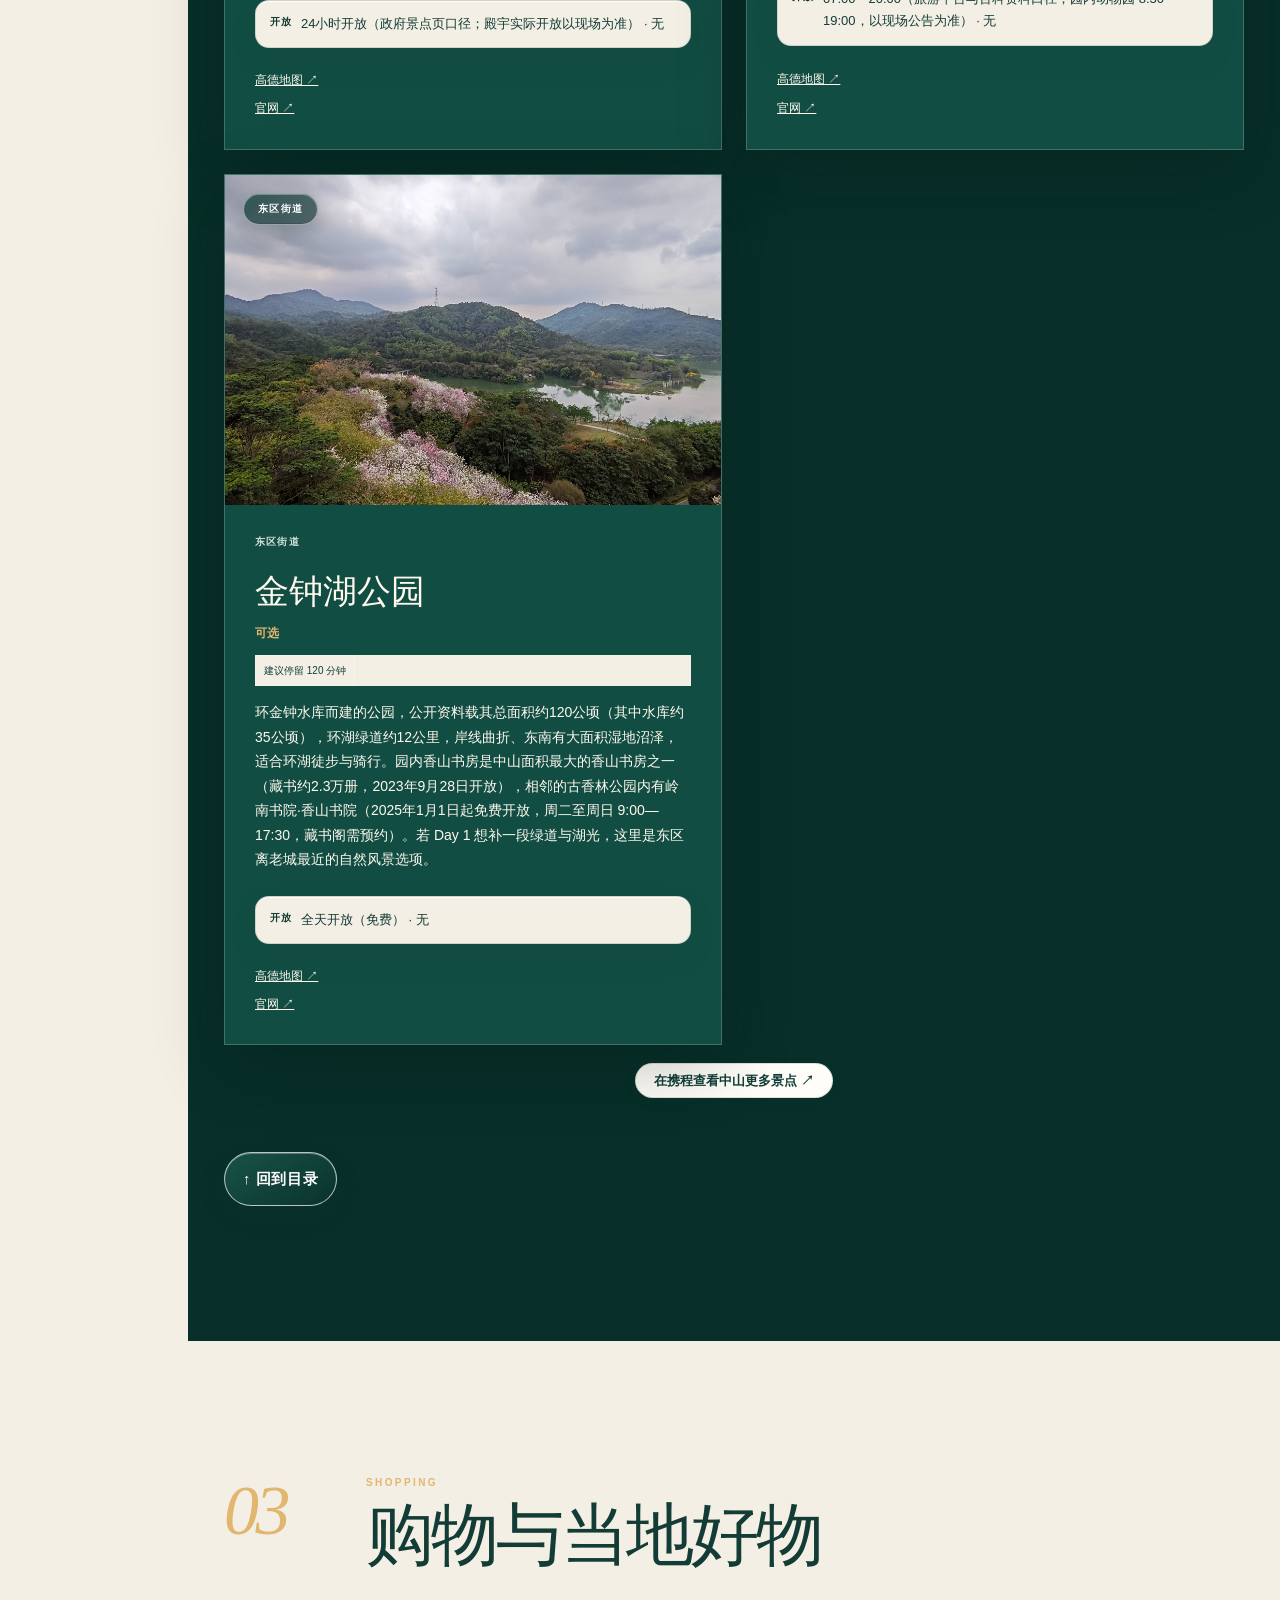
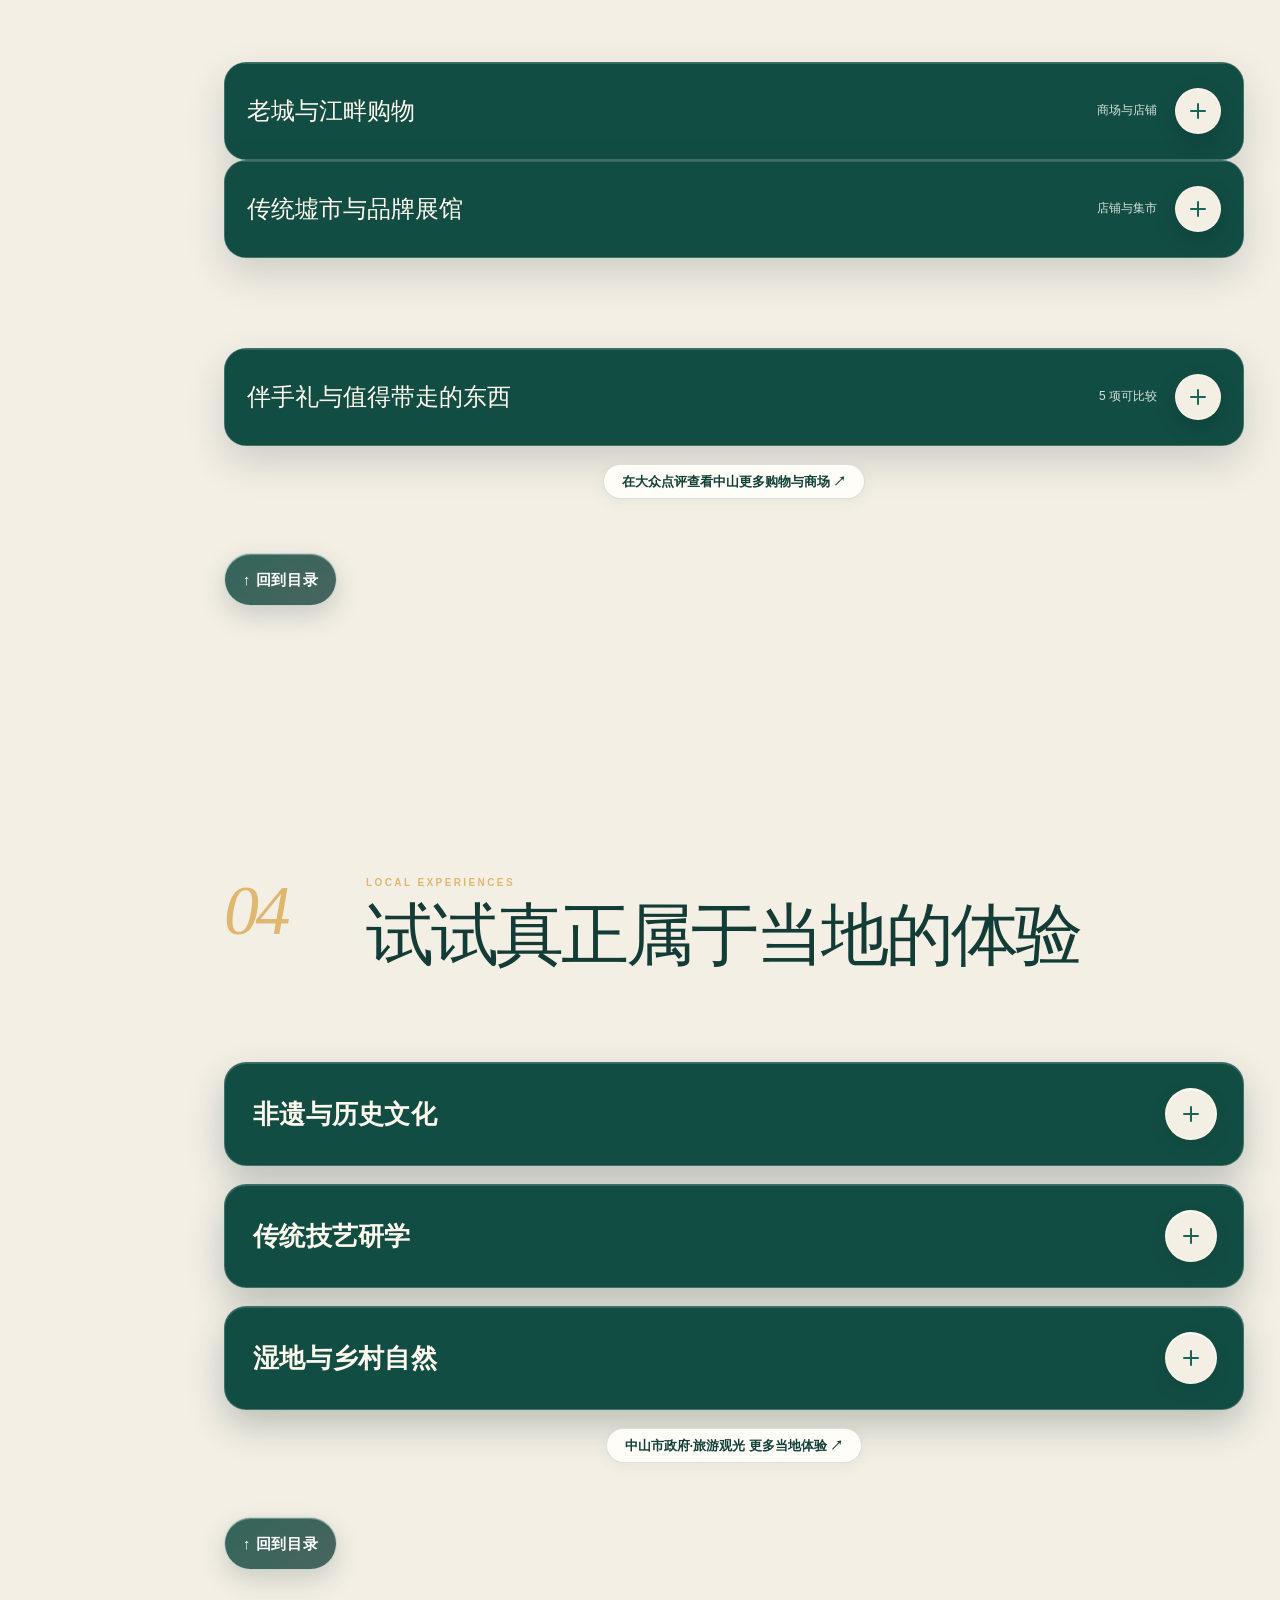
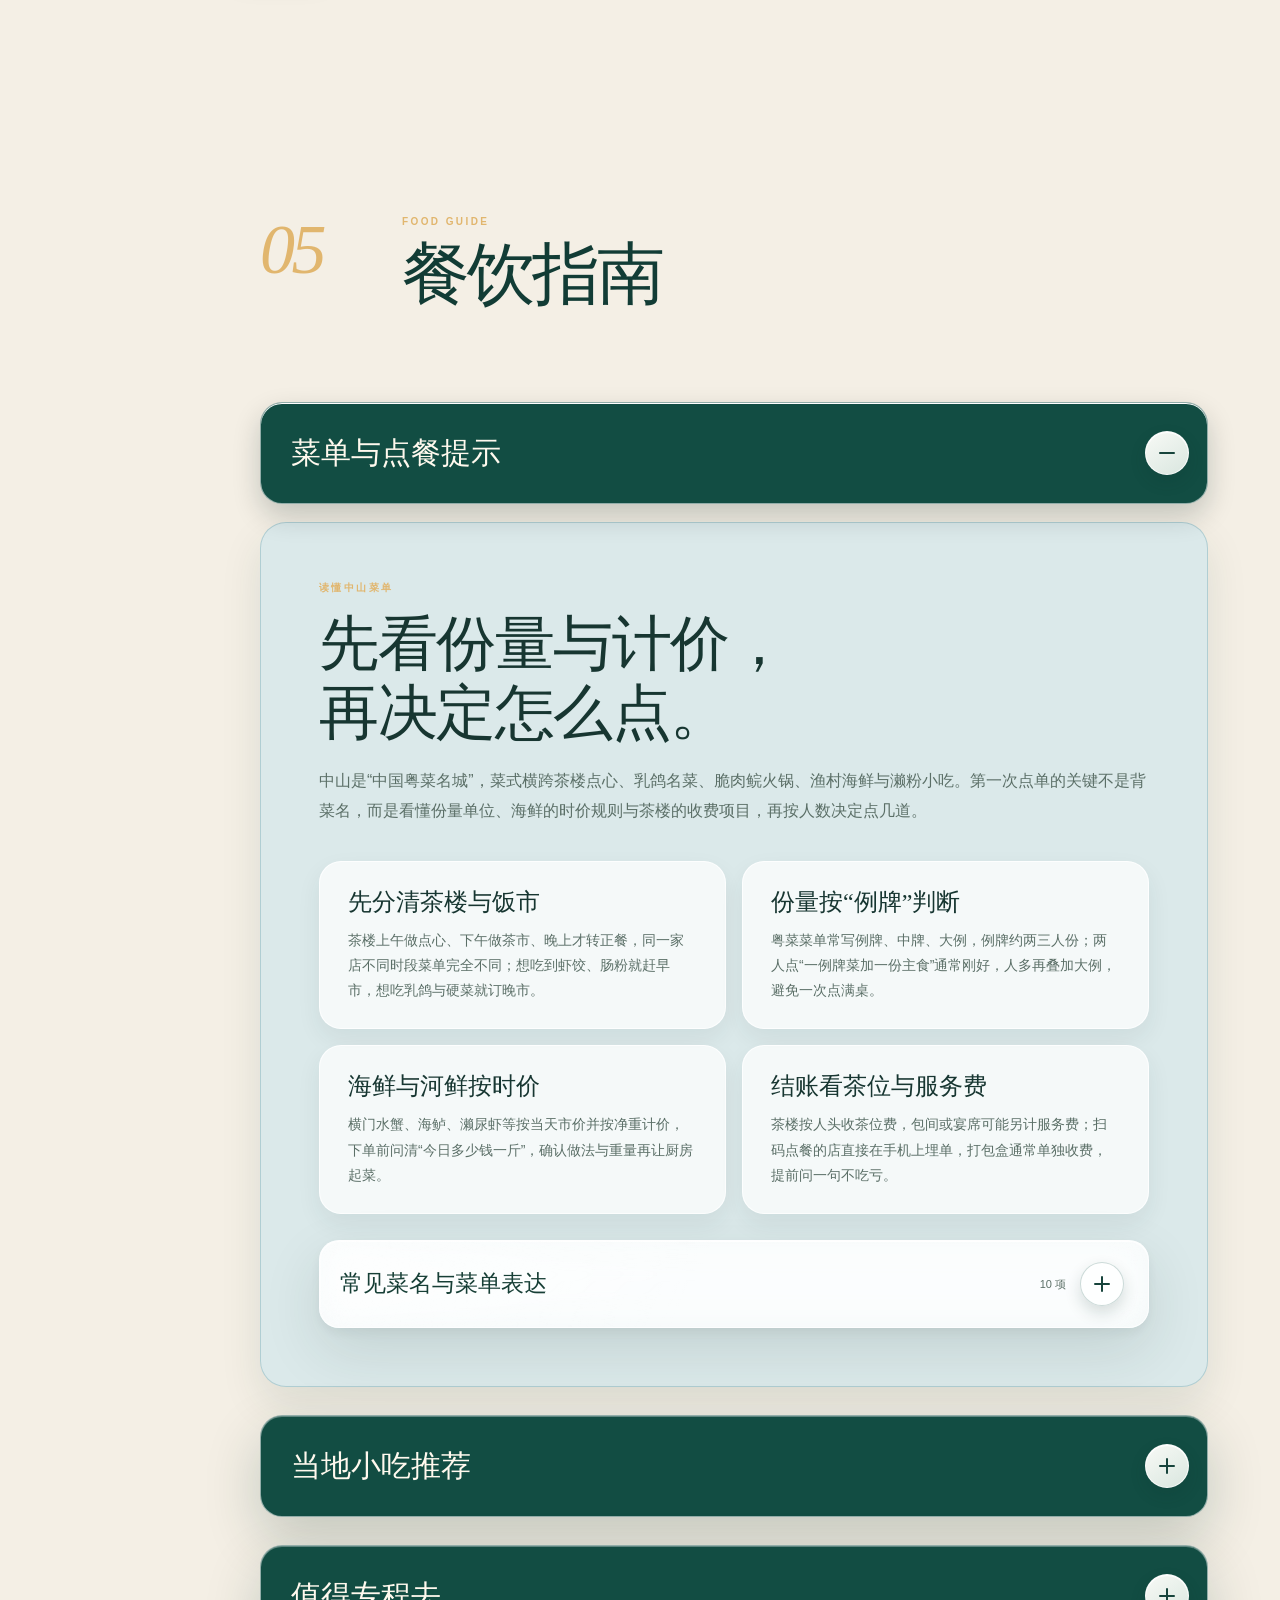
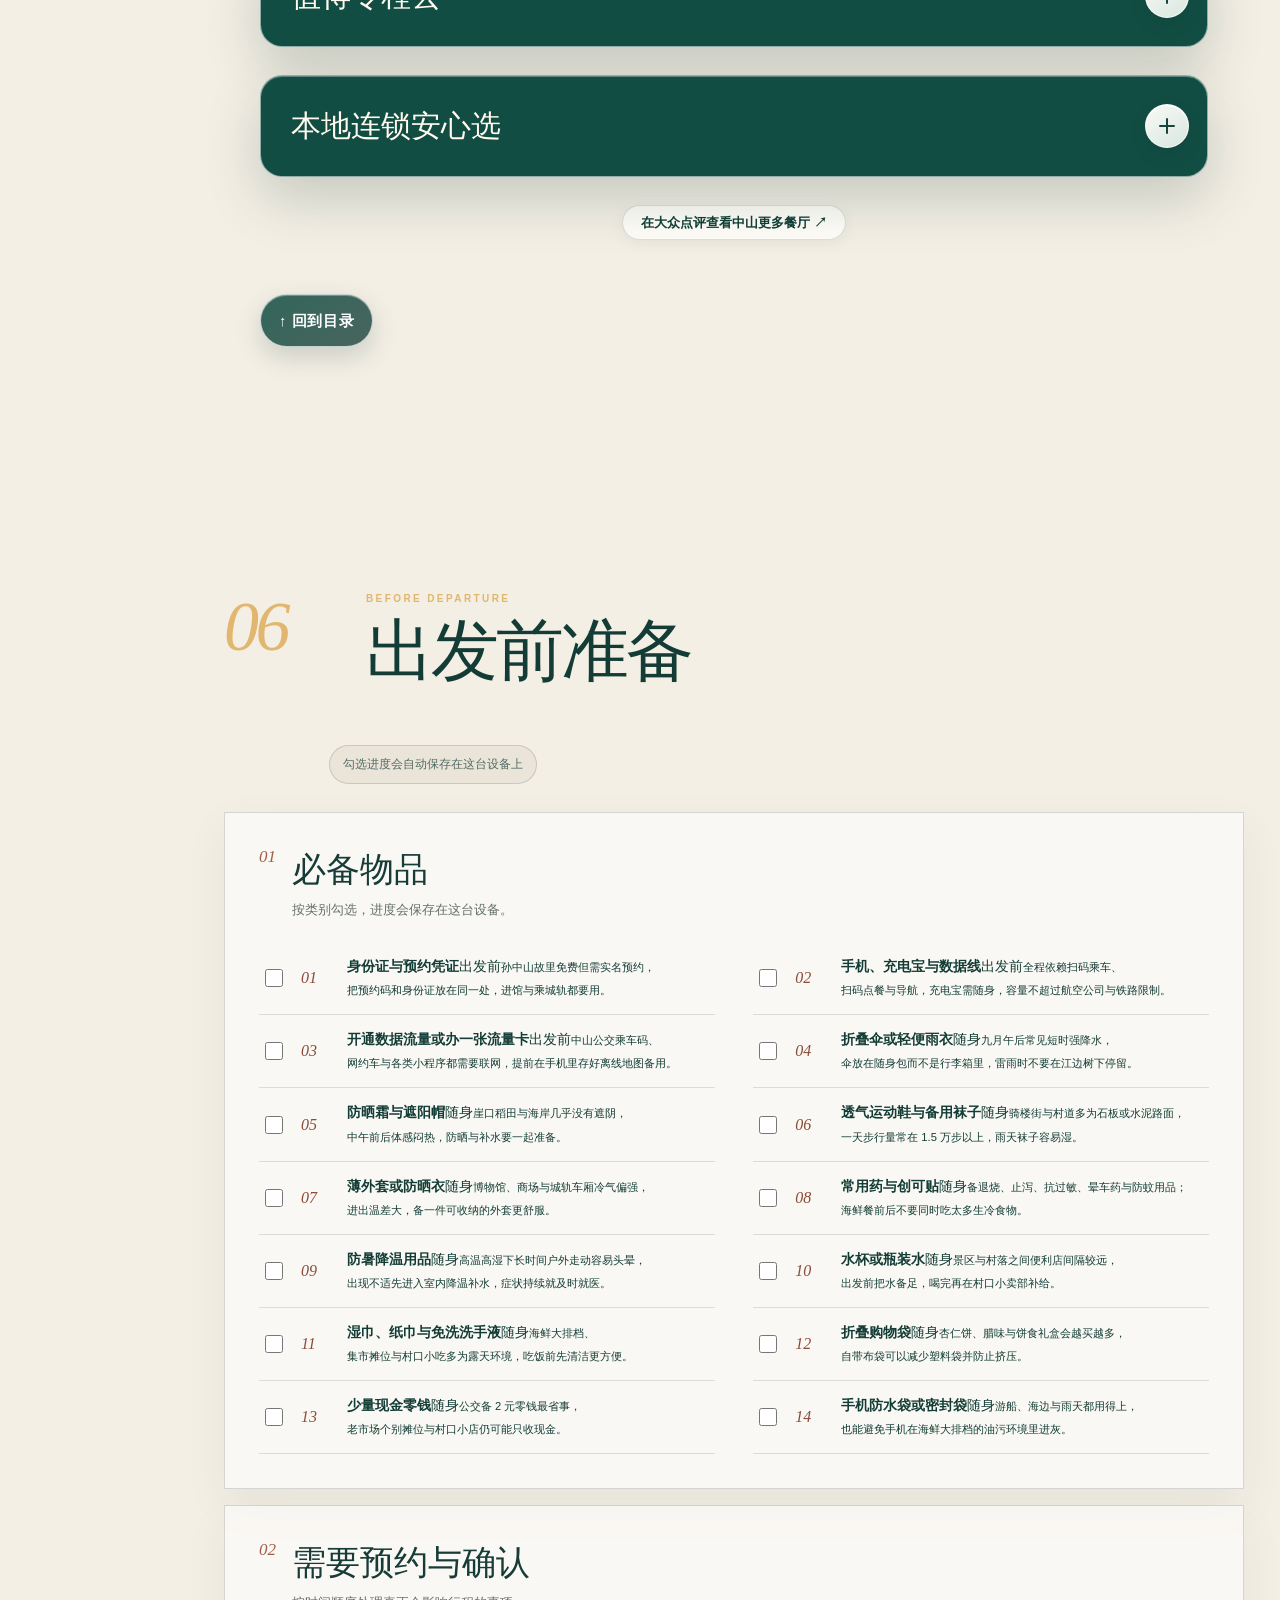
==== commit ec566f45: "修复中山 DAY 02 摘要排版塌陷：补回 49 处被误删的锚点闭合标签 根因：此前 Google Maps→高德地图 批量替换时，49 个锚点的 </a> 闭合标签被一并删除。 未闭合的 <a cl" ====
--- a/index.html
+++ b/index.html
@@ -6,7 +6,7 @@
 html.lenis,html.lenis body{height:auto}.lenis:not(.lenis-autoToggle).lenis-stopped{overflow:clip}.lenis [data-lenis-prevent],.lenis [data-lenis-prevent-wheel],.lenis [data-lenis-prevent-touch],.lenis [data-lenis-prevent-vertical],.lenis [data-lenis-prevent-horizontal]{overscroll-behavior:contain}.lenis.lenis-smooth iframe{pointer-events:none}.lenis.lenis-autoToggle{transition-behavior:allow-discrete;transition-property:overflow;transition-duration:1ms}
 </style><link rel="stylesheet" href="design-fix.css?v=20260814-10" data-page-node-id="rNcZnPLTKTgettXR2g4aWE"/><link rel="stylesheet" href="vocab-fix.css?v=20260814-1" data-page-node-id="mPu7UG8JDYHqeNuCz8xP2N"/><link rel="stylesheet" href="trip-mode.css?v=20260822-1" data-page-node-id="rXrPplxxoacIN7NEhtvHbq"/><link rel="stylesheet" href="theme-switcher.css?v=20260820-5" data-page-node-id="yM2cKdUQqcXCBd9DPlF6Vf"/><link rel="stylesheet" href="trip-plan.css"/>
 <link rel="stylesheet" href="city-switcher.css?v=20260926-1"/>
-<link rel="stylesheet" href="amap-links.css?v=20260926-1"/></head><body data-city-id="zhongshan" data-handbook-destination="中山" data-handbook-destination-short="中山" data-handbook-year="2026" data-handbook-default-theme="rainforest" data-page-node-id="zEYG3VJaZ4pMfDqVSok5Sg"><main data-page-node-id="xUHPK1DHhSrZ0M3YgJi1nO"><!-- Public demo scaffold: all transport and stay records are placeholders, not booking advice. --><!-- Public demo scaffold: all transport and stay records are placeholders, not booking advice. --><div class="reading-progress" aria-hidden="true" data-page-node-id="lkpChIEVx4j5yAisJzuSUM"></div><header class="hero jungle-cover" id="top" data-page-node-id="572LWM2rLteQAMmJMJHcDQ"><img class="jungle-cover-image" src="assets/cover-qijiang-night.jpg" alt="中山旅行封面" fetchpriority="high" data-page-node-id="1dl1DCtvspBXXqIeQm69QU"><div class="jungle-cover-shade" aria-hidden="true" data-page-node-id="TiGdfvDmCm2KK7n4kZs6mC"></div><nav class="nav shell" data-page-node-id="K3IBPbGTEvB5FXRoBliOMk"><a class="brand" href="#top" data-page-node-id="1td2ZE8lETLlwiLK0LvjDc">中山旅行手册</a></nav><div class="hero-inner shell jungle-cover-copy" data-page-node-id="YHfsRNnjW44XFNCvbTgSd1"><p class="jungle-cover-kicker" data-page-node-id="jxqp73xEm2XuhtHk6HQJ58">ZHONGSHAN · TWO DAYS</p><h1 class="cover-cn-title" data-page-node-id="DJxnVfAodoKpCkICrvCK7F"><span data-page-node-id="BHJyivZ1ZEIYadfYlCx3iu">骑楼光影与稻浪海风</span><em data-page-node-id="UtVIRkq4pLJHakTsuhFgSC">ITINERARY</em></h1><p class="lede" data-page-node-id="VClKvrC23fihGb6bwrVvEb">两天走完中山的两种气质：石岐老城的骑楼、岐江夜色与乳鸽烟火，南朗翠亨的故里旧居与崖口稻浪海风。</p></div><div class="jungle-cover-bottom shell" data-page-node-id="XrX2U19plsXSGDVXzq2o89"><div class="jungle-cover-dates" data-page-node-id="n0uZgCQdv6bBYkAQkyqiUD"><strong data-page-node-id="8SZA5FYSNyNmTtzMrUTErF">09.19—20</strong><span data-page-node-id="eVkJC70n1fb1CFEyGXEYJ3">2 天</span></div><div data-page-node-id="yU6d9JWtvXbFKGujKZOfl0"><small data-page-node-id="I0YPz42YXXv1p0U6vi6Fk0">旅行路线</small><b data-page-node-id="AwlOxZtPNvHHGyq8J6DCyu">中山</b></div><div data-page-node-id="EzeRYFE9UKnLX8eUo02dVA"><small data-page-node-id="zk9WpjaDKqbFkCtQscYEdx">内容包含</small><b data-page-node-id="Gn0NV9V1eGhNidJIYdPGhV">行程 · 餐饮 · 探索</b></div></div></header><section class="trip-pulse" aria-label="旅途快捷状态" data-page-node-id="mhFtCsQkZvetpc6KFm5MjR"><div class="shell pulse-grid" data-page-node-id="4ku50poDjkRxU7ovCXUeYp"><div class="pulse-status" data-page-node-id="uP1Ex3IeAt4Do4PxRfwlD4"><span data-page-node-id="u4RJJTQKF4iRJ1vbVFmbFj">TRIP COMPANION · 2026</span><small data-page-node-id="pdrbR9hF9QPtXOWgyzndAr">旅程概览</small><strong data-page-node-id="0lUQqhIJp2pDpVSusc6Rbm">2 天</strong><p data-page-node-id="HhpjJzAgReU6FmPwwVWMn1">中山的行程、餐饮与出发准备，都可以从这里继续。</p></div><nav class="pulse-actions" aria-label="旅途快捷入口" data-page-node-id="IgKK4GwGHWdWxFpR9FbqGm"><a href="#route" data-page-node-id="oH4Bky5Zl8CsckKKL77fLB"><b data-page-node-id="dNgS4IP2FWtbSG815gpdUO">每日行程</b><span data-page-node-id="ytPYiFzJ5xm6oB4zVEETpd">打开路线</span></a><a href="#food" data-page-node-id="cCqc4BqeqVCWvL72YwhbCX"><b data-page-node-id="JFJHhNaCxAgHcL9gZZAuUD">吃什么</b><span data-page-node-id="HM0yCx9fsG6nmXJ0ZmdN8R">餐厅与安心连锁</span></a></nav></div></section><section class="contents-section" id="contents" data-page-node-id="GHeuUVQ9S3ABd7YVydyotz"><div class="shell" data-page-node-id="gDtoZtfaCoVfLYeJ8PxUij"><div class="contents-head" data-page-node-id="rEygGOLu8G5YS6S5kKizWo"><p class="eyebrow" data-page-node-id="OOAq4aftnMIcTyIHgvLvt1">CONTENTS · 随时跳转</p><h2 data-page-node-id="Ye9XqEKdQNuc6IpEXZqlfG">从这里，翻到旅途的任意一页。</h2></div><div class="contents-grid" data-page-node-id="Gms7eU3eacd3RSV11Fh7Ef"><a href="#route" data-page-node-id="5CKtTGUlOoLYGIR6owA9Cw"><span data-page-node-id="DgWLkmvLEE9EwgYrrVhIB1">01</span><b data-page-node-id="mhuFZZm4eLyL908Pr1hLKp">行程</b><em data-page-node-id="42SK1ilwNgsouS1uLNJLT6">路线、时间与停留</em></a><a href="#sights" data-page-node-id="pU7QFT6kQXWF6YvTDPPTTp"><span data-page-node-id="2soUJbG48PjWAsZscfDKCO">02</span><b data-page-node-id="uYdrTof8qKIkKu2pYv7AG6">景点指南</b><em data-page-node-id="83cqGXUfR913PQygpUNvFn">已安排与可选</em></a><a href="#shops" data-page-node-id="bW9RkwfltD16GaH9wWe5lL"><span data-page-node-id="oH1WUoWf9LTFnCgRn7iH4d">03</span><b data-page-node-id="5F0GCixDF5WRXzRG8iUdCh">购物</b><em data-page-node-id="tYHZpcNgYs1EvNrLsfA3Xg">店铺、集市与伴手礼</em></a><a href="#move" data-page-node-id="gk1dDM4dknEg6d2muDYgCJ"><span data-page-node-id="i7jUvq7470VxxhGgAXMFFB">04</span><b data-page-node-id="fYWix9lm6TKMFQoT1eSEmO">当地特色体验</b><em data-page-node-id="Fl8TIGzUKGIoSoBTKf0Kp1">非遗与历史文化、传统技艺研学</em></a><a href="#food" data-page-node-id="HLVSlwRDP4DHKoA8ToZLxL"><span data-page-node-id="tAqXolknpmlo1YlAiUZtfs">05</span><b data-page-node-id="RCK0Iki12zh5W3SLT56oGg">餐饮指南</b><em data-page-node-id="c4WRmatNGnD4Gs4k7CKMOZ">当地小吃、专程餐厅与安心连锁</em></a><a href="#booking" data-page-node-id="WNXwE4MNwneMYITgkV9W3S"><span data-page-node-id="FY2Gm7UwJhcDBNnQE6w96r">06</span><b data-page-node-id="YtIJUDBk19sjqi0z8YrWI8">出发前准备</b><em data-page-node-id="jOq1tHFFEMJUpTeDlNGFgs">预约、确认与行李清单</em></a><a href="#words" data-page-node-id="hOaAUBQhOkh7BDvGgbiVSb"><span data-page-node-id="8zqFFkDtgCC2rjVGDhyO2U">07</span><b data-page-node-id="5ganKyNKCerTY7LRHfOp2D">语言随行锦囊</b><em data-page-node-id="Nzyf65Nf71sTv0V1pBAIBn">高频词与现场表达</em></a><a href="#tips" data-page-node-id="UEZR3DX5IPLFlSFmaD2WTI"><span data-page-node-id="3Kj7Gv8Bh5HVbEE0IUCsqs">08</span><b data-page-node-id="TxwwjRhRpEIX3i6NNOF5Xm">旅游贴士</b><em data-page-node-id="ybZpoZQBZ8KDX4FTGAvrtD">健康、安全与文化</em></a></div></div></section><section class="section route-section" id="route" data-page-node-id="DJKzjzIAEYYdlKfXbnClhq"><div class="shell" data-page-node-id="yAXXTLywhfvKivZzkG4zJL"><div class="section-heading" data-page-node-id="ZekbcpeFCe9sLPuAWVMDbV"><span class="section-no" data-page-node-id="Z0wKcFcgxK6BGQnpvpVPcu">01</span><div data-page-node-id="62jLjqYd6CRME9RyE50KJ1"><p class="eyebrow" data-page-node-id="98LzlIDSDJIGjcoiugUP90">THE ROUTE</p><h2 data-page-node-id="xDVLLSEmrPqN0NYljjoiAZ">2 天行程</h2></div></div><div class="journey-block" data-page-node-id="Aa0rh1oH0n8mnUqEvYd2t2"><p class="journey-label" data-page-node-id="3F6TcmgxOmfNvQP0I8vDso">DAY 01</p><h3 data-page-node-id="esZ2VfHMm8Quo0E5rerUka">石岐老城与岐江夜色</h3><div class="days" data-page-node-id="uG16caNro0HqrbNwLLoaUp"><details class="day" data-page-node-id="k5ExBhKpwQS20T7DS2R92i"><summary data-page-node-id="iFM28fll9GfClreCeFFSoK"><span class="day-index" data-page-node-id="cx8lcvs876rzVLOUkxwRfl">01</span><span data-page-node-id="DxGgcYoCa88t0J1eZeiOCD"><small data-page-node-id="jjk6tSyUZFjXFEh6hPQoTY">2026-09-19 · </small><b data-page-node-id="E69w4g2vIt78XLSmRJJ39H">石岐老城与岐江夜色</b><em data-page-node-id="C0DkevnuYLnnbsdWpJBv3A">上午从孙文西路的骑楼街走进中山市博物馆，中午专程去吃石岐乳鸽，下午沿岐江公园与中山美术馆看工业遗产与展览，傍晚在兴中广场喝咖啡、逛店，入夜以一顿乳鸽大排档收尾。</em></span><i data-page-node-id="Nv4Uvc2C38MMkBXkm8wue0">＋</i></summary><div class="day-detail" data-page-node-id="vcP5TnI3kHlQSKGVX5tTyQ"><strong data-page-node-id="r5qg5Zchy1E9N8b61qOBo4">上午</strong><p data-page-node-id="BbsAoqVMwvqNaCyK5HgCQD"><b data-page-node-id="e1iVFaP4tvrVy89OAvBXLW">骑楼街与博物馆</b><span data-page-node-id="rmyYVTWdYFzCEoHhuZPouu">09:00 从孙文西路文化旅游步行街东段入口进入，沿 500 多米骑楼街走到岐江桥头，先认一遍老城的骨架，再在 10:45 步行 5 分钟到孙文中路的市博物馆看香山商业与华侨主题展。上午安排以遮阴路段和室内展厅为主，为午后的户外段留体力。</span></p><strong data-page-node-id="yWCpNrJjGMKd7qNaAkEbCE">下午</strong><p data-page-node-id="2f0oBDKjC1O2O0rfDMTOxK"><b data-page-node-id="DIb6mGRFkJXZDIpBBBDa4g">乳鸽、江风与展览</b><span data-page-node-id="WvRFzaBJiICxiULRralAPF">12:40 打车 12 分钟到石岐佬中山菜馆吃红烧石岐乳鸽，餐后 14:30 转往岐江公园，沿旧船厂改造的园区走到江边，15:45 进中山美术馆（中山漫画馆）看当期展览，室内空调段正好避开一天中最晒的时段。</span></p><strong data-page-node-id="rWpHuT4gpRtVKtxPsnMVW4">晚上</strong><p data-page-node-id="4EqIOoof8RDHA0UM0bEiEt"><b data-page-node-id="8VVxJMl4tNIzr0OSLAAIIg">商场咖啡与岐江夜景</b><span data-page-node-id="N6hn6xT8zU0mYL0NZzphO4">16:50 步行到兴中广场，先喝咖啡、逛商场补充手信，18:10 左右到 C 段看幻彩摩天轮与江面蓝调；18:40 打车到南下路的马喜鸽大排档吃鸽子饭与啫啫煲，20:00 前后结束当天行程。</span></p></div><details class="day-route-map" data-page-node-id="4VmRRxc7AwXAkmGWYCOhAd"><summary class="route-mobile-summary" data-page-node-id="0MReJmwyRbDnCXwj7Do2S3"><span class="route-title" data-page-node-id="8gtK5ULkX8ZJ9pzmgq2g6A"><small data-page-node-id="T5W8ZITruSHY0mlwJm0pCx">MINI ROUTE</small><b data-page-node-id="E08fkzXtEZT9uG6ETt1PTF">石岐老城与岐江夜色</b></span><span class="route-glass-button" data-page-node-id="N2ThHQFcaj7pGF81kEnw5O"><span class="route-open-label" data-page-node-id="7gybvsG5tjUVrVuebu5vCy">查看路线</span><span class="route-close-label" data-page-node-id="jBkduh53gUPu93NTPpe3Ek">收起路线</span><i data-page-node-id="0ar48sX1lwjG6cFQ7VxZa1">＋</i></span></summary><div class="route-map-content" data-page-node-id="njXpKlWn8x4Uns9rairCOV"><div class="route-map-head" data-page-node-id="lKYZGBmA5S4kkZw1GwT5vK"><span data-page-node-id="Hfn9N2hbYVZi2kD6FQcTgV">MINI ROUTE</span><div data-page-node-id="pr9rzRwZ8l865srHb6YiT6"><b data-page-node-id="JFDAL0jOS3UHPTal56eGMO">石岐老城与岐江夜色</b><small data-page-node-id="BNut238uPTnzREHxYyGHBZ">时间、顺序、交通与停留</small><a class="route-nav-link" href="https://uri.amap.com/navigation?to=113.371260,22.522202,%E5%AD%99%E6%96%87%E8%A5%BF%E8%B7%AF%E6%AD%A5%E8%A1%8C%E8%A1%97&mode=car&policy=1&src=travel-handbook&coordinate=gaode&callnative=1" target="_blank" rel="noopener noreferrer">开始导航 <small>高德地图</small></a></div></div><div class="route-map-track" data-page-node-id="AyGC5GkMCkFDKYwo31bJJU"><div class="route-map-segment" data-page-node-id="nKcvcso3YalRdskEAE4hjZ"><a class="route-stop" data-place-id="sunwen-west-road" href="https://uri.amap.com/marker?position=113.371259,22.522202&name=%E5%AD%99%E6%96%87%E8%A5%BF%E8%B7%AF%E6%AD%A5%E8%A1%8C%E8%A1%97&src=travel-handbook&coordinate=gaode&callnative=1" target="_blank" rel="noreferrer" data-page-node-id="Lh4MeZoap7cFmMD4J9MHrb"><i data-page-node-id="gauoC59PpV86tKgcmqS95l">01</i><strong data-page-node-id="DxYm2rKzBQzxQDbGQH0YQ5">孙文西路文化旅游步行街</strong><time data-page-node-id="hEWoGUJ4OOjqYUA5l4vYjH">09:00</time><small class="route-dwell" data-page-node-id="jHx3H0pSLeZn6VByC64jxC">逗留：90 分钟</small><em data-page-node-id="JpqfwUpfoMbJZ1OohW80vz">高德地图 ↗</em><div class="route-leg" data-page-node-id="N43sMs08Dzh3zLVBFDADyN"><span data-page-node-id="lNNPlESsaIfzpNW9EfBlGL">步行</span><b data-page-node-id="fIWETUtIkXFtke06cG7uZ9">0 分钟</b><small data-page-node-id="xHi6mRwoaKsWN4Fsnm1EH3">0 km · 免费</small></div></div><div class="route-map-segment" data-page-node-id="oDdpLXVYEn4WqNolaBoi7i"><a class="route-stop" data-place-id="zhongshan-museum" href="https://uri.amap.com/marker?position=113.375294,22.520155&name=%E4%B8%AD%E5%B1%B1%E5%B8%82%E5%8D%9A%E7%89%A9%E9%A6%86&src=travel-handbook&coordinate=gaode&callnative=1" target="_blank" rel="noreferrer" data-page-node-id="UrG358nXeQ3yWSvNq5HlXP"><i data-page-node-id="zQmnSffQzDo97AClBa9uTX">02</i><strong data-page-node-id="d4j8wjq3nIa0j71x7TNbHX">中山市博物馆</strong><time data-page-node-id="Y3H6qALC57qK2mD91E12lo">10:45</time><small class="route-dwell" data-page-node-id="LzKLq3Xq5aX1bNF4pFg5Za">逗留：90 分钟</small><em data-page-node-id="RcRg1BzqZdXHJDlu6OzmD8">高德地图 ↗</em><div class="route-leg" data-page-node-id="QmeEY8dKv4GLKX3zOX46pm"><span data-page-node-id="CUIGsPNQgtr34cBAuiXSOG">步行</span><b data-page-node-id="LSF5L9tFmRfXFtwETS6KSf">5 分钟</b><small data-page-node-id="pme10FTTaY4Cf0lwS0HDPI">0.4 km · 免费（需预约）</small></div></div><div class="route-map-segment" data-page-node-id="EiHPqt6VeGI9c4trv85I6h"><a class="route-stop" data-place-id="food-01" href="https://uri.amap.com/marker?position=113.382921,22.538660&name=%E7%9F%B3%E5%B2%90%E4%BD%AC%E4%B8%AD%E5%B1%B1%E8%8F%9C%E9%A6%86&src=travel-handbook&coordinate=gaode&callnative=1" target="_blank" rel="noreferrer" data-page-node-id="Iwy1WfOBp42HWe3lZix1MC"><i data-page-node-id="tcL2D6dqt0kAJOVA1RrbiU">03</i><strong data-page-node-id="pwUuR2BIgaiNItFOWvhxYe">石岐佬中山菜馆（张溪店）</strong><time data-page-node-id="BZVOLHRaIuUtt0abP8U8lo">12:40</time><small class="route-dwell" data-page-node-id="zXCs1S9zqYBrB7T2WcwvmX">逗留：80 分钟</small><em data-page-node-id="y9B7pFkHiZAoxrjQDdN8B1">高德地图 ↗</em><div class="route-leg" data-page-node-id="spk7uxQLHAbaCNibzn9vgD"><span data-page-node-id="KIb0fGUlw2g70MhGdb2tuJ">打车</span><b data-page-node-id="DDagyNlwWeDncaY8tqblJ8">12 分钟</b><small data-page-node-id="eS8qaIF2Ie0NMQDABkQTZ0">3.4 km · 人均约 90–120 元</small></div></div><div class="route-map-segment" data-page-node-id="PvTp7chStP3gyeoDhJUhDz"><a class="route-stop" data-place-id="qijiang-park" href="https://uri.amap.com/marker?position=113.363211,22.516862&name=%E5%B2%90%E6%B1%9F%E5%85%AC%E5%9B%AD&src=travel-handbook&coordinate=gaode&callnative=1" target="_blank" rel="noreferrer" data-page-node-id="q5bCNFhqluIjPeeQ0GyUbv"><i data-page-node-id="TwmCc526OG3RrNTNczpe85">04</i><strong data-page-node-id="GijnzNlWtk7MDdrDxrTg46">岐江公园</strong><time data-page-node-id="1b5DLtxfpr20OVwAH31CmO">14:30</time><small class="route-dwell" data-page-node-id="r3Qq3qJ6Tcqh7oFHHoEjqM">逗留：70 分钟</small><em data-page-node-id="ZW6Z2uNfjutk7KNRzu6bxS">高德地图 ↗</em><div class="route-leg" data-page-node-id="ts6RQIm4bOzXpBZkKJwIMM"><span data-page-node-id="n6hBwOxHbIcGMruCCTOorD">打车</span><b data-page-node-id="sUkybk9CGdLRSaCcb9yEdZ">14 分钟</b><small data-page-node-id="oOE2rTsGMOWtGDZUXKDO6Q">5.8 km · 免费</small></div></div><div class="route-map-segment" data-page-node-id="0B3IjidygMkHubfXuAM2wH"><a class="route-stop" data-place-id="zhongshan-art-museum" href="https://uri.amap.com/marker?position=113.363626,22.516425&name=%E4%B8%AD%E5%B1%B1%E7%BE%8E%E6%9C%AF%E9%A6%86&src=travel-handbook&coordinate=gaode&callnative=1" target="_blank" rel="noreferrer" data-page-node-id="197pXdi6AKVgtLX4DTyZJm"><i data-page-node-id="IZlzDmULEMAest0rjn2XXp">05</i><strong data-page-node-id="IE06f85BgkajYzLD4QtNLE">中山美术馆（中山漫画馆）</strong><time data-page-node-id="Z1JyA6xd32uNjOBuiZ4bZ3">15:45</time><small class="route-dwell" data-page-node-id="8blmdiqTPvIWuNBHHvmWui">逗留：45 分钟</small><em data-page-node-id="LnHVAYKfSELlOHYtEkjGgP">高德地图 ↗</em><div class="route-leg" data-page-node-id="mGFSm5k2IIDwr5ErOQ7dAX"><span data-page-node-id="zoP1m4fhg6ZS8pJhzqd57f">步行</span><b data-page-node-id="gQgL6PnUsh45sUDMbuciy1">3 分钟</b><small data-page-node-id="uV8pLMm4ViENXJIslYBSEq">0.2 km · 免费</small></div></div><div class="route-map-segment" data-page-node-id="SwBcfclLZFPxtgPFb7vth4"><a class="route-stop" data-place-id="shop-02" href="https://uri.amap.com/marker?position=113.366749,22.523791&name=%E5%85%B4%E4%B8%AD%E5%B9%BF%E5%9C%BA&src=travel-handbook&coordinate=gaode&callnative=1" target="_blank" rel="noreferrer" data-page-node-id="uNBZMf0N5wMizRroJRKF4n"><i data-page-node-id="Yjx0rvHzGaqdv86bLRPB2j">06</i><strong data-page-node-id="3I4DvnQ9Z6qPrGMbwrftoU">兴中广场</strong><time data-page-node-id="0d6b3DqfCoMigrGgk19jlg">16:50</time><small class="route-dwell" data-page-node-id="3foAbaFeKAPm3mXGTAIOSN">逗留：90 分钟</small><em data-page-node-id="FqQgKw998XGPpFwf8m55cz">高德地图 ↗</em><div class="route-leg" data-page-node-id="T1kqFGmdKw9xVwNlSeJwz7"><span data-page-node-id="OyBVZqZWeBHTBMdaaV8iSz">步行</span><b data-page-node-id="zhFqH3WZpLfsw41Yxop3lD">20 分钟</b><small data-page-node-id="sMjT2bze7ktnj43EL6ys0w">1.6 km · 按需消费</small></div></div><div class="route-map-segment" data-page-node-id="ZItmoXAizlyX1ymHWgx79J"><a class="route-stop" data-place-id="food-07" href="https://uri.amap.com/marker?position=113.372877,22.505301&name=%E9%A9%AC%E5%96%9C%E9%B8%BD%E5%A4%A7%E6%8E%92%E6%A1%A3&src=travel-handbook&coordinate=gaode&callnative=1" target="_blank" rel="noreferrer" data-page-node-id="z9hh3sNDyL49LnbCxUC7ZA"><i data-page-node-id="MqcN2yFAUAEVD0M4Ye6T2d">07</i><strong data-page-node-id="0i6AKsFE1Y8d8eqrhd4LfF">马喜鸽·吃鸽大排档（南下店）</strong><time data-page-node-id="Sb0cHYpJecbZAuTdNZWpmt">18:40</time><small class="route-dwell" data-page-node-id="KNUjtb5zWUqWatSUFLyVNl">逗留：80 分钟</small><em data-page-node-id="hbqUPmbp2qm1r70COFJFVf">高德地图 ↗</em></div></div></div></details><aside class="photo-note" data-page-node-id="SSJ91J0GHTSeSr5MRMtz5t"><div class="photo-note-head" data-page-node-id="4r2ipuXdKEMPmo5E45AVSr"><span data-page-node-id="JPkQKUZHBFkNpDS6DczyKg">PHOTO NOTES</span><div data-page-node-id="LXPZvLLvcbSRpOzgQ6rTgR"><b data-page-node-id="yvQBOZdJdhIgTsjDIaacL0">骑楼光影与江面蓝调</b><small data-page-node-id="pCCYHitaICaVdOmf8Jo6BJ">上午骑楼街以散射光为主，走廊阴影能压住高光；傍晚日落后 20 分钟江面出现蓝调，摩天轮灯光刚好亮起。</small></div></div><div class="photo-note-grid" data-page-node-id="d29UMP7v39en5CchAPh0pA"><div data-page-node-id="18TQVL5qHSeRHm5JHwkKlA"><strong data-page-node-id="9UYogkrJbjmD3NpOoacRi7">适合拍摄</strong><ul data-page-node-id="0DbF238QI4NB0UC5i2rVf0"><li data-page-node-id="ShfjOHqHdJmH9NZOgI6b5I">站在骑楼街中段用街道纵深做引导线，把两侧廊柱与远处岐江桥一起收进画面</li><li data-page-node-id="YKwjuauTLe4c1JW6UFLtkw">在岐江公园用旧船体钢架当前景，把江面与对岸楼群放在画面下三分之一</li><li data-page-node-id="TYfQZ8dC0dDqptpXeRNgYZ">日落后的兴中广场江边，用栏杆或步道灯做前景，拍摩天轮与水面倒影</li></ul></div><div data-page-node-id="S1L2Id3S3bHahwVtnAhuGK"><strong data-page-node-id="5xjbXHyux0okhzl1nzq5Mn">人物拍摄提示</strong><p data-page-node-id="H3m0jTJ4Q8w0kJJGXaeeXX">老城骑楼下拍人像让人物站在廊柱阴影与亮面交界处，脸朝街心；江边拍摄注意不留人站在护栏外沿，雨后地面反光会打乱测光，记得先点一下人脸再拍。</p></div></div></aside></details></div></div><div class="journey-block" data-page-node-id="iHMgompeKrENEQsUkjViiK"><p class="journey-label" data-page-node-id="h79HeorwHCr1DZdrUPXtUL">DAY 02</p><h3 data-page-node-id="1ORdxnApr1Nkw7nEhmjRr4">翠亨故里与崖口稻浪</h3><div class="days" data-page-node-id="Q3etXBAap9WJ3aFdXoUECp"><details class="day" data-page-node-id="BFAPri8D33vwu7tIqaaXB4"><summary data-page-node-id="f4MznpKnhRJ4eQJwGNigeg"><span class="day-index" data-page-node-id="PjatnXeKCj8vZ0G3oN6S1X">02</span><span data-page-node-id="7d9LCnThuRp1d9JVnEt9fv"><small data-page-node-id="lGyMRPpdZCiv4DZDhLsudV">2026-09-20 · </small><b data-page-node-id="8r8LdVfHTIy4GZDkE1Fjs0">故里翠亨与崖口稻浪</b><em data-page-node-id="NW1FaaHgLIrej6VqHvCVor">上午从石岐出发直奔南朗翠亨，用两个半小时看孙中山故居纪念馆与翠亨村，中午到中山影视城逛民国街景，午后转往崖口吃海鲜、看稻田与海堤，傍晚到左步村的书屋与稻田收光，晚上回石岐吃一顿早茶老字号。</em></span><i data-page-node-id="OOPzO8qkBPfgxaXC5QHvSg">＋</i></summary><div class="day-detail" data-page-node-id="Wm8pugBl82EXrX6GS2NG6E"><strong data-page-node-id="ZZQt8kEnSuGuW1zMBqngkv">上午</strong><p data-page-node-id="fND3S8lv2DT5mwyZdmgCxV"><b data-page-node-id="dEecLC9QUloCEArRGwDNgl">故里与村巷</b><span data-page-node-id="b4AUAmVAS9tKzjiR7tAVow">08:30 从石岐出发，打车或乘 K26、Y01 等线路约 25 分钟到翠亨，09:00 进孙中山故居纪念馆，先看故居本体与史料展厅，再沿麻石巷走翠亨村与辛亥革命纪念公园，把最完整的上午留给这一幕。</span></p><strong data-page-node-id="i0VwcIOnSN6LtKT66QXejk">下午</strong><p data-page-node-id="EsFIvfvzAa69ESsD3d7EEv"><b data-page-node-id="Z76GmmvCk7PGv5R20iBiuJ">影视城、海鲜与稻田</b><span data-page-node-id="u7fhZJW4qaU9Mpf0z99mif">11:45 步行到中山影视城逛民国街景与展演广场，13:30 打车 10 分钟到崖口村的崖口人家吃姜葱炒蟹与烤生蚝，15:00 沿海鲜街走到稻田与海堤，避开正午最晒的时段。</span></p><strong data-page-node-id="whJktLmbkGaBa0kR9FYcOh">晚上</strong><p data-page-node-id="kf2CiGBG4nTdNgM1ePRqht"><b data-page-node-id="JqiytsrdWnO4i3wR3AiHQf">书屋稻浪与老城晚餐</b><span data-page-node-id="Tvbg1XDX35OwC1sTob5soz">16:45 转往左步村，先逛青石板古巷与左步书屋，再在稻田边看日落；18:50 打车约 25 分钟回到石岐大信新都汇一带，用一顿粤式酒楼晚餐收尾。</span></p></div><details class="day-route-map" data-page-node-id="4RpVkuQHtatWsX7GxqPYOu"><summary class="route-mobile-summary" data-page-node-id="CGQJ4CsyhX9FKpmfS3mon9"><span class="route-title" data-page-node-id="NgUBAj0bvwvvnH1XoMUvLn"><small data-page-node-id="N8mfU1aH5gg4JPIATO10pg">MINI ROUTE</small><b data-page-node-id="V1tT8E9Z7cBmYDMXVFvhos">故里翠亨与崖口稻浪</b></span><span class="route-glass-button" data-page-node-id="UNTPwDBzZunjBkdtRmZV4T"><span class="route-open-label" data-page-node-id="S8xefIqsCCerrmXuzvMMhf">查看路线</span><span class="route-close-label" data-page-node-id="Uyre60kcqBDCDy9jISCdCW">收起路线</span><i data-page-node-id="xlI11zPFmjrbks8mFpC9MQ">＋</i></span></summary><div class="route-map-content" data-page-node-id="ZA3PRmYhQmIePRBeNqzzqy"><div class="route-map-head" data-page-node-id="Xer0HEldbo0TEb1bYPQ4FJ"><span data-page-node-id="e3BoZOyeLD7CIyYXdkCFfI">MINI ROUTE</span><div data-page-node-id="py2WdlMrZeoV9P6A0wHQMC"><b data-page-node-id="RqtiAiKvzrzjwcYf1p08Zm">故里翠亨与崖口稻浪</b><small data-page-node-id="sfXAbDUHR6Ywrs4IB0hWEJ">时间、顺序、交通与停留</small><a class="route-nav-link" href="https://uri.amap.com/navigation?to=113.528005,22.444585,%E5%AD%99%E4%B8%AD%E5%B1%B1%E6%95%85%E5%B1%85%E7%BA%AA%E5%BF%B5%E9%A6%86&mode=car&policy=1&src=travel-handbook&coordinate=gaode&callnative=1" target="_blank" rel="noopener noreferrer">开始导航 <small>高德地图</small></a></div></div><div class="route-map-track" data-page-node-id="GyA37235QkuiSEvq35CzsV"><div class="route-map-segment" data-page-node-id="XEhwn5F6Ch6odg3p5vJbhW"><a class="route-stop" data-place-id="sun-yat-sen-museum" href="https://uri.amap.com/marker?position=113.528006,22.444585&name=%E5%AD%99%E4%B8%AD%E5%B1%B1%E6%95%85%E5%B1%85%E7%BA%AA%E5%BF%B5%E9%A6%86&src=travel-handbook&coordinate=gaode&callnative=1" target="_blank" rel="noreferrer" data-page-node-id="KkMtpf6H0e5tU6oNMNuCtp"><i data-page-node-id="feKkSGl78Fb8vNtlYh7eXG">01</i><strong data-page-node-id="GW18sXoZN0leLIISVCVzEY">孙中山故居纪念馆</strong><time data-page-node-id="10fplvtn5rEbGCidLFQ0bM">09:00</time><small class="route-dwell" data-page-node-id="tqLKg33euAopoQk0HZjf9v">逗留：150 分钟</small><em data-page-node-id="86W0a26OZOFLEE5u4cz54C">高德地图 ↗</em><div class="route-leg" data-page-node-id="ddXwwg048eUuHmnyqchM7k"><span data-page-node-id="DZxkEJZgJvrSqeLMR5m3mb">打车</span><b data-page-node-id="abRliS8T5MNjwLsNJC3t7w">30 分钟</b><small data-page-node-id="x03dtCPbN07b8rLN1L9WbD">25.7 km · 免费（需预约）</small></div></div><div class="route-map-segment" data-page-node-id="7BYZpzgRis39cRWLBiQGGh"><a class="route-stop" data-place-id="zhongshan-film-city" href="https://uri.amap.com/marker?position=113.527216,22.447900&name=%E4%B8%AD%E5%B1%B1%E5%BD%B1%E8%A7%86%E5%9F%8E&src=travel-handbook&coordinate=gaode&callnative=1" target="_blank" rel="noreferrer" data-page-node-id="vOy6DhgqwBR1Ri7gCaCFHO"><i data-page-node-id="O1Eurdl9lKXEnslPj7PNn0">02</i><strong data-page-node-id="RzjbmqkJK0izKWnxswgaRt">中山影视城</strong><time data-page-node-id="szBQ9GryliC3CDGN8eEesB">11:45</time><small class="route-dwell" data-page-node-id="RxH5i4A40rfOMOUebn8Eir">逗留：75 分钟</small><em data-page-node-id="CSfdBfYS1X1xmUfRZRP9o2">高德地图 ↗</em><div class="route-leg" data-page-node-id="q66BpQknWN33QGVdp1I94a"><span data-page-node-id="uEIXEsThcBdOr6pS7JurDX">步行</span><b data-page-node-id="Z8Trf0k01qEcDvHHgVjItm">15 分钟</b><small data-page-node-id="EcEToV0vpoBTKIbtGBHKR1">0.9 km · 门票以景区当日公告为准</small></div></div><div class="route-map-segment" data-page-node-id="wgBItbyVWwxMRl99dIbBg6"><a class="route-stop" data-place-id="food-06" href="https://uri.amap.com/marker?position=113.548381,22.461747&name=%E5%B4%96%E5%8F%A3%E4%BA%BA%E5%AE%B6%E6%B5%B7%E9%B2%9C%E9%A4%90%E5%8E%85&src=travel-handbook&coordinate=gaode&callnative=1" target="_blank" rel="noreferrer" data-page-node-id="4wGv28jPTguTkREXTXWhND"><i data-page-node-id="rXiA4SsE29m6uySvMYX4V3">03</i><strong data-page-node-id="btjGQ1l6RmrpNBcJ2Z644j">崖口人家海鲜餐厅</strong><time data-page-node-id="WkQhvu1GDIADcDGa8VDXGW">13:30</time><small class="route-dwell" data-page-node-id="HSwYyezPEG0jDYt7VqCC8E">逗留：80 分钟</small><em data-page-node-id="GUQnhbHOPhHEajMpMM0ugo">高德地图 ↗</em><div class="route-leg" data-page-node-id="ifsT7pTN3zLX1KFgzHWHEL"><span data-page-node-id="8cqUFdxACy81TX5o46L4lR">打车</span><b data-page-node-id="UcTvFpoq5UQBcj94PiHq4N">10 分钟</b><small data-page-node-id="4WFL8uw0Sd3HMe98T9173G">3.9 km · 人均约 100–150 元</small></div></div><div class="route-map-segment" data-page-node-id="Xu5ax8BfUv3A8ImGJlCTVI"><a class="route-stop" data-place-id="yakou-village" href="https://uri.amap.com/marker?position=113.548381,22.461746&name=%E5%B4%96%E5%8F%A3%E6%9D%91&src=travel-handbook&coordinate=gaode&callnative=1" target="_blank" rel="noreferrer" data-page-node-id="7GOKIsxucYMynZUVQ5dcjY"><i data-page-node-id="PnHcRf1xYPpu0nhjzjl75n">04</i><strong data-page-node-id="evKdBwYt9vnANCEcVEHIfQ">崖口村</strong><time data-page-node-id="trQpyqRQSvOC9qwODezgtH">15:00</time><small class="route-dwell" data-page-node-id="1osYHhQduXVtiFTYUFnwBC">逗留：90 分钟</small><em data-page-node-id="037YCp0lGgnk3OzXRHYukX">高德地图 ↗</em><div class="route-leg" data-page-node-id="3jlqC8SGbdyHum6ERCeAP9"><span data-page-node-id="Hq5o9VOU4ZOy5yh68wEUaS">步行</span><b data-page-node-id="SfGe6xhyziCMTnVJOw2Ano">5 分钟</b><small data-page-node-id="FWm1ly1R64yR4nCAUPTaDx">0.4 km · 免费</small></div></div><div class="route-map-segment" data-page-node-id="UFSNzTBYNx6S4VEo8jdHbg"><a class="route-stop" data-place-id="zuobu-village" href="https://uri.amap.com/marker?position=113.551073,22.502661&name=%E5%B7%A6%E6%AD%A5%E6%9D%91&src=travel-handbook&coordinate=gaode&callnative=1" target="_blank" rel="noreferrer" data-page-node-id="BpAvmhyuc9aCIRAZ8YNGFe"><i data-page-node-id="HaEXFBuuTSfXdHU7wUujFs">05</i><strong data-page-node-id="3doBNUkuMtEOLtTDkZoYG0">左步村</strong><time data-page-node-id="ehNejrsYlVT3fHBrv2mLHw">16:45</time><small class="route-dwell" data-page-node-id="wDF2GSsQfirPDwcFRArjjU">逗留：90 分钟</small><em data-page-node-id="W0jzsYsK3XeJaVgRDrTGzo">高德地图 ↗</em><div class="route-leg" data-page-node-id="8OWKZxTurXClZJvSOwMf0n"><span data-page-node-id="SgVUeq9z3TSjCBaymtj756">打车</span><b data-page-node-id="tdNZhUnNv3BYLu2Ljeb0Ao">12 分钟</b><small data-page-node-id="jFnTxMBFKjyTCH7HZc03Pc">6.7 km · 免费</small></div></div><div class="route-map-segment" data-page-node-id="NEIW5DHyJsazVFS9oSmVZu"><a class="route-stop" data-place-id="food-10" href="https://uri.amap.com/marker?position=113.383470,22.532812&name=%E4%BF%A1%E8%BD%A9%E9%85%92%E5%AE%B6&src=travel-handbook&coordinate=gaode&callnative=1" target="_blank" rel="noreferrer" data-page-node-id="bwIQufdXvkFZGtVTp3aGel"><i data-page-node-id="iYyuHVp1PY6EnEn8a7S4ET">06</i><strong data-page-node-id="yFsLoGpavm00FNzicmX9u7">信轩酒家（石岐大信新都汇店）</strong><time data-page-node-id="V5rTKBdrFruKqZsP9ohCVN">18:50</time><small class="route-dwell" data-page-node-id="dzRPBHaVvlhAzxkc75ZQ6z">逗留：80 分钟</small><em data-page-node-id="kCwy4U4RWbBKppK8iIatdR">高德地图 ↗</em></div></div></div></details><aside class="photo-note" data-page-node-id="Yg8bDCvwDZHsXR59Dv2rFK"><div class="photo-note-head" data-page-node-id="q2GoApig3SNzBeUpk47e9U"><span data-page-node-id="VxmPdURDW9dZ4wLICmLugJ">PHOTO NOTES</span><div data-page-node-id="anF8zt7Tfwjcijo7Y24BmN"><b data-page-node-id="SkjvzRzRtjwPF6GyBJXXDf">砖墙、街景与稻浪逆光</b><small data-page-node-id="RDFyUWHK02eaM0y7wEoUn9">上午故居与村巷朝东的墙面顺光、细节清楚；午后影视城街景顶光偏硬，傍晚 17:00 后稻田进入侧逆光，稻穗边缘会亮起来。</small></div></div><div class="photo-note-grid" data-page-node-id="pGEDMWH42TbphcHDGlKapr"><div data-page-node-id="jATc6tM7asTBgmW5FyGDbh"><strong data-page-node-id="Gb0VZ8SCnb6lUWQDoCPGWI">适合拍摄</strong><ul data-page-node-id="RvRjXUGUJeyLhC7jQcSVYC"><li data-page-node-id="NQG31QwqQDeqXR6bCjn6P5">在孙中山故居纪念馆正立面用院墙与树冠做框，把门额与红砖一起收进画面</li><li data-page-node-id="8tcPE8MoJw1BEioaA2NUop">中山影视城的民国街景，站在街道中央用两侧立面形成夹道纵深</li><li data-page-node-id="hxN5ltlRVMqq4R7vpfwFg6">左步村的稻田与书屋，用田埂线条引导视线，把远山或村舍放在画面上三分之一</li></ul></div><div data-page-node-id="ZLzN7NsFvacFIW0E7T71jC"><strong data-page-node-id="YalVxDJujJcCuo7feEjTFP">人物拍摄提示</strong><p data-page-node-id="vhBcND3phG4gO3HzAq0rbS">稻田逆光拍人像让人物背对落日、脸稍侧向光源，用手机点在人脸上提亮；宗祠与书屋是村民日常空间，拍摄前先问一句，室内展陈不要用闪光灯。</p></div></div></aside></details></div></div><a class="back-to-contents" href="#contents" data-page-node-id="9UEP3tV50AI4aiMcrq21nk">↑ 回到目录</a></div></section><section class="sights-section" id="sights" data-page-node-id="unEcPxPSjYbYwyDDmfTPcf"><div class="shell" data-page-node-id="0v5gAig8FNThZDr6V4g7DV"><div class="section-heading" data-page-node-id="57t4RpdmVzGVh69sW7oBD2"><span class="section-no" data-page-node-id="qlfkCFLwRnvcqqLNHwW5MM">02</span><div data-page-node-id="unDruK01VskjtEH7NPHgMw"><p class="eyebrow" data-page-node-id="IesDYKexvGChY3abqTCvRF">SIGHTS</p><h2 data-page-node-id="cOaDdleraHsVB1VCToj3FW">景点指南</h2></div></div><details class="mobile-section-fold" open data-page-node-id="azJNfsDPFL8jVD5Lh0afHB"><summary data-page-node-id="rg5ZHodmhYYhNghIxYuRit"><b data-page-node-id="irKkfD7qpipTBHBZatYxVU">查看全部景点</b><i data-page-node-id="x8tUQb5VEJvGytccnzm6jl">＋</i></summary><div class="sights-grid" data-page-node-id="y5YjXwmqsfXaAOEGcc6K4f"><article class="sight-card has-visual" data-place-id="sunwen-west-road" data-page-node-id="jxrbHcav8IaW6Wn1EySCKd"><div class="gallery-wrap is-static" data-page-node-id="RvBysAwobYR7iwSVIuSn5f"><div class="photo-strip" data-page-node-id="RvVWjrVkRslHeRKVRACGNe"><figure data-page-node-id="wJHTctDuQES0K2NSXd4iQy"><img src="assets/places/sunwen-west-road-1.jpg" alt="孙文西路文化旅游步行街 参考图 1" loading="lazy" data-page-node-id="mt2HpsFueGJmg094uivPBD"><span data-page-node-id="DsF5BF1gUWI7QBZUf1vrN7">石岐街道</span></figure></div></div><div class="sight-copy" data-page-node-id="m2eVjL3UAl20lP9YJPUNBw"><span data-page-node-id="6CZnSdA0Q6M7kimSkActK9">石岐街道</span><div class="sight-title-row" data-page-node-id="3DFeNxtjFG77dpeDUNQFVE"><h3 data-page-node-id="SasLXQ1yXPnhzoENCtFrW1">孙文西路文化旅游步行街</h3></div><b data-page-node-id="NmxON80AwieV46BbjLAk13">第 1 天 · 已安排</b><div class="sight-facts" data-page-node-id="PFEa3QonY55G6aycEgXQGZ"><span data-page-node-id="c9XsqZTJ6vkYsaGSpNhYHI">建议停留 120 分钟</span></div><p data-page-node-id="fFK5FUGDL7PBUFaFhqNG2C">石岐老城核心的南洋风格骑楼老街，古称迎恩街，1925年为纪念孙中山先生改称孙文路，2025年9月28日完成整体修缮与活化后焕新开放。沿街保留思豪大酒店、永安公司、汇丰公司、先施公司等商号旧址，与兴中广场、岐江“一河两岸”串珠成链，白天可看山花灰塑与骑楼细节，夜晚有骑楼光影与滨江人气。适合城市漫游、拍照与夜生活，也是本次 Day 1 傍晚从博物馆步行进入老城的主轴。</p><p class="hours-line" data-page-node-id="bQKRwTjWU3lQ2pwXHhu3AC"><b data-page-node-id="4sgyIRCNPu3Nn34VB7MqOc">开放</b>全天开放（街区）；两侧店铺营业时间各不相同 · 无（街区全天开放）</p><a href="https://uri.amap.com/marker?position=113.371259,22.522202&name=%E5%AD%99%E6%96%87%E8%A5%BF%E8%B7%AF%E6%AD%A5%E8%A1%8C%E8%A1%97&src=travel-handbook&coordinate=gaode&callnative=1" target="_blank" rel="noreferrer" data-page-node-id="dzBkazWOuwGLKxvBlXeaeg">高德地图 ↗<a href="http://www.zs.gov.cn/zjzs/lygg/zssj/content/post_2399653.html" target="_blank" rel="noreferrer" data-page-node-id="4fW3aFlHkYTYm6IyK4zIu1">官网 ↗</a></div></article><article class="sight-card has-visual" data-place-id="zhongshan-museum" data-page-node-id="vR7tlBGYpmRtpRCBWCYTl8"><div class="gallery-wrap is-static" data-page-node-id="EAU4lP6LSj9MLuLEu8Af8y"><div class="photo-strip" data-page-node-id="2oUvQGYunoqyoznMlXOaUT"><figure data-page-node-id="GcClu8mVtEBBBkdID5oCeV"><img src="assets/places/zhongshan-museum-1.jpg" alt="中山市博物馆 参考图 1" loading="lazy" data-page-node-id="UUQrsTxlKA1a5KuXzAe3E8"><span data-page-node-id="O3aWjmX5MViltKf6kpSzlv">石岐街道</span></figure></div></div><div class="sight-copy" data-page-node-id="Y9darsll0Ba9xrsQM2MriZ"><span data-page-node-id="ryME6vFW49FOH7Qfn08BV0">石岐街道</span><div class="sight-title-row" data-page-node-id="90EYAfiTAVFJ2rUlq0VELW"><h3 data-page-node-id="EkzKerIjo0eFF8XqHbplqg">中山市博物馆</h3></div><b data-page-node-id="w1qtgcBNtFFOBOJRdXxtF3">第 1 天 · 已安排</b><div class="sight-facts" data-page-node-id="iuwL8sZIuxfmCSoSRtGgDa"><span data-page-node-id="bIhd4KtcVWmtcVUoVg8sXw">建议停留 90 分钟</span></div><p data-page-node-id="bX6VXgXNroTUIbEFLWclax">成立于1984年、新馆2022年5月18日开放的地方综合性博物馆，馆区占地17426平方米、建筑面积24832平方米，整体为园林式布局，新旧建筑与两处不可移动文物共存。常设“风起伶仃洋——中山历史陈列”梳理香山（中山）五千多年脉络，馆区内还设有中山华侨历史博物馆与我国首家收音机专题博物馆；其专题馆香山商业文化博物馆（我国首家商业文化专题博物馆）位于孙文西路152号，可与步行街同程。适合历史文化与艺术展览爱好者，是 Day 1 上午的室内主轴。</p><p class="hours-line" data-page-node-id="LThlHFSuzvHkWWlEJEnESu"><b data-page-node-id="8ypgCEPJrrLiR5GlAmNmgi">开放</b>周二至周日 9:00—17:00（16:30 停止入场） · 周一闭馆（法定节假日除外）</p><a href="https://uri.amap.com/marker?position=113.375294,22.520155&name=%E4%B8%AD%E5%B1%B1%E5%B8%82%E5%8D%9A%E7%89%A9%E9%A6%86&src=travel-handbook&coordinate=gaode&callnative=1" target="_blank" rel="noreferrer" data-page-node-id="aXQvYHkYdWgFwwqF2VsVqj">高德地图 ↗<a href="http://www.zs.gov.cn/zjzs/lygg/zssj/content/post_2399556.html" target="_blank" rel="noreferrer" data-page-node-id="bZpW1HiJDAdoeydsUBdVIp">官网 ↗</a></div></article><article class="sight-card has-visual" data-place-id="qijiang-park" data-page-node-id="LjbvkEa6nyG9wvDsjDn4uX"><div class="gallery-wrap is-static" data-page-node-id="vYSONA9IQCtgPGsZz8kE94"><div class="photo-strip" data-page-node-id="Z5FIES7yPdEuFXMHOPsQ7x"><figure data-page-node-id="yLPTdaswJAkR5DUZqjl7zW"><img src="assets/places/qijiang-park-1.jpg" alt="岐江公园 参考图 1" loading="lazy" data-page-node-id="Yrx8DCHvJSjzsK2GlEGfI6"><span data-page-node-id="FDgpnpeLmLtqHKhdMTSV6r">西区街道</span></figure></div></div><div class="sight-copy" data-page-node-id="nxPwSO7jZtocx75Q0I8pAn"><span data-page-node-id="KcbEI5VBIA5VQcnFqoL4Ii">西区街道</span><div class="sight-title-row" data-page-node-id="4Ph0feBDAxUMtkHBltoMi9"><h3 data-page-node-id="LEDTmHfaRXj6xKHKH8sjtH">岐江公园</h3></div><b data-page-node-id="CdHyzmMK9SPUOQyXXVdyIy">第 1 天 · 已安排</b><div class="sight-facts" data-page-node-id="HF2nA4pcFBGuSyBaaTzSPH"><span data-page-node-id="5sTcF8T4Zd8OMzUcApUucD">建议停留 90 分钟</span></div><p data-page-node-id="x2KGCeeOTO9DzhccIQVYnr">建在粤中造船厂旧址上的工业遗产公园：船厂1953年创建、1999年全面停产，2001年10月公园建成开放，总面积约10万平方米。设计保留铁轨、水塔、钢架船坞等工业遗存，并以栈桥与梯田式种植台处理水位变化，湖中种满荷花、芦苇、菖蒲等水生植物；该项目2002年获美国景观设计师协会（ASLA）年度荣誉设计奖，是中国首个获此奖的项目。中山美术馆就在园内，傍晚可由公园直接走上岐江河岸看夜色，是 Day 1 下午到夜晚的衔接点。</p><p class="hours-line" data-page-node-id="goA0GOAuyuFlr0JVmSBp77"><b data-page-node-id="4lJTpKNOwZuSccQZFxAQvn">开放</b>全天开放（开放式公园；园内场馆与游船另有时段） · 无</p><a href="https://uri.amap.com/marker?position=113.363211,22.516862&name=%E5%B2%90%E6%B1%9F%E5%85%AC%E5%9B%AD&src=travel-handbook&coordinate=gaode&callnative=1" target="_blank" rel="noreferrer" data-page-node-id="ljDYUC0HSZUXYZEypHhcFH">高德地图 ↗<a href="http://www.zs.gov.cn/zmhd/jyta/rdya/content/post_219339.html" target="_blank" rel="noreferrer" data-page-node-id="CvAswo8bAD6Y4u6DMNS5aP">官网 ↗</a></div></article><article class="sight-card has-visual" data-place-id="sun-yat-sen-museum" data-page-node-id="2NXjybPm0zPn6RC8h7Zdyl"><div class="gallery-wrap" data-page-node-id="BUyG8Qjic3AJMXYSiUmHMt"><div class="photo-strip" data-page-node-id="bksMvMGXGHNeirOtuw5Df1"><figure data-page-node-id="pW1S1X2QsKsYmPXRHDHqj4"><img src="assets/places/sun-yat-sen-museum-1.jpg" alt="孙中山故居纪念馆 参考图 1" loading="lazy" data-page-node-id="G4CQBK7tJyJRhZzqSH71DX"><span data-page-node-id="K90D8MXXNonxyR3WlFwYG8">南朗街道</span></figure><figure data-page-node-id="nAvbVi7Vk1iMehqHwFEOWM"><img src="assets/places/sun-yat-sen-museum-2.jpg" alt="孙中山故居纪念馆 参考图 2" loading="lazy" data-page-node-id="E7ZnzdFWBWkKsa8D9vR6uO"></figure></div><button class="gallery-arrow prev" aria-label="上一张" data-page-node-id="8SJiRoWbnLCJxwdZ9vd3Pu">←</button><button class="gallery-arrow next" aria-label="下一张" data-page-node-id="ku2TR1YFiu4a93fdUpYkGN">→</button><div class="gallery-count" data-page-node-id="KWGHnC5cYWYn3cZvSwUYJl">01 / 02</div></div><div class="sight-copy" data-page-node-id="XGHyFuIvvrsOggwedrFfoi"><span data-page-node-id="8gIB6opzPaJdMVoP6Z12ap">南朗街道</span><div class="sight-title-row" data-page-node-id="ZBGAtYPEXuPL4r6CLt82ya"><h3 data-page-node-id="DyxZ3cidxHAD2NCsd3J8BK">孙中山故居纪念馆</h3></div><b data-page-node-id="8EfvSXMfd6xy7im6prSmWz">第 2 天 · 已安排</b><div class="sight-facts" data-page-node-id="lKvQ06csORjv0QpH9bvxRS"><span data-page-node-id="hSLVUcI6JDlp5SLVsBLkRR">建议停留 180 分钟</span></div><p data-page-node-id="WY6aamO9hYs0ViHytAxoIr">1956年成立的国家一级博物馆，也是国家5A级景区孙中山故里旅游区的核心。目前开放孙中山纪念展示区、翠亨民居展示区、农耕文化展示区、非物质文化遗产展示区、杨殷故居展示区、辛亥革命纪念公园及中国历史文化名村翠亨村等区域；1892年由孙中山亲自主持设计建造的两层中西合璧故居为全国重点文物保护单位，前院还留有他1883年从檀香山带回的酸子树。半天时间可从故居、纪念馆展厅一路走到翠亨村旧民居，适合历史人文爱好者，是 Day 2 上午第一站。</p><p class="hours-line" data-page-node-id="x0F7SzBECg0pHS0d8yYs43"><b data-page-node-id="sAoNpt7b3efUYAGri7QQVa">开放</b>每天 9:00—17:30（17:00 停止入场）；每年5月至9月周六日及全年法定节假日、黄金周延长至 9:00—18:00（17:30 停止入场） · 官方口径为每天开放，无固定闭馆日（以官方临时通告为准）</p><a href="https://uri.amap.com/marker?position=113.528006,22.444585&name=%E5%AD%99%E4%B8%AD%E5%B1%B1%E6%95%85%E5%B1%85%E7%BA%AA%E5%BF%B5%E9%A6%86&src=travel-handbook&coordinate=gaode&callnative=1" target="_blank" rel="noreferrer" data-page-node-id="jlHqQvENJ2vfSDMxwXO6tA">高德地图 ↗<a href="https://www.sunyat-sen.org/" target="_blank" rel="noreferrer" data-page-node-id="CZAb4VK6kQo19FSlimzWCt">官网 ↗</a></div></article><article class="sight-card has-visual" data-place-id="cuiheng-village" data-page-node-id="4T67GNegkoRrNEeypHH04h"><div class="gallery-wrap is-static" data-page-node-id="YHyhKhSfTnnj6UfxphQRMR"><div class="photo-strip" data-page-node-id="lB2ANf54XSEbEJ8EXUPCG1"><figure data-page-node-id="KGjVm0grBbNMjFWwZ0wEt7"><img src="assets/places/cuiheng-village-1.jpg" alt="翠亨村（中国历史文化名村） 参考图 1" loading="lazy" data-page-node-id="2Vg3AuKt766a7BqHxukN1k"><span data-page-node-id="adDSdJC86z6BukloE671LV">南朗街道</span></figure></div></div><div class="sight-copy" data-page-node-id="B3FL3PYieot4jBgpcyLgmH"><span data-page-node-id="IgYbHaXKZppD6R2l2xDmky">南朗街道</span><div class="sight-title-row" data-page-node-id="ga8C9zkC4g8v54NmhxW2kC"><h3 data-page-node-id="lqHxGtTFXU0zWNdcda8ovF">翠亨村（中国历史文化名村）</h3></div><b data-page-node-id="AadfqFcSymWUxin1AP9176">可选</b><div class="sight-facts" data-page-node-id="8vSb7wcRd9g5U5cxt0frVV"><span data-page-node-id="BNGKZByHlWlOlZf1Gut7fp">建议停留 90 分钟</span></div><p data-page-node-id="eVBmw8A2VBHpWYjSTp0AYY">2007年入选第三批中国历史文化名村、2012年列入首批中国传统村落，旧称“蔡坑”，可考历史近五百年，清乾隆《香山县志》已载此村。村落三面环山、东朝珠江口伶仃洋，建筑以坐西向东的青砖灰瓦硬山顶民居为主，街巷为广府梳式布局，彩画、木雕、砖雕、灰塑、石雕密集；村内还有杨殷故居、陆皓东故居与中山纪念中学旧址，辛亥革命纪念公园以花岗岩日记墙纪念辛亥先烈。与孙中山故居纪念馆连成一片，适合 Day 2 上午慢走补足老村肌理。</p><p class="hours-line" data-page-node-id="0a4TcZw5YEnywwCOqPvLrV"><b data-page-node-id="W83MEBnONitMsMDIA1kVP2">开放</b>村域全天开放；纪念馆与展示区按孙中山故居纪念馆时间 9:00—17:30（5—9月周六日至18:00） · 无（村域；纪念馆区域随纪念馆安排）</p><a href="https://uri.amap.com/marker?position=113.525816,22.444012&name=%E7%BF%A0%E4%BA%A8%E6%9D%91&src=travel-handbook&coordinate=gaode&callnative=1" target="_blank" rel="noreferrer" data-page-node-id="c8RD4CMkUDHIXlmPZTFDP1">高德地图 ↗<a href="http://www.zs.gov.cn/nlz/zjnl/nlgk/cjwh/content/post_1916308.html" target="_blank" rel="noreferrer" data-page-node-id="dlSibqsQvktLwq9TwlHksW">官网 ↗</a></div></article><article class="sight-card has-visual" data-place-id="zhongshan-film-city" data-page-node-id="QlS6orVf5kOKFQaVAXA4NH"><div class="gallery-wrap is-static" data-page-node-id="x3DJe4HF4lOJwcXPnRPgr5"><div class="photo-strip" data-page-node-id="b9UylX9Mp6cxC7y6ryrHao"><figure data-page-node-id="EQlfYlise370wPKRW8T2yG"><img src="assets/places/zhongshan-film-city-1.jpg" alt="中山影视城 参考图 1" loading="lazy" data-page-node-id="k8ythIWTqhAHdfSqkYEFvd"><span data-page-node-id="oAYUpKAa9aODyBnu6MMbTl">南朗街道</span></figure></div></div><div class="sight-copy" data-page-node-id="KoWqkBmU25ScdTrHwLD8i5"><span data-page-node-id="fB4BzqQh80K9x5GisoV5cS">南朗街道</span><div class="sight-title-row" data-page-node-id="ynBRRx2l1SLPLlEOxkRAlG"><h3 data-page-node-id="DfGmUDWv3O0M04PDnh8bzk">中山影视城</h3></div><b data-page-node-id="eARzzmPqe6nlM9GCS0ZHjt">第 2 天 · 已安排</b><div class="sight-facts" data-page-node-id="6Yqgcuj6cV2C2PqigHBBhV"><span data-page-node-id="YPUIliFpm1wFWBg0To8hAE">建议停留 150 分钟</span></div><p data-page-node-id="eCif9JocN6XMGsc9Ces37j">紧邻孙中山故居的影视主题景区，是5A级孙中山故里旅游区五个核心景区之一（政府A级景区页写作“中山城”）。园区约266亩，2001年建成开放，按孙中山在海内外的革命足迹布置中国、日本、英国、美国四大街区与展览馆区，可见南京中山陵、“总统府”、黄埔军校、英国大教堂等场景。《孙中山》《冼星海》《下南洋》等三百多部影视作品在此取景。红墙骑楼、民国街巷很适合拍照与视觉氛围创作，与故居、翠亨村同属 Day 2 上午—中午片区。</p><p class="hours-line" data-page-node-id="OvosRIUrqayfhcVd9ShGOM"><b data-page-node-id="ETwhUrPBit3ixFFnx6CMJI">开放</b>以景区当日公告为准；票务平台显示 08:30—22:00（21:30 停止入园），另有日场与夜场分时票价 · 无固定闭园日；景区每周一及雨天暂停演出（园区通常仍开放）</p><a href="https://uri.amap.com/marker?position=113.527216,22.447900&name=%E4%B8%AD%E5%B1%B1%E5%BD%B1%E8%A7%86%E5%9F%8E&src=travel-handbook&coordinate=gaode&callnative=1" target="_blank" rel="noreferrer" data-page-node-id="buJ7ihdEuTNfcSThE2kqvb">高德地图 ↗<a href="https://www.zs.gov.cn/zjzs/lygg/zssj/content/post_2413220.html" target="_blank" rel="noreferrer" data-page-node-id="9BbZ2q3UOqLzDRLStEHnVf">官网 ↗</a></div></article><article class="sight-card has-visual" data-place-id="yakou-village" data-page-node-id="a5l6vyuLcoCDNCtTjaRfGk"><div class="gallery-wrap is-static" data-page-node-id="lXF0dDEfk01DOQK2L333ZO"><div class="photo-strip" data-page-node-id="rzCtfSkkpAFRBgndiPvg3t"><figure data-page-node-id="IMM7YGMLm3B13JNCAFMyMb"><img src="assets/places/yakou-village-1.jpg" alt="崖口村 参考图 1" loading="lazy" data-page-node-id="k57YGnbUfflpI2H4F4ZWlv"><span data-page-node-id="uvWjzxVmIDcNUhI3pfZnPE">南朗街道</span></figure></div></div><div class="sight-copy" data-page-node-id="7TXN58DijNa1zEsoiWxmEo"><span data-page-node-id="nz9giD11Az2DEEyThz8rXK">南朗街道</span><div class="sight-title-row" data-page-node-id="KyVqAcVB0MESnx9oOZ9Bjm"><h3 data-page-node-id="P8mnmvYyySSzS1LdePWjA7">崖口村</h3></div><b data-page-node-id="rynMzN1yfux5SdEEnQ7PUD">第 2 天 · 已安排</b><div class="sight-facts" data-page-node-id="FLmradfxgbONyMn6UC3m7j"><span data-page-node-id="itrIKvQBnWoHMTVNtjhMPI">建议停留 180 分钟</span></div><p data-page-node-id="rAzqs7GG8f7PgMxYVS4oRn">地处珠江口西岸、东临伶仃洋的南朗行政村，祖先南宋迁入、距今六百多年，户籍人口3420人，现有约两千亩水稻耕地，也是孙中山先生的外婆家所在，至今保留集体生产队经营模式。近年以“海上日出+稻田落日”与超过六公里的“美食经济带”（稻田集装箱风情街＋滨海海鲜一条街）走红，稻田边聚集村咖与民宿，代表性民俗为国家级非遗“南朗崖口飘色”；2025年一季度接待游客超210万人次。Day 2 下午在此看稻浪与海风、喝咖啡、吃海鲜，是本次最“有辨识度的当地体验”。</p><p class="hours-line" data-page-node-id="ljW80xA8dNq2NhU7pLEMfK"><b data-page-node-id="zGzac6krszCrOxo7dl2MKM">开放</b>全天开放（稻田、海岸等户外区域）；村内咖啡店、海鲜街与民宿各自营业 · 无</p><a href="https://uri.amap.com/marker?position=113.548381,22.461746&name=%E5%B4%96%E5%8F%A3%E6%9D%91&src=travel-handbook&coordinate=gaode&callnative=1" target="_blank" rel="noreferrer" data-page-node-id="QwATIMHzkKrcsPJu7YiaV6">高德地图 ↗<a href="http://www.zs.gov.cn/nlz/zjnl/nlgk/cjwh/content/post_1916309.html" target="_blank" rel="noreferrer" data-page-node-id="CSwZTCpn6D37Tpn5WcAIVf">官网 ↗</a></div></article><article class="sight-card has-visual" data-place-id="zuobu-village" data-page-node-id="QpwvDFYJr5dtFrCABvAPDH"><div class="gallery-wrap is-static" data-page-node-id="ASgrHJIATedVMnmueuNIEK"><div class="photo-strip" data-page-node-id="F6RppWZjHCBSz7ua9pTG8D"><figure data-page-node-id="JyNxFJG8hz92eWHGmeOJLW"><img src="assets/places/zuobu-village-1.jpg" alt="左步村 参考图 1" loading="lazy" data-page-node-id="LSVBDz0COmMJoZvahV7PSR"><span data-page-node-id="PfW4icWOP0JxIpUx4ueAdN">南朗街道</span></figure></div></div><div class="sight-copy" data-page-node-id="3zlHGfTFUD6QAoMAuVcaMc"><span data-page-node-id="xvYilGJSFAi8HR71d9Xpaq">南朗街道</span><div class="sight-title-row" data-page-node-id="yKQBVoa8xnFylPCFIHbrBI"><h3 data-page-node-id="moeXJRJK1ImYnZPNrqFEH0">左步村</h3></div><b data-page-node-id="MWEsiO0HJV389vwQ0GMRGr">第 2 天 · 已安排</b><div class="sight-facts" data-page-node-id="3ZM4oBtrgEzozZLaIGnHg1"><span data-page-node-id="k5jkzkizgkybjYut8UTfP7">建议停留 120 分钟</span></div><p data-page-node-id="yeGlty28E4Q8JCwSe2OxEp">始建于明永乐年间（约1403年）的南朗古村，是孙中山先生的祖居地——1912年5月他曾携夫人卢氏回村祭祖，也是一代名伶阮玲玉、漫画大师方成、革命家欧初等人的家乡。村内保存碉楼住宅、祠堂、村庙与古旧街巷，木雕、砖雕、灰塑、石雕与墙绘密集，稻田面积535亩；近年建成左步村历史人文展馆、玻璃书房（左步书屋）、风水林公园与3D彩画街，年接待游客超30万人次。可与崖口连成 Day 2 下半场的“稻田＋书房＋咖啡”慢线。</p><p class="hours-line" data-page-node-id="0B8P5inv070ybLXNhTpyL7"><b data-page-node-id="ynvoEKg6ZC3OPgabTLrEFC">开放</b>全天开放（村域）；左步书屋等场馆另有时段 · 无</p><a href="https://uri.amap.com/marker?position=113.551073,22.502661&name=%E5%B7%A6%E6%AD%A5%E6%9D%91&src=travel-handbook&coordinate=gaode&callnative=1" target="_blank" rel="noreferrer" data-page-node-id="bjLQHnrJLfRYGyk3EU7Nb0">高德地图 ↗<a href="http://www.zs.gov.cn/nlz/zjnl/nlgk/cjwh/content/post_1307627.html" target="_blank" rel="noreferrer" data-page-node-id="fOAAuwdoyCzPxdMiMLfmwo">官网 ↗</a></div></article><article class="sight-card has-visual" data-place-id="zhanyuan-garden" data-page-node-id="xo72Hr5lfMLXfD2ZYrTzHZ"><div class="gallery-wrap is-static" data-page-node-id="bRzWwPhMyEBisC7nEa5278"><div class="photo-strip" data-page-node-id="xVBXlade9gjWz9lOTs5MrQ"><figure data-page-node-id="hnK0fFqhVqwgiuFaqgZQja"><img src="assets/places/zhanyuan-garden-1.jpg" alt="中山詹园 参考图 1" loading="lazy" data-page-node-id="jYb4sFlaRQBgFu7R2ZEXkk"><span data-page-node-id="ARtHpbLMDQ6k0FlOhEioWB">南区街道</span></figure></div></div><div class="sight-copy" data-page-node-id="GJuACa1UKi7x1iTFztu0bF"><span data-page-node-id="EdUXbPg6VU7NvkiVdrKiC9">南区街道</span><div class="sight-title-row" data-page-node-id="pmTNjb6ncdiUTxvCwdBiWq"><h3 data-page-node-id="YpNDAim2Q7nd3pUh5XRKHV">中山詹园</h3></div><b data-page-node-id="N3fbAGqmuZeSpa9kQHrkxk">可选</b><div class="sight-facts" data-page-node-id="Ec1OTZ5oTvqjBNWGf8fpGZ"><span data-page-node-id="E04ZoGdKuR6TOHjkRth0Yu">建议停留 90 分钟</span></div><p data-page-node-id="HaofyRyhhJ7mOH2CSDRJoU">岭南地区规模最大的古典私家园林之一，又名中山大宅门，位于南区北台村、105国道旁，为国家4A级旅游景区。詹园1998年动工，园主黄远新亲自设计，聘数百名苏杭工匠历时五年为父母建造，以父名命桥、以母姓冠园，“以园载孝”是其文化底色；园内青砖黛瓦、亭桥水榭与木雕砖雕灰塑石雕穿插，如今兼作研学与传统文化体验空间。它不在南朗线上，属于需要单独安排半日的加分项（可与南区曹边村连线）。</p><p class="hours-line" data-page-node-id="vDlKOE8u6ITthAwUpVMxFH"><b data-page-node-id="nSEJ4hU3IKxrOPU81t4AyI">开放</b>08:30—17:30（票务平台与景区票务电话信息；以官方渠道当日公告为准） · 无固定闭园日</p><a href="https://uri.amap.com/marker?position=113.331761,22.433853&name=%E4%B8%AD%E5%B1%B1%E8%A9%B9%E5%9B%AD&src=travel-handbook&coordinate=gaode&callnative=1" target="_blank" rel="noreferrer" data-page-node-id="bCh69noejC7kuQh55a2r2l">高德地图 ↗<a href="http://www.zs.gov.cn/zjzs/lygg/zssj/content/post_2399546.html" target="_blank" rel="noreferrer" data-page-node-id="mCpFKvSfZuirdFeuSnt39S">官网 ↗</a></div></article><article class="sight-card has-visual" data-place-id="zhongshan-art-museum" data-page-node-id="i3wZQtf9Bsil9HemIChAuW"><div class="gallery-wrap is-static" data-page-node-id="4NjzEkx3jFhAorQ0pBHngr"><div class="photo-strip" data-page-node-id="OOXUy159ORGyk5vCS2lIzP"><figure data-page-node-id="SVgQImNA7nNWTWV3EEiE1j"><img src="assets/places/zhongshan-art-museum-1.jpg" alt="中山美术馆（中山漫画馆） 参考图 1" loading="lazy" data-page-node-id="FYr2tkoi8qPi7b2r8CELMb"><span data-page-node-id="dUKmnIIRpMcIiShVvpXRE3">西区街道</span></figure></div></div><div class="sight-copy" data-page-node-id="wH4PHUyMSkHdsM2x7zCDBs"><span data-page-node-id="6TgqpHzJ4os5lITrjJFlpm">西区街道</span><div class="sight-title-row" data-page-node-id="w3zxvdNRC4LSYMDZIaise7"><h3 data-page-node-id="ttUp6HSh4UNB7kRhOYofTA">中山美术馆（中山漫画馆）</h3></div><b data-page-node-id="fY8Gr7m0wAxa5wle6iSRSB">第 1 天 · 已安排</b><div class="sight-facts" data-page-node-id="xm5zx4QRY0hsFVn7OXgSiw"><span data-page-node-id="94AiPbc8NV9i6izM5T8PZt">建议停留 60 分钟</span></div><p data-page-node-id="ojkxXyXKEm2zL6ucTVJAIF">坐落在岐江公园核心区的美术馆，由俞孔坚团队结合船厂旧建筑改造，糅合欧洲先锋派美学与后工业造型：铁青色钢架、柠檬黄墙面与落地玻璃对比强烈，是中山重要的文化地标。展馆坚持“关注当代、立足本土”，以历代中山籍美术家精品为主要收藏方向，中山美术馆（中山漫画馆）累计藏品四千余件（套），每年举办二十多个展览并全部免费开放。雨天或午后想换室内节奏时，它与岐江公园同园，几乎无额外交通成本。</p><p class="hours-line" data-page-node-id="HWFnAkUuy8RDjoblkRk3LE"><b data-page-node-id="xRTb8cP4SLjI9XaAHUMR6o">开放</b>周二至周日 9:00—17:00（16:30 停止入场）；公开资料口径，建议出行前核实当日安排 · 周一闭馆（法定节假日除外）</p><a href="https://uri.amap.com/marker?position=113.363626,22.516425&name=%E4%B8%AD%E5%B1%B1%E7%BE%8E%E6%9C%AF%E9%A6%86&src=travel-handbook&coordinate=gaode&callnative=1" target="_blank" rel="noreferrer" data-page-node-id="mhcQKqXzNrTX7M4IItJ0Zy">高德地图 ↗<a href="http://www.zs.gov.cn/wglj/wlzs/wlzy/whcg/content/post_2525064.html" target="_blank" rel="noreferrer" data-page-node-id="qeIfKABZsYw5ILwRnZnsmL">官网 ↗</a></div></article><article class="sight-card has-visual" data-place-id="xishan-temple" data-page-node-id="FPoAMYs77S0jnyVDMHrm37"><div class="gallery-wrap is-static" data-page-node-id="twbzcWbCj09tg8tp9WojkL"><div class="photo-strip" data-page-node-id="5b8T6ksHYqcUCSOgkS3lXR"><figure data-page-node-id="SSm6G05te07CByve9twjWo"><img src="assets/places/xishan-temple-1.jpg" alt="西山寺 参考图 1" loading="lazy" data-page-node-id="jJEPztf7SiECvfYZ7jpYiR"><span data-page-node-id="JSw1L7SgO3gfDbbWuWawBR">石岐街道</span></figure></div></div><div class="sight-copy" data-page-node-id="jzKQji5tOgdlx6LBxJgJxt"><span data-page-node-id="2mzapt2Y66FQJgYnrvoFeI">石岐街道</span><div class="sight-title-row" data-page-node-id="8L0iofKnZuydWbvgoR6tqt"><h3 data-page-node-id="UGtMr4oFjCCYnVCqq1FOi4">西山寺</h3></div><b data-page-node-id="l6hmLchGOvV9mbyOstVNWt">可选</b><div class="sight-facts" data-page-node-id="QWDaHteSsStfHAdAx01fDy"><span data-page-node-id="z9ZUm6nqgXlnhNEHIAU9cC">建议停留 45 分钟</span></div><p data-page-node-id="CHIeUdidFxXcKtqrvWrvmS">石岐西山的古寺，原名仁寿禅林，又称仁寿寺，也称“武峰”与“第一峰”，始建于明代嘉靖年间，初为乡贤读书之所后改为寺院，距今四百余年；现寺土地面积1671.85平方米、建筑面积1363.46平方米。它与孙中山纪念堂、中山市博物馆同在孙文中路—西山片区，是中山“香山文化走廊”的历史节点之一，步行几分钟就能接上老城骑楼与岐江河岸。适合喜欢历史人文与城市漫游的旅行者，作为 Day 1 老城徒步中的安静一站。</p><p class="hours-line" data-page-node-id="ZduSMwD7HcobdC5pGxEREX"><b data-page-node-id="ZxdUpSfJc1iSxSCgbQn8AR">开放</b>24小时开放（政府景点页口径；殿宇实际开放以现场为准） · 无</p><a href="https://uri.amap.com/marker?position=113.373893,22.521215&name=%E8%A5%BF%E5%B1%B1%E5%AF%BA&src=travel-handbook&coordinate=gaode&callnative=1" target="_blank" rel="noreferrer" data-page-node-id="GTq7E9snM2bGdEbi3J9E5D">高德地图 ↗<a href="http://www.zs.gov.cn/zjzs/zsjd/content/post_219589.html" target="_blank" rel="noreferrer" data-page-node-id="4sES1ocuU62xURAZPM7NmO">官网 ↗</a></div></article><article class="sight-card has-visual" data-place-id="zimaling-park" data-page-node-id="BvEb8FTP7xXuLYRlQyB5gH"><div class="gallery-wrap is-static" data-page-node-id="xlC485y1IBFoOW48uGOjAo"><div class="photo-strip" data-page-node-id="Ga2C7dOVqM9PdrIReb7Cgh"><figure data-page-node-id="f2K1BP6Wb6sOCR1mOHpzQx"><img src="assets/places/zimaling-park-1.jpg" alt="紫马岭公园 参考图 1" loading="lazy" data-page-node-id="jgrXNivVLRVC7dDGXdyXFk"><span data-page-node-id="Ws7fdJAmi232ADaQbSUslm">东区街道</span></figure></div></div><div class="sight-copy" data-page-node-id="xUNCOnYjsBCzSQ6BIYGRur"><span data-page-node-id="l3AhHCO3qVYakvK3aDLsQk">东区街道</span><div class="sight-title-row" data-page-node-id="8Yb4IqdhL68B9nwGTdPEWS"><h3 data-page-node-id="9N1bGlJAiMfGwYVcEsEA7Y">紫马岭公园</h3></div><b data-page-node-id="Kawded9E7lBTXu8F7ms4yc">可选</b><div class="sight-facts" data-page-node-id="RCd8zwJzC2tTTYbIyGwC9F"><span data-page-node-id="93a4Oki76tDcA5GiApfYL4">建议停留 90 分钟</span></div><p data-page-node-id="6iBZv4fCrBQg6hGAOkFXTx">东区街道中山五路南侧的大型城市郊野公园，原为“香山八景”之一“天池芰荷”旧址，与金钟湖片区共同被称作中山的城市绿肺。园内有二十多个景点和占地较大的鸟区“嘤鸣谷”，山顶揽胜阁可俯瞰城区，南面大草坪西侧设有香山书房；园内还有独立售票的紫马岭动物园。适合想在行程中插入一段树荫与草地的自然风景爱好者，是 Day 1 下午的弹性选项。</p><p class="hours-line" data-page-node-id="rwvvaaS9upDVPoJper0ijm"><b data-page-node-id="dnCm4rnWqVJDG7iSMp6oym">开放</b>07:00—20:00（旅游平台与百科资料口径；园内动物园 8:30—19:00，以现场公告为准） · 无</p><a href="https://uri.amap.com/marker?position=113.410093,22.508816&name=%E7%B4%AB%E9%A9%AC%E5%B2%AD%E5%85%AC%E5%9B%AD&src=travel-handbook&coordinate=gaode&callnative=1" target="_blank" rel="noreferrer" data-page-node-id="dBHsQm1Y1dhZBXZgPJAmKf">高德地图 ↗<a href="http://www.zs.gov.cn/dq/zjdq/dqgk/content/mpost_2149701.html" target="_blank" rel="noreferrer" data-page-node-id="ja5iGHUM8O2Adfr4dAzIZ5">官网 ↗</a></div></article><article class="sight-card has-visual" data-place-id="jinzhong-lake-park" data-page-node-id="7DlU1kL3Lr49vmL3APBah9"><div class="gallery-wrap is-static" data-page-node-id="Cx91KmcDjSEq7iRDyM4DUr"><div class="photo-strip" data-page-node-id="kyiGmPZbK6AkNPxOHUEwor"><figure data-page-node-id="zjR2hRgraN2pssRghFoUu9"><img src="assets/places/jinzhong-lake-park-1.jpg" alt="金钟湖公园 参考图 1" loading="lazy" data-page-node-id="g9E4gN7x6yqtykbu0C15J1"><span data-page-node-id="PRybDlb9fAvYBjATK3Fviv">东区街道</span></figure></div></div><div class="sight-copy" data-page-node-id="XzYrCGK6AfVrppUFDhgrG2"><span data-page-node-id="TeZrCMI0hQsDJ6yjD9DjHS">东区街道</span><div class="sight-title-row" data-page-node-id="qmmbWfRl1AuVE35NobL6dm"><h3 data-page-node-id="5xjJCd4mzwDghy1Xk8RJzl">金钟湖公园</h3></div><b data-page-node-id="8J41VjDkeH50gCGwHuxNBX">可选</b><div class="sight-facts" data-page-node-id="30uhmSX7LBbysJqjIADLA2"><span data-page-node-id="T8zie3J7IeJj1Jag4cn8bg">建议停留 120 分钟</span></div><p data-page-node-id="DCybCVNWG66uHowFwokAvi">环金钟水库而建的公园，公开资料载其总面积约120公顷（其中水库约35公顷），环湖绿道约12公里，岸线曲折、东南有大面积湿地沼泽，适合环湖徒步与骑行。园内香山书房是中山面积最大的香山书房之一（藏书约2.3万册，2023年9月28日开放），相邻的古香林公园内有岭南书院·香山书院（2025年1月1日起免费开放，周二至周日 9:00—17:30，藏书阁需预约）。若 Day 1 想补一段绿道与湖光，这里是东区离老城最近的自然风景选项。</p><p class="hours-line" data-page-node-id="KAdflDnne2FFo6UdvU1SBC"><b data-page-node-id="M9mY8vQk94CaDlRDiziE29">开放</b>全天开放（免费） · 无</p><a href="https://uri.amap.com/marker?position=113.388458,22.484205&name=%E9%87%91%E9%92%9F%E6%B9%96%E5%85%AC%E5%9B%AD&src=travel-handbook&coordinate=gaode&callnative=1" target="_blank" rel="noreferrer" data-page-node-id="iE749jfsUdukHa7X97uXn5">高德地图 ↗<a href="https://zsrbapp.zsnews.cn/home/content/newsContent/1/560001" target="_blank" rel="noreferrer" data-page-node-id="pDuCXZ3tKEuUT4OJT7ZykW">官网 ↗</a></div></article></div></details><p class="module-more"><a href="https://you.ctrip.com/sight/zhongshan233.html" target="_blank" rel="noreferrer">在携程查看中山更多景点 ↗</a></p><a class="back-to-contents" href="#contents" data-page-node-id="jBJGD12a0wYBBjXyeczjGg">↑ 回到目录</a></div></section><section class="shops-section" id="shops" data-page-node-id="7IRbtAkN3GwdAKYCAyEuXH"><div class="shell" data-page-node-id="frgYEeGcj0UPbfXnGA7rZ8"><div class="section-heading" data-page-node-id="qbOTZozRKebvtAuk370CDJ"><span class="section-no" data-page-node-id="DnGTvy0LnuhpLIaAS1pxxt">03</span><div data-page-node-id="AGR5qfTwDVlM0AEEQ4YwRC"><p class="eyebrow" data-page-node-id="cjB90JE9HR8HcpGeXFBZUl">SHOPPING</p><h2 data-page-node-id="7WuJsAcZP7bE18xMhqvUc5">购物与当地好物</h2></div></div><details class="shop-region" data-page-node-id="UFybpmRYrAdMnbWZ6Lxcnv"><summary data-page-node-id="QgfYsa7Btybq5QLxl1yGBW"><b data-page-node-id="OLPjWSQBgx7ADKC6LRj1ol">老城与江畔购物</b><span data-page-node-id="trWxyQAQItzDnguq7uMT8U">商场与店铺</span><i data-page-node-id="OleEPMCY9azEtdHp4pFEn1">＋</i></summary><div class="shop-list" data-page-node-id="YTK3TOKWUwJhe5tzrikivd"><article class="shop-row" data-shopping-card data-place-id="shop-01" data-page-node-id="VOHkQFtr4pim1U1xwjwkhW"><div class="shop-visual" data-page-node-id="lY5XilSSM06eZk0WLEHjRS"><div class="gallery-wrap is-static" data-page-node-id="QICFAfC8jQ88DjrTAoyom7"><div class="photo-strip" data-page-node-id="B6TAE02rz0tU9CHIMf8rak"><figure data-page-node-id="QKiwdW3vJqjaLAzosSgEdM"><img src="assets/places/shop-01-1.jpg" alt="孙文西路文化旅游步行街 参考图 1" loading="lazy" data-page-node-id="VWFV1FacS9mkeRNGww3SqG"><span data-page-node-id="2tRji4dhFHo8IEV7BJDeAW">石岐街道（老城中心）</span></figure></div></div></div><div class="shop-copy" data-page-node-id="D6l8NIGZ1un9RSuLpxOCZw"><span data-page-node-id="0ylqKOLP32wHbhaEvW57hh">石岐街道（老城中心） · 骑楼步行街/街区商业</span><h3 data-page-node-id="TvYxvE3xM73IDi543umHvk">孙文西路文化旅游步行街</h3><strong data-page-node-id="7v3azGZGMacyI7BCoPHGBn">已排入行程</strong><p data-page-node-id="J3UTdJ0HdqtHzZMWnT8ffI">孙文西路古称迎恩街，1925年为纪念孙中山先生改名，是石岐老城最完整的一段南洋风格骑楼商业街，全长约529米。两侧保留思豪大酒店旧址、永安公司旧址等历史建筑，街区内有香山商业文化博物馆（孙文西路152号，中山市博物馆分馆），并与兴中广场连成“T”字形旅游体验街区；2021年评为省级旅游休闲街区、2023年评为国家级旅游休闲街区，2025年完成整体焕新。傍晚进入最合适：先看博物馆与骑楼拱廊，再看新开的文创小店与老字号，夜里红灯笼长廊配骑楼灯光是石岐最出片的场景。</p><p class="shop-brands" data-page-node-id="2Y7SonaOgOQ6lWGFQHGBp9"><b data-page-node-id="T5jtt5BXM3ZRNpoott4VfI">值得逛 / 买</b>百年骑楼商铺与老字号糖水铺、杏仁饼等中山手信店、改造后新增的文创小店与咖啡甜品</p><small data-page-node-id="ZmCl3MzVvY4tfA8iH5vk8i">手信先比价再买：杏仁饼选独立小包装、看清生产日期与保质期；骑楼街适合小额纪念品与小吃边走边买，大宗礼盒留到咀香园或商场统一采购更划算。</small><small data-page-node-id="PCAs39CTF1BtAN5MBcnnA4">开放：街区全天开放；沿街店铺多在 10:00–22:00 营业（景点页信息，出发前以店铺门口公示为准） · 街面无休；街区内博物馆类场馆多为周一闭馆（以场馆公告为准）</small></div><div class="shop-actions" data-page-node-id="U4jn4VfHovosoq6LlpTxpc"><a href="https://uri.amap.com/marker?position=113.371259,22.522202&name=%E5%AD%99%E6%96%87%E8%A5%BF%E8%B7%AF%E6%AD%A5%E8%A1%8C%E8%A1%97&src=travel-handbook&coordinate=gaode&callnative=1" target="_blank" data-page-node-id="diu5qlhwd73iZCiqMAXgpz">高德地图 ↗<a href="http://www.zs.gov.cn/zjzs/lygg/zssj/content/post_2399653.html" target="_blank" data-page-node-id="a3i0632kj0ohl4gDGmfhhJ">官网 ↗</a></div></article><article class="shop-row" data-shopping-card data-place-id="shop-02" data-page-node-id="ZFrgDNhmVA2s8f15hxU6db"><div class="shop-visual" data-page-node-id="tbi5DWV5ZKG3r8iMz69Y5E"><div class="gallery-wrap is-static" data-page-node-id="UW78Ba0CJO0A1iQmCQqNiG"><div class="photo-strip" data-page-node-id="PK6FgOzHJ4VOzntihfVbxU"><figure data-page-node-id="4AUjq2jMAEjvqW2qWQcxz0"><img src="assets/places/shop-02-1.jpg" alt="兴中广场 参考图 1" loading="lazy" data-page-node-id="WoHf6Q7RevrL6mRtU7iPRv"><span data-page-node-id="n9Ml0damt3OuPRHqliO5Vt">石岐街道（岐江河畔，紧邻孙文西路）</span></figure></div></div></div><div class="shop-copy" data-page-node-id="K5yturIuIEP2KrcAbHuTna"><span data-page-node-id="mOcAHDvPrBAXxtKi6tTbPu">石岐街道（岐江河畔，紧邻孙文西路） · 滨江商业综合体/夜经济街区</span><h3 data-page-node-id="o5PwDdxyWFPB9eqc8q4sKG">兴中广场</h3><strong data-page-node-id="zN4djCHVwuwAdQdGKoPOBd">第 1 天 · 已安排</strong><p data-page-node-id="znSqTV94KRaoqpYH5PYAoZ">兴中广场位于石岐街道岐江河畔，面朝岐江河、背靠孙文西路，2013年建成，由中山国有资本兴中集团开发，总建筑面积约14万㎡，管理方为中山市冠中投资有限公司，场内设1000多个地下停车位。整体以南洋风情为建筑特色，按 lifestyle mall 思路打造“一江两街”（岐江江景＋南洋风情购物街＋滨江美食酒吧街），引入幻彩摩天轮、星空馆、巨幕影城等业态，与孙文西路步行街连成1.5公里文化旅游区。傍晚到夜间人流最旺：先坐摩天轮看岐江夜色，再沿江吃饭、购物，是第一天晚间的顺路选择。</p><p class="shop-brands" data-page-node-id="JElActvMRZVtCq1HDvU4F1"><b data-page-node-id="TAX4eKD0MfJvEQOtrpzwrb">值得逛 / 买</b>幻彩摩天轮与星空馆、滨江美食酒吧街、时尚百货与奥莱业态、江景书店与文创潮流新业态</p><small data-page-node-id="u2Rsx0XV20gb7IoUh2XgpI">先定看夜景的时间再购物：周末傍晚摩天轮排队最长，可先逛商场再排队；礼品类到商场内品牌店或隔壁步行街手信店比价，滨江酒吧街以餐饮消费为主。</small><small data-page-node-id="JFNRHE5yovFZE9CDASPcq5">开放：以夜间经营为主；幻彩摩天轮 10:00–22:30（2024年7月调整后的时段，来源：中山+） · 无固定闭市日；活动或恶劣天气时部分区域临时调整</small></div><div class="shop-actions" data-page-node-id="kzaMvBVHOV8KwWfL7biifY"><a href="https://uri.amap.com/marker?position=113.366749,22.523791&name=%E5%85%B4%E4%B8%AD%E5%B9%BF%E5%9C%BA&src=travel-handbook&coordinate=gaode&callnative=1" target="_blank" data-page-node-id="pHPwt9UhWoUbwtGWRXigNC">高德地图 ↗<a href="https://zsrbapp.zsnews.cn/home/content/newsContent/19/642810" target="_blank" data-page-node-id="pCy6e4e23njck7OWwn3aJq">官网 ↗</a></div></article><article class="shop-row" data-shopping-card data-place-id="shop-03" data-page-node-id="6r3FIFsHl7couXfhULLjLU"><div class="shop-visual" data-page-node-id="9oHfjUmY9iySOLhfGkH28S"><div class="gallery-wrap is-static" data-page-node-id="fLlXUGdwzkigMU4Q6korni"><div class="photo-strip" data-page-node-id="kHyMDff8BaG83gCPh8UDan"><figure data-page-node-id="RCVbLyRxySRsmMWK0E7CJw"><img src="assets/places/shop-03-1.jpg" alt="大信·新都汇A座（石岐店） 参考图 1" loading="lazy" data-page-node-id="APZXQUBbV9wc7jBnXDhEPU"><span data-page-node-id="5djxMfBpBv1VYta3wuLSVu">石岐区（大信南路2号，大信商圈）</span></figure></div></div></div><div class="shop-copy" data-page-node-id="BKArFTDLGJ0FA8GD7Ydh72"><span data-page-node-id="dshrA9b3ytb7JTUekQL9K1">石岐区（大信南路2号，大信商圈） · 购物中心</span><h3 data-page-node-id="ALnoHftMQboeFgXntAwxFZ">大信·新都汇A座（石岐店）</h3><strong data-page-node-id="H3Nvderi6L27iFOosGJWp3">可选</strong><p data-page-node-id="V0PWDEKXHFN8Kqa3yqwBQ9">大信·新都汇A座位于石岐区大信南路2号，2004年3月开业，建筑面积约21.9万㎡（购物中心约11.7万㎡），由地上五层商业广场、约700米商业街与两层地下停车场组成，是大信首家体验式购物中心，也是以A座为核心的大信商圈主体。开发商官方资料显示其汇聚大润发、国美电器、屈臣氏、星巴克、金逸影院等品牌，辐射消费群体超过70万人。同品牌在石岐另有B座（莲塘东路2号）与新悦店（南安路20号），可按路线就近选择。适合雨天或夜间补货式购物、集中采购耐放的本地手信。</p><p class="shop-brands" data-page-node-id="4DfjOiL4UnJiJfT5lrT5Em"><b data-page-node-id="HSpJ2OAW1Y1nm5KIWlvp1O">值得逛 / 买</b>大润发、国美电器、屈臣氏、星巴克、金逸影院；“大超市＋大百货＋大家居＋大餐饮＋大娱乐”组合</p><small data-page-node-id="o7DVBdYwcv1L4UNDiKTH1l">超市层适合集中采购腊味、饼食等耐放手信并比价；零售一般在 21:30 前后陆续打烊，餐饮与影院更晚，晚饭后不必急着扫货。</small><small data-page-node-id="EjA8AdGqZLX1HjQl0v2sze">开放：周日–周四 10:00–22:00；周五–周六 10:00–22:30（第三方门店信息，建议致电 0760-88788133 核对） · 全年营业（春节等节假日以商场公告为准）</small></div><div class="shop-actions" data-page-node-id="aGMbdryLzZfX6koA51ijQB"><a href="https://uri.amap.com/marker?position=113.382863,22.533191&name=%E5%A4%A7%E4%BF%A1%C2%B7%E6%96%B0%E9%83%BD%E6%B1%87%EF%BC%88%E7%9F%B3%E5%B2%90%E5%BA%97%EF%BC%89&src=travel-handbook&coordinate=gaode&callnative=1" target="_blank" data-page-node-id="nUKoflX8SakgIyNGdzi14C">高德地图 ↗<a href="http://dasin.cn/portfolio/shiqi-metro-mall-a.html" target="_blank" data-page-node-id="GzFAyUM2g44B5gzmwLEIi0">官网 ↗</a></div></article><article class="shop-row" data-shopping-card data-place-id="shop-04" data-page-node-id="J2dJB5yBpMxuJEc8zNzPWM"><div class="shop-visual" data-page-node-id="vK0fANCUBDXGcA9OEjHTZw"><div class="gallery-wrap is-static" data-page-node-id="vfmXOYhICGi6pXW9SoJwOA"><div class="photo-strip" data-page-node-id="tov23PrRK6Mb5vntR1p9kB"><figure data-page-node-id="1dTBGoOjqYVGXkLnUb8U3A"><img src="assets/places/shop-04-1.jpg" alt="利和广场（中山国际金融中心） 参考图 1" loading="lazy" data-page-node-id="hOFevj0WLlFUOYtl1658Ry"><span data-page-node-id="w0GwZ8BRtaLDEMJ5xF2vGF">东区（中山三路，CBD 核心路段）</span></figure></div></div></div><div class="shop-copy" data-page-node-id="DwFHtnDlroUNehZ8WDE7v5"><span data-page-node-id="ZFxy5p8KDl6nnSumL5prlr">东区（中山三路，CBD 核心路段） · 城市综合体/购物中心</span><h3 data-page-node-id="czie83n3d2w7Oy9yfNsJvI">利和广场（中山国际金融中心）</h3><strong data-page-node-id="orQ67tE2TGrrlAWSf4VSvM">可选</strong><p data-page-node-id="YLz5raApF42IDj4PfBpLAe">利和广场又称中山国际金融中心，位于东区中山三路、中山CBD核心路段，2012年4月28日开业，总建筑面积约42万㎡，由两栋55层、209米高的双子塔与购物中心组成：东塔为中山市金融中心，西塔为中山首家希尔顿酒店（中山利和希尔顿酒店，中山三路16号）。开业时引进多个首次进入中山的国际知名品牌，至今仍是中山人气商圈之一，适合安排在晚间的时尚零售与餐饮购物，也方便看双子塔夜景。</p><p class="shop-brands" data-page-node-id="nAPB5KPAJHvvlE5i3kDQZt"><b data-page-node-id="Ayz8kasj87yO7goVnQHoCJ">值得逛 / 买</b>209米双子塔地标、希尔顿酒店、首进中山的国际品牌与时尚零售、餐饮与甜品聚集</p><small data-page-node-id="OC9BPY1c42ZRRVLB2NUDKR">以品牌零售为主，价格与线上接近，适合买服装、美妆与设计类商品；若目标是中山本地手信，回到老城步行街或咀香园门店更划算。</small><small data-page-node-id="OlGvBrCSdRvRQXcuG0EVRh">开放：场内商户多为 10:00–22:00（参考场内商户公示；商场整体时段未获官方页面确认，现场核对） · 全年营业（节假日以商场公告为准）</small></div><div class="shop-actions" data-page-node-id="lvkQCAETftnjy8OhoYbG7N"><a href="https://uri.amap.com/marker?position=113.382620,22.513517&name=%E5%88%A9%E5%92%8C%E5%B9%BF%E5%9C%BA&src=travel-handbook&coordinate=gaode&callnative=1" target="_blank" data-page-node-id="RLcPyqNTU7xu9XIXdeJWk1">高德地图 ↗<a href="https://zh.wikipedia.org/wiki/%E5%88%A9%E5%92%8C%E5%B9%BF%E5%9C%BA" target="_blank" data-page-node-id="E1tzHEIbIh5exl1O6VbtMy">官网 ↗</a></div></article></div></details><details class="shop-region" data-page-node-id="W9ZNhebtnTtyCvpXBoT197"><summary data-page-node-id="xwdAnOqyzJ3gt7bx0rR0AG"><b data-page-node-id="V3vAEPMu5KfhhB3GU9JUoh">传统墟市与品牌展馆</b><span data-page-node-id="AAdRoAteIWHBL2iaTCRoOI">店铺与集市</span><i data-page-node-id="Sj8SWYVAcVqOAajwznlhjF">＋</i></summary><div class="shop-list" data-page-node-id="p9O38tOxkbxNcwq4E1J44s"><article class="shop-row" data-shopping-card data-place-id="shop-05" data-page-node-id="Hd3U4T2ThKGO11Hq7cAsz7"><div class="shop-visual" data-page-node-id="uvHNt3YWWOLEIive04Ko62"><div class="gallery-wrap is-static" data-page-node-id="kq6OEBz57nLCJrMjm9pKDt"><div class="photo-strip" data-page-node-id="SQNP2CHSluEuF0BBBfS05Q"><figure data-page-node-id="PF82t0WHSd75IxBCKDMQyf"><img src="assets/places/shop-05-1.jpg" alt="沙岗墟 参考图 1" loading="lazy" data-page-node-id="0YosHC67RHqMPNLTYYqs3p"><span data-page-node-id="PUY1xWuKwlhLypALCDcYyF">东区（起湾道，起湾社区）</span></figure></div></div></div><div class="shop-copy" data-page-node-id="9oRWrEnSNAUYhETvD0kzqJ"><span data-page-node-id="9LaA8mJ4MZqXxGDfDsw0Jf">东区（起湾道，起湾社区） · 传统墟市/露天集市</span><h3 data-page-node-id="K6MK0pVxYr4XFPuamugO1Y">沙岗墟</h3><strong data-page-node-id="IXs4XcmET4jsTa3d0kVHVU">可选</strong><p data-page-node-id="SYNDP1m5BWcTRXGL2l0c1C">沙岗墟是中山最有名的传统墟市，历史超过500年，1998年由竹苑一带迁至现址东区起湾道，占地约200亩、设3000多个摊位。日常以固定档口、铺面与生鲜市场为主，货品从食材、茶叶酒类到花鸟虫鱼、日用五金、旧物杂货；最传统的“三六九”墟期逢农历三、六、九开墟，摊位与人流最盛，近年还在同一片空地形成夜间夜市（高峰期400多摊、固定摊位285个、临时摊位150多个），午夜后接天光墟。想感受“趁墟”的市井气息与人文抓拍，这里比商场更有味道；环境嘈杂、以小额交易为主，注意随身财物。</p><p class="shop-brands" data-page-node-id="4ONkQCOuCMXotezA1GbNyZ"><b data-page-node-id="2CJFk2AiFrAkEkqCUoRxQo">值得逛 / 买</b>3000多个摊位、农副产品与山货汤料、花鸟虫鱼、五金日用与旧物杂货、灯光夜市与天光墟</p><small data-page-node-id="MPDWYIBb4nA5tvB9qpNajS">只有农历三、六、九的墟日才有完整摊位阵容；干货汤料可小量试买并看清散装信息，生鲜与肉类不便长途携带，买食品类注意当日食用与保存条件。</small><small data-page-node-id="GRlXKWh9FDVirY3Tc2gUiA">开放：固定档口与生鲜市场每日营业；传统墟期为农历三、六、九；夜市入夜后开始（具体时段以现场为准） · 无固定休息日；非墟日仍可逛常设档口与市场</small></div><div class="shop-actions" data-page-node-id="sHg18feaHpagVN6mjr44WL"><a href="https://uri.amap.com/marker?position=113.402223,22.534022&name=%E6%B2%99%E5%B2%97%E5%A2%9F&src=travel-handbook&coordinate=gaode&callnative=1" target="_blank" data-page-node-id="jH64cfTpk5XBKMti2PhkuY">高德地图 ↗<a href="https://zsrbapp.zsnews.cn/home/content/newsContent/0/605099" target="_blank" data-page-node-id="Ac4uexMm5rmjbBvBJk9t5D">官网 ↗</a></div></article><article class="shop-row" data-shopping-card data-place-id="shop-06" data-page-node-id="vuaTCJTZI8QZhxBWTnxSkz"><div class="shop-visual" data-page-node-id="pVFSNqiMJdHxgGOwwa3iYL"><div class="gallery-wrap is-static" data-page-node-id="G31N7k6pixFr2vLJQi2zgV"><div class="photo-strip" data-page-node-id="b6YdZuUXwYSx0cWfFRp0MH"><figure data-page-node-id="hYP2gtWBYWExUTCJAxI1We"><img src="assets/places/shop-06-1.jpg" alt="咀香园饼文化博览馆（咀香园健康食品观光园） 参考图 1" loading="lazy" data-page-node-id="oaaVVL8EsBPETAlfUARUm7"><span data-page-node-id="xn12IFGXJQjb04J0ueERTg">火炬开发区（沿江东二路13号，国家健康基地内）</span></figure></div></div></div><div class="shop-copy" data-page-node-id="plI6zzHUCguXkBVLK1dp5c"><span data-page-node-id="rZV74E4tRkzVwTQoqy2PRP">火炬开发区（沿江东二路13号，国家健康基地内） · 工业旅游/品牌展馆与手信门店</span><h3 data-page-node-id="UBgPgWLA1Y0WziSrTxXduG">咀香园饼文化博览馆（咀香园健康食品观光园）</h3><strong data-page-node-id="eZBw07F0mm7hB37I7QpQPR">可选</strong><p data-page-node-id="BaIAqkgXtWBQLZ2Gr3Hy1C">咀香园始创于1918年，是中山杏仁饼的百年老字号、国家商务部认证的中华老字号。位于火炬开发区沿江东二路13号（国家健康基地内）的咀香园饼文化博览馆于2023年5月1日对外开放，总面积约1.6万㎡，处在横门水道与小隐涌交汇处，集饼文化展示、DIY做饼、试食与手信销售于一体。咀香园2004年创建工业旅游项目，2012年成为中山首家国家AAA级工业旅游景区，2023年入选国家工业旅游示范基地名单。它在去南朗翠亨、崖口方向的路上，适合作为第二天上午体验＋采购手信的顺路站。（坐标取 OSM 上邻近的“雅柏北路（咀香园博览馆）”公交站点，园区精确入口点 OSM 未收录。）</p><p class="shop-brands" data-page-node-id="ABVzQqk8b0cDq9Pde5vPLe"><b data-page-node-id="PI22duI7b7Zu2MPk7PCz68">值得逛 / 买</b>百年夹肉杏仁饼非遗工艺、DIY做饼与试食区、饼文化博览馆常设展、伴手礼销售区</p><small data-page-node-id="Pqrv2V23KzLBwGNgck2PNi">现场有试食区，先试再买；礼盒与独立小包装价差明显，送礼买礼盒、自留买独立包装；夏天携带避免暴晒，散装饼食注意保质期。</small><small data-page-node-id="6o91vtvf03vpY3YuQncYfM">开放：参观时段 9:00–11:00、13:00–16:00（据 2025-07-19 星島頭條报道）；免费入场 · 按固定参观时段开放；团体与节假日安排以官方公告为准（电话 0760-88282268）</small></div><div class="shop-actions" data-page-node-id="MEIgZLACvIPnyfNL8U7Ic1"><a href="https://uri.amap.com/marker?position=113.516266,22.566759&name=%E5%92%80%E9%A6%99%E5%9B%AD%E9%A5%BC%E6%96%87%E5%8C%96%E5%8D%9A%E8%A7%88%E9%A6%86&src=travel-handbook&coordinate=gaode&callnative=1" target="_blank" data-page-node-id="chep80wWA7uuua23jwemeY">高德地图 ↗<a href="http://www.juxiangyuan.com/about.html" target="_blank" data-page-node-id="sNWGCVj4QhXlNpWVna26LP">官网 ↗</a></div></article></div></details><details class="shop-region souvenir-section" data-souvenir-list data-page-node-id="DysdcivTAdvpscNj4hwZiR"><summary data-page-node-id="jcrNUcUz7dIlMW6TWqH5lM"><b data-page-node-id="sNsfkJq6Wfvg2vsVuc9y6w">伴手礼与值得带走的东西</b><span data-page-node-id="BNnPydVm2AYXfagNqxac3a">5 项可比较</span><i data-page-node-id="rmaNAehxfrBuDOLN9SmDmU">＋</i></summary><div class="shop-list souvenir-shop-list" data-page-node-id="Al3a1llad91RAS5fqjDNbE"><article class="shop-row souvenir-card" data-shopping-card data-place-id="souvenir-01" data-page-node-id="jFeHcgjqcttkAJ1G3LpkNF"><div class="shop-visual" data-page-node-id="g7Y5N68Lx3rhIdyb5fDSUw"><div class="gallery-wrap is-static" data-page-node-id="QGZnTHyzFinWDwdy4UdMmK"><div class="photo-strip" data-page-node-id="UXNSuEO5ubEdDAGU5w8yOB"><figure data-page-node-id="oWpE8Oi2DuYVvHgCfJjrMM"><img src="assets/places/souvenir-01-1.jpg" alt="咀香园杏仁饼（中山杏仁饼） 参考图 1" loading="lazy" data-page-node-id="xmBqEkwvHksZi1tLqoTb0R"></figure></div></div></div><div class="shop-copy" data-page-node-id="XAEHRehGcdl8TTidPMqLvn"><span data-page-node-id="3G5V9F9WoO1GTizpuQxgy1">传统饼食/伴手礼</span><h3 data-page-node-id="3NB7clh9s0BAiEXjK3IrnH">咀香园杏仁饼（中山杏仁饼）</h3><p data-page-node-id="qszmwoDXenDKj3f7hDUKHC">杏仁饼是中山最有代表性的手信。中山市人民政府门户网站“名优特产”介绍称：中山土特产中以咀香园杏仁饼最为有名，入口杏仁香味浓郁、酥化甘香；杏仁饼本由“易味庐”饼家创制，二十世纪二十至三十年代初与咀香园齐名并远销美洲与东南亚，1931年后咀香园杏仁饼独领风骚，1935年在美国檀香山国际食品展览会获金鸡奖，1949年工艺改良后延续至今。咀香园始创于1918年，其夹肉杏仁饼以绿豆粉、杏仁粉配糖腌猪肉夹心、古法慢烘，为省级非遗工艺，官方产品页称其“饼身酥松化渣、咸甜交融”，独立小盒便于携带。</p><p class="shop-brands" data-page-node-id="QQZaVWm67dGPc0VHAwj0IP"><b data-page-node-id="sMz5o3KfrIKCNevY2KI9Lw">为什么值得买</b>百年非遗工艺、中山辨识度最高的手信；独立小盒便于携带与分送，咸甜口味接受度高。</p><p data-page-node-id="tXEndHCxrNoLdbFHLFYcpH"><b data-page-node-id="CnwsIEu2JV8XEnczHXQ0gG">适合送给</b>长辈、同事与需要批量分送的朋友；作为中山此行的标准纪念品</p><small data-page-node-id="l0gTanaKffcW0xh8d8ZPix">哪里买：咀香园线下专卖店与大型商超；火炬开发区沿江东二路13号咀香园饼文化博览馆销售区；孙文西路步行街一带的手信店也常见其礼盒</small><small data-page-node-id="yQDbGFE18MG1e2W5D4BC3E">认准“咀香园”“夹肉杏仁饼”字样，选独立包装并看清生产日期与保质期（盒装一般数月）；夏天避免暴晒与受潮以防回油；携带出境前先确认目的地对含肉馅食品的入境限制。</small></div></article><article class="shop-row souvenir-card" data-shopping-card data-place-id="souvenir-02" data-page-node-id="qCEgMECa4KhHyPhz9AoN9E"><div class="shop-visual" data-page-node-id="sfZsWcPMW3pByDQNS2WBC5"><div class="gallery-wrap is-static" data-page-node-id="lPGEHpdEbcMjREuetbFOi8"><div class="photo-strip" data-page-node-id="BEBJm2hCDZ5Po5fs3fmPZV"><figure data-page-node-id="3WHISsxuGQpvrRvC9mHA7B"><img src="assets/places/souvenir-02-1.jpg" alt="黄圃腊味（广式腊肠、腊肉） 参考图 1" loading="lazy" data-page-node-id="HudkWY6YF9vZNV2vMxfzYS"></figure></div></div></div><div class="shop-copy" data-page-node-id="O1ceAKD0SEL59BLwVkCRs2"><span data-page-node-id="EoAsjwgTdJQd5QDPC2XciF">腊味/腌腊食品</span><h3 data-page-node-id="aIQpEigTX2yPyO8ZTUdtov">黄圃腊味（广式腊肠、腊肉）</h3><p data-page-node-id="hCftBWlrunr7n4wk2BnMLW">黄圃腊味是广式腊味的发源地与典型代表。中山市政府“名优特产”页面记载：清光绪十二年（1886年）冬，黄圃卖粥档主王洪把卖不出去的猪肉、猪肝、粉肠用盐、糖、酱油腌起，切粒灌肠、水草分截后风吹日晒，意外得到风味独特又耐存放的腊肠，随后黄圃人争相仿制并发展出腊肉等品类；三四十年代黄圃师傅在广州“沧洲”“八百载”及香港荣华等烧腊店坐案授艺。今天黄圃是全国最大的广式腊味生产加工专业基地、被称“中国腊味食品名镇”，中山网报道当地腊味及配套企业200余家，代表企业包括广东荣业食品（黄圃镇鳌山村观仙北路9号）等。</p><p class="shop-brands" data-page-node-id="Q5VJTGfcaEMy1TMTxCzVrg"><b data-page-node-id="PSdFYCDuUNLEj51dooQTyL">为什么值得买</b>广式腊味的正统源头、耐存放、风味鲜明；真空礼盒装适合带回自用与送礼。</p><p data-page-node-id="npPwWd3hBVMXFvs0SoiFnL"><b data-page-node-id="5Kb6Alf901qPkjZq9om1KN">适合送给</b>喜欢下厨的家人朋友，以及想把“广东味道”带回家的人</p><small data-page-node-id="SOF591MnOeBRTFq9u96Wwh">哪里买：中山市区大型商超（如大信·新都汇A座内的大润发）与黄圃镇本地腊味品牌门店；例如广东荣业食品（黄圃镇鳌山村观仙北路9号，0760-2321 6687）</small><small data-page-node-id="dx0JiYUqb3h8RsqYAJr4p1">挑色泽自然红亮、肠衣干燥无霉斑的；真空礼盒比散装更耐运输，常温阴凉存放、开封后冷藏；许多国家/地区禁止携带肉类制品入境，出境前务必查海关规定。</small></div></article><article class="shop-row souvenir-card" data-shopping-card data-place-id="souvenir-03" data-page-node-id="3zypoSEiV8YjkgAWFHWikS"><div class="shop-visual" data-page-node-id="565MSqxw75LFySdxhyBBnC"><div class="gallery-wrap is-static" data-page-node-id="KHjqf0eDhSQqKV37ktsKpP"><div class="photo-strip" data-page-node-id="aRCGY7XDj3lwKlQHb4K6ED"><figure data-page-node-id="ZrNeRidsUDY3sD4SmWlEKY"><img src="assets/places/souvenir-03-1.jpg" alt="小榄菊花饼与菊花肉 参考图 1" loading="lazy" data-page-node-id="iaEHDdwpB5Gb8MQaGRraCE"></figure></div></div></div><div class="shop-copy" data-page-node-id="fAII3xVKgH4Hj5qKqD1q4C"><span data-page-node-id="YEPE6CfqrUDoE9y78IPNhi">传统糕点/蜜饯</span><h3 data-page-node-id="zDihT3IYGe2u7PjNr00wKv">小榄菊花饼与菊花肉</h3><p data-page-node-id="0ongopsttETxaGOdenuYPF">小榄镇因菊花文化被称“菊城”（1917年由孙中山先生誉之），食用菊与菊花入馔传统悠久。中山+（中山日报）报道引清康熙年间《岭南杂录》：“小榄之菊花饼，中含菊花，较之杏仁饼尤为美味。菊花肉风味亦殊不俗，非他处所可比拟者也。”每年菊花会期间，小榄镇在菊城文创手信街一带集中售卖菊花饼、菊花鸡蛋卷、菊花沙琪玛等以食用菊制作的糕点（小榄镇政府网 2023-11-28 报道提到日威公司的菊花特色小吃在菊城文创手信街销售），是中山最具季节感的地方特产之一。</p><p class="shop-brands" data-page-node-id="3oFvGfaAEbFrx291DiSqFF"><b data-page-node-id="vpcYxlSUWxupoyLndFYb6Q">为什么值得买</b>菊花入饼的清甜花香是中山独有的风味，包装小巧易携带，适合作为有故事的地方点心。</p><p data-page-node-id="M84NH0mXiIgA3iH07F7RZy"><b data-page-node-id="GBJWXY4y5IUwp6mUKZGTwj">适合送给</b>喜欢传统糕点的长辈，以及想带“中山味道”而非通用礼盒的朋友</p><small data-page-node-id="DZf5B8HFWeJ73vd4TwMzWz">哪里买：小榄镇菊城文创手信街（菊花会期间，如日威公司等摊位）与镇内特产手信店；中山市区孙文西路步行街一带的手信店也常见小榄菊花饼、菊花肉礼盒</small><small data-page-node-id="G9lEkRUbEQZ18k7NAxcsQj">看清是否标注“食用菊/菊花”与生产日期；酥饼易碎，建议手提或选带盒的抗压包装；菊花肉偏甜，先买小盒试口味；保质期通常较短，避免大量囤放。</small></div></article><article class="shop-row souvenir-card" data-shopping-card data-place-id="souvenir-04" data-page-node-id="jWkJrlOBuCFxcAjTIobpVm"><div class="shop-visual" data-page-node-id="fIuJcpCIh1h52Ix4QWoqMU"><div class="gallery-wrap is-static" data-page-node-id="jgchVZpYtsKzphx9Mt64m4"><div class="photo-strip" data-page-node-id="EgsJysFMiLNIXbhH7FEUAM"><figure data-page-node-id="QehOrfzf5zlBxDQMK7YaM8"><img src="assets/places/souvenir-04-1.jpg" alt="神湾菠萝及制品（罐头、果干） 参考图 1" loading="lazy" data-page-node-id="EiaTr5l3YO8NbOmwWYPBVs"></figure></div></div></div><div class="shop-copy" data-page-node-id="EBXgMP0ywsuX3F0Dc96o0U"><span data-page-node-id="rDdWPmrDscwj5WFoqG5KwJ">地理标志水果及制品</span><h3 data-page-node-id="4f6HlHcadXWGQvhHPGAC4H">神湾菠萝及制品（罐头、果干）</h3><p data-page-node-id="E9CxgXdtgVZNyKEKo18a2Z">神湾菠萝是中山市神湾镇的国家地理标志产品。神湾镇政府“神湾特色”页面介绍：神湾背山面海、雨水充沛、土地肥沃，所产菠萝一般每个约一市斤，色泽金黄、皮薄肉厚、芯细爽脆无渣，甜蜜清香而无酸味，可直接去皮鲜吃而不必蘸盐水；现栽品种“金山种”由二十世纪二十年代归国华侨引入选育，1937–1939年种植最盛。当地传统吃法有鲜吃、榨汁、菠萝鸡与制成罐头，政府页面把“制成罐头”称为旅游佳品。中山市市场监督管理局的报道还介绍了神湾市场里经营28年的菠萝专营店“菠萝汇”（P1099铺位，店主“老张”张广恩，另在丫髻山承包果园提供采摘）。</p><p class="shop-brands" data-page-node-id="DDM7VtybO8pIe7iGXMNsIf"><b data-page-node-id="haHIqDU9VPHErvWe3mHQnE">为什么值得买</b>国家地理标志、风味突出的岭南名果；鲜果香甜可直接吃，罐头与果干等制品更适合长途携带。</p><p data-page-node-id="dOr0eVbOoNveoADN6Gbgqf"><b data-page-node-id="Idm5EtAJp3Y7IfsqEfAZFF">适合送给</b>爱吃水果的家人朋友，以及想带“只有神湾才有”的味道的旅行者</p><small data-page-node-id="DL78BTkD6DCtjC7Vv2ZVvy">哪里买：神湾镇神湾市场内的菠萝专营店“菠萝汇”（P1099铺位）与镇内果园采摘点；中山市区大型商超的水果区与特产柜也有销售</small><small data-page-node-id="uIQ195UysbPXEdqXGY57Pr">鲜果挑果形匀称、手感扎实、果香明显者（当地店主经验）；4–7月为主要上市季，非当季鲜果少。鲜果不耐挤压与久放，长途返程更适合买罐头/果干；携带鲜果出入境受植物检疫限制，务必先查规定。</small></div></article><article class="shop-row souvenir-card" data-shopping-card data-place-id="souvenir-05" data-page-node-id="D7szmCFFeemhgxb3iidWLR"><div class="shop-visual" data-page-node-id="1nPxoEtMdDTNC7cGMSdiCP"><div class="gallery-wrap is-static" data-page-node-id="vguAENEZXBcbo5omj6JpyA"><div class="photo-strip" data-page-node-id="5B5MX9DzhpuZX3iOx5I52S"><figure data-page-node-id="RpVuETzmzeBMXlDyCgEW3m"><img src="assets/places/souvenir-05-1.jpg" alt="三乡濑粉（干制/方便装） 参考图 1" loading="lazy" data-page-node-id="Av89Uw3AmQUmusuuKZr4qe"></figure></div></div></div><div class="shop-copy" data-page-node-id="Z2dmiUHVzsQf98QLNEx7Rt"><span data-page-node-id="cqUyp4refw5cAGO7fNuCQk">米粉制品/地方特产</span><h3 data-page-node-id="M341ymNuQkYB9UN4I6xgS1">三乡濑粉（干制/方便装）</h3><p data-page-node-id="ax1TPHv5vPcfD49CrbpfPP">三乡濑粉是发源于三乡镇白石村（白石环村）的传统米粉小吃，制作始于清代嘉庆年间（约1796–1820年），以粘米与当地山泉水制成圆条状粉条，香滑爽口有韧性，节庆时家家食用，并把农历七月十四称为“濑粉节”。中山网报道三乡濑粉是中山十大传统小吃之一、享誉粤港澳，2021年起由三乡镇商会“三乡濑粉”管理委员会推进申报中国地理标志商标；当地加工厂批量生产的干制濑粉也被当作中山特色手信，便于带走。</p><p class="shop-brands" data-page-node-id="6z28ZIttCRGqMPDXFy2ovx"><b data-page-node-id="FJtHTBWBYWM5j1GQ89QG5t">为什么值得买</b>干制/方便装轻便耐放，回家能复刻一碗中山早餐，是最具地方性的食物记忆之一。</p><p data-page-node-id="GUlKCPP3lqRT0ykeKnRoxm"><b data-page-node-id="WsLjuIlvoq3InuDEiJkraa">适合送给</b>喜欢在家下厨、对面食米粉有偏好的家人朋友</p><small data-page-node-id="YCNTlxHBAp11dr5Utw6VO2">哪里买：三乡镇内（白石村一带）濑粉作坊与本地小店，以及中山市区商超和特产柜的干制包装濑粉；本次未核到具名直营门店，建议优先选包装上标明“三乡濑粉”的产品</small><small data-page-node-id="xhYxqwn7alWvgpKJpbEfKo">认准“三乡濑粉”字样与生产厂家信息，选真空或密封干粉；干粉常温存放、开封后密封防潮；鲜濑粉需冷藏且不耐长途，返程建议买干制装。</small></div></article></div></details><p class="module-more"><a href="https://www.dianping.com/zhongshan/ch20" target="_blank" rel="noreferrer">在大众点评查看中山更多购物与商场 ↗</a></p><a class="back-to-contents" href="#contents" data-page-node-id="GRIhsoIy3XJNTBjEZHYK94">↑ 回到目录</a></div></section><section class="movement-section" id="move" data-page-node-id="EvUAPLxll5iHMDUlSH5lcz"><div class="shell" data-page-node-id="W7kAJvwR2VwsqWBnuwfTI1"><div class="section-heading" data-page-node-id="yP1U2Gmkfugu8uzXvhIGcx"><span class="section-no" data-page-node-id="BLC1J7h5ZKRsBx7ju5S1WG">04</span><div data-page-node-id="xcc0PGRkJwwYtjoibIfxwR"><p class="eyebrow" data-page-node-id="kTxss96f1IIFrDaDje9HQA">LOCAL EXPERIENCES</p><h2 data-page-node-id="mCey8WWsEDHVjwOnKT6mXs">试试真正属于当地的体验</h2></div></div><details class="mobile-section-fold experience-category" data-page-node-id="YmVXXM8QZrEQeLSZfvWGwn"><summary data-page-node-id="q2DzNVeX8DDE0E7EAmmGBC"><b data-page-node-id="eOgzUhGuSur11hr02wTJV2">非遗与历史文化</b><i data-page-node-id="6gjFrL9YwYXKaQ6AGKkO6B">展开 ＋</i></summary><div class="movement-grid" data-page-node-id="OwXxg99FUNS52Suvwj8HQC"><article class="movement-card has-visual" data-experience-card data-place-id="zuilong-heritage-hall" data-page-node-id="HZjydrHth1IF9CBrEZPSJR"><div class="movement-visual" data-page-node-id="KidzH394OHY0pu7eTSEDOR"><div class="gallery-wrap is-static" data-page-node-id="CsY4HwU7daEeRzidbcYDCu"><div class="photo-strip" data-page-node-id="dFlYe58Nrz15ViQpNFc6NZ"><figure data-page-node-id="Li0vHft5JLp4Bz9rRUMst3"><img src="assets/places/zuilong-heritage-hall-1.jpg" alt="西区非遗文化展示馆（醉龙） 参考图 1" loading="lazy" data-page-node-id="yj0XSxLGhCiHin2zEaoYqS"><span data-page-node-id="7oFdmnGf9vp1llYnNXV6Xv">西区街道</span></figure></div></div></div><div class="movement-copy" data-page-node-id="dTnsuklgxKEdOcXqYmKDvV"><span data-page-node-id="eX7lAHrmJVMRGbZvImxFya">西区街道 · 历史文化</span><h3 data-page-node-id="bY8pTE7AFURPbdYyXBY5bM">西区非遗文化展示馆（醉龙）</h3><strong data-page-node-id="y1EQZ3R1vNsL1ttORL4jgj">已排入行程</strong><p data-page-node-id="IBQx3lBm9xkDNpeB0SCuzi">走进长洲西大街39号由村中祠堂改建的西区非遗文化展示馆（约260平方米），能看到国家级非遗「醉龙舞」的木龙道具、老照片、影像与实物陈列，运气好还会碰上长洲醉龙队在场排练——舞者一路舞龙一路喷酒，讲究「形醉意不醉、步醉心不醉」。醉龙又称剪龙、转龙，流传于长洲、张溪、沙溪、大涌一带，明清之际每年农历四月初八浴佛节巡游成俗，2008年6月列入国家级非物质文化遗产名录，融南拳、醉拳与杂耍于一体，是全国罕见的「酒神之舞」；展示馆本身还是长洲醉龙队的日常训练场地，2017年醉龙传承基地获评广东省第三批省级非物质文化遗产传承基地。同一条街另有始建于明万历年间、2008年公布为广东省文物保护单位的长洲黄氏大宗祠（西大街8号，三间三进、蚝壳外墙）与侯王庙，一次步行即可看完非遗与祠堂建筑，适合喜欢历史文化、城市漫游与民俗摄影的两位旅行者。开放时间未见于公开资料，属社区展馆，请以现场公告为准。</p><p class="hours-line" data-page-node-id="hCdaQSZ4Ohx0HPQiWovgyt"><b data-page-node-id="EhuYxaONQsWwTjDER0UQrd">开放</b>公开资料未列固定开放时间（社区非遗展示馆，兼作长洲醉龙队训练场地）；建议按社区场馆常规时段前往并现场确认 · 未公布固定闭馆日；以现场公告为准</p><div data-page-node-id="E08ZegwadeFXe2kvHaq8Gn"><a href="https://uri.amap.com/marker?position=113.356284,22.525983&name=%E8%A5%BF%E5%8C%BA%E9%9D%9E%E9%81%97%E6%96%87%E5%8C%96%E5%B1%95%E7%A4%BA%E9%A6%86%EF%BC%88%E9%86%89%E9%BE%99%EF%BC%89&src=travel-handbook&coordinate=gaode&callnative=1" target="_blank" data-page-node-id="ruJbfoqF5ELszmgDxEctVV">高德地图 ↗<a href="https://zsrbapp.zsnews.cn/home/content/newsContent/cp411.html/672962" target="_blank" data-page-node-id="wPhhe3C51y8NzkAhplqqxf">官网 / 预约 ↗</a></div></div></article><article class="movement-card has-visual" data-experience-card data-place-id="xiangshan-commercial-culture-museum" data-page-node-id="LYazQvCfEXecw0j0VfvTUp"><div class="movement-visual" data-page-node-id="yKIT2vZK9jKSrE5QBuQB0r"><div class="gallery-wrap is-static" data-page-node-id="bwrvwdhkfkZj4Wrf4eBnfs"><div class="photo-strip" data-page-node-id="AWcWIwRAc05sgycrMvbcLj"><figure data-page-node-id="Efoixnptdz3F8nill3tkfJ"><img src="assets/places/xiangshan-commercial-culture-museum-1.jpg" alt="香山商业文化博物馆 参考图 1" loading="lazy" data-page-node-id="i7lUmZGDieKlyN5eYBQu7k"><span data-page-node-id="tCa05ukZjouXxpHdktz6xf">石岐街道</span></figure></div></div></div><div class="movement-copy" data-page-node-id="Do7k0T5Js3YNVwnMASIERF"><span data-page-node-id="djIOZWLkAh6XgVvuU5GxWO">石岐街道 · 历史文化</span><h3 data-page-node-id="gpLbdyuOuqXHtU0fcR9BK1">香山商业文化博物馆</h3><strong data-page-node-id="E8tQk4hUu4W2HWbMWYdFIi">已排入行程</strong><p data-page-node-id="mTtSLuhxMnMuGppunoRzNb">在孙文西路152号、20世纪40年代石岐镇总商会旧址里，看我国首家商业文化专题博物馆（2006年1月17日建成开放，隶属中山市博物馆）：主体三层，以香山商业历史文化基本陈列为主线，讲清末民国中山的商贸面貌、孙中山与郑观应的商业思想、早期香山籍买办的崛起，以及先施、永安、新新、大新四大百货公司的创立故事，另设一个临时展厅。它与孙文西路骑楼街、岐江河岸同址，参观完步行就能接上老城漫游与岐江夜色，是最省脚力、信息密度又高的一站；对历史文化、近代商业与民国建筑细节感兴趣的旅行者，把它排在 Day 1 的下午比赶路更划算。</p><p class="hours-line" data-page-node-id="AfIwRaonsZihBmy19ptOsJ"><b data-page-node-id="YLVV1xocDX2oLykvOk6xTx">开放</b>周二至周日 9:00—17:00（16:30 停止入场）；周一闭馆（法定节假日除外）。暑期或节假日可能延长/调整，以场馆当日公告为准 · 周一闭馆（法定节假日除外）</p><div data-page-node-id="ynkcc9JZZ3v9HfqfJEGtCP"><a href="https://uri.amap.com/marker?position=113.368639,22.521772&name=%E9%A6%99%E5%B1%B1%E5%95%86%E4%B8%9A%E6%96%87%E5%8C%96%E5%8D%9A%E7%89%A9%E9%A6%86&src=travel-handbook&coordinate=gaode&callnative=1" target="_blank" data-page-node-id="ti5gasT55GP5yQlocojYIf">高德地图 ↗<a href="http://www.zs.gov.cn/zjzs/zsjd/content/post_219591.html" target="_blank" data-page-node-id="1cEebw8JZYZe7f57HWNYOJ">官网 / 预约 ↗</a></div></div></article></div></details><details class="mobile-section-fold experience-category" data-page-node-id="64tTSGPIXjxKcahqn4Wyf3"><summary data-page-node-id="GRpr9FKmvq802GQoJsvjfE"><b data-page-node-id="XqPGNfOKIJA6861ONJmiBk">传统技艺研学</b><i data-page-node-id="Wh7M2i2GFUwHsYf9ToTeAi">展开 ＋</i></summary><div class="movement-grid" data-page-node-id="BjEEqwaQCk9JGEDbEs2Y6H"><article class="movement-card has-visual" data-experience-card data-place-id="chubang-soy-sauce-museum" data-page-node-id="QCptQS8qu6FO9TbE7UvL2h"><div class="movement-visual" data-page-node-id="rHzTw6llk2oVCKrXOdNye6"><div class="gallery-wrap is-static" data-page-node-id="lPzCa1SCWsEJCFsdU8LmEu"><div class="photo-strip" data-page-node-id="GVNbwr3kBfh5N7867abSNQ"><figure data-page-node-id="G31UHRWVG0Hp2wrHFHVFIo"><img src="assets/places/chubang-soy-sauce-museum-1.jpg" alt="厨邦酱油文化博览馆 参考图 1" loading="lazy" data-page-node-id="H6kJxxBqnUMTLxcoC1wCXY"><span data-page-node-id="FmwgDLcCkvgkW8q0iL8DVF">火炬开发区</span></figure></div></div></div><div class="movement-copy" data-page-node-id="NwidlZH8jh4v708wUFxkhh"><span data-page-node-id="1AV1s9zq8D2ZAtG02eGDFG">火炬开发区 · 传统技艺</span><h3 data-page-node-id="DNces6rDnttiy994fCOABw">厨邦酱油文化博览馆</h3><strong data-page-node-id="7YtzKXCfo5oautaOYdyBYU">可选</strong><p data-page-node-id="RnNR3X5ihkmtSqxbeBYr7K">在火炬开发区雅柏北路1号、横门水道旁，把「南派酱油」从头到尾看一遍：室外晒场上一排排酱缸，室内四层的酱油文化主展区讲三千年酱史与古法酿造工艺，玻璃幕墙后是自动化酱油生产线，最后在体验中心尝一支话题度极高的酱油雪糕。博览馆由广东美味鲜调味食品有限公司投资建设、2014年建成，室内建筑面积约7000平方米、场馆内外可参观面积达6万平方米，由酱油文化广场、文化主展区、实验室、生产线、体验中心与购物中心组成；公开资料（火炬开发区政务网景区概况）将它列为国家级AAA旅游景区，与同在沿江片区的咀香园饼文化博览馆相距约数百米，可以连成一条「工业旅游半日线」。想看懂本地味道怎么做出来、又喜欢工厂与技艺类参观的旅行者，这里比单纯购物更有内容；馆内为室内动线，雨天也成立，参观与讲解安排以厂区当日公告为准。</p><p class="hours-line" data-page-node-id="Nfu6HCRzNsFtHczcvbLaBY"><b data-page-node-id="p1yGYMEb5mhFtIy2LWbPvI">开放</b>约 9:00—17:30（票务与攻略平台口径；百度百科写 9:00—17:00）。厂区为生产单位，参观时段与是否开放以官方公告为准 · 未见官方固定闭馆日公告；生产与检修期间可能临时停止参观，以官方公告为准</p><div data-page-node-id="i25xHBEhYsFKAf9Ywd32Cw"><a href="https://uri.amap.com/marker?position=113.520138,22.567917&name=%E5%8E%A8%E9%82%A6%E9%85%B1%E6%B2%B9%E6%96%87%E5%8C%96%E5%8D%9A%E8%A7%88%E9%A6%86&src=travel-handbook&coordinate=gaode&callnative=1" target="_blank" data-page-node-id="5Gd8dirD8pTH5EBBtnXfGr">高德地图 ↗<a href="http://m.chubang.cn/page.html?id=69" target="_blank" data-page-node-id="2RcvHTNIvJx4z2yDf8C7xN">官网 / 预约 ↗</a></div></div></article><article class="movement-card has-visual" data-experience-card data-place-id="hongbocheng-redwood-city" data-page-node-id="1dnYAGsA4UN1PE4TZG068P"><div class="movement-visual" data-page-node-id="L39CqeIzqtN5OFn7amjLmB"><div class="gallery-wrap is-static" data-page-node-id="fx2N7B3Otp34wbL5oAVSMm"><div class="photo-strip" data-page-node-id="FBt7HBrCKSsVFJlDIccMWF"><figure data-page-node-id="aNpy7LpkyN2ZGc9naJZKPc"><img src="assets/places/hongbocheng-redwood-city-1.jpg" alt="中国（大涌）红木文化博览城 参考图 1" loading="lazy" data-page-node-id="n9tkDuqZk16ehHXx9YIC7H"><span data-page-node-id="GFusDPL5s5uAxLvJdfGF6P">大涌镇</span></figure></div></div></div><div class="movement-copy" data-page-node-id="ktM9t7X6ZO9SJYhrwr3QjT"><span data-page-node-id="iCgBQHzvzARbB9h3EvVYaM">大涌镇 · 传统技艺</span><h3 data-page-node-id="vdwWF3c7rIQk9YJAA3nw9i">中国（大涌）红木文化博览城</h3><strong data-page-node-id="EJEvOiReow9FXxZ4ffdMhb">可选</strong><p data-page-node-id="IApG41BVM2bZiBJCdYxMfP">从大涌镇岐涌路61号这座被叫作「中山小天坛」的仿古建筑群落开始：中国（大涌）红木文化博览城是国家AAAA级旅游景区、首批国家工业旅游创新单位，2016年正式对外开放，占地300亩、总建筑面积约80万平方米，由昆明世博园主创团队以5A级景区标准规划设计，是国内首个把岭南、江南、徽派与皇家建筑风格并置的地标建筑群。中庭是假山跌水与环绕的骑楼式铺面，场内汇聚上百家红木旗舰店与上千家工艺美术精品店，还有红木文化博物馆、大师艺术鉴赏馆、岭南匠艺廊与「千年走一回」博物馆群落，看点是红木雕刻、榫卯结构与崖柏根雕的手上功夫，也顺手能挑木作手信。对设计、手工艺、仿古建筑与室内拍照有兴趣的旅行者，值得把半天留给大涌（从石岐老城打车约20—30分钟）。</p><p class="hours-line" data-page-node-id="Vf3Yb0DjQSuL7XXob5D3Pd"><b data-page-node-id="zAFIASFpELUaPX1ZEONRif">开放</b>08:45—18:00（旅游平台口径，全年）。各商铺与展馆时段不一，以现场公告为准 · 未见固定闭园日（景区为「文商旅」综合体，商户各自作息）</p><div data-page-node-id="JOI5aXzA793pwm9xlZFrJa"><a href="https://uri.amap.com/marker?position=113.310180,22.475328&name=%E4%B8%AD%E5%9B%BD%E5%A4%A7%E6%B6%8C%E7%BA%A2%E6%9C%A8%E6%96%87%E5%8C%96%E5%8D%9A%E8%A7%88%E5%9F%8E&src=travel-handbook&coordinate=gaode&callnative=1" target="_blank" data-page-node-id="31tKAIdIq2OrM1ZYSTvMYK">高德地图 ↗<a href="http://www.zs.gov.cn/dyz/zjdy/jqjd/content/post_2215970.html" target="_blank" data-page-node-id="mOrQtTcCz57yDFe3xjko1H">官网 / 预约 ↗</a></div></div></article></div></details><details class="mobile-section-fold experience-category" data-page-node-id="KQ8lCtlubNN1PMOVMHx4NP"><summary data-page-node-id="bulIB7gBpFEN2M2kB6zekk"><b data-page-node-id="Z4GZ0u4GEgfBkNdE88IG9D">湿地与乡村自然</b><i data-page-node-id="RpbqSCl40Cv9XUSyJHzkap">展开 ＋</i></summary><div class="movement-grid" data-page-node-id="W2Mw9tLLmkX5winXiZZwGt"><article class="movement-card has-visual" data-experience-card data-place-id="cuiheng-wetland-park" data-page-node-id="27kcagEWU7fAhTu1cbQQ4J"><div class="movement-visual" data-page-node-id="mrCaZlw2J57J9yuG4BVqwT"><div class="gallery-wrap is-static" data-page-node-id="qGhvdiBrI3jfX5xsw35FO3"><div class="photo-strip" data-page-node-id="hvfJx87IISsxHzqrVzJcy5"><figure data-page-node-id="pSACxgBf678FYytGL6vpPB"><img src="assets/places/cuiheng-wetland-park-1.jpg" alt="广东中山翠亨国家湿地公园 参考图 1" loading="lazy" data-page-node-id="hYFA4DlWYzqiVY2ttOe5Xg"><span data-page-node-id="L36ahzgibb8xIlaSZtWvqj">南朗街道（翠亨新区）</span></figure></div></div></div><div class="movement-copy" data-page-node-id="OxEYEbUh4zvIhzZ5w6zmuS"><span data-page-node-id="WcAXHElf5wroKV6o2VRqZU">南朗街道（翠亨新区） · 自然风景</span><h3 data-page-node-id="pp8UDU5AkCPWwHWqSPmcyE">广东中山翠亨国家湿地公园</h3><strong data-page-node-id="PnuPJ8QdMho0mxpTDJiBa5">已排入行程</strong><p data-page-node-id="YQEZ6xQjamuRJQ4yntlmKS">在珠江口横门水道的咸淡水交汇处，广东中山翠亨国家湿地公园规划面积625.6公顷、岸线长5.4公里，其中湿地面积395.44公顷、湿地率63.21%，同时拥有河口水域、红树林、淤泥质海滩、潮间盐水沼泽与水田五种湿地型。公园免费开放，工作日免预约，周六日与法定节假日实行分时段预约（每日线上名额3000人、现场留300人），自驾可把车停在西岸主入口停车场后步行到渡口乘船入园，再沿红树林栈道走到「琼林鸟影」「海围田园」一带，园内统计鸟类约113种，是中山最稳定的观鸟地（候鸟与红树林景观季节性强，出发前可看近期鸟讯）。它离孙中山故居纪念馆、翠亨村只有数公里，正好给 Day 2 的历史人文路线插入一段自然风景，适合喜欢生态、观鸟与广角风景照的两位旅行者。</p><p class="hours-line" data-page-node-id="9N9BgsxLs8gXW2GSsnwYyk"><b data-page-node-id="F8ioAhPa36k1lBHANM5zfR">开放</b>夏季运营期（5月12日起）：9:00 开园、18:00 停止入园、19:00 闭园，展馆 9:00—17:30；冬季运营期（10月11日起）：9:00 开园、17:00 停止入园、17:30 闭园 · 无固定闭园日；周六日与法定节假日需提前预约（工作日免预约）</p><div data-page-node-id="INKF66Rb5xHwYGtRMvoenZ"><a href="https://uri.amap.com/marker?position=113.469796,22.401334&name=%E7%BF%A0%E4%BA%A8%E5%9B%BD%E5%AE%B6%E6%B9%BF%E5%9C%B0%E5%85%AC%E5%9B%AD&src=travel-handbook&coordinate=gaode&callnative=1" target="_blank" data-page-node-id="XgFeKrqEYv87PWasZ8rh4M">高德地图 ↗<a href="https://www.zs.gov.cn/zschq/gkmlpt/content/2/2610/post_2610086.html" target="_blank" data-page-node-id="dbGud5qfFKRPiHwB9V7eSK">官网 / 预约 ↗</a></div></div></article><article class="movement-card has-visual" data-experience-card data-place-id="guinan-qixi-village" data-page-node-id="uF3NPOlBGklE5e3jo66A2T"><div class="movement-visual" data-page-node-id="o6gdDAqdlQSQr3XlVLwfjH"><div class="gallery-wrap is-static" data-page-node-id="cTpxDU96IHm2PlHYUK10Yx"><div class="photo-strip" data-page-node-id="NGZBK2TvNFOG7noz5ASkIZ"><figure data-page-node-id="AHu2mBjYdzhixE7HqLKXr4"><img src="assets/places/guinan-qixi-village-1.jpg" alt="桂南村·旗溪（五桂山） 参考图 1" loading="lazy" data-page-node-id="OuNRaw1G5WG5ToiYuUzien"><span data-page-node-id="IWSl7cfdb5eYPbySLaYr4g">五桂山街道</span></figure></div></div></div><div class="movement-copy" data-page-node-id="BVBrikdfCF0hGnwRoIEBgG"><span data-page-node-id="T3gdIAr2r28Rxs6AOtBq4i">五桂山街道 · 自然风景</span><h3 data-page-node-id="Icwy8fh13wOWdmmVeMPKQf">桂南村·旗溪（五桂山）</h3><strong data-page-node-id="J0QYPuRHamAMG2BCNK4e98">可选</strong><p data-page-node-id="KcVkyK7VtIwpASv5p1FdM5">五桂山自然保护区南麓的桂南村（含旗溪村一带）是五桂山街道第一个以乡村为主体的国家AAA级旅游景区：走进村口，入眼是成片香樟树影，占地32亩的香樟公园里有约120棵树龄过百年的香樟，公园一隅的玻璃书屋「不荒樟」把书、花茶与咖啡放在同一扇落地窗前；顺着绿道往旗溪村走，有清代古桥太和桥、旗溪香草生活农场的香草田与生态农场（可采摘、可在大草坪露营），村里还聚着民宿、手作工作室与咖啡馆，被大湾区年轻人叫作「数字游民」社区。对想在 Day 2 的稻田与海风之间换一段山林、古樟与咖啡时光的两位旅行者，这里步行强度低、拍照点位密集，也适合雨天改成书屋喝茶。</p><p class="hours-line" data-page-node-id="qyamQRkaGOSttsJJYfDvlk"><b data-page-node-id="mZa2R3kUsB9rELJ7HGvzEZ">开放</b>村域与香樟公园全天开放；「不荒樟」书屋、咖啡馆与农场各自营业（多为 10:00—18:00 前后），以现场为准 · 无（村域全天开放；村内场馆与店铺各自作息）</p><div data-page-node-id="hG5RDJQG3iqyYdPxmSLULx"><a href="https://uri.amap.com/marker?position=113.465808,22.399434&name=%E4%BA%94%E6%A1%82%E5%B1%B1%E6%A1%82%E5%8D%97%E6%9D%91%E6%97%97%E6%BA%AA&src=travel-handbook&coordinate=gaode&callnative=1" target="_blank" data-page-node-id="FeBFrVE7k0QhyFDA6D4OYE">高德地图 ↗<a href="https://zsrbapp.zsnews.cn/home/content/newsContent/1/670813" target="_blank" data-page-node-id="F3Hk3Y0ujdcZuQjgFeaDDc">官网 / 预约 ↗</a></div></div></article></div></details><p class="module-more"><a href="https://www.zs.gov.cn/zjzs/lygg/" target="_blank" rel="noreferrer">中山市政府·旅游观光 更多当地体验 ↗</a></p><a class="back-to-contents" href="#contents" data-page-node-id="vSUghWHv3Sjmrgw5QHnPsA">↑ 回到目录</a></div></section><section class="section shell" id="food" data-page-node-id="Aylg6oIgPWAv0eAMnDuAAo"><div class="shell" data-page-node-id="8TNIgjCrD9UkKEMEL3sI46"><div class="section-heading" data-page-node-id="UQ2skjTD5ZhQWcCFp3DYCD"><span class="section-no" data-page-node-id="qyr0hq1l3tQhtFCjjxG4s3">05</span><div data-page-node-id="oIhgy4PRkAqfpMh0BAi0RF"><p class="eyebrow" data-page-node-id="A1HkKhXw7fTGFdbABaI3jf">FOOD GUIDE</p><h2 data-page-node-id="wYPeIUojPd4zavr5RxZGGc">餐饮指南</h2></div></div><details class="food-chapter menu-primer" open data-page-node-id="hyJgaxwwf83MqICLM7NcsJ"><summary data-page-node-id="5nigWvAe5RcRr8Aj04pwSq"><b data-page-node-id="jNGihd2UHV12IWacIwj5s1">菜单与点餐提示</b><i data-page-node-id="lyhrjpGhbdous7b4tBZcf5">＋</i></summary><div class="menu-editorial" data-page-node-id="LaSPSMoc6jFjcE6iUubN77"><p class="eyebrow" data-page-node-id="re8uAyLqNqqkkU3qPN8LBF">读懂中山菜单</p><h3 data-page-node-id="Pq1O1hUmn1GTkORlejnTLj">先看份量与计价，再决定怎么点。</h3><p class="menu-intro" data-page-node-id="xJw3hgXFuy2w7gJeursVMO">中山是“中国粤菜名城”，菜式横跨茶楼点心、乳鸽名菜、脆肉鲩火锅、渔村海鲜与濑粉小吃。第一次点单的关键不是背菜名，而是看懂份量单位、海鲜的时价规则与茶楼的收费项目，再按人数决定点几道。</p><div class="menu-guide-grid" data-page-node-id="WG1CsMnU3QR1Xnfhy3SQkd"><article data-page-node-id="6GRfooFNaHF4uCXgJU9udb"><h4 data-page-node-id="A4oNTxFKpAQmj9yIQCjKW6">先分清茶楼与饭市</h4><p data-page-node-id="qPKXZHeZIIGwtjVuYnPqBt">茶楼上午做点心、下午做茶市、晚上才转正餐，同一家店不同时段菜单完全不同；想吃到虾饺、肠粉就赶早市，想吃乳鸽与硬菜就订晚市。</p></article><article data-page-node-id="5sXdHn75MHMEih2vpM0oPl"><h4 data-page-node-id="kmgb4WgvMlIX48cKiaVAKY">份量按“例牌”判断</h4><p data-page-node-id="rPyejS9AoiKax0VOlac9X0">粤菜菜单常写例牌、中牌、大例，例牌约两三人份；两人点“一例牌菜加一份主食”通常刚好，人多再叠加大例，避免一次点满桌。</p></article><article data-page-node-id="xvYGFz3O6WoNOvGtB7Y7hC"><h4 data-page-node-id="XL84Vgmnc9KD96z4XXnaoB">海鲜与河鲜按时价</h4><p data-page-node-id="Q3jNMeah5wDMyIBvepvTT0">横门水蟹、海鲈、濑尿虾等按当天市价并按净重计价，下单前问清“今日多少钱一斤”，确认做法与重量再让厨房起菜。</p></article><article data-page-node-id="kMeYwph242TW6wx7BvG4i5"><h4 data-page-node-id="jNWVU6OKnSwKw4xxrlDH2w">结账看茶位与服务费</h4><p data-page-node-id="TbHHgS6MwcKbp16A2B8h1Q">茶楼按人头收茶位费，包间或宴席可能另计服务费；扫码点餐的店直接在手机上埋单，打包盒通常单独收费，提前问一句不吃亏。</p></article></div><details class="menu-dictionary" data-page-node-id="oVfPW7QyrkfplBoKmV4440"><summary data-page-node-id="hpMtCBBWaIt99I7aB6YO8G"><b data-page-node-id="jjqBNSgWz3YlWu2JIJn0W2">常见菜名与菜单表达</b><span data-page-node-id="B7Cp7sREigB5jEsvyG3qo2">10 项</span><i data-page-node-id="oWWFqpZf9vJvKCvw3zESRI">＋</i></summary><div class="menu-primer-grid" data-page-node-id="5ePOGtQJNdL8c8KjQB72ue"><div data-page-node-id="tZP0YvHHxODcJd95tIZTWM"><b data-page-node-id="OBXKEdS4FB4dZMKsEsk6c0">例牌</b><span data-page-node-id="2gKFpo30DWQ6dFRpllFdz5">标准份量，约两三人份</span><p data-page-node-id="szW2GK5DdyPhXHNy1goLqO">点菜先按人数报例牌，不够再加，比一次点大例更灵活。</p></div><div data-page-node-id="RLXGUGUUYUxRuOvpkNwKts"><b data-page-node-id="6fsrVcOuAv8LEUiQvqbz5V">小食 / 点心</b><span data-page-node-id="7pBguDlvyXF5oQA1TzmyGA">茶楼里的小份菜与蒸点</span><p data-page-node-id="PoUlLEIYxUjouUaURqoZCm">茶楼点心按笼计价，虾饺、烧卖、凤爪是入门三样。</p></div><div data-page-node-id="XvMJZoRWDKVEVuRv5aPh9Y"><b data-page-node-id="xZEUG4tSwFz2uVXxBnBjDr">茶位</b><span data-page-node-id="9mLBwMnDbvQYcqTQypamHl">按人头的茶水与餐具费</span><p data-page-node-id="NR9Y1t9dH9RhdEnXFEjja0">一般在结账单上单列，每人几元，不属于额外收费。</p></div><div data-page-node-id="aaEecNLvQ4vY4fAjD4MJGI"><b data-page-node-id="y9aahFLTf9EnmD84VEdY5H">一鱼六味</b><span data-page-node-id="qlD594DgFja1zPTY41Yq6P">脆肉鲩的经典吃法，鱼片、鱼丸、鱼腩、鱼骨等分作六道</span><p data-page-node-id="qiOHHGJGMge1Le5FjMCzMZ">适合三四人以上点，人少可以只点火锅鱼片与豉油蒸鱼腩。</p></div><div data-page-node-id="hNq70iZ08a8wZr5dhSWvRG"><b data-page-node-id="JL2MYCyN1SN9NsAlAkbCEv">时价 / 鲜价</b><span data-page-node-id="QNw1aW6kWgFSG1yz3HvbTM">按当日市场价计价的菜品</span><p data-page-node-id="V9SqIxVCX5uC6ZgMuVjSgb">海鲜类常见，点单前先确认价格区间与总重。</p></div><div data-page-node-id="4R3uHxygNITyzTbZETIoOU"><b data-page-node-id="0d8xPxlexPDFSricMMKXHO">濑粉</b><span data-page-node-id="AJWSzyVbeGP687A4YDThHf">米浆制成的圆条米粉，三乡濑粉最有名</span><p data-page-node-id="soSPJUGx9HGgHAPg99Hvoq">常配烧鹅、叉烧与大地鱼汤底，早餐与宵夜都常见。</p></div><div data-page-node-id="NQUfLnArbxamzBvgFv20h1"><b data-page-node-id="CrjjlFOcO1hebxaocndM8F">煲仔饭</b><span data-page-node-id="SjVxuBu1deKvSf4XcPDPYr">砂锅现煲的米饭，锅底有饭焦</span><p data-page-node-id="NkI2dhkWD6BbhHtAq5S4JK">需要等待 15-20 分钟，赶时间可以先点菜再等煲。</p></div><div data-page-node-id="ZAWqy7E1CjExGjCVPMaBfs"><b data-page-node-id="4vT9ExUvmRgFfcADi761Rv">白切 / 白灼</b><span data-page-node-id="fyiTSidg1vguAxOyBWvDQc">白水浸煮后配蘸料的清淡做法</span><p data-page-node-id="8zu6ADMXQqaWh34HZs25z0">白切鸡看蘸料，白灼虾看新鲜度，怕辣的话优先选这类做法。</p></div><div data-page-node-id="YsIEAGndqDJimUZqmh8HXv"><b data-page-node-id="OO4KmbloFBlfg8lS5Dj4nA">走冰 / 少甜</b><span data-page-node-id="9tDSikoCuSrf8E6yqrFkBR">饮品去冰或少糖</span><p data-page-node-id="gdM90lf3qcUOltkAjxN7fv">广东饮品默认多冰偏甜，怕凉怕甜提前说。</p></div><div data-page-node-id="UoUKo9WhjBOZSMu26Wxk5P"><b data-page-node-id="fIZhKDvUExc5sGEb2MeXKm">埋单</b><span data-page-node-id="fQYKgxIV6mQJUkpM8D3Czv">粤语里的结账</span><p data-page-node-id="5vZzob7D5LVZCphAaUSQWt">大排档可直接喊“埋单”，扫码点餐在手机上完成即可。</p></div></div></details></div></details><details class="food-chapter local-snacks" data-page-node-id="zf1wRk12CVnUl2zcTHAhJE"><summary data-page-node-id="KGZImgs1G7vLwmqfBSkpIv"><b data-page-node-id="ERIAvV7nu0Q8FtHXaQMhYn">当地小吃推荐</b><i data-page-node-id="cHn68JWWNWIRBEiYi4GdfH">＋</i></summary><div class="snack-grid" data-page-node-id="3b3dYgS1QwkR0YVlRP59wc"><article class="snack-card" data-page-node-id="M8dEvUHrJMRKin0WXzA1VZ"><h3 data-page-node-id="Hhw1PgKcKeHDkOwVUoO2Dr">三乡濑粉</h3><small data-page-node-id="2gH8YtILs3NZGMVyuHmc4A">Sanxiang Lai Fun (rice noodles)</small><p data-page-node-id="xr5Y1SpW7kGe50rcyOs4lU">始于清嘉庆年间的传统米粉小吃，粉条细长有韧性、口感爽滑，精髓在猪骨与大地鱼熬出的上汤，再加烧鹅、白切鸡或叉烧等配料。</p><dl data-page-node-id="epyXir1CBMXGFx670WVl2D"><div data-page-node-id="QYALzf4S6ybxztM1CY2nmu"><dt data-page-node-id="VjL72p3lCUray3hA15E9UK">为什么要试</dt><dd data-page-node-id="3MDMGEFAvinNTWAIe30vBg">它最能代表中山“粉食”日常，一碗就能吃出中山人对汤底与米香的执着，也是本地人早餐与宵夜的首选。</dd></div><div data-page-node-id="0qHCULsjMWFCZshbSSbEWs"><dt data-page-node-id="uHb9On0xrw2BBJun5VhBGG">哪里找</dt><dd data-page-node-id="ZHGxNEHxvTkdD7MSksQ5NM">三乡镇白石一带有传统老店，市区与南朗的粥粉面店也普遍供应；想吃得地道就点烧鹅濑粉或边肉濑粉。</dd></div></dl></article><article class="snack-card" data-page-node-id="wNLPSS0ilSHxE7c7DUEtFC"><h3 data-page-node-id="BGJObuBbZtDk4RJDX2YZvH">崖口云吞</h3><small data-page-node-id="8S0J60e9loaDQ2rFi3hFmG">Yakou wonton</small><p data-page-node-id="AJQYD0VTxyK7A78p2DyiWI">崖口村特色小吃，以皮薄、肉馅少而均匀著称，小小一颗在清汤里透亮可见，汤底看似清淡却鲜味十足，肉香浓郁而不抢味。</p><dl data-page-node-id="yKBTWnhMoSFTBki4F50XFi"><div data-page-node-id="xBPE55Vj5hkeijrmQcbfv5"><dt data-page-node-id="2TwsRolThzk1hsJaZ6wq3I">为什么要试</dt><dd data-page-node-id="wyYDmKjoy8yFKgHL3uf7Dl">在崖口海鲜街吃完海鲜再来一碗，能把当地的河鲜与汤水功底一次尝到，价格便宜、分量轻，适合当作行程中的补给。</dd></div><div data-page-node-id="oFALIACr1o2P6ACO58ezrG"><dt data-page-node-id="WbmAkTFIdhDQO85BAJnQG5">哪里找</dt><dd data-page-node-id="RQFCE8VAANssEZ22RDvGzq">南朗街道崖口村海鲜街与大排档普遍供应，早市与午后通常都能点到。</dd></div></dl></article><article class="snack-card" data-page-node-id="jjLDxnNhyAcMfBjMBrIQKr"><h3 data-page-node-id="FWtSxiEflwBwk8QSOpv5ad">石岐粉包</h3><small data-page-node-id="GybDl7BB2hShwPy6Po93TV">Shiqi steamed rice-roll pocket</small><p data-page-node-id="axY6sjh6X2UFTHHgrbxLvL">陪伴老石岐人多年的早点，把猪肠粉摊开裁成粉皮，包入炒香的猪肝、瘦肉与沙葛馅料，折成方形蒸熟，粉皮吸饱肉汁后滋味浓郁。</p><dl data-page-node-id="kVexlWXTwtxqGaxj77miF3"><div data-page-node-id="dlgw6VOUY0mfBwHo4ilu6y"><dt data-page-node-id="vS0sG85J3m4xBrpMbuJE6S">为什么要试</dt><dd data-page-node-id="O5JMAEKzewjoKDX3jWnyZQ">它是老城早餐摊上的“隐形冠军”，一份粉包配一碗粥就是本地人几十年的固定搭配，也最能体现石岐的市井节奏。</dd></div><div data-page-node-id="eEybVHdKoyjhrjJJ7iu5px"><dt data-page-node-id="ZReDQyAFTOfy2Uk7fXpUqS">哪里找</dt><dd data-page-node-id="tF8UDYSV0XT8GXwVrBPTOu">石岐街道老城区的早餐摊与粥粉店，早上七八点最齐；本地人常见吃法是一份粉包加一碗白粥。</dd></div></dl></article><article class="snack-card" data-page-node-id="vBazXwZYXF20Ex74IkADdp"><h3 data-page-node-id="EydwnHKKQty6MbYJ4U3UDY">沙溪大煎堆</h3><small data-page-node-id="eQmqKRFHYVeO1u9ENITo42">Shaxi giant sesame puff ball</small><p data-page-node-id="G5mDp8hamooSSjNArmlSHd">隆都传统贺年食品，形如篮球、内里空心，外壳薄脆香甜，上桌需要用剪刀剪开成片大家一起分享，取“煎堆碌碌，金银满屋”的吉祥寓意。</p><dl data-page-node-id="eXvE0jCHmN0AEqCKn7CI7P"><div data-page-node-id="i3y4Je61SwQMuff1GnlODR"><dt data-page-node-id="DHyEHlCFVRRaLKgMFxgqBi">为什么要试</dt><dd data-page-node-id="SLhN58PQMPAMf741OpzSqp">视觉冲击强、适合拍照，也是一道必须同桌分享的甜品，在沙溪与老城的粤菜馆常能点到，作为下午茶或餐后甜点刚好。</dd></div><div data-page-node-id="uaXztjKG3sHFIyMLqmQvSO"><dt data-page-node-id="JHBqSgJ1ul87K7hX1O7zyP">哪里找</dt><dd data-page-node-id="3i1CIgNTWMuJJQ2bxTkvMU">沙溪镇的传统酒楼与市区粤菜馆、婚宴菜馆，多为现剪现吃，建议两人以上再点。</dd></div></dl></article></div></details><details class="food-chapter" data-page-node-id="o4vWmk0bvNpFc9OALHuo4J"><summary data-page-node-id="achSLMjJrWrKy0qtdU5MAC"><b data-page-node-id="zLJo6nkmDDegUedlPEAXat">值得专程去</b><i data-page-node-id="X4uM84uhZGGsGyZKBJTitO">＋</i></summary><div class="restaurant-grid" data-page-node-id="uCEVY0MA7SGdWSdYZIAlgm"><article class="restaurant" data-place-id="food-01" data-page-node-id="W9080cOQEaAI3wJE3um22z"><div class="gallery-wrap is-static" data-page-node-id="OhFTPmhWQGcBTh2vMAR24m"><div class="photo-strip" data-page-node-id="SxceUyIarbCbgKU1gQEKL3"><figure data-page-node-id="6wOAlFJNozXH6gVazOH9ZI"><img src="assets/places/food-01-1.jpg" alt="石岐佬中山菜馆（张溪店） 参考图 1" loading="lazy" data-page-node-id="MEuMC78vOyOCQQJcIB6SDH"><span data-page-node-id="sbWHqvJHMNnmpAeN8mnBpm">石岐街道（康华路36号，张溪，峰华28广场一带）</span></figure></div></div><div class="restaurant-body" data-page-node-id="X7s7IDkG9aHAavFzLiRnUh"><div class="restaurant-top" data-page-node-id="P15RShGRyDzI2DDTFCIbwy"><h3 data-page-node-id="bg7gROAsobEIzsTbjTSP9C"><span data-page-node-id="gw6z9g8hi7xntjslQlAmEM">石岐佬中山菜馆（张溪店）</span><small data-page-node-id="tiSwotv0TqktWvLboDLu2E">Shiqilao Zhongshan Restaurant (Zhangxi Branch)</small></h3></div><p class="cuisine" data-page-node-id="XbftcNiHRTrIbL6mfFAxQy">中山本地菜·石岐乳鸽 · 石岐街道（康华路36号，张溪，峰华28广场一带）</p><p data-page-node-id="DGzxFSMSmXmMZIzLCZ7l5R">招牌：红烧石岐乳鸽 · 石岐脆皮鸽 · 旺财大煎堆 · 鸽肝酱爆豆角</p><p class="restaurant-day" data-page-node-id="hsDxmmZKGs4G45NH0ATiIQ">第 1 天 · 已安排</p><p class="restaurant-why" data-page-node-id="eF738zbHYQtb1yibP0Livg"><b data-page-node-id="MLaQEGigsBi06reHwqLI8z">为什么值得去</b>石岐佬是中山乳鸽的正统代表：老店在石岐街道康华路36号，店里用电子屏实时公布乳鸽存量，被央视与深港游客叫作“乳鸽指数”，春节高峰一天卖出约两千只。红烧石岐乳鸽皮脆肉滑、咸香回甘，配旺财大煎堆、鸽肝酱爆豆角、紫苏骨等老派中山菜，一桌就能吃到石岐乳鸽、脆肉鲩与本地小吃的全貌。它离大信商圈与孙文西路老城都不远，适合作为中山的第一餐，也是本地人请客的常规选择。</p><p class="hours-line" data-page-node-id="j11vPH8jqU2C01zqwyZlVw"><b data-page-node-id="YJZO3lnGOYleOG4bkHGYEK">营业</b>11:00–14:30、17:00–21:30（Trip.com 门店页；周末与节假日以门店公示为准） · 无固定休息日（春节等假期以门店公告为准；饭点排队较长，建议开市即到）</p><div class="restaurant-actions" data-page-node-id="s8iUUfBvP7JNFlLjZYL1wy"><a class="map-link" href="https://uri.amap.com/navigation?to=113.382921,22.538660,%E7%9F%B3%E5%B2%90%E4%BD%AC%E4%B8%AD%E5%B1%B1%E8%8F%9C%E9%A6%86&mode=car&policy=1&src=travel-handbook&coordinate=gaode&callnative=1" target="_blank" data-page-node-id="Z2ENQ9jZGzPyANCumJVWzB">高德地图 导航 ↗<a href="https://hk.trip.com/restaurant/china/zhongshan/detail/shi-qi-lao-zhongshan-cuisine-restaurant-171297/" target="_blank" data-page-node-id="fp1ZuihVzDGQzRSF1knbsp">官网 / 来源 ↗</a></div><div class="restaurant-foot" data-page-node-id="5WZGXj5B3uHmtk9YTVwrPS"><strong data-page-node-id="BccVkbeF5q2HGgA6y5NxCW">人均约 90–120 元 / 人</strong><span data-page-node-id="jtbCrdWTI1bGbEQoZr2ur1">距离与开放时间以出发前复核为准</span></div></div></article><article class="restaurant" data-place-id="food-02" data-page-node-id="NL2zLYXfwkU2qhUnUspN5y"><div class="gallery-wrap is-static" data-page-node-id="5wTDx1uTduNArRrtHVCnPG"><div class="photo-strip" data-page-node-id="XgrOLLHCvc2OzgDKVkT7CU"><figure data-page-node-id="FBRHG1aNEuHw1zJroJxObn"><img src="assets/places/food-02-1.jpg" alt="香山家宴（荔景苑） 参考图 1" loading="lazy" data-page-node-id="PqfOq6wMX2VG3C9F8Kt1z5"><span data-page-node-id="et5fvYvr8thwRp4CNT01TI">西区街道（彩虹大道165号之二，荔景苑国家AAA级景区内）</span></figure></div></div><div class="restaurant-body" data-page-node-id="KFUxPg33eE0W0IQBE6iFEB"><div class="restaurant-top" data-page-node-id="MAmSEtZCYSZkQe0ZulIYGo"><h3 data-page-node-id="4Z8GuqB1Z7fgzM9F7UdSkO"><span data-page-node-id="OO30FmXgBnEvo6FMla3vfM">香山家宴</span><small data-page-node-id="ECyxzJAR4iEiPaDE62tQUp">Xiangshan Family Banquet (Lijingyuan)</small></h3></div><p class="cuisine" data-page-node-id="RnGDhTieFHaoSRMZBJFgzM">中山传统名菜宴席（园林古宅） · 西区街道（彩虹大道165号之二，荔景苑国家AAA级景区内）</p><p data-page-node-id="nKGEguBxLHW86ex0zpvCzl">招牌：鲍汁黑豆腐 · 腊味煲仔饭 · 菊花刺身 · 崖口鲜虾云吞</p><p class="restaurant-day" data-page-node-id="Ls3nOFv20cf6BWTrRUFnL0">已排入行程</p><p class="restaurant-why" data-page-node-id="N1DPqVavSRRYC9a3yc6DYI"><b data-page-node-id="vffETahWWb7EmBVvAHHPm8">为什么值得去</b>藏在国家AAA级景区荔景苑里的园林餐厅，亭台楼阁自带清末民初古宅气派，是2021年“中国餐厅金奖”与“中山餐饮名店”得主（中山网）。主打中山传统地道名菜，鲍汁黑豆腐、腊味煲仔饭、菊花刺身、崖口鲜虾云吞都属香山本味，“家宴”式的氛围适合坐下来慢慢吃。订座电话 0760-85117878；地址在西区彩虹大道165号之二荔景苑内，从石岐老城打车约二十分钟，适合把一顿正经的中山宴排进行程。</p><p class="hours-line" data-page-node-id="ivupTpaXJgTSHD5Tbi15PM"><b data-page-node-id="VebTbPe3Ouxj9Jhsm74Ssy">营业</b>11:00–14:00、17:00–21:00（OpenRice 门店资料，周一至日） · 无固定休息日（景区与宴席包场会调整，出行前请致电 0760-85117878 确认）</p><div class="restaurant-actions" data-page-node-id="bMpGhsEn4EZVV9Q4BvcQbg"><a class="map-link" href="https://uri.amap.com/navigation?to=113.338278,22.560312,%E9%A6%99%E5%B1%B1%E5%AE%B6%E5%AE%B4&mode=car&policy=1&src=travel-handbook&coordinate=gaode&callnative=1" target="_blank" data-page-node-id="9H72AhnfuHyxWCd10nyAiy">高德地图 导航 ↗<a href="https://www.zsnews.cn/food/index/view/cateid/46/id/732170.html" target="_blank" data-page-node-id="xfSXQmnHp28FBWWG71yXBE">官网 / 来源 ↗</a></div><div class="restaurant-foot" data-page-node-id="2ACW2pIntXJJt8pSmvrEUY"><strong data-page-node-id="Qf4IiK5tQv2qkOQuUSpgMD">人均约 100–150 元 / 人</strong><span data-page-node-id="NqI31NO7IcAZEu66ymzwzX">距离与开放时间以出发前复核为准</span></div></div></article><article class="restaurant" data-place-id="food-03" data-page-node-id="IJheMmP9WHMP9pjfeEGgOf"><div class="gallery-wrap is-static" data-page-node-id="2aEMHXqcqwpcupXFwJ0FMQ"><div class="photo-strip" data-page-node-id="KFuIE1M9Ud9qD9AqdzAaAj"><figure data-page-node-id="k6YWp7VsmzuIhN726fpdi7"><img src="assets/places/food-03-1.jpg" alt="宝号喜宴（天悦城店） 参考图 1" loading="lazy" data-page-node-id="V3HqXYYYWoAH7oBZwlTdWg"><span data-page-node-id="AJ41c8nNRUJTi05w0TSMH4">西区街道（富华道32号天悦城7楼）</span></figure></div></div><div class="restaurant-body" data-page-node-id="c7aoT8DoHWsxI3jCUJajrs"><div class="restaurant-top" data-page-node-id="YKDpSkzoQgD9ZYqM5726WH"><h3 data-page-node-id="dX0SyVsnsG7HUhUD6PBoiT"><span data-page-node-id="0vH4PI041QnWK9hHVCAnap">宝号喜宴</span><small data-page-node-id="tmmUVQuA9JYgM2eX8SBJI7">Baohao Xiyan Cantonese Restaurant (Tianyuecheng)</small></h3></div><p class="cuisine" data-page-node-id="4SRNYSI4qoW5bLjyUEofgX">粤式茶楼早茶 · 西区街道（富华道32号天悦城7楼）</p><p data-page-node-id="3E6NtArCim0z1jKNB4MD8K">招牌：虾饺 · 肠粉 · 叉烧包</p><p class="restaurant-day" data-page-node-id="4unSqyuaDBMZBB6Ans72JM">已排入行程</p><p class="restaurant-why" data-page-node-id="zUbHpzoBetCqh4eABh9VbC"><b data-page-node-id="uvqHJJvl4TFI86nomTdZk5">为什么值得去</b>想体验“一盅两件”的广式早茶，宝号喜宴是中山网点名的粤式早茶佼佼者：位于西区街道富华道32号天悦城7楼，虾饺、肠粉、叉烧包等点心热气腾腾，午市晚市的特式小菜与宴席同样受好评，环境豪华舒适、坐得安稳。订座电话 0760-22214848。它离孙文西路骑楼街和岐江夜景都在十几分钟车程内，很适合第一天清早先来喝茶再开始老城路线，也方便把早茶与手信采购接在一起。</p><p class="hours-line" data-page-node-id="sIbKB2XktoavTXx0x8LGn7"><b data-page-node-id="GWL7shPGtpMTaFnNDBxMbT">营业</b>茶市具体时段未见公开确认；粤式早茶集中在上午，出发前请致电 0760-22214848（以门店公示为准） · 无固定休息日（节假日以门店公告为准）</p><div class="restaurant-actions" data-page-node-id="ByrdJYCNTSqHzgM3YdD4YQ"><a class="map-link" href="https://uri.amap.com/navigation?to=113.351121,22.521680,%E5%AE%9D%E5%8F%B7%E5%96%9C%E5%AE%B4&mode=car&policy=1&src=travel-handbook&coordinate=gaode&callnative=1" target="_blank" data-page-node-id="meFrCfZ6HGbEIzwBY1D9bH">高德地图 导航 ↗<a href="https://www.zsnews.cn/food/index/view/cateid/46/id/732170.html" target="_blank" data-page-node-id="lA0nbrbdlyiy75ePNHW6xJ">官网 / 来源 ↗</a></div><div class="restaurant-foot" data-page-node-id="0bKV87uZNSu0oP3FZuyQrL"><strong data-page-node-id="CYXBPr1bQ5da5JuWmX9oQT">人均约 60–100 元（未见官方标价，以门店公示为准） / 人</strong><span data-page-node-id="xIjIR1AGUTDf2sELrHcJiB">距离与开放时间以出发前复核为准</span></div></div></article><article class="restaurant" data-place-id="food-04" data-page-node-id="D9kOMnQZBCAy09i0us2b1f"><div class="gallery-wrap is-static" data-page-node-id="j2gxcBxen8CMbjqMfL7aHc"><div class="photo-strip" data-page-node-id="E8KIrq969ZYDmHfdT6ncko"><figure data-page-node-id="tMl0OH7jo1ZApcwpKQN7BI"><img src="assets/places/food-04-1.jpg" alt="爱群食店（银潭二路店） 参考图 1" loading="lazy" data-page-node-id="lsHBDvfg6oh4Z5PPPQCwdv"><span data-page-node-id="HTFWgy0k2MSALtJKBuJdXi">南区街道（银谭二路25-27号铺）</span></figure></div></div><div class="restaurant-body" data-page-node-id="zUPkaX7GXhP0xv3XjGdqIq"><div class="restaurant-top" data-page-node-id="pMBkVrAMWUSOzUwrhLPVSm"><h3 data-page-node-id="5m4WY4lfGguH2g6NwALfrA"><span data-page-node-id="3INAuFW1umETFxFMQjTSP1">爱群食店（银潭二路店）</span><small data-page-node-id="icvJB0aCT2Jf9T8wuiC4k3">Aiqun Eating House (Yintan 2nd Road)</small></h3></div><p class="cuisine" data-page-node-id="Aj4nC174CLuLtZ8IGKcIQL">怀旧排档式早茶·粥粉面 · 南区街道（银谭二路25-27号铺）</p><p data-page-node-id="gEIdlDZFeFI4pT4DgMA6eU">招牌：上汤虾饺 · 蒸排骨 · 猪天梯 · 蛋挞</p><p class="restaurant-day" data-page-node-id="AXpmeHergPw3jJS7cau0kL">可选</p><p class="restaurant-why" data-page-node-id="hAiTh5ukY8TyZrQbUe4CPw"><b data-page-node-id="xjLa8HVUrkYBZnyuotDeCf">为什么值得去</b>广州人说的“得闲饮茶”，在中山的老样本是爱群：这家排档式早茶店点心手工现做、自己拿卡到档口取“一盅两件”，有室内与露天位，街坊与年轻人同桌，还有小榄粉果、栾樨饼、金吒等中山特色点心（少数派、中山网、高德中山美食榜均有推荐）。它只做早市，06:00 开门、14:00 收档，人均四五十元就能吃满一桌。地址在南区街道银谭二路25-27号铺，电话 0760-88892881，适合早班车到达当天或起得早的清晨来体验最市井的一餐。</p><p class="hours-line" data-page-node-id="OL71JZ5n4Z3NO5Q4IgvgDw"><b data-page-node-id="5LwZwO8nBed9dkrB4lKfBl">营业</b>06:00–14:00（只做早市，OpenRice 门店资料，周一至日） · 无固定休息日；只做早市，午后即收档</p><div class="restaurant-actions" data-page-node-id="ROtPe87OotPHxhnUz8lzNT"><a class="map-link" href="https://uri.amap.com/navigation?to=113.353916,22.481768,%E7%88%B1%E7%BE%A4%E9%A3%9F%E5%BA%97&mode=car&policy=1&src=travel-handbook&coordinate=gaode&callnative=1" target="_blank" data-page-node-id="R1NFvXoW7l08zkVKqjSwvj">高德地图 导航 ↗<a href="https://www.openrice.com/zh-cn/zhongshan/r-%E7%88%B1%E7%BE%A4-%E5%8D%97%E5%8C%BA%E5%85%B6%E4%BB%96-%E7%B2%A4%E8%8F%9C-%E5%B9%BF%E4%B8%9C-r8841945" target="_blank" data-page-node-id="LF24Kd4B1r7kh59MJj66tt">官网 / 来源 ↗</a></div><div class="restaurant-foot" data-page-node-id="9UKDpScJmmGIytdx3mtZYB"><strong data-page-node-id="AbNR0gYvRV30c9dAEpGliO">人均约 40–70 元 / 人</strong><span data-page-node-id="CizMqkC7XcLNQiwueABRV8">距离与开放时间以出发前复核为准</span></div></div></article><article class="restaurant" data-place-id="food-05" data-page-node-id="JAfMjmAWjJDUGG1v3t7kxk"><div class="gallery-wrap is-static" data-page-node-id="dpKeCvrJvAH0NlillqHoi1"><div class="photo-strip" data-page-node-id="n5MTFsSmbFM82USvr6rA61"><figure data-page-node-id="cNQswvKVZmdIBHnMTeTJ9M"><img src="assets/places/food-05-1.jpg" alt="美味园·脆肉鲩专卖店 参考图 1" loading="lazy" data-page-node-id="FhAreQsv4ph4enWalIAHzY"><span data-page-node-id="wHzAGJIO3k94ZM6Z8QZ9qm">小榄镇（高沙大道明珠路2号，高沙会堂侧）</span></figure></div></div><div class="restaurant-body" data-page-node-id="fSM0OVRriYJYDUPs9XqqiE"><div class="restaurant-top" data-page-node-id="iO2BxmP6BtWrXfowsnYuTo"><h3 data-page-node-id="oaW6wyWfwJfko0QiXeF4yy"><span data-page-node-id="Z5kLXIOeesbqxxwkeXYqgu">美味园·脆肉鲩专卖店</span><small data-page-node-id="aWxHc7kZHE7uNUeZvlkdr2">Meiweiyuan Crisp Grass Carp Restaurant</small></h3></div><p class="cuisine" data-page-node-id="BkrhJCwSfc1NERiBj8KcIP">脆肉鲩特色水产 · 小榄镇（高沙大道明珠路2号，高沙会堂侧）</p><p data-page-node-id="rq6YWFvTKbXXWMoMciuHsV">招牌：清水涮脆肉鲩鱼片 · 椒盐鱼骨 · 豉汁蒸爽腩 · 山水豆腐花</p><p class="restaurant-day" data-page-node-id="bjg2hTG8alBZhcbdHDEcTm">可选</p><p class="restaurant-why" data-page-node-id="yH9tuH9NEw1HBZiTvBefjG"><b data-page-node-id="o4Tf7aaNcs9ZHs2o0tDOsf">为什么值得去</b>小榄是“中国脆肉鲩之乡”，美味园是当地最早专做脆肉鲩的食肆之一，开业近二十年，2024年升级成带“脆肉鲩文化长廊”的园林食府（中山网）。招牌是一鱼多吃：清水火锅涮鱼片约十八秒即脆爽弹牙，椒盐鱼骨、豉汁蒸爽腩、鱼肉饼、山水豆腐花各有滋味。地址在小榄镇高沙大道明珠路2号（高沙会堂侧），订座电话 0760-22212668；深中通道开通后门口常停满旅游大巴，专程为一条鱼跑一趟小榄是值得的。</p><p class="hours-line" data-page-node-id="rpz70FxDCPhHIKtSiyBvNq"><b data-page-node-id="3chCwErkFguxAlJNf76bnX">营业</b>11:00–14:00、17:30–21:00（OpenRice 门店资料，周一至日） · 无固定休息日（节假日以门店公告为准）</p><div class="restaurant-actions" data-page-node-id="O0ZV8KQ9UELsGHrYbNjGyK"><a class="map-link" href="https://uri.amap.com/navigation?to=113.287234,22.629978,%E7%BE%8E%E5%91%B3%E5%9B%AD%E8%84%86%E8%82%89%E9%B2%A9&mode=car&policy=1&src=travel-handbook&coordinate=gaode&callnative=1" target="_blank" data-page-node-id="GHBAmT4N2E1uuE2B3xvS4L">高德地图 导航 ↗<a href="https://www.openrice.com/zh/zhongshan/r-%E7%BE%8E%E5%91%B3%E5%9C%92-%E8%84%86%E8%82%89%E9%AF%87%E5%B0%88%E8%B3%A3%E5%BA%97-%E5%B0%8F%E6%AC%96%E5%85%B6%E4%BB%96-%E7%B2%B5%E8%8F%9C-%E5%BB%A3%E6%9D%B1-r8800089" target="_blank" data-page-node-id="gsOROe1hGSX7dNt045Q1GE">官网 / 来源 ↗</a></div><div class="restaurant-foot" data-page-node-id="z2Od64LDqn25LFEiv7JVZ9"><strong data-page-node-id="Zl1Va3YH9XMxn7EpPbjWUF">人均约 80–120 元 / 人</strong><span data-page-node-id="ifkNAsxqC4yCXgtNpftqhG">距离与开放时间以出发前复核为准</span></div></div></article><article class="restaurant" data-place-id="food-06" data-page-node-id="mnJ9KZ79iUfKs8HKvUqzAy"><div class="gallery-wrap is-static" data-page-node-id="8Xtp29I7z9ikM01vAAp4cu"><div class="photo-strip" data-page-node-id="X71FIJOHDwJj75d9dfR6EU"><figure data-page-node-id="assBCVhbs5RDbOKc00vP03"><img src="assets/places/food-06-1.jpg" alt="崖口人家海鲜餐厅 参考图 1" loading="lazy" data-page-node-id="yNvEUfMRpB6hvfYrlqd5AS"><span data-page-node-id="EHSZsfVzFNM8HGYkkgvIRs">南朗街道（崖口村沙头涌，崖口海鲜美食街）</span></figure></div></div><div class="restaurant-body" data-page-node-id="owd3A4fnEXn0TEW5PtnBaL"><div class="restaurant-top" data-page-node-id="CnPnYj3guag3l7GVBG3UKl"><h3 data-page-node-id="9JTKpJErfDI3pQXUWoDIwF"><span data-page-node-id="2LrvgA1c5SvTFaoMtAAen8">崖口人家海鲜餐厅</span><small data-page-node-id="QimcVeiKg5bYnLHXgv2hkK">Yakou Renjia Seafood Restaurant</small></h3></div><p class="cuisine" data-page-node-id="mSID5olmZ24Ah24MWkwWXI">渔村海鲜大排档 · 南朗街道（崖口村沙头涌，崖口海鲜美食街）</p><p data-page-node-id="LIfCQ7YQo6HeVYwnVsVxbV">招牌：姜葱炒蟹 · 烤大生蚝 · 蒜蓉粉丝蒸扇贝</p><p class="restaurant-day" data-page-node-id="EM3Fp2ZnPzMBm4SC3UMnGG">第 2 天 · 已安排</p><p class="restaurant-why" data-page-node-id="nFeruX50tpVDRC13Ds3G8g"><b data-page-node-id="BP9Dd2tM7T0CT12ekI7voC">为什么值得去</b>崖口是中山海岸线上最出名的海鲜村，村口一条六公里长的滨海海鲜街汇集海鲜大排档、老字号煲仔饭与咖啡馆，崖口人家是其中人气最高的一家（Trip.com 中山餐厅榜前列）。门口自选生猛海鲜、现点现做，姜葱炒蟹、烤大生蚝、蒜蓉粉丝蒸扇贝是必点，另有烧生蚝、崖口云吞与南瓜煎堆。订座电话 0760-85217338；它和翠亨孙中山故里、稻田咖啡属于同一条自驾线，坐在田边吃海鲜是中山独有的体验，很适合安排第二天的午餐。</p><p class="hours-line" data-page-node-id="xOBy1tFPstc6kpVFJloPSF"><b data-page-node-id="JoxPbGQayqf8djG1qyGCFh">营业</b>11:00–14:30、17:00–21:00（Trip.com 门店页） · 无固定休息日（台风与休渔期品种会变，节假日建议提前电话订位）</p><div class="restaurant-actions" data-page-node-id="Rc1li82DQBctpdUVFiUZTS"><a class="map-link" href="https://uri.amap.com/navigation?to=113.548381,22.461747,%E5%B4%96%E5%8F%A3%E4%BA%BA%E5%AE%B6%E6%B5%B7%E9%B2%9C%E9%A4%90%E5%8E%85&mode=car&policy=1&src=travel-handbook&coordinate=gaode&callnative=1" target="_blank" data-page-node-id="3g6Kx8RlVkNaYSDwZOtJg1">高德地图 导航 ↗<a href="https://hk.trip.com/restaurant/china/zhongshan/detail/ya-kou-ren-jia-20814772/" target="_blank" data-page-node-id="RaTZCEq89UcFMKWUDo5Hph">官网 / 来源 ↗</a></div><div class="restaurant-foot" data-page-node-id="5JUD70JVa85aFnzZBnZafs"><strong data-page-node-id="5TDmOEfZqK0BuUPqFIBV9p">人均约 100–150 元（海鲜按斤现价，以当日门店报价为准） / 人</strong><span data-page-node-id="jt84xh2LaKZSMFbBGAsLkT">距离与开放时间以出发前复核为准</span></div></div></article><article class="restaurant" data-place-id="food-07" data-page-node-id="c256e6bVvNQmH8xyNdeIEm"><div class="gallery-wrap is-static" data-page-node-id="TRnm9DFl8NAGUBwPSduLFg"><div class="photo-strip" data-page-node-id="xMyDBSj8arIpNuvHqncx4g"><figure data-page-node-id="KlWXLxzXY5tDK6Q6WrNjIl"><img src="assets/places/food-07-1.jpg" alt="马喜鸽·吃鸽大排档（南下店） 参考图 1" loading="lazy" data-page-node-id="BrVsSXq0dyEh4n7i8r9184"><span data-page-node-id="GvcpAlcgPcBM0zhvLmiYbH">石岐街道（博爱三路36号之一3、4、5、6卡，南下新码头）</span></figure></div></div><div class="restaurant-body" data-page-node-id="cdrC65IJF8NWz6irZR31KJ"><div class="restaurant-top" data-page-node-id="FPC2Mx7MqCsQKzMp3pDrN1"><h3 data-page-node-id="ozauJVMB3CvMOZ4DiS2GES"><span data-page-node-id="XHCgfu49h52MFzyh1JQrp0">马喜鸽·吃鸽大排档（南下店）</span><small data-page-node-id="Yu3GMLV7O4VyUgw9NFrwuL">Maxige Pigeon Food Stall (Nanxia Branch)</small></h3></div><p class="cuisine" data-page-node-id="HbJARJmcVef7Ok5Ze9L03O">大排档宵夜·黑金乳鸽 · 石岐街道（博爱三路36号之一3、4、5、6卡，南下新码头）</p><p data-page-node-id="AF7HOCwFg1wvY3iZQiEvBl">招牌：爆汁黑金鸽 · 鸽汤浸桑叶 · 啫啫脆肉鲩 · 煲仔饭</p><p class="restaurant-day" data-page-node-id="yneyQghmaC99flkWwRHxiI">第 1 天 · 已安排</p><p class="restaurant-why" data-page-node-id="PKNnzqi1Vrhfu4MLVCv5mG"><b data-page-node-id="CwiHq9wKu2wUb80OaZPZgG">为什么值得去</b>如果说石岐佬是乳鸽的“正餐版”，马喜鸽就是宵夜版：石岐街道博爱三路36号之一（南下新码头）的吃鸽大排档，首创“黑金鸽”，爆汁黑金鸽、鸽汤浸桑叶、啫啫脆肉鲩、煲仔饭都是招牌，配一杯马姐柠檬茶刚好解腻。环境就是标准大排档，出品却意外精细，价位居中（OpenRice 标 ¥41–100），营业到 21:30。逛完孙文西路与岐江夜景之后来一顿烟火气十足的宵夜，是最贴中山本地节奏的收尾。</p><p class="hours-line" data-page-node-id="XRGD9KUNJCMx82eB2XLQFB"><b data-page-node-id="MEXg7F5gsUqFV8j9AsGf5c">营业</b>11:30–14:00、17:00–21:30（OpenRice 门店资料，周一至日） · 无固定休息日（节假日以门店公告为准）</p><div class="restaurant-actions" data-page-node-id="AT4NwbfQS5DDS2GozjSiGT"><a class="map-link" href="https://uri.amap.com/navigation?to=113.372877,22.505301,%E9%A9%AC%E5%96%9C%E9%B8%BD%E5%A4%A7%E6%8E%92%E6%A1%A3&mode=car&policy=1&src=travel-handbook&coordinate=gaode&callnative=1" target="_blank" data-page-node-id="LTyTmzUDJ7wGpOHaR0QCqX">高德地图 导航 ↗<a href="https://www.openrice.com/zh/zhongshan/r-%E9%A6%AC%E5%96%9C%E9%B4%BF-%E5%90%83%E9%B4%BF%E5%A4%A7%E6%8E%92%E6%AA%94-%E5%8D%97%E4%B8%8B%E6%96%B0%E7%A2%BC%E9%A0%AD-%E7%B2%B5%E8%8F%9C-%E5%BB%A3%E6%9D%B1-r8749902" target="_blank" data-page-node-id="VuM9hbPu6hLbQ3ihKtZcrj">官网 / 来源 ↗</a></div><div class="restaurant-foot" data-page-node-id="0NLp5JWLrdbG93bGUxiYqb"><strong data-page-node-id="230pBgeV0f8ORn1ARRpZbi">人均约 60–100 元 / 人</strong><span data-page-node-id="gbP5aJlzegCyFews5beR2N">距离与开放时间以出发前复核为准</span></div></div></article><article class="restaurant" data-place-id="food-08" data-page-node-id="wRsBGP4gT0FBWpTcesoT5b"><div class="gallery-wrap is-static" data-page-node-id="dTNT2K2kesDo2W4jFtw3Ro"><div class="photo-strip" data-page-node-id="f1Q0qbnum7j12kvMc8IvgN"><figure data-page-node-id="UpvbBXgNcYeLeN6RBJEeTZ"><img src="assets/places/food-08-1.jpg" alt="铭珠粥粉（三乡濑粉） 参考图 1" loading="lazy" data-page-node-id="b658RWUy5eCkEi8C2JM6Gk"><span data-page-node-id="ZsJxxzGHqHJOO9aDcKgiiO">三乡镇（文昌东路78号；另有三乡乌石大街老店与万象郡等分店）</span></figure></div></div><div class="restaurant-body" data-page-node-id="TtMTcj61TJ5PnT9n20FvR8"><div class="restaurant-top" data-page-node-id="ENUaEXGlS06Vmf6PCe2Dms"><h3 data-page-node-id="b8RSfGjrImuYvlSgluVRGg"><span data-page-node-id="4B9EHlOsVBdj0imPVvk7xj">铭珠粥粉（文昌路店）</span><small data-page-node-id="fVbjQ3yIETRwmVGjvnWvW8">Mingzhu Congee &amp; Rice Noodles (Wenchang Road)</small></h3></div><p class="cuisine" data-page-node-id="3QnQJTIsBZgxgVH04p4CZY">传统濑粉·粥粉面主食 · 三乡镇（文昌东路78号；另有三乡乌石大街老店与万象郡等分店）</p><p data-page-node-id="TDRtBB0ZpjkkpboI0x5Zsu">招牌：边肉濑粉 · 叉烧濑粉 · 烧鹅濑粉</p><p class="restaurant-day" data-page-node-id="YWFvTqwc5o73FajuqsRamY">可选</p><p class="restaurant-why" data-page-node-id="mwRBHpzYimzO2EahB6bayy"><b data-page-node-id="kANPoHsrGtHGr1aHVz0lEb">为什么值得去</b>三乡濑粉是中山十大传统小吃之一，源于三乡镇白石村，清嘉庆年间已有制作记载；铭珠是三乡本地口碑最稳的濑粉老店，携程页面有食客写下“位置就在乌石牌坊里面”“每天下午两点前就卖光收工”。菜单上的边肉濑粉、叉烧濑粉、烧鹅濑粉、滑鸡濑粉各有配料可搭，小碗叉烧濑粉约十二元，人均不到二十元就能吃到一碗热腾腾的米香。它只做早市（约 04:30–14:00），适合作为早餐或南部乡镇行程的中途补给。</p><p class="hours-line" data-page-node-id="EcUVw2o1QshAXUh37D187l"><b data-page-node-id="fQh7nqGL4cRogN6gLDg8Xr">营业</b>约 04:30–14:00（Trip.com 门店页；通常下午两点前售完，以门店公示为准） · 无固定休息日；只做早市，售完即收档</p><div class="restaurant-actions" data-page-node-id="uBuKc4nGpHVNQas5BBKFXZ"><a class="map-link" href="https://uri.amap.com/navigation?to=113.439052,22.362315,%E9%93%AD%E7%8F%A0%E7%B2%A5%E7%B2%89&mode=car&policy=1&src=travel-handbook&coordinate=gaode&callnative=1" target="_blank" data-page-node-id="nqNxTCVPm3lEA9Cx6dVGK4">高德地图 导航 ↗<a href="https://you.ctrip.com/food/233/16191101.html" target="_blank" data-page-node-id="uo4OKuwlBUqUtaoi3yT2Vg">官网 / 来源 ↗</a></div><div class="restaurant-foot" data-page-node-id="y2O3nUHDSDWVE0prlDojUC"><strong data-page-node-id="pbDnWBqZHUasRTfMGNyC3F">人均约 15–30 元 / 人</strong><span data-page-node-id="4ZGje5U8GvLkOuVqIUTsGl">距离与开放时间以出发前复核为准</span></div></div></article></div></details><details class="food-chapter" data-page-node-id="nme6k0pVJex8AWcmgQfrnD"><summary data-page-node-id="2L25GEgSJVYPiaTUPm3gQj"><b data-page-node-id="43jqXUO3XZyqG1teIDpu52">本地连锁安心选</b><i data-page-node-id="NinNdCHV14FamOknmI1ICw">＋</i></summary><div class="restaurant-grid" data-page-node-id="LGbfHapFISQax5f4iLrgMD"><article class="restaurant" data-place-id="food-09" data-page-node-id="AVQaDifeHLclRVxe7zD8qQ"><div class="gallery-wrap is-static" data-page-node-id="hAq7QCBuVy17Nv7U71KvAH"><div class="photo-strip" data-page-node-id="OvpQ35HOy5fbZPslMPkkvP"><figure data-page-node-id="yWxOG6c1cx38WOMiZOyBLz"><img src="assets/places/food-09-1.jpg" alt="煲煲掂风味煲仔饭餐厅（南区分店） 参考图 1" loading="lazy" data-page-node-id="U7QHQJSSEqi3KLRaHmYFMg"><span data-page-node-id="G2TJ0zy0PSSmOxKrKRbn4p">南区（万科月华路与宁安街交汇处月华园二期B区；另有石岐东明路、孙文东路等分店）</span></figure></div></div><div class="restaurant-body" data-page-node-id="6QxVcE92VzQyvpRVEItnxP"><div class="restaurant-top" data-page-node-id="ra53DPplo9EvvXa6ubfdan"><h3 data-page-node-id="qHvjp7jwFD4FUIAvdrumbh"><span data-page-node-id="BwtfjNxTk6gNhb5qTOY1kB">煲煲掂风味煲仔饭餐厅（南区分店）</span><small data-page-node-id="cG9uCwzXxyXgJFD5Hhc4Ra">Baobaodian Claypot Rice Restaurant (Nanqu Branch)</small></h3></div><p class="cuisine" data-page-node-id="7qmQsREK2nfs2sekEJnDSw">本地连锁·石岐乳鸽与煲仔饭 · 南区（万科月华路与宁安街交汇处月华园二期B区；另有石岐东明路、孙文东路等分店）</p><p data-page-node-id="xl3e167AZFG0xk31BtbkNx">招牌：红烧石岐乳鸽 · 排骨煲仔饭 · 窝蛋牛肉粥</p><p class="restaurant-day" data-page-node-id="ud3qmi0EaJPnWmbnyY4mS2">可选</p><p class="restaurant-why" data-page-node-id="09wi62HSTclHW5UKu3xpaV"><b data-page-node-id="5zB6W5LERT0Hq3lH12W9qY">为什么值得去</b>煲煲掂是中山本地少见的“乳鸽＋煲仔饭”双主打连锁，石岐东明路、孙文东路、软件园、南区和中山一路都有分店（OpenRice 收录多家门店），出品稳定、价格亲民，少数派的中山食记写红烧乳鸽约二十多元一只、煲仔饭二十元上下。招牌乳鸽皮脆多汁，排骨煲仔饭米粒分明带饭焦，窝蛋牛肉粥适合配着吃；本店在南区万科月华路与宁安街交汇处。老城逛累了就近找一家分店解决一餐，是最省心的兜底选择，红烧乳鸽每天卖完即止，建议早到。</p><p class="hours-line" data-page-node-id="oV3BZmiGIULhvUpE2HlcYx"><b data-page-node-id="Z1lERL8356o1jvFn4jbFNH">营业</b>约 11:00–14:30、17:00–21:30（以石岐东明路店为例，来源：少数派中山食记；各分店时段不同，以门店公示为准） · 无固定休息日（各分店以门店公告为准）</p><div class="restaurant-actions" data-page-node-id="OU7DIh2bGGGREqFWFRF59f"><a class="map-link" href="https://uri.amap.com/navigation?to=113.355918,22.484232,%E7%85%B2%E7%85%B2%E6%8E%82%E7%85%B2%E4%BB%94%E9%A5%AD&mode=car&policy=1&src=travel-handbook&coordinate=gaode&callnative=1" target="_blank" data-page-node-id="ATtNntn8ahrohc4ZiNIJUE">高德地图 导航 ↗<a href="https://www.openrice.com/zh-cn/zhongshan/r-%E7%85%B2%E7%85%B2%E6%8E%82-%E4%B8%87%E7%A7%91-%E7%B2%A4%E8%8F%9C-%E5%B9%BF%E4%B8%9C-r8814933" target="_blank" data-page-node-id="xPYJYDF4WhnnOvJuXV47GI">官网 / 来源 ↗</a></div><div class="restaurant-foot" data-page-node-id="C8Ryy9VEE9PWVBoAZ5u4Wi"><strong data-page-node-id="GvUgW2j5FOPxueLUsmWhSf">人均约 30–50 元（以门店当日价格为准） / 人</strong><span data-page-node-id="4taFvoW4XZBDrwFKhlvfqg">距离与开放时间以出发前复核为准</span></div></div></article><article class="restaurant" data-place-id="food-10" data-page-node-id="7WsqDiuei8RdvYcJRVzZJ7"><div class="gallery-wrap is-static" data-page-node-id="MBPm65BN8dJMWY3I15Irm5"><div class="photo-strip" data-page-node-id="HIbKndriGlHUzStp5zEUZS"><figure data-page-node-id="aLIFUCYn0N5aPxPH42HPkI"><img src="assets/places/food-10-1.jpg" alt="信轩酒家（石岐大信新都汇店） 参考图 1" loading="lazy" data-page-node-id="TbpF0GA0xmac5G0bSiXhyc"><span data-page-node-id="gVSJVi5D0qtG8NsakXwSVp">石岐街道（大信南路1-3号大信新都汇A座5层）</span></figure></div></div><div class="restaurant-body" data-page-node-id="GiupB755iE0ORJaiB6tXc9"><div class="restaurant-top" data-page-node-id="A1RilZ1Bt3BGnWj6QYKBOh"><h3 data-page-node-id="eAZebII1Hv79blxKhebDAU"><span data-page-node-id="4lZfbI5DpykAfaSzbZ753V">信轩酒家（石岐大信新都汇店）</span><small data-page-node-id="XmVu1ghFHg3gu2yHMbxQQU">Xinxuan Restaurant (Shiqi Dasin Metro Mall)</small></h3></div><p class="cuisine" data-page-node-id="EqZn6ABZBV3YLw26zQLhoW">粤式酒楼早茶（连锁） · 石岐街道（大信南路1-3号大信新都汇A座5层）</p><p data-page-node-id="RYrRBW2pCxkFvhaTSpFwtb">招牌：信轩虾饺皇 · 鲜奶靓蛋挞 · 豉汁蒸排骨 · 叉烧包</p><p class="restaurant-day" data-page-node-id="8Sob5F1edAg9yKI971migJ">第 2 天 · 已安排</p><p class="restaurant-why" data-page-node-id="tWAyG5TXWYFWHKse60JCEy"><b data-page-node-id="6sZwV6ZWZNpCwsfEu0elDV">为什么值得去</b>信轩是中山连锁酒楼里口碑稳的一家，中山网写“连锁酒楼的品质，确保了哪怕非常平常的点心，在信轩都让人如数家珍”，信轩虾饺皇、豉汁蒸排骨、叉烧包是常年热销。石岐大信新都汇店在大信南路1-3号A座5层，茶市 07:30–14:00、晚市 17:30–21:00，电话 0760-88722238（订座 0760-87928888）。它就在大信商圈内，购物或雨天避雨时顺路喝一盅两件最方便；喜宴服务同样出名，适合作为早茶或晚市宴席的兜底。</p><p class="hours-line" data-page-node-id="FqKpHAHo5osYW3ez956fPW"><b data-page-node-id="DHDFamfKyTPWMLQDLcCCpQ">营业</b>07:30–14:00、17:30–21:00（OpenRice 门店资料，周一至日） · 无固定休息日（节假日以门店公告为准）</p><div class="restaurant-actions" data-page-node-id="6oidnRFf6IsVRdz1wSECzq"><a class="map-link" href="https://uri.amap.com/navigation?to=113.383470,22.532812,%E4%BF%A1%E8%BD%A9%E9%85%92%E5%AE%B6&mode=car&policy=1&src=travel-handbook&coordinate=gaode&callnative=1" target="_blank" data-page-node-id="r9XJuYsJfSt9EhXPDFZDV7">高德地图 导航 ↗<a href="https://www.openrice.com/zh/zhongshan/r-%E4%BF%A1%E8%BB%92%E9%85%92%E5%AE%B6-%E5%A4%A7%E4%BF%A1%E6%96%B0%E9%83%BD%E5%8C%AF-%E7%B2%B5%E8%8F%9C-%E5%BB%A3%E6%9D%B1-r8726082" target="_blank" data-page-node-id="WiB9jSXausevo3VwamCft7">官网 / 来源 ↗</a></div><div class="restaurant-foot" data-page-node-id="nWa3eAzAfV9vHvATcCjIoc"><strong data-page-node-id="VzYlv9m5SWGXTao6AeZFOZ">人均约 40–100 元 / 人</strong><span data-page-node-id="glnm3jFFch8ap6dOk0Mi6l">距离与开放时间以出发前复核为准</span></div></div></article><article class="restaurant" data-place-id="food-11" data-page-node-id="208LZl0z55Vi9V7iEGNuap"><div class="gallery-wrap is-static" data-page-node-id="RwGO5MJdWusjESZ11qWfyC"><div class="photo-strip" data-page-node-id="vpnp1EPIsGsG0f85XksY9T"><figure data-page-node-id="6kvD1xex3lMHHFj3bPgmEC"><img src="assets/places/food-11-1.jpg" alt="采蝶轩（湖滨路店） 参考图 1" loading="lazy" data-page-node-id="pDC3AEpSyq8MElWRLvZ3lj"><span data-page-node-id="susmPG1ZJaP38jUDUeQ2Np">石岐街道（湖滨路20号106号铺）</span></figure></div></div><div class="restaurant-body" data-page-node-id="O6vDHTWo6WFo216aFxboGz"><div class="restaurant-top" data-page-node-id="JiBFzOzl0oGlkQAGZEvOZA"><h3 data-page-node-id="Zv1atvleTYQP2slaFJn8fx"><span data-page-node-id="Rqu3ESmiVlpBoRBamvUZY6">采蝶轩（湖滨路店）</span><small data-page-node-id="vaitXwBB4BpZMCfEFeYEYw">Caidie Bakery (Hubin Road)</small></h3></div><p class="cuisine" data-page-node-id="b7jUZAUr6WvOVx6OGWMmCt">本地连锁烘焙·西饼轻食 · 石岐街道（湖滨路20号106号铺）</p><p data-page-node-id="UYGPI0ZPZ5CIVA3ek328eR">招牌：黄金火腿堡面包 · 招牌菠萝包 · 拿破仑芝士蛋糕</p><p class="restaurant-day" data-page-node-id="JjDalCYcMueY3ftdLjwJ1M">可选</p><p class="restaurant-why" data-page-node-id="2UVERdws0hnJtWg8ZXL3em"><b data-page-node-id="BkATn2i6x1DHChLbUbEAOx">为什么值得去</b>采蝶轩是中山人从小吃到大的本地烘焙连锁，品牌资料称始创于1981年、1993年起全面拓展西饼面包连锁；界面新闻引窄门餐眼的数据称其门店约244家，主要集中在中山、佛山、江门与广州番禺、南沙，是典型的区域平价烘焙品牌。湖滨路店 06:00–22:30 营业，黄金火腿堡面包、招牌菠萝包、拿破仑芝士蛋糕是人气款，上午10–11点与下午3–4点会新出炉一批。人均十几元就能解决早餐或下午茶，是整份美食清单里最轻便的兜底选择。</p><p class="hours-line" data-page-node-id="9JlGIC6Wc0HFZuklC3gEJ3"><b data-page-node-id="O8N1aL4sCFcrUR4Poex3ca">营业</b>06:00–22:30（OpenRice 门店资料，周一至日） · 无固定休息日（各门店以店公告为准）</p><div class="restaurant-actions" data-page-node-id="MT1SQgM5CvmHqkPGFGasmU"><a class="map-link" href="https://uri.amap.com/navigation?to=113.375055,22.529795,%E9%87%87%E8%9D%B6%E8%BD%A9&mode=car&policy=1&src=travel-handbook&coordinate=gaode&callnative=1" target="_blank" data-page-node-id="64XKGoGdZuwRfCnHLBZBmS">高德地图 导航 ↗<a href="https://www.openrice.com/zh/zhongshan/r-%E9%87%87%E8%9D%B6%E8%BB%92-%E7%9F%B3%E5%B2%90%E5%85%B6%E4%BB%96-%E9%BA%B5%E5%8C%85-%E8%A5%BF%E9%A4%85-r8768196" target="_blank" data-page-node-id="pQl17YgwlRN4wzHuEQNCXB">官网 / 来源 ↗</a></div><div class="restaurant-foot" data-page-node-id="kTjYByibQpqerk5robtA5L"><strong data-page-node-id="usGj5KNM7V9MmPxGX6kcCi">人均约 10–30 元 / 人</strong><span data-page-node-id="G4PVtlHrslOQLGAKRSOtF2">距离与开放时间以出发前复核为准</span></div></div></article></div></details><p class="module-more"><a href="https://www.dianping.com/zhongshan/ch10" target="_blank" rel="noreferrer">在大众点评查看中山更多餐厅 ↗</a></p><a class="back-to-contents" href="#contents" data-page-node-id="iR5l5ncMRtfGqDhLYpZXhL">↑ 回到目录</a></div></section><section class="planb-section booking-section" id="booking" data-page-node-id="myaKzcA0dKue1LY2dCgLAz"><div class="shell" data-page-node-id="uZPOHjjW0FBWVkvzCv2W9s"><div class="section-heading" data-page-node-id="KhbJAHtsvFw4G4gncD4kXP"><span class="section-no" data-page-node-id="SkKd4K5lAHKXoI7v5iGyIL">06</span><div data-page-node-id="K0PK37BJT7tWmAZnjwZenh"><p class="eyebrow" data-page-node-id="EVewSGYgAq7pRrYAlgMKeT">BEFORE DEPARTURE</p><h2 data-page-node-id="YdNU5JdWEhj3QA3ahj1sEP">出发前准备</h2></div></div><div class="prepare-block" data-page-node-id="CDcdBoBFjkCqkA93S3CXGK"><div class="prepare-heading" data-page-node-id="x7yonyb09pks1wBNj7jHQi"><span data-page-node-id="qPF2iwlZA6nH79Qjw5itmF">01</span><div data-page-node-id="PSxHkaCeYaiZTpplGUeoMg"><h3 data-page-node-id="fp8ayQL0XTfExW5vwgXJS2">必备物品</h3><p data-page-node-id="NlZcMD3n2MH2WNsbawP4gV">按类别勾选，进度会保存在这台设备。</p></div></div><ol class="packing-checklist" data-page-node-id="phaoS5OTqPzKtNjaJIWk93"><li data-page-node-id="WjNx1DsHDxY60SUoeyuojp"><label data-page-node-id="zgOPEy8gFucadQQg0bsgPB"><input type="checkbox" data-page-node-id="syoyQtLdKbOwL1zYTwTIyo"><span data-page-node-id="AMpz7KXmzFuWafSapYxjGf">01</span><div data-page-node-id="svkkmKhLBRBPBFa5RdPAqe"><b data-page-node-id="XSgrqPwYAuSEjB3CdQDgxW">身份证与预约凭证</b><em data-page-node-id="mHpr5wN90AH5DIDBb57WWd">出发前</em><small data-page-node-id="nfybvbQXTikRk5MGtbeYOF">孙中山故里免费但需实名预约，把预约码和身份证放在同一处，进馆与乘城轨都要用。</small></div></label></li><li data-page-node-id="KfnAQY04H8BZAiagwjOmAj"><label data-page-node-id="NYZKmikX7cLSM8W76ZOgBN"><input type="checkbox" data-page-node-id="748Ytrx7kQHTymjyOyJxlw"><span data-page-node-id="Wcz0DF0Wsd2ps9RnAqFa9O">02</span><div data-page-node-id="no2Ax9KuofOEwKRfu7nbOn"><b data-page-node-id="bzl5rEhmztyqWmIBtDIf3d">手机、充电宝与数据线</b><em data-page-node-id="XRCf2VZ4GAj27HTKxpcZto">出发前</em><small data-page-node-id="kuDkna60QAd40p8QBqUczh">全程依赖扫码乘车、扫码点餐与导航，充电宝需随身，容量不超过航空公司与铁路限制。</small></div></label></li><li data-page-node-id="3FrG83BEJ8OR6GAUXDn3N5"><label data-page-node-id="oOhjk9BuLGH4jHrFLvAUBE"><input type="checkbox" data-page-node-id="dDE4AWf41wEFNQpxrsoFDS"><span data-page-node-id="PAc0AknZeMPgouhRA1equF">03</span><div data-page-node-id="7DlP4UA8AyznzFSrUT99xw"><b data-page-node-id="HRQDtC72HdFF0D1gTODIIS">开通数据流量或办一张流量卡</b><em data-page-node-id="cMDrvAA2ZYAkGctvpT8Bll">出发前</em><small data-page-node-id="L2mearCWZmPJxr0m3srpQP">中山公交乘车码、网约车与各类小程序都需要联网，提前在手机里存好离线地图备用。</small></div></label></li><li data-page-node-id="7sAot8zPKyB9Ig69VqlzOy"><label data-page-node-id="7QfwKWcmIt6srEFDQmlFwU"><input type="checkbox" data-page-node-id="nHDB4sFbZv2V0H4057Anik"><span data-page-node-id="82SwPAB6z7AfZyp2HEUdsp">04</span><div data-page-node-id="yHDFnogOquebrn4UaRvncu"><b data-page-node-id="32Qkp784BuExwudFA4ivem">折叠伞或轻便雨衣</b><em data-page-node-id="lYcw91M0BAJ1XhshEZC3z4">随身</em><small data-page-node-id="zgpHLPECdKQXY2E99QHlPJ">九月午后常见短时强降水，伞放在随身包而不是行李箱里，雷雨时不要在江边树下停留。</small></div></label></li><li data-page-node-id="2mM5spJtILdgtVI5xQXp2u"><label data-page-node-id="xPW6qV4ltSd9flRJOHAxr5"><input type="checkbox" data-page-node-id="2lNwcUkLu7vnRjBAAEcKce"><span data-page-node-id="UhhvGk987tvzrS7hZcYFeQ">05</span><div data-page-node-id="rwxFHoPsWqVhNJVSh8mnQW"><b data-page-node-id="y2QzjOvUrzGCoDi3i9p7dW">防晒霜与遮阳帽</b><em data-page-node-id="a9lSjcFB7ZCGWx6pknBHXs">随身</em><small data-page-node-id="zxFv8sDOwzQVP7Xq5w0mUp">崖口稻田与海岸几乎没有遮阴，中午前后体感闷热，防晒与补水要一起准备。</small></div></label></li><li data-page-node-id="uM1yzpKUTZt0bOHXOlfmgQ"><label data-page-node-id="QdJsP5zjV9UnIaLrjdJgb5"><input type="checkbox" data-page-node-id="25LUXhhbG7E7qg5DOoFfjZ"><span data-page-node-id="GpkhsX57X7TpCO69SeU0QU">06</span><div data-page-node-id="O4SPA1jv2jANPRS0yzA4yD"><b data-page-node-id="O2SMm3oW4TGjSXR7GSBDNN">透气运动鞋与备用袜子</b><em data-page-node-id="Ftq9cAWxRPBCMWDRpS05kR">随身</em><small data-page-node-id="pC39vBiyrF1FY8j77axE8Y">骑楼街与村道多为石板或水泥路面，一天步行量常在 1.5 万步以上，雨天袜子容易湿。</small></div></label></li><li data-page-node-id="upajt6Syr5AByJqr38KWHZ"><label data-page-node-id="cdaXp363dqT7laWucC6XZT"><input type="checkbox" data-page-node-id="ey8uEyLUQmYLgBAYp65MCO"><span data-page-node-id="ISLmPbbtWyDcm34djQpgEs">07</span><div data-page-node-id="B0xTkMDDGhemQGDAdyONry"><b data-page-node-id="s2OjkCAACVJUsRC3w2ZIcD">薄外套或防晒衣</b><em data-page-node-id="BXb3XszDA69pEeRnu3Ccor">随身</em><small data-page-node-id="lKikWDizSqrhaTEtceXy48">博物馆、商场与城轨车厢冷气偏强，进出温差大，备一件可收纳的外套更舒服。</small></div></label></li><li data-page-node-id="daBLNOkrbg9DMtzj1wF540"><label data-page-node-id="kdMJMAfjr636QqoeIJHmKs"><input type="checkbox" data-page-node-id="v9wAq9MG7b6abfGTAd3HgM"><span data-page-node-id="DAJ6Yo7ZmziAYedKvqegAg">08</span><div data-page-node-id="Zcue3BIzWjARlh41Do28T6"><b data-page-node-id="teJePB3RsXDuOCUC0eb1SB">常用药与创可贴</b><em data-page-node-id="ShUoezLbzUrXmXTyETX8wy">随身</em><small data-page-node-id="NLESk9NA3TgJICsdIsdmCY">备退烧、止泻、抗过敏、晕车药与防蚊用品；海鲜餐前后不要同时吃太多生冷食物。</small></div></label></li><li data-page-node-id="lDs49kEa2brmoTI6kmQDUH"><label data-page-node-id="NBDp2L6rujCGQMd4XFlcH6"><input type="checkbox" data-page-node-id="mX8luvM3Re1j4MQELdT3JA"><span data-page-node-id="negbY3w8tRnJZwUeo8S4Nr">09</span><div data-page-node-id="Xnnk9uI4cCphQUHkoyZqBv"><b data-page-node-id="aAVhtPySiiJvPJ74wM6bk9">防暑降温用品</b><em data-page-node-id="BbDHKdXWuH4uRW8COIR73n">随身</em><small data-page-node-id="RGhV1rtU4DQnloTfcILxIt">高温高湿下长时间户外走动容易头晕，出现不适先进入室内降温补水，症状持续就及时就医。</small></div></label></li><li data-page-node-id="dLMVqZNCGioaki6RP5cqmk"><label data-page-node-id="ivvUo79SRiGIJfB2kknul5"><input type="checkbox" data-page-node-id="D6ttyGKxdDzFoWn12xaOnA"><span data-page-node-id="A6ADSAnUpADPgBg7P8JqDi">10</span><div data-page-node-id="VIfMZ2aAMhhvMbORHpp6KK"><b data-page-node-id="AhkWShWXjdro78OGMHyrIw">水杯或瓶装水</b><em data-page-node-id="dmH4gAFl14KCipcReOj2Em">随身</em><small data-page-node-id="3OGVuRoXUg2XHssiTei8aV">景区与村落之间便利店间隔较远，出发前把水备足，喝完再在村口小卖部补给。</small></div></label></li><li data-page-node-id="1Zxvx6yKbpqiNYeel5N1qF"><label data-page-node-id="tv1OTGzhDFi4O4dycupSqr"><input type="checkbox" data-page-node-id="xcAh0h4uLDurEqbCb5Twnu"><span data-page-node-id="45KUFePyAHDiNetOITuBex">11</span><div data-page-node-id="L3st71AkwVLW7ceDUFfbRg"><b data-page-node-id="qAbAjXL3FYLOHzu6VnCVzV">湿巾、纸巾与免洗洗手液</b><em data-page-node-id="s53Tk31vQ8inwkMPA4x0cW">随身</em><small data-page-node-id="m1VqQh39AVM5e86PIqEvAC">海鲜大排档、集市摊位与村口小吃多为露天环境，吃饭前先清洁更方便。</small></div></label></li><li data-page-node-id="LswSXDaxWWXxVnA6liFdkg"><label data-page-node-id="S7fToAD9eoxRmijZj3l5n1"><input type="checkbox" data-page-node-id="N4GrPDYQ6ZvtP9ooRPyvNE"><span data-page-node-id="6Cm5qd8IQ5MX4dzc7xg8PL">12</span><div data-page-node-id="njYch9tkjt3hHMeecfR8Ga"><b data-page-node-id="siIUnVkEvVlJagGcOhbsTe">折叠购物袋</b><em data-page-node-id="YWcqjkbehDKMTH0X1RemSn">随身</em><small data-page-node-id="GN6vlcbN9M47PLcKb00fOw">杏仁饼、腊味与饼食礼盒会越买越多，自带布袋可以减少塑料袋并防止挤压。</small></div></label></li><li data-page-node-id="YvqwVQV9JIynWl5InW2NPP"><label data-page-node-id="kSBIEumxlsfaVTmjD5fNyA"><input type="checkbox" data-page-node-id="a1qs1pLHhs7wZ3z9KweLBz"><span data-page-node-id="2kvhguwmi5niMQtzF9JQR6">13</span><div data-page-node-id="zgI2vdgwi7noZ4AYjEgVVC"><b data-page-node-id="YPyoKoLYEWFIqUWN6qKumF">少量现金零钱</b><em data-page-node-id="beRryOhYK2AP3pmSpKw7b0">随身</em><small data-page-node-id="0zPWg6wxUndHeEvcqb6MHg">公交备 2 元零钱最省事，老市场个别摊位与村口小店仍可能只收现金。</small></div></label></li><li data-page-node-id="bx8W1r4KuRo8DI245FzWoK"><label data-page-node-id="a7Hbwn3Hs4GCjCLtznaWv7"><input type="checkbox" data-page-node-id="eDTyHOPIkjJMJZAkdGShkB"><span data-page-node-id="KQDWUuNvDtdPOAtOr61o7Q">14</span><div data-page-node-id="PqVWbe7aFG20TVVjuqxXLn"><b data-page-node-id="p6CcHacDi7YCr5Re8cB1DG">手机防水袋或密封袋</b><em data-page-node-id="yhGhxvhd6cpqd4tNYOeXcO">随身</em><small data-page-node-id="6qxajJlEKWyh5AEnDEM4Ez">游船、海边与雨天都用得上，也能避免手机在海鲜大排档的油污环境里进灰。</small></div></label></li></ol></div><div class="prepare-block" data-page-node-id="YyuxSKoAPlWCKzo6bOFQxO"><div class="prepare-heading" data-page-node-id="kMb4Q9LrzFvY04OYWXUqmN"><span data-page-node-id="mzieAruADT9cP8HGGc6yPY">02</span><div data-page-node-id="kw5Ysk8GqrvXbEcQAhhgoY"><h3 data-page-node-id="bnKq7w7BPA8XluNu7XgSY7">需要预约与确认</h3><p data-page-node-id="A9sFFqyOqudDCYp0qCw1SE">按时间顺序处理真正会影响行程的事项。</p></div></div><ol class="booking-checklist" data-page-node-id="jdJ1MQRb5CM2yUTcEBQbPr"><li data-page-node-id="XCkEJOW4KEy4HPfhofbar7"><label data-page-node-id="B6U7I2hgjCT0QK3eSjSIlB"><input type="checkbox" data-page-node-id="lo9ac7kovu6ogio2R7Untk"><span data-page-node-id="YljE5AAE0VSMUPsrR2Qxnm">01</span><div data-page-node-id="fbpdLHjvB9Hunn2WwmwEPP"><b data-page-node-id="s2MEgjqOz3eBLjqfGar9XY">孙中山故里预约与开放日</b><em data-page-node-id="3r5UrFJeE86ypFhtnmjLxK">提前 1-3 天</em><small data-page-node-id="E91uAV00nI6Yw5jXoDhSMF">通过“孙中山故里”微信公众号或景区渠道预约，核对纪念馆当日开放时段与停止入场时间。</small></div></label></li><li data-page-node-id="jDEVqRdr28WkYr9x5j93Jo"><label data-page-node-id="ojuKgFMsIeAPIKvQZLmJJI"><input type="checkbox" data-page-node-id="2DDJAJRvwAF3a6bRstC1dT"><span data-page-node-id="NIKEzobLzAaKgBfArb4JlG">02</span><div data-page-node-id="Z5DeIR72Ah4SuUQ9CkfOOd"><b data-page-node-id="LW90t3lHtv1dONpHmG1IrE">中山市博物馆闭馆日</b><em data-page-node-id="ZJlVx4ec9laUaA4l5LrZjo">提前 1 天</em><small data-page-node-id="DkxPUXv02jQnDrH9nyDHHR">常规为周二至周日 9:00-17:00、周一闭馆，法定节假日另发公告，出发前再确认一次。</small></div></label></li><li data-page-node-id="i9XaCPQCf2qAd6tFAAKZtA"><label data-page-node-id="OpTVysgqMPCeZawpvqKjRq"><input type="checkbox" data-page-node-id="MnvcDWlWcID3vAjksPCrNh"><span data-page-node-id="Lyl9eZWzeqI0rBLRsIseXS">03</span><div data-page-node-id="yA9QoTgibfZlThQDSZVqHn"><b data-page-node-id="f2i2BUvHQqcSpM41gYN6WB">中山影视城门票与演出时刻</b><em data-page-node-id="mmUsc0tUG2Cp2yhJ420MBW">提前 1-2 天</em><small data-page-node-id="pmOTQX9u7X5RmIZN6wT83c">门票与演艺场次分时段，雨天部分演出会暂停，先看当日公告再决定是否买票。</small></div></label></li><li data-page-node-id="epU2xMYNNUB91uIShSDCwB"><label data-page-node-id="uliOmyQLbRII4SfDNIAVcJ"><input type="checkbox" data-page-node-id="v8l5Y3lFLYebw5FtgXBImR"><span data-page-node-id="Crq3WXZvCcHkKUOy81UcY2">04</span><div data-page-node-id="c01EaBbLghmr51CAmhkg4C"><b data-page-node-id="TBHJPkBcIfBP2ZhE69bBKw">岐江夜游与摩天轮运营时段</b><em data-page-node-id="8fi1u8FJFQptNdZIf77ARD">出行当天</em><small data-page-node-id="BbUeulFujXVtrGFvgN3HTs">游船按班次发船、摩天轮 22:00 左右停止入场，遇大风或雷雨可能临时停运。</small></div></label></li><li data-page-node-id="xMihPYAPFrShGlNDxHfezl"><label data-page-node-id="xfenO410GBdcE2qFxH12GS"><input type="checkbox" data-page-node-id="zmtNrrEUbyHHBM1to23OBn"><span data-page-node-id="2AAuIa7McFXl3kVJIy8p9Y">05</span><div data-page-node-id="hRL6mfu8MmEdBIPtADX7Iy"><b data-page-node-id="bqudKxJfYSRUCBGECxEx4s">往返城际车票</b><em data-page-node-id="0L1w9KiC3eVYsdxYYER0XE">提前 3-7 天</em><small data-page-node-id="fSSsDAZki31Sw5ookDC727">广珠城际周末与节假日座位紧张，在 12306 上把中山站、中山北站或南朗站分清后再买。</small></div></label></li><li data-page-node-id="3VuJyHbqWs62yt94GJ5jEw"><label data-page-node-id="bqHqn8MqWgYpBwTJRflEFA"><input type="checkbox" data-page-node-id="QK0agOjrhCArLp2Sb7yObk"><span data-page-node-id="U6aPBjsXiF0CEHE8LUIar7">06</span><div data-page-node-id="PNxpEAMHO83ULcbCnxhh7W"><b data-page-node-id="AlTGIcaX5pDQvj306dolOa">深中通道方向跨市交通</b><em data-page-node-id="F8AQXoWOPITpzO3c6SaNvU">提前 1-3 天</em><small data-page-node-id="ECU8xLNrfYCPkYNhQOLcFI">若从深圳方向进入，核对跨市公交或机场专线的首末班与上车点，避免夜间无车。</small></div></label></li><li data-page-node-id="fU1myBvaZtzIFvOFYmqGFe"><label data-page-node-id="WsdnvaNnTofGZJV9iw8PtX"><input type="checkbox" data-page-node-id="fqSFtEJZT3JlvvGcHiJhad"><span data-page-node-id="448bDWK26TbOmC88ryDEi1">07</span><div data-page-node-id="QHxQaAq2xChIxfTc1kzK9B"><b data-page-node-id="gDQjUkWOJzQcUMApKnGlXl">南朗返程方案</b><em data-page-node-id="HrBDd2dvZohLjuwUWxiFGF">出行当天上午</em><small data-page-node-id="WIr2Cud5UCtuahrdq8I0DH">崖口、左步返石岐约 25-30 分钟车程，先查末班公交时间并把叫车软件准备好。</small></div></label></li><li data-page-node-id="fCsk9NG2RHDgfImERHpGuD"><label data-page-node-id="fCdPZGu3NEyqBnWIzhbnhG"><input type="checkbox" data-page-node-id="TfFq4KxliWdlJMFAb8zeMq"><span data-page-node-id="qXnltIPF7qdGfftxWXcRH2">08</span><div data-page-node-id="vliCrFEKCht2HZkZU1FzPb"><b data-page-node-id="rB9xnMqpEuEq46nKjwByPt">台风与暴雨预警</b><em data-page-node-id="Q6CpOydKlInWCIbeuJAsc6">出发前 72 小时</em><small data-page-node-id="VPTWIolEUJPQIFLl4rRsWJ">关注中山市气象台预警信号；重大台风影响前当地可能发布停课、停工、停运等指令，行程要留改期余地。</small></div></label></li><li data-page-node-id="KyeVWPFluvvzvHLdYaiJBG"><label data-page-node-id="uvCqm5xEE0Pa3j0EcZTvq3"><input type="checkbox" data-page-node-id="aHD4AGbuBnVAAZtdaa53sY"><span data-page-node-id="BafvuEND5DjeBgzOYiyqQE">09</span><div data-page-node-id="MfR1dMBhaKcsUIh9pG9xPn"><b data-page-node-id="CHwgBAQ9Y4qMXOtDhIcUPp">住宿入住与退房时间</b><em data-page-node-id="HPojeii1GvknPZG6AiK87r">订好后</em><small data-page-node-id="4bMDOyzXQX1CLaAMcGJFhy">如已订房，确认前台服务时段与行李寄存安排；如未订，先按行程区域决定落脚点再看当日房价。</small></div></label></li><li data-page-node-id="t125S1c3iQYONmmDwhWQvb"><label data-page-node-id="AoUtLgVZ1qV82CUpMTSKOE"><input type="checkbox" data-page-node-id="uhCgpEfM0k9nKKlmX8sl7g"><span data-page-node-id="r0Jkoz0zBEY9yXYXJF4QfK">10</span><div data-page-node-id="HmrrofnVxo35iixh9bEJsJ"><b data-page-node-id="sPbhyvv80uFfv4zrbp9Fvw">热门餐厅订座与排队</b><em data-page-node-id="7FrDFiZbYsBylSh8hDUaHq">提前 1-2 天</em><small data-page-node-id="L0lHe82y2bFf3E7EPIRqGB">周末的乳鸽老店与大排档排队明显，能订座就订，不能订就避开 12:00 与 18:30 两个高峰。</small></div></label></li><li data-page-node-id="naDqWvDefSiSMdBCB5KFmy"><label data-page-node-id="XjCXmxCqfYVCYEoBPgeGKH"><input type="checkbox" data-page-node-id="ciooaZkD10i8EgLLg4eK3o"><span data-page-node-id="2cPQroAyOsOvSLH0NsUGTv">11</span><div data-page-node-id="P6HonyirlViD8ZylVhBOOS"><b data-page-node-id="wr6F6U4GP4QNkiLhG53CYM">支付方式可用性</b><em data-page-node-id="IOsvIxRhx3tOyzuyFXhNNM">出发前</em><small data-page-node-id="MetSFFayCK6HcvKLXE1QeQ">确认微信、支付宝是否绑定可用的银行卡，行程中现金使用场景有限但公交零钱仍要备。</small></div></label></li><li data-page-node-id="cl02y4f55CPjTkYT9y6Ygv"><label data-page-node-id="lVEX2sm202jJV6ElCPo0zk"><input type="checkbox" data-page-node-id="cZQq8rNEZpXv4Jmie7JFZG"><span data-page-node-id="uzx47Td9gqGkAcQo3mw6hw">12</span><div data-page-node-id="hWyX0PsJRuMutUF0vsqhVU"><b data-page-node-id="fBkjUI8TEC5SFVXCsXRD6X">海鲜过敏与忌口告知</b><em data-page-node-id="JObCIgcXSZQHM48fBiNCpD">点餐前</em><small data-page-node-id="jNkvYsNifNHUWrXP7qtfmr">崖口海鲜与河鲜是本程重点，同行者若有过敏史，点餐前明确告知店员并备好抗过敏药。</small></div></label></li><li data-page-node-id="wBVwn0j1TeURjB3jNzgqCB"><label data-page-node-id="yGcdIad01H7UcxPwvxcNji"><input type="checkbox" data-page-node-id="peIiii51Fh3rJk6AcSCdYo"><span data-page-node-id="PDgTNQtRZYSAc5Xd4y3kFz">13</span><div data-page-node-id="URVoLXB3pcoeBhW3fgSLjE"><b data-page-node-id="meFGPTSKTtW3VtL39E9FCD">手信携带与托运限制</b><em data-page-node-id="3OmzZoTD53uMw5TJdEQr42">出行前</em><small data-page-node-id="EUdF8OTh68M2ZfTFnSFxCl">腊味、饼食与含液体酱料各有携带规定，国际行程要查目的地检疫要求，礼盒尽量保留购买凭证。</small></div></label></li><li data-page-node-id="6TCLW6qVYlAWIE2jARceTQ"><label data-page-node-id="ZBHBi7oaiKshVsW1vG17bM"><input type="checkbox" data-page-node-id="GBD8zyKe1qV2QDMWJs5vHm"><span data-page-node-id="eF4XItHl4tR1oSXgk5DMoz">14</span><div data-page-node-id="8UAqTHdRMcbI0v7sEkfPhq"><b data-page-node-id="APESUTIBwnS0f7mk0CI8jY">行程共享与紧急联系人</b><em data-page-node-id="2LHJ6trV3v7D6IMnnbhNOQ">出发前</em><small data-page-node-id="82JN4AwRRi02ZvVWGRGMfu">把两天的路线、住宿点与返程时间发给家人，并记录同行者的联系方式，海边与乡村信号较弱时更显重要。</small></div></label></li></ol></div><p class="module-more"><a href="https://www.12306.cn" target="_blank" rel="noreferrer">在 12306 查询城际车次与时刻 ↗</a></p><a class="back-to-contents" href="#contents" data-page-node-id="btgibAJDon7AldC4Fo8VYG">↑ 回到目录</a></div></section><section class="words-section" id="words" data-page-node-id="naWd23XKHcFmqdnOZezwHq"><div class="shell" data-page-node-id="FZmb953A8p7BVZYBhvQ6Ca"><div class="section-heading" data-page-node-id="R9hpLRIoqynUsyFqfpR5iu"><span class="section-no" data-page-node-id="fST1WDZQrZVrI1BvfF72mC">07</span><div data-page-node-id="vMDmsV5aDSPzjJ3xwaE5oL"><p class="eyebrow" data-page-node-id="B2USV2bsCjE1ke1gAgsGiN">LANGUAGE COMPANION</p><h2 data-page-node-id="TYXemkBoD34UnXLkk6qeLk">语言随行锦囊</h2></div></div><div class="language-edition" data-page-node-id="UFaaJxm4lBhpSwnDC1JN06"><h3 data-page-node-id="yXqZbtlhGlReJwSBBDSTKN">粤语（中山石岐话）与本地用语</h3><div class="vocab-grid" data-page-node-id="jgJ8gjSQsIbTIga0piZDhY"><details class="vocab" data-page-node-id="WESckcWjBFSHgiAOIT1fkT"><summary data-page-node-id="IlQqpcAm0phDQC6cLtAjZt"><h3 data-page-node-id="BKurhmpZ1ECLa3xwrMtfLw">地名与路牌常用字</h3><span data-page-node-id="SrLxca3bCnnUIYaK9GiznX">5 词</span><i data-page-node-id="r5eV4zCROLLX1VCpZHWq9S">＋</i></summary><div class="vocab-items" data-page-node-id="mGBrSaqTRiYoCbGktcMLBM"><div data-page-node-id="wb5jQ8PFPNZgqsdneum5Ge"><b data-page-node-id="6uD4ZJdOyNODKnEZiZLyQe">石岐</b><span data-page-node-id="6EIu8CvVwE1WFxJAdr2lO0">中山老城区，即今石岐街道，孙文西路、岐江一带都在这里。</span></div><div data-page-node-id="1oWzsg0udZHrofjPfDrXje"><b data-page-node-id="GJMMBHhrNfGaNyfoFqV3gU">南朗</b><span data-page-node-id="7AcRO3LD7x7H6p6WpCsbZM">中山东部镇街，孙中山故里、崖口村、左步村都在南朗街道。</span></div><div data-page-node-id="Dgf0WuAyyuqqFrBry1ymSd"><b data-page-node-id="VoBhnyGj4xnF0qF9ncnxXQ">崖口</b><span data-page-node-id="OzIef8TOWCV90Apjh7GQtW">南朗街道的滨海村落，稻田、海鲜街与咖啡店集中地。</span></div><div data-page-node-id="YUoyiRFDTjdUVEkmLgYKhb"><b data-page-node-id="bFGq74P8JnzfEKggH1vdq7">岐江 / 石岐河</b><span data-page-node-id="Jgedzv2rnYzpuyVxxeYNIe">穿城而过的河道，两岸有岐江公园、兴中广场与游船码头。</span></div><div data-page-node-id="jBRpOoKJ27RCQyDo7zoz6s"><b data-page-node-id="xhC8SzvvxqBteRHsAUilec">涌（chōng）</b><span data-page-node-id="iGXqE2PkRK3K8X9OhJ32S2">水乡对河汊的称呼，地名里常见，如左步村附近的涌口。</span></div></div></details><details class="vocab" data-page-node-id="U7tVXHjWanwcMc1v7lPClH"><summary data-page-node-id="ccTBepS9852GPNovQtmAE4"><h3 data-page-node-id="rfAijuCZ26mqxAMc9Z9m65">茶楼与点餐用语</h3><span data-page-node-id="GoX6W4MleSHu6zuJPeKHOw">5 词</span><i data-page-node-id="zKxTwILlvuygMW5XuoiwyF">＋</i></summary><div class="vocab-items" data-page-node-id="1jLoWafEreCPyC0pN8ZOkl"><div data-page-node-id="QDaiIB7PuE8IWre7oDsAsm"><b data-page-node-id="aKTR4uivr1HdlzwuyIG2Rp">例牌</b><span data-page-node-id="GMeQhtnIwdFMVvOgoQllZa">粤菜常见的标准份量，比“大例”小，适合两三人。</span></div><div data-page-node-id="E6RkTjOwSJsy9FPyoX8rAq"><b data-page-node-id="9oFoUcqvttuKFafSQJVFvU">茶位（茶位费）</b><span data-page-node-id="SDxMSpyNshZMjuH254RjNQ">茶楼按人头收取的茶水与餐具费用，通常每人几元。</span></div><div data-page-node-id="Um7KfNkMGkxmvs8jImbSO2"><b data-page-node-id="JeFZcsl5AQ5SNwHQs4IMe3">埋单</b><span data-page-node-id="hyFun2Ph6cHWDBrwfZGcna">粤语“结账”，中山茶楼、大排档都在用。</span></div><div data-page-node-id="u9vqQQJLZu7nTki3tMQyrQ"><b data-page-node-id="AQoJWB2j7mCCJnBB4PEr9w">走冰 / 少甜</b><span data-page-node-id="RfvjH9VHJTPjFnNk7E5BQu">奶茶、柠檬茶去冰或减糖的常用说法。</span></div><div data-page-node-id="VCL9sjA00BHlcYf88DpHno"><b data-page-node-id="qo4GUSlsWVu70j9SWNZQtx">时价</b><span data-page-node-id="J2pItL7TjUFD0xy6EkqPt4">海鲜、河鲜按当天市场价计价，菜单上不写死价格。</span></div></div></details><details class="vocab" data-page-node-id="7Kl98WspkzVKR7OKCfOkHz"><summary data-page-node-id="nQlBzRouKCNWWPjFFbcU6a"><h3 data-page-node-id="Jgds42H4FjKU1xL3pyOucj">交通与出行用语</h3><span data-page-node-id="AR6Vvq0MdBlMRiSUQCbWqL">5 词</span><i data-page-node-id="4EBevjhXS42P84bycy0vOb">＋</i></summary><div class="vocab-items" data-page-node-id="5eO6Ejbau5SSTIxUJUzo1L"><div data-page-node-id="UQnL4Kxr1KWTTbP6mbBVHj"><b data-page-node-id="cWDUF2FFmdIHs9cyP4bBx0">城轨</b><span data-page-node-id="7b6kiyQ8bGsvOUnS838okD">指广珠城际铁路，中山境内有中山站、中山北站、南朗站等。</span></div><div data-page-node-id="GFZRWAQDnSVWsfU8RXgZu0"><b data-page-node-id="2MB0Jp8Rmo2pCQzUEeppOP">中山通</b><span data-page-node-id="OgGO2jMQ3kiGosybwsE0jI">中山公交的乘车卡与电子乘车码，可在微信里领取电子卡。</span></div><div data-page-node-id="D3dElPAV2jk47rGEXHGWij"><b data-page-node-id="lnK6paAkd26Bwj9bFCUGMI">打的 / 叫车</b><span data-page-node-id="WIGjynEyXfSKPxOjIGz8Z1">拦出租车或用手机叫网约车，本地口语都这么说。</span></div><div data-page-node-id="4QVNHiXpMmHTzdwwpv1Cif"><b data-page-node-id="1HzKBOvEF7bzfS6svaTSup">落车</b><span data-page-node-id="4wy0W2g3E8nKn0NSe3nxu5">粤语“下车”，公交报站与司机都会说。</span></div><div data-page-node-id="FAoKAl9WwTUsCGVGwcOOfe"><b data-page-node-id="ZYJYB4joqOqcKBiU17CF9G">返程</b><span data-page-node-id="N3wHAmKFNDw77V7l48P7zG">回市区的说法，南朗回石岐约 30 分钟车程。</span></div></div></details><details class="vocab" data-page-node-id="wG9eEUxyuAHngG2xKvfiVW"><summary data-page-node-id="9OpxO4M2q8yAai0YRbbHoG"><h3 data-page-node-id="j5GEGGJhyomEEkEphsqc8O">手信与购物用语</h3><span data-page-node-id="wtYnTAgbVWrNXvDcRVFFH7">5 词</span><i data-page-node-id="zzKGmOAXkC6aYcNfBcD298">＋</i></summary><div class="vocab-items" data-page-node-id="haJBjQde8rU1XLJTt9C2ne"><div data-page-node-id="1ditnGwdcDvN7G1DpCyLLy"><b data-page-node-id="dsIAEMdjRdlKkZPdvb1aRr">手信</b><span data-page-node-id="7WbVI1rFm4g7vWWCy3lGKE">粤语里的伴手礼，杏仁饼、腊味、饼食都算。</span></div><div data-page-node-id="m7hBL8fYmTiVGTIfGvFIOc"><b data-page-node-id="I5wXzlpsXuR68l9A7Srtg4">礼盒 / 独立包装</b><span data-page-node-id="li1zqWlMMtU73nr6NiBuM5">礼盒适合送人，独立包装适合自留和分给同事。</span></div><div data-page-node-id="rsxJkGXqXuC77KvCb1HlDd"><b data-page-node-id="1IQu7cSyFNtVSUg7d8QnFT">腊味</b><span data-page-node-id="Am0kIrYYDAIk5YshAaFgZ8">广式腊肠、腊肉、腊鸭等腌腊制品，黄圃镇是发源地。</span></div><div data-page-node-id="ZuITtn46w4qEI34bZZBCW2"><b data-page-node-id="cApq7IXdfOWsA5LDZrekQF">试食</b><span data-page-node-id="4k8Z1zYY0tNDvHnFVWCfrb">店里的免费试吃，饼家与手信店常见。</span></div><div data-page-node-id="IaO76EmPLccKCCYC504sGG"><b data-page-node-id="1XebIwhDZbD3C8lbOIU83d">找钱</b><span data-page-node-id="xTard6M2u9D4ptf6Fbgv71">粤语“找零”，现金付款时会用到。</span></div></div></details><details class="vocab" data-page-node-id="HDvAKK6SAQ5AawwyaFVgHt"><summary data-page-node-id="k0RX2Xn72pqdZCJ7xTn1Cb"><h3 data-page-node-id="t1hXFFJUc2NjTRy2hWTp9D">寒暄、礼貌与求助</h3><span data-page-node-id="SuxiOo6hrjlnyCOmrr5AcI">5 词</span><i data-page-node-id="SIEhv9nOteYRufXNNywGeZ">＋</i></summary><div class="vocab-items" data-page-node-id="4Xc9PaYYct8rNoiVGcBAxj"><div data-page-node-id="c1iw5wdsuJ4HXOeaLw3BGb"><b data-page-node-id="dq7TTEN5tqw5iqDmKkym84">唔该（m4 goi1）</b><span data-page-node-id="DF7ZIObKa28yDFf5mA2wwo">粤语万能礼貌用语，相当于“谢谢、劳驾、麻烦你”。</span></div><div data-page-node-id="Ce1nFNdlOoebNYjxO43j0k"><b data-page-node-id="WRROuEegzaJ5oXF8B0NGaO">多谢</b><span data-page-node-id="qYKM4HN3F9DQcgFq7RO68U">收到的礼物或好意时用，比“唔该”更重感谢。</span></div><div data-page-node-id="xanr0hKzdRXXliMB046muY"><b data-page-node-id="7JRT3PHThjOo2ANFOmNpee">唔好意思</b><span data-page-node-id="RORqoBqN5GAG9KUmDHPwIN">粤语“不好意思”，用于插话、挤过人群或小小冒犯。</span></div><div data-page-node-id="IVgouuhE3SO2oalVMrIlku"><b data-page-node-id="A1ioxJa7A0xIFu78eA5nov">帮手</b><span data-page-node-id="eyZSHlMdkIIqNHR1kD0ncy">粤语“帮忙”，求助时说“帮手”对方就明白。</span></div><div data-page-node-id="4HHZ85fveDuFVOpElUmvNZ"><b data-page-node-id="39zTg1rKZlS1ncLcF5mcOX">有事打 110 / 120</b><span data-page-node-id="36QEF9jz5GYhqUfn1ig6Vt">报警与急救电话，全国通用。</span></div></div></details></div><div class="phrase-title" data-page-node-id="FckuJqqbuwZorlKPrnyWqC"><p class="eyebrow" data-page-node-id="c1SbNgTHCjFUwCN5gpTgQh">HIGH-FREQUENCY PHRASES</p><h3 data-page-node-id="FijfDldQDDoEgOKbqvifow">现场高频句</h3></div><div class="phrase-groups" data-page-node-id="dKYJsOJnK24gmAz2QnQ14W"><details class="phrase-group" data-page-node-id="3eiBCGlzQmuPHSg1sXO6Qr"><summary data-page-node-id="8HEdpbeMKbaeGQfV5kAasN"><span data-page-node-id="MTYAkkY8fG8m2s8qNP9zKz">01</span><b data-page-node-id="mijWMzJymH19xkFDBMPcZ7">问路与乘车</b><em data-page-node-id="MPVBae7cgA2XyE31m8e64Y">5 句</em><i data-page-node-id="reNHYqFiaBAlixFJP6O9xy">＋</i></summary><div class="phrase-grid" data-page-node-id="aZJwyAOXJw7TPZ3KwGq7Dc"><div data-page-node-id="2gKW1lDQNeWb33Q1xDN7KC"><span data-page-node-id="ZZwC56fQAOVdJ3BJGudU8a">01</span><p data-page-node-id="Mg9igBRytgIEDowT67etjB"><b data-page-node-id="W1deSFItJrEwLJqYLvE32O">唔该，孙中山故居系边度落车？</b><em data-page-node-id="p7hexcs7aCcMAcN8nZPyCh">请问，孙中山故居在哪一站下车？</em></p></div><div data-page-node-id="RnoRiaze4AR1BU94xZNpe2"><span data-page-node-id="5z7rVelYxicwK9Jv4PEpPy">02</span><p data-page-node-id="HuhM23dXLUUqVJCM42G9TO"><b data-page-node-id="qSrT8I8oY2bGYigjKkPrB1">呢班车去到崖口村吗？</b><em data-page-node-id="qc7ViPCEdkV1hf8SKyR7gf">这趟车到崖口村吗？</em></p></div><div data-page-node-id="5JF97LhaDmZ4zYfkAAQJFM"><span data-page-node-id="F4lpsssw38MwX8yOpohr1R">03</span><p data-page-node-id="kQfclb6gk7K1eWnvE8vqCY"><b data-page-node-id="qa7HavcHKjaMdTt8OItXFN">去南朗站大概要几耐？</b><em data-page-node-id="eGJgHjjJE2GUlTDxBHrLZT">到南朗站大概要多久？</em></p></div><div data-page-node-id="DMzTzGn2X57FRmIhEeGPqW"><span data-page-node-id="lUUN8PjspORgogr2ZvO8Sx">04</span><p data-page-node-id="Ygab1sE7vLEgaFKMbE8axg"><b data-page-node-id="mNqiMGWpoc9MsUWDj9TKRf">唔该，去孙文西路点行？</b><em data-page-node-id="a6M0JrSPn1SPxyepbxT633">请问，去孙文西路怎么走？</em></p></div><div data-page-node-id="aBkEaxZTGpKr7dUoBUGLqA"><span data-page-node-id="XHF7dTrRbSlk26PLnvLyTq">05</span><p data-page-node-id="YZqEQsBet5DLW6ZzPVpeHU"><b data-page-node-id="VSq003KoTKaH2ydA41eh0X">我想叫车返石岐。</b><em data-page-node-id="P3cLLHmm0DZ51ezgn14lFT">我想叫车回石岐。</em></p></div></div></details><details class="phrase-group" data-page-node-id="6bY7EkTH522tRrNsWBpmsE"><summary data-page-node-id="kc0WrweaVZ8cHway03EOGl"><span data-page-node-id="0y3bHaMRdCII9aadmOCZTI">02</span><b data-page-node-id="s7T08RuCMPfhNBwxWQVgEI">点餐与忌口</b><em data-page-node-id="pS57YR6sIvRHUzEOM13HYx">5 句</em><i data-page-node-id="bEgIvGokzwn0tZ92p3ZAhb">＋</i></summary><div class="phrase-grid" data-page-node-id="BJCssFEaFGIGEiIcHUw5Cg"><div data-page-node-id="faziUc6BRcfNfQ9BAFWs9l"><span data-page-node-id="jq5nVylKpYofP9kf8nE94S">01</span><p data-page-node-id="JOvXvYKjLuSG94FAHKSBJJ"><b data-page-node-id="ffKLZLfYKNklGDUMaFawpk">唔该，两位，有冇位？</b><em data-page-node-id="ZIHGv8UU8z2ueOi9sYawGp">麻烦，两位，有位置吗？</em></p></div><div data-page-node-id="Cn5UTRw3G8Lwocw2UZlTjx"><span data-page-node-id="Qruq5sDt82IvOfDxq45ldT">02</span><p data-page-node-id="o8BByPImUTQy57GNchSLRc"><b data-page-node-id="nfpCNrN3cIu0f2ZIqoxlBG">呢个例牌几多钱？</b><em data-page-node-id="LfYOAOu5BXlS8u4p8CMyo5">这个例牌多少钱？</em></p></div><div data-page-node-id="OW1rWBnjHO7qXen3FbpdOe"><span data-page-node-id="31gJv9CLX3soByWqZ6aOax">03</span><p data-page-node-id="E7Du14lasjGalW8QVJzwBX"><b data-page-node-id="4cXpXgz0T0mPclnFGbxuBV">走冰，少甜，唔该。</b><em data-page-node-id="x4mGGHuPrzltDfIntZdXGT">去冰，少糖，谢谢。</em></p></div><div data-page-node-id="T02KuCFGHwIUOLz7HN2a7F"><span data-page-node-id="RDvmkJGiLmHUFSIUctRdpx">04</span><p data-page-node-id="tzsoPwoOXtQO78Pk1Gi7XW"><b data-page-node-id="2QrbZDEAAF2QKjavZd367z">我唔食得生嘢，要全熟。</b><em data-page-node-id="yfBni3VitPPJ01dFY2aeLc">我不能吃生的，要全熟。</em></p></div><div data-page-node-id="AXnBqYTUpzSbZ0iMAtJ0ZE"><span data-page-node-id="n9PL5ie8NuLCYY6CxLKJdm">05</span><p data-page-node-id="08tlYh8szYUSKLo3wMZhFB"><b data-page-node-id="ppgqYhG2yxGA8bEZoDHAzG">唔该埋单，可以刷卡吗？</b><em data-page-node-id="m4kB1nPgkhxZ9BrGZjF3Et">麻烦结账，可以刷卡吗？</em></p></div></div></details><details class="phrase-group" data-page-node-id="4IS1pI1WUjkRiW3HEZtI7M"><summary data-page-node-id="wYPs78Y5wlvAxNGwV0qsAY"><span data-page-node-id="Mdo4ZjFljo29evPSmFPgwA">03</span><b data-page-node-id="1G3xt6AZp1mGSCMDXvVylJ">逛村与看展演</b><em data-page-node-id="8JXJUjo6UlZQY4zsqSRUpt">5 句</em><i data-page-node-id="Db6wNSZVKRel09eOCHDghw">＋</i></summary><div class="phrase-grid" data-page-node-id="tDEXVbvf5LGHAR87trov1t"><div data-page-node-id="LOCjUMN6g4EU0RwyJO2IUw"><span data-page-node-id="jgs4QBaL9ekUaDnMjQ0Xat">01</span><p data-page-node-id="eo23b7U4qMW3ClY7DCiQvI"><b data-page-node-id="FFqzCURwZW0MPMvkFvAisi">呢度可唔可以影相？</b><em data-page-node-id="E4K8TWkvLrtV6TJg2VjOXy">这里可以拍照吗？</em></p></div><div data-page-node-id="J0Bke2Urz4pGsAjtHCWWXc"><span data-page-node-id="Rl7hY036IqawnEGxKfVvkn">02</span><p data-page-node-id="fWDSqL1NFzpUW6lZhbJGxb"><b data-page-node-id="1IEjaJJFajbogEDfwga5mq">左步书屋今日开门吗？</b><em data-page-node-id="Bcw75QY0DvXa8zkQQIjATk">左步书屋今天开门吗？</em></p></div><div data-page-node-id="sacJB5SIC9zyDg99FEfGmT"><span data-page-node-id="eHBPE2JaZOPGkQztvEUzOu">03</span><p data-page-node-id="C3gC6h2H9kfiP4qSFxA2It"><b data-page-node-id="ir40y0I5WBdDul9eyZVGAG">稻田可唔可以入去行？</b><em data-page-node-id="3vyqyUaZq9XC58CJYaNz6u">稻田可以走进去吗？</em></p></div><div data-page-node-id="5FFewhQ2xSZVEmPQyPHGwQ"><span data-page-node-id="DU9HPJtdiv6tPmLdglq45A">04</span><p data-page-node-id="KD6pjdZCQbqk9WMpAhHeuf"><b data-page-node-id="prBpiXYWxt5n3LlVVa6deM">呢个展馆几点闩门？</b><em data-page-node-id="XPNIqiN9mZrtGyIopIYTZb">这个展馆几点关门？</em></p></div><div data-page-node-id="258Ev9h4R7LzN2zUbNUCoU"><span data-page-node-id="hNgcWadnUCRs1WeRgrBwnI">05</span><p data-page-node-id="9CmR9cg7IXdm2QT1fqvgwi"><b data-page-node-id="Ub6JLD9pRZyKBr91aVUbVe">唔该帮我影张相。</b><em data-page-node-id="Hk4ijr56fUbQxt9GSCXrma">麻烦帮我拍张照片。</em></p></div></div></details><details class="phrase-group" data-page-node-id="C6qdAEJ5UzMQmw9BPcPKBl"><summary data-page-node-id="xl5P84x2NaUJuUcYvZEYnc"><span data-page-node-id="Y4CNkPZBFKpyTKSMiG8vhi">04</span><b data-page-node-id="KkQgpe9fI3FhujAviiZlE5">购物与手信</b><em data-page-node-id="nhrMMPMlhDIqC721SFoOJs">5 句</em><i data-page-node-id="nmquT1NjFhiuVSsVOBAZPy">＋</i></summary><div class="phrase-grid" data-page-node-id="rlnaghaCAGBGnpCDKlfrGW"><div data-page-node-id="jjhmOonr2tAZ2MmZYVydia"><span data-page-node-id="E58Ht0UcA6xrDRFeMW3QaD">01</span><p data-page-node-id="AJEaaFe5twhQ0m7gInECwe"><b data-page-node-id="EjJbjekXlM0JZCUeGW4CFj">呢盒杏仁饼可唔可以试食？</b><em data-page-node-id="6DNY4P3HF1ynZHYtgYpWG6">这盒杏仁饼可以试吃吗？</em></p></div><div data-page-node-id="vsmC9d0ek21t1HbYYwTsGO"><span data-page-node-id="Pc2WJjeBVAeRWCTyGZIpc8">02</span><p data-page-node-id="PNk4DZmmp2lgh9hOAZFYgT"><b data-page-node-id="X8lmwgPIz84YLHDNCasxv8">有冇细盒装？我要带上飞机。</b><em data-page-node-id="tnETGD5Ck9dWaZv9kzhEBF">有小盒装吗？我要带上飞机。</em></p></div><div data-page-node-id="CmhMCEsmyOkdIxtu19qHjr"><span data-page-node-id="bFEvoAR1Pv5HseyHbQTXkT">03</span><p data-page-node-id="fGHLxjCCLyKRTsqK4NhYhZ"><b data-page-node-id="YibzkGszzugv1DQCRJq0Zf">腊味可以带上飞机吗？</b><em data-page-node-id="1vvQH2D8YZjMqFZ8JHQtqd">腊味可以带上飞机吗？</em></p></div><div data-page-node-id="y6tXtGkcdEbiVkhurwFf85"><span data-page-node-id="DBzgb4Kj8x9noOHzYDUCD2">04</span><p data-page-node-id="g2J3BUzmAf3rHqmHZqbBwp"><b data-page-node-id="w5oxy0B72yILK9eREh3DuT">呢个可唔可以平少少？</b><em data-page-node-id="tVePVNWH3eGOb8bTNqEK7d">这个可以便宜一点吗？</em></p></div><div data-page-node-id="cjR1HYvciivzixDyXmQ82f"><span data-page-node-id="q7CzZov9VViXsEb42xbDH7">05</span><p data-page-node-id="C67MUHI4iDBfrVLOxCGkuC"><b data-page-node-id="s4E9a23AqykFGTopUWw9qC">唔该开张单。</b><em data-page-node-id="sTJNsTxvhcMoOpYStMg6X3">麻烦开一张收据或发票。</em></p></div></div></details><details class="phrase-group" data-page-node-id="wqKzPWharSqFruy958lH8j"><summary data-page-node-id="vVAWEWNN0cXph9Hkmp2k6D"><span data-page-node-id="Rmp65ePdeKjRdD6Jmkz7Jn">05</span><b data-page-node-id="TBMFc0h9MDjtpUWe0AR9sz">求助与紧急情况</b><em data-page-node-id="c008R12MDGrqQUtHCUHpl8">5 句</em><i data-page-node-id="pDsPTUYQaZjIYFAZUA1hgB">＋</i></summary><div class="phrase-grid" data-page-node-id="jVqwliD7ujPC4P9TUddywh"><div data-page-node-id="Fz5NKqVt2MuGZhhG0TxJX8"><span data-page-node-id="AFncHrsRZFiTKbaLFVFO3W">01</span><p data-page-node-id="ODe78UlJaoQS6oNJuh0aGr"><b data-page-node-id="VBIjjrE0vt52CzjJHOHu6J">我唔舒服，想搵医院。</b><em data-page-node-id="OZei2vUNI9QcyrDc4UgZLf">我不舒服，想找医院。</em></p></div><div data-page-node-id="xAgkCcCqEpBEsQyHBGug88"><span data-page-node-id="a2AbyF312S1DIkCyyRnq8z">02</span><p data-page-node-id="bpMSQaHzTno6f3b8zZ9dxB"><b data-page-node-id="Frufr2SLi9TkM8Jg4zDjzF">唔见咗手机，可以帮手报警吗？</b><em data-page-node-id="EANrAjLtuuOF0OfXNjnPS7">手机不见了，可以帮忙报警吗？</em></p></div><div data-page-node-id="fidLdIS0pOCOPrsJPDpzKo"><span data-page-node-id="Tuq4ZRjB1eAwTz3klu1FxK">03</span><p data-page-node-id="J1hcOnAEGsBt3DKBrGrhpN"><b data-page-node-id="KI1nfhVB4n5qIEcgDetw8Z">落大雨，有冇室内地方可以去？</b><em data-page-node-id="ZaoVUGCEDLB3VIo63H2Ai4">下大雨，有室内的地方可去吗？</em></p></div><div data-page-node-id="1b60juGh2LhDrEXRg7PyaF"><span data-page-node-id="U5p47kBNzv3QqGkAFxo8Bq">04</span><p data-page-node-id="0zXXFj0TJOSLv4bYBFVDsw"><b data-page-node-id="wFRj5J8VSx1HvYtTdq0GWZ">呢度边度有药店？</b><em data-page-node-id="2M0oqg2AyZlElqwFSRBFwD">这附近哪里有药店？</em></p></div><div data-page-node-id="1U9PWr72omc5hCTG6JLEaf"><span data-page-node-id="vgwqiukZawiy0iUH7njgEe">05</span><p data-page-node-id="PpwnGHvpjInF1Qs5nUHhA1"><b data-page-node-id="h3KThWQutWaVYa3dilQX5N">可唔可以帮我打电话畀酒店？</b><em data-page-node-id="ER4UgMq392wO1q7PZjQMMy">可以帮我打个电话给酒店吗？</em></p></div></div></details></div></div><p class="module-more"><a href="https://humanum.arts.cuhk.edu.hk/Lexis/lexi-can/" target="_blank" rel="noreferrer">粤语审音配词字库·查粤语读音 ↗</a></p><a class="back-to-contents" href="#contents" data-page-node-id="VCWCiXNFijB5UibFJc1Dlz">↑ 回到目录</a></div></section><section class="tips-section" id="tips" data-page-node-id="ekQHiKOA3gZwDlTPOmcHFO"><div class="shell" data-page-node-id="pTAQ7cAR2BfCIuY7dZHTQi"><div class="section-heading" data-page-node-id="r1NaNUrLUUiUwvFnhBgyom"><span class="section-no" data-page-node-id="DAe8Lh5wJnLX77zVnR34ri">08</span><div data-page-node-id="8ZUKEbyQsfJMebWzvmkGZt"><p class="eyebrow" data-page-node-id="RLCed8FHJtUetJUVJyC65v">LOCAL TRAVEL NOTES</p><h2 data-page-node-id="ojuQG0hzLOP80WzbCmhX36">到了当地，心里有数</h2></div></div><details class="tips-page tips-fold" data-page-node-id="aapiQY2J7SDPvfcGRWoxzb"><summary data-page-node-id="eweEEDIh4IPU87dcCCj7Nx"><span data-page-node-id="nIejkdBo7Kum2lq2E7niEn"><small data-page-node-id="DaqskT0HFoLQBtLYfFuAqZ">九月的中山</small><b data-page-node-id="z0XDbQF2bEGsQjyDDbZH0i">天气与季节</b><em data-page-node-id="3qBFnSNRB89GE9LPp5s7AX">九月的中山高温高湿、午后多短时强降雨，并且处在台风影响的高发期，出发前三天起每天核对一次预报和预警，把户外段与室内段都准备好备用顺序。</em></span><i data-page-node-id="BrgvjyhI0rHTGrkNGzXhGm">＋</i></summary><div class="tips-fold-content" data-page-node-id="FVWLGNrLT2LUOE2vit9vZS"><div class="tips-grid" data-page-node-id="WKsjlX9Yo2QytNgdwvNsiV"><div data-page-node-id="4AAhpLQEnm2PQg4PsmuKeb"><h4 data-page-node-id="UbPinOZzTcOtvTPUdAv1bR">九月的体感与穿衣</h4><p data-page-node-id="1qeCmJEL19ifD3du3MFe0x">中山属亚热带季风气候，常年平均气温 23.0℃，九月白天仍常在 30℃ 上下且湿度大，走一趟骑楼街就会出汗，而博物馆与城轨车厢冷气偏强。建议轻薄透气上衣加一件可收纳外套，鞋子选透气好走的运动鞋而不是新鞋。</p></div><div data-page-node-id="sgH8MFENftxclySKTKdeTH"><h4 data-page-node-id="FHERBJSOyqGW4adq8rUAvk">午后雷阵雨怎么躲</h4><p data-page-node-id="YBaJlrRZccLXNgy4cK3DgP">珠三角九月的降雨多为午后短时强降水，来得急、走得也快，常常一小时内转晴。把博物馆、商场与茶楼安排在午后作为备用，随身带折叠伞或轻便雨衣，雷雨时不要在岐江边与大树下停留。</p></div><div data-page-node-id="r7KWGMvOvxmlwX4WYqXLzt"><h4 data-page-node-id="24i3vUZJj9sR5BeZj05GqK">台风季留出弹性</h4><p data-page-node-id="otXK5U9A7YmrHm2mIyGyjS">七月至九月是台风影响高发期，重大台风来临前中山市三防指挥部可能发布停课、停工、停产、停运、停业的“五停”指令，景区与游船也会临时关闭。出发前关注中山市气象台预警信号，把单日行程压缩成半日版本作为备用，车票尽量选可改签的班次。</p></div><div data-page-node-id="EUrP55mOtfyls6GLUD5sBF"><h4 data-page-node-id="ZbmoTtraWTR9KfPLySCpj5">防晒、补水与蚊虫</h4><p data-page-node-id="y5VUpot6lM7aWd2ud11rsl">九月紫外线仍强，崖口稻田与海岸几乎没有遮阴，正午 12 点到 15 点更容易中暑。备好防晒霜、遮阳帽与饮用水，把这段安排进咖啡店、书屋或海鲜街的室内休息，村道与稻田边蚊虫多，随身带防蚊用品。</p></div></div></div></details><details class="tips-page tips-fold" data-page-node-id="HjneZQMIasR3DdJIbPJKRV"><summary data-page-node-id="38mJxLG94xtdskea5gwj4a"><span data-page-node-id="vMxEGyAYRS2hb51NvD36ty"><small data-page-node-id="FmW2evCIicCgehfMyBEtmZ">入乡随俗</small><b data-page-node-id="MLCAwcgP6V3WfH84Kgyk6F">风俗与礼仪</b><em data-page-node-id="ruCYqJfJD0WOvBXh3tk30N">中山是侨乡也是粤菜名城，饮茶、看非遗展演与进村参观都有各自的规矩，尊重茶楼节奏与祠堂礼仪，拍摄前先问一句，是这里最实用的相处方式。</em></span><i data-page-node-id="1CLsKI49Q36S9A61AsQi2D">＋</i></summary><div class="tips-fold-content" data-page-node-id="BxWk4jflxSk6FfG5a3G9OC"><div class="tips-grid" data-page-node-id="HRhOTD2A1ofTYDLhcnLUsT"><div data-page-node-id="ATkn2voris3IrtBEofsVeA"><h4 data-page-node-id="v7VvYnbkTAf82sotUQAYC8">饮早茶不要催单</h4><p data-page-node-id="neXrY2TWHg0AczLA5q4COY">中山人的一天常从“叹早茶”开始，茶楼会先上茶与点心车，结账时按人收茶位费。早市 9 点到 10 点半最热闹，想省时间可以错峰，或在自助式食店自己取餐、拿盘结账。</p></div><div data-page-node-id="RSeOOuc8S6z5a2nXI2AYNs"><h4 data-page-node-id="U3ostS8hcOqqvNDD9BSUfw">非遗展演要看不拦</h4><p data-page-node-id="q1shWJQ2BhJ5vCcMMM2uRl">醉龙舞与崖口飘色是本地重要民俗，展演时舞者会边舞边饮酒，队伍行进路线较固定。观看时留在路两侧、让出通道，不要伸手触碰木龙与服饰，拍摄尽量不挡视线也不用闪光灯。</p></div><div data-page-node-id="IWefpof9aHHgRLDRyjNyZd"><h4 data-page-node-id="d4Bp75u7vhYGumiPlkESrF">进村与祠堂的礼数</h4><p data-page-node-id="CeoVl7WgXZIleN5pnV7mro">翠亨村、左步村与西区长洲的祠堂、书室多为村民日常使用或文保单位，进门放轻脚步、不随意移动器物。遇到祭祀或家族活动先回避并在门外询问，拍照前用一句“可以影相吗”征得同意。</p></div><div data-page-node-id="wTFAu4T4YRicDxoRB0wP17"><h4 data-page-node-id="MUOZzB9UqEWOFZarWCVxXk">饮食忌口的说法</h4><p data-page-node-id="sWjcalfC04sfdNxar6gW9y">本地菜偏清淡鲜甜，海鲜、河鲜与腊味占比高，部分菜品会用到虾蟹与花生。同行者若有过敏或忌口，点餐前明确告知并请店家改做法；不习惯生食就直接要求全熟，茶楼点单时说明要“走冰、少甜”即可。</p></div></div></div></details><details class="tips-page tips-fold" data-page-node-id="jSwLcbXSDGjrxSEz7qvpx7"><summary data-page-node-id="Ao0bIKL9N6THTl2GtnKn8G"><span data-page-node-id="k8lmkybpVbfAue3OQyWWEq"><small data-page-node-id="EWDOf4j9B98gPbAIRDBhEE">城轨加公交</small><b data-page-node-id="7Fox9NPMzxssbZj4S3Pmhq">当地交通</b><em data-page-node-id="WbVGtyErnFkreNV4nmDOTB">中山没有地铁，日常出行靠广珠城际、公交与网约车三条线，市区短程公交 2 元起、跨市有深中通道专线，去南朗与崖口这类乡镇路线要提前确认末班时间。</em></span><i data-page-node-id="njAPqjJ5odmRFgC1AE13hg">＋</i></summary><div class="tips-fold-content" data-page-node-id="h5qbkAHKYKMXOzCdEt2QhU"><div class="tips-grid" data-page-node-id="AWmNy2gXi0OiWE7fUtB3kj"><div data-page-node-id="r3KRtTZM8MeyGFD6rYFECT"><h4 data-page-node-id="bMtCfSULvXohBSr1tCPpMK">城际铁路认准站名</h4><p data-page-node-id="8WMKZDwpOCjmweL0Fr48xx">广珠城际在中山境内设中山站、中山北站、南朗站等站，南朗站离孙中山故里与崖口最近。买票与打车时先确认是哪个站，中山站位于中山港街道、中山北站在石岐，二者相距不近。</p></div><div data-page-node-id="AD0nkumK6uYkXB2hR0aFNE"><h4 data-page-node-id="CS3a6aEC2en8qaGGfk8sub">公交与乘车码</h4><p data-page-node-id="M4PdawUBzFG9xenLXwHD9T">中山公交票价多为 2 元起，可在微信或支付宝领取中山通电子乘车码，部分线路仍需备零钱。去孙中山故里可乘 K26、K28、Y01 等线路在“孙中山故居”或“中山影视城”站下车，站名与实际入口要按报站核对。</p></div><div data-page-node-id="YkJCiuVgFUcHHSATrSFagN"><h4 data-page-node-id="256fAA2NAHgM2RikDhiI8i">网约车与夜间返程</h4><p data-page-node-id="hPPhE7ATo4ipv37eKE9TsB">市区与南朗白天叫车顺利，但乡镇夜间车少，崖口、左步返程最好提前叫车或约好时间。上车前确认是否加收空返费与高速费，遇到未提前说明的额外收费可以拒绝并保留订单记录。</p></div><div data-page-node-id="9qd7WEv9VjkDvp3uc95K28"><h4 data-page-node-id="2w0QUsXALPl7A3L9CTjfKi">深中通道与跨市线路</h4><p data-page-node-id="T5iMALxUwBDP8DUZjNFAOe">从深圳方向进入可乘经深中通道的跨市公交与机场专线，终点多在中山博览中心或国际人才港一带，再转乘 K28、Y01 等线路前往南朗。此类线路按班次发车，返程末班时间要提前查证。</p></div></div></div></details><details class="tips-page tips-fold" data-page-node-id="AAr0ZuxK2R8At0wz2PhFdT"><summary data-page-node-id="fBBA43BFBu7sxyAxl4jm1c"><span data-page-node-id="CiRRQXd046LjDcd2gkIqNb"><small data-page-node-id="WbqZFJWqP1JGBosoGUi3Og">海边与乡村</small><b data-page-node-id="BakD6l2im0cT0yyiRFls07">安全提醒</b><em data-page-node-id="NVMLhBIxpiTnPWG5F05lsh">中山整体治安与应急响应良好，风险主要集中在台风暴雨、高温中暑与乡村道路交通，提前记住 110 与 120，海边与河涌边不要单独下水或靠近闸口。</em></span><i data-page-node-id="McKreFeMzwX2H4XFZ3Zv2v">＋</i></summary><div class="tips-fold-content" data-page-node-id="CId9jfMemI6GHMFUEVg3vy"><div class="tips-grid" data-page-node-id="Re8wfyluSnOdHMEkPYL6Ey"><div data-page-node-id="qa4JD9mOtrBm7g02KYjOvz"><h4 data-page-node-id="IJpFwx7zqtB2KmZ9BBB3s7">海边与河涌边不下水</h4><p data-page-node-id="0ixi17fqURECbpWFQRhMZI">崖口临珠江口，滩涂潮差明显且水下地形复杂，沿岸多为生产性岸线而非游泳场。观海与拍日落留在步道与堤岸上，退潮时也不要走进滩涂，带孩子在浅水区也要全程牵手。</p></div><div data-page-node-id="tg6T9yNHY8u1g8zsWmjjzG"><h4 data-page-node-id="0qk5OTZV9EzKrhBleqMTF0">高温与中暑应对</h4><p data-page-node-id="qHBvZFivgHGbMDYE697qvb">九月中午体感闷热，长时间在稻田与海岸活动容易头晕乏力。出现不适立即进入室内或树荫处降温补水，症状持续就拨打 120；随身备防暑与常用药，避免空腹暴晒后马上吃海鲜大餐。</p></div><div data-page-node-id="FGmdkaIiXGXQxTIgUMm4oo"><h4 data-page-node-id="CDaOJfufwEk2BLNnOMYoFp">人流与财物</h4><p data-page-node-id="CYHbfbcTzpGjOBSAFWXZoA">孙文西路步行街、兴中广场与集市在周末傍晚人流密集，手机与钱包容易被顺手牵羊。背包前背、手机不放在外侧口袋，扫码付款时注意遮挡密码与余额，贵重物品不放共享单车车筐。</p></div><div data-page-node-id="ltWNjicJa4nBH1pxssRQB7"><h4 data-page-node-id="9tcqcaFwOmMW5z8qIunzET">电动车与过马路</h4><p data-page-node-id="dMdwvg6ZgcilIliiIrTE6e">石岐一带电动车与摩托车流量大，路口右转车辆多不让行，过街先看右转车道是否有车。骑行共享单车走非机动车道并戴好头盔，夜间穿过老城窄巷时打开手机手电或车灯。</p></div></div></div></details><details class="tips-page tips-fold" data-page-node-id="qkzazqj1irZbAEyHUVSJpf"><summary data-page-node-id="VyrinjP8iuzlfNlByI2pBU"><span data-page-node-id="Amwu2fr35eDc5bIWGRrEsq"><small data-page-node-id="qcQN2XiLxNAdniS0Q6unEu">扫码为主</small><b data-page-node-id="bLj29u3RqHRxyVSHfRxIPd">支付与消费</b><em data-page-node-id="2qwWRuGvhXHyYC68sXj8g1">中山的日常消费几乎靠微信与支付宝扫码完成，现金使用场景集中在公交零钱与小摊，茶楼按人收茶位费、海鲜按时价计价，结账前确认清楚就不会有意外。</em></span><i data-page-node-id="LfQTBnVKgLckpsZxHbF6ie">＋</i></summary><div class="tips-fold-content" data-page-node-id="2ARZOc00jNdJtTEUY4WcdG"><div class="tips-grid" data-page-node-id="lvRJ1qVxZOAFJW3OK2mrjp"><div data-page-node-id="BD7laaSjwfXDl2S8C64tCU"><h4 data-page-node-id="p6ibX9pwfzQPluUnSUWAhJ">扫码支付是默认选项</h4><p data-page-node-id="incBqfMenv19yKbGiaP96F">商场、餐厅、景区售票与集市摊位普遍支持微信与支付宝，扫码点餐在老城餐饮中已成常态。出发前确认手机能正常联网并绑定可用的银行卡余额，避免在点餐时因为网络或限额卡住。</p></div><div data-page-node-id="CMjSD5jwg00WKAyWKuJBXl"><h4 data-page-node-id="fL0dxG2GA01ztjQMV8PDYr">现金与零钱场景</h4><p data-page-node-id="dZY7kA1I2cWwoSAvGdXnHw">公交票价多为 2 元起，个别线路不能扫码时需要投币；老市场摊位与村口小店偶尔只收现金。随身备一把小额现金，约 100-200 元即可覆盖零钱与应急场景，大额消费仍用扫码更安全。</p></div><div data-page-node-id="FGCHeedZVyMJmumusE5HYS"><h4 data-page-node-id="b1yzYKY9dH1cJY0oYQBmhS">茶位费与服务费</h4><p data-page-node-id="xGGE2p2wqFkS9TqypPU6sV">茶楼按人头收取茶位费，宴席与包间有时另计服务费，账单会分项列出。结账前看一眼明细即可，海鲜类菜品按当日时价与净重计算，点单时先确认价格区间更放心。</p></div><div data-page-node-id="99miTctJNrlQqCDhTdHCj2"><h4 data-page-node-id="xH3Q5APhQmVs1SKOjotUvq">手信与退换凭证</h4><p data-page-node-id="K7q5CwEJb5ifUS1HyNWEvK">饼食与腊味礼盒尽量在正规门店或商场专柜购买，保留小票便于运输损坏时沟通。保质期短的产品不要一次买太多，散装食品注意包装密封，需要报销就当场让店家开具发票或收据。</p></div></div></div></details><p class="module-more"><a href="http://www.zs.gov.cn" target="_blank" rel="noreferrer">中山市人民政府·更多政务与文旅信息 ↗</a></p><a class="back-to-contents" href="#contents" data-page-node-id="F4snGPESWGBwjcqQGt23Zd">↑ 回到目录</a></div></section><button class="mobile-nav-trigger " type="button" aria-expanded="false" aria-controls="mobile-guide-menu" data-page-node-id="P6dtF5xrpQX12QgsxAUTxa"><span data-page-node-id="M8NfoB6VO3tWB47AQ8Bul0">目录</span><b data-page-node-id="oixvpGe3czGrfGiJAYUGDv">01—08</b><i aria-hidden="true" data-page-node-id="wy0XdQl06iwKzs4tT0zEEG">＋</i></button><button class="mobile-menu-backdrop " type="button" aria-label="关闭目录" tabindex="-1" data-page-node-id="IPmlXwDZLE1ayp0GYIuWBR"></button><nav class="mobile-menu-panel " id="mobile-guide-menu" aria-label="手机快捷导航" aria-hidden="true" data-page-node-id="RFEoPsvPviU7BQRFhhUBja"><header data-page-node-id="j8sHNInjPG8CheMdTpv7zw"><small data-page-node-id="6RJ7hrBdJe0S2fEN7Ryo2D">中山 · 2026</small><strong data-page-node-id="GBmWPmVIvMZiAbGepn8FC2">想翻到哪一页？</strong><button type="button" aria-label="关闭目录" data-page-node-id="Ht4wLDLaOxLaCPBijm11NO">×</button></header><div class="mobile-menu-grid" data-page-node-id="b83cFki5muzetqYVaoCQCR"><a href="#route" tabindex="-1" data-page-node-id="ymyGYYEKgxqn35fM9XR05D"><b data-page-node-id="8yLcz7RSMgonDPjg1YsUWh">01</b><span data-page-node-id="zuuLk5puB8bClJC4rBQS9c">行程</span><i data-page-node-id="QUSdCcDliEAF5RqD1BFJFk">↗</i></a><a href="#sights" tabindex="-1" data-page-node-id="Q7cHMjDBbi3dqiXmjeXPwt"><b data-page-node-id="ctvnMmukyuHUdmO40aQUBf">02</b><span data-page-node-id="OxezEUFukxWN0eNEq76qGl">景点指南</span><i data-page-node-id="kuhno3epol5JigX4P0JCWw">↗</i></a><a href="#shops" tabindex="-1" data-page-node-id="78F78AfsHCDjUkbQsewxxi"><b data-page-node-id="0NkcUTuTnLDAaC55PZhBq1">03</b><span data-page-node-id="ec6CkyWlelSuWXdRpIUdmm">购物</span><i data-page-node-id="3pN37NCln9imhNhRKEDrtP">↗</i></a><a href="#move" tabindex="-1" data-page-node-id="nbH6xaJeSGaRz524dq6mT4"><b data-page-node-id="pQ4AV7StsCYfvPqwCpIAB2">04</b><span data-page-node-id="KAY0ECP0mfsE8c1Pfoapcs">当地特色<br data-page-node-id="EjhgF7CCKDxqkvGWEXrl2X">体验</span><i data-page-node-id="hDbEmfg2FyxDOb09gkEZyD">↗</i></a><a href="#food" tabindex="-1" data-page-node-id="BXwKqy9b7yGFDrU4DgNPai"><b data-page-node-id="zgfpx6LWkB9VsYo8efzA9Q">05</b><span data-page-node-id="Wlg2W9Uc3WMpXqHTTcDNWl">餐饮指南</span><i data-page-node-id="HLTGDfrAyWETuEbBC1cNeH">↗</i></a><a href="#booking" tabindex="-1" data-page-node-id="edbJEHcSTu1HKs4IEGtUwM"><b data-page-node-id="l08r9McI3Ns7FFz7GBGUJs">06</b><span data-page-node-id="URJq1HzPX7AxhmjJK8469H">出发前准备</span><i data-page-node-id="TCAFC0PPkoMEC7BYVlKAwa">↗</i></a><a href="#words" tabindex="-1" data-page-node-id="6qBuG7EgFfhKqnIFT5AUDe"><b data-page-node-id="XJvxuIu78u8QfE03T89B8R">07</b><span data-page-node-id="4yBzV4FuDHEPAF0epy2xlC">语言锦囊</span><i data-page-node-id="lqYzVSxQEMSk5YYDsDLTGX">↗</i></a><a href="#tips" tabindex="-1" data-page-node-id="bh1TcDoc6siaKezTwyKDq2"><b data-page-node-id="iCOVfmLmT2b8aiQRe6sIKb">08</b><span data-page-node-id="KzTkwvo8UQUDvhO5SkkFtz">旅游贴士</span><i data-page-node-id="hmt2X44oZQrkneyu39DVin">↗</i></a></div></nav><footer data-page-node-id="UqqIlAJ8phz4RaqhOiHdpV"><div class="shell" data-page-node-id="WjL0pzV8dICVMRWxyenSBK"><p data-page-node-id="4PkGb9ANPCf3flJMJBoiCk">网页由李世礴制作</p><a href="#top" data-page-node-id="GGKB00KySuk3jh6EeaxFBi">回到顶部 ↑</a></div></footer></main><script>
+<link rel="stylesheet" href="amap-links.css?v=20260926-1"/></head><body data-city-id="zhongshan" data-handbook-destination="中山" data-handbook-destination-short="中山" data-handbook-year="2026" data-handbook-default-theme="rainforest" data-page-node-id="zEYG3VJaZ4pMfDqVSok5Sg"><main data-page-node-id="xUHPK1DHhSrZ0M3YgJi1nO"><!-- Public demo scaffold: all transport and stay records are placeholders, not booking advice. --><!-- Public demo scaffold: all transport and stay records are placeholders, not booking advice. --><div class="reading-progress" aria-hidden="true" data-page-node-id="lkpChIEVx4j5yAisJzuSUM"></div><header class="hero jungle-cover" id="top" data-page-node-id="572LWM2rLteQAMmJMJHcDQ"><img class="jungle-cover-image" src="assets/cover-qijiang-night.jpg" alt="中山旅行封面" fetchpriority="high" data-page-node-id="1dl1DCtvspBXXqIeQm69QU"><div class="jungle-cover-shade" aria-hidden="true" data-page-node-id="TiGdfvDmCm2KK7n4kZs6mC"></div><nav class="nav shell" data-page-node-id="K3IBPbGTEvB5FXRoBliOMk"><a class="brand" href="#top" data-page-node-id="1td2ZE8lETLlwiLK0LvjDc">中山旅行手册</a></nav><div class="hero-inner shell jungle-cover-copy" data-page-node-id="YHfsRNnjW44XFNCvbTgSd1"><p class="jungle-cover-kicker" data-page-node-id="jxqp73xEm2XuhtHk6HQJ58">ZHONGSHAN · TWO DAYS</p><h1 class="cover-cn-title" data-page-node-id="DJxnVfAodoKpCkICrvCK7F"><span data-page-node-id="BHJyivZ1ZEIYadfYlCx3iu">骑楼光影与稻浪海风</span><em data-page-node-id="UtVIRkq4pLJHakTsuhFgSC">ITINERARY</em></h1><p class="lede" data-page-node-id="VClKvrC23fihGb6bwrVvEb">两天走完中山的两种气质：石岐老城的骑楼、岐江夜色与乳鸽烟火，南朗翠亨的故里旧居与崖口稻浪海风。</p></div><div class="jungle-cover-bottom shell" data-page-node-id="XrX2U19plsXSGDVXzq2o89"><div class="jungle-cover-dates" data-page-node-id="n0uZgCQdv6bBYkAQkyqiUD"><strong data-page-node-id="8SZA5FYSNyNmTtzMrUTErF">09.19—20</strong><span data-page-node-id="eVkJC70n1fb1CFEyGXEYJ3">2 天</span></div><div data-page-node-id="yU6d9JWtvXbFKGujKZOfl0"><small data-page-node-id="I0YPz42YXXv1p0U6vi6Fk0">旅行路线</small><b data-page-node-id="AwlOxZtPNvHHGyq8J6DCyu">中山</b></div><div data-page-node-id="EzeRYFE9UKnLX8eUo02dVA"><small data-page-node-id="zk9WpjaDKqbFkCtQscYEdx">内容包含</small><b data-page-node-id="Gn0NV9V1eGhNidJIYdPGhV">行程 · 餐饮 · 探索</b></div></div></header><section class="trip-pulse" aria-label="旅途快捷状态" data-page-node-id="mhFtCsQkZvetpc6KFm5MjR"><div class="shell pulse-grid" data-page-node-id="4ku50poDjkRxU7ovCXUeYp"><div class="pulse-status" data-page-node-id="uP1Ex3IeAt4Do4PxRfwlD4"><span data-page-node-id="u4RJJTQKF4iRJ1vbVFmbFj">TRIP COMPANION · 2026</span><small data-page-node-id="pdrbR9hF9QPtXOWgyzndAr">旅程概览</small><strong data-page-node-id="0lUQqhIJp2pDpVSusc6Rbm">2 天</strong><p data-page-node-id="HhpjJzAgReU6FmPwwVWMn1">中山的行程、餐饮与出发准备，都可以从这里继续。</p></div><nav class="pulse-actions" aria-label="旅途快捷入口" data-page-node-id="IgKK4GwGHWdWxFpR9FbqGm"><a href="#route" data-page-node-id="oH4Bky5Zl8CsckKKL77fLB"><b data-page-node-id="dNgS4IP2FWtbSG815gpdUO">每日行程</b><span data-page-node-id="ytPYiFzJ5xm6oB4zVEETpd">打开路线</span></a><a href="#food" data-page-node-id="cCqc4BqeqVCWvL72YwhbCX"><b data-page-node-id="JFJHhNaCxAgHcL9gZZAuUD">吃什么</b><span data-page-node-id="HM0yCx9fsG6nmXJ0ZmdN8R">餐厅与安心连锁</span></a></nav></div></section><section class="contents-section" id="contents" data-page-node-id="GHeuUVQ9S3ABd7YVydyotz"><div class="shell" data-page-node-id="gDtoZtfaCoVfLYeJ8PxUij"><div class="contents-head" data-page-node-id="rEygGOLu8G5YS6S5kKizWo"><p class="eyebrow" data-page-node-id="OOAq4aftnMIcTyIHgvLvt1">CONTENTS · 随时跳转</p><h2 data-page-node-id="Ye9XqEKdQNuc6IpEXZqlfG">从这里，翻到旅途的任意一页。</h2></div><div class="contents-grid" data-page-node-id="Gms7eU3eacd3RSV11Fh7Ef"><a href="#route" data-page-node-id="5CKtTGUlOoLYGIR6owA9Cw"><span data-page-node-id="DgWLkmvLEE9EwgYrrVhIB1">01</span><b data-page-node-id="mhuFZZm4eLyL908Pr1hLKp">行程</b><em data-page-node-id="42SK1ilwNgsouS1uLNJLT6">路线、时间与停留</em></a><a href="#sights" data-page-node-id="pU7QFT6kQXWF6YvTDPPTTp"><span data-page-node-id="2soUJbG48PjWAsZscfDKCO">02</span><b data-page-node-id="uYdrTof8qKIkKu2pYv7AG6">景点指南</b><em data-page-node-id="83cqGXUfR913PQygpUNvFn">已安排与可选</em></a><a href="#shops" data-page-node-id="bW9RkwfltD16GaH9wWe5lL"><span data-page-node-id="oH1WUoWf9LTFnCgRn7iH4d">03</span><b data-page-node-id="5F0GCixDF5WRXzRG8iUdCh">购物</b><em data-page-node-id="tYHZpcNgYs1EvNrLsfA3Xg">店铺、集市与伴手礼</em></a><a href="#move" data-page-node-id="gk1dDM4dknEg6d2muDYgCJ"><span data-page-node-id="i7jUvq7470VxxhGgAXMFFB">04</span><b data-page-node-id="fYWix9lm6TKMFQoT1eSEmO">当地特色体验</b><em data-page-node-id="Fl8TIGzUKGIoSoBTKf0Kp1">非遗与历史文化、传统技艺研学</em></a><a href="#food" data-page-node-id="HLVSlwRDP4DHKoA8ToZLxL"><span data-page-node-id="tAqXolknpmlo1YlAiUZtfs">05</span><b data-page-node-id="RCK0Iki12zh5W3SLT56oGg">餐饮指南</b><em data-page-node-id="c4WRmatNGnD4Gs4k7CKMOZ">当地小吃、专程餐厅与安心连锁</em></a><a href="#booking" data-page-node-id="WNXwE4MNwneMYITgkV9W3S"><span data-page-node-id="FY2Gm7UwJhcDBNnQE6w96r">06</span><b data-page-node-id="YtIJUDBk19sjqi0z8YrWI8">出发前准备</b><em data-page-node-id="jOq1tHFFEMJUpTeDlNGFgs">预约、确认与行李清单</em></a><a href="#words" data-page-node-id="hOaAUBQhOkh7BDvGgbiVSb"><span data-page-node-id="8zqFFkDtgCC2rjVGDhyO2U">07</span><b data-page-node-id="5ganKyNKCerTY7LRHfOp2D">语言随行锦囊</b><em data-page-node-id="Nzyf65Nf71sTv0V1pBAIBn">高频词与现场表达</em></a><a href="#tips" data-page-node-id="UEZR3DX5IPLFlSFmaD2WTI"><span data-page-node-id="3Kj7Gv8Bh5HVbEE0IUCsqs">08</span><b data-page-node-id="TxwwjRhRpEIX3i6NNOF5Xm">旅游贴士</b><em data-page-node-id="ybZpoZQBZ8KDX4FTGAvrtD">健康、安全与文化</em></a></div></div></section><section class="section route-section" id="route" data-page-node-id="DJKzjzIAEYYdlKfXbnClhq"><div class="shell" data-page-node-id="yAXXTLywhfvKivZzkG4zJL"><div class="section-heading" data-page-node-id="ZekbcpeFCe9sLPuAWVMDbV"><span class="section-no" data-page-node-id="Z0wKcFcgxK6BGQnpvpVPcu">01</span><div data-page-node-id="62jLjqYd6CRME9RyE50KJ1"><p class="eyebrow" data-page-node-id="98LzlIDSDJIGjcoiugUP90">THE ROUTE</p><h2 data-page-node-id="xDVLLSEmrPqN0NYljjoiAZ">2 天行程</h2></div></div><div class="journey-block" data-page-node-id="Aa0rh1oH0n8mnUqEvYd2t2"><p class="journey-label" data-page-node-id="3F6TcmgxOmfNvQP0I8vDso">DAY 01</p><h3 data-page-node-id="esZ2VfHMm8Quo0E5rerUka">石岐老城与岐江夜色</h3><div class="days" data-page-node-id="uG16caNro0HqrbNwLLoaUp"><details class="day" data-page-node-id="k5ExBhKpwQS20T7DS2R92i"><summary data-page-node-id="iFM28fll9GfClreCeFFSoK"><span class="day-index" data-page-node-id="cx8lcvs876rzVLOUkxwRfl">01</span><span data-page-node-id="DxGgcYoCa88t0J1eZeiOCD"><small data-page-node-id="jjk6tSyUZFjXFEh6hPQoTY">2026-09-19 · </small><b data-page-node-id="E69w4g2vIt78XLSmRJJ39H">石岐老城与岐江夜色</b><em data-page-node-id="C0DkevnuYLnnbsdWpJBv3A">上午从孙文西路的骑楼街走进中山市博物馆，中午专程去吃石岐乳鸽，下午沿岐江公园与中山美术馆看工业遗产与展览，傍晚在兴中广场喝咖啡、逛店，入夜以一顿乳鸽大排档收尾。</em></span><i data-page-node-id="Nv4Uvc2C38MMkBXkm8wue0">＋</i></summary><div class="day-detail" data-page-node-id="vcP5TnI3kHlQSKGVX5tTyQ"><strong data-page-node-id="r5qg5Zchy1E9N8b61qOBo4">上午</strong><p data-page-node-id="BbsAoqVMwvqNaCyK5HgCQD"><b data-page-node-id="e1iVFaP4tvrVy89OAvBXLW">骑楼街与博物馆</b><span data-page-node-id="rmyYVTWdYFzCEoHhuZPouu">09:00 从孙文西路文化旅游步行街东段入口进入，沿 500 多米骑楼街走到岐江桥头，先认一遍老城的骨架，再在 10:45 步行 5 分钟到孙文中路的市博物馆看香山商业与华侨主题展。上午安排以遮阴路段和室内展厅为主，为午后的户外段留体力。</span></p><strong data-page-node-id="yWCpNrJjGMKd7qNaAkEbCE">下午</strong><p data-page-node-id="2f0oBDKjC1O2O0rfDMTOxK"><b data-page-node-id="DIb6mGRFkJXZDIpBBBDa4g">乳鸽、江风与展览</b><span data-page-node-id="WvRFzaBJiICxiULRralAPF">12:40 打车 12 分钟到石岐佬中山菜馆吃红烧石岐乳鸽，餐后 14:30 转往岐江公园，沿旧船厂改造的园区走到江边，15:45 进中山美术馆（中山漫画馆）看当期展览，室内空调段正好避开一天中最晒的时段。</span></p><strong data-page-node-id="rWpHuT4gpRtVKtxPsnMVW4">晚上</strong><p data-page-node-id="4EqIOoof8RDHA0UM0bEiEt"><b data-page-node-id="8VVxJMl4tNIzr0OSLAAIIg">商场咖啡与岐江夜景</b><span data-page-node-id="N6hn6xT8zU0mYL0NZzphO4">16:50 步行到兴中广场，先喝咖啡、逛商场补充手信，18:10 左右到 C 段看幻彩摩天轮与江面蓝调；18:40 打车到南下路的马喜鸽大排档吃鸽子饭与啫啫煲，20:00 前后结束当天行程。</span></p></div><details class="day-route-map" data-page-node-id="4VmRRxc7AwXAkmGWYCOhAd"><summary class="route-mobile-summary" data-page-node-id="0MReJmwyRbDnCXwj7Do2S3"><span class="route-title" data-page-node-id="8gtK5ULkX8ZJ9pzmgq2g6A"><small data-page-node-id="T5W8ZITruSHY0mlwJm0pCx">MINI ROUTE</small><b data-page-node-id="E08fkzXtEZT9uG6ETt1PTF">石岐老城与岐江夜色</b></span><span class="route-glass-button" data-page-node-id="N2ThHQFcaj7pGF81kEnw5O"><span class="route-open-label" data-page-node-id="7gybvsG5tjUVrVuebu5vCy">查看路线</span><span class="route-close-label" data-page-node-id="jBkduh53gUPu93NTPpe3Ek">收起路线</span><i data-page-node-id="0ar48sX1lwjG6cFQ7VxZa1">＋</i></span></summary><div class="route-map-content" data-page-node-id="njXpKlWn8x4Uns9rairCOV"><div class="route-map-head" data-page-node-id="lKYZGBmA5S4kkZw1GwT5vK"><span data-page-node-id="Hfn9N2hbYVZi2kD6FQcTgV">MINI ROUTE</span><div data-page-node-id="pr9rzRwZ8l865srHb6YiT6"><b data-page-node-id="JFDAL0jOS3UHPTal56eGMO">石岐老城与岐江夜色</b><small data-page-node-id="BNut238uPTnzREHxYyGHBZ">时间、顺序、交通与停留</small><a class="route-nav-link" href="https://uri.amap.com/navigation?to=113.371260,22.522202,%E5%AD%99%E6%96%87%E8%A5%BF%E8%B7%AF%E6%AD%A5%E8%A1%8C%E8%A1%97&mode=car&policy=1&src=travel-handbook&coordinate=gaode&callnative=1" target="_blank" rel="noopener noreferrer">开始导航 <small>高德地图</small></a></div></div><div class="route-map-track" data-page-node-id="AyGC5GkMCkFDKYwo31bJJU"><div class="route-map-segment" data-page-node-id="nKcvcso3YalRdskEAE4hjZ"><a class="route-stop" data-place-id="sunwen-west-road" href="https://uri.amap.com/marker?position=113.371259,22.522202&name=%E5%AD%99%E6%96%87%E8%A5%BF%E8%B7%AF%E6%AD%A5%E8%A1%8C%E8%A1%97&src=travel-handbook&coordinate=gaode&callnative=1" target="_blank" rel="noreferrer" data-page-node-id="Lh4MeZoap7cFmMD4J9MHrb"><i data-page-node-id="gauoC59PpV86tKgcmqS95l">01</i><strong data-page-node-id="DxYm2rKzBQzxQDbGQH0YQ5">孙文西路文化旅游步行街</strong><time data-page-node-id="hEWoGUJ4OOjqYUA5l4vYjH">09:00</time><small class="route-dwell" data-page-node-id="jHx3H0pSLeZn6VByC64jxC">逗留：90 分钟</small><em data-page-node-id="JpqfwUpfoMbJZ1OohW80vz">高德地图 ↗</em></a><div class="route-leg" data-page-node-id="N43sMs08Dzh3zLVBFDADyN"><span data-page-node-id="lNNPlESsaIfzpNW9EfBlGL">步行</span><b data-page-node-id="fIWETUtIkXFtke06cG7uZ9">0 分钟</b><small data-page-node-id="xHi6mRwoaKsWN4Fsnm1EH3">0 km · 免费</small></div></div><div class="route-map-segment" data-page-node-id="oDdpLXVYEn4WqNolaBoi7i"><a class="route-stop" data-place-id="zhongshan-museum" href="https://uri.amap.com/marker?position=113.375294,22.520155&name=%E4%B8%AD%E5%B1%B1%E5%B8%82%E5%8D%9A%E7%89%A9%E9%A6%86&src=travel-handbook&coordinate=gaode&callnative=1" target="_blank" rel="noreferrer" data-page-node-id="UrG358nXeQ3yWSvNq5HlXP"><i data-page-node-id="zQmnSffQzDo97AClBa9uTX">02</i><strong data-page-node-id="d4j8wjq3nIa0j71x7TNbHX">中山市博物馆</strong><time data-page-node-id="Y3H6qALC57qK2mD91E12lo">10:45</time><small class="route-dwell" data-page-node-id="LzKLq3Xq5aX1bNF4pFg5Za">逗留：90 分钟</small><em data-page-node-id="RcRg1BzqZdXHJDlu6OzmD8">高德地图 ↗</em></a><div class="route-leg" data-page-node-id="QmeEY8dKv4GLKX3zOX46pm"><span data-page-node-id="CUIGsPNQgtr34cBAuiXSOG">步行</span><b data-page-node-id="LSF5L9tFmRfXFtwETS6KSf">5 分钟</b><small data-page-node-id="pme10FTTaY4Cf0lwS0HDPI">0.4 km · 免费（需预约）</small></div></div><div class="route-map-segment" data-page-node-id="EiHPqt6VeGI9c4trv85I6h"><a class="route-stop" data-place-id="food-01" href="https://uri.amap.com/marker?position=113.382921,22.538660&name=%E7%9F%B3%E5%B2%90%E4%BD%AC%E4%B8%AD%E5%B1%B1%E8%8F%9C%E9%A6%86&src=travel-handbook&coordinate=gaode&callnative=1" target="_blank" rel="noreferrer" data-page-node-id="Iwy1WfOBp42HWe3lZix1MC"><i data-page-node-id="tcL2D6dqt0kAJOVA1RrbiU">03</i><strong data-page-node-id="pwUuR2BIgaiNItFOWvhxYe">石岐佬中山菜馆（张溪店）</strong><time data-page-node-id="BZVOLHRaIuUtt0abP8U8lo">12:40</time><small class="route-dwell" data-page-node-id="zXCs1S9zqYBrB7T2WcwvmX">逗留：80 分钟</small><em data-page-node-id="y9B7pFkHiZAoxrjQDdN8B1">高德地图 ↗</em></a><div class="route-leg" data-page-node-id="spk7uxQLHAbaCNibzn9vgD"><span data-page-node-id="KIb0fGUlw2g70MhGdb2tuJ">打车</span><b data-page-node-id="DDagyNlwWeDncaY8tqblJ8">12 分钟</b><small data-page-node-id="eS8qaIF2Ie0NMQDABkQTZ0">3.4 km · 人均约 90–120 元</small></div></div><div class="route-map-segment" data-page-node-id="PvTp7chStP3gyeoDhJUhDz"><a class="route-stop" data-place-id="qijiang-park" href="https://uri.amap.com/marker?position=113.363211,22.516862&name=%E5%B2%90%E6%B1%9F%E5%85%AC%E5%9B%AD&src=travel-handbook&coordinate=gaode&callnative=1" target="_blank" rel="noreferrer" data-page-node-id="q5bCNFhqluIjPeeQ0GyUbv"><i data-page-node-id="TwmCc526OG3RrNTNczpe85">04</i><strong data-page-node-id="GijnzNlWtk7MDdrDxrTg46">岐江公园</strong><time data-page-node-id="1b5DLtxfpr20OVwAH31CmO">14:30</time><small class="route-dwell" data-page-node-id="r3Qq3qJ6Tcqh7oFHHoEjqM">逗留：70 分钟</small><em data-page-node-id="ZW6Z2uNfjutk7KNRzu6bxS">高德地图 ↗</em></a><div class="route-leg" data-page-node-id="ts6RQIm4bOzXpBZkKJwIMM"><span data-page-node-id="n6hBwOxHbIcGMruCCTOorD">打车</span><b data-page-node-id="sUkybk9CGdLRSaCcb9yEdZ">14 分钟</b><small data-page-node-id="oOE2rTsGMOWtGDZUXKDO6Q">5.8 km · 免费</small></div></div><div class="route-map-segment" data-page-node-id="0B3IjidygMkHubfXuAM2wH"><a class="route-stop" data-place-id="zhongshan-art-museum" href="https://uri.amap.com/marker?position=113.363626,22.516425&name=%E4%B8%AD%E5%B1%B1%E7%BE%8E%E6%9C%AF%E9%A6%86&src=travel-handbook&coordinate=gaode&callnative=1" target="_blank" rel="noreferrer" data-page-node-id="197pXdi6AKVgtLX4DTyZJm"><i data-page-node-id="IZlzDmULEMAest0rjn2XXp">05</i><strong data-page-node-id="IE06f85BgkajYzLD4QtNLE">中山美术馆（中山漫画馆）</strong><time data-page-node-id="Z1JyA6xd32uNjOBuiZ4bZ3">15:45</time><small class="route-dwell" data-page-node-id="8blmdiqTPvIWuNBHHvmWui">逗留：45 分钟</small><em data-page-node-id="LnHVAYKfSELlOHYtEkjGgP">高德地图 ↗</em></a><div class="route-leg" data-page-node-id="mGFSm5k2IIDwr5ErOQ7dAX"><span data-page-node-id="zoP1m4fhg6ZS8pJhzqd57f">步行</span><b data-page-node-id="gQgL6PnUsh45sUDMbuciy1">3 分钟</b><small data-page-node-id="uV8pLMm4ViENXJIslYBSEq">0.2 km · 免费</small></div></div><div class="route-map-segment" data-page-node-id="SwBcfclLZFPxtgPFb7vth4"><a class="route-stop" data-place-id="shop-02" href="https://uri.amap.com/marker?position=113.366749,22.523791&name=%E5%85%B4%E4%B8%AD%E5%B9%BF%E5%9C%BA&src=travel-handbook&coordinate=gaode&callnative=1" target="_blank" rel="noreferrer" data-page-node-id="uNBZMf0N5wMizRroJRKF4n"><i data-page-node-id="Yjx0rvHzGaqdv86bLRPB2j">06</i><strong data-page-node-id="3I4DvnQ9Z6qPrGMbwrftoU">兴中广场</strong><time data-page-node-id="0d6b3DqfCoMigrGgk19jlg">16:50</time><small class="route-dwell" data-page-node-id="3foAbaFeKAPm3mXGTAIOSN">逗留：90 分钟</small><em data-page-node-id="FqQgKw998XGPpFwf8m55cz">高德地图 ↗</em></a><div class="route-leg" data-page-node-id="T1kqFGmdKw9xVwNlSeJwz7"><span data-page-node-id="OyBVZqZWeBHTBMdaaV8iSz">步行</span><b data-page-node-id="zhFqH3WZpLfsw41Yxop3lD">20 分钟</b><small data-page-node-id="sMjT2bze7ktnj43EL6ys0w">1.6 km · 按需消费</small></div></div><div class="route-map-segment" data-page-node-id="ZItmoXAizlyX1ymHWgx79J"><a class="route-stop" data-place-id="food-07" href="https://uri.amap.com/marker?position=113.372877,22.505301&name=%E9%A9%AC%E5%96%9C%E9%B8%BD%E5%A4%A7%E6%8E%92%E6%A1%A3&src=travel-handbook&coordinate=gaode&callnative=1" target="_blank" rel="noreferrer" data-page-node-id="z9hh3sNDyL49LnbCxUC7ZA"><i data-page-node-id="MqcN2yFAUAEVD0M4Ye6T2d">07</i><strong data-page-node-id="0i6AKsFE1Y8d8eqrhd4LfF">马喜鸽·吃鸽大排档（南下店）</strong><time data-page-node-id="Sb0cHYpJecbZAuTdNZWpmt">18:40</time><small class="route-dwell" data-page-node-id="KNUjtb5zWUqWatSUFLyVNl">逗留：80 分钟</small><em data-page-node-id="hbqUPmbp2qm1r70COFJFVf">高德地图 ↗</em></a></div></div></div></details><aside class="photo-note" data-page-node-id="SSJ91J0GHTSeSr5MRMtz5t"><div class="photo-note-head" data-page-node-id="4r2ipuXdKEMPmo5E45AVSr"><span data-page-node-id="JPkQKUZHBFkNpDS6DczyKg">PHOTO NOTES</span><div data-page-node-id="LXPZvLLvcbSRpOzgQ6rTgR"><b data-page-node-id="yvQBOZdJdhIgTsjDIaacL0">骑楼光影与江面蓝调</b><small data-page-node-id="pCCYHitaICaVdOmf8Jo6BJ">上午骑楼街以散射光为主，走廊阴影能压住高光；傍晚日落后 20 分钟江面出现蓝调，摩天轮灯光刚好亮起。</small></div></div><div class="photo-note-grid" data-page-node-id="d29UMP7v39en5CchAPh0pA"><div data-page-node-id="18TQVL5qHSeRHm5JHwkKlA"><strong data-page-node-id="9UYogkrJbjmD3NpOoacRi7">适合拍摄</strong><ul data-page-node-id="0DbF238QI4NB0UC5i2rVf0"><li data-page-node-id="ShfjOHqHdJmH9NZOgI6b5I">站在骑楼街中段用街道纵深做引导线，把两侧廊柱与远处岐江桥一起收进画面</li><li data-page-node-id="YKwjuauTLe4c1JW6UFLtkw">在岐江公园用旧船体钢架当前景，把江面与对岸楼群放在画面下三分之一</li><li data-page-node-id="TYfQZ8dC0dDqptpXeRNgYZ">日落后的兴中广场江边，用栏杆或步道灯做前景，拍摩天轮与水面倒影</li></ul></div><div data-page-node-id="S1L2Id3S3bHahwVtnAhuGK"><strong data-page-node-id="5xjbXHyux0okhzl1nzq5Mn">人物拍摄提示</strong><p data-page-node-id="H3m0jTJ4Q8w0kJJGXaeeXX">老城骑楼下拍人像让人物站在廊柱阴影与亮面交界处，脸朝街心；江边拍摄注意不留人站在护栏外沿，雨后地面反光会打乱测光，记得先点一下人脸再拍。</p></div></div></aside></details></div></div><div class="journey-block" data-page-node-id="iHMgompeKrENEQsUkjViiK"><p class="journey-label" data-page-node-id="h79HeorwHCr1DZdrUPXtUL">DAY 02</p><h3 data-page-node-id="1ORdxnApr1Nkw7nEhmjRr4">翠亨故里与崖口稻浪</h3><div class="days" data-page-node-id="Q3etXBAap9WJ3aFdXoUECp"><details class="day" data-page-node-id="BFAPri8D33vwu7tIqaaXB4"><summary data-page-node-id="f4MznpKnhRJ4eQJwGNigeg"><span class="day-index" data-page-node-id="PjatnXeKCj8vZ0G3oN6S1X">02</span><span data-page-node-id="7d9LCnThuRp1d9JVnEt9fv"><small data-page-node-id="lGyMRPpdZCiv4DZDhLsudV">2026-09-20 · </small><b data-page-node-id="8r8LdVfHTIy4GZDkE1Fjs0">故里翠亨与崖口稻浪</b><em data-page-node-id="NW1FaaHgLIrej6VqHvCVor">上午从石岐出发直奔南朗翠亨，用两个半小时看孙中山故居纪念馆与翠亨村，中午到中山影视城逛民国街景，午后转往崖口吃海鲜、看稻田与海堤，傍晚到左步村的书屋与稻田收光，晚上回石岐吃一顿早茶老字号。</em></span><i data-page-node-id="OOPzO8qkBPfgxaXC5QHvSg">＋</i></summary><div class="day-detail" data-page-node-id="Wm8pugBl82EXrX6GS2NG6E"><strong data-page-node-id="ZZQt8kEnSuGuW1zMBqngkv">上午</strong><p data-page-node-id="fND3S8lv2DT5mwyZdmgCxV"><b data-page-node-id="dEecLC9QUloCEArRGwDNgl">故里与村巷</b><span data-page-node-id="b4AUAmVAS9tKzjiR7tAVow">08:30 从石岐出发，打车或乘 K26、Y01 等线路约 25 分钟到翠亨，09:00 进孙中山故居纪念馆，先看故居本体与史料展厅，再沿麻石巷走翠亨村与辛亥革命纪念公园，把最完整的上午留给这一幕。</span></p><strong data-page-node-id="i0VwcIOnSN6LtKT66QXejk">下午</strong><p data-page-node-id="EsFIvfvzAa69ESsD3d7EEv"><b data-page-node-id="Z76GmmvCk7PGv5R20iBiuJ">影视城、海鲜与稻田</b><span data-page-node-id="u7fhZJW4qaU9Mpf0z99mif">11:45 步行到中山影视城逛民国街景与展演广场，13:30 打车 10 分钟到崖口村的崖口人家吃姜葱炒蟹与烤生蚝，15:00 沿海鲜街走到稻田与海堤，避开正午最晒的时段。</span></p><strong data-page-node-id="whJktLmbkGaBa0kR9FYcOh">晚上</strong><p data-page-node-id="kf2CiGBG4nTdNgM1ePRqht"><b data-page-node-id="JqiytsrdWnO4i3wR3AiHQf">书屋稻浪与老城晚餐</b><span data-page-node-id="Tvbg1XDX35OwC1sTob5soz">16:45 转往左步村，先逛青石板古巷与左步书屋，再在稻田边看日落；18:50 打车约 25 分钟回到石岐大信新都汇一带，用一顿粤式酒楼晚餐收尾。</span></p></div><details class="day-route-map" data-page-node-id="4RpVkuQHtatWsX7GxqPYOu"><summary class="route-mobile-summary" data-page-node-id="CGQJ4CsyhX9FKpmfS3mon9"><span class="route-title" data-page-node-id="NgUBAj0bvwvvnH1XoMUvLn"><small data-page-node-id="N8mfU1aH5gg4JPIATO10pg">MINI ROUTE</small><b data-page-node-id="V1tT8E9Z7cBmYDMXVFvhos">故里翠亨与崖口稻浪</b></span><span class="route-glass-button" data-page-node-id="UNTPwDBzZunjBkdtRmZV4T"><span class="route-open-label" data-page-node-id="S8xefIqsCCerrmXuzvMMhf">查看路线</span><span class="route-close-label" data-page-node-id="Uyre60kcqBDCDy9jISCdCW">收起路线</span><i data-page-node-id="xlI11zPFmjrbks8mFpC9MQ">＋</i></span></summary><div class="route-map-content" data-page-node-id="ZA3PRmYhQmIePRBeNqzzqy"><div class="route-map-head" data-page-node-id="Xer0HEldbo0TEb1bYPQ4FJ"><span data-page-node-id="e3BoZOyeLD7CIyYXdkCFfI">MINI ROUTE</span><div data-page-node-id="py2WdlMrZeoV9P6A0wHQMC"><b data-page-node-id="RqtiAiKvzrzjwcYf1p08Zm">故里翠亨与崖口稻浪</b><small data-page-node-id="sfXAbDUHR6Ywrs4IB0hWEJ">时间、顺序、交通与停留</small><a class="route-nav-link" href="https://uri.amap.com/navigation?to=113.528005,22.444585,%E5%AD%99%E4%B8%AD%E5%B1%B1%E6%95%85%E5%B1%85%E7%BA%AA%E5%BF%B5%E9%A6%86&mode=car&policy=1&src=travel-handbook&coordinate=gaode&callnative=1" target="_blank" rel="noopener noreferrer">开始导航 <small>高德地图</small></a></div></div><div class="route-map-track" data-page-node-id="GyA37235QkuiSEvq35CzsV"><div class="route-map-segment" data-page-node-id="XEhwn5F6Ch6odg3p5vJbhW"><a class="route-stop" data-place-id="sun-yat-sen-museum" href="https://uri.amap.com/marker?position=113.528006,22.444585&name=%E5%AD%99%E4%B8%AD%E5%B1%B1%E6%95%85%E5%B1%85%E7%BA%AA%E5%BF%B5%E9%A6%86&src=travel-handbook&coordinate=gaode&callnative=1" target="_blank" rel="noreferrer" data-page-node-id="KkMtpf6H0e5tU6oNMNuCtp"><i data-page-node-id="feKkSGl78Fb8vNtlYh7eXG">01</i><strong data-page-node-id="GW18sXoZN0leLIISVCVzEY">孙中山故居纪念馆</strong><time data-page-node-id="10fplvtn5rEbGCidLFQ0bM">09:00</time><small class="route-dwell" data-page-node-id="tqLKg33euAopoQk0HZjf9v">逗留：150 分钟</small><em data-page-node-id="86W0a26OZOFLEE5u4cz54C">高德地图 ↗</em></a><div class="route-leg" data-page-node-id="ddXwwg048eUuHmnyqchM7k"><span data-page-node-id="DZxkEJZgJvrSqeLMR5m3mb">打车</span><b data-page-node-id="abRliS8T5MNjwLsNJC3t7w">30 分钟</b><small data-page-node-id="x03dtCPbN07b8rLN1L9WbD">25.7 km · 免费（需预约）</small></div></div><div class="route-map-segment" data-page-node-id="7BYZpzgRis39cRWLBiQGGh"><a class="route-stop" data-place-id="zhongshan-film-city" href="https://uri.amap.com/marker?position=113.527216,22.447900&name=%E4%B8%AD%E5%B1%B1%E5%BD%B1%E8%A7%86%E5%9F%8E&src=travel-handbook&coordinate=gaode&callnative=1" target="_blank" rel="noreferrer" data-page-node-id="vOy6DhgqwBR1Ri7gCaCFHO"><i data-page-node-id="O1Eurdl9lKXEnslPj7PNn0">02</i><strong data-page-node-id="RzjbmqkJK0izKWnxswgaRt">中山影视城</strong><time data-page-node-id="szBQ9GryliC3CDGN8eEesB">11:45</time><small class="route-dwell" data-page-node-id="RxH5i4A40rfOMOUebn8Eir">逗留：75 分钟</small><em data-page-node-id="CSfdBfYS1X1xmUfRZRP9o2">高德地图 ↗</em></a><div class="route-leg" data-page-node-id="q66BpQknWN33QGVdp1I94a"><span data-page-node-id="uEIXEsThcBdOr6pS7JurDX">步行</span><b data-page-node-id="Z8Trf0k01qEcDvHHgVjItm">15 分钟</b><small data-page-node-id="EcEToV0vpoBTKIbtGBHKR1">0.9 km · 门票以景区当日公告为准</small></div></div><div class="route-map-segment" data-page-node-id="wgBItbyVWwxMRl99dIbBg6"><a class="route-stop" data-place-id="food-06" href="https://uri.amap.com/marker?position=113.548381,22.461747&name=%E5%B4%96%E5%8F%A3%E4%BA%BA%E5%AE%B6%E6%B5%B7%E9%B2%9C%E9%A4%90%E5%8E%85&src=travel-handbook&coordinate=gaode&callnative=1" target="_blank" rel="noreferrer" data-page-node-id="4wGv28jPTguTkREXTXWhND"><i data-page-node-id="rXiA4SsE29m6uySvMYX4V3">03</i><strong data-page-node-id="btjGQ1l6RmrpNBcJ2Z644j">崖口人家海鲜餐厅</strong><time data-page-node-id="WkQhvu1GDIADcDGa8VDXGW">13:30</time><small class="route-dwell" data-page-node-id="HSwYyezPEG0jDYt7VqCC8E">逗留：80 分钟</small><em data-page-node-id="GUQnhbHOPhHEajMpMM0ugo">高德地图 ↗</em></a><div class="route-leg" data-page-node-id="ifsT7pTN3zLX1KFgzHWHEL"><span data-page-node-id="8cqUFdxACy81TX5o46L4lR">打车</span><b data-page-node-id="UcTvFpoq5UQBcj94PiHq4N">10 分钟</b><small data-page-node-id="4WFL8uw0Sd3HMe98T9173G">3.9 km · 人均约 100–150 元</small></div></div><div class="route-map-segment" data-page-node-id="Xu5ax8BfUv3A8ImGJlCTVI"><a class="route-stop" data-place-id="yakou-village" href="https://uri.amap.com/marker?position=113.548381,22.461746&name=%E5%B4%96%E5%8F%A3%E6%9D%91&src=travel-handbook&coordinate=gaode&callnative=1" target="_blank" rel="noreferrer" data-page-node-id="7GOKIsxucYMynZUVQ5dcjY"><i data-page-node-id="PnHcRf1xYPpu0nhjzjl75n">04</i><strong data-page-node-id="evKdBwYt9vnANCEcVEHIfQ">崖口村</strong><time data-page-node-id="trQpyqRQSvOC9qwODezgtH">15:00</time><small class="route-dwell" data-page-node-id="1osYHhQduXVtiFTYUFnwBC">逗留：90 分钟</small><em data-page-node-id="037YCp0lGgnk3OzXRHYukX">高德地图 ↗</em></a><div class="route-leg" data-page-node-id="3jlqC8SGbdyHum6ERCeAP9"><span data-page-node-id="Hq5o9VOU4ZOy5yh68wEUaS">步行</span><b data-page-node-id="SfGe6xhyziCMTnVJOw2Ano">5 分钟</b><small data-page-node-id="FWm1ly1R64yR4nCAUPTaDx">0.4 km · 免费</small></div></div><div class="route-map-segment" data-page-node-id="UFSNzTBYNx6S4VEo8jdHbg"><a class="route-stop" data-place-id="zuobu-village" href="https://uri.amap.com/marker?position=113.551073,22.502661&name=%E5%B7%A6%E6%AD%A5%E6%9D%91&src=travel-handbook&coordinate=gaode&callnative=1" target="_blank" rel="noreferrer" data-page-node-id="BpAvmhyuc9aCIRAZ8YNGFe"><i data-page-node-id="HaEXFBuuTSfXdHU7wUujFs">05</i><strong data-page-node-id="3doBNUkuMtEOLtTDkZoYG0">左步村</strong><time data-page-node-id="ehNejrsYlVT3fHBrv2mLHw">16:45</time><small class="route-dwell" data-page-node-id="wDF2GSsQfirPDwcFRArjjU">逗留：90 分钟</small><em data-page-node-id="W0jzsYsK3XeJaVgRDrTGzo">高德地图 ↗</em></a><div class="route-leg" data-page-node-id="8OWKZxTurXClZJvSOwMf0n"><span data-page-node-id="SgVUeq9z3TSjCBaymtj756">打车</span><b data-page-node-id="tdNZhUnNv3BYLu2Ljeb0Ao">12 分钟</b><small data-page-node-id="jFnTxMBFKjyTCH7HZc03Pc">6.7 km · 免费</small></div></div><div class="route-map-segment" data-page-node-id="NEIW5DHyJsazVFS9oSmVZu"><a class="route-stop" data-place-id="food-10" href="https://uri.amap.com/marker?position=113.383470,22.532812&name=%E4%BF%A1%E8%BD%A9%E9%85%92%E5%AE%B6&src=travel-handbook&coordinate=gaode&callnative=1" target="_blank" rel="noreferrer" data-page-node-id="bwIQufdXvkFZGtVTp3aGel"><i data-page-node-id="iYyuHVp1PY6EnEn8a7S4ET">06</i><strong data-page-node-id="yFsLoGpavm00FNzicmX9u7">信轩酒家（石岐大信新都汇店）</strong><time data-page-node-id="V5rTKBdrFruKqZsP9ohCVN">18:50</time><small class="route-dwell" data-page-node-id="dzRPBHaVvlhAzxkc75ZQ6z">逗留：80 分钟</small><em data-page-node-id="kCwy4U4RWbBKppK8iIatdR">高德地图 ↗</em></a></div></div></div></details><aside class="photo-note" data-page-node-id="Yg8bDCvwDZHsXR59Dv2rFK"><div class="photo-note-head" data-page-node-id="q2GoApig3SNzBeUpk47e9U"><span data-page-node-id="VxmPdURDW9dZ4wLICmLugJ">PHOTO NOTES</span><div data-page-node-id="anF8zt7Tfwjcijo7Y24BmN"><b data-page-node-id="SkjvzRzRtjwPF6GyBJXXDf">砖墙、街景与稻浪逆光</b><small data-page-node-id="RDFyUWHK02eaM0y7wEoUn9">上午故居与村巷朝东的墙面顺光、细节清楚；午后影视城街景顶光偏硬，傍晚 17:00 后稻田进入侧逆光，稻穗边缘会亮起来。</small></div></div><div class="photo-note-grid" data-page-node-id="pGEDMWH42TbphcHDGlKapr"><div data-page-node-id="jATc6tM7asTBgmW5FyGDbh"><strong data-page-node-id="Gb0VZ8SCnb6lUWQDoCPGWI">适合拍摄</strong><ul data-page-node-id="RvRjXUGUJeyLhC7jQcSVYC"><li data-page-node-id="NQG31QwqQDeqXR6bCjn6P5">在孙中山故居纪念馆正立面用院墙与树冠做框，把门额与红砖一起收进画面</li><li data-page-node-id="8tcPE8MoJw1BEioaA2NUop">中山影视城的民国街景，站在街道中央用两侧立面形成夹道纵深</li><li data-page-node-id="hxN5ltlRVMqq4R7vpfwFg6">左步村的稻田与书屋，用田埂线条引导视线，把远山或村舍放在画面上三分之一</li></ul></div><div data-page-node-id="ZLzN7NsFvacFIW0E7T71jC"><strong data-page-node-id="YalVxDJujJcCuo7feEjTFP">人物拍摄提示</strong><p data-page-node-id="vhBcND3phG4gO3HzAq0rbS">稻田逆光拍人像让人物背对落日、脸稍侧向光源，用手机点在人脸上提亮；宗祠与书屋是村民日常空间，拍摄前先问一句，室内展陈不要用闪光灯。</p></div></div></aside></details></div></div><a class="back-to-contents" href="#contents" data-page-node-id="9UEP3tV50AI4aiMcrq21nk">↑ 回到目录</a></div></section><section class="sights-section" id="sights" data-page-node-id="unEcPxPSjYbYwyDDmfTPcf"><div class="shell" data-page-node-id="0v5gAig8FNThZDr6V4g7DV"><div class="section-heading" data-page-node-id="57t4RpdmVzGVh69sW7oBD2"><span class="section-no" data-page-node-id="qlfkCFLwRnvcqqLNHwW5MM">02</span><div data-page-node-id="unDruK01VskjtEH7NPHgMw"><p class="eyebrow" data-page-node-id="IesDYKexvGChY3abqTCvRF">SIGHTS</p><h2 data-page-node-id="cOaDdleraHsVB1VCToj3FW">景点指南</h2></div></div><details class="mobile-section-fold" open data-page-node-id="azJNfsDPFL8jVD5Lh0afHB"><summary data-page-node-id="rg5ZHodmhYYhNghIxYuRit"><b data-page-node-id="irKkfD7qpipTBHBZatYxVU">查看全部景点</b><i data-page-node-id="x8tUQb5VEJvGytccnzm6jl">＋</i></summary><div class="sights-grid" data-page-node-id="y5YjXwmqsfXaAOEGcc6K4f"><article class="sight-card has-visual" data-place-id="sunwen-west-road" data-page-node-id="jxrbHcav8IaW6Wn1EySCKd"><div class="gallery-wrap is-static" data-page-node-id="RvBysAwobYR7iwSVIuSn5f"><div class="photo-strip" data-page-node-id="RvVWjrVkRslHeRKVRACGNe"><figure data-page-node-id="wJHTctDuQES0K2NSXd4iQy"><img src="assets/places/sunwen-west-road-1.jpg" alt="孙文西路文化旅游步行街 参考图 1" loading="lazy" data-page-node-id="mt2HpsFueGJmg094uivPBD"><span data-page-node-id="DsF5BF1gUWI7QBZUf1vrN7">石岐街道</span></figure></div></div><div class="sight-copy" data-page-node-id="m2eVjL3UAl20lP9YJPUNBw"><span data-page-node-id="6CZnSdA0Q6M7kimSkActK9">石岐街道</span><div class="sight-title-row" data-page-node-id="3DFeNxtjFG77dpeDUNQFVE"><h3 data-page-node-id="SasLXQ1yXPnhzoENCtFrW1">孙文西路文化旅游步行街</h3></div><b data-page-node-id="NmxON80AwieV46BbjLAk13">第 1 天 · 已安排</b><div class="sight-facts" data-page-node-id="PFEa3QonY55G6aycEgXQGZ"><span data-page-node-id="c9XsqZTJ6vkYsaGSpNhYHI">建议停留 120 分钟</span></div><p data-page-node-id="fFK5FUGDL7PBUFaFhqNG2C">石岐老城核心的南洋风格骑楼老街，古称迎恩街，1925年为纪念孙中山先生改称孙文路，2025年9月28日完成整体修缮与活化后焕新开放。沿街保留思豪大酒店、永安公司、汇丰公司、先施公司等商号旧址，与兴中广场、岐江“一河两岸”串珠成链，白天可看山花灰塑与骑楼细节，夜晚有骑楼光影与滨江人气。适合城市漫游、拍照与夜生活，也是本次 Day 1 傍晚从博物馆步行进入老城的主轴。</p><p class="hours-line" data-page-node-id="bQKRwTjWU3lQ2pwXHhu3AC"><b data-page-node-id="4sgyIRCNPu3Nn34VB7MqOc">开放</b>全天开放（街区）；两侧店铺营业时间各不相同 · 无（街区全天开放）</p><a href="https://uri.amap.com/marker?position=113.371259,22.522202&name=%E5%AD%99%E6%96%87%E8%A5%BF%E8%B7%AF%E6%AD%A5%E8%A1%8C%E8%A1%97&src=travel-handbook&coordinate=gaode&callnative=1" target="_blank" rel="noreferrer" data-page-node-id="dzBkazWOuwGLKxvBlXeaeg">高德地图 ↗</a><a href="http://www.zs.gov.cn/zjzs/lygg/zssj/content/post_2399653.html" target="_blank" rel="noreferrer" data-page-node-id="4fW3aFlHkYTYm6IyK4zIu1">官网 ↗</a></div></article><article class="sight-card has-visual" data-place-id="zhongshan-museum" data-page-node-id="vR7tlBGYpmRtpRCBWCYTl8"><div class="gallery-wrap is-static" data-page-node-id="EAU4lP6LSj9MLuLEu8Af8y"><div class="photo-strip" data-page-node-id="2oUvQGYunoqyoznMlXOaUT"><figure data-page-node-id="GcClu8mVtEBBBkdID5oCeV"><img src="assets/places/zhongshan-museum-1.jpg" alt="中山市博物馆 参考图 1" loading="lazy" data-page-node-id="UUQrsTxlKA1a5KuXzAe3E8"><span data-page-node-id="O3aWjmX5MViltKf6kpSzlv">石岐街道</span></figure></div></div><div class="sight-copy" data-page-node-id="Y9darsll0Ba9xrsQM2MriZ"><span data-page-node-id="ryME6vFW49FOH7Qfn08BV0">石岐街道</span><div class="sight-title-row" data-page-node-id="90EYAfiTAVFJ2rUlq0VELW"><h3 data-page-node-id="EkzKerIjo0eFF8XqHbplqg">中山市博物馆</h3></div><b data-page-node-id="w1qtgcBNtFFOBOJRdXxtF3">第 1 天 · 已安排</b><div class="sight-facts" data-page-node-id="iuwL8sZIuxfmCSoSRtGgDa"><span data-page-node-id="bIhd4KtcVWmtcVUoVg8sXw">建议停留 90 分钟</span></div><p data-page-node-id="bX6VXgXNroTUIbEFLWclax">成立于1984年、新馆2022年5月18日开放的地方综合性博物馆，馆区占地17426平方米、建筑面积24832平方米，整体为园林式布局，新旧建筑与两处不可移动文物共存。常设“风起伶仃洋——中山历史陈列”梳理香山（中山）五千多年脉络，馆区内还设有中山华侨历史博物馆与我国首家收音机专题博物馆；其专题馆香山商业文化博物馆（我国首家商业文化专题博物馆）位于孙文西路152号，可与步行街同程。适合历史文化与艺术展览爱好者，是 Day 1 上午的室内主轴。</p><p class="hours-line" data-page-node-id="LThlHFSuzvHkWWlEJEnESu"><b data-page-node-id="8ypgCEPJrrLiR5GlAmNmgi">开放</b>周二至周日 9:00—17:00（16:30 停止入场） · 周一闭馆（法定节假日除外）</p><a href="https://uri.amap.com/marker?position=113.375294,22.520155&name=%E4%B8%AD%E5%B1%B1%E5%B8%82%E5%8D%9A%E7%89%A9%E9%A6%86&src=travel-handbook&coordinate=gaode&callnative=1" target="_blank" rel="noreferrer" data-page-node-id="aXQvYHkYdWgFwwqF2VsVqj">高德地图 ↗</a><a href="http://www.zs.gov.cn/zjzs/lygg/zssj/content/post_2399556.html" target="_blank" rel="noreferrer" data-page-node-id="bZpW1HiJDAdoeydsUBdVIp">官网 ↗</a></div></article><article class="sight-card has-visual" data-place-id="qijiang-park" data-page-node-id="LjbvkEa6nyG9wvDsjDn4uX"><div class="gallery-wrap is-static" data-page-node-id="vYSONA9IQCtgPGsZz8kE94"><div class="photo-strip" data-page-node-id="Z5FIES7yPdEuFXMHOPsQ7x"><figure data-page-node-id="yLPTdaswJAkR5DUZqjl7zW"><img src="assets/places/qijiang-park-1.jpg" alt="岐江公园 参考图 1" loading="lazy" data-page-node-id="Yrx8DCHvJSjzsK2GlEGfI6"><span data-page-node-id="FDgpnpeLmLtqHKhdMTSV6r">西区街道</span></figure></div></div><div class="sight-copy" data-page-node-id="nxPwSO7jZtocx75Q0I8pAn"><span data-page-node-id="KcbEI5VBIA5VQcnFqoL4Ii">西区街道</span><div class="sight-title-row" data-page-node-id="4Ph0feBDAxUMtkHBltoMi9"><h3 data-page-node-id="LEDTmHfaRXj6xKHKH8sjtH">岐江公园</h3></div><b data-page-node-id="CdHyzmMK9SPUOQyXXVdyIy">第 1 天 · 已安排</b><div class="sight-facts" data-page-node-id="HF2nA4pcFBGuSyBaaTzSPH"><span data-page-node-id="5sTcF8T4Zd8OMzUcApUucD">建议停留 90 分钟</span></div><p data-page-node-id="x2KGCeeOTO9DzhccIQVYnr">建在粤中造船厂旧址上的工业遗产公园：船厂1953年创建、1999年全面停产，2001年10月公园建成开放，总面积约10万平方米。设计保留铁轨、水塔、钢架船坞等工业遗存，并以栈桥与梯田式种植台处理水位变化，湖中种满荷花、芦苇、菖蒲等水生植物；该项目2002年获美国景观设计师协会（ASLA）年度荣誉设计奖，是中国首个获此奖的项目。中山美术馆就在园内，傍晚可由公园直接走上岐江河岸看夜色，是 Day 1 下午到夜晚的衔接点。</p><p class="hours-line" data-page-node-id="goA0GOAuyuFlr0JVmSBp77"><b data-page-node-id="4lJTpKNOwZuSccQZFxAQvn">开放</b>全天开放（开放式公园；园内场馆与游船另有时段） · 无</p><a href="https://uri.amap.com/marker?position=113.363211,22.516862&name=%E5%B2%90%E6%B1%9F%E5%85%AC%E5%9B%AD&src=travel-handbook&coordinate=gaode&callnative=1" target="_blank" rel="noreferrer" data-page-node-id="ljDYUC0HSZUXYZEypHhcFH">高德地图 ↗</a><a href="http://www.zs.gov.cn/zmhd/jyta/rdya/content/post_219339.html" target="_blank" rel="noreferrer" data-page-node-id="CvAswo8bAD6Y4u6DMNS5aP">官网 ↗</a></div></article><article class="sight-card has-visual" data-place-id="sun-yat-sen-museum" data-page-node-id="2NXjybPm0zPn6RC8h7Zdyl"><div class="gallery-wrap" data-page-node-id="BUyG8Qjic3AJMXYSiUmHMt"><div class="photo-strip" data-page-node-id="bksMvMGXGHNeirOtuw5Df1"><figure data-page-node-id="pW1S1X2QsKsYmPXRHDHqj4"><img src="assets/places/sun-yat-sen-museum-1.jpg" alt="孙中山故居纪念馆 参考图 1" loading="lazy" data-page-node-id="G4CQBK7tJyJRhZzqSH71DX"><span data-page-node-id="K90D8MXXNonxyR3WlFwYG8">南朗街道</span></figure><figure data-page-node-id="nAvbVi7Vk1iMehqHwFEOWM"><img src="assets/places/sun-yat-sen-museum-2.jpg" alt="孙中山故居纪念馆 参考图 2" loading="lazy" data-page-node-id="E7ZnzdFWBWkKsa8D9vR6uO"></figure></div><button class="gallery-arrow prev" aria-label="上一张" data-page-node-id="8SJiRoWbnLCJxwdZ9vd3Pu">←</button><button class="gallery-arrow next" aria-label="下一张" data-page-node-id="ku2TR1YFiu4a93fdUpYkGN">→</button><div class="gallery-count" data-page-node-id="KWGHnC5cYWYn3cZvSwUYJl">01 / 02</div></div><div class="sight-copy" data-page-node-id="XGHyFuIvvrsOggwedrFfoi"><span data-page-node-id="8gIB6opzPaJdMVoP6Z12ap">南朗街道</span><div class="sight-title-row" data-page-node-id="ZBGAtYPEXuPL4r6CLt82ya"><h3 data-page-node-id="DyxZ3cidxHAD2NCsd3J8BK">孙中山故居纪念馆</h3></div><b data-page-node-id="8EfvSXMfd6xy7im6prSmWz">第 2 天 · 已安排</b><div class="sight-facts" data-page-node-id="lKvQ06csORjv0QpH9bvxRS"><span data-page-node-id="hSLVUcI6JDlp5SLVsBLkRR">建议停留 180 分钟</span></div><p data-page-node-id="WY6aamO9hYs0ViHytAxoIr">1956年成立的国家一级博物馆，也是国家5A级景区孙中山故里旅游区的核心。目前开放孙中山纪念展示区、翠亨民居展示区、农耕文化展示区、非物质文化遗产展示区、杨殷故居展示区、辛亥革命纪念公园及中国历史文化名村翠亨村等区域；1892年由孙中山亲自主持设计建造的两层中西合璧故居为全国重点文物保护单位，前院还留有他1883年从檀香山带回的酸子树。半天时间可从故居、纪念馆展厅一路走到翠亨村旧民居，适合历史人文爱好者，是 Day 2 上午第一站。</p><p class="hours-line" data-page-node-id="x0F7SzBECg0pHS0d8yYs43"><b data-page-node-id="sAoNpt7b3efUYAGri7QQVa">开放</b>每天 9:00—17:30（17:00 停止入场）；每年5月至9月周六日及全年法定节假日、黄金周延长至 9:00—18:00（17:30 停止入场） · 官方口径为每天开放，无固定闭馆日（以官方临时通告为准）</p><a href="https://uri.amap.com/marker?position=113.528006,22.444585&name=%E5%AD%99%E4%B8%AD%E5%B1%B1%E6%95%85%E5%B1%85%E7%BA%AA%E5%BF%B5%E9%A6%86&src=travel-handbook&coordinate=gaode&callnative=1" target="_blank" rel="noreferrer" data-page-node-id="jlHqQvENJ2vfSDMxwXO6tA">高德地图 ↗</a><a href="https://www.sunyat-sen.org/" target="_blank" rel="noreferrer" data-page-node-id="CZAb4VK6kQo19FSlimzWCt">官网 ↗</a></div></article><article class="sight-card has-visual" data-place-id="cuiheng-village" data-page-node-id="4T67GNegkoRrNEeypHH04h"><div class="gallery-wrap is-static" data-page-node-id="YHyhKhSfTnnj6UfxphQRMR"><div class="photo-strip" data-page-node-id="lB2ANf54XSEbEJ8EXUPCG1"><figure data-page-node-id="KGjVm0grBbNMjFWwZ0wEt7"><img src="assets/places/cuiheng-village-1.jpg" alt="翠亨村（中国历史文化名村） 参考图 1" loading="lazy" data-page-node-id="2Vg3AuKt766a7BqHxukN1k"><span data-page-node-id="adDSdJC86z6BukloE671LV">南朗街道</span></figure></div></div><div class="sight-copy" data-page-node-id="B3FL3PYieot4jBgpcyLgmH"><span data-page-node-id="IgYbHaXKZppD6R2l2xDmky">南朗街道</span><div class="sight-title-row" data-page-node-id="ga8C9zkC4g8v54NmhxW2kC"><h3 data-page-node-id="lqHxGtTFXU0zWNdcda8ovF">翠亨村（中国历史文化名村）</h3></div><b data-page-node-id="AadfqFcSymWUxin1AP9176">可选</b><div class="sight-facts" data-page-node-id="8vSb7wcRd9g5U5cxt0frVV"><span data-page-node-id="BNGKZByHlWlOlZf1Gut7fp">建议停留 90 分钟</span></div><p data-page-node-id="eVBmw8A2VBHpWYjSTp0AYY">2007年入选第三批中国历史文化名村、2012年列入首批中国传统村落，旧称“蔡坑”，可考历史近五百年，清乾隆《香山县志》已载此村。村落三面环山、东朝珠江口伶仃洋，建筑以坐西向东的青砖灰瓦硬山顶民居为主，街巷为广府梳式布局，彩画、木雕、砖雕、灰塑、石雕密集；村内还有杨殷故居、陆皓东故居与中山纪念中学旧址，辛亥革命纪念公园以花岗岩日记墙纪念辛亥先烈。与孙中山故居纪念馆连成一片，适合 Day 2 上午慢走补足老村肌理。</p><p class="hours-line" data-page-node-id="0a4TcZw5YEnywwCOqPvLrV"><b data-page-node-id="W83MEBnONitMsMDIA1kVP2">开放</b>村域全天开放；纪念馆与展示区按孙中山故居纪念馆时间 9:00—17:30（5—9月周六日至18:00） · 无（村域；纪念馆区域随纪念馆安排）</p><a href="https://uri.amap.com/marker?position=113.525816,22.444012&name=%E7%BF%A0%E4%BA%A8%E6%9D%91&src=travel-handbook&coordinate=gaode&callnative=1" target="_blank" rel="noreferrer" data-page-node-id="c8RD4CMkUDHIXlmPZTFDP1">高德地图 ↗</a><a href="http://www.zs.gov.cn/nlz/zjnl/nlgk/cjwh/content/post_1916308.html" target="_blank" rel="noreferrer" data-page-node-id="dlSibqsQvktLwq9TwlHksW">官网 ↗</a></div></article><article class="sight-card has-visual" data-place-id="zhongshan-film-city" data-page-node-id="QlS6orVf5kOKFQaVAXA4NH"><div class="gallery-wrap is-static" data-page-node-id="x3DJe4HF4lOJwcXPnRPgr5"><div class="photo-strip" data-page-node-id="b9UylX9Mp6cxC7y6ryrHao"><figure data-page-node-id="EQlfYlise370wPKRW8T2yG"><img src="assets/places/zhongshan-film-city-1.jpg" alt="中山影视城 参考图 1" loading="lazy" data-page-node-id="k8ythIWTqhAHdfSqkYEFvd"><span data-page-node-id="oAYUpKAa9aODyBnu6MMbTl">南朗街道</span></figure></div></div><div class="sight-copy" data-page-node-id="KoWqkBmU25ScdTrHwLD8i5"><span data-page-node-id="fB4BzqQh80K9x5GisoV5cS">南朗街道</span><div class="sight-title-row" data-page-node-id="ynBRRx2l1SLPLlEOxkRAlG"><h3 data-page-node-id="DfGmUDWv3O0M04PDnh8bzk">中山影视城</h3></div><b data-page-node-id="eARzzmPqe6nlM9GCS0ZHjt">第 2 天 · 已安排</b><div class="sight-facts" data-page-node-id="6Yqgcuj6cV2C2PqigHBBhV"><span data-page-node-id="YPUIliFpm1wFWBg0To8hAE">建议停留 150 分钟</span></div><p data-page-node-id="eCif9JocN6XMGsc9Ces37j">紧邻孙中山故居的影视主题景区，是5A级孙中山故里旅游区五个核心景区之一（政府A级景区页写作“中山城”）。园区约266亩，2001年建成开放，按孙中山在海内外的革命足迹布置中国、日本、英国、美国四大街区与展览馆区，可见南京中山陵、“总统府”、黄埔军校、英国大教堂等场景。《孙中山》《冼星海》《下南洋》等三百多部影视作品在此取景。红墙骑楼、民国街巷很适合拍照与视觉氛围创作，与故居、翠亨村同属 Day 2 上午—中午片区。</p><p class="hours-line" data-page-node-id="OvosRIUrqayfhcVd9ShGOM"><b data-page-node-id="ETwhUrPBit3ixFFnx6CMJI">开放</b>以景区当日公告为准；票务平台显示 08:30—22:00（21:30 停止入园），另有日场与夜场分时票价 · 无固定闭园日；景区每周一及雨天暂停演出（园区通常仍开放）</p><a href="https://uri.amap.com/marker?position=113.527216,22.447900&name=%E4%B8%AD%E5%B1%B1%E5%BD%B1%E8%A7%86%E5%9F%8E&src=travel-handbook&coordinate=gaode&callnative=1" target="_blank" rel="noreferrer" data-page-node-id="buJ7ihdEuTNfcSThE2kqvb">高德地图 ↗</a><a href="https://www.zs.gov.cn/zjzs/lygg/zssj/content/post_2413220.html" target="_blank" rel="noreferrer" data-page-node-id="9BbZ2q3UOqLzDRLStEHnVf">官网 ↗</a></div></article><article class="sight-card has-visual" data-place-id="yakou-village" data-page-node-id="a5l6vyuLcoCDNCtTjaRfGk"><div class="gallery-wrap is-static" data-page-node-id="lXF0dDEfk01DOQK2L333ZO"><div class="photo-strip" data-page-node-id="rzCtfSkkpAFRBgndiPvg3t"><figure data-page-node-id="IMM7YGMLm3B13JNCAFMyMb"><img src="assets/places/yakou-village-1.jpg" alt="崖口村 参考图 1" loading="lazy" data-page-node-id="k57YGnbUfflpI2H4F4ZWlv"><span data-page-node-id="uvWjzxVmIDcNUhI3pfZnPE">南朗街道</span></figure></div></div><div class="sight-copy" data-page-node-id="7TXN58DijNa1zEsoiWxmEo"><span data-page-node-id="nz9giD11Az2DEEyThz8rXK">南朗街道</span><div class="sight-title-row" data-page-node-id="KyVqAcVB0MESnx9oOZ9Bjm"><h3 data-page-node-id="P8mnmvYyySSzS1LdePWjA7">崖口村</h3></div><b data-page-node-id="rynMzN1yfux5SdEEnQ7PUD">第 2 天 · 已安排</b><div class="sight-facts" data-page-node-id="FLmradfxgbONyMn6UC3m7j"><span data-page-node-id="itrIKvQBnWoHMTVNtjhMPI">建议停留 180 分钟</span></div><p data-page-node-id="rAzqs7GG8f7PgMxYVS4oRn">地处珠江口西岸、东临伶仃洋的南朗行政村，祖先南宋迁入、距今六百多年，户籍人口3420人，现有约两千亩水稻耕地，也是孙中山先生的外婆家所在，至今保留集体生产队经营模式。近年以“海上日出+稻田落日”与超过六公里的“美食经济带”（稻田集装箱风情街＋滨海海鲜一条街）走红，稻田边聚集村咖与民宿，代表性民俗为国家级非遗“南朗崖口飘色”；2025年一季度接待游客超210万人次。Day 2 下午在此看稻浪与海风、喝咖啡、吃海鲜，是本次最“有辨识度的当地体验”。</p><p class="hours-line" data-page-node-id="ljW80xA8dNq2NhU7pLEMfK"><b data-page-node-id="zGzac6krszCrOxo7dl2MKM">开放</b>全天开放（稻田、海岸等户外区域）；村内咖啡店、海鲜街与民宿各自营业 · 无</p><a href="https://uri.amap.com/marker?position=113.548381,22.461746&name=%E5%B4%96%E5%8F%A3%E6%9D%91&src=travel-handbook&coordinate=gaode&callnative=1" target="_blank" rel="noreferrer" data-page-node-id="QwATIMHzkKrcsPJu7YiaV6">高德地图 ↗</a><a href="http://www.zs.gov.cn/nlz/zjnl/nlgk/cjwh/content/post_1916309.html" target="_blank" rel="noreferrer" data-page-node-id="CSwZTCpn6D37Tpn5WcAIVf">官网 ↗</a></div></article><article class="sight-card has-visual" data-place-id="zuobu-village" data-page-node-id="QpwvDFYJr5dtFrCABvAPDH"><div class="gallery-wrap is-static" data-page-node-id="ASgrHJIATedVMnmueuNIEK"><div class="photo-strip" data-page-node-id="F6RppWZjHCBSz7ua9pTG8D"><figure data-page-node-id="JyNxFJG8hz92eWHGmeOJLW"><img src="assets/places/zuobu-village-1.jpg" alt="左步村 参考图 1" loading="lazy" data-page-node-id="LSVBDz0COmMJoZvahV7PSR"><span data-page-node-id="PfW4icWOP0JxIpUx4ueAdN">南朗街道</span></figure></div></div><div class="sight-copy" data-page-node-id="3zlHGfTFUD6QAoMAuVcaMc"><span data-page-node-id="xvYilGJSFAi8HR71d9Xpaq">南朗街道</span><div class="sight-title-row" data-page-node-id="yKQBVoa8xnFylPCFIHbrBI"><h3 data-page-node-id="moeXJRJK1ImYnZPNrqFEH0">左步村</h3></div><b data-page-node-id="MWEsiO0HJV389vwQ0GMRGr">第 2 天 · 已安排</b><div class="sight-facts" data-page-node-id="3ZM4oBtrgEzozZLaIGnHg1"><span data-page-node-id="k5jkzkizgkybjYut8UTfP7">建议停留 120 分钟</span></div><p data-page-node-id="yeGlty28E4Q8JCwSe2OxEp">始建于明永乐年间（约1403年）的南朗古村，是孙中山先生的祖居地——1912年5月他曾携夫人卢氏回村祭祖，也是一代名伶阮玲玉、漫画大师方成、革命家欧初等人的家乡。村内保存碉楼住宅、祠堂、村庙与古旧街巷，木雕、砖雕、灰塑、石雕与墙绘密集，稻田面积535亩；近年建成左步村历史人文展馆、玻璃书房（左步书屋）、风水林公园与3D彩画街，年接待游客超30万人次。可与崖口连成 Day 2 下半场的“稻田＋书房＋咖啡”慢线。</p><p class="hours-line" data-page-node-id="0B8P5inv070ybLXNhTpyL7"><b data-page-node-id="ynvoEKg6ZC3OPgabTLrEFC">开放</b>全天开放（村域）；左步书屋等场馆另有时段 · 无</p><a href="https://uri.amap.com/marker?position=113.551073,22.502661&name=%E5%B7%A6%E6%AD%A5%E6%9D%91&src=travel-handbook&coordinate=gaode&callnative=1" target="_blank" rel="noreferrer" data-page-node-id="bjLQHnrJLfRYGyk3EU7Nb0">高德地图 ↗</a><a href="http://www.zs.gov.cn/nlz/zjnl/nlgk/cjwh/content/post_1307627.html" target="_blank" rel="noreferrer" data-page-node-id="fOAAuwdoyCzPxdMiMLfmwo">官网 ↗</a></div></article><article class="sight-card has-visual" data-place-id="zhanyuan-garden" data-page-node-id="xo72Hr5lfMLXfD2ZYrTzHZ"><div class="gallery-wrap is-static" data-page-node-id="bRzWwPhMyEBisC7nEa5278"><div class="photo-strip" data-page-node-id="xVBXlade9gjWz9lOTs5MrQ"><figure data-page-node-id="hnK0fFqhVqwgiuFaqgZQja"><img src="assets/places/zhanyuan-garden-1.jpg" alt="中山詹园 参考图 1" loading="lazy" data-page-node-id="jYb4sFlaRQBgFu7R2ZEXkk"><span data-page-node-id="ARtHpbLMDQ6k0FlOhEioWB">南区街道</span></figure></div></div><div class="sight-copy" data-page-node-id="GJuACa1UKi7x1iTFztu0bF"><span data-page-node-id="EdUXbPg6VU7NvkiVdrKiC9">南区街道</span><div class="sight-title-row" data-page-node-id="pmTNjb6ncdiUTxvCwdBiWq"><h3 data-page-node-id="YpNDAim2Q7nd3pUh5XRKHV">中山詹园</h3></div><b data-page-node-id="N3fbAGqmuZeSpa9kQHrkxk">可选</b><div class="sight-facts" data-page-node-id="Ec1OTZ5oTvqjBNWGf8fpGZ"><span data-page-node-id="E04ZoGdKuR6TOHjkRth0Yu">建议停留 90 分钟</span></div><p data-page-node-id="HaofyRyhhJ7mOH2CSDRJoU">岭南地区规模最大的古典私家园林之一，又名中山大宅门，位于南区北台村、105国道旁，为国家4A级旅游景区。詹园1998年动工，园主黄远新亲自设计，聘数百名苏杭工匠历时五年为父母建造，以父名命桥、以母姓冠园，“以园载孝”是其文化底色；园内青砖黛瓦、亭桥水榭与木雕砖雕灰塑石雕穿插，如今兼作研学与传统文化体验空间。它不在南朗线上，属于需要单独安排半日的加分项（可与南区曹边村连线）。</p><p class="hours-line" data-page-node-id="vDlKOE8u6ITthAwUpVMxFH"><b data-page-node-id="nSEJ4hU3IKxrOPU81t4AyI">开放</b>08:30—17:30（票务平台与景区票务电话信息；以官方渠道当日公告为准） · 无固定闭园日</p><a href="https://uri.amap.com/marker?position=113.331761,22.433853&name=%E4%B8%AD%E5%B1%B1%E8%A9%B9%E5%9B%AD&src=travel-handbook&coordinate=gaode&callnative=1" target="_blank" rel="noreferrer" data-page-node-id="bCh69noejC7kuQh55a2r2l">高德地图 ↗</a><a href="http://www.zs.gov.cn/zjzs/lygg/zssj/content/post_2399546.html" target="_blank" rel="noreferrer" data-page-node-id="mCpFKvSfZuirdFeuSnt39S">官网 ↗</a></div></article><article class="sight-card has-visual" data-place-id="zhongshan-art-museum" data-page-node-id="i3wZQtf9Bsil9HemIChAuW"><div class="gallery-wrap is-static" data-page-node-id="4NjzEkx3jFhAorQ0pBHngr"><div class="photo-strip" data-page-node-id="OOXUy159ORGyk5vCS2lIzP"><figure data-page-node-id="SVgQImNA7nNWTWV3EEiE1j"><img src="assets/places/zhongshan-art-museum-1.jpg" alt="中山美术馆（中山漫画馆） 参考图 1" loading="lazy" data-page-node-id="FYr2tkoi8qPi7b2r8CELMb"><span data-page-node-id="dUKmnIIRpMcIiShVvpXRE3">西区街道</span></figure></div></div><div class="sight-copy" data-page-node-id="wH4PHUyMSkHdsM2x7zCDBs"><span data-page-node-id="6TgqpHzJ4os5lITrjJFlpm">西区街道</span><div class="sight-title-row" data-page-node-id="w3zxvdNRC4LSYMDZIaise7"><h3 data-page-node-id="ttUp6HSh4UNB7kRhOYofTA">中山美术馆（中山漫画馆）</h3></div><b data-page-node-id="fY8Gr7m0wAxa5wle6iSRSB">第 1 天 · 已安排</b><div class="sight-facts" data-page-node-id="xm5zx4QRY0hsFVn7OXgSiw"><span data-page-node-id="94AiPbc8NV9i6izM5T8PZt">建议停留 60 分钟</span></div><p data-page-node-id="ojkxXyXKEm2zL6ucTVJAIF">坐落在岐江公园核心区的美术馆，由俞孔坚团队结合船厂旧建筑改造，糅合欧洲先锋派美学与后工业造型：铁青色钢架、柠檬黄墙面与落地玻璃对比强烈，是中山重要的文化地标。展馆坚持“关注当代、立足本土”，以历代中山籍美术家精品为主要收藏方向，中山美术馆（中山漫画馆）累计藏品四千余件（套），每年举办二十多个展览并全部免费开放。雨天或午后想换室内节奏时，它与岐江公园同园，几乎无额外交通成本。</p><p class="hours-line" data-page-node-id="HWFnAkUuy8RDjoblkRk3LE"><b data-page-node-id="xRTb8cP4SLjI9XaAHUMR6o">开放</b>周二至周日 9:00—17:00（16:30 停止入场）；公开资料口径，建议出行前核实当日安排 · 周一闭馆（法定节假日除外）</p><a href="https://uri.amap.com/marker?position=113.363626,22.516425&name=%E4%B8%AD%E5%B1%B1%E7%BE%8E%E6%9C%AF%E9%A6%86&src=travel-handbook&coordinate=gaode&callnative=1" target="_blank" rel="noreferrer" data-page-node-id="mhcQKqXzNrTX7M4IItJ0Zy">高德地图 ↗</a><a href="http://www.zs.gov.cn/wglj/wlzs/wlzy/whcg/content/post_2525064.html" target="_blank" rel="noreferrer" data-page-node-id="qeIfKABZsYw5ILwRnZnsmL">官网 ↗</a></div></article><article class="sight-card has-visual" data-place-id="xishan-temple" data-page-node-id="FPoAMYs77S0jnyVDMHrm37"><div class="gallery-wrap is-static" data-page-node-id="twbzcWbCj09tg8tp9WojkL"><div class="photo-strip" data-page-node-id="5b8T6ksHYqcUCSOgkS3lXR"><figure data-page-node-id="SSm6G05te07CByve9twjWo"><img src="assets/places/xishan-temple-1.jpg" alt="西山寺 参考图 1" loading="lazy" data-page-node-id="jJEPztf7SiECvfYZ7jpYiR"><span data-page-node-id="JSw1L7SgO3gfDbbWuWawBR">石岐街道</span></figure></div></div><div class="sight-copy" data-page-node-id="jzKQji5tOgdlx6LBxJgJxt"><span data-page-node-id="2mzapt2Y66FQJgYnrvoFeI">石岐街道</span><div class="sight-title-row" data-page-node-id="8L0iofKnZuydWbvgoR6tqt"><h3 data-page-node-id="UGtMr4oFjCCYnVCqq1FOi4">西山寺</h3></div><b data-page-node-id="l6hmLchGOvV9mbyOstVNWt">可选</b><div class="sight-facts" data-page-node-id="QWDaHteSsStfHAdAx01fDy"><span data-page-node-id="z9ZUm6nqgXlnhNEHIAU9cC">建议停留 45 分钟</span></div><p data-page-node-id="CHIeUdidFxXcKtqrvWrvmS">石岐西山的古寺，原名仁寿禅林，又称仁寿寺，也称“武峰”与“第一峰”，始建于明代嘉靖年间，初为乡贤读书之所后改为寺院，距今四百余年；现寺土地面积1671.85平方米、建筑面积1363.46平方米。它与孙中山纪念堂、中山市博物馆同在孙文中路—西山片区，是中山“香山文化走廊”的历史节点之一，步行几分钟就能接上老城骑楼与岐江河岸。适合喜欢历史人文与城市漫游的旅行者，作为 Day 1 老城徒步中的安静一站。</p><p class="hours-line" data-page-node-id="ZduSMwD7HcobdC5pGxEREX"><b data-page-node-id="ZxdUpSfJc1iSxSCgbQn8AR">开放</b>24小时开放（政府景点页口径；殿宇实际开放以现场为准） · 无</p><a href="https://uri.amap.com/marker?position=113.373893,22.521215&name=%E8%A5%BF%E5%B1%B1%E5%AF%BA&src=travel-handbook&coordinate=gaode&callnative=1" target="_blank" rel="noreferrer" data-page-node-id="GTq7E9snM2bGdEbi3J9E5D">高德地图 ↗</a><a href="http://www.zs.gov.cn/zjzs/zsjd/content/post_219589.html" target="_blank" rel="noreferrer" data-page-node-id="4sES1ocuU62xURAZPM7NmO">官网 ↗</a></div></article><article class="sight-card has-visual" data-place-id="zimaling-park" data-page-node-id="BvEb8FTP7xXuLYRlQyB5gH"><div class="gallery-wrap is-static" data-page-node-id="xlC485y1IBFoOW48uGOjAo"><div class="photo-strip" data-page-node-id="Ga2C7dOVqM9PdrIReb7Cgh"><figure data-page-node-id="f2K1BP6Wb6sOCR1mOHpzQx"><img src="assets/places/zimaling-park-1.jpg" alt="紫马岭公园 参考图 1" loading="lazy" data-page-node-id="jgrXNivVLRVC7dDGXdyXFk"><span data-page-node-id="Ws7fdJAmi232ADaQbSUslm">东区街道</span></figure></div></div><div class="sight-copy" data-page-node-id="xUNCOnYjsBCzSQ6BIYGRur"><span data-page-node-id="l3AhHCO3qVYakvK3aDLsQk">东区街道</span><div class="sight-title-row" data-page-node-id="8Yb4IqdhL68B9nwGTdPEWS"><h3 data-page-node-id="9N1bGlJAiMfGwYVcEsEA7Y">紫马岭公园</h3></div><b data-page-node-id="Kawded9E7lBTXu8F7ms4yc">可选</b><div class="sight-facts" data-page-node-id="RCd8zwJzC2tTTYbIyGwC9F"><span data-page-node-id="93a4Oki76tDcA5GiApfYL4">建议停留 90 分钟</span></div><p data-page-node-id="6iBZv4fCrBQg6hGAOkFXTx">东区街道中山五路南侧的大型城市郊野公园，原为“香山八景”之一“天池芰荷”旧址，与金钟湖片区共同被称作中山的城市绿肺。园内有二十多个景点和占地较大的鸟区“嘤鸣谷”，山顶揽胜阁可俯瞰城区，南面大草坪西侧设有香山书房；园内还有独立售票的紫马岭动物园。适合想在行程中插入一段树荫与草地的自然风景爱好者，是 Day 1 下午的弹性选项。</p><p class="hours-line" data-page-node-id="rwvvaaS9upDVPoJper0ijm"><b data-page-node-id="dnCm4rnWqVJDG7iSMp6oym">开放</b>07:00—20:00（旅游平台与百科资料口径；园内动物园 8:30—19:00，以现场公告为准） · 无</p><a href="https://uri.amap.com/marker?position=113.410093,22.508816&name=%E7%B4%AB%E9%A9%AC%E5%B2%AD%E5%85%AC%E5%9B%AD&src=travel-handbook&coordinate=gaode&callnative=1" target="_blank" rel="noreferrer" data-page-node-id="dBHsQm1Y1dhZBXZgPJAmKf">高德地图 ↗</a><a href="http://www.zs.gov.cn/dq/zjdq/dqgk/content/mpost_2149701.html" target="_blank" rel="noreferrer" data-page-node-id="ja5iGHUM8O2Adfr4dAzIZ5">官网 ↗</a></div></article><article class="sight-card has-visual" data-place-id="jinzhong-lake-park" data-page-node-id="7DlU1kL3Lr49vmL3APBah9"><div class="gallery-wrap is-static" data-page-node-id="Cx91KmcDjSEq7iRDyM4DUr"><div class="photo-strip" data-page-node-id="kyiGmPZbK6AkNPxOHUEwor"><figure data-page-node-id="zjR2hRgraN2pssRghFoUu9"><img src="assets/places/jinzhong-lake-park-1.jpg" alt="金钟湖公园 参考图 1" loading="lazy" data-page-node-id="g9E4gN7x6yqtykbu0C15J1"><span data-page-node-id="PRybDlb9fAvYBjATK3Fviv">东区街道</span></figure></div></div><div class="sight-copy" data-page-node-id="XzYrCGK6AfVrppUFDhgrG2"><span data-page-node-id="TeZrCMI0hQsDJ6yjD9DjHS">东区街道</span><div class="sight-title-row" data-page-node-id="qmmbWfRl1AuVE35NobL6dm"><h3 data-page-node-id="5xjJCd4mzwDghy1Xk8RJzl">金钟湖公园</h3></div><b data-page-node-id="8J41VjDkeH50gCGwHuxNBX">可选</b><div class="sight-facts" data-page-node-id="30uhmSX7LBbysJqjIADLA2"><span data-page-node-id="T8zie3J7IeJj1Jag4cn8bg">建议停留 120 分钟</span></div><p data-page-node-id="DCybCVNWG66uHowFwokAvi">环金钟水库而建的公园，公开资料载其总面积约120公顷（其中水库约35公顷），环湖绿道约12公里，岸线曲折、东南有大面积湿地沼泽，适合环湖徒步与骑行。园内香山书房是中山面积最大的香山书房之一（藏书约2.3万册，2023年9月28日开放），相邻的古香林公园内有岭南书院·香山书院（2025年1月1日起免费开放，周二至周日 9:00—17:30，藏书阁需预约）。若 Day 1 想补一段绿道与湖光，这里是东区离老城最近的自然风景选项。</p><p class="hours-line" data-page-node-id="KAdflDnne2FFo6UdvU1SBC"><b data-page-node-id="M9mY8vQk94CaDlRDiziE29">开放</b>全天开放（免费） · 无</p><a href="https://uri.amap.com/marker?position=113.388458,22.484205&name=%E9%87%91%E9%92%9F%E6%B9%96%E5%85%AC%E5%9B%AD&src=travel-handbook&coordinate=gaode&callnative=1" target="_blank" rel="noreferrer" data-page-node-id="iE749jfsUdukHa7X97uXn5">高德地图 ↗</a><a href="https://zsrbapp.zsnews.cn/home/content/newsContent/1/560001" target="_blank" rel="noreferrer" data-page-node-id="pDuCXZ3tKEuUT4OJT7ZykW">官网 ↗</a></div></article></div></details><p class="module-more"><a href="https://you.ctrip.com/sight/zhongshan233.html" target="_blank" rel="noreferrer">在携程查看中山更多景点 ↗</a></p><a class="back-to-contents" href="#contents" data-page-node-id="jBJGD12a0wYBBjXyeczjGg">↑ 回到目录</a></div></section><section class="shops-section" id="shops" data-page-node-id="7IRbtAkN3GwdAKYCAyEuXH"><div class="shell" data-page-node-id="frgYEeGcj0UPbfXnGA7rZ8"><div class="section-heading" data-page-node-id="qbOTZozRKebvtAuk370CDJ"><span class="section-no" data-page-node-id="DnGTvy0LnuhpLIaAS1pxxt">03</span><div data-page-node-id="AGR5qfTwDVlM0AEEQ4YwRC"><p class="eyebrow" data-page-node-id="cjB90JE9HR8HcpGeXFBZUl">SHOPPING</p><h2 data-page-node-id="7WuJsAcZP7bE18xMhqvUc5">购物与当地好物</h2></div></div><details class="shop-region" data-page-node-id="UFybpmRYrAdMnbWZ6Lxcnv"><summary data-page-node-id="QgfYsa7Btybq5QLxl1yGBW"><b data-page-node-id="OLPjWSQBgx7ADKC6LRj1ol">老城与江畔购物</b><span data-page-node-id="trWxyQAQItzDnguq7uMT8U">商场与店铺</span><i data-page-node-id="OleEPMCY9azEtdHp4pFEn1">＋</i></summary><div class="shop-list" data-page-node-id="YTK3TOKWUwJhe5tzrikivd"><article class="shop-row" data-shopping-card data-place-id="shop-01" data-page-node-id="VOHkQFtr4pim1U1xwjwkhW"><div class="shop-visual" data-page-node-id="lY5XilSSM06eZk0WLEHjRS"><div class="gallery-wrap is-static" data-page-node-id="QICFAfC8jQ88DjrTAoyom7"><div class="photo-strip" data-page-node-id="B6TAE02rz0tU9CHIMf8rak"><figure data-page-node-id="QKiwdW3vJqjaLAzosSgEdM"><img src="assets/places/shop-01-1.jpg" alt="孙文西路文化旅游步行街 参考图 1" loading="lazy" data-page-node-id="VWFV1FacS9mkeRNGww3SqG"><span data-page-node-id="2tRji4dhFHo8IEV7BJDeAW">石岐街道（老城中心）</span></figure></div></div></div><div class="shop-copy" data-page-node-id="D6l8NIGZ1un9RSuLpxOCZw"><span data-page-node-id="0ylqKOLP32wHbhaEvW57hh">石岐街道（老城中心） · 骑楼步行街/街区商业</span><h3 data-page-node-id="TvYxvE3xM73IDi543umHvk">孙文西路文化旅游步行街</h3><strong data-page-node-id="7v3azGZGMacyI7BCoPHGBn">已排入行程</strong><p data-page-node-id="J3UTdJ0HdqtHzZMWnT8ffI">孙文西路古称迎恩街，1925年为纪念孙中山先生改名，是石岐老城最完整的一段南洋风格骑楼商业街，全长约529米。两侧保留思豪大酒店旧址、永安公司旧址等历史建筑，街区内有香山商业文化博物馆（孙文西路152号，中山市博物馆分馆），并与兴中广场连成“T”字形旅游体验街区；2021年评为省级旅游休闲街区、2023年评为国家级旅游休闲街区，2025年完成整体焕新。傍晚进入最合适：先看博物馆与骑楼拱廊，再看新开的文创小店与老字号，夜里红灯笼长廊配骑楼灯光是石岐最出片的场景。</p><p class="shop-brands" data-page-node-id="2Y7SonaOgOQ6lWGFQHGBp9"><b data-page-node-id="T5jtt5BXM3ZRNpoott4VfI">值得逛 / 买</b>百年骑楼商铺与老字号糖水铺、杏仁饼等中山手信店、改造后新增的文创小店与咖啡甜品</p><small data-page-node-id="ZmCl3MzVvY4tfA8iH5vk8i">手信先比价再买：杏仁饼选独立小包装、看清生产日期与保质期；骑楼街适合小额纪念品与小吃边走边买，大宗礼盒留到咀香园或商场统一采购更划算。</small><small data-page-node-id="PCAs39CTF1BtAN5MBcnnA4">开放：街区全天开放；沿街店铺多在 10:00–22:00 营业（景点页信息，出发前以店铺门口公示为准） · 街面无休；街区内博物馆类场馆多为周一闭馆（以场馆公告为准）</small></div><div class="shop-actions" data-page-node-id="U4jn4VfHovosoq6LlpTxpc"><a href="https://uri.amap.com/marker?position=113.371259,22.522202&name=%E5%AD%99%E6%96%87%E8%A5%BF%E8%B7%AF%E6%AD%A5%E8%A1%8C%E8%A1%97&src=travel-handbook&coordinate=gaode&callnative=1" target="_blank" data-page-node-id="diu5qlhwd73iZCiqMAXgpz">高德地图 ↗</a><a href="http://www.zs.gov.cn/zjzs/lygg/zssj/content/post_2399653.html" target="_blank" data-page-node-id="a3i0632kj0ohl4gDGmfhhJ">官网 ↗</a></div></article><article class="shop-row" data-shopping-card data-place-id="shop-02" data-page-node-id="ZFrgDNhmVA2s8f15hxU6db"><div class="shop-visual" data-page-node-id="tbi5DWV5ZKG3r8iMz69Y5E"><div class="gallery-wrap is-static" data-page-node-id="UW78Ba0CJO0A1iQmCQqNiG"><div class="photo-strip" data-page-node-id="PK6FgOzHJ4VOzntihfVbxU"><figure data-page-node-id="4AUjq2jMAEjvqW2qWQcxz0"><img src="assets/places/shop-02-1.jpg" alt="兴中广场 参考图 1" loading="lazy" data-page-node-id="WoHf6Q7RevrL6mRtU7iPRv"><span data-page-node-id="n9Ml0damt3OuPRHqliO5Vt">石岐街道（岐江河畔，紧邻孙文西路）</span></figure></div></div></div><div class="shop-copy" data-page-node-id="K5yturIuIEP2KrcAbHuTna"><span data-page-node-id="mOcAHDvPrBAXxtKi6tTbPu">石岐街道（岐江河畔，紧邻孙文西路） · 滨江商业综合体/夜经济街区</span><h3 data-page-node-id="o5PwDdxyWFPB9eqc8q4sKG">兴中广场</h3><strong data-page-node-id="zN4djCHVwuwAdQdGKoPOBd">第 1 天 · 已安排</strong><p data-page-node-id="znSqTV94KRaoqpYH5PYAoZ">兴中广场位于石岐街道岐江河畔，面朝岐江河、背靠孙文西路，2013年建成，由中山国有资本兴中集团开发，总建筑面积约14万㎡，管理方为中山市冠中投资有限公司，场内设1000多个地下停车位。整体以南洋风情为建筑特色，按 lifestyle mall 思路打造“一江两街”（岐江江景＋南洋风情购物街＋滨江美食酒吧街），引入幻彩摩天轮、星空馆、巨幕影城等业态，与孙文西路步行街连成1.5公里文化旅游区。傍晚到夜间人流最旺：先坐摩天轮看岐江夜色，再沿江吃饭、购物，是第一天晚间的顺路选择。</p><p class="shop-brands" data-page-node-id="JElActvMRZVtCq1HDvU4F1"><b data-page-node-id="TAX4eKD0MfJvEQOtrpzwrb">值得逛 / 买</b>幻彩摩天轮与星空馆、滨江美食酒吧街、时尚百货与奥莱业态、江景书店与文创潮流新业态</p><small data-page-node-id="u2Rsx0XV20gb7IoUh2XgpI">先定看夜景的时间再购物：周末傍晚摩天轮排队最长，可先逛商场再排队；礼品类到商场内品牌店或隔壁步行街手信店比价，滨江酒吧街以餐饮消费为主。</small><small data-page-node-id="JFNRHE5yovFZE9CDASPcq5">开放：以夜间经营为主；幻彩摩天轮 10:00–22:30（2024年7月调整后的时段，来源：中山+） · 无固定闭市日；活动或恶劣天气时部分区域临时调整</small></div><div class="shop-actions" data-page-node-id="kzaMvBVHOV8KwWfL7biifY"><a href="https://uri.amap.com/marker?position=113.366749,22.523791&name=%E5%85%B4%E4%B8%AD%E5%B9%BF%E5%9C%BA&src=travel-handbook&coordinate=gaode&callnative=1" target="_blank" data-page-node-id="pHPwt9UhWoUbwtGWRXigNC">高德地图 ↗</a><a href="https://zsrbapp.zsnews.cn/home/content/newsContent/19/642810" target="_blank" data-page-node-id="pCy6e4e23njck7OWwn3aJq">官网 ↗</a></div></article><article class="shop-row" data-shopping-card data-place-id="shop-03" data-page-node-id="6r3FIFsHl7couXfhULLjLU"><div class="shop-visual" data-page-node-id="9oHfjUmY9iySOLhfGkH28S"><div class="gallery-wrap is-static" data-page-node-id="fLlXUGdwzkigMU4Q6korni"><div class="photo-strip" data-page-node-id="kHyMDff8BaG83gCPh8UDan"><figure data-page-node-id="RCVbLyRxySRsmMWK0E7CJw"><img src="assets/places/shop-03-1.jpg" alt="大信·新都汇A座（石岐店） 参考图 1" loading="lazy" data-page-node-id="APZXQUBbV9wc7jBnXDhEPU"><span data-page-node-id="5djxMfBpBv1VYta3wuLSVu">石岐区（大信南路2号，大信商圈）</span></figure></div></div></div><div class="shop-copy" data-page-node-id="BKArFTDLGJ0FA8GD7Ydh72"><span data-page-node-id="dshrA9b3ytb7JTUekQL9K1">石岐区（大信南路2号，大信商圈） · 购物中心</span><h3 data-page-node-id="ALnoHftMQboeFgXntAwxFZ">大信·新都汇A座（石岐店）</h3><strong data-page-node-id="H3Nvderi6L27iFOosGJWp3">可选</strong><p data-page-node-id="V0PWDEKXHFN8Kqa3yqwBQ9">大信·新都汇A座位于石岐区大信南路2号，2004年3月开业，建筑面积约21.9万㎡（购物中心约11.7万㎡），由地上五层商业广场、约700米商业街与两层地下停车场组成，是大信首家体验式购物中心，也是以A座为核心的大信商圈主体。开发商官方资料显示其汇聚大润发、国美电器、屈臣氏、星巴克、金逸影院等品牌，辐射消费群体超过70万人。同品牌在石岐另有B座（莲塘东路2号）与新悦店（南安路20号），可按路线就近选择。适合雨天或夜间补货式购物、集中采购耐放的本地手信。</p><p class="shop-brands" data-page-node-id="4DfjOiL4UnJiJfT5lrT5Em"><b data-page-node-id="HSpJ2OAW1Y1nm5KIWlvp1O">值得逛 / 买</b>大润发、国美电器、屈臣氏、星巴克、金逸影院；“大超市＋大百货＋大家居＋大餐饮＋大娱乐”组合</p><small data-page-node-id="o7DVBdYwcv1L4UNDiKTH1l">超市层适合集中采购腊味、饼食等耐放手信并比价；零售一般在 21:30 前后陆续打烊，餐饮与影院更晚，晚饭后不必急着扫货。</small><small data-page-node-id="EjA8AdGqZLX1HjQl0v2sze">开放：周日–周四 10:00–22:00；周五–周六 10:00–22:30（第三方门店信息，建议致电 0760-88788133 核对） · 全年营业（春节等节假日以商场公告为准）</small></div><div class="shop-actions" data-page-node-id="aGMbdryLzZfX6koA51ijQB"><a href="https://uri.amap.com/marker?position=113.382863,22.533191&name=%E5%A4%A7%E4%BF%A1%C2%B7%E6%96%B0%E9%83%BD%E6%B1%87%EF%BC%88%E7%9F%B3%E5%B2%90%E5%BA%97%EF%BC%89&src=travel-handbook&coordinate=gaode&callnative=1" target="_blank" data-page-node-id="nUKoflX8SakgIyNGdzi14C">高德地图 ↗</a><a href="http://dasin.cn/portfolio/shiqi-metro-mall-a.html" target="_blank" data-page-node-id="GzFAyUM2g44B5gzmwLEIi0">官网 ↗</a></div></article><article class="shop-row" data-shopping-card data-place-id="shop-04" data-page-node-id="J2dJB5yBpMxuJEc8zNzPWM"><div class="shop-visual" data-page-node-id="vK0fANCUBDXGcA9OEjHTZw"><div class="gallery-wrap is-static" data-page-node-id="vfmXOYhICGi6pXW9SoJwOA"><div class="photo-strip" data-page-node-id="tov23PrRK6Mb5vntR1p9kB"><figure data-page-node-id="1dTBGoOjqYVGXkLnUb8U3A"><img src="assets/places/shop-04-1.jpg" alt="利和广场（中山国际金融中心） 参考图 1" loading="lazy" data-page-node-id="hOFevj0WLlFUOYtl1658Ry"><span data-page-node-id="w0GwZ8BRtaLDEMJ5xF2vGF">东区（中山三路，CBD 核心路段）</span></figure></div></div></div><div class="shop-copy" data-page-node-id="DwFHtnDlroUNehZ8WDE7v5"><span data-page-node-id="ZFxy5p8KDl6nnSumL5prlr">东区（中山三路，CBD 核心路段） · 城市综合体/购物中心</span><h3 data-page-node-id="czie83n3d2w7Oy9yfNsJvI">利和广场（中山国际金融中心）</h3><strong data-page-node-id="orQ67tE2TGrrlAWSf4VSvM">可选</strong><p data-page-node-id="YLz5raApF42IDj4PfBpLAe">利和广场又称中山国际金融中心，位于东区中山三路、中山CBD核心路段，2012年4月28日开业，总建筑面积约42万㎡，由两栋55层、209米高的双子塔与购物中心组成：东塔为中山市金融中心，西塔为中山首家希尔顿酒店（中山利和希尔顿酒店，中山三路16号）。开业时引进多个首次进入中山的国际知名品牌，至今仍是中山人气商圈之一，适合安排在晚间的时尚零售与餐饮购物，也方便看双子塔夜景。</p><p class="shop-brands" data-page-node-id="nAPB5KPAJHvvlE5i3kDQZt"><b data-page-node-id="Ayz8kasj87yO7goVnQHoCJ">值得逛 / 买</b>209米双子塔地标、希尔顿酒店、首进中山的国际品牌与时尚零售、餐饮与甜品聚集</p><small data-page-node-id="OC9BPY1c42ZRRVLB2NUDKR">以品牌零售为主，价格与线上接近，适合买服装、美妆与设计类商品；若目标是中山本地手信，回到老城步行街或咀香园门店更划算。</small><small data-page-node-id="OlGvBrCSdRvRQXcuG0EVRh">开放：场内商户多为 10:00–22:00（参考场内商户公示；商场整体时段未获官方页面确认，现场核对） · 全年营业（节假日以商场公告为准）</small></div><div class="shop-actions" data-page-node-id="lvkQCAETftnjy8OhoYbG7N"><a href="https://uri.amap.com/marker?position=113.382620,22.513517&name=%E5%88%A9%E5%92%8C%E5%B9%BF%E5%9C%BA&src=travel-handbook&coordinate=gaode&callnative=1" target="_blank" data-page-node-id="RLcPyqNTU7xu9XIXdeJWk1">高德地图 ↗</a><a href="https://zh.wikipedia.org/wiki/%E5%88%A9%E5%92%8C%E5%B9%BF%E5%9C%BA" target="_blank" data-page-node-id="E1tzHEIbIh5exl1O6VbtMy">官网 ↗</a></div></article></div></details><details class="shop-region" data-page-node-id="W9ZNhebtnTtyCvpXBoT197"><summary data-page-node-id="xwdAnOqyzJ3gt7bx0rR0AG"><b data-page-node-id="V3vAEPMu5KfhhB3GU9JUoh">传统墟市与品牌展馆</b><span data-page-node-id="AAdRoAteIWHBL2iaTCRoOI">店铺与集市</span><i data-page-node-id="Sj8SWYVAcVqOAajwznlhjF">＋</i></summary><div class="shop-list" data-page-node-id="p9O38tOxkbxNcwq4E1J44s"><article class="shop-row" data-shopping-card data-place-id="shop-05" data-page-node-id="Hd3U4T2ThKGO11Hq7cAsz7"><div class="shop-visual" data-page-node-id="uvHNt3YWWOLEIive04Ko62"><div class="gallery-wrap is-static" data-page-node-id="kq6OEBz57nLCJrMjm9pKDt"><div class="photo-strip" data-page-node-id="SQNP2CHSluEuF0BBBfS05Q"><figure data-page-node-id="PF82t0WHSd75IxBCKDMQyf"><img src="assets/places/shop-05-1.jpg" alt="沙岗墟 参考图 1" loading="lazy" data-page-node-id="0YosHC67RHqMPNLTYYqs3p"><span data-page-node-id="PUY1xWuKwlhLypALCDcYyF">东区（起湾道，起湾社区）</span></figure></div></div></div><div class="shop-copy" data-page-node-id="9oRWrEnSNAUYhETvD0kzqJ"><span data-page-node-id="9LaA8mJ4MZqXxGDfDsw0Jf">东区（起湾道，起湾社区） · 传统墟市/露天集市</span><h3 data-page-node-id="K6MK0pVxYr4XFPuamugO1Y">沙岗墟</h3><strong data-page-node-id="IXs4XcmET4jsTa3d0kVHVU">可选</strong><p data-page-node-id="SYNDP1m5BWcTRXGL2l0c1C">沙岗墟是中山最有名的传统墟市，历史超过500年，1998年由竹苑一带迁至现址东区起湾道，占地约200亩、设3000多个摊位。日常以固定档口、铺面与生鲜市场为主，货品从食材、茶叶酒类到花鸟虫鱼、日用五金、旧物杂货；最传统的“三六九”墟期逢农历三、六、九开墟，摊位与人流最盛，近年还在同一片空地形成夜间夜市（高峰期400多摊、固定摊位285个、临时摊位150多个），午夜后接天光墟。想感受“趁墟”的市井气息与人文抓拍，这里比商场更有味道；环境嘈杂、以小额交易为主，注意随身财物。</p><p class="shop-brands" data-page-node-id="4ONkQCOuCMXotezA1GbNyZ"><b data-page-node-id="2CJFk2AiFrAkEkqCUoRxQo">值得逛 / 买</b>3000多个摊位、农副产品与山货汤料、花鸟虫鱼、五金日用与旧物杂货、灯光夜市与天光墟</p><small data-page-node-id="MPDWYIBb4nA5tvB9qpNajS">只有农历三、六、九的墟日才有完整摊位阵容；干货汤料可小量试买并看清散装信息，生鲜与肉类不便长途携带，买食品类注意当日食用与保存条件。</small><small data-page-node-id="GRlXKWh9FDVirY3Tc2gUiA">开放：固定档口与生鲜市场每日营业；传统墟期为农历三、六、九；夜市入夜后开始（具体时段以现场为准） · 无固定休息日；非墟日仍可逛常设档口与市场</small></div><div class="shop-actions" data-page-node-id="sHg18feaHpagVN6mjr44WL"><a href="https://uri.amap.com/marker?position=113.402223,22.534022&name=%E6%B2%99%E5%B2%97%E5%A2%9F&src=travel-handbook&coordinate=gaode&callnative=1" target="_blank" data-page-node-id="jH64cfTpk5XBKMti2PhkuY">高德地图 ↗</a><a href="https://zsrbapp.zsnews.cn/home/content/newsContent/0/605099" target="_blank" data-page-node-id="Ac4uexMm5rmjbBvBJk9t5D">官网 ↗</a></div></article><article class="shop-row" data-shopping-card data-place-id="shop-06" data-page-node-id="vuaTCJTZI8QZhxBWTnxSkz"><div class="shop-visual" data-page-node-id="pVFSNqiMJdHxgGOwwa3iYL"><div class="gallery-wrap is-static" data-page-node-id="G31N7k6pixFr2vLJQi2zgV"><div class="photo-strip" data-page-node-id="b6YdZuUXwYSx0cWfFRp0MH"><figure data-page-node-id="hYP2gtWBYWExUTCJAxI1We"><img src="assets/places/shop-06-1.jpg" alt="咀香园饼文化博览馆（咀香园健康食品观光园） 参考图 1" loading="lazy" data-page-node-id="oaaVVL8EsBPETAlfUARUm7"><span data-page-node-id="xn12IFGXJQjb04J0ueERTg">火炬开发区（沿江东二路13号，国家健康基地内）</span></figure></div></div></div><div class="shop-copy" data-page-node-id="plI6zzHUCguXkBVLK1dp5c"><span data-page-node-id="rZV74E4tRkzVwTQoqy2PRP">火炬开发区（沿江东二路13号，国家健康基地内） · 工业旅游/品牌展馆与手信门店</span><h3 data-page-node-id="UBgPgWLA1Y0WziSrTxXduG">咀香园饼文化博览馆（咀香园健康食品观光园）</h3><strong data-page-node-id="eZBw07F0mm7hB37I7QpQPR">可选</strong><p data-page-node-id="BaIAqkgXtWBQLZ2Gr3Hy1C">咀香园始创于1918年，是中山杏仁饼的百年老字号、国家商务部认证的中华老字号。位于火炬开发区沿江东二路13号（国家健康基地内）的咀香园饼文化博览馆于2023年5月1日对外开放，总面积约1.6万㎡，处在横门水道与小隐涌交汇处，集饼文化展示、DIY做饼、试食与手信销售于一体。咀香园2004年创建工业旅游项目，2012年成为中山首家国家AAA级工业旅游景区，2023年入选国家工业旅游示范基地名单。它在去南朗翠亨、崖口方向的路上，适合作为第二天上午体验＋采购手信的顺路站。（坐标取 OSM 上邻近的“雅柏北路（咀香园博览馆）”公交站点，园区精确入口点 OSM 未收录。）</p><p class="shop-brands" data-page-node-id="ABVzQqk8b0cDq9Pde5vPLe"><b data-page-node-id="PI22duI7b7Zu2MPk7PCz68">值得逛 / 买</b>百年夹肉杏仁饼非遗工艺、DIY做饼与试食区、饼文化博览馆常设展、伴手礼销售区</p><small data-page-node-id="Pqrv2V23KzLBwGNgck2PNi">现场有试食区，先试再买；礼盒与独立小包装价差明显，送礼买礼盒、自留买独立包装；夏天携带避免暴晒，散装饼食注意保质期。</small><small data-page-node-id="6o91vtvf03vpY3YuQncYfM">开放：参观时段 9:00–11:00、13:00–16:00（据 2025-07-19 星島頭條报道）；免费入场 · 按固定参观时段开放；团体与节假日安排以官方公告为准（电话 0760-88282268）</small></div><div class="shop-actions" data-page-node-id="MEIgZLACvIPnyfNL8U7Ic1"><a href="https://uri.amap.com/marker?position=113.516266,22.566759&name=%E5%92%80%E9%A6%99%E5%9B%AD%E9%A5%BC%E6%96%87%E5%8C%96%E5%8D%9A%E8%A7%88%E9%A6%86&src=travel-handbook&coordinate=gaode&callnative=1" target="_blank" data-page-node-id="chep80wWA7uuua23jwemeY">高德地图 ↗</a><a href="http://www.juxiangyuan.com/about.html" target="_blank" data-page-node-id="sNWGCVj4QhXlNpWVna26LP">官网 ↗</a></div></article></div></details><details class="shop-region souvenir-section" data-souvenir-list data-page-node-id="DysdcivTAdvpscNj4hwZiR"><summary data-page-node-id="jcrNUcUz7dIlMW6TWqH5lM"><b data-page-node-id="sNsfkJq6Wfvg2vsVuc9y6w">伴手礼与值得带走的东西</b><span data-page-node-id="BNnPydVm2AYXfagNqxac3a">5 项可比较</span><i data-page-node-id="rmaNAehxfrBuDOLN9SmDmU">＋</i></summary><div class="shop-list souvenir-shop-list" data-page-node-id="Al3a1llad91RAS5fqjDNbE"><article class="shop-row souvenir-card" data-shopping-card data-place-id="souvenir-01" data-page-node-id="jFeHcgjqcttkAJ1G3LpkNF"><div class="shop-visual" data-page-node-id="g7Y5N68Lx3rhIdyb5fDSUw"><div class="gallery-wrap is-static" data-page-node-id="QGZnTHyzFinWDwdy4UdMmK"><div class="photo-strip" data-page-node-id="UXNSuEO5ubEdDAGU5w8yOB"><figure data-page-node-id="oWpE8Oi2DuYVvHgCfJjrMM"><img src="assets/places/souvenir-01-1.jpg" alt="咀香园杏仁饼（中山杏仁饼） 参考图 1" loading="lazy" data-page-node-id="xmBqEkwvHksZi1tLqoTb0R"></figure></div></div></div><div class="shop-copy" data-page-node-id="XAEHRehGcdl8TTidPMqLvn"><span data-page-node-id="3G5V9F9WoO1GTizpuQxgy1">传统饼食/伴手礼</span><h3 data-page-node-id="3NB7clh9s0BAiEXjK3IrnH">咀香园杏仁饼（中山杏仁饼）</h3><p data-page-node-id="qszmwoDXenDKj3f7hDUKHC">杏仁饼是中山最有代表性的手信。中山市人民政府门户网站“名优特产”介绍称：中山土特产中以咀香园杏仁饼最为有名，入口杏仁香味浓郁、酥化甘香；杏仁饼本由“易味庐”饼家创制，二十世纪二十至三十年代初与咀香园齐名并远销美洲与东南亚，1931年后咀香园杏仁饼独领风骚，1935年在美国檀香山国际食品展览会获金鸡奖，1949年工艺改良后延续至今。咀香园始创于1918年，其夹肉杏仁饼以绿豆粉、杏仁粉配糖腌猪肉夹心、古法慢烘，为省级非遗工艺，官方产品页称其“饼身酥松化渣、咸甜交融”，独立小盒便于携带。</p><p class="shop-brands" data-page-node-id="QQZaVWm67dGPc0VHAwj0IP"><b data-page-node-id="sMz5o3KfrIKCNevY2KI9Lw">为什么值得买</b>百年非遗工艺、中山辨识度最高的手信；独立小盒便于携带与分送，咸甜口味接受度高。</p><p data-page-node-id="tXEndHCxrNoLdbFHLFYcpH"><b data-page-node-id="CnwsIEu2JV8XEnczHXQ0gG">适合送给</b>长辈、同事与需要批量分送的朋友；作为中山此行的标准纪念品</p><small data-page-node-id="l0gTanaKffcW0xh8d8ZPix">哪里买：咀香园线下专卖店与大型商超；火炬开发区沿江东二路13号咀香园饼文化博览馆销售区；孙文西路步行街一带的手信店也常见其礼盒</small><small data-page-node-id="yQDbGFE18MG1e2W5D4BC3E">认准“咀香园”“夹肉杏仁饼”字样，选独立包装并看清生产日期与保质期（盒装一般数月）；夏天避免暴晒与受潮以防回油；携带出境前先确认目的地对含肉馅食品的入境限制。</small></div></article><article class="shop-row souvenir-card" data-shopping-card data-place-id="souvenir-02" data-page-node-id="qCEgMECa4KhHyPhz9AoN9E"><div class="shop-visual" data-page-node-id="sfZsWcPMW3pByDQNS2WBC5"><div class="gallery-wrap is-static" data-page-node-id="lPGEHpdEbcMjREuetbFOi8"><div class="photo-strip" data-page-node-id="BEBJm2hCDZ5Po5fs3fmPZV"><figure data-page-node-id="3WHISsxuGQpvrRvC9mHA7B"><img src="assets/places/souvenir-02-1.jpg" alt="黄圃腊味（广式腊肠、腊肉） 参考图 1" loading="lazy" data-page-node-id="HudkWY6YF9vZNV2vMxfzYS"></figure></div></div></div><div class="shop-copy" data-page-node-id="O1ceAKD0SEL59BLwVkCRs2"><span data-page-node-id="EoAsjwgTdJQd5QDPC2XciF">腊味/腌腊食品</span><h3 data-page-node-id="aIQpEigTX2yPyO8ZTUdtov">黄圃腊味（广式腊肠、腊肉）</h3><p data-page-node-id="hCftBWlrunr7n4wk2BnMLW">黄圃腊味是广式腊味的发源地与典型代表。中山市政府“名优特产”页面记载：清光绪十二年（1886年）冬，黄圃卖粥档主王洪把卖不出去的猪肉、猪肝、粉肠用盐、糖、酱油腌起，切粒灌肠、水草分截后风吹日晒，意外得到风味独特又耐存放的腊肠，随后黄圃人争相仿制并发展出腊肉等品类；三四十年代黄圃师傅在广州“沧洲”“八百载”及香港荣华等烧腊店坐案授艺。今天黄圃是全国最大的广式腊味生产加工专业基地、被称“中国腊味食品名镇”，中山网报道当地腊味及配套企业200余家，代表企业包括广东荣业食品（黄圃镇鳌山村观仙北路9号）等。</p><p class="shop-brands" data-page-node-id="Q5VJTGfcaEMy1TMTxCzVrg"><b data-page-node-id="PSdFYCDuUNLEj51dooQTyL">为什么值得买</b>广式腊味的正统源头、耐存放、风味鲜明；真空礼盒装适合带回自用与送礼。</p><p data-page-node-id="npPwWd3hBVMXFvs0SoiFnL"><b data-page-node-id="5Kb6Alf901qPkjZq9om1KN">适合送给</b>喜欢下厨的家人朋友，以及想把“广东味道”带回家的人</p><small data-page-node-id="SOF591MnOeBRTFq9u96Wwh">哪里买：中山市区大型商超（如大信·新都汇A座内的大润发）与黄圃镇本地腊味品牌门店；例如广东荣业食品（黄圃镇鳌山村观仙北路9号，0760-2321 6687）</small><small data-page-node-id="dx0JiYUqb3h8RsqYAJr4p1">挑色泽自然红亮、肠衣干燥无霉斑的；真空礼盒比散装更耐运输，常温阴凉存放、开封后冷藏；许多国家/地区禁止携带肉类制品入境，出境前务必查海关规定。</small></div></article><article class="shop-row souvenir-card" data-shopping-card data-place-id="souvenir-03" data-page-node-id="3zypoSEiV8YjkgAWFHWikS"><div class="shop-visual" data-page-node-id="565MSqxw75LFySdxhyBBnC"><div class="gallery-wrap is-static" data-page-node-id="KHjqf0eDhSQqKV37ktsKpP"><div class="photo-strip" data-page-node-id="aRCGY7XDj3lwKlQHb4K6ED"><figure data-page-node-id="ZrNeRidsUDY3sD4SmWlEKY"><img src="assets/places/souvenir-03-1.jpg" alt="小榄菊花饼与菊花肉 参考图 1" loading="lazy" data-page-node-id="iaEHDdwpB5Gb8MQaGRraCE"></figure></div></div></div><div class="shop-copy" data-page-node-id="fAII3xVKgH4Hj5qKqD1q4C"><span data-page-node-id="YEPE6CfqrUDoE9y78IPNhi">传统糕点/蜜饯</span><h3 data-page-node-id="zDihT3IYGe2u7PjNr00wKv">小榄菊花饼与菊花肉</h3><p data-page-node-id="0ongopsttETxaGOdenuYPF">小榄镇因菊花文化被称“菊城”（1917年由孙中山先生誉之），食用菊与菊花入馔传统悠久。中山+（中山日报）报道引清康熙年间《岭南杂录》：“小榄之菊花饼，中含菊花，较之杏仁饼尤为美味。菊花肉风味亦殊不俗，非他处所可比拟者也。”每年菊花会期间，小榄镇在菊城文创手信街一带集中售卖菊花饼、菊花鸡蛋卷、菊花沙琪玛等以食用菊制作的糕点（小榄镇政府网 2023-11-28 报道提到日威公司的菊花特色小吃在菊城文创手信街销售），是中山最具季节感的地方特产之一。</p><p class="shop-brands" data-page-node-id="3oFvGfaAEbFrx291DiSqFF"><b data-page-node-id="vpcYxlSUWxupoyLndFYb6Q">为什么值得买</b>菊花入饼的清甜花香是中山独有的风味，包装小巧易携带，适合作为有故事的地方点心。</p><p data-page-node-id="M84NH0mXiIgA3iH07F7RZy"><b data-page-node-id="GBJWXY4y5IUwp6mUKZGTwj">适合送给</b>喜欢传统糕点的长辈，以及想带“中山味道”而非通用礼盒的朋友</p><small data-page-node-id="DZf5B8HFWeJ73vd4TwMzWz">哪里买：小榄镇菊城文创手信街（菊花会期间，如日威公司等摊位）与镇内特产手信店；中山市区孙文西路步行街一带的手信店也常见小榄菊花饼、菊花肉礼盒</small><small data-page-node-id="G9lEkRUbEQZ18k7NAxcsQj">看清是否标注“食用菊/菊花”与生产日期；酥饼易碎，建议手提或选带盒的抗压包装；菊花肉偏甜，先买小盒试口味；保质期通常较短，避免大量囤放。</small></div></article><article class="shop-row souvenir-card" data-shopping-card data-place-id="souvenir-04" data-page-node-id="jWkJrlOBuCFxcAjTIobpVm"><div class="shop-visual" data-page-node-id="fIuJcpCIh1h52Ix4QWoqMU"><div class="gallery-wrap is-static" data-page-node-id="jgchVZpYtsKzphx9Mt64m4"><div class="photo-strip" data-page-node-id="EgsJysFMiLNIXbhH7FEUAM"><figure data-page-node-id="QehOrfzf5zlBxDQMK7YaM8"><img src="assets/places/souvenir-04-1.jpg" alt="神湾菠萝及制品（罐头、果干） 参考图 1" loading="lazy" data-page-node-id="EiaTr5l3YO8NbOmwWYPBVs"></figure></div></div></div><div class="shop-copy" data-page-node-id="EBXgMP0ywsuX3F0Dc96o0U"><span data-page-node-id="rDdWPmrDscwj5WFoqG5KwJ">地理标志水果及制品</span><h3 data-page-node-id="4f6HlHcadXWGQvhHPGAC4H">神湾菠萝及制品（罐头、果干）</h3><p data-page-node-id="E9CxgXdtgVZNyKEKo18a2Z">神湾菠萝是中山市神湾镇的国家地理标志产品。神湾镇政府“神湾特色”页面介绍：神湾背山面海、雨水充沛、土地肥沃，所产菠萝一般每个约一市斤，色泽金黄、皮薄肉厚、芯细爽脆无渣，甜蜜清香而无酸味，可直接去皮鲜吃而不必蘸盐水；现栽品种“金山种”由二十世纪二十年代归国华侨引入选育，1937–1939年种植最盛。当地传统吃法有鲜吃、榨汁、菠萝鸡与制成罐头，政府页面把“制成罐头”称为旅游佳品。中山市市场监督管理局的报道还介绍了神湾市场里经营28年的菠萝专营店“菠萝汇”（P1099铺位，店主“老张”张广恩，另在丫髻山承包果园提供采摘）。</p><p class="shop-brands" data-page-node-id="DDM7VtybO8pIe7iGXMNsIf"><b data-page-node-id="haHIqDU9VPHErvWe3mHQnE">为什么值得买</b>国家地理标志、风味突出的岭南名果；鲜果香甜可直接吃，罐头与果干等制品更适合长途携带。</p><p data-page-node-id="dOr0eVbOoNveoADN6Gbgqf"><b data-page-node-id="Idm5EtAJp3Y7IfsqEfAZFF">适合送给</b>爱吃水果的家人朋友，以及想带“只有神湾才有”的味道的旅行者</p><small data-page-node-id="DL78BTkD6DCtjC7Vv2ZVvy">哪里买：神湾镇神湾市场内的菠萝专营店“菠萝汇”（P1099铺位）与镇内果园采摘点；中山市区大型商超的水果区与特产柜也有销售</small><small data-page-node-id="uIQ195UysbPXEdqXGY57Pr">鲜果挑果形匀称、手感扎实、果香明显者（当地店主经验）；4–7月为主要上市季，非当季鲜果少。鲜果不耐挤压与久放，长途返程更适合买罐头/果干；携带鲜果出入境受植物检疫限制，务必先查规定。</small></div></article><article class="shop-row souvenir-card" data-shopping-card data-place-id="souvenir-05" data-page-node-id="D7szmCFFeemhgxb3iidWLR"><div class="shop-visual" data-page-node-id="1nPxoEtMdDTNC7cGMSdiCP"><div class="gallery-wrap is-static" data-page-node-id="vguAENEZXBcbo5omj6JpyA"><div class="photo-strip" data-page-node-id="5B5MX9DzhpuZX3iOx5I52S"><figure data-page-node-id="RpVuETzmzeBMXlDyCgEW3m"><img src="assets/places/souvenir-05-1.jpg" alt="三乡濑粉（干制/方便装） 参考图 1" loading="lazy" data-page-node-id="Av89Uw3AmQUmusuuKZr4qe"></figure></div></div></div><div class="shop-copy" data-page-node-id="Z2dmiUHVzsQf98QLNEx7Rt"><span data-page-node-id="cqUyp4refw5cAGO7fNuCQk">米粉制品/地方特产</span><h3 data-page-node-id="M341ymNuQkYB9UN4I6xgS1">三乡濑粉（干制/方便装）</h3><p data-page-node-id="ax1TPHv5vPcfD49CrbpfPP">三乡濑粉是发源于三乡镇白石村（白石环村）的传统米粉小吃，制作始于清代嘉庆年间（约1796–1820年），以粘米与当地山泉水制成圆条状粉条，香滑爽口有韧性，节庆时家家食用，并把农历七月十四称为“濑粉节”。中山网报道三乡濑粉是中山十大传统小吃之一、享誉粤港澳，2021年起由三乡镇商会“三乡濑粉”管理委员会推进申报中国地理标志商标；当地加工厂批量生产的干制濑粉也被当作中山特色手信，便于带走。</p><p class="shop-brands" data-page-node-id="6z28ZIttCRGqMPDXFy2ovx"><b data-page-node-id="FJtHTBWBYWM5j1GQ89QG5t">为什么值得买</b>干制/方便装轻便耐放，回家能复刻一碗中山早餐，是最具地方性的食物记忆之一。</p><p data-page-node-id="GUlKCPP3lqRT0ykeKnRoxm"><b data-page-node-id="WsLjuIlvoq3InuDEiJkraa">适合送给</b>喜欢在家下厨、对面食米粉有偏好的家人朋友</p><small data-page-node-id="YCNTlxHBAp11dr5Utw6VO2">哪里买：三乡镇内（白石村一带）濑粉作坊与本地小店，以及中山市区商超和特产柜的干制包装濑粉；本次未核到具名直营门店，建议优先选包装上标明“三乡濑粉”的产品</small><small data-page-node-id="xhYxqwn7alWvgpKJpbEfKo">认准“三乡濑粉”字样与生产厂家信息，选真空或密封干粉；干粉常温存放、开封后密封防潮；鲜濑粉需冷藏且不耐长途，返程建议买干制装。</small></div></article></div></details><p class="module-more"><a href="https://www.dianping.com/zhongshan/ch20" target="_blank" rel="noreferrer">在大众点评查看中山更多购物与商场 ↗</a></p><a class="back-to-contents" href="#contents" data-page-node-id="GRIhsoIy3XJNTBjEZHYK94">↑ 回到目录</a></div></section><section class="movement-section" id="move" data-page-node-id="EvUAPLxll5iHMDUlSH5lcz"><div class="shell" data-page-node-id="W7kAJvwR2VwsqWBnuwfTI1"><div class="section-heading" data-page-node-id="yP1U2Gmkfugu8uzXvhIGcx"><span class="section-no" data-page-node-id="BLC1J7h5ZKRsBx7ju5S1WG">04</span><div data-page-node-id="xcc0PGRkJwwYtjoibIfxwR"><p class="eyebrow" data-page-node-id="kTxss96f1IIFrDaDje9HQA">LOCAL EXPERIENCES</p><h2 data-page-node-id="mCey8WWsEDHVjwOnKT6mXs">试试真正属于当地的体验</h2></div></div><details class="mobile-section-fold experience-category" data-page-node-id="YmVXXM8QZrEQeLSZfvWGwn"><summary data-page-node-id="q2DzNVeX8DDE0E7EAmmGBC"><b data-page-node-id="eOgzUhGuSur11hr02wTJV2">非遗与历史文化</b><i data-page-node-id="6gjFrL9YwYXKaQ6AGKkO6B">展开 ＋</i></summary><div class="movement-grid" data-page-node-id="OwXxg99FUNS52Suvwj8HQC"><article class="movement-card has-visual" data-experience-card data-place-id="zuilong-heritage-hall" data-page-node-id="HZjydrHth1IF9CBrEZPSJR"><div class="movement-visual" data-page-node-id="KidzH394OHY0pu7eTSEDOR"><div class="gallery-wrap is-static" data-page-node-id="CsY4HwU7daEeRzidbcYDCu"><div class="photo-strip" data-page-node-id="dFlYe58Nrz15ViQpNFc6NZ"><figure data-page-node-id="Li0vHft5JLp4Bz9rRUMst3"><img src="assets/places/zuilong-heritage-hall-1.jpg" alt="西区非遗文化展示馆（醉龙） 参考图 1" loading="lazy" data-page-node-id="yj0XSxLGhCiHin2zEaoYqS"><span data-page-node-id="7oFdmnGf9vp1llYnNXV6Xv">西区街道</span></figure></div></div></div><div class="movement-copy" data-page-node-id="dTnsuklgxKEdOcXqYmKDvV"><span data-page-node-id="eX7lAHrmJVMRGbZvImxFya">西区街道 · 历史文化</span><h3 data-page-node-id="bY8pTE7AFURPbdYyXBY5bM">西区非遗文化展示馆（醉龙）</h3><strong data-page-node-id="y1EQZ3R1vNsL1ttORL4jgj">已排入行程</strong><p data-page-node-id="IBQx3lBm9xkDNpeB0SCuzi">走进长洲西大街39号由村中祠堂改建的西区非遗文化展示馆（约260平方米），能看到国家级非遗「醉龙舞」的木龙道具、老照片、影像与实物陈列，运气好还会碰上长洲醉龙队在场排练——舞者一路舞龙一路喷酒，讲究「形醉意不醉、步醉心不醉」。醉龙又称剪龙、转龙，流传于长洲、张溪、沙溪、大涌一带，明清之际每年农历四月初八浴佛节巡游成俗，2008年6月列入国家级非物质文化遗产名录，融南拳、醉拳与杂耍于一体，是全国罕见的「酒神之舞」；展示馆本身还是长洲醉龙队的日常训练场地，2017年醉龙传承基地获评广东省第三批省级非物质文化遗产传承基地。同一条街另有始建于明万历年间、2008年公布为广东省文物保护单位的长洲黄氏大宗祠（西大街8号，三间三进、蚝壳外墙）与侯王庙，一次步行即可看完非遗与祠堂建筑，适合喜欢历史文化、城市漫游与民俗摄影的两位旅行者。开放时间未见于公开资料，属社区展馆，请以现场公告为准。</p><p class="hours-line" data-page-node-id="hCdaQSZ4Ohx0HPQiWovgyt"><b data-page-node-id="EhuYxaONQsWwTjDER0UQrd">开放</b>公开资料未列固定开放时间（社区非遗展示馆，兼作长洲醉龙队训练场地）；建议按社区场馆常规时段前往并现场确认 · 未公布固定闭馆日；以现场公告为准</p><div data-page-node-id="E08ZegwadeFXe2kvHaq8Gn"><a href="https://uri.amap.com/marker?position=113.356284,22.525983&name=%E8%A5%BF%E5%8C%BA%E9%9D%9E%E9%81%97%E6%96%87%E5%8C%96%E5%B1%95%E7%A4%BA%E9%A6%86%EF%BC%88%E9%86%89%E9%BE%99%EF%BC%89&src=travel-handbook&coordinate=gaode&callnative=1" target="_blank" data-page-node-id="ruJbfoqF5ELszmgDxEctVV">高德地图 ↗</a><a href="https://zsrbapp.zsnews.cn/home/content/newsContent/cp411.html/672962" target="_blank" data-page-node-id="wPhhe3C51y8NzkAhplqqxf">官网 / 预约 ↗</a></div></div></article><article class="movement-card has-visual" data-experience-card data-place-id="xiangshan-commercial-culture-museum" data-page-node-id="LYazQvCfEXecw0j0VfvTUp"><div class="movement-visual" data-page-node-id="yKIT2vZK9jKSrE5QBuQB0r"><div class="gallery-wrap is-static" data-page-node-id="bwrvwdhkfkZj4Wrf4eBnfs"><div class="photo-strip" data-page-node-id="AWcWIwRAc05sgycrMvbcLj"><figure data-page-node-id="Efoixnptdz3F8nill3tkfJ"><img src="assets/places/xiangshan-commercial-culture-museum-1.jpg" alt="香山商业文化博物馆 参考图 1" loading="lazy" data-page-node-id="i7lUmZGDieKlyN5eYBQu7k"><span data-page-node-id="tCa05ukZjouXxpHdktz6xf">石岐街道</span></figure></div></div></div><div class="movement-copy" data-page-node-id="Do7k0T5Js3YNVwnMASIERF"><span data-page-node-id="djIOZWLkAh6XgVvuU5GxWO">石岐街道 · 历史文化</span><h3 data-page-node-id="gpLbdyuOuqXHtU0fcR9BK1">香山商业文化博物馆</h3><strong data-page-node-id="E8tQk4hUu4W2HWbMWYdFIi">已排入行程</strong><p data-page-node-id="mTtSLuhxMnMuGppunoRzNb">在孙文西路152号、20世纪40年代石岐镇总商会旧址里，看我国首家商业文化专题博物馆（2006年1月17日建成开放，隶属中山市博物馆）：主体三层，以香山商业历史文化基本陈列为主线，讲清末民国中山的商贸面貌、孙中山与郑观应的商业思想、早期香山籍买办的崛起，以及先施、永安、新新、大新四大百货公司的创立故事，另设一个临时展厅。它与孙文西路骑楼街、岐江河岸同址，参观完步行就能接上老城漫游与岐江夜色，是最省脚力、信息密度又高的一站；对历史文化、近代商业与民国建筑细节感兴趣的旅行者，把它排在 Day 1 的下午比赶路更划算。</p><p class="hours-line" data-page-node-id="AfIwRaonsZihBmy19ptOsJ"><b data-page-node-id="YLVV1xocDX2oLykvOk6xTx">开放</b>周二至周日 9:00—17:00（16:30 停止入场）；周一闭馆（法定节假日除外）。暑期或节假日可能延长/调整，以场馆当日公告为准 · 周一闭馆（法定节假日除外）</p><div data-page-node-id="ynkcc9JZZ3v9HfqfJEGtCP"><a href="https://uri.amap.com/marker?position=113.368639,22.521772&name=%E9%A6%99%E5%B1%B1%E5%95%86%E4%B8%9A%E6%96%87%E5%8C%96%E5%8D%9A%E7%89%A9%E9%A6%86&src=travel-handbook&coordinate=gaode&callnative=1" target="_blank" data-page-node-id="ti5gasT55GP5yQlocojYIf">高德地图 ↗</a><a href="http://www.zs.gov.cn/zjzs/zsjd/content/post_219591.html" target="_blank" data-page-node-id="1cEebw8JZYZe7f57HWNYOJ">官网 / 预约 ↗</a></div></div></article></div></details><details class="mobile-section-fold experience-category" data-page-node-id="64tTSGPIXjxKcahqn4Wyf3"><summary data-page-node-id="GRpr9FKmvq802GQoJsvjfE"><b data-page-node-id="XqPGNfOKIJA6861ONJmiBk">传统技艺研学</b><i data-page-node-id="Wh7M2i2GFUwHsYf9ToTeAi">展开 ＋</i></summary><div class="movement-grid" data-page-node-id="BjEEqwaQCk9JGEDbEs2Y6H"><article class="movement-card has-visual" data-experience-card data-place-id="chubang-soy-sauce-museum" data-page-node-id="QCptQS8qu6FO9TbE7UvL2h"><div class="movement-visual" data-page-node-id="rHzTw6llk2oVCKrXOdNye6"><div class="gallery-wrap is-static" data-page-node-id="lPzCa1SCWsEJCFsdU8LmEu"><div class="photo-strip" data-page-node-id="GVNbwr3kBfh5N7867abSNQ"><figure data-page-node-id="G31UHRWVG0Hp2wrHFHVFIo"><img src="assets/places/chubang-soy-sauce-museum-1.jpg" alt="厨邦酱油文化博览馆 参考图 1" loading="lazy" data-page-node-id="H6kJxxBqnUMTLxcoC1wCXY"><span data-page-node-id="FmwgDLcCkvgkW8q0iL8DVF">火炬开发区</span></figure></div></div></div><div class="movement-copy" data-page-node-id="NwidlZH8jh4v708wUFxkhh"><span data-page-node-id="1AV1s9zq8D2ZAtG02eGDFG">火炬开发区 · 传统技艺</span><h3 data-page-node-id="DNces6rDnttiy994fCOABw">厨邦酱油文化博览馆</h3><strong data-page-node-id="7YtzKXCfo5oautaOYdyBYU">可选</strong><p data-page-node-id="RnNR3X5ihkmtSqxbeBYr7K">在火炬开发区雅柏北路1号、横门水道旁，把「南派酱油」从头到尾看一遍：室外晒场上一排排酱缸，室内四层的酱油文化主展区讲三千年酱史与古法酿造工艺，玻璃幕墙后是自动化酱油生产线，最后在体验中心尝一支话题度极高的酱油雪糕。博览馆由广东美味鲜调味食品有限公司投资建设、2014年建成，室内建筑面积约7000平方米、场馆内外可参观面积达6万平方米，由酱油文化广场、文化主展区、实验室、生产线、体验中心与购物中心组成；公开资料（火炬开发区政务网景区概况）将它列为国家级AAA旅游景区，与同在沿江片区的咀香园饼文化博览馆相距约数百米，可以连成一条「工业旅游半日线」。想看懂本地味道怎么做出来、又喜欢工厂与技艺类参观的旅行者，这里比单纯购物更有内容；馆内为室内动线，雨天也成立，参观与讲解安排以厂区当日公告为准。</p><p class="hours-line" data-page-node-id="Nfu6HCRzNsFtHczcvbLaBY"><b data-page-node-id="p1yGYMEb5mhFtIy2LWbPvI">开放</b>约 9:00—17:30（票务与攻略平台口径；百度百科写 9:00—17:00）。厂区为生产单位，参观时段与是否开放以官方公告为准 · 未见官方固定闭馆日公告；生产与检修期间可能临时停止参观，以官方公告为准</p><div data-page-node-id="i25xHBEhYsFKAf9Ywd32Cw"><a href="https://uri.amap.com/marker?position=113.520138,22.567917&name=%E5%8E%A8%E9%82%A6%E9%85%B1%E6%B2%B9%E6%96%87%E5%8C%96%E5%8D%9A%E8%A7%88%E9%A6%86&src=travel-handbook&coordinate=gaode&callnative=1" target="_blank" data-page-node-id="5Gd8dirD8pTH5EBBtnXfGr">高德地图 ↗</a><a href="http://m.chubang.cn/page.html?id=69" target="_blank" data-page-node-id="2RcvHTNIvJx4z2yDf8C7xN">官网 / 预约 ↗</a></div></div></article><article class="movement-card has-visual" data-experience-card data-place-id="hongbocheng-redwood-city" data-page-node-id="1dnYAGsA4UN1PE4TZG068P"><div class="movement-visual" data-page-node-id="L39CqeIzqtN5OFn7amjLmB"><div class="gallery-wrap is-static" data-page-node-id="fx2N7B3Otp34wbL5oAVSMm"><div class="photo-strip" data-page-node-id="FBt7HBrCKSsVFJlDIccMWF"><figure data-page-node-id="aNpy7LpkyN2ZGc9naJZKPc"><img src="assets/places/hongbocheng-redwood-city-1.jpg" alt="中国（大涌）红木文化博览城 参考图 1" loading="lazy" data-page-node-id="n9tkDuqZk16ehHXx9YIC7H"><span data-page-node-id="GFusDPL5s5uAxLvJdfGF6P">大涌镇</span></figure></div></div></div><div class="movement-copy" data-page-node-id="ktM9t7X6ZO9SJYhrwr3QjT"><span data-page-node-id="iCgBQHzvzARbB9h3EvVYaM">大涌镇 · 传统技艺</span><h3 data-page-node-id="vdwWF3c7rIQk9YJAA3nw9i">中国（大涌）红木文化博览城</h3><strong data-page-node-id="EJEvOiReow9FXxZ4ffdMhb">可选</strong><p data-page-node-id="IApG41BVM2bZiBJCdYxMfP">从大涌镇岐涌路61号这座被叫作「中山小天坛」的仿古建筑群落开始：中国（大涌）红木文化博览城是国家AAAA级旅游景区、首批国家工业旅游创新单位，2016年正式对外开放，占地300亩、总建筑面积约80万平方米，由昆明世博园主创团队以5A级景区标准规划设计，是国内首个把岭南、江南、徽派与皇家建筑风格并置的地标建筑群。中庭是假山跌水与环绕的骑楼式铺面，场内汇聚上百家红木旗舰店与上千家工艺美术精品店，还有红木文化博物馆、大师艺术鉴赏馆、岭南匠艺廊与「千年走一回」博物馆群落，看点是红木雕刻、榫卯结构与崖柏根雕的手上功夫，也顺手能挑木作手信。对设计、手工艺、仿古建筑与室内拍照有兴趣的旅行者，值得把半天留给大涌（从石岐老城打车约20—30分钟）。</p><p class="hours-line" data-page-node-id="Vf3Yb0DjQSuL7XXob5D3Pd"><b data-page-node-id="zAFIASFpELUaPX1ZEONRif">开放</b>08:45—18:00（旅游平台口径，全年）。各商铺与展馆时段不一，以现场公告为准 · 未见固定闭园日（景区为「文商旅」综合体，商户各自作息）</p><div data-page-node-id="JOI5aXzA793pwm9xlZFrJa"><a href="https://uri.amap.com/marker?position=113.310180,22.475328&name=%E4%B8%AD%E5%9B%BD%E5%A4%A7%E6%B6%8C%E7%BA%A2%E6%9C%A8%E6%96%87%E5%8C%96%E5%8D%9A%E8%A7%88%E5%9F%8E&src=travel-handbook&coordinate=gaode&callnative=1" target="_blank" data-page-node-id="31tKAIdIq2OrM1ZYSTvMYK">高德地图 ↗</a><a href="http://www.zs.gov.cn/dyz/zjdy/jqjd/content/post_2215970.html" target="_blank" data-page-node-id="mOrQtTcCz57yDFe3xjko1H">官网 / 预约 ↗</a></div></div></article></div></details><details class="mobile-section-fold experience-category" data-page-node-id="KQ8lCtlubNN1PMOVMHx4NP"><summary data-page-node-id="bulIB7gBpFEN2M2kB6zekk"><b data-page-node-id="Z4GZ0u4GEgfBkNdE88IG9D">湿地与乡村自然</b><i data-page-node-id="RpbqSCl40Cv9XUSyJHzkap">展开 ＋</i></summary><div class="movement-grid" data-page-node-id="W2Mw9tLLmkX5winXiZZwGt"><article class="movement-card has-visual" data-experience-card data-place-id="cuiheng-wetland-park" data-page-node-id="27kcagEWU7fAhTu1cbQQ4J"><div class="movement-visual" data-page-node-id="mrCaZlw2J57J9yuG4BVqwT"><div class="gallery-wrap is-static" data-page-node-id="qGhvdiBrI3jfX5xsw35FO3"><div class="photo-strip" data-page-node-id="hvfJx87IISsxHzqrVzJcy5"><figure data-page-node-id="pSACxgBf678FYytGL6vpPB"><img src="assets/places/cuiheng-wetland-park-1.jpg" alt="广东中山翠亨国家湿地公园 参考图 1" loading="lazy" data-page-node-id="hYFA4DlWYzqiVY2ttOe5Xg"><span data-page-node-id="L36ahzgibb8xIlaSZtWvqj">南朗街道（翠亨新区）</span></figure></div></div></div><div class="movement-copy" data-page-node-id="OxEYEbUh4zvIhzZ5w6zmuS"><span data-page-node-id="WcAXHElf5wroKV6o2VRqZU">南朗街道（翠亨新区） · 自然风景</span><h3 data-page-node-id="pp8UDU5AkCPWwHWqSPmcyE">广东中山翠亨国家湿地公园</h3><strong data-page-node-id="PnuPJ8QdMho0mxpTDJiBa5">已排入行程</strong><p data-page-node-id="YQEZ6xQjamuRJQ4yntlmKS">在珠江口横门水道的咸淡水交汇处，广东中山翠亨国家湿地公园规划面积625.6公顷、岸线长5.4公里，其中湿地面积395.44公顷、湿地率63.21%，同时拥有河口水域、红树林、淤泥质海滩、潮间盐水沼泽与水田五种湿地型。公园免费开放，工作日免预约，周六日与法定节假日实行分时段预约（每日线上名额3000人、现场留300人），自驾可把车停在西岸主入口停车场后步行到渡口乘船入园，再沿红树林栈道走到「琼林鸟影」「海围田园」一带，园内统计鸟类约113种，是中山最稳定的观鸟地（候鸟与红树林景观季节性强，出发前可看近期鸟讯）。它离孙中山故居纪念馆、翠亨村只有数公里，正好给 Day 2 的历史人文路线插入一段自然风景，适合喜欢生态、观鸟与广角风景照的两位旅行者。</p><p class="hours-line" data-page-node-id="9N9BgsxLs8gXW2GSsnwYyk"><b data-page-node-id="F8ioAhPa36k1lBHANM5zfR">开放</b>夏季运营期（5月12日起）：9:00 开园、18:00 停止入园、19:00 闭园，展馆 9:00—17:30；冬季运营期（10月11日起）：9:00 开园、17:00 停止入园、17:30 闭园 · 无固定闭园日；周六日与法定节假日需提前预约（工作日免预约）</p><div data-page-node-id="INKF66Rb5xHwYGtRMvoenZ"><a href="https://uri.amap.com/marker?position=113.469796,22.401334&name=%E7%BF%A0%E4%BA%A8%E5%9B%BD%E5%AE%B6%E6%B9%BF%E5%9C%B0%E5%85%AC%E5%9B%AD&src=travel-handbook&coordinate=gaode&callnative=1" target="_blank" data-page-node-id="XgFeKrqEYv87PWasZ8rh4M">高德地图 ↗</a><a href="https://www.zs.gov.cn/zschq/gkmlpt/content/2/2610/post_2610086.html" target="_blank" data-page-node-id="dbGud5qfFKRPiHwB9V7eSK">官网 / 预约 ↗</a></div></div></article><article class="movement-card has-visual" data-experience-card data-place-id="guinan-qixi-village" data-page-node-id="uF3NPOlBGklE5e3jo66A2T"><div class="movement-visual" data-page-node-id="o6gdDAqdlQSQr3XlVLwfjH"><div class="gallery-wrap is-static" data-page-node-id="cTpxDU96IHm2PlHYUK10Yx"><div class="photo-strip" data-page-node-id="NGZBK2TvNFOG7noz5ASkIZ"><figure data-page-node-id="AHu2mBjYdzhixE7HqLKXr4"><img src="assets/places/guinan-qixi-village-1.jpg" alt="桂南村·旗溪（五桂山） 参考图 1" loading="lazy" data-page-node-id="OuNRaw1G5WG5ToiYuUzien"><span data-page-node-id="IWSl7cfdb5eYPbySLaYr4g">五桂山街道</span></figure></div></div></div><div class="movement-copy" data-page-node-id="BVBrikdfCF0hGnwRoIEBgG"><span data-page-node-id="T3gdIAr2r28Rxs6AOtBq4i">五桂山街道 · 自然风景</span><h3 data-page-node-id="Icwy8fh13wOWdmmVeMPKQf">桂南村·旗溪（五桂山）</h3><strong data-page-node-id="J0QYPuRHamAMG2BCNK4e98">可选</strong><p data-page-node-id="KcVkyK7VtIwpASv5p1FdM5">五桂山自然保护区南麓的桂南村（含旗溪村一带）是五桂山街道第一个以乡村为主体的国家AAA级旅游景区：走进村口，入眼是成片香樟树影，占地32亩的香樟公园里有约120棵树龄过百年的香樟，公园一隅的玻璃书屋「不荒樟」把书、花茶与咖啡放在同一扇落地窗前；顺着绿道往旗溪村走，有清代古桥太和桥、旗溪香草生活农场的香草田与生态农场（可采摘、可在大草坪露营），村里还聚着民宿、手作工作室与咖啡馆，被大湾区年轻人叫作「数字游民」社区。对想在 Day 2 的稻田与海风之间换一段山林、古樟与咖啡时光的两位旅行者，这里步行强度低、拍照点位密集，也适合雨天改成书屋喝茶。</p><p class="hours-line" data-page-node-id="qyamQRkaGOSttsJJYfDvlk"><b data-page-node-id="mZa2R3kUsB9rELJ7HGvzEZ">开放</b>村域与香樟公园全天开放；「不荒樟」书屋、咖啡馆与农场各自营业（多为 10:00—18:00 前后），以现场为准 · 无（村域全天开放；村内场馆与店铺各自作息）</p><div data-page-node-id="hG5RDJQG3iqyYdPxmSLULx"><a href="https://uri.amap.com/marker?position=113.465808,22.399434&name=%E4%BA%94%E6%A1%82%E5%B1%B1%E6%A1%82%E5%8D%97%E6%9D%91%E6%97%97%E6%BA%AA&src=travel-handbook&coordinate=gaode&callnative=1" target="_blank" data-page-node-id="FeBFrVE7k0QhyFDA6D4OYE">高德地图 ↗</a><a href="https://zsrbapp.zsnews.cn/home/content/newsContent/1/670813" target="_blank" data-page-node-id="F3Hk3Y0ujdcZuQjgFeaDDc">官网 / 预约 ↗</a></div></div></article></div></details><p class="module-more"><a href="https://www.zs.gov.cn/zjzs/lygg/" target="_blank" rel="noreferrer">中山市政府·旅游观光 更多当地体验 ↗</a></p><a class="back-to-contents" href="#contents" data-page-node-id="vSUghWHv3Sjmrgw5QHnPsA">↑ 回到目录</a></div></section><section class="section shell" id="food" data-page-node-id="Aylg6oIgPWAv0eAMnDuAAo"><div class="shell" data-page-node-id="8TNIgjCrD9UkKEMEL3sI46"><div class="section-heading" data-page-node-id="UQ2skjTD5ZhQWcCFp3DYCD"><span class="section-no" data-page-node-id="qyr0hq1l3tQhtFCjjxG4s3">05</span><div data-page-node-id="oIhgy4PRkAqfpMh0BAi0RF"><p class="eyebrow" data-page-node-id="A1HkKhXw7fTGFdbABaI3jf">FOOD GUIDE</p><h2 data-page-node-id="wYPeIUojPd4zavr5RxZGGc">餐饮指南</h2></div></div><details class="food-chapter menu-primer" open data-page-node-id="hyJgaxwwf83MqICLM7NcsJ"><summary data-page-node-id="5nigWvAe5RcRr8Aj04pwSq"><b data-page-node-id="jNGihd2UHV12IWacIwj5s1">菜单与点餐提示</b><i data-page-node-id="lyhrjpGhbdous7b4tBZcf5">＋</i></summary><div class="menu-editorial" data-page-node-id="LaSPSMoc6jFjcE6iUubN77"><p class="eyebrow" data-page-node-id="re8uAyLqNqqkkU3qPN8LBF">读懂中山菜单</p><h3 data-page-node-id="Pq1O1hUmn1GTkORlejnTLj">先看份量与计价，再决定怎么点。</h3><p class="menu-intro" data-page-node-id="xJw3hgXFuy2w7gJeursVMO">中山是“中国粤菜名城”，菜式横跨茶楼点心、乳鸽名菜、脆肉鲩火锅、渔村海鲜与濑粉小吃。第一次点单的关键不是背菜名，而是看懂份量单位、海鲜的时价规则与茶楼的收费项目，再按人数决定点几道。</p><div class="menu-guide-grid" data-page-node-id="WG1CsMnU3QR1Xnfhy3SQkd"><article data-page-node-id="6GRfooFNaHF4uCXgJU9udb"><h4 data-page-node-id="A4oNTxFKpAQmj9yIQCjKW6">先分清茶楼与饭市</h4><p data-page-node-id="qPKXZHeZIIGwtjVuYnPqBt">茶楼上午做点心、下午做茶市、晚上才转正餐，同一家店不同时段菜单完全不同；想吃到虾饺、肠粉就赶早市，想吃乳鸽与硬菜就订晚市。</p></article><article data-page-node-id="5sXdHn75MHMEih2vpM0oPl"><h4 data-page-node-id="kmgb4WgvMlIX48cKiaVAKY">份量按“例牌”判断</h4><p data-page-node-id="rPyejS9AoiKax0VOlac9X0">粤菜菜单常写例牌、中牌、大例，例牌约两三人份；两人点“一例牌菜加一份主食”通常刚好，人多再叠加大例，避免一次点满桌。</p></article><article data-page-node-id="xvYGFz3O6WoNOvGtB7Y7hC"><h4 data-page-node-id="XL84Vgmnc9KD96z4XXnaoB">海鲜与河鲜按时价</h4><p data-page-node-id="Q3jNMeah5wDMyIBvepvTT0">横门水蟹、海鲈、濑尿虾等按当天市价并按净重计价，下单前问清“今日多少钱一斤”，确认做法与重量再让厨房起菜。</p></article><article data-page-node-id="kMeYwph242TW6wx7BvG4i5"><h4 data-page-node-id="jNWVU6OKnSwKw4xxrlDH2w">结账看茶位与服务费</h4><p data-page-node-id="TbHHgS6MwcKbp16A2B8h1Q">茶楼按人头收茶位费，包间或宴席可能另计服务费；扫码点餐的店直接在手机上埋单，打包盒通常单独收费，提前问一句不吃亏。</p></article></div><details class="menu-dictionary" data-page-node-id="oVfPW7QyrkfplBoKmV4440"><summary data-page-node-id="hpMtCBBWaIt99I7aB6YO8G"><b data-page-node-id="jjqBNSgWz3YlWu2JIJn0W2">常见菜名与菜单表达</b><span data-page-node-id="B7Cp7sREigB5jEsvyG3qo2">10 项</span><i data-page-node-id="oWWFqpZf9vJvKCvw3zESRI">＋</i></summary><div class="menu-primer-grid" data-page-node-id="5ePOGtQJNdL8c8KjQB72ue"><div data-page-node-id="tZP0YvHHxODcJd95tIZTWM"><b data-page-node-id="OBXKEdS4FB4dZMKsEsk6c0">例牌</b><span data-page-node-id="2gKFpo30DWQ6dFRpllFdz5">标准份量，约两三人份</span><p data-page-node-id="szW2GK5DdyPhXHNy1goLqO">点菜先按人数报例牌，不够再加，比一次点大例更灵活。</p></div><div data-page-node-id="RLXGUGUUYUxRuOvpkNwKts"><b data-page-node-id="6fsrVcOuAv8LEUiQvqbz5V">小食 / 点心</b><span data-page-node-id="7pBguDlvyXF5oQA1TzmyGA">茶楼里的小份菜与蒸点</span><p data-page-node-id="PoUlLEIYxUjouUaURqoZCm">茶楼点心按笼计价，虾饺、烧卖、凤爪是入门三样。</p></div><div data-page-node-id="XvMJZoRWDKVEVuRv5aPh9Y"><b data-page-node-id="xZEUG4tSwFz2uVXxBnBjDr">茶位</b><span data-page-node-id="9mLBwMnDbvQYcqTQypamHl">按人头的茶水与餐具费</span><p data-page-node-id="NR9Y1t9dH9RhdEnXFEjja0">一般在结账单上单列，每人几元，不属于额外收费。</p></div><div data-page-node-id="aaEecNLvQ4vY4fAjD4MJGI"><b data-page-node-id="y9aahFLTf9EnmD84VEdY5H">一鱼六味</b><span data-page-node-id="qlD594DgFja1zPTY41Yq6P">脆肉鲩的经典吃法，鱼片、鱼丸、鱼腩、鱼骨等分作六道</span><p data-page-node-id="qiOHHGJGMge1Le5FjMCzMZ">适合三四人以上点，人少可以只点火锅鱼片与豉油蒸鱼腩。</p></div><div data-page-node-id="hNq70iZ08a8wZr5dhSWvRG"><b data-page-node-id="JL2MYCyN1SN9NsAlAkbCEv">时价 / 鲜价</b><span data-page-node-id="QNw1aW6kWgFSG1yz3HvbTM">按当日市场价计价的菜品</span><p data-page-node-id="V9SqIxVCX5uC6ZgMuVjSgb">海鲜类常见，点单前先确认价格区间与总重。</p></div><div data-page-node-id="4R3uHxygNITyzTbZETIoOU"><b data-page-node-id="0d8xPxlexPDFSricMMKXHO">濑粉</b><span data-page-node-id="AJWSzyVbeGP687A4YDThHf">米浆制成的圆条米粉，三乡濑粉最有名</span><p data-page-node-id="soSPJUGx9HGgHAPg99Hvoq">常配烧鹅、叉烧与大地鱼汤底，早餐与宵夜都常见。</p></div><div data-page-node-id="NQUfLnArbxamzBvgFv20h1"><b data-page-node-id="CrjjlFOcO1hebxaocndM8F">煲仔饭</b><span data-page-node-id="SjVxuBu1deKvSf4XcPDPYr">砂锅现煲的米饭，锅底有饭焦</span><p data-page-node-id="NkI2dhkWD6BbhHtAq5S4JK">需要等待 15-20 分钟，赶时间可以先点菜再等煲。</p></div><div data-page-node-id="ZAWqy7E1CjExGjCVPMaBfs"><b data-page-node-id="4vT9ExUvmRgFfcADi761Rv">白切 / 白灼</b><span data-page-node-id="fyiTSidg1vguAxOyBWvDQc">白水浸煮后配蘸料的清淡做法</span><p data-page-node-id="8zu6ADMXQqaWh34HZs25z0">白切鸡看蘸料，白灼虾看新鲜度，怕辣的话优先选这类做法。</p></div><div data-page-node-id="YsIEAGndqDJimUZqmh8HXv"><b data-page-node-id="OO4KmbloFBlfg8lS5Dj4nA">走冰 / 少甜</b><span data-page-node-id="9tDSikoCuSrf8E6yqrFkBR">饮品去冰或少糖</span><p data-page-node-id="gdM90lf3qcUOltkAjxN7fv">广东饮品默认多冰偏甜，怕凉怕甜提前说。</p></div><div data-page-node-id="UoUKo9WhjBOZSMu26Wxk5P"><b data-page-node-id="fIZhKDvUExc5sGEb2MeXKm">埋单</b><span data-page-node-id="fQYKgxIV6mQJUkpM8D3Czv">粤语里的结账</span><p data-page-node-id="5vZzob7D5LVZCphAaUSQWt">大排档可直接喊“埋单”，扫码点餐在手机上完成即可。</p></div></div></details></div></details><details class="food-chapter local-snacks" data-page-node-id="zf1wRk12CVnUl2zcTHAhJE"><summary data-page-node-id="KGZImgs1G7vLwmqfBSkpIv"><b data-page-node-id="ERIAvV7nu0Q8FtHXaQMhYn">当地小吃推荐</b><i data-page-node-id="cHn68JWWNWIRBEiYi4GdfH">＋</i></summary><div class="snack-grid" data-page-node-id="3b3dYgS1QwkR0YVlRP59wc"><article class="snack-card" data-page-node-id="M8dEvUHrJMRKin0WXzA1VZ"><h3 data-page-node-id="Hhw1PgKcKeHDkOwVUoO2Dr">三乡濑粉</h3><small data-page-node-id="2gH8YtILs3NZGMVyuHmc4A">Sanxiang Lai Fun (rice noodles)</small><p data-page-node-id="xr5Y1SpW7kGe50rcyOs4lU">始于清嘉庆年间的传统米粉小吃，粉条细长有韧性、口感爽滑，精髓在猪骨与大地鱼熬出的上汤，再加烧鹅、白切鸡或叉烧等配料。</p><dl data-page-node-id="epyXir1CBMXGFx670WVl2D"><div data-page-node-id="QYALzf4S6ybxztM1CY2nmu"><dt data-page-node-id="VjL72p3lCUray3hA15E9UK">为什么要试</dt><dd data-page-node-id="3MDMGEFAvinNTWAIe30vBg">它最能代表中山“粉食”日常，一碗就能吃出中山人对汤底与米香的执着，也是本地人早餐与宵夜的首选。</dd></div><div data-page-node-id="0qHCULsjMWFCZshbSSbEWs"><dt data-page-node-id="uHb9On0xrw2BBJun5VhBGG">哪里找</dt><dd data-page-node-id="ZHGxNEHxvTkdD7MSksQ5NM">三乡镇白石一带有传统老店，市区与南朗的粥粉面店也普遍供应；想吃得地道就点烧鹅濑粉或边肉濑粉。</dd></div></dl></article><article class="snack-card" data-page-node-id="wNLPSS0ilSHxE7c7DUEtFC"><h3 data-page-node-id="BGJObuBbZtDk4RJDX2YZvH">崖口云吞</h3><small data-page-node-id="8S0J60e9loaDQ2rFi3hFmG">Yakou wonton</small><p data-page-node-id="AJQYD0VTxyK7A78p2DyiWI">崖口村特色小吃，以皮薄、肉馅少而均匀著称，小小一颗在清汤里透亮可见，汤底看似清淡却鲜味十足，肉香浓郁而不抢味。</p><dl data-page-node-id="yKBTWnhMoSFTBki4F50XFi"><div data-page-node-id="xBPE55Vj5hkeijrmQcbfv5"><dt data-page-node-id="2TwsRolThzk1hsJaZ6wq3I">为什么要试</dt><dd data-page-node-id="wyYDmKjoy8yFKgHL3uf7Dl">在崖口海鲜街吃完海鲜再来一碗，能把当地的河鲜与汤水功底一次尝到，价格便宜、分量轻，适合当作行程中的补给。</dd></div><div data-page-node-id="oFALIACr1o2P6ACO58ezrG"><dt data-page-node-id="WbmAkTFIdhDQO85BAJnQG5">哪里找</dt><dd data-page-node-id="RQFCE8VAANssEZ22RDvGzq">南朗街道崖口村海鲜街与大排档普遍供应，早市与午后通常都能点到。</dd></div></dl></article><article class="snack-card" data-page-node-id="jjLDxnNhyAcMfBjMBrIQKr"><h3 data-page-node-id="FWtSxiEflwBwk8QSOpv5ad">石岐粉包</h3><small data-page-node-id="GybDl7BB2hShwPy6Po93TV">Shiqi steamed rice-roll pocket</small><p data-page-node-id="axY6sjh6X2UFTHHgrbxLvL">陪伴老石岐人多年的早点，把猪肠粉摊开裁成粉皮，包入炒香的猪肝、瘦肉与沙葛馅料，折成方形蒸熟，粉皮吸饱肉汁后滋味浓郁。</p><dl data-page-node-id="kVexlWXTwtxqGaxj77miF3"><div data-page-node-id="dlgw6VOUY0mfBwHo4ilu6y"><dt data-page-node-id="vS0sG85J3m4xBrpMbuJE6S">为什么要试</dt><dd data-page-node-id="O5JMAEKzewjoKDX3jWnyZQ">它是老城早餐摊上的“隐形冠军”，一份粉包配一碗粥就是本地人几十年的固定搭配，也最能体现石岐的市井节奏。</dd></div><div data-page-node-id="eEybVHdKoyjhrjJJ7iu5px"><dt data-page-node-id="ZReDQyAFTOfy2Uk7fXpUqS">哪里找</dt><dd data-page-node-id="tF8UDYSV0XT8GXwVrBPTOu">石岐街道老城区的早餐摊与粥粉店，早上七八点最齐；本地人常见吃法是一份粉包加一碗白粥。</dd></div></dl></article><article class="snack-card" data-page-node-id="vBazXwZYXF20Ex74IkADdp"><h3 data-page-node-id="EydwnHKKQty6MbYJ4U3UDY">沙溪大煎堆</h3><small data-page-node-id="eQmqKRFHYVeO1u9ENITo42">Shaxi giant sesame puff ball</small><p data-page-node-id="G5mDp8hamooSSjNArmlSHd">隆都传统贺年食品，形如篮球、内里空心，外壳薄脆香甜，上桌需要用剪刀剪开成片大家一起分享，取“煎堆碌碌，金银满屋”的吉祥寓意。</p><dl data-page-node-id="eXvE0jCHmN0AEqCKn7CI7P"><div data-page-node-id="i3y4Je61SwQMuff1GnlODR"><dt data-page-node-id="DHyEHlCFVRRaLKgMFxgqBi">为什么要试</dt><dd data-page-node-id="SLhN58PQMPAMf741OpzSqp">视觉冲击强、适合拍照，也是一道必须同桌分享的甜品，在沙溪与老城的粤菜馆常能点到，作为下午茶或餐后甜点刚好。</dd></div><div data-page-node-id="uaXztjKG3sHFIyMLqmQvSO"><dt data-page-node-id="JHBqSgJ1ul87K7hX1O7zyP">哪里找</dt><dd data-page-node-id="3i1CIgNTWMuJJQ2bxTkvMU">沙溪镇的传统酒楼与市区粤菜馆、婚宴菜馆，多为现剪现吃，建议两人以上再点。</dd></div></dl></article></div></details><details class="food-chapter" data-page-node-id="o4vWmk0bvNpFc9OALHuo4J"><summary data-page-node-id="achSLMjJrWrKy0qtdU5MAC"><b data-page-node-id="zLJo6nkmDDegUedlPEAXat">值得专程去</b><i data-page-node-id="X4uM84uhZGGsGyZKBJTitO">＋</i></summary><div class="restaurant-grid" data-page-node-id="uCEVY0MA7SGdWSdYZIAlgm"><article class="restaurant" data-place-id="food-01" data-page-node-id="W9080cOQEaAI3wJE3um22z"><div class="gallery-wrap is-static" data-page-node-id="OhFTPmhWQGcBTh2vMAR24m"><div class="photo-strip" data-page-node-id="SxceUyIarbCbgKU1gQEKL3"><figure data-page-node-id="6wOAlFJNozXH6gVazOH9ZI"><img src="assets/places/food-01-1.jpg" alt="石岐佬中山菜馆（张溪店） 参考图 1" loading="lazy" data-page-node-id="MEuMC78vOyOCQQJcIB6SDH"><span data-page-node-id="sbWHqvJHMNnmpAeN8mnBpm">石岐街道（康华路36号，张溪，峰华28广场一带）</span></figure></div></div><div class="restaurant-body" data-page-node-id="X7s7IDkG9aHAavFzLiRnUh"><div class="restaurant-top" data-page-node-id="P15RShGRyDzI2DDTFCIbwy"><h3 data-page-node-id="bg7gROAsobEIzsTbjTSP9C"><span data-page-node-id="gw6z9g8hi7xntjslQlAmEM">石岐佬中山菜馆（张溪店）</span><small data-page-node-id="tiSwotv0TqktWvLboDLu2E">Shiqilao Zhongshan Restaurant (Zhangxi Branch)</small></h3></div><p class="cuisine" data-page-node-id="XbftcNiHRTrIbL6mfFAxQy">中山本地菜·石岐乳鸽 · 石岐街道（康华路36号，张溪，峰华28广场一带）</p><p data-page-node-id="DGzxFSMSmXmMZIzLCZ7l5R">招牌：红烧石岐乳鸽 · 石岐脆皮鸽 · 旺财大煎堆 · 鸽肝酱爆豆角</p><p class="restaurant-day" data-page-node-id="hsDxmmZKGs4G45NH0ATiIQ">第 1 天 · 已安排</p><p class="restaurant-why" data-page-node-id="eF738zbHYQtb1yibP0Livg"><b data-page-node-id="MLaQEGigsBi06reHwqLI8z">为什么值得去</b>石岐佬是中山乳鸽的正统代表：老店在石岐街道康华路36号，店里用电子屏实时公布乳鸽存量，被央视与深港游客叫作“乳鸽指数”，春节高峰一天卖出约两千只。红烧石岐乳鸽皮脆肉滑、咸香回甘，配旺财大煎堆、鸽肝酱爆豆角、紫苏骨等老派中山菜，一桌就能吃到石岐乳鸽、脆肉鲩与本地小吃的全貌。它离大信商圈与孙文西路老城都不远，适合作为中山的第一餐，也是本地人请客的常规选择。</p><p class="hours-line" data-page-node-id="j11vPH8jqU2C01zqwyZlVw"><b data-page-node-id="YJZO3lnGOYleOG4bkHGYEK">营业</b>11:00–14:30、17:00–21:30（Trip.com 门店页；周末与节假日以门店公示为准） · 无固定休息日（春节等假期以门店公告为准；饭点排队较长，建议开市即到）</p><div class="restaurant-actions" data-page-node-id="s8iUUfBvP7JNFlLjZYL1wy"><a class="map-link" href="https://uri.amap.com/navigation?to=113.382921,22.538660,%E7%9F%B3%E5%B2%90%E4%BD%AC%E4%B8%AD%E5%B1%B1%E8%8F%9C%E9%A6%86&mode=car&policy=1&src=travel-handbook&coordinate=gaode&callnative=1" target="_blank" data-page-node-id="Z2ENQ9jZGzPyANCumJVWzB">高德地图 导航 ↗</a><a href="https://hk.trip.com/restaurant/china/zhongshan/detail/shi-qi-lao-zhongshan-cuisine-restaurant-171297/" target="_blank" data-page-node-id="fp1ZuihVzDGQzRSF1knbsp">官网 / 来源 ↗</a></div><div class="restaurant-foot" data-page-node-id="5WZGXj5B3uHmtk9YTVwrPS"><strong data-page-node-id="BccVkbeF5q2HGgA6y5NxCW">人均约 90–120 元 / 人</strong><span data-page-node-id="jtbCrdWTI1bGbEQoZr2ur1">距离与开放时间以出发前复核为准</span></div></div></article><article class="restaurant" data-place-id="food-02" data-page-node-id="NL2zLYXfwkU2qhUnUspN5y"><div class="gallery-wrap is-static" data-page-node-id="5wTDx1uTduNArRrtHVCnPG"><div class="photo-strip" data-page-node-id="XgrOLLHCvc2OzgDKVkT7CU"><figure data-page-node-id="FBRHG1aNEuHw1zJroJxObn"><img src="assets/places/food-02-1.jpg" alt="香山家宴（荔景苑） 参考图 1" loading="lazy" data-page-node-id="PqfOq6wMX2VG3C9F8Kt1z5"><span data-page-node-id="et5fvYvr8thwRp4CNT01TI">西区街道（彩虹大道165号之二，荔景苑国家AAA级景区内）</span></figure></div></div><div class="restaurant-body" data-page-node-id="KFUxPg33eE0W0IQBE6iFEB"><div class="restaurant-top" data-page-node-id="MAmSEtZCYSZkQe0ZulIYGo"><h3 data-page-node-id="4Z8GuqB1Z7fgzM9F7UdSkO"><span data-page-node-id="OO30FmXgBnEvo6FMla3vfM">香山家宴</span><small data-page-node-id="ECyxzJAR4iEiPaDE62tQUp">Xiangshan Family Banquet (Lijingyuan)</small></h3></div><p class="cuisine" data-page-node-id="RnGDhTieFHaoSRMZBJFgzM">中山传统名菜宴席（园林古宅） · 西区街道（彩虹大道165号之二，荔景苑国家AAA级景区内）</p><p data-page-node-id="nKGEguBxLHW86ex0zpvCzl">招牌：鲍汁黑豆腐 · 腊味煲仔饭 · 菊花刺身 · 崖口鲜虾云吞</p><p class="restaurant-day" data-page-node-id="Ls3nOFv20cf6BWTrRUFnL0">已排入行程</p><p class="restaurant-why" data-page-node-id="N1DPqVavSRRYC9a3yc6DYI"><b data-page-node-id="vffETahWWb7EmBVvAHHPm8">为什么值得去</b>藏在国家AAA级景区荔景苑里的园林餐厅，亭台楼阁自带清末民初古宅气派，是2021年“中国餐厅金奖”与“中山餐饮名店”得主（中山网）。主打中山传统地道名菜，鲍汁黑豆腐、腊味煲仔饭、菊花刺身、崖口鲜虾云吞都属香山本味，“家宴”式的氛围适合坐下来慢慢吃。订座电话 0760-85117878；地址在西区彩虹大道165号之二荔景苑内，从石岐老城打车约二十分钟，适合把一顿正经的中山宴排进行程。</p><p class="hours-line" data-page-node-id="ivupTpaXJgTSHD5Tbi15PM"><b data-page-node-id="VebTbPe3Ouxj9Jhsm74Ssy">营业</b>11:00–14:00、17:00–21:00（OpenRice 门店资料，周一至日） · 无固定休息日（景区与宴席包场会调整，出行前请致电 0760-85117878 确认）</p><div class="restaurant-actions" data-page-node-id="bMpGhsEn4EZVV9Q4BvcQbg"><a class="map-link" href="https://uri.amap.com/navigation?to=113.338278,22.560312,%E9%A6%99%E5%B1%B1%E5%AE%B6%E5%AE%B4&mode=car&policy=1&src=travel-handbook&coordinate=gaode&callnative=1" target="_blank" data-page-node-id="9H72AhnfuHyxWCd10nyAiy">高德地图 导航 ↗</a><a href="https://www.zsnews.cn/food/index/view/cateid/46/id/732170.html" target="_blank" data-page-node-id="xfSXQmnHp28FBWWG71yXBE">官网 / 来源 ↗</a></div><div class="restaurant-foot" data-page-node-id="2ACW2pIntXJJt8pSmvrEUY"><strong data-page-node-id="Qf4IiK5tQv2qkOQuUSpgMD">人均约 100–150 元 / 人</strong><span data-page-node-id="NqI31NO7IcAZEu66ymzwzX">距离与开放时间以出发前复核为准</span></div></div></article><article class="restaurant" data-place-id="food-03" data-page-node-id="IJheMmP9WHMP9pjfeEGgOf"><div class="gallery-wrap is-static" data-page-node-id="2aEMHXqcqwpcupXFwJ0FMQ"><div class="photo-strip" data-page-node-id="KFuIE1M9Ud9qD9AqdzAaAj"><figure data-page-node-id="k6YWp7VsmzuIhN726fpdi7"><img src="assets/places/food-03-1.jpg" alt="宝号喜宴（天悦城店） 参考图 1" loading="lazy" data-page-node-id="V3HqXYYYWoAH7oBZwlTdWg"><span data-page-node-id="AJ41c8nNRUJTi05w0TSMH4">西区街道（富华道32号天悦城7楼）</span></figure></div></div><div class="restaurant-body" data-page-node-id="c7aoT8DoHWsxI3jCUJajrs"><div class="restaurant-top" data-page-node-id="YKDpSkzoQgD9ZYqM5726WH"><h3 data-page-node-id="dX0SyVsnsG7HUhUD6PBoiT"><span data-page-node-id="0vH4PI041QnWK9hHVCAnap">宝号喜宴</span><small data-page-node-id="tmmUVQuA9JYgM2eX8SBJI7">Baohao Xiyan Cantonese Restaurant (Tianyuecheng)</small></h3></div><p class="cuisine" data-page-node-id="4SRNYSI4qoW5bLjyUEofgX">粤式茶楼早茶 · 西区街道（富华道32号天悦城7楼）</p><p data-page-node-id="3E6NtArCim0z1jKNB4MD8K">招牌：虾饺 · 肠粉 · 叉烧包</p><p class="restaurant-day" data-page-node-id="4unSqyuaDBMZBB6Ans72JM">已排入行程</p><p class="restaurant-why" data-page-node-id="zUbHpzoBetCqh4eABh9VbC"><b data-page-node-id="uvqHJJvl4TFI86nomTdZk5">为什么值得去</b>想体验“一盅两件”的广式早茶，宝号喜宴是中山网点名的粤式早茶佼佼者：位于西区街道富华道32号天悦城7楼，虾饺、肠粉、叉烧包等点心热气腾腾，午市晚市的特式小菜与宴席同样受好评，环境豪华舒适、坐得安稳。订座电话 0760-22214848。它离孙文西路骑楼街和岐江夜景都在十几分钟车程内，很适合第一天清早先来喝茶再开始老城路线，也方便把早茶与手信采购接在一起。</p><p class="hours-line" data-page-node-id="sIbKB2XktoavTXx0x8LGn7"><b data-page-node-id="GWL7shPGtpMTaFnNDBxMbT">营业</b>茶市具体时段未见公开确认；粤式早茶集中在上午，出发前请致电 0760-22214848（以门店公示为准） · 无固定休息日（节假日以门店公告为准）</p><div class="restaurant-actions" data-page-node-id="ByrdJYCNTSqHzgM3YdD4YQ"><a class="map-link" href="https://uri.amap.com/navigation?to=113.351121,22.521680,%E5%AE%9D%E5%8F%B7%E5%96%9C%E5%AE%B4&mode=car&policy=1&src=travel-handbook&coordinate=gaode&callnative=1" target="_blank" data-page-node-id="meFrCfZ6HGbEIzwBY1D9bH">高德地图 导航 ↗</a><a href="https://www.zsnews.cn/food/index/view/cateid/46/id/732170.html" target="_blank" data-page-node-id="lA0nbrbdlyiy75ePNHW6xJ">官网 / 来源 ↗</a></div><div class="restaurant-foot" data-page-node-id="0bKV87uZNSu0oP3FZuyQrL"><strong data-page-node-id="CYXBPr1bQ5da5JuWmX9oQT">人均约 60–100 元（未见官方标价，以门店公示为准） / 人</strong><span data-page-node-id="xIjIR1AGUTDf2sELrHcJiB">距离与开放时间以出发前复核为准</span></div></div></article><article class="restaurant" data-place-id="food-04" data-page-node-id="D9kOMnQZBCAy09i0us2b1f"><div class="gallery-wrap is-static" data-page-node-id="j2gxcBxen8CMbjqMfL7aHc"><div class="photo-strip" data-page-node-id="E8KIrq969ZYDmHfdT6ncko"><figure data-page-node-id="tMl0OH7jo1ZApcwpKQN7BI"><img src="assets/places/food-04-1.jpg" alt="爱群食店（银潭二路店） 参考图 1" loading="lazy" data-page-node-id="lsHBDvfg6oh4Z5PPPQCwdv"><span data-page-node-id="HTFWgy0k2MSALtJKBuJdXi">南区街道（银谭二路25-27号铺）</span></figure></div></div><div class="restaurant-body" data-page-node-id="zUPkaX7GXhP0xv3XjGdqIq"><div class="restaurant-top" data-page-node-id="pMBkVrAMWUSOzUwrhLPVSm"><h3 data-page-node-id="5m4WY4lfGguH2g6NwALfrA"><span data-page-node-id="3INAuFW1umETFxFMQjTSP1">爱群食店（银潭二路店）</span><small data-page-node-id="icvJB0aCT2Jf9T8wuiC4k3">Aiqun Eating House (Yintan 2nd Road)</small></h3></div><p class="cuisine" data-page-node-id="Aj4nC174CLuLtZ8IGKcIQL">怀旧排档式早茶·粥粉面 · 南区街道（银谭二路25-27号铺）</p><p data-page-node-id="gEIdlDZFeFI4pT4DgMA6eU">招牌：上汤虾饺 · 蒸排骨 · 猪天梯 · 蛋挞</p><p class="restaurant-day" data-page-node-id="AXpmeHergPw3jJS7cau0kL">可选</p><p class="restaurant-why" data-page-node-id="hAiTh5ukY8TyZrQbUe4CPw"><b data-page-node-id="xjLa8HVUrkYBZnyuotDeCf">为什么值得去</b>广州人说的“得闲饮茶”，在中山的老样本是爱群：这家排档式早茶店点心手工现做、自己拿卡到档口取“一盅两件”，有室内与露天位，街坊与年轻人同桌，还有小榄粉果、栾樨饼、金吒等中山特色点心（少数派、中山网、高德中山美食榜均有推荐）。它只做早市，06:00 开门、14:00 收档，人均四五十元就能吃满一桌。地址在南区街道银谭二路25-27号铺，电话 0760-88892881，适合早班车到达当天或起得早的清晨来体验最市井的一餐。</p><p class="hours-line" data-page-node-id="OL71JZ5n4Z3NO5Q4IgvgDw"><b data-page-node-id="5LwZwO8nBed9dkrB4lKfBl">营业</b>06:00–14:00（只做早市，OpenRice 门店资料，周一至日） · 无固定休息日；只做早市，午后即收档</p><div class="restaurant-actions" data-page-node-id="ROtPe87OotPHxhnUz8lzNT"><a class="map-link" href="https://uri.amap.com/navigation?to=113.353916,22.481768,%E7%88%B1%E7%BE%A4%E9%A3%9F%E5%BA%97&mode=car&policy=1&src=travel-handbook&coordinate=gaode&callnative=1" target="_blank" data-page-node-id="R1NFvXoW7l08zkVKqjSwvj">高德地图 导航 ↗</a><a href="https://www.openrice.com/zh-cn/zhongshan/r-%E7%88%B1%E7%BE%A4-%E5%8D%97%E5%8C%BA%E5%85%B6%E4%BB%96-%E7%B2%A4%E8%8F%9C-%E5%B9%BF%E4%B8%9C-r8841945" target="_blank" data-page-node-id="LF24Kd4B1r7kh59MJj66tt">官网 / 来源 ↗</a></div><div class="restaurant-foot" data-page-node-id="9UKDpScJmmGIytdx3mtZYB"><strong data-page-node-id="AbNR0gYvRV30c9dAEpGliO">人均约 40–70 元 / 人</strong><span data-page-node-id="CizMqkC7XcLNQiwueABRV8">距离与开放时间以出发前复核为准</span></div></div></article><article class="restaurant" data-place-id="food-05" data-page-node-id="JAfMjmAWjJDUGG1v3t7kxk"><div class="gallery-wrap is-static" data-page-node-id="dpKeCvrJvAH0NlillqHoi1"><div class="photo-strip" data-page-node-id="n5MTFsSmbFM82USvr6rA61"><figure data-page-node-id="cNQswvKVZmdIBHnMTeTJ9M"><img src="assets/places/food-05-1.jpg" alt="美味园·脆肉鲩专卖店 参考图 1" loading="lazy" data-page-node-id="FhAreQsv4ph4enWalIAHzY"><span data-page-node-id="wHzAGJIO3k94ZM6Z8QZ9qm">小榄镇（高沙大道明珠路2号，高沙会堂侧）</span></figure></div></div><div class="restaurant-body" data-page-node-id="fSM0OVRriYJYDUPs9XqqiE"><div class="restaurant-top" data-page-node-id="iO2BxmP6BtWrXfowsnYuTo"><h3 data-page-node-id="oaW6wyWfwJfko0QiXeF4yy"><span data-page-node-id="Z5kLXIOeesbqxxwkeXYqgu">美味园·脆肉鲩专卖店</span><small data-page-node-id="aWxHc7kZHE7uNUeZvlkdr2">Meiweiyuan Crisp Grass Carp Restaurant</small></h3></div><p class="cuisine" data-page-node-id="BkrhJCwSfc1NERiBj8KcIP">脆肉鲩特色水产 · 小榄镇（高沙大道明珠路2号，高沙会堂侧）</p><p data-page-node-id="rq6YWFvTKbXXWMoMciuHsV">招牌：清水涮脆肉鲩鱼片 · 椒盐鱼骨 · 豉汁蒸爽腩 · 山水豆腐花</p><p class="restaurant-day" data-page-node-id="bjg2hTG8alBZhcbdHDEcTm">可选</p><p class="restaurant-why" data-page-node-id="yH9tuH9NEw1HBZiTvBefjG"><b data-page-node-id="o4Tf7aaNcs9ZHs2o0tDOsf">为什么值得去</b>小榄是“中国脆肉鲩之乡”，美味园是当地最早专做脆肉鲩的食肆之一，开业近二十年，2024年升级成带“脆肉鲩文化长廊”的园林食府（中山网）。招牌是一鱼多吃：清水火锅涮鱼片约十八秒即脆爽弹牙，椒盐鱼骨、豉汁蒸爽腩、鱼肉饼、山水豆腐花各有滋味。地址在小榄镇高沙大道明珠路2号（高沙会堂侧），订座电话 0760-22212668；深中通道开通后门口常停满旅游大巴，专程为一条鱼跑一趟小榄是值得的。</p><p class="hours-line" data-page-node-id="rpz70FxDCPhHIKtSiyBvNq"><b data-page-node-id="3chCwErkFguxAlJNf76bnX">营业</b>11:00–14:00、17:30–21:00（OpenRice 门店资料，周一至日） · 无固定休息日（节假日以门店公告为准）</p><div class="restaurant-actions" data-page-node-id="O0ZV8KQ9UELsGHrYbNjGyK"><a class="map-link" href="https://uri.amap.com/navigation?to=113.287234,22.629978,%E7%BE%8E%E5%91%B3%E5%9B%AD%E8%84%86%E8%82%89%E9%B2%A9&mode=car&policy=1&src=travel-handbook&coordinate=gaode&callnative=1" target="_blank" data-page-node-id="GHBAmT4N2E1uuE2B3xvS4L">高德地图 导航 ↗</a><a href="https://www.openrice.com/zh/zhongshan/r-%E7%BE%8E%E5%91%B3%E5%9C%92-%E8%84%86%E8%82%89%E9%AF%87%E5%B0%88%E8%B3%A3%E5%BA%97-%E5%B0%8F%E6%AC%96%E5%85%B6%E4%BB%96-%E7%B2%B5%E8%8F%9C-%E5%BB%A3%E6%9D%B1-r8800089" target="_blank" data-page-node-id="gsOROe1hGSX7dNt045Q1GE">官网 / 来源 ↗</a></div><div class="restaurant-foot" data-page-node-id="z2Od64LDqn25LFEiv7JVZ9"><strong data-page-node-id="Zl1Va3YH9XMxn7EpPbjWUF">人均约 80–120 元 / 人</strong><span data-page-node-id="ifkNAsxqC4yCXgtNpftqhG">距离与开放时间以出发前复核为准</span></div></div></article><article class="restaurant" data-place-id="food-06" data-page-node-id="mnJ9KZ79iUfKs8HKvUqzAy"><div class="gallery-wrap is-static" data-page-node-id="8Xtp29I7z9ikM01vAAp4cu"><div class="photo-strip" data-page-node-id="X71FIJOHDwJj75d9dfR6EU"><figure data-page-node-id="assBCVhbs5RDbOKc00vP03"><img src="assets/places/food-06-1.jpg" alt="崖口人家海鲜餐厅 参考图 1" loading="lazy" data-page-node-id="yNvEUfMRpB6hvfYrlqd5AS"><span data-page-node-id="EHSZsfVzFNM8HGYkkgvIRs">南朗街道（崖口村沙头涌，崖口海鲜美食街）</span></figure></div></div><div class="restaurant-body" data-page-node-id="owd3A4fnEXn0TEW5PtnBaL"><div class="restaurant-top" data-page-node-id="CnPnYj3guag3l7GVBG3UKl"><h3 data-page-node-id="9JTKpJErfDI3pQXUWoDIwF"><span data-page-node-id="2LrvgA1c5SvTFaoMtAAen8">崖口人家海鲜餐厅</span><small data-page-node-id="QimcVeiKg5bYnLHXgv2hkK">Yakou Renjia Seafood Restaurant</small></h3></div><p class="cuisine" data-page-node-id="mSID5olmZ24Ah24MWkwWXI">渔村海鲜大排档 · 南朗街道（崖口村沙头涌，崖口海鲜美食街）</p><p data-page-node-id="LIfCQ7YQo6HeVYwnVsVxbV">招牌：姜葱炒蟹 · 烤大生蚝 · 蒜蓉粉丝蒸扇贝</p><p class="restaurant-day" data-page-node-id="EM3Fp2ZnPzMBm4SC3UMnGG">第 2 天 · 已安排</p><p class="restaurant-why" data-page-node-id="nFeruX50tpVDRC13Ds3G8g"><b data-page-node-id="BP9Dd2tM7T0CT12ekI7voC">为什么值得去</b>崖口是中山海岸线上最出名的海鲜村，村口一条六公里长的滨海海鲜街汇集海鲜大排档、老字号煲仔饭与咖啡馆，崖口人家是其中人气最高的一家（Trip.com 中山餐厅榜前列）。门口自选生猛海鲜、现点现做，姜葱炒蟹、烤大生蚝、蒜蓉粉丝蒸扇贝是必点，另有烧生蚝、崖口云吞与南瓜煎堆。订座电话 0760-85217338；它和翠亨孙中山故里、稻田咖啡属于同一条自驾线，坐在田边吃海鲜是中山独有的体验，很适合安排第二天的午餐。</p><p class="hours-line" data-page-node-id="xOBy1tFPstc6kpVFJloPSF"><b data-page-node-id="JoxPbGQayqf8djG1qyGCFh">营业</b>11:00–14:30、17:00–21:00（Trip.com 门店页） · 无固定休息日（台风与休渔期品种会变，节假日建议提前电话订位）</p><div class="restaurant-actions" data-page-node-id="Rc1li82DQBctpdUVFiUZTS"><a class="map-link" href="https://uri.amap.com/navigation?to=113.548381,22.461747,%E5%B4%96%E5%8F%A3%E4%BA%BA%E5%AE%B6%E6%B5%B7%E9%B2%9C%E9%A4%90%E5%8E%85&mode=car&policy=1&src=travel-handbook&coordinate=gaode&callnative=1" target="_blank" data-page-node-id="3g6Kx8RlVkNaYSDwZOtJg1">高德地图 导航 ↗</a><a href="https://hk.trip.com/restaurant/china/zhongshan/detail/ya-kou-ren-jia-20814772/" target="_blank" data-page-node-id="RaTZCEq89UcFMKWUDo5Hph">官网 / 来源 ↗</a></div><div class="restaurant-foot" data-page-node-id="5JUD70JVa85aFnzZBnZafs"><strong data-page-node-id="5TDmOEfZqK0BuUPqFIBV9p">人均约 100–150 元（海鲜按斤现价，以当日门店报价为准） / 人</strong><span data-page-node-id="jt84xh2LaKZSMFbBGAsLkT">距离与开放时间以出发前复核为准</span></div></div></article><article class="restaurant" data-place-id="food-07" data-page-node-id="c256e6bVvNQmH8xyNdeIEm"><div class="gallery-wrap is-static" data-page-node-id="TRnm9DFl8NAGUBwPSduLFg"><div class="photo-strip" data-page-node-id="xMyDBSj8arIpNuvHqncx4g"><figure data-page-node-id="KlWXLxzXY5tDK6Q6WrNjIl"><img src="assets/places/food-07-1.jpg" alt="马喜鸽·吃鸽大排档（南下店） 参考图 1" loading="lazy" data-page-node-id="BrVsSXq0dyEh4n7i8r9184"><span data-page-node-id="GvcpAlcgPcBM0zhvLmiYbH">石岐街道（博爱三路36号之一3、4、5、6卡，南下新码头）</span></figure></div></div><div class="restaurant-body" data-page-node-id="cdrC65IJF8NWz6irZR31KJ"><div class="restaurant-top" data-page-node-id="FPC2Mx7MqCsQKzMp3pDrN1"><h3 data-page-node-id="ozauJVMB3CvMOZ4DiS2GES"><span data-page-node-id="XHCgfu49h52MFzyh1JQrp0">马喜鸽·吃鸽大排档（南下店）</span><small data-page-node-id="Yu3GMLV7O4VyUgw9NFrwuL">Maxige Pigeon Food Stall (Nanxia Branch)</small></h3></div><p class="cuisine" data-page-node-id="HbJARJmcVef7Ok5Ze9L03O">大排档宵夜·黑金乳鸽 · 石岐街道（博爱三路36号之一3、4、5、6卡，南下新码头）</p><p data-page-node-id="AF7HOCwFg1wvY3iZQiEvBl">招牌：爆汁黑金鸽 · 鸽汤浸桑叶 · 啫啫脆肉鲩 · 煲仔饭</p><p class="restaurant-day" data-page-node-id="yneyQghmaC99flkWwRHxiI">第 1 天 · 已安排</p><p class="restaurant-why" data-page-node-id="PKNnzqi1Vrhfu4MLVCv5mG"><b data-page-node-id="CwiHq9wKu2wUb80OaZPZgG">为什么值得去</b>如果说石岐佬是乳鸽的“正餐版”，马喜鸽就是宵夜版：石岐街道博爱三路36号之一（南下新码头）的吃鸽大排档，首创“黑金鸽”，爆汁黑金鸽、鸽汤浸桑叶、啫啫脆肉鲩、煲仔饭都是招牌，配一杯马姐柠檬茶刚好解腻。环境就是标准大排档，出品却意外精细，价位居中（OpenRice 标 ¥41–100），营业到 21:30。逛完孙文西路与岐江夜景之后来一顿烟火气十足的宵夜，是最贴中山本地节奏的收尾。</p><p class="hours-line" data-page-node-id="XRGD9KUNJCMx82eB2XLQFB"><b data-page-node-id="MEXg7F5gsUqFV8j9AsGf5c">营业</b>11:30–14:00、17:00–21:30（OpenRice 门店资料，周一至日） · 无固定休息日（节假日以门店公告为准）</p><div class="restaurant-actions" data-page-node-id="AT4NwbfQS5DDS2GozjSiGT"><a class="map-link" href="https://uri.amap.com/navigation?to=113.372877,22.505301,%E9%A9%AC%E5%96%9C%E9%B8%BD%E5%A4%A7%E6%8E%92%E6%A1%A3&mode=car&policy=1&src=travel-handbook&coordinate=gaode&callnative=1" target="_blank" data-page-node-id="LTyTmzUDJ7wGpOHaR0QCqX">高德地图 导航 ↗</a><a href="https://www.openrice.com/zh/zhongshan/r-%E9%A6%AC%E5%96%9C%E9%B4%BF-%E5%90%83%E9%B4%BF%E5%A4%A7%E6%8E%92%E6%AA%94-%E5%8D%97%E4%B8%8B%E6%96%B0%E7%A2%BC%E9%A0%AD-%E7%B2%B5%E8%8F%9C-%E5%BB%A3%E6%9D%B1-r8749902" target="_blank" data-page-node-id="VuM9hbPu6hLbQ3ihKtZcrj">官网 / 来源 ↗</a></div><div class="restaurant-foot" data-page-node-id="0NLp5JWLrdbG93bGUxiYqb"><strong data-page-node-id="230pBgeV0f8ORn1ARRpZbi">人均约 60–100 元 / 人</strong><span data-page-node-id="gbP5aJlzegCyFews5beR2N">距离与开放时间以出发前复核为准</span></div></div></article><article class="restaurant" data-place-id="food-08" data-page-node-id="wRsBGP4gT0FBWpTcesoT5b"><div class="gallery-wrap is-static" data-page-node-id="dTNT2K2kesDo2W4jFtw3Ro"><div class="photo-strip" data-page-node-id="f1Q0qbnum7j12kvMc8IvgN"><figure data-page-node-id="UpvbBXgNcYeLeN6RBJEeTZ"><img src="assets/places/food-08-1.jpg" alt="铭珠粥粉（三乡濑粉） 参考图 1" loading="lazy" data-page-node-id="b658RWUy5eCkEi8C2JM6Gk"><span data-page-node-id="ZsJxxzGHqHJOO9aDcKgiiO">三乡镇（文昌东路78号；另有三乡乌石大街老店与万象郡等分店）</span></figure></div></div><div class="restaurant-body" data-page-node-id="TtMTcj61TJ5PnT9n20FvR8"><div class="restaurant-top" data-page-node-id="ENUaEXGlS06Vmf6PCe2Dms"><h3 data-page-node-id="b8RSfGjrImuYvlSgluVRGg"><span data-page-node-id="4B9EHlOsVBdj0imPVvk7xj">铭珠粥粉（文昌路店）</span><small data-page-node-id="fVbjQ3yIETRwmVGjvnWvW8">Mingzhu Congee &amp; Rice Noodles (Wenchang Road)</small></h3></div><p class="cuisine" data-page-node-id="3QnQJTIsBZgxgVH04p4CZY">传统濑粉·粥粉面主食 · 三乡镇（文昌东路78号；另有三乡乌石大街老店与万象郡等分店）</p><p data-page-node-id="TDRtBB0ZpjkkpboI0x5Zsu">招牌：边肉濑粉 · 叉烧濑粉 · 烧鹅濑粉</p><p class="restaurant-day" data-page-node-id="YWFvTqwc5o73FajuqsRamY">可选</p><p class="restaurant-why" data-page-node-id="mwRBHpzYimzO2EahB6bayy"><b data-page-node-id="kANPoHsrGtHGr1aHVz0lEb">为什么值得去</b>三乡濑粉是中山十大传统小吃之一，源于三乡镇白石村，清嘉庆年间已有制作记载；铭珠是三乡本地口碑最稳的濑粉老店，携程页面有食客写下“位置就在乌石牌坊里面”“每天下午两点前就卖光收工”。菜单上的边肉濑粉、叉烧濑粉、烧鹅濑粉、滑鸡濑粉各有配料可搭，小碗叉烧濑粉约十二元，人均不到二十元就能吃到一碗热腾腾的米香。它只做早市（约 04:30–14:00），适合作为早餐或南部乡镇行程的中途补给。</p><p class="hours-line" data-page-node-id="EcUVw2o1QshAXUh37D187l"><b data-page-node-id="fQh7nqGL4cRogN6gLDg8Xr">营业</b>约 04:30–14:00（Trip.com 门店页；通常下午两点前售完，以门店公示为准） · 无固定休息日；只做早市，售完即收档</p><div class="restaurant-actions" data-page-node-id="uBuKc4nGpHVNQas5BBKFXZ"><a class="map-link" href="https://uri.amap.com/navigation?to=113.439052,22.362315,%E9%93%AD%E7%8F%A0%E7%B2%A5%E7%B2%89&mode=car&policy=1&src=travel-handbook&coordinate=gaode&callnative=1" target="_blank" data-page-node-id="nqNxTCVPm3lEA9Cx6dVGK4">高德地图 导航 ↗</a><a href="https://you.ctrip.com/food/233/16191101.html" target="_blank" data-page-node-id="uo4OKuwlBUqUtaoi3yT2Vg">官网 / 来源 ↗</a></div><div class="restaurant-foot" data-page-node-id="y2O3nUHDSDWVE0prlDojUC"><strong data-page-node-id="pbDnWBqZHUasRTfMGNyC3F">人均约 15–30 元 / 人</strong><span data-page-node-id="4ZGje5U8GvLkOuVqIUTsGl">距离与开放时间以出发前复核为准</span></div></div></article></div></details><details class="food-chapter" data-page-node-id="nme6k0pVJex8AWcmgQfrnD"><summary data-page-node-id="2L25GEgSJVYPiaTUPm3gQj"><b data-page-node-id="43jqXUO3XZyqG1teIDpu52">本地连锁安心选</b><i data-page-node-id="NinNdCHV14FamOknmI1ICw">＋</i></summary><div class="restaurant-grid" data-page-node-id="LGbfHapFISQax5f4iLrgMD"><article class="restaurant" data-place-id="food-09" data-page-node-id="AVQaDifeHLclRVxe7zD8qQ"><div class="gallery-wrap is-static" data-page-node-id="hAq7QCBuVy17Nv7U71KvAH"><div class="photo-strip" data-page-node-id="OvpQ35HOy5fbZPslMPkkvP"><figure data-page-node-id="yWxOG6c1cx38WOMiZOyBLz"><img src="assets/places/food-09-1.jpg" alt="煲煲掂风味煲仔饭餐厅（南区分店） 参考图 1" loading="lazy" data-page-node-id="U7QHQJSSEqi3KLRaHmYFMg"><span data-page-node-id="G2TJ0zy0PSSmOxKrKRbn4p">南区（万科月华路与宁安街交汇处月华园二期B区；另有石岐东明路、孙文东路等分店）</span></figure></div></div><div class="restaurant-body" data-page-node-id="6QxVcE92VzQyvpRVEItnxP"><div class="restaurant-top" data-page-node-id="ra53DPplo9EvvXa6ubfdan"><h3 data-page-node-id="qHvjp7jwFD4FUIAvdrumbh"><span data-page-node-id="BwtfjNxTk6gNhb5qTOY1kB">煲煲掂风味煲仔饭餐厅（南区分店）</span><small data-page-node-id="cG9uCwzXxyXgJFD5Hhc4Ra">Baobaodian Claypot Rice Restaurant (Nanqu Branch)</small></h3></div><p class="cuisine" data-page-node-id="7qmQsREK2nfs2sekEJnDSw">本地连锁·石岐乳鸽与煲仔饭 · 南区（万科月华路与宁安街交汇处月华园二期B区；另有石岐东明路、孙文东路等分店）</p><p data-page-node-id="xl3e167AZFG0xk31BtbkNx">招牌：红烧石岐乳鸽 · 排骨煲仔饭 · 窝蛋牛肉粥</p><p class="restaurant-day" data-page-node-id="ud3qmi0EaJPnWmbnyY4mS2">可选</p><p class="restaurant-why" data-page-node-id="09wi62HSTclHW5UKu3xpaV"><b data-page-node-id="5zB6W5LERT0Hq3lH12W9qY">为什么值得去</b>煲煲掂是中山本地少见的“乳鸽＋煲仔饭”双主打连锁，石岐东明路、孙文东路、软件园、南区和中山一路都有分店（OpenRice 收录多家门店），出品稳定、价格亲民，少数派的中山食记写红烧乳鸽约二十多元一只、煲仔饭二十元上下。招牌乳鸽皮脆多汁，排骨煲仔饭米粒分明带饭焦，窝蛋牛肉粥适合配着吃；本店在南区万科月华路与宁安街交汇处。老城逛累了就近找一家分店解决一餐，是最省心的兜底选择，红烧乳鸽每天卖完即止，建议早到。</p><p class="hours-line" data-page-node-id="oV3BZmiGIULhvUpE2HlcYx"><b data-page-node-id="Z1lERL8356o1jvFn4jbFNH">营业</b>约 11:00–14:30、17:00–21:30（以石岐东明路店为例，来源：少数派中山食记；各分店时段不同，以门店公示为准） · 无固定休息日（各分店以门店公告为准）</p><div class="restaurant-actions" data-page-node-id="OU7DIh2bGGGREqFWFRF59f"><a class="map-link" href="https://uri.amap.com/navigation?to=113.355918,22.484232,%E7%85%B2%E7%85%B2%E6%8E%82%E7%85%B2%E4%BB%94%E9%A5%AD&mode=car&policy=1&src=travel-handbook&coordinate=gaode&callnative=1" target="_blank" data-page-node-id="ATtNntn8ahrohc4ZiNIJUE">高德地图 导航 ↗</a><a href="https://www.openrice.com/zh-cn/zhongshan/r-%E7%85%B2%E7%85%B2%E6%8E%82-%E4%B8%87%E7%A7%91-%E7%B2%A4%E8%8F%9C-%E5%B9%BF%E4%B8%9C-r8814933" target="_blank" data-page-node-id="xPYJYDF4WhnnOvJuXV47GI">官网 / 来源 ↗</a></div><div class="restaurant-foot" data-page-node-id="C8Ryy9VEE9PWVBoAZ5u4Wi"><strong data-page-node-id="GvUgW2j5FOPxueLUsmWhSf">人均约 30–50 元（以门店当日价格为准） / 人</strong><span data-page-node-id="4taFvoW4XZBDrwFKhlvfqg">距离与开放时间以出发前复核为准</span></div></div></article><article class="restaurant" data-place-id="food-10" data-page-node-id="7WsqDiuei8RdvYcJRVzZJ7"><div class="gallery-wrap is-static" data-page-node-id="MBPm65BN8dJMWY3I15Irm5"><div class="photo-strip" data-page-node-id="HIbKndriGlHUzStp5zEUZS"><figure data-page-node-id="aLIFUCYn0N5aPxPH42HPkI"><img src="assets/places/food-10-1.jpg" alt="信轩酒家（石岐大信新都汇店） 参考图 1" loading="lazy" data-page-node-id="TbpF0GA0xmac5G0bSiXhyc"><span data-page-node-id="gVSJVi5D0qtG8NsakXwSVp">石岐街道（大信南路1-3号大信新都汇A座5层）</span></figure></div></div><div class="restaurant-body" data-page-node-id="GiupB755iE0ORJaiB6tXc9"><div class="restaurant-top" data-page-node-id="A1RilZ1Bt3BGnWj6QYKBOh"><h3 data-page-node-id="eAZebII1Hv79blxKhebDAU"><span data-page-node-id="4lZfbI5DpykAfaSzbZ753V">信轩酒家（石岐大信新都汇店）</span><small data-page-node-id="XmVu1ghFHg3gu2yHMbxQQU">Xinxuan Restaurant (Shiqi Dasin Metro Mall)</small></h3></div><p class="cuisine" data-page-node-id="EqZn6ABZBV3YLw26zQLhoW">粤式酒楼早茶（连锁） · 石岐街道（大信南路1-3号大信新都汇A座5层）</p><p data-page-node-id="RYrRBW2pCxkFvhaTSpFwtb">招牌：信轩虾饺皇 · 鲜奶靓蛋挞 · 豉汁蒸排骨 · 叉烧包</p><p class="restaurant-day" data-page-node-id="8Sob5F1edAg9yKI971migJ">第 2 天 · 已安排</p><p class="restaurant-why" data-page-node-id="tWAyG5TXWYFWHKse60JCEy"><b data-page-node-id="6sZwV6ZWZNpCwsfEu0elDV">为什么值得去</b>信轩是中山连锁酒楼里口碑稳的一家，中山网写“连锁酒楼的品质，确保了哪怕非常平常的点心，在信轩都让人如数家珍”，信轩虾饺皇、豉汁蒸排骨、叉烧包是常年热销。石岐大信新都汇店在大信南路1-3号A座5层，茶市 07:30–14:00、晚市 17:30–21:00，电话 0760-88722238（订座 0760-87928888）。它就在大信商圈内，购物或雨天避雨时顺路喝一盅两件最方便；喜宴服务同样出名，适合作为早茶或晚市宴席的兜底。</p><p class="hours-line" data-page-node-id="FqKpHAHo5osYW3ez956fPW"><b data-page-node-id="DHDFamfKyTPWMLQDLcCCpQ">营业</b>07:30–14:00、17:30–21:00（OpenRice 门店资料，周一至日） · 无固定休息日（节假日以门店公告为准）</p><div class="restaurant-actions" data-page-node-id="6oidnRFf6IsVRdz1wSECzq"><a class="map-link" href="https://uri.amap.com/navigation?to=113.383470,22.532812,%E4%BF%A1%E8%BD%A9%E9%85%92%E5%AE%B6&mode=car&policy=1&src=travel-handbook&coordinate=gaode&callnative=1" target="_blank" data-page-node-id="r9XJuYsJfSt9EhXPDFZDV7">高德地图 导航 ↗</a><a href="https://www.openrice.com/zh/zhongshan/r-%E4%BF%A1%E8%BB%92%E9%85%92%E5%AE%B6-%E5%A4%A7%E4%BF%A1%E6%96%B0%E9%83%BD%E5%8C%AF-%E7%B2%B5%E8%8F%9C-%E5%BB%A3%E6%9D%B1-r8726082" target="_blank" data-page-node-id="WiB9jSXausevo3VwamCft7">官网 / 来源 ↗</a></div><div class="restaurant-foot" data-page-node-id="nWa3eAzAfV9vHvATcCjIoc"><strong data-page-node-id="VzYlv9m5SWGXTao6AeZFOZ">人均约 40–100 元 / 人</strong><span data-page-node-id="glnm3jFFch8ap6dOk0Mi6l">距离与开放时间以出发前复核为准</span></div></div></article><article class="restaurant" data-place-id="food-11" data-page-node-id="208LZl0z55Vi9V7iEGNuap"><div class="gallery-wrap is-static" data-page-node-id="RwGO5MJdWusjESZ11qWfyC"><div class="photo-strip" data-page-node-id="vpnp1EPIsGsG0f85XksY9T"><figure data-page-node-id="6kvD1xex3lMHHFj3bPgmEC"><img src="assets/places/food-11-1.jpg" alt="采蝶轩（湖滨路店） 参考图 1" loading="lazy" data-page-node-id="pDC3AEpSyq8MElWRLvZ3lj"><span data-page-node-id="susmPG1ZJaP38jUDUeQ2Np">石岐街道（湖滨路20号106号铺）</span></figure></div></div><div class="restaurant-body" data-page-node-id="O6vDHTWo6WFo216aFxboGz"><div class="restaurant-top" data-page-node-id="JiBFzOzl0oGlkQAGZEvOZA"><h3 data-page-node-id="Zv1atvleTYQP2slaFJn8fx"><span data-page-node-id="Rqu3ESmiVlpBoRBamvUZY6">采蝶轩（湖滨路店）</span><small data-page-node-id="vaitXwBB4BpZMCfEFeYEYw">Caidie Bakery (Hubin Road)</small></h3></div><p class="cuisine" data-page-node-id="b7jUZAUr6WvOVx6OGWMmCt">本地连锁烘焙·西饼轻食 · 石岐街道（湖滨路20号106号铺）</p><p data-page-node-id="UYGPI0ZPZ5CIVA3ek328eR">招牌：黄金火腿堡面包 · 招牌菠萝包 · 拿破仑芝士蛋糕</p><p class="restaurant-day" data-page-node-id="JjDalCYcMueY3ftdLjwJ1M">可选</p><p class="restaurant-why" data-page-node-id="2UVERdws0hnJtWg8ZXL3em"><b data-page-node-id="BkATn2i6x1DHChLbUbEAOx">为什么值得去</b>采蝶轩是中山人从小吃到大的本地烘焙连锁，品牌资料称始创于1981年、1993年起全面拓展西饼面包连锁；界面新闻引窄门餐眼的数据称其门店约244家，主要集中在中山、佛山、江门与广州番禺、南沙，是典型的区域平价烘焙品牌。湖滨路店 06:00–22:30 营业，黄金火腿堡面包、招牌菠萝包、拿破仑芝士蛋糕是人气款，上午10–11点与下午3–4点会新出炉一批。人均十几元就能解决早餐或下午茶，是整份美食清单里最轻便的兜底选择。</p><p class="hours-line" data-page-node-id="9JlGIC6Wc0HFZuklC3gEJ3"><b data-page-node-id="O8N1aL4sCFcrUR4Poex3ca">营业</b>06:00–22:30（OpenRice 门店资料，周一至日） · 无固定休息日（各门店以店公告为准）</p><div class="restaurant-actions" data-page-node-id="MT1SQgM5CvmHqkPGFGasmU"><a class="map-link" href="https://uri.amap.com/navigation?to=113.375055,22.529795,%E9%87%87%E8%9D%B6%E8%BD%A9&mode=car&policy=1&src=travel-handbook&coordinate=gaode&callnative=1" target="_blank" data-page-node-id="64XKGoGdZuwRfCnHLBZBmS">高德地图 导航 ↗</a><a href="https://www.openrice.com/zh/zhongshan/r-%E9%87%87%E8%9D%B6%E8%BB%92-%E7%9F%B3%E5%B2%90%E5%85%B6%E4%BB%96-%E9%BA%B5%E5%8C%85-%E8%A5%BF%E9%A4%85-r8768196" target="_blank" data-page-node-id="pQl17YgwlRN4wzHuEQNCXB">官网 / 来源 ↗</a></div><div class="restaurant-foot" data-page-node-id="kTjYByibQpqerk5robtA5L"><strong data-page-node-id="usGj5KNM7V9MmPxGX6kcCi">人均约 10–30 元 / 人</strong><span data-page-node-id="G4PVtlHrslOQLGAKRSOtF2">距离与开放时间以出发前复核为准</span></div></div></article></div></details><p class="module-more"><a href="https://www.dianping.com/zhongshan/ch10" target="_blank" rel="noreferrer">在大众点评查看中山更多餐厅 ↗</a></p><a class="back-to-contents" href="#contents" data-page-node-id="iR5l5ncMRtfGqDhLYpZXhL">↑ 回到目录</a></div></section><section class="planb-section booking-section" id="booking" data-page-node-id="myaKzcA0dKue1LY2dCgLAz"><div class="shell" data-page-node-id="uZPOHjjW0FBWVkvzCv2W9s"><div class="section-heading" data-page-node-id="KhbJAHtsvFw4G4gncD4kXP"><span class="section-no" data-page-node-id="SkKd4K5lAHKXoI7v5iGyIL">06</span><div data-page-node-id="K0PK37BJT7tWmAZnjwZenh"><p class="eyebrow" data-page-node-id="EVewSGYgAq7pRrYAlgMKeT">BEFORE DEPARTURE</p><h2 data-page-node-id="YdNU5JdWEhj3QA3ahj1sEP">出发前准备</h2></div></div><div class="prepare-block" data-page-node-id="CDcdBoBFjkCqkA93S3CXGK"><div class="prepare-heading" data-page-node-id="x7yonyb09pks1wBNj7jHQi"><span data-page-node-id="qPF2iwlZA6nH79Qjw5itmF">01</span><div data-page-node-id="PSxHkaCeYaiZTpplGUeoMg"><h3 data-page-node-id="fp8ayQL0XTfExW5vwgXJS2">必备物品</h3><p data-page-node-id="NlZcMD3n2MH2WNsbawP4gV">按类别勾选，进度会保存在这台设备。</p></div></div><ol class="packing-checklist" data-page-node-id="phaoS5OTqPzKtNjaJIWk93"><li data-page-node-id="WjNx1DsHDxY60SUoeyuojp"><label data-page-node-id="zgOPEy8gFucadQQg0bsgPB"><input type="checkbox" data-page-node-id="syoyQtLdKbOwL1zYTwTIyo"><span data-page-node-id="AMpz7KXmzFuWafSapYxjGf">01</span><div data-page-node-id="svkkmKhLBRBPBFa5RdPAqe"><b data-page-node-id="XSgrqPwYAuSEjB3CdQDgxW">身份证与预约凭证</b><em data-page-node-id="mHpr5wN90AH5DIDBb57WWd">出发前</em><small data-page-node-id="nfybvbQXTikRk5MGtbeYOF">孙中山故里免费但需实名预约，把预约码和身份证放在同一处，进馆与乘城轨都要用。</small></div></label></li><li data-page-node-id="KfnAQY04H8BZAiagwjOmAj"><label data-page-node-id="NYZKmikX7cLSM8W76ZOgBN"><input type="checkbox" data-page-node-id="748Ytrx7kQHTymjyOyJxlw"><span data-page-node-id="Wcz0DF0Wsd2ps9RnAqFa9O">02</span><div data-page-node-id="no2Ax9KuofOEwKRfu7nbOn"><b data-page-node-id="bzl5rEhmztyqWmIBtDIf3d">手机、充电宝与数据线</b><em data-page-node-id="XRCf2VZ4GAj27HTKxpcZto">出发前</em><small data-page-node-id="kuDkna60QAd40p8QBqUczh">全程依赖扫码乘车、扫码点餐与导航，充电宝需随身，容量不超过航空公司与铁路限制。</small></div></label></li><li data-page-node-id="3FrG83BEJ8OR6GAUXDn3N5"><label data-page-node-id="oOhjk9BuLGH4jHrFLvAUBE"><input type="checkbox" data-page-node-id="dDE4AWf41wEFNQpxrsoFDS"><span data-page-node-id="PAc0AknZeMPgouhRA1equF">03</span><div data-page-node-id="7DlP4UA8AyznzFSrUT99xw"><b data-page-node-id="HRQDtC72HdFF0D1gTODIIS">开通数据流量或办一张流量卡</b><em data-page-node-id="cMDrvAA2ZYAkGctvpT8Bll">出发前</em><small data-page-node-id="L2mearCWZmPJxr0m3srpQP">中山公交乘车码、网约车与各类小程序都需要联网，提前在手机里存好离线地图备用。</small></div></label></li><li data-page-node-id="7sAot8zPKyB9Ig69VqlzOy"><label data-page-node-id="7QfwKWcmIt6srEFDQmlFwU"><input type="checkbox" data-page-node-id="nHDB4sFbZv2V0H4057Anik"><span data-page-node-id="82SwPAB6z7AfZyp2HEUdsp">04</span><div data-page-node-id="yHDFnogOquebrn4UaRvncu"><b data-page-node-id="32Qkp784BuExwudFA4ivem">折叠伞或轻便雨衣</b><em data-page-node-id="lYcw91M0BAJ1XhshEZC3z4">随身</em><small data-page-node-id="zgpHLPECdKQXY2E99QHlPJ">九月午后常见短时强降水，伞放在随身包而不是行李箱里，雷雨时不要在江边树下停留。</small></div></label></li><li data-page-node-id="2mM5spJtILdgtVI5xQXp2u"><label data-page-node-id="xPW6qV4ltSd9flRJOHAxr5"><input type="checkbox" data-page-node-id="2lNwcUkLu7vnRjBAAEcKce"><span data-page-node-id="UhhvGk987tvzrS7hZcYFeQ">05</span><div data-page-node-id="rwxFHoPsWqVhNJVSh8mnQW"><b data-page-node-id="y2QzjOvUrzGCoDi3i9p7dW">防晒霜与遮阳帽</b><em data-page-node-id="a9lSjcFB7ZCGWx6pknBHXs">随身</em><small data-page-node-id="zxFv8sDOwzQVP7Xq5w0mUp">崖口稻田与海岸几乎没有遮阴，中午前后体感闷热，防晒与补水要一起准备。</small></div></label></li><li data-page-node-id="uM1yzpKUTZt0bOHXOlfmgQ"><label data-page-node-id="QdJsP5zjV9UnIaLrjdJgb5"><input type="checkbox" data-page-node-id="25LUXhhbG7E7qg5DOoFfjZ"><span data-page-node-id="GpkhsX57X7TpCO69SeU0QU">06</span><div data-page-node-id="O4SPA1jv2jANPRS0yzA4yD"><b data-page-node-id="O2SMm3oW4TGjSXR7GSBDNN">透气运动鞋与备用袜子</b><em data-page-node-id="Ftq9cAWxRPBCMWDRpS05kR">随身</em><small data-page-node-id="pC39vBiyrF1FY8j77axE8Y">骑楼街与村道多为石板或水泥路面，一天步行量常在 1.5 万步以上，雨天袜子容易湿。</small></div></label></li><li data-page-node-id="upajt6Syr5AB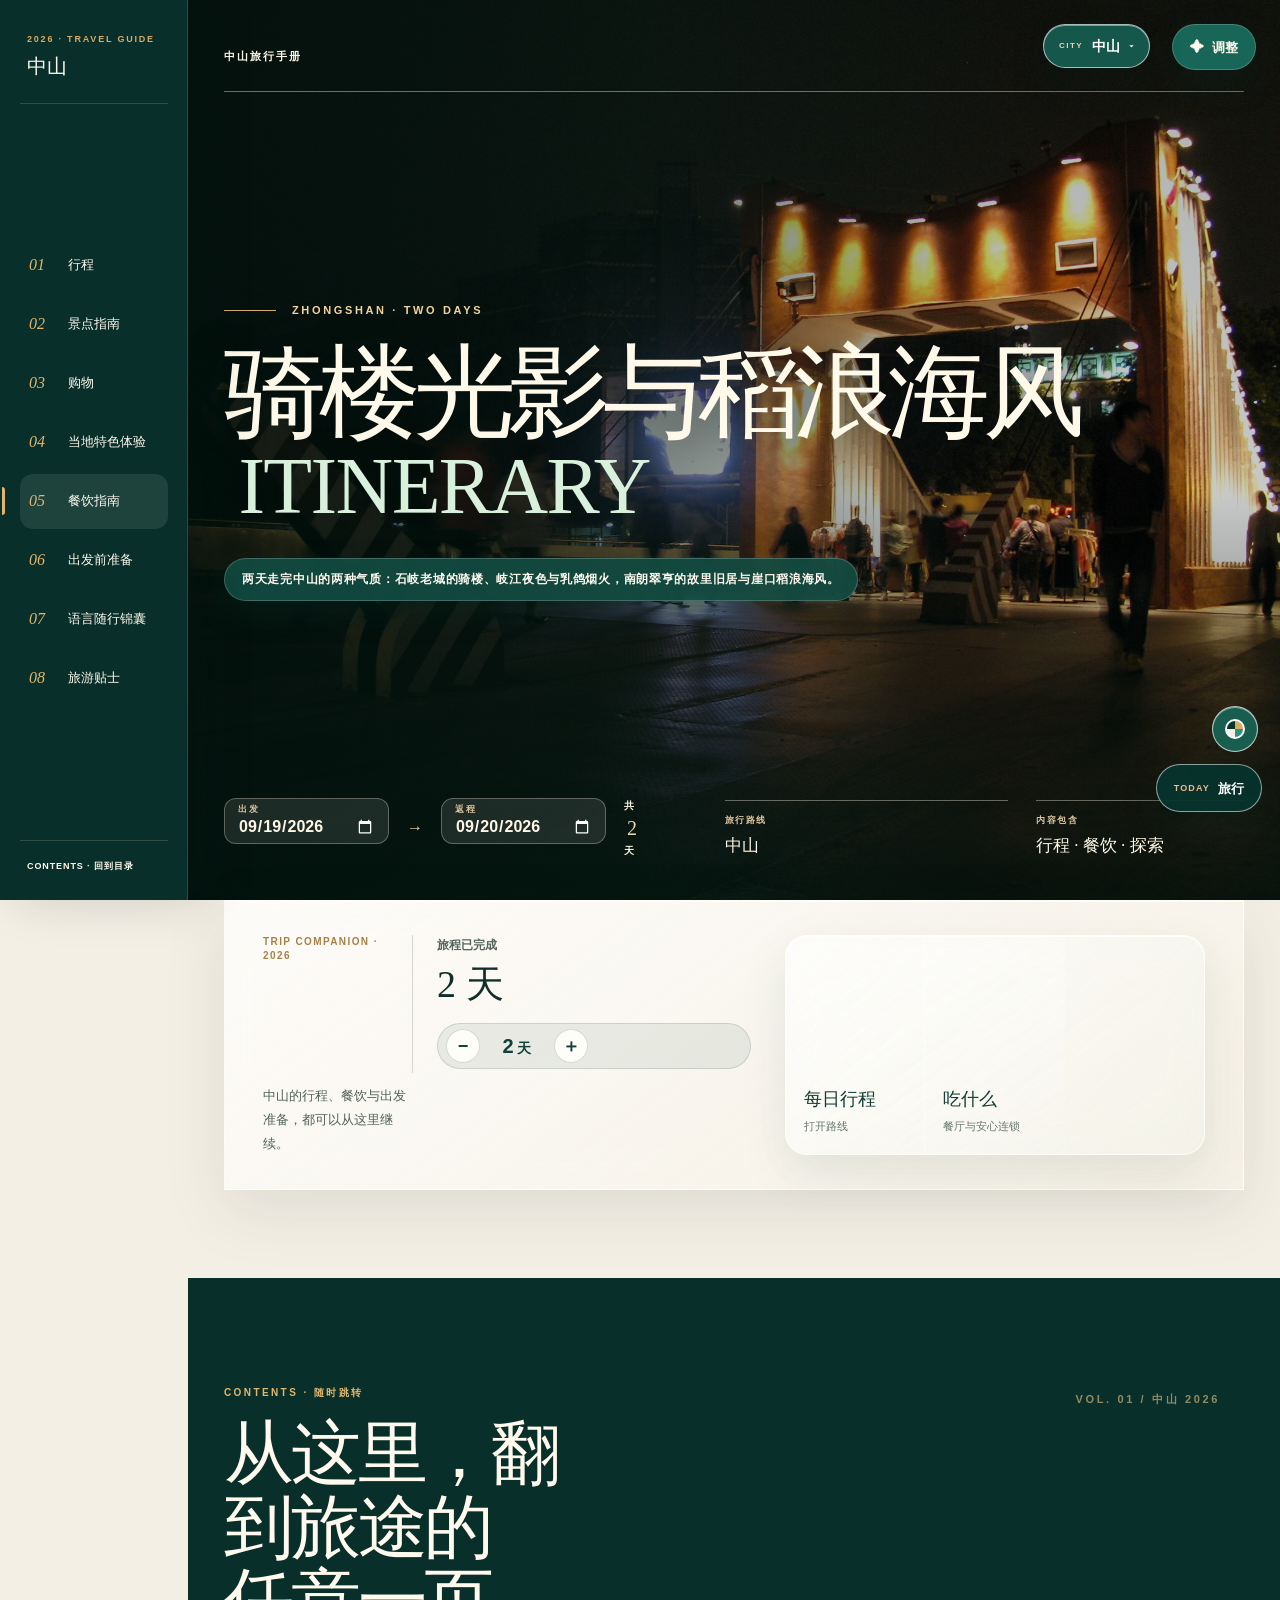
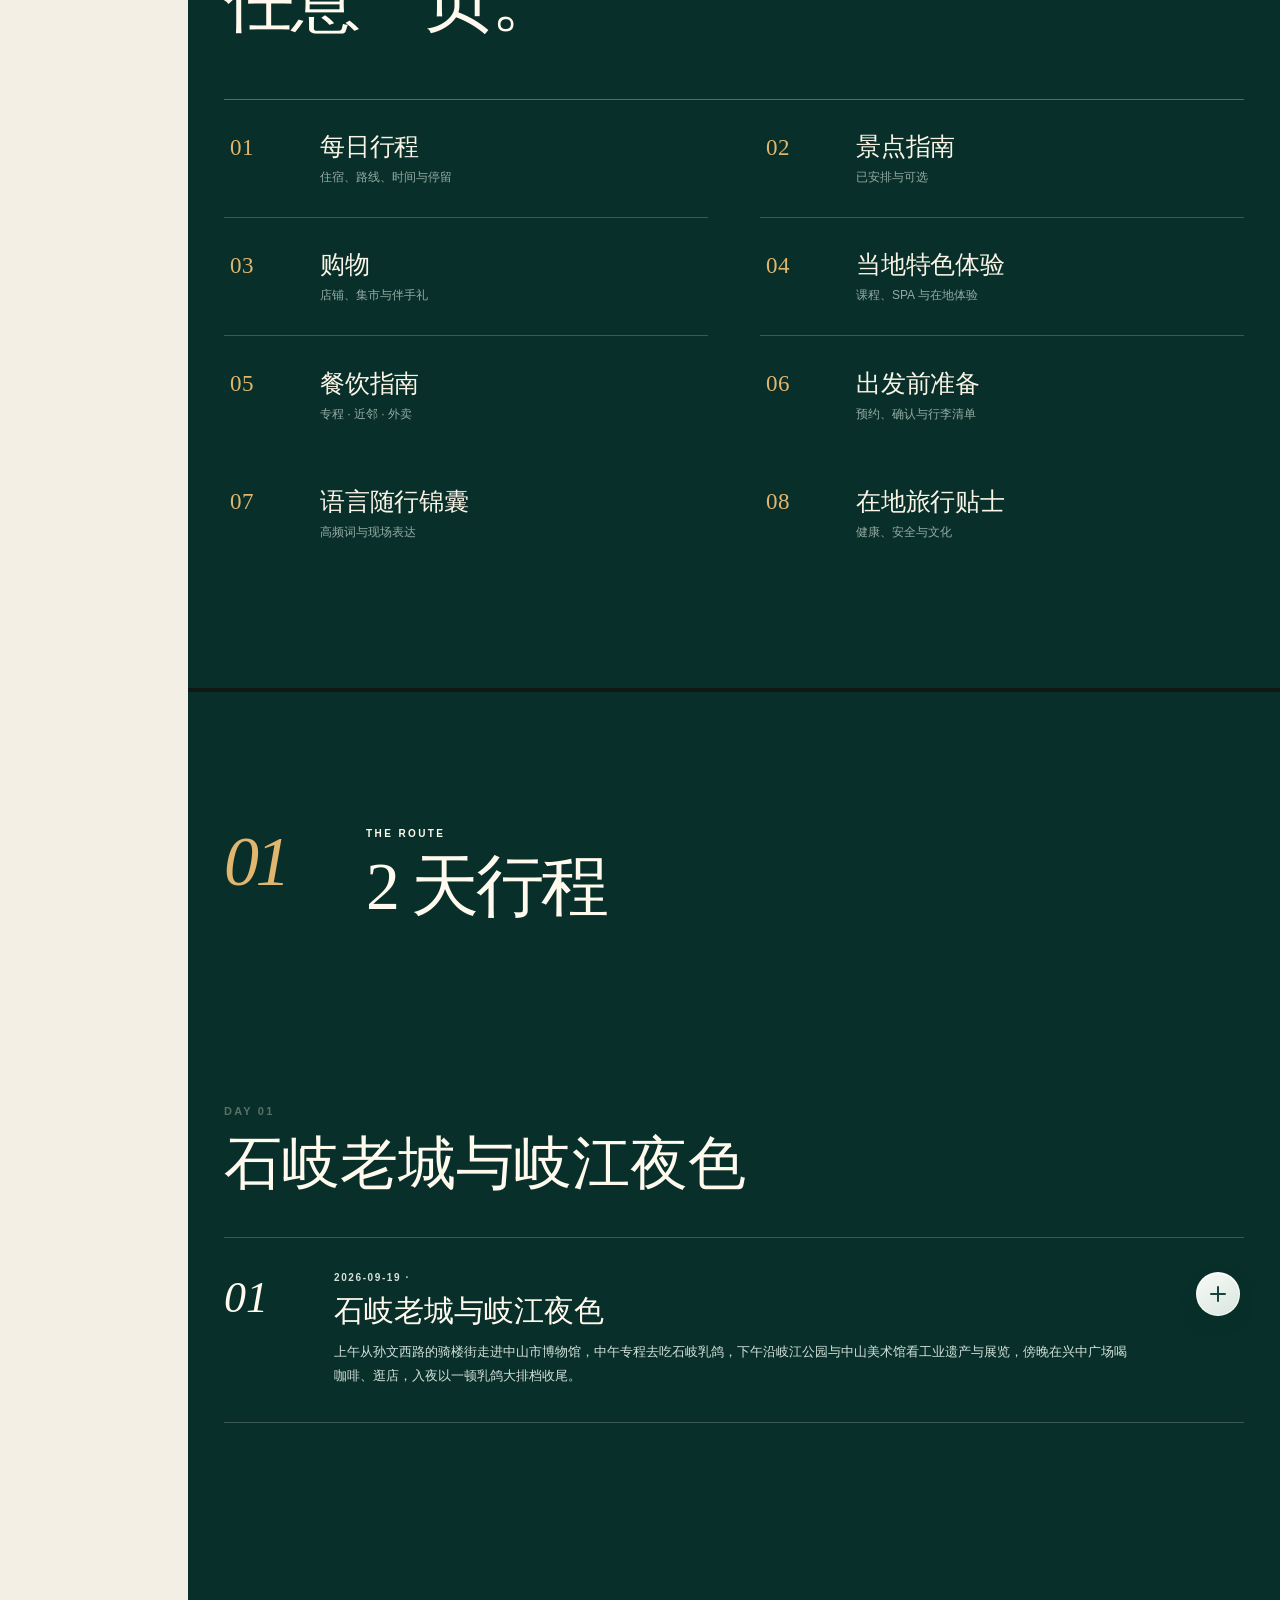
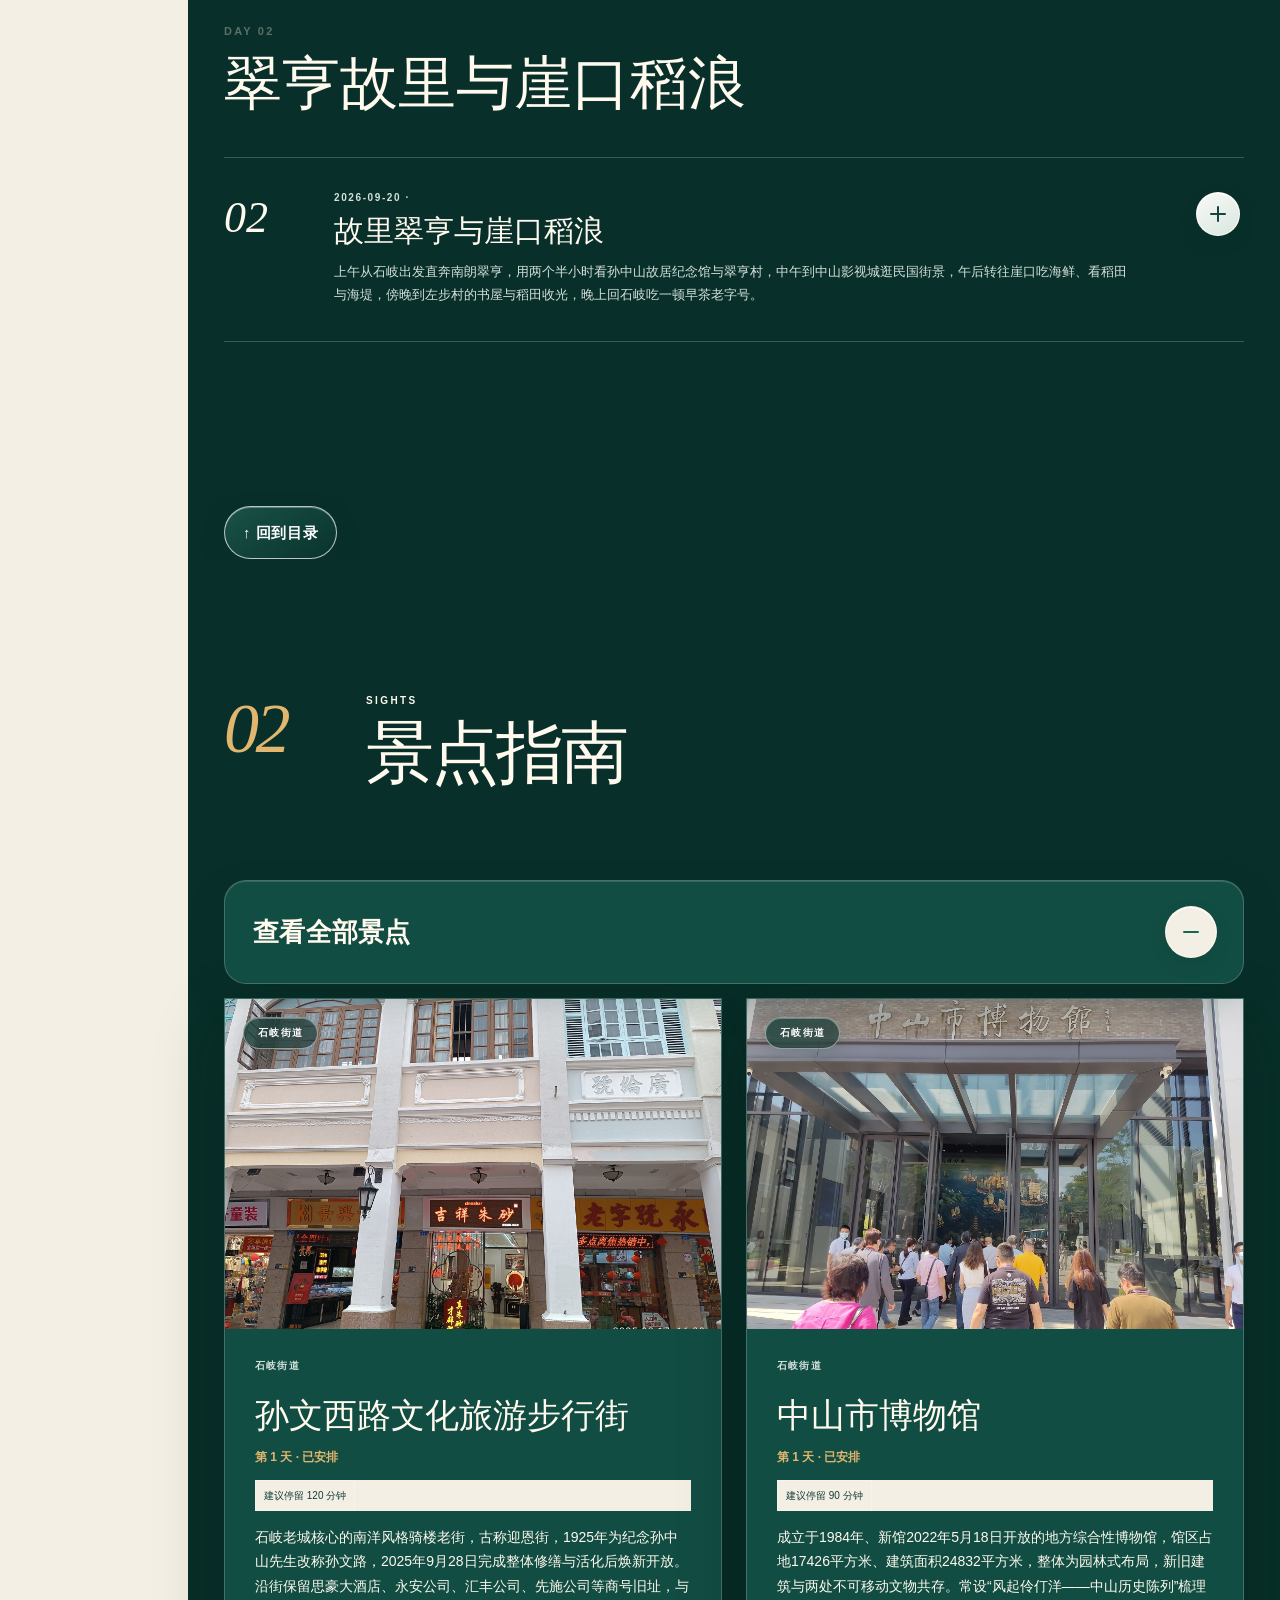
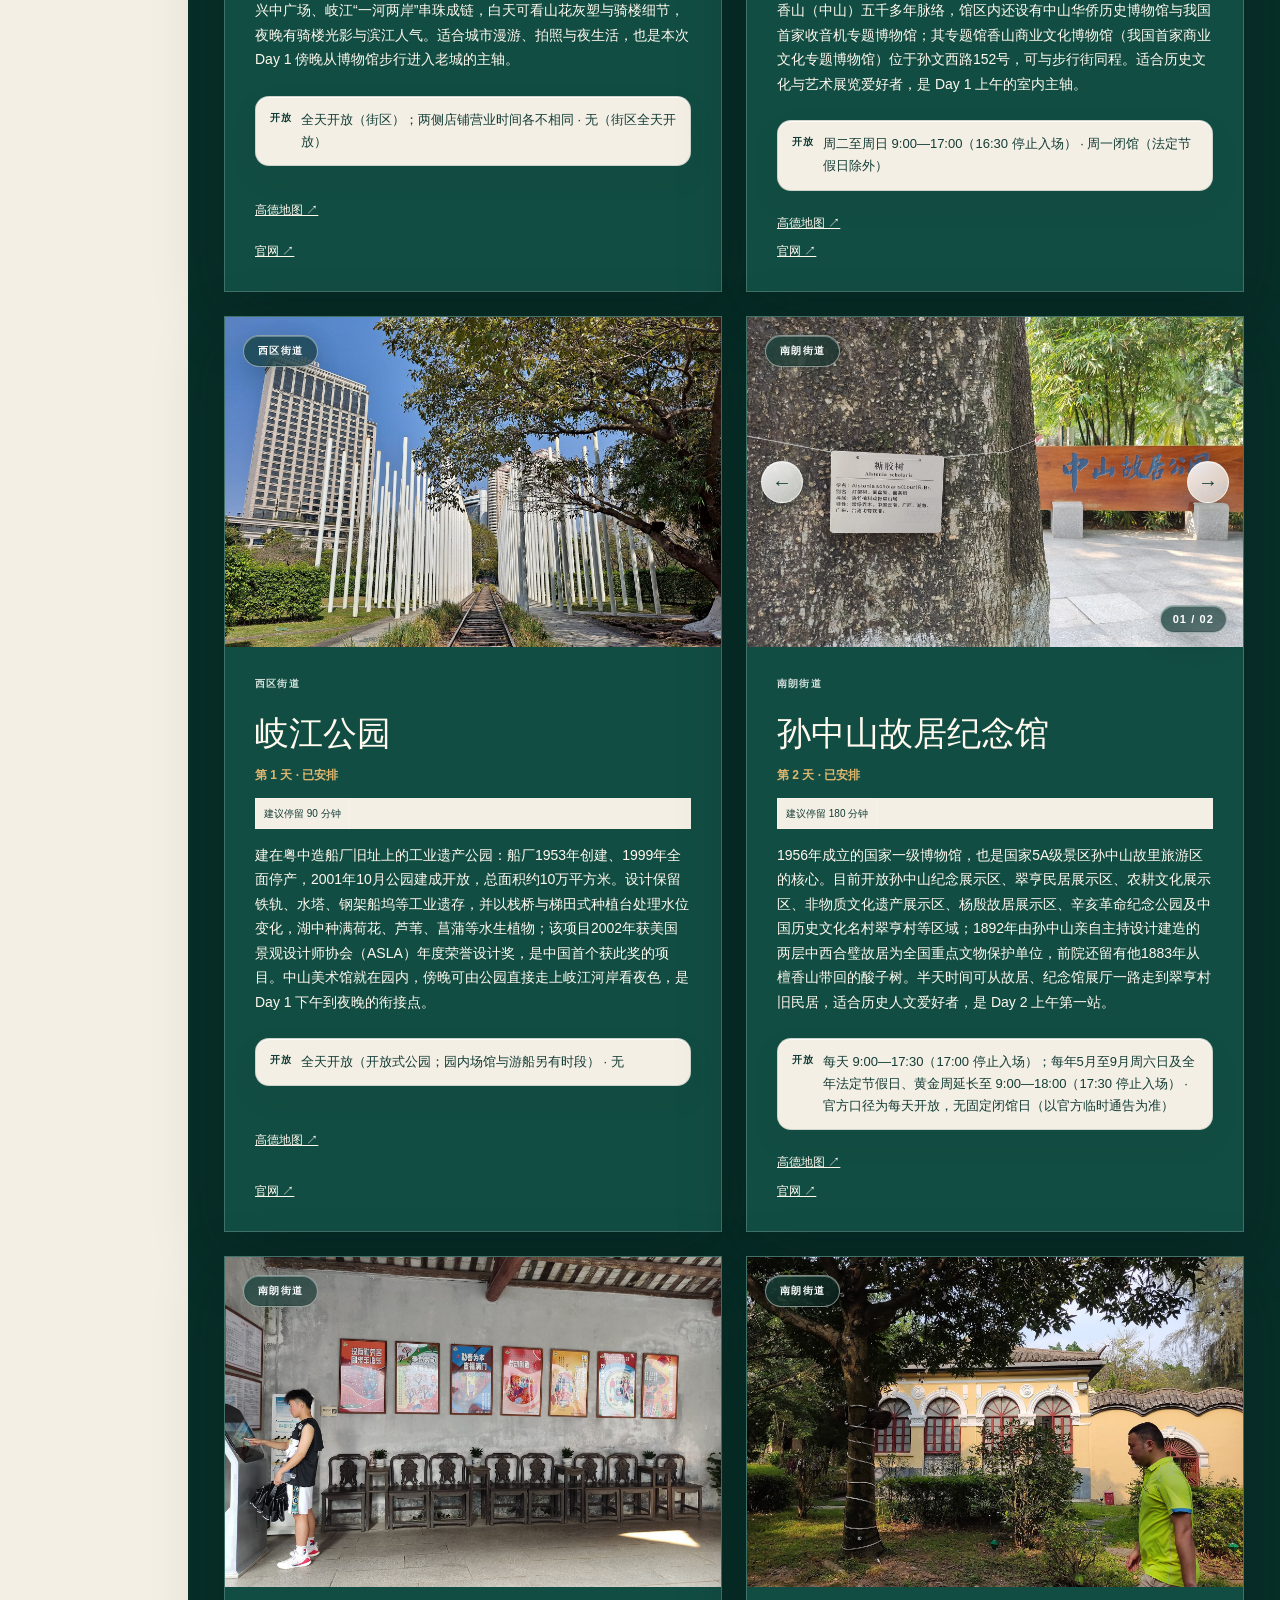
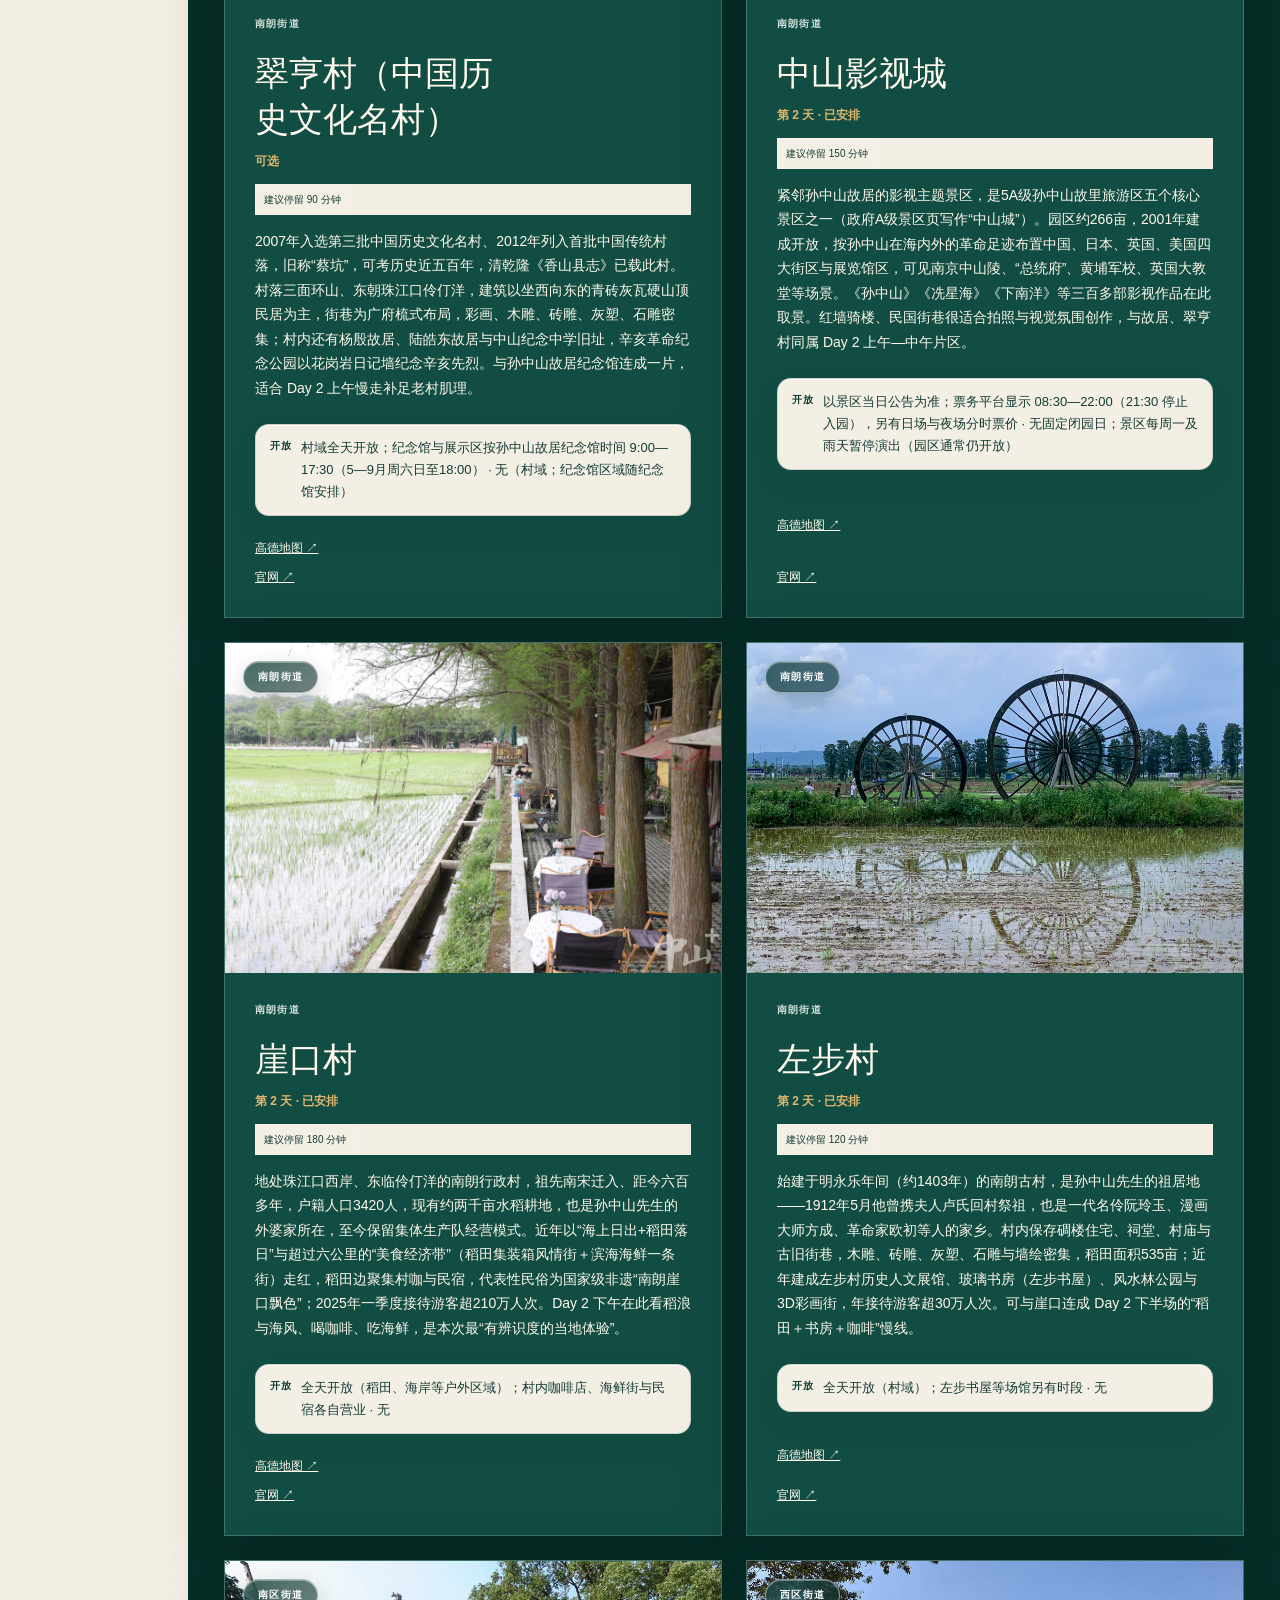
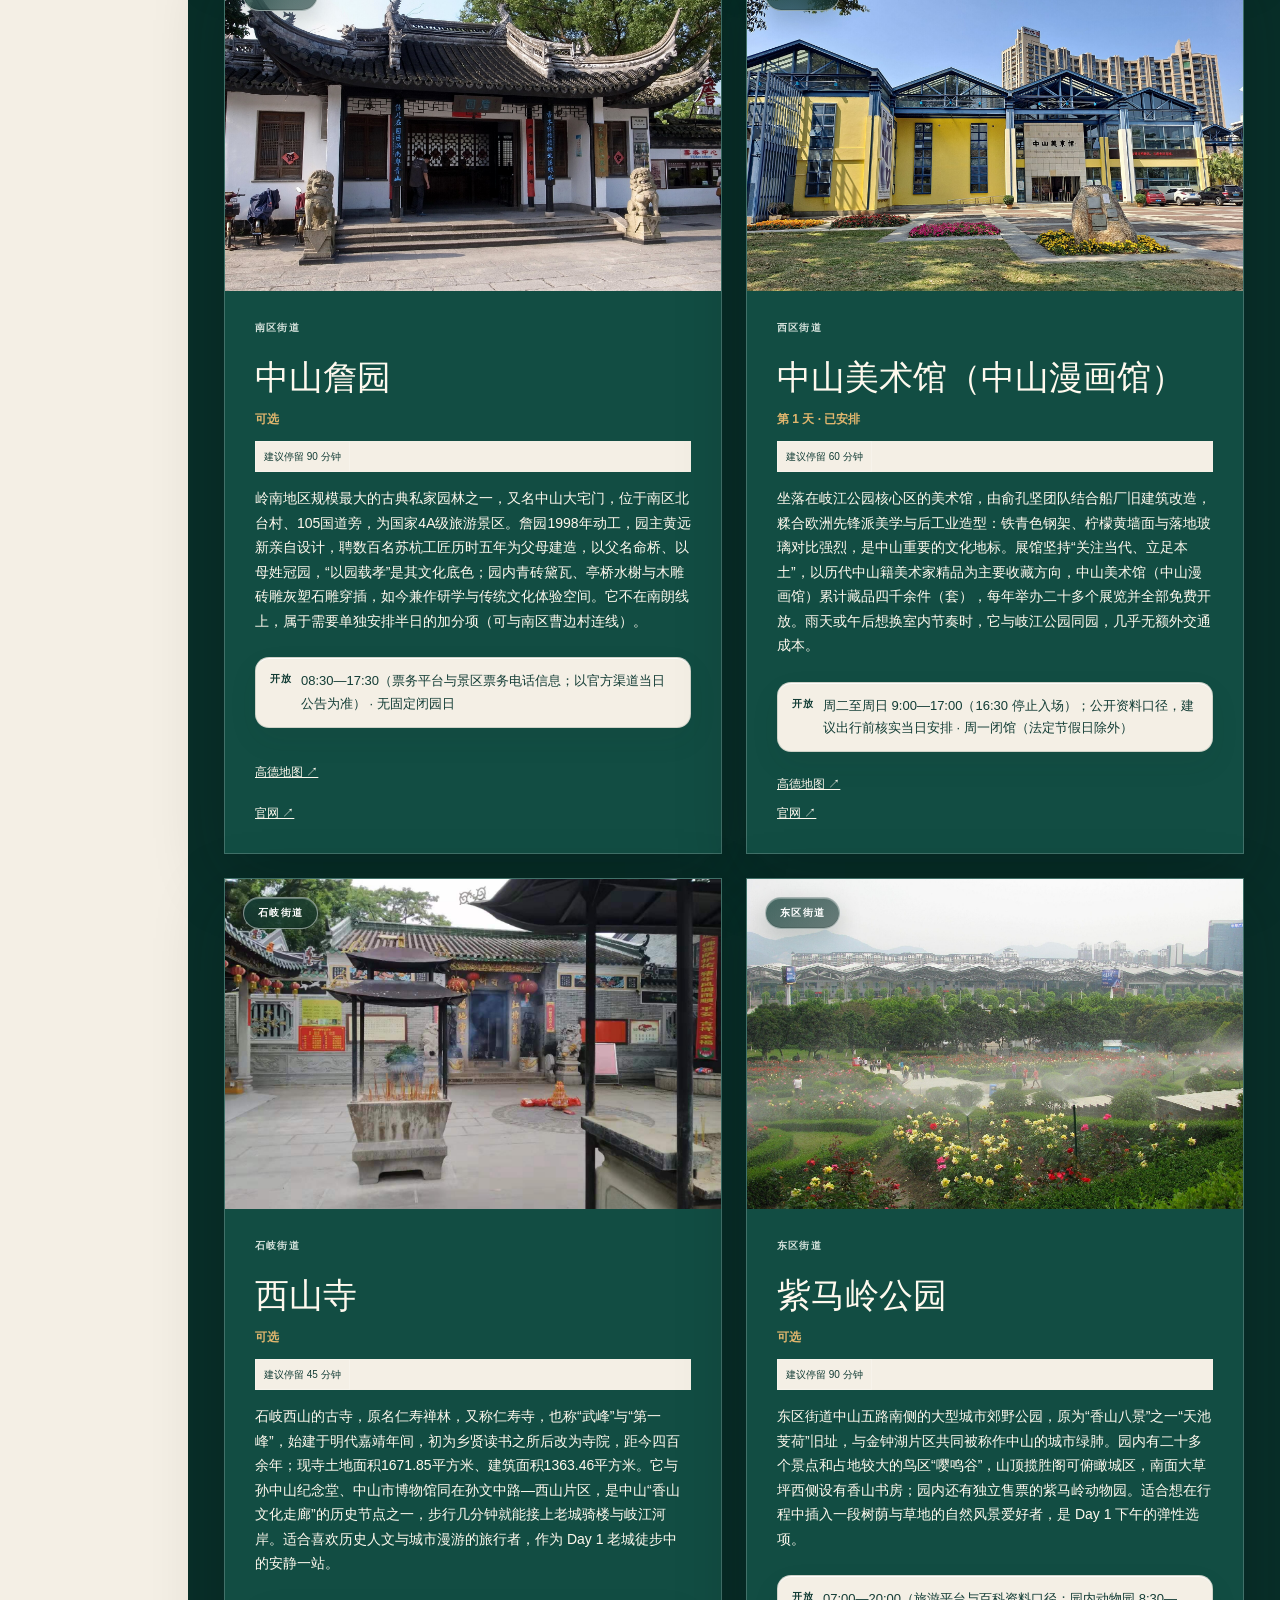
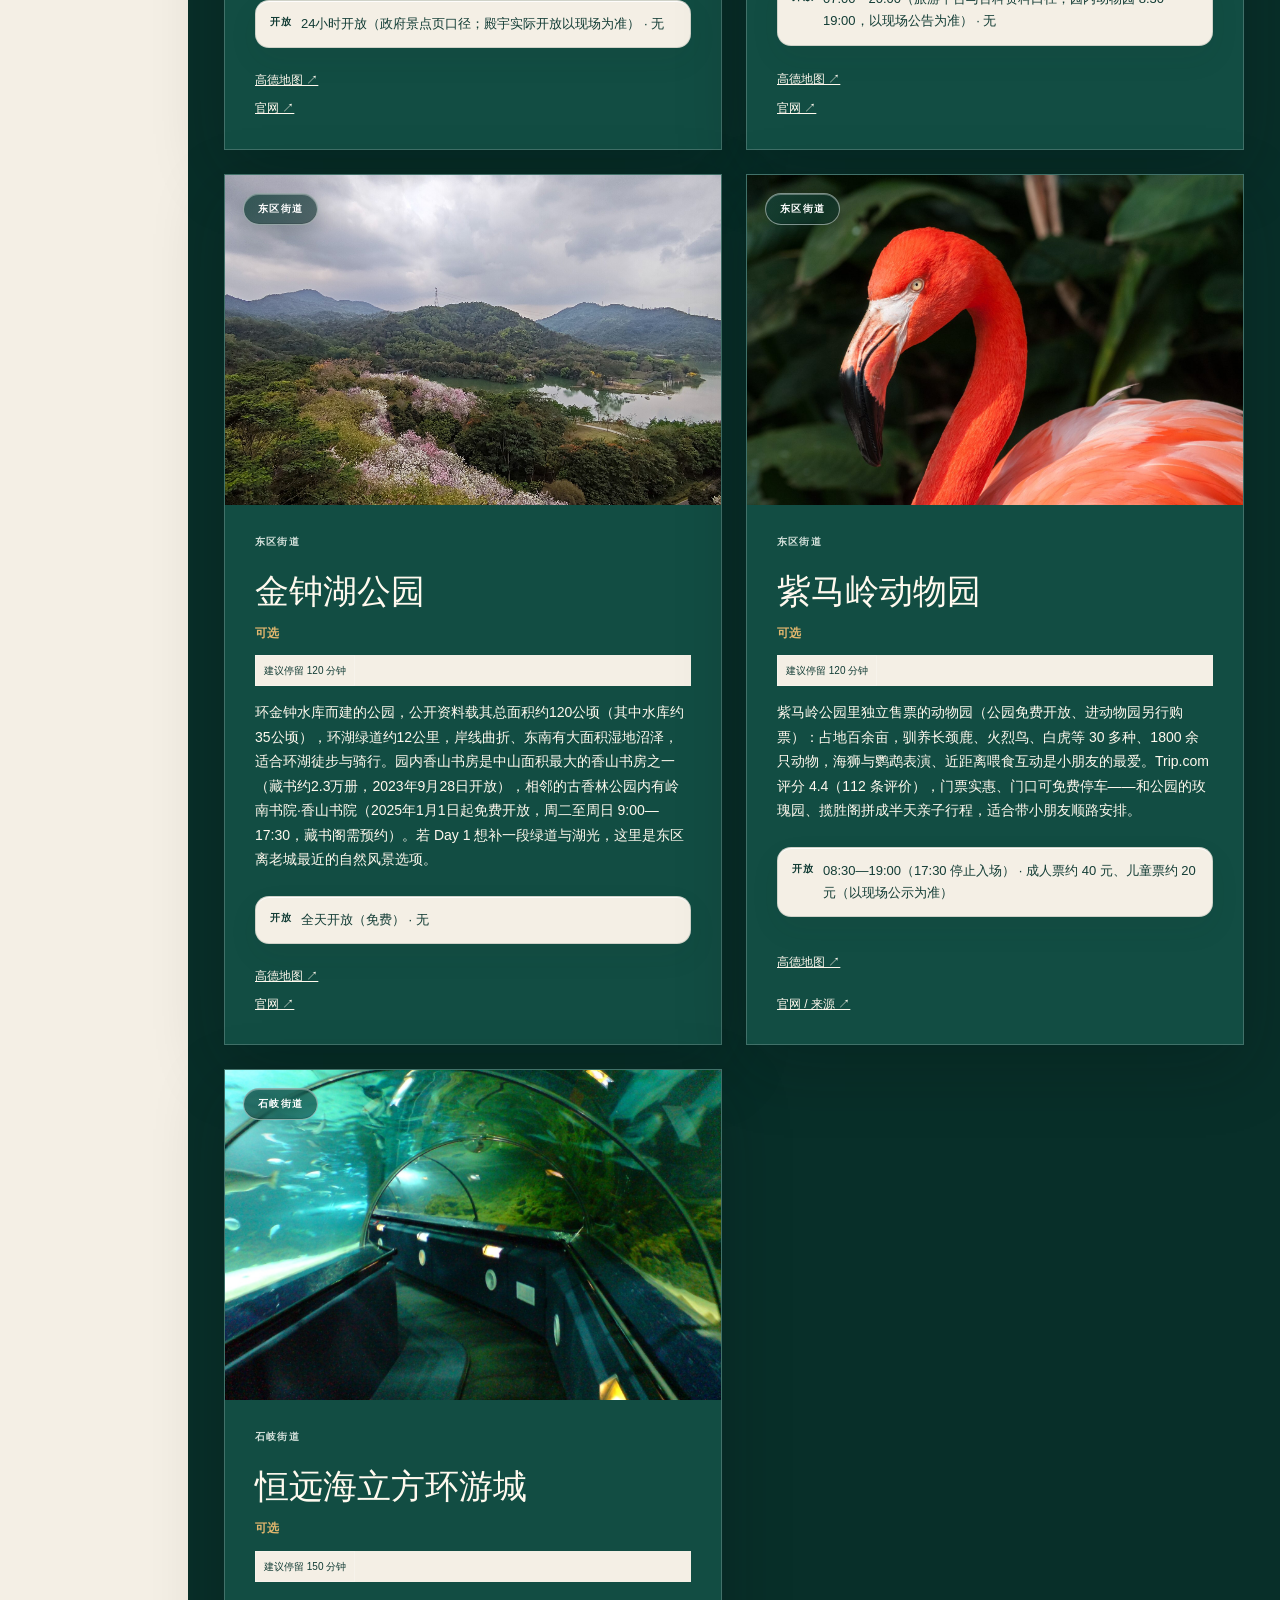
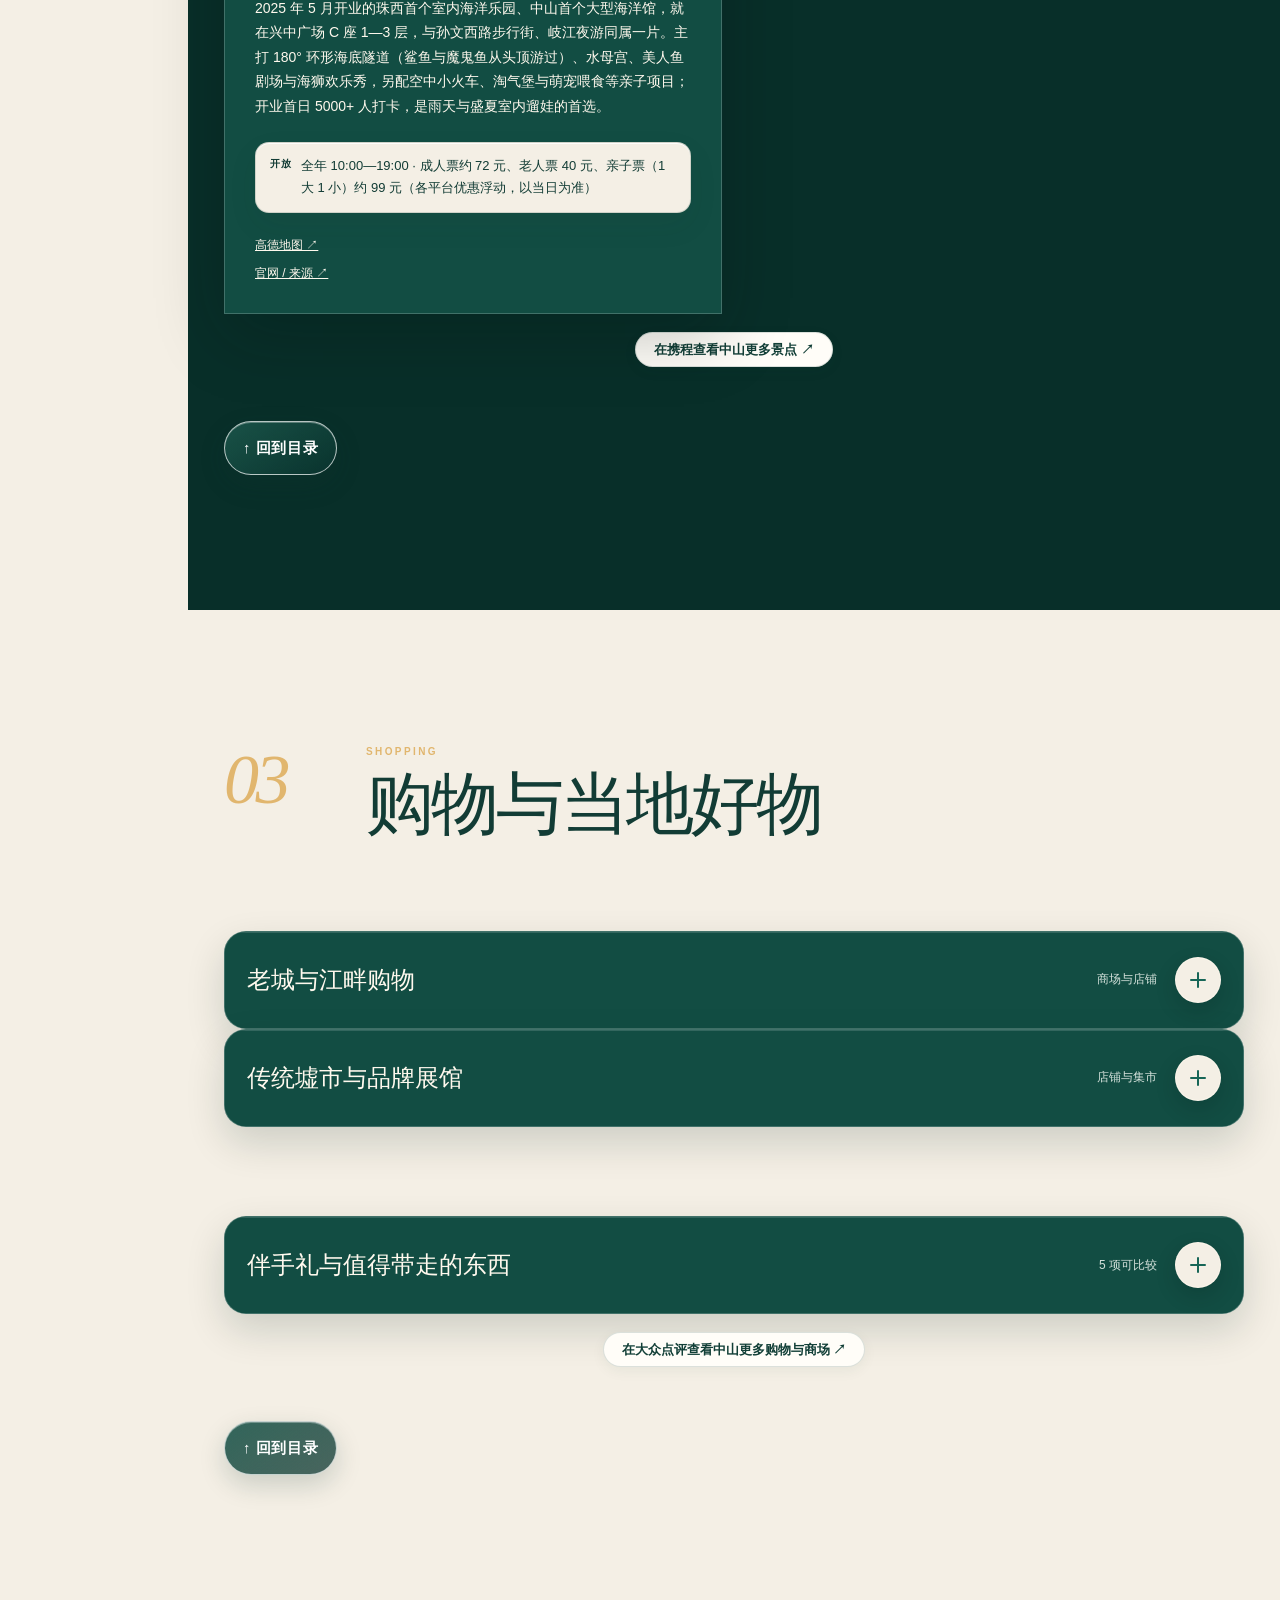
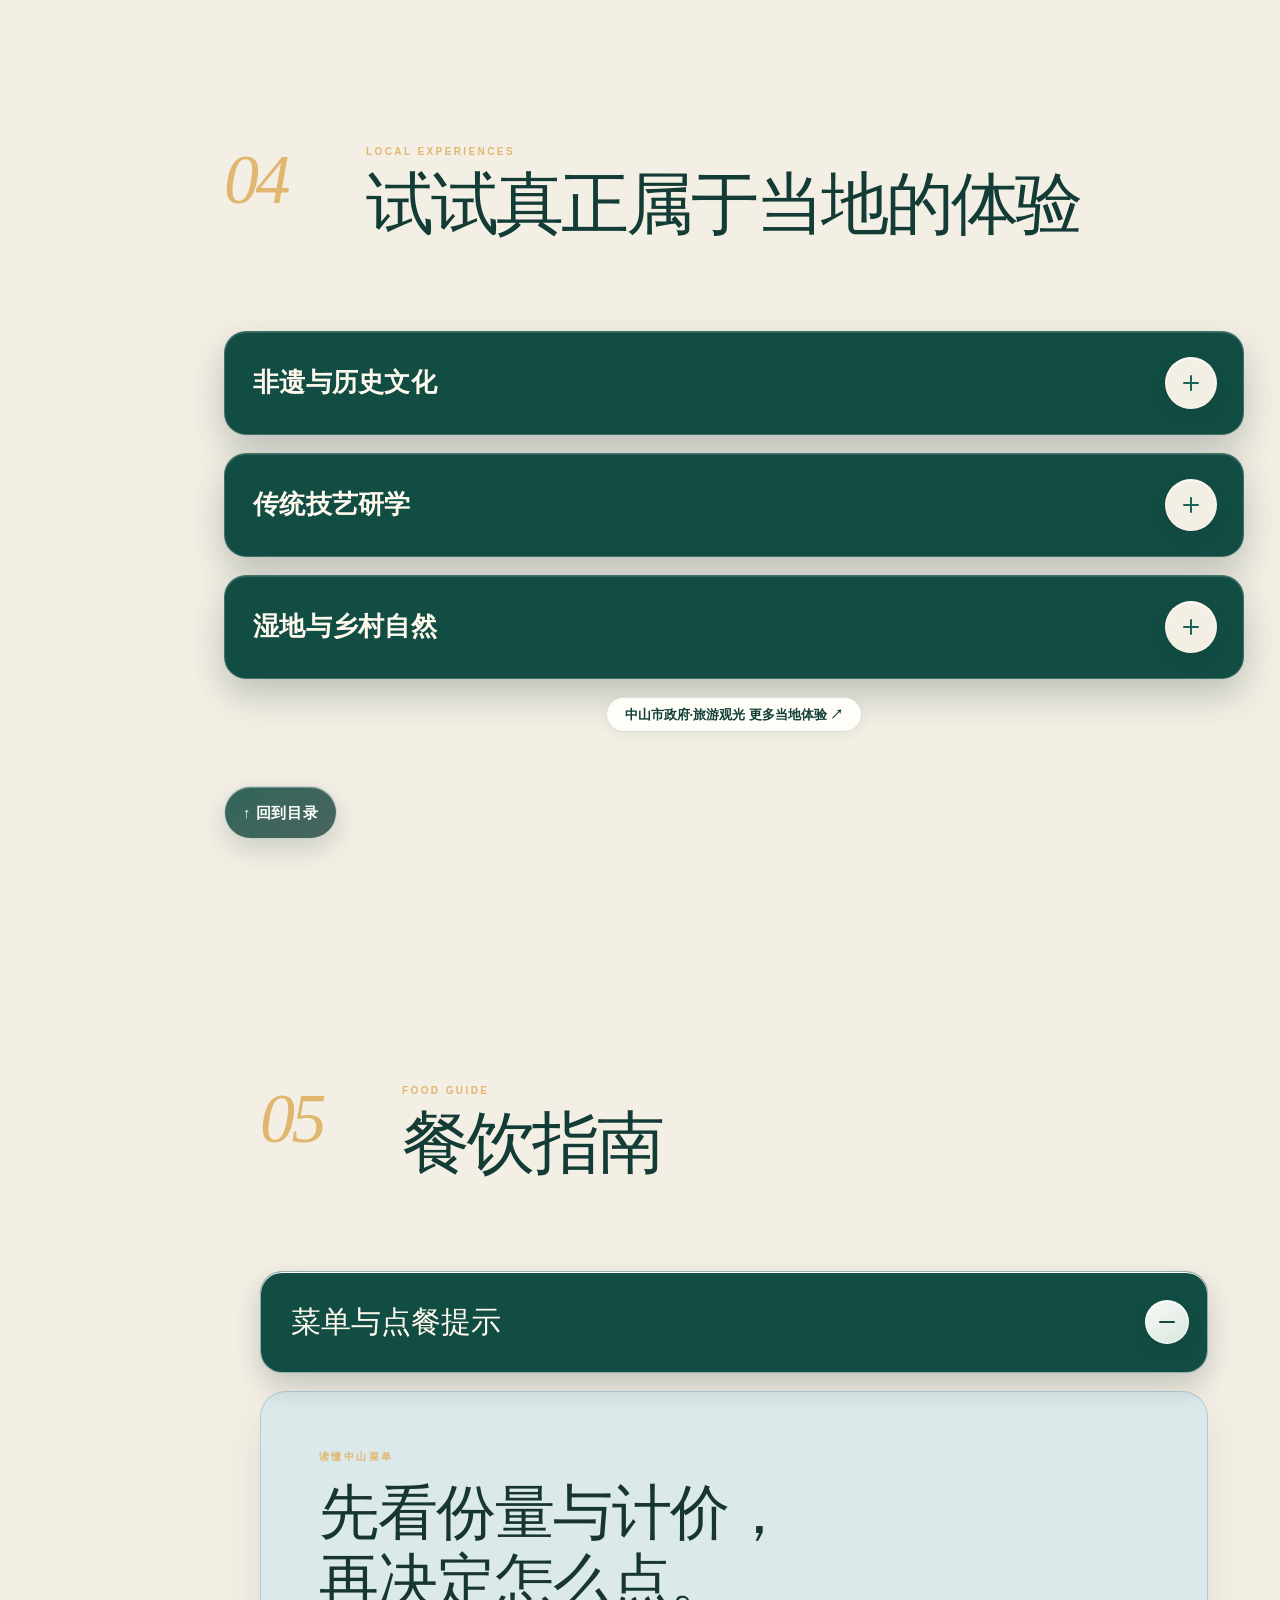
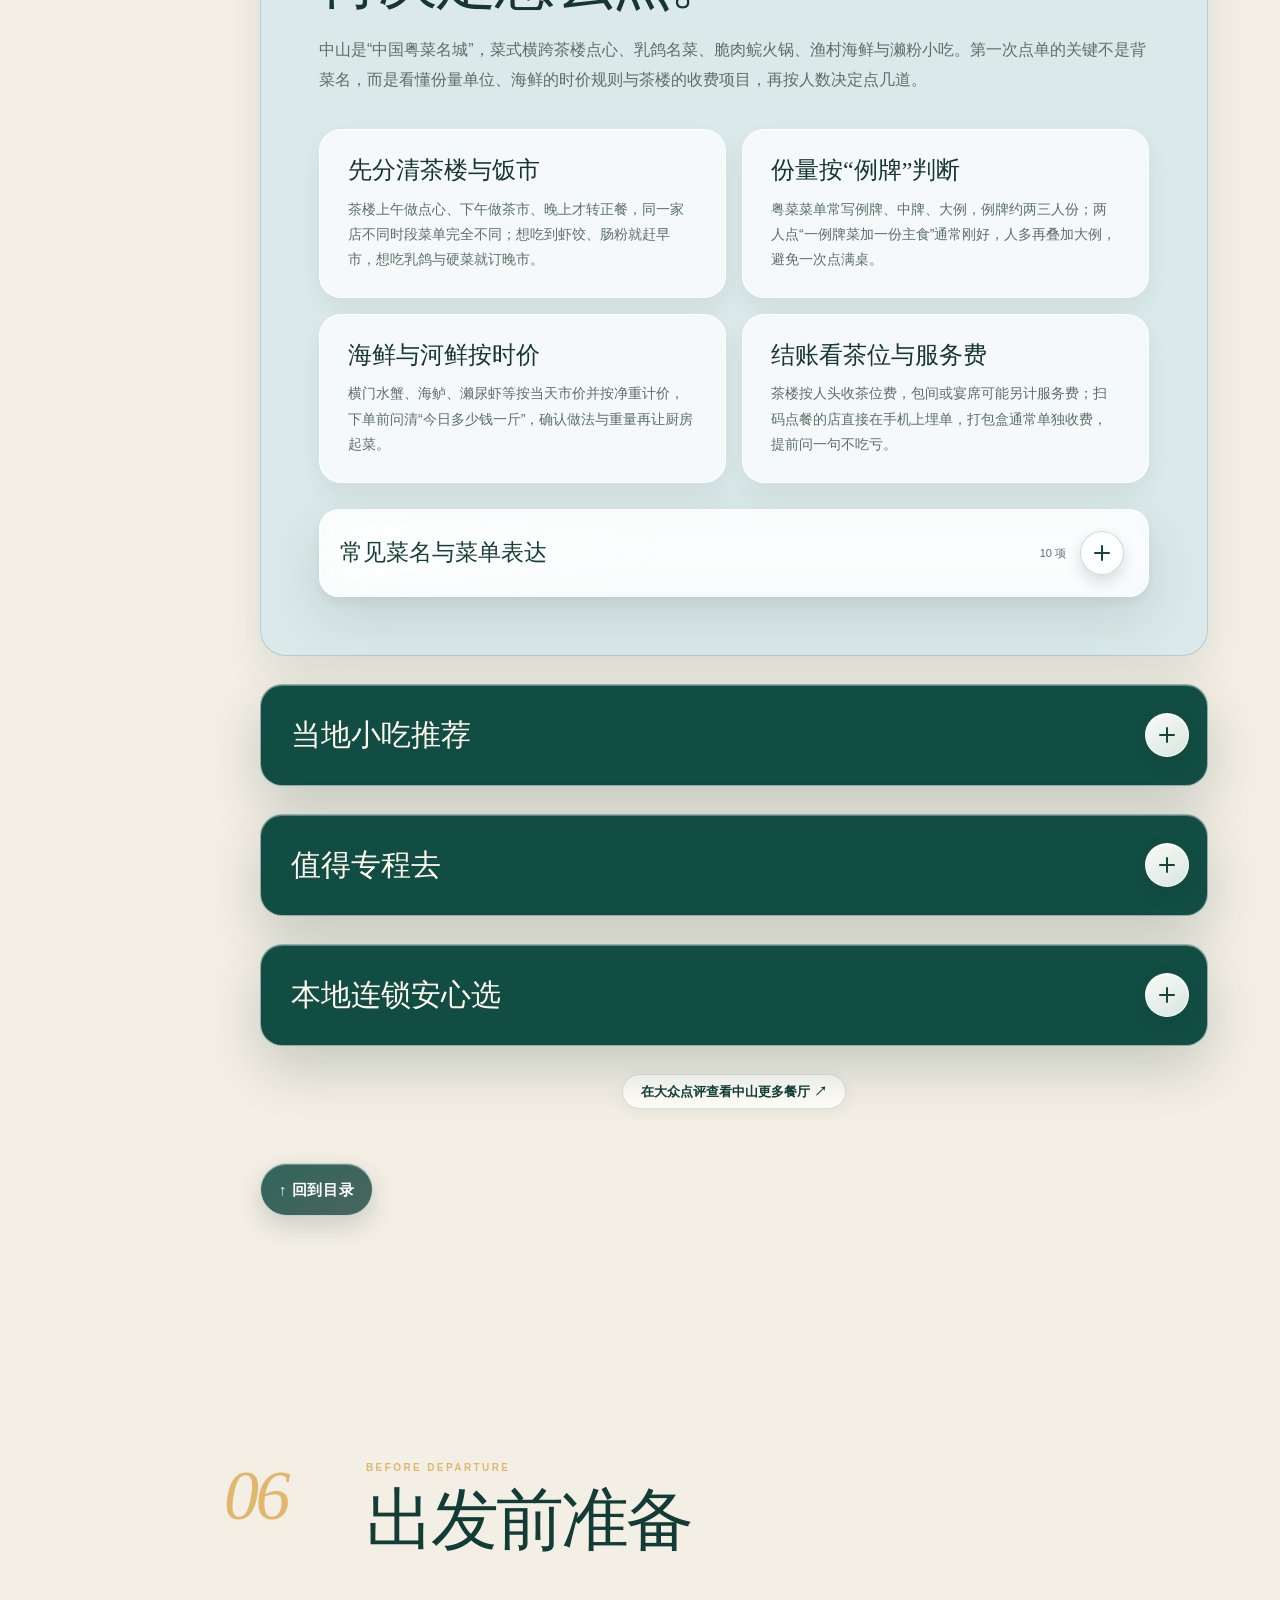
==== commit 27938b29: "深圳、中山新增水族馆与动物园可选景点（各 1 水族馆+1 动物园）： - 深圳：小梅沙海洋世界（4.6/2566 评价）、深圳野生动物园（4.4/1.9k）→ 景点卡 15→17 张 - 中山：紫马岭" ====
--- a/index.html
+++ b/index.html
@@ -4,9 +4,9 @@
 @layer theme{:root,:host{--font-sans:ui-sans-serif, system-ui, sans-serif, "Apple Color Emoji", "Segoe UI Emoji", "Segoe UI Symbol", "Noto Color Emoji";--font-mono:ui-monospace, SFMono-Regular, Menlo, Monaco, Consolas, "Liberation Mono", "Courier New", monospace;--spacing:.25rem;--default-font-family:var(--font-sans);--default-mono-font-family:var(--font-mono)}}@layer base{*,:after,:before,::backdrop{box-sizing:border-box;border:0 solid;margin:0;padding:0}::file-selector-button{box-sizing:border-box;border:0 solid;margin:0;padding:0}html,:host{-webkit-text-size-adjust:100%;tab-size:4;line-height:1.5;font-family:var(--default-font-family,ui-sans-serif, system-ui, sans-serif, "Apple Color Emoji", "Segoe UI Emoji", "Segoe UI Symbol", "Noto Color Emoji");font-feature-settings:var(--default-font-feature-settings,normal);font-variation-settings:var(--default-font-variation-settings,normal);-webkit-tap-highlight-color:transparent}hr{height:0;color:inherit;border-top-width:1px}abbr:where([title]){-webkit-text-decoration:underline dotted;text-decoration:underline dotted}h1,h2,h3,h4,h5,h6{font-size:inherit;font-weight:inherit}a{color:inherit;-webkit-text-decoration:inherit;-webkit-text-decoration:inherit;-webkit-text-decoration:inherit;-webkit-text-decoration:inherit;text-decoration:inherit}b,strong{font-weight:bolder}code,kbd,samp,pre{font-family:var(--default-mono-font-family,ui-monospace, SFMono-Regular, Menlo, Monaco, Consolas, "Liberation Mono", "Courier New", monospace);font-feature-settings:var(--default-mono-font-feature-settings,normal);font-variation-settings:var(--default-mono-font-variation-settings,normal);font-size:1em}small{font-size:80%}sub,sup{vertical-align:baseline;font-size:75%;line-height:0;position:relative}sub{bottom:-.25em}sup{top:-.5em}table{text-indent:0;border-color:inherit;border-collapse:collapse}:-moz-focusring{outline:auto}progress{vertical-align:baseline}summary{display:list-item}ol,ul,menu{list-style:none}img,svg,video,canvas,audio,iframe,embed,object{vertical-align:middle;display:block}img,video{max-width:100%;height:auto}button,input,select,optgroup,textarea{font:inherit;font-feature-settings:inherit;font-variation-settings:inherit;letter-spacing:inherit;color:inherit;opacity:1;background-color:#0000;border-radius:0}::file-selector-button{font:inherit;font-feature-settings:inherit;font-variation-settings:inherit;letter-spacing:inherit;color:inherit;opacity:1;background-color:#0000;border-radius:0}:where(select:is([multiple],[size])) optgroup{font-weight:bolder}:where(select:is([multiple],[size])) optgroup option{padding-inline-start:20px}::file-selector-button{margin-inline-end:4px}::placeholder{opacity:1}@supports (not ((-webkit-appearance:-apple-pay-button))) or (contain-intrinsic-size:1px){::placeholder{color:currentColor}@supports (color:color-mix(in lab, red, red)){::placeholder{color:color-mix(in oklab, currentcolor 50%, transparent)}}}textarea{resize:vertical}::-webkit-search-decoration{-webkit-appearance:none}::-webkit-date-and-time-value{min-height:1lh;text-align:inherit}::-webkit-datetime-edit{display:inline-flex}::-webkit-datetime-edit-fields-wrapper{padding:0}::-webkit-datetime-edit{padding-block:0}::-webkit-datetime-edit-year-field{padding-block:0}::-webkit-datetime-edit-month-field{padding-block:0}::-webkit-datetime-edit-day-field{padding-block:0}::-webkit-datetime-edit-hour-field{padding-block:0}::-webkit-datetime-edit-minute-field{padding-block:0}::-webkit-datetime-edit-second-field{padding-block:0}::-webkit-datetime-edit-millisecond-field{padding-block:0}::-webkit-datetime-edit-meridiem-field{padding-block:0}::-webkit-calendar-picker-indicator{line-height:1}:-moz-ui-invalid{box-shadow:none}button,input:where([type=button],[type=reset],[type=submit]){appearance:button}::file-selector-button{appearance:button}::-webkit-inner-spin-button{height:auto}::-webkit-outer-spin-button{height:auto}[hidden]:where(:not([hidden=until-found])){display:none!important}}@layer components;@layer utilities{.relative{position:relative}.start{inset-inline-start:var(--spacing)}.end{inset-inline-end:var(--spacing)}.container{width:100%}@media (width>=40rem){.container{max-width:40rem}}@media (width>=48rem){.container{max-width:48rem}}@media (width>=64rem){.container{max-width:64rem}}@media (width>=80rem){.container{max-width:80rem}}@media (width>=96rem){.container{max-width:96rem}}.contents{display:contents}.table{display:table}}:root{--jungle:#173f36;--deep:#0c2e2c;--sea:#197e8f;--lagoon:#a8d8d3;--sand:#e8d8b6;--limestone:#f6f0e4;--terracotta:#bd6246;--ink:#21332e;--muted:#697b74;--white:#fffdf8}*{box-sizing:border-box}html{scroll-behavior:smooth}body{background:var(--white);color:var(--ink);margin:0;font-family:Microsoft YaHei,PingFang SC,Noto Sans CJK SC,Arial,sans-serif;line-height:1.75}a{color:inherit;text-decoration:none}.shell{width:min(1160px,100% - 48px);margin:auto}.eyebrow{letter-spacing:.2em;text-transform:uppercase;margin:0 0 10px;font:700 11px/1.3 Arial,sans-serif}.section-no{color:var(--terracotta);opacity:.78;font:500 62px/1 Georgia,serif}h1,h2,h3,p{margin-top:0}h2{letter-spacing:-.03em;margin:0 0 18px;font:500 clamp(34px,5vw,64px)/1.12 Georgia,Songti SC,serif}h3{line-height:1.35}.hero{color:#f8f1df;background:radial-gradient(circle at 78% 42%,#2a7269 0 12%,#0000 36%),linear-gradient(125deg,#0b2927 0%,#174a3e 48%,#1b6971 100%);min-height:760px;position:relative;overflow:hidden}.hero:before{content:"";background:linear-gradient(115deg,#0000 48%,#ffffff0f 48.3% 48.8%,#0000 49.1%),repeating-linear-gradient(100deg,#0000 0 70px,#ffffff05 71px 72px);position:absolute;inset:0}.nav{z-index:2;border-bottom:1px solid #ffffff2e;justify-content:space-between;align-items:center;height:92px;display:flex;position:relative}.brand{letter-spacing:.22em;font:700 12px Arial}.navlinks{gap:28px;font-size:13px;display:flex}.hero-inner{z-index:2;padding:118px 0 100px;position:relative}.hero h1{letter-spacing:-.055em;max-width:820px;margin:0 0 34px;font:500 clamp(52px,8vw,102px)/1.02 Georgia,Songti SC,serif}.lede{color:#dce9df;max-width:650px;font-size:17px;line-height:1.9}.hero-notes{flex-wrap:wrap;gap:12px;margin-top:44px;display:flex}.hero-notes span{border:1px solid #ffffff59;border-radius:99px;padding:8px 15px;font-size:12px}.sun-disc{background:var(--terracotta);border-radius:50%;width:330px;height:330px;position:absolute;bottom:-120px;right:-80px;box-shadow:0 0 100px #e28b5c38}.flight-band{background:var(--limestone);padding:90px 0}.flight-grid{grid-template-columns:1fr 1.25fr;align-items:start;gap:22px 70px;display:grid}.flight-card{background:var(--white);border-left:5px solid var(--sea);grid-template-columns:100px 1fr 32px 1fr;align-items:center;gap:15px;padding:24px;display:grid;box-shadow:0 12px 35px #19372f14}.flight-card b{color:var(--terracotta);font:700 20px Arial}.flight-card small,.flight-card span{color:var(--muted);font-size:11px;display:block}.flight-card strong{font:500 25px Georgia,serif}.flight-card i{color:var(--sea);font-style:normal}.fineprint{color:var(--muted);grid-column:2;margin:4px 0 0;font-size:12px}.section{padding:110px 0}.section-heading{grid-template-columns:105px 1fr;align-items:start;margin-bottom:60px;display:grid}.section-heading>div>p:last-child{color:var(--muted);max-width:680px}.days{border-top:1px solid #cbd6d0}.day{border-bottom:1px solid #d8dfda;grid-template-columns:90px 1fr;gap:35px;padding:34px 20px 34px 0;display:grid;position:relative}.day:after{content:"";background:var(--jungle);transform-origin:top;width:7px;height:100%;transition:all .35s;position:absolute;top:0;right:0;transform:scaleY(0)}.day:hover:after{transform:scaleY(1)}.day-index{color:#a8b7af;font:italic 34px Georgia}.day h3{margin:0 0 9px;font:500 25px Georgia,Songti SC,serif}.day p:last-child{color:#55665f;max-width:800px;margin:0}.day.coast .eyebrow{color:var(--sea)}.day.ubud .eyebrow{color:var(--jungle)}.day.penida .eyebrow{color:var(--terracotta)}.penida-section{background:var(--deep);color:#edf5ef;padding:110px 0}.section-heading.light .section-no{color:#eb9776}.section-heading.light p:last-child{color:#a9c3bb}.penida-timeline{border-left:1px solid #5d7f78;max-width:850px;margin-left:105px}.penida-stop{grid-template-columns:120px 1fr;gap:30px;padding:0 0 30px 38px;display:grid;position:relative}.penida-stop:before{content:"";background:var(--terracotta);border-radius:50%;width:13px;height:13px;position:absolute;top:8px;left:-7px;box-shadow:0 0 0 7px #bd624626}.penida-stop time{color:#f0c592;font:500 27px Georgia}.penida-stop h3{margin:0 0 4px;font:500 21px Georgia,Songti SC,serif}.penida-stop p{color:#a9c3bb;margin:0}.penida-note{color:#dce9df;border-left:4px solid var(--terracotta);background:#16463f;max-width:850px;margin:22px 0 0 105px;padding:20px 24px}.restaurant-grid{grid-template-columns:repeat(2,1fr);gap:28px;display:grid}.restaurant{background:var(--limestone);overflow:hidden}.photo{height:310px;position:relative;overflow:hidden}.photo img{object-fit:cover;width:100%;height:100%;transition:transform .7s}.restaurant:hover .photo img{transform:scale(1.035)}.photo span{color:#fff;letter-spacing:.15em;text-transform:uppercase;background:#0c2e2ce0;padding:7px 12px;font:700 10px Arial;position:absolute;top:18px;left:18px}.restaurant-top{justify-content:space-between;align-items:start;gap:15px;display:flex}.restaurant-top h3{margin:0;font:500 28px Georgia,serif}.restaurant-top b{color:var(--terracotta);white-space:nowrap;font-size:13px}.cuisine{color:var(--sea);font-size:13px;font-weight:700}.restaurant-foot{border-top:1px solid #d4c7ab;justify-content:space-between;gap:15px;margin-top:18px;padding-top:16px;font-size:12px;display:flex}.restaurant-foot a{color:var(--muted);text-decoration:underline}.words-section{background:var(--limestone);padding:110px 0}.vocab-grid{grid-template-columns:repeat(5,1fr);gap:16px;display:grid}.vocab{background:var(--white);padding:22px}.vocab h3{color:var(--terracotta);border-bottom:1px solid #dccdaa;padding-bottom:10px;font:500 20px Georgia,Songti SC,serif}.vocab div{border-bottom:1px dotted #d8d2c5;justify-content:space-between;gap:8px;padding:8px 0;font-size:12px;display:flex}.vocab b{color:var(--jungle);font-family:Arial}.vocab span{color:var(--muted)}.quick-phrases{flex-wrap:wrap;gap:10px;margin-top:28px;display:flex}.quick-phrases span{background:var(--jungle);color:#fff;border-radius:99px;padding:10px 15px;font:700 12px Arial}.quick-phrases em{color:#cfe0d8;margin-left:6px;font:12px Microsoft YaHei}footer{color:#e5eee7;background:#071f1e;padding:90px 0}footer .shell{justify-content:space-between;align-items:end;display:flex}footer p{margin:0;font:500 32px/1.5 Georgia,Songti SC,serif}footer a{color:#a8c0b8;font-size:12px}@media (width<=850px){.shell{width:min(100% - 32px,680px)}.hero{min-height:690px}.navlinks{gap:16px}.hero-inner{padding-top:90px}.hero h1{font-size:55px}.flight-grid{grid-template-columns:1fr}.flight-grid>div:first-child{grid-row:auto}.fineprint{grid-column:1}.section{padding:78px 0}.section-heading{grid-template-columns:68px 1fr}.section-no{font-size:45px}.restaurant-grid{grid-template-columns:1fr}.photo{height:300px}.vocab-grid{grid-template-columns:repeat(2,1fr)}.penida-timeline,.penida-note{margin-left:0}.flight-grid h2{font-size:40px}}@media (width<=560px){.shell{width:calc(100% - 28px)}.nav{height:72px}.navlinks a:nth-child(2){display:none}.hero{min-height:650px}.hero h1{font-size:45px}.lede{font-size:15px}.hero-notes{margin-top:30px}.flight-band{padding:65px 0}.flight-card{grid-template-columns:70px 1fr 18px 1fr;gap:8px;padding:18px}.flight-card strong{font-size:20px}.flight-card b{font-size:16px}.section-heading{grid-template-columns:1fr;gap:14px}.section-no{font-size:38px}h2{font-size:39px}.day{grid-template-columns:48px 1fr;gap:12px;padding-right:0}.day h3{font-size:22px}.penida-section{padding:78px 0}.penida-stop{grid-template-columns:75px 1fr;gap:12px;padding-left:25px}.penida-stop time{font-size:21px}.photo{height:240px}.restaurant-body{padding:21px}.restaurant-top h3{font-size:24px}.restaurant-foot{flex-direction:column}.vocab-grid{grid-template-columns:1fr}.quick-phrases span{width:100%}footer .shell{display:block}footer p{margin-bottom:30px;font-size:26px}}.route-section{background:#f8f4e9;padding:110px 0 0}.journey-label{letter-spacing:.2em;font:700 11px Arial}.journey-block>h3{margin:8px 0 34px;font:500 42px Georgia,Songti SC,serif}.jungle-block{color:#edf5e9;background:linear-gradient(135deg,#143d33,#2c6657)}.sea-block{color:#effafb;background:linear-gradient(135deg,#116a7b,#69b8bd)}.journey-block .days{border-top:1px solid #ffffff4d}.journey-block .day{border-bottom:1px solid #ffffff47;padding:0;display:block}.journey-block .day:after{display:none}.day summary{cursor:pointer;grid-template-columns:78px 1fr 34px;align-items:start;gap:24px;padding:30px 0;list-style:none;display:grid}.day summary::-webkit-details-marker{display:none}.day summary .day-index{color:#ffffffa6;font:italic 36px Georgia}.day summary small{letter-spacing:.16em;opacity:.72;margin-bottom:8px;font:700 10px Arial;display:block}.day summary b{margin-bottom:8px;font:500 25px Georgia,Songti SC,serif;display:block}.day summary em{opacity:.82;max-width:800px;font-size:13px;font-style:normal;display:block}.day summary i{font:300 28px Arial;transition:all .25s}.day[open] summary i{transform:rotate(45deg)}.day-detail{background:#ffffff1f;border-left:3px solid #f0aa83;grid-template-columns:70px 1fr;gap:8px 18px;margin:0 0 32px 102px;padding:25px 30px;display:grid}.day-detail strong{color:#ffe0b5;font-size:12px}.day-detail p,.day-detail p:last-child{color:inherit;opacity:.94;margin:0 0 10px;font-size:14px}.photo-strip{scroll-snap-type:x mandatory;scrollbar-width:none;height:310px;display:flex;overflow-x:auto}.photo-strip::-webkit-scrollbar{display:none}.photo-strip figure{scroll-snap-align:start;flex:0 0 100%;height:100%;margin:0;position:relative}.photo-strip img{object-fit:cover;width:100%;height:100%}.photo-strip span{color:#fff;letter-spacing:.15em;background:#0c2e2ce0;padding:7px 12px;font:700 10px Arial;position:absolute;top:18px;left:18px}.swipe-hint{color:#d7e9e2;letter-spacing:.12em;background:#173f36;justify-content:space-between;padding:8px 18px;font-size:10px;display:flex}.distance{grid-template-columns:1fr 1fr;gap:10px;margin:18px 0;display:grid}.distance span{color:var(--muted);background:#fffaf0;padding:12px;font-size:11px}.distance b{color:var(--jungle);margin-bottom:2px;display:block}.restaurant-actions{flex-wrap:wrap;gap:10px;display:flex}.restaurant-actions a{color:var(--muted);font-size:11px;text-decoration:underline}.restaurant-actions .map-link{background:var(--sea);color:#fff;border-radius:2px;padding:9px 12px;text-decoration:none}.restaurant-foot span{color:var(--muted);font-size:10px}@media (width<=850px){.journey-block{margin:0 -16px;padding:58px 28px 70px}.photo-strip{height:290px}}@media (width<=560px){body{font-size:14px}.route-section{padding-top:72px}.journey-block{margin:0 -14px;padding:48px 18px 58px}.journey-block>h3{font-size:33px}.day summary{grid-template-columns:52px 1fr 22px;gap:10px;padding:24px 0}.day summary .day-index{font-size:28px}.day summary b{font-size:21px}.day summary em{font-size:12px;line-height:1.65}.day-detail{grid-template-columns:48px 1fr;gap:6px 10px;margin:0 0 25px 62px;padding:18px 16px}.day-detail p{font-size:12px}.photo-strip{height:250px}.distance{grid-template-columns:1fr}.restaurant-actions{align-items:center}.restaurant-actions .map-link{text-align:center;flex:1;padding:11px}.restaurant-foot{flex-direction:row}.restaurant-grid{gap:18px}.restaurant{border-radius:4px}}.inline-penida{background:#072f3f52;margin:0 0 34px 102px;padding:30px}.inline-penida h4{margin:0 0 26px;font:500 28px Georgia,Songti SC,serif}.inline-penida .penida-timeline{border-left-color:#ffffff59;max-width:none;margin-left:0}.inline-penida .penida-stop h3{font-size:18px}.inline-penida .penida-stop p{color:#ffffffbf}.inline-penida .penida-note{background:#0a3c468c;margin:5px 0 0}@media (width<=560px){.inline-penida{margin:0 0 25px 62px;padding:20px 15px}.inline-penida h4{font-size:23px}.inline-penida .penida-stop{grid-template-columns:62px 1fr;padding-left:20px}.inline-penida .penida-stop time{font-size:18px}}.flight-grid>div:first-child{grid-row:span 3}.return-flight{border-left-color:var(--terracotta)}.return-flight b{color:var(--sea)}.gallery-wrap{position:relative}.gallery-arrow{width:42px;height:42px;color:var(--jungle);cursor:pointer;z-index:3;background:#fffdf8eb;border:0;border-radius:50%;font-size:20px;transition:all .2s;position:absolute;top:50%;transform:translateY(-50%);box-shadow:0 4px 18px #0003}.gallery-arrow:hover{background:#fff;transform:translateY(-50%)scale(1.06)}.gallery-arrow.prev{left:14px}.gallery-arrow.next{right:14px}.gallery-count{color:#fff;letter-spacing:.1em;z-index:2;background:#0c2e2cdb;padding:6px 10px;font:700 10px Arial;position:absolute;bottom:14px;right:16px}.phrase-title{margin:58px 0 22px}.phrase-title h3{margin:0;font:500 32px Georgia,Songti SC,serif}.phrase-grid{background:#d8cdb8;border:1px solid #d8cdb8;grid-template-columns:repeat(2,1fr);gap:1px;display:grid}.phrase-grid>div{background:var(--white);grid-template-columns:42px 1fr;gap:12px;padding:18px;display:grid}.phrase-grid>div>span{color:var(--terracotta);font:italic 18px Georgia}.phrase-grid p{margin:0}.phrase-grid b,.phrase-grid em{display:block}.phrase-grid b{color:var(--jungle);font:600 13px/1.5 Arial}.phrase-grid em{color:var(--muted);margin-top:4px;font-size:12px;font-style:normal}@media (width<=850px){.flight-grid>div:first-child{grid-row:auto}.phrase-grid{grid-template-columns:1fr}}@media (width<=560px){.gallery-arrow{width:38px;height:38px}.gallery-arrow.prev{left:9px}.gallery-arrow.next{right:9px}.phrase-grid>div{grid-template-columns:34px 1fr;padding:15px 12px}.phrase-title{margin-top:42px}.vocab-grid{gap:10px}}.stay-section{background:#eee5d2;padding:110px 0}.stay-section .section-no{letter-spacing:.16em;margin-top:16px;font:700 14px Arial}.hotel-card{background:var(--white);grid-template-columns:1.1fr .9fr;grid-template-areas:"visual copy""map map";margin-bottom:42px;display:grid;overflow:hidden;box-shadow:0 18px 55px #1f362f1a}.hotel-card.coast-hotel{grid-template-columns:.9fr 1.1fr;grid-template-areas:"copy visual""map map"}.hotel-visual{grid-area:visual;min-width:0}.hotel-copy{grid-area:copy;padding:48px}.hotel-copy h3{margin:0 0 5px;font:500 38px/1.15 Georgia,Songti SC,serif}.hotel-fullname{color:var(--sea);font-size:13px;font-weight:700}.hotel-copy dl{border-top:1px solid #d9d0bd;margin:24px 0}.hotel-copy dl div{border-bottom:1px solid #e2d9c7;grid-template-columns:62px 1fr;gap:12px;padding:10px 0;font-size:12px;display:grid}.hotel-copy dt{color:var(--terracotta);font-weight:700}.hotel-copy dd{color:var(--muted);margin:0}.hotel-links{gap:10px;margin:20px 0 10px;display:flex}.hotel-links a{background:var(--jungle);color:#fff;padding:10px 14px;font-size:11px}.coast-hotel .hotel-links a{background:var(--sea)}.hotel-copy small{color:var(--muted)}.hotel-map{filter:saturate(.78)contrast(.92);border:0;grid-area:map;width:100%;height:260px}@media (width<=850px){.hotel-card,.hotel-card.coast-hotel{grid-template-columns:1fr;grid-template-areas:"visual""copy""map"}.hotel-visual .photo-strip{min-height:360px}.hotel-copy{padding:34px}.hotel-map{height:230px}}@media (width<=560px){.stay-section{padding:72px 0}.hotel-visual .photo-strip{height:270px;min-height:270px}.hotel-copy{padding:26px 20px}.hotel-copy h3{font-size:30px}.hotel-links a{text-align:center;flex:1}.hotel-map{height:210px}.navlinks{gap:12px}.navlinks a:nth-child(2){display:none}}.nearby-heading{margin:80px 0 28px}.nearby-heading h3{margin:0 0 10px;font:500 38px Georgia,Songti SC,serif}.nearby-heading>p:last-child{color:var(--muted);max-width:720px}.nearby-grid{grid-template-columns:repeat(2,1fr);gap:14px;display:grid}.nearby-card{background:#fffdf8;border:1px solid #ded4c1;padding:22px}.nearby-card>div:first-child{justify-content:space-between;display:flex}.nearby-card>div:first-child span{color:var(--sea);letter-spacing:.08em;font-size:10px;font-weight:700}.nearby-card>div:first-child b{color:var(--terracotta);font-size:11px}.nearby-card h4{margin:12px 0 2px;font:500 24px Georgia,serif}.nearby-card>strong{color:var(--jungle);font-size:12px}.nearby-card>p{color:var(--muted);margin:8px 0;font-size:12px}.nearby-card footer{color:inherit;background:0 0;border-top:1px solid #e3dac9;justify-content:space-between;align-items:center;margin-top:14px;padding:14px 0 0;display:flex}.nearby-card footer em{font-size:11px;font-style:normal}.nearby-card footer a{background:var(--sea);color:#fff;padding:8px 11px;font-size:10px}@media (width<=560px){.nearby-heading{margin-top:55px}.nearby-heading h3{font-size:31px}.nearby-grid{grid-template-columns:1fr}.nearby-card{padding:18px}}.hotel-map{display:none}.distance.single{grid-template-columns:1fr}.restaurant-top b small,.nearby-card>div:first-of-type b small{color:var(--muted);margin-top:2px;font-size:9px;font-weight:500;display:block}.nearby-card{overflow:hidden}.nearby-card>img{object-fit:cover;width:calc(100% + 44px);height:190px;margin:-22px -22px 18px}.nearby-card>div:first-of-type{justify-content:space-between;display:flex}.nearby-card>div:first-of-type span{color:var(--sea);letter-spacing:.08em;font-size:10px;font-weight:700}.nearby-card>div:first-of-type b{color:var(--terracotta);text-align:right;font-size:11px}@media (width<=560px){.nearby-card>img{width:calc(100% + 36px);height:175px;margin:-18px -18px 16px}}.tips-section{color:#edf5ef;background:#0c302e;padding:110px 0}.tips-section .section-heading p:last-child{color:#adc5bd}.tips-page{color:var(--ink);background:#f7f0e2;margin:0 0 28px;padding:50px}.tips-page h3{margin:0 0 15px;font:500 40px Georgia,Songti SC,serif}.packing-page{background:#d7b776;grid-template-columns:.8fr 1.2fr;gap:60px;display:grid}.packing-page ol{grid-template-columns:1fr 1fr;gap:0 24px;margin:0;padding:0;list-style:none;display:grid}.packing-page li{border-bottom:1px solid #23332e38;grid-template-columns:34px 1fr;gap:8px;padding:11px 0;font-size:12px;display:grid}.packing-page li span{color:#8b4b37;font:italic 15px Georgia}.tips-intro{max-width:700px;margin-bottom:34px}.tips-grid{grid-template-columns:repeat(2,1fr);gap:14px;display:grid}.tips-grid>div{border-left:4px solid var(--terracotta);background:#fffdf8;padding:24px}.tips-grid h4{margin:0 0 8px;font:500 20px Georgia,Songti SC,serif}.tips-grid p{color:#52655e;margin:0;font-size:12px}.source-note{color:#b8cdc5;flex-wrap:wrap;align-items:center;gap:12px;padding-top:20px;font-size:10px;display:flex}.source-note a{text-decoration:underline}.source-note span{margin-left:auto}@media (width<=700px){.tips-section{padding:75px 0}.tips-page{padding:28px 20px}.packing-page{grid-template-columns:1fr;gap:25px}.packing-page ol,.tips-grid{grid-template-columns:1fr}.tips-page h3{font-size:31px}.source-note span{width:100%;margin-left:0}.navlinks a:last-child{display:none}}.food-field-page .tips-grid>div{border-left-color:#a84f37}.practical-page .tips-grid{grid-template-columns:repeat(2,1fr)}.practical-page .tips-grid>div{border-left-color:#c89548}@media (width<=700px){.practical-page .tips-grid{grid-template-columns:1fr}}.food-chapter{margin:0 0 28px}.food-chapter>summary{display:none}.food-chapter-content{display:block}.image-note{color:var(--muted);margin:18px 0 0;font-size:11px}.grab-link{background:#00b14f!important}.single-photo .photo-strip{overflow:hidden}@media (width<=700px){body{font-size:16px;line-height:1.82}.shell{width:calc(100% - 24px)}.section{padding:68px 0}.section-heading{margin-bottom:38px}.section-heading>div>p:last-child{font-size:15px;line-height:1.8}.food-chapter{background:#f8f1e4;border:1px solid #d7cdb8;border-radius:14px;margin-bottom:14px;overflow:hidden}.food-chapter>summary{cursor:pointer;background:linear-gradient(135deg,#f7eedf,#efe0c5);grid-template-columns:1fr 28px;align-items:center;gap:12px;padding:20px 18px;list-style:none;display:grid}.food-chapter>summary::-webkit-details-marker{display:none}.food-chapter>summary span{min-width:0}.food-chapter>summary small{color:var(--terracotta);letter-spacing:.12em;margin-bottom:6px;font:700 10px/1.3 Arial;display:block}.food-chapter>summary b{font:500 23px/1.25 Georgia,Songti SC,serif;display:block}.food-chapter>summary em{color:var(--muted);margin-top:4px;font-size:13px;font-style:normal;display:block}.food-chapter>summary i{font:300 27px Arial;transition:all .25s}.food-chapter[open]>summary i{transform:rotate(45deg)}.food-chapter-content{padding:14px}.food-chapter:not([open])>.food-chapter-content{display:none}.food-chapter .nearby-heading{margin:12px 4px 22px}.food-chapter .nearby-heading h3{font-size:29px}.food-chapter .nearby-heading>p:last-child{font-size:14px;line-height:1.75}.restaurant-grid,.nearby-grid{gap:14px}.restaurant,.nearby-card{border-radius:10px;box-shadow:0 7px 22px #1f362f14}.photo-strip{height:265px}.restaurant-body{padding:22px 18px}.restaurant-top h3{font-size:27px}.restaurant-top b,.cuisine{font-size:14px}.restaurant-body>p:not(.cuisine){font-size:15px}.distance span{padding:13px;font-size:13px}.restaurant-actions a,.restaurant-actions .map-link{justify-content:center;align-items:center;min-height:44px;font-size:13px;display:flex}.restaurant-foot{font-size:13px}.nearby-card{padding:18px}.nearby-card>img{height:220px}.nearby-card h4{font-size:27px}.nearby-card>strong{font-size:14px}.nearby-card>p{font-size:14px;line-height:1.7}.nearby-card footer em{font-size:13px}.nearby-card footer a{border-radius:4px;align-items:center;min-height:42px;padding:11px 13px;font-size:13px;display:flex}.hotel-copy p{font-size:15px}.hotel-copy dl div{grid-template-columns:58px 1fr;font-size:14px}.hotel-fullname{font-size:14px}.hotel-links a{justify-content:center;align-items:center;min-height:44px;font-size:13px;display:flex}.vocab div,.phrase-grid b{font-size:14px}.phrase-grid em{font-size:13px}.tips-grid p,.packing-page li{font-size:14px}}.prepare-block{background:#fffdf8a3;border:1px solid #bfb39f;margin-top:22px;padding:24px}.prepare-block+.prepare-block{margin-top:16px}.prepare-heading{align-items:flex-start;gap:16px;margin-bottom:20px;display:flex}.prepare-heading>span{color:#a15f48;font:italic 17px Georgia,serif}.prepare-heading h3{color:#173c38;margin:0;font:500 28px Georgia,Songti SC,serif}.prepare-heading p{color:#637069;margin:5px 0 0;font-size:13px}.prepare-block .packing-checklist{margin-top:0}@media (width<=700px){.prepare-block{padding:18px 14px}.prepare-heading h3{font-size:25px}.prepare-heading p{font-size:14px}}.route-mobile-summary{display:none}.mobile-section-fold>summary{cursor:pointer;border:1px solid;justify-content:space-between;align-items:center;gap:12px;min-height:58px;padding:13px 16px;list-style:none;display:flex}.mobile-section-fold>summary::-webkit-details-marker{display:none}.mobile-section-fold>summary b{font-size:14px}.mobile-section-fold>summary i{font:11px Arial}.mobile-section-fold[open]>summary i{font-size:0}.mobile-section-fold[open]>summary i:after{content:"收起 −";font-size:11px}.mobile-section-fold:not([open])>.movement-grid,.mobile-section-fold:not([open])>.sights-grid{display:none}.mobile-section-fold>.movement-grid,.mobile-section-fold>.sights-grid{margin-top:14px}.dark-fold>summary{color:#fff;border-color:#ffffff73}.booking-checklist ol{grid-template-columns:1fr 1fr;gap:0 22px;margin:0;padding:0;list-style:none;display:grid}.booking-checklist li{border-bottom:1px solid #23332e38}.booking-checklist label{cursor:pointer;grid-template-columns:22px 30px 1fr;align-items:start;gap:8px;min-height:76px;padding:10px 2px;display:grid}.booking-checklist input{accent-color:#12656a;width:18px;height:18px;margin-top:3px}.booking-checklist label>span{color:#8b4b37;font:italic 15px Georgia}.booking-checklist label>div{min-width:0}.booking-checklist label b{color:#173c38;font-size:14px;display:block}.booking-checklist label em{color:#397778;margin-top:2px;font:11px/1.5 Arial;display:block}.booking-checklist label small{color:#66746e;margin-top:4px;font-size:12px;line-height:1.55;display:block}.booking-checklist li.is-checked b,.booking-checklist li.is-checked small{opacity:.52}.booking-checklist li.is-checked b{text-decoration:line-through}@media (width<=700px){.day-route-map{overflow:hidden;padding:0!important}.day .route-mobile-summary{grid-template-columns:1fr auto;align-items:center;gap:2px 12px;min-height:62px;padding:13px 15px;list-style:none;display:grid}.route-mobile-summary::-webkit-details-marker{display:none}.day .route-mobile-summary span{color:#a15f48;letter-spacing:.16em;grid-column:1;font:800 9px Arial}.day .route-mobile-summary b{margin:0;font:600 17px/1.35 Georgia,Songti SC,serif}.day .route-mobile-summary i{color:#536b63;grid-area:1/2/3;font:11px Arial}.day-route-map[open] .route-mobile-summary i{font-size:0}.day-route-map[open] .route-mobile-summary i:after{content:"收起 −";font-size:11px}.day-route-map:not([open])>.route-map-content{display:none}.route-map-content{padding:0 13px 13px}.route-map-head{display:none!important}.route-map-track{padding:6px 0!important}.route-stop{grid-template-columns:25px 1fr auto!important;gap:2px 7px!important;min-height:78px!important;padding:9px 11px!important}.route-stop strong{font-size:13px!important}.route-stop time,.route-stop .route-dwell{font-size:11px!important}.route-stop em{font-size:9px}.route-leg{grid-template-columns:auto auto auto;align-content:center;gap:3px;justify-content:start!important;min-height:38px!important;margin-left:18px!important;padding-left:20px!important;display:grid!important}.route-leg span,.route-leg b,.route-leg small{font-size:9px!important}.route-map-content>p{margin:4px 0 0;padding-top:9px;line-height:1.55;font-size:11px!important}.booking-checklist ol{grid-template-columns:1fr}.booking-checklist label{grid-template-columns:22px 24px 1fr;min-height:60px;padding:8px 0}.booking-checklist label b{font-size:14px}.booking-checklist label em{font-size:10px}.booking-checklist label small{-webkit-line-clamp:2;-webkit-box-orient:vertical;margin-top:2px;font-size:11px;line-height:1.4;display:-webkit-box;overflow:hidden}.booking-progress{height:40px;margin-bottom:6px}.prepare-block{margin-top:12px}.prepare-heading{margin-bottom:12px}.prepare-heading p{margin-top:2px}.mobile-section-fold>summary{border:1px solid;justify-content:space-between;align-items:center;gap:10px;min-height:56px;padding:12px 14px;list-style:none;display:flex}.mobile-section-fold>summary::-webkit-details-marker{display:none}.mobile-section-fold>summary b{font-size:14px}.mobile-section-fold>summary i{font:11px Arial}.mobile-section-fold[open]>summary i{font-size:0}.mobile-section-fold[open]>summary i:after{content:"收起 −";font-size:11px}.mobile-section-fold:not([open])>.movement-grid,.mobile-section-fold:not([open])>.sights-grid{display:none}.mobile-section-fold>.movement-grid,.mobile-section-fold>.sights-grid{margin-top:12px}.dark-fold>summary{color:#fff;border-color:#ffffff73}.section-heading{margin-bottom:26px!important}.hours-disclaimer{margin-top:-12px;margin-bottom:18px!important}.spa-card figure{height:190px!important}.spa-copy{padding:17px!important}.spa-copy h3{font-size:24px!important}.shop-row{padding:15px 5px!important}.shop-row h3{font-size:22px!important}.tips-page{margin-bottom:16px!important}.tips-grid>div{padding:18px!important}}::selection{color:#102f2b;background:#d49a72}.reading-progress{z-index:100;transform-origin:0;background:linear-gradient(90deg,#d88b67,#e7c992,#4fa5aa);width:100%;height:3px;animation:linear both reading-progress;animation-timeline:scroll(root);position:fixed;top:0;left:0;transform:scaleX(0)}@keyframes reading-progress{to{transform:scaleX(1)}}.hero .brand,.hero .navlinks{animation:.8s cubic-bezier(.2,.8,.2,1) both soft-drop}.hero .navlinks{animation-delay:.12s}.hero .eyebrow{animation:.8s cubic-bezier(.2,.8,.2,1) .18s both soft-rise}.hero h1{animation:1s cubic-bezier(.2,.8,.2,1) .26s both soft-rise}.hero .lede{animation:.9s cubic-bezier(.2,.8,.2,1) .38s both soft-rise}.hero-notes{animation:.9s cubic-bezier(.2,.8,.2,1) .48s both soft-rise}.sun-disc{animation:9s ease-in-out infinite alternate sun-breathe}@keyframes soft-rise{0%{opacity:0;filter:blur(5px);transform:translateY(24px)}to{opacity:1;filter:none;transform:none}}@keyframes soft-drop{0%{opacity:0;transform:translateY(-14px)}to{opacity:1;transform:none}}@keyframes sun-breathe{to{transform:translate(-15px,-10px)scale(1.05);box-shadow:0 0 130px #e28b5c57}}.motion-ready .reveal-item{opacity:0;filter:blur(4px);transition:opacity .8s var(--reveal-delay,0s) cubic-bezier(.2,.75,.2,1),transform .8s var(--reveal-delay,0s) cubic-bezier(.2,.75,.2,1),filter .8s var(--reveal-delay,0s) ease;transform:translateY(34px)}.motion-ready .reveal-item.is-visible{opacity:1;filter:none;transform:none}.flight-card,.hotel-card,.restaurant,.nearby-card,.vocab,.tips-grid>div{transition:transform .4s cubic-bezier(.2,.75,.2,1),box-shadow .4s,border-color .4s}.flight-card:hover,.restaurant:hover,.nearby-card:hover,.vocab:hover{transform:translateY(-5px);box-shadow:0 18px 42px #19372f21}.hotel-card:hover{box-shadow:0 26px 70px #1f362f29}.photo-strip img,.nearby-card>img{transition:transform .9s cubic-bezier(.2,.75,.2,1),filter .6s}.gallery-wrap:hover .photo-strip img,.nearby-card:hover>img{filter:saturate(1.06)contrast(1.02);transform:scale(1.035)}.map-link,.grab-link,.hotel-links a,.nearby-card footer a{transition:transform .22s,box-shadow .22s,filter .22s;position:relative;overflow:hidden}.map-link:hover,.grab-link:hover,.hotel-links a:hover,.nearby-card footer a:hover{filter:brightness(1.06);transform:translateY(-2px);box-shadow:0 8px 20px #1346412e}.map-link:active,.grab-link:active,.hotel-links a:active,.nearby-card footer a:active{transform:translateY(0)scale(.985)}.food-chapter[open]>.food-chapter-content,.day[open]>.day-detail,.day[open]>.inline-penida{animation:.45s cubic-bezier(.2,.75,.2,1) both detail-reveal}@keyframes detail-reveal{0%{opacity:0;transform:translateY(-8px)}to{opacity:1;transform:none}}.gallery-arrow{-webkit-backdrop-filter:blur(10px)}.gallery-arrow:active{transform:translateY(-50%)scale(.92)}@media (width<=700px){.motion-ready .reveal-item{filter:blur(2px);transition-duration:.62s;transform:translateY(20px)}.flight-card:hover,.restaurant:hover,.nearby-card:hover,.vocab:hover{transform:none}.sun-disc{animation-duration:12s}.food-chapter>summary{-webkit-tap-highlight-color:transparent}.food-chapter>summary:active{background:#ead8b9}}@media (prefers-reduced-motion:reduce){html{scroll-behavior:auto}*,:before,:after{scroll-behavior:auto!important;transition-duration:.01ms!important;animation-duration:.01ms!important;animation-iteration-count:1!important}.reading-progress{display:none}}.day-quicklinks{flex-wrap:wrap;gap:8px;margin:0 0 30px 102px;display:flex}.day-quicklinks a{color:#fff;border:1px solid #ffffff52;border-radius:99px;padding:7px 11px;font-size:11px;transition:all .2s}.day-quicklinks a:hover{background:#ffffff26;transform:translateY(-1px)}.movement-section{background:linear-gradient(140deg,#e5dcc8,#f7f1e5);padding:105px 0}.movement-grid{grid-template-columns:repeat(3,1fr);gap:16px;display:grid}.movement-card{border-top:4px solid var(--sea);background:#fffdf8e6;padding:27px;box-shadow:0 10px 30px #19372f12}.movement-card>span{color:var(--terracotta);letter-spacing:.1em;font:700 10px Arial}.movement-card h3{margin:10px 0 4px;font:500 25px Georgia,Songti SC,serif}.movement-card>strong{color:var(--jungle);font-size:12px}.movement-card>p{color:var(--muted);margin:13px 0 20px;font-size:13px}.movement-card>div{gap:8px;display:flex}.movement-card a{background:var(--jungle);color:#fff;padding:9px 11px;font-size:11px}.movement-card a:last-child{background:var(--sea)}.restaurant-why{border-left:3px solid var(--terracotta);color:#52655e;background:#fffaf0;padding:13px 14px;font-size:13px!important}.restaurant-why b{color:var(--jungle);letter-spacing:.08em;margin-bottom:4px;font-size:11px;display:block}.inline-place-wrap{display:inline}.inline-place{color:var(--jungle);text-underline-offset:4px;font-weight:700;-webkit-text-decoration:underline #1b697173;text-decoration:underline #1b697173;text-decoration-thickness:1px;transition:all .2s}.inline-place:hover{color:var(--terracotta);text-decoration-color:currentColor}.place-note{color:#718079;font-size:.88em}.penida-section .inline-place{color:#f0c592}.penida-section .place-note{color:#b9cdc6}.walkable-extras{grid-template-columns:repeat(2,1fr);gap:12px;margin-top:18px;display:grid}.walkable-extras>a{background:#fffaf0;border:1px solid #dfd3bd;grid-template-columns:1fr auto;gap:3px 14px;padding:17px 19px;transition:all .25s;display:grid}.walkable-extras>a:hover{border-color:var(--terracotta);transform:translateY(-2px);box-shadow:0 10px 25px #19372f14}.walkable-extras small{color:var(--terracotta);font-weight:700}.walkable-extras b{font:500 21px Georgia,Songti SC,serif}.walkable-extras span{color:var(--jungle);grid-area:1/2/span 2;align-self:center;font-size:12px}.walkable-extras em{color:var(--muted);font-size:12px;font-style:normal}.phrase-groups{gap:12px;display:grid}.phrase-group{background:#fff;border:1px solid #ddd2bd}.phrase-group>summary{cursor:pointer;grid-template-columns:38px 1fr auto 30px;align-items:center;gap:12px;padding:18px 20px;list-style:none;display:grid}.phrase-group>summary::-webkit-details-marker{display:none}.phrase-group>summary span{color:var(--terracotta);font:italic 18px Georgia}.phrase-group>summary b{font:500 21px Georgia,Songti SC,serif}.phrase-group>summary em{color:var(--muted);font-size:12px;font-style:normal}.phrase-group>summary i{font:300 24px Arial;transition:all .25s}.phrase-group[open]>summary i{transform:rotate(45deg)}.phrase-group .phrase-grid{padding:0 18px 18px}.phrase-group[open] .phrase-grid{animation:.35s both detail-reveal}.food-chapter>summary{cursor:pointer;background:linear-gradient(135deg,#f7eedf,#efe0c5);border:1px solid #d7cdb8;grid-template-columns:1fr 32px;align-items:center;gap:14px;padding:21px 23px;list-style:none;display:grid}.food-chapter>summary::-webkit-details-marker{display:none}.food-chapter>summary small{color:var(--terracotta);letter-spacing:.12em;margin-bottom:5px;font:700 10px/1.3 Arial;display:block}.food-chapter>summary b{font:500 25px/1.25 Georgia,Songti SC,serif;display:block}.food-chapter>summary em{color:var(--muted);margin-top:3px;font-size:13px;font-style:normal;display:block}.food-chapter>summary i{font:300 27px Arial;transition:all .25s}.food-chapter[open]>summary i{transform:rotate(45deg)}.food-chapter:not([open])>.food-chapter-content{display:none}.food-chapter[open]>.food-chapter-content{padding-top:22px}@media (width<=850px){.movement-grid{grid-template-columns:1fr 1fr}}@media (width<=700px){.day-quicklinks{margin:0 0 24px 62px}.day-quicklinks a{padding:8px 10px;font-size:12px}.movement-section{padding:72px 0}.movement-grid{grid-template-columns:1fr}.movement-card{padding:22px}.movement-card h3{font-size:26px}.movement-card>p{font-size:14px}.movement-card a{text-align:center;flex:1;justify-content:center;align-items:center;min-height:42px;font-size:12px;display:flex}.food-chapter>summary{border:0}.restaurant-why{font-size:14px!important}.walkable-extras{grid-template-columns:1fr}.walkable-extras>a{padding:17px 16px}.inline-place{font-size:1em}.place-note{font-size:.9em}.phrase-group{border-radius:10px;overflow:hidden}.phrase-group>summary{grid-template-columns:32px 1fr auto 24px;gap:8px;padding:17px 14px}.phrase-group>summary b{font-size:20px}.phrase-group>summary em{font-size:11px}.phrase-group .phrase-grid{padding:0 10px 12px}.phrase-grid{grid-template-columns:1fr!important}}.inline-place{color:#0b4f49;font-weight:800;text-decoration-color:#c66f4f;text-decoration-thickness:2px}.place-note{color:#40554d;font-size:.94em;font-weight:600}.journey-block .inline-place{color:#f7d99f;text-decoration-color:#f0a37d}.journey-block .place-note{color:#f4faf6}.contents-section{color:#f4eedf;background:#0b302d;padding:90px 0}.contents-section h2{max-width:720px}.contents-grid{background:#ffffff24;grid-template-columns:repeat(4,1fr);gap:1px;margin-top:38px;display:grid}.contents-grid a{background:#103d38;flex-direction:column;min-height:145px;padding:22px;transition:all .25s;display:flex}.contents-grid a:hover{background:#18564d;transform:translateY(-3px)}.contents-grid b{margin-top:auto;font:500 21px Georgia,Songti SC,serif}.contents-grid em{color:#bcd0c8;font-size:12px;font-style:normal}.back-to-contents{width:max-content;color:var(--terracotta);letter-spacing:.08em;border-bottom:1px solid;margin:42px 0 0 auto;font-size:12px;font-weight:700;display:block}.sights-section{color:#f5f1e5;background:linear-gradient(145deg,#0d3834,#12656a);padding:105px 0}.sights-grid{grid-template-columns:repeat(4,1fr);gap:14px;display:grid}.sight-card{background:#ffffff14;border:1px solid #ffffff2e;flex-direction:column;min-height:270px;padding:24px;transition:all .3s;display:flex}.sight-card:hover{background:#ffffff24;transform:translateY(-4px)}.sight-card>span{color:#f0b28c;letter-spacing:.12em;font:700 10px Arial}.sight-card h3{margin:25px 0 8px;font:500 25px Georgia,Songti SC,serif}.sight-card b{color:#f3d3a2;font-size:12px}.sight-card p{color:#d5e3dd;margin:14px 0;font-size:13px}.sight-card em{color:#fff;margin-top:auto;font-size:11px;font-style:normal;text-decoration:underline}.sights-section .back-to-contents{color:#f0c592}.restaurant-day{border-top:1px dotted #d6c4aa;padding-top:10px;font-weight:700;color:#9f5a3f!important;font-size:12px!important}.vocab>summary{cursor:pointer;grid-template-columns:1fr auto 24px;align-items:center;gap:8px;list-style:none;display:grid}.vocab>summary::-webkit-details-marker{display:none}.vocab>summary h3{margin:0}.vocab>summary>span{color:var(--muted);font-size:11px}.vocab>summary i{font:300 21px Arial;transition:all .25s}.vocab[open]>summary i{transform:rotate(45deg)}.vocab .vocab-items{border:0;margin-top:10px;padding:0;display:block}.vocab .vocab-items>div{display:flex}.vocab:not([open]) .vocab-items{display:none}@media (width<=850px){.contents-grid,.sights-grid{grid-template-columns:repeat(2,1fr)}}@media (width<=700px){.contents-section{padding:66px 0}.contents-grid{grid-template-columns:1fr 1fr}.contents-grid a{min-height:126px;padding:17px}.contents-grid b{font-size:19px}.sights-grid{grid-template-columns:1fr}.sight-card{min-height:220px}.journey-block .place-note{color:#fff;font-weight:700}.vocab-grid{grid-template-columns:1fr}.vocab{padding:0}.vocab>summary{padding:18px}.vocab-items{margin:0;padding:0 18px 16px}.vocab>summary h3{border:0;padding:0}.back-to-contents{padding:8px 0;font-size:13px}}.feature-strip{grid-template-columns:repeat(3,1fr);gap:12px;margin:-18px 0 32px;display:grid}.feature-strip figure{background:#d8ded8;height:230px;margin:0;position:relative;overflow:hidden}.feature-strip img{object-fit:cover;width:100%;height:100%;transition:all .6s}.feature-strip figure:hover img{transform:scale(1.035)}.feature-strip figcaption{color:#fff;background:linear-gradient(#0000,#071f1ed1);padding:28px 14px 10px;font-size:10px;position:absolute;bottom:0;left:0;right:0}.sight-strip{grid-template-columns:repeat(2,1fr)}.planb-section{background:#efe6d4;padding:105px 0}.planb-grid{grid-template-columns:repeat(4,1fr);gap:14px;display:grid}.planb-grid article{border-top:4px solid var(--terracotta);background:#fffaf0;min-height:215px;padding:24px}.planb-grid span{color:var(--sea);letter-spacing:.12em;font:700 10px Arial}.planb-grid h3{margin:22px 0 10px;font:500 23px Georgia,Songti SC,serif}.planb-grid p{color:var(--muted);font-size:13px}.food-regions{gap:14px;display:grid}.food-region{background:#fbf6eb;border:1px solid #d8cdb8}.food-region>summary{cursor:pointer;grid-template-columns:1fr auto 30px;align-items:center;gap:12px;padding:18px 20px;list-style:none;display:grid}.food-region>summary::-webkit-details-marker{display:none}.food-region>summary b{font:500 23px Georgia,Songti SC,serif}.food-region>summary span{color:var(--muted);font-size:12px}.food-region>summary i{font:300 24px Arial;transition:all .25s}.food-region[open]>summary i{transform:rotate(45deg)}.food-region>.restaurant-grid,.food-region>.nearby-grid,.food-region>.walkable-extras{margin:0 16px 16px}.food-region[open]>.restaurant-grid,.food-region[open]>.nearby-grid,.food-region[open]>.walkable-extras{animation:.35s both detail-reveal}.vocab-grid{align-items:start}.vocab{align-self:start;width:100%}.back-to-contents{letter-spacing:.04em;padding:10px 0;font-size:15px!important}@media (width<=850px){.planb-grid{grid-template-columns:repeat(2,1fr)}}@media (width<=700px){.feature-strip{scroll-snap-type:x mandatory;margin-bottom:24px;display:flex;overflow-x:auto}.feature-strip figure{scroll-snap-align:start;flex:0 0 82%;height:220px}.planb-section{padding:72px 0}.planb-grid{grid-template-columns:1fr}.planb-grid article{min-height:0}.food-region>summary{padding:17px 15px}.food-region>.restaurant-grid,.food-region>.nearby-grid,.food-region>.walkable-extras{margin:0 9px 9px}.food-chapter-content{padding-left:9px!important;padding-right:9px!important}.back-to-contents{font-size:16px!important}}.movement-card{padding:0;overflow:hidden}.movement-card>figure{height:190px;margin:0;position:relative;overflow:hidden}.movement-card>figure img{object-fit:cover;width:100%;height:100%}.movement-card>figure figcaption,.sight-card>figure figcaption{color:#fff;background:linear-gradient(#0000,#071f1ecc);padding:24px 10px 8px;font-size:9px;position:absolute;bottom:0;left:0;right:0}.movement-copy>span{color:var(--terracotta);letter-spacing:.1em;font:700 10px Arial}.movement-copy h3{margin:10px 0 4px;font:500 25px Georgia,Songti SC,serif}.movement-copy>strong{color:var(--jungle);font-size:12px}.movement-copy>p{color:var(--muted);margin:13px 0 20px;font-size:13px}.movement-copy>div{gap:8px;display:flex}.movement-copy a{background:var(--jungle);color:#fff;padding:9px 11px;font-size:11px}.movement-copy a:last-child{background:var(--sea)}.sight-card{padding:0;overflow:hidden}.sight-card>figure{height:180px;margin:0;position:relative;overflow:hidden}.sight-card>figure img{object-fit:cover;width:100%;height:100%}.sight-copy{flex-direction:column;flex:1;padding:24px;display:flex}.sight-copy>span{color:#f0b28c;letter-spacing:.12em;font:700 10px Arial}.sight-copy h3{margin:20px 0 8px;font:500 25px Georgia,Songti SC,serif}.sight-copy b{color:#f3d3a2;font-size:12px}.sight-copy p{color:#d5e3dd;margin:14px 0;font-size:13px}.sight-copy em{color:#fff;margin-top:auto;font-size:11px;font-style:normal;text-decoration:underline}.booking-grid article{position:relative}.booking-grid article>i{color:#d8c7ab;font:italic 32px Georgia;position:absolute;top:14px;right:18px}.booking-grid article>b{color:var(--sea);margin:-3px 0 9px;font-size:11px;display:block}:root{--color-primary:#6b7280;--color-accent:#0891b2;--color-background:#f5f5f0;--color-foreground:#0f172a;--color-muted:#f6f6f7;--color-border:#deded8;--color-ring:#0891b2;--editorial-ink:#111813;--editorial-paper:#f5f5f0;--editorial-sage:#dfe5dc}body{background:var(--editorial-paper);color:var(--editorial-ink);-webkit-font-smoothing:antialiased;font-size:16px;line-height:1.7}h1,h2,h3,.contents-grid b,.day summary b,.restaurant-top h3{font-family:Georgia,"Source Serif 4",Songti SC,serif}a,summary,button{cursor:pointer}a:focus-visible,summary:focus-visible,button:focus-visible{outline:3px solid var(--color-ring);outline-offset:4px}img{background:#e5e7e1}.hero{background:linear-gradient(115deg,#091c19 0%,#153f38 55%,#087783 140%);min-height:min(820px,94vh)}.hero:before{opacity:.35}.hero h1{letter-spacing:-.045em;max-width:900px}.hero-notes span{border-color:#ffffff8c;border-radius:0;align-items:center;min-height:44px;display:flex}.sun-disc{box-shadow:none;opacity:.9}.contents-section,.flight-band,.stay-section,.route-section,.movement-section,.sights-section,.planb-section,.words-section,.tips-section{border-top:4px solid var(--editorial-ink)}.contents-grid a{background:#103d38;border-bottom:1px solid #ffffff3d;border-right:1px solid #ffffff3d;transition:background-color .2s,color .2s}.contents-grid a:hover{color:#111813;background:#f5f5f0;transform:none}.contents-grid a:hover em{color:#3f504a}.section-heading{margin-bottom:48px}.section-no{opacity:1;font-weight:700}.eyebrow{letter-spacing:.16em;font-size:11px}.flight-card,.hotel-card,.restaurant,.nearby-card,.movement-card,.vocab,.phrase-group,.food-region,.planb-grid article,.sight-card{box-shadow:none!important;border-radius:0!important}.flight-card{border:1px solid var(--color-border);border-left:5px solid var(--sea)}.hotel-card{border:1px solid #cfd4ce}.restaurant,.nearby-card,.movement-card,.vocab,.phrase-group,.food-region,.planb-grid article{background:#fafaf6;border:1px solid #cfd4ce}.restaurant:hover,.nearby-card:hover,.movement-card:hover,.vocab:hover,.flight-card:hover{border-color:#68766f;box-shadow:none!important;transform:none!important}.restaurant:hover img,.nearby-card:hover img,.movement-card:hover img{filter:none!important;transform:none!important}.food-chapter>summary,.phrase-group>summary,.food-region>summary,.vocab>summary{min-height:56px;transition:background-color .2s,color .2s}.food-chapter>summary:hover,.phrase-group>summary:hover,.food-region>summary:hover,.vocab>summary:hover{background:#e4e8e1}.vocab[open]>summary h3,.vocab[open]>summary span{color:#fff}.vocab-grid{grid-template-columns:repeat(4,1fr);gap:12px}.vocab{padding:0}.vocab>summary{padding:18px}.vocab-items{padding:0 18px 16px!important}.vocab .vocab-items>div{align-items:center;min-height:42px}.phrase-group{overflow:hidden}.restaurant-actions a,.nearby-card footer a,.movement-copy a,.hotel-links a,.map-link,.grab-link{justify-content:center;align-items:center;min-height:44px;display:flex;border-radius:0!important;transition:background-color .2s,color .2s,opacity .2s!important}.back-to-contents{justify-content:center;align-items:center;min-height:48px;text-decoration:none;transition:background-color .2s,color .2s;display:flex;border:1px solid!important;padding:12px 18px!important}.back-to-contents:hover{color:#fff;background:#111813;border-color:#111813!important}.reading-progress{background:#0891b2;height:2px}.motion-ready .reveal-item{filter:none;transition-duration:.42s;transform:translateY(16px)}.gallery-arrow{border-radius:0}.sights-grid,.planb-grid{gap:12px}.sight-card,.planb-grid article{transition:background-color .2s,border-color .2s}.sight-card:hover{background:#ffffff24;border-color:#fff;transform:none}.planb-grid article:hover{background:#fff;border-color:#68766f}@media (width<=850px){.vocab-grid{grid-template-columns:repeat(2,1fr)}}@media (width<=700px){body{font-size:16px;line-height:1.72}.shell{width:calc(100% - 32px)}.hero{min-height:720px}.hero h1{font-size:47px;line-height:1.04}.hero-inner{padding-top:82px}.nav{height:76px}.navlinks{scrollbar-width:none;gap:18px;max-width:68%;overflow-x:auto}.navlinks a{white-space:nowrap;align-items:center;min-height:44px;display:flex}.section,.stay-section,.movement-section,.sights-section,.planb-section,.words-section,.tips-section{padding-top:64px;padding-bottom:64px}.section-heading{margin-bottom:36px}.contents-grid{grid-template-columns:1fr 1fr}.contents-grid a{min-height:132px}.day summary{padding:20px 14px}.day summary>span:nth-child(2)>em{font-size:14px;line-height:1.7}.place-note{font-size:.92em}.restaurant-grid,.nearby-grid{grid-template-columns:1fr}.restaurant-body,.nearby-card,.movement-copy,.sight-copy{padding:20px}.vocab-grid{grid-template-columns:1fr}.vocab>summary,.food-chapter>summary,.food-region>summary,.phrase-group>summary{min-height:60px}.restaurant-actions,.movement-copy>div,.hotel-links{gap:8px}.restaurant-actions a,.movement-copy a,.hotel-links a{font-size:12px}.back-to-contents{width:100%;margin-top:32px;font-size:16px!important}.photo-strip,.nearby-card>img{height:240px}.contents-section h2{font-size:36px}}.movement-grid,.sights-grid{grid-template-columns:repeat(2,minmax(0,1fr));gap:18px}.movement-card,.sight-card{min-width:0}.movement-card>figure,.sight-card>figure{height:260px}.movement-copy>p,.sight-copy p{font-size:14px;line-height:1.75}.walkable-extras{grid-template-columns:repeat(2,minmax(0,1fr));gap:14px}.walkable-extras>a.walkable-card{min-width:0;padding:0;display:block;overflow:hidden}.walkable-card>figure{background:#e4dfd5;height:220px;margin:0;position:relative;overflow:hidden}.walkable-card>figure img{object-fit:cover;width:100%;height:100%}.walkable-card>figure figcaption{color:#fff;background:linear-gradient(#0000,#071f1ed6);padding:28px 12px 9px;font-size:9px;position:absolute;inset:auto 0 0}.walkable-card>div{gap:8px;padding:20px;display:grid}.walkable-card>div small{color:var(--terracotta);font-weight:700}.walkable-card>div b{font:500 22px Georgia,Songti SC,serif}.walkable-card>div span,.walkable-card>div em{font-size:13px;line-height:1.65}.walkable-card>div em{color:var(--muted);font-style:normal}.walkable-card>div strong{color:var(--jungle);font-size:12px;text-decoration:underline}@media (width<=700px){.movement-grid,.sights-grid,.walkable-extras{grid-template-columns:1fr}.movement-card>figure,.sight-card>figure,.walkable-card>figure{height:230px}}@media (prefers-reduced-motion:reduce){.motion-ready .reveal-item{opacity:1;filter:none;transform:none}.sun-disc{animation:none}.gallery-arrow,.contents-grid a,.restaurant,.nearby-card,.movement-card{transition:none!important}}.hours-disclaimer{border-left:3px solid var(--terracotta);color:var(--muted);background:#fffdf89e;margin:-24px 0 28px;padding:12px 14px;font-size:12px;line-height:1.65}.hours-disclaimer.light{color:#dce8e3;background:#ffffff12;border-left-color:#e9b98d}.hours-line{background:#f0eadf;align-items:flex-start;gap:9px;display:flex;color:#40534c!important;margin:14px 0!important;padding:11px 12px!important;font-size:12px!important;line-height:1.6!important}.hours-line>b{color:var(--terracotta);letter-spacing:.1em;text-transform:uppercase;flex:none;font-size:10px}.sight-copy .hours-line{background:#ffffff17;color:#e2ece8!important}.sight-title-row{justify-content:space-between;align-items:flex-start;gap:12px;display:flex}.sight-title-row h3{margin-right:auto}.sight-title-row>strong{color:#f3d3a2;text-align:right;flex:none;margin-top:22px;font-size:13px}.sight-title-row>strong small{color:#afc5bc;margin-top:3px;font-size:9px;font-weight:500;display:block}.sight-facts{flex-wrap:wrap;gap:7px;margin-top:12px;display:flex}.sight-facts span{color:#f5dfbd;border:1px solid #ffffff38;padding:6px 8px;font-size:10px}.sight-copy>a{color:#fff;margin-top:auto;font-size:12px;font-style:normal;text-decoration:underline}.sight-copy>p:not(.hours-line){margin-bottom:10px}@media (width<=700px){.hours-disclaimer{margin-top:-16px;font-size:13px}.hours-line{font-size:13px!important}.sight-title-row h3{font-size:24px}.sight-title-row>strong{font-size:14px}.sight-facts span{font-size:11px}.sight-copy>a{align-items:center;min-height:44px;font-size:13px;display:flex}}.photo-note{color:#203d36;background:linear-gradient(135deg,#fffdf6e6,#e5efe7b8);border:1px solid #4f685b47;margin:0 22px 24px;padding:20px}.photo-note-head{align-items:flex-start;gap:14px;margin-bottom:16px;display:flex}.photo-note-head>span{letter-spacing:.15em;color:var(--terracotta);padding-top:4px;font:700 9px Arial}.photo-note-head>div{flex-direction:column;display:flex}.photo-note-head b{font:500 18px Georgia,Songti SC,serif}.photo-note-head small{color:var(--muted);margin-top:3px;font-size:11px}.photo-note-grid{grid-template-columns:1.35fr 1fr;gap:18px;display:grid}.photo-note-grid>div{border-top:1px solid #2f4b4133;padding-top:12px}.photo-note-grid strong{letter-spacing:.08em;color:var(--terracotta);font-size:11px}.photo-note-grid ul{margin:10px 0 0;padding-left:18px}.photo-note-grid li,.photo-note-grid p{color:#41564f;font-size:12px;line-height:1.7}.photo-note-grid li+li{margin-top:5px}.sight-card .gallery-wrap{flex:none;height:220px}.sight-card .photo-strip{height:220px}.sight-card .gallery-arrow{opacity:1}.sight-source{color:#9fb3ab;margin:0 0 12px;font-size:9px;line-height:1.5;display:block}.sight-copy>a{padding-top:8px}@media (width<=700px){.photo-note{margin:0 12px 18px;padding:18px 16px}.photo-note-head{display:block}.photo-note-head>span{margin-bottom:6px;display:block}.photo-note-head b{font-size:19px}.photo-note-head small{font-size:12px}.photo-note-grid{grid-template-columns:1fr;gap:12px}.photo-note-grid li,.photo-note-grid p{font-size:14px}.sight-card .gallery-wrap,.sight-card .photo-strip{height:235px}.sight-card .gallery-arrow{width:44px;height:44px}.sight-source{font-size:10px}}.movement-grid{grid-template-columns:1fr;gap:22px}.movement-card{grid-template-columns:minmax(300px,42%) minmax(0,1fr);align-items:stretch;display:grid}.movement-card>figure{height:auto;min-height:280px}.movement-copy{flex-direction:column;justify-content:center;min-width:0;padding:34px 38px;display:flex}.movement-copy>span,.movement-copy h3,.movement-copy>strong,.movement-copy>p{writing-mode:horizontal-tb;word-break:normal;overflow-wrap:anywhere}.movement-copy h3{font-size:29px;line-height:1.25}.movement-copy>p{max-width:62ch;font-size:15px;line-height:1.8}.movement-copy>div{flex-wrap:wrap}@media (width<=700px){.contents-grid{grid-template-columns:repeat(4,minmax(0,1fr))}.contents-grid a{min-width:0;min-height:112px;padding:12px 9px}.contents-grid span{font-size:15px}.contents-grid b{overflow-wrap:normal;word-break:keep-all;font-size:15px;line-height:1.35}.contents-grid em{display:none}.movement-card{display:block}.movement-card>figure{height:220px;min-height:0}.movement-copy{padding:24px 22px}.movement-copy h3{font-size:26px}.movement-copy>p{font-size:15px}}.booking-progress{background:#faf6ec;border:1px solid #b9ad97;align-items:center;height:44px;margin-bottom:18px;padding:0 15px;display:flex;position:relative;overflow:hidden}.booking-progress>span{background:#12656a2e;transition:width .25s;position:absolute;inset:0 auto 0 0}.booking-progress>b{color:#173c38;letter-spacing:.05em;font-size:12px;position:relative}.booking-check{cursor:pointer;align-items:center;gap:8px;min-height:34px;display:flex;position:absolute;bottom:18px;left:22px}.booking-check input{accent-color:#12656a;width:18px;height:18px}.booking-check span{color:#315b55!important;letter-spacing:.04em!important;font-size:11px!important}.booking-grid article{padding-bottom:62px}.booking-grid article.is-checked{background:#e3ebe5;border-color:#55756c}.booking-grid article.is-checked h3,.booking-grid article.is-checked p{opacity:.6}.booking-grid article.is-checked h3{text-decoration:line-through}.menu-field-page{background:#ead5b5;margin-bottom:26px}.menu-reading-grid{background:#b49a75;grid-template-columns:repeat(4,1fr);gap:1px;margin-bottom:20px;display:grid}.menu-reading-grid>div{background:#fffaf0;padding:22px}.menu-reading-grid h4{margin:0 0 8px;font:500 19px Georgia,Songti SC,serif}.menu-reading-grid p{color:#52655e;margin:0;font-size:13px;line-height:1.7}.menu-dictionary{background:#fffaf0;border:1px solid #bda98b}.menu-dictionary>summary{cursor:pointer;grid-template-columns:1fr auto 24px;align-items:center;gap:10px;min-height:58px;padding:15px 18px;list-style:none;display:grid}.menu-dictionary>summary::-webkit-details-marker{display:none}.menu-dictionary>summary b{font:500 21px Georgia,Songti SC,serif}.menu-dictionary>summary span{color:#697a72;font-size:12px}.menu-dictionary>summary i{font:300 23px Arial;transition:transform .2s}.menu-dictionary[open]>summary i{transform:rotate(45deg)}.menu-dictionary .tips-grid{padding:0 18px 18px}@media (width<=700px){.mobile-dock{grid-template-columns:repeat(4,minmax(0,1fr))}.mobile-dock a{border-bottom:1px solid #ffffff1f;border-right:1px solid #ffffff1f;min-width:0;min-height:46px}.mobile-dock a:nth-child(4n){border-right:0}.mobile-dock a:nth-child(n+5){border-bottom:0}.mobile-dock b{font-size:11px}.mobile-dock span{font-size:10px}.menu-reading-grid{grid-template-columns:1fr}.menu-reading-grid>div{padding:18px}.menu-dictionary .tips-grid{padding:0 10px 10px}.booking-check{min-height:44px;bottom:14px;left:20px}.booking-grid article{padding-bottom:66px}body{padding-bottom:calc(76px + env(safe-area-inset-bottom))}.mobile-dock{left:12px;right:12px;bottom:calc(8px + env(safe-area-inset-bottom));scroll-snap-type:x proximity;overscroll-behavior-inline:contain;scrollbar-width:none;background:#082321eb;border-color:#ffffff2e;grid-template-columns:none;padding:4px;scroll-padding-inline:4px;display:flex;overflow:auto hidden;box-shadow:0 10px 28px #0316143d}.mobile-dock::-webkit-scrollbar{display:none}.mobile-dock a{scroll-snap-align:start;white-space:nowrap;flex-direction:row;flex:0 0 76px;gap:6px;min-width:76px;height:46px;min-height:46px;padding:0 9px;border:0!important;border-right:1px solid #ffffff1f!important}.mobile-dock a:last-child{border-right:0!important}.mobile-dock b{font-size:11px;line-height:1}.mobile-dock span{margin:0;font-size:11px;line-height:1}}.route-section{overflow:clip}.trip-pulse{background:#efe4cf;border-top:4px solid #111813;border-bottom:1px solid #cfc4ae;padding:34px 0}.pulse-grid{grid-template-columns:minmax(0,1.25fr) minmax(420px,.75fr);align-items:stretch;gap:34px;display:grid}.pulse-status{grid-template-columns:150px 1fr;align-content:center;gap:6px 24px;display:grid}.pulse-status>span{color:#9b563f;letter-spacing:.14em;border-right:1px solid #b9ad97;grid-row:1/4;padding-right:22px;font:700 10px/1.4 Arial,sans-serif}.pulse-status small{color:#56645e;font-size:12px;font-weight:700}.pulse-status strong{color:#102f2b;font:500 36px/1.12 Georgia,Songti SC,serif}.pulse-status p{color:#52615b;max-width:680px;margin:5px 0 0;font-size:13px}.pulse-actions{background:#f8f2e7;border:1px solid #a99f8d;grid-template-columns:repeat(3,1fr);display:grid}.pulse-actions a{border-right:1px solid #cfc4ae;flex-direction:column;justify-content:flex-end;min-height:112px;padding:18px;transition:background-color .2s,color .2s;display:flex}.pulse-actions a:last-child{border-right:0}.pulse-actions a:hover{color:#fff;background:#102f2b}.pulse-actions b{font:500 18px Georgia,Songti SC,serif}.pulse-actions span{color:#68766f;margin-top:5px;font-size:11px}.pulse-actions a:hover span{color:#cbdad4}.mobile-dock{display:none}.packing-checklist{min-width:0}.packing-progress{border:1px solid #23332e4d;align-items:center;height:42px;margin-bottom:16px;padding:0 14px;display:flex;position:relative;overflow:hidden}.packing-progress>span{background:#12656a33;transition:width .25s;position:absolute;inset:0 auto 0 0}.packing-progress b{color:#173c38;letter-spacing:.06em;font-size:11px;position:relative}.packing-checklist ol{grid-template-columns:1fr 1fr;gap:0 24px;margin:0;padding:0;list-style:none;display:grid}.packing-checklist li{border-bottom:1px solid #23332e38;padding:0;display:block}.packing-checklist label{cursor:pointer;grid-template-columns:22px 30px 1fr;align-items:center;gap:8px;min-height:48px;font-size:12px;display:grid}.packing-checklist input{accent-color:#12656a;width:18px;height:18px}.packing-checklist label>span{color:#8b4b37;font:italic 15px Georgia}.packing-checklist em{font-style:normal;transition:opacity .2s}.packing-checklist .is-packed em{opacity:.52;text-decoration:line-through}@media (width<=900px){.pulse-grid{grid-template-columns:1fr}.pulse-actions{max-width:none}}@media (width<=700px){.trip-pulse{padding:24px 0}.pulse-grid{gap:20px}.pulse-status{grid-template-columns:1fr;gap:5px}.pulse-status>span{border:0;border-bottom:1px solid #b9ad97;grid-row:auto;margin-bottom:4px;padding:0 0 10px}.pulse-status strong{font-size:32px}.pulse-status p{font-size:14px;line-height:1.7}.pulse-actions{grid-template-columns:repeat(3,minmax(0,1fr))}.pulse-actions a{min-width:0;min-height:88px;padding:12px 10px}.pulse-actions b{font-size:16px}.pulse-actions span{font-size:10px}.mobile-dock{left:10px;right:10px;bottom:calc(8px + env(safe-area-inset-bottom));z-index:110;-webkit-backdrop-filter:blur(12px);background:#0a2825f0;border:1px solid #fff3;grid-template-columns:repeat(4,1fr);display:grid;position:fixed;box-shadow:0 12px 32px #0316144d}.mobile-dock a{color:#fff;border-right:1px solid #ffffff1f;flex-direction:column;justify-content:center;align-items:center;min-height:56px;display:flex}.mobile-dock b{color:#efa37b;font:italic 12px Georgia}.mobile-dock span{margin-top:1px;font-size:12px}.packing-checklist ol{grid-template-columns:1fr}.packing-checklist label{min-height:54px;font-size:14px}.packing-page{display:block}.packing-page>div:first-child{margin-bottom:24px}body{padding-bottom:calc(76px + env(safe-area-inset-bottom))}.mobile-dock{scroll-snap-type:x proximity;overscroll-behavior-inline:contain;scrollbar-width:none;background:#082321eb;grid-template-columns:none;padding:4px;scroll-padding-inline:4px;display:flex;left:12px;right:12px;overflow:auto hidden;box-shadow:0 10px 28px #0316143d}.mobile-dock::-webkit-scrollbar{display:none}.mobile-dock a{scroll-snap-align:start;white-space:nowrap;flex-direction:row;flex:0 0 76px;gap:6px;min-width:76px;height:46px;min-height:46px;padding:0 9px;border:0!important;border-right:1px solid #ffffff1f!important}.mobile-dock a:last-child{border-right:0!important}.mobile-dock b{font-size:11px;line-height:1}.mobile-dock span{margin:0;font-size:11px;line-height:1}}.mobile-nav-trigger,.mobile-menu-panel,.mobile-menu-backdrop{display:none}@media (width<=700px){body{padding-bottom:calc(72px + env(safe-area-inset-bottom))}.mobile-nav-trigger{left:50%;bottom:calc(10px + env(safe-area-inset-bottom));z-index:132;color:#fff;-webkit-backdrop-filter:blur(14px);background:#082321f0;border:1px solid #ffffff42;border-radius:999px;grid-template-columns:auto auto 32px;align-items:center;gap:10px;min-height:50px;padding:0 8px 0 18px;transition:transform .22s,background-color .22s;display:grid;position:fixed;transform:translate(-50%);box-shadow:0 12px 30px #03161447}.mobile-nav-trigger:active{transform:translate(-50%)scale(.97)}.mobile-nav-trigger>span{letter-spacing:.04em;font-size:13px;font-weight:700}.mobile-nav-trigger>b{color:#efaa82;font:italic 11px Georgia,serif}.mobile-nav-trigger>i{background:#ffffff1a;border-radius:50%;place-items:center;width:32px;height:32px;font:18px Arial;display:grid}.mobile-menu-backdrop{z-index:129;opacity:0;pointer-events:none;background:#04141261;border:0;transition:opacity .24s;display:block;position:fixed;inset:0}.mobile-menu-backdrop.is-open{opacity:1;pointer-events:auto}.mobile-menu-panel{left:12px;right:12px;bottom:calc(70px + env(safe-area-inset-bottom));z-index:131;color:#102f2b;opacity:0;pointer-events:none;transform-origin:bottom;background:#f4eddf;border:1px solid #102f2b47;padding:20px;transition:opacity .24s,transform .28s cubic-bezier(.2,.75,.2,1);display:block;position:fixed;transform:translateY(18px)scale(.98);box-shadow:0 24px 60px #03161457}.mobile-menu-panel.is-open{opacity:1;pointer-events:auto;transform:translateY(0)scale(1)}.mobile-menu-panel header{border-bottom:1px solid #c8bda8;grid-template-columns:1fr 42px;align-items:center;gap:3px 12px;padding:0 0 16px;display:grid}.mobile-menu-panel header small{color:#a35e46;letter-spacing:.16em;font:700 9px Arial}.mobile-menu-panel header strong{font:500 25px/1.15 Georgia,Songti SC,serif}.mobile-menu-panel header button{color:#173c38;background:0 0;border:1px solid #9eaa9f;border-radius:50%;grid-area:1/2/3;width:42px;height:42px;font-size:22px}.mobile-menu-grid{border-top:1px solid #bcb19d;border-left:1px solid #bcb19d;grid-template-columns:repeat(4,minmax(0,1fr));margin-top:14px;display:grid}.mobile-menu-grid a{background:#ffffff5c;border-bottom:1px solid #bcb19d;border-right:1px solid #bcb19d;flex-direction:column;justify-content:space-between;min-width:0;min-height:76px;padding:12px 8px;transition:background-color .18s,color .18s;display:flex;position:relative}.mobile-menu-grid a:active{color:#fff;background:#173c38}.mobile-menu-grid b{color:#ad6247;font:italic 12px Georgia,serif}.mobile-menu-grid span{white-space:nowrap;font:600 14px/1.2 Noto Sans SC,Microsoft YaHei,sans-serif}.mobile-menu-grid i{color:#708079;font:10px Arial;position:absolute;top:8px;right:7px}.section-heading h2{text-wrap:balance}.food-chapter,.phrase-group,.vocab,.hotel-card,.restaurant,.nearby-card{background-image:linear-gradient(135deg,#ffffff2e,#0000 42%)}}@media (prefers-reduced-motion:reduce){.mobile-nav-trigger,.mobile-menu-backdrop,.mobile-menu-panel{transition:none!important}}.day-route-map{color:#173c38;background:#f4efe3;border:1px solid #113a343d;margin:0 34px 28px;padding:24px}.route-map-head{border-bottom:1px solid #c8bda8;grid-template-columns:90px 1fr;align-items:end;gap:18px;padding-bottom:17px;display:grid}.route-map-head>span{color:#ae654b;letter-spacing:.18em;font:700 9px Arial}.route-map-head>div{justify-content:space-between;align-items:baseline;gap:20px;display:flex}.route-map-head b{font:500 21px Georgia,Songti SC,serif}.route-map-head small{color:#66766f;font-size:10px}.route-map-track{align-items:stretch;padding:23px 0 13px;display:flex}.route-map-segment{display:contents}.route-stop{background:#fffdf7;border:1px solid #c5baa6;flex-direction:column;flex:0 132px;min-width:0;min-height:100px;padding:15px 12px 13px;transition:background-color .2s,color .2s,border-color .2s;display:flex;position:relative}.route-stop:hover{color:#fff;background:#173c38;border-color:#173c38}.route-stop i{color:#b86a4f;font:italic 11px Georgia}.route-stop strong{overflow-wrap:anywhere;margin:auto 0;font:600 13px/1.45 Noto Sans SC,Microsoft YaHei,sans-serif}.route-stop time{color:#9e5c45;margin:5px 0;font:800 11px/1.2 Arial,sans-serif}.route-stop .route-dwell{color:#536b63;margin:0 0 7px;font:700 9px/1.35 Noto Sans SC,Microsoft YaHei,sans-serif}.route-stop em{color:#67776f;font:9px Arial;text-decoration:underline}.route-stop:hover em{color:#d6e0dc}.route-leg{text-align:center;color:#52665e;flex-direction:column;flex:72px;justify-content:center;align-items:center;min-width:48px;display:flex;position:relative}.route-leg:before{content:"";background:#8da49a;height:1px;position:absolute;top:50%;left:0;right:0}.route-leg:after{content:"";border-top:1px solid #6d877c;border-right:1px solid #6d877c;width:6px;height:6px;position:absolute;top:calc(50% - 3px);right:0;transform:rotate(45deg)}.route-leg span,.route-leg b,.route-leg small{z-index:1;background:#f4efe3;padding:1px 5px;position:relative}.route-leg span{color:#9e5c45;font-size:9px;font-weight:800}.route-leg b{font-size:9px;font-weight:600}.route-leg small{color:#67776f;font:700 9px/1.2 Arial,sans-serif}.day-route-map>p{color:#61716a;border-top:1px solid #d3c9b6;margin:0;padding-top:12px;font-size:11px;line-height:1.7}.day-route-map.sea{background:#e7f0ec;border-color:#27696a47}.spa-section{border-top:4px solid var(--editorial-ink);background:linear-gradient(145deg,#f3eee2,#e7dfcf);padding:105px 0}.spa-regions{gap:14px;display:grid}.spa-region{background:#fffdf89e;border:1px solid #bfb39f}.spa-region>summary{cursor:pointer;grid-template-columns:auto 1fr auto;align-items:center;gap:14px;min-height:74px;padding:18px 22px;list-style:none;display:grid}.spa-region>summary::-webkit-details-marker{display:none}.spa-region>summary span{color:#173c38;font:500 26px Georgia,Songti SC,serif}.spa-region>summary small{color:#6c766f;font-size:12px}.spa-region>summary i{color:#a15f48;font:11px Arial}.spa-grid{grid-template-columns:repeat(2,minmax(0,1fr));gap:16px;padding:0 16px 18px;display:grid}.spa-card{background:#fffdf8;border:1px solid #d2c7b4;min-width:0;overflow:hidden}.spa-card figure{background:#d8d2c5;height:230px;margin:0;position:relative;overflow:hidden}.spa-card img{object-fit:cover;width:100%;height:100%;transition:transform .45s}.spa-card:hover img{transform:scale(1.025)}.spa-card figcaption{color:#fff;background:#0f231fc7;padding:3px 6px;font-size:9px;position:absolute;bottom:7px;right:8px}.spa-copy>span{color:#a15f48;letter-spacing:.08em;font:800 10px Arial}.spa-copy h3{color:#173c38;margin:8px 0 5px;font:500 25px Georgia,Songti SC,serif}.spa-copy>strong{color:#375e56;font-size:12px;display:block}.spa-day{color:#86523e;background:#ece3d4;margin-top:10px;padding:5px 8px;font-size:11px;display:inline-block}.spa-copy>p{color:#596a63;min-height:64px;margin:14px 0;font-size:13px}.spa-copy dl{border-top:1px solid #ddd2c0;margin:0}.spa-copy dl>div{border-bottom:1px solid #e5ddcf;grid-template-columns:50px 1fr;gap:10px;padding:9px 0;display:grid}.spa-copy dt{color:#a15f48;font-size:11px;font-weight:800}.spa-copy dd{color:#53645d;margin:0;font-size:12px}.spa-actions{gap:8px;margin-top:16px;display:flex}.spa-actions a{color:#fff;text-align:center;background:#173c38;flex:1;min-height:42px;padding:10px;font-size:11px}.spa-actions a:last-child{background:#397778}.shops-section{border-top:4px solid var(--editorial-ink);background:#ede7d9;padding:105px 0}.shops-section .shop-heading{grid-template-columns:105px minmax(0,1fr)}.shop-heading>div{min-width:0}.shop-heading h2{overflow-wrap:normal;word-break:keep-all;text-wrap:balance}.shop-regions{gap:14px;display:grid}.shop-region{background:#fffdf8ad;border:1px solid #b8ad99}.shop-region>summary{cursor:pointer;grid-template-columns:auto 1fr auto;align-items:center;gap:14px;min-height:68px;padding:17px 20px;list-style:none;display:grid}.shop-region>summary::-webkit-details-marker{display:none}.shop-region>summary b{color:#173c38;font:500 24px Georgia,Songti SC,serif}.shop-region>summary span{color:#66746e;font-size:12px}.shop-region>summary i{color:#a15f48;font:11px Arial}.shop-row{border-top:1px solid #d1c6b3;grid-template-columns:220px minmax(0,1fr) 112px;align-items:center;gap:22px;padding:18px 8px;display:grid}.shop-row figure{background:#d8d0c0;height:154px;margin:0;position:relative;overflow:hidden}.shop-row figure img{object-fit:cover;width:100%;height:100%;transition:transform .35s;display:block}.shop-row:hover figure img{transform:scale(1.025)}.shop-row figcaption{color:#fff;background:#0e2b27d1;max-width:calc(100% - 12px);padding:3px 6px;font-size:9px;line-height:1.35;position:absolute;bottom:6px;right:6px}.shop-row span{color:#9c5c46;letter-spacing:.06em;font:800 10px Arial}.shop-row h3{color:#173c38;margin:6px 0;font:500 22px Georgia,Songti SC,serif}.shop-row strong{color:#8b604d;margin-bottom:8px;font-size:11px;display:block}.shop-row p{color:#52645d;margin:0 0 8px;font-size:13px}.shop-row small{color:#6a7771;font-size:11px;line-height:1.6;display:block}.shop-actions{gap:7px;display:grid}.shop-row a{color:#fff;text-align:center;background:#173c38;min-height:40px;padding:9px;font-size:11px}.shop-row a:last-child{background:#397778}@media (width<=700px){.day-route-map{margin:0 14px 20px;padding:20px 17px}.route-map-head{grid-template-columns:1fr;gap:5px}.route-map-head>div{display:block}.route-map-head b{font-size:22px;display:block}.route-map-head small{margin-top:5px;font-size:10px;display:block}.route-map-track{padding:18px 0 8px;display:block}.route-map-segment{display:block}.route-stop{grid-template-rows:auto auto auto;grid-template-columns:30px 1fr auto;align-items:center;gap:4px 8px;width:100%;min-height:94px;padding:12px 14px;display:grid}.route-stop i{grid-row:1/4}.route-stop strong{grid-column:2}.route-stop time,.route-stop .route-dwell{grid-column:2;margin:0;font-size:12px}.route-stop em{grid-area:1/3/4}.route-stop strong{overflow-wrap:normal;word-break:keep-all;margin:0;font-size:14px}.route-leg{text-align:left;align-items:flex-start;width:auto;min-height:55px;margin-left:22px;padding-left:25px}.route-leg:before{background:#8da49a;width:1px;height:auto;inset:0 auto 0 0}.route-leg:after{inset:auto auto 1px -3px;transform:rotate(135deg)}.route-leg span,.route-leg b,.route-leg small{padding:0 4px;font-size:10px}.day-route-map>p{font-size:12px}.spa-section{padding:64px 0}.spa-region>summary{grid-template-columns:auto 1fr;min-height:64px;padding:15px 14px}.spa-region>summary span{font-size:24px}.spa-region>summary i{grid-column:2;font-size:10px}.spa-grid{grid-template-columns:1fr;padding:0 10px 12px}.spa-card figure{height:230px}.spa-copy{padding:20px}.spa-copy h3{font-size:27px}.spa-copy>p{min-height:0;font-size:14px}.spa-copy dd{font-size:13px}.spa-actions a{font-size:12px}.shops-section{padding:64px 0}.shops-section .shop-heading{display:block}.shop-heading .section-no{margin-bottom:16px;font-size:38px;line-height:1;display:block}.shop-heading h2{word-break:normal;font-size:36px;line-height:1.16}.shop-region>summary{grid-template-columns:1fr auto;min-height:64px;padding:14px}.shop-region>summary b{font-size:22px}.shop-region>summary span{font-size:11px}.shop-region>summary i{grid-column:1/3}.shop-list{padding:0 10px 10px}.shop-row{grid-template-columns:112px minmax(0,1fr);align-items:start;gap:12px;padding:16px 4px}.shop-row figure{border-radius:2px;height:138px}.shop-row h3{font-size:22px;line-height:1.3}.shop-row p{grid-column:1/3;font-size:14px}.shop-row small{font-size:12px}.shop-actions{grid-column:1/3;display:flex}.shop-row a{flex:1;min-height:44px;font-size:12px}}:root{--atelier-ink:#13231f;--atelier-forest:#123a31;--atelier-pine:#0b2925;--atelier-sand:#e9dfcd;--atelier-paper:#f6f1e7;--atelier-ivory:#fcf9f2;--atelier-brass:#a78046;--atelier-clay:#b9674d;--atelier-sea:#397a7d;--atelier-line:#13231f29;--atelier-shadow:0 26px 80px #142a231f}html{scroll-padding-top:28px}body{background:var(--atelier-paper);color:var(--atelier-ink);font-family:Noto Sans SC,PingFang SC,Microsoft YaHei,sans-serif;line-height:1.82}body:before{content:"";z-index:-1;pointer-events:none;opacity:.22;background-image:url("data:image/svg+xml,%3Csvg viewBox='0 0 180 180' xmlns='http://www.w3.org/2000/svg'%3E%3Cfilter id='n'%3E%3CfeTurbulence type='fractalNoise' baseFrequency='.85' numOctaves='3' stitchTiles='stitch'/%3E%3C/filter%3E%3Crect width='100%25' height='100%25' filter='url(%23n)' opacity='.08'/%3E%3C/svg%3E");position:fixed;inset:0}.shell{width:min(1240px,100% - 72px)}h1,h2,h3,.section-no,.pulse-status strong,.contents-grid b{font-family:Songti SC,STSong,Georgia,serif}h2{letter-spacing:-.045em;font-size:clamp(42px,5.3vw,76px);font-weight:500;line-height:1.08}.eyebrow{color:var(--atelier-brass);letter-spacing:.24em;font-size:10px}.section-no{color:var(--atelier-clay);letter-spacing:-.05em;font-size:70px;font-style:italic;font-weight:400}.hero{color:#fff;isolation:isolate;background:linear-gradient(135deg,#071d1a 0%,#123f34 56%,#1f5953 100%);min-height:790px}.hero:before{z-index:-1;background:radial-gradient(circle at 8% 15%,#bb925433,#0000 30%),linear-gradient(110deg,#ffffff09 1px,#0000 1px) 0 0/120px 120px}.hero:after{content:"";z-index:-1;background:linear-gradient(#0000,#051311e6);height:45%;position:absolute;inset:auto 0 0}.nav{border-bottom:1px solid #fff3;height:104px}.brand{letter-spacing:.34em;font-size:11px}.navlinks{gap:36px}.navlinks a{color:#ffffffc7;font-size:12px;position:relative}.navlinks a:after{content:"";background:#d4b276;height:1px;transition:right .25s;position:absolute;bottom:-9px;left:0;right:100%}.navlinks a:hover:after{right:0}.hero-inner{grid-template-columns:minmax(0,1.4fr) minmax(280px,.6fr);align-items:center;gap:54px;min-height:690px;padding:128px 0 140px;display:grid}.hero-inner .eyebrow{color:#d8bc88;grid-column:1/3}.hero h1{letter-spacing:-.07em;text-wrap:balance;max-width:900px;margin:0;font-size:clamp(70px,8.4vw,126px);font-weight:400;line-height:.96}.lede{color:#dbe7df;border-left:1px solid #ffffff59;align-self:end;max-width:410px;margin:0 0 8px;padding-left:24px;font-size:16px;line-height:2}.hero-visual{z-index:2;grid-template-columns:1.6fr .72fr;gap:24px;height:470px;display:grid;position:relative}.hero-visual figure{background:#173b34;margin:0;position:relative;overflow:hidden;box-shadow:0 30px 80px #00000040}.hero-visual img{object-fit:cover;filter:saturate(.84)contrast(1.03);width:100%;height:100%;transition:transform 1.2s cubic-bezier(.2,.72,.2,1),filter .4s;display:block}.hero-visual figure:hover img{filter:saturate();transform:scale(1.025)}.hero-visual-aside{height:396px;margin-top:74px!important}.hero-visual figcaption{color:#fff;background:linear-gradient(#0000,#041210e0);grid-template-columns:30px 1fr;padding:48px 24px 20px;display:grid;position:absolute;inset:auto 0 0}.hero-visual figcaption span{color:#d6b57a;grid-row:1/3;font:italic 13px Georgia}.hero-visual figcaption b{letter-spacing:.2em;font:600 12px Arial}.hero-visual figcaption small{color:#d6e0db;font-size:11px}.day-route-map{background:#f8f4eaf0;border:1px solid #113b3424;overflow:hidden;padding:0!important}.day-route-map>.route-mobile-summary{cursor:pointer;justify-content:space-between;align-items:center;gap:24px;min-height:92px;padding:18px 22px;list-style:none;writing-mode:horizontal-tb!important;display:flex!important;transform:none!important}.day-route-map>.route-mobile-summary::-webkit-details-marker{display:none}.route-title{align-items:center;gap:22px;min-width:0;display:flex;writing-mode:horizontal-tb!important}.route-title small{color:#a15f48;letter-spacing:.16em;white-space:nowrap;font:800 10px/1 Arial}.route-title b{color:#173f39;text-overflow:ellipsis;white-space:nowrap;font:500 24px/1.3 Georgia,Songti SC,serif;overflow:hidden}.route-glass-button{-webkit-backdrop-filter:blur(18px)saturate(150%);backdrop-filter:blur(18px)saturate(150%);color:#173f39;letter-spacing:.04em;white-space:nowrap;background:linear-gradient(145deg,#ffffffc7,#e0ede875);border:1px solid #fffc;border-radius:999px;flex:none;justify-content:center;align-items:center;gap:10px;min-width:132px;min-height:48px;padding:0 16px;font:700 12px/1 Arial;transition:transform .25s,box-shadow .25s,background .25s;display:inline-flex;position:relative;box-shadow:inset 0 1px #fffffff2,inset 0 -1px #173f3914,0 10px 28px #143d361f}.route-glass-button:before{content:"";pointer-events:none;background:linear-gradient(#ffffff94,#0000);border-radius:999px;height:42%;position:absolute;inset:3px 12px auto}.route-glass-button>*{z-index:1;position:relative}.route-glass-button i{background:#173f3917;border-radius:50%;place-items:center;width:22px;height:22px;font:17px/1 Arial;transition:transform .3s;display:grid}.route-mobile-summary:hover .route-glass-button{transform:translateY(-1px);box-shadow:inset 0 1px #fff,0 14px 32px #143d362e}.route-close-label,.day-route-map[open] .route-open-label{display:none}.day-route-map[open] .route-close-label{display:inline}.day-route-map[open] .route-glass-button i{transform:rotate(45deg)}.day-route-map:not([open])>.route-map-content{display:none!important}.day-route-map[open]>.route-map-content{display:block!important}.day-route-map>.route-mobile-summary{z-index:3;position:relative}.route-map-content{z-index:1;position:relative}.day-route-map .route-mobile-summary .route-glass-button i{color:#173f39!important;grid-area:auto!important;font-size:17px!important}.day-route-map[open] .route-mobile-summary .route-glass-button i:after{content:none!important}.hero-scroll{z-index:3;writing-mode:vertical-rl;color:#ffffff9e;letter-spacing:.24em;align-items:center;gap:12px;font:700 8px Arial;display:flex;position:absolute;top:48%;right:28px}.hero-scroll i{font:16px Georgia;transition:transform .22s}.hero-scroll:hover i{transform:translateY(6px)}.sun-disc{opacity:.42;filter:blur(1px);background:#bc7556;width:460px;height:460px;bottom:-180px;right:-170px}.trip-pulse{z-index:5;background:0 0;border:0;margin-top:-66px;padding:0 0 88px;position:relative}.pulse-grid{box-shadow:var(--atelier-shadow);-webkit-backdrop-filter:blur(18px);backdrop-filter:blur(18px);background:#fcf9f2f5;border:1px solid #ffffffb3;padding:34px 38px}.pulse-status>span{color:var(--atelier-brass);border-color:var(--atelier-line)}.pulse-status strong{font-size:38px;font-weight:400}.pulse-actions{border-color:var(--atelier-line);background:#f1eadf}.pulse-actions a{border-color:var(--atelier-line)}.flight-band{background:linear-gradient(180deg,var(--atelier-paper),#ece2d1);border:0;padding:120px 0 130px}.flight-grid{grid-template-columns:.85fr 1.35fr;gap:24px 90px}.flight-grid>div:first-child{padding-right:24px;position:sticky;top:40px}.flight-grid h2{font-size:clamp(44px,5vw,72px)}.flight-card{background:#fcf9f2e0;border:1px solid #13231f1a;border-left:0;padding:30px 32px;transition:transform .28s,box-shadow .28s;box-shadow:0 18px 55px #20372f14}.flight-card b{color:var(--atelier-clay)}.return-flight{border-top:2px solid var(--atelier-brass)}.contents-section{background:var(--atelier-pine);color:#f8f2e6;border:0;padding:125px 0}.contents-section h2{max-width:800px;margin-bottom:54px}.contents-grid{background:#ffffff26;border:1px solid #ffffff2e;grid-template-columns:repeat(4,1fr);gap:1px}.contents-grid a{background:#12372f;min-height:188px;padding:24px;position:relative;overflow:hidden;border:0!important}.contents-grid a:before{content:"";opacity:0;background:linear-gradient(145deg,#0000 45%,#c49d5e1f);transition:opacity .25s;position:absolute;inset:0}.contents-grid a:hover{color:var(--atelier-ink);background:#f2e8d8}.contents-grid a:hover:before{opacity:1}.contents-grid span{color:#c9a66c;font:italic 34px Georgia}.contents-grid b{font-size:24px;font-weight:400}.contents-grid em{color:#a9beb6}.stay-section,.movement-section,.spa-section,.shops-section,.sights-section,.planb-section,.food-section,.words-section,.tips-section{border:0;padding:135px 0}.section-heading{grid-template-columns:120px minmax(0,1fr);gap:22px;margin-bottom:72px}.section-heading>div{max-width:900px}.section-heading>div>p:last-child{max-width:720px;font-size:16px;line-height:1.9}.stay-section{background:var(--atelier-ivory)}.hotel-card{box-shadow:var(--atelier-shadow);background:#fff;border:0;grid-template-columns:1.12fr .88fr;margin:0 0 50px;display:grid;overflow:hidden}.hotel-card:nth-of-type(2n){grid-template-columns:.88fr 1.12fr}.hotel-card:nth-of-type(2n) .hotel-visual{order:2}.hotel-copy{padding:52px}.hotel-copy h3{font-size:42px;font-weight:400}.hotel-visual .photo-strip{height:100%;min-height:570px}.hotel-copy dl{border-color:var(--atelier-line)}.hotel-links a{background:var(--atelier-forest);color:#fff;align-items:center;min-height:46px;padding:0 16px;text-decoration:none;display:inline-flex}.route-section{background:#eee5d6;padding-top:135px}.journey-block{margin:0 -6vw;padding:92px 6vw 110px}.journey-block>h3{font-size:58px;font-weight:400}.jungle-block{background:linear-gradient(145deg,#0b2823,#315e4d)}.sea-block{background:linear-gradient(145deg,#15535d,#5eaaa8)}.journey-block .day{border-color:#fff3}.day summary{grid-template-columns:86px 1fr 48px;padding:34px 0}.day summary .day-index{font-size:44px}.day summary b{font-size:30px;font-weight:400}.day summary i{border:1px solid #ffffff6b;border-radius:50%;place-items:center;width:42px;height:42px;display:grid}.day-detail{background:#ffffff1a;border-left:1px solid #e7bd81;margin-left:110px;padding:34px 38px}.day-route-map{background:#f7f1e6;border:0;margin:0 34px 34px;padding:30px;box-shadow:0 22px 60px #00000021}.movement-section{background:#f5eee2}.movement-card,.spa-card,.restaurant,.nearby-card,.sight-card{border:1px solid #13231f1a;transition:transform .3s cubic-bezier(.2,.7,.2,1),box-shadow .3s;box-shadow:0 18px 55px #19302814}.movement-card:hover,.spa-card:hover,.restaurant:hover,.nearby-card:hover,.sight-card:hover{transform:translateY(-5px);box-shadow:0 30px 75px #19302824}.movement-card{background:#fff}.movement-card>figure{min-height:360px}.movement-copy{padding:46px}.movement-copy h3{font-size:36px;font-weight:400}.movement-copy>span,.spa-copy>span,.shop-row span{color:var(--atelier-clay)}.spa-section{background:linear-gradient(145deg,#e9dfcf,#f6f1e8)}.spa-region,.shop-region{border:1px solid var(--atelier-line);background:#ffffff80}.spa-region>summary,.shop-region>summary{min-height:82px;padding:20px 26px}.spa-grid{gap:24px;padding:0 24px 26px}.spa-card{background:#fff}.spa-card figure{height:290px}.spa-copy{padding:30px}.shops-section{background:#dcd0bd}.shop-list{padding:0 20px 22px}.shop-row{grid-template-columns:280px minmax(0,1fr) 120px;gap:30px;padding:26px 8px}.shop-row figure{height:200px}.shop-row h3{font-size:29px;font-weight:400}.shop-row a{background:var(--atelier-forest);justify-content:center;align-items:center;display:flex}.sights-section{background:linear-gradient(135deg,#082622,#15504c)}.sights-grid{grid-template-columns:repeat(2,minmax(0,1fr));gap:24px}.sight-card{background:#ffffff13;border-color:#ffffff26;min-height:0;padding:0;overflow:hidden}.sight-card .gallery-wrap,.sight-card .photo-strip{height:330px}.sight-copy{padding:30px}.sight-copy h3{font-size:34px}.mobile-section-fold>summary{background:#ffffff0d;border-color:#ffffff59;padding:18px 20px}.planb-section{background:#efe6d7}.prepare-block{border:1px solid var(--atelier-line);background:#ffffffa1;padding:34px;box-shadow:0 20px 60px #1f352d0f}.prepare-heading h3{font-size:34px;font-weight:400}.booking-checklist label{min-height:86px}.packing-checklist label{min-height:54px}.food-section{background:var(--atelier-ivory);padding:135px 0}.food-chapter>summary{border-color:var(--atelier-line);background:#eee3d1;padding:28px 30px}.food-chapter>summary b{font-size:30px;font-weight:400}.food-region{border-color:var(--atelier-line);background:#f8f3e9}.restaurant-grid{gap:30px}.restaurant{background:#fff}.restaurant .photo{height:360px}.restaurant-body{padding:30px}.restaurant-top h3{font-size:34px}.nearby-card{background:#fff}.menu-field-page{background:#dfccb0}.words-section{background:#e3d8c6}.vocab{border:1px solid var(--atelier-line);background:#ffffffb3;padding:28px}.phrase-group{border-color:var(--atelier-line);background:#ffffffc2}.tips-section{background:#092824}.tips-page{background:#f6efe2;padding:64px}.tips-page h3{font-size:48px;font-weight:400}.back-to-contents{border:1px solid;align-items:center;min-height:48px;margin-top:54px;padding:0 18px;text-decoration:none;transition:background .2s,color .2s;display:inline-flex}.back-to-contents:hover{background:var(--atelier-ink);color:#fff}footer{background:#051a18;padding:120px 0}footer p{font-size:42px;font-weight:400}a:focus-visible,summary:focus-visible,button:focus-visible,input:focus-visible{outline-offset:4px;outline:2px solid #d2a862}summary{min-height:44px}@media (width>=901px){.motion-ready .hero-visual-main{animation:.85s cubic-bezier(.2,.75,.2,1) .12s both atelier-rise}.motion-ready .hero-visual-aside{animation:.85s cubic-bezier(.2,.75,.2,1) .26s both atelier-rise}@keyframes atelier-rise{0%{opacity:0;clip-path:inset(18% 0 0);transform:translateY(34px)}to{opacity:1;clip-path:inset(0);transform:none}}}@media (width<=900px){.shell{width:calc(100% - 40px)}.hero{min-height:760px}.hero-inner{grid-template-columns:1fr;min-height:670px;padding-top:90px}.hero-inner .eyebrow{grid-column:1}.hero h1{font-size:clamp(64px,10vw,92px)}.lede{max-width:620px}.hero-visual{height:430px}.flight-grid{grid-template-columns:1fr}.flight-grid>div:first-child{position:static}.hotel-card,.hotel-card:nth-of-type(2n){grid-template-columns:1fr}.hotel-card:nth-of-type(2n) .hotel-visual{order:0}.hotel-visual .photo-strip{min-height:430px}.sights-grid{grid-template-columns:1fr}.shop-row{grid-template-columns:220px minmax(0,1fr)}.shop-actions{grid-column:1/3;display:flex}.shop-actions a{flex:1}}@media (width<=700px){.shell{width:calc(100% - 28px)}h2,.section-no{font-size:42px}.hero{min-height:710px}.nav{height:74px}.brand{font-size:10px}.navlinks{display:none}.hero-inner{min-height:630px;padding:92px 0 90px;display:block}.hero-inner .eyebrow{margin-bottom:18px}.hero h1{letter-spacing:-.06em;font-size:54px;line-height:1.01}.lede{margin-top:28px;padding-left:16px;font-size:15px;line-height:1.8}.hero-visual{grid-template-columns:1fr .62fr;gap:9px;height:330px}.hero-visual-aside{height:270px;margin-top:50px!important}.hero-visual figcaption{grid-template-columns:20px 1fr;padding:40px 12px 12px}.hero-visual figcaption small{font-size:9px}.hero-scroll{display:none}.sun-disc{width:300px;height:300px}.trip-pulse{margin-top:-34px;padding-bottom:60px}.pulse-grid{padding:24px 18px}.pulse-status strong{font-size:30px}.pulse-actions a{min-height:82px}.flight-band{padding:78px 0}.flight-card{padding:20px 16px}.contents-section{padding:76px 0}.contents-grid{grid-template-columns:repeat(2,1fr)}.contents-grid a{min-height:130px;padding:16px}.contents-grid b{font-size:18px}.contents-grid span{font-size:24px}.stay-section,.movement-section,.spa-section,.shops-section,.sights-section,.planb-section,.food-section,.words-section,.tips-section{padding:78px 0}.section-heading{margin-bottom:42px;display:block}.section-heading .section-no{margin-bottom:16px;display:block}.hotel-card{margin-bottom:28px}.hotel-visual .photo-strip{height:300px;min-height:300px}.hotel-copy{padding:28px 20px}.hotel-copy h3{font-size:32px}.journey-block{margin:0 -14px;padding:64px 14px 74px}.journey-block>h3{font-size:38px}.day summary{grid-template-columns:54px 1fr 36px;gap:10px;padding:24px 0}.day summary .day-index{font-size:30px}.day summary b{font-size:22px}.day summary i{width:34px;height:34px}.day-detail{margin:0 0 24px;padding:22px 18px}.movement-card>figure{height:240px;min-height:0}.movement-copy{padding:26px 20px}.movement-copy h3{font-size:29px}.spa-card figure{height:230px}.spa-copy{padding:22px}.shop-row{grid-template-columns:108px minmax(0,1fr);gap:12px}.shop-row figure{height:142px}.shop-row h3{font-size:22px}.sight-card .gallery-wrap,.sight-card .photo-strip{height:245px}.sight-copy{padding:22px}.sight-copy h3{font-size:27px}.prepare-block{padding:20px 14px}.restaurant .photo{height:260px}.restaurant-body{padding:22px}.tips-page{padding:30px 20px}.tips-page h3{font-size:34px}.back-to-contents{justify-content:center;width:100%}footer{padding:80px 0}footer p{font-size:32px}.day-route-map>.route-mobile-summary{gap:10px;min-height:76px;padding:13px 14px}.route-title{gap:5px;display:grid}.route-title small{font-size:8px}.route-title b{max-width:175px;font-size:17px}.route-glass-button{min-width:108px;min-height:46px;padding:0 12px;font-size:11px}.route-glass-button i{width:20px;height:20px}}@media (prefers-reduced-motion:reduce){.hero-scroll i,.hero-visual figure{animation:none!important}.hero-visual img,.flight-card,.movement-card,.spa-card,.restaurant,.nearby-card,.sight-card{transition:none!important}}:root{--glass-light:#ffffffa3;--glass-light-strong:#ffffffc7;--glass-dark:#0a2b268c;--glass-dark-strong:#08221fb8;--glass-edge:#ffffff9e;--glass-line:#18403821;--glass-shadow:0 18px 55px #12342d1f,inset 0 1px 0 #ffffffb8;--glass-shadow-dark:0 22px 65px #00110f3d,inset 0 1px 0 #ffffff2e;--glass-blur:18px;--glass-radius:24px}@media (width<=700px){.route-stop{color:#173f38!important;background:linear-gradient(112deg,#ffffffeb 0%,#fffcf5f5 52%,#ebf2ede6 100%)!important;border:1px solid #fffffff0!important;box-shadow:0 10px 24px #14332b21,inset 0 1px #fff,inset 0 -1px #48695e14!important}.route-stop:before{content:"";border-radius:inherit;pointer-events:none;background:linear-gradient(125deg,#ffffff85,#0000 42%,#6d9f8f12);position:absolute;inset:1px}.route-stop strong,.route-stop time,.route-stop .route-dwell,.route-stop em,.route-stop i{z-index:1;position:relative}.route-stop strong{color:#123a34!important;font-weight:750!important}.route-stop time{color:#9d5945!important}.route-stop .route-dwell{color:#435f56!important}.route-stop em{color:#48665d!important;text-decoration-color:#789087!important}.contents-grid{background:0 0!important;border:0!important;gap:10px!important}.contents-grid a{background:radial-gradient(circle at 15% 0,#639a892e,#0000 42%),linear-gradient(145deg,#17483f,#0e332e)!important;border:1px solid #ffffff4d!important;box-shadow:0 13px 28px #0016133d,inset 0 1px #ffffff2b,inset 0 -1px #0000001f!important}.contents-grid a:before{opacity:.52!important;background:linear-gradient(135deg,#ffffff14,#0000 48%,#d1a96817)!important}.contents-grid span{text-shadow:0 1px 2px #0000002e;color:#e2b579!important}.contents-grid b{color:#f7f3e9!important}.contents-grid em{color:#c2d6ce!important}.sight-copy>b,.spa-day,.restaurant-day{color:#fff8ed!important;text-shadow:0 1px 1px #3d181033!important;background:linear-gradient(135deg,#b55f46,#d6805e)!important;border:1px solid #ffe2c194!important;border-radius:999px!important;align-items:center!important;width:max-content!important;min-height:32px!important;padding:6px 11px!important;font-size:11px!important;font-weight:750!important;display:inline-flex!important;box-shadow:0 6px 14px #40191038,inset 0 1px #ffffff47!important}.route-mobile-summary .route-title b{color:#123b35!important;opacity:1!important;text-shadow:none!important}.route-mobile-summary .route-title small{color:#9d5945!important;opacity:1!important}.vocab{padding:0!important;overflow:hidden!important}.vocab>summary{border-radius:inherit!important;min-height:72px!important;box-shadow:none!important;-webkit-backdrop-filter:none!important;backdrop-filter:none!important;background:0 0!important;border:0!important;border-bottom:1px solid #1f433921!important;padding:16px 18px!important}.vocab:not([open])>summary{border-bottom:0!important}.vocab .vocab-items{padding:2px 18px 14px!important}.sea-block{background:linear-gradient(158deg,#083f4a 0%,#0d5965 48%,#176f78 100%)!important}.sea-block .day summary .day-index{color:#ecf9fac7!important}.sea-block .day summary small{color:#cce4e6!important;opacity:1!important}.sea-block .day summary b{color:#fff!important}.sea-block .day summary em{color:#e5f1f1!important;opacity:1!important}.day-route-map,.day-route-map.sea{-webkit-backdrop-filter:none!important;backdrop-filter:none!important;background:linear-gradient(145deg,#dbe4df 0%,#c5d3cd 100%)!important;border-color:#ffffffb8!important;box-shadow:0 16px 38px #04221e2e,inset 0 1px #ffffffe6!important}.day-route-map.sea{background:linear-gradient(145deg,#d7e5e3 0%,#bdd2d0 100%)!important}.route-title b{color:#123e38!important}.route-title small{color:#a75f49!important;opacity:1!important}.route-glass-button{color:#133f38!important;background:linear-gradient(145deg,#f9fbf8,#dfeae4)!important;border-color:#fffffff0!important;box-shadow:inset 0 1px #fff,0 7px 16px #0b312a26!important}.route-leg:before{background:#708f85!important;width:1px!important;height:auto!important;inset:0 auto 0 0!important}.route-leg:after{transform-origin:50%!important;border:1.5px solid #55776c!important;border-top:0!important;border-left:0!important;width:8px!important;height:8px!important;inset:auto auto 3px -4px!important;transform:rotate(45deg)!important}.map-link,.grab-link,.hotel-links a,.nearby-card footer a,.movement-copy a,.spa-actions a,.shop-row a,.back-to-contents{color:#fff!important;text-shadow:0 1px 1px #00000024!important;background:linear-gradient(135deg,#1c665d,#2e8177)!important;border-color:#ffffff57!important}.sight-copy>a{color:#fff!important;text-decoration-color:#ffffffb8!important}.jungle-block .day .day-route-map>.route-mobile-summary .route-title b,.sea-block .day .day-route-map>.route-mobile-summary .route-title b{color:#123b35!important;opacity:1!important;text-shadow:none!important}.jungle-block .day .day-route-map>.route-mobile-summary .route-title small,.sea-block .day .day-route-map>.route-mobile-summary .route-title small{color:#9d5945!important;opacity:1!important}.sights-section .section-heading>div>p:last-child{display:none!important}.shop-region>summary{grid-template-columns:minmax(0,1fr) auto 46px!important;gap:9px!important;min-height:84px!important;padding:15px 14px 15px 18px!important}.shop-region>summary i,.mobile-section-fold>summary i{color:#0000!important;background:linear-gradient(145deg,#f9fbf7,#dce9e3)!important;border:1px solid #ffffffd1!important;border-radius:50%!important;grid-column:auto!important;width:44px!important;min-width:44px!important;height:44px!important;font-size:0!important;display:block!important;position:relative!important;overflow:hidden!important;box-shadow:inset 0 1px #fff,0 7px 16px #0c312a26!important}.shop-region>summary i:before,.shop-region>summary i:after,.mobile-section-fold>summary i:before,.mobile-section-fold>summary i:after{content:""!important;background:#17443c!important;border-radius:2px!important;width:16px!important;height:2px!important;transition:transform .2s,opacity .2s!important;position:absolute!important;top:50%!important;left:50%!important;transform:translate(-50%,-50%)!important}.shop-region>summary i:after,.mobile-section-fold>summary i:after{transform:translate(-50%,-50%)rotate(90deg)!important}.shop-region[open]>summary i:after,.mobile-section-fold[open]>summary i:after{opacity:0!important;transform:translate(-50%,-50%)!important}.dark-fold>summary{color:#173d36!important;-webkit-backdrop-filter:none!important;backdrop-filter:none!important;background:linear-gradient(145deg,#edf2ed,#cbdad4)!important;border:1px solid #ffffffd6!important;border-radius:16px!important;min-height:78px!important;padding:14px 14px 14px 18px!important;box-shadow:0 12px 28px #0016133d,inset 0 1px #fff!important}.dark-fold>summary b{color:#173d36!important;font-size:15px!important}.spa-region>summary{grid-template-columns:minmax(0,1fr) auto 46px!important;gap:9px!important;min-height:84px!important;padding:15px 14px 15px 18px!important}.spa-region>summary i,.tips-fold>summary i{color:#0000!important;background:linear-gradient(145deg,#f9fbf7,#dce9e3)!important;border:1px solid #ffffffd1!important;border-radius:50%!important;grid-column:auto!important;width:44px!important;min-width:44px!important;height:44px!important;font-size:0!important;display:block!important;position:relative!important;overflow:hidden!important;box-shadow:inset 0 1px #fff,0 7px 16px #0c312a26!important}.spa-region>summary i:before,.spa-region>summary i:after,.tips-fold>summary i:before,.tips-fold>summary i:after{content:""!important;background:#17443c!important;border-radius:2px!important;width:16px!important;height:2px!important;transition:transform .2s,opacity .2s!important;position:absolute!important;top:50%!important;left:50%!important;transform:translate(-50%,-50%)!important}.spa-region>summary i:after,.tips-fold>summary i:after{transform:translate(-50%,-50%)rotate(90deg)!important}.spa-region[open]>summary i:after,.tips-fold[open]>summary i:after{opacity:0!important;transform:translate(-50%,-50%)!important}.tips-fold{border-radius:18px!important;padding:0!important;overflow:visible!important}.tips-fold>summary{cursor:pointer;color:#173d36;background:linear-gradient(145deg,#f8f4e9,#e1e8df);border-radius:18px;grid-template-columns:minmax(0,1fr) 44px;align-items:center;gap:14px;min-height:94px;padding:16px 14px 16px 18px;list-style:none;display:grid;box-shadow:0 12px 30px #0018152e,inset 0 1px #fff}.tips-fold>summary::-webkit-details-marker{display:none}.tips-fold>summary span{min-width:0}.tips-fold>summary small{color:#a06049;letter-spacing:.14em;font:800 9px/1.4 Arial;display:block}.tips-fold>summary b{color:#173d36;margin:6px 0 2px;font:500 22px/1.35 Georgia,Songti SC,serif;display:block}.tips-fold>summary em{color:#566b63;font-size:12px;font-style:normal;line-height:1.5;display:block}.tips-fold-content{padding:12px 12px 14px}.tips-fold .tips-grid{grid-template-columns:1fr!important;gap:12px!important}.spa-region[open]>summary,.shop-region[open]>summary,.mobile-section-fold[open]>summary,.tips-fold[open]>summary{z-index:18!important;position:sticky!important;top:8px!important;box-shadow:0 12px 30px #05201c38,inset 0 1px #fff!important}.restaurant-day,.restaurant-day *{color:#fff!important}}.flight-band,.stay-section,.movement-section,.spa-section,.shops-section,.planb-section,.food-section,.words-section{isolation:isolate;position:relative;overflow:hidden}.flight-band:before,.stay-section:before,.movement-section:before,.spa-section:before,.shops-section:before,.planb-section:before,.food-section:before,.words-section:before{content:"";z-index:-1;pointer-events:none;filter:blur(4px);opacity:.38;background:radial-gradient(circle at 35% 35%,#46978d85,#b97e582e 48%,#0000 72%);border-radius:50%;width:440px;height:440px;position:absolute}.flight-band:before,.movement-section:before,.planb-section:before,.words-section:before{top:12%;right:-180px}.stay-section:before,.spa-section:before,.shops-section:before,.food-section:before{bottom:8%;left:-210px}.pulse-grid,.flight-card,.hotel-card,.movement-card,.spa-region,.spa-card,.shop-region,.shop-row,.prepare-block,.food-chapter>summary,.food-region,.restaurant,.nearby-card,.menu-dictionary,.vocab,.phrase-group,.tips-page,.photo-note,.walkable-extras>a,.planb-grid article{-webkit-backdrop-filter:blur(var(--glass-blur)) saturate(135%);backdrop-filter:blur(var(--glass-blur)) saturate(135%);border:1px solid var(--glass-edge)!important;background:linear-gradient(145deg,var(--glass-light-strong),var(--glass-light))!important;box-shadow:var(--glass-shadow)!important}.hotel-card,.movement-card,.spa-card,.restaurant,.nearby-card,.sight-card,.prepare-block,.tips-page{border-radius:var(--glass-radius);overflow:hidden}.spa-region,.shop-region,.food-region,.phrase-group,.vocab,.menu-dictionary{border-radius:18px;overflow:hidden}.contents-grid{background:0 0;border:0;gap:14px}.contents-grid a,.sight-card,.mobile-menu-panel{-webkit-backdrop-filter:blur(var(--glass-blur)) saturate(135%);backdrop-filter:blur(var(--glass-blur)) saturate(135%);box-shadow:var(--glass-shadow-dark)!important;background:linear-gradient(145deg,#ffffff24,#ffffff0e)!important;border:1px solid #ffffff38!important}.contents-grid a{border-radius:22px}.contents-grid a:hover{background:linear-gradient(145deg,#ffffffeb,#efe7d6c7)!important}.journey-block .day-detail{-webkit-backdrop-filter:blur(14px);backdrop-filter:blur(14px);background:linear-gradient(145deg,#ffffff29,#ffffff12);border:1px solid #ffffff2e;border-left-color:#e7bd81;border-radius:18px;box-shadow:inset 0 1px #ffffff2e}.photo-note{background:linear-gradient(145deg,#ffffffd1,#dcede5a3)!important}.nav{-webkit-backdrop-filter:blur(18px)saturate(145%);backdrop-filter:blur(18px)saturate(145%);background:#07231f52;border:1px solid #ffffff2e;border-radius:999px;margin-top:12px;padding:0 24px;box-shadow:inset 0 1px #ffffff29}.hotel-links a,.restaurant-actions a,.nearby-card footer a,.movement-copy a,.spa-actions a,.shop-row a,.map-link,.grab-link,.back-to-contents,.gallery-arrow,.mobile-nav-trigger{-webkit-backdrop-filter:blur(14px)saturate(145%);backdrop-filter:blur(14px)saturate(145%);color:#fff!important;background:linear-gradient(145deg,#1c564be6,#0c342fbd)!important;border:1px solid #ffffffb3!important;border-radius:999px!important;text-decoration:none!important;box-shadow:inset 0 1px #ffffff4d,0 10px 26px #1139322e!important}.gallery-arrow{color:#173f39!important;background:linear-gradient(145deg,#ffffffe6,#e8f0eba8)!important}.hotel-links a:hover,.restaurant-actions a:hover,.nearby-card footer a:hover,.movement-copy a:hover,.spa-actions a:hover,.shop-row a:hover,.map-link:hover,.grab-link:hover,.back-to-contents:hover{filter:brightness(1.08);box-shadow:inset 0 1px #ffffff73,0 15px 34px #1139323d!important}.spa-region>summary,.shop-region>summary,.food-chapter>summary,.food-region>summary,.phrase-group>summary,.vocab>summary,.menu-dictionary>summary,.mobile-section-fold>summary{box-shadow:inset 0 1px #ffffffd1;background:linear-gradient(145deg,#ffffffad,#f1ebdc6b)!important}.food-chapter[open]>summary,.food-region[open]>summary,.vocab[open]>summary{color:#fff;background:linear-gradient(145deg,#14453cf0,#072723db)!important}.distance span,.phrase-grid>div,.vocab-items>div{background:#ffffff75;border-color:#1b443b1a}@media (width<=700px){:root{--glass-blur:10px;--glass-radius:18px}.nav{border-radius:20px;margin-top:8px;padding:0 14px}.pulse-grid,.flight-card,.hotel-card,.movement-card,.spa-card,.restaurant,.nearby-card,.prepare-block,.tips-page{box-shadow:0 10px 30px #12342d1a,inset 0 1px #ffffffb8!important}.contents-grid{gap:10px}.contents-grid a{border-radius:16px}.flight-band:before,.stay-section:before,.movement-section:before,.spa-section:before,.shops-section:before,.planb-section:before,.food-section:before,.words-section:before{opacity:.3;width:280px;height:280px}.day-detail{-webkit-backdrop-filter:blur(8px)!important;backdrop-filter:blur(8px)!important}}.photo-strip span,.gallery-count,.swipe-hint{-webkit-backdrop-filter:blur(12px)saturate(135%);backdrop-filter:blur(12px)saturate(135%);border-radius:999px;box-shadow:inset 0 1px #fff3,0 8px 22px #041c1933;background:linear-gradient(145deg,#0e342fc2,#0824218a)!important;border:1px solid #ffffff8c!important}.photo-strip span{letter-spacing:.13em;padding:9px 15px}.swipe-hint{width:auto;margin:8px 16px;padding:9px 14px;left:16px;right:16px}.route-stop .route-dwell,.route-stop em{font-size:10px}.booking-checklist ol,.packing-checklist ol{gap:0 34px}.packing-checklist label>span{font-size:16px}@media (width<=700px){.photo-strip span{padding:8px 12px}.gallery-count{padding:7px 10px}.route-map-track{gap:0!important}.route-stop{min-height:104px!important;padding:15px 16px!important}.route-stop strong{font-size:15px!important}.route-leg{padding-left:24px!important}.route-leg span,.route-leg b,.route-leg small{max-width:none;font-size:10px!important}.booking-checklist ol,.packing-checklist ol{column-gap:0}.booking-checklist label,.packing-checklist label{min-height:62px;padding:12px 2px!important}.menu-reading-grid{grid-template-columns:1fr;gap:12px}.menu-reading-grid>div{min-height:0;padding:22px!important}.menu-reading-grid h4{font-size:21px}.menu-reading-grid p{font-size:14px}.vocab-items{padding:2px 12px 14px!important}.vocab .vocab-items>div{gap:14px;min-height:58px;padding:13px 14px!important}.vocab .vocab-items b{font-size:14px}.vocab .vocab-items span{font-size:13px}}@supports not ((-webkit-backdrop-filter:blur(1px)) or (backdrop-filter:blur(1px))){.pulse-grid,.flight-card,.hotel-card,.movement-card,.spa-region,.spa-card,.shop-region,.prepare-block,.food-region,.restaurant,.nearby-card,.vocab,.phrase-group,.tips-page{background:#f8f4eb!important}.contents-grid a,.sight-card{background:#17463e!important}}.tips-grid>div,.menu-reading-grid>div,.packing-page li,.booking-checklist label,.packing-checklist label,.route-stop,.route-leg span,.route-leg b,.route-leg small,.vocab-items>div,.phrase-grid>div{-webkit-backdrop-filter:blur(12px)saturate(130%);backdrop-filter:blur(12px)saturate(130%);border-radius:16px;box-shadow:inset 0 1px #ffffffdb,0 10px 28px #17393214;background:linear-gradient(145deg,#ffffffb8,#f7f2e675)!important;border:1px solid #ffffffb8!important}.tips-grid>div{border-left:1px solid #ffffffb8!important;padding:26px!important}.tips-grid>div:before{content:"";background:linear-gradient(90deg,var(--atelier-clay),#b9674d26);border-radius:99px;width:38px;height:3px;margin-bottom:16px;display:block}.culture-page .tips-grid>div:before,.geography-page .tips-grid>div:before{background:linear-gradient(90deg,var(--atelier-sea),#397a7d1f)}.day>summary>i,.vocab>summary>i,.phrase-group>summary>i,.food-chapter>summary>i,.food-region>summary>i,.menu-dictionary>summary>i{-webkit-backdrop-filter:blur(10px);backdrop-filter:blur(10px);background:linear-gradient(145deg,#ffffff2e,#ffffff0f);border-radius:50%;place-items:center;box-shadow:inset 0 1px #ffffff4d,0 8px 20px #0a26211a;border:1px solid #ffffff9e!important;width:42px!important;height:42px!important;display:grid!important}.vocab>summary>i,.phrase-group>summary>i,.food-chapter>summary>i,.food-region>summary>i,.menu-dictionary>summary>i{color:#173f39;background:linear-gradient(145deg,#ffffffd6,#ddebe480)}.vocab[open]>summary>i,.food-region[open]>summary>i,.food-chapter[open]>summary>i{color:#fff;background:#ffffff1f}.day-route-map{-webkit-backdrop-filter:blur(18px)saturate(135%);backdrop-filter:blur(18px)saturate(135%);box-shadow:var(--glass-shadow)!important;background:linear-gradient(145deg,#ffffffd4,#f0ebdcad)!important;border-radius:22px!important}.route-map-content{padding:0 22px 22px;overflow:visible}.route-map-head{display:none!important}.route-map-track{grid-template-columns:repeat(4,minmax(0,1fr));align-items:stretch;gap:14px;padding:8px 0 16px!important;display:grid!important}.route-map-segment{grid-template-columns:minmax(0,1fr) 54px;align-items:stretch;min-width:0;display:grid!important}.route-stop{width:100%;min-height:178px;background:linear-gradient(145deg,#ffffffd1,#f5f0e394)!important;border-color:#ffffffd9!important;min-width:0!important;padding:16px!important}.route-stop:hover{color:#173f39;background:linear-gradient(145deg,#fffffff0,#ddede6c7)!important}.route-stop strong{overflow-wrap:normal;word-break:normal}.route-leg{text-align:center;flex-direction:column;justify-content:center;align-items:center;padding:6px;position:relative;min-width:0!important;display:flex!important}.route-leg:before{left:4px;right:4px}.route-leg:after{right:5px}.route-leg span,.route-leg b,.route-leg small{width:max-content;max-width:52px;box-shadow:none;margin:1px 0;background:#ffffffb3!important;border-radius:99px!important;padding:3px 5px!important;font-size:8px!important}.route-map-content>p{color:#40564f;background:#ffffff70;border:1px solid #ffffffb8;border-radius:14px;margin:2px 0 0;padding:14px 16px}@media (width<=900px) and (width>=701px){.route-map-track{grid-template-columns:repeat(2,minmax(0,1fr))}}@media (width<=700px){.tips-grid>div{padding:20px!important}.tips-grid>div:before{margin-bottom:12px}.day>summary>i,.vocab>summary>i,.phrase-group>summary>i,.food-chapter>summary>i,.food-region>summary>i,.menu-dictionary>summary>i{width:38px!important;height:38px!important}.route-map-content{padding:0 12px 14px}.route-map-track{padding:8px 0!important;display:block!important}.route-map-segment{display:block!important}.route-stop{min-height:92px!important}.route-leg{align-items:flex-start!important;min-height:50px!important;padding-left:22px!important}.route-leg span,.route-leg b,.route-leg small{width:auto;max-width:none;font-size:9px!important}.route-map-content>p{padding:12px;font-size:12px}}.photo-strip span,.gallery-count{-webkit-backdrop-filter:blur(12px)saturate(135%);backdrop-filter:blur(12px)saturate(135%);border-radius:999px;box-shadow:inset 0 1px #fff3,0 8px 22px #041c1933;background:linear-gradient(145deg,#0e342fc2,#0824218a)!important;border:1px solid #ffffff8c!important}.route-map-track{gap:18px!important}.route-map-segment{grid-template-columns:minmax(0,1fr) 58px}.route-stop{min-height:154px;border-radius:20px!important;padding:20px!important}.route-stop strong{color:#173f39;margin:auto 0;line-height:1.45;font-size:16px!important}.route-stop time{font-size:12px}.route-stop .route-dwell,.route-stop em{font-size:10px}.route-leg{box-shadow:none!important;-webkit-backdrop-filter:none!important;backdrop-filter:none!important;background:0 0!important;padding:0 5px!important}.route-leg span,.route-leg b,.route-leg small{width:auto;max-width:54px;margin:1px 0;box-shadow:none!important;-webkit-backdrop-filter:none!important;backdrop-filter:none!important;background:#f4efe3!important;border:0!important;border-radius:0!important;padding:1px 4px!important;font-size:9px!important}.route-map-content>p{background:0 0;border:0;border-left:3px solid #9b62468c;border-radius:0;max-width:820px;padding:7px 0 7px 16px;font-size:14px;line-height:1.8}.booking-checklist ol,.packing-checklist ol{column-gap:34px}.booking-checklist li,.packing-checklist li{border-bottom:1px solid #20423926}.booking-checklist label,.packing-checklist label{column-gap:12px;min-height:64px;box-shadow:none!important;-webkit-backdrop-filter:none!important;backdrop-filter:none!important;background:0 0!important;border:0!important;border-radius:0!important;padding:13px 6px!important}.packing-checklist label{grid-template-columns:24px 34px minmax(0,1fr);font-size:14px;line-height:1.65}.booking-checklist label{grid-template-columns:24px 34px minmax(0,1fr)}.packing-progress{background:#ffffff61;border:1px solid #21433a2e;border-radius:14px;height:48px;padding:0 18px}.menu-reading-grid{background:0 0;grid-template-columns:repeat(2,minmax(0,1fr));gap:18px;margin-bottom:26px}.menu-reading-grid>div{-webkit-backdrop-filter:blur(12px);backdrop-filter:blur(12px);border-radius:20px;min-height:174px;box-shadow:0 14px 36px #2b3c3314,inset 0 1px #ffffffd9;background:linear-gradient(145deg,#ffffffc2,#faf6ec94)!important;border:1px solid #ffffffb8!important;padding:28px 30px!important}.menu-reading-grid h4{color:#203d36;margin-bottom:12px;font-size:23px}.menu-reading-grid p{color:#52655e;font-size:15px;line-height:1.85}.vocab-items{gap:8px;padding:4px 16px 18px!important;display:grid!important}.vocab .vocab-items>div{-webkit-backdrop-filter:none;backdrop-filter:none;border-radius:14px;align-items:center;gap:24px;min-height:54px;box-shadow:inset 0 1px #ffffffad;background:#ffffff75!important;border:1px solid #ffffff9e!important;padding:12px 16px!important}.vocab .vocab-items b{font-size:14px;line-height:1.4}.vocab .vocab-items span{text-align:right;padding-left:8px;font-size:13px;line-height:1.45}@media (width<=700px){.photo-strip span{padding:8px 12px}.gallery-count{padding:7px 10px}.route-map-track{gap:0!important}.route-stop{min-height:104px!important;padding:15px 16px!important}.route-stop strong{font-size:15px!important}.route-leg{padding-left:24px!important}.route-leg span,.route-leg b,.route-leg small{max-width:none;font-size:10px!important}.booking-checklist ol,.packing-checklist ol{column-gap:0}.booking-checklist label,.packing-checklist label{min-height:62px;padding:12px 2px!important}.menu-reading-grid{grid-template-columns:1fr;gap:12px}.menu-reading-grid>div{min-height:0;padding:22px!important}.menu-reading-grid h4{font-size:21px}.menu-reading-grid p{font-size:14px}.vocab-items{padding:2px 12px 14px!important}.vocab .vocab-items>div{gap:14px;min-height:58px;padding:13px 14px!important}.vocab .vocab-items b{font-size:14px}.vocab .vocab-items span{font-size:13px}}.flight-band:before,.stay-section:before,.movement-section:before,.spa-section:before,.shops-section:before,.planb-section:before,.food-section:before,.words-section:before{display:none!important}.flight-card{border-radius:0;-webkit-backdrop-filter:none!important;backdrop-filter:none!important;background:#fcf9f2eb!important;border:1px solid #13231f1a!important;box-shadow:0 18px 55px #20372f14!important}.hotel-card{border-radius:0;box-shadow:var(--atelier-shadow)!important;-webkit-backdrop-filter:none!important;backdrop-filter:none!important;background:#fff!important;border:0!important}.movement-card,.spa-card,.restaurant,.nearby-card{border-radius:0;-webkit-backdrop-filter:none!important;backdrop-filter:none!important;background:#fff!important;border:1px solid #13231f1a!important;box-shadow:0 18px 55px #19302814!important}.spa-region,.shop-region{border-radius:0;border:1px solid var(--atelier-line)!important;box-shadow:none!important;-webkit-backdrop-filter:none!important;backdrop-filter:none!important;background:#ffffff80!important}.shop-row{border-radius:0;box-shadow:none!important;-webkit-backdrop-filter:none!important;backdrop-filter:none!important;background:0 0!important;border:0!important;border-top:1px solid #d1c6b3!important}.food-chapter>summary{border-radius:0;border:1px solid var(--atelier-line)!important;box-shadow:none!important;-webkit-backdrop-filter:none!important;backdrop-filter:none!important;background:#eee3d1!important}.food-region{border-radius:0;border:1px solid var(--atelier-line)!important;box-shadow:none!important;-webkit-backdrop-filter:none!important;backdrop-filter:none!important;background:#f8f3e9!important}.menu-dictionary{border-radius:0;box-shadow:none!important;-webkit-backdrop-filter:none!important;backdrop-filter:none!important;background:#fffaf0!important;border:1px solid #bda98b!important}.vocab{border-radius:0;border:1px solid var(--atelier-line)!important;box-shadow:none!important;-webkit-backdrop-filter:none!important;backdrop-filter:none!important;background:#ffffffb8!important}.phrase-group{border-radius:0;border:1px solid var(--atelier-line)!important;box-shadow:none!important;-webkit-backdrop-filter:none!important;backdrop-filter:none!important;background:#ffffffc2!important}.tips-page{border-radius:0;box-shadow:none!important;-webkit-backdrop-filter:none!important;backdrop-filter:none!important;background:#f6efe2!important;border:0!important}.culture-page{background:#cbded4!important}.geography-page{background:#b8d4cf!important}.practical-page{background:#eef0e5!important}.food-field-page{background:#e4c9a3!important}.tips-grid>div{border-radius:0;border:0!important;border-left:4px solid var(--atelier-clay)!important;box-shadow:none!important;-webkit-backdrop-filter:none!important;backdrop-filter:none!important;background:#fffdf8!important}.culture-page .tips-grid>div{border-left-color:var(--atelier-forest)!important;background:#ffffff9e!important}.geography-page .tips-grid>div{border-left-color:var(--atelier-sea)!important}.planb-grid article{border-radius:0;border:1px solid var(--atelier-line)!important;box-shadow:none!important;-webkit-backdrop-filter:none!important;backdrop-filter:none!important;background:#ffffffb8!important}.photo-note,.walkable-extras>a{border-radius:0;box-shadow:none!important;-webkit-backdrop-filter:none!important;backdrop-filter:none!important;background:linear-gradient(135deg,#fffdf6e6,#e5efe7b8)!important;border:1px solid #4f685b47!important}.menu-reading-grid>div{border-radius:0;box-shadow:none!important;-webkit-backdrop-filter:none!important;backdrop-filter:none!important;background:#fffaf0!important;border:1px solid #30463d24!important}.vocab .vocab-items>div,.phrase-grid>div{border-radius:0;box-shadow:none!important;-webkit-backdrop-filter:none!important;backdrop-filter:none!important;background:#ffffff80!important;border:0!important;border-bottom:1px solid #2e453c1f!important}.packing-progress{background:#ffffff4d;border-radius:0}.photo-strip span,.gallery-count{box-shadow:none;-webkit-backdrop-filter:none;backdrop-filter:none;border-radius:0;background:#0c2e2cdb!important;border:0!important}.gallery-count{padding:6px 10px;font-size:10px}.pulse-grid,.prepare-block,.day-route-map{-webkit-backdrop-filter:blur(16px)saturate(125%);backdrop-filter:blur(16px)saturate(125%);background:linear-gradient(145deg,#ffffffc7,#f5f1e69e)!important;border:1px solid #ffffffad!important;box-shadow:0 20px 60px #19332b1a,inset 0 1px #ffffffd1!important}.prepare-block{border-radius:20px}.day-route-map{border-radius:22px!important}.route-stop{-webkit-backdrop-filter:none!important;backdrop-filter:none!important;background:#fffdf7!important;border:1px solid #2d443b29!important;border-radius:10px!important;box-shadow:0 8px 24px #1e352d0f!important}.route-stop:hover{background:#f4f1e8!important}.route-stop strong{color:#173f39}@media (width<=700px){.hotel-card,.movement-card,.spa-card,.restaurant,.nearby-card{border-radius:8px}.prepare-block{border-radius:16px}.menu-reading-grid>div{padding:22px!important}.booking-checklist label,.packing-checklist label{padding-left:6px!important;padding-right:6px!important}}.route-leg span,.route-leg b,.route-leg small{width:max-content;max-width:56px;margin:2px 0;-webkit-backdrop-filter:blur(10px)saturate(125%)!important;backdrop-filter:blur(10px)saturate(125%)!important;background:linear-gradient(145deg,#ffffffd1,#e8efea94)!important;border:1px solid #ffffffb8!important;border-radius:999px!important;padding:4px 7px!important;font-size:9px!important;box-shadow:inset 0 1px #ffffffe6,0 5px 14px #17393214!important}.day-route-map.sea .route-leg span,.day-route-map.sea .route-leg b,.day-route-map.sea .route-leg small{background:linear-gradient(145deg,#ffffffd1,#daedeba3)!important}.menu-reading-grid>div{border-radius:20px;-webkit-backdrop-filter:blur(14px)saturate(125%)!important;backdrop-filter:blur(14px)saturate(125%)!important;background:linear-gradient(145deg,#ffffffc7,#f7efdd99)!important;border:1px solid #ffffffbd!important;box-shadow:inset 0 1px #ffffffe0,0 15px 38px #303f3617!important}.vocab .vocab-items>div{border-radius:14px;-webkit-backdrop-filter:blur(10px)saturate(120%)!important;backdrop-filter:blur(10px)saturate(120%)!important;background:linear-gradient(145deg,#ffffffb8,#ebf1ec7a)!important;border:1px solid #ffffffad!important;box-shadow:inset 0 1px #ffffffdb,0 7px 20px #1c3a3112!important}@media (width<=700px){.route-leg span,.route-leg b,.route-leg small{max-width:none;padding:4px 8px!important;font-size:10px!important}.menu-reading-grid>div{border-radius:16px}.vocab .vocab-items>div{border-radius:12px}}.route-leg{box-shadow:none!important;-webkit-backdrop-filter:none!important;backdrop-filter:none!important;background:0 0!important;gap:2px!important;padding:0 8px!important}.route-leg span,.route-leg b,.route-leg small,.day-route-map.sea .route-leg span,.day-route-map.sea .route-leg b,.day-route-map.sea .route-leg small{width:auto!important;max-width:74px!important;box-shadow:none!important;-webkit-backdrop-filter:none!important;backdrop-filter:none!important;background:0 0!important;border:0!important;border-radius:0!important;margin:0!important;padding:1px 3px!important;font-size:11px!important;line-height:1.35!important}.route-leg span{color:var(--atelier-clay)!important;font-weight:700!important}.route-leg b{color:var(--atelier-forest)!important;font-weight:700!important}.route-leg small{color:#64756f!important}.prepare-block{border:1px solid var(--atelier-line)!important;-webkit-backdrop-filter:none!important;backdrop-filter:none!important;background:#ffffff94!important;border-radius:0!important;box-shadow:0 16px 42px #1f352d0f!important}.booking-checklist label,.packing-checklist label,.booking-checklist li,.packing-checklist li{box-shadow:none!important;-webkit-backdrop-filter:none!important;backdrop-filter:none!important;background:0 0!important;border-radius:0!important}.culture-page .tips-grid>div{border:1px solid #ffffffb3!important;border-left:4px solid var(--atelier-forest)!important;-webkit-backdrop-filter:blur(14px)saturate(120%)!important;backdrop-filter:blur(14px)saturate(120%)!important;background:linear-gradient(145deg,#ffffffb8,#ebf4ef7a)!important;border-radius:18px!important;box-shadow:0 16px 42px #1b3a311a,inset 0 1px #ffffffd1!important}.spa-card figcaption,.shop-row figcaption,.sight-source{display:none!important}@media (width<=700px){.route-leg{min-height:44px!important;padding-left:18px!important}.route-leg span,.route-leg b,.route-leg small,.day-route-map.sea .route-leg span,.day-route-map.sea .route-leg b,.day-route-map.sea .route-leg small{max-width:none!important;padding:0!important;font-size:11px!important}.prepare-block{border-radius:0!important}.culture-page .tips-grid>div{border-radius:16px!important;padding:24px 22px!important}}:root{--liquid-glass-fill:linear-gradient(135deg,#ffffffc7 0%,#ffffff7a 48%,#e7f2ed61 100%);--liquid-glass-border:#fffc;--liquid-glass-shadow:0 22px 58px #18322b1f,0 5px 14px #18322b0f,inset 0 1px 0 #fffffff2,inset 1px 0 0 #ffffff7a}.flight-card,.menu-reading-grid>div,.menu-dictionary,.vocab,.phrase-group,.phrase-grid>div,.tips-grid>div{isolation:isolate;position:relative;overflow:hidden;border:1px solid var(--liquid-glass-border)!important;background:radial-gradient(circle at 9% 0%,#ffffffeb,transparent 34%), radial-gradient(circle at 95% 105%,#7ab8aa29,transparent 38%), var(--liquid-glass-fill)!important;box-shadow:var(--liquid-glass-shadow)!important;-webkit-backdrop-filter:blur(18px)saturate(138%)contrast(102%)!important;backdrop-filter:blur(18px)saturate(138%)contrast(102%)!important;border-radius:20px!important}.flight-card:after,.menu-reading-grid>div:after,.menu-dictionary:after,.vocab:after,.phrase-group:after,.phrase-grid>div:after,.tips-grid>div:after{content:"";z-index:-1;pointer-events:none;border-radius:inherit;opacity:.72;background:linear-gradient(112deg,#ffffff75 0%,#ffffff14 27%,#0000 46%),linear-gradient(#ffffff47,#0000 28%);position:absolute;inset:0}.flight-card:hover{transform:translateY(-3px);box-shadow:0 28px 70px #18322b26,0 7px 18px #18322b12,inset 0 1px #fff!important}.vocab>summary,.phrase-group>summary,.menu-dictionary>summary{z-index:2;-webkit-backdrop-filter:blur(14px)saturate(125%);backdrop-filter:blur(14px)saturate(125%);position:relative;background:linear-gradient(135deg,#ffffffa3,#e4ede65c)!important;border-bottom:1px solid #ffffff52!important;box-shadow:inset 0 1px #ffffffe6,0 8px 24px #1c342c0f!important}.vocab[open]>summary,.phrase-group[open]>summary,.menu-dictionary[open]>summary{color:#fff!important;background:radial-gradient(circle at 12% 0,#74ae9d47,#0000 36%),linear-gradient(135deg,#1a4f45f0,#082d28e0)!important;border-bottom-color:#ffffff2e!important;box-shadow:inset 0 1px #ffffff4d,0 14px 34px #0825202e!important}.vocab[open]>summary span,.phrase-group[open]>summary em,.menu-dictionary[open]>summary span{color:#ffffffc7!important}.vocab[open]>summary>i,.phrase-group[open]>summary>i,.menu-dictionary[open]>summary>i{-webkit-backdrop-filter:blur(12px);backdrop-filter:blur(12px);background:linear-gradient(145deg,#ffffff3d,#ffffff14)!important;border:1px solid #ffffff70!important;box-shadow:inset 0 1px #ffffff61,0 8px 18px #00000024!important}.tips-grid>div{border-left:4px solid #b9674dcc!important}.culture-page .tips-grid>div,.geography-page .tips-grid>div{border-left-color:#226860d1!important}.tips-grid>div:before{display:none!important}@media (width<=700px){.flight-card,.menu-reading-grid>div,.menu-dictionary,.vocab,.phrase-group,.phrase-grid>div,.tips-grid>div{-webkit-backdrop-filter:blur(14px)saturate(128%)!important;backdrop-filter:blur(14px)saturate(128%)!important;border-radius:16px!important;box-shadow:0 14px 34px #18322b1a,inset 0 1px #ffffffe6!important}}@media (width<=700px){body{-webkit-font-smoothing:antialiased;text-rendering:optimizelegibility;color:#1d312b!important}.section-heading>div>p:last-child,.movement-copy>p,.spa-copy>p,.shop-row p,.restaurant-body>p,.nearby-card>p,.tips-grid p,.menu-reading-grid p{color:#40564e!important}.vocab,.phrase-group{-webkit-backdrop-filter:blur(16px)saturate(116%)!important;backdrop-filter:blur(16px)saturate(116%)!important;background:linear-gradient(145deg,#f9faf5e6,#e2ece5bd)!important;border:1px solid #ffffffc7!important;box-shadow:0 13px 32px #1430281b,inset 0 1px #fffffff5!important}.vocab:after,.phrase-group:after{opacity:.28!important}.vocab .vocab-items,.phrase-group .phrase-grid{background:0 0!important;border:0!important;margin:0!important;padding:5px 16px 15px!important}.vocab .vocab-items>div{min-height:54px!important;box-shadow:none!important;-webkit-backdrop-filter:none!important;backdrop-filter:none!important;background:0 0!important;border:0!important;border-bottom:1px solid #1f433924!important;border-radius:0!important;grid-template-columns:minmax(118px,.9fr) minmax(0,1.1fr)!important;align-items:center!important;gap:14px!important;padding:11px 2px!important;display:grid!important}.vocab .vocab-items>div:last-child{border-bottom:0!important}.vocab .vocab-items b{overflow-wrap:anywhere;color:#153f37!important;font-size:14px!important;line-height:1.45!important}.vocab .vocab-items span{color:#4c6159!important;text-align:left!important;padding:0!important;font-size:14px!important;line-height:1.5!important}.phrase-grid>div{box-shadow:none!important;-webkit-backdrop-filter:none!important;backdrop-filter:none!important;background:0 0!important;border:0!important;border-bottom:1px solid #1f433924!important;border-radius:0!important}.phrase-grid>div:last-child{border-bottom:0!important}.phrase-grid b{color:#173f37!important;font-size:14px!important}.phrase-grid em{color:#50645d!important;font-size:13px!important}.vocab[open]>summary,.phrase-group[open]>summary,.menu-dictionary[open]>summary{background:linear-gradient(135deg,#184b41fa,#0a302af0)!important}.vocab[open]>summary h3,.vocab[open]>summary span,.phrase-group[open]>summary b,.phrase-group[open]>summary em{color:#fff!important}.day>summary>i{-webkit-backdrop-filter:blur(10px)saturate(120%)!important;backdrop-filter:blur(10px)saturate(120%)!important;background:linear-gradient(145deg,#ffffff42,#ffffff1f)!important;border:1px solid #ffffff9e!important;width:36px!important;height:36px!important;box-shadow:inset 0 1px #ffffff61,0 7px 18px #031b1726!important}.day:not([open])>summary>i,.day[open]>summary>i{color:#fff!important}.day>summary>i:before,.day>summary>i:after{box-shadow:0 1px 2px #00000029;background:#fff!important;width:16px!important;height:2px!important}.flight-card,.pulse-actions,.food-chapter>summary,.mobile-menu-panel,.mobile-nav-trigger{color:#193b33}.food-chapter>summary,.vocab[open]>summary,.phrase-group[open]>summary,.food-chapter>summary b,.food-chapter>summary small{color:#fff!important}.food-chapter>summary em{color:#ffffffc7!important}}@media (prefers-reduced-motion:reduce){.flight-card:hover{transform:none}}.culture-page .tips-grid>div,.geography-page .tips-grid>div,.practical-page .tips-grid>div{border-top:1px solid var(--liquid-glass-border)!important;border-right:1px solid var(--liquid-glass-border)!important;border-bottom:1px solid var(--liquid-glass-border)!important;box-shadow:var(--liquid-glass-shadow)!important;-webkit-backdrop-filter:blur(18px)saturate(138%)contrast(102%)!important;backdrop-filter:blur(18px)saturate(138%)contrast(102%)!important;background:radial-gradient(circle at 9% 0,#ffffffe6,#0000 34%),radial-gradient(circle at 96% 108%,#4a91842e,#0000 40%),linear-gradient(135deg,#ffffffb8,#e5f2ec66)!important;border-radius:20px!important}@media (width<=700px){.culture-page .tips-grid>div,.geography-page .tips-grid>div,.practical-page .tips-grid>div{border-radius:16px!important}}.pulse-actions{overflow:hidden;-webkit-backdrop-filter:blur(18px)saturate(135%)!important;backdrop-filter:blur(18px)saturate(135%)!important;background:linear-gradient(135deg,#ffffff8c,#ecf2eb4d)!important;border:1px solid #ffffffb8!important;border-radius:22px!important;box-shadow:0 18px 48px #18322b1a,inset 0 1px #ffffffeb!important}.pulse-actions a{background:linear-gradient(145deg,#ffffff47,#ffffff14)!important;border-color:#fff6!important;box-shadow:inset 0 1px #ffffff85!important}.pulse-actions a:hover{background:linear-gradient(145deg,#1e5349eb,#0a302bdb)!important}.photo-strip span,.gallery-count,.spa-day{-webkit-backdrop-filter:blur(14px)saturate(145%)!important;backdrop-filter:blur(14px)saturate(145%)!important;background:linear-gradient(145deg,#14413ac7,#08282494)!important;border:1px solid #ffffff75!important;border-radius:999px!important;box-shadow:0 9px 24px #041e1a33,inset 0 1px #ffffff52,inset 0 -1px #0000001f!important}.gallery-count{letter-spacing:.1em;padding:7px 12px!important;font-size:11px!important}.photo-strip span{padding:8px 14px!important}.spa-day{letter-spacing:.06em;width:max-content;color:#fff!important;padding:7px 11px!important;font-size:11px!important;display:inline-flex!important}.hours-disclaimer,.hours-line,.restaurant-day{-webkit-backdrop-filter:blur(12px)saturate(125%)!important;backdrop-filter:blur(12px)saturate(125%)!important;background:linear-gradient(135deg,#ffffffa3,#eff4ed5c)!important;border:1px solid #ffffffb8!important;border-radius:14px!important;box-shadow:0 10px 26px #19342c12,inset 0 1px #ffffffe6!important}.hours-disclaimer{width:max-content;max-width:100%;padding:10px 14px!important}.hours-line{padding:12px 14px!important;font-size:13px!important;line-height:1.7!important}.restaurant-day{width:max-content;max-width:100%;font-weight:700;color:#9b563f!important;padding:7px 11px!important}.restaurant-why{position:relative;overflow:hidden;-webkit-backdrop-filter:blur(15px)saturate(130%)!important;backdrop-filter:blur(15px)saturate(130%)!important;background:radial-gradient(circle at 5% 0,#ffffffe0,#0000 38%),linear-gradient(135deg,#ffffffb3,#f4eee06b)!important;border:1px solid #ffffffc7!important;border-left:4px solid #b9674dc2!important;border-radius:16px!important;padding:20px 22px!important;font-size:14px!important;line-height:1.8!important;box-shadow:0 14px 36px #27372e14,inset 0 1px #ffffffeb!important}.restaurant-why b{margin-bottom:8px;display:block}.food-chapter>summary{position:relative;overflow:hidden;color:#fff!important;-webkit-backdrop-filter:blur(18px)saturate(138%)!important;backdrop-filter:blur(18px)saturate(138%)!important;background:radial-gradient(circle at 10% -20%,#62a3924d,#0000 40%),linear-gradient(135deg,#1c5248f0,#082d28db)!important;border:1px solid #ffffff8a!important;border-radius:22px!important;box-shadow:0 22px 56px #0b302a33,inset 0 1px #ffffff52!important}.food-chapter>summary small{color:#ee8d68!important}.food-chapter>summary em{color:#ffffffad!important}.food-chapter>summary>i{color:#fff!important;-webkit-backdrop-filter:blur(12px)!important;backdrop-filter:blur(12px)!important;background:linear-gradient(145deg,#ffffff38,#ffffff0f)!important;border:1px solid #ffffff80!important;box-shadow:0 9px 22px #00000024,inset 0 1px #ffffff61!important}@media (width<=700px){.pulse-actions{border-radius:16px!important}.photo-strip span,.gallery-count{border-radius:999px!important}.hours-disclaimer{width:100%;font-size:13px;line-height:1.65}.hours-line{padding:11px 12px!important}.restaurant-why{border-radius:14px!important;padding:17px 16px!important}.food-chapter>summary{border-radius:17px!important;padding:22px 18px!important}}.tips-grid>div,.restaurant-why,.culture-page .tips-grid>div,.geography-page .tips-grid>div,.practical-page .tips-grid>div{border-left:1px solid #ffffffb8!important}.tips-grid>div,.menu-reading-grid>div,.phrase-grid>div,.restaurant-why,.hours-line{-webkit-backdrop-filter:blur(9px)saturate(112%)!important;backdrop-filter:blur(9px)saturate(112%)!important;background:linear-gradient(145deg,#ffffffb8,#f7f4ec80)!important;box-shadow:0 12px 30px #19322b12,inset 0 1px #ffffffe0!important}.day>summary>i,.vocab>summary>i,.phrase-group>summary>i,.food-chapter>summary>i,.food-region>summary>i,.menu-dictionary>summary>i{color:#0000!important;place-items:center!important;font-size:0!important;line-height:0!important;display:grid!important;position:relative!important;overflow:hidden!important}.day>summary>i:before,.day>summary>i:after,.vocab>summary>i:before,.vocab>summary>i:after,.phrase-group>summary>i:before,.phrase-group>summary>i:after,.food-chapter>summary>i:before,.food-chapter>summary>i:after,.food-region>summary>i:before,.food-region>summary>i:after,.menu-dictionary>summary>i:before,.menu-dictionary>summary>i:after{content:"";background:currentColor;border-radius:2px;width:15px;height:1.5px;transition:transform .24s,opacity .2s;position:absolute;top:50%;left:50%;transform:translate(-50%,-50%)}.day>summary>i:after,.vocab>summary>i:after,.phrase-group>summary>i:after,.food-chapter>summary>i:after,.food-region>summary>i:after,.menu-dictionary>summary>i:after{transform:translate(-50%,-50%)rotate(90deg)}.day:not([open])>summary>i,.vocab:not([open])>summary>i,.phrase-group:not([open])>summary>i,.food-chapter:not([open])>summary>i,.food-region:not([open])>summary>i,.menu-dictionary:not([open])>summary>i{color:#173f39!important}.day[open]>summary>i,.vocab[open]>summary>i,.phrase-group[open]>summary>i,.food-chapter[open]>summary>i,.food-region[open]>summary>i,.menu-dictionary[open]>summary>i{color:#fff!important}.day[open]>summary>i:after,.vocab[open]>summary>i:after,.phrase-group[open]>summary>i:after,.food-chapter[open]>summary>i:after,.food-region[open]>summary>i:after,.menu-dictionary[open]>summary>i:after{opacity:0;transform:translate(-50%,-50%)rotate(0)}@media (width<=700px){.mobile-nav-trigger{color:#123b35!important;-webkit-backdrop-filter:blur(20px)saturate(128%)!important;backdrop-filter:blur(20px)saturate(128%)!important;background:linear-gradient(135deg,#eff7f3c7,#d0e3dc94)!important;border:1px solid #ffffffa8!important;grid-template-columns:auto auto 34px!important;min-height:52px!important;padding:0 8px 0 17px!important;box-shadow:0 12px 34px #0826212e,inset 0 1px #ffffffeb,inset 0 -1px #315d5214!important}.mobile-nav-trigger>b{color:#8d5a46!important}.mobile-nav-trigger>i{color:#0000!important;background:linear-gradient(145deg,#ffffffb3,#c0d9d066)!important;border:1px solid #ffffffb3!important;place-items:center!important;width:34px!important;height:34px!important;font-size:0!important;display:grid!important;position:relative!important;box-shadow:inset 0 1px #fffffff2,0 5px 14px #1339301a!important}.mobile-nav-trigger>i:before,.mobile-nav-trigger>i:after{content:"";background:#194a42;border-radius:2px;width:14px;height:1.5px;transition:transform .22s;position:absolute;top:50%;left:50%;transform:translate(-50%,-50%)}.mobile-nav-trigger>i:after{transform:translate(-50%,-50%)rotate(90deg)}.mobile-nav-trigger.is-open>i:before{transform:translate(-50%,-50%)rotate(45deg)}.mobile-nav-trigger.is-open>i:after{transform:translate(-50%,-50%)rotate(-45deg)}.mobile-menu-panel{-webkit-backdrop-filter:blur(24px)saturate(122%)!important;backdrop-filter:blur(24px)saturate(122%)!important;background:linear-gradient(145deg,#f6f8f2e6,#e1ebe4cc)!important;border:1px solid #ffffffb8!important;border-radius:24px!important;box-shadow:0 24px 64px #041f1b38,inset 0 1px #fffffff5!important}.mobile-menu-grid{overflow:hidden;background:#1c40371f!important;border:0!important;border-radius:14px!important;gap:1px!important}.mobile-menu-grid a{background:#ffffff7a!important;border:0!important;box-shadow:inset 0 1px #ffffffb8!important}.mobile-menu-grid a:active{background:#d7e7dfd1!important}.tips-grid>div,.menu-reading-grid>div,.phrase-grid>div,.restaurant-why,.hours-line{-webkit-backdrop-filter:blur(7px)saturate(108%)!important;backdrop-filter:blur(7px)saturate(108%)!important;border-radius:12px!important;box-shadow:0 7px 18px #19322b0e,inset 0 1px #ffffffd1!important}}.sights-section>.shell>.hours-disclaimer{display:none!important}@media (width<=700px){body{-webkit-font-smoothing:antialiased;text-rendering:optimizelegibility;color:#1d312b!important}.section-heading>div>p:last-child,.movement-copy>p,.spa-copy>p,.shop-row p,.restaurant-body>p,.nearby-card>p,.tips-grid p,.menu-reading-grid p{color:#40564e!important}.vocab,.phrase-group{-webkit-backdrop-filter:blur(16px)saturate(116%)!important;backdrop-filter:blur(16px)saturate(116%)!important;background:linear-gradient(145deg,#f9faf5e6,#e2ece5bd)!important;border:1px solid #ffffffc7!important;box-shadow:0 13px 32px #1430281b,inset 0 1px #fffffff5!important}.vocab .vocab-items,.phrase-group .phrase-grid{background:0 0!important;border:0!important;margin:0!important;padding:5px 16px 15px!important}.vocab .vocab-items>div{min-height:54px!important;box-shadow:none!important;-webkit-backdrop-filter:none!important;backdrop-filter:none!important;background:0 0!important;border:0!important;border-bottom:1px solid #1f433924!important;border-radius:0!important;grid-template-columns:minmax(118px,.9fr) minmax(0,1.1fr)!important;align-items:center!important;gap:14px!important;padding:11px 2px!important;display:grid!important}.vocab .vocab-items>div:last-child{border-bottom:0!important}.vocab .vocab-items b{overflow-wrap:anywhere;color:#153f37!important;font-size:14px!important;line-height:1.45!important}.vocab .vocab-items span{color:#4c6159!important;text-align:left!important;padding:0!important;font-size:14px!important;line-height:1.5!important}.phrase-grid>div{box-shadow:none!important;-webkit-backdrop-filter:none!important;backdrop-filter:none!important;background:0 0!important;border:0!important;border-bottom:1px solid #1f433924!important;border-radius:0!important}.phrase-grid>div:last-child{border-bottom:0!important}.phrase-grid b{color:#173f37!important;font-size:14px!important}.phrase-grid em{color:#50645d!important;font-size:13px!important}.vocab[open]>summary,.phrase-group[open]>summary,.menu-dictionary[open]>summary{background:linear-gradient(135deg,#184b41fa,#0a302af0)!important}.vocab[open]>summary h3,.vocab[open]>summary span,.phrase-group[open]>summary b,.phrase-group[open]>summary em{color:#fff!important}.day>summary>i{-webkit-backdrop-filter:blur(10px)saturate(120%)!important;backdrop-filter:blur(10px)saturate(120%)!important;color:#fff!important;background:linear-gradient(145deg,#ffffff47,#ffffff24)!important;border:1px solid #ffffff9e!important;width:36px!important;height:36px!important;box-shadow:inset 0 1px #ffffff6b,0 7px 18px #031b172b!important}.day>summary>i:before,.day>summary>i:after{box-shadow:0 1px 2px #0000002e;background:#fff!important;width:16px!important;height:2px!important}.food-chapter>summary,.vocab[open]>summary,.phrase-group[open]>summary,.food-chapter>summary b,.food-chapter>summary small{color:#fff!important}.food-chapter>summary em{color:#ffffffc7!important}.vocab[open]>summary,.phrase-group[open]>summary{color:#173f37!important;box-shadow:none!important;-webkit-backdrop-filter:none!important;backdrop-filter:none!important;background:0 0!important;border-bottom:1px solid #1f433924!important}.vocab[open]>summary h3,.vocab[open]>summary span,.phrase-group[open]>summary b{color:#173f37!important}.phrase-group[open]>summary em{color:#53675f!important}.vocab[open]>summary>i,.phrase-group[open]>summary>i{color:#173f37!important;background:#ffffff6b!important;border-color:#1f433929!important;box-shadow:inset 0 1px #fffc!important}.day:not([open])>summary>i,.day[open]>summary>i{color:#fff!important}.jungle-block{background:linear-gradient(155deg,#082a24 0%,#123d33 52%,#1d5040 100%)!important}.jungle-block .day summary .day-index{color:#eff7f1c7!important}.jungle-block .day summary small{color:#d2e2da!important;opacity:1!important}.jungle-block .day summary b{color:#fff!important}.jungle-block .day summary em{font-weight:450;color:#e2ece7!important;opacity:1!important}.jungle-block .inline-place{color:#f2c792!important;text-decoration-color:#d9956f!important}.jungle-block .place-note{color:#f2eee2!important}.day-route-map{border-radius:18px!important}.route-map-content{padding:0 10px 12px!important}.route-map-track{padding:4px 0 8px!important;display:block!important}.route-map-segment{display:block!important}.route-stop{border-radius:14px!important;grid-template-rows:auto auto auto!important;grid-template-columns:30px minmax(0,1fr) auto!important;gap:2px 8px!important;width:100%!important;min-height:78px!important;padding:11px 12px!important;display:grid!important}.route-stop i{align-self:center;grid-area:1/1/4!important}.route-stop strong{grid-area:1/2!important;margin:0!important;font-size:15px!important;line-height:1.35!important}.route-stop time{grid-area:2/2!important;margin:1px 0!important;font-size:12px!important;line-height:1.35!important}.route-stop .route-dwell{grid-area:3/2!important;margin:0!important;font-size:11px!important;line-height:1.4!important}.route-stop em{align-self:center;grid-area:1/3/4!important;font-size:11px!important}.route-leg{text-align:left!important;grid-template-columns:max-content max-content!important;place-content:center start!important;align-items:center!important;gap:4px 9px!important;width:auto!important;min-height:47px!important;margin:0 0 0 21px!important;padding:6px 0 6px 20px!important;display:grid!important}.route-leg span,.route-leg b,.route-leg small,.day-route-map.sea .route-leg span,.day-route-map.sea .route-leg b,.day-route-map.sea .route-leg small{white-space:nowrap!important;background:0 0!important;width:auto!important;max-width:none!important;padding:0!important;font-size:11px!important;line-height:1.3!important}.route-leg span{white-space:normal!important;grid-column:1/-1!important;font-size:12px!important}.route-leg b{font-size:12px!important}.route-leg small{font-size:11px!important}.route-map-content>p{color:#3f554d!important;padding:10px 2px 2px 12px!important;font-size:12px!important;line-height:1.65!important}.food-chapter>summary>i,.food-region>summary>i{color:#174139!important;-webkit-backdrop-filter:blur(10px)saturate(112%)!important;backdrop-filter:blur(10px)saturate(112%)!important;background:linear-gradient(145deg,#fafcf7f0,#d7e7dedb)!important;border:1px solid #ffffffd1!important;box-shadow:inset 0 1px #fff,0 8px 18px #031d192e!important}.food-chapter>summary>i:before,.food-chapter>summary>i:after,.food-region>summary>i:before,.food-region>summary>i:after{background:#174139!important;height:2px!important}.sight-copy .hours-line{color:#344b43!important;-webkit-backdrop-filter:none!important;backdrop-filter:none!important;background:#f3eee3!important;border:1px solid #eee2c9e0!important;border-radius:12px!important;grid-template-columns:auto 1fr!important;gap:8px 12px!important;padding:14px 15px!important;font-size:14px!important;line-height:1.65!important;display:grid!important;box-shadow:0 7px 16px #041b1824!important}.sight-copy .hours-line>b{color:#a95e46!important;font-size:12px!important;line-height:1.65!important}.route-stop{color:#173f38!important;background:linear-gradient(112deg,#ffffffeb 0%,#fffcf5f5 52%,#ebf2ede6 100%)!important;border:1px solid #fffffff0!important;box-shadow:0 10px 24px #14332b21,inset 0 1px #fff,inset 0 -1px #48695e14!important}.route-stop:before{content:"";border-radius:inherit;pointer-events:none;background:linear-gradient(125deg,#ffffff85,#0000 42%,#6d9f8f12);position:absolute;inset:1px}.route-stop strong,.route-stop time,.route-stop .route-dwell,.route-stop em,.route-stop i{z-index:1;position:relative}.route-stop strong{color:#123a34!important;font-weight:750!important}.route-stop time{color:#9d5945!important}.route-stop .route-dwell{color:#435f56!important}.route-stop em{color:#48665d!important;text-decoration-color:#789087!important}.contents-grid{background:0 0!important;border:0!important;gap:10px!important}.contents-grid a{background:radial-gradient(circle at 15% 0,#639a892e,#0000 42%),linear-gradient(145deg,#17483f,#0e332e)!important;border:1px solid #ffffff4d!important;box-shadow:0 13px 28px #0016133d,inset 0 1px #ffffff2b,inset 0 -1px #0000001f!important}.contents-grid a:before{opacity:.52!important;background:linear-gradient(135deg,#ffffff14,#0000 48%,#d1a96817)!important}.contents-grid span{text-shadow:0 1px 2px #0000002e;color:#e2b579!important}.contents-grid b{color:#f7f3e9!important}.contents-grid em{color:#c2d6ce!important}.sight-copy>b,.spa-day,.restaurant-day{color:#fff8ed!important;text-shadow:0 1px 1px #3d181033!important;background:linear-gradient(135deg,#b55f46,#d6805e)!important;border:1px solid #ffe2c194!important;border-radius:999px!important;align-items:center!important;width:max-content!important;min-height:32px!important;padding:6px 11px!important;font-size:11px!important;font-weight:750!important;display:inline-flex!important;box-shadow:0 6px 14px #40191038,inset 0 1px #ffffff47!important}.route-mobile-summary .route-title b{color:#123b35!important;opacity:1!important;text-shadow:none!important}.route-mobile-summary .route-title small{color:#9d5945!important;opacity:1!important}.vocab{padding:0!important;overflow:hidden!important}.vocab>summary{border-radius:inherit!important;min-height:72px!important;box-shadow:none!important;-webkit-backdrop-filter:none!important;backdrop-filter:none!important;background:0 0!important;border:0!important;border-bottom:1px solid #1f433921!important;padding:16px 18px!important}.vocab:not([open])>summary{border-bottom:0!important}.vocab .vocab-items{padding:2px 18px 14px!important}.sea-block{background:linear-gradient(158deg,#083f4a 0%,#0d5965 48%,#176f78 100%)!important}.sea-block .day summary .day-index{color:#ecf9fac7!important}.sea-block .day summary small{color:#cce4e6!important;opacity:1!important}.sea-block .day summary b{color:#fff!important}.sea-block .day summary em{color:#e5f1f1!important;opacity:1!important}.day-route-map,.day-route-map.sea{-webkit-backdrop-filter:none!important;backdrop-filter:none!important;background:linear-gradient(145deg,#dbe4df 0%,#c5d3cd 100%)!important;border-color:#ffffffb8!important;box-shadow:0 16px 38px #04221e2e,inset 0 1px #ffffffe6!important}.day-route-map.sea{background:linear-gradient(145deg,#d7e5e3 0%,#bdd2d0 100%)!important}.route-title b{color:#123e38!important}.route-title small{color:#a75f49!important;opacity:1!important}.route-glass-button{color:#133f38!important;background:linear-gradient(145deg,#f9fbf8,#dfeae4)!important;border-color:#fffffff0!important;box-shadow:inset 0 1px #fff,0 7px 16px #0b312a26!important}.route-leg:before{background:#708f85!important;width:1px!important;height:auto!important;inset:0 auto 0 0!important}.route-leg:after{clip-path:polygon(0 0,50% 55%,100% 0,100% 28%,50% 84%,0 28%)!important;background:#55776c!important;border:0!important;width:10px!important;height:7px!important;inset:auto auto 2px -5px!important;transform:none!important}.map-link,.grab-link,.hotel-links a,.nearby-card footer a,.movement-copy a,.spa-actions a,.shop-row a,.back-to-contents{color:#fff!important;text-shadow:0 1px 1px #00000024!important;background:linear-gradient(135deg,#1c665d,#2e8177)!important;border-color:#ffffff57!important}.sight-copy>a{color:#fff!important;text-decoration-color:#ffffffb8!important}.jungle-block .day .day-route-map>.route-mobile-summary .route-title b,.sea-block .day .day-route-map>.route-mobile-summary .route-title b{color:#123b35!important;opacity:1!important;text-shadow:none!important}.jungle-block .day .day-route-map>.route-mobile-summary .route-title small,.sea-block .day .day-route-map>.route-mobile-summary .route-title small{color:#9d5945!important;opacity:1!important}.sights-section .section-heading>div>p:last-child{display:none!important}.shop-region>summary{grid-template-columns:minmax(0,1fr) auto 46px!important;gap:9px!important;min-height:84px!important;padding:15px 14px 15px 18px!important}.shop-region>summary i,.mobile-section-fold>summary i{color:#0000!important;background:linear-gradient(145deg,#f9fbf7,#dce9e3)!important;border:1px solid #ffffffd1!important;border-radius:50%!important;grid-column:auto!important;width:44px!important;min-width:44px!important;height:44px!important;font-size:0!important;display:block!important;position:relative!important;overflow:hidden!important;box-shadow:inset 0 1px #fff,0 7px 16px #0c312a26!important}.shop-region>summary i:before,.shop-region>summary i:after,.mobile-section-fold>summary i:before,.mobile-section-fold>summary i:after{content:""!important;background:#17443c!important;border-radius:2px!important;width:16px!important;height:2px!important;transition:transform .2s,opacity .2s!important;position:absolute!important;top:50%!important;left:50%!important;transform:translate(-50%,-50%)!important}.shop-region>summary i:after,.mobile-section-fold>summary i:after{transform:translate(-50%,-50%)rotate(90deg)!important}.shop-region[open]>summary i:after,.mobile-section-fold[open]>summary i:after{opacity:0!important;transform:translate(-50%,-50%)!important}.dark-fold>summary{color:#173d36!important;-webkit-backdrop-filter:none!important;backdrop-filter:none!important;background:linear-gradient(145deg,#edf2ed,#cbdad4)!important;border:1px solid #ffffffd6!important;border-radius:16px!important;min-height:78px!important;padding:14px 14px 14px 18px!important;box-shadow:0 12px 28px #0016133d,inset 0 1px #fff!important}.dark-fold>summary b{color:#173d36!important;font-size:15px!important}}.movement-section,.spa-section,.shops-section,.sights-section,.food-section,.words-section,.tips-section,.spa-region,.shop-region,.food-chapter,.food-region,.vocab,.phrase-group,.menu-dictionary,.mobile-section-fold,.tips-fold,.food-field-page,.menu-field-page{overflow:visible!important}.day>summary>i,.vocab>summary>i,.phrase-group>summary>i,.food-chapter>summary>i,.food-region>summary>i,.menu-dictionary>summary>i,.mobile-section-fold>summary>i,.spa-region>summary>i,.shop-region>summary>i,.tips-fold>summary>i{color:#0000!important;background:linear-gradient(145deg,#f8faf6,#d9e6df)!important;border:1px solid #ffffffd1!important;border-radius:50%!important;flex:0 0 44px!important;width:44px!important;min-width:44px!important;height:44px!important;font-size:0!important;line-height:0!important;display:block!important;position:relative!important;overflow:hidden!important;box-shadow:inset 0 1px #fff,0 7px 16px #0c312a29!important}.day>summary>i:before,.day>summary>i:after,.vocab>summary>i:before,.vocab>summary>i:after,.phrase-group>summary>i:before,.phrase-group>summary>i:after,.food-chapter>summary>i:before,.food-chapter>summary>i:after,.food-region>summary>i:before,.food-region>summary>i:after,.menu-dictionary>summary>i:before,.menu-dictionary>summary>i:after,.mobile-section-fold>summary>i:before,.mobile-section-fold>summary>i:after,.spa-region>summary>i:before,.spa-region>summary>i:after,.shop-region>summary>i:before,.shop-region>summary>i:after,.tips-fold>summary>i:before,.tips-fold>summary>i:after{content:""!important;background:#17443c!important;border-radius:2px!important;width:16px!important;height:2px!important;transition:all .2s!important;position:absolute!important;top:50%!important;left:50%!important;transform:translate(-50%,-50%)!important}.day>summary>i:after,.vocab>summary>i:after,.phrase-group>summary>i:after,.food-chapter>summary>i:after,.food-region>summary>i:after,.menu-dictionary>summary>i:after,.mobile-section-fold>summary>i:after,.spa-region>summary>i:after,.shop-region>summary>i:after,.tips-fold>summary>i:after{transform:translate(-50%,-50%)rotate(90deg)!important}.day[open]>summary>i:after,.vocab[open]>summary>i:after,.phrase-group[open]>summary>i:after,.food-chapter[open]>summary>i:after,.food-region[open]>summary>i:after,.menu-dictionary[open]>summary>i:after,.mobile-section-fold[open]>summary>i:after,.spa-region[open]>summary>i:after,.shop-region[open]>summary>i:after,.tips-fold[open]>summary>i:after{opacity:0!important;transform:translate(-50%,-50%)!important}.vocab>summary,.phrase-group>summary,.menu-dictionary>summary{box-shadow:none!important;border-radius:inherit!important;background:0 0!important;border:0!important}.vocab[open]>summary,.phrase-group[open]>summary,.menu-dictionary[open]>summary{border-bottom:1px solid #18443c2e!important}.menu-dictionary[open]>summary b{color:#173d36!important;opacity:1!important}.menu-dictionary[open]>summary span{color:#536b62!important;opacity:1!important}.menu-dictionary .tips-grid>div,.menu-dictionary .tips-grid h4{color:#173d36!important;opacity:1!important}.menu-dictionary .tips-grid p{color:#52655e!important;opacity:1!important}.spa-region>summary,.shop-region>summary{grid-template-columns:minmax(0,1fr) auto 46px!important;align-items:center!important}.spa-region[open]>summary,.shop-region[open]>summary,.mobile-section-fold[open]>summary,.tips-fold[open]>summary,.food-chapter[open]>summary,.vocab[open]>summary,.phrase-group[open]>summary,.menu-dictionary[open]>summary{-webkit-backdrop-filter:blur(16px)saturate(125%);z-index:30!important;background:linear-gradient(145deg,#f8f8f2f7,#dce8e1f7)!important;position:sticky!important;top:10px!important;box-shadow:0 12px 28px #05201c33,inset 0 1px #fff!important}.food-chapter[open]>summary{color:#fff!important;background:linear-gradient(135deg,#164b42fa,#0b332efa)!important}.food-region[open]>summary{z-index:29!important;background:#f5f2e9!important;position:sticky!important;top:68px!important}@media (width<=700px){.spa-region>summary{grid-template-columns:minmax(0,1fr) auto 46px!important;gap:9px!important;min-height:84px!important;padding:15px 14px 15px 18px!important}.spa-region>summary i,.tips-fold>summary i{color:#0000!important;background:linear-gradient(145deg,#f9fbf7,#dce9e3)!important;border:1px solid #ffffffd1!important;border-radius:50%!important;grid-column:auto!important;width:44px!important;min-width:44px!important;height:44px!important;font-size:0!important;display:block!important;position:relative!important;overflow:hidden!important;box-shadow:inset 0 1px #fff,0 7px 16px #0c312a26!important}.spa-region>summary i:before,.spa-region>summary i:after,.tips-fold>summary i:before,.tips-fold>summary i:after{content:""!important;background:#17443c!important;border-radius:2px!important;width:16px!important;height:2px!important;transition:transform .2s,opacity .2s!important;position:absolute!important;top:50%!important;left:50%!important;transform:translate(-50%,-50%)!important}.spa-region>summary i:after,.tips-fold>summary i:after{transform:translate(-50%,-50%)rotate(90deg)!important}.spa-region[open]>summary i:after,.tips-fold[open]>summary i:after{opacity:0!important;transform:translate(-50%,-50%)!important}.tips-fold{border-radius:18px!important;padding:0!important;overflow:visible!important}.tips-fold>summary{cursor:pointer;color:#173d36;background:linear-gradient(145deg,#f8f4e9,#e1e8df);border-radius:18px;grid-template-columns:minmax(0,1fr) 44px;align-items:center;gap:14px;min-height:94px;padding:16px 14px 16px 18px;list-style:none;display:grid;box-shadow:0 12px 30px #0018152e,inset 0 1px #fff}.tips-fold>summary::-webkit-details-marker{display:none}.tips-fold>summary span{min-width:0}.tips-fold>summary small{color:#a06049;letter-spacing:.14em;font:800 9px/1.4 Arial;display:block}.tips-fold>summary b{color:#173d36;margin:6px 0 2px;font:500 22px/1.35 Georgia,Songti SC,serif;display:block}.tips-fold>summary em{color:#566b63;font-size:12px;font-style:normal;line-height:1.5;display:block}.tips-fold-content{padding:12px 12px 14px}.tips-fold .tips-grid{grid-template-columns:1fr!important;gap:12px!important}.spa-region[open]>summary,.shop-region[open]>summary,.mobile-section-fold[open]>summary,.tips-fold[open]>summary{top:6px!important}.restaurant .restaurant-body>p.restaurant-day,.restaurant-day,.restaurant-day *{color:#fff!important}}.hero.jungle-cover{isolation:isolate;background:#0c2d24;grid-template-rows:auto 1fr auto;height:auto;min-height:100svh;display:grid;overflow:hidden}.hero.jungle-cover:before{content:none}.hero.jungle-cover:after{content:"";z-index:0;pointer-events:none;background:linear-gradient(90deg,#03140fc2 0%,#051d156b 42%,#04181212 76%),linear-gradient(#02120d26 0%,#0000 55%,#03120dc7 100%);height:auto;position:absolute;inset:0}.jungle-cover-image{z-index:-1;object-fit:cover;object-position:center 52%;filter:saturate(.83)contrast(1.06);width:100%;height:100%;display:block;position:absolute;inset:0}.hero.jungle-cover .nav{z-index:3;height:70px;box-shadow:none;-webkit-backdrop-filter:none;backdrop-filter:none;background:0 0;border:0;border-bottom:1px solid #f8f2e56b;border-radius:0;grid-row:1;margin-top:22px;padding:0}.hero.jungle-cover .brand{letter-spacing:.18em;color:#fff8e9;font-size:11px}.hero.jungle-cover .navlinks a{color:#fff8e8d1}.jungle-cover-copy.hero-inner{z-index:2;grid-row:2;align-self:center;min-height:0;padding:70px 0 54px;display:block}.jungle-cover-kicker{color:#ead4a8;letter-spacing:.24em;align-items:center;gap:16px;margin:0 0 30px;font:700 11px/1 Arial,sans-serif;display:flex}.jungle-cover-kicker:before{content:"";background:#d5ae69;width:52px;height:1px}.hero.jungle-cover h1{color:#f6f0e4;letter-spacing:-.065em;text-shadow:0 14px 48px #0000004d;max-width:950px;margin:0;font:400 clamp(76px,9.6vw,150px)/.82 Georgia,Times New Roman,serif;animation:none}.hero.jungle-cover h1 em{color:#ead3a5;margin-left:.34em;font-style:italic;font-weight:400;display:block}.hero.jungle-cover .lede{color:#fff;letter-spacing:.06em;-webkit-backdrop-filter:blur(14px)saturate(120%);backdrop-filter:blur(14px)saturate(120%);background:#08231b8a;border:1px solid #ffffff6b;border-radius:999px;max-width:none;margin:34px 0 0;padding:12px 17px;font-size:12px;font-weight:600;line-height:1.4;animation:none;display:inline-flex}.jungle-cover-tags{flex-wrap:wrap;gap:9px;margin-top:16px;display:flex}.jungle-cover-tags span{color:#173c32;letter-spacing:.08em;background:#f7f1e3e8;border-radius:999px;padding:8px 12px;font-size:10px;font-weight:700;box-shadow:0 8px 24px #00000021}.jungle-cover-bottom{z-index:2;grid-row:3;grid-template-columns:1.25fr .75fr .55fr;align-items:end;gap:28px;padding-bottom:42px;display:grid;position:relative}.jungle-cover-bottom>div:not(.jungle-cover-dates){border-top:1px solid #f8f2e561;padding-top:15px}.jungle-cover-bottom small{color:#d9c49d;letter-spacing:.18em;margin-bottom:8px;font:700 9px/1 Arial,sans-serif;display:block}.jungle-cover-bottom b{color:#fff7e7;font:400 17px/1.5 Georgia,Songti SC,serif;display:block}.jungle-cover-dates{align-items:baseline;gap:18px;display:flex}.jungle-cover-dates strong{color:#ead4a8;font:400 clamp(36px,4.4vw,66px)/1 Georgia,serif}.jungle-cover-dates span{color:#fff7e7;letter-spacing:.15em;font-size:10px;font-weight:700;line-height:1.5}.hero.jungle-cover+.trip-pulse{margin-top:0}@media (width<=700px){.hero.jungle-cover{min-height:100svh}.jungle-cover-image{object-position:62% center;filter:saturate(.86)contrast(1.08)}.hero.jungle-cover:after{background:linear-gradient(#03161014,#041b1442 37%,#03120de0 100%)}.hero.jungle-cover .nav{height:62px;margin-top:14px}.hero.jungle-cover .brand{font-size:10px}.jungle-cover-copy.hero-inner{align-self:end;padding:52px 0 34px}.jungle-cover-kicker{gap:11px;margin-bottom:20px;font-size:9px}.jungle-cover-kicker:before{width:32px}.hero.jungle-cover h1{letter-spacing:-.055em;font-size:clamp(60px,18.5vw,84px);line-height:.86}.hero.jungle-cover h1 em{margin-left:.1em}.hero.jungle-cover .lede{letter-spacing:.02em;max-width:100%;margin-top:24px;padding:10px 13px;font-size:10px;line-height:1.5}.jungle-cover-tags{gap:7px;margin-top:12px}.jungle-cover-tags span{padding:7px 9px;font-size:9px}.jungle-cover-bottom{padding-bottom:calc(92px + env(safe-area-inset-bottom));grid-template-columns:1fr 1fr;gap:17px}.jungle-cover-dates{grid-column:1/-1;gap:13px}.jungle-cover-dates strong{font-size:37px}.jungle-cover-dates span{font-size:9px}.jungle-cover-bottom b{font-size:14px}}@media (prefers-reduced-motion:reduce){.jungle-cover-image,.jungle-cover-copy,.jungle-cover-bottom{transition:none!important;animation:none!important}}
 
 html.lenis,html.lenis body{height:auto}.lenis:not(.lenis-autoToggle).lenis-stopped{overflow:clip}.lenis [data-lenis-prevent],.lenis [data-lenis-prevent-wheel],.lenis [data-lenis-prevent-touch],.lenis [data-lenis-prevent-vertical],.lenis [data-lenis-prevent-horizontal]{overscroll-behavior:contain}.lenis.lenis-smooth iframe{pointer-events:none}.lenis.lenis-autoToggle{transition-behavior:allow-discrete;transition-property:overflow;transition-duration:1ms}
-</style><link rel="stylesheet" href="design-fix.css?v=20260814-10" data-page-node-id="rNcZnPLTKTgettXR2g4aWE"/><link rel="stylesheet" href="vocab-fix.css?v=20260814-1" data-page-node-id="mPu7UG8JDYHqeNuCz8xP2N"/><link rel="stylesheet" href="trip-mode.css?v=20260822-1" data-page-node-id="rXrPplxxoacIN7NEhtvHbq"/><link rel="stylesheet" href="theme-switcher.css?v=20260820-5" data-page-node-id="yM2cKdUQqcXCBd9DPlF6Vf"/><link rel="stylesheet" href="trip-plan.css"/>
+</style><link rel="stylesheet" href="design-fix.css?v=20260814-10" data-page-node-id="rNcZnPLTKTgettXR2g4aWE"/><link rel="stylesheet" href="vocab-fix.css?v=20260814-1" data-page-node-id="mPu7UG8JDYHqeNuCz8xP2N"/><link rel="stylesheet" href="trip-mode.css?v=20260822-1" data-page-node-id="rXrPplxxoacIN7NEhtvHbq"/><link rel="stylesheet" href="theme-switcher.css?v=20260926-1" data-page-node-id="yM2cKdUQqcXCBd9DPlF6Vf"/><link rel="stylesheet" href="trip-plan.css"/>
 <link rel="stylesheet" href="city-switcher.css?v=20260926-1"/>
-<link rel="stylesheet" href="amap-links.css?v=20260926-1"/></head><body data-city-id="zhongshan" data-handbook-destination="中山" data-handbook-destination-short="中山" data-handbook-year="2026" data-handbook-default-theme="rainforest" data-page-node-id="zEYG3VJaZ4pMfDqVSok5Sg"><main data-page-node-id="xUHPK1DHhSrZ0M3YgJi1nO"><!-- Public demo scaffold: all transport and stay records are placeholders, not booking advice. --><!-- Public demo scaffold: all transport and stay records are placeholders, not booking advice. --><div class="reading-progress" aria-hidden="true" data-page-node-id="lkpChIEVx4j5yAisJzuSUM"></div><header class="hero jungle-cover" id="top" data-page-node-id="572LWM2rLteQAMmJMJHcDQ"><img class="jungle-cover-image" src="assets/cover-qijiang-night.jpg" alt="中山旅行封面" fetchpriority="high" data-page-node-id="1dl1DCtvspBXXqIeQm69QU"><div class="jungle-cover-shade" aria-hidden="true" data-page-node-id="TiGdfvDmCm2KK7n4kZs6mC"></div><nav class="nav shell" data-page-node-id="K3IBPbGTEvB5FXRoBliOMk"><a class="brand" href="#top" data-page-node-id="1td2ZE8lETLlwiLK0LvjDc">中山旅行手册</a></nav><div class="hero-inner shell jungle-cover-copy" data-page-node-id="YHfsRNnjW44XFNCvbTgSd1"><p class="jungle-cover-kicker" data-page-node-id="jxqp73xEm2XuhtHk6HQJ58">ZHONGSHAN · TWO DAYS</p><h1 class="cover-cn-title" data-page-node-id="DJxnVfAodoKpCkICrvCK7F"><span data-page-node-id="BHJyivZ1ZEIYadfYlCx3iu">骑楼光影与稻浪海风</span><em data-page-node-id="UtVIRkq4pLJHakTsuhFgSC">ITINERARY</em></h1><p class="lede" data-page-node-id="VClKvrC23fihGb6bwrVvEb">两天走完中山的两种气质：石岐老城的骑楼、岐江夜色与乳鸽烟火，南朗翠亨的故里旧居与崖口稻浪海风。</p></div><div class="jungle-cover-bottom shell" data-page-node-id="XrX2U19plsXSGDVXzq2o89"><div class="jungle-cover-dates" data-page-node-id="n0uZgCQdv6bBYkAQkyqiUD"><strong data-page-node-id="8SZA5FYSNyNmTtzMrUTErF">09.19—20</strong><span data-page-node-id="eVkJC70n1fb1CFEyGXEYJ3">2 天</span></div><div data-page-node-id="yU6d9JWtvXbFKGujKZOfl0"><small data-page-node-id="I0YPz42YXXv1p0U6vi6Fk0">旅行路线</small><b data-page-node-id="AwlOxZtPNvHHGyq8J6DCyu">中山</b></div><div data-page-node-id="EzeRYFE9UKnLX8eUo02dVA"><small data-page-node-id="zk9WpjaDKqbFkCtQscYEdx">内容包含</small><b data-page-node-id="Gn0NV9V1eGhNidJIYdPGhV">行程 · 餐饮 · 探索</b></div></div></header><section class="trip-pulse" aria-label="旅途快捷状态" data-page-node-id="mhFtCsQkZvetpc6KFm5MjR"><div class="shell pulse-grid" data-page-node-id="4ku50poDjkRxU7ovCXUeYp"><div class="pulse-status" data-page-node-id="uP1Ex3IeAt4Do4PxRfwlD4"><span data-page-node-id="u4RJJTQKF4iRJ1vbVFmbFj">TRIP COMPANION · 2026</span><small data-page-node-id="pdrbR9hF9QPtXOWgyzndAr">旅程概览</small><strong data-page-node-id="0lUQqhIJp2pDpVSusc6Rbm">2 天</strong><p data-page-node-id="HhpjJzAgReU6FmPwwVWMn1">中山的行程、餐饮与出发准备，都可以从这里继续。</p></div><nav class="pulse-actions" aria-label="旅途快捷入口" data-page-node-id="IgKK4GwGHWdWxFpR9FbqGm"><a href="#route" data-page-node-id="oH4Bky5Zl8CsckKKL77fLB"><b data-page-node-id="dNgS4IP2FWtbSG815gpdUO">每日行程</b><span data-page-node-id="ytPYiFzJ5xm6oB4zVEETpd">打开路线</span></a><a href="#food" data-page-node-id="cCqc4BqeqVCWvL72YwhbCX"><b data-page-node-id="JFJHhNaCxAgHcL9gZZAuUD">吃什么</b><span data-page-node-id="HM0yCx9fsG6nmXJ0ZmdN8R">餐厅与安心连锁</span></a></nav></div></section><section class="contents-section" id="contents" data-page-node-id="GHeuUVQ9S3ABd7YVydyotz"><div class="shell" data-page-node-id="gDtoZtfaCoVfLYeJ8PxUij"><div class="contents-head" data-page-node-id="rEygGOLu8G5YS6S5kKizWo"><p class="eyebrow" data-page-node-id="OOAq4aftnMIcTyIHgvLvt1">CONTENTS · 随时跳转</p><h2 data-page-node-id="Ye9XqEKdQNuc6IpEXZqlfG">从这里，翻到旅途的任意一页。</h2></div><div class="contents-grid" data-page-node-id="Gms7eU3eacd3RSV11Fh7Ef"><a href="#route" data-page-node-id="5CKtTGUlOoLYGIR6owA9Cw"><span data-page-node-id="DgWLkmvLEE9EwgYrrVhIB1">01</span><b data-page-node-id="mhuFZZm4eLyL908Pr1hLKp">行程</b><em data-page-node-id="42SK1ilwNgsouS1uLNJLT6">路线、时间与停留</em></a><a href="#sights" data-page-node-id="pU7QFT6kQXWF6YvTDPPTTp"><span data-page-node-id="2soUJbG48PjWAsZscfDKCO">02</span><b data-page-node-id="uYdrTof8qKIkKu2pYv7AG6">景点指南</b><em data-page-node-id="83cqGXUfR913PQygpUNvFn">已安排与可选</em></a><a href="#shops" data-page-node-id="bW9RkwfltD16GaH9wWe5lL"><span data-page-node-id="oH1WUoWf9LTFnCgRn7iH4d">03</span><b data-page-node-id="5F0GCixDF5WRXzRG8iUdCh">购物</b><em data-page-node-id="tYHZpcNgYs1EvNrLsfA3Xg">店铺、集市与伴手礼</em></a><a href="#move" data-page-node-id="gk1dDM4dknEg6d2muDYgCJ"><span data-page-node-id="i7jUvq7470VxxhGgAXMFFB">04</span><b data-page-node-id="fYWix9lm6TKMFQoT1eSEmO">当地特色体验</b><em data-page-node-id="Fl8TIGzUKGIoSoBTKf0Kp1">非遗与历史文化、传统技艺研学</em></a><a href="#food" data-page-node-id="HLVSlwRDP4DHKoA8ToZLxL"><span data-page-node-id="tAqXolknpmlo1YlAiUZtfs">05</span><b data-page-node-id="RCK0Iki12zh5W3SLT56oGg">餐饮指南</b><em data-page-node-id="c4WRmatNGnD4Gs4k7CKMOZ">当地小吃、专程餐厅与安心连锁</em></a><a href="#booking" data-page-node-id="WNXwE4MNwneMYITgkV9W3S"><span data-page-node-id="FY2Gm7UwJhcDBNnQE6w96r">06</span><b data-page-node-id="YtIJUDBk19sjqi0z8YrWI8">出发前准备</b><em data-page-node-id="jOq1tHFFEMJUpTeDlNGFgs">预约、确认与行李清单</em></a><a href="#words" data-page-node-id="hOaAUBQhOkh7BDvGgbiVSb"><span data-page-node-id="8zqFFkDtgCC2rjVGDhyO2U">07</span><b data-page-node-id="5ganKyNKCerTY7LRHfOp2D">语言随行锦囊</b><em data-page-node-id="Nzyf65Nf71sTv0V1pBAIBn">高频词与现场表达</em></a><a href="#tips" data-page-node-id="UEZR3DX5IPLFlSFmaD2WTI"><span data-page-node-id="3Kj7Gv8Bh5HVbEE0IUCsqs">08</span><b data-page-node-id="TxwwjRhRpEIX3i6NNOF5Xm">旅游贴士</b><em data-page-node-id="ybZpoZQBZ8KDX4FTGAvrtD">健康、安全与文化</em></a></div></div></section><section class="section route-section" id="route" data-page-node-id="DJKzjzIAEYYdlKfXbnClhq"><div class="shell" data-page-node-id="yAXXTLywhfvKivZzkG4zJL"><div class="section-heading" data-page-node-id="ZekbcpeFCe9sLPuAWVMDbV"><span class="section-no" data-page-node-id="Z0wKcFcgxK6BGQnpvpVPcu">01</span><div data-page-node-id="62jLjqYd6CRME9RyE50KJ1"><p class="eyebrow" data-page-node-id="98LzlIDSDJIGjcoiugUP90">THE ROUTE</p><h2 data-page-node-id="xDVLLSEmrPqN0NYljjoiAZ">2 天行程</h2></div></div><div class="journey-block" data-page-node-id="Aa0rh1oH0n8mnUqEvYd2t2"><p class="journey-label" data-page-node-id="3F6TcmgxOmfNvQP0I8vDso">DAY 01</p><h3 data-page-node-id="esZ2VfHMm8Quo0E5rerUka">石岐老城与岐江夜色</h3><div class="days" data-page-node-id="uG16caNro0HqrbNwLLoaUp"><details class="day" data-page-node-id="k5ExBhKpwQS20T7DS2R92i"><summary data-page-node-id="iFM28fll9GfClreCeFFSoK"><span class="day-index" data-page-node-id="cx8lcvs876rzVLOUkxwRfl">01</span><span data-page-node-id="DxGgcYoCa88t0J1eZeiOCD"><small data-page-node-id="jjk6tSyUZFjXFEh6hPQoTY">2026-09-19 · </small><b data-page-node-id="E69w4g2vIt78XLSmRJJ39H">石岐老城与岐江夜色</b><em data-page-node-id="C0DkevnuYLnnbsdWpJBv3A">上午从孙文西路的骑楼街走进中山市博物馆，中午专程去吃石岐乳鸽，下午沿岐江公园与中山美术馆看工业遗产与展览，傍晚在兴中广场喝咖啡、逛店，入夜以一顿乳鸽大排档收尾。</em></span><i data-page-node-id="Nv4Uvc2C38MMkBXkm8wue0">＋</i></summary><div class="day-detail" data-page-node-id="vcP5TnI3kHlQSKGVX5tTyQ"><strong data-page-node-id="r5qg5Zchy1E9N8b61qOBo4">上午</strong><p data-page-node-id="BbsAoqVMwvqNaCyK5HgCQD"><b data-page-node-id="e1iVFaP4tvrVy89OAvBXLW">骑楼街与博物馆</b><span data-page-node-id="rmyYVTWdYFzCEoHhuZPouu">09:00 从孙文西路文化旅游步行街东段入口进入，沿 500 多米骑楼街走到岐江桥头，先认一遍老城的骨架，再在 10:45 步行 5 分钟到孙文中路的市博物馆看香山商业与华侨主题展。上午安排以遮阴路段和室内展厅为主，为午后的户外段留体力。</span></p><strong data-page-node-id="yWCpNrJjGMKd7qNaAkEbCE">下午</strong><p data-page-node-id="2f0oBDKjC1O2O0rfDMTOxK"><b data-page-node-id="DIb6mGRFkJXZDIpBBBDa4g">乳鸽、江风与展览</b><span data-page-node-id="WvRFzaBJiICxiULRralAPF">12:40 打车 12 分钟到石岐佬中山菜馆吃红烧石岐乳鸽，餐后 14:30 转往岐江公园，沿旧船厂改造的园区走到江边，15:45 进中山美术馆（中山漫画馆）看当期展览，室内空调段正好避开一天中最晒的时段。</span></p><strong data-page-node-id="rWpHuT4gpRtVKtxPsnMVW4">晚上</strong><p data-page-node-id="4EqIOoof8RDHA0UM0bEiEt"><b data-page-node-id="8VVxJMl4tNIzr0OSLAAIIg">商场咖啡与岐江夜景</b><span data-page-node-id="N6hn6xT8zU0mYL0NZzphO4">16:50 步行到兴中广场，先喝咖啡、逛商场补充手信，18:10 左右到 C 段看幻彩摩天轮与江面蓝调；18:40 打车到南下路的马喜鸽大排档吃鸽子饭与啫啫煲，20:00 前后结束当天行程。</span></p></div><details class="day-route-map" data-page-node-id="4VmRRxc7AwXAkmGWYCOhAd"><summary class="route-mobile-summary" data-page-node-id="0MReJmwyRbDnCXwj7Do2S3"><span class="route-title" data-page-node-id="8gtK5ULkX8ZJ9pzmgq2g6A"><small data-page-node-id="T5W8ZITruSHY0mlwJm0pCx">MINI ROUTE</small><b data-page-node-id="E08fkzXtEZT9uG6ETt1PTF">石岐老城与岐江夜色</b></span><span class="route-glass-button" data-page-node-id="N2ThHQFcaj7pGF81kEnw5O"><span class="route-open-label" data-page-node-id="7gybvsG5tjUVrVuebu5vCy">查看路线</span><span class="route-close-label" data-page-node-id="jBkduh53gUPu93NTPpe3Ek">收起路线</span><i data-page-node-id="0ar48sX1lwjG6cFQ7VxZa1">＋</i></span></summary><div class="route-map-content" data-page-node-id="njXpKlWn8x4Uns9rairCOV"><div class="route-map-head" data-page-node-id="lKYZGBmA5S4kkZw1GwT5vK"><span data-page-node-id="Hfn9N2hbYVZi2kD6FQcTgV">MINI ROUTE</span><div data-page-node-id="pr9rzRwZ8l865srHb6YiT6"><b data-page-node-id="JFDAL0jOS3UHPTal56eGMO">石岐老城与岐江夜色</b><small data-page-node-id="BNut238uPTnzREHxYyGHBZ">时间、顺序、交通与停留</small><a class="route-nav-link" href="https://uri.amap.com/navigation?to=113.371260,22.522202,%E5%AD%99%E6%96%87%E8%A5%BF%E8%B7%AF%E6%AD%A5%E8%A1%8C%E8%A1%97&mode=car&policy=1&src=travel-handbook&coordinate=gaode&callnative=1" target="_blank" rel="noopener noreferrer">开始导航 <small>高德地图</small></a></div></div><div class="route-map-track" data-page-node-id="AyGC5GkMCkFDKYwo31bJJU"><div class="route-map-segment" data-page-node-id="nKcvcso3YalRdskEAE4hjZ"><a class="route-stop" data-place-id="sunwen-west-road" href="https://uri.amap.com/marker?position=113.371259,22.522202&name=%E5%AD%99%E6%96%87%E8%A5%BF%E8%B7%AF%E6%AD%A5%E8%A1%8C%E8%A1%97&src=travel-handbook&coordinate=gaode&callnative=1" target="_blank" rel="noreferrer" data-page-node-id="Lh4MeZoap7cFmMD4J9MHrb"><i data-page-node-id="gauoC59PpV86tKgcmqS95l">01</i><strong data-page-node-id="DxYm2rKzBQzxQDbGQH0YQ5">孙文西路文化旅游步行街</strong><time data-page-node-id="hEWoGUJ4OOjqYUA5l4vYjH">09:00</time><small class="route-dwell" data-page-node-id="jHx3H0pSLeZn6VByC64jxC">逗留：90 分钟</small><em data-page-node-id="JpqfwUpfoMbJZ1OohW80vz">高德地图 ↗</em></a><div class="route-leg" data-page-node-id="N43sMs08Dzh3zLVBFDADyN"><span data-page-node-id="lNNPlESsaIfzpNW9EfBlGL">步行</span><b data-page-node-id="fIWETUtIkXFtke06cG7uZ9">0 分钟</b><small data-page-node-id="xHi6mRwoaKsWN4Fsnm1EH3">0 km · 免费</small></div></div><div class="route-map-segment" data-page-node-id="oDdpLXVYEn4WqNolaBoi7i"><a class="route-stop" data-place-id="zhongshan-museum" href="https://uri.amap.com/marker?position=113.375294,22.520155&name=%E4%B8%AD%E5%B1%B1%E5%B8%82%E5%8D%9A%E7%89%A9%E9%A6%86&src=travel-handbook&coordinate=gaode&callnative=1" target="_blank" rel="noreferrer" data-page-node-id="UrG358nXeQ3yWSvNq5HlXP"><i data-page-node-id="zQmnSffQzDo97AClBa9uTX">02</i><strong data-page-node-id="d4j8wjq3nIa0j71x7TNbHX">中山市博物馆</strong><time data-page-node-id="Y3H6qALC57qK2mD91E12lo">10:45</time><small class="route-dwell" data-page-node-id="LzKLq3Xq5aX1bNF4pFg5Za">逗留：90 分钟</small><em data-page-node-id="RcRg1BzqZdXHJDlu6OzmD8">高德地图 ↗</em></a><div class="route-leg" data-page-node-id="QmeEY8dKv4GLKX3zOX46pm"><span data-page-node-id="CUIGsPNQgtr34cBAuiXSOG">步行</span><b data-page-node-id="LSF5L9tFmRfXFtwETS6KSf">5 分钟</b><small data-page-node-id="pme10FTTaY4Cf0lwS0HDPI">0.4 km · 免费（需预约）</small></div></div><div class="route-map-segment" data-page-node-id="EiHPqt6VeGI9c4trv85I6h"><a class="route-stop" data-place-id="food-01" href="https://uri.amap.com/marker?position=113.382921,22.538660&name=%E7%9F%B3%E5%B2%90%E4%BD%AC%E4%B8%AD%E5%B1%B1%E8%8F%9C%E9%A6%86&src=travel-handbook&coordinate=gaode&callnative=1" target="_blank" rel="noreferrer" data-page-node-id="Iwy1WfOBp42HWe3lZix1MC"><i data-page-node-id="tcL2D6dqt0kAJOVA1RrbiU">03</i><strong data-page-node-id="pwUuR2BIgaiNItFOWvhxYe">石岐佬中山菜馆（张溪店）</strong><time data-page-node-id="BZVOLHRaIuUtt0abP8U8lo">12:40</time><small class="route-dwell" data-page-node-id="zXCs1S9zqYBrB7T2WcwvmX">逗留：80 分钟</small><em data-page-node-id="y9B7pFkHiZAoxrjQDdN8B1">高德地图 ↗</em></a><div class="route-leg" data-page-node-id="spk7uxQLHAbaCNibzn9vgD"><span data-page-node-id="KIb0fGUlw2g70MhGdb2tuJ">打车</span><b data-page-node-id="DDagyNlwWeDncaY8tqblJ8">12 分钟</b><small data-page-node-id="eS8qaIF2Ie0NMQDABkQTZ0">3.4 km · 人均约 90–120 元</small></div></div><div class="route-map-segment" data-page-node-id="PvTp7chStP3gyeoDhJUhDz"><a class="route-stop" data-place-id="qijiang-park" href="https://uri.amap.com/marker?position=113.363211,22.516862&name=%E5%B2%90%E6%B1%9F%E5%85%AC%E5%9B%AD&src=travel-handbook&coordinate=gaode&callnative=1" target="_blank" rel="noreferrer" data-page-node-id="q5bCNFhqluIjPeeQ0GyUbv"><i data-page-node-id="TwmCc526OG3RrNTNczpe85">04</i><strong data-page-node-id="GijnzNlWtk7MDdrDxrTg46">岐江公园</strong><time data-page-node-id="1b5DLtxfpr20OVwAH31CmO">14:30</time><small class="route-dwell" data-page-node-id="r3Qq3qJ6Tcqh7oFHHoEjqM">逗留：70 分钟</small><em data-page-node-id="ZW6Z2uNfjutk7KNRzu6bxS">高德地图 ↗</em></a><div class="route-leg" data-page-node-id="ts6RQIm4bOzXpBZkKJwIMM"><span data-page-node-id="n6hBwOxHbIcGMruCCTOorD">打车</span><b data-page-node-id="sUkybk9CGdLRSaCcb9yEdZ">14 分钟</b><small data-page-node-id="oOE2rTsGMOWtGDZUXKDO6Q">5.8 km · 免费</small></div></div><div class="route-map-segment" data-page-node-id="0B3IjidygMkHubfXuAM2wH"><a class="route-stop" data-place-id="zhongshan-art-museum" href="https://uri.amap.com/marker?position=113.363626,22.516425&name=%E4%B8%AD%E5%B1%B1%E7%BE%8E%E6%9C%AF%E9%A6%86&src=travel-handbook&coordinate=gaode&callnative=1" target="_blank" rel="noreferrer" data-page-node-id="197pXdi6AKVgtLX4DTyZJm"><i data-page-node-id="IZlzDmULEMAest0rjn2XXp">05</i><strong data-page-node-id="IE06f85BgkajYzLD4QtNLE">中山美术馆（中山漫画馆）</strong><time data-page-node-id="Z1JyA6xd32uNjOBuiZ4bZ3">15:45</time><small class="route-dwell" data-page-node-id="8blmdiqTPvIWuNBHHvmWui">逗留：45 分钟</small><em data-page-node-id="LnHVAYKfSELlOHYtEkjGgP">高德地图 ↗</em></a><div class="route-leg" data-page-node-id="mGFSm5k2IIDwr5ErOQ7dAX"><span data-page-node-id="zoP1m4fhg6ZS8pJhzqd57f">步行</span><b data-page-node-id="gQgL6PnUsh45sUDMbuciy1">3 分钟</b><small data-page-node-id="uV8pLMm4ViENXJIslYBSEq">0.2 km · 免费</small></div></div><div class="route-map-segment" data-page-node-id="SwBcfclLZFPxtgPFb7vth4"><a class="route-stop" data-place-id="shop-02" href="https://uri.amap.com/marker?position=113.366749,22.523791&name=%E5%85%B4%E4%B8%AD%E5%B9%BF%E5%9C%BA&src=travel-handbook&coordinate=gaode&callnative=1" target="_blank" rel="noreferrer" data-page-node-id="uNBZMf0N5wMizRroJRKF4n"><i data-page-node-id="Yjx0rvHzGaqdv86bLRPB2j">06</i><strong data-page-node-id="3I4DvnQ9Z6qPrGMbwrftoU">兴中广场</strong><time data-page-node-id="0d6b3DqfCoMigrGgk19jlg">16:50</time><small class="route-dwell" data-page-node-id="3foAbaFeKAPm3mXGTAIOSN">逗留：90 分钟</small><em data-page-node-id="FqQgKw998XGPpFwf8m55cz">高德地图 ↗</em></a><div class="route-leg" data-page-node-id="T1kqFGmdKw9xVwNlSeJwz7"><span data-page-node-id="OyBVZqZWeBHTBMdaaV8iSz">步行</span><b data-page-node-id="zhFqH3WZpLfsw41Yxop3lD">20 分钟</b><small data-page-node-id="sMjT2bze7ktnj43EL6ys0w">1.6 km · 按需消费</small></div></div><div class="route-map-segment" data-page-node-id="ZItmoXAizlyX1ymHWgx79J"><a class="route-stop" data-place-id="food-07" href="https://uri.amap.com/marker?position=113.372877,22.505301&name=%E9%A9%AC%E5%96%9C%E9%B8%BD%E5%A4%A7%E6%8E%92%E6%A1%A3&src=travel-handbook&coordinate=gaode&callnative=1" target="_blank" rel="noreferrer" data-page-node-id="z9hh3sNDyL49LnbCxUC7ZA"><i data-page-node-id="MqcN2yFAUAEVD0M4Ye6T2d">07</i><strong data-page-node-id="0i6AKsFE1Y8d8eqrhd4LfF">马喜鸽·吃鸽大排档（南下店）</strong><time data-page-node-id="Sb0cHYpJecbZAuTdNZWpmt">18:40</time><small class="route-dwell" data-page-node-id="KNUjtb5zWUqWatSUFLyVNl">逗留：80 分钟</small><em data-page-node-id="hbqUPmbp2qm1r70COFJFVf">高德地图 ↗</em></a></div></div></div></details><aside class="photo-note" data-page-node-id="SSJ91J0GHTSeSr5MRMtz5t"><div class="photo-note-head" data-page-node-id="4r2ipuXdKEMPmo5E45AVSr"><span data-page-node-id="JPkQKUZHBFkNpDS6DczyKg">PHOTO NOTES</span><div data-page-node-id="LXPZvLLvcbSRpOzgQ6rTgR"><b data-page-node-id="yvQBOZdJdhIgTsjDIaacL0">骑楼光影与江面蓝调</b><small data-page-node-id="pCCYHitaICaVdOmf8Jo6BJ">上午骑楼街以散射光为主，走廊阴影能压住高光；傍晚日落后 20 分钟江面出现蓝调，摩天轮灯光刚好亮起。</small></div></div><div class="photo-note-grid" data-page-node-id="d29UMP7v39en5CchAPh0pA"><div data-page-node-id="18TQVL5qHSeRHm5JHwkKlA"><strong data-page-node-id="9UYogkrJbjmD3NpOoacRi7">适合拍摄</strong><ul data-page-node-id="0DbF238QI4NB0UC5i2rVf0"><li data-page-node-id="ShfjOHqHdJmH9NZOgI6b5I">站在骑楼街中段用街道纵深做引导线，把两侧廊柱与远处岐江桥一起收进画面</li><li data-page-node-id="YKwjuauTLe4c1JW6UFLtkw">在岐江公园用旧船体钢架当前景，把江面与对岸楼群放在画面下三分之一</li><li data-page-node-id="TYfQZ8dC0dDqptpXeRNgYZ">日落后的兴中广场江边，用栏杆或步道灯做前景，拍摩天轮与水面倒影</li></ul></div><div data-page-node-id="S1L2Id3S3bHahwVtnAhuGK"><strong data-page-node-id="5xjbXHyux0okhzl1nzq5Mn">人物拍摄提示</strong><p data-page-node-id="H3m0jTJ4Q8w0kJJGXaeeXX">老城骑楼下拍人像让人物站在廊柱阴影与亮面交界处，脸朝街心；江边拍摄注意不留人站在护栏外沿，雨后地面反光会打乱测光，记得先点一下人脸再拍。</p></div></div></aside></details></div></div><div class="journey-block" data-page-node-id="iHMgompeKrENEQsUkjViiK"><p class="journey-label" data-page-node-id="h79HeorwHCr1DZdrUPXtUL">DAY 02</p><h3 data-page-node-id="1ORdxnApr1Nkw7nEhmjRr4">翠亨故里与崖口稻浪</h3><div class="days" data-page-node-id="Q3etXBAap9WJ3aFdXoUECp"><details class="day" data-page-node-id="BFAPri8D33vwu7tIqaaXB4"><summary data-page-node-id="f4MznpKnhRJ4eQJwGNigeg"><span class="day-index" data-page-node-id="PjatnXeKCj8vZ0G3oN6S1X">02</span><span data-page-node-id="7d9LCnThuRp1d9JVnEt9fv"><small data-page-node-id="lGyMRPpdZCiv4DZDhLsudV">2026-09-20 · </small><b data-page-node-id="8r8LdVfHTIy4GZDkE1Fjs0">故里翠亨与崖口稻浪</b><em data-page-node-id="NW1FaaHgLIrej6VqHvCVor">上午从石岐出发直奔南朗翠亨，用两个半小时看孙中山故居纪念馆与翠亨村，中午到中山影视城逛民国街景，午后转往崖口吃海鲜、看稻田与海堤，傍晚到左步村的书屋与稻田收光，晚上回石岐吃一顿早茶老字号。</em></span><i data-page-node-id="OOPzO8qkBPfgxaXC5QHvSg">＋</i></summary><div class="day-detail" data-page-node-id="Wm8pugBl82EXrX6GS2NG6E"><strong data-page-node-id="ZZQt8kEnSuGuW1zMBqngkv">上午</strong><p data-page-node-id="fND3S8lv2DT5mwyZdmgCxV"><b data-page-node-id="dEecLC9QUloCEArRGwDNgl">故里与村巷</b><span data-page-node-id="b4AUAmVAS9tKzjiR7tAVow">08:30 从石岐出发，打车或乘 K26、Y01 等线路约 25 分钟到翠亨，09:00 进孙中山故居纪念馆，先看故居本体与史料展厅，再沿麻石巷走翠亨村与辛亥革命纪念公园，把最完整的上午留给这一幕。</span></p><strong data-page-node-id="i0VwcIOnSN6LtKT66QXejk">下午</strong><p data-page-node-id="EsFIvfvzAa69ESsD3d7EEv"><b data-page-node-id="Z76GmmvCk7PGv5R20iBiuJ">影视城、海鲜与稻田</b><span data-page-node-id="u7fhZJW4qaU9Mpf0z99mif">11:45 步行到中山影视城逛民国街景与展演广场，13:30 打车 10 分钟到崖口村的崖口人家吃姜葱炒蟹与烤生蚝，15:00 沿海鲜街走到稻田与海堤，避开正午最晒的时段。</span></p><strong data-page-node-id="whJktLmbkGaBa0kR9FYcOh">晚上</strong><p data-page-node-id="kf2CiGBG4nTdNgM1ePRqht"><b data-page-node-id="JqiytsrdWnO4i3wR3AiHQf">书屋稻浪与老城晚餐</b><span data-page-node-id="Tvbg1XDX35OwC1sTob5soz">16:45 转往左步村，先逛青石板古巷与左步书屋，再在稻田边看日落；18:50 打车约 25 分钟回到石岐大信新都汇一带，用一顿粤式酒楼晚餐收尾。</span></p></div><details class="day-route-map" data-page-node-id="4RpVkuQHtatWsX7GxqPYOu"><summary class="route-mobile-summary" data-page-node-id="CGQJ4CsyhX9FKpmfS3mon9"><span class="route-title" data-page-node-id="NgUBAj0bvwvvnH1XoMUvLn"><small data-page-node-id="N8mfU1aH5gg4JPIATO10pg">MINI ROUTE</small><b data-page-node-id="V1tT8E9Z7cBmYDMXVFvhos">故里翠亨与崖口稻浪</b></span><span class="route-glass-button" data-page-node-id="UNTPwDBzZunjBkdtRmZV4T"><span class="route-open-label" data-page-node-id="S8xefIqsCCerrmXuzvMMhf">查看路线</span><span class="route-close-label" data-page-node-id="Uyre60kcqBDCDy9jISCdCW">收起路线</span><i data-page-node-id="xlI11zPFmjrbks8mFpC9MQ">＋</i></span></summary><div class="route-map-content" data-page-node-id="ZA3PRmYhQmIePRBeNqzzqy"><div class="route-map-head" data-page-node-id="Xer0HEldbo0TEb1bYPQ4FJ"><span data-page-node-id="e3BoZOyeLD7CIyYXdkCFfI">MINI ROUTE</span><div data-page-node-id="py2WdlMrZeoV9P6A0wHQMC"><b data-page-node-id="RqtiAiKvzrzjwcYf1p08Zm">故里翠亨与崖口稻浪</b><small data-page-node-id="sfXAbDUHR6Ywrs4IB0hWEJ">时间、顺序、交通与停留</small><a class="route-nav-link" href="https://uri.amap.com/navigation?to=113.528005,22.444585,%E5%AD%99%E4%B8%AD%E5%B1%B1%E6%95%85%E5%B1%85%E7%BA%AA%E5%BF%B5%E9%A6%86&mode=car&policy=1&src=travel-handbook&coordinate=gaode&callnative=1" target="_blank" rel="noopener noreferrer">开始导航 <small>高德地图</small></a></div></div><div class="route-map-track" data-page-node-id="GyA37235QkuiSEvq35CzsV"><div class="route-map-segment" data-page-node-id="XEhwn5F6Ch6odg3p5vJbhW"><a class="route-stop" data-place-id="sun-yat-sen-museum" href="https://uri.amap.com/marker?position=113.528006,22.444585&name=%E5%AD%99%E4%B8%AD%E5%B1%B1%E6%95%85%E5%B1%85%E7%BA%AA%E5%BF%B5%E9%A6%86&src=travel-handbook&coordinate=gaode&callnative=1" target="_blank" rel="noreferrer" data-page-node-id="KkMtpf6H0e5tU6oNMNuCtp"><i data-page-node-id="feKkSGl78Fb8vNtlYh7eXG">01</i><strong data-page-node-id="GW18sXoZN0leLIISVCVzEY">孙中山故居纪念馆</strong><time data-page-node-id="10fplvtn5rEbGCidLFQ0bM">09:00</time><small class="route-dwell" data-page-node-id="tqLKg33euAopoQk0HZjf9v">逗留：150 分钟</small><em data-page-node-id="86W0a26OZOFLEE5u4cz54C">高德地图 ↗</em></a><div class="route-leg" data-page-node-id="ddXwwg048eUuHmnyqchM7k"><span data-page-node-id="DZxkEJZgJvrSqeLMR5m3mb">打车</span><b data-page-node-id="abRliS8T5MNjwLsNJC3t7w">30 分钟</b><small data-page-node-id="x03dtCPbN07b8rLN1L9WbD">25.7 km · 免费（需预约）</small></div></div><div class="route-map-segment" data-page-node-id="7BYZpzgRis39cRWLBiQGGh"><a class="route-stop" data-place-id="zhongshan-film-city" href="https://uri.amap.com/marker?position=113.527216,22.447900&name=%E4%B8%AD%E5%B1%B1%E5%BD%B1%E8%A7%86%E5%9F%8E&src=travel-handbook&coordinate=gaode&callnative=1" target="_blank" rel="noreferrer" data-page-node-id="vOy6DhgqwBR1Ri7gCaCFHO"><i data-page-node-id="O1Eurdl9lKXEnslPj7PNn0">02</i><strong data-page-node-id="RzjbmqkJK0izKWnxswgaRt">中山影视城</strong><time data-page-node-id="szBQ9GryliC3CDGN8eEesB">11:45</time><small class="route-dwell" data-page-node-id="RxH5i4A40rfOMOUebn8Eir">逗留：75 分钟</small><em data-page-node-id="CSfdBfYS1X1xmUfRZRP9o2">高德地图 ↗</em></a><div class="route-leg" data-page-node-id="q66BpQknWN33QGVdp1I94a"><span data-page-node-id="uEIXEsThcBdOr6pS7JurDX">步行</span><b data-page-node-id="Z8Trf0k01qEcDvHHgVjItm">15 分钟</b><small data-page-node-id="EcEToV0vpoBTKIbtGBHKR1">0.9 km · 门票以景区当日公告为准</small></div></div><div class="route-map-segment" data-page-node-id="wgBItbyVWwxMRl99dIbBg6"><a class="route-stop" data-place-id="food-06" href="https://uri.amap.com/marker?position=113.548381,22.461747&name=%E5%B4%96%E5%8F%A3%E4%BA%BA%E5%AE%B6%E6%B5%B7%E9%B2%9C%E9%A4%90%E5%8E%85&src=travel-handbook&coordinate=gaode&callnative=1" target="_blank" rel="noreferrer" data-page-node-id="4wGv28jPTguTkREXTXWhND"><i data-page-node-id="rXiA4SsE29m6uySvMYX4V3">03</i><strong data-page-node-id="btjGQ1l6RmrpNBcJ2Z644j">崖口人家海鲜餐厅</strong><time data-page-node-id="WkQhvu1GDIADcDGa8VDXGW">13:30</time><small class="route-dwell" data-page-node-id="HSwYyezPEG0jDYt7VqCC8E">逗留：80 分钟</small><em data-page-node-id="GUQnhbHOPhHEajMpMM0ugo">高德地图 ↗</em></a><div class="route-leg" data-page-node-id="ifsT7pTN3zLX1KFgzHWHEL"><span data-page-node-id="8cqUFdxACy81TX5o46L4lR">打车</span><b data-page-node-id="UcTvFpoq5UQBcj94PiHq4N">10 分钟</b><small data-page-node-id="4WFL8uw0Sd3HMe98T9173G">3.9 km · 人均约 100–150 元</small></div></div><div class="route-map-segment" data-page-node-id="Xu5ax8BfUv3A8ImGJlCTVI"><a class="route-stop" data-place-id="yakou-village" href="https://uri.amap.com/marker?position=113.548381,22.461746&name=%E5%B4%96%E5%8F%A3%E6%9D%91&src=travel-handbook&coordinate=gaode&callnative=1" target="_blank" rel="noreferrer" data-page-node-id="7GOKIsxucYMynZUVQ5dcjY"><i data-page-node-id="PnHcRf1xYPpu0nhjzjl75n">04</i><strong data-page-node-id="evKdBwYt9vnANCEcVEHIfQ">崖口村</strong><time data-page-node-id="trQpyqRQSvOC9qwODezgtH">15:00</time><small class="route-dwell" data-page-node-id="1osYHhQduXVtiFTYUFnwBC">逗留：90 分钟</small><em data-page-node-id="037YCp0lGgnk3OzXRHYukX">高德地图 ↗</em></a><div class="route-leg" data-page-node-id="3jlqC8SGbdyHum6ERCeAP9"><span data-page-node-id="Hq5o9VOU4ZOy5yh68wEUaS">步行</span><b data-page-node-id="SfGe6xhyziCMTnVJOw2Ano">5 分钟</b><small data-page-node-id="FWm1ly1R64yR4nCAUPTaDx">0.4 km · 免费</small></div></div><div class="route-map-segment" data-page-node-id="UFSNzTBYNx6S4VEo8jdHbg"><a class="route-stop" data-place-id="zuobu-village" href="https://uri.amap.com/marker?position=113.551073,22.502661&name=%E5%B7%A6%E6%AD%A5%E6%9D%91&src=travel-handbook&coordinate=gaode&callnative=1" target="_blank" rel="noreferrer" data-page-node-id="BpAvmhyuc9aCIRAZ8YNGFe"><i data-page-node-id="HaEXFBuuTSfXdHU7wUujFs">05</i><strong data-page-node-id="3doBNUkuMtEOLtTDkZoYG0">左步村</strong><time data-page-node-id="ehNejrsYlVT3fHBrv2mLHw">16:45</time><small class="route-dwell" data-page-node-id="wDF2GSsQfirPDwcFRArjjU">逗留：90 分钟</small><em data-page-node-id="W0jzsYsK3XeJaVgRDrTGzo">高德地图 ↗</em></a><div class="route-leg" data-page-node-id="8OWKZxTurXClZJvSOwMf0n"><span data-page-node-id="SgVUeq9z3TSjCBaymtj756">打车</span><b data-page-node-id="tdNZhUnNv3BYLu2Ljeb0Ao">12 分钟</b><small data-page-node-id="jFnTxMBFKjyTCH7HZc03Pc">6.7 km · 免费</small></div></div><div class="route-map-segment" data-page-node-id="NEIW5DHyJsazVFS9oSmVZu"><a class="route-stop" data-place-id="food-10" href="https://uri.amap.com/marker?position=113.383470,22.532812&name=%E4%BF%A1%E8%BD%A9%E9%85%92%E5%AE%B6&src=travel-handbook&coordinate=gaode&callnative=1" target="_blank" rel="noreferrer" data-page-node-id="bwIQufdXvkFZGtVTp3aGel"><i data-page-node-id="iYyuHVp1PY6EnEn8a7S4ET">06</i><strong data-page-node-id="yFsLoGpavm00FNzicmX9u7">信轩酒家（石岐大信新都汇店）</strong><time data-page-node-id="V5rTKBdrFruKqZsP9ohCVN">18:50</time><small class="route-dwell" data-page-node-id="dzRPBHaVvlhAzxkc75ZQ6z">逗留：80 分钟</small><em data-page-node-id="kCwy4U4RWbBKppK8iIatdR">高德地图 ↗</em></a></div></div></div></details><aside class="photo-note" data-page-node-id="Yg8bDCvwDZHsXR59Dv2rFK"><div class="photo-note-head" data-page-node-id="q2GoApig3SNzBeUpk47e9U"><span data-page-node-id="VxmPdURDW9dZ4wLICmLugJ">PHOTO NOTES</span><div data-page-node-id="anF8zt7Tfwjcijo7Y24BmN"><b data-page-node-id="SkjvzRzRtjwPF6GyBJXXDf">砖墙、街景与稻浪逆光</b><small data-page-node-id="RDFyUWHK02eaM0y7wEoUn9">上午故居与村巷朝东的墙面顺光、细节清楚；午后影视城街景顶光偏硬，傍晚 17:00 后稻田进入侧逆光，稻穗边缘会亮起来。</small></div></div><div class="photo-note-grid" data-page-node-id="pGEDMWH42TbphcHDGlKapr"><div data-page-node-id="jATc6tM7asTBgmW5FyGDbh"><strong data-page-node-id="Gb0VZ8SCnb6lUWQDoCPGWI">适合拍摄</strong><ul data-page-node-id="RvRjXUGUJeyLhC7jQcSVYC"><li data-page-node-id="NQG31QwqQDeqXR6bCjn6P5">在孙中山故居纪念馆正立面用院墙与树冠做框，把门额与红砖一起收进画面</li><li data-page-node-id="8tcPE8MoJw1BEioaA2NUop">中山影视城的民国街景，站在街道中央用两侧立面形成夹道纵深</li><li data-page-node-id="hxN5ltlRVMqq4R7vpfwFg6">左步村的稻田与书屋，用田埂线条引导视线，把远山或村舍放在画面上三分之一</li></ul></div><div data-page-node-id="ZLzN7NsFvacFIW0E7T71jC"><strong data-page-node-id="YalVxDJujJcCuo7feEjTFP">人物拍摄提示</strong><p data-page-node-id="vhBcND3phG4gO3HzAq0rbS">稻田逆光拍人像让人物背对落日、脸稍侧向光源，用手机点在人脸上提亮；宗祠与书屋是村民日常空间，拍摄前先问一句，室内展陈不要用闪光灯。</p></div></div></aside></details></div></div><a class="back-to-contents" href="#contents" data-page-node-id="9UEP3tV50AI4aiMcrq21nk">↑ 回到目录</a></div></section><section class="sights-section" id="sights" data-page-node-id="unEcPxPSjYbYwyDDmfTPcf"><div class="shell" data-page-node-id="0v5gAig8FNThZDr6V4g7DV"><div class="section-heading" data-page-node-id="57t4RpdmVzGVh69sW7oBD2"><span class="section-no" data-page-node-id="qlfkCFLwRnvcqqLNHwW5MM">02</span><div data-page-node-id="unDruK01VskjtEH7NPHgMw"><p class="eyebrow" data-page-node-id="IesDYKexvGChY3abqTCvRF">SIGHTS</p><h2 data-page-node-id="cOaDdleraHsVB1VCToj3FW">景点指南</h2></div></div><details class="mobile-section-fold" open data-page-node-id="azJNfsDPFL8jVD5Lh0afHB"><summary data-page-node-id="rg5ZHodmhYYhNghIxYuRit"><b data-page-node-id="irKkfD7qpipTBHBZatYxVU">查看全部景点</b><i data-page-node-id="x8tUQb5VEJvGytccnzm6jl">＋</i></summary><div class="sights-grid" data-page-node-id="y5YjXwmqsfXaAOEGcc6K4f"><article class="sight-card has-visual" data-place-id="sunwen-west-road" data-page-node-id="jxrbHcav8IaW6Wn1EySCKd"><div class="gallery-wrap is-static" data-page-node-id="RvBysAwobYR7iwSVIuSn5f"><div class="photo-strip" data-page-node-id="RvVWjrVkRslHeRKVRACGNe"><figure data-page-node-id="wJHTctDuQES0K2NSXd4iQy"><img src="assets/places/sunwen-west-road-1.jpg" alt="孙文西路文化旅游步行街 参考图 1" loading="lazy" data-page-node-id="mt2HpsFueGJmg094uivPBD"><span data-page-node-id="DsF5BF1gUWI7QBZUf1vrN7">石岐街道</span></figure></div></div><div class="sight-copy" data-page-node-id="m2eVjL3UAl20lP9YJPUNBw"><span data-page-node-id="6CZnSdA0Q6M7kimSkActK9">石岐街道</span><div class="sight-title-row" data-page-node-id="3DFeNxtjFG77dpeDUNQFVE"><h3 data-page-node-id="SasLXQ1yXPnhzoENCtFrW1">孙文西路文化旅游步行街</h3></div><b data-page-node-id="NmxON80AwieV46BbjLAk13">第 1 天 · 已安排</b><div class="sight-facts" data-page-node-id="PFEa3QonY55G6aycEgXQGZ"><span data-page-node-id="c9XsqZTJ6vkYsaGSpNhYHI">建议停留 120 分钟</span></div><p data-page-node-id="fFK5FUGDL7PBUFaFhqNG2C">石岐老城核心的南洋风格骑楼老街，古称迎恩街，1925年为纪念孙中山先生改称孙文路，2025年9月28日完成整体修缮与活化后焕新开放。沿街保留思豪大酒店、永安公司、汇丰公司、先施公司等商号旧址，与兴中广场、岐江“一河两岸”串珠成链，白天可看山花灰塑与骑楼细节，夜晚有骑楼光影与滨江人气。适合城市漫游、拍照与夜生活，也是本次 Day 1 傍晚从博物馆步行进入老城的主轴。</p><p class="hours-line" data-page-node-id="bQKRwTjWU3lQ2pwXHhu3AC"><b data-page-node-id="4sgyIRCNPu3Nn34VB7MqOc">开放</b>全天开放（街区）；两侧店铺营业时间各不相同 · 无（街区全天开放）</p><a href="https://uri.amap.com/marker?position=113.371259,22.522202&name=%E5%AD%99%E6%96%87%E8%A5%BF%E8%B7%AF%E6%AD%A5%E8%A1%8C%E8%A1%97&src=travel-handbook&coordinate=gaode&callnative=1" target="_blank" rel="noreferrer" data-page-node-id="dzBkazWOuwGLKxvBlXeaeg">高德地图 ↗</a><a href="http://www.zs.gov.cn/zjzs/lygg/zssj/content/post_2399653.html" target="_blank" rel="noreferrer" data-page-node-id="4fW3aFlHkYTYm6IyK4zIu1">官网 ↗</a></div></article><article class="sight-card has-visual" data-place-id="zhongshan-museum" data-page-node-id="vR7tlBGYpmRtpRCBWCYTl8"><div class="gallery-wrap is-static" data-page-node-id="EAU4lP6LSj9MLuLEu8Af8y"><div class="photo-strip" data-page-node-id="2oUvQGYunoqyoznMlXOaUT"><figure data-page-node-id="GcClu8mVtEBBBkdID5oCeV"><img src="assets/places/zhongshan-museum-1.jpg" alt="中山市博物馆 参考图 1" loading="lazy" data-page-node-id="UUQrsTxlKA1a5KuXzAe3E8"><span data-page-node-id="O3aWjmX5MViltKf6kpSzlv">石岐街道</span></figure></div></div><div class="sight-copy" data-page-node-id="Y9darsll0Ba9xrsQM2MriZ"><span data-page-node-id="ryME6vFW49FOH7Qfn08BV0">石岐街道</span><div class="sight-title-row" data-page-node-id="90EYAfiTAVFJ2rUlq0VELW"><h3 data-page-node-id="EkzKerIjo0eFF8XqHbplqg">中山市博物馆</h3></div><b data-page-node-id="w1qtgcBNtFFOBOJRdXxtF3">第 1 天 · 已安排</b><div class="sight-facts" data-page-node-id="iuwL8sZIuxfmCSoSRtGgDa"><span data-page-node-id="bIhd4KtcVWmtcVUoVg8sXw">建议停留 90 分钟</span></div><p data-page-node-id="bX6VXgXNroTUIbEFLWclax">成立于1984年、新馆2022年5月18日开放的地方综合性博物馆，馆区占地17426平方米、建筑面积24832平方米，整体为园林式布局，新旧建筑与两处不可移动文物共存。常设“风起伶仃洋——中山历史陈列”梳理香山（中山）五千多年脉络，馆区内还设有中山华侨历史博物馆与我国首家收音机专题博物馆；其专题馆香山商业文化博物馆（我国首家商业文化专题博物馆）位于孙文西路152号，可与步行街同程。适合历史文化与艺术展览爱好者，是 Day 1 上午的室内主轴。</p><p class="hours-line" data-page-node-id="LThlHFSuzvHkWWlEJEnESu"><b data-page-node-id="8ypgCEPJrrLiR5GlAmNmgi">开放</b>周二至周日 9:00—17:00（16:30 停止入场） · 周一闭馆（法定节假日除外）</p><a href="https://uri.amap.com/marker?position=113.375294,22.520155&name=%E4%B8%AD%E5%B1%B1%E5%B8%82%E5%8D%9A%E7%89%A9%E9%A6%86&src=travel-handbook&coordinate=gaode&callnative=1" target="_blank" rel="noreferrer" data-page-node-id="aXQvYHkYdWgFwwqF2VsVqj">高德地图 ↗</a><a href="http://www.zs.gov.cn/zjzs/lygg/zssj/content/post_2399556.html" target="_blank" rel="noreferrer" data-page-node-id="bZpW1HiJDAdoeydsUBdVIp">官网 ↗</a></div></article><article class="sight-card has-visual" data-place-id="qijiang-park" data-page-node-id="LjbvkEa6nyG9wvDsjDn4uX"><div class="gallery-wrap is-static" data-page-node-id="vYSONA9IQCtgPGsZz8kE94"><div class="photo-strip" data-page-node-id="Z5FIES7yPdEuFXMHOPsQ7x"><figure data-page-node-id="yLPTdaswJAkR5DUZqjl7zW"><img src="assets/places/qijiang-park-1.jpg" alt="岐江公园 参考图 1" loading="lazy" data-page-node-id="Yrx8DCHvJSjzsK2GlEGfI6"><span data-page-node-id="FDgpnpeLmLtqHKhdMTSV6r">西区街道</span></figure></div></div><div class="sight-copy" data-page-node-id="nxPwSO7jZtocx75Q0I8pAn"><span data-page-node-id="KcbEI5VBIA5VQcnFqoL4Ii">西区街道</span><div class="sight-title-row" data-page-node-id="4Ph0feBDAxUMtkHBltoMi9"><h3 data-page-node-id="LEDTmHfaRXj6xKHKH8sjtH">岐江公园</h3></div><b data-page-node-id="CdHyzmMK9SPUOQyXXVdyIy">第 1 天 · 已安排</b><div class="sight-facts" data-page-node-id="HF2nA4pcFBGuSyBaaTzSPH"><span data-page-node-id="5sTcF8T4Zd8OMzUcApUucD">建议停留 90 分钟</span></div><p data-page-node-id="x2KGCeeOTO9DzhccIQVYnr">建在粤中造船厂旧址上的工业遗产公园：船厂1953年创建、1999年全面停产，2001年10月公园建成开放，总面积约10万平方米。设计保留铁轨、水塔、钢架船坞等工业遗存，并以栈桥与梯田式种植台处理水位变化，湖中种满荷花、芦苇、菖蒲等水生植物；该项目2002年获美国景观设计师协会（ASLA）年度荣誉设计奖，是中国首个获此奖的项目。中山美术馆就在园内，傍晚可由公园直接走上岐江河岸看夜色，是 Day 1 下午到夜晚的衔接点。</p><p class="hours-line" data-page-node-id="goA0GOAuyuFlr0JVmSBp77"><b data-page-node-id="4lJTpKNOwZuSccQZFxAQvn">开放</b>全天开放（开放式公园；园内场馆与游船另有时段） · 无</p><a href="https://uri.amap.com/marker?position=113.363211,22.516862&name=%E5%B2%90%E6%B1%9F%E5%85%AC%E5%9B%AD&src=travel-handbook&coordinate=gaode&callnative=1" target="_blank" rel="noreferrer" data-page-node-id="ljDYUC0HSZUXYZEypHhcFH">高德地图 ↗</a><a href="http://www.zs.gov.cn/zmhd/jyta/rdya/content/post_219339.html" target="_blank" rel="noreferrer" data-page-node-id="CvAswo8bAD6Y4u6DMNS5aP">官网 ↗</a></div></article><article class="sight-card has-visual" data-place-id="sun-yat-sen-museum" data-page-node-id="2NXjybPm0zPn6RC8h7Zdyl"><div class="gallery-wrap" data-page-node-id="BUyG8Qjic3AJMXYSiUmHMt"><div class="photo-strip" data-page-node-id="bksMvMGXGHNeirOtuw5Df1"><figure data-page-node-id="pW1S1X2QsKsYmPXRHDHqj4"><img src="assets/places/sun-yat-sen-museum-1.jpg" alt="孙中山故居纪念馆 参考图 1" loading="lazy" data-page-node-id="G4CQBK7tJyJRhZzqSH71DX"><span data-page-node-id="K90D8MXXNonxyR3WlFwYG8">南朗街道</span></figure><figure data-page-node-id="nAvbVi7Vk1iMehqHwFEOWM"><img src="assets/places/sun-yat-sen-museum-2.jpg" alt="孙中山故居纪念馆 参考图 2" loading="lazy" data-page-node-id="E7ZnzdFWBWkKsa8D9vR6uO"></figure></div><button class="gallery-arrow prev" aria-label="上一张" data-page-node-id="8SJiRoWbnLCJxwdZ9vd3Pu">←</button><button class="gallery-arrow next" aria-label="下一张" data-page-node-id="ku2TR1YFiu4a93fdUpYkGN">→</button><div class="gallery-count" data-page-node-id="KWGHnC5cYWYn3cZvSwUYJl">01 / 02</div></div><div class="sight-copy" data-page-node-id="XGHyFuIvvrsOggwedrFfoi"><span data-page-node-id="8gIB6opzPaJdMVoP6Z12ap">南朗街道</span><div class="sight-title-row" data-page-node-id="ZBGAtYPEXuPL4r6CLt82ya"><h3 data-page-node-id="DyxZ3cidxHAD2NCsd3J8BK">孙中山故居纪念馆</h3></div><b data-page-node-id="8EfvSXMfd6xy7im6prSmWz">第 2 天 · 已安排</b><div class="sight-facts" data-page-node-id="lKvQ06csORjv0QpH9bvxRS"><span data-page-node-id="hSLVUcI6JDlp5SLVsBLkRR">建议停留 180 分钟</span></div><p data-page-node-id="WY6aamO9hYs0ViHytAxoIr">1956年成立的国家一级博物馆，也是国家5A级景区孙中山故里旅游区的核心。目前开放孙中山纪念展示区、翠亨民居展示区、农耕文化展示区、非物质文化遗产展示区、杨殷故居展示区、辛亥革命纪念公园及中国历史文化名村翠亨村等区域；1892年由孙中山亲自主持设计建造的两层中西合璧故居为全国重点文物保护单位，前院还留有他1883年从檀香山带回的酸子树。半天时间可从故居、纪念馆展厅一路走到翠亨村旧民居，适合历史人文爱好者，是 Day 2 上午第一站。</p><p class="hours-line" data-page-node-id="x0F7SzBECg0pHS0d8yYs43"><b data-page-node-id="sAoNpt7b3efUYAGri7QQVa">开放</b>每天 9:00—17:30（17:00 停止入场）；每年5月至9月周六日及全年法定节假日、黄金周延长至 9:00—18:00（17:30 停止入场） · 官方口径为每天开放，无固定闭馆日（以官方临时通告为准）</p><a href="https://uri.amap.com/marker?position=113.528006,22.444585&name=%E5%AD%99%E4%B8%AD%E5%B1%B1%E6%95%85%E5%B1%85%E7%BA%AA%E5%BF%B5%E9%A6%86&src=travel-handbook&coordinate=gaode&callnative=1" target="_blank" rel="noreferrer" data-page-node-id="jlHqQvENJ2vfSDMxwXO6tA">高德地图 ↗</a><a href="https://www.sunyat-sen.org/" target="_blank" rel="noreferrer" data-page-node-id="CZAb4VK6kQo19FSlimzWCt">官网 ↗</a></div></article><article class="sight-card has-visual" data-place-id="cuiheng-village" data-page-node-id="4T67GNegkoRrNEeypHH04h"><div class="gallery-wrap is-static" data-page-node-id="YHyhKhSfTnnj6UfxphQRMR"><div class="photo-strip" data-page-node-id="lB2ANf54XSEbEJ8EXUPCG1"><figure data-page-node-id="KGjVm0grBbNMjFWwZ0wEt7"><img src="assets/places/cuiheng-village-1.jpg" alt="翠亨村（中国历史文化名村） 参考图 1" loading="lazy" data-page-node-id="2Vg3AuKt766a7BqHxukN1k"><span data-page-node-id="adDSdJC86z6BukloE671LV">南朗街道</span></figure></div></div><div class="sight-copy" data-page-node-id="B3FL3PYieot4jBgpcyLgmH"><span data-page-node-id="IgYbHaXKZppD6R2l2xDmky">南朗街道</span><div class="sight-title-row" data-page-node-id="ga8C9zkC4g8v54NmhxW2kC"><h3 data-page-node-id="lqHxGtTFXU0zWNdcda8ovF">翠亨村（中国历史文化名村）</h3></div><b data-page-node-id="AadfqFcSymWUxin1AP9176">可选</b><div class="sight-facts" data-page-node-id="8vSb7wcRd9g5U5cxt0frVV"><span data-page-node-id="BNGKZByHlWlOlZf1Gut7fp">建议停留 90 分钟</span></div><p data-page-node-id="eVBmw8A2VBHpWYjSTp0AYY">2007年入选第三批中国历史文化名村、2012年列入首批中国传统村落，旧称“蔡坑”，可考历史近五百年，清乾隆《香山县志》已载此村。村落三面环山、东朝珠江口伶仃洋，建筑以坐西向东的青砖灰瓦硬山顶民居为主，街巷为广府梳式布局，彩画、木雕、砖雕、灰塑、石雕密集；村内还有杨殷故居、陆皓东故居与中山纪念中学旧址，辛亥革命纪念公园以花岗岩日记墙纪念辛亥先烈。与孙中山故居纪念馆连成一片，适合 Day 2 上午慢走补足老村肌理。</p><p class="hours-line" data-page-node-id="0a4TcZw5YEnywwCOqPvLrV"><b data-page-node-id="W83MEBnONitMsMDIA1kVP2">开放</b>村域全天开放；纪念馆与展示区按孙中山故居纪念馆时间 9:00—17:30（5—9月周六日至18:00） · 无（村域；纪念馆区域随纪念馆安排）</p><a href="https://uri.amap.com/marker?position=113.525816,22.444012&name=%E7%BF%A0%E4%BA%A8%E6%9D%91&src=travel-handbook&coordinate=gaode&callnative=1" target="_blank" rel="noreferrer" data-page-node-id="c8RD4CMkUDHIXlmPZTFDP1">高德地图 ↗</a><a href="http://www.zs.gov.cn/nlz/zjnl/nlgk/cjwh/content/post_1916308.html" target="_blank" rel="noreferrer" data-page-node-id="dlSibqsQvktLwq9TwlHksW">官网 ↗</a></div></article><article class="sight-card has-visual" data-place-id="zhongshan-film-city" data-page-node-id="QlS6orVf5kOKFQaVAXA4NH"><div class="gallery-wrap is-static" data-page-node-id="x3DJe4HF4lOJwcXPnRPgr5"><div class="photo-strip" data-page-node-id="b9UylX9Mp6cxC7y6ryrHao"><figure data-page-node-id="EQlfYlise370wPKRW8T2yG"><img src="assets/places/zhongshan-film-city-1.jpg" alt="中山影视城 参考图 1" loading="lazy" data-page-node-id="k8ythIWTqhAHdfSqkYEFvd"><span data-page-node-id="oAYUpKAa9aODyBnu6MMbTl">南朗街道</span></figure></div></div><div class="sight-copy" data-page-node-id="KoWqkBmU25ScdTrHwLD8i5"><span data-page-node-id="fB4BzqQh80K9x5GisoV5cS">南朗街道</span><div class="sight-title-row" data-page-node-id="ynBRRx2l1SLPLlEOxkRAlG"><h3 data-page-node-id="DfGmUDWv3O0M04PDnh8bzk">中山影视城</h3></div><b data-page-node-id="eARzzmPqe6nlM9GCS0ZHjt">第 2 天 · 已安排</b><div class="sight-facts" data-page-node-id="6Yqgcuj6cV2C2PqigHBBhV"><span data-page-node-id="YPUIliFpm1wFWBg0To8hAE">建议停留 150 分钟</span></div><p data-page-node-id="eCif9JocN6XMGsc9Ces37j">紧邻孙中山故居的影视主题景区，是5A级孙中山故里旅游区五个核心景区之一（政府A级景区页写作“中山城”）。园区约266亩，2001年建成开放，按孙中山在海内外的革命足迹布置中国、日本、英国、美国四大街区与展览馆区，可见南京中山陵、“总统府”、黄埔军校、英国大教堂等场景。《孙中山》《冼星海》《下南洋》等三百多部影视作品在此取景。红墙骑楼、民国街巷很适合拍照与视觉氛围创作，与故居、翠亨村同属 Day 2 上午—中午片区。</p><p class="hours-line" data-page-node-id="OvosRIUrqayfhcVd9ShGOM"><b data-page-node-id="ETwhUrPBit3ixFFnx6CMJI">开放</b>以景区当日公告为准；票务平台显示 08:30—22:00（21:30 停止入园），另有日场与夜场分时票价 · 无固定闭园日；景区每周一及雨天暂停演出（园区通常仍开放）</p><a href="https://uri.amap.com/marker?position=113.527216,22.447900&name=%E4%B8%AD%E5%B1%B1%E5%BD%B1%E8%A7%86%E5%9F%8E&src=travel-handbook&coordinate=gaode&callnative=1" target="_blank" rel="noreferrer" data-page-node-id="buJ7ihdEuTNfcSThE2kqvb">高德地图 ↗</a><a href="https://www.zs.gov.cn/zjzs/lygg/zssj/content/post_2413220.html" target="_blank" rel="noreferrer" data-page-node-id="9BbZ2q3UOqLzDRLStEHnVf">官网 ↗</a></div></article><article class="sight-card has-visual" data-place-id="yakou-village" data-page-node-id="a5l6vyuLcoCDNCtTjaRfGk"><div class="gallery-wrap is-static" data-page-node-id="lXF0dDEfk01DOQK2L333ZO"><div class="photo-strip" data-page-node-id="rzCtfSkkpAFRBgndiPvg3t"><figure data-page-node-id="IMM7YGMLm3B13JNCAFMyMb"><img src="assets/places/yakou-village-1.jpg" alt="崖口村 参考图 1" loading="lazy" data-page-node-id="k57YGnbUfflpI2H4F4ZWlv"><span data-page-node-id="uvWjzxVmIDcNUhI3pfZnPE">南朗街道</span></figure></div></div><div class="sight-copy" data-page-node-id="7TXN58DijNa1zEsoiWxmEo"><span data-page-node-id="nz9giD11Az2DEEyThz8rXK">南朗街道</span><div class="sight-title-row" data-page-node-id="KyVqAcVB0MESnx9oOZ9Bjm"><h3 data-page-node-id="P8mnmvYyySSzS1LdePWjA7">崖口村</h3></div><b data-page-node-id="rynMzN1yfux5SdEEnQ7PUD">第 2 天 · 已安排</b><div class="sight-facts" data-page-node-id="FLmradfxgbONyMn6UC3m7j"><span data-page-node-id="itrIKvQBnWoHMTVNtjhMPI">建议停留 180 分钟</span></div><p data-page-node-id="rAzqs7GG8f7PgMxYVS4oRn">地处珠江口西岸、东临伶仃洋的南朗行政村，祖先南宋迁入、距今六百多年，户籍人口3420人，现有约两千亩水稻耕地，也是孙中山先生的外婆家所在，至今保留集体生产队经营模式。近年以“海上日出+稻田落日”与超过六公里的“美食经济带”（稻田集装箱风情街＋滨海海鲜一条街）走红，稻田边聚集村咖与民宿，代表性民俗为国家级非遗“南朗崖口飘色”；2025年一季度接待游客超210万人次。Day 2 下午在此看稻浪与海风、喝咖啡、吃海鲜，是本次最“有辨识度的当地体验”。</p><p class="hours-line" data-page-node-id="ljW80xA8dNq2NhU7pLEMfK"><b data-page-node-id="zGzac6krszCrOxo7dl2MKM">开放</b>全天开放（稻田、海岸等户外区域）；村内咖啡店、海鲜街与民宿各自营业 · 无</p><a href="https://uri.amap.com/marker?position=113.548381,22.461746&name=%E5%B4%96%E5%8F%A3%E6%9D%91&src=travel-handbook&coordinate=gaode&callnative=1" target="_blank" rel="noreferrer" data-page-node-id="QwATIMHzkKrcsPJu7YiaV6">高德地图 ↗</a><a href="http://www.zs.gov.cn/nlz/zjnl/nlgk/cjwh/content/post_1916309.html" target="_blank" rel="noreferrer" data-page-node-id="CSwZTCpn6D37Tpn5WcAIVf">官网 ↗</a></div></article><article class="sight-card has-visual" data-place-id="zuobu-village" data-page-node-id="QpwvDFYJr5dtFrCABvAPDH"><div class="gallery-wrap is-static" data-page-node-id="ASgrHJIATedVMnmueuNIEK"><div class="photo-strip" data-page-node-id="F6RppWZjHCBSz7ua9pTG8D"><figure data-page-node-id="JyNxFJG8hz92eWHGmeOJLW"><img src="assets/places/zuobu-village-1.jpg" alt="左步村 参考图 1" loading="lazy" data-page-node-id="LSVBDz0COmMJoZvahV7PSR"><span data-page-node-id="PfW4icWOP0JxIpUx4ueAdN">南朗街道</span></figure></div></div><div class="sight-copy" data-page-node-id="3zlHGfTFUD6QAoMAuVcaMc"><span data-page-node-id="xvYilGJSFAi8HR71d9Xpaq">南朗街道</span><div class="sight-title-row" data-page-node-id="yKQBVoa8xnFylPCFIHbrBI"><h3 data-page-node-id="moeXJRJK1ImYnZPNrqFEH0">左步村</h3></div><b data-page-node-id="MWEsiO0HJV389vwQ0GMRGr">第 2 天 · 已安排</b><div class="sight-facts" data-page-node-id="3ZM4oBtrgEzozZLaIGnHg1"><span data-page-node-id="k5jkzkizgkybjYut8UTfP7">建议停留 120 分钟</span></div><p data-page-node-id="yeGlty28E4Q8JCwSe2OxEp">始建于明永乐年间（约1403年）的南朗古村，是孙中山先生的祖居地——1912年5月他曾携夫人卢氏回村祭祖，也是一代名伶阮玲玉、漫画大师方成、革命家欧初等人的家乡。村内保存碉楼住宅、祠堂、村庙与古旧街巷，木雕、砖雕、灰塑、石雕与墙绘密集，稻田面积535亩；近年建成左步村历史人文展馆、玻璃书房（左步书屋）、风水林公园与3D彩画街，年接待游客超30万人次。可与崖口连成 Day 2 下半场的“稻田＋书房＋咖啡”慢线。</p><p class="hours-line" data-page-node-id="0B8P5inv070ybLXNhTpyL7"><b data-page-node-id="ynvoEKg6ZC3OPgabTLrEFC">开放</b>全天开放（村域）；左步书屋等场馆另有时段 · 无</p><a href="https://uri.amap.com/marker?position=113.551073,22.502661&name=%E5%B7%A6%E6%AD%A5%E6%9D%91&src=travel-handbook&coordinate=gaode&callnative=1" target="_blank" rel="noreferrer" data-page-node-id="bjLQHnrJLfRYGyk3EU7Nb0">高德地图 ↗</a><a href="http://www.zs.gov.cn/nlz/zjnl/nlgk/cjwh/content/post_1307627.html" target="_blank" rel="noreferrer" data-page-node-id="fOAAuwdoyCzPxdMiMLfmwo">官网 ↗</a></div></article><article class="sight-card has-visual" data-place-id="zhanyuan-garden" data-page-node-id="xo72Hr5lfMLXfD2ZYrTzHZ"><div class="gallery-wrap is-static" data-page-node-id="bRzWwPhMyEBisC7nEa5278"><div class="photo-strip" data-page-node-id="xVBXlade9gjWz9lOTs5MrQ"><figure data-page-node-id="hnK0fFqhVqwgiuFaqgZQja"><img src="assets/places/zhanyuan-garden-1.jpg" alt="中山詹园 参考图 1" loading="lazy" data-page-node-id="jYb4sFlaRQBgFu7R2ZEXkk"><span data-page-node-id="ARtHpbLMDQ6k0FlOhEioWB">南区街道</span></figure></div></div><div class="sight-copy" data-page-node-id="GJuACa1UKi7x1iTFztu0bF"><span data-page-node-id="EdUXbPg6VU7NvkiVdrKiC9">南区街道</span><div class="sight-title-row" data-page-node-id="pmTNjb6ncdiUTxvCwdBiWq"><h3 data-page-node-id="YpNDAim2Q7nd3pUh5XRKHV">中山詹园</h3></div><b data-page-node-id="N3fbAGqmuZeSpa9kQHrkxk">可选</b><div class="sight-facts" data-page-node-id="Ec1OTZ5oTvqjBNWGf8fpGZ"><span data-page-node-id="E04ZoGdKuR6TOHjkRth0Yu">建议停留 90 分钟</span></div><p data-page-node-id="HaofyRyhhJ7mOH2CSDRJoU">岭南地区规模最大的古典私家园林之一，又名中山大宅门，位于南区北台村、105国道旁，为国家4A级旅游景区。詹园1998年动工，园主黄远新亲自设计，聘数百名苏杭工匠历时五年为父母建造，以父名命桥、以母姓冠园，“以园载孝”是其文化底色；园内青砖黛瓦、亭桥水榭与木雕砖雕灰塑石雕穿插，如今兼作研学与传统文化体验空间。它不在南朗线上，属于需要单独安排半日的加分项（可与南区曹边村连线）。</p><p class="hours-line" data-page-node-id="vDlKOE8u6ITthAwUpVMxFH"><b data-page-node-id="nSEJ4hU3IKxrOPU81t4AyI">开放</b>08:30—17:30（票务平台与景区票务电话信息；以官方渠道当日公告为准） · 无固定闭园日</p><a href="https://uri.amap.com/marker?position=113.331761,22.433853&name=%E4%B8%AD%E5%B1%B1%E8%A9%B9%E5%9B%AD&src=travel-handbook&coordinate=gaode&callnative=1" target="_blank" rel="noreferrer" data-page-node-id="bCh69noejC7kuQh55a2r2l">高德地图 ↗</a><a href="http://www.zs.gov.cn/zjzs/lygg/zssj/content/post_2399546.html" target="_blank" rel="noreferrer" data-page-node-id="mCpFKvSfZuirdFeuSnt39S">官网 ↗</a></div></article><article class="sight-card has-visual" data-place-id="zhongshan-art-museum" data-page-node-id="i3wZQtf9Bsil9HemIChAuW"><div class="gallery-wrap is-static" data-page-node-id="4NjzEkx3jFhAorQ0pBHngr"><div class="photo-strip" data-page-node-id="OOXUy159ORGyk5vCS2lIzP"><figure data-page-node-id="SVgQImNA7nNWTWV3EEiE1j"><img src="assets/places/zhongshan-art-museum-1.jpg" alt="中山美术馆（中山漫画馆） 参考图 1" loading="lazy" data-page-node-id="FYr2tkoi8qPi7b2r8CELMb"><span data-page-node-id="dUKmnIIRpMcIiShVvpXRE3">西区街道</span></figure></div></div><div class="sight-copy" data-page-node-id="wH4PHUyMSkHdsM2x7zCDBs"><span data-page-node-id="6TgqpHzJ4os5lITrjJFlpm">西区街道</span><div class="sight-title-row" data-page-node-id="w3zxvdNRC4LSYMDZIaise7"><h3 data-page-node-id="ttUp6HSh4UNB7kRhOYofTA">中山美术馆（中山漫画馆）</h3></div><b data-page-node-id="fY8Gr7m0wAxa5wle6iSRSB">第 1 天 · 已安排</b><div class="sight-facts" data-page-node-id="xm5zx4QRY0hsFVn7OXgSiw"><span data-page-node-id="94AiPbc8NV9i6izM5T8PZt">建议停留 60 分钟</span></div><p data-page-node-id="ojkxXyXKEm2zL6ucTVJAIF">坐落在岐江公园核心区的美术馆，由俞孔坚团队结合船厂旧建筑改造，糅合欧洲先锋派美学与后工业造型：铁青色钢架、柠檬黄墙面与落地玻璃对比强烈，是中山重要的文化地标。展馆坚持“关注当代、立足本土”，以历代中山籍美术家精品为主要收藏方向，中山美术馆（中山漫画馆）累计藏品四千余件（套），每年举办二十多个展览并全部免费开放。雨天或午后想换室内节奏时，它与岐江公园同园，几乎无额外交通成本。</p><p class="hours-line" data-page-node-id="HWFnAkUuy8RDjoblkRk3LE"><b data-page-node-id="xRTb8cP4SLjI9XaAHUMR6o">开放</b>周二至周日 9:00—17:00（16:30 停止入场）；公开资料口径，建议出行前核实当日安排 · 周一闭馆（法定节假日除外）</p><a href="https://uri.amap.com/marker?position=113.363626,22.516425&name=%E4%B8%AD%E5%B1%B1%E7%BE%8E%E6%9C%AF%E9%A6%86&src=travel-handbook&coordinate=gaode&callnative=1" target="_blank" rel="noreferrer" data-page-node-id="mhcQKqXzNrTX7M4IItJ0Zy">高德地图 ↗</a><a href="http://www.zs.gov.cn/wglj/wlzs/wlzy/whcg/content/post_2525064.html" target="_blank" rel="noreferrer" data-page-node-id="qeIfKABZsYw5ILwRnZnsmL">官网 ↗</a></div></article><article class="sight-card has-visual" data-place-id="xishan-temple" data-page-node-id="FPoAMYs77S0jnyVDMHrm37"><div class="gallery-wrap is-static" data-page-node-id="twbzcWbCj09tg8tp9WojkL"><div class="photo-strip" data-page-node-id="5b8T6ksHYqcUCSOgkS3lXR"><figure data-page-node-id="SSm6G05te07CByve9twjWo"><img src="assets/places/xishan-temple-1.jpg" alt="西山寺 参考图 1" loading="lazy" data-page-node-id="jJEPztf7SiECvfYZ7jpYiR"><span data-page-node-id="JSw1L7SgO3gfDbbWuWawBR">石岐街道</span></figure></div></div><div class="sight-copy" data-page-node-id="jzKQji5tOgdlx6LBxJgJxt"><span data-page-node-id="2mzapt2Y66FQJgYnrvoFeI">石岐街道</span><div class="sight-title-row" data-page-node-id="8L0iofKnZuydWbvgoR6tqt"><h3 data-page-node-id="UGtMr4oFjCCYnVCqq1FOi4">西山寺</h3></div><b data-page-node-id="l6hmLchGOvV9mbyOstVNWt">可选</b><div class="sight-facts" data-page-node-id="QWDaHteSsStfHAdAx01fDy"><span data-page-node-id="z9ZUm6nqgXlnhNEHIAU9cC">建议停留 45 分钟</span></div><p data-page-node-id="CHIeUdidFxXcKtqrvWrvmS">石岐西山的古寺，原名仁寿禅林，又称仁寿寺，也称“武峰”与“第一峰”，始建于明代嘉靖年间，初为乡贤读书之所后改为寺院，距今四百余年；现寺土地面积1671.85平方米、建筑面积1363.46平方米。它与孙中山纪念堂、中山市博物馆同在孙文中路—西山片区，是中山“香山文化走廊”的历史节点之一，步行几分钟就能接上老城骑楼与岐江河岸。适合喜欢历史人文与城市漫游的旅行者，作为 Day 1 老城徒步中的安静一站。</p><p class="hours-line" data-page-node-id="ZduSMwD7HcobdC5pGxEREX"><b data-page-node-id="ZxdUpSfJc1iSxSCgbQn8AR">开放</b>24小时开放（政府景点页口径；殿宇实际开放以现场为准） · 无</p><a href="https://uri.amap.com/marker?position=113.373893,22.521215&name=%E8%A5%BF%E5%B1%B1%E5%AF%BA&src=travel-handbook&coordinate=gaode&callnative=1" target="_blank" rel="noreferrer" data-page-node-id="GTq7E9snM2bGdEbi3J9E5D">高德地图 ↗</a><a href="http://www.zs.gov.cn/zjzs/zsjd/content/post_219589.html" target="_blank" rel="noreferrer" data-page-node-id="4sES1ocuU62xURAZPM7NmO">官网 ↗</a></div></article><article class="sight-card has-visual" data-place-id="zimaling-park" data-page-node-id="BvEb8FTP7xXuLYRlQyB5gH"><div class="gallery-wrap is-static" data-page-node-id="xlC485y1IBFoOW48uGOjAo"><div class="photo-strip" data-page-node-id="Ga2C7dOVqM9PdrIReb7Cgh"><figure data-page-node-id="f2K1BP6Wb6sOCR1mOHpzQx"><img src="assets/places/zimaling-park-1.jpg" alt="紫马岭公园 参考图 1" loading="lazy" data-page-node-id="jgrXNivVLRVC7dDGXdyXFk"><span data-page-node-id="Ws7fdJAmi232ADaQbSUslm">东区街道</span></figure></div></div><div class="sight-copy" data-page-node-id="xUNCOnYjsBCzSQ6BIYGRur"><span data-page-node-id="l3AhHCO3qVYakvK3aDLsQk">东区街道</span><div class="sight-title-row" data-page-node-id="8Yb4IqdhL68B9nwGTdPEWS"><h3 data-page-node-id="9N1bGlJAiMfGwYVcEsEA7Y">紫马岭公园</h3></div><b data-page-node-id="Kawded9E7lBTXu8F7ms4yc">可选</b><div class="sight-facts" data-page-node-id="RCd8zwJzC2tTTYbIyGwC9F"><span data-page-node-id="93a4Oki76tDcA5GiApfYL4">建议停留 90 分钟</span></div><p data-page-node-id="6iBZv4fCrBQg6hGAOkFXTx">东区街道中山五路南侧的大型城市郊野公园，原为“香山八景”之一“天池芰荷”旧址，与金钟湖片区共同被称作中山的城市绿肺。园内有二十多个景点和占地较大的鸟区“嘤鸣谷”，山顶揽胜阁可俯瞰城区，南面大草坪西侧设有香山书房；园内还有独立售票的紫马岭动物园。适合想在行程中插入一段树荫与草地的自然风景爱好者，是 Day 1 下午的弹性选项。</p><p class="hours-line" data-page-node-id="rwvvaaS9upDVPoJper0ijm"><b data-page-node-id="dnCm4rnWqVJDG7iSMp6oym">开放</b>07:00—20:00（旅游平台与百科资料口径；园内动物园 8:30—19:00，以现场公告为准） · 无</p><a href="https://uri.amap.com/marker?position=113.410093,22.508816&name=%E7%B4%AB%E9%A9%AC%E5%B2%AD%E5%85%AC%E5%9B%AD&src=travel-handbook&coordinate=gaode&callnative=1" target="_blank" rel="noreferrer" data-page-node-id="dBHsQm1Y1dhZBXZgPJAmKf">高德地图 ↗</a><a href="http://www.zs.gov.cn/dq/zjdq/dqgk/content/mpost_2149701.html" target="_blank" rel="noreferrer" data-page-node-id="ja5iGHUM8O2Adfr4dAzIZ5">官网 ↗</a></div></article><article class="sight-card has-visual" data-place-id="jinzhong-lake-park" data-page-node-id="7DlU1kL3Lr49vmL3APBah9"><div class="gallery-wrap is-static" data-page-node-id="Cx91KmcDjSEq7iRDyM4DUr"><div class="photo-strip" data-page-node-id="kyiGmPZbK6AkNPxOHUEwor"><figure data-page-node-id="zjR2hRgraN2pssRghFoUu9"><img src="assets/places/jinzhong-lake-park-1.jpg" alt="金钟湖公园 参考图 1" loading="lazy" data-page-node-id="g9E4gN7x6yqtykbu0C15J1"><span data-page-node-id="PRybDlb9fAvYBjATK3Fviv">东区街道</span></figure></div></div><div class="sight-copy" data-page-node-id="XzYrCGK6AfVrppUFDhgrG2"><span data-page-node-id="TeZrCMI0hQsDJ6yjD9DjHS">东区街道</span><div class="sight-title-row" data-page-node-id="qmmbWfRl1AuVE35NobL6dm"><h3 data-page-node-id="5xjJCd4mzwDghy1Xk8RJzl">金钟湖公园</h3></div><b data-page-node-id="8J41VjDkeH50gCGwHuxNBX">可选</b><div class="sight-facts" data-page-node-id="30uhmSX7LBbysJqjIADLA2"><span data-page-node-id="T8zie3J7IeJj1Jag4cn8bg">建议停留 120 分钟</span></div><p data-page-node-id="DCybCVNWG66uHowFwokAvi">环金钟水库而建的公园，公开资料载其总面积约120公顷（其中水库约35公顷），环湖绿道约12公里，岸线曲折、东南有大面积湿地沼泽，适合环湖徒步与骑行。园内香山书房是中山面积最大的香山书房之一（藏书约2.3万册，2023年9月28日开放），相邻的古香林公园内有岭南书院·香山书院（2025年1月1日起免费开放，周二至周日 9:00—17:30，藏书阁需预约）。若 Day 1 想补一段绿道与湖光，这里是东区离老城最近的自然风景选项。</p><p class="hours-line" data-page-node-id="KAdflDnne2FFo6UdvU1SBC"><b data-page-node-id="M9mY8vQk94CaDlRDiziE29">开放</b>全天开放（免费） · 无</p><a href="https://uri.amap.com/marker?position=113.388458,22.484205&name=%E9%87%91%E9%92%9F%E6%B9%96%E5%85%AC%E5%9B%AD&src=travel-handbook&coordinate=gaode&callnative=1" target="_blank" rel="noreferrer" data-page-node-id="iE749jfsUdukHa7X97uXn5">高德地图 ↗</a><a href="https://zsrbapp.zsnews.cn/home/content/newsContent/1/560001" target="_blank" rel="noreferrer" data-page-node-id="pDuCXZ3tKEuUT4OJT7ZykW">官网 ↗</a></div></article></div></details><p class="module-more"><a href="https://you.ctrip.com/sight/zhongshan233.html" target="_blank" rel="noreferrer">在携程查看中山更多景点 ↗</a></p><a class="back-to-contents" href="#contents" data-page-node-id="jBJGD12a0wYBBjXyeczjGg">↑ 回到目录</a></div></section><section class="shops-section" id="shops" data-page-node-id="7IRbtAkN3GwdAKYCAyEuXH"><div class="shell" data-page-node-id="frgYEeGcj0UPbfXnGA7rZ8"><div class="section-heading" data-page-node-id="qbOTZozRKebvtAuk370CDJ"><span class="section-no" data-page-node-id="DnGTvy0LnuhpLIaAS1pxxt">03</span><div data-page-node-id="AGR5qfTwDVlM0AEEQ4YwRC"><p class="eyebrow" data-page-node-id="cjB90JE9HR8HcpGeXFBZUl">SHOPPING</p><h2 data-page-node-id="7WuJsAcZP7bE18xMhqvUc5">购物与当地好物</h2></div></div><details class="shop-region" data-page-node-id="UFybpmRYrAdMnbWZ6Lxcnv"><summary data-page-node-id="QgfYsa7Btybq5QLxl1yGBW"><b data-page-node-id="OLPjWSQBgx7ADKC6LRj1ol">老城与江畔购物</b><span data-page-node-id="trWxyQAQItzDnguq7uMT8U">商场与店铺</span><i data-page-node-id="OleEPMCY9azEtdHp4pFEn1">＋</i></summary><div class="shop-list" data-page-node-id="YTK3TOKWUwJhe5tzrikivd"><article class="shop-row" data-shopping-card data-place-id="shop-01" data-page-node-id="VOHkQFtr4pim1U1xwjwkhW"><div class="shop-visual" data-page-node-id="lY5XilSSM06eZk0WLEHjRS"><div class="gallery-wrap is-static" data-page-node-id="QICFAfC8jQ88DjrTAoyom7"><div class="photo-strip" data-page-node-id="B6TAE02rz0tU9CHIMf8rak"><figure data-page-node-id="QKiwdW3vJqjaLAzosSgEdM"><img src="assets/places/shop-01-1.jpg" alt="孙文西路文化旅游步行街 参考图 1" loading="lazy" data-page-node-id="VWFV1FacS9mkeRNGww3SqG"><span data-page-node-id="2tRji4dhFHo8IEV7BJDeAW">石岐街道（老城中心）</span></figure></div></div></div><div class="shop-copy" data-page-node-id="D6l8NIGZ1un9RSuLpxOCZw"><span data-page-node-id="0ylqKOLP32wHbhaEvW57hh">石岐街道（老城中心） · 骑楼步行街/街区商业</span><h3 data-page-node-id="TvYxvE3xM73IDi543umHvk">孙文西路文化旅游步行街</h3><strong data-page-node-id="7v3azGZGMacyI7BCoPHGBn">已排入行程</strong><p data-page-node-id="J3UTdJ0HdqtHzZMWnT8ffI">孙文西路古称迎恩街，1925年为纪念孙中山先生改名，是石岐老城最完整的一段南洋风格骑楼商业街，全长约529米。两侧保留思豪大酒店旧址、永安公司旧址等历史建筑，街区内有香山商业文化博物馆（孙文西路152号，中山市博物馆分馆），并与兴中广场连成“T”字形旅游体验街区；2021年评为省级旅游休闲街区、2023年评为国家级旅游休闲街区，2025年完成整体焕新。傍晚进入最合适：先看博物馆与骑楼拱廊，再看新开的文创小店与老字号，夜里红灯笼长廊配骑楼灯光是石岐最出片的场景。</p><p class="shop-brands" data-page-node-id="2Y7SonaOgOQ6lWGFQHGBp9"><b data-page-node-id="T5jtt5BXM3ZRNpoott4VfI">值得逛 / 买</b>百年骑楼商铺与老字号糖水铺、杏仁饼等中山手信店、改造后新增的文创小店与咖啡甜品</p><small data-page-node-id="ZmCl3MzVvY4tfA8iH5vk8i">手信先比价再买：杏仁饼选独立小包装、看清生产日期与保质期；骑楼街适合小额纪念品与小吃边走边买，大宗礼盒留到咀香园或商场统一采购更划算。</small><small data-page-node-id="PCAs39CTF1BtAN5MBcnnA4">开放：街区全天开放；沿街店铺多在 10:00–22:00 营业（景点页信息，出发前以店铺门口公示为准） · 街面无休；街区内博物馆类场馆多为周一闭馆（以场馆公告为准）</small></div><div class="shop-actions" data-page-node-id="U4jn4VfHovosoq6LlpTxpc"><a href="https://uri.amap.com/marker?position=113.371259,22.522202&name=%E5%AD%99%E6%96%87%E8%A5%BF%E8%B7%AF%E6%AD%A5%E8%A1%8C%E8%A1%97&src=travel-handbook&coordinate=gaode&callnative=1" target="_blank" data-page-node-id="diu5qlhwd73iZCiqMAXgpz">高德地图 ↗</a><a href="http://www.zs.gov.cn/zjzs/lygg/zssj/content/post_2399653.html" target="_blank" data-page-node-id="a3i0632kj0ohl4gDGmfhhJ">官网 ↗</a></div></article><article class="shop-row" data-shopping-card data-place-id="shop-02" data-page-node-id="ZFrgDNhmVA2s8f15hxU6db"><div class="shop-visual" data-page-node-id="tbi5DWV5ZKG3r8iMz69Y5E"><div class="gallery-wrap is-static" data-page-node-id="UW78Ba0CJO0A1iQmCQqNiG"><div class="photo-strip" data-page-node-id="PK6FgOzHJ4VOzntihfVbxU"><figure data-page-node-id="4AUjq2jMAEjvqW2qWQcxz0"><img src="assets/places/shop-02-1.jpg" alt="兴中广场 参考图 1" loading="lazy" data-page-node-id="WoHf6Q7RevrL6mRtU7iPRv"><span data-page-node-id="n9Ml0damt3OuPRHqliO5Vt">石岐街道（岐江河畔，紧邻孙文西路）</span></figure></div></div></div><div class="shop-copy" data-page-node-id="K5yturIuIEP2KrcAbHuTna"><span data-page-node-id="mOcAHDvPrBAXxtKi6tTbPu">石岐街道（岐江河畔，紧邻孙文西路） · 滨江商业综合体/夜经济街区</span><h3 data-page-node-id="o5PwDdxyWFPB9eqc8q4sKG">兴中广场</h3><strong data-page-node-id="zN4djCHVwuwAdQdGKoPOBd">第 1 天 · 已安排</strong><p data-page-node-id="znSqTV94KRaoqpYH5PYAoZ">兴中广场位于石岐街道岐江河畔，面朝岐江河、背靠孙文西路，2013年建成，由中山国有资本兴中集团开发，总建筑面积约14万㎡，管理方为中山市冠中投资有限公司，场内设1000多个地下停车位。整体以南洋风情为建筑特色，按 lifestyle mall 思路打造“一江两街”（岐江江景＋南洋风情购物街＋滨江美食酒吧街），引入幻彩摩天轮、星空馆、巨幕影城等业态，与孙文西路步行街连成1.5公里文化旅游区。傍晚到夜间人流最旺：先坐摩天轮看岐江夜色，再沿江吃饭、购物，是第一天晚间的顺路选择。</p><p class="shop-brands" data-page-node-id="JElActvMRZVtCq1HDvU4F1"><b data-page-node-id="TAX4eKD0MfJvEQOtrpzwrb">值得逛 / 买</b>幻彩摩天轮与星空馆、滨江美食酒吧街、时尚百货与奥莱业态、江景书店与文创潮流新业态</p><small data-page-node-id="u2Rsx0XV20gb7IoUh2XgpI">先定看夜景的时间再购物：周末傍晚摩天轮排队最长，可先逛商场再排队；礼品类到商场内品牌店或隔壁步行街手信店比价，滨江酒吧街以餐饮消费为主。</small><small data-page-node-id="JFNRHE5yovFZE9CDASPcq5">开放：以夜间经营为主；幻彩摩天轮 10:00–22:30（2024年7月调整后的时段，来源：中山+） · 无固定闭市日；活动或恶劣天气时部分区域临时调整</small></div><div class="shop-actions" data-page-node-id="kzaMvBVHOV8KwWfL7biifY"><a href="https://uri.amap.com/marker?position=113.366749,22.523791&name=%E5%85%B4%E4%B8%AD%E5%B9%BF%E5%9C%BA&src=travel-handbook&coordinate=gaode&callnative=1" target="_blank" data-page-node-id="pHPwt9UhWoUbwtGWRXigNC">高德地图 ↗</a><a href="https://zsrbapp.zsnews.cn/home/content/newsContent/19/642810" target="_blank" data-page-node-id="pCy6e4e23njck7OWwn3aJq">官网 ↗</a></div></article><article class="shop-row" data-shopping-card data-place-id="shop-03" data-page-node-id="6r3FIFsHl7couXfhULLjLU"><div class="shop-visual" data-page-node-id="9oHfjUmY9iySOLhfGkH28S"><div class="gallery-wrap is-static" data-page-node-id="fLlXUGdwzkigMU4Q6korni"><div class="photo-strip" data-page-node-id="kHyMDff8BaG83gCPh8UDan"><figure data-page-node-id="RCVbLyRxySRsmMWK0E7CJw"><img src="assets/places/shop-03-1.jpg" alt="大信·新都汇A座（石岐店） 参考图 1" loading="lazy" data-page-node-id="APZXQUBbV9wc7jBnXDhEPU"><span data-page-node-id="5djxMfBpBv1VYta3wuLSVu">石岐区（大信南路2号，大信商圈）</span></figure></div></div></div><div class="shop-copy" data-page-node-id="BKArFTDLGJ0FA8GD7Ydh72"><span data-page-node-id="dshrA9b3ytb7JTUekQL9K1">石岐区（大信南路2号，大信商圈） · 购物中心</span><h3 data-page-node-id="ALnoHftMQboeFgXntAwxFZ">大信·新都汇A座（石岐店）</h3><strong data-page-node-id="H3Nvderi6L27iFOosGJWp3">可选</strong><p data-page-node-id="V0PWDEKXHFN8Kqa3yqwBQ9">大信·新都汇A座位于石岐区大信南路2号，2004年3月开业，建筑面积约21.9万㎡（购物中心约11.7万㎡），由地上五层商业广场、约700米商业街与两层地下停车场组成，是大信首家体验式购物中心，也是以A座为核心的大信商圈主体。开发商官方资料显示其汇聚大润发、国美电器、屈臣氏、星巴克、金逸影院等品牌，辐射消费群体超过70万人。同品牌在石岐另有B座（莲塘东路2号）与新悦店（南安路20号），可按路线就近选择。适合雨天或夜间补货式购物、集中采购耐放的本地手信。</p><p class="shop-brands" data-page-node-id="4DfjOiL4UnJiJfT5lrT5Em"><b data-page-node-id="HSpJ2OAW1Y1nm5KIWlvp1O">值得逛 / 买</b>大润发、国美电器、屈臣氏、星巴克、金逸影院；“大超市＋大百货＋大家居＋大餐饮＋大娱乐”组合</p><small data-page-node-id="o7DVBdYwcv1L4UNDiKTH1l">超市层适合集中采购腊味、饼食等耐放手信并比价；零售一般在 21:30 前后陆续打烊，餐饮与影院更晚，晚饭后不必急着扫货。</small><small data-page-node-id="EjA8AdGqZLX1HjQl0v2sze">开放：周日–周四 10:00–22:00；周五–周六 10:00–22:30（第三方门店信息，建议致电 0760-88788133 核对） · 全年营业（春节等节假日以商场公告为准）</small></div><div class="shop-actions" data-page-node-id="aGMbdryLzZfX6koA51ijQB"><a href="https://uri.amap.com/marker?position=113.382863,22.533191&name=%E5%A4%A7%E4%BF%A1%C2%B7%E6%96%B0%E9%83%BD%E6%B1%87%EF%BC%88%E7%9F%B3%E5%B2%90%E5%BA%97%EF%BC%89&src=travel-handbook&coordinate=gaode&callnative=1" target="_blank" data-page-node-id="nUKoflX8SakgIyNGdzi14C">高德地图 ↗</a><a href="http://dasin.cn/portfolio/shiqi-metro-mall-a.html" target="_blank" data-page-node-id="GzFAyUM2g44B5gzmwLEIi0">官网 ↗</a></div></article><article class="shop-row" data-shopping-card data-place-id="shop-04" data-page-node-id="J2dJB5yBpMxuJEc8zNzPWM"><div class="shop-visual" data-page-node-id="vK0fANCUBDXGcA9OEjHTZw"><div class="gallery-wrap is-static" data-page-node-id="vfmXOYhICGi6pXW9SoJwOA"><div class="photo-strip" data-page-node-id="tov23PrRK6Mb5vntR1p9kB"><figure data-page-node-id="1dTBGoOjqYVGXkLnUb8U3A"><img src="assets/places/shop-04-1.jpg" alt="利和广场（中山国际金融中心） 参考图 1" loading="lazy" data-page-node-id="hOFevj0WLlFUOYtl1658Ry"><span data-page-node-id="w0GwZ8BRtaLDEMJ5xF2vGF">东区（中山三路，CBD 核心路段）</span></figure></div></div></div><div class="shop-copy" data-page-node-id="DwFHtnDlroUNehZ8WDE7v5"><span data-page-node-id="ZFxy5p8KDl6nnSumL5prlr">东区（中山三路，CBD 核心路段） · 城市综合体/购物中心</span><h3 data-page-node-id="czie83n3d2w7Oy9yfNsJvI">利和广场（中山国际金融中心）</h3><strong data-page-node-id="orQ67tE2TGrrlAWSf4VSvM">可选</strong><p data-page-node-id="YLz5raApF42IDj4PfBpLAe">利和广场又称中山国际金融中心，位于东区中山三路、中山CBD核心路段，2012年4月28日开业，总建筑面积约42万㎡，由两栋55层、209米高的双子塔与购物中心组成：东塔为中山市金融中心，西塔为中山首家希尔顿酒店（中山利和希尔顿酒店，中山三路16号）。开业时引进多个首次进入中山的国际知名品牌，至今仍是中山人气商圈之一，适合安排在晚间的时尚零售与餐饮购物，也方便看双子塔夜景。</p><p class="shop-brands" data-page-node-id="nAPB5KPAJHvvlE5i3kDQZt"><b data-page-node-id="Ayz8kasj87yO7goVnQHoCJ">值得逛 / 买</b>209米双子塔地标、希尔顿酒店、首进中山的国际品牌与时尚零售、餐饮与甜品聚集</p><small data-page-node-id="OC9BPY1c42ZRRVLB2NUDKR">以品牌零售为主，价格与线上接近，适合买服装、美妆与设计类商品；若目标是中山本地手信，回到老城步行街或咀香园门店更划算。</small><small data-page-node-id="OlGvBrCSdRvRQXcuG0EVRh">开放：场内商户多为 10:00–22:00（参考场内商户公示；商场整体时段未获官方页面确认，现场核对） · 全年营业（节假日以商场公告为准）</small></div><div class="shop-actions" data-page-node-id="lvkQCAETftnjy8OhoYbG7N"><a href="https://uri.amap.com/marker?position=113.382620,22.513517&name=%E5%88%A9%E5%92%8C%E5%B9%BF%E5%9C%BA&src=travel-handbook&coordinate=gaode&callnative=1" target="_blank" data-page-node-id="RLcPyqNTU7xu9XIXdeJWk1">高德地图 ↗</a><a href="https://zh.wikipedia.org/wiki/%E5%88%A9%E5%92%8C%E5%B9%BF%E5%9C%BA" target="_blank" data-page-node-id="E1tzHEIbIh5exl1O6VbtMy">官网 ↗</a></div></article></div></details><details class="shop-region" data-page-node-id="W9ZNhebtnTtyCvpXBoT197"><summary data-page-node-id="xwdAnOqyzJ3gt7bx0rR0AG"><b data-page-node-id="V3vAEPMu5KfhhB3GU9JUoh">传统墟市与品牌展馆</b><span data-page-node-id="AAdRoAteIWHBL2iaTCRoOI">店铺与集市</span><i data-page-node-id="Sj8SWYVAcVqOAajwznlhjF">＋</i></summary><div class="shop-list" data-page-node-id="p9O38tOxkbxNcwq4E1J44s"><article class="shop-row" data-shopping-card data-place-id="shop-05" data-page-node-id="Hd3U4T2ThKGO11Hq7cAsz7"><div class="shop-visual" data-page-node-id="uvHNt3YWWOLEIive04Ko62"><div class="gallery-wrap is-static" data-page-node-id="kq6OEBz57nLCJrMjm9pKDt"><div class="photo-strip" data-page-node-id="SQNP2CHSluEuF0BBBfS05Q"><figure data-page-node-id="PF82t0WHSd75IxBCKDMQyf"><img src="assets/places/shop-05-1.jpg" alt="沙岗墟 参考图 1" loading="lazy" data-page-node-id="0YosHC67RHqMPNLTYYqs3p"><span data-page-node-id="PUY1xWuKwlhLypALCDcYyF">东区（起湾道，起湾社区）</span></figure></div></div></div><div class="shop-copy" data-page-node-id="9oRWrEnSNAUYhETvD0kzqJ"><span data-page-node-id="9LaA8mJ4MZqXxGDfDsw0Jf">东区（起湾道，起湾社区） · 传统墟市/露天集市</span><h3 data-page-node-id="K6MK0pVxYr4XFPuamugO1Y">沙岗墟</h3><strong data-page-node-id="IXs4XcmET4jsTa3d0kVHVU">可选</strong><p data-page-node-id="SYNDP1m5BWcTRXGL2l0c1C">沙岗墟是中山最有名的传统墟市，历史超过500年，1998年由竹苑一带迁至现址东区起湾道，占地约200亩、设3000多个摊位。日常以固定档口、铺面与生鲜市场为主，货品从食材、茶叶酒类到花鸟虫鱼、日用五金、旧物杂货；最传统的“三六九”墟期逢农历三、六、九开墟，摊位与人流最盛，近年还在同一片空地形成夜间夜市（高峰期400多摊、固定摊位285个、临时摊位150多个），午夜后接天光墟。想感受“趁墟”的市井气息与人文抓拍，这里比商场更有味道；环境嘈杂、以小额交易为主，注意随身财物。</p><p class="shop-brands" data-page-node-id="4ONkQCOuCMXotezA1GbNyZ"><b data-page-node-id="2CJFk2AiFrAkEkqCUoRxQo">值得逛 / 买</b>3000多个摊位、农副产品与山货汤料、花鸟虫鱼、五金日用与旧物杂货、灯光夜市与天光墟</p><small data-page-node-id="MPDWYIBb4nA5tvB9qpNajS">只有农历三、六、九的墟日才有完整摊位阵容；干货汤料可小量试买并看清散装信息，生鲜与肉类不便长途携带，买食品类注意当日食用与保存条件。</small><small data-page-node-id="GRlXKWh9FDVirY3Tc2gUiA">开放：固定档口与生鲜市场每日营业；传统墟期为农历三、六、九；夜市入夜后开始（具体时段以现场为准） · 无固定休息日；非墟日仍可逛常设档口与市场</small></div><div class="shop-actions" data-page-node-id="sHg18feaHpagVN6mjr44WL"><a href="https://uri.amap.com/marker?position=113.402223,22.534022&name=%E6%B2%99%E5%B2%97%E5%A2%9F&src=travel-handbook&coordinate=gaode&callnative=1" target="_blank" data-page-node-id="jH64cfTpk5XBKMti2PhkuY">高德地图 ↗</a><a href="https://zsrbapp.zsnews.cn/home/content/newsContent/0/605099" target="_blank" data-page-node-id="Ac4uexMm5rmjbBvBJk9t5D">官网 ↗</a></div></article><article class="shop-row" data-shopping-card data-place-id="shop-06" data-page-node-id="vuaTCJTZI8QZhxBWTnxSkz"><div class="shop-visual" data-page-node-id="pVFSNqiMJdHxgGOwwa3iYL"><div class="gallery-wrap is-static" data-page-node-id="G31N7k6pixFr2vLJQi2zgV"><div class="photo-strip" data-page-node-id="b6YdZuUXwYSx0cWfFRp0MH"><figure data-page-node-id="hYP2gtWBYWExUTCJAxI1We"><img src="assets/places/shop-06-1.jpg" alt="咀香园饼文化博览馆（咀香园健康食品观光园） 参考图 1" loading="lazy" data-page-node-id="oaaVVL8EsBPETAlfUARUm7"><span data-page-node-id="xn12IFGXJQjb04J0ueERTg">火炬开发区（沿江东二路13号，国家健康基地内）</span></figure></div></div></div><div class="shop-copy" data-page-node-id="plI6zzHUCguXkBVLK1dp5c"><span data-page-node-id="rZV74E4tRkzVwTQoqy2PRP">火炬开发区（沿江东二路13号，国家健康基地内） · 工业旅游/品牌展馆与手信门店</span><h3 data-page-node-id="UBgPgWLA1Y0WziSrTxXduG">咀香园饼文化博览馆（咀香园健康食品观光园）</h3><strong data-page-node-id="eZBw07F0mm7hB37I7QpQPR">可选</strong><p data-page-node-id="BaIAqkgXtWBQLZ2Gr3Hy1C">咀香园始创于1918年，是中山杏仁饼的百年老字号、国家商务部认证的中华老字号。位于火炬开发区沿江东二路13号（国家健康基地内）的咀香园饼文化博览馆于2023年5月1日对外开放，总面积约1.6万㎡，处在横门水道与小隐涌交汇处，集饼文化展示、DIY做饼、试食与手信销售于一体。咀香园2004年创建工业旅游项目，2012年成为中山首家国家AAA级工业旅游景区，2023年入选国家工业旅游示范基地名单。它在去南朗翠亨、崖口方向的路上，适合作为第二天上午体验＋采购手信的顺路站。（坐标取 OSM 上邻近的“雅柏北路（咀香园博览馆）”公交站点，园区精确入口点 OSM 未收录。）</p><p class="shop-brands" data-page-node-id="ABVzQqk8b0cDq9Pde5vPLe"><b data-page-node-id="PI22duI7b7Zu2MPk7PCz68">值得逛 / 买</b>百年夹肉杏仁饼非遗工艺、DIY做饼与试食区、饼文化博览馆常设展、伴手礼销售区</p><small data-page-node-id="Pqrv2V23KzLBwGNgck2PNi">现场有试食区，先试再买；礼盒与独立小包装价差明显，送礼买礼盒、自留买独立包装；夏天携带避免暴晒，散装饼食注意保质期。</small><small data-page-node-id="6o91vtvf03vpY3YuQncYfM">开放：参观时段 9:00–11:00、13:00–16:00（据 2025-07-19 星島頭條报道）；免费入场 · 按固定参观时段开放；团体与节假日安排以官方公告为准（电话 0760-88282268）</small></div><div class="shop-actions" data-page-node-id="MEIgZLACvIPnyfNL8U7Ic1"><a href="https://uri.amap.com/marker?position=113.516266,22.566759&name=%E5%92%80%E9%A6%99%E5%9B%AD%E9%A5%BC%E6%96%87%E5%8C%96%E5%8D%9A%E8%A7%88%E9%A6%86&src=travel-handbook&coordinate=gaode&callnative=1" target="_blank" data-page-node-id="chep80wWA7uuua23jwemeY">高德地图 ↗</a><a href="http://www.juxiangyuan.com/about.html" target="_blank" data-page-node-id="sNWGCVj4QhXlNpWVna26LP">官网 ↗</a></div></article></div></details><details class="shop-region souvenir-section" data-souvenir-list data-page-node-id="DysdcivTAdvpscNj4hwZiR"><summary data-page-node-id="jcrNUcUz7dIlMW6TWqH5lM"><b data-page-node-id="sNsfkJq6Wfvg2vsVuc9y6w">伴手礼与值得带走的东西</b><span data-page-node-id="BNnPydVm2AYXfagNqxac3a">5 项可比较</span><i data-page-node-id="rmaNAehxfrBuDOLN9SmDmU">＋</i></summary><div class="shop-list souvenir-shop-list" data-page-node-id="Al3a1llad91RAS5fqjDNbE"><article class="shop-row souvenir-card" data-shopping-card data-place-id="souvenir-01" data-page-node-id="jFeHcgjqcttkAJ1G3LpkNF"><div class="shop-visual" data-page-node-id="g7Y5N68Lx3rhIdyb5fDSUw"><div class="gallery-wrap is-static" data-page-node-id="QGZnTHyzFinWDwdy4UdMmK"><div class="photo-strip" data-page-node-id="UXNSuEO5ubEdDAGU5w8yOB"><figure data-page-node-id="oWpE8Oi2DuYVvHgCfJjrMM"><img src="assets/places/souvenir-01-1.jpg" alt="咀香园杏仁饼（中山杏仁饼） 参考图 1" loading="lazy" data-page-node-id="xmBqEkwvHksZi1tLqoTb0R"></figure></div></div></div><div class="shop-copy" data-page-node-id="XAEHRehGcdl8TTidPMqLvn"><span data-page-node-id="3G5V9F9WoO1GTizpuQxgy1">传统饼食/伴手礼</span><h3 data-page-node-id="3NB7clh9s0BAiEXjK3IrnH">咀香园杏仁饼（中山杏仁饼）</h3><p data-page-node-id="qszmwoDXenDKj3f7hDUKHC">杏仁饼是中山最有代表性的手信。中山市人民政府门户网站“名优特产”介绍称：中山土特产中以咀香园杏仁饼最为有名，入口杏仁香味浓郁、酥化甘香；杏仁饼本由“易味庐”饼家创制，二十世纪二十至三十年代初与咀香园齐名并远销美洲与东南亚，1931年后咀香园杏仁饼独领风骚，1935年在美国檀香山国际食品展览会获金鸡奖，1949年工艺改良后延续至今。咀香园始创于1918年，其夹肉杏仁饼以绿豆粉、杏仁粉配糖腌猪肉夹心、古法慢烘，为省级非遗工艺，官方产品页称其“饼身酥松化渣、咸甜交融”，独立小盒便于携带。</p><p class="shop-brands" data-page-node-id="QQZaVWm67dGPc0VHAwj0IP"><b data-page-node-id="sMz5o3KfrIKCNevY2KI9Lw">为什么值得买</b>百年非遗工艺、中山辨识度最高的手信；独立小盒便于携带与分送，咸甜口味接受度高。</p><p data-page-node-id="tXEndHCxrNoLdbFHLFYcpH"><b data-page-node-id="CnwsIEu2JV8XEnczHXQ0gG">适合送给</b>长辈、同事与需要批量分送的朋友；作为中山此行的标准纪念品</p><small data-page-node-id="l0gTanaKffcW0xh8d8ZPix">哪里买：咀香园线下专卖店与大型商超；火炬开发区沿江东二路13号咀香园饼文化博览馆销售区；孙文西路步行街一带的手信店也常见其礼盒</small><small data-page-node-id="yQDbGFE18MG1e2W5D4BC3E">认准“咀香园”“夹肉杏仁饼”字样，选独立包装并看清生产日期与保质期（盒装一般数月）；夏天避免暴晒与受潮以防回油；携带出境前先确认目的地对含肉馅食品的入境限制。</small></div></article><article class="shop-row souvenir-card" data-shopping-card data-place-id="souvenir-02" data-page-node-id="qCEgMECa4KhHyPhz9AoN9E"><div class="shop-visual" data-page-node-id="sfZsWcPMW3pByDQNS2WBC5"><div class="gallery-wrap is-static" data-page-node-id="lPGEHpdEbcMjREuetbFOi8"><div class="photo-strip" data-page-node-id="BEBJm2hCDZ5Po5fs3fmPZV"><figure data-page-node-id="3WHISsxuGQpvrRvC9mHA7B"><img src="assets/places/souvenir-02-1.jpg" alt="黄圃腊味（广式腊肠、腊肉） 参考图 1" loading="lazy" data-page-node-id="HudkWY6YF9vZNV2vMxfzYS"></figure></div></div></div><div class="shop-copy" data-page-node-id="O1ceAKD0SEL59BLwVkCRs2"><span data-page-node-id="EoAsjwgTdJQd5QDPC2XciF">腊味/腌腊食品</span><h3 data-page-node-id="aIQpEigTX2yPyO8ZTUdtov">黄圃腊味（广式腊肠、腊肉）</h3><p data-page-node-id="hCftBWlrunr7n4wk2BnMLW">黄圃腊味是广式腊味的发源地与典型代表。中山市政府“名优特产”页面记载：清光绪十二年（1886年）冬，黄圃卖粥档主王洪把卖不出去的猪肉、猪肝、粉肠用盐、糖、酱油腌起，切粒灌肠、水草分截后风吹日晒，意外得到风味独特又耐存放的腊肠，随后黄圃人争相仿制并发展出腊肉等品类；三四十年代黄圃师傅在广州“沧洲”“八百载”及香港荣华等烧腊店坐案授艺。今天黄圃是全国最大的广式腊味生产加工专业基地、被称“中国腊味食品名镇”，中山网报道当地腊味及配套企业200余家，代表企业包括广东荣业食品（黄圃镇鳌山村观仙北路9号）等。</p><p class="shop-brands" data-page-node-id="Q5VJTGfcaEMy1TMTxCzVrg"><b data-page-node-id="PSdFYCDuUNLEj51dooQTyL">为什么值得买</b>广式腊味的正统源头、耐存放、风味鲜明；真空礼盒装适合带回自用与送礼。</p><p data-page-node-id="npPwWd3hBVMXFvs0SoiFnL"><b data-page-node-id="5Kb6Alf901qPkjZq9om1KN">适合送给</b>喜欢下厨的家人朋友，以及想把“广东味道”带回家的人</p><small data-page-node-id="SOF591MnOeBRTFq9u96Wwh">哪里买：中山市区大型商超（如大信·新都汇A座内的大润发）与黄圃镇本地腊味品牌门店；例如广东荣业食品（黄圃镇鳌山村观仙北路9号，0760-2321 6687）</small><small data-page-node-id="dx0JiYUqb3h8RsqYAJr4p1">挑色泽自然红亮、肠衣干燥无霉斑的；真空礼盒比散装更耐运输，常温阴凉存放、开封后冷藏；许多国家/地区禁止携带肉类制品入境，出境前务必查海关规定。</small></div></article><article class="shop-row souvenir-card" data-shopping-card data-place-id="souvenir-03" data-page-node-id="3zypoSEiV8YjkgAWFHWikS"><div class="shop-visual" data-page-node-id="565MSqxw75LFySdxhyBBnC"><div class="gallery-wrap is-static" data-page-node-id="KHjqf0eDhSQqKV37ktsKpP"><div class="photo-strip" data-page-node-id="aRCGY7XDj3lwKlQHb4K6ED"><figure data-page-node-id="ZrNeRidsUDY3sD4SmWlEKY"><img src="assets/places/souvenir-03-1.jpg" alt="小榄菊花饼与菊花肉 参考图 1" loading="lazy" data-page-node-id="iaEHDdwpB5Gb8MQaGRraCE"></figure></div></div></div><div class="shop-copy" data-page-node-id="fAII3xVKgH4Hj5qKqD1q4C"><span data-page-node-id="YEPE6CfqrUDoE9y78IPNhi">传统糕点/蜜饯</span><h3 data-page-node-id="zDihT3IYGe2u7PjNr00wKv">小榄菊花饼与菊花肉</h3><p data-page-node-id="0ongopsttETxaGOdenuYPF">小榄镇因菊花文化被称“菊城”（1917年由孙中山先生誉之），食用菊与菊花入馔传统悠久。中山+（中山日报）报道引清康熙年间《岭南杂录》：“小榄之菊花饼，中含菊花，较之杏仁饼尤为美味。菊花肉风味亦殊不俗，非他处所可比拟者也。”每年菊花会期间，小榄镇在菊城文创手信街一带集中售卖菊花饼、菊花鸡蛋卷、菊花沙琪玛等以食用菊制作的糕点（小榄镇政府网 2023-11-28 报道提到日威公司的菊花特色小吃在菊城文创手信街销售），是中山最具季节感的地方特产之一。</p><p class="shop-brands" data-page-node-id="3oFvGfaAEbFrx291DiSqFF"><b data-page-node-id="vpcYxlSUWxupoyLndFYb6Q">为什么值得买</b>菊花入饼的清甜花香是中山独有的风味，包装小巧易携带，适合作为有故事的地方点心。</p><p data-page-node-id="M84NH0mXiIgA3iH07F7RZy"><b data-page-node-id="GBJWXY4y5IUwp6mUKZGTwj">适合送给</b>喜欢传统糕点的长辈，以及想带“中山味道”而非通用礼盒的朋友</p><small data-page-node-id="DZf5B8HFWeJ73vd4TwMzWz">哪里买：小榄镇菊城文创手信街（菊花会期间，如日威公司等摊位）与镇内特产手信店；中山市区孙文西路步行街一带的手信店也常见小榄菊花饼、菊花肉礼盒</small><small data-page-node-id="G9lEkRUbEQZ18k7NAxcsQj">看清是否标注“食用菊/菊花”与生产日期；酥饼易碎，建议手提或选带盒的抗压包装；菊花肉偏甜，先买小盒试口味；保质期通常较短，避免大量囤放。</small></div></article><article class="shop-row souvenir-card" data-shopping-card data-place-id="souvenir-04" data-page-node-id="jWkJrlOBuCFxcAjTIobpVm"><div class="shop-visual" data-page-node-id="fIuJcpCIh1h52Ix4QWoqMU"><div class="gallery-wrap is-static" data-page-node-id="jgchVZpYtsKzphx9Mt64m4"><div class="photo-strip" data-page-node-id="EgsJysFMiLNIXbhH7FEUAM"><figure data-page-node-id="QehOrfzf5zlBxDQMK7YaM8"><img src="assets/places/souvenir-04-1.jpg" alt="神湾菠萝及制品（罐头、果干） 参考图 1" loading="lazy" data-page-node-id="EiaTr5l3YO8NbOmwWYPBVs"></figure></div></div></div><div class="shop-copy" data-page-node-id="EBXgMP0ywsuX3F0Dc96o0U"><span data-page-node-id="rDdWPmrDscwj5WFoqG5KwJ">地理标志水果及制品</span><h3 data-page-node-id="4f6HlHcadXWGQvhHPGAC4H">神湾菠萝及制品（罐头、果干）</h3><p data-page-node-id="E9CxgXdtgVZNyKEKo18a2Z">神湾菠萝是中山市神湾镇的国家地理标志产品。神湾镇政府“神湾特色”页面介绍：神湾背山面海、雨水充沛、土地肥沃，所产菠萝一般每个约一市斤，色泽金黄、皮薄肉厚、芯细爽脆无渣，甜蜜清香而无酸味，可直接去皮鲜吃而不必蘸盐水；现栽品种“金山种”由二十世纪二十年代归国华侨引入选育，1937–1939年种植最盛。当地传统吃法有鲜吃、榨汁、菠萝鸡与制成罐头，政府页面把“制成罐头”称为旅游佳品。中山市市场监督管理局的报道还介绍了神湾市场里经营28年的菠萝专营店“菠萝汇”（P1099铺位，店主“老张”张广恩，另在丫髻山承包果园提供采摘）。</p><p class="shop-brands" data-page-node-id="DDM7VtybO8pIe7iGXMNsIf"><b data-page-node-id="haHIqDU9VPHErvWe3mHQnE">为什么值得买</b>国家地理标志、风味突出的岭南名果；鲜果香甜可直接吃，罐头与果干等制品更适合长途携带。</p><p data-page-node-id="dOr0eVbOoNveoADN6Gbgqf"><b data-page-node-id="Idm5EtAJp3Y7IfsqEfAZFF">适合送给</b>爱吃水果的家人朋友，以及想带“只有神湾才有”的味道的旅行者</p><small data-page-node-id="DL78BTkD6DCtjC7Vv2ZVvy">哪里买：神湾镇神湾市场内的菠萝专营店“菠萝汇”（P1099铺位）与镇内果园采摘点；中山市区大型商超的水果区与特产柜也有销售</small><small data-page-node-id="uIQ195UysbPXEdqXGY57Pr">鲜果挑果形匀称、手感扎实、果香明显者（当地店主经验）；4–7月为主要上市季，非当季鲜果少。鲜果不耐挤压与久放，长途返程更适合买罐头/果干；携带鲜果出入境受植物检疫限制，务必先查规定。</small></div></article><article class="shop-row souvenir-card" data-shopping-card data-place-id="souvenir-05" data-page-node-id="D7szmCFFeemhgxb3iidWLR"><div class="shop-visual" data-page-node-id="1nPxoEtMdDTNC7cGMSdiCP"><div class="gallery-wrap is-static" data-page-node-id="vguAENEZXBcbo5omj6JpyA"><div class="photo-strip" data-page-node-id="5B5MX9DzhpuZX3iOx5I52S"><figure data-page-node-id="RpVuETzmzeBMXlDyCgEW3m"><img src="assets/places/souvenir-05-1.jpg" alt="三乡濑粉（干制/方便装） 参考图 1" loading="lazy" data-page-node-id="Av89Uw3AmQUmusuuKZr4qe"></figure></div></div></div><div class="shop-copy" data-page-node-id="Z2dmiUHVzsQf98QLNEx7Rt"><span data-page-node-id="cqUyp4refw5cAGO7fNuCQk">米粉制品/地方特产</span><h3 data-page-node-id="M341ymNuQkYB9UN4I6xgS1">三乡濑粉（干制/方便装）</h3><p data-page-node-id="ax1TPHv5vPcfD49CrbpfPP">三乡濑粉是发源于三乡镇白石村（白石环村）的传统米粉小吃，制作始于清代嘉庆年间（约1796–1820年），以粘米与当地山泉水制成圆条状粉条，香滑爽口有韧性，节庆时家家食用，并把农历七月十四称为“濑粉节”。中山网报道三乡濑粉是中山十大传统小吃之一、享誉粤港澳，2021年起由三乡镇商会“三乡濑粉”管理委员会推进申报中国地理标志商标；当地加工厂批量生产的干制濑粉也被当作中山特色手信，便于带走。</p><p class="shop-brands" data-page-node-id="6z28ZIttCRGqMPDXFy2ovx"><b data-page-node-id="FJtHTBWBYWM5j1GQ89QG5t">为什么值得买</b>干制/方便装轻便耐放，回家能复刻一碗中山早餐，是最具地方性的食物记忆之一。</p><p data-page-node-id="GUlKCPP3lqRT0ykeKnRoxm"><b data-page-node-id="WsLjuIlvoq3InuDEiJkraa">适合送给</b>喜欢在家下厨、对面食米粉有偏好的家人朋友</p><small data-page-node-id="YCNTlxHBAp11dr5Utw6VO2">哪里买：三乡镇内（白石村一带）濑粉作坊与本地小店，以及中山市区商超和特产柜的干制包装濑粉；本次未核到具名直营门店，建议优先选包装上标明“三乡濑粉”的产品</small><small data-page-node-id="xhYxqwn7alWvgpKJpbEfKo">认准“三乡濑粉”字样与生产厂家信息，选真空或密封干粉；干粉常温存放、开封后密封防潮；鲜濑粉需冷藏且不耐长途，返程建议买干制装。</small></div></article></div></details><p class="module-more"><a href="https://www.dianping.com/zhongshan/ch20" target="_blank" rel="noreferrer">在大众点评查看中山更多购物与商场 ↗</a></p><a class="back-to-contents" href="#contents" data-page-node-id="GRIhsoIy3XJNTBjEZHYK94">↑ 回到目录</a></div></section><section class="movement-section" id="move" data-page-node-id="EvUAPLxll5iHMDUlSH5lcz"><div class="shell" data-page-node-id="W7kAJvwR2VwsqWBnuwfTI1"><div class="section-heading" data-page-node-id="yP1U2Gmkfugu8uzXvhIGcx"><span class="section-no" data-page-node-id="BLC1J7h5ZKRsBx7ju5S1WG">04</span><div data-page-node-id="xcc0PGRkJwwYtjoibIfxwR"><p class="eyebrow" data-page-node-id="kTxss96f1IIFrDaDje9HQA">LOCAL EXPERIENCES</p><h2 data-page-node-id="mCey8WWsEDHVjwOnKT6mXs">试试真正属于当地的体验</h2></div></div><details class="mobile-section-fold experience-category" data-page-node-id="YmVXXM8QZrEQeLSZfvWGwn"><summary data-page-node-id="q2DzNVeX8DDE0E7EAmmGBC"><b data-page-node-id="eOgzUhGuSur11hr02wTJV2">非遗与历史文化</b><i data-page-node-id="6gjFrL9YwYXKaQ6AGKkO6B">展开 ＋</i></summary><div class="movement-grid" data-page-node-id="OwXxg99FUNS52Suvwj8HQC"><article class="movement-card has-visual" data-experience-card data-place-id="zuilong-heritage-hall" data-page-node-id="HZjydrHth1IF9CBrEZPSJR"><div class="movement-visual" data-page-node-id="KidzH394OHY0pu7eTSEDOR"><div class="gallery-wrap is-static" data-page-node-id="CsY4HwU7daEeRzidbcYDCu"><div class="photo-strip" data-page-node-id="dFlYe58Nrz15ViQpNFc6NZ"><figure data-page-node-id="Li0vHft5JLp4Bz9rRUMst3"><img src="assets/places/zuilong-heritage-hall-1.jpg" alt="西区非遗文化展示馆（醉龙） 参考图 1" loading="lazy" data-page-node-id="yj0XSxLGhCiHin2zEaoYqS"><span data-page-node-id="7oFdmnGf9vp1llYnNXV6Xv">西区街道</span></figure></div></div></div><div class="movement-copy" data-page-node-id="dTnsuklgxKEdOcXqYmKDvV"><span data-page-node-id="eX7lAHrmJVMRGbZvImxFya">西区街道 · 历史文化</span><h3 data-page-node-id="bY8pTE7AFURPbdYyXBY5bM">西区非遗文化展示馆（醉龙）</h3><strong data-page-node-id="y1EQZ3R1vNsL1ttORL4jgj">已排入行程</strong><p data-page-node-id="IBQx3lBm9xkDNpeB0SCuzi">走进长洲西大街39号由村中祠堂改建的西区非遗文化展示馆（约260平方米），能看到国家级非遗「醉龙舞」的木龙道具、老照片、影像与实物陈列，运气好还会碰上长洲醉龙队在场排练——舞者一路舞龙一路喷酒，讲究「形醉意不醉、步醉心不醉」。醉龙又称剪龙、转龙，流传于长洲、张溪、沙溪、大涌一带，明清之际每年农历四月初八浴佛节巡游成俗，2008年6月列入国家级非物质文化遗产名录，融南拳、醉拳与杂耍于一体，是全国罕见的「酒神之舞」；展示馆本身还是长洲醉龙队的日常训练场地，2017年醉龙传承基地获评广东省第三批省级非物质文化遗产传承基地。同一条街另有始建于明万历年间、2008年公布为广东省文物保护单位的长洲黄氏大宗祠（西大街8号，三间三进、蚝壳外墙）与侯王庙，一次步行即可看完非遗与祠堂建筑，适合喜欢历史文化、城市漫游与民俗摄影的两位旅行者。开放时间未见于公开资料，属社区展馆，请以现场公告为准。</p><p class="hours-line" data-page-node-id="hCdaQSZ4Ohx0HPQiWovgyt"><b data-page-node-id="EhuYxaONQsWwTjDER0UQrd">开放</b>公开资料未列固定开放时间（社区非遗展示馆，兼作长洲醉龙队训练场地）；建议按社区场馆常规时段前往并现场确认 · 未公布固定闭馆日；以现场公告为准</p><div data-page-node-id="E08ZegwadeFXe2kvHaq8Gn"><a href="https://uri.amap.com/marker?position=113.356284,22.525983&name=%E8%A5%BF%E5%8C%BA%E9%9D%9E%E9%81%97%E6%96%87%E5%8C%96%E5%B1%95%E7%A4%BA%E9%A6%86%EF%BC%88%E9%86%89%E9%BE%99%EF%BC%89&src=travel-handbook&coordinate=gaode&callnative=1" target="_blank" data-page-node-id="ruJbfoqF5ELszmgDxEctVV">高德地图 ↗</a><a href="https://zsrbapp.zsnews.cn/home/content/newsContent/cp411.html/672962" target="_blank" data-page-node-id="wPhhe3C51y8NzkAhplqqxf">官网 / 预约 ↗</a></div></div></article><article class="movement-card has-visual" data-experience-card data-place-id="xiangshan-commercial-culture-museum" data-page-node-id="LYazQvCfEXecw0j0VfvTUp"><div class="movement-visual" data-page-node-id="yKIT2vZK9jKSrE5QBuQB0r"><div class="gallery-wrap is-static" data-page-node-id="bwrvwdhkfkZj4Wrf4eBnfs"><div class="photo-strip" data-page-node-id="AWcWIwRAc05sgycrMvbcLj"><figure data-page-node-id="Efoixnptdz3F8nill3tkfJ"><img src="assets/places/xiangshan-commercial-culture-museum-1.jpg" alt="香山商业文化博物馆 参考图 1" loading="lazy" data-page-node-id="i7lUmZGDieKlyN5eYBQu7k"><span data-page-node-id="tCa05ukZjouXxpHdktz6xf">石岐街道</span></figure></div></div></div><div class="movement-copy" data-page-node-id="Do7k0T5Js3YNVwnMASIERF"><span data-page-node-id="djIOZWLkAh6XgVvuU5GxWO">石岐街道 · 历史文化</span><h3 data-page-node-id="gpLbdyuOuqXHtU0fcR9BK1">香山商业文化博物馆</h3><strong data-page-node-id="E8tQk4hUu4W2HWbMWYdFIi">已排入行程</strong><p data-page-node-id="mTtSLuhxMnMuGppunoRzNb">在孙文西路152号、20世纪40年代石岐镇总商会旧址里，看我国首家商业文化专题博物馆（2006年1月17日建成开放，隶属中山市博物馆）：主体三层，以香山商业历史文化基本陈列为主线，讲清末民国中山的商贸面貌、孙中山与郑观应的商业思想、早期香山籍买办的崛起，以及先施、永安、新新、大新四大百货公司的创立故事，另设一个临时展厅。它与孙文西路骑楼街、岐江河岸同址，参观完步行就能接上老城漫游与岐江夜色，是最省脚力、信息密度又高的一站；对历史文化、近代商业与民国建筑细节感兴趣的旅行者，把它排在 Day 1 的下午比赶路更划算。</p><p class="hours-line" data-page-node-id="AfIwRaonsZihBmy19ptOsJ"><b data-page-node-id="YLVV1xocDX2oLykvOk6xTx">开放</b>周二至周日 9:00—17:00（16:30 停止入场）；周一闭馆（法定节假日除外）。暑期或节假日可能延长/调整，以场馆当日公告为准 · 周一闭馆（法定节假日除外）</p><div data-page-node-id="ynkcc9JZZ3v9HfqfJEGtCP"><a href="https://uri.amap.com/marker?position=113.368639,22.521772&name=%E9%A6%99%E5%B1%B1%E5%95%86%E4%B8%9A%E6%96%87%E5%8C%96%E5%8D%9A%E7%89%A9%E9%A6%86&src=travel-handbook&coordinate=gaode&callnative=1" target="_blank" data-page-node-id="ti5gasT55GP5yQlocojYIf">高德地图 ↗</a><a href="http://www.zs.gov.cn/zjzs/zsjd/content/post_219591.html" target="_blank" data-page-node-id="1cEebw8JZYZe7f57HWNYOJ">官网 / 预约 ↗</a></div></div></article></div></details><details class="mobile-section-fold experience-category" data-page-node-id="64tTSGPIXjxKcahqn4Wyf3"><summary data-page-node-id="GRpr9FKmvq802GQoJsvjfE"><b data-page-node-id="XqPGNfOKIJA6861ONJmiBk">传统技艺研学</b><i data-page-node-id="Wh7M2i2GFUwHsYf9ToTeAi">展开 ＋</i></summary><div class="movement-grid" data-page-node-id="BjEEqwaQCk9JGEDbEs2Y6H"><article class="movement-card has-visual" data-experience-card data-place-id="chubang-soy-sauce-museum" data-page-node-id="QCptQS8qu6FO9TbE7UvL2h"><div class="movement-visual" data-page-node-id="rHzTw6llk2oVCKrXOdNye6"><div class="gallery-wrap is-static" data-page-node-id="lPzCa1SCWsEJCFsdU8LmEu"><div class="photo-strip" data-page-node-id="GVNbwr3kBfh5N7867abSNQ"><figure data-page-node-id="G31UHRWVG0Hp2wrHFHVFIo"><img src="assets/places/chubang-soy-sauce-museum-1.jpg" alt="厨邦酱油文化博览馆 参考图 1" loading="lazy" data-page-node-id="H6kJxxBqnUMTLxcoC1wCXY"><span data-page-node-id="FmwgDLcCkvgkW8q0iL8DVF">火炬开发区</span></figure></div></div></div><div class="movement-copy" data-page-node-id="NwidlZH8jh4v708wUFxkhh"><span data-page-node-id="1AV1s9zq8D2ZAtG02eGDFG">火炬开发区 · 传统技艺</span><h3 data-page-node-id="DNces6rDnttiy994fCOABw">厨邦酱油文化博览馆</h3><strong data-page-node-id="7YtzKXCfo5oautaOYdyBYU">可选</strong><p data-page-node-id="RnNR3X5ihkmtSqxbeBYr7K">在火炬开发区雅柏北路1号、横门水道旁，把「南派酱油」从头到尾看一遍：室外晒场上一排排酱缸，室内四层的酱油文化主展区讲三千年酱史与古法酿造工艺，玻璃幕墙后是自动化酱油生产线，最后在体验中心尝一支话题度极高的酱油雪糕。博览馆由广东美味鲜调味食品有限公司投资建设、2014年建成，室内建筑面积约7000平方米、场馆内外可参观面积达6万平方米，由酱油文化广场、文化主展区、实验室、生产线、体验中心与购物中心组成；公开资料（火炬开发区政务网景区概况）将它列为国家级AAA旅游景区，与同在沿江片区的咀香园饼文化博览馆相距约数百米，可以连成一条「工业旅游半日线」。想看懂本地味道怎么做出来、又喜欢工厂与技艺类参观的旅行者，这里比单纯购物更有内容；馆内为室内动线，雨天也成立，参观与讲解安排以厂区当日公告为准。</p><p class="hours-line" data-page-node-id="Nfu6HCRzNsFtHczcvbLaBY"><b data-page-node-id="p1yGYMEb5mhFtIy2LWbPvI">开放</b>约 9:00—17:30（票务与攻略平台口径；百度百科写 9:00—17:00）。厂区为生产单位，参观时段与是否开放以官方公告为准 · 未见官方固定闭馆日公告；生产与检修期间可能临时停止参观，以官方公告为准</p><div data-page-node-id="i25xHBEhYsFKAf9Ywd32Cw"><a href="https://uri.amap.com/marker?position=113.520138,22.567917&name=%E5%8E%A8%E9%82%A6%E9%85%B1%E6%B2%B9%E6%96%87%E5%8C%96%E5%8D%9A%E8%A7%88%E9%A6%86&src=travel-handbook&coordinate=gaode&callnative=1" target="_blank" data-page-node-id="5Gd8dirD8pTH5EBBtnXfGr">高德地图 ↗</a><a href="http://m.chubang.cn/page.html?id=69" target="_blank" data-page-node-id="2RcvHTNIvJx4z2yDf8C7xN">官网 / 预约 ↗</a></div></div></article><article class="movement-card has-visual" data-experience-card data-place-id="hongbocheng-redwood-city" data-page-node-id="1dnYAGsA4UN1PE4TZG068P"><div class="movement-visual" data-page-node-id="L39CqeIzqtN5OFn7amjLmB"><div class="gallery-wrap is-static" data-page-node-id="fx2N7B3Otp34wbL5oAVSMm"><div class="photo-strip" data-page-node-id="FBt7HBrCKSsVFJlDIccMWF"><figure data-page-node-id="aNpy7LpkyN2ZGc9naJZKPc"><img src="assets/places/hongbocheng-redwood-city-1.jpg" alt="中国（大涌）红木文化博览城 参考图 1" loading="lazy" data-page-node-id="n9tkDuqZk16ehHXx9YIC7H"><span data-page-node-id="GFusDPL5s5uAxLvJdfGF6P">大涌镇</span></figure></div></div></div><div class="movement-copy" data-page-node-id="ktM9t7X6ZO9SJYhrwr3QjT"><span data-page-node-id="iCgBQHzvzARbB9h3EvVYaM">大涌镇 · 传统技艺</span><h3 data-page-node-id="vdwWF3c7rIQk9YJAA3nw9i">中国（大涌）红木文化博览城</h3><strong data-page-node-id="EJEvOiReow9FXxZ4ffdMhb">可选</strong><p data-page-node-id="IApG41BVM2bZiBJCdYxMfP">从大涌镇岐涌路61号这座被叫作「中山小天坛」的仿古建筑群落开始：中国（大涌）红木文化博览城是国家AAAA级旅游景区、首批国家工业旅游创新单位，2016年正式对外开放，占地300亩、总建筑面积约80万平方米，由昆明世博园主创团队以5A级景区标准规划设计，是国内首个把岭南、江南、徽派与皇家建筑风格并置的地标建筑群。中庭是假山跌水与环绕的骑楼式铺面，场内汇聚上百家红木旗舰店与上千家工艺美术精品店，还有红木文化博物馆、大师艺术鉴赏馆、岭南匠艺廊与「千年走一回」博物馆群落，看点是红木雕刻、榫卯结构与崖柏根雕的手上功夫，也顺手能挑木作手信。对设计、手工艺、仿古建筑与室内拍照有兴趣的旅行者，值得把半天留给大涌（从石岐老城打车约20—30分钟）。</p><p class="hours-line" data-page-node-id="Vf3Yb0DjQSuL7XXob5D3Pd"><b data-page-node-id="zAFIASFpELUaPX1ZEONRif">开放</b>08:45—18:00（旅游平台口径，全年）。各商铺与展馆时段不一，以现场公告为准 · 未见固定闭园日（景区为「文商旅」综合体，商户各自作息）</p><div data-page-node-id="JOI5aXzA793pwm9xlZFrJa"><a href="https://uri.amap.com/marker?position=113.310180,22.475328&name=%E4%B8%AD%E5%9B%BD%E5%A4%A7%E6%B6%8C%E7%BA%A2%E6%9C%A8%E6%96%87%E5%8C%96%E5%8D%9A%E8%A7%88%E5%9F%8E&src=travel-handbook&coordinate=gaode&callnative=1" target="_blank" data-page-node-id="31tKAIdIq2OrM1ZYSTvMYK">高德地图 ↗</a><a href="http://www.zs.gov.cn/dyz/zjdy/jqjd/content/post_2215970.html" target="_blank" data-page-node-id="mOrQtTcCz57yDFe3xjko1H">官网 / 预约 ↗</a></div></div></article></div></details><details class="mobile-section-fold experience-category" data-page-node-id="KQ8lCtlubNN1PMOVMHx4NP"><summary data-page-node-id="bulIB7gBpFEN2M2kB6zekk"><b data-page-node-id="Z4GZ0u4GEgfBkNdE88IG9D">湿地与乡村自然</b><i data-page-node-id="RpbqSCl40Cv9XUSyJHzkap">展开 ＋</i></summary><div class="movement-grid" data-page-node-id="W2Mw9tLLmkX5winXiZZwGt"><article class="movement-card has-visual" data-experience-card data-place-id="cuiheng-wetland-park" data-page-node-id="27kcagEWU7fAhTu1cbQQ4J"><div class="movement-visual" data-page-node-id="mrCaZlw2J57J9yuG4BVqwT"><div class="gallery-wrap is-static" data-page-node-id="qGhvdiBrI3jfX5xsw35FO3"><div class="photo-strip" data-page-node-id="hvfJx87IISsxHzqrVzJcy5"><figure data-page-node-id="pSACxgBf678FYytGL6vpPB"><img src="assets/places/cuiheng-wetland-park-1.jpg" alt="广东中山翠亨国家湿地公园 参考图 1" loading="lazy" data-page-node-id="hYFA4DlWYzqiVY2ttOe5Xg"><span data-page-node-id="L36ahzgibb8xIlaSZtWvqj">南朗街道（翠亨新区）</span></figure></div></div></div><div class="movement-copy" data-page-node-id="OxEYEbUh4zvIhzZ5w6zmuS"><span data-page-node-id="WcAXHElf5wroKV6o2VRqZU">南朗街道（翠亨新区） · 自然风景</span><h3 data-page-node-id="pp8UDU5AkCPWwHWqSPmcyE">广东中山翠亨国家湿地公园</h3><strong data-page-node-id="PnuPJ8QdMho0mxpTDJiBa5">已排入行程</strong><p data-page-node-id="YQEZ6xQjamuRJQ4yntlmKS">在珠江口横门水道的咸淡水交汇处，广东中山翠亨国家湿地公园规划面积625.6公顷、岸线长5.4公里，其中湿地面积395.44公顷、湿地率63.21%，同时拥有河口水域、红树林、淤泥质海滩、潮间盐水沼泽与水田五种湿地型。公园免费开放，工作日免预约，周六日与法定节假日实行分时段预约（每日线上名额3000人、现场留300人），自驾可把车停在西岸主入口停车场后步行到渡口乘船入园，再沿红树林栈道走到「琼林鸟影」「海围田园」一带，园内统计鸟类约113种，是中山最稳定的观鸟地（候鸟与红树林景观季节性强，出发前可看近期鸟讯）。它离孙中山故居纪念馆、翠亨村只有数公里，正好给 Day 2 的历史人文路线插入一段自然风景，适合喜欢生态、观鸟与广角风景照的两位旅行者。</p><p class="hours-line" data-page-node-id="9N9BgsxLs8gXW2GSsnwYyk"><b data-page-node-id="F8ioAhPa36k1lBHANM5zfR">开放</b>夏季运营期（5月12日起）：9:00 开园、18:00 停止入园、19:00 闭园，展馆 9:00—17:30；冬季运营期（10月11日起）：9:00 开园、17:00 停止入园、17:30 闭园 · 无固定闭园日；周六日与法定节假日需提前预约（工作日免预约）</p><div data-page-